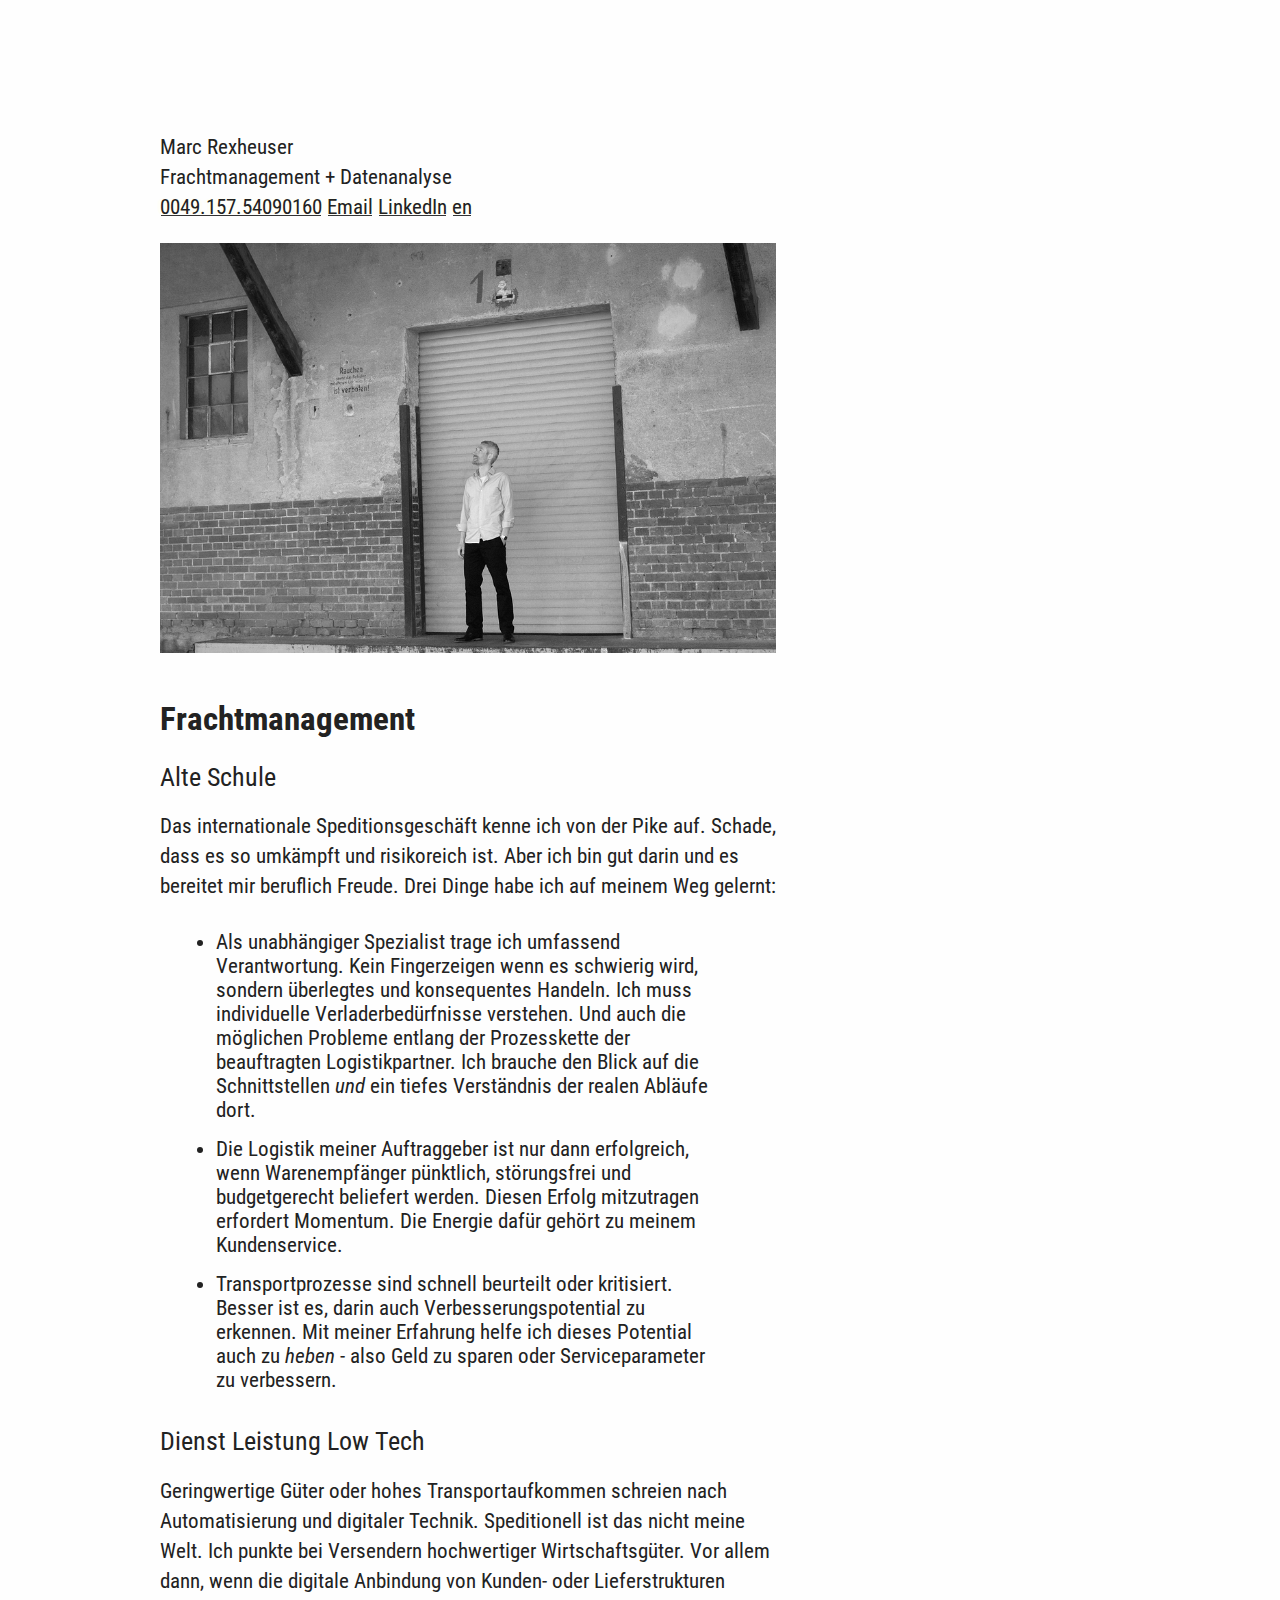
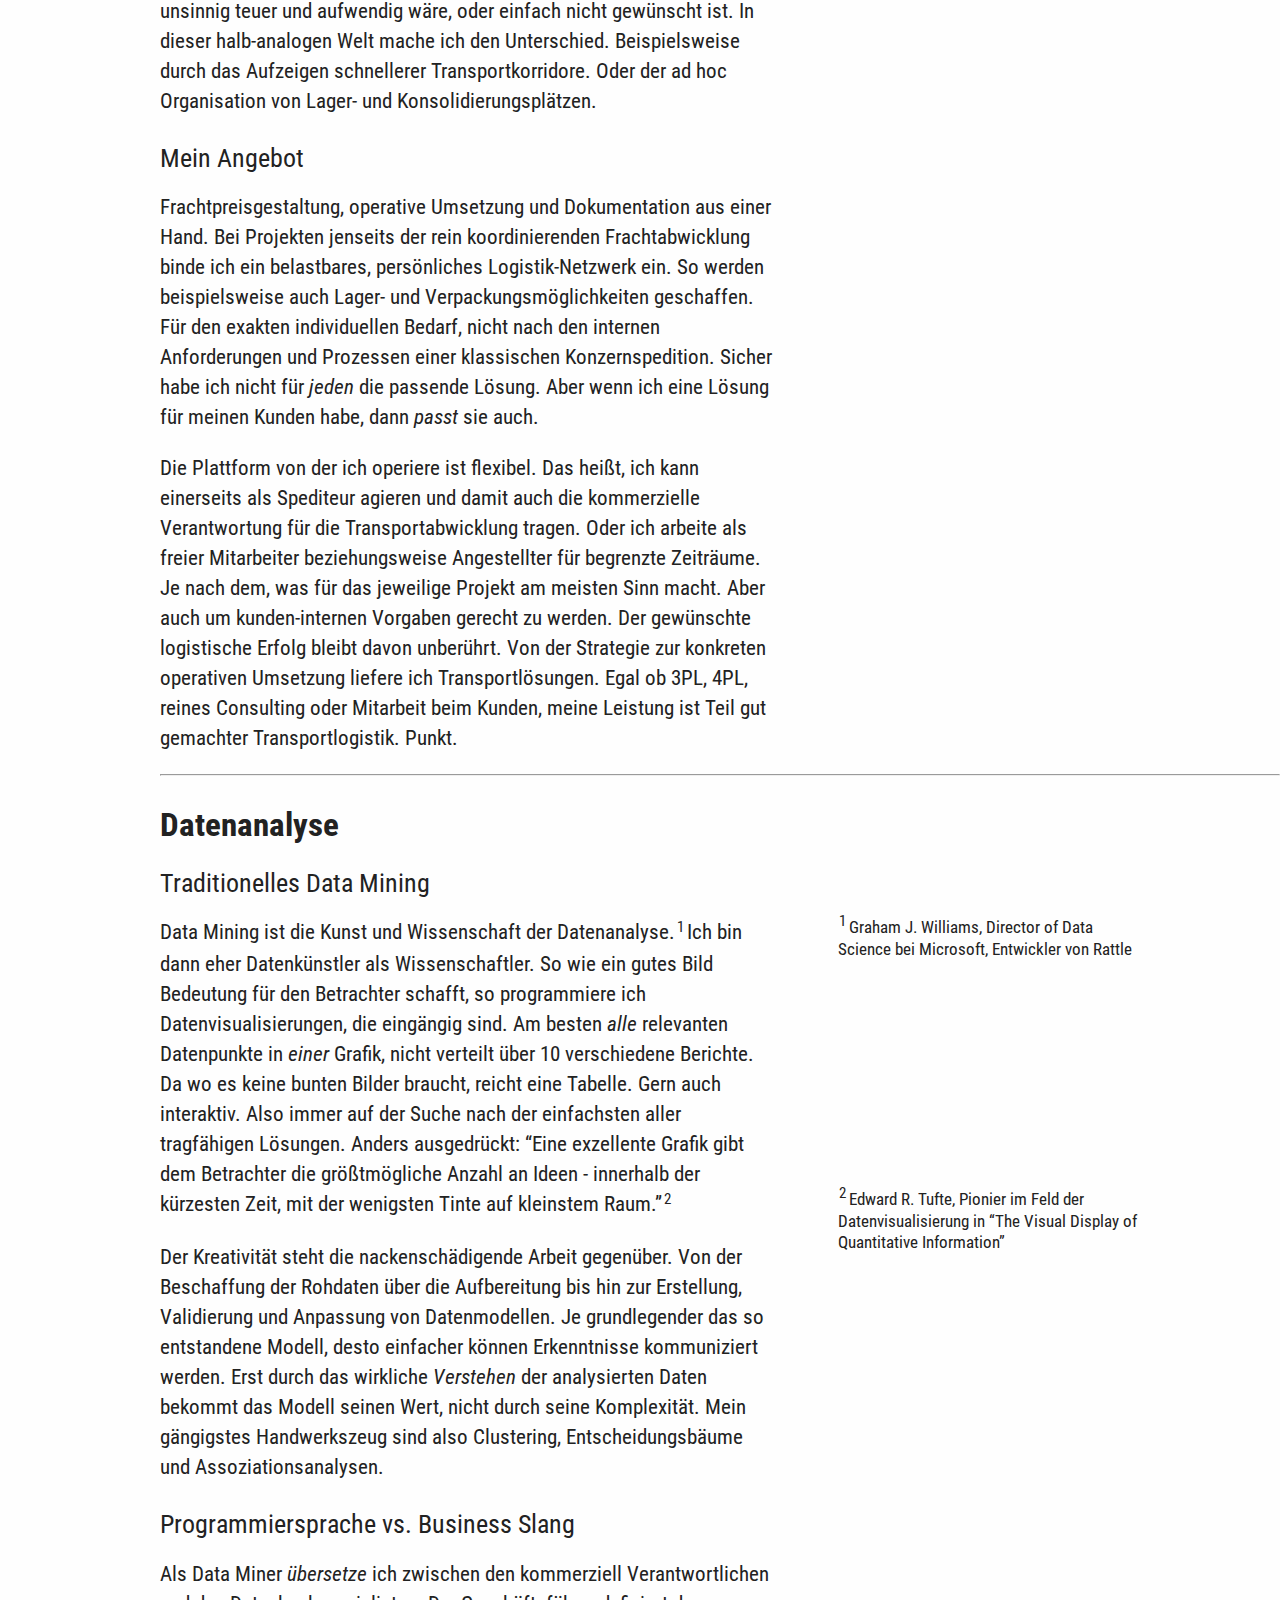
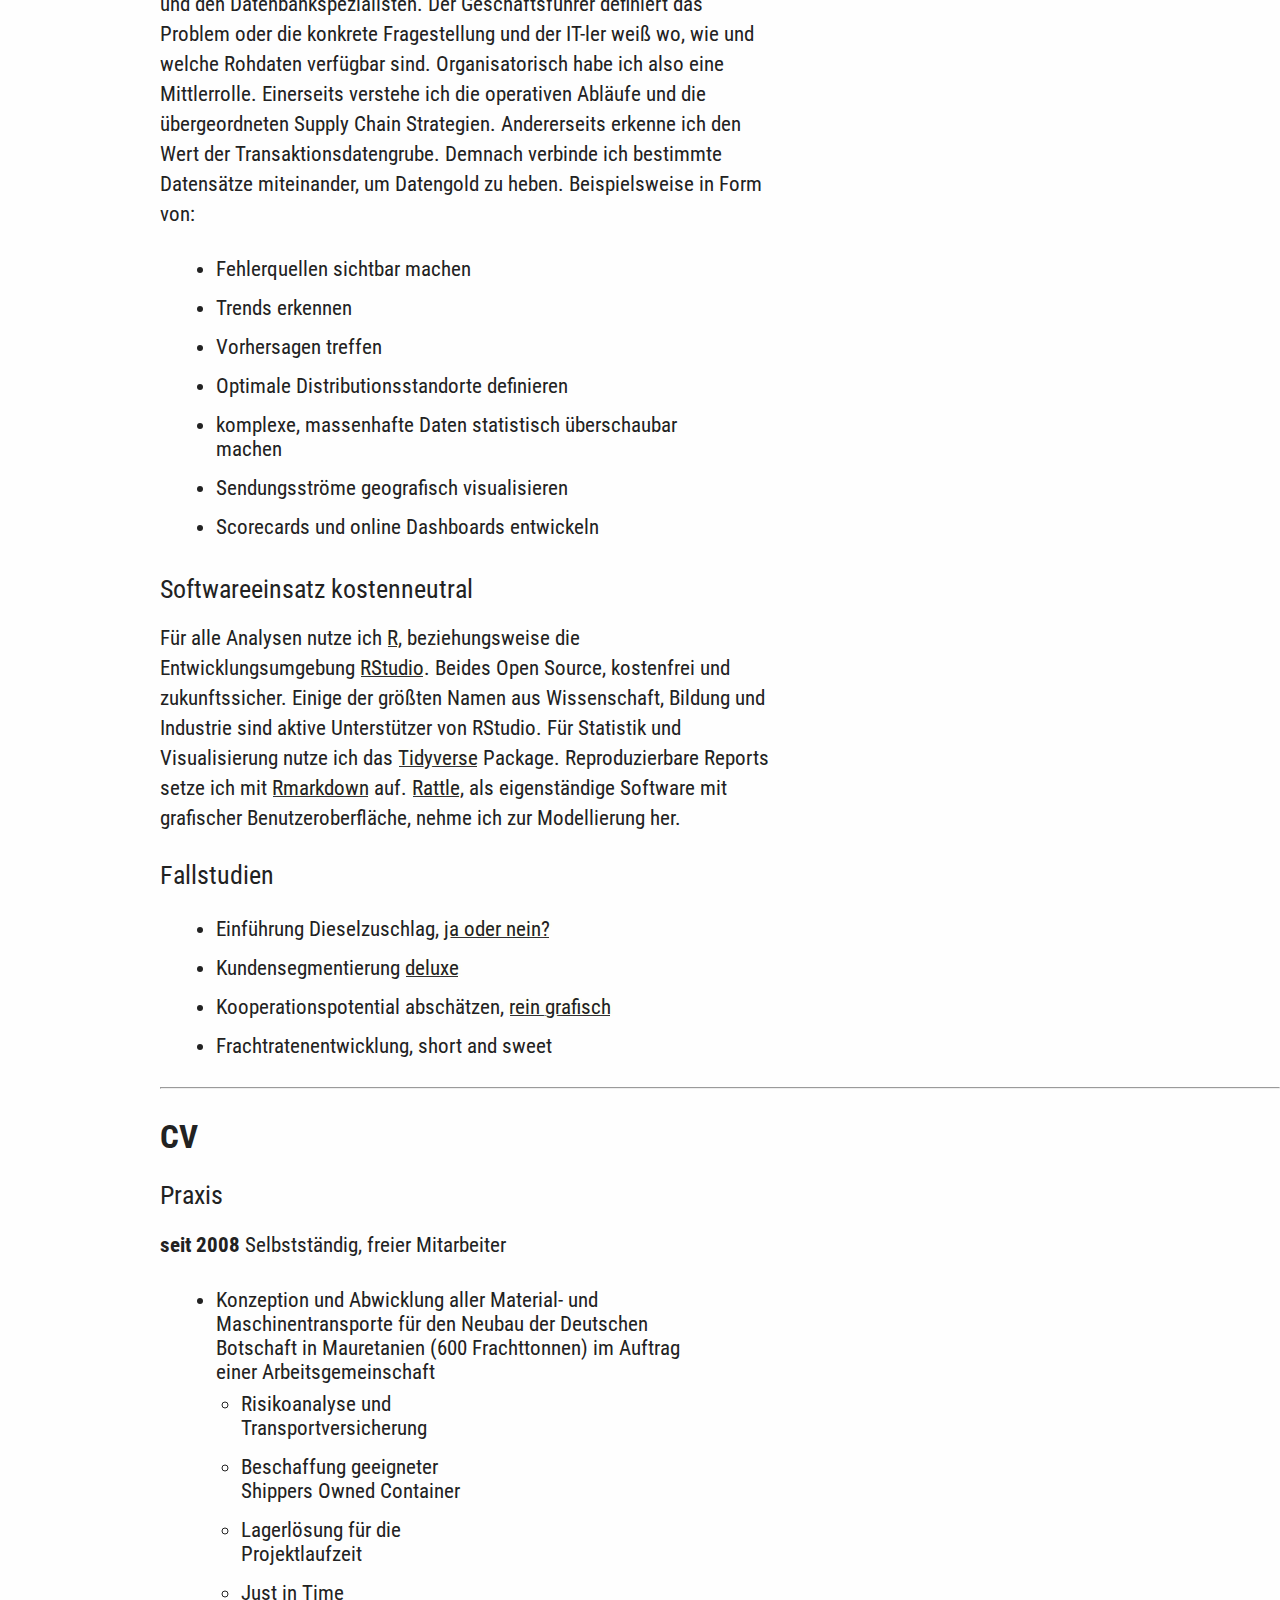
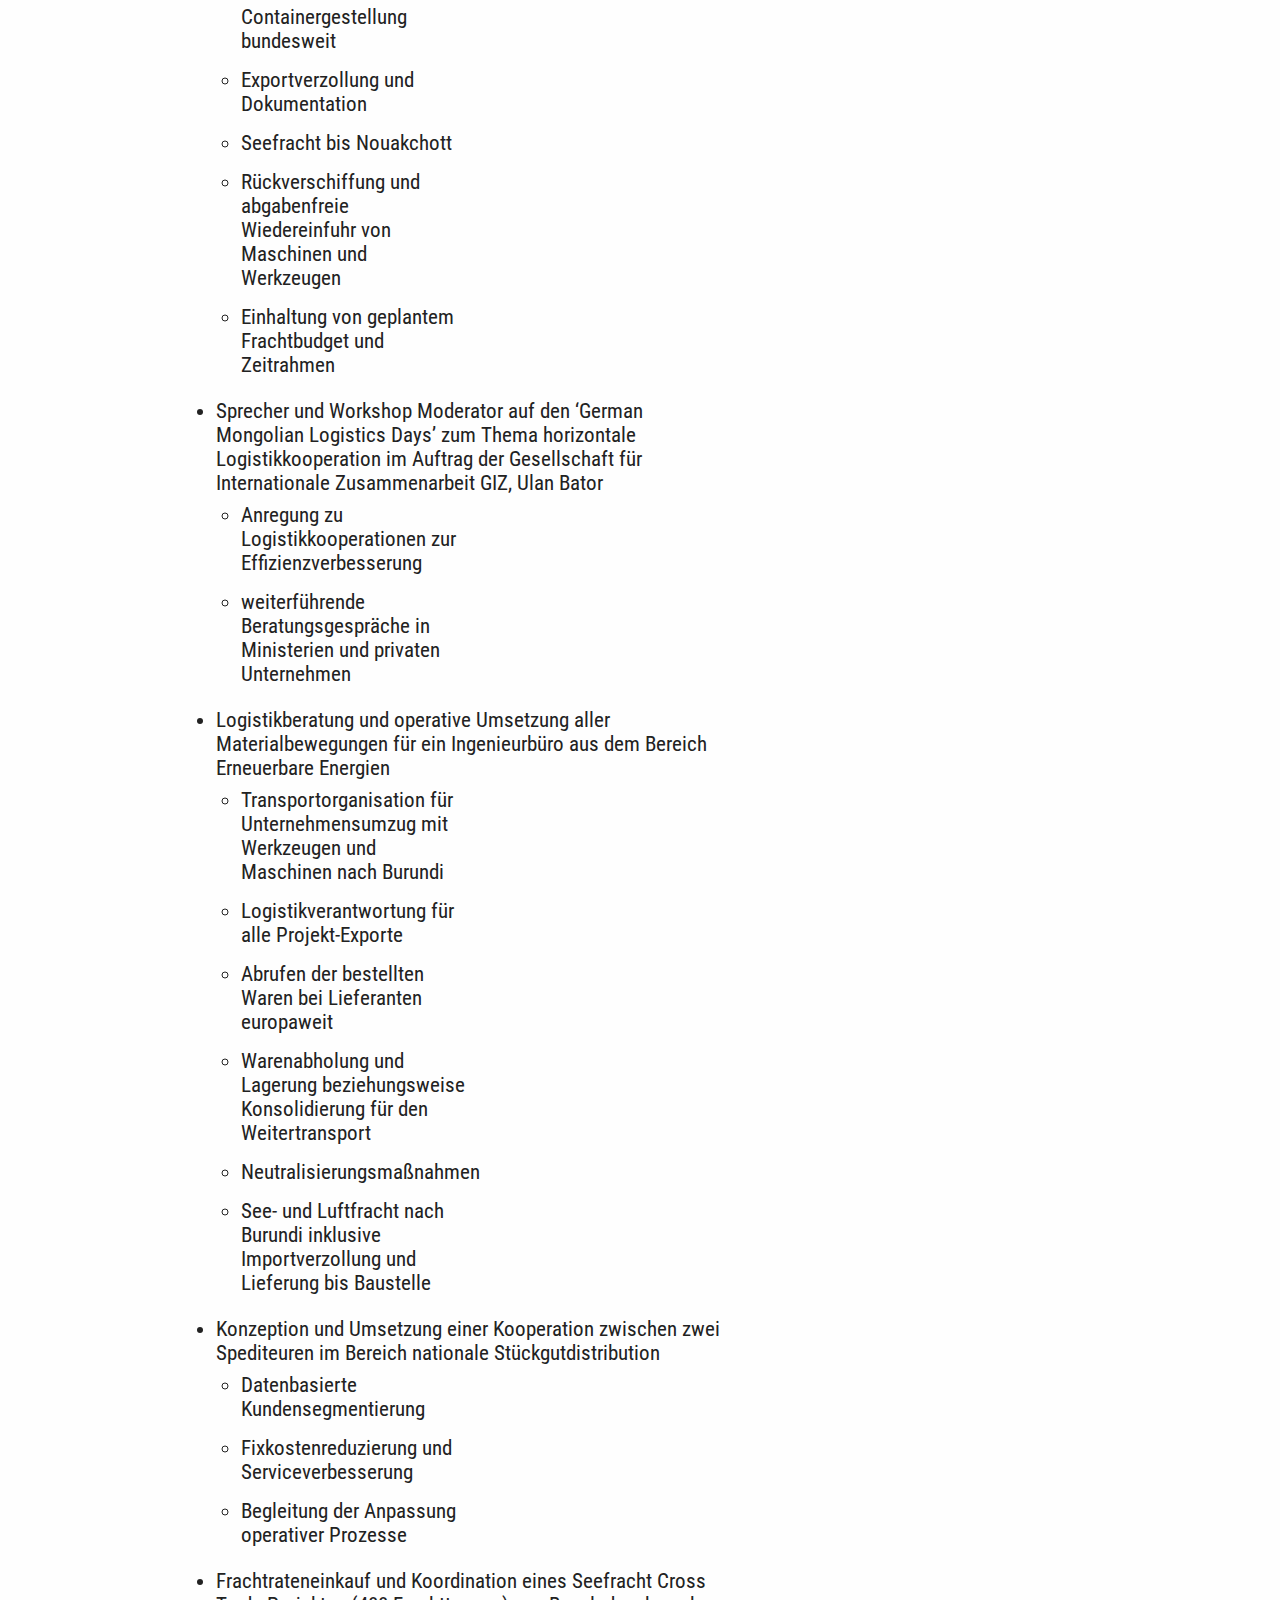
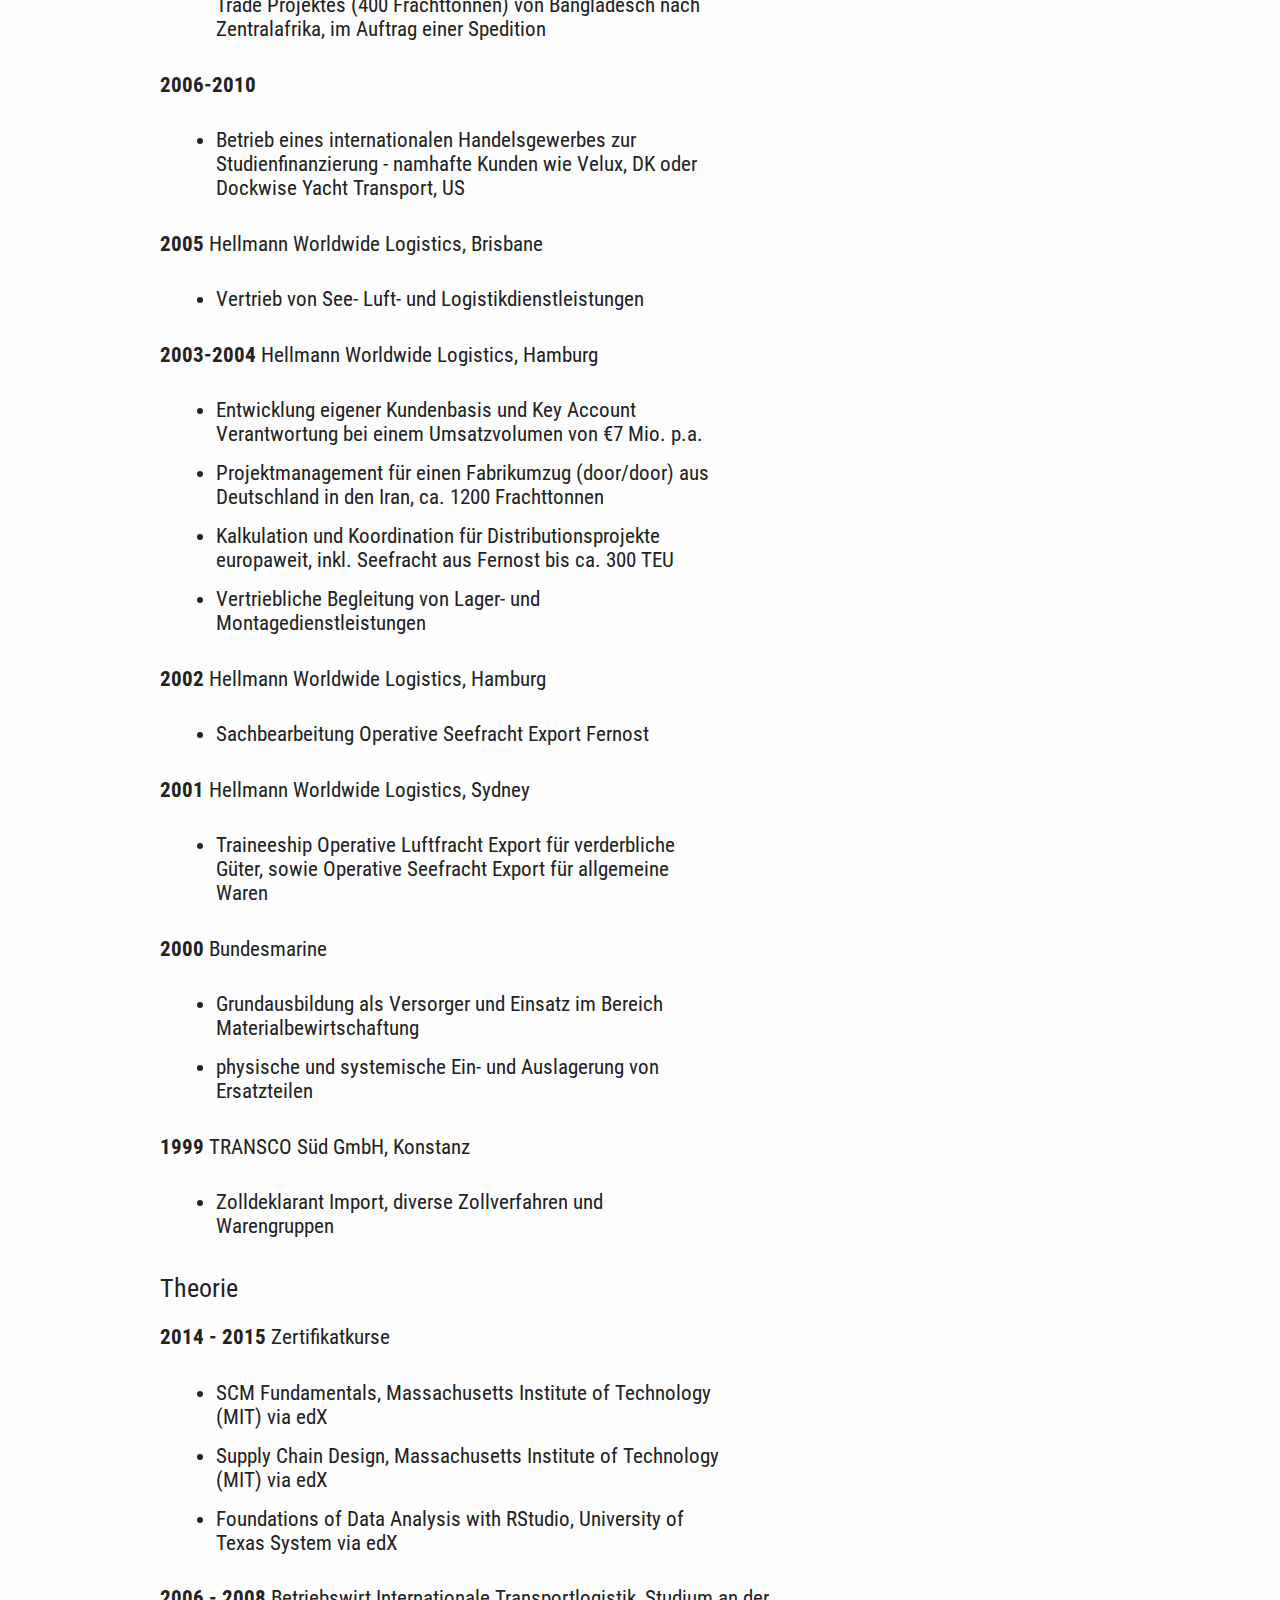
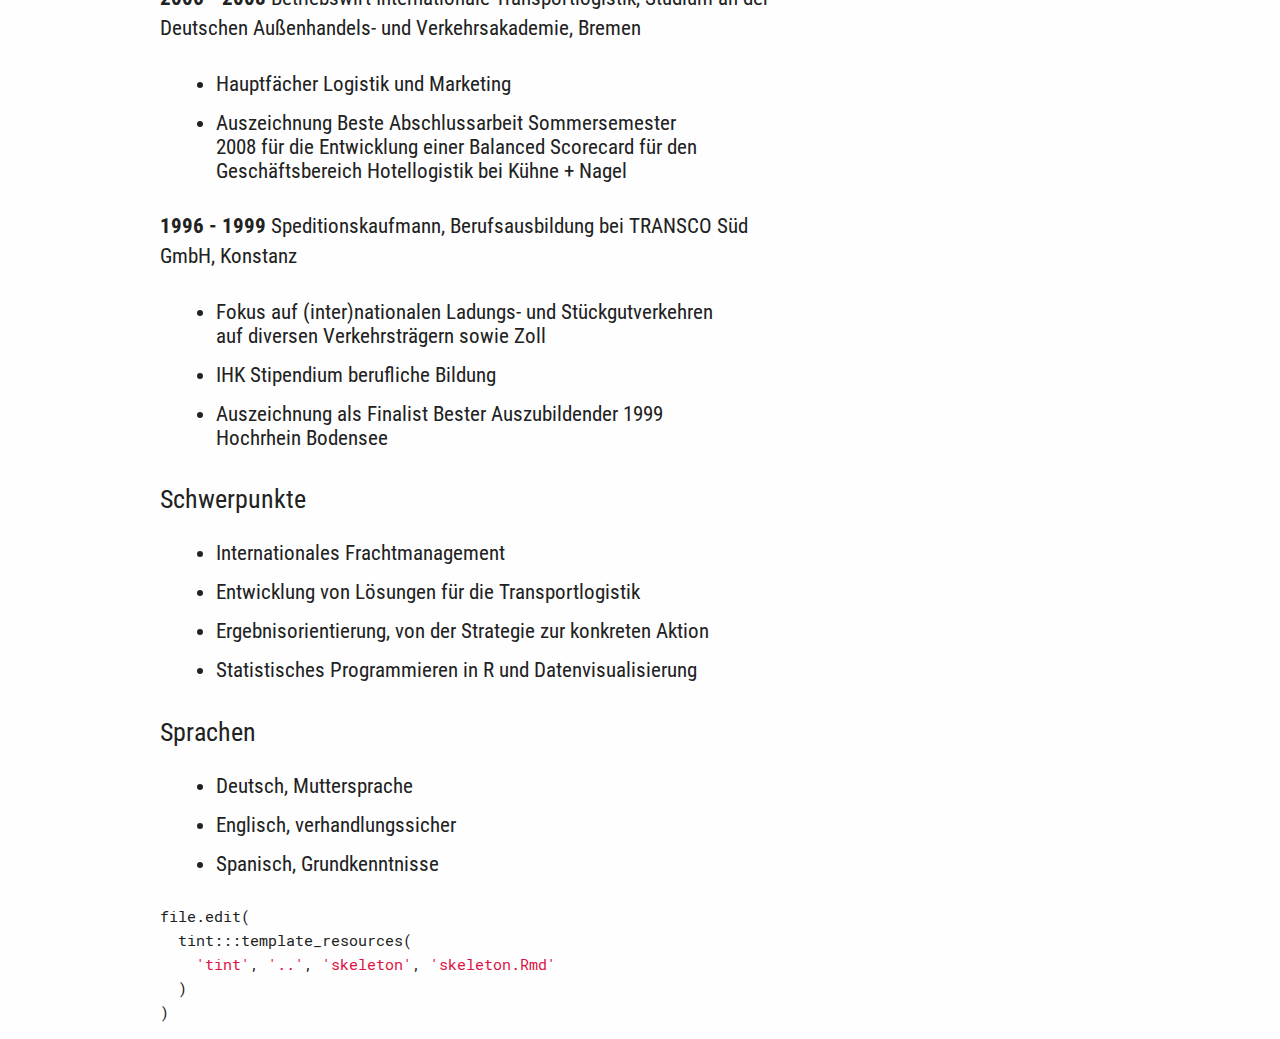
==== index.html @ 7b743d79 "." ====
<!DOCTYPE html>

<html>

<head>

<meta charset="utf-8" />
<meta name="generator" content="pandoc" />
<meta http-equiv="X-UA-Compatible" content="IE=EDGE" />

<meta name="viewport" content="width=device-width, initial-scale=1" />



<title></title>

<link href="data:text/css;charset=utf-8,%0A%40charset%20%22UTF%2D8%22%3B%0A%40font%2Dface%20%7B%0Afont%2Dfamily%3A%20%22Roboto%22%3B%0Asrc%3A%20url%28data%3Aapplication%2Fx%2Dfont%2Dtruetype%3Bbase64%2CAAEAAAAOAIAAAwBgR0RFRgslCyYAAVUwAAAASEdQT1ON2EyrAAFVeAAAksBHU1VCJCceuwAB6DgAAAQ%2BT1MvMrivKbYAAAFoAAAAYFZETVhu6nZPAAASiAAABeBjbWFwlNaWLgAAGGgAAA7iZ2x5Zqn0FAgAAC%2BwAAD8BGhlYWT3eUBlAAAA7AAAADZoaGVhCywJXgAAASQAAAAkaG10eMBzVnEAAAHIAAAQwGxvY2Hm%2BKbaAAAnTAAACGJtYXhwBE8BKgAAAUgAAAAgbmFtZcg85rwAASu0AAAEeXBvc3RDYN%2BZAAEwMAAAJP0AAQAAAAEAAL5RdFpfDzz1AAkIAAAAAADE8BEuAAAAAM%2Bu4%2FH6jf3VCTAIcwAAAAkAAgAAAAAAAAABAAAHbP4MAAAJSfqN%2FdgJMAABAAAAAAAAAAAAAAAAAAAEMAABAAAEMACwABYAeAAFAAEAAAAAAAAAAAAAAAAAAwABAAMEigGQAAUAAAWaBTMAAAEfBZoFMwAAA9EAZgIAAAAAAAAAAAAAAAAA4AAC%2F1AAIFsAAAAgAAAAAHB5cnMAQAAA%2F%2F0GAP4AAGYHmgIAIAABn08BAAAEOgWwAAAAIAACAfsAAAAAAAAB%2BwAAAfsAAAKPAIgE%2BwBGBH4AbgXcAGkE%2BQBlAWUAZwK8AIUCyAAmA3IAHASJAE4BkgAdAjUAJQIbAJADTAASBH4AcwR%2BAKoEfgBdBH4AXgR%2BADUEfgCaBH0AgwR%2BAE0EfgBwBH4AZAHwAIYBsQApBBEASARkAJgELgCGA8cASwcvAGoFOAAcBPsAqQU1AHcFPwCpBIwAqQRsAKkFcwB6BbQAqQItALcEagA1BQQAqQROAKkG%2FACpBbQAqQWAAHYFDACpBYAAbQTtAKgEvwBQBMYAMQUwAIwFFwAcBxkAPQUEADkEzgAPBMoAVgIfAJIDSAAoAh8ACQNYAEADnAAEAnkAOQRaAG0EfQCMBDAAXASDAF8EPQBdAscAPAR9AGAEaACMAfEAjQHp%2F78EDgCNAfEAnAcDAIsEagCMBJAAWwR9AIwEjABfArUAjAQgAF8CnQAJBGkAiAPgACEGAwArA%2FcAKQPJABYD9wBYArUAQAHzAK8CtQATBXEAgwHzAIsEYQBpBKYAWwW0AGkE2AAfAesAkwToAFoDWABmBkkAWwOTAJMDwQBmBG4AfwZKAFoDqgB4Av0AggRHAGEC7wBCAu8APgKCAHsEiACaA%2BkAQwIWAJMB%2BwB0ArkAegOjAHoDwABmBdwAVQY1AFAGOQBvA8kARAd6%2F%2FIERABZBYEAdgS6AKYEwgCLBsEATgSwAH4EkQBHBIkAWwScAJUFmwAeAfoAmwRzAJoETwAjAioAIwWLAKIEiACRB6EAaQdEAGEB%2FACgArn%2F5AV%2FAGUEkwBbBZAAjATzAIgCA%2F%2B0BDcAYgPEAKkDjQCMA2oAgQHxAI0CrQB5AioAMgPGAHsC%2FABeAloAfgAA%2FTYAAP2GAAD8iwAA%2FV4AAPwnAe%2F9OAINALcECwBxAhcAkwRzALEFpAAfBXIAZwU%2BADIEkQB4BbUAsgSRAEUFuwBNBYkAWgVSAHEEhQBkBL0AoAQCAC4EiABgBFAAYwQlAG0EiACRBI4AegKXAMMEbgAlA%2BwAZQTFACkEiACRBE0AZQSIAGAELABRBF0AjwWjAFcFmgBfBpcAegShAHkEQv%2FaBkgASgX%2FACoFZAB7CJkAMQikALEGggA%2BBbQAsAULAKIGBAAyB0MAGwS%[base64]%2F%2BcETgBnBskAJwbkAJwEif%2F9BJ4AnAcIAJwGKwCBBFb%2F3AcsALgF%2BQCZBNIAKARGAA8HDADKBgwAvAbRAJMF4QCWCQUAtwfRAJsEJABQA9sATAVyAGcEjABbBQoAFgQDAC4FcgBnBIkAWwcBAJwGJAB%2BBwkAnAYsAIEFMgB1BEcAZAT9AHQAAPxnAAD8cQAA%2FWYAAP2kAAD6jQAA%2BqQEVv%2FcBRsAqASKAIwEZACiA5AAkQTbALEEBgCRBQkAowR%2BAJoGjABFBYQAPgfPAKgFtACRCDEAsAb0AJEF7gBxBNMAbQctADQFXAAfBXAAlgRrAIMFcACKBi8APwS%2B%2F90FCQCjBFoAmgWyALEEiACRBYcAXQSoAGgEqABpBLcAOgNJADsE9gBXBpQAWQbkAGQGVgA2BSsAMQRKAFMECAB5B8EARAZ1AD8H%2BwCpBqEAkAT2AHYEHQBlBa0AIwUgAEYFZACWBBQAAAgpAAAEFAAACCkAAAK5AAACCgAAAVwAAAR%2FAAACMAAAAaIAAADRAAAAAAAABUAAogY%[base64]%2FsASCAGUEZACYBBEAPgQvAIUECAArAkwAtQKPAG4CAwBcBG4AHwAAAAAIMwBbCDUAXALvAFADC%2F%2BiA%2FP%[base64]%2F7YEDgBpBDoAHgN5AFcD9ABpBG8AWgTDAGQEiABgBUwAsQUkALIEEwCSBT0AsgQPAJIDnwCBA54AgQR%2BAE0FfgCDBYEAfgWuAH4FkwCyBeAAfgXjAH4D1QCgBIIAgwRYAA8EzwA%2BBGsAZQQuAEoEuQCCBQAAeAQgADsEfQCMBDIAXASTAFsEjABbBJ4AWgSNAIwEnABbBDAAXAQ9AF0EfQBgBH4AhQR%2BAFoFPwCpBYAAdwRaAG0DagCBAfsAAAI1ACUFXQAlBV0AJQSGAAAExgAxAp3%2F9AU4ABwFOAAcBTgAHAU4ABwFOAAcBTgAHAU4ABwFNQB3BIwAqQSMAKkEjACpBIwAqQIt%2F%2BACLQCwAi3%2F6QIt%2F9YFtACpBYAAdgWAAHYFgAB2BYAAdgWAAHYFMACMBTAAjAUwAIwFMACMBM4ADwRaAG0EWgBtBFoAbQRaAG0EWgBtBFoAbQRaAG0EMABcBD0AXQQ9AF0EPQBdBD0AXQH6%2F8YB%2BgCWAfr%2FzwH6%2F7wEagCMBJAAWwSQAFsEkABbBJAAWwSQAFsEaQCIBGkAiARpAIgEaQCIA8kAFgPJABYFOAAcBFoAbQU4ABwEWgBtBTgAHARaAG0FNQB3BDAAXAU1AHcEMABcBTUAdwQwAFwFNQB3BDAAXAU%2FAKkFGQBfBIwAqQQ9AF0EjACpBD0AXQSMAKkEPQBdBIwAqQQ9AF0EjACpBD0AXQVzAHoEfQBgBXMAegR9AGAFcwB6BH0AYAVzAHoEfQBgBbQAqQRoAIwCLf%2B3Afr%2FnQIt%2F7YB%2Bv%2BcAi3%2F7AH6%2F9ICLQAJAfH%2F%2BgItAKoGlwC3A9oAjQRqADUCA%2F%2B0BQQAqQQOAI0ETgChAfEAkwROAKkB8QBXBE4AqQKHAJwETgCpAs0AnAW0AKkEagCMBbQAqQRqAIwFtACpBGoAjARq%2F84FgAB2BJAAWwWAAHYEkABbBYAAdgSQAFsE7QCoArUAjATtAKgCtQBTBO0AqAK1AGMEvwBQBCAAXwS%2FAFAEIABfBL8AUAQgAF8EvwBQBCAAXwS%2FAFAEIABfBMYAMQKdAAkExgAxAp0ACQTGADECxQAJBTAAjARpAIgFMACMBGkAiAUwAIwEaQCIBTAAjARpAIgFMACMBGkAiAUwAIwEaQCIBxkAPQYDACsEzgAPA8kAFgTOAA8EygBWA%2FcAWATKAFYD9wBYBMoAVgP3AFgHev%2FyBsEATgWBAHYEiQBbBID%2FwQSA%2F8EEJgAoBIUAEwSFABMEhQATBIUAEwSFABMEhQATBIUAEwR8AGAD5gCKA%2BYAigPmAIoD5gCKAej%2FvgHoAI4B6P%2FHAej%2FtATjAIoEuwBgBLsAYAS7AGAEuwBgBLsAYAR8AHQEfAB0BHwAdAR8AHQEKwANBIUAEwSFABMEhQATBHwAYAR8AGAEfABgBHwAYASAAIoD5gCKA%2BYAigPmAIoD5gCKA%2BYAigSsAGMErABjBKwAYwSsAGME4wCKAej%2FlQHo%2F5QB6P%2FKAej%2F4wHoAIkDzwArBFQAigO0AIIDtACKA7QAigO0AIoE4wCKBOMAigTjAIoEuwBgBLsAYAS7AGAESgCKBEoAigRKAIoEIABDBCAAQwQgAEMEIABDBCYAKAQmACgEfAB0BHwAdAR8AHQEfAB0BHwAdAR8AHQGFQAxBCsADQQrAA0EIwBHBCMARwQjAEcIQABDBTgAHATw%2F%2FAGGP%2F%2BApEABAWUAD0FMv94BWYAMwKX%2F5sFOAAcBPsAqQSMAKkEygBWBbQAqQItALcFBACpBvwAqQW0AKkFgAB2BQwAqQTGADEEzgAPBQQAOQIt%2F9YEzgAPBIUAZARQAGMEiACRApcAwwRdAI8EcwCaBJAAWwSIAJoD4AAhA%2FcAKQKX%2F%2BYEXQCPBJAAWwRdAI8GlwB6BIwAqQRzALEEvwBQAi0AtwIt%2F9YEagA1BSQAsgUEAKkFBwBNBTgAHAT7AKkEcwCxBIwAqQW0ALEG%2FACpBbQAqQWAAHYFtQCyBQwAqQU1AHcExgAxBQQAOQRaAG0EPQBdBJ4AnASQAFsEfQCMBDAAXAPJABYD9wApBD0AXQNbAJoEIABfAfEAjQH6%2F7wB6f%2B%2FBFIAnAPJABYHGQA9BgMAKwcZAD0GAwArBxkAPQYDACsEzgAPA8kAFgFlAGcCjwCIBB4AoAS4ADwCA%2F%2B0AZkAMAb8AKkHAwCLBTgAHARaAG0FgP9HBzUAPAd%2FADwEjACpBbQAsQQ9AF0EngCcBYkAWgWaAF8FCgAWBAP%2F%2BwhZAFsJSQB2BL8AUAQQAFgFNQB3BDAAXATOAA8EAgAuAi0AtwdDABsGIAAVAi0AtwU4ABwEWgBtBTgAHARaAG0Hev%2FyBsEATgSMAKkEPQBdBYcAXQQ3AGIENwBiB0MAGwYgABUEvwBQBBAAWAW0ALEEngCcBbQAsQSeAJwFgAB2BJAAWwVyAGcEjABbBXIAZwSMAFsFZACTBE0AZAUHAE0DyQAWBQcATQPJABYFBwBNA8kAFgV6AJYEWQBnBusAsgY2AJ0FBAA5A%2FcAKQSDAF8FqQAvBKAAKAU4ABwEWgBtBTgAHARaAG0FOAAcBFoAbQU4ABwEWv%2FKBTgAHARaAG0FOAAcBFoAbQU4ABwEWgBtBTgAHARaAG0FOAAcBFoAbQU4ABwEWgBtBTgAHARaAG0FOAAcBFoAbQSMAKkEPQBdBIwAqQQ9AF0EjACpBD0AXQSMAKkEPQBdBIz%2F8AQ9%2F7oEjACpBD0AXQSMAKkEPQBdBIwAqQQ9AF0CLQC3AfoAmwItAKMB8QCFBYAAdgSQAFsFgAB2BJAAWwWAAHYEkABbBYAARwSQ%2F8UFgAB2BJAAWwWAAHYEkABbBYAAdgSQAFsFfwBlBJMAWwV%2FAGUEkwBbBX8AZQSTAFsFfwBlBJMAWwV%[base64]%2FBL7%2F3QRoAIwFBf%2FUBQX%2F1ARzAAMDW%2F%2F8BTgACwQi%2F9MFtACxBJ4AnAW0AKkEnQCcBvwAqQXvAJ0FqQAvBKAAKATOAA8EAgAuBQQAOQP3ACkEUABjBGwAEgY%2FAJAAAAAAAg8AoAAAAAEAAQEBAQEADAD4CP8ACAAI%2F%2F4ACQAJ%2F%2F0ACgAK%2F%2F0ACwAL%2F%2F0ADAAM%2F%2F0ADQAN%2F%2FwADgAO%2F%2FwADwAP%2F%2FwAEAAQ%2F%2FwAEQAR%2F%2FsAEgAS%2F%2FsAEwAT%2F%2FsAFAAU%2F%2FsAFQAU%2F%2FoAFgAV%2F%2FoAFwAW%2F%2FoAGAAX%2F%2FoAGQAY%2F%2FkAGgAZ%2F%2FkAGwAa%2F%2FkAHAAb%2F%2FkAHQAc%2F%2FgAHgAd%2F%2FgAHwAe%2F%2FgAIAAf%2F%2FgAIQAg%2F%2FcAIgAh%2F%2FcAIwAi%2F%2FcAJAAj%2F%2FcAJQAk%2F%2FYAJgAl%2F%2FYAJwAm%2F%2FYAKAAn%2F%2FYAKQAn%2F%2FUAKgAo%2F%2FUAKwAp%2F%2FUALAAq%2F%2FUALQAr%2F%2FQALgAs%2F%2FQALwAt%2F%2FQAMAAu%2F%2FQAMQAv%2F%2FMAMgAw%2F%2FMAMwAx%2F%2FMANAAy%2F%2FMANQAz%2F%2FIANgA0%2F%2FIANwA1%2F%2FIAOAA2%2F%2FIAOQA3%2F%2FEAOgA4%2F%2FEAOwA5%2F%2FEAPAA6%2F%2FEAPQA6%2F%2FAAPgA7%2F%2FAAPwA8%2F%2FAAQAA9%2F%2FAAQQA%2B%2F%2B8AQgA%2F%2F%2B8AQwBA%2F%2B8ARABB%2F%2B8ARQBC%2F%2B4ARgBD%2F%2B4ARwBE%2F%2B4ASABF%2F%2B4ASQBG%2F%2B0ASgBH%2F%2B0ASwBI%2F%2B0ATABJ%2F%2B0ATQBK%2F%2BwATgBL%2F%2BwATwBM%2F%2BwAUABN%2F%2BwAUQBN%2F%2BsAUgBO%2F%2BsAUwBP%2F%2BsAVABQ%2F%2BsAVQBR%2F%2BoAVgBS%2F%2BoAVwBT%2F%2BoAWABU%2F%2BoAWQBV%2F%2BkAWgBW%2F%2BkAWwBX%2F%2BkAXABY%2F%2BkAXQBZ%2F%2BgAXgBa%2F%2BgAXwBb%2F%2BgAYABc%2F%2BgAYQBd%2F%2BcAYgBe%2F%2BcAYwBf%2F%2BcAZABg%2F%2BcAZQBg%2F%2BYAZgBh%2F%2BYAZwBi%2F%2BYAaABj%2F%2BYAaQBk%2F%2BUAagBl%2F%2BUAawBm%2F%2BUAbABn%2F%2BUAbQBo%2F%2BQAbgBp%2F%2BQAbwBq%2F%2BQAcABr%2F%2BQAcQBs%2F%2BMAcgBt%2F%2BMAcwBu%2F%2BMAdABv%2F%2BMAdQBw%2F%2BIAdgBx%2F%2BIAdwBy%2F%2BIAeABz%2F%2BIAeQBz%2F%2BEAegB0%2F%2BEAewB1%2F%2BEAfAB2%2F%2BEAfQB3%2F%2BAAfgB4%2F%2BAAfwB5%2F%2BAAgAB6%2F%2BAAgQB7%2F98AggB8%2F98AgwB9%2F98AhAB%2B%2F98AhQB%2F%2F94AhgCA%2F94AhwCB%2F94AiACC%2F94AiQCD%2F90AigCE%2F90AiwCF%2F90AjACG%2F90AjQCG%2F9wAjgCH%2F9wAjwCI%2F9wAkACJ%2F9wAkQCK%2F9sAkgCL%2F9sAkwCM%2F9sAlACN%2F9sAlQCO%2F9oAlgCP%2F9oAlwCQ%2F9oAmACR%2F9oAmQCS%2F9kAmgCT%2F9kAmwCU%2F9kAnACV%2F9kAnQCW%2F9gAngCX%2F9gAnwCY%2F9gAoACZ%2F9gAoQCZ%2F9cAogCa%2F9cAowCb%2F9cApACc%2F9cApQCd%2F9YApgCe%2F9YApwCf%2F9YAqACg%2F9YAqQCh%2F9UAqgCi%2F9UAqwCj%2F9UArACk%2F9UArQCl%2F9QArgCm%2F9QArwCn%2F9QAsACo%2F9QAsQCp%2F9MAsgCq%2F9MAswCr%2F9MAtACs%2F9MAtQCs%2F9IAtgCt%2F9IAtwCu%2F9IAuACv%2F9IAuQCw%2F9EAugCx%2F9EAuwCy%2F9EAvACz%2F9EAvQC0%2F9AAvgC1%2F9AAvwC2%2F9AAwAC3%2F9AAwQC4%2F88AwgC5%2F88AwwC6%2F88AxAC7%2F88AxQC8%2F84AxgC9%2F84AxwC%2B%2F84AyAC%2F%2F84AyQC%2F%2F80AygDA%2F80AywDB%2F80AzADC%2F80AzQDD%2F8wAzgDE%2F8wAzwDF%2F8wA0ADG%2F8wA0QDH%2F8sA0gDI%2F8sA0wDJ%2F8sA1ADK%2F8sA1QDL%2F8oA1gDM%2F8oA1wDN%2F8oA2ADO%2F8oA2QDP%2F8kA2gDQ%2F8kA2wDR%2F8kA3ADS%2F8kA3QDS%2F8gA3gDT%2F8gA3wDU%2F8gA4ADV%2F8gA4QDW%2F8cA4gDX%2F8cA4wDY%2F8cA5ADZ%2F8cA5QDa%2F8YA5gDb%2F8YA5wDc%2F8YA6ADd%2F8YA6QDe%2F8UA6gDf%2F8UA6wDg%2F8UA7ADh%2F8UA7QDi%2F8QA7gDj%2F8QA7wDk%2F8QA8ADl%2F8QA8QDl%2F8MA8gDm%2F8MA8wDn%2F8MA9ADo%2F8MA9QDp%2F8IA9gDq%2F8IA9wDr%2F8IA%2BADs%2F8IA%2BQDt%2F8EA%2BgDu%2F8EA%2BwDv%2F8EA%2FADw%2F8EA%2FQDx%2F8AA%2FgDy%2F8AA%2FwDz%[base64]%[base64]%2FAIEBiABwAYwBjQBlAHQBgwGFAYQAwQGJAGoAeQC1AIQAhwB%[base64]%2BAKAArACtAL8AxgDPAOYA7wD%2BAQ8BEQElAScBMAE4AUABUwFfAWcBfgF%2FAZIBoQGwAfAB%2BwH%[base64]%2BwT%2B%2F%2F%2F9%2F%2F8AAAAAAAIADQAgACIAoAChAK0ArgDAAMcA0ADnAPAA%2FwEQARIBJgEoATEBOQFBAVQBYAFoAX8BkgGgAa8B8AH6AfwCGAIaAjcCWQK8AsYCyQLYAvMDAAMDAwkDDwMjA4QDjAOOA5MDowOxA7oDygPRA9YEAAQmBDAERgRQBGMEcAR6BIgEzwTYBOIE9gUCBREeAB4%2BHoAeoB7yHvQfTSAAIBMgFyAgICUgMCAyIDkgPCBEIHQgfyCjIKcgqyEFIRMhFiEiISYhLiFbIgIiBiIPIhEiGiIeIisiSCJgImQlyu4B9sP7Af7%2F%2F%2Fz%2F%2FwABBCz%2F9QAA%2F%2BIAAP%2FAAAD%2FvwAAAUUAAAFAAAABPAAAAToAAAE4AAABNgAAATAAAAEyAAD%2FAf70%2FucBdQAAALUAeAB6%2FmH%2BQACq%2FdT9pf3E%2Fa%2F9o%2F2i%2FZ39mP2FAAD%2FhP%2BDAAAAAP0FAAD%2FZPz5%2FPYAAPy1AAD8rQAA%2FKIAAPycAAD%2BsgAA%2Fq8AAPxFAADlaeUp5NnlDORt5QrkHuFWAADhTeFM4UrhQeMv4TnjJ%2BEw4QHg9wAA4NEAAOB14GjgZuBb34%[base64]%2FgH%2FAgUCBgIHAggCCQIKAH8CAQIVAhYCFwIYAhkCGgCAAIECGwIcAh0CHgIfAIIAgwIgAiECIgIjAiQCJQCEAIUCMAIxAjICMwI0AjUAhgCHAjYCNwI4AjkCOgCIAgAEBACJAgIAigJpAmoCawJsAm0CbgCLAIwAjQJ3AngCeQJ6AnsCfAJ9AI4AjwJ%[base64]%2BANQDPwDVANYA1wNAAzkA2ANBA0IDQwNEA0UDRgNHANkA2gNIA0kA5QDmAOcA6ANKAOkA6gDrA0sA7ADtAO4A7wNMAPADTQNOAPEDTwDyA1ADcANRAP0DUgD%2BA1MDVANVA1YA%[base64]%2BA38DgAE9AT4EJQQmAT8BQAQhBCIEEAQRBCMEJAFBA4sDigOMA40DjgOPA5ABQgFDBBIEEwOlA6YBRAFFA6cDqAQpBCoBRgOpBCsDqgOrAWIBYwQtBCwBdwQFAXkBkgNkA2wDbQAEBl4AAADqAIAABgBqAAAAAgANACEAfgCgAKwArQC%2FAMYAzwDmAO8A%2FgEPAREBJQEnATABOAFAAVMBXwFnAX4BfwGSAaEBsAHwAfsB%2FwIZAhsCNwJZArwCxwLJAt0C8wMBAwMDCQMPAyMDigOMA5IDoQOwA7kDyQPOA9ID1gQlBC8ERQRPBGIEbwR5BIYEzgTXBOEE9QUBBRAFEx4BHj8ehR7xHvMe%2BR9NIAsgFSAeICIgJiAwIDMgOiA8IEQgdCB%2FIKQgpyCsIQUhEyEWISIhJiEuIV4iAiIGIg8iEiIaIh4iKyJIImAiZSXK7gL2w%2FsE%2Fv%2F%2F%2Ff%2F%2FAAAAAAACAA0AIAAiAKAAoQCtAK4AwADHANAA5wDwAP8BEAESASYBKAExATkBQQFUAWABaAF%2FAZIBoAGvAfAB%[base64]%2BwH%2B%2F%2F%2F8%2F%2F8AAQQs%2F%2FUAAP%2FiAAD%2FwAAA%2F78AAAFFAAABQAAAATwAAAE6AAABOAAAATYAAAEwAAABMgAA%2FwH%2B9P7nAXUAAAC1AHgAev5h%2FkAAqv3U%2FaX9xP2v%2FaP9ov2d%2FZj9hQAA%2F4T%2FgwAAAAD9BQAA%2F2T8%2Bfz2AAD8tQAA%2FK0AAPyiAAD8nAAA%2FrIAAP6vAAD8RQAA5WnlKeTZ5QzkbeUK5B7hVgAA4U3hTOFK4UHjL%2BE54yfhMOEB4PcAAODRAADgdeBo4GbgW9%2BP4FDgJN%[base64]%2FwIFAgYCBwIIAgkCCgB%2FAgECFQIWAhcCGAIZAhoAgACBAhsCHAIdAh4CHwCCAIMCIAIhAiICIwIkAiUAhACFAjACMQIyAjMCNAI1AIYAhwI2AjcCOAI5AjoAiAIABAQAiQICAIoCaQJqAmsCbAJtAm4AiwCMAI0CdwJ4AnkCegJ7AnwCfQCOAI8CfgJ%[base64]%[base64]%2FA4ABPQE%2BBCUEJgE%[base64]%2BBRIFJgU6BYIGFAYwBnQGsgbeBvgHDgdUB2wHeAeeB7wHzAfuCAQIRgh0CLwI7AlACVQJfgmSCbwJ3An0CgoKHgosCj4KUgpgCm4KwAsACz4Lfgu%2BC%2BQMPAxkDIAMrgzMDNgNGA1ADX4Nvg38DhwOcA6cDsIO1g70DxIPQA9WD5IPoA%2FcEBQQMhB2ELYRChE0EUgRyhHwEmQSrBK4EsgTRBNSE4wTrBPcFCIUMBRYFHIUiBSuFMAU%2FhUKFRwVLhVAFYgVsBXSFiYWVhayFy4Xihe4GAoYShh0GIAYnBi4GNAY%2Fhk6GYAZ7BoKGkYalBriGxobUBtwG7QbyBvcHAAcFhxQHHgcqBy%2BHPIdAB0OHRgdOh1QHWYddB2iHaodvB3SHhweMB5MHl4efB7KHvwfQh%2BWH%2BwgBCBmILYg%2BiEkIWYhiCHIIioiViKWItojHCNEI3YjwiP8JE4kpCTgJTIlaCWqJfAmKiZYJnAmoibQJvwnTCdiJ4YntigEKBwoRihgKIAosijmKRQpVimeKdAqKipkKnYqpCrQKyArNitSK3YrkiuqK7wr0Cw4LFAsdCyOLK4s4C0WLUQthC3MLf4uRC6GLsovBC80L04vkC%2FSMAowVDCeMMAw5DESMUIxiDHGMhIyWDK8Mx4zZDOoM9Az%2BjRKNJY1HDWgNew2OjZwNqQ20DbkNwY3FjcmOBA4ZjieONQ5HDkyOUY5cjmiOcg57joOOi46SjpmOpQ6yDsqO4o7qDvGO%2FY8IjxKPJw85j0UPUY9dD2ePeQ%2BGj5UPmQ%2BdD6iPuY%2FSj%2BiP%2FJAQECOQNRBHEFYQZZB2EIaQlBChkLWQtZC1kLWQtZC1kLWQtZC1kLWQtZC1kLWQuBC6kL2Qw5DJkM%2BQ0pDVkNiQ4pDpEPIQ%2BpD9kQGRLREyETeROxE9kUeRWhFuEX%2BRnxGwkcYR0BHfkeQR6JHtEfGSBxIMEhOSFxIckjuSSJJhEmoSbZJxEniSfBKBEocSkhKSEssS35LskvWS%2FBMCkw0TExMaEymTORNDE0mTTxNfk2WTaJNyE3mTfZOGE4uTmhOlk7WTwhPWk9uT5hPsE%2FYT%2FhQEFAmUFpQbFCkUPZRFlFWUaZRulIcUmZSsFLCUvJTOFNWU5BT0lPmVDhUelSIVMRU5FTyVRpVOFVmVfhWAFY6VoZWylciV2ZXgleeV7pX1lgAWD5YYliiWOJZKFlWWZhZ4ln0WipaXFp6WrhazFscW1pbbluuW%2BxcLFyAXL5c%2Fl08XXpduF4MXlxerF7SXxZfbF90X3xfhF%2B6X%2FBgIGA8YHBgfGCIYJRgoGCsYLhgxGDQYNxg6GD0YQBhDGEYYSRhMGE8YUhhVGFgYWxheGGEYZBhnGGoYbRhwGHMYdhh5GHwYfxiCGIUYiBiLGI4YkRiUGJcYmhidGKAYoximGKkYrBivGLIYtRi4GLsYvhjBGMQYxxjKGM0Y25j3mPqY%2FZkAmQOZBpkJmQyZD5kSmRWZGJkbmR6ZIZkkmSeZNZlNGVAZUxlWGVkZXBlfGWIZZRloGWsZbhlxGXQZdxl6GX0ZgBmDGY2ZnBmfGaIZpRmoGasZrhmxGbQZtxm6Gb0ZwBnDGcYZyRnMGc8Z0hnVGdgZ2xneGeEZ5BnnGeoZ7RnwGfMZ9hn5GfwZ%2FxoCGgUaCBoLGg4aERoUGhcaGhodGiAaIxomGikaLBovGjIaNRo4GjsaPhpBGkQaRxpKGk0aUBpimnOadpp5mnyaf5qCmoWaiJqLmo6akZqUmpeampqdmqCao5qmmqmarJqvmrKatZq4mruavprBmsSax5rKms2a0JrTmtaa2Zrcmt%2Ba4prlmuia65rumvGa9Jr3mvqa%2FZsAmw8bEhsVGxgbGxseGyEbJBsnGzUbOBs7Gz4bQRtEG0cbShtNG1AbWptdm2CbY5tmm2mbbJtvm3KbdZt4m3ubfpuBm4Sbh5uKm42bkJuTm5abmZucm5%2Bbopulm6ibq5u9G8AbwxvGG8kbzBvPG9Ib1RvYG9sb3hvhG%2BQb5xvqG%2Bwb7hvwG%2FIb9Bv2G%2Fgb%2Bhv8G%2F4cABwCHAQcBhwJHAwcDxwSHBUcGBwbHB0cHxwhHCMcJRwoHCscLhwxHDQcNxw6HE8cURxUHFYcWBxbHF4cYBxiHGQcZhxpHGscbRxvHHEccxx1HHcceRx7HH0cgByCHIQck5yVnJecmpydnJ%2BcoZyknKacqZysnK%2Bcspy1nLicu5y%2BnMGcxJzGnMicy5zOnNGc05zWnNmc3JzfnOKc5ZzpnOyc75zynPWc95z5nPyc%2F50CnQWdCJ0LnQ6dEZ0TnRWdF50anR2dH50inSWdKJ0rnS2dL50ynTWdOJ06nT2dQJ1DnUadSZ1MnU%2BdUp1VnVidW51dnV%2BdYp1lnWida51unXGddJ13nXqdfZ2AnYOdh52LnY6dkZ2TnZadmZ2cnZ%2Bdop2lnaidq52unbGdtJ23nbqdvZ3BncWdyJ3Lnc6d0Z3Unded2p3dneGd5Z3oneud7p3xnfSd9536nf2eAJ4DngaeCZ4Mng%2BeE54XnhqeHZ4gniOeJp4pniyeL54ynjWeOJ47nj6eQZ5EnkeeS55PnlKeVZ5YnlueXp5hnmSeZ55qnm2ecJ5znnaeeZ58nn%2Begp6Fnoiei56OnpGelJ6XnpqenZ6gnqOepp6pnryewJ7DnsaeyZ7Mns%2Be0p7Vntie257enuGe5J7nnuqe7Z7wnvOe9p74nwYfE58anyGfKx80nzifPJ8%2Fn0KfRZ9In0ufTp9Wn14faB9xn3Ofdp95H3kfgIAAAACAIgEEgIjBgAABQALAAABAyMTNTMFAyMTNTMBFR5vAYwBDh5vAYwFeP6aAVySiP6aAWSKAAAAAAIARgAABKIFsAAbAB8AAAEhAyMTIzUhEyE1IRMzAyETMwMzFSMDMxUjAyMDIRMhAsz%2B%2BFCPUO8BCUX%2B%2FgEdUo9SAQhSkFLM50Xh%2B1CQngEIRf74AZr%2BZgGaiQFiiwGg%2FmABoP5gi%2F6eif5mAiMBYgABAG7%2FMAQRBpwAQQAAATQuAicuAzU0PgI3NTMVHgEVIzQuAiMiDgIVFB4CFx4DFRQOAgcVIzUuAzUzFB4CMzI%2BAgNYHkNrTl%2BXajgyXYRTlai7uCA%2FXTw%2FXDweHEJuU2CWZzY2ZY9YlE2Pb0K5MlFjMkNoSCYBdy1MQjgaHU1oiFlTiWU%2FCtvcF%2BzNQ3BSLiI9VjQwTUA5Gx9NZoZYV4pkPAm%2Fvwc4aqNyVXBCGiE9VwAAAAAFAGn%2F6wWDBcUAFQArAEEAVwBbAAATND4CMzIeAh0BFA4CIyIuAjUzFB4CMzI%2BAj0BNC4CIyIOAhUBND4CMzIeAh0BFA4CIyIuAjUzFB4CMzI%2BAj0BNC4CIyIOAhUFJwEXaSlNb0VGb0wpKE1uRUZvTimKFCg9KSg8JxMUJz0oKTwnFAI7KU1vRUZvTSkpTW5FRm9OKYoUKD0pKDwnExQnPSgoPCgU%2FgdpAsdpBJg%2BbVIwMFJtPk09bVEwMFFtPSNAMh4eMUEjTSNBMh4eMkEj%2FM09blEwMFFuPU4%2BbVEwMFFtPiNBMh4eMkEjTiNBMR4eMUEj90IEckIAAAADAGX%2F7ATzBcQALgA9AFAAABM0PgI3LgM1ND4CMzIeAhUUDgIPAQE%2BATUzFAYHFyMnDgMjIi4CBTI2NwEHDgMVFB4CAxQWFzc%2BAzU0LgIjIg4CZSlLaD4lPCsXNGCGUlCAWjAdNEkrbgFEICSnPD%2FQ3mEmWmFmMW2vekEB10iKO%2F6dKjY%2FIAkjR2xfQDZpHzEiERctQiosQi0XAYdCa19WLC1SUVIrVYRaLzJUcD41V01DIVH%2BfT2RU33UVvlzIjMhET1tl6o6NgGpHyhLQDMQNV9HKQPlN3dCShUqMDkmHjgrGx82RwAAAQBnBCEA%2FQYAAAUAABMDIxM1M%2F0VgQGVBZH%2BkAFgfwABAIX%2BKgKVBmsAGwAAEzQ%2BBDcXDgICHQEUEh4BFwcuBTWFLk1lbW0wJjt5ZD8%2FZHk7Ji9ubWVNLgJPkf%2FYsohgGnotnuf%2B0L4Ovv7Q6KIwcRpgibDY%2FpIAAQAm%2FioCNwZrABsAAAEUDgQHJz4CEj0BNAIuASc3HgUVAjcuTWVtbi8nO3pjP0NmeDYnL25tZU0uAkWS%2FtiwiWAacS2h6gEyvg6%2BATTqoSxxGmCIstj%2FkQAAAAABABwCYQNVBbAADgAAASU3BQMzAyUXBRMHCwEnAUr%2B0i4BLgmZCgEpLv7Nxny6tH0D11qXcAFY%2FqNumFv%2B8V4BIP7nWwAAAAABAE4AkgQ0BLYACwAAASEVIREjESE1IREzAp4Blv5quv5qAZa6Aw2v%2FjQBzK8BqQABAB3%2B3gE0ANsACwAAJRQOAgcnPgE9ATMBNBctQCppLzO1Ry1iYFgiSEKLUZcAAAABACUCHwINArYAAwAAASE1IQIN%2FhgB6AIflwAAAQCQ%2F%2FUBdgDRAAsAADc0NjMyFhUUBiMiJpA5OTk7Ozk5OWEwQEAwLj4%2BAAABABL%2FgwMQBbAAAwAAFyMBM7GfAmCefQYtAAAAAgBz%2F%2BwECgXEABUAKwAAARQOAiMiLgI9ATQ%2BAjMyHgIVJzQuAiMiDgIVERQeAjMyPgI1BApAd6lqaap4QkF4qWlqqnhAuSNGZ0NCZ0UkJEdnQkRmRSICbbP1l0JCl%2FWz3rPylEBAlPKzH3usazAwa6x7%2FuZ6r3A0NHCvegAAAAABAKoAAALZBbcABgAAISMRBTUlMwLZuv6LAhIdBNGJqMcAAAABAF0AAAQzBcQAJAAAKQE1AT4DNTQuAiMiDgIVIzQ%2BAjMyHgIVFA4CBwEhBDP8RgHdQlczFCJAXj1KbUgkuT14snVno3E8LEpkN%2F55AtuFAhJJcF1RKjZfRiksTm1CXKR6RzhnkFdAgoF%2FPf5YAAAAAQBe%2F%2BwD%2BQXEAD4AAAEzMj4CNTQmIyIOAhUjND4CMzIeAhUUDgIHHgMVFA4CIyIuAjUzFB4CMzI%2BAjU0LgIrAQGGhEhsSCR%2BgTthRSa5QHalZWOic0AbN1c8SGE6GEZ8qGNfqH5JuiZIZkBAZkgmLFFyR4QDMiZDWzZ9gyNBXTlUkm0%2FNWeaZilaVksZF0tcZjFmn2w5NWeXYTldQyQhRGZERGRBIAAAAgA1AAAEUAWwAAoADgAAATMVIxEjESE1ATMBIREHA4bKyrr9aQKMxf2BAcUWAemX%2Fq4BUm0D8fw5AsooAAAAAAEAmv%2FsBC0FsAAqAAAbASEVIQM%2BATMyHgIVFA4CIyIuAiczHgEzMj4CNTQuAiMiDgIHzkoC6v2zLCd7UWShcDw5cq11WJ16TgmvEZB2QmZHJSZKbUYvRDYtGQLaAtar%2FnMXKEV%2FtG9psYFJMWSYZn1%2FLlZ7TER2VzINGCMVAAAAAgCD%2F%2BwEGwWxACEANgAAARUjIg4CBz4BMzIeAhUUDgIjIi4CPQE0PgQzAyIOAgcVFB4CMzI%2BAjU0LgIDThGFung%2BCDyhXW2dZjE6cqhvdrB1Ohk%2BZ5vVjOIxWks5Dy9PZjdAZEUkIUJkBbGdUIWsXEU%2FU4esWmi1hU1in8hlV2bLuZ91Qv1wHzZJKkRilWU0MVl6SUF5XTgAAAAAAQBNAAAEJQWwAAYAAAkBIwEhNSEEJf2lwgJZ%2FOwD2AVI%2BrgFGJgAAAMAcP%2FsBA4FxAAjADcASwAAARQGBx4DFRQOAiMiLgI1ND4CNy4BNTQ%2BAjMyHgIDNC4CIyIOAhUUHgIzMj4CAzQuAiMiDgIVFB4CMzI%2BAgPsc2I4W0EjR32pYmKqfEciP1o4YXBAcp5dXZ1zQJcpSmc%2BP2ZIJyZIZ0FAZ0gnIiNBWjY2WkEjI0BaNzdaQCMENG2qMBhIW2w9ZJppNjZpmmQ9bFxIGDCqbF%2BVZjY2ZpX8%2Bj1mSSgoSWY9P2JFJCRFYgLjNlxDJiNBXTo4XEEjI0FcAAAAAgBk%2F%2F8D%2BAXEACEANgAAJTI%2BAjcOASMiLgI1ND4CMzIeAh0BFA4EKwE1EzI%2BAjc1NC4CIyIOAhUUHgIBQ5bCcS4EOqFgbJ1lMTpxqW99sHA0EzVfmt2XEvAvWEo7Ei5NZTdBZEUkIEFjm1GHr15FVFWJrllouIlPZabTb0Nfw7egd0WcAeUeNkgqSmOZaDY0W3xJQXtgOv%2F%2FAIb%2F9QFtBEQAJgAQ9gAABwAQ%2F%2FcDc%2F%2F%2FACn%2B3gFVBEQAJwAQ%2F98DcwAGAA4MAAABAEgAwwN6BEoABgAAAQUVATUBFQEIAnL8zgMyAoT9xAF7kgF6xAAAAgCYAY8D2gPPAAMABwAAASE1IREhNSED2vy%2BA0L8vgNCAy6h%2FcCgAAEAhgDEA9wESwAGAAAJATUBFQE1Axv9awNW%2FKoCigEDvv6Gkv6FwAACAEv%2F9QN2BcQAJQAxAAABPgM3PgM1NCYjIg4CFSM%2BAzMyHgIVFA4CBw4BFQM0NjMyFhUUBiMiJgFlARIoQTAiPy8cbmksUT8muQFAbpVXYJVmNSpHWjA3JsE3NjY4ODY2NwGaSGZUTzEjP0NOM2l3FzFLNFWGXTE1Y41XRHZrXy0zgEr%2Bwy09PS0tOzsAAAACAGr%2BOwbQBZcATwBiAAABDgUjIiYnDgEjIi4CNz4DMzIeAhcDBh4CMzI%2BAjc2Ai4BIyIOAQIHBhIeATMyPgI3Fw4DIyIkJgI3NhI2JDMyBBYSAQYWMzI%2BAjc0NxMuASMiDgIGxwMWKkFZdEheeRk2i0pKbUUaCQxQdpFNNlNDORw0BhQnMxg8XkElAwlEnvuunf61aAgJTaP1oCxbV04fJSNaY2Yuvv7XyWIJCYDdATO8wAEnw1779Q5RWBo4NzIUAS4ZPCM2YUw0AfY9fnRlSytYUFVTP3KhY4TUlFARHSYW%2FdZJWzIRP22UVLsBJ85td9n%2B0re7%2FtbRcAsVHRJzFiEXC4HyAVnXzQFd%2F5CD8f6o%2FtaOmBYvSzUGAwH3DRA4cKYAAgAcAAAFHQWwAAcACgAAASEDIwEzASMBIQMDzf2eicYCLKgCLcX9TQHv%2BAF8%2FoQFsPpQAhoCqQADAKkAAASIBbAAFAAhACwAADMRITIeAhUUBgceAxUUDgIjAREhMj4CNTQuAiMlITI%2BAjU0JiMhqQHccLB7QXRkPV9BIkV%2Bsm3%2BwwE9RWtKJyBFakn%2BugEiPmZJKIyP%2FuQFsC1fkmZmnSsRQlpwPWadazYCqf30JUNhPDxiRCWaIDxXN3htAAAAAQB3%2F%2BwE2AXEACsAAAEOAyMiLgI9ATQ%2BAjMyHgIXIy4DIyIOAh0BFB4CMzI%2BAjcE2AxNiMSDgdKVUVKY2Yd7voVOC8ELLlF4VGGTYzItXI5hXH5TLgwBzmexgUlgsfiZkpn5sWFIgbNsTHpWLkuHv3OUa7yNUSxTeU0AAAIAqQAABMYFsAANABsAADMRITIeAh0BFA4CIwMRMzI%2BAj0BNC4CI6kBm5DsqV1dq%2FSXysp0sHY7PHSobAWwYLL%2Bnlae%2FrFfBRL7i0uKwnhZfcOHRgAAAAABAKkAAARGBbAACwAAASERIRUhESEVIREhA%2BD9iQLd%2FGMDk%2F0tAncCof38nQWwnv4sAAAAAQCpAAAELwWwAAkAAAEhESMRIRUhESEDzP2dwAOG%2FToCYwKD%2FX0FsJ7%2BDgABAHr%2F7ATcBcQALwAAJQ4DIyIuAQI9ATQSPgEzMh4CFyMuAyMiDgIdARQeAjMyPgI3ESE1IQTcFUp5sHuF36FaTZXajX28hE4OwAsvUnhUZpRgLzxtmV1ObUsuD%2F6vAhC%2FHklALF6xAQGjcqMBALJeQ3ekYTtpTy5KisR7dH7GikgVHyUQAUecAAAAAAEAqQAABQgFsAALAAAhIxEhESMRMxEhETMFCMH9IsDAAt7BAqH9XwWw%2FY4CcgAAAAEAtwAAAXcFsAADAAAhIxEzAXfAwAWwAAEANf%2FsA8wFsAAXAAABMxEUDgIjIi4CNTMUHgIzMj4CNQMLwUR7qWRlqHpEwChGYjs5YkgoBbD7%2BWyncDozaZ9rRWRBHyVIbEcAAAABAKkAAAUFBbAADAAAAQcRIxEzETcBMwkBIwIbssDAngHp6P3DAmrmAqW5%2FhQFsP0wsAIg%2FX380wAAAAABAKkAAAQcBbAABQAAJSEVIREzAWoCsvyNwZ2dBbAAAAEAqQAABlIFsAAOAAAJAjMRIxETASMBExEjEQGhAdwB3PnAEv4ik%2F4jE8AFsPtcBKT6UAI3AmT7ZQSY%2FZ%2F9yQWwAAAAAQCpAAAFCAWwAAkAACEjAREjETMBETMFCMH9I8HBAt%2B%2FBGL7ngWw%2B5kEZwACAHb%2F7AUJBcQAFQArAAABFAIOASMiLgECPQE0Ej4BMzIeARIVJzQuAiMiDgIdARQeAjMyPgI1BQlTmNiFgdicVlaa2IGF2ZlTvzVmk11Zkmc4OWiSWV6SZTQCqaT%2B%2FbZgYLYBA6RcowEFtmFhtv77owKCyIhGRojIgl6DyIlGRonIgwACAKkAAATABbAADgAbAAABESMRITIeAhUUDgIjJSEyPgI1NC4CIyEBacACGXy%2BgUNDgb58%2FqcBWVR5TSQkTXlU%2FqcCOv3GBbBCd6NhaaVwO50qS2c%2BOGlQMAAAAAIAbf8KBQYFxAAYAC4AAAEUAgcFByUGIyIuAQI9ATQSPgEzMh4BEhUnNC4CIyIOAh0BFB4CMzI%2BAjUFAYZ5AQSD%2Fs1IUIHYnFZWmtiBhdmaU8A1ZZNeWZFnODlnkllekmU0AqnT%2Fs9WzHn0EmC2AQOkXKMBBbZhYbb%2B%2B6MCgsiIRkaIyIJeg8iJRkaJyIMAAAIAqAAABMkFsAAOABsAAAEhESMRITIEFRQGBwEVIwEhMj4CNTQuAiMhAr%2F%2BqsEB4vYBCZODAVbO%2FW4BJ051TiclTnhT%2Ft8CTf2zBbDg1ojKMv2WDALqK0ljOT9nSigAAAEAUP%2FsBHIFxAA9AAABNC4CJy4DNTQ%2BAjMyHgIVIzQuAiMiDgIVFB4CFx4DFRQOAiMiLgQ1MxQeAjMyNgOxH0%2BGZ2yve0JHgrZwe8CDRMEnUHhSTXJKJCdSgVp8tHU5SIW7c0OGe2lOLME7Y4FHmKIBcDNOQTkeH09nhFVVkWs8SnqgVT1oTCokP1YzLkxANhkjVWyGVVmQZjcZMkpieklLa0YhfAAAAAEAMQAABJcFsAAHAAABIREjESE1IQSX%2Fiy%2F%2Fi0EZgUS%2Bu4FEp4AAAABAIz%2F7ASqBbAAGQAAAREUDgIjIi4CNREzERQeAjMyPgI1EQSqVpHAam%2FAjVG%2BMVh7S0x8WDAFsPwme7h6PT16uHsD2vwmVX1TKChTfVUD2gAAAAABABwAAAT9BbAABgAAJQEzASMBMwKLAaDS%2FeSq%2FeXR%2FwSx%2BlAFsAAAAQA9AAAG7QWwABIAAAEXNwEzARc3EzMBIwEnBwEjATMB4xwpASCiARkoH%2BLB%2Fp%2Bv%2FtQXF%2F7Jr%2F6gwAHLwK0D%2BPwIsMQD5PpQBCVvb%2FvbBbAAAAAAAQA5AAAEzgWwAAsAAAkBMwkBIwkBIwkBMwKEAV3i%2FjQB1%2BT%2Bmv6Y4wHY%2FjPhA4ICLv0u%2FSICOP3IAt4C0gAAAAEADwAABLsFsAAIAAAJATMBESMRATMCZQF82v4KwP4K3ALVAtv8b%2F3hAh8DkQAAAAEAVgAABHoFsAAJAAAlIRUhNQEhNSEVATkDQfvcAx787wP3nZ2QBIKejQAAAQCS%2FsgCCwaAAAcAAAEjETMVIREhAgu%2Fv%2F6HAXkF6Pl4mAe4AAAAAAEAKP%2BDAzgFsAADAAATMwEjKLACYLAFsPnTAAABAAn%2ByAGDBoAABwAAEyERITUzESMJAXr%2BhsHBBoD4SJgGiAABAEAC2QMUBbAABgAAAQMjATMBIwGqvqwBK38BKqsEu%2F4eAtf9KQAAAQAE%2F2kDmAAAAAMAAAUhNSEDmPxsA5SXlwAAAAEAOQTYAdoF%2FgADAAABIwEzAdqf%2Fv7fBNgBJgACAG3%2F7APqBE4ALAA7AAAhLgEnDgMjIi4CNTQ%2BAjsBNTQmIyIOAhUjND4CMzIeAhURFBYXFSUyPgI3NSMiBhUUHgIDKAoMBBpBTVoyU4dfNER%2FtG%2B4dHE0Vj0iuj1wn2JYlWo8ExP%2BCzJYSDUPmp%2BsGjVNFD0hGzElFTJWdUNXhVouVWFzHC8%2BIjpyWzktW4hb%2Fgk3eSwQjRwtOh%2FeY2QnRDEdAAIAjP%2FsBCAGAAAVACsAAAEUDgIjIiYnByMRMxE%2BATMyHgIVIzQuAiMiDgIHER4DMzI%2BAjUEIDhsnGRrnDYJqrk2mGdmnWs4uR5DbE4zUkEwERIxQVIzS2pEIAIRd8mTUktGfQYA%2FcNDSFCRy3xRj2w%2FGi4%2BJP4sJD4uGj5qj1EAAQBc%2F%2BwD7AROACsAACUyPgI3Mw4DIyIuAj0BND4CMzIeAhcjLgMjIg4CHQEUHgICPjFaRSsErwRHdJlWerV4Ozt4tHpfm3FABK8EJ0JbOFZxRRwcRHKDIDhNLUiDYztXlMRtKm3ElFc8aZBTMldBJkRvi0YqSItuRAAAAAIAX%2F%2FsA%2FAGAAAVACsAABM0PgIzMhYXETMRIycOASMiLgI1MxQeAjMyPgI3ES4DIyIOAhVfPXCdYWOUNrmqCTaYZ1%2BdcD25IUZsSzFOPzESEjA%2FTjBMbUYhAiZ8y5FQQz8CNPoAdEJGUpPJd1GPaj4XKjojAfEhOCkXP2yPUQAAAgBd%2F%2BwD8wROAB8AKwAABSIuAj0BND4CMzIeAh0BIR4DMzI2NxcOAwMiDgIHITUuAwJNcbeCRk%2BEqlx0qG00%2FSMCLVN1SmKIM3EaSmOAaDheSjEJAh4DHT1gFE6LwHIqhNCOS1GOwnJTS4JgOFBCWChLOyMDyilOdEsONmpUNAABADwAAALKBhUAGAAAMxEjNTM1ND4CMzIXBy4BIyIGHQEzFSMR56urMVyEU0A%2FChU1Glpi5%2BcDq49yV4dcLxGWBAVpYnKP%2FFUAAAAAAgBg%2FlYD8gROACkAPwAAEzQ%2BAjMyFhc3MxEUDgIjIi4CJzceAzMyPgI9AQ4BIyIuAjUzFB4CMzI%2BAjcRLgMjIg4CFWA7b55jZ5g2CalDeqhmKm1vZiRgIkhJSyVBaksoNpVkYZ1vPLohRWxLMU8%2FMBISMD9OMExsRiECJnzLkVBIRHj73WunczwTK0g1byo4Ig8lSmtHXj5CUpPJd1GPaj4YKjojAe4hOSoXP2yPUQABAIwAAAPfBgAAFwAAAT4BMzIeAhURIxE0LgIjIgYHESMRMwFFOqJkT4BaMbkcN1E1WogmubkDt0dQK1%2BVav07Asc%2FWTgaYE78%2FQYAAAAAAAIAjQAAAWgFxAADAA8AACEjETMDNDYzMhYVFAYjIiYBVbm5yDc2Njg4NjY3BDoBHy0%2BPi0tPDwAAv%2B%2F%2FksBWQXEAA8AGwAAAREUBiMiJic1HgEzMjY1EQM0NjMyFhUUBiMiJgFLjI8aQBcULxE%2BQRM3NTY4ODY2NgQ6%2B0WWngoIlAUDQ1MEuwEfLD8%2BLS08PAAAAAABAI0AAAQMBgAADAAAAQcRIxEzETcBMwkBIwG6dLm5YwFR4f5bAdbZAfV5%2FoQGAPxfdwFk%2Fjz9igAAAAABAJwAAAFVBgAAAwAAISMRMwFVubkGAAABAIsAAAZ4BE4AKgAAARc%2BATMyFhc%2BATMyHgIVESMRNC4CIyIOAgcRIxE0LgIjIgYHESMRAToFOJ9qaaErNq12V4ZdMLkhPFY0OVg%2FJQW6ITxVNWN4HrkEOnhCSlNbTmAtYJRm%2FTkCyERaNhUkPVMv%2FTICxz9ZOBpWRfzqBDoAAAEAjAAAA98ETgAXAAABFz4BMzIeAhURIxE0LgIjIgYHESMRATsGOqRmT4BaMbkcN1E1WogmuQQ6iElTK1%2BVav07Asc%2FWTgaYE78%2FQQ6AAAAAgBb%2F%2BwENAROABUAKwAAEzQ%2BAjMyHgIdARQOAiMiLgI1MxQeAjMyPgI9ATQuAiMiDgIVW0V%2FtnFzt4BERIC2cnK2gEW6Jk1zTUx0TCcnTXRNTHJNJgIndsmUVFSUyXYWdsmTU1OTyXZRkG1AQG2QURZQkW1BQW2RUAAAAAIAjP5gBB4ETgAVACsAAAEUDgIjIiYnESMRMxc%2BATMyHgIVIzQuAiMiDgIHER4DMzI%2BAjUEHjhrnGRmmTe5qQk3nGdmnWw3uSJIbkwvTT4wEhIwPk4wS21IIgIRd8mTUkA9%2FfcF2nhESFCRy3xRj2w%2FFig3IP37IDcnFkBskVEAAgBf%2FmAD7wROABUAKQAAEzQ%2BAjMyFhc3MxEjEQ4BIyIuAjUzFB4CMzI2NxEuAyMiDgIVXzpvoGZjljYIqrk2lGBln247uSJIbUtceiYTMT5LLUxuSCICJnzLkVBCP236JgIEOj5Sk8l3UZFsQFJAAhIfNCYWQW2RUQAAAAEAjAAAApcETgARAAABLgEjIgYHESMRMxc%2BATMyFhcClxgpGmB5Hrm0Ayp%2BWhQ0CgOUBANUR%2F0ABDp9Q04JBQABAF%2F%[base64]%2F7AJWBUAAGwAAAREzFSMRFB4CMzI2NxUOASMiLgI1ESM1MxEBh8rKFCErFxczDhZGMjNbRCjFxQVA%2FvqP%2FWEqMxwJCQOWBg4dRG9RAp6PAQYAAAAAAQCI%2F%2BwD3AQ6ABcAACUOASMiLgI1ETMRFB4CMzI2NxEzESMDKDOcblCCXjO5IjhIJnGJILmwazxDLWGZbAK7%2FUNJXzcVVkgDE%2FvGAAEAIQAAA7oEOgAGAAAlATMBIwEzAfEBDL3%2BfI3%2BeL37Az%2F7xgQ6AAABACsAAAXTBDoADAAAJRMzASMJASMBMxsBMwRK0Ln%2BxZb%2B%2Bf8Alv7GuNX8lf8DO%2FvGAzT8zAQ6%2FNYDKgABACkAAAPKBDoACwAAARMzCQEjCwEjCQEzAffw2P6eAW3W%2BvrXAW3%2BntYCrwGL%2Fen93QGV%2FmsCIwIXAAABABb%2BSwOwBDoAGwAAARMzAQ4DIyIuAic1HgMzMj4CPwEBMwHu%2FMb%2BTQ8wTWxJCx4eGgcEDg8NBC9IOCkRKf5%2BygEPAyv7HyheUTcEBQUClgEBAQESKUQybgQuAAEAWAAAA7MEOgAJAAAlIRUhNQEhNSEVAToCefylAlX9tAM0l5eIAxmZgwAAAQBA%2FpICngY9ACgAAAEuAz0BNC4CIzUyNj0BND4CNxcOAx0BFAYHHgEdARQeAhcCeGaJUiMYM1E4cGQjUolmJjtQMRVPWFdQFTFQO%2F6SHV54kE7ONlg%2BIpGAbc9Pj3ldHXMTRFtvPc9loi8vo2TOPm5bRBMAAAAAAQCv%2FvIBRAWwAAMAAAEjETMBRJWV%2FvIGvgAAAAEAE%2F6SAnIGPQAqAAAXPgM9ATQ2Ny4BPQE0LgInNx4DHQEUHgIzFSIOAh0BFA4CBxM7UTEVVl9fVhUxUDsmZolTIhgzUTg4UTMYIlOJZvsTRFtuPs5ooiwromnPPW9bRBNzHV15j0%2FPNlg%2BIZEiPlg2zk6QeF4dAAEAgwGSBO8DIgAlAAABFA4CIyIuAicuASMiBhUHND4CMzIeAhceAzMyPgI1BO8wVndHLEtHRSc0VTJOVKEvVnZIK01HRiUbLywsGSc%2FLRgDCU2IZjwSIjQjLzNrXgJOhmI4EyM0IRklGAwfOE0vAAACAIv%2BmAFmBE0AAwAPAAATMxMjExQGIyImNTQ2MzIWqqgNwsk3NjY4ODY2NwKs%2B%2BwFTC0%2BPi0tPDwAAAABAGn%2FCwP5BSYAMQAAJTI%2BAjczDgMHFSM1LgM9ATQ%2BAjc1MxUeAxcjLgMjIg4CHQEUHgICSzFaRSsErwM4XXxHumCOXy4vXo5guk19WjQDrwQnQls4VnFFHBxEcoMgOE0tP3VeQg3p6xFhjrFhKmCxjmES4t8MRWWCSTJXQSZEb4tGKkiLbkQAAQBbAAAEaAXEACsAAAEXFAYHIQchNTM%2BAzUnIzUzAzQ%2BAjMyHgIVIzQuAiMiDgIVEyEVAcEIHiAC3QH7%2BE0aIxYJCKWgCUN3o2Bhmmk4vyhCVi4xVj8lCQE%2FAm7cRoAvnZ0GNUhQId2dAQRno3A7OWaPVz9XOBklR2hD%2FvydAAACAGn%2F5QVbBPEAIwA3AAAlDgEjIiYnByc3LgE1NDY3JzcXPgEzMhYXNxcHHgEVFAYHFwcBFB4CMzI%2BAjU0LgIjIg4CBE9Mu2loukyGgosyNjs1k4KTS7JkZLRLlYSXNDo2MI%2BE%2FGBDc5pYV5pzQkJzmldYmnNDcD9FRD6Ih41LtWZquk2XiJY5P0A5mImaTbloZLRLkIgCe1%2BmfEhIfKZfXqZ7R0d7pgABAB8AAAStBbAAFgAACQEzASEVIRUhFSERIxEhNSE1ITUhATMCZgFs2%2F5eATj%2BgAGA%2FoDB%2FoYBev6GATn%2BXtwDDgKi%2FTB9pXz%2BvgFCfKV9AtAAAAACAJP%2B8gFNBbAAAwAHAAATETMZASMRM5O6urr%2B8gMX%2FOkDyAL2AAAAAgBa%2FhEEeQXEAEkAXgAAARQGBx4BFRQOAiMiLgI1NxQeAjMyPgI1NC4CJy4DNTQ2Ny4BNTQ%2BAjMyHgIVIzQuAiMiDgIVFB4CFx4DJSYnDgEVFB4CFx4BFz4BNTQuAgR5YlhFSEZ%2FtG9gvJNbuj1geDtIcU0oIlGHZW6teEBfV0JHRYC1b3O2f0S5KE5yS05zSiQeTodqcK54P%[base64]%2BPi0tPDwAAwBb%2F%2BsF5gXEACcAOwBXAAABFA4CIyIuAj0BND4CMzIeAhUjNCYjIg4CHQEUHgIzMjY1JRQeAjMyPgI1NC4CIyIOAgc0PgQzMh4EFRQOBCMiLgQEXy5We0xQgFowMFqAUEx7Vi%2BSX1sySzMaGjNLMlxd%[base64]%2FIaesbD0%2FRU%2BhLFFyRkBqTCkMDv6kK1gcay5DKxU8AsEiJiMzIDxUM294NEJFNjMMM1U%2BIyNFZ0X%2BxjFYLHsoG44SICkYLDIA%2F%2F8AZgCXA2QDswAmAXL6%2FgAHAXIBRP%2F%2BAAEAfwF3A74DIAAFAAABIxEhNSEDvrr9ewM%2FAXcBCKEABABa%2F%2BsF5QXEABsALwBQAF0AABM0PgQzMh4EFRQOBCMiLgQ3FB4CMzI%2BAjU0LgIjIg4CBREjESEyHgIVFAYHHgMdARQWFxUjLgI0PQE0JiMnMz4DNTQuAisBWjNcgp61YmK1nYJcMzNcgp21YmK1noJcM3Neodl7e9iiXV2i2Ht72aFeAcCNARRKd1QtQT8iLx0NBwqRBQYDQ1CjnCA6LBoTKkUzhwLZasGmh180NF%2BHpsFqasGnh2E0NGGHp8FqhuaqYWGq5oaF5algYKnl0P6uA1EgP2FAP10gDio1PyM3JkIXEA0oKiYLNUhFgAEQHi0eJTMgDgABAHgFIQNCBbAAAwAAASE1IQNC%2FTYCygUhjwAAAgCCA8ACfAXEABMAJwAAEzQ%2BAjMyHgIVFA4CIyIuAjcUHgIzMj4CNTQuAiMiDgKCKUVdNDRbRCgoRFs0NF1FKX0VIy8bGy8jExMjLxsbLyMVBMA1X0cpKUdfNTZdRSgoRV02HC8iExMiLxwcMSQUFCQxAAACAGEAAQP1BPMACwAPAAABIRUhESMRITUhETMBITUhAooBa%2F6Vp%2F5%2BAYKnAUD8vQNDA1eY%2FmIBnpgBnPsOlwAAAQBCApsCqwW7AB4AAAEhNQE%2BATU0JiMiBhUjND4CMzIeAhUUDgIPASECq%2F2pASBDNkA8S0edKU1vRkNqSicbMUcssAGPAptsAQ89WCExPUw5Nl9HKiE%2BWDYoR0VGKJEAAQA%[base64]%2B%2FtoAAQCa%2FmAD7gQ6ABcAAAERFB4CMzI2NxEzESMnDgEjIiYnESMRAVMiPFAubHwduqYKK4JaSXEquQQ6%2FZJngUgaUUcDIPvGdEFHIyb%2BKwXaAAABAEMAAANABbAADgAAIREjIi4CNTQ%2BAjMhEQKGV3e4fUBAfbh3ARECCEZ9rGVkrH1H%2BlAAAQCTAmsBeQNJAAsAABM0NjMyFhUUBiMiJpM5OTk7Ozk5OQLZMEBAMC8%2FPwABAHT%2BTQGqAAAAFwAAIQceAxUUDgIjJzI%2BAjU0LgInNwEdDBw3LBonTXFKByI9LRoTJz4qIDQFFyk9Ky9NOB5rCxgmGhkhFQwEhgAAAQB6AqIB7wW3AAYAAAEjEQc1JTMB753YAWMSAqICWTmAdQAAAgB6ArIDJwXEABUAKwAAEzQ%2BAjMyHgIdARQOAiMiLgI1MxQeAjMyPgI9ATQuAiMiDgIVejBZf05Qf1kvL1l%2BT09%2FWjCjFi1ELi1DLBYWLUMuLUMtFgRjTYJeNDRegk1QTYJeNDRegk0uTjkhITlOLlAtTjkhITlOLQAA%2F%2F8AZgCYA3gDtQAmAXMNAAAHAXMBagAA%2F%2F8AVQAABZEFrQAnAcH%2F2wKYACcBdAEYAAgABwHEAtYAAAAA%2F%2F8AUAAABckFrQAnAXQA7AAIACcBwf%2FWApgABwHCAx4AAAAA%2F%2F8AbwAABe0FuwAnAXQBlwAIACcBxAMyAAAABwHDADECmwAAAAIARP5%2FA3gETQAlADEAAAEOAwcOAxUUFjMyPgI1Mw4DIyIuAjU0PgI3PgE1ExQGIyImNTQ2MzIWAkwBEihALiA8Lhx0bStSPia5AUBtlVdimGk3K0VYLTYkwTc2Njg4NjY3AqhIZFJOMiM%2FRVAzbXMZM0w0VYdfMjNijVpEeGthLDN7SwE9LT4%2BLSw8PAAAAAL%2F8gAAB1cFsAAPABIAACkBAyEDIwEhFSETIRUhEyEBIQMHV%2FyND%2F3MzeIDcAO3%2FU0UAk79uBYCwfqvAcgfAWH%2BnwWwmP4pl%2F3tAXgC3QAAAQBZAM4D3QRjAAsAABMJATcJARcJAQcJAVkBSv64dwFJAUl3%2FrgBSnf%2Btf61AUkBUAFPe%2F6xAU97%2FrH%2BsHsBUf6vAAADAHb%2FowUdBewAHAAoADQAAAEUAg4BIyInByM3JgI9ATQSPgEzMhYXNzMHHgEVBRQWFwEmIyIOAhUhNCYnARYzMj4CNQUJU5jYhauDYI%2BQWmRWmtiBbbZIZ4yfQ0j8LDIwAjRkqFmSZzgDFR0b%2FdxYe16SZTQCqaT%2B%2FbZgUpvnWwESslyjAQW2YUA9pf9b9ZhcfcBEA4hvRojIgl6cP%2FyPQEaJyIMAAAACAKYAAARdBbAAEAAdAAABESEyHgIVFA4CIyERIxETESEyPgI1NC4CIwFgARV2tnxAQHy2dv7ruroBFVFySSIiSXJRBbD%2B20BynFtcnHFA%2FscFsP5D%2Fd4uTWEzNGNNLwABAIv%2F7ARqBhIARQAAISMRND4CMzIeAhUUDgQVFB4EFRQOAiMiLgInNx4DMzI%2BAjU0LgQ1ND4ENTQuAiMiBhUBRLk5Z5FYUYtkORMcIhwTNE1bTTQ6Zo1UKVpSRBMrETQ%2FRiM7UzUZNE5aTjQVHiUeFR00RilocgRXbqZvOChUf1c2UUE2NTgiLkpERVFkQFZ%2FUykMFBoOmwsaFxAbMEAlL0xFRVNmRChCOzc6PycySzMZjZYAAAAAAwBO%2F%2BwGfAROADwATQBZAAAFIiYnDgMjIi4CNTQ2OwE1NCYjIg4CFSc0PgIzMhYXPgEzMh4CHQEhHgMzMj4CNxcOAyUyPgI3NSMiDgIVFB4CASIOAgchNTQuAgTuh8ZAGU5rilRWhFov493fbmg4WkAjuD5xnmBzsDI%2FrmlspXA5%2FSgDKVF6UztfTD0ZQBE%2BXn78liZQS0AX3UFjQiIZMk0DIjxhRy0IAhocPWIUX1UhQTMfLlR4Sp2uVWt7HzRFJxNGd1YxU1NPV0R%2FtHB2TYZjORUfJhGIDSknHJYVJC4Z7SA2RickPi4aAzQvVHFCHzllTC0AAAACAH7%2F7AQtBiwAJQA9AAABFhIdARQOAiMiLgI1ND4CMzIWFy4BJwcnNy4BJzceARc3FwM0JicuAyMiDgIVFB4CMzI%2BAjUDNHaDRn2rZWmvfkZDeKRhVZE2GmFC2knAR55WOXfQV71JaAEBDi9CVTRKck4pJ0tuR0BnSCcFFX3%2BsdBie82SUUyDsmZzvYVJPzNppUKUY4MxRBefG2FFgWT88w4cDhowJhYyXYVSPnhfOz1slFcAAAAAAwBHAKwELQS6AAMADwAbAAABITUhATQ2MzIWFRQGIyImETQ2MzIWFRQGIyImBC38GgPm%2FaA5OTk7Ozk5OTk5OTs7OTk5Ali4ATowQEAwLz4%2B%2FP4wQEAwLj8%2FAAADAFv%2FeQQ0BLkAHQAqADYAABM0PgIzMhYXNzMHHgEdARQOAiMiJicHIzcuATUzFBYXAS4BIyIOAhUhNCYnARYzMj4CNVtFf7ZxOWYuSXtmXmVEgLZyNV4rSntkY2u6MDEBVh1DJkxyTSYCZiws%2Fqw3Qkx0TCcCJ3bJlFQWFJXOSumRFnbJk1MSEZbMSO%2BVW584ArcPEUFtkVBVmDj9UBlAbZBRAAIAlf5gBCcGAAAVACsAAAEUDgIjIiYnESMRMxE%2BATMyHgIVIzQuAiMiDgIHER4DMzI%2BAjUEJzhrnGRmmTe5uTeYZGadbDe5IkhuTC9NPjASEjA%2BTjBLbUgiAhF3yZNSQD399weg%2FcpARFCRy3xRj2w%2FFig3IP37IDcnFkBskVEAAgAeAAAFiQWwABMAFwAAATMVIxEjESERIxEjNTMRMxEhETMBITUhBQKHh8H9IsCFhcAC3sH8YQLe%2FSIEj4%2F8AAKh%2FV8EAI8BIf7fASH9jsIAAAAAAQCbAAABVQQ6AAMAACEjETMBVbq6BDoAAQCaAAAEPwQ6AAwAAAEjESMRMxEzATMJASMBv2u6ulsBjd%2F%2BPAHo6QHN%2FjMEOv42Acr98%2F3TAAABACMAAAQbBbAADQAAASUVBREhFSERBzU3ETMBaQEH%2FvkCsvyNhYXBA0xUolT9850CbSqiKgKhAAEAIwAAAgsGAAALAAABNxUHESMRBzU3ETMBbJ%2BfuZCQuQNlPaI9%2FT0CfDeiNwLiAAEAov5LBPEFsAAaAAABERQOAiMiJic3HgMzMjY9AQERIxEzAREE8S1UekwgNR4OCBsdGghCRv0zwMACzQWw%2BfxWg1ouCAqaAwUEAmdcVARq%2B5YFsPuYBGgAAAAAAQCR%2FksD8AROACcAAAEXPgEzMh4CFREUDgIjIiYnNx4DMzI2NRE0LgIjIgYHESMRATcNNp9qVIdfMyxTeEsfNh4OCB0eGwdBSB88WDlefSW6BDqaUV0wZp9v%2FP1UglktCAqdAwUDAl5cAv9LZz4bSD381AQ6AAAAAgBp%2F%2BsHCQXFABsALQAAKQEOASMiLgI1ETQ%2BAjMyFhchFSERIRUhESEFMjY3ES4BIyIOAhURFB4CBwn8sUSTTXzNk1FQks18TZVEA0X9LQJ3%2FYkC3fuNN2wzM2w5VYlgNDRhiggNV57chAEwhNyeVw0Inv4snf38GgcHBI0HCDlwpW3%2Bzm2mcTkAAAADAGH%2F7AcABE4AKwBBAE0AABM0PgIzMhYXPgEzMh4CHQEhHgMzMjY3Fw4DIyImJw4BIyIuAjUzFB4CMzI%2BAj0BNC4CIyIOAhUBIg4CByE1NC4CYUJ8s3GJyT1BxHBvpm42%2FTIDKU1vSW2VMkoZRl93SYfNPz7HhnK0fEK5I0pxTUxwSiMkSXFNTW9KIwQtNVpHLwoCDh4%2FYAIndsmUVHVkZnNIgLFqek2GYzk%2FLX4YLyYXcGRjcVOTyXZRkG5AQG6QURZQkW1BQW2RUAGPLlBvQBo2ZEwtAAABAKAAAAKCBhUAEQAAMxE0PgIzMhYXBy4BIyIGFRGgL1d%2BTyRHJBcSLB1aXQSsV4dcLwwJjgUGb2L7VAAB%2F%2BT%2BSwK8BhUAKQAAASMRFA4CIyImJzceAzMyNjURIzUzNTQ%2BAjMyFhcHLgEjIgYdATMCYMssU3hLHzQcDgcbHRsHQUerqy9XfU8kRyQWEzIdWlXLA6v7%2FFSCWS0ICpMDBQMCaFwEBI9yV4dcLwwJkwUFaWJyAAACAGX%2F7AWdBjgAHwA1AAABFAIOASMiLgECPQE0Ej4BMzIWFz4DNTMUBgceARUnNC4CIyIOAh0BFB4CMzI%2BAjUE%2BFOY2IWB2JxWVprYgXnHSzRILRSng4UwM781ZpNdWZJnODlokllekmU0Aqmk%2Fv22YGC2AQOkXKMBBbZhUEsEKEVhPaPJHlXUgAKCyIhGRojIgl6DyIlGRonIgwACAFv%2F7AS6BLEAIQA3AAATND4CMzIWFz4DNTMUDgIHHgEdARQOAiMiLgI1MxQeAjMyPgI9ATQuAiMiDgIVW0V%2FtnFrrT8sNR0KlRYxTzkjJkSAtnJytoBFuiZNc01MdEwnJ010TUxyTSYCJ3bJlFRJQQYmPlIxRHFXPA9Bm1cWdsmTU1OTyXZRkG1AQG2QURZQkW1BQW2RUAAAAAABAIz%2F7AYdBgIAJQAAARU%2BAzUzFA4CBxEUDgIjIi4CNREzERQeAjMyPgI1EQSqPlIxFJ4pWI5kVpHAam%2FAjVG%2BMVh7S0x8WDAFsNQGK0lpQ2ScbD0F%2FYJ7uHo9PXq4ewPa%2FCZVfVMoKFN9VQPaAAAAAQCI%2F%2BwFEASRACMAAAEUDgIHESMnDgEjIi4CNREzERQeAjMyNjcRMxU%2BAzUFEB1Gd1qwBDOcblCCXjO5IjhIJnGJILk8QiEHBJFQelMsAvy6azxDLWGZbAK7%2FUNJXzcVVkgDE4ICGzVQNwAAAf%2B0%2FksBZQQ6ABEAAAERFAYjIiYnNx4DMzI2NREBZaqYHjQdDgcbHRsHQUgEOvttqrIICpMDBQMCaFwEkwAAAAIAYv%2FsA%2BkETwAhAC0AAAEyHgIdARQOAiciLgI9ASEuAyMiDgIHJz4DEzI%2BAjchFRQeAgH%2FcLWARUx%2FqFtvpm42As0DKUxvSTdbTD4ZSRlGX3dlNFpHLwr98x4%2FYARPUJDHdix3xo5PAUeAsWp5TYZkOREdKBZ9GDAmGPw1LlBuQRo2ZEwtAAABAKkE5AMGBgAACAAAARUjJwcjNRMzAwaZlpWZ9nAE7gqqqgwBEAAAAQCMBOMC9gX%2FAAgAAAE3MxUDIwM1MwHAlqD%2BcfudBVWqCv7uARIKAAEAgQTLAtgF1wAVAAABFA4CIyIuAjUzFB4CMzI%2BAjUC2ClOb0VFb04qlxAjOSkoOSQQBdc7YkcoKEdiOx42KRgYKTYeAAAAAAEAjQTuAWgFwgALAAATNDYzMhYVFAYjIiaNNzY2ODg2NjcFVy0%2BPi0tPDwAAgB5BLQCJwZQABMAJwAAEzQ%2BAjMyHgIVFA4CIyIuAjcUHgIzMj4CNTQuAiMiDgJ5ITpOLi1POiEhOk8tLk46IWMRHyoaGSsfEREfKxkaKh8RBYArTDkgIDlMKyxKNx8fN0osFiogExMfKhcYKiETEyEqAAABADL%2BTwGSADgAGQAAIQ4DFRQWMzI2NxcOASMiLgI1ND4CNwF%2BID4wHSIsITMQDRhMPClGMx4dP2FEGDI4OyEhJxIIeQ8dGDBHLyhQTUcfAAEAewTZAz4F6AAfAAABFA4CIyIuAiMiDgIVJzQ%2BAjMyHgIzMj4CNQM%2BITtOLTNCNjgqFSQbD3whOU8tK0E7PigVJBsQBdw3Wj8iHiMeER4pGAc3W0EkHiQeER8pGAAAAAIAXgTQAywF%2FwADAAcAAAEzASMDMwMjAl3P%2FvOpbcXalgX%2F%2FtEBL%2F7RAAAAAgB%2B%2FmsB1f%2B1ABMAIwAAFzQ%2BAjMyHgIVFA4CIyIuAjcUHgIzMjY1NCYjIg4CfhwvPyQjPS4bGy49IyQ%2FLxxXDhgfEiMwMCMSHxgO8iQ%2BLBkZLD4kJTwrFxcrPCURHxYNMCMkMg0YHwAB%2FTYE2P42Bf8AAwAAASMDM%2F42foKwBNgBJwAAAf2GBNv%2BoQYAAAMAAAEzAyP99ayndAYA%2FtsA%2F%2F%2F8iwTZ%2F04F6AAHAKD8EAAAAAAAAf1eBNn%2BlAZ0ABMAAAEnPgE1NC4CIzcyFhUUDgIPAf10AUtGGi09IgeVmhsrOB0BBNmZBR4nFR4SCWpnVSY2JBQERwAC%2FCcE5P8HBe4AAwAHAAABIwEzASMDM%2F4Cqf7O4QH%2FlvbOBOQBCv72AQoAAAH9OP6i%2FhP%2FdgALAAAFNDYzMhYVFAYjIib9ODc2Njg4NjY39S0%2BPi0tPDwAAQC3BO4BmwY%2FAAMAABMzAyPtrnRwBj%2F%2BrwAAAAMAcQTwA4MGiAADAA8AGwAAATMDIwU0NjMyFhUUBiMiJiU0NjMyFhUUBiMiJgHhvGWH%2FsA3NjY4ODY2NwI3NzY2ODg2NjcGiP74JS09PS0tPDwrLT4%2BLS08PAD%2F%2FwCTAmsBeQNJAAYAdgAAAAEAsQAABDAFsAAFAAABIREjESEEMP1CwQN%2FBRL67gWwAAAAAAIAHwAABXMFsAADAAYAAAEzASElIQEChqoCQ%2FqsAQYDTP5nBbD6UJ0EKAAAAwBn%2F%2BwE%2BgXEAAMAGQAvAAABITUhBRQCDgEjIi4BAj0BNBI%2BATMyHgESFSc0LgIjIg4CHQEUHgIzMj4CNQPA%2FfwCBAE6U5jYhYHYnFZWmtiBhdmZU781ZpNdWZJnODlokllekmU0ApSXgqT%2B%2FbZgYLYBA6RcowEFtmFhtv77owKCyIhGRojIgl6DyIlGRonIgwAAAAEAMgAABQMFsAAGAAAJASMBMwEjApr%2BZs4CEqwCE88Eift3BbD6UAADAHgAAAQhBbAAAwAHAAsAADchFSETIRUhAyEVIXgDqfxXVwLy%2FQ5TA5T8bJ2dAz%2BdAw6eAAAAAAEAsgAABQEFsAAHAAAhIxEhESMRIQUBwf0ywARPBRL67gWwAAEARQAABEQFsAAMAAAJASEVITUJATUhFSEBAvL%2BQwMP%2FAEB4f4fA879JAG7As79z52PAkoCR5Ce%2FdQAAAMATQAABXQFsAAdACoANwAAATMyHgIVFA4CKwEVIzUjIi4CNTQ%2BAjsBNTMDIg4CFRQeAjsBETMRMzI%2BAjU0LgIjA0ICeM2WVVWWzXgCwgV3zJZVVZbMdwXCx1iJXTExXYlYBcIEWIheMTFeiFgE91CQynl6yZJQr69QkMl6ecqSULn%2BqDhmkFhZj2U3Awr89jdmkFlYj2Y3AAAAAAEAWgAABSEFsAAfAAABPgM1ETMRFA4CBxEjES4DNREzERQeAhcRMwMWS3pWL8FNi8BzwXC6hkvALlJ0R8ECCwtAZ41YAg798n%2FJkFUL%2FpYBagtWkMl%2BAg798leMZ0AMA6QAAAABAHEAAATLBcQAMwAAJT4DPQE0LgIjIg4CHQEUHgIXFSE1My4DPQE0PgIzMh4CHQEUDgIHMxUhAuFDbU0qMl%2BGVFOFXjMsT29E%2FhTdNFQ6IFGSzXx8zpNRIDpUNNz%2BHKINVI3GgHN1sng%2BPniydXOAx41TDaKdMoGToVJxjuqoXV2o6o5xUqGTgTKdAAIAZP%2FrBHcETgAiADgAAAERFB4CMzI2NxcOASMiJicOASMiLgI9ATQ%2BAjMyFhc3ARQeAjMyPgI3ES4DIyIOAhUD7g0WHRAKEgYXHzsgRl8UNJttZJxsODhrnWZqmDQR%2FcwgQ2tLMU4%2BMBISMT5NL0xrRCAEOvztLjohDQMCiRYMTVhQVU2KwHIVgNWaVlNOjf26TYdkOhwxRCkBvihFMxxFdZxXAAAAAAIAoP6ABE0FxAAcADwAAAEyHgIVFAYHHgEVFA4CIyImJxEjETQ%2BBBMyPgI1NC4CIyIOAhURHgEzMj4CNTQuAisBNQJdYZ9vPWJYe4NEeaZjUZ4%2BuiA7UmNwOUJeOxwfPVs8N15GKCyQXkVrSSchQWA%2BjwXEOmiQV1uYLi3DgmulcTsuMf41BbE4ZlpKNB39liI9VDItVUIpJkNcNvzFND8rTWo%2FNGdRMpgAAAABAC7%2BYAPfBDoACAAACQEzAREjEQEzAgoBGL3%2Bhbr%2BhL0BFAMm%2B%2F%2F%2BJwHgA%2FoAAAACAGD%[base64]%2BaIpMAAAAAQBj%2F%2BwD7ARNADoAAAEiBhUUHgIzMj4CNTMUDgIjIi4CNTQ2Ny4BNTQ%2BAjMyHgIVIzQuAiMiDgIVFB4COwEVAht9gCNEYz89Y0YmuU%2BAo1NipnhEaWRYYj5xoGJZnndFuSdDXDRAXT0dGjlZP80B3lNbI0AwHCA0RSZZgFMoLFN4TV5%2BICR6SUx2TyktU3dKJD4vGhwuOyAjOyoYlAAAAAEAbf6BA8MFsAAsAAABFQEOAxUUHgIfAR4DFQ4DByc%2BATU0Ji8BLgM1ND4CNwEhNQPD%2FqI7WT0fEic8K4E3X0YnASM1PRtiLzNIUVpXeEkhHkNqTAEX%2FYMFsHj%2BVUV7e4RMMEYzIgwmEBssST0oVk9EFlQ1VS0jMhYXFz1XdU83iJyrWQE8mAABAJH%2BYQPwBE4AGQAAARc%2BATMyHgIVESMRNC4CIyIOAgcRIxEBOAs4oWdUh18zuR88WDkxUD8wELoEOohJUyhfnHX7qwRRS2Q8GRgsPCX87wQ6AAADAHr%2F7AQSBcQAFQAeACsAAAEUDgIjIi4CPQE0PgIzMh4CFQUhNTQmIyIGFQUhFRQeAjMyPgI1BBJAd6pqaap4QkF4qWlqqnhB%2FSECJYuIhowCJf3bJEdnQkRmRSICgKn4o1BQo%2Fipuaj2oE1NoPaoGDfj8fHjzydxsXxBQXyxcQAAAAABAMP%2F9AJLBDoAEwAAAREUHgIzMjY3Fw4BIyIuAjURAXwUISsXFzMNARZHMjNbRCcEOvzZKjIcCQgElwYNHUNvUQMmAAEAJf%2FvBDsF7gAlAAABMh4CFwEeATMyNjcXDgEjIi4CJwMBIwEnLgEjIgYHJz4DAQU5UjsnDgGrFC0jCRUIBgwrFy5GOTEY5v7izgGKYBc1LQkdCQEHGBsbBe4ZLkAo%2B6szJwECmAQIDixPQgJR%2FPUEBes4LgEBjgIFAwIAAAAAAQBl%2FncDqQXEAEYAAAEuASMiDgIVFB4COwEVIyIGFRQeAh8BHgMVFA4CByc%2BAzU0LgIvAS4DNTQ%2BAjcuATU0PgIzMh4CFwNyN3E9T3JJIyRPe1eNjbrML05lN249YUIjJDU9GmsXJxwQESU6KjpjpHZCLFJ0SHaDRX60byNHRDwXBQgPFR80RCUxUTkgmJylQ2VKLw0bDx8vRjUoVU5DFlQaKyouHRQdFxQKDRdAaJlwTH1jSBYqmGBSgFguBgsOCAAAAAEAKf%2F0BKQEOgAbAAABIxEUHgIzMjY3Fw4BIyIuAjURIREjESM1IQRxnBQhKxcXMw0BFkcyM1tEJ%2F5wuqkESAOh%2FXIqMhwJCASXBg0dQ29RAo38XwOhmQACAJH%2BYAQfBE4AFgAsAAABFA4CIyImJxEjETU0PgIzMh4CFSM0LgIjIg4CFREeAzMyPgI1BB82aptkZZk3ukd6o1tzrnQ6uR5CakxGYz8dEjA%2BTjBLbEUhAfRyv4pNQDz9%2BAPhAYHEhENWmtWAV5x1RUdthD3%2B1SA2JxY6ZIZNAAEAZf6KA%2BEETgAuAAABMh4CFSM0LgIjIg4CHQEQBR4DFQ4DByc%2BAzU0JicmAj0BND4CAj1bmnA%2Frx8%2BWz1MbEYhAWM7ZkoqASM0PRpiFyQYDUlT7Pg%2FeLAETjVkk10yWEEmRG%2BLRir%2B7l8QHzBNPSdUUEMWVRoqKS4dLCsSNAEB0yptxJRXAAACAGD%2F7AR7BDoAFgAsAAABIR4BHQEUDgIjIi4CPQE0PgIzIQEUHgIzMj4CPQE0LgIjIg4CFQR7%2FuRhZ0F9s3Jys31CQnyycQI6%2FJ8jSnBNTHFJJCRKcU1McEkjA6FI0oUXZLiOVVOTyXYWccKOUv3XUZBtQEBtkFEWTIloPT1oiUwAAAABAFH%2F7APZBDoAFwAAASERFB4CMzI2NxcOASMiLgI1ESE1IQPZ%2Fo0RHSYVGzARKi9XMDlbPiH%2BpQOIA6T9aSk0HQsRCYIgFCBIclECjZYAAAEAj%2F%2FsA%2FYEOgAfAAABERQeAjMyPgI1JgInMx4DFRQOAiMiLgI1EQFJHjZJLElwTCYDRTPDFikfEzl2s3lckmc3BDr9cFBxRyBNe5pOiAEDfS9vgpRUdNKhXzRuqXUCjgAAAAACAFf%[base64]%2F4oBUMEOgAlAAABET4DNSYCJzMeAxUUDgIHESMRLgM1ETMRFB4CFxEDHGWMVyYDRzXCFyohFDqD0pi5d7%2BGSLoxV3pIBDr8Tg5Vd45HhgECey5ugZNTbcmfZwz%2BOQHJDFSW25IB5v4Yb6JuPwsDsQAAAQB6%2F%2BwGGQQ6ADgAAAEGAgcUHgIzMj4CNREzERQeAjMyPgI1JgInMx4DFRQOAiMiJicOASMiLgI1ND4CNwHEPVAEGDRUPDBROyG7ITtRMDxUNBgEUD3DGjElFypel2x3pCoppHdsl14qFiYwGwQ6ff78iVecdkUlUYJdASv%2B1V2CUSVFdZxYiQEEfS9vg5VUc9KgX3l1dXlfoNJzVJWDby8AAAACAHn%2F7AR5BcYALAA7AAABDgEHFRQOAiMiLgI1ETcRFBYzMjY9AS4DPQE0PgIzMh4CFRE%2BATcBFB4CFxE0JiMiDgIVBHkfSiY%2BcZ9hZaZ2QbqMfHSCcLR%2BRDJaekhOfVcvI0Uf%2FZQmTHBKTEwgNigWAnMMEASgb6pzO0B2qWgBTgL%2BsI%2BbkpimEFyHrWMPU4FZLjFfi1r%2BnwMNCAFSPnFdRBABV3FmFS1IMwAAAf%2FaAAAEbgW8ACQAAAETPgMzMhYXBy4BIyIGBwERIxEBLgEjIgYHJz4BMzIeAhcCJOEYMjlCKCI7HyQFHxAgNRX%2B17%2F%2B2BY1HxEeBSQeOiMlQzw1GAMGAfs3SCsRCxCXAwUhLv13%2FcYCPAKHLiEFA5YQDA8pSTkAAgBK%2F%2BwGGwQ6ABoAOAAAASMeARUUDgIjIiYnDgEjIi4CNTQ2NyM1IQEuASchDgEHFB4CMzI%2BAj0BMxUUHgIzMj4CBhuIHSMnVYlid6QpKaN3YolWJiQcdAXR%2Fv4CKiL8uyIrAhQsRjIvUTshuyE7UTAxRSwUA6FOtm1z0qBfeXZ2eV%2Bg0nNttk6Z%2FfZft1tauF9XnHZFJVGCXfv7XYJRJUV1nAABACr%2F9QWxBbAAIwAAASERPgMzMh4CFRQOAiMnMj4CNS4BIyIGBxEjESE1IQSU%2FfYkTUtHHnnAhkc%2Bfbp8AlZ1SCACo6JKkUXB%2FmEEagUS%2FjkLEgwHPXWqbmilcj2WKk1sQo6WFxf9WgUSngABAHv%2F7ATcBcQALgAAAQ4DIyIuAj0BND4CMzIeAhcjLgMjIg4CByEVIRUUHgIzMj4CNwTcDE2IxIOB0pVRUpjZh3u%2BhU4LwAsvUXhUYJJiNAECOv3GLVyOYVx%2BUy4MAc5nsYFJYLH4mZGZ%2BrFhSIGzbEx6Vi5JhbpxnQJrvI1RLFN5TQACADEAAAhDBbAAHgArAAABESEyHgIVFA4CIyERIQMGAg4BKwE1MzI%2BAjcTAREhMj4CNTQuAiME9gFfeLh%2BQEF9uHj94f4HAwIzb7KBMihNbUUhAgQDdwFfUHNJIiJJc1AFsP3LQ3ejYWCjd0MFEv30x%2F7dv12dQ5TrpwKq%2FS39wDFRaTc3Z1AwAAAAAAIAsQAACE0FsAAWACMAAAEhETMRITIeAhUUDgIjIREhESMRMwERITI%2BAjU0LgIjAXICzsABX3i4fUFBfbh4%2FeH9MsHBA44BX1BzSSIiSXNQAzkCd%2F2ePW%2BaXF2dckACnP1kBbD9Af31K0lgNDNeSCoAAAAAAQA%2BAAAF1AWwABsAAAEhET4BMzIeAhURIxE0LgIjIgYHESMRITUhBKb98EifaHS4f0TBJktxTFulT8D%2BaARoBRL%2BUBIWMWuse%2F45AcdVcUMcFhT9PgUSngAAAAABALD%2BmQT%2FBbAACwAAEzMRIREzESERIxEhsMECzsD%2BQMH%2BMgWw%2Bu0FE%2FpQ%2FpkBZwACAKIAAASxBbAAEAAdAAABIREhMh4CFRQOAiMhESEBESEyPgI1NC4CIwQh%2FUIBX3i5fUFBfrh4%2FeADf%2F1CAV9Qc0kiIklzUAUS%2Fkw9cJ1hYKBzQAWw%2FRD93S5OZTc3YUkqAAAAAgAy%2FpoFyQWwABAAFwAAASMRIREjAzM%2BAzcTIREzAQYCByERIQXHv%2FvrwAF3GUhDMgUgA2e%2B%2FH0Ka0wCxf4S%2FpsBZf6aAgMcaarzpwJK%2Bu0Cyfr%2BnGsEdQAAAAABABsAAAc1BbAAFQAAASMRIxEjASMJATMBMxEzETMBMwkBIwSonMCl%2FmTwAer%2BPOMBg6XAngGD4v48AervApj9aAKY%2FWgDAAKw%2FYgCeP2IAnj9Ufz%2FAAAAAQBQ%2F%2BwEagXEADoAAAEyPgI1NC4CIyIOAhUjND4CMzIeAhUUBgceARUUDgIjIi4CNTMUHgIzMj4CNTQmKwE1Al9SdkojJk56VD9uUS%2FAT4azZXW%2Bhkl8b32EUI7FdV64klrALlV3SFKAWC6poqYDNSRBWTY0XEUoJUFaNV2WaDg1aZpmZaYwKquAZp9sOTFnoHA3YkkqKEdhOod%2BngAAAAEAsQAABP8FsAAJAAABMxEjEQEjETMRBD%2FAwP0zwcEFsPpQBGL7ngWw%2B54AAQAvAAAE9gWwABMAAAERIxEhAwYCDgErATUzMj4CNxME9sD9%2BBEGMWajeTUoRmA8HwYXBbD6UAUS%2FfTH%2Ft2%2FXZ1Ek%2BunAqoAAQBN%2F%2BsEywWwABsAAAkBMwEOAyMiLgInNx4DMzI%2BAj8BATMCnQFP3%2F39FzVPclUMHx0YBQYGGBsaCCo5KRwNJv4Q1wJjA037QzNfSiwCAgMCmAEBAQEbKzccWQQ2AAAAAwBT%2F8QF4wXsAB0AKgA3AAABMzIeAhUUDgIrARUjNSMiLgI1ND4COwE1MwMiDgIVFB4COwERMxEzMj4CNTQuAiMDeBt%2B2J9bW5%2FYfhu5HX7Yn1pan9h%2BHbnWYphoNTVomGIduR1hmGc2NmeYYQUfVpvXgoLYnFbFxVaa2IKC2JxWzf6bP3KhYmOgcj4DZ%2FyZP3KhY2Kgcj4AAAAAAQCv%2FqEFlwWwAAsAABMzESERMxEzAyMRIa%2FBAs7AmRKt%2B9cFsPrtBRP68f4AAV8AAQCWAAAEyAWwABkAAAERIxEOAyMiLgI1ETMRFB4CMzI2NxEEyMEqVl1pPXS4f0PBJktxS2m%2FWwWw%2BlACWwwUDgcxa6x7Acf%2BOVVxQxwdGQK2AAAAAQCwAAAG1wWwAAsAAAERIREzESERMxEhEQFxAfW%2FAfLA%2BdkFsPrtBRP67QUT%2BlAFsAAAAAEAsP6hB2sFsAAPAAABESERMxEhETMRMwMjESERAXEB9b8B8sCUEqb5%2FQWw%2Bu0FE%2FrtBRP66P4JAV8FsAAAAAACABEAAAW4BbAAEAAdAAATIREhMh4CFRQOAiMhESEBESEyPgI1NC4CIxECWQFfeLl9QUF%2BuHj94f5nAlkBX1BzSSIiSXNQBbD9rj1wnWFgoHNABRj9qP3dLk5lNzdhSSoAAAAAAwCyAAAGMAWwAA4AGwAfAAABITIeAhUUDgIjIREzGQEhMj4CNTQuAiMBIxEzAXIBX3i5fUFBfrh4%2FeHAAV9Qc0kiIklzUANfwMADXj1wnWFgoHNABbD9EP3dLk5lNzdhSSr9QAWwAAACAKMAAASxBbAADgAbAAABITIeAhUUDgIjIREzGQEhMj4CNTQuAiMBYwFfeLl9QUF%2BuHj94cABX1BzSSIiSXNQA149cJ1hYKBzQAWw%2FRD93S5OZTc3YUkqAAAAAAEAk%2F%2FsBPQFxAAtAAABHgMzMj4CNyE1ITQuAiMiDgIHIz4DMzIeAh0BFA4CIyIuAicBVAwuU35cYI1dLQH9wwI9M2OTYFR4US4LwQtOhb57h9mYUlGV0oGDxIhNDAHOTXlTLFCKumqec72HSi5Wekxss4FIYbH6mZGZ%2BLFgSYGxZwAAAAIAt%2F%2FsBtoFxAAbADEAAAEUAg4BIyIuAicjESMRMxEzPgMzMh4BEhUnNC4CIyIOAh0BFB4CMzI%2BAjUG2lOY2IV90ppbBtHAwNACV5vVgIXZmVO%2FNWaTXVmSZzg5aJJZXpJlNAKppP79tmBaqfSa%2FYMFsP1koP%2ByX2G2%2FvujAoLIiEZGiMiCXoPIiUZGiciDAAIAWQAABGQFsAAPABwAACERIQEjAS4BNTQ%2BAjMhEQEUHgIzIREhIg4CA6P%2BsP7TzQFSiZFHhr13AdL87ShPdk4BF%2F7vUHlQKAI3%2FckCbDbGkWqjcDr6UAP5P2tPLAI%2BJ0poAAACAGH%[base64]%2Fs4BMnRzc3T%2Bzu8BBP767QQ6JElwTEt5IAwxQlArTXNMJwHb%2FrpWTk1VlJidAAAAAAEAmgAAA0cEOgAFAAABIREjESEDR%2F4NugKtA6H8XwQ6AAAAAAIALv7CBJMEOgAQABkAADc%2BAzcTIREzESMRIREjEwEOAwchESGDIT0yJAgQArmLuf0NuQEByQUbKTQeAfL%2Bs5cnUnWmeQGW%2FF3%2BKwE%2B%2FsIB1QINX52BZykC%2BAAAAQAVAAAGBAQ6ABUAAAEjESMRIwEjCQEzATMRMxEzATMJASMD64K5gv7R6gGD%2FqLgARd%2FuX4BGeD%2BoQGD6gHW%2FioB1v4qAjACCv5AAcD%2BQAHA%2FfX90QAAAAEAWP%2FtA6wETQA6AAABMj4CNTQuAiMiDgIVIzQ%2BAjMyHgIVFAYHHgEVFA4CIyIuAjUzFB4CMzI%2BAjU0JisBNQISOk4wFRg0UjswUz4kuEJxllRelWg3WFFeXz5vm15PmnpLuCRAWzc6WTsebXO5AnYWKTojIDsuHBovPiRKd1MtKU92TEl6JCB%2BXk14UiwoUoBZJkU1IB0wQCNbT5wAAAABAJwAAAQBBDoACQAAATMRIxEBIxEzEQNIubn%2BDbm5BDr7xgMV%2FOsEOvzqAAEAnAAABD8EOgAMAAABIxEjETMRMwEzCQEjAd2Hurp5AWzg%2FlQB0OsBzf4zBDr%2BNgHK%2Ffj9zgAAAQAoAAAEAwQ6ABMAAAERIxEhAw4DKwE%2FATI%2BAjcTBAO6%2FpENBydSiGc2BCg2RSoVBhQEOvvGA6H%2Byprom06lATNtrHkBzwAAAQCdAAAFUgQ6AAwAACUBMxEjEQEjAREjETMC%2BwFw57n%2BooD%2Bm7nw9QNF%2B8YDE%2FztAyT83AQ6AAABAJwAAAQABDoACwAAISMRIREjETMRIREzBAC5%2Fg%2B6ugHxuQHO%2FjIEOv4rAdUAAAABAJwAAAQBBDoABwAAISMRIREjESEEAbn%2BDroDZQOh%2FF8EOgABACgAAAOwBDoABwAAASERIxEhNSEDsP6Vuf6cA4gDpPxcA6SWAAAAAwBk%[base64]%2FisRElaa1YAVcsCKTSD%2BVQGoDg9NisByFVecdUULCfzxCAk6ZIdNTYdkOgoIAxEICUV1nFcAAAEAnP6%2FBIIEOgALAAATMxEhETMRMwMjESGcugHyuYESpvzSBDr8XQOj%2FF3%2BKAFBAAEAZwAAA70EOwAVAAAhIxEOASMiLgI1ETMRFBYzMjY3ETMDvbo5ekdgm2w7uXhxRns5ugGIDxExZZloATz%2BxIZ5EQ8CGgAAAAEAnAAABeAEOgALAAABESERMxEhETMRIREBVgGMuQGLuvq8BDr8XQOj%2FF0Do%2FvGBDoAAAABAJH%2BvwZtBDoADwAAAREhETMRIREzETMDIxEhEQFLAYy5AYu6mBKl%2BtsEOvxdA6P8XQOj%2FF7%2BJwFBBDoAAAAAAgAeAAAEvwQ6ABAAHQAAEyERITIeAhUUDgIjIREhAREhMj4CNTQuAiMeAfoBE2OXZjQ0Zpdj%2FjT%2BvwH6ARM8VDMXFzNUPAQ6%2Fos1XYFMS4NgOAOi%2Foz%2BaSI4SCYkSjwlAAAAAAMAnQAABX8EOgAOABIAHwAAASEyHgIVFA4CIyERMwEjETMBESEyPgI1NC4CIwFWARNjl2Y0NGaXY%2F40uQQpurr71wETPFQzFxczVDwCxTVdgUxLg2A4BDr7xgQ6%2FfT%2BaSI4SCYkSjwlAAAAAAIAnQAAA%2F0EOgAOABsAAAEhMh4CFRQOAiMhETMZASEyPgI1NC4CIwFWARNjl2Y0NGaXY%2F40uQETPFQzFxczVDwCxTVdgUxLg2A4BDr99P5pIjhIJiRKPCUAAAAAAQBk%2F%2BwD4AROAC0AAAEiDgIVIzQ%2BAjMyHgIdARQOAiMiLgI1MxQeAjMyPgI3ITUhLgMCCC5XRSqwRnWXUnGweD8%2FeLBxW5pwP7AlQlk0RmdGJQX%2BagGUBihFZQO2HzlOLkmEZDtXlMRtKm3ElFc8aY9TMlhBJjtgfEKYP3RaNgACAJ3%2F7AYvBE4AGwAxAAABIT4DMzIeAh0BFA4CIyIuAichESMRMwEUHgIzMj4CPQE0LgIjIg4CFQFXAQIKTX6raHO3gEREgLZya65%2FSwj%2B%2F7q6AbkmTXNNTHRMJydNdE1Mck0mAm9osH9IVJTJdhZ2yZNTSoO0a%2F4oBDr911GQbUBAbZBRFlCRbUFBbZFQAAACAC8AAAPHBDoADwAcAAABESMRIQMjAS4BNTQ%2BAjMDFB4CMyERISIOAgPHuv7p%2F8gBEGhvN2mZYuEXMUw2ASH%2B9jxVNhoEOvvGAaX%2BWwHBJp9qR3lYMv60IUAxHwFnIDNCAAAAAf%2Fn%2FksD4AYAADEAAAEhET4BMzIeAh0BMxEUDgIjIiYnNx4DMzI2NRE0LgIjIgYHESMRIzUzNTMVIQJj%2FuI6omRPgFoxASxTeEsgNh0PBxweGwhBRxw3UTVaiCa5paW5AR4Euf7%2BR1ArX5Vq%2F%2F3hVIJZLQcKlAMFAwJnXQMgP1k4GmBO%2FP0EuZewsAABAGf%2F7AP3BE4ALQAAJTI%2BAjczDgMjIi4CPQE0PgIzMh4CFyMuAyMiDgIHIRUhHgMCSTFaRSsErwRHdJlWerV4Ozt4tHpfm3FABK8EJ0JbOE1sRSQEAZX%2BawQjRW2DIDhNLUiDYztXlMRtKm3ElFc8aZBTMldBJjldeECYQXhcOAAAAAACACcAAAaGBDoAHgArAAABESEyHgIVFA4CIyERIREUDgIrAT8BMj4CNREBESEyPgI1NC4CIwPfARNil2Y1NWaXYv4z%2FrAoWZBnNgMpNkwxFgLDARM8UzQXFzRTPAQ6%2FmQyWXlIR3tcNAOh%2Fsqa6JtOmwE2ca95Ac%2F9zP6PIjdEIiFAMh8AAAAAAgCcAAAGpwQ6ABYAIwAAASERMxEhMh4CFRQOAiMhESERIxEzAREhMj4CNTQuAiMBVgHxuQETY5dmNDRml2P%2BNP4PuroCqgETPFM0Fxc0UzwCoQGZ%2FmMyWHlIR3tcNAIK%2FfYEOv3M%2Fo8iN0QiIUAyHwAAAAAB%2F%2F0AAAPfBgAAHwAAASERPgEzMh4CFREjETQuAiMiBgcRIxEjNTM1MxUhAnn%2BzDqiZE%2BAWjG5HDdRNVqIJrmPj7kBNAS%2B%2FvlHUCtflWr9OwLHP1k4GmBO%2FP0EvperqwABAJz%2BnAQBBDoACwAAAREhETMRIREjESERAVYB8rn%2Brbn%2BpwQ6%2FF0Do%2FvG%2FpwBZAQ6AAAAAQCc%2F%2BwGdQWwACwAAAERFA4CIyImJw4BIyIuAjURMxEUHgIzMj4CNREzERQeAjMyPgI1EQZ1P3GaWm2rMTSycVeVbD3BIDlNLjVaQSTHIj5TMjFUPSIFsPvdaZ1oM1dZWVczaJ1pBCP73UJiQSAgQWJCBCP73UJiQSAgQWJCBCMAAAAAAQCB%2F%2BsFrQQ6ACwAAAERFA4CIyImJw4BIyIuAjURMxEUHgIzMj4CNREzERQeAjMyPgI1EQWtOWWJUV6ULTCbYk6EYDa5Gi5BJi1MOCC6HTNHKilGMx0EOv0nX4xdLklLS0kuXYxfAtn9JzhUOBsbOFQ4Atn9JzhUOBsbOFQ4AtkAAAAAAv%2FcAAAD%2FAYWABYAIwAAASERITIeAhUUDgIjIREjNTMRMxEhAREhMj4CNTQuAiMClv6%2FARJjl2Y1NWaXY%2F40v7%2B6AUH%2BvwESPFQzFxczVDwEOv6wN2OHUE%2BKZjoEOpcBRf67%2FYH%2BRSU%2BTionUEEoAAEAuP%2FtBqAFxQA1AAABMz4DMzIeAhcjLgMjIg4CByEVIRUUHgIzMj4CNzMOAyMiLgI9ASMRIxEzAXjHBFaX1YR7voVOC8ELLlF4VF6PYzYDAh794i1cjmFcflMuDMEMTYjEg4HSlVHHwMADQZLuqFxIgbNsTHpWLkaAs22YGmu8jVEsU3lNZ7GBSWCx%2BJka%2FVcFsAABAJn%2F7AWhBE4AMwAAATM%2BAzMyHgIXIy4DIyIOAgchFSEeAzMyPgI3Mw4DIyIuAicjESMRMwFTwAdCd61yX5txQASvBCdCWzhNbEUkBAG2%2FkoEI0VtTjFaRSsErwRHdJlWcq53QgfAuroCaGSxhE08aZBTMldBJjldeECYQXhcOCA4TS1Ig2M7TISwZP4wBDoAAAAAAgAoAAAE5AWwAAsADgAAASMRIxEjAyMBMwEjASEDA4mqvJ6YxQINqwIExf2fAZPHAbb%2BSgG2%2FkoFsPpQAloCSQAAAAACAA8AAAQlBDoACwAQAAABIxEjESMDIwEzASMBIQMnBwLtdbl8d70Bup8Bvb7%2BGQEvgBgYASn%2B1wEp%2FtcEOvvGAcEBO1lZAAACAMoAAAb1BbAAEwAWAAABIQEzASMDIxEjESMDIxMhESMRMwEhAwGKAYgBNKsCBMWWqryemMWf%2FrLAwAJFAZPHAloDVvpQAbb%2BSgG2%2FkoBuf5HBbD8qgJJAAAAAAIAvAAABeQEOgATABgAAAEhATMBIwMjESMRIwMjEyMRIxEzASEDJwcBdgEPAQOfAb2%2BenW5fHe9edG6ugHJAS%2BAGBgBwQJ5%2B8YBKf7XASn%2B1wEp%2FtcEOv2HATtZWQAAAAIAkwAABj8FsAAoACwAAAE1IQEzMh4CFREjETQuAisBBxEjEScjIg4CFREjETQ%2BAjsBATMBMwEhAfYD0%2F54GXK0fULBJEhuSngVwQ2ISm1JJMBCfbNyKP542wF2EAEa%2FbsFqQf9ei9pqHn%2BjwFxU21BGiP9lwJ2FhpBbVP%2BjwFxeahpLwKG%2FXoB6AAAAgCWAAAFSwQ6ACMAJwAAMzU0PgI3ASEBHgMdASM1NC4CKwEHESMRJyMiDgIdAQEzEyGWOWuaYv7hA7%2F%2B4F%2BWaTe6IEBhQjMLuQY%2BQmFBHwGiCLf%2Bi6R1pGkyAwHf%2FiEFNGmjcqSkVG9CGxP%2BTwG7CRtCb1SkAlwBRgAAAAIAtwAACHIFsAAsADAAACERNDY3IREjETMRIQEzFzUhATMyHgIVESMRNC4CKwEHESMRJyMiDgIVEQEzASECxiko%2FmDAwANa%2FnnbBAPT%2FngZcrR9QsEkSG5KeBXBDYhKbUkkAhUQARr9uwFxYJA0%2FWsFsP18AoQHB%2F16L2moef6PAXFTbUEaI%2F2XAnYWGkFtU%2F6PAyoB6AAAAgCbAAAHOwQ6ACgALAAAITU0NjchESMRMxEhASEBHgMdASM1NC4CKwEHESMRJyMiDgIdAQEzEyEChiUk%2Foa6ugLR%2FuEDv%2F7gX5ZpN7ogQGFCMwu5Bj5CYUEfAaIIt%2F6LpF%2BONP47BDr%2BIgHe%2FiEFNGmjcqSkVG9CGxP%2BTwG7CRtCb1SkAlwBRgAAAAACAFD%2BRgOqB4YAPgBHAAABMj4CNTQuAiMhNSEyHgIVFA4CBx4BFRQOAisBIgYVFB4CFwcuAyc0PgI7ATI%2BAjU0JisBNQE3MxUDIwM1MwGiU3dLIyNIbkv%2BzgEyaLB%2FRyI%2FWzqDiUiBsGc1UUQiMTgWSi5dSzABLlZ8TS1Fbkwoq6SNAQqWoP5x%2B50DNyNBWjYxVkAmmDZlklwzXlBBFimtg2aebDk%2FMig8LR8KfBM8T2U8QmA%2FHihIYzuJhZcDpaoK%2Fu4BEgoAAAIATP5GA3cGMAA8AEUAAAEyPgI1NC4CIyE1ITIeAhUUBgceARUUDgIrASIGFRQeAhcHLgMnND4COwEyPgI1NCYrATUTNzMVAyMDNTMBmkhmQR4ePl1A%2FtMBLV6gdEFmW2luQnWhXjBRRCIxOBZKLl1LMAEuVntNKTteQSKUj43BlqD%2BcfudAmkXKjskHzgpGJkqUHNISnYkIHlYTXhSLD8yKDwtHwp8EzxPZTxCYD8eGS09JVVRlwMdqgr%2B7gESCgAAAAADAGf%2F7AT6BcQAFQAgACkAAAEUAg4BIyIuAQI9ATQSPgEzMh4BEhUBIg4CByEuAwMyEjchHgME%2BlOY2IWB2JxWVprYgYXZmVP9tliPZzoCAxQCN2WRWbbKCPzsBDxojgKppP79tmBgtgEDpFyjAQW2YWG2%2FvujAhpDg8F9fcGDQ%2FtwAQD0erp%2FQQAAAAMAW%2F%2FsBDQETgAVACAAKwAAEzQ%2BAjMyHgIdARQOAiMiLgI1ATI%2BAjchHgMTIg4CByEuA1tFf7Zxc7eARESAtnJytoBFAe1FbEwtBv2fBi1MbEREaUsuBwJeCC5MawIndsmUVFSUyXYWdsmTU1OTyXb%2BcjVcfEdHfFw1AzM0WXdERHdZNAAAAAABABYAAATdBcMAFAAAARc3AT4DMxcHIyIOAgcBIwEzAkMhIwEBGThHVzguAQ0ZKSMeD%2F58qv4H0AF2goEDKU5wRiEBqw4hOCn7eQWwAAAAAAEALgAABAsETQAWAAABFzcTPgMzMhYXBy4BIyIGBwEjATMB2xcZnRU3QEcmHTQZFQUXDh88EP7Xjf6DvQE8ZGQCH0JcOhoHEZQDBTAt%2FLQEOgAAAAQAZ%2F9zBPoGNQADAAcAHQAzAAABIxEzESMRMwEUAg4BIyIuAQI9ATQSPgEzMh4BEhUnNC4CIyIOAh0BFB4CMzI%2BAjUDFrm5ubkB5FOY2IWB2JxWVprYgYXZmVO%2FNWaTXVmSZzg5aJJZXpJlNASzAYL5PgGLAauk%2Fv22YGC2AQOkXKMBBbZhYbb%2B%2B6MCgsiIRkaIyIJeg8iJRkaJyIMAAAAEAFv%2FiQQ0BLYAAwAHAB0AMwAAASMRMxEjETMBND4CMzIeAh0BFA4CIyIuAjUzFB4CMzI%2BAj0BNC4CIyIOAhUCobm5ubn9ukV%2FtnFzt4BERIC2cnK2gEW6Jk1zTUx0TCcnTXRNTHJNJgNGAXD60wFvAS92yZRUVJTJdhZ2yZNTU5PJdlGQbUBAbZBRFlCRbUFBbZFQAAAAAAMAnP%2FrBm8HUQBAAFYAYgAAATIeAhURFA4CIyImJw4BIyIuAjURND4CMxUiDgIVERQeAjMyPgI1ETMRFB4CMzI%2BAjURNC4CIxMVIyIuAiMiBh0BIzU0NjMyHgIzAT4BPQEzFRQOAgcE21eUbD09bJRXcLI0NLBwV5VsPT1slVcuTTkgIDlNLjVaQSTBJUFaNS5NOCAgOE0uaCtXh25dLTQ9gH9uPGhue1D9%2FCEknR0sNRgFrzhxqnL9xXKpcThVWFhVOHGpcgI7cqpxOJ4kSm5L%2FcVLb0kkIEFiQgGs%2FlRCYkEgJElvSwI7S25KJAHCfycwJzU4EiRubCcwJ%2F6QKEcmYGYdPDUsDQAAAAADAH7%2F6wWqBfEAQABWAGIAAAEyHgIVERQOAiMiJicOASMiLgI1ETQ%2BAjMVIg4CFREUHgIzMj4CPQEzFRQeAjMyPgI1ETQuAiMTFSMiLgIjIgYdASM1NDYzMh4CMwE%2BAT0BMxUUDgIHBEJOhGA2NmCETmOcMC%2BcYk6EYDY2YIROJkEuGhouQSYtTDgguSA5TC0mQC4aGi5AJqosV4duXSw0PoB%2FbzxobHxQ%2FfwhI54dLDUYBEQzZ5tn%2Ft5ommYzSktLSjNmmmgBImebZzOYIEBiQv7eQmJAIBs4VDjr6zhUOBsgQGJCASJCYkAgAcd%2FJy8nNDgSJG5sJzAn%2FoYoRydfZh08NSwNAAACAJz%2F7AZ1BwQABwA0AAABNSEXIRUjNQURFA4CIyImJw4BIyIuAjURMxEUHgIzMj4CNREzERQeAjMyPgI1EQH4AysB%2FrWoA0Q%2FcZpabasxNLJxV5VsPcEgOU0uNVpBJMciPlMyMVQ9IgaYbGx9fej73WmdaDNXWVlXM2idaQQj%2B91CYkEgIEFiQgQj%2B91CYkEgIEFiQgQjAAIAgf%2FrBa0FsQAHADQAAAE1IRchFSM1AREUDgIjIiYnDgEjIi4CNREzERQeAjMyPgI1ETMRFB4CMzI%2BAjURAYgDKwP%2Bs6gC7DlliVFelC0wm2JOhGA2uRouQSYtTDgguh0zRyopRjMdBUVsbH9%2F%2FvX9J1%2BMXS5JS0tJLl2MXwLZ%2FSc4VDgbGzhUOALZ%2FSc4VDgbGzhUOALZAAAAAAEAdf6EBLwFxQAkAAABIxEuAz0BND4CMzIeAhcjLgMjIg4CHQEUHgI7AQMUv2yxfkVRk819e8aLTAHBAS1Xf1RVh18yMl6GVXP%2BhAFsDmej1n36h%2BSnXkR%2FtXBMe1UuSX6pYPxiqn5JAAAAAAEAZP6CA%2BAETgAkAAABIxEuAz0BND4CMzIeAhUjNC4CIyIOAh0BFB4COwECorlekWMzP3mwcVuZcD%2BvJkJZM0xtRiEhRW1NZf6CAXAQYY%2BzYyptxJRXPGqPVDJYQSZEb4tGKkiLb0QAAQB0AAAEkAU%2BABMAAAEFByUDIxMlNwUTJTcFEzMDBQclAlgBIUT%2B3bao4f7fRAElzf7eRgEjvKXnASVI%2FuABvqx7qv6%2FAY6re6sBbat9qwFL%2FmireqoAAAH8ZwSm%2FycF%2FAAHAAABFSc3IScXFf0NpgECGwGlBSN9AelsAdgAAAAB%2FHEFF%2F9kBhUAFQAAATI%2BAjMyFh0BIzU0JiMiDgIrATX8m098bGg8b3%2BAPjQsXW6HVywFligvKGxuJBI3NScvJ34AAAH9ZgUW%2FlQGVwAFAAABNTMVFwf9ZrM7TQXce4x0QQAAAf2kBRb%2BkwZXAAUAAAEnNyczFf3xTTsBtQUWQXSMewAI%2Bo3%[base64]%2F7LHTZOMDFONx1wChgmGxolFwv9UB02TjExTjcdcAsXJhsaJRcL%2FU0dN04xMU43HXALFyYbGyUXCv7eHTdOMDFONx1wChgmGxolFws1HTdOMDFPNx1xChgmGxolFwoE8ylFMhwcMkUpFCQcEREcJBT%2B6ylFMhwcMkUpFCQcEREcJBT%2BCSlFMhwcMkUpFCQcEREcJBT9%2BSlFMhwcMkUpFCQcEREcJBT%2B5ClFMhwcMkUpFCQcEREcJBQFGilFMhwcMkUpFCQcEREcJBT%2BCSlFMhwcMkUpFCQcEREcJBT9%2BSlFMhwcMkUpFCQcEREcJBQAAAAI%2BqT%2BYwHjBcYABAAJAA4AEwAYAB0AIgAnAAAFFwMjEwMnEzMDATcFFSUFByU1BQE3JRcFAQcFJyUDJwM3EwEXEwcD%2FqcLemBGOgx6YEYCHQ0BTf6m%2B3UN%2FrMBWgOcAgFARP7b%2FPMC%2FsBFASYrEZRBxgNfEZVCxDwO%2Fq0BYQSiDgFS%2FqD%2BEQx8Ykc7DHxiRwGuEJlEyPyOEZlFyALkAgFGRf7V%2FOMC%2FrtHASsAAv%2FcAAAD%2FAZxABYAIwAAASERITIeAhUUDgIjIREjNTM1MxUhAREhMj4CNTQuAiMClv6%2FARJjl2Y1NWaXY%2F40v7%2B6AUH%2BvwESPFQzFxczVDwFGP3SN2OHUE%2BKZjoFGJjBwfyi%2FkUlPk4qJ1BBKAAAAAMAqAAABNgFsAADABIAHwAAAQcBNwERIxEhMh4CFRQOAiMlITI%2BAjU0LgIjIQTYbv6Rbf4AwAIZfL6BQ0OBvnz%2BpwFZVHlNJCRNeVT%2BpwI%2FZgGUZ%2F5m%2FcYFsEJ3o2FppXA7nSpLZz44aVAwAAMAjP5gBCMETgADABkALwAAJQcBNyUUDgIjIiYnESMRMxc%2BATMyHgIVIzQuAiMiDgIHER4DMzI%2BAjUEI27%2Btm4BRThrnGRmmTe5qQk3nGdmnWw3uSJIbkwvTT4wEhIwPk4wS21IIg9nAXZnjHfJk1JAPf33Bdp4REhQkct8UY9sPxYoNyD9%2ByA3JxZAbJFRAAEAogAABCMHAAAJAAABIxUhESMRIREzBCMC%2FULBAsi5BRgG%2Bu4FsAFQAAAAAQCRAAADQwV3AAcAAAEhESMRIREzA0P%2BCLoB%2BLoDofxfBDoBPQAAAAEAsf7fBHwFsAAbAAABIREzMh4CFRQOAiMnMj4CNS4BKwERIxEhBDD9QrWN3ZpRPXexdAJQb0QeAczOtcEDfwUS%2Fi9OldaIgsuLSZM5aJNay9T9YQWwAAABAJH%2B5AO%2BBDoAHwAAASERMzIeAhUUDgQHJz4DNTQuAisBESMRIQM%2B%2Fg10b7uITRImPFVwRzFGYDoYMVZ3SHS6Aq0Dof7lQHqxcSVYXVpMOQ2SEj1QYDVMdVAp%2FhwEOgABAKMAAAT%2FBbAAFAAACQIjASMVIzUjESMRMxEzETMRMwEE0v5wAb3x%2FqJQlGjBwWiUTQFDBbD9Tv0CAo709P1yBbD9fwEA%2FwACgQAAAQCaAAAEfwQ6ABQAAAkCIwEjFSM1IxEjETMRMzUzFTMBBFr%2BrgF36%2F7rMpRlurpllCoBAwQ6%2Ff79yAHNwsL%2BMwQ6%2FjbV1QHKAAAAAAEARQAABooFsAAOAAABIxEjESE1IREzATMJASMDkLHA%2FiYCmpYB%2Fe%2F91AJV6wKO%2FXIFGJj9fgKC%2FT79EgAAAAABAD4AAAV8BDoADgAAASMRIxEhNSERMwEzCQEjAxqHuv5lAlV5AWzg%2FlQB0OsBzf4zA6KY%2FjYByv34%2Fc4AAAAAAQCoAAAHhAWwAA0AAAEhESEVIREjESERIxEzAWgC3gM%2B%2FYPB%2FSLAwAM%2BAnKY%2BugCof1fBbAAAAABAJEAAAVqBDoADQAAASERIRUhESMRIREjETMBSwHxAi7%2Bi7n%2BD7q6AmUB1Zn8XwHO%2FjIEOgAAAAEAsP7fB80FsAAdAAABMzIeAhUUDgIjJzI%2BAjUuASsBESMRIREjESEE%2F3mN3ZpRPXexdAJQb0QeAczOecH9MsAETwNBTpXWiILLi0mTOWiTWsvU%2FWEFEvruBbAAAQCR%2FuQGsAQ6ACEAAAEzMh4CFRQOBAcnPgM1NC4CKwERIxEhESMRIQP2qHPDjU8SJjxWcEcwRmA5GTNcfkyouf4OugNlAoZAerFxJVhdWkw5DZISPVBgNUx1UCn%2BHAOh%2FF8EOgAAAAACAHH%2F5AWiBcUAMwBFAAAFIiYnDgEjIi4CPQE0PgIzFyIOAh0BFB4CMzI3JgI9ATQ%2BAjMyHgIdARQCBxYzARQWFz4BPQE0LgIjIg4CFQWib8VWRZ1YjOWjWUJ5qWcBPmNFJDtvnmNGOHmEO2yXXVyYbDxvZmh5%2FX14dWJoHjlRNDNROR4cJiMgImu8%2FpOsheaqYaVHfKljrnLDj1ENYQEVquN0yZNUUpLLefSe%2FvZfGgI0mO1KSOeN%2BVWOZDg6ZoxSAAAAAgBt%2F%2BsEnARPADMARQAABSImJw4BIyIuAj0BND4CMxUiDgIdARQeAjMyNy4BPQE0PgIzMh4CHQEUBgcWMwEUFhc%2BAT0BNC4CIyIOAhUEnFueRTmCSm62gUczXYFPJj0sFypPcUguLF5jLFJ1SUl2UyxDPU9h%2Fg9RTjM2ESIyICAxIREMHRwgIlqf2H06Zq2ASJ4vVHREPFyfdEILT9qAaF6dcT9FeKRfaXLDSxUBqWqnOTmeX2w8aU4tKEdiOwAAAQA0%2FqEGkwWwAA8AAAEhNSEVIREhETMRMwMjESEBq%2F6JA7n%2BfwLOwJkSrfvXBRiYmPuFBRP68f4AAV8AAQAf%2Fr8FFwQ7AA8AAAEhNSEVIxEhETMRMwMjESEBMf7uAsT4AfK5gRKm%2FNIDo5iY%2FPQDo%2Fxd%2FigBQQAAAgCWAAAEyAWwAAMAHQAAASMRMwERIxEOAyMiLgI1ETMRFB4CMzI2NxEDF5WVAbHBKlZdaT10uH9DwSZLcUtpv1sBPgK9AbX6UAJbDBQOBzFrrHsBx%[base64]%2FWwWw%2FaUMFA0IMWuse%2F45AcdVcUMcHhn9SwAAAgA%2F%2F%2BoFvQXDACwAOQAABSIuAj0BLgM1MxQWFzU0PgIzMh4CHQEhFRQeAjMyPgI3Fw4DASE1NC4CIyIOAhUD6ZbmnlFPeFAomFBXVZTGcobLiEX8gjBnoXI9Z1VEHC8RQWGC%2FgMCviVShmFUg1ovFlym5olkCj5igk5afRQFiealXF6t9plxXWGqf0kQGB0OjwwhHxYDWiFdo3hGSX6pYAAAAAAC%2F93%2F7ARjBE4AJgAyAAAFIi4CPQEuATUzFBYXPgMzMh4CHQEhHgMzMjY3Fw4DAyIOAgchNS4DAr1xt4JGeHiVMDQQWX2ZUXSobTT9IwItU3VKYogzcRpKY4BoOF5KMQkCHgMdPWAUTovAchAdr4ZFZBpppHE6UY7CclNLgmA4UEJYKEs7IwPKKU50Sw42alQ0AAAAAQCj%2FtYEzAWwABwAACEjETMRMwEzAR4DFRQOAiMnMj4CNS4BIyEBZMHBhQIB4v34esCFRjx4tHcCUW9DHQLJyf7wBbD9jwJx%2FYgLVpPLf3%2FLjkyYOmiRV8vSAAABAJr%2B%2FgQZBDoAIAAAAR4DFRQOBAcnPgM1NC4CKwERIxEzETMBMwJ%2FWZRqOhImPFVwRzBGXzoZM1x%2BTKu6ulsBiuACZA5DbZdgJFRZVUk2DJIQOUtZMkxtRSD%2BMwQ6%2FjYBygAAAQCx%2FksE%2FgWwABsAAAERIREzERQOAiMiJic3HgMzMjY1ESERIxEBcgLMwC1UekwfNR4OCBsdGghBSP00wQWw%2FW4Ckvn8VoNaLggKmgMFBAJnXALV%2FX8FsAAAAAABAJH%2BSwP1BDoAGQAAAREhETMRFAYjIiYnNx4DMzI2NREhESMRAUsB8bmrmB41HQ8HHB0aB0JI%2Fg%2B6BDr%2BKwHV%2B22qsggKkwMFAwJoXAIn%2FjIEOgACAF3%2F7AUSBcQAIgAuAAABMh4BEh0BFAIOASMiLgI9ASE1NC4CIyIOAgcnPgMTMj4CNyEVFB4CAoCf9ahWXqPbfZXhmU0D9DRxsHxBbFpIHi8SRGaJkFuQaDwH%2FM8rYpwFxGi6%2Fv6aXpv%2B%2FrlmXaz2mHwHcMaTVRAZHg2PDCIgF%2FrGSoGwZSJdo3lFAAEAaP%[base64]%2FYgDZQH%2BcmqlcjtJg7RqVqiFUropSmhASXFOKSxUe0%2BNA6GZdv4RCEFvm2Nln205MWigbzhiSysoSGM7T3FIIpcAAAD%2F%2FwA6%2FksEdAWwACYArEQAACYByqtAAAcBzwDwAAAAAP%2F%2FADv%2BSwOWBDoAJgDnTwAAJgHKrI4ABwHPAOEAAAAAAAIAVwAABGUFsAAOABsAAAERMxEhIi4CNTQ%2BAjMBESEiDgIVFB4CMwOjwv3feLh9QEB9uHgBX%2F6hUHJJIiJJclADcwI9%2BlBDd6NgYaF0QP0qAjguTWQ3N2lRMQAAAgBZAAAGZQWwACAALQAAISIuAjU0PgIzIREzETc%2BATc2JiczHgMHDgMjJREhIg4CFRQeAjMCR3i4fUFBfbh4AWDBWG9yAwIgHroNGRMKAQJFcpdU%2Fuf%2BoFBySCIiSHJQQ3ejYGGhdEACPfrrAQKSe06tTidSVFQoa6BrNZ0COC5NZDc3aVExAAIAZP%2FpBm4GGAAsAEMAABM0PgIzMhYXETMRBh4CMz4DNzYmJzceAQcOAyMGJicOASMiLgI1AS4BIyIOAh0BFB4CMzI%2BAjcuASdkOGudZl%2BPM7kBGC1AJ0ZsSScCAiEesxsqAgJOgqxfdaIpNKFyZJxsOALHJHZZTGtEICBDa0svTD0wEgICAQIJgNWaVkQ%2FAk37QTBPOR8BOGeTXGTKZAFiymeLz4hEAlZiWF5NisByATc7S0Nzm1cVTYViOBYnNiAOHxEAAAAAAQA2%2F%2BkF0wWwAD4AAAE0LgIrATUzMj4CNTQuAiMhNSEyFhUUBgceAx0BFB4CMz4DNzYmJzMeAwcOAyMGLgInAr8jQV48w5BVeUwjIklzUf6aAWby%2Fnl0P1Y0FxQnNyI9XUAiAgIhHroNGRQLAQJJe6FaTHpXMQQBczphRSaeIEBgQDlcQiSe0cpzpzAUQ1hrPEUlPS0ZATlnkFhky2QxY2VnM4rOikQCJE99VwAAAAABADH%2F4wToBDoANwAAJQYWMz4BNzYmJzMeAwcOAyMGJic1NCYrASczMjY1NC4CIyEnITIeAhUUBgceAx0BAucBJzdwdgMCIR%2B0DRkUCwECRnOWUoeJB2tn0wK7fXAcOlw%2F%2FvoGAQxmoG05YFw0RywT1SgwApuJTqNOJ09QUShxp243A3CDS0lQllhKJ0EvG5YsUnhMUXIkDy89SipNAAAAAgBT%2FtcD9QWwACsANwAAEzUzMj4CNTQuAiMhNSEyFhUUBgceAx0BFBYXFSMuAz0BNC4CIwEUDgIHJz4BPQEzsKJZfE0jIkp0Uf7tARPv%2B3VxP1c1Fx4mvhcZDAMkRWI9AmoXLUAqaS8ztQJ5mCJCYD88YEMlmNLMcaYxFEJZaz2IP24lGRVART8UhDtiRSb9xy1iYFgiSEKLUZcAAgB5%2FscD2AQ6ACsANwAAEzUzMjY1NC4CIyE1ITIeAhUUBgceAx0BFB4CFxUjLgM9ATQmIwEUDgIHJz4BPQEzwtSBbxs5XED%2B4wEdZp9sOWBeNUgtEwUOFxK%2FFBYKAmtoAiUXLUAqaS8ztQG5llhMJ0EvGpYrU3dMU3MjDzNDUS1hEisqJgwTDTE0LwxfUVz%2Bdy1iYFgiSEKLUZcAAQBE%2F%2BkHcAWwAC0AAAEhERQCDgErATUzMj4CNREhERQeAjM%2BAzc2Jic3HgEHDgMjBi4CJwQn%2FiAxbrB%2FNSlLa0UgA2EWLD8nRGlIJgIBIB66GyoCAk6Dq19Sglw1BQUS%2Fe7C%2Ft%2B%2FXp1FlOejArD7qi9NNx8BN2aRWmTKZAFiymeLz4hEAilZjGMAAAABAD%2F%2F6QY4BDoALwAAASERFA4CKwE%2FATI%2BAjURIREUHgIzPgM3NiYnMx4DBw4DIwYuAicDMf69KFmOZzkDKjZNMBYCtRcsPyc4VzsfAgIhHrMNGRMLAQJFc5dTUH9bNAQDof7NmumcT6UBNG%2BteAHM%2FR8wTzkfATJcglFfwF4uXmBhMIC%2BfT4CKVmMYgAAAAABAKn%2F6QdxBbAAJQAAAREUHgIzPgM3NiYnNx4BBw4DIwYuAicRIREjETMRIREE6RYsPidFaUgmAgIiHrsbKwICT4KsYFGCXDUE%2FULBwQK%2BBbD7qi9NNx8BN2aRWmTKZAFiymeLz4hEAilZjGMBJ%2F1%2FBbD9bgKSAAABAJD%2F6QZLBDoAJwAAASERIxEzESERMxEUHgIzPgM3NiYnMx4DBw4DIwYuAicDQ%2F4GubkB%2BrkXLD8nOFc8HwICIh2yDRkUCwECRXOXVFB%2FWzQEAc3%2BMwQ6%2FioB1v0fME85HwEyXIJRX8BeLl5gYTCAvn0%2BAilZjGIAAAAAAQB2%2F%2BsEoAXFACsAAAUiLgI1ETQ%2BAjMyFhcHLgEjIg4CFREUHgIzPgE3NiYnMx4BBw4DArmB1phUVJjWgXOuQjtBj1hbkGM1NWOQW42WAwIdF7oTJgECUIauFV6l4oUBBoXipV4tK4ohI0l8p17%2B%2BF%2BofUkCmYZatllYtltxp283AAAAAQBl%2F%2BsDxwROAC0AACU%2BAzc0JiczHgEHDgMjIi4CPQE0PgIzMhYXBy4BIyIOAh0BFB4CAlE1RywTAQoKsgsRAQI5Y4hPd7d9QT94r3Fhiy0sLnlGTGxFISNKdIIBGCw%2FJzl6OTp3O1J5UCdYlcRsKmzElFgjH5AbH0Vvi0UqR4tvRQAAAQAj%2F%2BkFRwWwACEAAAEhNSEVIREUHgIzPgM3NiYnNx4BBw4DIwYuAicB%2Fv4lBID%2BHBcrPydEaUgnAgIiHrobKwMCToKsX1GCXTUEBRKenvxIL003HwE3ZpFaZMpkAWLKZ4vPiEQCKVmMYwAAAQBG%2F%2BkEtwQ6ACEAAAEhNSEVIREUHgIzPgE3NiYnMx4DBw4DIwYuAicBrP6aA4v%2BlRctPyhxdwMCIR2yDRkUCwECRXSXU1CBWzUEA6SWlv21ME85HwKdiU%2BnTydRUlIpcahvNwIpWYxiAAAAAQCW%2F%2BwE%2FwXFADoAAAEiBhUUHgIzMj4CNTMUDgIjIi4CNTQ2Ny4BNTQ%2BAjMyHgIVIzQuAiMiDgIVFB4COwEVAsm2uzNhj1xRhF8zwWCcxmZ%2B1JlWjYd4hk%2BRzX5swpFVwTVbfEdeiFkqJ1SDXbkCl36HOmFHKCpJYjdwoGcxOWyfZoCrKjCmZWabaTU4aZZdNVpCJSlFXDQ2WUEkngAA%2F%2F8AogKLBIwDIgBGAYbZAEzNQAD%2F%2FwCQAosFyAMiAEYBhoQAZmZAAP%2F%2FAA3%2BbAOhAAAAJwBBAAn%2FAwAGAEEJAAABAGAEMQF4BhMACwAAEzQ%2BAjcXDgEdASNgFy1BKWowMLgEqS1jYFgiSEKLUnsAAAABADAEFgFHBgAACwAAARQOAgcnPgE9ATMBRxctQCppLzG3BYAuY2BXIkhCi1KDAAABACT%2B5QE7ALUACwAAJRQOAgcnPgE9ATMBOxctQCppLy%2B5Ti1iYFgiSUKLUGoAAP%2F%2FAFAEFgFnBgAARwFmAZcAAMABQAAAAP%2F%2FAGgEMQK7BhMAJgFlCAAABwFlAUMAAP%2F%2FADwEFgKGBgAAJgFmDAAABwFmAT8AAAACACT%2B0wJkAPYACwAXAAAlFA4CByc%2BAT0BMwUUDgIHJz4BPQEzATsXLUAqaS8vuQEpFy1BKmkvL7pOL2hkXCRIR5NWq6gvaGRcJEhHk1arAAEARgAABCQFsAALAAABIREjESE1IREzESEEJP5suv5wAZC6AZQDofxfA6GZAXb%2BigAAAAABAFf%2BYAQ0BbAAEwAAKQERIxEhNSERITUhETMRIRUhESEENP5quv5zAY3%2BcwGNugGW%2FmoBlv5gAaCXAwqZAXb%2Bipn89gAAAAABAIoCFwIiA98AFQAAEzQ%2BAjMyHgIdARQOAiMiLgI1ih00Sy8wTDUcHDVLMC9LNR0DGStJNB4eNEkrPStINR0dNUgr%2F%2F8AlP%2F1Ay8A0QAmABAEAAAHABABuQAA%2F%2F8AlP%2F1BM4A0QAmABAEAAAnABABuQAAAAcAEANYAAAABgBE%2F%2BsHVwXFACEANwBNAGMAeQB9AAABND4CMzIWFz4BMzIeAh0BFA4CIyImJw4BIyIuAjUBND4CMzIeAh0BFA4CIyIuAjUBFB4CMzI%2BAj0BNC4CIyIOAhUFFB4CMzI%2BAj0BNC4CIyIOAhUBFB4CMzI%2BAj0BNC4CIyIOAhUTJwEXAzcpTm5FTnQkI3RORm9NKSlMb0VOdSQjdE1Gb04p%2FQ0pTm5FRm9NKSlMbkZGb04pA34UKDwpKDwoExQoPCkoPCcUAcoUKDwpKDwnFBQoPCkoPCcU%2B0MUKDwpKDwoExQoPCkoPCcU3mgCx2gBZT1uUTBCNzdCMFFuPU4%2BbVEwQTc3QTBRbT4DgT5tUjAwUm0%2BTT1tUTAwUW09%2FMwjQTIeHjJBI04jQTIeHjJBI04jQTIeHjJBI04jQTIeHjJBIwLmI0AyHh4xQSNNI0IyHh4yQiP71kIEckIAAAAAAQBsAJkCIAO1AAYAAAkBIwE1ATMBHgECjf7ZASeNAib%2BcwGEEwGFAAEAWQCYAg4DtQAGAAATARUBIwkB5wEn%2FtmOAQL%2B%2FgO1%2FnsT%2FnsBjgGPAAAAAQA7AG4DagUiAAMAADcnARejaALHaG5CBHJC%2F%2F8ANgKbArsFsAIHAcQAAAKbAAAAAQB6AosC%2BAW6ABcAABMXPgEzMh4CFREjETQuAiMiBgcRIxH6HiNwSTxgQyWqFSU1ITtLFKoFq3tBSSNLdFH%2BBAHcNksuFDsy%2Fc4DIAAAAAABAFsAAARoBcQAMwAAASEXFAYHIQchNTM%2BAzUnIzUzJyM1Myc0PgIzMh4CFSM0LgIjIg4CFRchFSEXIQMV%2FrEDHiAC3QH7%2BE0aIxYJA6qmBKKdBkN3o2Bhmmk4vyhCVi4xVj8lBgFc%2FqkEAVMB1kRGgC%2BdnQY1SFAhRX2Ifbdno3A7OWaPVz9XOBklR2hDt32IAAAAAwCn%2F%2BwGAgWwAA4AGwA3AAABESMRITIeAhUUDgIjJzMyPgI1NC4CKwElETMVIxEUHgIzMjY3FQ4BIyIuAjURIzUzEQFguQF6fK9wNDRwr3zBwVdsPRUVPWxXwQPTysoUISsXFzMOFkYyM1tEKMXFAjX9ywWwQ3ejYGCkd0OYMlFpODhqUzIo%2FvqP%2FWEqMxwJCQOWBg4dRG9RAp6PAQYAAAEAX%2F%2FsBBwFxAAvAAABIR4DMzI2NxcOASMiLgInIzUzNSM1Mz4DMzIWFwcuASMiDgIHIRUhFSEDUf6AAjNbf046bTMUOHk%2FdcSOUQOysrKyBVKOwXQ%2FdT0UMm86TX1aNAMBf%2F6AAYACHWeYZTEREaAOEEaM04x8iX2IzopFEQ6iEBMvYZNkfYkAAAAABAB7%2F%[base64]%2FgRoAsdoBB40XUUoMFFtPU0%2BbVIwKUVeNBsxJRceMkIjTSNAMh4YJy8Y%2FUc9blEwMFFuPU4%2BbVEwMFFtPiNBMh4eMkEjTiNBMh4eMkEj90IEckIAAAAAAgBo%2F%[base64]%2BT1B%2FWTCjFi1ELi1DLBYWLUMuLUMtFv68zP2vucsCVLcBnI4CPU1%2FWzIyW39NYk1%2FWjExWn9NLks2Hh42Sy5iLUs2Hh42Sy37mQRu%2B5IFsPuPBHEAAgBnA5cEOAWwAAwAFAAAAQMjAxEjETMbATMRIwEjESMRIzUhA96MNIxacJCQcFr%2BC5NblAGCBSH%2BdgGJ%2FncCGf5xAY%2F95wHI%2FjgByFEAAAACAJj%2F7ASTBE4AHwAoAAAlDgEjIi4ENTQ%2BBDMyHgIdASERHgEzMjY3ASIGBxEhES4BBBZVumNIh3RgRCUpSWN1gEJntIZO%2FQA3jE5euVn%2BkEuNOQIcNYleNT0oSmZ9j01Nj31mSihSkMZ1L%2F64Mzs7PwMqQTn%2B6wEeND3%2F%2FwBU%2F%2FUFswWbACcBwf%2FaAoYAJwF0AOYAAAAHAcgDFAAAAAD%2F%2FwBk%2F%2FUGUwW0ACcBwwAmApQAJwF0AaUAAAAHAcgDtAAAAAD%2F%2FwBj%2F%2FUGSQWkACcBxQAIAo8AJwF0AYMAAAAHAcgDqgAAAAD%2F%2FwBZ%2F%2FUF%2FQWkACcBxwAfAo8AJwF0ASAAAAAHAcgDXgAAAAAAAgBq%2F%2BsEMgXsACYAPAAAATIWFy4DIyIGByc%2BAzMyHgESHQEUDgIjIi4CPQE0PgIXIg4CHQEUHgIzMj4CPQEuAwI8XaY6C0RmgUdQhUcQGz1LXTyKzolFQn21cnKzfEE%2FeK2ATXFJJCRJcExOcUokBSVHbQP%2BTURusXxDIBuXDBkTDXbY%2Fs67O4rur2RQjsFxF2m0hEuYN157RBdMiWc9SH2pYUIZSUIvAAAAAAEAqf8rBOUFsAAHAAAFIxEhESMRIQTluf02uQQ81QXt%2BhMGhQAAAAABAEX%2B8wSrBbAADAAACQEhFSE1CQE1IRUhAQNr%2FbsDhfuaAmH9nwQZ%2FMcCRgJB%2FUqYjwLMAtKQmP1CAAABAKgCiwPrAyIAAwAAASE1IQPr%2FL0DQwKLlwAAAQA%2FAAAEmAWwAAgAAAkBMwEjAyM1IQIwAau9%2FeKN9bkBOwEcBJT6UAJ0mgADAGL%2F6wfLBE4AKQBDAF0AAAEUDgIjIi4CJw4DIyIuAj0BND4CMzIeAhc%2BAzMyHgIVBRQeAjMyPgQ3NS4FIyIOAhUhNC4CIyIOBAcVHgUzMj4CNQfLRn%2B0bV2TcFMcHFJwkl1utH9GRn%2BzbV2TcVIcHFNxlF1tsn9G%2BVAnTXBKO2FNOikZBQUZKTtNYjtJcEwnBfcoTG9IPGFOOykZBQUZKTtNYTtIcUwoAg9tx5dZQ2iAPj6AaENZl8dtGm3Hl1pDaYA%2BPoBpQ1qXx20aUZFsPy5IWVdKFioVSVdZSC5AbJBRUZBsQC5IWVdJFSoWSldZSC4%2FbJFRAAH%2FsP5LAo4GFQAiAAAFFA4CIyImJzceAzMyNjURND4CMzIWFwcuASMiBhURAWUsU3dMHjgdEgcVFhUISlEvV31PJUckGBEtHVlda1R9USgKCpECBQQCVV0FGVeGWy8MCY4FBm1i%2BucAAgBlARgECwPzACEAQwAAEz4BMzYeAhceAzMyNjcVDgEjIi4CJy4DByIGDwE%[base64]%2Fe2NX2uuAQyV%2Fl8B%2F5led8P%2B35QBtQGP8zu4oP%2BhAQY7y6H%2F%2F%2F8APgACA4EEPQBmAB4AYUAAOZoABwGG%2F5b9d%2F%2F%2FAIUAAQPcBFAAZgAgAHNAADmaAAcBhv%2Fd%2FXYAAgArAAAD3AWwAAUACQAAATMJASMJBAG8jAGU%2FnCN%2FmwB1v7pARwBGAWw%2FSf9KQLXAg%2F98f3yAg4AAAD%2F%2FwC1AKcBmwT1ACcAEAAlALIABwAQACUEJAAAAAIAbgJ5AjMEOgADAAcAABMjETMBIxEz%2B42NATiNjQJ5AcH%2BPwHBAAABAFz%2FXwFXAO8ACwAAJRQOAgcnPgE9ATMBVxIkNyVpJiSxoChXVk4eSDp3RVIAAAACAB8AAAPNBhUAGQAdAAAzESM1MzU0PgIzMhYXBy4BIyIGHQEzFSMRISMRM8qrqzdmk1xJiUkfLXlId2nd3QJJuroDq49eXI5hMiManBIga2tej%2FxVBDoAFgBb%2FnIH7gWuABUAJAAyAEQASgBQAFYAXABmAGoAbgByAHYAegB%[base64]%2FoRKQUBKSkJASQO6XBwyRShYbV04MCk2%2BcRxxAUox2%2F4bQE1xAXsATZv%2FFx%2BNDMxMQXQARb9WwEV%2FVwBFAIKARb9WwEV%2FVwBFLxddjo8XfzxcXFxcXFxByJvb29vb28B1DFQOiAgOlAxcDBROiAgOlEw%2FrgCJUlNJj4QDUYtTU4BSEVOTkVwRU5ORQFP%2FoYoPywYUVMvLDYs%2FMkBO8pxccr%2BxQYfAR10qal0%2FuOp%2FLapLCcmLgIDSnR0dHR0dPk4cXFxcXFxA8RQKR7%2B0%2Fx%2B%2BvwV%2BX78fvr8FfkABQBc%2FdUH1whzAAMAKQAtADEANQAACQMFND4CNz4DNTQuAiMiDgIHMz4DMzIWFRQGBw4DFRcjFTMDMxUjAzMVIwQYA7%2F8QfxEBA8FDxkVIjwtGytRdkpAblMwAcsBER0kFDk4NSgjNCIRysrKSwQEAgQEBlL8MfwxA8%2FxGSghHA4SND9KKUBnSSceQWVGGycZDEA0NE0aGSszQjBbqv1MBAqeBAACAFD%2F9QKdAyAAFQAjAAABFA4CIyIuAj0BND4CMzIeAhUnNCYjIgYdARQWMzI2NQKdKkxtQkJtTisqTmxCQ21NKp1HQ0JHSUJCRgFFVn5TKSlTflaKVX9UKSlUf1UPZFxcZKdlXV1lAAH%2Fov7fAswDQQAVAAADMzIeAhUUDgIjJzI%2BAjUuASsBXtWN3ZpRPXexdAJQb0QeAczO1QNBTpXWiILLi0mTOWiTWsvUAAAAAAL%2FXgTRA0YGggAGAAoAAAEjJwcjATMFIwMzA0bFqqrEASKY%2Fo%2BMyMcE0Z6eAQdYAQIAAAACAG4E5ARYBpUABgAKAAABMwEjJwcjATMDIwGSmAEixamqxgMiyMmNBer%2B%2Bp6eAbH%2B%2FQAAAgBbBKYC%2FwZ5ABUAGQAAARQOAiMiLgI1MxQeAjMyPgI1ByMnMwL%2FL1h9Tk59WC%2BWFC1HNDNHLRRnl9LYBbA7YUcnJ0dhOx41KRgYKTUeBc4AAAAAAQCfBI4BlgY7AAsAABM0PgI3Fw4BHQEjnxopMRhrIxu5BQ8tWVBBFVM7aj14AAAAAgATAAAEcASNAAcACgAAASEDIwEzASMBIQMDRv34br0B36YB2Lz9xgGRxwEX%2FukEjftzAa4B%2FQADAIoAAAPvBI0AFAAfACgAADMRITIeAhUUBgceAxUUDgIjAREhMjY1NC4CIyUzMjY1NCYrAYoBlmOfcTxfWDVRNhs7bpxh%2FvoBBnN6GjhXPP7y6mx8fXjdBI0mT3hRUX4hDTZJWC5TfFQqAhL%2BhWJVLEkzHI1VU1tSAAAAAQBg%2F%2FAEMASdACsAAAEOAyMiLgI9ATQ%2BAjMyHgIXIy4DIyIOAh0BFB4CMzI%2BAjcEMAlEd6xxcbaCRkeEu3Rtp3VECbkIJkRkR094USklTHVQS2hFJwkBeVaQaDtNjst9ZX3Lj047aZJYOVw%2FIjZmk11mWZFpOSA9WjsAAAIAigAABB8EjQANABkAADMRITIeAh0BFA4CIwMRMzI%2BAj0BNCYjigFpfM2SUVCV0oGkpGCQYDC9twSNTpDMfj9%2By49OA%2FT8ozdok11BwM0AAQCKAAADrgSNAAsAAAEhESEVIREhFSERIQNX%2FewCa%2FzcAx79mwIUAg7%2BiZcEjZn%2BsgAAAAEAigAAA5sEjQAJAAABIREjESEVIREhA0v9%2BLkDEf2oAggB8%2F4NBI2Z%2FpgAAQBj%2F%2FAENQSdAC8AACUOAyMiLgI9ATQ%2BAjMyHgIXIy4DIyIOAh0BFB4CMzI%2BAjc1ITUhBDUTQ2uZaHTCjE5Fgr54b6VzQgy4CCdEY0VTelAoMVp%2FTz5ZPScM%2FucB0ZYYOjIiS4%2FOhFSEz49LN2KIUC5POyE3Z5ZfVmGXZzYPFhoL7pAAAQCKAAAEWASNAAsAACEjESERIxEzESERMwRYuf2kubkCXLkB8v4OBI39%2FQIDAAAAAQCXAAABUQSNAAMAACEjETMBUbq6BI0AAQAr%2F%2FADTQSNABcAAAEzERQOAiMiLgI1MxQeAjMyPgI1ApK7O2ePVFmXbj%2B6ITtUMy1KNh0EjfzFU4NcMCpVg1k0SjAWGzVLMAAAAAEAigAABFcEjQAMAAABBxEjETMRNwEzCQEjAdaTubmCAY3j%2FiECAeECB47%2BhwSN%2FdWQAZv9%2Bf16AAAAAAEAigAAA4sEjQAFAAAlIRUhETMBQwJI%2FP%2B5l5cEjQAAAQCKAAAFdwSNAA4AAAkCMxEjERMBIwETESMRAXoBhwGF8bgT%2FnKI%2FnMTuASN%2FHEDj%2FtzAZECFfxaA6L97%2F5vBI0AAAABAIoAAARYBI0ACQAAISMBESMRMwERMwRYuP2jubkCXbgDbPyUBI38kwNtAAIAYP%[base64]%2F7mARpFYj8eHj9iRf7mAbb%2BSgSNN2GHUFSGXTGYHzZMLSpOPCQAAAACAFn%2FNgRXBJ0AGQArAAABFAYHFwclDgEjIi4CPQE0PgIzMh4CFSc0JiMiDgIdARQeAjMyNjUEVXBm2Hz%2B%2BR0%2FIHG7iEtLhrtxc72GSbesnEp4VC4uVXlKnKoCJKbzRqBvxwcGTpHRhEOE0ZNOTpPRhALG0jZnmGNFY5loNtPHAAIAigAABCUEjQAQAB0AAAEhESMRITIeAhUUBgcBFSMBMzI%2BAjU0LgIrAQJa%2Fum5AapqpXI7fG8BIMb95PY%2FX0AgHz9iQ%2FEBwf4%2FBI0vW4VVdZ4q%2Fh4KAlgfNkorLk43HwAAAAABAEP%2F8APdBJ0AOwAAATQuAicuAzU0PgIzMh4CFSM0LgIjIg4CFRQeAhceAxUUDgIjIi4CNTMUHgIzMjYDIxg%2BaVFhnW48PnKgYmmlczy5IEFjQj9cPh4gRnBQYZZnNT90o2RZrIdUui9Qazx%2BggEqJToxKhQYPlZwSEZ2VTA5YYFJLUs2HxotPiQiNy8pFBlCWHFISnVRLC1biVw6UjQYWwAAAAEAKAAAA%2F0EjQAHAAABIREjESE1IQP9%2FnG5%2FnMD1QP0%2FAwD9JkAAAABAHT%2F8AQKBI0AGQAAAREUDgIjIi4CNREzERQeAjMyPgI1EQQKSX2nXmKoe0a3KEhmPj5lSCcEjfz0ZJZlMjJllmQDDPz0QV49Hh49XkEDDAAAAAABABQAAARTBI0ACAAAARc3ATMBIwEzAhoZGgFAxv43rf43xwEkXlwDa%2FtzBI0AAAABADEAAAXxBI0AEgAAARc3EzMTFzcTMwEjAScHASMBMwGvCw%2F4pfQNDMa4%2Ftau%2FvwBAf70rf7XtwEmUEADd%2FyGO1ADZftzA5UFBfxrBI0AAAEAJgAABDEEjQALAAAJATMJASMJASMJATMCKAEf3P51AZnc%2FtX%2B2NwBlv5z2wLaAbP9vv21Abv%2BRQJLAkIAAAABAA0AAAQcBI0ACAAACQEzAREjEQEzAhQBOND%2BUrn%2BWNACSgJD%2FQr%2BaQGiAusAAAABAEcAAAPgBI0ACQAAJSEVITUBITUhFQEvArH8ZwKY%2FXEDeJeXfAN4mXkAAAIAY%2F%2FwA6sEnQAVACMAAAEUDgIjIi4CPQE0PgIzMh4CFSc0JiMiBh0BFBYzMjY1A6s7bZtgX5xuPDtum19gnG08unhzcnh6cnN2AfGDwX8%2BPn%2FBg66DwH49PX7Agxymo6Om5aeoqKcAAQCYAAACnQSQAAYAACEjEQU1JTMCnbr%2BtQHrGgOvY5%2BlAAAAAQBOAAADygSdACQAACkBNQE%2BAzU0LgIjIg4CFSM0PgIzMh4CFRQOAgcBIQPK%2FJ8BqzlLLRMdNk4xQmA%2BHro6caRpXJNmNyhFXDX%2BuAJ%2BgwGdNFRHPR4nRTIdIDlRMUyHZTsxWXtKN2ZlZzf%2B6QAAAAEATv%2FwA58EnQA8AAABMzI%2BAjU0JiMiDgIVIzQ%2BAjMyHgIVFA4CBx4DFRQOAiMiLgI1MxQeAjMyNjU0LgIrAQFgej5dPR9scDFTPCG5PGyXWluVazsXL0kxPFEyFkFynFtVmXRFuSI%2BWTZwfyZFYz16ApsbMUMoU2AYKz4nRXZVMCtTfFEkSUM5FBI4R1MtUX9XLSlSe1MnQi8aYlszSi8XAAAAAgAwAAAD5ASNAAoADgAAATMVIxEjESEnATMBIREHAzWvr7r9uAMCQsP9wQGFGgGdl%2F76AQZzAxT9EAH8LwAAAAEAgP%2FwA8UEjQAqAAAbASEVIQM%2BATMyHgIVFA4CIyIuAiczHgEzMj4CNTQuAiMiDgIHpEUCqP30JSFtSFuUaDgzZ55rT5FySQeyDoBiOlg6HSJCXzwqPjAnFQJDAkqi%2Ft8QIDZlkVpRjWk9KlJ7UVtWI0FZNjNVPiMLExkOAAAAAgBy%2F%2FADuwSTACMAOAAAARUjIg4CBz4DMzIeAhUUDgIjIi4CPQE0PgQzAyIOAgcVFB4CMzI%2BAjU0LgIDAA91pm03Bhc8R1EtYY1cLTdpmmNpoGw3Gz1hjbt5zilLPzEPJ0NYMDZWPB8dOVYEk5w3YoVOGSwgE0BsjUxUkWw9SHylXVRZpZF2VS%2F92BUmNB4oSnFMJyRBWDQyWEImAAAAAAEAQgAAA8AEjQAGAAAJASMBITUhA8D96MMCF%2F1GA34EJPvcA%2FSZAAADAGD%2F8AOtBJ0AHwAxAEUAAAEUBgceARUUDgIjIi4CNTQ2Ny4BNTQ%2BAjMyHgIDNC4CIyIOAhUUFjMyPgIDNC4CIyIOAhUUHgIzMj4CA5BjVWJzQnKaWFqackFxYlVgO2iPVVWQajycIz9YNTZXPSF%2FbjVYPiIeHjhNLi9LNR0dNkwvLk02HgNaVocmJpNiUXxUKytUfFFjkicmhlZOeFIrK1J4%2FZ4sSDQcHDRILFtkGjFHAjonQTAaGS5CKSlBLxkZL0EAAgBV%2F%2FoDmgSdAB8ANAAAJTI%2BAjcOASMiLgI1ND4CMzIeAh0BFA4CKwE1EzI%2BAjc1NC4CIyIOAhUUHgIBI3ekaTMFLIddYI9dLjdqmmRtn2gyOo%2F0uhLgKks%2BLw4mQVYwN1Y7Hxw5VpI0XX9KMD5Aa45OVJRvQUqBrGNFgumxaJgBfxYnNB5CR21JJShFWzMwWkUpAAIAgwTZAtIG0AAVADMAAAEUDgIjIi4CNTMUHgIzMj4CNRMUDgIjIi4CIyIGFSc0PgIzMh4CMzI%[base64]%2FakBIEM2QDxLR50pTW9GQ2pKJxsxRyywAY9sAQ89WCExPUw5Nl9HKiE%2BWDYoR0VGKJEAAAABAD7%2F9QKaAyAAMgAAATMyNjU0JiMiDgIVIzQ%2BAjMyHgIVFAYHHgEVFA4CIyIuAjUzFBYzMjY1NCYrAQEJVEpIP0YcMCQUnSxOaTxBbE0rRkJNSC9ScEE4a1Qznk9DRklXSVQByz0wLToNGCIVM1E6Hx05VDc3WxkVXkU4VjofGzlYPS08PDM%2BNQAAAAIANgAAArsDFQAKAA4AAAEzFSMVIzUhJwEzATMRBwJQa2ud%2FokGAXmh%2FoTfEQErgqmpZgIG%2FhYBIRwAAAEAW%2F%2F1AqcDFQAmAAAbASEVIQc%2BATMyFhUUDgIjIi4CJzMeATMyPgI1NCYjIg4CB3AyAd7%2BoxYSSy6AjyNJb0s4Z1EzA5sFSzskNCEQTkobKB8XCwGDAZKEqggViXk2YkksHjpVNjQvFiY0Hz5NCAwPCAAAAgBW%2F%2FUCqwMeAB0ALAAAARUjIgYHPgEzMh4CFRQOAiMiLgI9ATQ%2BAjMDIgYHFRQWMzI%2BAjU0JgIoC4iVDB9ePT9fPyApS2xDR3FQKjlwpm2PM00RUz8gMyQURwMeg21wISwpR2E3OWNJKSxRdEg3aKRxPP5uLCAiVFUWJTQePkwAAAAAAQA6AAACpQMVAAYAAAkBIwEhNSECpf6jpgFd%2FjsCawK7%2FUUCk4IAAAMAT%2F%2F1Ap8DIAAfACsANwAAARQGBx4BFRQOAiMiLgI1NDY3LgE1ND4CMzIeAgM0JiMiBhUUFjMyNgM0JiMiBhUUFjMyNgKLPzhASy1QbD8%2FbFAtSkA4PylKZTw8ZkopiU4%2BP0tMPz9MFEA4Nz8%2FODg%2FAkM6WRobYUI5VTkcHDlVOUJhGxpZOjZSOB0dOFL%2BazQ6OjQ1OjoBiy43NTAuODgAAAAAAgBJ%2F%2FkClQMgAB0ALgAANzI2Nw4BIyIuAjU0PgIzMh4CHQEUDgIrATUTMjY3NTQmIyIOAhUUHgLeiIULH1Y1P2FCISlLbERGbkwoNGylcQ6fMkURTzwgMiMSESMzeGJmHSQnRWE7OWdMLSxTeEwzaKJuOX8BACodPFNQGCk3Hx40JxYAAQCPAosDCwMiAAMAAAEhNSEDC%2F2EAnwCi5cAAAMAngRAAm4GcgADABcAJwAAATMHIwc0PgIzMh4CFRQOAiMiLgI3FB4CMzI2NTQmIyIOAgGxvdxyghwvPiMiPS4aGi49IiM%2BLxxVDhgfEiMwMCMSHxgOBnK41yQ%2BLBkZLD4kJDwrGBgrPCQSHxcNMSQmMg0YIAAAAAIAgQRwAqMF1gAFAA8AAAETMxUDIyU0NjcXDgEdASMBhlnExFn%2B%2B1xWSSopqASCAUMM%2FrlTVo4tOi1oSE8AAAABAGf%2BmQEhAJkAAwAAASMRMwEhurr%2BmQIAAAAAAQAb%2FmQBwgBCABkAADceAxUUDgIjIiYnNx4BMzI2NTQuAif4NUwyFyQ9Uy9JXh0fEj0nQDEWJC8YQhtBRkkjM040Gx0PeggTMycbMS4pFAAB%2F7b%2BSwFnAJgAEQAAJRUUBiMiJic3HgMzMjY9AQFnqpgeNB0OBxsdGwdBSJjxqrIICp0DBQMCXlzxAAACAGkE5APsBs8ABgAaAAABIycHIwEzFyc%2BATU0LgIjNzIWFRQOAg8BA0aqxcWpARC8vgFBOxYmNB0FgIYWJjAaAQTkuroBBnyDBBohEhoQB1xYSSEvHxIDPAAAAAMAHv5KBBEETgA%2BAFUAawAAASMeAR0BFA4CIyImJw4BFRQeAjsBMh4CFRQOAiMiLgI1ND4CNy4BNTQ%2BAjcuAT0BND4CMzIXIQEiJw4DFRQeAjMyPgI1NC4CIwEUHgIzMj4CPQE0LgIjIg4CFQQRlx0ePnCdXypLIxUfFCIuG61hmGo4SInHgHGudTwdMUAkGh4UICoVUlw%2FcZ1fUEcBb%2F2MKyUYKx8SIUVpSFSDWi4WNVdA%2FqsjQFo4N1k%2FIiNAWTc3WUAjA6cqYDYWSYJiOQsKETMmFyATCCNIb0s5eWNALUxkODBQQjMSFjwnJz4yKA8ymFoWToRfNhT78gYLIi02HiE7LRokN0MgIjQkEwKlJ0o6IyM6SicWKks5ISE5SyoAAP%2F%2FAFcAAAKGBbcABgATrQAAAgBpBOQDRgbUAAYAJgAAASMnByMlMzcUDgIjIi4CIyIOAhUnND4CMzIeAjMyPgI1A0aqxcWpAS2DwxksOyEmMiorHw8eGA5NGSs7IR8yLjAdDx4YDgTknp705R44LBoWGxYNFRsOEx46LRwWGhYMFRoOAAABAFr%2BTAR0BEkALwAAEzIeAhcbATMBEx4DMzoBPgE3Bw4BIyIuAicDASMBAy4DIyIGByc%2BA8JIYkIrEXP%2Fu%2F6g0Q8eIycYCBkbGQgvCyUNOlRCNx2P%2FufEAYOoDiMrNiINKwwBCRkcHgRJN1FdJ%2F75AgT9L%2F4iITcoFwIBAp4HCCNEZUMBR%2F2%2FAxABgyNCMx8EAZQCBQUDAAIAZP%2FrBFgETgAWACwAACUOASMiLgI9ATQ%2BAjMyFhc3MwMTIwEUHgIzMj4CNzUuAyMiDgIVA4IzuY5knGw4OGudZou3MyKwanGw%2FXUgQ2tLP15DLQ4LKkRgQExrRCDxfIpNisByFYDVmlaIee394v3kAfRNh2Q6QW2NTCRKjW9DRXWcVwAAAAACAGD%2F6wQnBbAAJQA%2BAAABFSEeAxceAx0BFA4CIyIuAj0BND4CNzYXLgMnNRMUHgIzMj4CPQE0LgInLgEjIg4CFQO0%[base64]%2BAjU0LgIjIQFywQIO8Pt6c0BXNRccJ8YWGQwDJERiPf6aATlXeUwjIklyUP61AnT9jAWv0sxzpTAUQ1lrPYY9cSUYFEFFPxSCO2BFJZ0iQV8%2BOl9DJAAAAAABALIAAAUdBbAADAAAASMRIxEzETMBMwkBIwIjscDAlgH97%2F3UAlXrAo79cgWw%2FX4Cgv0%2B%2FRIAAAEAkgAABBQGAAAMAAABIxEjETMRMwEzCQEjAcyAurp%2BATvb%2FoYBrtsB9f4LBgD8jgGs%2FhP9swAAAQCyAAAE%2BgWwAAsAAAERIxEzETMBMwkBIwFywMAMAmPx%2FWsCve0Ctf1LBbD9eQKH%2FTv9FQAAAAABAJIAAAPxBhgADAAAASMRIxEzETMBMwkBIwFQBLq6AQGK8P4rAf%2FkAfP%2BDQYY%2FHUBrf4N%[base64]%2BAAABAE0AAAQiBbAAEgAAAQ4FDwEjNzYaATY3ITUhBCJdjGZGMB8MD7oPFlZ%2BpGX84gPVBRhxy720tLljm5u0ATcBGP97mAAAAAABAIP%2F6wTdBcQALQAAARQOAiMiLgI9ATQ%2BAjMyHgIXIy4DIyIOAh0BFB4CMzI2PQEhNSEE3UqIv3WB2p9aU5bRfYHAhU0OvwsvU3xYVYtiNjxrlFiipP67AgYCEXrKklBZqPSbuprzqVlDd6RhO2lPLkWAuHK8dbqARMXCL5wAAAEAfv%2FrBR0FxQArAAABDgMjIi4BAj0BNBI%2BATMyHgIXIy4DIyIOAh0BFB4CMzI%2BAjcFHAtRi8V%2FhuWoYFuj44l8x5BWDMELOFyBVGKdbzxBdJ9fWH5WMwwBzmiwgklnvAEJojyiAQm9aEiBtGxMelYvUpTOfD59zpRSLFR5TQAAAQB%2B%2F%2BsFHgXEAC8AACUOAyMiLgECPQE0Ej4BMzIeAhcjLgMjIg4CHQEUHgIzMj4CNxEhNSEFHhRSgbN2i%2B%2BxZV2l5IaFx4lQD8AMMVeDXV6dcj9HfKpjSXFTNg7%2BsAIPvh1KQCxlvgEQrBusARC%2BZUN3pGE7aU8uUpbUgx2H1pZPFSAlEAFGmwAAAAACALIAAAURBbAADQAbAAAzESEyHgESHQEUAgYEIwMRMzI%2BAj0BNC4CI7IBsZL7uGlou%2F7%2BmuDfd72DRkeBtW8FsGO4%2FvqjKqP%2B%2B7djBRL7i0%2BQy3ssgsuNSgAAAAIAfv%2FrBV8FxQAVACsAAAEUAg4BIyIuAQI9ATQSPgEzMh4BEhUnNC4CIyIOAh0BFB4CMzI%2BAjUFX1%2Bm5YWC5KpiYankgoXlqF%2B%2FQXSfXlqddkRFdp5aX59yQALCoP71wWtrwQELoCugAQvBbGzB%2FvWgAn7OlFFRlM5%2BLX%2FQlFFRlNB%2FAAIAfv8EBV8FxQAaADAAAAEUDgIHFwclBiMiLgECPQE0Ej4BMzIeARIVJzQuAiMiDgIdARQeAjMyPgI1BV8tU3VI%2BoP%2BzDk8guSqYmGp5IKF5ahfv0F0n15anXZERXaeWl%2BfckACwm7CpIIsw3nzDGvAAQuhKaABDcFsbMH%2B86ACftCUUVGU0H4rf9CUUVGU0H8AAAABAKAAAALJBI0ABgAAISMRBTUlMwLJuf6QAgofA6aLqMoAAAABAIMAAAQgBKAAIgAAKQE1AT4DNTQuAiMiDgIVIzQ%2BAjMyHgIVFAYHASEEIPyHAeo3PyAHHDlVOTxjSCi5RHmoY2SaaTVrYv6OAniDAbgxSz42HSVFNiAkQ2A8VJZwQTRbe0Zhs1j%2BswAAAAABAA%2F%2BowPeBI0AIAAAASE1IRUBHgMVFA4CIyImJzceATMyPgI1NCYrATUC5P10A3L%2BgFOTbkBVls56a8dqNE2uW12TZTa5wDwD9Jl2%2FmwLSHObYIPKikgzNIspLzdhh1CrpWcAAgA%2B%2FrYEoASNAAoADgAAJTMVIxEjESE1ATMBIREHA9vFxbr9HQLWx%2F08Agoclpf%2BtwFJbQQh%2FAkC%2FDUAAQBl%2FqAEBQSMACgAABsBIRUhAz4BNzYeAhUUDgIjIiYnNx4BMzI%2BAjU0LgIjIg4CB4ZmAxT9fjYtfVpmo3I%2BQ4bGgmrJXDpDrWVPf1owKU1wRkFXOSMNAXQDGKv%2BdBonAQFGgLZvbr%2BOUjY8izQxOGSHUEV2WDIUJTQgAAEASv62A%2FIEjQAGAAAJASMBITUhA%2FL9oLoCV%2F0bA6gEI%2FqTBT%2BYAAACAIL%2BqQQ%2FBKEAIwA2AAAFMj4CNw4BIyIuAjU0PgIzMh4CHQEUAg4BIyImJzceARMyPgI3NTQmIyIOAhUUHgIB31SPbUcLO5pZbKx5QEh8qF9vt4NJWp7YfkKUPyYxbL09YkozDqGSO2ZLKyhKa786dK1yNDVKhrhufcGEREWM1Y%2FzsP7ztl0cII4UHgH8HTA%2FIpTFxS5biltFf2A6AAAAAgB4%2F%2BsEiQShABUAKwAAARQOAiMiLgI9ATQ%2BAjMyHgIVJzQuAiMiDgIdARQeAjMyPgI1BIlNir9xcb%2BLT06LvnFxv4tOujBYfEtKfFgxMll8Skx7Vy8CPJLelUxMld6SE5LelkxMlt6SDmmgbDc3bKBpLWmhbDg4bKFpAAEAOwAAA9IFsAAGAAAJASMBITUhA9L9vroCQP0lA5cFSPq4BRiYAAACAIz%2F7AQ0BgAAFQArAAABFA4CIyImJwcjETMRPgEzMh4CFSM0LgIjIg4CBxEeAzMyPgI1BDQ%2Bc6NkbZ42D6C5NphnZqNzPrkmTHJLM1JBMBESMUFSM0twTCYCEnfJk1NNSIEGAP3DQ0hPkct8U5BqPRouPiT%2BLCQ%2BLxo%2BbI9RAAEAXP%2FsA%2B8ETgArAAAlMj4CNzMOAyMiLgI9ATQ%2BAjMyHgIXIy4DIyIOAh0BFB4CAkAxWkUrBLAER3WZVnq2eDw8eLZ6X5txQASwBCdCWzdWckUdHEVzgyA4TS1Ig2M7V5TEbSptxJRXPGmQUzJXQSZEb4tGKkiLbkQAAAACAFv%2F7AQABgAAFQArAAATND4CMzIWFxEzESMnDgEjIi4CNTMUHgIzMj4CNxEuAyMiDgIVW0N3pGFjlDa5oQ42m2hfo3dEuSdOcksxTj8xEhIwP04wTHNOJwImfMuRUEM%2FAjT6AHhESFKTyXdRj2s%2BGCo6IwHxITgpFz1rkFMAAAIAW%2F5WBAAETgAlADsAABM0PgIzMhYXNzMRFA4CIyIuAic3HgEzMjY9AQ4BIyIuAjUzFB4CMzI%2BAjcRLgMjIg4CFVtBdqRjaps2D50%2BeK9xKFxfXCc3P59PlYo2lmRho3ZCuSdNcksxTz8xEhIwP08wTHNNJwImfMuRUExIgPwUebuBQw0ZKBuKKjKwqCg%2FQlKTyXdRj2s%2BGCs7IwHrIjkqGD1rkFMAAAIAWv%2FsBEQETgAVACsAABM0PgIzMh4CHQEUDgIjIi4CNTMUHgIzMj4CPQE0LgIjIg4CFVpIgrhxcrqER0eDuXJxuYNIuSlRdU1MdlAqKlF2TUx1UCkCJ3bJlFRUlMl2FnbJk1NTk8l2UZBtQEBtkFEWUJFtQUFtkVAAAAACAIz%2BYAQyBE4AFQArAAABFA4CIyImJxEjETMXPgEzMh4CFSM0LgIjIg4CBxEeAzMyPgI1BDI%2Bc6JkZpk3uZ8POJxqZqRyPrkpT3RML00%2BMBISMD5OMEt0TikCEXfJk1JAPf33Bdp9RktQkct8U5BrPRYoNyD9%2ByA3JxZAbJFRAAIAW%2F5gA%2F8ETgAVACkAABM0PgIzMhYXNzMRIxEOASMiLgI1MxQeAjMyNjcRLgMjIg4CFVtBdqZmZJk2DqC5NpRgZaV2QbkpTnRLW3smEzE%2BSy1MdE8pAiV8y5JQRUFy%2BiYCBDo%2BUpPId1GQbEBSQQIRHzQmFj9tklMAAAABAFz%2F7APcBE4AKwAAJTI%2BAjcXDgMjIi4CPQE0PgIzMh4CFwcuAyMiDgIdARQeAgI%2BMVVBKQWpCERtkFV6tXg7O3i0el6TaT0IqQgmPFU3VnFFHBxEcoMhOEsqJj90WDRXlMRtKm3ElFc5YH9FJjFVQCVEb4tGKkiLbkQAAgBd%2F%2BwD8wROAB8AKQAABSIuAj0BND4CMzIeAh0BIR4DMzI2NxcOAwMiBgchNTQuAgJxecWLS0%2BEqlx0qG00%2FSQENFuAUFyMMDkXP1ZsfXOYEQIgHD5jFFCQxnYsf8iKSUqEtGp6S4JhNzYkfxQoIRUDyqCWGTdmUDAAAAIAYP5WA%2FIETgAlADsAABM0PgIzMhYXNzMRFA4CIyIuAic3HgEzMjY9AQ4BIyIuAjUzFB4CMzI%2BAjcRLgMjIg4CFWA7b55japo2EJ0%2FeK9wJFNWUiM3N4xGlYk2lWRhnW88uiFFbEsxTz8wEhIwP04wTGxGIQIlfMuSUExHf%2FwCdLV8QQoVIRaKISinnjo%2BQlKTyHdRjms%2BGCo7IwHuITkqFz1rkVMAAAIAhf%2FsBBwFxAAjADYAAAEyFhcHLgEjIg4CBz4BMzIeAhUUDgIjIi4CPQE0Ej4BAyIGBxUUHgIzMj4CNTQuAgLFO3EmIxpNN1KLaUMKM5NiZKBxPD51qWtdqX9LWpzSAWCIJi5MZThFZkMgI0doBcQUEYwIETt0q3AwOUqBsGVvu4lMQonPjdSyARK6X%2F1yTz%2BVaZhhLztjg0hGeVkzAAACAFr%2F7APxBcUAIwA2AAAlMj4CNw4BIyIuAjU0PgIzMh4CFREUDgIjIiYnNx4BEzI%2BAjc1NCYjIg4CFRQeAgHNToNgNwI4kVRopnQ%2BRXigXGqwfkZQjsJyP4k8Ji1lkDlaRS8Ol4g3X0coJUZlgjRqom4zNEqGuG59wYRERYzVj%2F6xleCVSxogjhQeAd8cLz4il8TGLluKW0V%2FYDoAAAAAAgCpAAAEvAWwAA0AFwAAMxEhMh4CHQEUDgIjAxEzMjY9ATQmI6kBm5DppVpZqPGXysrp4uHZBbBNmeOV9pXimE0FEvuL4t355tcAAAIAd%2F8KBQYFxAAYAC4AAAEUAgcXByUGIyIuAj0BND4CMzIeAhUnNC4CIyIOAh0BFB4CMzI%2BAjUE93pw%2BYP%2B0EhTgdWYU1OX1IGF1pZQvzJikF5ZjmM1NmSOWV6QYTECWcH%2B%2BErDefEPTpzom%2Fya6pxPT5zqmgJ4rW80NG%2BteP55rm80NG%2BueQACAG3%2F7APqBE4ALAA9AAAhLgEnDgMjIi4CNTQ%2BAjsBNTQmIyIOAhUjND4CMzIeAhURFBYXFSUyPgI3NSMiDgIVFB4CAygLDQMXPk5cNFOHXzQ%2Ffbx9qXJxNlc9Ibo9cJ9iWJVqPBMT%2FgsyWEg1D4tRgVkvGjVNFkUkHTUpGChQdU5OhGA3c2FSGy49IjpzWzgkUH5b%2Fes3eSwQjRgnMRn3HDVOMjFDKRIAAAD%2F%2FwCBBMsC2AXXAgYAnAAA%2F%2F8AAAAAAAAAAAIGAAMAAP%2F%2FACUCHwINArYCBgAPAAAAAgAlAAAE5AWwABEAIwAAMxEjNTMRITIeAh0BFA4CIxMhETMyPgI9ATQuAisBESHHoqIBm5DsqV1dq%2FSXUP7mynSwdjs8dKhs2wEaApqXAn9gsv6eVp7%2BsV8Cmv4DS4rCeFl9w4dG%2Fh8AAAAAAgAlAAAE5AWwABEAIwAAMxEjNTMRITIeAh0BFA4CIxMhETMyPgI9ATQuAisBESHHoqIBm5DsqV1dq%2FSXUP7mynSwdjs8dKhs2wEaApqXAn9gsv6eVp7%2BsV8Cmv4DS4rCeFl9w4dG%2Fh8AAAAAAQAAAAAD%2FQYAAB8AAAEhET4BMzIeAhURIxE0LgIjIgYHESMRIzUzNTMVIQJ8%2Fuc6omRPgFoxuRw3UTVaiCa5qqq5ARkE0v7lR1ArX5Vq%2FTsCxz9ZOBpgTvz9BNKXl5cAAQAxAAAElwWwAA8AAAEjESMRIzUzESE1IRUhETMDque%2F1tb%2BLQRm%2FiznAzf8yQM3lwFEnp7%2BvAAB%2F%2FT%2F7AJwBUAAIwAAAREzFSMVMxUjERQeAjMyNjcVDgEjIi4CNREjNTM1IzUzEQGHysrp6RQhKxcXMw4WRjIzW0Qo2trFxQVA%2FvqPupf%2BsiozHAkJA5YGDh1Eb1EBTZe6jwEGAAAA%2F%2F8AHAAABR0HNAImACMAAAAHAEIBMAE2%2F%2F8AHAAABR0HNAImACMAAAAHAHMBvwE2%2F%2F8AHAAABR0HNgImACMAAAAHAJoAyQE2%2F%2F8AHAAABR0HIgImACMAAAAHAKAAxQE6%2F%2F8AHAAABR0G%2BwImACMAAAAHAGgA%2BQE2%2F%2F8AHAAABR0HkQImACMAAAAHAJ4BUAFB%2F%2F8AHAAABR0HlAImACMAAAAHAcsBWgEi%2F%2F8Ad%2F5EBNgFxAImACUAAAAHAHcB0v%2F3%2F%2F8AqQAABEYHQAImACcAAAAHAEIA%2BwFC%2F%2F8AqQAABEYHQAImACcAAAAHAHMBigFC%2F%2F8AqQAABEYHQgImACcAAAAHAJoAlAFC%2F%2F8AqQAABEYHBwImACcAAAAHAGgAxAFC%2F%2F%2F%2F4AAAAYEHQAImACsAAAAHAEL%2FpwFC%2F%2F8AsAAAAlEHQAImACsAAAAHAHMANQFC%2F%2F%2F%2F6QAAAkYHQgImACsAAAAHAJr%2FQAFC%2F%2F%2F%2F1gAAAl8HBwImACsAAAAHAGj%2FcAFC%2F%2F8AqQAABQgHIgImADAAAAAHAKAA%2BwE6%2F%2F8Adv%2FsBQkHNgImADEAAAAHAEIBUgE4%2F%2F8Adv%2FsBQkHNgImADEAAAAHAHMB4QE4%2F%2F8Adv%2FsBQkHOAImADEAAAAHAJoA6wE4%2F%2F8Adv%2FsBQkHJAImADEAAAAHAKAA5wE8%2F%2F8Adv%2FsBQkG%2FQImADEAAAAHAGgBGwE4%2F%2F8AjP%2FsBKoHNAImADcAAAAHAEIBKwE2%2F%2F8AjP%2FsBKoHNAImADcAAAAHAHMBugE2%2F%2F8AjP%2FsBKoHNgImADcAAAAHAJoAxAE2%2F%2F8AjP%2FsBKoG%2BwImADcAAAAHAGgA9AE2%2F%2F8ADwAABLsHNAImADsAAAAHAHMBiAE2%2F%2F8Abf%2FsA%2BoF%2FgImAEMAAAAHAEIA1QAA%2F%2F8Abf%2FsA%2BoF%2FgImAEMAAAAHAHMBZAAA%2F%2F8Abf%2FsA%2BoGAAImAEMAAAAGAJpuAAAA%2F%2F8Abf%2FsA%2BoF7AImAEMAAAAGAKBqBAAA%2F%2F8Abf%2FsA%2BoFxQImAEMAAAAHAGgAngAA%2F%2F8Abf%2FsA%2BoGWwImAEMAAAAHAJ4A9QAL%2F%2F8Abf%2FsA%2BoGXwImAEMAAAAHAcsA%2F%2F%2Ft%2F%2F8AXP5EA%2BwETgImAEUAAAAHAHcBP%2F%2F3%2F%2F8AXf%2FsA%2FMF%2FgImAEcAAAAHAEIAxQAA%2F%2F8AXf%2FsA%2FMF%2FgImAEcAAAAHAHMBVAAA%2F%2F8AXf%2FsA%2FMGAAImAEcAAAAGAJpeAAAA%2F%2F8AXf%2FsA%2FMFxQImAEcAAAAHAGgAjgAA%2F%2F%2F%2FxgAAAWcF%2FQImAIoAAAAGAEKN%2FwAA%2F%2F8AlgAAAjcF%2FQImAIoAAAAGAHMb%2FwAA%2F%2F%2F%2FzwAAAiwF%2FwImAIoAAAAHAJr%2FJv%2F%2F%2F%2F%2F%2FvAAAAkUFxAImAIoAAAAHAGj%2FVv%2F%2F%2F%2F8AjAAAA98F7AImAFAAAAAGAKBhBAAA%2F%2F8AW%2F%2FsBDQF%2FgImAFEAAAAHAEIA0AAA%2F%2F8AW%2F%2FsBDQF%2FgImAFEAAAAHAHMBXwAA%2F%2F8AW%2F%2FsBDQGAAImAFEAAAAGAJppAAAA%2F%2F8AW%2F%2FsBDQF7AImAFEAAAAGAKBlBAAA%2F%2F8AW%2F%2FsBDQFxQImAFEAAAAHAGgAmQAA%2F%2F8AiP%2FsA9wF%2FgImAFcAAAAHAEIAxwAA%2F%2F8AiP%2FsA9wF%2FgImAFcAAAAHAHMBVgAA%2F%2F8AiP%2FsA9wGAAImAFcAAAAGAJpgAAAA%2F%2F8AiP%2FsA9wFxQImAFcAAAAHAGgAkAAA%2F%2F8AFv5LA7AF%2FgImAFsAAAAHAHMBGwAA%2F%2F8AFv5LA7AFxQImAFsAAAAGAGhVAAAA%2F%2F8AHAAABR0G7gImACMAAAAHAG4AxwE%2B%2F%2F8Abf%2FsA%2BoFuAImAEMAAAAGAG5sCAAA%2F%2F8AHAAABR0HDgImACMAAAAHAJwA9AE3%2F%2F8Abf%2FsA%2BoF2AImAEMAAAAHAJwAmQABAAIAHP5PBR0FsAAeACEAAAkBIw4DFRQWMzI2NxcOASMiLgI1NDY3AyEDIwEDIQMC8AItJiA%2BMB0iLCEzEA0YTDwpRjMeUFmH%2FZ6JxgIsowHv%2BAWw%2BlAYMjg7ISEnEgh5Dx0YMEcvQoE5AXP%2BhAWw%2FGoCqQAAAgBt%2Fk8D6gROAEMAUgAAJS4BJw4DIyIuAjU0PgI7ATU0JiMiDgIVIzQ%2BAjMyHgIVERQWFxUjDgMVFBYzMjY3Fw4BIyIuAjU0NicyPgI3NSMiBhUUHgIDJAgLAxpBTVoyU4dfNER%2FtG%2B4dHE0Vj0iuj1wn2JYlWo8ExMhID4wHSIsITMQDRhMPClGMx5P1zJYSDUPmp%2BsGjVNBxQ5HhsxJRUyVnVDV4VaLlVhcxwvPiI6cls5LVuIW%2F4JN3ksEBgyODshIScSCHkPHRgwRy9CgL4cLTof3mNkJ0QxHQAAAP%2F%2FAHf%2F7ATYB1UCJgAlAAAABwBzAcYBV%2F%2F%2FAFz%2F7APsBf4CJgBFAAAABwBzATMAAP%2F%2FAHf%2F7ATYB1cCJgAlAAAABwCaANABV%2F%2F%2FAFz%2F7APsBgACJgBFAAAABgCaPQAAAP%2F%2FAHf%2F7ATYBxkCJgAlAAAABwCdAa4BV%2F%2F%2FAFz%2F7APsBcICJgBFAAAABwCdARsAAP%2F%2FAHf%2F7ATYB1cCJgAlAAAABwCbAOYBWP%2F%2FAFz%2F7APsBgACJgBFAAAABgCbUwEAAP%2F%2FAKkAAATGB0ICJgAmAAAABwCbAJ8BQ%2F%2F%2FAF%2F%2F7AVZBgAAJgBGAAAABwFmBBIAAP%2F%2FAKkAAARGBvoCJgAnAAAABwBuAJIBSv%2F%2FAF3%2F7APzBbgCJgBHAAAABgBuXAgAAP%2F%2FAKkAAARGBxoCJgAnAAAABwCcAL8BQ%2F%2F%2FAF3%2F7APzBdgCJgBHAAAABwCcAIkAAf%2F%2FAKkAAARGBwQCJgAnAAAABwCdAXIBQv%2F%2FAF3%2F7APzBcICJgBHAAAABwCdATwAAAABAKn%2BTwRGBbAAIwAAASERIRUjDgMVFBYzMjY3Fw4BIyIuAjU0NjchESEVIREhA%2BD9iQLdSSA%2BMB0iLCEzEA0YTDwpRjMeSlH9XQOT%2FS0CdwKh%2FfydGDI4OyEhJxIIeQ8dGDBHLz99NwWwnv4sAAAAAgBd%2FmgD8wROADUAQQAAJQ4BBzMOAxUUFjMyNjcXDgEjIi4CNTQ2Ny4DPQE0PgIzMh4CHQEhHgMzMjY3ASIOAgchNS4DA%2BUfW0ABID4wHSIsITMQDRhMPClGMx4vM2%2BzfkVPhKpcdKhtNP0jAi1TdUpiiDP%2BwjheSjEJAh4DHT1gvTBWHhgyODshIScSCHkPHRgwRy8zZC8CT4q%2FcSqE0I5LUY7CclNLgmA4UEICoSlOdEsONmpUNAAAAP%2F%2FAKkAAARGB0ICJgAnAAAABwCbAKoBQ%2F%2F%2FAF3%2F7APzBgACJgBHAAAABgCbdAEAAP%2F%2FAHr%2F7ATcB1cCJgApAAAABwCaAMgBV%2F%2F%2FAGD%2BVgPyBgACJgBJAAAABgCaVQAAAP%2F%2FAHr%2F7ATcBy8CJgApAAAABwCcAPMBWP%2F%2FAGD%2BVgPyBdgCJgBJAAAABwCcAIAAAf%2F%2FAHr%2F7ATcBxkCJgApAAAABwCdAaYBV%2F%2F%2FAGD%2BVgPyBcICJgBJAAAABwCdATMAAP%2F%2FAHr99gTcBcQCJgApAAAABwGRAaP%2Bl%2F%2F%2FAGD%2BVgPyBpMCJgBJAAAABwGbASsAWP%2F%2FAKkAAAUIB0ICJgAqAAAABwCaAPEBQv%2F%2FAIwAAAPfB0ECJgBKAAAABwCaAB0BQf%2F%2F%2F7cAAAJ6By4CJgArAAAABwCg%2FzwBRv%2F%2F%2F50AAAJgBeoCJgCKAAAABwCg%2FyIAAv%2F%2F%2F7YAAAKABvoCJgArAAAABwBu%2Fz4BSv%2F%2F%2F5wAAAJmBbYCJgCKAAAABwBu%2FyQABv%2F%2F%2F%2BwAAAJDBxoCJgArAAAABwCc%2F2sBQ%2F%2F%2F%2F9IAAAIpBdcCJgCKAAAABwCc%2F1EAAAABAAn%2BTwF3BbAAGgAAISMOAxUUFjMyNjcXDgEjIi4CNTQ2NxEzAXciID4wHSIsITMQDRhMPClGMx5SXMAYMjg7ISEnEgh5Dx0YMEcvQ4I5BaUAAAAC%2F%2Fr%2BTwFoBcQAGgAmAAAhIw4DFRQWMzI2NxcOASMiLgI1NDY3ETMDNDYzMhYVFAYjIiYBVQ8gPjAdIiwhMxANGEw8KUYzHk1Vucg3NjY4ODY2NxgyODshIScSCHkPHRgwRy9BfjgENgEfLT4%2BLS08PAAA%2F%2F8AqgAAAYUHBAImACsAAAAHAJ0AHQFC%2F%2F8At%2F%2FsBfkFsAAmACsAAAAHACwCLQAA%2F%2F8Ajf5LA0oFxAAmAEsAAAAHAEwB8QAA%2F%2F8ANf%2FsBIIHNQImACwAAAAHAJoBfAE1%2F%2F%2F%2FtP5LAjkF2AImAJgAAAAHAJr%2FM%2F%2FY%2F%2F8Aqf5YBQUFsAImAC0AAAAHAZEBlP75%2F%2F8Ajf5FBAwGAAImAE0AAAAHAZEBEf7m%2F%2F8AoQAABBwHLwImAC4AAAAHAHMAJgEx%2F%2F8AkwAAAjQHlAImAE4AAAAHAHMAGAGW%2F%2F8Aqf4JBBwFsAImAC4AAAAHAZEBbP6q%2F%2F8AV%2F4JAVUGAAImAE4AAAAHAZH%2F%2B%2F6q%2F%2F8AqQAABBwFsAImAC4AAAAHAWYCE%2F%2Bw%2F%2F8AnAAAAtsGAAAmAE4AAAAHAWYBlAAA%2F%2F8AqQAABBwFsAImAC4AAAAHAJ0BvP3F%2F%2F8AnAAAAqAGAAAmAE4AAAAHAJ0BOP22%2F%2F8AqQAABQgHNAImADAAAAAHAHMB9QE2%2F%2F8AjAAAA98F%2FgImAFAAAAAHAHMBWwAA%2F%2F8Aqf4JBQgFsAImADAAAAAHAZEB0P6q%2F%2F8AjP4JA98ETgImAFAAAAAHAZEBM%2F6q%2F%2F8AqQAABQgHNgImADAAAAAHAJsBFQE3%2F%2F8AjAAAA98GAAImAFAAAAAGAJt7AQAA%2F%2F%2F%2FzgAAA98GAgImAFAAAAAGAWaeAgAA%2F%2F8Adv%2FsBQkG8AImADEAAAAHAG4A6QFA%2F%2F8AW%2F%2FsBDQFuAImAFEAAAAGAG5nCAAA%2F%2F8Adv%2FsBQkHEAImADEAAAAHAJwBFgE5%2F%2F8AW%2F%2FsBDQF2AImAFEAAAAHAJwAlAAB%2F%2F8Adv%2FsBQkHNwImADEAAAAHAKEBawE4%2F%2F8AW%2F%2FsBDQF%2FwImAFEAAAAHAKEA6QAA%2F%2F8AqAAABMkHNAImADQAAAAHAHMBgAE2%2F%2F8AjAAAAtIF%2FgImAFQAAAAHAHMAtgAA%2F%2F8AqP4JBMkFsAImADQAAAAHAZEBY%2F6q%2F%2F8AU%2F4JApcETgImAFQAAAAHAZH%2F9%2F6q%2F%2F8AqAAABMkHNgImADQAAAAHAJsAoAE3%2F%2F8AYwAAAs0GAAImAFQAAAAGAJvXAQAA%2F%2F8AUP%2FsBHIHNgImADUAAAAHAHMBjQE4%2F%2F8AX%2F%2FsA7sF%2FgImAFUAAAAHAHMBUQAA%2F%2F8AUP%2FsBHIHOAImADUAAAAHAJoAlwE4%2F%2F8AX%2F%2FsA7sGAAImAFUAAAAGAJpbAAAA%2F%2F8AUP5NBHIFxAImADUAAAAHAHcBnwAA%2F%2F8AX%2F5FA7sETgImAFUAAAAHAHcBXf%2F4%2F%2F8AUP3%2FBHIFxAImADUAAAAHAZEBdf6g%2F%2F8AX%2F32A7sETgImAFUAAAAHAZEBM%2F6X%2F%2F8AUP%2FsBHIHOAImADUAAAAHAJsArQE5%2F%2F8AX%2F%2FsA7sGAAImAFUAAAAGAJtxAQAA%2F%2F8AMf3%2FBJcFsAImADYAAAAHAZEBZv6g%2F%2F8ACf3%2FAlYFQAImAFYAAAAHAZEAxf6g%2F%2F8AMf5NBJcFsAImADYAAAAHAHcBkAAA%2F%2F8ACf5NApkFQAImAFYAAAAHAHcA7wAA%2F%2F8AMQAABJcHNgImADYAAAAHAJsAogE3%2F%2F8ACf%2FsAxoGdwAmAFYAAAAHAWYB0wB3%2F%2F8AjP%2FsBKoHIgImADcAAAAHAKAAwAE6%2F%2F8AiP%2FsA9wF7AImAFcAAAAGAKBcBAAA%2F%2F8AjP%2FsBKoG7gImADcAAAAHAG4AwgE%2B%2F%2F8AiP%2FsA9wFuAImAFcAAAAGAG5eCAAA%2F%2F8AjP%2FsBKoHDgImADcAAAAHAJwA7wE3%2F%2F8AiP%2FsA9wF2AImAFcAAAAHAJwAiwAB%2F%2F8AjP%2FsBKoHkQImADcAAAAHAJ4BSwFB%2F%2F8AiP%2FsA9wGWwImAFcAAAAHAJ4A5wAL%2F%2F8AjP%2FsBKoHNQImADcAAAAHAKEBRAE2%2F%2F8AiP%2FsBAwF%2FwImAFcAAAAHAKEA4AAAAAEAjP57BKoFsAAzAAABERQOAgcOAxUUFjMyNjcXDgEjIi4CNTQ2NyIGIyIuAjURMxEUHgIzMj4CNREEqihHYzweOCsaIiwhMxANGEw8KUYzHiYpBQwFb8CNUb4xWHtLTHxYMAWw%2FCZTiW5RGxYwNTgfIScSCHkPHRgwRy8uWysBPXq4ewPa%2FCZVfVMoKFN9VQPaAAABAIj%2BTwPmBDoALgAAIQ4DFRQWMzI2NxcOASMiLgI1NDY3Jw4BIyIuAjURMxEUHgIzMjY3ETMRA9IgPjAdIiwhMxANGEw8KUYzHk5YBDOcblCCXjO5IjhIJnGJILkYMjg7ISEnEgh5Dx0YMEcvQn84ZTxDLWGZbAK7%2FUNJXzcVVkgDE%2FvGAAD%2F%2FwA9AAAG7Qc2AiYAOQAAAAcAmgHFATb%2F%2FwArAAAF0wYAAiYAWQAAAAcAmgEkAAD%2F%2FwAPAAAEuwc2AiYAOwAAAAcAmgCSATb%2F%2FwAW%2FksDsAYAAiYAWwAAAAYAmiUAAAD%2F%2FwAPAAAEuwb7AiYAOwAAAAcAaADCATb%2F%2FwBWAAAEegc0AiYAPAAAAAcAcwGHATb%2F%2FwBYAAADswX%2BAiYAXAAAAAcAcwEhAAD%2F%2FwBWAAAEegb4AiYAPAAAAAcAnQFvATb%2F%2FwBYAAADswXCAiYAXAAAAAcAnQEJAAD%2F%2FwBWAAAEegc2AiYAPAAAAAcAmwCnATf%2F%2FwBYAAADswYAAiYAXAAAAAYAm0EBAAD%2F%2F%2F%2FyAAAHVwdAAiYAfwAAAAcAcwLJAUL%2F%2FwBO%2F%2BwGfAX%2FAiYAhAAAAAcAcwJ6AAH%2F%2FwB2%2F6MFHQd%2BAiYAgQAAAAcAcwHqAYD%2F%2FwBb%2F3kENAX%2BAiYAhwAAAAcAcwE4AAD%2F%2F%2F%2FBAAAEHwSNAiYBnwAAAAcByv8y%2F3j%2F%2F%2F%2FBAAAEHwSNAiYBnwAAAAcByv8y%2F3j%2F%2FwAoAAAD%2FQSNAiYBrwAAAAYBykXgAAD%2F%2FwATAAAEcAYcAiYBnAAAAAcAQgDVAB7%2F%2FwATAAAEcAYcAiYBnAAAAAcAcwFkAB7%2F%2FwATAAAEcAYeAiYBnAAAAAYAmm4eAAD%2F%2FwATAAAEcAYKAiYBnAAAAAYAoGoiAAD%2F%2FwATAAAEcAXjAiYBnAAAAAcAaACeAB7%2F%2FwATAAAEcAZ5AiYBnAAAAAcAngD1ACn%2F%2FwATAAAEcAZ8AiYBnAAAAAcBywD%2FAAr%2F%2FwBg%2FkoEMASdAiYBngAAAAcAdwF0%2F%2F3%2F%2FwCKAAADrgYcAiYBoAAAAAcAQgCoAB7%2F%2FwCKAAADrgYcAiYBoAAAAAcAcwE3AB7%2F%2FwCKAAADrgYeAiYBoAAAAAYAmkEeAAD%2F%2FwCKAAADrgXjAiYBoAAAAAYAaHEeAAD%2F%2F%2F%2B%2BAAABXwYcAiYBpAAAAAYAQoUeAAD%2F%2FwCOAAACLwYcAiYBpAAAAAYAcxMeAAD%2F%2F%2F%2FHAAACJAYeAiYBpAAAAAcAmv8eAB7%2F%2F%2F%2B0AAACPQXjAiYBpAAAAAcAaP9OAB7%2F%2FwCKAAAEWAYKAiYBqQAAAAcAoACVACL%2F%2FwBg%2F%2FAEWgYcAiYBqgAAAAcAQgDuAB7%2F%2FwBg%2F%2FAEWgYcAiYBqgAAAAcAcwF9AB7%2F%2FwBg%2F%2FAEWgYeAiYBqgAAAAcAmgCHAB7%2F%2FwBg%2F%2FAEWgYKAiYBqgAAAAcAoACDACL%2F%2FwBg%2F%2FAEWgXjAiYBqgAAAAcAaAC3AB7%2F%2FwB0%2F%2FAECgYcAiYBsAAAAAcAQgDPAB7%2F%2FwB0%2F%2FAECgYcAiYBsAAAAAcAcwFeAB7%2F%2FwB0%2F%2FAECgYeAiYBsAAAAAYAmmgeAAD%2F%2FwB0%2F%2FAECgXjAiYBsAAAAAcAaACYAB7%2F%2FwANAAAEHAYcAiYBtAAAAAcAcwEzAB7%2F%2FwATAAAEcAXWAiYBnAAAAAYAbmwmAAD%2F%2FwATAAAEcAX2AiYBnAAAAAcAnACZAB8AAgAT%2Fk8EcASNAB4AIQAACQEjDgMVFBYzMjY3Fw4BIyIuAjU0NjcDIQMjAQMhAwKYAdgmID4wHSIsITMQDRhMPClGMx5TXWj9%2BG69Ad94AZHHBI37cxgyODshIScSCHkPHRgwRy9EgzkBCv7pBI39IQH9AP%2F%2FAGD%2F8AQwBhwCJgGeAAAABwBzAWkAHv%2F%2FAGD%2F8AQwBh4CJgGeAAAABgCacx4AAP%2F%2FAGD%2F8AQwBeACJgGeAAAABwCdAVEAHv%2F%2FAGD%2F8AQwBh4CJgGeAAAABwCbAIkAH%2F%2F%2FAIoAAAQfBh4CJgGfAAAABgCbMh8AAP%2F%2FAIoAAAOuBdYCJgGgAAAABgBuPyYAAP%2F%2FAIoAAAOuBfYCJgGgAAAABgCcbB8AAP%2F%2FAIoAAAOuBeACJgGgAAAABwCdAR8AHgABAIr%2BTwOuBI0AIwAAASERIRUjDgMVFBYzMjY3Fw4BIyIuAjU0NjchESEVIREhA1f97AJrPSA%2BMB0iLCEzEA0YTDwpRjMeSlH9ygMe%2FZsCFAIO%2FomXGDI4OyEhJxIIeQ8dGDBHLz99NwSNmf6yAAD%2F%2FwCKAAADrgYeAiYBoAAAAAYAm1cfAAD%2F%2FwBj%2F%2FAENQYeAiYBogAAAAYAmnEeAAD%2F%2FwBj%2F%2FAENQX2AiYBogAAAAcAnACcAB%2F%2F%2FwBj%2F%2FAENQXgAiYBogAAAAcAnQFPAB7%2F%2FwBj%2FfwENQSdAiYBogAAAAcBkQFP%2Fp3%2F%2FwCKAAAEWAYeAiYBowAAAAcAmgCQAB7%2F%2F%2F%2BVAAACWAYKAiYBpAAAAAcAoP8aACL%2F%2F%2F%2BUAAACXgXWAiYBpAAAAAcAbv8cACb%2F%2F%2F%2FKAAACIQX2AiYBpAAAAAcAnP9JAB8AAf%2Fj%2Fk8BUQSNABoAACEjDgMVFBYzMjY3Fw4BIyIuAjU0NjcRMwFRIiA%2BMB0iLCEzEA0YTDwpRjMeVV%2B6GDI4OyEhJxIIeQ8dGDBHL0WEOQR%2BAAD%2F%2FwCJAAABZAXgAiYBpAAAAAYAnfweAAD%2F%2FwAr%2F%2FAEDQYeAiYBpQAAAAcAmgEHAB7%2F%2FwCK%2FgUEVwSNAiYBpgAAAAcBkQEU%2Fqb%2F%2FwCCAAADiwYcAiYBpwAAAAYAcwceAAD%2F%2FwCK%2FgcDiwSNAiYBpwAAAAcBkQEQ%2Fqj%2F%2FwCKAAADiwSNAiYBpwAAAAcBZgG8%2Fo3%2F%2FwCKAAADiwSNAiYBpwAAAAcAnQFm%2FTf%2F%2FwCKAAAEWAYcAiYBqQAAAAcAcwGPAB7%2F%2FwCK%2FgMEWASNAiYBqQAAAAcBkQFs%2FqT%2F%2FwCKAAAEWAYeAiYBqQAAAAcAmwCvAB%2F%2F%2FwBg%2F%2FAEWgXWAiYBqgAAAAcAbgCFACb%2F%2FwBg%2F%2FAEWgX2AiYBqgAAAAcAnACyAB%2F%2F%2FwBg%2F%2FAEWgYdAiYBqgAAAAcAoQEHAB7%2F%2FwCKAAAEJQYcAiYBrQAAAAcAcwEnAB7%2F%2FwCK%2FgcEJQSNAiYBrQAAAAcBkQEN%2Fqj%2F%2FwCKAAAEJQYeAiYBrQAAAAYAm0cfAAD%2F%2FwBD%2F%2FAD3QYcAiYBrgAAAAcAcwE%2BAB7%2F%2FwBD%2F%2FAD3QYeAiYBrgAAAAYAmkgeAAD%2F%2FwBD%2Fk0D3QSdAiYBrgAAAAcAdwFTAAD%2F%2FwBD%2F%2FAD3QYeAiYBrgAAAAYAm14fAAD%2F%2FwAo%2FgED%2FQSNAiYBrwAAAAcBkQEU%2FqL%2F%2FwAoAAAD%2FQYeAiYBrwAAAAYAm1EfAAD%2F%2FwB0%2F%2FAECgYKAiYBsAAAAAYAoGQiAAD%2F%2FwB0%2F%2FAECgXWAiYBsAAAAAYAbmYmAAD%2F%2FwB0%2F%2FAECgX2AiYBsAAAAAcAnACTAB%2F%2F%2FwB0%2F%2FAECgZ5AiYBsAAAAAcAngDvACn%2F%2FwB0%2F%2FAEFAYdAiYBsAAAAAcAoQDoAB4AAQB0%2FnQECgSNADAAAAERFA4CBw4DFRQWMzI2NxcOASMiLgI1NDY3Ii4CNREzERQeAjMyPgI1EQQKIj1VMx45LBsiLCEzEA0YTDwpRjMeKy9iqHtFtyhIZj4%2BZUgnBI389ENvWkMWFzE1OR8hJxIIeQ8dGDBHLzFgLTNklmQDDPz0QV49Hh49XkEDDP%2F%2FADEAAAXxBh4CJgGyAAAABwCaATsAHv%2F%2FAA0AAAQcBh4CJgG0AAAABgCaPR4AAP%2F%2FAA0AAAQcBeMCJgG0AAAABgBobR4AAP%2F%2FAEcAAAPgBhwCJgG1AAAABwBzATMAHv%2F%2FAEcAAAPgBeACJgG1AAAABwCdARsAHv%2F%2FAEcAAAPgBh4CJgG1AAAABgCbUx8AAP%2F%2FAEP%2F8Af9BJ0AJgGuAAAABwGuBCAAAP%2F%2FABwAAAUdBj8CJgAjAAAABgCpMQAAAP%2F%2F%2F%2FAAAASqBj8AJgAnZAAABwCp%2FzkAAP%2F%2F%2F%2F4AAAVsBkEAJgAqZAAABwCp%2F0cAAv%2F%2FAAQAAAHbBkAAJgArZAAABwCp%2F00AAf%2F%2FAD3%2F7AUdBj8AJgAxFAAABgCphgAAAP%2F%2F%2F3gAAAUfBj8AJgA7ZAAABwCp%2FsEAAP%2F%2FADMAAATfBj8AJgC1FAAABwCp%2F3wAAP%2F%2F%2F5v%2F9AKtBnQCJgC%2BAAAABwCq%2Fyr%2F7P%2F%2FABwAAAUdBbACBgAjAAD%2F%2FwCpAAAEiAWwAgYAJAAA%2F%2F8AqQAABEYFsAIGACcAAP%2F%2FAFYAAAR6BbACBgA8AAD%2F%2FwCpAAAFCAWwAgYAKgAA%2F%2F8AtwAAAXcFsAIGACsAAP%2F%2FAKkAAAUFBbACBgAtAAD%2F%2FwCpAAAGUgWwAgYALwAA%2F%2F8AqQAABQgFsAIGADAAAP%2F%2FAHb%2F7AUJBcQCBgAxAAD%2F%2FwCpAAAEwAWwAgYAMgAA%2F%2F8AMQAABJcFsAIGADYAAP%2F%2FAA8AAAS7BbACBgA7AAD%2F%2FwA5AAAEzgWwAgYAOgAA%2F%2F%2F%2F1gAAAl8HBwImACsAAAAHAGj%2FcAFC%2F%2F8ADwAABLsG%2BwImADsAAAAHAGgAwgE2%2F%2F8AZP%2FrBHcGOgImALYAAAAHAKkBdf%2F7%2F%2F8AY%2F%2FsA%2BwGOQImALoAAAAHAKkBK%2F%2F6%2F%2F8Akf5hA%2FAGOgImALwAAAAHAKkBRv%2F7%2F%2F8Aw%2F%2F0AksGJQImAL4AAAAGAKkq5gAA%2F%2F8Aj%2F%2FsA%2FYGdAImAMYAAAAGAKoh7AAA%2F%2F8AmgAABD8EOgIGAIsAAP%2F%2FAFv%2F7AQ0BE4CBgBRAAD%2F%2FwCa%2FmAD7gQ6AgYAdAAA%2F%2F8AIQAAA7oEOgIGAFgAAP%2F%2FACkAAAPKBDoCBgBaAAD%2F%2F%2F%2Fm%2F%2FQCbwWxAiYAvgAAAAcAaP%2BA%2F%2Bz%2F%2FwCP%2F%2BwD9gWxAiYAxgAAAAYAaHfsAAD%2F%2FwBb%2F%2BwENAY6AiYAUQAAAAcAqQFE%2F%2Fv%2F%2FwCP%2F%2BwD9gYlAiYAxgAAAAcAqQEi%2F%2Bb%2F%2FwB6%2F%2BwGGQYiAiYAyQAAAAcAqQJT%2F%2BP%2F%2FwCpAAAERgcHAiYAJwAAAAcAaADEAUL%2F%2FwCxAAAEMAdAAiYArAAAAAcAcwGQAUIAAQBQ%2F%2BwEcgXEAD0AAAE0LgInLgM1ND4CMzIeAhUjNC4CIyIOAhUUHgIXHgMVFA4CIyIuBDUzFB4CMzI2A7EfT4ZnbK97QkeCtnB7wINEwSdQeFJNckokJ1KBWny0dTlIhbtzQ4Z7aU4swTtjgUeYogFwM05BOR4fT2eEVVWRazxKeqBVPWhMKiQ%2FVjMuTEA2GSNVbIZVWZBmNxkySmJ6SUtrRiF8AAD%2F%2FwC3AAABdwWwAgYAKwAA%2F%2F%2F%2F1gAAAl8HBwImACsAAAAHAGj%2FcAFC%2F%2F8ANf%2FsA8wFsAIGACwAAP%2F%2FALIAAAUdBbACBgHYAAD%2F%2FwCpAAAFBQcuAiYALQAAAAcAcwF7ATD%2F%2FwBN%2F%2BsEywcaAiYA2QAAAAcAnADaAUP%2F%2FwAcAAAFHQWwAgYAIwAA%2F%2F8AqQAABIgFsAIGACQAAP%2F%2FALEAAAQwBbACBgCsAAD%2F%2FwCpAAAERgWwAgYAJwAA%2F%2F8AsQAABP8HGgImANcAAAAHAJwBMQFD%2F%2F8AqQAABlIFsAIGAC8AAP%2F%2FAKkAAAUIBbACBgAqAAD%2F%2FwB2%2F%2BwFCQXEAgYAMQAA%2F%2F8AsgAABQEFsAIGALEAAP%2F%2FAKkAAATABbACBgAyAAD%2F%2FwB3%2F%2BwE2AXEAgYAJQAA%2F%2F8AMQAABJcFsAIGADYAAP%2F%2FADkAAATOBbACBgA6AAD%2F%2FwBt%2F%2BwD6gROAgYAQwAA%2F%2F8AXf%2FsA%2FMETgIGAEcAAP%2F%2FAJwAAAQBBcQCJgDrAAAABwCcAKL%2F7f%2F%2FAFv%2F7AQ0BE4CBgBRAAD%2F%2FwCM%2FmAEHgROAgYAUgAAAAEAXP%2FsA%2BwETgArAAAlMj4CNzMOAyMiLgI9ATQ%2BAjMyHgIXIy4DIyIOAh0BFB4CAj4xWkUrBK8ER3SZVnq1eDs7eLR6X5txQASvBCdCWzhWcUUcHERygyA4TS1Ig2M7V5TEbSptxJRXPGmQUzJXQSZEb4tGKkiLbkQAAP%2F%2FABb%2BSwOwBDoCBgBbAAD%2F%2FwApAAADygQ6AgYAWgAA%2F%2F8AXf%2FsA%2FMFxQImAEcAAAAHAGgAjgAA%2F%2F8AmgAAA0cF6gImAOcAAAAHAHMAzf%2Fs%2F%2F8AX%2F%2FsA7sETgIGAFUAAP%2F%2FAI0AAAFoBcQCBgBLAAD%2F%2F%2F%2B8AAACRQXEAiYAigAAAAcAaP9W%2F%2F%2F%2F%2F%2F%2B%2F%2FksBWQXEAgYATAAA%2F%2F8AnAAABD8F6QImAOwAAAAHAHMBO%2F%2Fr%2F%2F8AFv5LA7AF2AImAFsAAAAGAJxQAQAA%2F%2F8APQAABu0HNAImADkAAAAHAEICLAE2%2F%2F8AKwAABdMF%2FgImAFkAAAAHAEIBiwAA%2F%2F8APQAABu0HNAImADkAAAAHAHMCuwE2%2F%2F8AKwAABdMF%2FgImAFkAAAAHAHMCGgAA%2F%2F8APQAABu0G%2BwImADkAAAAHAGgB9QE2%2F%2F8AKwAABdMFxQImAFkAAAAHAGgBVAAA%2F%2F8ADwAABLsHNAImADsAAAAHAEIA%2BQE2%2F%2F8AFv5LA7AF%2FgImAFsAAAAHAEIAjAAA%2F%2F8AZwQhAP0GAAIGAAkAAP%2F%2FAIgEEgIjBgACBgAEAAD%2F%2FwCg%2F%2FUDigWwACYELwAAAAcELwIPAAD%2F%2FwA8AAAEHAYVACYASAAAAAcATgLHAAD%2F%2F%2F%2B0%2FksCPwXYAiYAmAAAAAcAm%2F9J%2F9n%2F%2FwAwBBYBRwYAAgYBZgAA%2F%2F8AqQAABlIHNAImAC8AAAAHAHMCmQE2%2F%2F8AiwAABngF%2FgImAE8AAAAHAHMCrQAA%2F%2F8AHP5rBR0FsAImACMAAAAHAKIBfwAA%2F%2F8Abf5rA%2BoETgImAEMAAAAHAKIAxwAA%2F%2F%2F%2FR%2F%2FsBQkGowImADEAAAAHAcz%2BxgDN%2F%2F8APAAABpQGFQAmAEgAAAAHAZICxwAA%2F%2F8APAAABuMGFQAmAEgAAAAnAEgCxwAAAAcATgWOAAD%2F%2FwCpAAAERgdAAiYAJwAAAAcAQgD7AUL%2F%2FwCxAAAE%2FwdAAiYA1wAAAAcAQgFtAUL%2F%2FwBd%2F%2BwD8wX%2BAiYARwAAAAcAQgDFAAD%2F%2FwCcAAAEAQXqAiYA6wAAAAcAQgDe%2F%2Bz%2F%2FwBaAAAFIQWwAgYAtAAA%2F%2F8AX%2F4oBUMEOgIGAMgAAP%2F%2FABYAAATdBugCJgEUAAAABwCnBDkA%2Bv%2F%2F%2F%2FsAAAQLBcECJgEVAAAABwCnA9T%2F0%2F%2F%2FAFv%2BSwhABE4AJgBRAAAABwBbBJAAAP%2F%2FAHb%2BSwkwBcQAJgAxAAAABwBbBYAAAP%2F%2FAFD%2BUQRqBcQCJgDWAAAABwHNAZz%2FuP%2F%2FAFj%2BUgOsBE0CJgDqAAAABwHNAUP%2Fuf%2F%2FAHf%2BUQTYBcQCJgAlAAAABwHNAeX%2FuP%2F%2FAFz%2BUQPsBE4CJgBFAAAABwHNAVL%2FuP%2F%2FAA8AAAS7BbACBgA7AAD%2F%2FwAu%2FmAD3wQ6AgYAuAAA%2F%2F8AtwAAAXcFsAIGACsAAP%2F%2FABsAAAc1BxoCJgDVAAAABwCcAfgBQ%2F%2F%2FABUAAAYEBcQCJgDpAAAABwCcAY3%2F7f%2F%2FALcAAAF3BbACBgArAAD%2F%2FwAcAAAFHQcOAiYAIwAAAAcAnAD0ATf%2F%2FwBt%2F%2BwD6gXYAiYAQwAAAAcAnACZAAH%2F%2FwAcAAAFHQb7AiYAIwAAAAcAaAD5ATb%2F%2FwBt%2F%2BwD6gXFAiYAQwAAAAcAaACeAAD%2F%2F%2F%2FyAAAHVwWwAgYAfwAA%2F%2F8ATv%2FsBnwETgIGAIQAAP%2F%2FAKkAAARGBxoCJgAnAAAABwCcAL8BQ%2F%2F%2FAF3%2F7APzBdgCJgBHAAAABwCcAIkAAf%2F%2FAF3%2F7AUSBtkCJgFBAAAABwBoANMBFP%2F%2FAGL%2F7APpBE8CBgCZAAD%2F%2FwBi%2F%2BwD6QXGAiYAmQAAAAcAaACHAAH%2F%2FwAbAAAHNQcHAiYA1QAAAAcAaAH9AUL%2F%2FwAVAAAGBAWxAiYA6QAAAAcAaAGS%2F%2Bz%2F%2FwBQ%2F%2BwEagccAiYA1gAAAAcAaAC3AVf%2F%2FwBY%2F%2B0DrAXFAiYA6gAAAAYAaF4AAAD%2F%2FwCxAAAE%2Fwb6AiYA1wAAAAcAbgEEAUr%2F%2FwCcAAAEAQWkAiYA6wAAAAYAbnX0AAD%2F%2FwCxAAAE%2FwcHAiYA1wAAAAcAaAE2AUL%2F%2FwCcAAAEAQWxAiYA6wAAAAcAaACn%2F%2Bz%2F%2FwB2%2F%2BwFCQb9AiYAMQAAAAcAaAEbATj%2F%2FwBb%2F%2BwENAXFAiYAUQAAAAcAaACZAAD%2F%2FwBn%2F%2BwE%2BgXEAgYBEgAA%2F%2F8AW%2F%2FsBDQETgIGARMAAP%2F%2FAGf%2F7AT6BwICJgESAAAABwBoASgBPf%2F%2FAFv%2F7AQ0BeECJgETAAAABwBoAIgAHP%2F%2FAJP%2F7AT0Bx0CJgDiAAAABwBoAQ0BWP%2F%2FAGT%2F7APgBcUCJgD6AAAABgBofAAAAP%2F%2FAE3%2F6wTLBvoCJgDZAAAABwBuAK0BSv%2F%2FABb%2BSwOwBbgCJgBbAAAABgBuIwgAAP%2F%2FAE3%2F6wTLBwcCJgDZAAAABwBoAN8BQv%2F%2FABb%2BSwOwBcUCJgBbAAAABgBoVQAAAP%2F%2FAE3%2F6wTLB0ECJgDZAAAABwChAS8BQv%2F%2FABb%2BSwPRBf8CJgBbAAAABwChAKUAAP%2F%2FAJYAAATIBwcCJgDcAAAABwBoAQkBQv%2F%2FAGcAAAO9BbECJgD0AAAABgBoZOwAAP%2F%2FALIAAAYwBwcAJgDhDwAAJwArBLkAAAAHAGgB0wFC%2F%2F8AnQAABX8FsQAmAPkAAAAnAIoEKgAAAAcAaAFt%2F%2Bz%2F%2FwA5%2FksFDgWwAiYAOgAAAAcBzwOnAAD%2F%2FwAp%2FksEHAQ6AiYAWgAAAAcBzwK1AAD%2F%2FwBf%2F%2BwD8AYAAgYARgAA%2F%2F8AL%2F5LBawFsAImANgAAAAHAc8ERQAA%2F%2F8AKP5LBLsEOgImAO0AAAAHAc8DVAAA%2F%2F8AHP6iBR0FsAImACMAAAAHAKgFAgAA%2F%2F8Abf6iA%2BoETgImAEMAAAAHAKgESgAA%2F%2F8AHAAABR0HugImACMAAAAHAKYE7gFG%2F%2F8Abf%2FsA%2BoGhAImAEMAAAAHAKYEkwAQ%2F%2F8AHAAABR0HngImACMAAAAHAZkAwwEJ%2F%2F8Abf%2FsBMAGaQImAEMAAAAGAZlo1AAA%2F%2F8AHAAABR0HmgImACMAAAAHAZgAxwEY%2F%2F%2F%2Fyv%2FsA%2BoGZQImAEMAAAAGAZhs4wAA%2F%2F8AHAAABR0HzwImACMAAAAHAdAAyAEA%2F%2F8Abf%2FsBFkGmgImAEMAAAAGAdBtywAA%2F%2F8AHAAABR0H2gImACMAAAAHAdMAxwEG%2F%2F8Abf%2FsA%2BoGpQImAEMAAAAGAdNs0QAA%2F%2F8AHP6iBR0HNgImACMAAAAnAJoAyQE2AAcAqAUCAAD%2F%2FwBt%2FqID6gYAAiYAQwAAACYAmm4AAAcAqARKAAAAAP%2F%2FABwAAAUdB9ICJgAjAAAABwHcAOoBSP%2F%2FAG3%2F7APqBpwCJgBDAAAABwHcAI8AEv%2F%2FABwAAAUdB9MCJgAjAAAABwGaAO4BWv%2F%2FAG3%2F7APqBp0CJgBDAAAABwGaAJMAJP%2F%2FABwAAAUdCEACJgAjAAAABwHdAO4BPf%2F%2FAG3%2F7APqBwoCJgBDAAAABwHdAJMAB%2F%2F%2FABwAAAUdCBUCJgAjAAAABwHAAO4BRf%2F%2FAG3%2F7APqBt8CJgBDAAAABwHAAJMAD%2F%2F%2FABz%2BogUdBw4CJgAjAAAAJwCcAPQBNwAHAKgFAgAA%2F%2F8Abf6iA%2BoF2AImAEMAAAAnAJwAmQABAAcAqARKAAD%2F%2FwCp%2FqwERgWwAiYAJwAAAAcAqATAAAr%2F%2FwBd%2FqID8wROAiYARwAAAAcAqASMAAD%2F%2FwCpAAAERgfGAiYAJwAAAAcApgS5AVL%2F%2FwBd%2F%2BwD8waEAiYARwAAAAcApgSDABD%2F%2FwCpAAAERgcuAiYAJwAAAAcAoACQAUb%2F%2FwBd%2F%2BwD8wXsAiYARwAAAAYAoFoEAAD%2F%2FwCpAAAE5geqAiYAJwAAAAcBmQCOARX%2F%2FwBd%2F%2BwEsAZpAiYARwAAAAYBmVjUAAD%2F%2F%2F%2FwAAAERgemAiYAJwAAAAcBmACSAST%2F%2F%2F%2B6%2F%2BwD8wZlAiYARwAAAAYBmFzjAAD%2F%2FwCpAAAEfwfbAiYAJwAAAAcB0ACTAQz%2F%2FwBd%2F%2BwESQaaAiYARwAAAAYB0F3LAAD%2F%2FwCpAAAERgfmAiYAJwAAAAcB0wCSARL%2F%2FwBd%2F%2BwD8walAiYARwAAAAYB01zRAAD%2F%2FwCp%2FqwERgdCAiYAJwAAACcAmgCUAUIABwCoBMAACv%2F%2FAF3%2BogPzBgACJgBHAAAAJgCaXgAABwCoBIwAAAAA%2F%2F8AtwAAAfgHxgImACsAAAAHAKYDZAFS%2F%2F8AmwAAAd4GggImAIoAAAAHAKYDSgAO%2F%2F8Ao%2F6rAX4FsAImACsAAAAHAKgDawAJ%2F%2F8Ahf6sAWgFxAImAEsAAAAHAKgDTQAK%2F%2F8Adv6iBQkFxAImADEAAAAHAKgFGAAA%2F%2F8AW%2F6iBDQETgImAFEAAAAHAKgEngAA%2F%2F8Adv%2FsBQkHvAImADEAAAAHAKYFEAFI%2F%2F8AW%2F%2FsBDQGhAImAFEAAAAHAKYEjgAQ%2F%2F8Adv%2FsBT0HoAImADEAAAAHAZkA5QEL%2F%2F8AW%2F%2FsBLsGaQImAFEAAAAGAZlj1AAA%2F%2F8AR%2F%2FsBQkHnAImADEAAAAHAZgA6QEa%2F%2F%2F%2Fxf%2FsBDQGZQImAFEAAAAGAZhn4wAA%2F%2F8Adv%2FsBQkH0QImADEAAAAHAdAA6gEC%2F%2F8AW%2F%2FsBFQGmgImAFEAAAAGAdBoywAA%2F%2F8Adv%2FsBQkH3AImADEAAAAHAdMA6QEI%2F%2F8AW%2F%2FsBDQGpQImAFEAAAAGAdNn0QAA%2F%2F8Adv6iBQkHOAImADEAAAAnAJoA6wE4AAcAqAUYAAD%2F%2FwBb%2FqIENAYAAiYAUQAAACYAmmkAAAcAqASeAAAAAP%2F%2FAGX%2F7AWdBy8CJgCUAAAABwBzAd4BMf%2F%2FAFv%2F7AS6Bf4CJgCVAAAABwBzAWUAAP%2F%2FAGX%2F7AWdBy8CJgCUAAAABwBCAU8BMf%2F%2FAFv%2F7AS6Bf4CJgCVAAAABwBCANYAAP%2F%2FAGX%2F7AWdB7UCJgCUAAAABwCmBQ0BQf%2F%2FAFv%2F7AS6BoQCJgCVAAAABwCmBJQAEP%2F%2FAGX%2F7AWdBx0CJgCUAAAABwCgAOQBNf%2F%2FAFv%2F7AS6BewCJgCVAAAABgCgawQAAP%2F%2FAGX%2BogWdBjgCJgCUAAAABwCoBQkAAP%2F%2FAFv%2BmQS6BLECJgCVAAAABwCoBJv%2F9%2F%2F%2FAIz%2BogSqBbACJgA3AAAABwCoBO4AAP%2F%2FAIj%2BogPcBDoCJgBXAAAABwCoBFEAAP%2F%2FAIz%2F7ASqB7oCJgA3AAAABwCmBOkBRv%2F%2FAIj%2F7APcBoQCJgBXAAAABwCmBIUAEP%2F%2FAIz%2F7AYdB0ACJgCWAAAABwBzAdUBQv%2F%2FAIj%2F7AUQBeoCJgCXAAAABwBzAWP%2F7P%2F%2FAIz%2F7AYdB0ACJgCWAAAABwBCAUYBQv%2F%2FAIj%2F7AUQBeoCJgCXAAAABwBCANT%2F7P%2F%2FAIz%2F7AYdB8YCJgCWAAAABwCmBQQBUv%2F%2FAIj%2F7AUQBnACJgCXAAAABwCmBJL%2F%2FP%2F%2FAIz%2F7AYdBy4CJgCWAAAABwCgANsBRv%2F%2FAIj%2F7AUQBdgCJgCXAAAABgCgafAAAP%2F%2FAIz%2BmgYdBgICJgCWAAAABwCoBQn%2F%2BP%2F%2FAIj%2BogUQBJECJgCXAAAABwCoBFcAAP%2F%2FAA%2F%2BogS7BbACJgA7AAAABwCoBLsAAP%2F%2FABb%2BBQOwBDoCJgBbAAAABwCoBRz%2FY%2F%2F%2FAA8AAAS7B7oCJgA7AAAABwCmBLcBRv%2F%2FABb%2BSwOwBoQCJgBbAAAABwCmBEoAEP%2F%2FAA8AAAS7ByICJgA7AAAABwCgAI4BOv%2F%2FABb%2BSwOwBewCJgBbAAAABgCgIQQAAAACAF%2F%2F7ASsBgAAHQAzAAABIxEjJw4BIyIuAj0BND4CMzIWFxEhNSE1MxUzARQeAjMyPgI3ES4DIyIOAhUErLyqCTaYZ1%2BdcD09cJ1hY5Q2%2FvkBB7m8%2FGwhRmxLMU4%2FMRISMD9OMExtRiEE0vsudEJGUpPJdxV8y5FQQz8BBpeXl%2FyoUY9qPhcqOiMB8SE4KRc%2FbI9RAAAA%2F%2F8AX%2F7NBKwGAAAmAEYAAAAnAcoBoQJHAAcAQQCf%2F2T%2F%2FwCy%2FpgFRAWwAiYB2AAAAAcBzQQj%2F%2F%2F%2F%2FwCc%2FpkEgQQ6AiYA7AAAAAcBzQNgAAD%2F%2FwCp%2FpkFqQWwAiYAKgAAAAcBzQSIAAD%2F%2FwCc%2FpkEogQ6AiYA7wAAAAcBzQOBAAD%2F%2FwAx%2FpkElwWwAiYANgAAAAcBzQI%2FAAD%2F%2FwAo%2FpkDsAQ6AiYA8QAAAAcBzQHGAAD%2F%2FwA5%2FpkE%2BAWwAiYAOgAAAAcBzQPXAAD%2F%2FwAp%2FpkEBgQ6AiYAWgAAAAcBzQLlAAD%2F%2FwCW%2FpkFZgWwAiYA3AAAAAcBzQRFAAD%2F%2FwBn%2FpkEXgQ7AiYA9AAAAAcBzQM9AAD%2F%2FwCW%2FpkEyAWwAiYA3AAAAAcBzQL%2BAAD%2F%2FwBn%2FpkDvQQ7AiYA9AAAAAcBzQH1AAD%2F%2FwCx%2FpkEMAWwAiYArAAAAAcBzQDvAAD%2F%2FwCa%2FpkDRwQ6AiYA5wAAAAcBzQDVAAD%2F%2FwAb%2FpkHggWwAiYA1QAAAAcBzQZhAAD%2F%2FwAV%2FpkGPQQ6AiYA6QAAAAcBzQUcAAD%2F%2FwA%2F%2FlUFvQXDAiYBOwAAAAcBzQMG%2F7z%2F%2F%2F%2Fd%2FlgEYwROAiYBPAAAAAcBzQIB%2F7%2F%2F%2FwCMAAAD3wYAAgYASgAAAAL%2F1AAABLEFsAAWACMAAAEjFSEyHgIVFA4CIyERIzUzNTMVMwMRITI%2BAjU0LgIjAlDtAV94uX1BQX64eP3hz8%2FA7e0BX1BzSSIiSXNQBFDyPXCdYWCgc0AEUJfJyf3Z%2Fd0uTmU3N2FJKgAAAAL%2F1AAABLEFsAAWACMAAAEjFSEyHgIVFA4CIyERIzUzNTMVMwMRITI%2BAjU0LgIjAlDtAV94uX1BQX64eP3hz8%2FA7e0BX1BzSSIiSXNQBFDyPXCdYWCgc0AEUJfJyf3Z%2Fd0uTmU3N2FJKgAAAAEAAwAABDAFsAANAAABIREjESM1MxEhFSERIQJ%2F%2FvPBrq4Df%2F1CAQ0CrP1UAqyXAm2e%2FjEAAAAAAf%2F8AAADRwQ6AA0AAAEhESMRIzUzESEVIREhAnj%2B3LqengKt%2Fg0BJAHf%2FiEB35cBxJn%2B1QAAAAABAAsAAAUxBbAAFAAAASMRIxEjNTM1MxUhFSERMwEzCQEjAjexwLu7wAEB%2Fv%2BWAf3v%2FdQCVesCjv1yBDeX4uKX%2FvcCgv0%2B%2FRIAAAAAAf%2FTAAAEIAYAABQAAAEHESMRIzUzNTMVMxUjETcBMwkBIwHOdLnOzrn19WMBUeH%2BWwHW2QH1ef6EBMGXqKiX%2FZ53AWT%2BPP2KAAAA%2F%2F8Asf6bBbIHGgImANcAAAAnAJwBMQFDAAcADgR%2B%2F73%2F%2FwCc%2FpsEtQXEAiYA6wAAACcAnACi%2F%2B0ABwAOA4H%2Fvf%2F%2FAKn%2BmwW7BbACJgAqAAAABwAOBIf%2Fvf%2F%2FAJz%2BmwS0BDoCJgDvAAAABwAOA4D%2Fvf%2F%2FAKn%2Bmwb4BbACJgAvAAAABwAOBcT%2Fvf%2F%2FAJ3%2BmwYGBDoCJgDuAAAABwAOBNL%2Fvf%2F%2FAC%2F%2BmwWoBbACJgDYAAAABwAOBHT%2Fvf%2F%2FACj%2BmwS3BDoCJgDtAAAABwAOA4P%2FvQABAA8AAAS7BbAADgAAASMRIxEjNTMBMwkBMwEzA6bhwNuU%2FlHcAXoBfNr%2BUZoCCf33AgmXAxD9JQLb%2FPAAAAAAAQAu%2FmAD3wQ6AA4AAAUjESMRIzUzATMJATMBMwNK5rrcv%2F6hvQEfARi9%2FqPIC%2F5rAZWXA6782gMm%2FFIAAQA5AAAEzgWwABEAAAEjASMJASMBIzUzATMJATMBMwPEpAGu5P6a%2FpjjAa%2Bgkf5r4QFfAV3i%2FmuWAp79YgI4%2FcgCnpcCe%2F3SAi79hQAAAAABACkAAAPKBDoAEQAAASMBIwsBIwEjNTMBMxsBMwEzAzyzAUHW%2BvrXAUGqnv7W1u3w2P7WpwHh%2Fh8Blf5rAeGXAcL%2BdQGL%2Fj4AAAD%2F%2FwBj%2F%2BwD7ARNAgYAugAA%2F%2F8AEgAABC8FsAImACgAAAAHAcr%2Fg%2F5%2F%2F%2F8AkAKLBcgDIgBGAYaEAGZmQAAAAgCg%2F%[base64]%[base64]%[base64]%[base64]%2FAUABQQFCAUMBRAFFAUYBRwFIAUkBSgFLAUwBTQFOAU8BUAFRAVIBUwFUAVUBVgFXAVgBWQFaAVsBXAFdAV4BXwFgAWEBYgFjAWQBZQFmAWcBaAFpAWoBawFsAW0BbgFvAXABcQFyAXMBdAF1AXYBdwF4AXkBegF7AXwBfQF%[base64]%2BAL8AvAHRAdIB0wHUAdUB1gHXAdgAjAHZAdoB2wHcAd0AmACaAJkA7wClAJIAnACnAI8AlACVALkB3gHfAeAAwAHhAeIB4wHkAeUB5gHnAegB6QHqAesB7AHtAe4B7wHwAfEB8gHzAfQB9QH2AfcB%2BAH5AfoB%2BwH8Af0B%2FgH%2FAgACAQICAgMCBAIFAgYCBwIIAgkCCgILAgwCDQIOAg8CEAIRAhICEwIUAhUCFgIXAhgCGQIaAhsCHAIdAh4CHwIgAiECIgIjAiQCJQImAicCKAIpAioCKwIsAi0CLgIvAjACMQIyAjMCNAI1AjYCNwI4AjkCOgI7AjwCPQI%[base64]%2FgJZAloCWwJcAP8BAAJdAl4CXwJgAmECYgJjAmQCZQJmAmcCaAJpAmoA%2BAD5AmsCbAJtAm4CbwJwAnECcgJzAnQCdQJ2AncCeAJ5AnoCewJ8An0CfgJ%2FAoACgQKCAoMChAKFAoYChwKIAokCigKLAowCjQKOAo8CkAKRApICkwKUApUClgKXApgCmQKaApsCnAKdAp4A%[base64]%2BAL5AvoC%2BwL8Av0C%2FgL%2FAwADAQMCAwMDBAMFAwYDBwMIAwkDCgMLAwwDDQMOAw8DEAMRAxIDEwMUAxUDFgMXAxgDGQMaAxsDHAMdAx4DHwMgAyEDIgMjAyQDJQMmAycDKAMpAyoDKwMsAy0DLgMvAzADMQMyAzMDNAM1AzYDNwM4AzkDOgM7AzwDPQM%[base64]%2FA8ADwQPCA8MDxAPFA8YDxwPIA8kDygPLA8wDzQPOA88D0APRA9ID0wPUA9UD1gPXA9gD2QPaA9sD3APdA94D3wPgA%2BED4gPjA%2BQD5QPmA%2BcD6APpA%2BoD6wPsA%2B0D7gPvA%2FAD8QPyA%2FMD9AP1A%2FYD9wP4A%2FkD%2BgP7A%2FwD%2FQP%2BA%[base64]%2F%2FwABAAAAAWtlcm4ACAAAAAEAAAABAAQAAgAAAAQADk4IVBp04AABfFwABAAAAaYDVgNcA2IDaAPaA%2BQD9gQcBDIEPAReBIAEhgTUBQIFJAVGBWwFkgWYBoIGiAauBtQHNgfIB%2BoICAgiCCwIOghECE4IWAiCCJwIqgjICM4I7AkGCQwJzgpACmYK2AreCugK7gr0CvoLGAsmC1ALWgtwC4oLkAuqC7ALtgvsC%2FIL%2FAwqDFAMdgyYDLoM3A0KDWwNgg2kDcYOEA4yDlQOhg6sDtIO3A7mDwAPEg8cDzYPPA9SD6APug%2FUD%2BoQDBAuEEgQThBwEJIQtBEmEVARdhGUEa4ScBJ6EsgTFhMgEyYTLBMyEzgTPhNkE24TeBOWE6gTuhPME9YT8BQCFCgUThR0FJoVhBX2FmgW2hdMF74YMBiiGLQYyhjgGPYZDBkuGVAZchmUGbYZ3BoCGigaThp0GnoagBqGGowbHhs8G1obeBuWG7Qb0hvwG%2FocBBwOHBgcIhxMHHYcoBzKHPQdEh0wHaIdwB4yHlAewh7gHvIfBB8WHygfTh9kH24fhB%2BOH6Qfrh%2FEH84f5B%2FuIBAgGiA8IF4ggCCiIMQgyiEYIUYhdCGiIdAh8iH8Ih4iKCJKIlQiXiKEIq4i1CL%2BIyQjTiNcI2ojeCRiJUwmNiY8JkImSCZOJlQmWiaAJxInMCfCJ%2BQoBigoKJoosCjSKPQpGimsKh4qKCo%2BKmAqgiqkKvIrFCs2K1wrgixsLP4tYC2CLhQuHi5ILmYukC6mL2gvii%2BsL7IwADBOMJgxCjEUMdYx7DIOMjAyVjJ8Mo4zeDPaM%2Fg0AjQsNEY0ZDRqNHQ0fjScNMI06DUONaA1vjXENco10DXyNfw2bjaMNrI2yDbSNvg3FjcoN7o32Df6OFw4YjiEOPY5FDmGOaQ5ujnEOc452Do6OkA6ZjqQOro61DseOzw7hjukO%2B48DDxuPHQ85j0EPXY9lD4GPiQ%2Blj60PyY%2FRD%2B2P9RARkBkQNZA9EFmQYRB9kIUQoZCpEMWQzRDSkNUQ2pDdEOKQ5RDqkO0Q8pD1EPqQ%2FRECkQURCpENERWRHhEnkTIRO5FGEU%2BRWhFjkW4Rd5GCEYuRlhGfkaoRtJG2EbeR3BHjkggSD5I0EjuSTxJXkpISqpKsEtyS3xL3kvkS%2B5MFEzWTSRNRk1oAAEAWQALAAEAWQALAAEAEf8gABwAIf%2FDAFb%2F7wBZ%2F98Alv%2FuALP%2F5QC0%2F9EAvwARAMX%2FyADUABMA4f%2FFAPH%2FygEv%2F58BOP9RATn%2FewE7%2F8oBPP%2FdAUH%2F8gFJ%2F3UBS%2F%2FKAVP%2FTwFU%2F4wBov%2F1Aar%2F9QGv%2F8cBsP%2FxAbH%2FzQGy%2F90BtP%2FEAAIBDAALAVP%2F5gAEAAv%2F5gA%2F%2F%2FQAX%2F%2FvATz%2F7QAJAH%2F%2F3wCw%2F%2FMAsv%2FwAL%2F%2F6gDU%2F98A4f%2FgAVP%2F4AGc%2F%2B0Bs%2F%2F1AAUASP%2FuAFn%2F6gGx%2F%2FABsv%2FtAbT%2F8AACAFT%2F5gGc%2F8AACADUABUA6AAVATj%2F5AE5%2F%2BUBO%2F%2FkAUn%2F4wFL%2F%2BIBU%2F%2FkAAgA1AAVAOgAFQE4%2F%2BQBOf%2FlATv%2F5AFJ%2F%2BMBS%2F%2FiAVP%2F5AABAZz%2F6wATAFn%2FwQCz%2F8UAxf%2B0AOX%2F1wDx%2F7kBBP%2ByARf%2F0gEb%2F8gBL%2F%2BgATn%2FxQFB%2F%2BQBSv%2FMAUz%2FzAFU%2F8sBVf%2FvAZ7%2F6AGi%2F%2BYBqv%2FnAaz%2F5wALAFn%2FpAGcABMBnv%2FzAaL%2F8QGq%2F%2FIBrP%2FxAa%2F%2FOwGw%2F9oBsf9UAbL%2FkQG0%2Fz8ACADUABUA6AAVATj%2F5AE5%2F%2BUBO%2F%2FkAUn%2F4wFL%2F%2BIBU%2F%2FkAAgA1AAVAOgAFQE4%2F%2BQBOf%2FlATv%2F5AFJ%2F%2BMBS%2F%2FiAVP%2F5AAJAH%2F%2F3wCw%2F%2FMAsv%2FwAL%2F%2F6gDU%2F98A4f%2FgAVP%2F4AGc%2F%2B0Bs%2F%2F1AAkAVgAOAH%2F%2FnwC%2F%2F94Awv%2FlANT%2FqADo%2F8oBRv%2FjAZz%2FxgHW%2F%2FUAAQGcAA4AOgAD%2F9gAVP%2B1AFn%2FxwBr%2FrgAev8oAH%2F%2FTQCE%2F44Ah%2F%2BhALP%2FrgC6%2F34Avv9nAMH%2FhwDC%2F2UAxf%2BeAMf%2FagDI%2F3MAyf9eANT%2FpQDhAA8A5f%2FkAOb%2FoADo%2F3QA6v%2BAAPH%2FsgD4%2F30A%2Bv%2BAAPz%2FeQEC%2F30BBP9%2FARf%2FmAEb%2F9oBJ%2F%2BBASn%2FmAEt%2F30BL%2F%2BzATP%2FoAE5%2F3wBO%2F%2BaATz%2FbAFB%2F%2BYBRv9rAUr%2FkgFM%2F60BUP97AVMADwFU%2F5EBVf%2FyAZz%2FrwGe%2F7kBov%2B5Aar%2FuQGs%2F7kBrv%2B8Aa%2F%2F8QGy%2F%2FEBs%2F%2FtAdT%2FqQHW%2F8kAAQGc%2F%2BsACQALABQAPwARAFT%2F4gBfABMBnP%2B0AZ7%2F2QGi%2F9kBqv%2FZAaz%2F2QAJAAsADwA%2FAAwAVP%2FrAF8ADgGc%2F8sBnv%2FpAaL%2F5wGq%2F%2BcBrP%2FnABgAs%2F%2FUAL3%2F7QC%2FABEAxf%2FgAMf%2F5wDI%2F%2BUAyf%2FuANQAEgDl%2F%2BkA8f%2FXAS%2F%2F1wE5%2F9MBO%2F%2FWATz%2FxQFB%2F%2BcBSQANAUsADAFU%2F9YBVf%2FyAZ7%2F6QGi%2F%2BcBqv%2FnAaz%2F6QHW%2F%2FAAJAAI%2F%2BIACwAUAAz%2FzwA%2FABIASP%2FqAFT%2F2ABW%2F%2BoAXwATAGv%2FrgB6%2F80Af%2F%2BgAIT%2FwQCH%2F8AAs%2F%2FQALf%2F6gC6%2F8YAuwANAL3%2F6QC%2B%2F9YAwf%2FoAML%2FugDF%2F%2BkAx%2F%2FLAMj%2F2gDJ%2F8cBbv%2FTAZz%2FqwGe%2F80Bov%2FLAar%2FywGs%2F8sBr%2F%2FzAbL%2F8wGz%2F%2B8B1P%2FoAdb%2F7gAIAFn%2F5QCz%2F8sAyP%2FkAZwADQGe%2F%2B0Bov%2FrAar%2F7AGs%2F%2BwABwDx%2F%2FABBP%2FxARv%2F8wEv%2F%2FEBSv%2FzAUz%2F6QFU%2F9MABgDF%2F%2BoA6P%2FuAPH%2FsAEv%2F%2BwBVP%2FsAdT%2F6AACAPH%2F9QFm%2F7AAAwALABQAPwASAF8AEwACAPH%2FwAFm%2F7AAAgDx%2F8ABZv%2BwAAIA8f%2FAAWb%2FsAAKAMX%2F6gDo%2F7gA8f%2FqAQT%2F8AEb%2F%2FEBL%2F%2FrAUr%2F9QFU%2F%2BwBZv%2BwAdT%2F6gAGAMX%2F6gDo%2F%2B4A8f%2BwAS%2F%2F7AFU%2F%2BwB1P%2FoAAMASAAPAFYAMgBZABEABwBIAA0AwQALAML%2F6gDFAAwA6P%2FIARf%2F8QHW%2F%2FUAAQEX%2F%2FEABwBIAA0AwQALAML%2F6gDFAAwA6P%2FIARf%2F8QHW%2F%2FUABgDF%2F%2BoA6P%2FuAPH%2FsAEv%2F%2BwBVP%2FsAdT%2F6AABAPH%2F9QAwAFT%2FbQBZ%2F4wAa%2F2%2FAHr%2BfQB%2F%2FrwAhP8rAIf%2FSwCz%2F2EAuv8PAL7%2B6ADB%2Fx8Awv7lAMX%2FRgDH%2Fu0AyP79AMn%2B2QDU%2F1IA4QAFAOX%2FvQDm%2F0kA6P7%2BAOr%2FEwDx%2F2gA%2BP8OAPr%2FEwD8%2FwcBAv8OAQT%2FEQEX%2FzwBG%2F%2BsASf%2FFQEp%2FzwBLf8OAS%2F%2FagEz%2F0kBOf8MATv%2FPwE8%2FvEBQf%2FAAUb%2B7wFK%2FzEBTP9fAVD%2FCgFTAAUBVP8wAVX%2F1QHU%2F1kB1v%2BPABwAIf%2FDAFb%2F7wBZ%2F98Alv%2FuALP%2F5QC0%2F9EAvwARAMX%2FyADUABMA4f%2FFAPH%2FygEv%2F58BOP9RATn%2FewE7%2F8oBPP%2FdAUH%2F8gFJ%2F3UBS%2F%2FKAVP%2FTwFU%2F4wBov%2F1Aar%2F9QGv%2F8cBsP%2FxAbH%2FzQGy%2F90BtP%2FEAAkAf%2F%2FfALD%2F8wCy%2F%2FAAv%2F%2FqANT%2F3wDh%2F%2BABU%2F%2FgAZz%2F7QGz%2F%2FUAHAAh%2F8MAVv%2FvAFn%2F3wCW%2F%2B4As%2F%2FlALT%2F0QC%2FABEAxf%2FIANQAEwDh%2F8UA8f%2FKAS%2F%2FnwE4%2F1EBOf97ATv%2FygE8%2F90BQf%2FyAUn%2FdQFL%2F8oBU%2F9PAVT%2FjAGi%2F%2FUBqv%2F1Aa%2F%2FxwGw%2F%2FEBsf%2FNAbL%2F3QG0%2F8QAAQC%2FAA0AAgCz%2F8IAvwAQAAEAv%2F%2FiAAEAwv%2FyAAEAvwAOAAcASAANAMEACwDC%2F%2BoAxQAMAOj%2FyAEX%2F%2FEB1v%2F1AAMAxf%2FtAPH%2FwAHU%2F%2BwACgC6%2F%2BYAvf%2FrAL7%2F6QDA%2F%2FAAwf%2FnAMX%2F4wDH%2F84AyP%2FUAMn%2F2wHW%2F%2B4AAgDx%2F8ABZv%2BwAAUAvf%2FsAL8ADwDB%2F%2BoAxf%2FEAMf%2F5wAGAEj%2F6QC9%2F%2B4AvwAQAMH%2F7ADF%2FyAB1P%2FaAAEAvwAPAAYAxf%2FqAOj%2F7gDx%2F6sBL%2F%2FsAVT%2F7AHU%2F%2BgAAQDx%2F9UAAQDFAAsADQBIAAwAwQALAMUADAGc%2F78Bnv%2FuAaL%2F7AGq%2F%2B0BrP%2FsAa7%2F9QGvAA4BsQANAbQADQHW%2F%2B0AAQDx%2F9gAAgDx%2F6oB1P%2FhAAsA4f%2FUAPH%2FyQEE%2F%2BUBG%2F%2FjAS%2F%2FxAE4%2F%2BEBSf%2FUAUr%2F9QFL%2F%2BcBU%2F%2FSAVT%2FyQAJAOH%2FwwDx%2F88BL%2F%2FOATj%2F5wE7%2F98BSf%2FRAUv%2F7AFT%2F6ABVP%2FRAAkA4f%2FDAPH%2FzwEv%2F84BOP%2FnATv%2F3wFJ%2F9EBS%2F%2FsAVP%2FoAFU%2F9EACADh%2F8kA8f%2FfAQT%2F7QEb%2F%2BsBL%2F%2FfATv%2F6QFK%2F%2FUBVP%2FgAAgA1AAVAOgAFQE4%2F%2BQBOf%2FlATv%2F5AFJ%2F%2BMBS%2F%2FiAVP%2F5AAIAOH%2F5gDx%2F9ABL%2F%2FOATj%2F6AFJ%2F%2BcBS%2F%2FtAVP%2F5gFU%2F9AACwDUABQA4f%2FgAOgAEwE4%2F%2BEBOf%2FgATz%2F4QFB%2F%2BkBSf%2FfAUv%2F3gFT%2F98BVf%2FyABgAs%2F%2FUAL3%2F7QC%2FABEAxf%2FgAMf%2F5wDI%2F%2BUAyf%2FuANQAEgDl%2F%2BkA8f%2FXAS%2F%2F1wE5%2F9MBO%2F%2FWATz%2FxQFB%2F%2BcBSQANAUsADAFU%2F9YBVf%2FyAZ7%2F6QGi%2F%2BcBqv%2FnAaz%2F6QHW%2F%2FAABQAZ%2F%2FIA4f%2FxAUn%2F8gFL%2F%2FIBU%2F%2FyAAgA1AAVAOgAFQE4%2F%2BQBOf%2FlATv%2F5AFJ%2F%2BMBS%2F%2FiAVP%2F5AAIANQAFQDoABUBOP%2FkATn%2F5QE7%2F%2BQBSf%2FjAUv%2F4gFT%2F%2BQAEgDU%2F64A4QASAOb%2F4ADo%2F60A6v%2FWAPj%2F3wD8%2F9IBAv%2FgARf%2FzgEn%2F90BKf%2FiAS3%2F4AEz%2F%2BABOf%2FpATz%2F2gFG%2F70BUP%2FfAVMAEQAIANQAFQDoABUBOP%2FkATn%2F5QE7%2F%2BQBSf%2FjAUv%2F4gFT%2F%2BQACADUABUA6AAVATj%2F5AE5%2F%2BUBO%2F%2FkAUn%2F4wFL%2F%2BIBU%2F%2FkAAwA1AATAOH%2F5gDi%2F%2FQA6AASAPH%2F5wEv%2F%2BcBOP%2FlATn%2F6AFJ%2F%2BYBS%2F%2FmAVP%2F5gFU%2F%2BcACQDh%2F8MA8f%2FPAS%2F%2FzgE4%2F%2BcBO%2F%2FfAUn%2F0QFL%2F%2BwBU%2F%2BgAVT%2F0QAJAOH%2FwwDx%2F88BL%2F%2FOATj%2F5wE7%2F98BSf%2FRAUv%2F7AFT%2F6ABVP%2FRAAIA1P%2FiAVP%2F5AACANT%2F4QDo%2F%2BQABgDo%2F%2B4A8f%2FuAQT%2F9AEb%2F%2FEBL%2F%2FvAVT%2F7wAEAPH%2F9AEE%2F%2FUBL%2F%2F1AVT%2F9QACAOj%2FyQEX%2F%2B4ABgDoABQA8f%2FtAPf%2F4gEv%2F%2B0BOf%2FtAVT%2F7QABARf%2F8QAFARf%2F6wGe%2F%2BsBov%2FpAar%2F6wGs%2F%2BsAEwBIAA0Awv%2BrAMP%2FwADH%2F9UA6P%2BqARf%2F4gEbAAwBSgALAUwACwGc%2F78Bnv%2FuAaL%2F7AGq%2F%2B0BrP%2FsAa7%2F9QGvAA4BsQANAbQADQHW%2F7AABgDF%2F%2BoA6P%2FuAPH%2FsAEv%2F%2BwBVP%2FsAdT%2F6AAGAOgAFADx%2F%2FAA%2FAAMAS%2F%2F8AE5%2F%2BYBVP%2FwAAUA6AA6APH%2F4wEv%2F%2BIBOf%2FjAVT%2F4wAIAPH%2FugEE%2F88BG%2F%2FbAS%2F%2FUAE5%2F50BSv%2FwAUz%2F8gFU%2F0wACADx%2F7oBBP%2FPARv%2F2wEv%2F1ABOf%2BdAUr%2F8AFM%2F%2FIBVP9MAAYAxf%2FqAOj%2F7gDx%2F7ABL%2F%2FsAVT%2F7AHU%2F%2BgAAQDo%2F%2B8ACADx%2F7oBBP%2FPARv%2F2wEv%2F1ABOf%2BdAUr%2F8AFM%2F%2FIBVP9MAAgA8f%2B6AQT%2FzwEb%2F9sBL%2F9QATn%2FnQFK%2F%2FABTP%2FyAVT%2FTAAIAPH%2FugEE%2F88BG%2F%2FbAS%2F%2FUAE5%2F50BSv%2FwAUz%2F8gFU%2F0wAHAAh%2F8MAVv%2FvAFn%2F3wCW%2F%2B4As%2F%2FlALT%2F0QC%2FABEAxf%2FIANQAEwDh%2F8UA8f%2FKAS%2F%2FnwE4%2F1EBOf97ATv%2FygE8%2F90BQf%2FyAUn%2FdQFL%2F8oBU%2F9PAVT%2FjAGi%2F%2FUBqv%2F1Aa%2F%2FxwGw%2F%2FEBsf%2FNAbL%2F3QG0%2F8QACgDF%2F%2BoA6P%2B4APH%2F6gEE%2F%2FABG%2F%2FxAS%2F%2F6wFK%2F%2FUBVP%2FsAWb%2FsAHU%2F%2BoACQALABQAPwARAFT%2F4gBfABMBnP%2B0AZ7%2F2QGi%2F9kBqv%2FZAaz%2F2QAHAEgADQDBAAsAwv%2FqAMUADADo%2F8gBF%2F%2FxAdb%2F9QAGAMX%2F6gDo%2F%2B4A8f%2BwAS%2F%2F7AFU%2F%2BwB1P%2FoADAAVP9tAFn%2FjABr%2Fb8Aev59AH%2F%2BvACE%2FysAh%2F9LALP%2FYQC6%2Fw8Avv7oAMH%2FHwDC%2FuUAxf9GAMf%2B7QDI%2Fv0Ayf7ZANT%2FUgDhAAUA5f%2B9AOb%2FSQDo%2Fv4A6v8TAPH%2FaAD4%2Fw4A%2Bv8TAPz%2FBwEC%2Fw4BBP8RARf%2FPAEb%2F6wBJ%2F8VASn%2FPAEt%2Fw4BL%2F9qATP%2FSQE5%2FwwBO%2F8%2FATz%2B8QFB%2F8ABRv7vAUr%2FMQFM%2F18BUP8KAVMABQFU%2FzABVf%2FVAdT%2FWQHW%2F48AAgDo%2F8kBF%2F%2FuABMAWf%2FBALP%2FxQDF%2F7QA5f%2FXAPH%2FuQEE%2F7IBF%2F%2FSARv%2FyAEv%2F6ABOf%2FFAUH%2F5AFK%2F8wBTP%2FMAVT%2FywFV%2F%2B8Bnv%2FoAaL%2F5gGq%2F%2BcBrP%2FnABMAWf%2FBALP%2FxQDF%2F7QA5f%2FXAPH%2FuQEE%2F7IBF%2F%2FSARv%2FyAEv%2F6ABOf%2FFAUH%2F5AFK%2F8wBTP%2FMAVT%2FywFV%2F%2B8Bnv%2FoAaL%2F5gGq%2F%2BcBrP%2FnAAIA6P%2FJARf%2F7gABAFkACwABAFkACwABAFkACwABAFkACwABAFkACwAJAZ7%2F8gGi%2F%2FIBqv%2FyAaz%2F8gGv%2F8ABsP%2FsAbH%2FxwGy%2F9gBtP%2B%2FAAIBsf%2FuAbL%2F9QACAar%2F6wGs%2F%2BsABwGq%2F%2B8BrP%2FwAa%2F%2FuwGw%2F%2BwBsf%2B3AbL%2F1QG0%2F7QABAGv%2F%2B4Bsf%2FxAbP%2F7AG0%2F%2BoABAGv%2F%2BkBsf%2FrAbL%2F8QG0%2F%2BUABAGv%2F%2FIBsf%2FxAbL%2F9QG0%2F%2B4AAgGxAA0BtAANAAYASAALALr%2F8gDH%2F%2FEAyf%2FvAdQADwHW%2F%2B4ABAAL%2F%2BYAP%2F%2F0AF%2F%2F7wE8%2F%2B0ACQB%2F%2F98AsP%2FzALL%2F8AC%2F%2F%2BoA1P%2FfAOH%2F4AFT%2F%2BABnP%2FtAbP%2F9QAJAH%2F%2F3wCw%2F%2FMAsv%2FwAL%2F%2F6gDU%2F98A4f%2FgAVP%2F4AGc%2F%2B0Bs%2F%2F1AAkAf%2F%2FfALD%2F8wCy%2F%2FAAv%2F%2FqANT%2F3wDh%2F%2BABU%2F%2FgAZz%2F7QGz%2F%2FUACQB%2F%2F98AsP%2FzALL%2F8AC%2F%2F%2BoA1P%2FfAOH%2F4AFT%2F%2BABnP%2FtAbP%2F9QA6AAP%2F2ABU%2F7UAWf%2FHAGv%2BuAB6%2FygAf%2F9NAIT%2FjgCH%2F6EAs%2F%2BuALr%2FfgC%2B%2F2cAwf%2BHAML%2FZQDF%2F54Ax%2F9qAMj%2FcwDJ%2F14A1P%2BlAOEADwDl%2F%2BQA5v%2BgAOj%2FdADq%2F4AA8f%2ByAPj%2FfQD6%2F4AA%2FP95AQL%2FfQEE%2F38BF%2F%2BYARv%2F2gEn%2F4EBKf%2BYAS3%2FfQEv%2F7MBM%2F%2BgATn%2FfAE7%2F5oBPP9sAUH%2F5gFG%2F2sBSv%2BSAUz%2FrQFQ%2F3sBUwAPAVT%2FkQFV%2F%2FIBnP%2BvAZ7%2FuQGi%2F7kBqv%2B5Aaz%2FuQGu%2F7wBr%2F%2FxAbL%2F8QGz%2F%2B0B1P%2BpAdb%2FyQAcACH%2FwwBW%2F%2B8AWf%2FfAJb%2F7gCz%2F%2BUAtP%2FRAL8AEQDF%2F8gA1AATAOH%2FxQDx%2F8oBL%2F%2BfATj%2FUQE5%2F3sBO%2F%2FKATz%2F3QFB%2F%2FIBSf91AUv%2FygFT%2F08BVP%2BMAaL%2F9QGq%2F%2FUBr%2F%2FHAbD%2F8QGx%2F80Bsv%2FdAbT%2FxAAcACH%2FwwBW%2F%2B8AWf%2FfAJb%2F7gCz%2F%2BUAtP%2FRAL8AEQDF%2F8gA1AATAOH%2FxQDx%2F8oBL%2F%2BfATj%2FUQE5%2F3sBO%2F%2FKATz%2F3QFB%2F%2FIBSf91AUv%2FygFT%2F08BVP%2BMAaL%2F9QGq%2F%2FUBr%2F%2FHAbD%2F8QGx%2F80Bsv%2FdAbT%2FxAAcACH%2FwwBW%2F%2B8AWf%2FfAJb%2F7gCz%2F%2BUAtP%2FRAL8AEQDF%2F8gA1AATAOH%2FxQDx%2F8oBL%2F%2BfATj%2FUQE5%2F3sBO%2F%2FKATz%2F3QFB%2F%2FIBSf91AUv%2FygFT%2F08BVP%2BMAaL%2F9QGq%2F%2FUBr%2F%2FHAbD%2F8QGx%2F80Bsv%2FdAbT%2FxAAcACH%2FwwBW%2F%2B8AWf%2FfAJb%2F7gCz%2F%2BUAtP%2FRAL8AEQDF%2F8gA1AATAOH%2FxQDx%2F8oBL%2F%2BfATj%2FUQE5%2F3sBO%2F%2FKATz%2F3QFB%2F%2FIBSf91AUv%2FygFT%2F08BVP%2BMAaL%2F9QGq%2F%2FUBr%2F%2FHAbD%2F8QGx%2F80Bsv%2FdAbT%2FxAAcACH%2FwwBW%2F%2B8AWf%2FfAJb%2F7gCz%2F%2BUAtP%2FRAL8AEQDF%2F8gA1AATAOH%2FxQDx%2F8oBL%2F%2BfATj%2FUQE5%2F3sBO%2F%2FKATz%2F3QFB%2F%2FIBSf91AUv%2FygFT%2F08BVP%2BMAaL%2F9QGq%2F%2FUBr%2F%2FHAbD%2F8QGx%2F80Bsv%2FdAbT%2FxAAcACH%2FwwBW%2F%2B8AWf%2FfAJb%2F7gCz%2F%2BUAtP%2FRAL8AEQDF%2F8gA1AATAOH%2FxQDx%2F8oBL%2F%2BfATj%2FUQE5%2F3sBO%2F%2FKATz%2F3QFB%2F%2FIBSf91AUv%2FygFT%2F08BVP%2BMAaL%2F9QGq%2F%2FUBr%2F%2FHAbD%2F8QGx%2F80Bsv%2FdAbT%2FxAAcACH%2FwwBW%2F%2B8AWf%2FfAJb%2F7gCz%2F%2BUAtP%2FRAL8AEQDF%2F8gA1AATAOH%2FxQDx%2F8oBL%2F%2BfATj%2FUQE5%2F3sBO%2F%2FKATz%2F3QFB%2F%2FIBSf91AUv%2FygFT%2F08BVP%2BMAaL%2F9QGq%2F%2FUBr%2F%2FHAbD%2F8QGx%2F80Bsv%2FdAbT%2FxAAEAAv%2F5gA%2F%2F%2FQAX%2F%2FvATz%2F7QAFAEj%2F7gBZ%2F%2BoBsf%2FwAbL%2F7QG0%2F%2FAABQBI%2F%2B4AWf%2FqAbH%2F8AGy%2F%2B0BtP%2FwAAUASP%2FuAFn%2F6gGx%2F%2FABsv%2FtAbT%2F8AAFAEj%2F7gBZ%2F%2BoBsf%2FwAbL%2F7QG0%2F%2FAACADUABUA6AAVATj%2F5AE5%2F%2BUBO%2F%2FkAUn%2F4wFL%2F%2BIBU%2F%2FkAAgA1AAVAOgAFQE4%2F%2BQBOf%2FlATv%2F5AFJ%2F%2BMBS%2F%2FiAVP%2F5AAIANQAFQDoABUBOP%2FkATn%2F5QE7%2F%2BQBSf%2FjAUv%2F4gFT%2F%2BQACADUABUA6AAVATj%2F5AE5%2F%2BUBO%2F%2FkAUn%2F4wFL%2F%2BIBU%2F%2FkAAgA1AAVAOgAFQE4%2F%2BQBOf%2FlATv%2F5AFJ%2F%2BMBS%2F%2FiAVP%2F5AAJAH%2F%2F3wCw%2F%2FMAsv%2FwAL%2F%2F6gDU%2F98A4f%2FgAVP%2F4AGc%2F%2B0Bs%2F%2F1AAkAf%2F%2FfALD%2F8wCy%2F%2FAAv%2F%2FqANT%2F3wDh%2F%2BABU%2F%2FgAZz%2F7QGz%2F%2FUACQB%2F%2F98AsP%2FzALL%2F8AC%2F%2F%2BoA1P%2FfAOH%2F4AFT%2F%2BABnP%2FtAbP%2F9QAJAH%2F%2F3wCw%2F%2FMAsv%2FwAL%2F%2F6gDU%2F98A4f%2FgAVP%2F4AGc%2F%2B0Bs%2F%2F1AAkAf%2F%2FfALD%2F8wCy%2F%2FAAv%2F%2FqANT%2F3wDh%2F%2BABU%2F%2FgAZz%2F7QGz%2F%2FUAAQGc%2F%2BsAAQGc%2F%2BsAAQGc%2F%2BsAAQGc%2F%2BsAJAAI%2F%2BIACwAUAAz%2FzwA%2FABIASP%2FqAFT%2F2ABW%2F%2BoAXwATAGv%2FrgB6%2F80Af%2F%2BgAIT%2FwQCH%2F8AAs%2F%2FQALf%2F6gC6%2F8YAuwANAL3%2F6QC%2B%2F9YAwf%2FoAML%2FugDF%2F%2BkAx%2F%2FLAMj%2F2gDJ%2F8cBbv%2FTAZz%2FqwGe%2F80Bov%2FLAar%2FywGs%2F8sBr%2F%2FzAbL%2F8wGz%2F%2B8B1P%2FoAdb%2F7gAHAPH%2F8AEE%2F%2FEBG%2F%2FzAS%2F%2F8QFK%2F%2FMBTP%2FpAVT%2F0wAHAPH%2F8AEE%2F%2FEBG%2F%2FzAS%2F%2F8QFK%2F%2FMBTP%2FpAVT%2F0wAHAPH%2F8AEE%2F%2FEBG%2F%2FzAS%2F%2F8QFK%2F%2FMBTP%2FpAVT%2F0wAHAPH%2F8AEE%2F%2FEBG%2F%2FzAS%2F%2F8QFK%2F%2FMBTP%2FpAVT%2F0wAHAPH%2F8AEE%2F%2FEBG%2F%2FzAS%2F%2F8QFK%2F%2FMBTP%2FpAVT%2F0wAHAPH%2F8AEE%2F%2FEBG%2F%2FzAS%2F%2F8QFK%2F%2FMBTP%2FpAVT%2F0wAHAPH%2F8AEE%2F%2FEBG%2F%2FzAS%2F%2F8QFK%2F%2FMBTP%2FpAVT%2F0wACAPH%2F9QFm%2F7AAAgDx%2F%2FUBZv%2BwAAIA8f%2F1AWb%2FsAACAPH%2F9QFm%2F7AAAgDx%2F8ABZv%2BwAAoAxf%2FqAOj%2FuADx%2F%2BoBBP%2FwARv%2F8QEv%2F%2BsBSv%2F1AVT%2F7AFm%2F7AB1P%2FqAAoAxf%2FqAOj%2FuADx%2F%2BoBBP%2FwARv%2F8QEv%2F%2BsBSv%2F1AVT%2F7AFm%2F7AB1P%2FqAAoAxf%2FqAOj%2FuADx%2F%2BoBBP%2FwARv%2F8QEv%2F%2BsBSv%2F1AVT%2F7AFm%2F7AB1P%2FqAAoAxf%2FqAOj%2FuADx%2F%2BoBBP%2FwARv%2F8QEv%2F%2BsBSv%2F1AVT%2F7AFm%2F7AB1P%2FqAAoAxf%2FqAOj%2FuADx%2F%2BoBBP%2FwARv%2F8QEv%2F%2BsBSv%2F1AVT%2F7AFm%2F7AB1P%2FqAAcASAANAMEACwDC%2F%2BoAxQAMAOj%2FyAEX%2F%2FEB1v%2F1AAcASAANAMEACwDC%2F%2BoAxQAMAOj%2FyAEX%2F%2FEB1v%2F1ABwAIf%2FDAFb%2F7wBZ%2F98Alv%2FuALP%2F5QC0%2F9EAvwARAMX%2FyADUABMA4f%2FFAPH%2FygEv%2F58BOP9RATn%2FewE7%2F8oBPP%2FdAUH%2F8gFJ%2F3UBS%2F%2FKAVP%2FTwFU%2F4wBov%2F1Aar%2F9QGv%2F8cBsP%2FxAbH%2FzQGy%2F90BtP%2FEAAcA8f%2FwAQT%2F8QEb%2F%2FMBL%2F%2FxAUr%2F8wFM%2F%2BkBVP%2FTABwAIf%2FDAFb%2F7wBZ%2F98Alv%2FuALP%2F5QC0%2F9EAvwARAMX%2FyADUABMA4f%2FFAPH%2FygEv%2F58BOP9RATn%2FewE7%2F8oBPP%2FdAUH%2F8gFJ%2F3UBS%2F%2FKAVP%2FTwFU%2F4wBov%2F1Aar%2F9QGv%2F8cBsP%2FxAbH%2FzQGy%2F90BtP%2FEAAcA8f%2FwAQT%2F8QEb%2F%2FMBL%2F%2FxAUr%2F8wFM%2F%2BkBVP%2FTABwAIf%2FDAFb%2F7wBZ%2F98Alv%2FuALP%2F5QC0%2F9EAvwARAMX%2FyADUABMA4f%2FFAPH%2FygEv%2F58BOP9RATn%2FewE7%2F8oBPP%2FdAUH%2F8gFJ%2F3UBS%2F%2FKAVP%2FTwFU%2F4wBov%2F1Aar%2F9QGv%2F8cBsP%2FxAbH%2FzQGy%2F90BtP%2FEAAcA8f%2FwAQT%2F8QEb%2F%2FMBL%2F%2FxAUr%2F8wFM%2F%2BkBVP%2FTAAQAC%2F%2FmAD%2F%2F9ABf%2F%2B8BPP%2FtAAQAC%2F%2FmAD%2F%2F9ABf%2F%2B8BPP%2FtAAQAC%2F%2FmAD%2F%2F9ABf%2F%2B8BPP%2FtAAQAC%2F%2FmAD%2F%2F9ABf%2F%2B8BPP%2FtAAkAf%2F%2FfALD%2F8wCy%2F%2FAAv%2F%2FqANT%2F3wDh%2F%2BABU%2F%2FgAZz%2F7QGz%2F%2FUABQBI%2F%2B4AWf%2FqAbH%2F8AGy%2F%2B0BtP%2FwAAIA8f%2F1AWb%2FsAAFAEj%2F7gBZ%2F%2BoBsf%2FwAbL%2F7QG0%2F%2FAAAgDx%2F%2FUBZv%2BwAAUASP%2FuAFn%2F6gGx%2F%2FABsv%2FtAbT%2F8AACAPH%2F9QFm%2F7AABQBI%2F%2B4AWf%2FqAbH%2F8AGy%2F%2B0BtP%2FwAAIA8f%2F1AWb%2FsAAFAEj%2F7gBZ%2F%2BoBsf%2FwAbL%2F7QG0%2F%2FAAAgDx%2F%2FUBZv%2BwAAgA1AAVAOgAFQE4%2F%2BQBOf%2FlATv%2F5AFJ%2F%2BMBS%2F%2FiAVP%2F5AACAPH%2FwAFm%2F7AACADUABUA6AAVATj%2F5AE5%2F%2BUBO%2F%2FkAUn%2F4wFL%2F%2BIBU%2F%2FkAAgA1AAVAOgAFQE4%2F%2BQBOf%2FlATv%2F5AFJ%2F%2BMBS%2F%2FiAVP%2F5AAIANQAFQDoABUBOP%2FkATn%2F5QE7%2F%2BQBSf%2FjAUv%2F4gFT%2F%2BQACADUABUA6AAVATj%2F5AE5%2F%2BUBO%2F%2FkAUn%2F4wFL%2F%2BIBU%2F%2FkAAgA1AAVAOgAFQE4%2F%2BQBOf%2FlATv%2F5AFJ%2F%2BMBS%2F%2FiAVP%2F5AABAZz%2F6wATAFn%2FwQCz%2F8UAxf%2B0AOX%2F1wDx%2F7kBBP%2ByARf%2F0gEb%2F8gBL%2F%2BgATn%2FxQFB%2F%2BQBSv%2FMAUz%2FzAFU%2F8sBVf%2FvAZ7%2F6AGi%2F%2BYBqv%2FnAaz%2F5wALAFn%2FpAGcABMBnv%2FzAaL%2F8QGq%2F%2FIBrP%2FxAa%2F%2FOwGw%2F9oBsf9UAbL%2FkQG0%2Fz8ACwBZ%2F6QBnAATAZ7%2F8wGi%2F%2FEBqv%2FyAaz%2F8QGv%2FzsBsP%2FaAbH%2FVAGy%2F5EBtP8%2FAAsAWf%2BkAZwAEwGe%2F%2FMBov%2FxAar%2F8gGs%2F%2FEBr%2F87AbD%2F2gGx%2F1QBsv%2BRAbT%2FPwALAFn%2FpAGcABMBnv%2FzAaL%2F8QGq%2F%2FIBrP%2FxAa%2F%2FOwGw%2F9oBsf9UAbL%2FkQG0%2Fz8ACADUABUA6AAVATj%2F5AE5%2F%2BUBO%2F%2FkAUn%2F4wFL%2F%2BIBU%2F%2FkAAIA8f%2FAAWb%2FsAAIANQAFQDoABUBOP%2FkATn%2F5QE7%2F%2BQBSf%2FjAUv%2F4gFT%2F%2BQAAgDx%2F8ABZv%2BwAAgA1AAVAOgAFQE4%2F%2BQBOf%2FlATv%2F5AFJ%2F%2BMBS%2F%2FiAVP%2F5AACAPH%2FwAFm%2F7AAAgDx%2F8ABZv%2BwAAkAf%2F%2FfALD%2F8wCy%2F%2FAAv%2F%2FqANT%2F3wDh%2F%2BABU%2F%2FgAZz%2F7QGz%2F%2FUACgDF%2F%2BoA6P%2B4APH%2F6gEE%2F%2FABG%2F%2FxAS%2F%2F6wFK%2F%2FUBVP%2FsAWb%2FsAHU%2F%2BoACQB%2F%2F98AsP%2FzALL%2F8AC%2F%2F%2BoA1P%2FfAOH%2F4AFT%2F%2BABnP%2FtAbP%2F9QAKAMX%2F6gDo%2F7gA8f%2FqAQT%2F8AEb%2F%2FEBL%2F%2FrAUr%2F9QFU%2F%2BwBZv%2BwAdT%2F6gAJAH%2F%2F3wCw%2F%2FMAsv%2FwAL%2F%2F6gDU%2F98A4f%2FgAVP%2F4AGc%2F%2B0Bs%2F%2F1AAoAxf%2FqAOj%2FuADx%2F%2BoBBP%2FwARv%2F8QEv%2F%2BsBSv%2F1AVT%2F7AFm%2F7AB1P%2FqAAMASAAPAFYAMgBZABEAAwBIAA8AVgAyAFkAEQADAEgADwBWADIAWQARADoAA%2F%2FYAFT%2FtQBZ%2F8cAa%2F64AHr%2FKAB%2F%2F00AhP%2BOAIf%2FoQCz%2F64Auv9%2BAL7%2FZwDB%2F4cAwv9lAMX%2FngDH%2F2oAyP9zAMn%2FXgDU%2F6UA4QAPAOX%2F5ADm%2F6AA6P90AOr%2FgADx%2F7IA%2BP99APr%2FgAD8%2F3kBAv99AQT%2FfwEX%2F5gBG%2F%2FaASf%2FgQEp%2F5gBLf99AS%2F%2FswEz%2F6ABOf98ATv%2FmgE8%2F2wBQf%2FmAUb%2FawFK%2F5IBTP%2BtAVD%2FewFTAA8BVP%2BRAVX%2F8gGc%2F68Bnv%2B5AaL%2FuQGq%2F7kBrP%2B5Aa7%2FvAGv%2F%2FEBsv%2FxAbP%2F7QHU%2F6kB1v%2FJADoAA%2F%2FYAFT%2FtQBZ%2F8cAa%2F64AHr%2FKAB%2F%2F00AhP%2BOAIf%2FoQCz%2F64Auv9%2BAL7%2FZwDB%2F4cAwv9lAMX%2FngDH%2F2oAyP9zAMn%2FXgDU%2F6UA4QAPAOX%2F5ADm%2F6AA6P90AOr%2FgADx%2F7IA%2BP99APr%2FgAD8%2F3kBAv99AQT%2FfwEX%2F5gBG%2F%2FaASf%2FgQEp%2F5gBLf99AS%2F%2FswEz%2F6ABOf98ATv%2FmgE8%2F2wBQf%2FmAUb%2FawFK%2F5IBTP%2BtAVD%2FewFTAA8BVP%2BRAVX%2F8gGc%2F68Bnv%2B5AaL%2FuQGq%2F7kBrP%2B5Aa7%2FvAGv%2F%2FEBsv%2FxAbP%2F7QHU%2F6kB1v%2FJADoAA%2F%2FYAFT%2FtQBZ%2F8cAa%2F64AHr%2FKAB%2F%2F00AhP%2BOAIf%2FoQCz%2F64Auv9%2BAL7%2FZwDB%2F4cAwv9lAMX%2FngDH%2F2oAyP9zAMn%2FXgDU%2F6UA4QAPAOX%2F5ADm%2F6AA6P90AOr%2FgADx%2F7IA%2BP99APr%2FgAD8%2F3kBAv99AQT%2FfwEX%2F5gBG%2F%2FaASf%2FgQEp%2F5gBLf99AS%2F%2FswEz%2F6ABOf98ATv%2FmgE8%2F2wBQf%2FmAUb%2FawFK%2F5IBTP%2BtAVD%2FewFTAA8BVP%2BRAVX%2F8gGc%2F68Bnv%2B5AaL%2FuQGq%2F7kBrP%2B5Aa7%2FvAGv%2F%2FEBsv%2FxAbP%2F7QHU%2F6kB1v%2FJAAEBnP%2FrAAEBnP%2FrAAEBnP%2FrAAEBnP%2FrAAEBnP%2FrAAEBnP%2FrAAkACwAPAD8ADABU%2F%2BsAXwAOAZz%2FywGe%2F%2BkBov%2FnAar%2F5wGs%2F%2BcAJAAI%2F%2BIACwAUAAz%2FzwA%2FABIASP%2FqAFT%2F2ABW%2F%2BoAXwATAGv%2FrgB6%2F80Af%2F%2BgAIT%2FwQCH%2F8AAs%2F%2FQALf%2F6gC6%2F8YAuwANAL3%2F6QC%2B%2F9YAwf%2FoAML%2FugDF%2F%2BkAx%2F%2FLAMj%2F2gDJ%2F8cBbv%2FTAZz%2FqwGe%2F80Bov%2FLAar%2FywGs%2F8sBr%2F%2FzAbL%2F8wGz%2F%2B8B1P%2FoAdb%2F7gAHAEgADQDBAAsAwv%2FqAMUADADo%2F8gBF%2F%2FxAdb%2F9QAkAAj%2F4gALABQADP%2FPAD8AEgBI%2F%2BoAVP%2FYAFb%2F6gBfABMAa%2F%2BuAHr%2FzQB%2F%2F6AAhP%2FBAIf%2FwACz%2F9AAt%2F%2FqALr%2FxgC7AA0Avf%2FpAL7%2F1gDB%2F%2BgAwv%2B6AMX%2F6QDH%2F8sAyP%2FaAMn%2FxwFu%2F9MBnP%2BrAZ7%2FzQGi%2F8sBqv%2FLAaz%2FywGv%2F%2FMBsv%2FzAbP%2F7wHU%2F%2BgB1v%2FuAAgAWf%2FlALP%2FywDI%2F%2BQBnAANAZ7%2F7QGi%2F%2BsBqv%2FsAaz%2F7AAIAFn%2F5QCz%2F8sAyP%2FkAZwADQGe%2F%2B0Bov%2FrAar%2F7AGs%2F%2BwACABZ%2F%2BUAs%2F%2FLAMj%2F5AGcAA0Bnv%2FtAaL%2F6wGq%2F%2BwBrP%2FsABwAIf%2FDAFb%2F7wBZ%2F98Alv%2FuALP%2F5QC0%2F9EAvwARAMX%2FyADUABMA4f%2FFAPH%2FygEv%2F58BOP9RATn%2FewE7%2F8oBPP%2FdAUH%2F8gFJ%2F3UBS%2F%2FKAVP%2FTwFU%2F4wBov%2F1Aar%2F9QGv%2F8cBsP%2FxAbH%2FzQGy%2F90BtP%2FEAAUASP%2FuAFn%2F6gGx%2F%2FABsv%2FtAbT%2F8AAIANQAFQDoABUBOP%2FkATn%2F5QE7%2F%2BQBSf%2FjAUv%2F4gFT%2F%2BQACADUABUA6AAVATj%2F5AE5%2F%2BUBO%2F%2FkAUn%2F4wFL%2F%2BIBU%2F%2FkAAkAf%2F%2FfALD%2F8wCy%2F%2FAAv%2F%2FqANT%2F3wDh%2F%2BABU%2F%2FgAZz%2F7QGz%2F%2FUAJAAI%2F%2BIACwAUAAz%2FzwA%2FABIASP%2FqAFT%2F2ABW%2F%2BoAXwATAGv%2FrgB6%2F80Af%2F%2BgAIT%2FwQCH%2F8AAs%2F%2FQALf%2F6gC6%2F8YAuwANAL3%2F6QC%2B%2F9YAwf%2FoAML%2FugDF%2F%2BkAx%2F%2FLAMj%2F2gDJ%2F8cBbv%2FTAZz%2FqwGe%2F80Bov%2FLAar%2FywGs%2F8sBr%2F%2FzAbL%2F8wGz%2F%2B8B1P%2FoAdb%2F7gAcACH%2FwwBW%2F%2B8AWf%2FfAJb%2F7gCz%2F%2BUAtP%2FRAL8AEQDF%2F8gA1AATAOH%2FxQDx%2F8oBL%2F%2BfATj%2FUQE5%2F3sBO%2F%2FKATz%2F3QFB%2F%2FIBSf91AUv%2FygFT%2F08BVP%2BMAaL%2F9QGq%2F%2FUBr%2F%2FHAbD%2F8QGx%2F80Bsv%2FdAbT%2FxAACAQwACwFT%2F%2BYABQBI%2F%2B4AWf%2FqAbH%2F8AGy%2F%2B0BtP%2FwAAgAWf%2FlALP%2FywDI%2F%2BQBnAANAZ7%2F7QGi%2F%2BsBqv%2FsAaz%2F7AAIANQAFQDoABUBOP%2FkATn%2F5QE7%2F%2BQBSf%2FjAUv%2F4gFT%2F%2BQACADUABUA6AAVATj%2F5AE5%2F%2BUBO%2F%2FkAUn%2F4wFL%2F%2BIBU%2F%2FkABMAWf%2FBALP%2FxQDF%2F7QA5f%2FXAPH%2FuQEE%2F7IBF%2F%2FSARv%2FyAEv%2F6ABOf%2FFAUH%2F5AFK%2F8wBTP%2FMAVT%2FywFV%2F%2B8Bnv%2FoAaL%2F5gGq%2F%2BcBrP%2FnAAgA1AAVAOgAFQE4%2F%2BQBOf%2FlATv%2F5AFJ%2F%2BMBS%2F%2FiAVP%2F5AAIANQAFQDoABUBOP%2FkATn%2F5QE7%2F%2BQBSf%2FjAUv%2F4gFT%2F%2BQACQB%2F%2F98AsP%2FzALL%2F8AC%2F%2F%2BoA1P%2FfAOH%2F4AFT%2F%2BABnP%2FtAbP%2F9QAJAFYADgB%2F%2F58Av%2F%2FeAML%2F5QDU%2F6gA6P%2FKAUb%2F4wGc%2F8YB1v%2F1ADoAA%2F%2FYAFT%2FtQBZ%2F8cAa%2F64AHr%2FKAB%2F%2F00AhP%2BOAIf%2FoQCz%2F64Auv9%2BAL7%2FZwDB%2F4cAwv9lAMX%2FngDH%2F2oAyP9zAMn%2FXgDU%2F6UA4QAPAOX%2F5ADm%2F6AA6P90AOr%2FgADx%2F7IA%2BP99APr%2FgAD8%2F3kBAv99AQT%2FfwEX%2F5gBG%2F%2FaASf%2FgQEp%2F5gBLf99AS%2F%2FswEz%2F6ABOf98ATv%2FmgE8%2F2wBQf%2FmAUb%2FawFK%2F5IBTP%2BtAVD%2FewFTAA8BVP%2BRAVX%2F8gGc%2F68Bnv%2B5AaL%2FuQGq%2F7kBrP%2B5Aa7%2FvAGv%2F%2FEBsv%2FxAbP%2F7QHU%2F6kB1v%2FJACQACP%2FiAAsAFAAM%2F88APwASAEj%2F6gBU%2F9gAVv%2FqAF8AEwBr%2F64Aev%2FNAH%2F%2FoACE%2F8EAh%2F%2FAALP%2F0AC3%2F%2BoAuv%2FGALsADQC9%2F%2BkAvv%2FWAMH%2F6ADC%2F7oAxf%2FpAMf%2FywDI%2F9oAyf%2FHAW7%2F0wGc%2F6sBnv%2FNAaL%2FywGq%2F8sBrP%2FLAa%2F%2F8wGy%2F%2FMBs%2F%2FvAdT%2F6AHW%2F%2B4AGACz%2F9QAvf%2FtAL8AEQDF%2F%2BAAx%2F%2FnAMj%2F5QDJ%2F%2B4A1AASAOX%2F6QDx%2F9cBL%2F%2FXATn%2F0wE7%2F9YBPP%2FFAUH%2F5wFJAA0BSwAMAVT%2F1gFV%2F%2FIBnv%2FpAaL%2F5wGq%2F%2BcBrP%2FpAdb%2F8AAIANQAFQDoABUBOP%2FkATn%2F5QE7%2F%2BQBSf%2FjAUv%2F4gFT%2F%2BQAJAAI%2F%2BIACwAUAAz%2FzwA%2FABIASP%2FqAFT%2F2ABW%2F%2BoAXwATAGv%2FrgB6%2F80Af%2F%2BgAIT%2FwQCH%2F8AAs%2F%2FQALf%2F6gC6%2F8YAuwANAL3%2F6QC%2B%2F9YAwf%2FoAML%2FugDF%2F%2BkAx%2F%2FLAMj%2F2gDJ%2F8cBbv%2FTAZz%2FqwGe%2F80Bov%2FLAar%2FywGs%2F8sBr%2F%2FzAbL%2F8wGz%2F%2B8B1P%2FoAdb%2F7gACAPH%2FwAFm%2F7AACgDF%2F%2BoA6P%2B4APH%2F6gEE%2F%2FABG%2F%2FxAS%2F%2F6wFK%2F%2FUBVP%2FsAWb%2FsAHU%2F%2BoABwBIAA0AwQALAML%2F6gDFAAwA6P%2FIARf%2F8QHW%2F%2FUACgDF%2F%2BoA6P%2B4APH%2F6gEE%2F%2FABG%2F%2FxAS%2F%2F6wFK%2F%2FUBVP%2FsAWb%2FsAHU%2F%2BoABQBI%2F%2B4AWf%2FqAbH%2F8AGy%2F%2B0BtP%2FwADAAVP9tAFn%2FjABr%2Fb8Aev59AH%2F%2BvACE%2FysAh%2F9LALP%2FYQC6%2Fw8Avv7oAMH%2FHwDC%2FuUAxf9GAMf%2B7QDI%2Fv0Ayf7ZANT%2FUgDhAAUA5f%2B9AOb%2FSQDo%2Fv4A6v8TAPH%2FaAD4%2Fw4A%2Bv8TAPz%2FBwEC%2Fw4BBP8RARf%2FPAEb%2F6wBJ%2F8VASn%2FPAEt%2Fw4BL%2F9qATP%2FSQE5%2FwwBO%2F8%2FATz%2B8QFB%2F8ABRv7vAUr%2FMQFM%2F18BUP8KAVMABQFU%2FzABVf%2FVAdT%2FWQHW%2F48ACADUABUA6AAVATj%2F5AE5%2F%2BUBO%2F%2FkAUn%2F4wFL%2F%2BIBU%2F%2FkAAgA1AAVAOgAFQE4%2F%2BQBOf%2FlATv%2F5AFJ%2F%2BMBS%2F%2FiAVP%2F5AABAZz%2F6wATAFn%2FwQCz%2F8UAxf%2B0AOX%2F1wDx%2F7kBBP%2ByARf%2F0gEb%2F8gBL%2F%2BgATn%2FxQFB%2F%2BQBSv%2FMAUz%2FzAFU%2F8sBVf%2FvAZ7%2F6AGi%2F%2BYBqv%2FnAaz%2F5wATAFn%2FwQCz%2F8UAxf%2B0AOX%2F1wDx%2F7kBBP%2ByARf%2F0gEb%2F8gBL%2F%2BgATn%2FxQFB%2F%2BQBSv%2FMAUz%2FzAFU%2F8sBVf%2FvAZ7%2F6AGi%2F%2BYBqv%2FnAaz%2F5wASANT%2FrgDhABIA5v%2FgAOj%2FrQDq%2F9YA%2BP%2FfAPz%2F0gEC%2F%2BABF%2F%2FOASf%2F3QEp%2F%2BIBLf%2FgATP%2F4AE5%2F%2BkBPP%2FaAUb%2FvQFQ%2F98BUwARABwAIf%2FDAFb%2F7wBZ%2F98Alv%2FuALP%2F5QC0%2F9EAvwARAMX%2FyADUABMA4f%2FFAPH%2FygEv%2F58BOP9RATn%2FewE7%2F8oBPP%2FdAUH%2F8gFJ%2F3UBS%2F%2FKAVP%2FTwFU%2F4wBov%2F1Aar%2F9QGv%2F8cBsP%2FxAbH%2FzQGy%2F90BtP%2FEAAIBDAALAVP%2F5gAwAFT%2FbQBZ%2F4wAa%2F2%2FAHr%2BfQB%2F%2FrwAhP8rAIf%2FSwCz%2F2EAuv8PAL7%2B6ADB%2Fx8Awv7lAMX%2FRgDH%2Fu0AyP79AMn%2B2QDU%2F1IA4QAFAOX%2FvQDm%2F0kA6P7%2BAOr%2FEwDx%2F2gA%2BP8OAPr%2FEwD8%2FwcBAv8OAQT%2FEQEX%2FzwBG%2F%2BsASf%2FFQEp%2FzwBLf8OAS%2F%2FagEz%2F0kBOf8MATv%2FPwE8%2FvEBQf%2FAAUb%2B7wFK%2FzEBTP9fAVD%2FCgFTAAUBVP8wAVX%2F1QHU%2F1kB1v%2BPAAUASP%2FuAFn%2F6gGx%2F%2FABsv%2FtAbT%2F8AAIANQAFQDoABUBOP%2FkATn%2F5QE7%2F%2BQBSf%2FjAUv%2F4gFT%2F%2BQACADUABUA6AAVATj%2F5AE5%2F%2BUBO%2F%2FkAUn%2F4wFL%2F%2BIBU%2F%2FkAAkAf%2F%2FfALD%2F8wCy%2F%2FAAv%2F%2FqANT%2F3wDh%2F%2BABU%2F%2FgAZz%2F7QGz%2F%2FUACQBWAA4Af%2F%2BfAL%2F%2F3gDC%2F%2BUA1P%2BoAOj%2FygFG%2F%2BMBnP%2FGAdb%2F9QAEAAv%2F5gA%2F%2F%2FQAX%2F%2FvATz%2F7QA6AAP%2F2ABU%2F7UAWf%2FHAGv%2BuAB6%2FygAf%2F9NAIT%2FjgCH%2F6EAs%2F%2BuALr%2FfgC%2B%2F2cAwf%2BHAML%2FZQDF%2F54Ax%2F9qAMj%2FcwDJ%2F14A1P%2BlAOEADwDl%2F%2BQA5v%2BgAOj%2FdADq%2F4AA8f%2ByAPj%2FfQD6%2F4AA%2FP95AQL%2FfQEE%2F38BF%2F%2BYARv%2F2gEn%2F4EBKf%2BYAS3%2FfQEv%2F7MBM%2F%2BgATn%2FfAE7%2F5oBPP9sAUH%2F5gFG%2F2sBSv%2BSAUz%2FrQFQ%2F3sBUwAPAVT%2FkQFV%2F%2FIBnP%2BvAZ7%2FuQGi%2F7kBqv%2B5Aaz%2FuQGu%2F7wBr%2F%2FxAbL%2F8QGz%2F%2B0B1P%2BpAdb%2FyQAYALP%2F1AC9%2F%2B0AvwARAMX%2F4ADH%2F%2BcAyP%2FlAMn%2F7gDUABIA5f%2FpAPH%2F1wEv%2F9cBOf%2FTATv%2F1gE8%2F8UBQf%2FnAUkADQFLAAwBVP%2FWAVX%2F8gGe%2F%2BkBov%2FnAar%2F5wGs%2F%2BkB1v%2FwAAcA8f%2FwAQT%2F8QEb%2F%2FMBL%2F%2FxAUr%2F8wFM%2F%2BkBVP%2FTAAIA8f%2F1AWb%2FsAAKAMX%2F6gDo%2F7gA8f%2FqAQT%2F8AEb%2F%2FEBL%2F%2FrAUr%2F9QFU%2F%2BwBZv%2BwAdT%2F6gAGAMX%2F6gDo%2F%2B4A8f%2BwAS%2F%2F7AFU%2F%2BwB1P%2FoAAcASAANAMEACwDC%2F%2BoAxQAMAOj%2FyAEX%2F%2FEB1v%2F1AAEBF%2F%2FxAAIA8f%2F1AWb%2FsAACAOj%2FyQEX%2F%2B4ABwBIAA0AwQALAML%2F6gDFAAwA6P%2FIARf%2F8QHW%2F%2FUACQALAA8APwAMAFT%2F6wBfAA4BnP%2FLAZ7%2F6QGi%2F%2BcBqv%2FnAaz%2F5wAJAAsADwA%2FAAwAVP%2FrAF8ADgGc%2F8sBnv%2FpAaL%2F5wGq%2F%2BcBrP%2FnAAkACwAPAD8ADABU%2F%2BsAXwAOAZz%2FywGe%2F%2BkBov%2FnAar%2F5wGs%2F%2BcAJAAI%2F%2BIACwAUAAz%2FzwA%2FABIASP%2FqAFT%2F2ABW%2F%2BoAXwATAGv%2FrgB6%2F80Af%2F%2BgAIT%2FwQCH%2F8AAs%2F%2FQALf%2F6gC6%2F8YAuwANAL3%2F6QC%2B%2F9YAwf%2FoAML%2FugDF%2F%2BkAx%2F%2FLAMj%2F2gDJ%2F8cBbv%2FTAZz%2FqwGe%2F80Bov%2FLAar%2FywGs%2F8sBr%2F%2FzAbL%2F8wGz%2F%2B8B1P%2FoAdb%2F7gAHAEgADQDBAAsAwv%2FqAMUADADo%2F8gBF%2F%2FxAdb%2F9QABAFkACwABAFkACwABAFkACwAIANQAFQDoABUBOP%2FkATn%2F5QE7%2F%2BQBSf%2FjAUv%2F4gFT%2F%2BQAAgDx%2F8ABZv%2BwABwAIf%2FDAFb%2F7wBZ%2F98Alv%2FuALP%2F5QC0%2F9EAvwARAMX%2FyADUABMA4f%2FFAPH%2FygEv%2F58BOP9RATn%2FewE7%2F8oBPP%2FdAUH%2F8gFJ%2F3UBS%2F%2FKAVP%2FTwFU%2F4wBov%2F1Aar%2F9QGv%2F8cBsP%2FxAbH%2FzQGy%2F90BtP%2FEAAcA8f%2FwAQT%2F8QEb%2F%2FMBL%2F%2FxAUr%2F8wFM%2F%2BkBVP%2FTAAkAf%2F%2FfALD%2F8wCy%2F%2FAAv%2F%2FqANT%2F3wDh%2F%2BABU%2F%2FgAZz%2F7QGz%2F%2FUABQBI%2F%2B4AWf%2FqAbH%2F8AGy%2F%2B0BtP%2FwAAIA8f%2F1AWb%2FsAAJAAsAFAA%2FABEAVP%2FiAF8AEwGc%2F7QBnv%2FZAaL%2F2QGq%2F9kBrP%2FZAAcASAANAMEACwDC%2F%2BoAxQAMAOj%2FyAEX%2F%2FEB1v%2F1AAQAC%2F%2FmAD%2F%2F9ABf%2F%2B8BPP%2FtACQACP%2FiAAsAFAAM%2F88APwASAEj%2F6gBU%2F9gAVv%2FqAF8AEwBr%2F64Aev%2FNAH%2F%2FoACE%2F8EAh%2F%2FAALP%2F0AC3%2F%2BoAuv%2FGALsADQC9%2F%2BkAvv%2FWAMH%2F6ADC%2F7oAxf%2FpAMf%2FywDI%2F9oAyf%2FHAW7%2F0wGc%2F6sBnv%2FNAaL%2FywGq%2F8sBrP%2FLAa%2F%2F8wGy%2F%2FMBs%2F%2FvAdT%2F6AHW%2F%2B4ABwBIAA0AwQALAML%2F6gDFAAwA6P%2FIARf%2F8QHW%2F%2FUACADUABUA6AAVATj%2F5AE5%2F%2BUBO%2F%2FkAUn%2F4wFL%2F%2BIBU%2F%2FkABgAs%2F%2FUAL3%2F7QC%2FABEAxf%2FgAMf%2F5wDI%2F%2BUAyf%2FuANQAEgDl%2F%2BkA8f%2FXAS%2F%2F1wE5%2F9MBO%2F%2FWATz%2FxQFB%2F%2BcBSQANAUsADAFU%2F9YBVf%2FyAZ7%2F6QGi%2F%2BcBqv%2FnAaz%2F6QHW%2F%2FAAAQEX%2F%2FEACADUABUA6AAVATj%2F5AE5%2F%2BUBO%2F%2FkAUn%2F4wFL%2F%2BIBU%2F%2FkABwAIf%2FDAFb%2F7wBZ%2F98Alv%2FuALP%2F5QC0%2F9EAvwARAMX%2FyADUABMA4f%2FFAPH%2FygEv%2F58BOP9RATn%2FewE7%2F8oBPP%2FdAUH%2F8gFJ%2F3UBS%2F%2FKAVP%2FTwFU%2F4wBov%2F1Aar%2F9QGv%2F8cBsP%2FxAbH%2FzQGy%2F90BtP%2FEAAcA8f%2FwAQT%2F8QEb%2F%2FMBL%2F%2FxAUr%2F8wFM%2F%2BkBVP%2FTABwAIf%2FDAFb%2F7wBZ%2F98Alv%2FuALP%2F5QC0%2F9EAvwARAMX%2FyADUABMA4f%2FFAPH%2FygEv%2F58BOP9RATn%2FewE7%2F8oBPP%2FdAUH%2F8gFJ%2F3UBS%2F%2FKAVP%2FTwFU%2F4wBov%2F1Aar%2F9QGv%2F8cBsP%2FxAbH%2FzQGy%2F90BtP%2FEAAcA8f%2FwAQT%2F8QEb%2F%2FMBL%2F%2FxAUr%2F8wFM%2F%2BkBVP%2FTAAUASP%2FuAFn%2F6gGx%2F%2FABsv%2FtAbT%2F8AACAPH%2F9QFm%2F7AAAgDx%2F%2FUBZv%2BwAAIA8f%2F1AWb%2FsAAYALP%2F1AC9%2F%2B0AvwARAMX%2F4ADH%2F%2BcAyP%2FlAMn%2F7gDUABIA5f%2FpAPH%2F1wEv%2F9cBOf%2FTATv%2F1gE8%2F8UBQf%2FnAUkADQFLAAwBVP%2FWAVX%2F8gGe%2F%2BkBov%2FnAar%2F5wGs%2F%2BkB1v%2FwAAEBF%2F%2FxAAkAf%2F%2FfALD%2F8wCy%2F%2FAAv%2F%2FqANT%2F3wDh%2F%2BABU%2F%2FgAZz%2F7QGz%2F%2FUACgDF%2F%2BoA6P%2B4APH%2F6gEE%2F%2FABG%2F%2FxAS%2F%2F6wFK%2F%2FUBVP%2FsAWb%2FsAHU%2F%2BoACgDF%2F%2BoA6P%2B4APH%2F6gEE%2F%2FABG%2F%2FxAS%2F%2F6wFK%2F%2FUBVP%2FsAWb%2FsAHU%2F%2BoABgDF%2F%2BoA6P%2FuAPH%2FsAEv%2F%2BwBVP%2FsAdT%2F6AASANT%2FrgDhABIA5v%2FgAOj%2FrQDq%2F9YA%2BP%2FfAPz%2F0gEC%2F%2BABF%2F%2FOASf%2F3QEp%2F%2BIBLf%2FgATP%2F4AE5%2F%2BkBPP%2FaAUb%2FvQFQ%2F98BUwARAAcASAANAMEACwDC%2F%2BoAxQAMAOj%2FyAEX%2F%2FEB1v%2F1ABIA1P%2BuAOEAEgDm%2F%2BAA6P%2BtAOr%2F1gD4%2F98A%2FP%2FSAQL%2F4AEX%2F84BJ%2F%2FdASn%2F4gEt%2F%2BABM%2F%2FgATn%2F6QE8%2F9oBRv%2B9AVD%2F3wFTABEABwBIAA0AwQALAML%2F6gDFAAwA6P%2FIARf%2F8QHW%2F%2FUAEgDU%2F64A4QASAOb%2F4ADo%2F60A6v%2FWAPj%2F3wD8%2F9IBAv%2FgARf%2FzgEn%2F90BKf%2FiAS3%2F4AEz%2F%2BABOf%2FpATz%2F2gFG%2F70BUP%2FfAVMAEQAHAEgADQDBAAsAwv%2FqAMUADADo%2F8gBF%2F%2FxAdb%2F9QAYALP%2F1AC9%2F%2B0AvwARAMX%2F4ADH%2F%2BcAyP%2FlAMn%2F7gDUABIA5f%2FpAPH%2F1wEv%2F9cBOf%2FTATv%2F1gE8%2F8UBQf%2FnAUkADQFLAAwBVP%2FWAVX%2F8gGe%2F%2BkBov%2FnAar%2F5wGs%2F%2BkB1v%2FwAAEBF%2F%2FxABwAIf%2FDAFb%2F7wBZ%2F98Alv%2FuALP%2F5QC0%2F9EAvwARAMX%2FyADUABMA4f%2FFAPH%2FygEv%2F58BOP9RATn%2FewE7%2F8oBPP%2FdAUH%2F8gFJ%2F3UBS%2F%2FKAVP%2FTwFU%2F4wBov%2F1Aar%2F9QGv%2F8cBsP%2FxAbH%2FzQGy%2F90BtP%2FEAAcA8f%2FwAQT%2F8QEb%2F%2FMBL%2F%2FxAUr%2F8wFM%2F%2BkBVP%2FTABwAIf%2FDAFb%2F7wBZ%2F98Alv%2FuALP%2F5QC0%2F9EAvwARAMX%2FyADUABMA4f%2FFAPH%2FygEv%2F58BOP9RATn%2FewE7%2F8oBPP%2FdAUH%2F8gFJ%2F3UBS%2F%2FKAVP%2FTwFU%2F4wBov%2F1Aar%2F9QGv%2F8cBsP%2FxAbH%2FzQGy%2F90BtP%2FEAAcA8f%2FwAQT%2F8QEb%2F%2FMBL%2F%2FxAUr%2F8wFM%2F%2BkBVP%2FTABwAIf%2FDAFb%2F7wBZ%2F98Alv%2FuALP%2F5QC0%2F9EAvwARAMX%2FyADUABMA4f%2FFAPH%2FygEv%2F58BOP9RATn%2FewE7%2F8oBPP%2FdAUH%2F8gFJ%2F3UBS%2F%2FKAVP%2FTwFU%2F4wBov%2F1Aar%2F9QGv%2F8cBsP%2FxAbH%2FzQGy%2F90BtP%2FEAAcA8f%2FwAQT%2F8QEb%2F%2FMBL%2F%2FxAUr%2F8wFM%2F%2BkBVP%2FTABwAIf%2FDAFb%2F7wBZ%2F98Alv%2FuALP%2F5QC0%2F9EAvwARAMX%2FyADUABMA4f%2FFAPH%2FygEv%2F58BOP9RATn%2FewE7%2F8oBPP%2FdAUH%2F8gFJ%2F3UBS%2F%2FKAVP%2FTwFU%2F4wBov%2F1Aar%2F9QGv%2F8cBsP%2FxAbH%2FzQGy%2F90BtP%2FEAAcA8f%2FwAQT%2F8QEb%2F%2FMBL%2F%2FxAUr%2F8wFM%2F%2BkBVP%2FTABwAIf%2FDAFb%2F7wBZ%2F98Alv%2FuALP%2F5QC0%2F9EAvwARAMX%2FyADUABMA4f%2FFAPH%2FygEv%2F58BOP9RATn%2FewE7%2F8oBPP%2FdAUH%2F8gFJ%2F3UBS%2F%2FKAVP%2FTwFU%2F4wBov%2F1Aar%2F9QGv%2F8cBsP%2FxAbH%2FzQGy%2F90BtP%2FEAAcA8f%2FwAQT%2F8QEb%2F%2FMBL%2F%2FxAUr%2F8wFM%2F%2BkBVP%2FTABwAIf%2FDAFb%2F7wBZ%2F98Alv%2FuALP%2F5QC0%2F9EAvwARAMX%2FyADUABMA4f%2FFAPH%2FygEv%2F58BOP9RATn%2FewE7%2F8oBPP%2FdAUH%2F8gFJ%2F3UBS%2F%2FKAVP%2FTwFU%2F4wBov%2F1Aar%2F9QGv%2F8cBsP%2FxAbH%2FzQGy%2F90BtP%2FEAAcA8f%2FwAQT%2F8QEb%2F%2FMBL%2F%2FxAUr%2F8wFM%2F%2BkBVP%2FTABwAIf%2FDAFb%2F7wBZ%2F98Alv%2FuALP%2F5QC0%2F9EAvwARAMX%2FyADUABMA4f%2FFAPH%2FygEv%2F58BOP9RATn%2FewE7%2F8oBPP%2FdAUH%2F8gFJ%2F3UBS%2F%2FKAVP%2FTwFU%2F4wBov%2F1Aar%2F9QGv%2F8cBsP%2FxAbH%2FzQGy%2F90BtP%2FEAAcA8f%2FwAQT%2F8QEb%2F%2FMBL%2F%2FxAUr%2F8wFM%2F%2BkBVP%2FTABwAIf%2FDAFb%2F7wBZ%2F98Alv%2FuALP%2F5QC0%2F9EAvwARAMX%2FyADUABMA4f%2FFAPH%2FygEv%2F58BOP9RATn%2FewE7%2F8oBPP%2FdAUH%2F8gFJ%2F3UBS%2F%2FKAVP%2FTwFU%2F4wBov%2F1Aar%2F9QGv%2F8cBsP%2FxAbH%2FzQGy%2F90BtP%2FEAAcA8f%2FwAQT%2F8QEb%2F%2FMBL%2F%2FxAUr%2F8wFM%2F%2BkBVP%2FTABwAIf%2FDAFb%2F7wBZ%2F98Alv%2FuALP%2F5QC0%2F9EAvwARAMX%2FyADUABMA4f%2FFAPH%2FygEv%2F58BOP9RATn%2FewE7%2F8oBPP%2FdAUH%2F8gFJ%2F3UBS%2F%2FKAVP%2FTwFU%2F4wBov%2F1Aar%2F9QGv%2F8cBsP%2FxAbH%2FzQGy%2F90BtP%2FEAAcA8f%2FwAQT%2F8QEb%2F%2FMBL%2F%2FxAUr%2F8wFM%2F%2BkBVP%2FTABwAIf%2FDAFb%2F7wBZ%2F98Alv%2FuALP%2F5QC0%2F9EAvwARAMX%2FyADUABMA4f%2FFAPH%2FygEv%2F58BOP9RATn%2FewE7%2F8oBPP%2FdAUH%2F8gFJ%2F3UBS%2F%2FKAVP%2FTwFU%2F4wBov%2F1Aar%2F9QGv%2F8cBsP%2FxAbH%2FzQGy%2F90BtP%2FEAAcA8f%2FwAQT%2F8QEb%2F%2FMBL%2F%2FxAUr%2F8wFM%2F%2BkBVP%2FTABwAIf%2FDAFb%2F7wBZ%2F98Alv%2FuALP%2F5QC0%2F9EAvwARAMX%2FyADUABMA4f%2FFAPH%2FygEv%2F58BOP9RATn%2FewE7%2F8oBPP%2FdAUH%2F8gFJ%2F3UBS%2F%2FKAVP%2FTwFU%2F4wBov%2F1Aar%2F9QGv%2F8cBsP%2FxAbH%2FzQGy%2F90BtP%2FEAAcA8f%2FwAQT%2F8QEb%2F%2FMBL%2F%2FxAUr%2F8wFM%2F%2BkBVP%2FTABwAIf%2FDAFb%2F7wBZ%2F98Alv%2FuALP%2F5QC0%2F9EAvwARAMX%2FyADUABMA4f%2FFAPH%2FygEv%2F58BOP9RATn%2FewE7%2F8oBPP%2FdAUH%2F8gFJ%2F3UBS%2F%2FKAVP%2FTwFU%2F4wBov%2F1Aar%2F9QGv%2F8cBsP%2FxAbH%2FzQGy%2F90BtP%2FEAAcA8f%2FwAQT%2F8QEb%2F%2FMBL%2F%2FxAUr%2F8wFM%2F%2BkBVP%2FTAAUASP%2FuAFn%2F6gGx%2F%2FABsv%2FtAbT%2F8AACAPH%2F9QFm%2F7AABQBI%2F%2B4AWf%2FqAbH%2F8AGy%2F%2B0BtP%2FwAAIA8f%2F1AWb%2FsAAFAEj%2F7gBZ%2F%2BoBsf%2FwAbL%2F7QG0%2F%2FAAAgDx%2F%2FUBZv%2BwAAUASP%2FuAFn%2F6gGx%2F%2FABsv%2FtAbT%2F8AACAPH%2F9QFm%2F7AABQBI%2F%2B4AWf%2FqAbH%2F8AGy%2F%2B0BtP%2FwAAIA8f%2F1AWb%2FsAAFAEj%2F7gBZ%2F%2BoBsf%2FwAbL%2F7QG0%2F%2FAAAgDx%2F%2FUBZv%2BwAAUASP%2FuAFn%2F6gGx%2F%2FABsv%2FtAbT%2F8AACAPH%2F9QFm%2F7AABQBI%2F%2B4AWf%2FqAbH%2F8AGy%2F%2B0BtP%2FwAAIA8f%2F1AWb%2FsAAIANQAFQDoABUBOP%2FkATn%2F5QE7%2F%2BQBSf%2FjAUv%2F4gFT%2F%2BQACADUABUA6AAVATj%2F5AE5%2F%2BUBO%2F%2FkAUn%2F4wFL%2F%2BIBU%2F%2FkAAkAf%2F%2FfALD%2F8wCy%2F%2FAAv%2F%2FqANT%2F3wDh%2F%2BABU%2F%2FgAZz%2F7QGz%2F%2FUACgDF%2F%2BoA6P%2B4APH%2F6gEE%2F%2FABG%2F%2FxAS%2F%2F6wFK%2F%2FUBVP%2FsAWb%2FsAHU%2F%2BoACQB%2F%2F98AsP%2FzALL%2F8AC%2F%2F%2BoA1P%2FfAOH%2F4AFT%2F%2BABnP%2FtAbP%2F9QAKAMX%2F6gDo%2F7gA8f%2FqAQT%2F8AEb%2F%2FEBL%2F%2FrAUr%2F9QFU%2F%2BwBZv%2BwAdT%2F6gAJAH%2F%2F3wCw%2F%2FMAsv%2FwAL%2F%2F6gDU%2F98A4f%2FgAVP%2F4AGc%2F%2B0Bs%2F%2F1AAoAxf%2FqAOj%2FuADx%2F%2BoBBP%2FwARv%2F8QEv%2F%2BsBSv%2F1AVT%2F7AFm%2F7AB1P%2FqAAkAf%2F%2FfALD%2F8wCy%2F%2FAAv%2F%2FqANT%2F3wDh%2F%2BABU%2F%2FgAZz%2F7QGz%2F%2FUACgDF%2F%2BoA6P%2B4APH%2F6gEE%2F%2FABG%2F%2FxAS%2F%2F6wFK%2F%2FUBVP%2FsAWb%2FsAHU%2F%2BoACQB%2F%2F98AsP%2FzALL%2F8AC%2F%2F%2BoA1P%2FfAOH%2F4AFT%2F%2BABnP%2FtAbP%2F9QAKAMX%2F6gDo%2F7gA8f%2FqAQT%2F8AEb%2F%2FEBL%2F%2FrAUr%2F9QFU%2F%2BwBZv%2BwAdT%2F6gAJAH%2F%2F3wCw%2F%2FMAsv%2FwAL%2F%2F6gDU%2F98A4f%2FgAVP%2F4AGc%2F%2B0Bs%2F%2F1AAoAxf%2FqAOj%2FuADx%2F%2BoBBP%2FwARv%2F8QEv%2F%2BsBSv%2F1AVT%2F7AFm%2F7AB1P%2FqAAkAf%2F%2FfALD%2F8wCy%2F%2FAAv%2F%2FqANT%2F3wDh%2F%2BABU%2F%2FgAZz%2F7QGz%2F%2FUACgDF%2F%2BoA6P%2B4APH%2F6gEE%2F%2FABG%2F%2FxAS%2F%2F6wFK%2F%2FUBVP%2FsAWb%2FsAHU%2F%2BoACgDF%2F%2BoA6P%2B4APH%2F6gEE%2F%2FABG%2F%2FxAS%2F%2F6wFK%2F%2FUBVP%2FsAWb%2FsAHU%2F%2BoAAQGc%2F%2BsAAQGc%2F%2BsAJAAI%2F%2BIACwAUAAz%2FzwA%2FABIASP%2FqAFT%2F2ABW%2F%2BoAXwATAGv%2FrgB6%2F80Af%2F%2BgAIT%2FwQCH%2F8AAs%2F%2FQALf%2F6gC6%2F8YAuwANAL3%2F6QC%2B%2F9YAwf%2FoAML%2FugDF%2F%2BkAx%2F%2FLAMj%2F2gDJ%2F8cBbv%2FTAZz%2FqwGe%2F80Bov%2FLAar%2FywGs%2F8sBr%2F%2FzAbL%2F8wGz%2F%2B8B1P%2FoAdb%2F7gAHAEgADQDBAAsAwv%2FqAMUADADo%2F8gBF%2F%2FxAdb%2F9QAkAAj%2F4gALABQADP%2FPAD8AEgBI%2F%2BoAVP%2FYAFb%2F6gBfABMAa%2F%2BuAHr%2FzQB%2F%2F6AAhP%2FBAIf%2FwACz%2F9AAt%2F%2FqALr%2FxgC7AA0Avf%2FpAL7%2F1gDB%2F%2BgAwv%2B6AMX%2F6QDH%2F8sAyP%2FaAMn%2FxwFu%2F9MBnP%2BrAZ7%2FzQGi%2F8sBqv%2FLAaz%2FywGv%2F%2FMBsv%2FzAbP%2F7wHU%2F%2BgB1v%2FuAAcASAANAMEACwDC%2F%2BoAxQAMAOj%2FyAEX%2F%2FEB1v%2F1ACQACP%2FiAAsAFAAM%2F88APwASAEj%2F6gBU%2F9gAVv%2FqAF8AEwBr%2F64Aev%2FNAH%2F%2FoACE%2F8EAh%2F%2FAALP%2F0AC3%2F%2BoAuv%2FGALsADQC9%2F%2BkAvv%2FWAMH%2F6ADC%2F7oAxf%2FpAMf%2FywDI%2F9oAyf%2FHAW7%2F0wGc%2F6sBnv%2FNAaL%2FywGq%2F8sBrP%2FLAa%2F%2F8wGy%2F%2FMBs%2F%2FvAdT%2F6AHW%2F%2B4ABwBIAA0AwQALAML%2F6gDFAAwA6P%2FIARf%2F8QHW%2F%2FUAEwBZ%2F8EAs%2F%2FFAMX%2FtADl%2F9cA8f%2B5AQT%2FsgEX%2F9IBG%2F%2FIAS%2F%2FoAE5%2F8UBQf%2FkAUr%2FzAFM%2F8wBVP%2FLAVX%2F7wGe%2F%2BgBov%2FmAar%2F5wGs%2F%2BcACADUABUA6AAVATj%2F5AE5%2F%2BUBO%2F%2FkAUn%2F4wFL%2F%2BIBU%2F%2FkADoAA%2F%2FYAFT%2FtQBZ%2F8cAa%2F64AHr%2FKAB%2F%2F00AhP%2BOAIf%2FoQCz%2F64Auv9%2BAL7%2FZwDB%2F4cAwv9lAMX%2FngDH%2F2oAyP9zAMn%2FXgDU%2F6UA4QAPAOX%2F5ADm%2F6AA6P90AOr%2FgADx%2F7IA%2BP99APr%2FgAD8%2F3kBAv99AQT%2FfwEX%2F5gBG%2F%2FaASf%2FgQEp%2F5gBLf99AS%2F%2FswEz%2F6ABOf98ATv%2FmgE8%2F2wBQf%2FmAUb%2FawFK%2F5IBTP%2BtAVD%2FewFTAA8BVP%2BRAVX%2F8gGc%2F68Bnv%2B5AaL%2FuQGq%2F7kBrP%2B5Aa7%2FvAGv%2F%2FEBsv%2FxAbP%2F7QHU%2F6kB1v%2FJABgAs%2F%2FUAL3%2F7QC%2FABEAxf%2FgAMf%2F5wDI%2F%2BUAyf%2FuANQAEgDl%2F%2BkA8f%2FXAS%2F%2F1wE5%2F9MBO%2F%2FWATz%2FxQFB%2F%2BcBSQANAUsADAFU%2F9YBVf%2FyAZ7%2F6QGi%2F%2BcBqv%2FnAaz%2F6QHW%2F%2FAAAQEX%2F%2FEAMABU%2F20AWf%2BMAGv9vwB6%2Fn0Af%2F68AIT%2FKwCH%2F0sAs%2F9hALr%2FDwC%2B%2FugAwf8fAML%2B5QDF%2F0YAx%2F7tAMj%2B%2FQDJ%2FtkA1P9SAOEABQDl%2F70A5v9JAOj%2B%2FgDq%2FxMA8f9oAPj%2FDgD6%2FxMA%2FP8HAQL%2FDgEE%2FxEBF%2F88ARv%2FrAEn%2FxUBKf88AS3%2FDgEv%2F2oBM%2F9JATn%2FDAE7%2Fz8BPP7xAUH%2FwAFG%2Fu8BSv8xAUz%2FXwFQ%2FwoBUwAFAVT%2FMAFV%2F9UB1P9ZAdb%2FjwACAOj%2FyQEX%2F%2B4AGACz%2F9QAvf%2FtAL8AEQDF%2F%2BAAx%2F%2FnAMj%2F5QDJ%2F%2B4A1AASAOX%2F6QDx%2F9cBL%2F%2FXATn%2F0wE7%2F9YBPP%2FFAUH%2F5wFJAA0BSwAMAVT%2F1gFV%2F%2FIBnv%2FpAaL%2F5wGq%2F%2BcBrP%2FpAdb%2F8AABARf%2F8QACAPH%2FwAFm%2F7AACQDh%2F8MA8f%2FPAS%2F%2FzgE4%2F%2BcBO%2F%2FfAUn%2F0QFL%2F%2BwBU%2F%2BgAVT%2F0QAwAFT%2FbQBZ%2F4wAa%2F2%2FAHr%2BfQB%2F%2FrwAhP8rAIf%2FSwCz%2F2EAuv8PAL7%2B6ADB%2Fx8Awv7lAMX%2FRgDH%2Fu0AyP79AMn%2B2QDU%2F1IA4QAFAOX%2FvQDm%2F0kA6P7%2BAOr%2FEwDx%2F2gA%2BP8OAPr%2FEwD8%2FwcBAv8OAQT%2FEQEX%2FzwBG%2F%2BsASf%2FFQEp%2FzwBLf8OAS%2F%2FagEz%2F0kBOf8MATv%2FPwE8%2FvEBQf%2FAAUb%2B7wFK%2FzEBTP9fAVD%2FCgFTAAUBVP8wAVX%2F1QHU%2F1kB1v%2BPABMAWf%2FBALP%2FxQDF%2F7QA5f%2FXAPH%2FuQEE%2F7IBF%2F%2FSARv%2FyAEv%2F6ABOf%2FFAUH%2F5AFK%2F8wBTP%2FMAVT%2FywFV%2F%2B8Bnv%2FoAaL%2F5gGq%2F%2BcBrP%2FnAAgA1AAVAOgAFQE4%2F%2BQBOf%2FlATv%2F5AFJ%2F%2BMBS%2F%2FiAVP%2F5AAIANQAFQDoABUBOP%2FkATn%2F5QE7%2F%2BQBSf%2FjAUv%2F4gFT%2F%2BQAJAAI%2F%2BIACwAUAAz%2FzwA%2FABIASP%2FqAFT%2F2ABW%2F%2BoAXwATAGv%2FrgB6%2F80Af%2F%2BgAIT%2FwQCH%2F8AAs%2F%2FQALf%2F6gC6%2F8YAuwANAL3%2F6QC%2B%2F9YAwf%2FoAML%2FugDF%2F%2BkAx%2F%2FLAMj%2F2gDJ%2F8cBbv%2FTAZz%2FqwGe%2F80Bov%2FLAar%2FywGs%2F8sBr%2F%2FzAbL%2F8wGz%2F%2B8B1P%2FoAdb%2F7gABMZYABAAAAAcAGABCAJgDygRIBLIE9AAKADb%2F2ADN%2F9gA0f%2FYAS7%2F2AE2%2F9gClP%2FYApb%2F2AKY%2F9gDR%2F%2FYBAr%2F2AAVADgAFAA5ABIAOwAWARQAFAIfABYCpgASAqgAFgKqABYDEQAWAyAAFgMjABYDWQASA1sAEgNdABIDXwAWA3QAFAN8ABYD%2FgAWBAAAFgQCABYEJwAWAMwADv8WABD%2FFgAj%2F1YALP74ADYAFABD%2F94ARf%2FrAEb%2F6wBH%2F%2BsASf%2FrAFH%2F6wBT%2F%2BsAV%2F%2FqAFj%2F6ABb%2F%2BgAkf%2FrAJX%2F6wCX%2F%2BoArf9WAK%2F%2FVgC2%2F%2BsAuP%2FoAMP%2F6wDE%2F%2BsAxv%2FqAM0AFADRABQA8v%2FrAP7%2F6wEI%2F1YBE%2F%2FrARX%2F6AEZ%2F%2BsBHf%2FrAS4AFAE1%2F%2BsBNgAUAUf%2F6wFI%2F%2BsBUv%2FrAWf%2FFgFr%2FxYBb%2F8WAXD%2FFgIF%2F1YCBv9WAgf%2FVgII%2F1YCCf9WAgr%2FVgIL%2F1YCIP%2FeAiH%2F3gIi%2F94CI%2F%2FeAiT%2F3gIl%2F94CJv%2FeAif%2F6wIo%2F%2BsCKf%2FrAir%2F6wIr%2F%2BsCMf%2FrAjL%2F6wIz%2F%2BsCNP%2FrAjX%2F6wI2%2F%2BoCN%2F%2FqAjj%2F6gI5%2F%2BoCOv%2FoAjv%2F6AI8%2F1YCPf%2FeAj7%2FVgI%2F%2F94CQP9WAkH%2F3gJD%2F%2BsCRf%2FrAkf%2F6wJJ%2F%2BsCS%2F%2FrAk3%2F6wJP%2F%2BsCUf%2FrAlP%2F6wJV%2F%2BsCV%2F%2FrAln%2F6wJb%2F%2BsCXf%2FrAmv%2B%2BAJ%2F%2F%2BsCgf%2FrAoP%2F6wKUABQClgAUApgAFAKb%2F%2BoCnf%2FqAp%2F%2F6gKh%2F%2BoCo%2F%2FqAqX%2F6gKp%2F%2BgDDP9WAxT%2FVgMk%2F%2BsDKP%2FqAyr%2F6wMs%2F%2BgDL%2F%2FqAzD%2F6wMx%2F%2BoDOP74Azz%2FVgNHABQDSf%2FeA0r%2F6wNM%2F%2BsDTv%2FrA0%2F%2F6ANR%2F%2BsDWP%2FoA2D%2F6ANp%2F1YDav%2FeA3D%2F6wN1%2F%2BgDdv%2FrA3v%2F6wN9%2F%2BgDgv9WA4P%2F3gOE%2F1YDhf%2FeA4n%2F6wOL%2F%2BsDjP%2FrA5b%2F6wOY%2F%2BsDmv%2FrA57%2F6AOg%2F%2BgDov%2FoA6n%2F6wOs%2F1YDrf%2FeA67%2FVgOv%2F94DsP9WA7H%2F3gOy%2F1YDs%2F%2FeA7T%2FVgO1%2F94Dtv9WA7f%2F3gO4%2F1YDuf%2FeA7r%2FVgO7%2F94DvP9WA73%2F3gO%2B%2F1YDv%2F%2FeA8D%2FVgPB%2F94Dwv9WA8P%2F3gPF%2F%2BsDx%2F%2FrA8n%2F6wPL%2F%2BsDzf%2FrA8%2F%2F6wPR%2F%2BsD0%2F%2FrA9n%2F6wPb%2F%2BsD3f%2FrA9%2F%2F6wPh%2F%2BsD4%2F%2FrA%2BX%2F6wPn%2F%2BsD6f%2FrA%2Bv%2F6wPt%2F%2BsD7%2F%2FrA%2FH%2F6gPz%2F%2BoD9f%2FqA%2Ff%2F6gP5%2F%2BoD%2B%2F%2FqA%2F3%2F6gP%2F%2F%2BgEAf%2FoBAP%2F6AQKABQAHwA2%2F9UAOP%2FkADn%2F7AA7%2F90Azf%2FVANH%2F1QEU%2F%2BQBLv%2FVATb%2F1QIf%2F90ClP%2FVApb%2F1QKY%2F9UCpv%2FsAqj%2F3QKq%2F90DEf%2FdAyD%2F3QMj%2F90DR%2F%2FVA1n%2F7ANb%2F%2BwDXf%2FsA1%2F%2F3QN0%2F%2BQDfP%2FdA%2F7%2F3QQA%2F90EAv%2FdBAr%2F1QQn%2F90AGgA2%2F7AAOP%2FtADv%2F0ADN%2F7AA0f%2BwART%2F7QEu%2F7ABNv%2BwAh%2F%2F0AKU%2F7AClv%2BwApj%2FsAKo%2F9ACqv%2FQAxH%2F0AMg%2F9ADI%2F%2FQA0f%2FsANf%2F9ADdP%2FtA3z%2F0AP%2B%2F9AEAP%2FQBAL%2F0AQK%2F7AEJ%2F%2FQABAALP%2FuADf%2F7gIb%2F%2B4CHP%2FuAh3%2F7gIe%2F%2B4Ca%2F%2FuApr%2F7gKc%2F%2B4Cnv%2FuAqD%2F7gKi%2F%2B4CpP%2FuAzj%2F7gPw%2F%2B4D8v%2FuAEcABAAQAAkAEABF%2F%2BgARv%2FoAEf%2F6ABJ%2F%2BgAU%2F%2FoAJH%2F6ACV%2F%2BgAtv%2FoAMP%2F6ADE%2F%2BgA8v%2FoAP7%2F6AEZ%2F%2BgBHf%2FoATX%2F6AFH%2F%2BgBSP%2FoAVL%2F6AFlABABZgAQAWgAEAFpABABagAQAif%2F6AIo%2F%2BgCKf%2FoAir%2F6AIr%2F%2BgCQ%2F%2FoAkX%2F6AJH%2F%2BgCSf%2FoAkv%2F6AJN%2F%2BgCT%2F%2FoAlH%2F6AJT%2F%2BgCVf%2FoAlf%2F6AJZ%2F%2BgCW%2F%2FoAl3%2F6AMk%2F%2BgDSv%2FoA07%2F6ANR%2F%2BgDYQAQA2IAEANmABADcP%2FoA3b%2F6AN7%2F%2BgDif%2FoA4v%2F6AOM%2F%2BgDmP%2FoA6n%2F6APF%2F%2BgDx%2F%2FoA8n%2F6APL%2F%2BgDzf%2FoA8%2F%2F6APR%2F%2BgD0%2F%2FoA%2Bf%2F6APp%2F%2BgD6%2F%2FoA%2B%2F%2F6AABK5YABAAAACcAWAFOAawBxgIIAn4DdARqBUQF3gh4Cj4LEAwGDcwN%2Fg4wDq4QlBEKEdwT%2FhS0FhoW1BdaF7gYehjwGQIZLBp%2BHLwc3h30HnIenB7GH0wAPQBF%2F%2BwARv%2FsAEf%2F7ABJ%2F%2BwAU%2F%2FsAJH%2F7ACV%2F%2BwAtv%2FsAMP%2F7ADE%2F%2BwA8v%2FsAP7%2F7AEZ%2F%2BwBHf%2FsATX%2F7AFH%2F%2BwBSP%2FsAVL%2F7AIn%2F%2BwCKP%2FsAin%2F7AIq%2F%2BwCK%2F%2FsAkP%2F7AJF%2F%2BwCR%2F%2FsAkn%2F7AJL%2F%2BwCTf%2FsAk%2F%2F7AJR%2F%2BwCU%2F%2FsAlX%2F7AJX%2F%2BwCWf%2FsAlv%2F7AJd%2F%2BwDJP%2FsA0r%2F7ANO%2F%2BwDUf%2FsA3D%2F7AN2%2F%2BwDe%2F%2FsA4n%2F7AOL%2F%2BwDjP%2FsA5j%2F7AOp%2F%2BwDxf%2FsA8f%2F7APJ%2F%2BwDy%2F%2FsA83%2F7APP%2F%2BwD0f%2FsA9P%2F7APn%2F%2BwD6f%2FsA%2Bv%2F7APv%2F%2BwAFwBR%2F%2BwBE%2F%2FsAjH%2F7AIy%2F%2BwCM%2F%2FsAjT%2F7AI1%2F%2BwCf%2F%2FsAoH%2F7AKD%2F%2BwDKv%2FsAzD%2F7ANM%2F%2BwDlv%2FsA5r%2F7APZ%2F%2BwD2%2F%2FsA93%2F7APf%2F%2BwD4f%2FsA%2BP%2F7APl%2F%2BwD7f%2FsAAYADv%2BEABD%2FhAFn%2F4QBa%2F%2BEAW%2F%2FhAFw%2F4QAEAAs%2F%2BwAN%2F%2FsAhv%2F7AIc%2F%2BwCHf%2FsAh7%2F7AJr%2F%2BwCmv%2FsApz%2F7AKe%2F%2BwCoP%2FsAqL%2F7AKk%2F%2BwDOP%2FsA%2FD%2F7APy%2F%2BwAHQAE%2F%2FIACf%2FyAFj%2F8wBb%2F%2FMAuP%2FzARX%2F8wFl%2F%2FIBZv%2FyAWj%2F8gFp%2F%2FIBav%2FyAjr%2F8wI7%2F%2FMCqf%2FzAyz%2F8wNP%2F%2FMDWP%2FzA2D%2F8wNh%2F%2FIDYv%2FyA2b%2F8gN1%2F%2FMDff%2FzA57%2F8wOg%2F%2FMDov%2FzA%2F%2F%2F8wQB%2F%2FMEA%2F%2FzAD0AJf%2FzACn%2F8wAx%2F%2FMAM%2F%2FzAIH%2F8wCQ%2F%2FMAlP%2FzAK7%2F8wDO%2F%2FMBA%2F%2FzARL%2F8wEW%2F%2FMBGP%2FzARr%2F8wEc%2F%2FMBNP%2FzAVH%2F8wHg%2F%2FMB4f%2FzAeP%2F8wHk%2F%2FMCDP%2FzAhb%2F8wIX%2F%2FMCGP%2FzAhn%2F8wIa%2F%2FMCQv%2FzAkT%2F8wJG%2F%2FMCSP%2FzAlb%2F8wJY%2F%2FMCWv%2FzAlz%2F8wJ%2B%2F%2FMCgP%2FzAoL%2F8wKz%2F%2FMDEP%2FzAx3%2F8wND%2F%2FMDRv%2FzA2v%2F8wN3%2F%2FMDev%2FzA5X%2F8wOX%2F%2FMDmf%2FzA9j%2F8wPa%2F%2FMD3P%2FzA97%2F8wPg%2F%2FMD4v%2FzA%2BT%2F8wPm%2F%2FMD6P%2FzA%2Br%2F8wPs%2F%2FMD7v%2FzAD0AJf%2FmACn%2F5gAx%2F%2BYAM%2F%2FmAIH%2F5gCQ%2F%2BYAlP%2FmAK7%2F5gDO%2F%2BYBA%2F%2FmARL%2F5gEW%2F%2BYBGP%2FmARr%2F5gEc%2F%2BYBNP%2FmAVH%2F5gHg%2F%2BYB4f%2FmAeP%2F5gHk%2F%2BYCDP%2FmAhb%2F5gIX%2F%2BYCGP%2FmAhn%2F5gIa%2F%2BYCQv%2FmAkT%2F5gJG%2F%2BYCSP%2FmAlb%2F5gJY%2F%2BYCWv%2FmAlz%2F5gJ%2B%2F%2BYCgP%2FmAoL%2F5gKz%2F%2BYDEP%2FmAx3%2F5gND%2F%2BYDRv%2FmA2v%2F5gN3%2F%2BYDev%2FmA5X%2F5gOX%2F%2BYDmf%2FmA9j%2F5gPa%2F%2BYD3P%2FmA97%2F5gPg%2F%2BYD4v%2FmA%2BT%2F5gPm%2F%2BYD6P%2FmA%2Br%2F5gPs%2F%2BYD7v%2FmADYAI%2F%2FkADr%2F0gA7%2F9MArf%2FkAK%2F%2F5ADV%2F9IBCP%2FkAgX%2F5AIG%2F%2BQCB%2F%2FkAgj%2F5AIJ%2F%2BQCCv%2FkAgv%2F5AIf%2F9MCPP%2FkAj7%2F5AJA%2F%2BQCqP%2FTAqr%2F0wMM%2F%2BQDEf%2FTAxT%2F5AMg%2F9MDIf%2FSAyP%2F0wM8%2F%2BQDSP%2FSA1%2F%2F0wNp%2F%2BQDfP%2FTA3%2F%2F0gOC%2F%2BQDhP%2FkA43%2F0gOn%2F9IDrP%2FkA67%2F5AOw%2F%2BQDsv%2FkA7T%2F5AO2%2F%2BQDuP%2FkA7r%2F5AO8%2F%2BQDvv%2FkA8D%2F5APC%2F%2BQD%2Fv%2FTBAD%2F0wQC%2F9MEDP%2FSBBT%2F0gQn%2F9MAJgAO%2Fx4AEP8eACP%2FzQCt%2F80Ar%2F%2FNAQj%2FzQFn%2Fx4Ba%2F8eAW%2F%2FHgFw%2Fx4CBf%2FNAgb%2FzQIH%2F80CCP%2FNAgn%2FzQIK%2F80CC%2F%2FNAjz%2FzQI%2B%2F80CQP%2FNAwz%2FzQMU%2F80DPP%2FNA2n%2FzQOC%2F80DhP%2FNA6z%2FzQOu%2F80DsP%2FNA7L%2FzQO0%2F80Dtv%2FNA7j%2FzQO6%2F80DvP%2FNA77%2FzQPA%2F80Dwv%2FNAKYARf%2FcAEb%2F3ABH%2F9wASf%2FcAE%2F%2F8wBQ%2F%2FMAUf%2FWAFL%2F8wBT%2F9wAV%2F%2FdAFj%2F4QBb%2F%2BEAkf%2FcAJX%2F3ACX%2F90Atv%2FcALj%2F4QC8%2F%2FMAw%2F%2FcAMT%2F3ADG%2F90A5%2F%2FzAOv%2F8wDs%2F%2FMA7v%2FzAO%2F%2F8wDw%2F%2FMA8v%2FcAPP%2F8wD1%2F%2FMA9v%2FzAPn%2F8wD7%2F%2FMA%2Fv%2FcAQD%2F8wET%2F9YBFf%2FhARn%2F3AEd%2F9wBMf%2FzATX%2F3AFA%2F%2FMBRf%2FzAUf%2F3AFI%2F9wBUv%2FcAif%2F3AIo%2F9wCKf%2FcAir%2F3AIr%2F9wCMP%2FzAjH%2F1gIy%2F9YCM%2F%2FWAjT%2F1gI1%2F9YCNv%2FdAjf%2F3QI4%2F90COf%2FdAjr%2F4QI7%2F%2BECQ%2F%2FcAkX%2F3AJH%2F9wCSf%2FcAkv%2F3AJN%2F9wCT%2F%2FcAlH%2F3AJT%2F9wCVf%2FcAlf%2F3AJZ%2F9wCW%2F%2FcAl3%2F3AJ4%2F%2FMCev%2FzAnz%2F8wJ9%2F%2FMCf%2F%2FWAoH%2F1gKD%2F9YCm%2F%2FdAp3%2F3QKf%2F90Cof%2FdAqP%2F3QKl%2F90Cqf%2FhAyT%2F3AMm%2F%2FMDKP%2FdAyr%2F1gMs%2F%2BEDL%2F%2FdAzD%2F1gMx%2F90DSv%2FcA0v%2F8wNM%2F9YDTf%2FzA07%2F3ANP%2F%2BEDUf%2FcA1L%2F8wNX%2F%2FMDWP%2FhA2D%2F4QNo%2F%2FMDcP%2FcA3H%2F8wN1%2F%2BEDdv%2FcA3v%2F3AN9%2F%2BEDif%2FcA4v%2F3AOM%2F9wDkv%2FzA5T%2F8wOW%2F9YDmP%2FcA5r%2F1gOe%2F%2BEDoP%2FhA6L%2F4QOm%2F%2FMDqf%2FcA8X%2F3APH%2F9wDyf%2FcA8v%2F3APN%2F9wDz%2F%2FcA9H%2F3APT%2F9wD2f%2FWA9v%2F1gPd%2F9YD3%2F%2FWA%2BH%2F1gPj%2F9YD5f%2FWA%2Bf%2F3APp%2F9wD6%2F%2FcA%2B3%2F1gPv%2F9wD8f%2FdA%2FP%2F3QP1%2F90D9%2F%2FdA%2Fn%2F3QP7%2F90D%2Ff%2FdA%2F%2F%2F4QQB%2F%2BEEA%2F%2FhBAf%2F8wQJ%2F%2FMEE%2F%2FzBCD%2F8wQi%2F%2FMEJP%2FzAHEABP%2FaAAn%2F2gBF%2F%2FAARv%2FwAEf%2F8ABJ%2F%2FAAU%2F%2FwAFf%2F7wBY%2F9wAW%2F%2FcAJH%2F8ACV%2F%2FAAl%2F%2FvALb%2F8AC4%2F9wAw%2F%2FwAMT%2F8ADG%2F%2B8A8v%2FwAP7%2F8AEV%2F9wBGf%2FwAR3%2F8AE1%2F%2FABR%2F%2FwAUj%2F8AFS%2F%2FABZf%2FaAWb%2F2gFo%2F9oBaf%2FaAWr%2F2gIn%2F%2FACKP%2FwAin%2F8AIq%2F%2FACK%2F%2FwAjb%2F7wI3%2F%2B8COP%2FvAjn%2F7wI6%2F9wCO%2F%2FcAkP%2F8AJF%2F%2FACR%2F%2FwAkn%2F8AJL%2F%2FACTf%2FwAk%2F%2F8AJR%2F%2FACU%2F%2FwAlX%2F8AJX%2F%2FACWf%2FwAlv%2F8AJd%2F%2FACm%2F%2FvAp3%2F7wKf%2F%2B8Cof%2FvAqP%2F7wKl%2F%2B8Cqf%2FcAyT%2F8AMo%2F%2B8DLP%2FcAy%2F%2F7wMx%2F%2B8DSv%2FwA07%2F8ANP%2F9wDUf%2FwA1j%2F3ANg%2F9wDYf%2FaA2L%2F2gNm%2F9oDcP%2FwA3X%2F3AN2%2F%2FADe%2F%2FwA33%2F3AOJ%2F%2FADi%2F%2FwA4z%2F8AOY%2F%2FADnv%2FcA6D%2F3AOi%2F9wDqf%2FwA8X%2F8APH%2F%2FADyf%2FwA8v%2F8APN%2F%2FADz%2F%2FwA9H%2F8APT%2F%2FAD5%2F%2FwA%2Bn%2F8APr%2F%2FAD7%2F%2FwA%2FH%2F7wPz%2F%2B8D9f%2FvA%2Ff%2F7wP5%2F%2B8D%2B%2F%2FvA%2F3%2F7wP%2F%2F9wEAf%2FcBAP%2F3AA0AAT%2FoAAJ%2F6AAV%2F%2FxAFj%2FxQBb%2F8UAl%2F%2FxALj%2FxQDG%2F%2FEBFf%2FFAWX%2FoAFm%2F6ABaP%2BgAWn%2FoAFq%2F6ACNv%2FxAjf%2F8QI4%2F%2FECOf%2FxAjr%2FxQI7%2F8UCm%2F%2FxAp3%2F8QKf%2F%2FECof%2FxAqP%2F8QKl%2F%2FECqf%2FFAyj%2F8QMs%2F8UDL%2F%2FxAzH%2F8QNP%2F8UDWP%2FFA2D%2FxQNh%2F6ADYv%2BgA2b%2FoAN1%2F8UDff%2FFA57%2FxQOg%2F8UDov%2FFA%2FH%2F8QPz%2F%2FED9f%2FxA%2Ff%2F8QP5%2F%2FED%2B%2F%2FxA%2F3%2F8QP%2F%2F8UEAf%2FFBAP%2FxQA9AEX%2F5wBG%2F%2BcAR%2F%2FnAEn%2F5wBT%2F%2BcAkf%2FnAJX%2F5wC2%2F%2BcAw%2F%2FnAMT%2F5wDy%2F%2BcA%2Fv%2FnARn%2F5wEd%2F%2BcBNf%2FnAUf%2F5wFI%2F%2BcBUv%2FnAif%2F5wIo%2F%2BcCKf%2FnAir%2F5wIr%2F%2BcCQ%2F%2FnAkX%2F5wJH%2F%2BcCSf%2FnAkv%2F5wJN%2F%2BcCT%2F%2FnAlH%2F5wJT%2F%2BcCVf%2FnAlf%2F5wJZ%2F%2BcCW%2F%2FnAl3%2F5wMk%2F%2BcDSv%2FnA07%2F5wNR%2F%2BcDcP%2FnA3b%2F5wN7%2F%2BcDif%2FnA4v%2F5wOM%2F%2BcDmP%2FnA6n%2F5wPF%2F%2BcDx%2F%2FnA8n%2F5wPL%2F%2BcDzf%2FnA8%2F%2F5wPR%2F%2BcD0%2F%2FnA%2Bf%2F5wPp%2F%2BcD6%2F%2FnA%2B%2F%2F5wBxAAQADAAJAAwARf%2FoAEb%2F6ABH%2F%2BgASf%2FoAFH%2F6gBT%2F%2BgAWAALAFsACwCR%2F%2BgAlf%2FoALb%2F6AC4AAsAw%2F%2FoAMT%2F6ADy%2F%2BgA%2Fv%2FoARP%2F6gEVAAsBGf%2FoAR3%2F6AE1%2F%2BgBR%2F%2FoAUj%2F6AFS%2F%2BgBZQAMAWYADAFoAAwBaQAMAWoADAIn%2F%2BgCKP%2FoAin%2F6AIq%2F%2BgCK%2F%2FoAjH%2F6gIy%2F%2BoCM%2F%2FqAjT%2F6gI1%2F%2BoCOgALAjsACwJD%2F%2BgCRf%2FoAkf%2F6AJJ%2F%2BgCS%2F%2FoAk3%2F6AJP%2F%2BgCUf%2FoAlP%2F6AJV%2F%2BgCV%2F%2FoAln%2F6AJb%2F%2BgCXf%2FoAn%2F%2F6gKB%2F%2BoCg%2F%2FqAqkACwMk%2F%2BgDKv%2FqAywACwMw%2F%2BoDSv%2FoA0z%2F6gNO%2F%2BgDTwALA1H%2F6ANYAAsDYAALA2EADANiAAwDZgAMA3D%2F6AN1AAsDdv%2FoA3v%2F6AN9AAsDif%2FoA4v%2F6AOM%2F%2BgDlv%2FqA5j%2F6AOa%2F%2BoDngALA6AACwOiAAsDqf%2FoA8X%2F6APH%2F%2BgDyf%2FoA8v%2F6APN%2F%2BgDz%2F%2FoA9H%2F6APT%2F%2BgD2f%2FqA9v%2F6gPd%2F%2BoD3%2F%2FqA%2BH%2F6gPj%2F%2BoD5f%2FqA%2Bf%2F6APp%2F%2BgD6%2F%2FoA%2B3%2F6gPv%2F%2BgD%2FwALBAEACwQDAAsADABa%2F%2B0AXP%2FtAOn%2F7QKs%2F%2B0Crv%2FtArD%2F7QNQ%2F%2B0DgP%2FtA47%2F7QOo%2F%2B0EDf%2FtBBX%2F7QAMAFr%2F8gBc%2F%2FIA6f%2FyAqz%2F8gKu%2F%2FICsP%2FyA1D%2F8gOA%2F%2FIDjv%2FyA6j%2F8gQN%2F%2FIEFf%2FyAB8AWP%2F0AFr%2F8gBb%2F%2FQAXP%2FzALj%2F9ADp%2F%2FIBFf%2F0Ajr%2F9AI7%2F%2FQCqf%2F0Aqz%2F8wKu%2F%2FMCsP%2FzAyz%2F9ANP%2F%2FQDUP%2FyA1j%2F9ANg%2F%2FQDdf%2F0A33%2F9AOA%2F%2FIDjv%2FyA57%2F9AOg%2F%2FQDov%2F0A6j%2F8gP%2F%2F%2FQEAf%2F0BAP%2F9AQN%2F%2FIEFf%2FyAHkABP%2FKAAn%2FygA2%2F9IAOP%2FUADr%2F9AA7%2F9MAT%2F%2FRAFD%2F0QBS%2F9EAWP%2FmAFr%2F7wBb%2F%2BYAuP%2FmALz%2F0QDN%2F9IA0f%2FSANX%2F9ADZ%2F%2B0A3P%2FhAOf%2F0QDp%2F%2B8A6%2F%2FRAOz%2F0QDu%2F9EA7%2F%2FRAPD%2F0QDz%2F9EA9f%2FRAPb%2F0QD5%2F9EA%2B%2F%2FRAQD%2F0QEU%2F9QBFf%2FmAS7%2F0gEx%2F9EBNv%2FSAUD%2F0QFF%2F9EBZf%2FKAWb%2FygFo%2F8oBaf%2FKAWr%2FygIf%2F9MCMP%2FRAjr%2F5gI7%2F%2BYCeP%2FRAnr%2F0QJ8%2F9ECff%2FRApT%2F0gKW%2F9ICmP%2FSAqj%2F0wKp%2F%2BYCqv%2FTAxH%2F0wMg%2F9MDIf%2F0AyP%2F0wMm%2F9EDLP%2FmAzv%2F7QNH%2F9IDSP%2F0A0v%2F0QNN%2F9EDT%2F%2FmA1D%2F7wNS%2F9EDV%2F%2FRA1j%2F5gNf%2F9MDYP%2FmA2H%2FygNi%2F8oDZv%2FKA2j%2F0QNx%2F9EDdP%2FUA3X%2F5gN8%2F9MDff%2FmA3%2F%2F9AOA%2F%2B8Djf%2F0A47%2F7wOS%2F9EDlP%2FRA53%2F7QOe%2F%2BYDn%2F%2FtA6D%2F5gOh%2F%2B0Dov%2FmA6P%2F4QOm%2F9EDp%2F%2F0A6j%2F7wP%2B%2F9MD%2F%2F%2FmBAD%2F0wQB%2F%2BYEAv%2FTBAP%2F5gQH%2F9EECf%2FRBAr%2F0gQM%2F%2FQEDf%2FvBA7%2F4QQQ%2F%2BEEE%2F%2FRBBT%2F9AQV%2F%2B8EIP%2FRBCL%2F0QQk%2F9EEJ%2F%2FTAB0ANv%2B%2BAFj%2F7wBb%2F%2B8AuP%2FvAM3%2FvgDR%2F74BFf%2FvAS7%2FvgE2%2F74COv%2FvAjv%2F7wKU%2F74Clv%2B%2BApj%2FvgKp%2F%2B8DLP%2FvA0f%2FvgNP%2F%2B8DWP%2FvA2D%2F7wN1%2F%2B8Dff%2FvA57%2F7wOg%2F%2B8Dov%2FvA%2F%2F%2F7wQB%2F%2B8EA%2F%2FvBAr%2FvgA0ADb%2F5gA4%2F%2BcAOv%2FyADv%2F5wBa%2F%2FEAzf%2FmANH%2F5gDV%2F%2FIA2f%2FuANz%2F6ADp%2F%2FEBFP%2FnAS7%2F5gE2%2F%2BYCH%2F%2FnApT%2F5gKW%2F%2BYCmP%2FmAqj%2F5wKq%2F%2BcDEf%2FnAyD%2F5wMh%2F%2FIDI%2F%2FnAzv%2F7gNH%2F%2BYDSP%2FyA1D%2F8QNf%2F%2BcDdP%2FnA3z%2F5wN%2F%2F%2FIDgP%2FxA43%2F8gOO%2F%2FEDnf%2FuA5%2F%2F7gOh%2F%2B4Do%2F%2FoA6f%2F8gOo%2F%2FED%2Fv%2FnBAD%2F5wQC%2F%2BcECv%2FmBAz%2F8gQN%2F%2FEEDv%2FoBBD%2F6AQU%2F%2FIEFf%2FxBCf%2F5wCIACMAEAAl%2F%2BgAKf%2FoADH%2F6AAz%2F%2BgANv%2FgADj%2F4AA7%2F98Agf%2FoAJD%2F6ACU%2F%2BgArQAQAK7%2F6ACvABAAzf%2FgAM7%2F6ADPABAA0f%2FgANgAEADc%2F%2BEA7QAQAPT%2F4AD%2FABABA%2F%2FoAQgAEAES%2F%2BgBFP%2FgARb%2F6AEY%2F%2BgBGv%2FoARz%2F6AEu%2F%2BABNP%2FoATb%2F4AFNABABUf%2FoAeD%2F6AHh%2F%2BgB4%2F%2FoAeT%2F6AIFABACBgAQAgcAEAIIABACCQAQAgoAEAILABACDP%2FoAhb%2F6AIX%2F%2BgCGP%2FoAhn%2F6AIa%2F%2BgCH%2F%2FfAjwAEAI%2BABACQAAQAkL%2F6AJE%2F%2BgCRv%2FoAkj%2F6AJW%2F%2BgCWP%2FoAlr%2F6AJc%2F%2BgCfv%2FoAoD%2F6AKC%2F%2BgClP%2FgApb%2F4AKY%2F%2BACqP%2FfAqr%2F3wKz%2F%2BgDDAAQAxD%2F6AMR%2F98DFAAQAx3%2F6AMg%2F98DI%2F%2FfAzwAEAND%2F%2BgDRv%2FoA0f%2F4ANf%2F98DaQAQA2v%2F6AN0%2F%2BADd%2F%2FoA3r%2F6AN8%2F98DggAQA4QAEAOV%2F%2BgDl%2F%2FoA5n%2F6AOj%2F%2BEDpP%2FgA6oAEAOrABADrAAQA64AEAOwABADsgAQA7QAEAO2ABADuAAQA7oAEAO8ABADvgAQA8AAEAPCABAD2P%2FoA9r%2F6APc%2F%2BgD3v%2FoA%2BD%2F6APi%2F%2BgD5P%2FoA%2Bb%2F6APo%2F%2BgD6v%2FoA%2Bz%2F6APu%2F%2BgD%2Fv%2FfBAD%2F3wQC%2F98ECv%2FgBA7%2F4QQP%2F%2BAEEP%2FhBBH%2F4AQlABAEJgAQBCf%2F3wAtADb%2F8QA4%2F%2FQAOv%2F0ADv%2F8ADN%2F%2FEAz%2F%2F1ANH%2F8QDV%2F%2FQA2P%2F1ANn%2F8wEU%2F%2FQBLv%2FxATb%2F8QFN%2F%2FUCH%2F%2FwApT%2F8QKW%2F%2FECmP%2FxAqj%2F8AKq%2F%2FADEf%2FwAyD%2F8AMh%2F%2FQDI%2F%2FwAzv%2F8wNH%2F%2FEDSP%2F0A1%2F%2F8AN0%2F%2FQDfP%2FwA3%2F%2F9AON%2F%2FQDnf%2FzA5%2F%2F8wOh%2F%2FMDp%2F%2F0A6r%2F9QP%2B%2F%2FAEAP%2FwBAL%2F8AQK%2F%2FEEDP%2F0BBT%2F9AQl%2F%2FUEJ%2F%2FwAFkAIwAPADb%2F5gA4%2F%2BYAOgAOADv%2F5gCtAA8ArwAPAM3%2F5gDPAA4A0f%2FmANUADgDYAA4A2QALANz%2F5QDtAA8A9P%2FoAP8ADwEIAA8BFP%2FmAS7%2F5gE2%2F%2BYBTQAOAgUADwIGAA8CBwAPAggADwIJAA8CCgAPAgsADwIf%2F%2BYCPAAPAj4ADwJAAA8ClP%2FmApb%2F5gKY%2F%2BYCqP%2FmAqr%2F5gMMAA8DEf%2FmAxQADwMg%2F%2BYDIQAOAyP%2F5gM7AAsDPAAPA0f%2F5gNIAA4DX%2F%2FmA2kADwN0%2F%2BYDfP%2FmA38ADgOCAA8DhAAPA40ADgOdAAsDnwALA6EACwOj%2F%2BUDpP%2FoA6cADgOqAA4DqwAPA6wADwOuAA8DsAAPA7IADwO0AA8DtgAPA7gADwO6AA8DvAAPA74ADwPAAA8DwgAPA%2F7%2F5gQA%2F%2BYEAv%2FmBAr%2F5gQMAA4EDv%2FlBA%2F%2F6AQQ%2F%2BUEEf%2FoBBQADgQlAA4EJgAPBCf%2F5gAuADb%2F4wA6%2F%2BUAO%2F%2FkAM3%2F4wDP%2F%2BUA0f%2FjANX%2F5QDY%2F%2BUA2f%2FpAO3%2F6gD%2F%2F%2BoBLv%2FjATb%2F4wFN%2F%2BUCH%2F%2FkApT%2F4wKW%2F%2BMCmP%2FjAqj%2F5AKq%2F%2BQDEf%2FkAyD%2F5AMh%2F%2BUDI%2F%2FkAzv%2F6QNH%2F%2BMDSP%2FlA1%2F%2F5AN8%2F%2BQDf%2F%2FlA43%2F5QOd%2F%2BkDn%2F%2FpA6H%2F6QOn%2F%2BUDqv%2FlA6v%2F6gP%2B%2F%2BQEAP%2FkBAL%2F5AQK%2F%2BMEDP%2FlBBT%2F5QQl%2F%2BUEJv%2FqBCf%2F5AAhADb%2F4gA6%2F%2BQAzf%2FiAM%2F%2F5ADR%2F%2BIA1f%2FkANj%2F5ADZ%2F%2BkA7f%2FrAP%2F%2F6wEu%2F%2BIBNv%2FiAU3%2F5AKU%2F%2BIClv%2FiApj%2F4gMh%2F%2BQDO%2F%2FpA0f%2F4gNI%2F%2BQDf%2F%2FkA43%2F5AOd%2F%2BkDn%2F%2FpA6H%2F6QOn%2F%2BQDqv%2FkA6v%2F6wQK%2F%2BIEDP%2FkBBT%2F5AQl%2F%2BQEJv%2FrABcANv%2FrADv%2F8wDN%2F%2BsA0f%2FrAS7%2F6wE2%2F%2BsCH%2F%2FzApT%2F6wKW%2F%2BsCmP%2FrAqj%2F8wKq%2F%2FMDEf%2FzAyD%2F8wMj%2F%2FMDR%2F%2FrA1%2F%2F8wN8%2F%2FMD%2Fv%2FzBAD%2F8wQC%2F%2FMECv%2FrBCf%2F8wAwAE%2F%2F7wBQ%2F%2B8AUv%2FvAFr%2F8AC8%2F%2B8A5%2F%2FvAOn%2F8ADr%2F%2B8A7P%2FvAO7%2F7wDv%2F%2B8A8P%2FvAPP%2F7wD1%2F%2B8A9v%2FvAPn%2F7wD7%2F%2B8BAP%2FvATH%2F7wFA%2F%2B8BRf%2FvAjD%2F7wJ4%2F%2B8Cev%2FvAnz%2F7wJ9%2F%2B8DJv%2FvA0v%2F7wNN%2F%2B8DUP%2FwA1L%2F7wNX%2F%2B8DaP%2FvA3H%2F7wOA%2F%2FADjv%2FwA5L%2F7wOU%2F%2B8Dpv%2FvA6j%2F8AQH%2F%2B8ECf%2FvBA3%2F8AQT%2F%2B8EFf%2FwBCD%2F7wQi%2F%2B8EJP%2FvAB0ABP%2FyAAn%2F8gBY%2F%2FUAW%2F%2F1ALj%2F9QEV%2F%2FUBZf%2FyAWb%2F8gFo%2F%2FIBaf%2FyAWr%2F8gI6%2F%2FUCO%2F%2F1Aqn%2F9QMs%2F%2FUDT%2F%2F1A1j%2F9QNg%2F%2FUDYf%2FyA2L%2F8gNm%2F%2FIDdf%2F1A33%2F9QOe%2F%2FUDoP%2F1A6L%2F9QP%2F%2F%2FUEAf%2F1BAP%2F9QAEAPT%2F7QOk%2F%2B0ED%2F%2FtBBH%2F7QAKAAT%2F9QAJ%2F%2FUBZf%2F1AWb%2F9QFo%2F%2FUBaf%2F1AWr%2F9QNh%2F%2FUDYv%2F1A2b%2F9QBUAEX%2F8ABG%2F%2FAAR%2F%2FwAEn%2F8ABR%2F%2BsAU%2F%2FwAJH%2F8ACV%2F%2FAAtv%2FwAMP%2F8ADE%2F%2FAA8v%2FwAP7%2F8AET%2F%2BsBGf%2FwAR3%2F8AE1%2F%2FABR%2F%2FwAUj%2F8AFS%2F%2FACJ%2F%2FwAij%2F8AIp%2F%2FACKv%2FwAiv%2F8AIx%2F%2BsCMv%2FrAjP%2F6wI0%2F%2BsCNf%2FrAkP%2F8AJF%2F%2FACR%2F%2FwAkn%2F8AJL%2F%2FACTf%2FwAk%2F%2F8AJR%2F%2FACU%2F%2FwAlX%2F8AJX%2F%2FACWf%2FwAlv%2F8AJd%2F%2FACf%2F%2FrAoH%2F6wKD%2F%2BsDJP%2FwAyr%2F6wMw%2F%2BsDSv%2FwA0z%2F6wNO%2F%2FADUf%2FwA3D%2F8AN2%2F%2FADe%2F%2FwA4n%2F8AOL%2F%2FADjP%2FwA5b%2F6wOY%2F%2FADmv%2FrA6n%2F8APF%2F%2FADx%2F%2FwA8n%2F8APL%2F%2FADzf%2FwA8%2F%2F8APR%2F%2FAD0%2F%2FwA9n%2F6wPb%2F%2BsD3f%2FrA9%2F%2F6wPh%2F%2BsD4%2F%2FrA%2BX%2F6wPn%2F%2FAD6f%2FwA%2Bv%2F8APt%2F%2BsD7%2F%2FwAI8ABAANAAkADQBD%2F%2FAARf%2BwAEb%2FsABH%2F7AASf%2BwAFH%2F1gBT%2F7AAWAALAFsACwCR%2F7AAlf%2BwALb%2FsAC4AAsAxP%2BwAO3%2FrwDy%2F7AA%2Fv%2BwAP%2F%2FrwET%2F9YBFQALARn%2FsAEd%2F7ABNf%2BwAUf%2FsAFI%2F7ABUv%2BwAWUADQFmAA0BaAANAWkADQFqAA0CIP%2FwAiH%2F8AIi%2F%2FACI%2F%2FwAiT%2F8AIl%2F%2FACJv%2FwAif%2FsAIo%2F7ACKf%2BwAir%2FsAIr%2F7ACMf%2FWAjL%2F1gIz%2F9YCNP%2FWAjX%2F1gI6AAsCOwALAj3%2F8AI%2F%2F%2FACQf%2FwAkP%2FsAJF%2F7ACR%2F%2BwAkn%2FsAJL%2F7ACTf%2BwAk%2F%2FsAJR%2F7ACU%2F%2BwAlX%2FsAJX%2F7ACWf%2BwAlv%2FsAJd%2F7ACf%2F%2FWAoH%2F1gKD%2F9YCqQALAyT%2FsAMq%2F9YDLAALAzD%2F1gNJ%2F%2FADSv%2BwA0z%2F1gNO%2F7ADTwALA1H%2FsANYAAsDYAALA2EADQNiAA0DZgANA2r%2F8ANw%2F7ADdQALA3b%2FsAN7%2F7ADfQALA4P%2F8AOF%2F%2FADif%2BwA4v%2FsAOM%2F7ADlv%2FWA5j%2FsAOa%2F9YDngALA6AACwOiAAsDqf%2BwA6v%2FrwOt%2F%2FADr%2F%2FwA7H%2F8AOz%2F%2FADtf%2FwA7f%2F8AO5%2F%2FADu%2F%2FwA73%2F8AO%2F%2F%2FADwf%2FwA8P%2F8APF%2F7ADx%2F%2BwA8n%2FsAPL%2F7ADzf%2BwA8%2F%2FsAPR%2F7AD0%2F%2BwA9n%2F1gPb%2F9YD3f%2FWA9%2F%2F1gPh%2F9YD4%2F%2FWA%2BX%2F1gPn%2F7AD6f%2BwA%2Bv%2FsAPt%2F9YD7%2F%2BwA%2F8ACwQBAAsEAwALBCb%2FrwAIAO0AEAD0%2F%2FAA%2FwAQA6T%2F8AOrABAED%2F%2FwBBH%2F8AQmABAARQBFAAwARgAMAEcADABJAAwAUwAMAJEADACVAAwAtgAMAMMADADEAAwA7QAYAPIADAD0%2F%2FcA%[base64]%2F%2FcDqQAMA6sAGAPFAAwDxwAMA8kADAPLAAwDzQAMA88ADAPRAAwD0wAMA%2BcADAPpAAwD6wAMA%2B8ADAQP%2F%2FcEEf%2F3BCYAGAAfAFj%2F9ABa%2F%2FAAW%2F%2F0ALj%2F9ADp%2F%2FAA7f%2FzAP%2F%2F8wEV%2F%2FQCOv%2F0Ajv%2F9AKp%2F%2FQDLP%2F0A0%2F%2F9ANQ%2F%2FADWP%2F0A2D%2F9AN1%2F%2FQDff%2F0A4D%2F8AOO%2F%2FADnv%2F0A6D%2F9AOi%2F%2FQDqP%2FwA6v%2F8wP%2F%2F%2FQEAf%2F0BAP%2F9AQN%2F%2FAEFf%2FwBCb%2F8wAKAAT%2F1gAJ%2F9YBZf%2FWAWb%2F1gFo%2F9YBaf%2FWAWr%2F1gNh%2F9YDYv%2FWA2b%2F1gAKAAT%2F9QAJ%2F%2FUBZf%2F1AWb%2F9QFo%2F%2FUBaf%2F1AWr%2F9QNh%2F%2FUDYv%2F1A2b%2F9QAhAEoAIABNACAATgAgAFH%2FgABV%2F5ABE%2F%2BAAjH%2FgAIy%2F4ACM%2F%2BAAjT%2FgAI1%2F4ACf%2F%2BAAoH%2FgAKD%2F4ACi%2F%2BQAo3%2FkAKP%2F5ACkf%2BQApP%2FkAMq%2F4ADMP%2BAA0z%2FgANT%2F5ADlv%2BAA5r%2FgAPZ%2F4AD2%2F%2BAA93%2FgAPf%2F4AD4f%2BAA%2BP%2FgAPl%2F4AD7f%2BAAF4ABAALAAkACwBF%2F%2BsARv%2FrAEf%2F6wBJ%2F%2BsAUf%2FpAFP%2F6wCR%2F%2BsAlf%2FrALb%2F6wDD%2F%2BsAxP%2FrAPL%2F6wD%2B%2F%2BsBE%2F%2FpARn%2F6wEd%2F%2BsBNf%2FrAUf%2F6wFI%2F%2BsBUv%2FrAWUACwFmAAsBaAALAWkACwFqAAsCJ%2F%2FrAij%2F6wIp%2F%2BsCKv%2FrAiv%2F6wIx%2F%2BkCMv%2FpAjP%2F6QI0%2F%2BkCNf%2FpAkP%2F6wJF%2F%2BsCR%2F%2FrAkn%2F6wJL%2F%2BsCTf%2FrAk%2F%2F6wJR%2F%2BsCU%2F%2FrAlX%2F6wJX%2F%2BsCWf%2FrAlv%2F6wJd%2F%2BsCf%2F%2FpAoH%2F6QKD%2F%2BkDJP%2FrAyr%2F6QMw%2F%2BkDSv%2FrA0z%2F6QNO%2F%2BsDUf%2FrA2EACwNiAAsDZgALA3D%2F6wN2%2F%2BsDe%2F%2FrA4n%2F6wOL%2F%2BsDjP%2FrA5b%2F6QOY%2F%2BsDmv%2FpA6n%2F6wPF%2F%2BsDx%2F%2FrA8n%2F6wPL%2F%2BsDzf%2FrA8%2F%2F6wPR%2F%2BsD0%2F%2FrA9n%2F6QPb%2F%2BkD3f%2FpA9%2F%2F6QPh%2F%2BkD4%2F%2FpA%2BX%2F6QPn%2F%2BsD6f%2FrA%2Bv%2F6wPt%2F%2BkD7%2F%2FrAAILIgAEAAAN9hVWACEAHQAAABH%2Fzv%2BPABL%2F9f%2Fv%2F4j%2F9P%2B7%2F3%2F%2F9QAM%2F6n%2Fov%2FJAAAAAAAAAAAAAAAAAAAAAAAAAAAAAAAAAAAAAAAAAAAAAAAAAAAAAAAAAAAAAP%2FlAAAAAP%2Fo%2F8kAAP%2FzAAAAAAAAAAAAAAAAAAAAAAAAAAAAAAAAAAAAEQAA%2F%2BUAEQAAAAAAAAAAAAD%2F4wAAAAAAAP%2Fk%2F%2BQAAAASABEAAAAAAAAAAAAAAAAAAAAAAAAAAAAA%2F%2BEAAAAAAAAAAAAAAAAAAAAA%2F%2BUAAAAA%2F%2Br%2F1QAAAAD%2F6%2F%2Fq%2F5r%2F6QAAAAAAAAAAAAAAAAAAAAAAAAAAAAAAAAAAAAAAAAAAAAAAAP%2FjAAAAAAAAAAAAAAAAAAAAAAAAAAAAAAAAAAAAAAAAAAAAAAAAAAAAAP%2FmAAAAAAAAAAAAAP%2FtAAAAFP%2FvAAAAAAAAAAAAAAAAAAAAAAAA%2F%2B0AAAAAAAAAAAAAAAAAAAAA%2F8v%2FuP98%2F37%2F5AAAAAD%2FnQAPABD%2Fof%2FEABAAEAAAAAD%2FsQAA%2FyYAAP%2Bd%2F7P%2FGP%2BT%2F%2FD%2Fj%2F%2BM%2FxAAAP%2BS%2F3L%2FDP8P%2F70AAAAA%2F0QABQAH%2F0v%2FhgAHAAcAAAAA%2Fz4AAP56AAD%2FRP9q%2FmL%2FM%2F%2FR%2Fyz%2FJwAAAAAAAAAAAAD%2F2AAAAAAAAP%2FsAAAAAAAAAAAAAAAAAAAAAAAAAAAAAAAA%2F%2BwAAAAAAAAAAAAAAAAAAAAAAAD%2F2P%2BjAAD%2F4QAAAAD%2F5QAAAAD%2F6QAAAAAAAAAAAAAAAAAAAAAAAP%2FmAAD%2FwP%2FpAAAAAAAAAAAAAAAA%2F3sAAAAA%2F7%2F%2Fyv6wAAD%2Fcf7t%2F9QAAP9R%2FxEAAAAAABMAAAAAAAAAAAAAAAAAAAAAAAAAAAAAAAD%2FyQAPAAD%2F2QAAAAAAAP%2FzAAAAAAAAAAAAAAAAAAAAAP92%2F%2BH%2BvP%2Fm%2F%2FMAAAAAAAAAAP%2F1AAD%2FOAAAAAAAAAAAAAAAAAAAAAAAAAAAAAAAAAAAAAAAAAAAAAD%2F6gAAAAAAAAAAAAAAAAAAAAAAAAAAAAAAAAAA%2F%2FUAAAAA%2F%2FMAAAAA%2F9IAAAAA%2F%2BQAAAAAAAAAAAAA%2F7UAAP8fAAD%2F1AAA%2F9sAAAAA%2F9IAAAAAAAAAEf%2Fh%2F9EAEf%2FnAAAAAP%2FrAAAAAP%2FrAAAADgAAAAAAAAAAAAAAAAAA%2F%2BYAAP%2FSAAAAAAAAAAAAAAAAAAD%2F7AAAAAD%2F4%2F%2BgAAD%2FvwARABH%2F2f%2FiABIAEgAAAAD%2FogAN%2Fy0AAP%2B%2F%2F%2Bn%2FzP%2FY%2F%2FD%2Ft%2F%2FG%2F6AAAAAAAAAAAAAAAAAAAAAA%2F%2BEAAAAO%2F%2B0AAAAAAAAAAAAA%2F9UAAP%2BFAAD%2F4QAA%2F8QAAAAA%2F98AAAAAAAAAAP%2FlAAAAAP%2FmAAAAAP%2FrAAAAAP%2FtAAAAAAAAAAAAAAANAAAAAAAA%2F%2BsAAAAAAAAAAAAAAAAAAAAA%2F8oAAP%2Fp%2F7v%2F6QAAAAD%2FvQAAABIAAAAAAAAAEgAAAAD%2FpQAA%2Fm0AAP%2B9AAD%2Fif%2BaAAD%2Fkf%2FSAAAAAAAA%2F%2FEAAAAAAAAAAP%2B9AAAAAAAAAAAAAAAAAAAAAAAAAAAAAAAAAAAAAAAAAAAAAAAAAAAAAAAAAAAAAAAAAAAAAAAAAAD%2F9QAAAAAAAAAAAAAAAAAAAAAAAAAAAAAAAAAAAAAAAAAAAAAAAAAAAAAAAAAAAAD%2F9QAA%2F%2FIAAAAA%2F%2BMAAAAAAAAAAP%2FxAAAAAAAAAAAAAAAAAAAAAAAA%2F%2FEAAAAAAAAAAAAAAAAAAAAA%2F%2FMAAAAAAAAAAP%2FyAAAAAAAAAAAAAAAAAAAAAAAAAAAAAAAAAAAAAAAAAAAAAAAAAAAAAAAAAAAAAAAAAAAAAAAAAAD%2FmAAAAAAAAAAAAAAAAAAAAAAAAAAAAAAAAAAAAAAAAAAAAAAAAAAAAAAAAAAAAAD%2F8QAA%2F%2FAAAAAA%2F3gAAAAAAAAAAP%2FwAAAAAAAAAAAAAAAAAAAAAAAA%2F%2BsAAAAAAAAAAAAAAAAAAAAAAAAAAP%2FXAAAAAAAP%2F%2FEAAAAAAAAAAAAAAAAAAAAAAAAAAP%2BVAAD%2F8wAAAAAAAAAA%2F%2FEAAAAAAAAAAAASAAAAAAAAAAAAEP%2FsAAAAAAAAAAAAAAAAAAAAAAAAAAD%2FhQAA%2F%2B0AAAAAAAAAAP%2FYAAAAAAAAAAAAAAAAAAAAAAAAAAD%2F7AAAAAAAAAAAAAAAAAAAAAAAAAAAAAAAAP%2FsAAAAAAAAAAAAAAAAAAAAAAAAAAAAAAAAAAAAAAAA%2F%2FAAAAAAAAAAAAAAAAAAAAAAAAAAAAAAAAD%2F8AAAAAAAAAAAAAAAAAAAAAAAAAAAAAAAAAAAAAD%2Flf%2FDAAAAAAAAAAAAAAAAAAAAAP%2BIAAAAAAAA%2F8UAAAAA%2F%2BwAAP%2FO%2F7AAAAAAAAAAAAAAAAAAAAAA%2F1YAAAAAAAAAAAAAAAAAAAAAAAAAAAAAAAAAAAAAAAAAAAAAAAAAAAAAAAAAAP%2F1AAAAAAAAAAAAAP%2FAAAAAAP71AAAAAP%2FI%2F63%2F5%2F%2FrAAD%2F8AAAAAAAAP%2FJAAAAAAAAAAAAAAAAAAAAAP%2Fd%2F9kAAAAAAAD%2FeQAAAAAAAAAAAAAAAAAAAAAAAAAAAAAAAAAAAAD%[base64]%2BQD7AF0A%[base64]%[base64]%2FgQDAZAEBgQGAZYECAQIAZcECgQKAZgEDAQNAZkEEgQVAZsEGAQYAZ8EGgQbAaAEHQQdAaIEIQQhAaMEIwQjAaQEJwQnAaUAAQAHAAMACgAoADMANAA9AEgAAQAnAE0AVgBZAF0AmQCwALIAswC0ALsAvgC%2FAMAAxQDHAMgAyQDNANEA0wDUANYA3gDiAOMA5ADlAOYA6ADqAOwA8QDzAPYA%2BwD%[base64]%[base64]%2BgNFA0oA%2FQNMA1IBAwNYA1kBCgNbA1sBDANdA10BDQNfA2IBDgNmA2sBEgNuA24BGANwA3ABGQN0A3UBGgN6A4UBHAOIA4kBKAOLA44BKgOVA5YBLgOaA5oBMAOcA6IBMQOnA6gBOAOsA9QBOgPWA9YBYwPYA%2BUBZAPtA%2B0BcgPwA%2FABcwPyA%2FIBdAP%[base64]%2BQD5ACAA%2BgD6ABUA%[base64]%[base64]%2BAAMCfwJ%[base64]%2BAAcDPwM%[base64]%2BAAIDfwN%[base64]%[base64]%2FgP%2BAA8D%2FwP%[base64]%2F%[base64]%2FAsACwQLCAsMCxALFAsYCxwLIAskCygLLAswCzQLOAs8C0ALRAtICuAK5AroCuwK8Ar0CvgK%[base64]%2BQL5AvoC%2BgL7AvsC%2FAL8%2F%2F%2F%2F%2FwL%2BAv4C%2FwL%[base64]%29%20format%28%22truetype%22%29%3B%0Afont%2Dweight%3A%20400%3B%0Afont%2Dstyle%3A%20normal%3B%0A%7D%0A%40font%2Dface%20%7B%0Afont%2Dfamily%3A%20%22Roboto%20Mono%22%3B%0Asrc%3A%20url%28data%3Aapplication%2Fx%2Dfont%2Dtruetype%3Bbase64%2CAAEAAAAQAQAABAAAR0RFRgsxCzIAAAEMAAAAQEdTVULmEd8TAAABTAAAAkhPUy8yutXqlgAAA5QAAABgY21hcFPnoi8AAAP0AAAIamN2dCBh8hRdAAGy3AAAAJxmcGdt4RTb8AABs3gAAAuXZ2FzcAAAABAAAbLUAAAACGdseWY%2FNAUOAAAMYAABZrxoZWFk%2BTEQEAABcxwAAAA2aGhlYQwDA%2BIAAXNUAAAAJGhtdHgdyjhbAAFzeAAAECJsb2Nh4fU58gABg5wAAAgkbWF4cAXUDRoAAYvAAAAAIG5hbWVFbG%2FAAAGL4AAAAyBwb3N05UKn6QABjwAAACPRcHJlcDd1O78AAb8QAAAArgABAAAADAAAAAAAAAACAAgAzADMAAEBIQEnAAEBWAFjAAEBeAF4AAEBfQF%2BAAEBgAGAAAEBkgGUAAEBzAHMAAEAAQAAAAoAHgAsAAFERkxUAAgABAAAAAD%2F%[base64]%[base64]%2BMA2wADBM4BkAAFAAAFmgUzAAABHwWaBTMAAAPRAGYCAAAAAAAAAAAAAAAAAOAAAv8QACBbAAAAIAAAAABweXJzAEAAAP%2F9CGL91QAACGICKyAAAZ9PAQAABDoFsAAAACAAAQAAAAMAAAADAAAAHAABAAAAAAZgAAMAAQAAABwABAZEAAAA4ACAAAYAYAAAAAIACQANACEAfgCgAKwArQC%2FAMYAzwDmAO8A%2FgEPAREBJQEnATABUwFfAWcBfgF%2FAZIBoQGwAfAB%2FwIbAjcCWQK8AscCyQLdAvMDAQMDAwkDDwMjA4oDjAOSA6EDsAO5A8kDzgPSA9YEJQQvBEUETwRiBG8EdwSGBM4E1wThBPUFAQUQBRMeAR4%2FHoUe8R7zHvkfTSALIBUgHiAiICYgMCAzIDogPCBEIHQgfyCkIKcgrCEFIRMhFiEiISYhLiFeIgIiBiIPIhIiGiIeIisiSCJgImUlyvbD%2Fv%2F%2F%2Ff%2F%2FAAAAAAACAAkADQAgACIAoAChAK0ArgDAAMcA0ADnAPAA%[base64]%2F7%2F%2F%2Fz%2F%2FwABBAwEBv%2F1AAD%2F4gFD%2F8ABN%2F%2B%2FAAABKgAAASUAAAEhAAABHwAAAR0AAAETAAABFv8V%2FwP%2B9v7pAVgAAAAA%2FmP%2BQgCN%2Fdb9pf3G%2FbH9pf2k%2FZ%2F9mv2HAAD%2FZ%2F9mAAAAAP0HAAD%2FR%2Fz7%2FPgAAPy2AAD8rgAA%2FKMAAPyfAAD%2BkQAA%2Fo4AAPxHAADlTOUM5L3k6%2BRR5OnkAeFYAADhT%2BFO4UzhQ%2BMT4TvjC%2BEy4QPg%2BQAA4NMAAOB34GrgaOBd35HgUuAm34Peqd9333bfb99s32DfRN8t3yrbxgrOApMBlwABAAAAAAAAAAAA2AAAAAAAAAAAAAAA0AAAANoAAAEEAAABHgAAAR4AAAEeAAABYAAAAAAAAAAAAAAAAAFiAWwAAAAAAAAAAAAAAAAAAAAAAAAAAAAAAAABWgAAAAABYgF%2BAAABlgAAAAAAAAGuAAAB9gAAAh4AAAJAAAACTAAAAtYAAALmAAAC%2BgAAAAAAAAAAAAAAAAAAAAAC7gAAAAAAAAAAAAAAAAAAAAAAAAAAAt4AAALeAAAAAAAAAAAAAAAAAAAAAAAAAAAAAAAAAAAAAAAAAAAAAAAAAAAAAAAAAAAAAwQQAeoB6wHsAe0B7gHvAH8B5gH6AfsB%2FAH9Af4B%[base64]%2BgL7ALAC%2FAL9ALEC%2FgL%[base64]%2FAzcDOAM5AzoBAAEBAQIDOwNSAzwBAwEEAQUD%2BgNTA1QBEwEUARUBFgNVA1YBJgEnA%2F8EAAP5A%2FgBKAEpASoBKwP7A%2FwBLAEtA%2FMD9ANXA1gD5QPmAS4BLwP9A%2F4BMAExA%2BcD6AEyATMBNAE1ATYBNwNZA1oD6QPqA1sDXAQHBAgD6wPsATgBOQPtA%2B4BOgE7ATwD9wE9AT4D9QP2A10DXgNfAT8BQAQFBAYBQQFCBAEEAgPvA%2FAEAwQEAUMDagNpA2sDbANtA24DbwFEAUUD8QPyA4QDhQFGAUcDhgOHBAkECgFIA4gECwOJA4oBZAFlBA0EDAF5A%[base64]%2BgH%2FAgMCBgIFAgcCCQIIAgoCDAIOAg0CDwIQAhICEQITAhQCFQIXAhYCGAIaAhkCHAIbAh0CHgFuAG8AYgBjAGcBcAB1AIMAbQBpAX8AcwBoAY0AfwCBAYoAcAGOAY8AZQB0AYUBhwGGAMMBiwBqAHkAtwCEAIcAfgBhAGwBiQCVAYwArwBrAHoBcgADAeoB7QH%[base64]%2BRWCAZYBZRWBAZYFk%2F6OAWJ9bf6OAWJ9AAAAAAIAPQAABJkFsAAbAB8AdEuwF1BYQCcOCwIDDAICAAEDAGEIAQYGPEsPCgIEBAVZCQcCBQU%2FSw0BAQE9AUwbQCUJBwIFDwoCBAMFBGIOCwIDDAICAAEDAGEIAQYGPEsNAQEBPQFMWUAaHx4dHBsaGRgXFhUUExIRERERERERERAQCB0rASEDIxMjNSETITUhEzMDIRMzAzMVIwMzFSMDIwMhEyECw%2F74UI9Q7wEJRf7%2BAR1Sj1IBCFKPUs3oReL8UI%2BeAQhF%2FvgBmv5mAZqJAWKLAaD%2BYAGg%2FmCL%2Fp6J%2FmYCIwFiAAEAov8wBEUGnAA9AEJAPxANAgIALisCAwUCSgABAgQCAQRwAAQFAgQFbgAAAAIBAAJjAAUDAwVXAAUFA1kAAwUDTTo4NDMtLCQUHgYIFysBNiYnLgM1ND4CNzUzFRYWFyM0LgIjIgYHFB4CFx4DFRQOAgcVIzUuAzUzFB4CMzI%2BAgOLAYeTXZZrOjNdhVGVqLoBuCE%2FXDt5fAEgRW1NXpZoNzdkj1eVTo9uQrkyT2QzQWhIJwF3W4IwHUxpiFlUiGU%2BCtzcF%2B3MQ3FRLn5rMk5ANxofTGaGWVeKYzwJwL8IOGuicVRvQhwgPVcABQAs%2F%2BsEngXFABUAKwBBAFcAWwA%2BQDtbWgICA1kBBgcCSgACAAEEAgFjAAQABwYEB2MAAwMAWwAAAERLAAYGBVsABQVFBUwpKSkpKSkpJAgIHCsTND4CMzIeAhUVFA4CIyIuAjUzFB4CMzI%2BAjU1NC4CIyIOAhUBND4CMzIeAhUVFA4CIyIuAjUzFB4CMzI%2BAjU1NC4CIyIOAhUFJwEXLCNDZEFCZUMjI0NkQUFlRCOKDiAxJCMxHg8PHzEkIzEfDgHPI0RkQUJkRCMjRGNBQmVEI4oPHzIkIzEeDg4fMiMkMR8O%2Fn9vAjdvBKo5Z04tLU5nOU05Zk0tLU1mOR85LRsbLTkfTR87LRsbLTsf%2FKg5Zk4tLU5mOU45Zk0tLU1mOR86LRsbLTofTh86LRsbLToflj4EDT4AAwBr%2F%[base64]%2BAzU0LgIjIg4CayhIZD1DTzNehFJHdFEsHzdMLF4BMyMoAadJRrXdU0qyYmOgcD0BsEeEOf69HDI%2BIQsgPlw6Mi11HygWCRMlNCErQSsWAXVDcmNZK1uiWFWDWS4yVXA%2BNVdMRCFQ%2Fm1AmFiA21jtbj9DOmiRnTQwAa8YKU5FORMzWEImA%2BY4dUFdFS4vMBceOSsbIDZHAAEB7gQhAo0GAAAFAC1LsCFQWEALAAAAAVkAAQE%2BAEwbQBAAAQAAAVUAAQEAWQAAAQBNWbQSEQIIFisBAyMTNTMCjRWKAZ4Fkf6QAWB%2FAAAAAQFl%2FioDdQZrABsABrMUBwEwKwE0PgQ3Fw4CAhUVFBIWFhcHLgU1AWUtTGNtbjInPnthPT1hez4nMm9tY0stAk%2BP%2FNeyimIcei%2Bi5%2F7Tuw67%2FtLopTJxHGGLsdf8jwAAAQFA%2FioDUQZrABsABrMUBwEwKwEUDgQHJz4CEjU1NAImJic3HgUVA1EtTGNtbzInPnthPUBleTknMm9tY0wtAkWP%2FNexi2EccS6l6gEwuw67ATHrpC5xHGKKstf8jwAAAQCgAPEEYATIAA4AGkAXDg0MCwoJCAcGAwIBDABHAAAAaRQBCBUrASU3BQMzAyUXBQEHAwMnAhn%2BhzYBbRmyHQFrNv6CAQCS1tSSAqtgr5cBpf5VlrJe%2FrxuAWv%2BnmoAAQB3AJIEXQS2AAsAJkAjAAUAAgVVBAEAAwEBAgABYQAFBQJZAAIFAk0RERERERAGCBorASEVIREjESE1IREzAsYBl%2F5puf5qAZa5Aw24%2Fj0Bw7gBqQAAAAEBYv6wAoMA2wALABBADQYFAgBHAAAAaRoBCBUrJRQOAgcnNjY1NTMCgxctQCpzMCjJKy9nZVwkP0aeVbMAAAABANoCMQPXAskAAwAYQBUAAQAAAVUAAQEAWQAAAQBNERACCBYrASE1IQPX%2FQMC%2FQIxmAAAAQHw%2F%2B0DFAEHABMAE0AQAAAAAVsAAQFFAUwoJAIIFislND4CMzIeAhUUDgIjIi4CAfATJDYkJDclExMlNyQkNiQTeB40JxYWJzQeHTMmFRUmMwAAAQD8%2F4MEAQWwAAMAE0AQAAABAHMAAQE8AUwREAIIFisFIwEzAaKmAmClfQYtAAAAAwCR%2F%2BwEQAXFABUAHQAlAChAJR8eFxYEAwIBSgACAgFbAAEBREsAAwMAWwAAAEUATCYoKSQECBgrARQOAiMiLgI1ETQ%2BAjMyHgIVAQEmJiMiBhUFARYWMzI2NQRAQHiucG%2BvekFAea9vcK95QP0LAjcQiYGSiwI7%2FcoRjH2TiQIti9eTTEyT14sBVYvXlE1NlNeL%2FtABs5GXxb1X%2Fk%2BNlMi8AAABANAAAAMGBbAABgAUQBEFBAMCBABIAAAAPQBMEAEIFSshIxEFNSUzAwa5%2FoMCJw8ExJGp1AAAAAEAVQAABCsFxAAkAC5AKwIBAAQBSgACAQQBAgRwAAEBA1sAAwNESwAEBABZAAAAPQBMGiQUKxAFCBkrISE1AT4DNTQuAiMiDgIVIzQ%2BAjMyHgIVFA4CBwEhBCv8RgHdQFY0FiNDXzxJa0cjukB5r3BnpXI9LEtjN%2F55AtuFAhJHbl1TLDZfRikqTW5EXKN6SD1slFdBf3x5PP5YAAEAXv%2FsA%2FkFxAA%2BAEVAQh4BBwABSgACAQABAgBwAAUHBgcFBnAAAAAHBQAHYwABAQNbAAMDREsABgYEWwAEBEUETD48NDIuLSknJBQmIAgIGCsBMzI%2BAjU0JiMiDgIVIzQ%2BAjMyHgIVFA4CBx4DFRQOAiMiLgI1MxQeAjMyPgI1NC4CIyMBhoRGa0kmgn07YUUmukF2pWVionRAGjZVO0dfORdGfKliYKl8SbknSGc%2FP2ZIJy1Rc0WEAzEmQlw3f4EjQlw5U5NtPzVommUqWlVLGRdKXGYyZp5tOTZolmA5XkIkIURlRURjQiAAAgBLAAAEZwWwAAoADgArQCgNAQAECAEBAAJKBQEAAwEBAgABYgAEBDxLAAICPQJMERIREREQBggaKwEzFSMRIxEhNQEzASERBwOcy8u5%2FWgCjMX9fAHLHgHpl%2F6uAVJtA%2FH8OQLROAABALv%2F7ARPBbAAKgA8QDkFAQYCKgEEBgJKAAQGBQYEBXAAAgAGBAIGYwABAQBZAAAAPEsABQUDWwADA0UDTCgiFCgjEREHCBsrExMhFSEDNjYzMh4CFRQOAiMiLgInMxYWMzI%2BAjU0LgIjIg4CB%2FBJAuv9sSkreE9loHA8OHGsdFmee08KsBGVdUJmRSMnSmxGLkM2LxkC2gLWtP58GSZGf7RuaLKBSTJkmGV8gC9XektEdlcyDRgiFgAAAAIAjf%2FsBCUFsQAnADwAOkA3CQEEAS0BBQQCSgABBgEEBQEEYwAAAANbAAMDPEsABQUCWwACAkUCTCkoNDIoPCk8HSgqIQcIGCsBFSMiDgQHPgMzMh4CFRQOAiMiLgQ1NTQ%2BBDMDIg4CBxUUHgIzMj4CNTQuAgNYEFyRbk80HAQaRE9bMm2eZjA5cqlvT4NoTjMaGTxmm9aP4i9YTDoRLk5mOEFkRSMgQmQFsaYmQltsdj0fNScXU4isWWa0h04uT2x8hkNXZMm4oXZE%2FXAeNkwuPmCVZjUyWHtIQHleOAAAAQBwAAAESAWwAAYAH0AcAAEBAgFKAAEBAlkAAgI8SwAAAD0ATBEREQMIFysBASMBITUhBEj9pcICWfzsA9gFSPq4BQ6iAAAAAwCx%2F%2BwETwXEACUAOQBNADVAMhcDAgIFAUoABQACAwUCYwAEBAFbAAEBREsAAwMAWwAAAEUATEpIQD42NCwqIiAsBggVKwEGBgceAxUUDgIjIi4CNTQ%2BAjcuAzU0PgIzMh4CAzQuAiMiDgIVFB4CMzI%2BAgM0LgIjIg4CFRQeAjMyPgIELgF0YThbQSNJfahgYql9SCJAWjgwTjYeQHGdXVyedEKYKUpnPT9mSCcnSGdAPWZJKSIlQVo2NlhAIyNBWTY1WkEkBDRtqjAYR1xsPWOaaTc2aZpkPW1bSBgYQ1NiNl%2BVZjY2ZpX8%2Bj1mSSgoSWY9P2NEJCREYwLjN1xDJSNCXTk5W0EjI0FcAAIAlf%2F%2FBCkFxAAnADwAQ0BALQEEBQcBAQQCSgcBBAABAAQBYwAFBQJbAAICREsGAQAAA1sAAwM9A0wpKAEANDIoPCk8JSQXFQ0LACcBJwgIFCslMj4ENw4DIyIuAjU0PgIzMh4EFRUUDgQjIzUTMj4CNzU0LgIjIg4CFRQeAgF1Y5ZvSi8WAxg%2BTl84bJ1mMDlxqXBUh2dKLxYSNWCa3JcT8C9ZSzsRLU1lOUFkRSQgQWOkI0BXaXU9HjUoF1WKrlhnt4lRL1Nxg49IQ13DtqF4RqUB3B85TS88YZhpODRbfUhAe2A7AP%2F%2FAiL%2F7QNGBHMCJgAQMgABBwAQADIDbAAJsQEBuANssDMrAP%2F%2FAeb%2BsAM9BHMCJwAQACkDbAEHAA4AhAAAAAmxAAG4A2ywMysAAAAAAQCqAMQD%2BgRLAAgABrMHBAEwKwEHFwUVATUBFQGWNTUCZPywA1AClxES7MQBe5IBesQAAAIArQFtBCoDrQADAAcAIkAfAAEAAAMBAGEAAwICA1UAAwMCWQACAwJNEREREAQIGCsBITUhESE1IQQq%2FIMDffyDA30DDKH9wKAAAAABALIAxQQlBEwACAAGswQBATArEzUBFQE1JTcnsgNz%2FI0Chzw8A42%2F%2FoaS%2FoXA9BETAAAAAgC%2F%2F%[base64]%2BAzc%2BAzU0JiMiDgIVIz4DMzIeAhUUDgIHDgMVAzQ2MzIWFRQGIyImAf8BCiA8MiJHOyZ%2BdS9ZRSq5AURznVtln246Mk5hLx4hEATOOTk5Ozs5OTkBmkhdSUMuI0pRWjJtcxcxSzRUhl0xM2KMWkh%2FcWIqHTQ2PSf%2BxzBAQDAuPj4AAAACAED%2F%[base64]%2BAjcXDgMjIiYmAjc%2BBTMyHgIBBhYzMjY3EyYjIg4CBIcDIEFmSj1RESNnPjFILREGCThZdkdDWBosAwoTHBAlOSYUAQQyZ5ZgZad6RgQFMGqlcB4%2BPDYWIBlARkggk9OFOwUEKklngJlWer6BQP1LBSwwMVAeJxweNU82IQMVUKeIVkA5OEE0XoJOb7N9QzUk%2FggpMx0KOWGCSX%2FKjEpfquyMiNSTTQkRGA91ExwTCWe6AQGZZ8OqjWY4X7D3%2FvZmcjY%2FAb0NM12FAAAAAAIAUQAABJAFsAAHAAoAJUAiCgEEAgFKAAQAAAEEAGIAAgI8SwMBAQE9AUwREREREAUIGSsBIQMjATMBIwEhAwNl%2Fhp1uQHWmwHOuP3ZAYPAAXn%2BhwWw%2BlACGgJ4AAAAAAMArAAABGAFsAAWACMAMAA%2BQDsMAQMEAUoABAcBAwIEA2MABQUAWwAAADxLAAICAVsGAQEBPQFMFxcAADAuJiQXIxciGhgAFgAVIQgIFSszESEeAwcOAwceAxUWDgIHAREhPgM1Ni4CJyUhPgM1NC4CJyOsAbFarIZQAQEjPVIuOmFGJwFQhq9d%2FugBHTpoUC8BK0xmO%2F7ZAQI0ZE4wL09nNv0FsAEtXpJmOV5LOBQRP1lwQWacaTgBAqn99AElQmA9PmBDJAKaAR87Vjk9VjcaAQAAAQBr%2F%[base64]%2BYlZV2rHE3AQE4cKx2BbACY7H3lmuW97FjAQUY%2B38BUYy%2Bb21vvYtQAgAAAAABALYAAAQ0BbAACwApQCYABQAAAQUAYQAEBANZAAMDPEsAAQECWQACAj0CTBEREREREAYIGisBIREhFSERIRUhESEDz%2F2gAsX8ggN1%2FUQCYAKh%2FfydBbCe%2FiwAAAEAvwAABD0FsAAJACNAIAAEAAABBABhAAMDAlkAAgI8SwABAT0BTBEREREQBQgZKwEhESMRIRUhESED2P2iuwN%2B%2FT0CXgKD%2FX0FsJ7%2BDgAAAQBk%2F%2BsEXAXEADUAOUA2MQACBAUBSgACAwYDAgZwAAYABQQGBWEAAwMBWwABAURLAAQEAFsAAABFAEwRFS0kFC0iBwgbKyUGBicuBSc1PgUzMh4CFyMuAyMiDgQVFR4FFxY%2BAjcTITUhBFxc7o5al3haPR8BARs4VHWUXGasgE4JtwsuS2hFQmZMMiAOAREkOE9oQiZTTkQXAv7YAdi%2FbGgBATVdfpOhUqlRoZR%2FXTY%2FdaVmP2tMKy1MZXB0Nqs3dXBkTC0BAQgYKSEBR5wAAAEAjQAABD8FsAALACFAHgAEAAEABAFhBQEDAzxLAgEAAD0ATBEREREREAYIGishIxEhESMRMxEhETMEP6%2F9q66uAlWvAqH9XwWw%2FY4CcgAAAQCuAAAEHgWwAAsAI0AgBQEBAQBZAAAAPEsEAQICA1kAAwM9A0wRERERERAGCBorEyEVIREhFSE1IREhrgNw%2FqMBXfyQAVX%2BqwWwofuRoKAEbwAAAQBi%2F%2BwEFgWwABcAIkAfAAIAAwACA3AAAAA8SwADAwFbAAEBRQFMJBQlEAQIGCsBMxEOAyMiLgInMx4DMzI%2BAjcDWb0CSX6rZWane0oJvAMrSmdAQmhJJwIFsPwLZap7RT5zo2U9aE0qMVRvPgAAAAEArAAABKQFsAAMAB9AHAoGAQMAAQFKAgEBATxLAwEAAD0ATBITERIECBgrAQcRIxEzETcBMwEBIwILor29jQGr4f4DAh%2FhAqS4%2FhQFsP05sAIX%2FYP8zQABAMYAAARHBbAABQAZQBYAAgI8SwAAAAFaAAEBPQFMEREQAwgXKyUhFSERMwF%2FAsj8f7mdnQWwAAEAlAAABEwFsAAOAC5AKwoHAQMCAAFKAAIAAQACAXAFBAIAADxLAwEBAT0BTAAAAA4ADhMTERIGCBgrARMBMxEjERMBIwMTESMRAXntAQDmtA%2F%2B82r3D7QFsP0oAtj6UAJFAmD88AL7%2FbX9uwWwAAABAI8AAAQ%2BBbAACQAeQBsHAgIAAgFKAwECAjxLAQEAAD0ATBIREhAECBgrISMBAyMRMwETMwQ%2BvP3LA7u8AjUDuwRA%2B8AFsPvCBD4AAgBq%2F%[base64]%2FAAAEeQWwAA4AGwArQCgAAwUBAgADAmMABAQBWwABATxLAAAAPQBMAAAbGREPAA4ADSERBggWKwERIxEhHgMVFA4CByUhPgM1NC4CJyEBeLkB2GKvhE1NhK9i%2FuEBH0BsUC0tT21A%2FuECSP24BbACOm6iaWmhbjoBmAEnSGdCQmpKKAEAAAIAXv8KBIwFxAAgAD4AK0AoCAUCAAMBSgcGAgBHAAICAVsAAQFESwADAwBbAAAARQBMLS0tKQQIGCsBDgMHFwclBiMiLgQnNT4FMzIeBBcnLgUjIg4EFRUUHgQzMj4ENwRuARo1Uzr7f%[base64]%2BAzU0LgInIwKQ%2Ft24AatmtIdNKUhkPAE1AcP9v%2Fg%2BblMwLlJxQ%2FMCUv2uBbACNmyjbkd2YEoa%2FZIMAuoBJUZlQkZpRyQBAAABAHb%2F7ARpBcQAPwAzQDAAAQIEAgEEcAAEBQIEBW4AAgIAWwAAAERLAAUFA1sAAwNFA0w8OjY1MS8kFC4GCBcrATQuAicuAzU0PgIzMh4CFyMuAyMiDgIVHgMXHgUVFA4CIyIuAiczHgMzMj4CA6g9YHM1TZ%[base64]%2Fj60%2Fj4EOAUS%2Bu4FEp4AAAAAAQCL%2F%2BwEQgWwABkAIUAeBAMCAQE8SwACAgBbAAAARQBMAAAAGQAZJRUlBQgXKwETDgMjIi4CJxMzEx4DMzI%2BAjcTBEACAkZ%[base64]%2Bvsb27vb6xsG%2B7oQGKBCb6UARJ%2B7cFsPvaBCYAAAAAAQBXAAAEjwWwAAsAH0AcCQYDAwEAAUoDAQAAPEsCAQEBPQFMEhISEQQIGCsBATMBASMBASMBATMCcQE62v5ZAbHY%2Fr7%2BvdsBsv5Z2QN1Ajv9Lv0iAkb9ugLeAtIAAAAAAQA9AAAEeQWwAAgAHEAZBgMCAQABSgIBAAA8SwABAT0BTBISEQMIFysBATMBAyMDATMCWwFM0v47A6wD%2FjvTAtUC2%2Fxv%2FeECHwORAAEAcgAABDcFsAAJAClAJgkBAgMEAQEAAkoAAgIDWQADAzxLAAAAAVkAAQE9AUwREhEQBAgYKyUhFSEnASE1IRcBRQLy%2FD0CAtX9OAObAp2dkASCno0AAAABAar%2ByAM2BoAABwAiQB8AAwAAAQMAYQABAgIBVQABAQJZAAIBAk0REREQBAgYKwEjETMVIREhAzbd3f50AYwF6Pl4mAe4AAABAOf%2FgwPuBbAAAwATQBAAAQABcwAAADwATBEQAggWKxMzASPnpwJgpwWw%2BdMAAAABAZX%2ByAMiBoAABwAiQB8AAAADAgADYQACAQECVQACAgFZAAECAU0REREQBAgYKwEhESE1MxEjAZUBjf5z3t4GgPhImAaIAAABAOcCpQPlBbAACAAbQBgHAQABAUoCAQABAHMAAQE8AUwRERADCBcrASMBMwEjAycHAZOsAUB%2FAT%2Brxg8PAqUDC%2Fz1AeZERAABAJv%2FaQQwAAAAAwAYQBUAAQAAAVUAAQEAWQAAAQBNERACCBYrBSE1IQQw%2FGsDlZeXAAAAAQGfBL8DLQXJAAMA2kuwClBYQAsAAAEAcwABATwBTBtLsAxQWEALAAABAHMAAQE%2BAUwbS7AOUFhACwAAAQBzAAEBPAFMG0uwEFBYQAsAAAEAcwABAT4BTBtLsBJQWEALAAABAHMAAQE8AUwbS7AWUFhACwAAAQBzAAEBPgFMG0uwF1BYQAsAAAEAcwABATwBTBtLsBlQWEALAAABAHMAAQE%2BAUwbS7AbUFhACwAAAQBzAAEBPAFMG0uwKlBYQAsAAAEAcwABAT4BTBtACQABAAFyAAAAaVlZWVlZWVlZWVm0ERACCBYrASMDMwMtlvjfBL8BCgAAAAACAJz%2F7AQ2BE4ALgA9AERAQTQBBQYtAwIABQJKAAMCAQIDAXAAAQAGBQEGYwACAgRbAAQER0sHAQUFAFsAAABFAEwwLzc1Lz0wPSQUJSgnCAgZKyEmJicOAyMiLgI1ND4CMzM1NC4CIyIOAhUjPgMzMh4CFREUFhcVJTI%2BAjc1IyIGFRQeAgN1Cw0DHEVTXjVWi2E1R4K3ccokQl87N1c8IboBO2%2BfZVyec0IUEv34Nl5NOBCsorQbNlIVPyIcMiYWMlV1RFmGWSxVMU43HhwuPyI7cls4LVuIW%2F4JNnktEI0cLjsg22BnKEQxHAAAAAACAK%2F%2F7ARDBgAAFQArAKJLsBlQWEAPDQEEAyEgAgUECAEABQNKG0APDQEEAyEgAgUECAEBBQNKWUuwGVBYQBsAAgI%[base64]%2FMRESMUBQMExtRSECEXTJlFRKRXsGAP3GQkZSkst5T49tQBktPST%2BJyQ9Lhk%2FbI5PAAAAAQCP%2F%2BwEMwROACsAO0A4AAQFAQUEAXAAAQAFAQBuAAUFA1sAAwNHSwYBAAACWwACAkUCTAEAIiAcGxcVDAoGBQArASsHCBQrJTI%2BAjczDgMjIi4CNTU0PgIzMh4CFSMuAyMiDgIVFRQeAgJ7Ml9KLQGvAUl6nlZ7uHs%2BPnu4e2ChdUKvASlGYThWdUgfH0d1giA5TS1Ig2M7WJXDbCprxJVYPWmQUjFXQiZFb4pGKkeLb0UAAgCL%2F%2BwEHAYAABUAKQCKQA8IAQUAISACBAUNAQIEA0pLsBlQWEAbAAEBPksABQUAWwAAAEdLAAQEAlsDAQICPQJMG0uwIVBYQB8AAQE%2BSwAFBQBbAAAAR0sAAgI9SwAEBANbAAMDRQNMG0AfAAUFAFsAAABHSwABAQJZAAICPUsABAQDWwADA0UDTFlZQAknKSMREyQGCBorEzQ%2BAjMyFhcRMxEjJwYGIyIuAjUzFB4CMzI%2BAjcRJiYjIg4CFYs9caBjYZE1uaoINpZkYp9wPrkiR25NL0w%2BMBIkeltOb0ciAiZ5y5JSQT4CMfoAckJEVJTJdE%2BObD8WKTkjAfZCVUBtj08AAAAAAgCH%2F%2BwERQROAB8AKwBAQD0bGgIDAgFKAAUAAgMFAmEHAQQEAVsAAQFHSwADAwBbBgEAAEUATCEgAQAmJSArISsYFhIRDAoAHwEfCAgUKwUiLgI1NTQ%2BAjMyHgIVFSEeAzMyNjcXDgMDIg4CByE1LgMCjHK%[base64]%2B1gEqPW%2BcYEJ9QhYpbT6CgwGh%2Fl8Dq49MaJ1qNhYRmQ4VAYKFTI%2F8VQAAAAACAIz%2BVgQdBE4AKQA%2FAI9LsBlQWEAUCAEGADU0AgUGIQEEBRYVAgMEBEobQBQIAQYBNTQCBQYhAQQFFhUCAwQESllLsBlQWEAgAAYGAFsBAQAAR0sABQUEWwAEBEVLAAMDAlsAAgJBAkwbQCQAAQE%2FSwAGBgBbAAAAR0sABQUEWwAEBEVLAAMDAlsAAgJBAkxZQAopKScpJRMkBwgbKxM0PgIzMhYXNzMRFA4CIyIuAic3HgMzMj4CNTUGBiMiLgI1MxQeAjMyPgI3ES4DIyIOAhWMO3CgZWSXNQmoQ3moZipsb2clYCJISkolQmpLKDaTYWOgbzy5IUduTTBNPTASEjA%2BTC5Ob0chAiZ5y5JSR0N2%2B91rpnQ8EytINW8pOSIPJklsRl0%2BQVSUyXRPjmw%2FFyo6IwHwIjgpF0Btj08AAAEArgAABCwGAAAVAEm2EQACAQIBSkuwIVBYQBYABAQ%[base64]%2FpABWDc4Nzg4Nzg3BDr8ZqCgAvkBvS4%2FPy4tPDwAAAAAAgDT%2FksDWAXDABcAIwA1QDILAQIDCgEBAgJKAAUFBFsABARESwADAwBZAAAAP0sAAgIBWwABAUkBTCQjFUQ1EAYIGisBIREUDgIjIiYnNx4DMzI%2BAjURIQE0NjMyFhUUBiMiJgErAiI5bZ1kOWM3DRE0NTEONFxEJ%2F6XAU82ODg4ODg4NgQ6%2B79ooG05BwqYAwUDARtAaU0DoAG%2BLT8%2FLS09PQABALAAAARqBgAADABFtwoGAQMAAgFKS7AhUFhAEQABAT5LAAICP0sDAQAAPQBMG0AXAAEBAFkDAQAAPUsAAgI%2FSwMBAAA9AExZthITERIECBgrAQcRIxEzETcBMwEBIwHyiLq6eQFj4f5KAfnrAfmD%2FooGAPxUggFk%2Fj39iQAAAAEAywAABFUGAAAJAD9LsCFQWEAWAAQEAFkAAAA%2BSwMBAQECWQACAj0CTBtAFAAAAAQBAARhAwEBAQJZAAICPQJMWbcREREREAUIGSsTIREhFSE1IREhywIpAWH8dgFw%[base64]%2FL8DK0FGAS4m%2FKMEOgAAAQCuAAAEKQROABcATbYUAQIBAgFKS7AbUFhAEwACAgBbBQQCAABHSwMBAQE9AUwbQBcFAQQEP0sAAgIAWwAAAEdLAwEBAT0BTFlADQAAABcAFxMlFSMGCBgrARc2NjcyHgIVESMRNC4CIyIGBxEjEQFUDTusalWLYjW5ID9bO12NKrkEOqBUXwEwZp1s%2FVECq0hkPhxdTPz4BDoAAgB6%2F%2BwEUgROABUAKwAfQBwAAwMAWwAAAEdLAAICAVsAAQFFAUwpKSkkBAgYKxM0PgIzMh4CFRUUDgIjIi4CNTMUHgIzMj4CNTU0LgIjIg4CFXpEf7Zyc7d%2FRER%2FtnJzt39EuSZNdE1Mc00mJ01zTU1yTSYCJ3XJlFVVlMl1FnXIlFRUlMh1UJFuQEBukVAWT5FuQUFukU8AAAAAAgCt%2FmAEPwROABUAJwBiQA8NAQQCHx4CBQQIAQAFA0pLsBlQWEAbAAQEAlsDAQICP0sABQUAWwAAAEVLAAEBQQFMG0AfAAICP0sABAQDWwADA0dLAAUFAFsAAABFSwABAUEBTFlACSUpIxETJAYIGisBFA4CIyImJxEjETMXNjYzMh4CFSM0LgIjIgYHERYWMzI%2BAjUEPzhsn2Zjlza5qQk2mWVooGw4uSNJcE5ZeSQkeFxNcEgjAhF0yZRUQDz9%2BAXadkNHUpLLeU%[base64]%2BAjMyFhc3MxEjEQYGIyIuAjUzFB4CMzI2NxEuAyMiDgIVjDpwo2hgkzYIqrk2kF5noXA7uSNIb01ZeCYTMT1JK01wSSMCJnnLklJBPmv6JgICOT1UlMl0T5BuQVBAAhYfMyYVQm%[base64]%2FUoEOqxZZwAAAAEAr%2F%2FsBDYETgA7ADNAMAABAgQCAQRwAAQFAgQFbgACAgBbAAAAR0sABQUDWwADA0UDTDo4NDMvLSQULgYIFysBNC4CJy4DNTQ%2BAjMyHgIVIzQuAiMiDgIVFB4CFx4DFRQOAiMiLgI1Mx4DMzI2A30aPmZMXZltPD5wm11koHA9uSRAWzk7WTseGDtjTGSebDlBdKJgbqx3P7kENU9gL3WIAR8hNSwlDxM2S2VDQnNWMjRce0cjQzQgGiw6HyAyKCAPFTdNZkNIdlQuO2GARTlOMBRWAAAAAAEAjv%2FsBCkFQAAfADlANg8BAgEQAQMCAkoHAQYABnIEAQEBAFkFAQAAP0sAAgIDWwADA0UDTAAAAB8AHxEVKSUREQgIGisBESEVIREUHgIzMj4CNxcOAyMiLgI1ESE1IRECZAGc%2FmQgOEkpHkA9NREaF0JOVytIfVw1%2FuQBHAVA%2FvqP%2FbQ%2FUjEUBwoLBIMOFQ8IKVmNZAJMjwEGAAEAtP%2FsBB8EOgAXAES1EwECAQFKS7AZUFhAEgMBAQE%2FSwACAgBbBAEAAEUATBtAFgMBAQE%2FSwAEBD1LAAICAFsAAABFAExZtxETJRUiBQgZKyUGBiMiLgI1ETMRFB4CMzI2NxEzESMDbDaialWKYjW5HDhRNXGLIrqolVBZNXCteQKD%2FXtYdEUcXE4DCPvGAAEAYgAABGUEOgAIABtAGAEBAQABSgIBAAA%2FSwABAT0BTBEREwMIFysBFzcBMwEjATMCVhESAS%2B9%2FkeN%2FkO%2BAQpDQwMw%2B8YEOgAAAAABADAAAASnBDoAEgAhQB4NBgEDAgABSgQBAgAAP0sDAQICPQJMERQRFBMFCBkrARc3EzMTFzcTMwMjAycHAyMDMwFSFhutd6wdG3ik5pKpHBunkuakAYibmwKy%2FU6qqgKy%2B8YCl6io%2FWkEOgABAG4AAARyBDoACwAfQBwJBgMDAQABSgMBAAA%2FSwIBAQE9AUwSEhIRBAgYKwEBMwEBIwEBIwEBMwJtASHZ%2Fm0Bntb%2B1f7V2AGe%2Fm3WAqkBkf3p%2Fd0BnP5kAiMCFwAAAAABAET%2BSwSFBDoAHAAkQCEaAQICAAFKBAEAAD9LAwECAgFcAAEBSQFMFjEkNRIFCBkrARcBMwEOAyMiLgInNzIeAjMyPgI3NwEzAjwwAUrP%2FdsTO1RwSQ0gIBwJHgcYGhgHJj8xIwpK%2Fi7PAYCDAz37HypeUDYDBQYClwICASo6PhSQBAcAAAAAAQCgAAAEPQQ6AAkAKUAmCQECAwQBAQACSgACAgNZAAMDP0sAAAABWQABAT0BTBESERAECBgrJSEVITUBITUhFQGMArH8YwKG%2FYMDcJeXiAMZmYMAAQFD%[base64]%2BcgKxBbAAAwATQBAAAQE8SwAAAEEATBEQAggWKwEjETMCsZWV%2FnIHPgAAAAABAUP%2BkgPnBj0AKAA3QDQJAQQDAUoAAgABAwIBYwADAAQAAwRjAAAFBQBXAAAABVsABQAFTygnIB8eHRQTEhEQBggVKwU%2BAzU1NDY3JiY1NTQuAic3HgUVFRQWMxUGBhUVFA4CBwFDPVIxFW50dG4NK1RIFEVtVDsmEoqMjIosXY5i%2BwJAY3s%2BqXe1Li%2B1eKo9fGNAAnMCKERaZ201qpGBkQGCkKlQo4ZWAgAAAQAwAZIEnAMiACUALkArJQACAQITEgIAAwJKAAIAAQMCAWMAAwAAA1cAAwMAWwAAAwBPJikmJAQIGCsBFA4CIyIuAicmJgciDgIVJzQ%[base64]%2FwpBVIuPz8uMEFBAAAAAAEAk%2F8LBDcFJgAxAEtASBwZAgUDDgsCAgACSgAEBQEFBAFwAAEABQEAbgADAAUEAwVjBgEAAgIAVwYBAAACWQACAAJNAQAoJiIhGxoNDAYFADEBMQcIFCslMj4CNzMOAwcVIzUuAzU1ND4CNzUzFR4DFSMuAyMiDgIVFRQeAgJ%2FMl9KLQGvATpig0m5YJFgMTFgkWC5UIRgNa8BKUZhOFZ1SB8fR3WCIDlNLUB1X0IM6OsSY46wXypfr49jEuLeDEVmgkkxV0ImRW%[base64]%2B%2B5gAAAAAAgBn%2F%[base64]%2BAjU0LgIjIg4CA6M%2BllVVlT5og3AmKCwqeIN1PI9QUJA8eIR8KCwoJHSE%2FScyV3dFRXZXMTFXdkVFd1cyVDI2NjBsh3M%2Fk1FWmkF8h3osMDEtfYiAQJhVUJE%2Bd4gCHkqEYzs7Y4RKSoRjOjpjhAAAAAEAIQAABKsFsAAXADNAMAkBAQgBAgMBAmIHAQMGAQQFAwRhCgEAADxLAAUFPQVMFxYVFBEREREREhEREQsIHSsBATMBIRUhBxUhFSERIxEhNSE1ITUhATMCZgFx1P5bAT7%2BfAEBhf57uf6EAXz%2BhAE8%2FlvUAwsCpf0weQKneP66AUZ4qXkC0AACAf%2F%2B8gK4BbAAAwAHACRAIQAABAEBAAFdAAICA1kAAwM8AkwAAAcGBQQAAwADEQUIFSsBETMRESMRMwH%2Fubm5%2FvIDF%2FzpA8gC9gAAAgBX%2FhEEdAXEAEkAXwA5QDZYTSgDBAEEAUoABAUBBQQBcAABAgUBAm4AAgAAAgBfAAUFA1sAAwNEBUw8OjY1MS8kFCoGCBcrARQGBxYWFRQOAiMiLgI1NxQeAjMyPgI1NC4CJy4DNTQ2NyYmNTQ%[base64]%2FrBIMETgAjADcATQBOQEsAAgMFAwIFcAoBBQQDBQRuAAEAAwIBA2MABAAABgQAYwAHBwhbAAgIR0sABgYJWwAJCUUJTAAASkhAPjQyKigAIwAjKSISKSILCBkrARQGIyIuAjU1ND4CMzIWFSMmJiMiDgIVFRQeAjMyNjclFB4CMzI%2BAjU0LgIjIg4CBzQ%2BBDMyHgIVFA4CIyIuAgNeg3Y%2BYEIkJEJgPnaEbgFDSCY5JhISJjkmSEIB%2FcFEeKNfXqN4RER4o15fo3hEVyVEYXaKS3HCj1JSj8JxccOPUgG7dHcsTWo%[base64]%2BAzMyHgIVERQWFyUyPgI3NSMiBhUUFgMMDwYecFR2g62ejQE%2BP0NRAaEBLVFyRUFrSyoMDv6LGzszJwiMT1tAAsEsNStDAXppcHc0QUY1NAwzVj4iI0VoRP7GMFgtexEdJBJtQjEtMQAA%2F%2F8A1AB2A9cDkgInAXT%2FSP%2FdAQcBdACX%2F90AErEAAbj%2F3bAzK7EBAbj%2F3bAzKwAAAAEAvQF3A%2FsDIAAFAD5LsApQWEAWAAABAQBnAAIBAQJVAAICAVkAAQIBTRtAFQAAAQBzAAIBAQJVAAICAVkAAQIBTVm1EREQAwgXKwEjESE1IQP7uf17Az4BdwEIoQAAAAQAV%2F%2FrBIAETQATACcANwBAAExASTQBBwgBSgYBBAcCBwQCcAAFAAkIBQljAAgKAQcECAdhAAMDAFsAAABHSwACAgFbAAEBRQFMKChAPjo4KDcoNxghFSgoKCQLCBsrEzQ%2BAjMyHgIVFA4CIyIuAjcUHgIzMj4CNTQuAiMiDgIFFSMRMzIeAhUUBgcTIycnMzY2NTQmIyNXUo%2FDcXHCj1JSj8JxccOPUldEeKNfXqN4RER4o15fo3hEAU5r0zdYPyJGQpNueH13MEY8SWgCHHXNmFdXmM11dc2XWFiXzXViq4BKSoCrYmKsf0lJf6yZ%2FQJ7GDBIMDhOFv7h%2FWEBLio3LAAAAQEBBSEDywWwAAMAE0AQAAAAAVkAAQE8AEwREAIIFisBITUhA8v9NgLKBSGPAAAAAgFpA8ADYgXEABMAJwAfQBwAAwMAWwAAAERLAAEBAlsAAgI%2FAUwoKCgkBAgYKwE0PgIzMh4CFRQOAiMiLgI3FB4CMzI%[base64]%2F6VqP5%2FAYGoAUH8vQNDA1eY%[base64]%[base64]%2FNAAAAQGaBL8DMgXJAAMA2kuwClBYQAsAAQABcwAAADwATBtLsAxQWEALAAEAAXMAAAA%2BAEwbS7AOUFhACwABAAFzAAAAPABMG0uwEFBYQAsAAQABcwAAAD4ATBtLsBJQWEALAAEAAXMAAAA8AEwbS7AWUFhACwABAAFzAAAAPgBMG0uwF1BYQAsAAQABcwAAADwATBtLsBlQWEALAAEAAXMAAAA%2BAEwbS7AbUFhACwABAAFzAAAAPABMG0uwKlBYQAsAAQABcwAAAD4ATBtACQAAAQByAAEBaVlZWVlZWVlZWVm0ERACCBYrATMBIwJS4P70jAXJ%2FvYAAAABALz%2BYAQQBDoAFgBdQAsJAQABEw4CAgACSkuwGVBYQBgGBQIBAT9LAAAAAlsDAQICPUsABARBBEwbQBwGBQIBAT9LAAICPUsAAAADWwADA0VLAAQEQQRMWUAOAAAAFgAWEiMREyUHCBkrAREUHgIzMjY3ETMRIycGBiMiJxEjEQF1IDtRMGt9HbqnCSyBWpJSuQQ6%2FZJkgEocUkcDH%2FvGdEFHSf4rBdoAAAAAAQDTAAAD0AWwAA4AH0AcAAAAAVsAAQE8SwMBAgI9AkwAAAAOAA4oIQQIFishESMiLgI1ND4CMyERAxZXdrd%2BQUF%2Bt3YBEQIIRnysZmWrfUf6UAAAAQH4AmsC3gNJAAsAGEAVAAABAQBXAAAAAVsAAQABTyQiAggWKwE0NjMyFhUUBiMiJgH4Ojk4Ozs4OToC2TBAQDAvPz8AAAAAAQHN%[base64]%2BT09%2FWS8vWH5PUH9ZMKMWLUQuLEMsFxctQy0tQy0WBHVJe1kyMll7SXVIe1kyMll7SCpHNB4eNEcqdSlHNR4eNUcpAP%2F%2FAPEAmAP%2BA7UCJwF1%2F2UAAAAHAXUAvgAAAAD%2F%2FwAwAAAEjQW2AC8Bwf74Au85mgAmAXb2CAEPAcQBQgAAOZoAEbEAAbgC77AzK7EBAbAIsDMrAP%2F%2FACQAAASWBbICJgF2uggALwHB%2FuwC6zmaAQ8BlgFPAAA5mgARsQABsAiwMyuxAQG4AuuwMysA%2F%2F8AJQAABK4FuAImAXY5BwAvAcQBYwAAOZoBDwHD%2Fw0C6DmaABGxAAGwB7AzK7EDAbgC6LAzKwAAAgDM%[base64]%2FbpVXYZlpNy9JWy0dIA8DHjo5OTo6OTk6AqFHXEhDLSNLUlozbXMXMUs0VIZdMTNijFpIgHFjKx0yNTwnATswQUEwLj8%2FAAACACAAAASrBbAADwASADtAOBIBBQQBSgAFAAYIBQZhAAgAAQcIAWEABAQDWQADAzxLAAcHAFkCAQAAPQBMEREREREREREQCQgdKyEhAyEDIwEhFSETIRUhEyEBMwMEq%2F3tAf7Ke8YCMAJE%2Fq8CAS7%2B0gEBZfzz%2BQIBYf6fBbCY%2FimX%2Fe0BeALCAAAAAAEAtQDOBDoEYwALAAazCQMBMCsTAQE3AQEXAQEHAQG1AUr%2BuXcBSAFJd%2F64AUt3%2FrT%2BtQFJAVEBTnv%2BsQFPe%2F6y%2Fq97AVH%2BrwAAAAADAEf%2FowSMBewAJQA0AEMAPkA7HQEEAjk4KikgDQYFBAoBAAUDSgABAAFzAAMDPksABAQCWwACAkRLAAUFAFsAAABFAEwtLRMtEyYGCBorAQ4FIyImJwcjEy4DNTU%2BBTMyFhc3MwMeAxcFFhYXASYmIyIOBAchJiYnARYWMzI%2BBDcEWQEZNFFwkVpbjjlojqAiMiEQARk1UXCRWmadO2OOoRwpGw0B%2FL8BFx0B8iVvTkBiSDAdDQECigEPE%2F4VJWRCQWNHLx0LAQKETp%2BUgGA3NzCwAQ4xcHh9PaZOn5SBYTdFO6j%2B8C9pb3M4pkWbRgNLNUEuTWVvcTM6gT78wikvLk1lb3I0AAACAKgAAAReBbAAEAAdADRAMQAABwEFBAAFYwAEAAECBAFjBgEDAzxLAAICPQJMEREAABEdERwUEgAQABARKCEICBcrAREhMh4CFRQOAiMhESMRExEhMj4CNTQuAiMBYQEVdbV9QUF9tXX%2B67m5ARVOckskJEpzTgWw%2Fts%2FcZxdXZxxP%2F7HBbD%2BQ%2F3eLUtiNTZjTS0AAQCp%2F%2BsETAYWAEMAUUAKIwEDBCIBAAMCSkuwF1BYQBQAAQAEAwEEYwADAwBbAgEAAD0ATBtAGAABAAQDAQRjAAAAPUsAAwMCWwACAkUCTFlAC0E%2FKSceHCUQBQgWKyEjETQ%2BAjMyHgIVFA4CFRQeBBUUDgIjIi4CJzceAzMyPgI1NC4ENTQ%2BBDU0LgIjIgYHAWG4O2mQVUuCYjgoMCctRFBELTNcf0wpWFFEFCoSNT9FIi9ELBUtRFBELhQfJB8UHjE%2FIGN3AQQ%2FcLB4PylUf1ZPa1RNMi5KRkZSZEFVflQqCxMaEJsLGxcPGzBAJi9NRUdTZ0QnQjs3Oz8mMkszGqSbAAADACv%2F7ASpBE4AOwBIAFcAakBnIQEDBUw2AggHNwMCAAgDSgAEAwIDBAJwCgECDAEHCAIHYw4JAgMDBVsGAQUFR0sPCwIICABbAQ0CAABFAExKST08AQBPTUlXSldDQjxIPUgyMCsqJSMfHRkYFhQRDwkHADsBOxAIFCsFIiYnDgMjIi4CNTQ2MzM1NCYjIgYVJzQ%2BAjMyFhc2NjMyHgIVFSEVFB4CMzI%2BAjcXDgMDIg4CBxUhNTQuAgEyNjcDIyIOAhUUHgIDgGeULhMzQlAwR2xKJ9DFPz5EP06zLVN2SFN9Jyt3SlF7VCv%2BBxs7XEImOy8mEC4NLkVdXS1BKhUBAUkUKDr98CVMHAE9NVQ6HxMlNxRLRx01KBgsT3FFpriUTFtTSwhFb08rNjUzODVhiVTqVkJoSCcOFRgLiAodGhMDyidCWDBFgCNBMx%2F8zCsdASUjO00rHzcpGAACAEn%2F7AQqBfEAJQA9ADFALhYBAgEBSiUkIyAfHBsaGQkBSAABAAIDAQJjAAMDAFsAAABFAEw5Ny8tKCgECBYrARYSFRUUDgIjIi4CNTQ%2BAjMyFhcmJicFJzcmJic3FhYXNxcDNCY1LgMjIg4CFRQeAjMyPgI1A01odUuGt21stYNISYOzaViZORdaPv72Se8pVy45UI8%2F5kmvARE5UGc%2BRXBPKipPc0pIc1EsBQZ2%2FrfOPorbmVFLhLJmc7yGSUQ4bqg%2FmGOJGykQnxZJM4Rk%2FPwNGA0bMycXOWKCST55XztAc6NjAAAAAwBzALEEWQS0AAMADwAbACxAKQACAAMBAgNjAAEAAAQBAGEABAUFBFcABAQFWwAFBAVPJCQkIxEQBggaKwEhNSEBNDYzMhYVFAYjIiYDNDYzMhYVFAYjIiYEWfwaA%2Bb9ojc2Njg4NjY3Ajc2Njg4NjY3Ali4ATktPj4tLTw8%2FP4tPj4tLD09AAMAev95BFIEuQAdACoANgA%2BQDsLCAIEAC8uIiEEBQQaFwICBQNKAAEAAXIAAwIDcwAEBABbAAAAR0sABQUCWwACAkUCTCorEykTJAYIGisTND4CMzIWFzczBxYWFRUUDgIjIiYnByM3JiY1MxQWFwEmJiMiDgIVITQmJwEWMzI%2BAjV6RH%2B2cjllLUl7ZV5lRH%2B2cjZfK0p7ZWNquTAwAVYdQSZNck0mAmYsLf6sN0RMc00mAid1yZRVFRSUzUvqkBZ1yJRUExGXzUnulFudOQK2DxFBbpFPVZg5%2FU8aQG6RUAAAAAIArf5gBD8GFgAVACcAOkA3DQEEAx8eAgUECAEABQNKAAIDAnIABAQDWwADA0dLAAUFAFsAAABFSwABAUEBTCUpIxETJAYIGisBFA4CIyImJxEjETMRNjYzMh4CFSM0LgIjIgYHERYWMzI%2BAjUEPzZrnGZkmji5uTeYZGieaja5IkduTVt8JSZ6XkxuRiICEXTJlFRBPv31B7b9tEBEUpLLeU%2BPbUBTQv36QVJBbpBPAAAAAAIAGAAABLwFsAATABcANkAzCAYCAAsFAgEKAAFhAAoAAwIKA2EJAQcHPEsEAQICPQJMFxYVFBMSEREREREREREQDAgdKwEzFSMRIxEhESMRIzUzETMRIREzASE1IQQ8gICv%2FauucnKuAlWv%2FPwCVf2rBI%2BP%2FAACof1fBACPASH%2B3wEh%2FY7CAAABAMsAAARVBDoACQAhQB4ABAQAWQAAAD9LAwEBAQJZAAICPQJMERERERAFCBkrEyERIRUhNSERIcsCKQFh%2FHYBcP6QBDr8ZqCgAvkAAgCA%2F%2B0ETAWwAAMAGQBPS7AbUFhAGgAEAQUBBAVwAgEBATxLAAUFAFsDAQAAPQBMG0AeAAQBBQEEBXACAQEBPEsAAAA9SwAFBQNbAAMDRQNMWUAJIhQlEREQBggaKyEjETMhMxEUDgIjIi4CNTMUFjMyPgI1ATm5uQJauSlVgVdJe1gyulBELjwkDwWw%[base64]%2FXjv6gMcNjg4ODg4ODb9vjc4Nzg4Nzg3BDr7wWifbjgHCp4DBQMBGT1nTQOeofxmoKAC%2BQG6LT8%2FLS09PSwtPz8tLT09AAAAAAEAugAABHIEOgAMAB9AHAoGAQMAAQFKAgEBAT9LAwEAAD0ATBITERIECBgrAQcRIxEzETcBMwEBIwIJlrm5bgGO3%2F44AezqAd2F%2FqgEOv3teAGb%2FiH9pQABADoAAARLBbAADQAmQCMLCgkIAwIBAAgAAgFKAAICPEsAAAABWgABAT0BTBURFAMIFysBJRUFESEVIREHNTcRMwGDAQb%2B%2BgLI%2FH%2BQkLkDTVOiU%2F3ynQJwLaItAp4AAAABAMsAAARVBgAAEQBOQA0NDAsKAwIBAAgAAwFKS7AhUFhAFgADAwRZAAQEPksCAQAAAVkAAQE9AUwbQBQABAADAAQDYQIBAAABWQABAT0BTFm3ERURERQFCBkrASUHBREhFSE1IREFNSURITUhAvQBIgH%2B3wFh%2FHYBcP6tAVP%2BkAIpA82EooT9daCgAjaaopoB56EAAQCv%2FksEHQWwABoAN0A0GRQTAwIDCgEBAgkBAAEDSgUEAgMDPEsAAgI9SwABAQBbAAAASQBMAAAAGgAaERUnJQYIGCsBExQOAiMiJic3HgMzMjY1NQERIxEzAREEHAErUXZMHjMdDggbHRoGQUP%2BBbm5AfsFsPn3UoFaLwgKkwMFAwJtV1sEK%[base64]%2BPfEk%2B%2FNYEOgAAAAIAT%2F%[base64]%2BVD6ERWGbbTs6bJthRYY%2BAaL%2BcwFY%2FqgBl%2F1NMTIZMho5WDoeHjxYBw1DhMOAAcOAw4REDAiY%2FiSY%2FfMUAwSiAgIlVo1p%2Fjtpj1YlAAADAC7%2F7ASwBE4ALABCAE8AR0BECAEHABsBAwIkHAIEAwNKCgEIAAIDCAJhCQEHBwBbAQEAAEdLBgEDAwRbBQEEBEUETERDS0lDT0RPKSkkJyUVJCQLCBwrEzQ%2BAjMyFhc2NjMyHgIVFSEVFB4CMzI2NxcOAyMiJicGBiMiLgI1MxQeAjMyPgI1NTQuAiMiDgIVJSE1NC4CIyIOAhUuLVeAUlSALC14RlN5Tyb%2BNhQoPitEWyA3ES08TDBXgy0sf1NTgFgtuhEmPCsqOyYSEiY9Kio7JRIB%[base64]%2BSwRKBisAKQA%2FQDwgAQYFIQEEBgsBAgAKAQECBEoABQAGBAUGYwMBAAAEWQcBBAQ%2FSwACAgFbAAEBSQFMEyUlERMnJRAICBwrASMRFA4CIyImJzceAzMyNjcRIzUzNTQ%2BAjMyFhcHJiYjBgYHFTMDf9QyXYdVKVAnDgspLCcLVVwBsbE6bZpgL1kvFxpHKIJ8AdQDq%2FwhXZBhMxAUlAgLCQR8bQPfj2NglWU0FhGTDRABe3VjAAAAAAIAY%2F%2FsBMYF%2BgAjAEEAVUAKGQEDASABBAMCSkuwKFBYQBoAAgI%2BSwADAwFbAAEBREsABAQAWwAAAEUATBtAGgACAQJyAAMDAVsAAQFESwAEBABbAAAARQBMWbctLRUtJgUIGSsBDgUjIi4EJzU%2BBTMyFhc2NjczFgYHFhYXJy4FIyIOBAcVHgUzMj4ENwRaARk0UXCRWlqRcFI1GgEBGTVRcJFacak9NjIBpwFkXiwoArcBDB0wSGJBQGJIMB0NAQENHjBIYkFBY0cvHQsBAoROn5SAYDc3YIGUnk6mTp%2BUgWE3VEcSbFN%2FqCNYymQCNHFvZU0tLk1lb3EzqDNyb2ZNLi5NZW9yNAAAAAACAHf%2F7ASuBKoAHQAzAC9ALAgBBAAPAQMEAkoAAQABcgAEBABbAAAAR0sAAwMCWwACAkUCTCkpKxUkBQgZKxM0PgIzMhYXNjY1MwYGBxYWFRUUDgIjIi4CNTMUHgIzMj4CNTU0LgIjIg4CFXdEf7ZyYJ49NjOoAVtWKSpEf7Zyc7d%2FRLkmTXRNTHNNJidNc01Nck0mAid1yZRVOzURaFN5oiREpFwWdciUVFSUyHVQkW5AQG6RUBZPkW5BQW6RTwABAIv%2F7AWDBegAIwAzQDABAQEDAUoGBQIDAzxLAAEBAFkAAAA%2BSwAEBAJbAAICRQJMAAAAIwAjJRUlEhYHCBkrARU%2BAzUzFAYHEw4DIyIuAicTMxMeAzMyPgI3EwRALTwkD6ecpgECRn6uaGqufEYBArAEASdJbUdHbEkmAgMFsLgGIjtVOLS5C%2F1mZrKFTUyFs2YD2vwmQXhcODddeEED2gAAAAEAtP%[base64]%2FN6VUFk1cK15AoP9e1h0RRxcTgMIjRJvZQAAAAEAsP5LAyoEOgAXAClAJgsBAgMKAQECAkoAAwMAWQAAAD9LAAICAVsAAQFJAUwVRDUQBAgYKwEhERQOAiMiJic3HgMzMj4CNREhAQQCJjltnWQ5YzcNETM2MQ40W0Qn%2FpQEOvu%2FaKBtOQcKmAMFAwEbQGlNA6AAAAIAsf%2FsBF8ETwAfACsAQ0BAGwEDABoBAgMCSgACAAUEAgVhAAMDAFsGAQAAR0sHAQQEAVsAAQFFAUwhIAEAJiUgKyErGBYSEQwKAB8BHwgIFCsBMh4CFRUUDgInIi4CNTUhLgMjIgYHJz4DEzI%2BAjchFRQeAgJhdr2ER06Fr2B1rXI4AvQDLFF2TnGhNkkbS2N9ZzlhSzIL%2FcshQ2gET1GRxnUsdcaPUAFIgLFpeUyGZDo%2BLn0ZMCYX%2FDUuUW5AGjZkTC0AAAAAAQDBBOQDHgXtAAgAHUAaBgMAAwACAUoBAQACAHMAAgI%2BAkwSEhEDCBcrARUjJwcjNTczAx6alpWY9XAE%2FRmXlxrvAAABATAE4wObBe0ACAAbQBgGAQEAAUoAAQABcwIBAAA%2BAEwSEhEDCBcrATczFQcjJzUzAmSXoP5y%2B50FVZgS%2BPUVAAAAAAEBOwSnA5EFsgAVAB5AGwACAAACAF8EAwIBATwBTAAAABUAFSQUJAUIFysBFA4CIyIuAjUzFB4CMzI%2BAjUDkSpObkRFbk4rlhIkOCgnNyQSBbI7Y0YnJ0ZjOx43KBgYKDceAAABAfIE4QLYBb4ACwATQBAAAQEAWwAAAEQBTCQiAggWKwE0NjMyFhUUBiMiJgHyOjk5Ojo5OToFTjBAQDAuPz8AAgGaBF4DMQXnABMAIwAcQBkAAgABAgFfAAMDAFsAAAA%2BA0wmKCgkBAgYKwE0PgIzMh4CFRQOAiMiLgI3FB4CMzI%[base64]%2BAUxZtiMnJSQECBgrARQOAiMiLgQjIgYHJzQ%2BAjMyHgIzMj4CNQM6HzZMLSE0KyYnLBssOQFoHzZLLipDP0EnFSYbEQXTLVI9JA4VGRUOQS4YLVM%2FJh4jHhIeKRcAAAAAAgD2BOID1gXvAAMABwAXQBQDAQEBAFkCAQAAPgFMEREREAQIGCsBMwEjAzMDIwL14f7PqUrP9ZYF7%2F7zAQ3%2B8wAAAAACAa3%2BhgLd%2F6sAEwAfAD9LsBtQWEATAAAAAwIAA2MAAgIBWwABAUEBTBtAGAAAAAMCAANjAAIBAQJXAAICAVsAAQIBT1m2JCYoJAQIGCsFND4CMzIeAhUUDgIjIi4CNxYWMzI2NTQmIyIGAa0YKjggHzYpGBgpNh8gOCoYVgEnHBomJhocJ%2BkgNycWFic3ICA2JhUVJjYgGyYlHB0nJwAAAfzKBLz9%2BwYWAAMAEUAOAAEAAXIAAABpERACCBYrASMDM%2F37frOyBLwBWgAB%2FWgEvP6WBhcAAwARQA4AAAEAcgABAWkREAIIFisBMwMj%2FeqsunQGF%2F6l%2F%2F%2F8iATj%2FzgF8QAHAKL7%2FgAAAAAAAf1ZBNn%2BjwZ0ABMALkArEgEDAAFKAAIAAQACAWMAAAMDAFcAAAADWQQBAwADTQAAABMAExEWEQUIFysBJzY2NTQuAiM3MhYVFA4CBwf9bwFHShsuPCEHkJ8bLDgcAQTZmQUcKRYeEghqZFgmNiQUBEcAAAAC%2FAUE5P7lBe4AAwAHABdAFAIBAAABWQMBAQE%2BAEwREREQBAgYKwEjATMBIwMz%2FeCp%2Fs7hAf%2BW9s8E5AEK%2FvYBCgAAAAH9J%2F6o%2Fg3%2FhQALABhAFQAAAQEAVwAAAAFbAAEAAU8kIgIIFisFNDYzMhYVFAYjIib9Jzo5OTo6OTk66zBAQDAuPz8AAQIpBPcDLQZ6AAMAGEAVAAABAQBVAAAAAVkAAQABTREQAgcWKwEzAyMCasOqWgZ6%2Fn0AAAMBEwTiA%2FMGvwADAA8AGwAhQB4AAAABAwABYQUBAwMCWwQBAgIwA0wkJCQjERAGBxorATMDIwU0NjMyFhUUBiMiJiU0NjMyFhUUBiMiJgJ0zXaH%2Fs85OTk6Ojk5OQH7OTk5Ojo5OTkGv%2F74ZzBAQDAuQEAuMEBAMC5AQP%2F%2FAjACawMWA0kCBgB2OAAAAQC1AAAEMAWwAAUAGUAWAAAAAlkAAgIoSwABASkBTBEREAMHFysBIREjESEEMP0%2FugN7BRj66AWwAAAAAgAuAAAEtAWwAAMABgAfQBwGAQIAAUoAAAAoSwACAgFaAAEBKQFMEREQAwcXKwEzASE3IQECNKAB4Pt68AKp%2FroFsPpQlwQcAAAAAAMAav%2FsBGEFxAADACEAPwApQCYAAQAABQEAYQAEBANbAAMDMEsABQUCWwACAjECTC0tLScREAYHGisBITUhBQ4FIyIuBCc1PgUzMh4EFycuBSMiDgQHFR4FMzI%2BBDcDTf4wAdABFAEZNFFwkVpakXBSNRoBARk1UXCRWlqScFE1GQG3AQwdMEhiQUBiSDAdDQEBDR4wSGJBQWNHLx0LAQKUl6dOn5SAYDc3YIGUnk6mTp%2BUgWE3N2CBlKBOAjRxb2VNLS5NZW9xM6gzcm9mTS4uTWVvcjQAAAEANgAABKAFsAAGABVAEgABAShLAgEAACkATBEREQMHFysBASMBMwEjAmr%2Bib0B5KEB5b0EnPtkBbD6UAAAAAADAJEAAAQ3BbAAAwAHAAsAKUAmAAIAAwACA2EABQUEWQAEBChLAAAAAVkAAQEpAUwRERERERAGBxorNyEVIRMhFSEDIRUhkQOm%2FFpVAvL9DlMDlvxql5cDPpgDCpgAAAABAKIAAAQqBbAABwAbQBgAAQEDWQADAyhLAgEAACkATBERERAEBxgrISMRIREjESEEKrn96rkDiAUY%2BugFsAAAAQBwAAAEbwWwAAwAL0AsBwEDAgwGAAMAAwUBAQADSgADAwJZAAICKEsAAAABWQABASkBTBEUEREEBxgrAQEhFSE1AQE1IRUhAQMZ%2FjwDGvwBAeX%2BGwPN%2FRkBwwLN%2FcuYkAJJAkeQmP3OAAAAAwBFAAAEhwWwABkAJAAvACBAHSsqIB8XDQoACAABAUoAAQEoSwAAACkATBwbAgcWKwEeAxUUDgIHFSM1LgM1ND4CNzUzARQeAhcRDgMFNC4CJxE%2BAwLDYaV5RUV5pWG5YqV6RER6pWK5%2FjkkRWRBQWRFJALTJEVjQEBjRSQE4ghSirpvcLuLVAfExAdSirxwb7yKUwfO%2FSNQhWE7BgLuBztihE1Pg2E7B%2F0SBztihQABAGUAAARyBbAAHwAgQB0dEA0ABAEAAUoDAgIAAChLAAEBKQFMFxcXFgQHGCsBPgM1ETMRFA4CBxEjES4DNREzERQeAhcRMwLHN1k%2FI7k%2FcJ5euV%2BccD65Ij9ZNrkB3ww4Wn1QAmb9mna3gkwL%2FrwBRAtMgrd2Amb9mlB8WjgMA9AAAAABAGEAAARsBcQALwAqQCcSAAICAAFKAAAAA1sAAwMwSwQBAgIBWQUBAQEpAUwRGioRGSgGBxorJTYSNTU0LgIjIg4CFRUWEhcVITUhLgM1NTQ%2BAjMyHgIVFRQOAgchFSECqICILVV8Tk16VS4BjYH%2BPAEGPmNFJEmHvnV1v4dKJENiPgEK%2FjzBHQEg%2BVF1tXtAQHu1dVH7%2FuIdwZcvh6GwWU%2BL66lfX6nri09ZsaCHL5cAAAACAIH%[base64]%2FbscP2RHWXcmEzA9SStIZT8cBDr82yYzHg0EAooVDUNKRUhPi79wFX3Vm1hMR3%2F9ukuGZTxSQQITHzQmFUZ3m1UAAAACAK7%[base64]%2BAjU0LgIjIg4CFREWFjMyPgI1NC4CIyM1AmthnnA9Ylh5hUR6pmJRnj66R3mhWEBePB0gPls6N19FKC2QXUNrSigiQl89jwXEOWmQV1yXLyzCg2ulcjsuMv41BbFSk25A%2FZYiPFQzLlZCKCdEXDX8xTU%2FK01rPzVmUTKYAAAAAAEAR%2F5gBJYEOgAKAB1AGgkFAgMBAAFKAgEAACtLAAEBLQFMEhIQAwcXKwEzAREjEQEzARc3A9i%2B%2Fja6%2FjW%2BAVQYGgQ6%2B%2FX%2BMQHWBAT88GFhAAAAAAIAeP%2FsBGYGHAAxAEcANEAxCAEBACwJAgQBAkoABAEDAQQDcAAAAAEEAAFjAAMDAlsAAgIxAkxDQjg2IiAnJAUHFisBND4CMzIWFwcuAyMiDgIVFB4CFxYSFRUUDgIjIi4CNTU0PgI3Ny4DExQeAjMyPgI1NTQuAicmDgIVAQc2Y4xWUJ9LKRc%2FSE4oKkUyHBc2WUPc30SBunZ4u4JENl1%2FSAQvTDYeKyZPeFJRdk4mLVJzR1F4UCgE9UVuTCgvJoIJFhMNFCQzHxYvMDAXSf7szxVxwY5RUY7BcRVXmHhSEQsTNkVR%2FTdNimc9PWeKTRU%2FfWlLDAE9aYtMAAEAi%2F%2FsBGAETQA8AE5ASx0BAAcBSgAFBgcGBQdwAAIAAQACAXAABwgBAAIHAGMABgYEWwAEBDNLAAEBA1sAAwMxA0wBADs5MS8rKiYkFhQODQkHADwBPAkHFCsBIgYVFB4CMzI%2BAjUzDgUjIi4CNTQ2NyYmNTQ%2BAjMyHgIXIzQuAiMiDgIVFB4CMzMVAmqRlChNckpCcFEuuQEnRV5sdzxstINIcWpfaUJ7r2xfq4FMAbkvTmg6S2xGIR5CaErzAd5RXSVALxseNUUnO2FLNyURK1N4Tl9%2BHyN5S051TygsU3dLJT8tGhotPCIlOyoWlAAAAAABAHX%2BgQQvBbAAKgAlQCIBAQABAUoWFQIARwAAAAFZAgEBASgATAAAACoAKikoAwcUKwEVAQ4DFRQWFxceAxUOAwcnNjY1NCYnJy4DNTQ%2BAjcBITUEL%2F5nRW5NKVxa3TZgRikBIzQ%2FHGIxMktQtVl%2FUSYqV4ZcATL9LAWweP5VQnV4gk5jYhIyDBouSz4nVk9FFlQ2VSwjOBAjEDtZelE5h5ikVwE8mAABAKT%2BYQQrBE4AFQBVthIBAgMCAUpLsBtQWEAXAAICAFsFBAIAADNLAAMDKUsAAQEtAUwbQBsFAQQEK0sAAgIAWwAAADNLAAMDKUsAAQEtAUxZQA0AAAAVABUTIxUjBgcYKwEXNjY3Mh4CFREjETQmIyIGBxEjEQFLDTeqcFqOZDa6gH9liCe6BDqgVF8BLGOfc%2Fu0BEiQfU1B%2FNgEOgAAAwC5%2F%[base64]%2FhN5f392%2FhMB7XeAf3cCLYrXk01Nk9eKAVWK15VNTZXXiu%2BNusrKugEkgbrIyLoAAAAAAQC4%2F%2BwEOgQ6ABUAKUAmCgEBAwsBAgECSgADAwBZAAAAK0sAAQECWwACAjECTBUlJRAEBxgrEyETFB4CMzI2NxcGBiMiLgI1ESG4AhkBGy88IS1OHSk%2BdD5IcU8q%2FqAEOv0IQUslChwRgiwaIlKHZQJNAAABADn%[base64]%2F%2BdwQuBcQARAAsQClEAQADNwECAQJKJCMCAkcAAQACAQJfAAAAA1sAAwMwAExCQCEoIgQHFysBJiYjIg4CFRQeAjMzFSMiBhUUHgIXFx4DFQ4DByc%2BAzUmJicnLgM1ND4CNy4DNTQ%2BAjMyFhcD9zlxPV%2BHVykqXZFmjo7d4zdde0NvNl9HKQEjNT4bYRgkGQ0BTk06crqESC9Zfk9BZkcmS43IfkeMMAUIDxUeM0QnM1E5HpicpURmSi4MGQ0ZLUo9J1RPRBZUGyopLR0sKxENFkFnmnBMfmJIFhU7SlcxU4BYLRYRAAAAAAEAWf%[base64]%2FpK5hAPzA6H9aywzHAgQCYIgEx5FclQCi%2FxfA6GZAAACAKX%2BYARGBE4AFgAuAC9ALCQBBAMIAQAEAkoAAwMCWwACAjNLAAQEAFsAAAAxSwABAS0BTCspJhMkBQcZKwEUDgIjIiYnESMRNTQ%2BAjMyHgIVIzQuAiMiDgQVER4DMzI%2BAjUERjZpm2Zqozu5SX%2BpYHWvczm5HkJqTTFQPi0dDxM0Q1QzTG1FIAH0cL%2BLTkRA%2FfAD4QF%2FxIVEWJvUflWcdkYgOEpTVyn%2B2yE5KRc7ZoZLAAABAHj%[base64]%2F%2BwEhgQ6ABYALAAhQB4EAQAAAlsAAgIrSwADAwFbAAEBMQFMKSUpKBAFBxkrASEWFhUVFA4CIyIuAjU1ND4CMyEBFB4CMzI%2BAjU1NC4CIyIOAhUEhv7lYWdBe7Ryc7R8QUF8s3ICN%2FygJElxTUxwSiMkSXFNTHBJJAOhSNOEF2O4jlZUlMh1FnDDjlL911CRbkBAbpFQFkyJaD09aIlMAAABAK3%2F6wQyBDoAGQArQCgKAQEACwECAQJKAwEAAARZAAQEK0sAAQECWwACAjECTBEVJyUQBQcZKwEhAxQeAjMyNjcXDgMjIi4CNREhNSEEMv6dARssOiEsTRspHjs6Ox5Ib00o%2FpgDhQOc%2FahASyYLGxGDFhsPBiRTh2UCTp4AAAEAnv%2FsBD8EOgAfACFAHgQDAgEBK0sAAAACWwACAjECTAAAAB8AHykXJQUHFysBERQeAjMyPgI1JgInMx4DFRQOAiMiLgI1EQFXJkZjPE1uRyIDRTTDFykgEjRwsn5uq3Y%2BBDr9lVl%2BUSVNe5pOhgEFfTBxgpNSctOhYDp3t30CaQAAAAIAbv4iBHcEOgAlADMALUAqCQECACYjEwAEAQICSggBAEgAAQIBcwACAgBbAAAAKwJMMS8lJBoYAwcUKwUuAzU0EjcXDgMHFB4CFxE0PgIzMh4CFRQOAgcRIxM%2BAzUuAyMiBgcCDXGdZC17gGUtPicTAhk2WD8ePV5AToZkOTBopHW5uUNePBsCFy1ELiEeAQ4PZ5e9ZqoBE1uFKWJpbDRAgG1TEgK0MFlFKVSRxXBlvJhnD%2F4xAmsSUm%2BBP0aKbUQwJwABAGH%2BKASABDoAIwAmQCMiFRIBBAEAAUoAAQEAWQQDAgMAACsBTAAAACMAIxcZGQUHFysBET4DNSYCJzMWEhUUDgIHESMRLgM1ETMRFB4CFxECvElmPx0CMSbDIC8wa6x9uWObbDi5IT1WNQQ6%2FFISVnWKRIYBAH1f%2FwCka8aeaQ7%2BNwHLDliY14wB5v4YZ5xvQw8DrAAAAAEAT%2F%[base64]%2FtWvpkd2nFWHAQV%2BYf78pW%2FRomJtZmZtYqLRb6UBBGEAAAAAAgCY%2F%[base64]%2FrBFb00pAZWWphBah65kD1GBWi8zYIpY%[base64]%2BAzMyFhcHJiMiBgcBESMRASYmIyIHJzY2MzIeAhcTFzcDORo4P0YoHDUbFg4eIzsS%2Fti4%2FtYSOyMdDhcbNR0nRj85GrMYGATXP1g2FwcRlQkmKP17%2FbwCQAKJJycJlREHFzZYP%2F5pWFgAAgAu%2F%2BwElgQ6ABoANAA2QDMMAQYHAUoABwAGAAcGcAUDAgAABFkABAQrSwgBBgYBWwIBAQExAUwjEycUERckJxAJBx0rASMWFhUUDgIjIiYnBgYjIi4CNTQ2NyM1IQMmJichBgYHFB4CMzI2NTUzFRQWMzI%2BAgSWfiAqHUFrTlp6ICB5Wk5rQR0pIWkEaO4CLyb%2BDSYvAgoYJx5DSrpKQx0nGAoDoWr7jFmjfUttZ2ZuS32jWYz7apn9dXz9eXn9fDttUzKmr%2Fv7r6YxUm4AAAEAKv%[base64]%2BAB49H2ypdDzKwAI6UTEWAYGJIDweuP6lBBMFGP45AgRAdqtqxtGRJURhPIueBAL9UQUYmAAAAAEAgf%2FsBGsFxQAvAEFAPgACAwQDAgRwCAEHBQYFBwZwAAQABQcEBWEAAwMBWwABAR1LAAYGAFsAAAAeAEwAAAAvAC8lERUkFCkkCQYbKwEOAyMiLgI1ETQ%2BAjMyHgIXIy4DIyIOAhUVIRUhFRQeAjMyPgI3BGsKSH2wcnW7g0ZGg7t1crB9SAq5CixKbUtPd1EpAjv9xSlRd09LbUsrCgG3Zal6Q1ed2YMBOYPanFc%2FeK1uS3ZQKkN1oV5LmFhfoXZDJ01zTQAAAgAeAAAEnQWwABwAKQA6QDcAAAkBBwQAB2MAAgIFWQgBBQUWSwYBBAQBWwMBAQEXAUwdHQAAHSkdKCAeABwAHCElESghCgYZKwERMzIeAhUUDgIjIREjAxQCBgYjIzUzMhITEwERMzI%2BAjU0LgIjAutbVIFWLCxWgVT%2B7MUBH0Z0VSAWSDcBAwI0Wyw9JRERJj0rBbD9x0V3ol5eondEBRj97Lj%2B4cZnlwE7ATICrP0v%2FbgzU2k3NmhSMgACAIMAAASLBbAAFgAjAF9LsCNQWEAdAgEACQgCBAcABGMGAQEBFksABwcDXAUBAwMXA0wbQCMAAgkBCAQCCGMAAAAEBwAEYQYBAQEWSwAHBwNcBQEDAxcDTFlAERcXFyMXIiIREREoIREQCgYcKwEzETMRMzIeAhUUDgIjIxEjESMRMwERMzI%2BAjU0LgIjATv6uDFbiVsuLluJW%2Bn6uLgBsjEzRSsSEypFMwM5Anf9lz5vmFpam3JBAqH9XwWw%2FP%2F98i1KXzMzXkgsAAABAEMAAARoBbAAGgAxQC4CAQMBFAECAwJKAAEAAwIBA2MFAQAABlkABgYWSwQBAgIXAkwRERIlFSMQBwYbKwEhETY2FzIeAhURIxE0LgIjIgcRIxEhNSEEQP4WHDYaY51sOrkcO1k9ODS5%2FqYD%2FQUY%2FjwEBAEuYphq%2FjcByURfPBsG%2FUMFGJgAAQCi%2FpkEKgWwAAsAI0AgAAQDBHMCAQAAFksAAQEDWgUBAwMXA0wRERERERAGBhorEzMRIREzESERIxEhorkCFrn%2Bnbn%2BlAWw%2BucFGfpQ%2FpkBZwAAAgCiAAAETAWwABAAHQAvQCwAAQYBBQQBBWMAAAADWQADAxZLAAQEAlsAAgIXAkwREREdERwiESghEAcGGSsBIREhMh4CFRQOAiMhESEBESEyPgI1NC4CIwQd%2FT8BCnS1fEFBfLV0%2FjwDe%2F0%2FAQpOcUojI0pxTgUY%2FkE8b5xhYKByPwWw%2FRL91S5OZzk4Y0krAAAAAAIARv6ZBHgFsAAQABcAK0AoAgEAAwBRAAcHBFkABAQWSwYFAgMDAVkAAQEXAUwRFBEWEREREAgGHCsBIxEhESMDMz4DNxMhETMBBgIHIREhBGan%2FT%2BdG0EuRjIeBSACiX%2F9kwlCQAHA%2FuH%2BmwFl%2FpkB%2Fh5xr%2FKgAkn65wLQ8v6TcQSBAAEAHQAABK4FsAAVADFALhMIAgAFAUoHAQUCAQABBQBhCAYCBAQWSwkDAgEBFwFMFRQREREREhERERAKBh0rASMRIxEjAyMBAzMTMxEzETMTMwMBIwL7Nrc%2BzeYBDebXrkW3Pq3Y6AEO5QKL%2FXUCi%2F11AtcC2f1zAo39cwKN%2FSn9JwAAAAEAWf%[base64]%2Fbn2HUY%2FEc1%2B3kFq6MFZ4SFGBWzAtVn1PtwMyAYdwN15GKCVDXDZdlWc4NGicZmekMCqqgWefbTgxaKFvOWRKKyhIZDxFY0EfmAAAAAEAogAABCoFsAAJAB5AGwkEAgEAAUoDAQAAFksCAQEBFwFMERIREAQGGCsBMxEjEwEjETMDA3G5uQH96bm5AQWw%2BlAEMfvPBbD70AABAC8AAAQrBbAAEQAnQCQAAQEEWQUBBAQWSwADAwBbAgEAABcATAAAABEAESElEREGBhgrAREjESEDFA4CIyM1MzISERMEK7n%2BWwImVYpkMyhmVQQFsPpQBRj9kKL9rluXAQ0BBAMIAAEAK%2F%2FrBLUFsAAaACdAJBgNAQMCAAwBAQICSgMBAAAWSwACAgFcAAEBHgFMFiclEgQGGCsBFwEzAQ4DIyImJzceAzMyPgI3NwEzAi9HAWjX%2FekXO1R3U0RpGhgNJSsrEy5GNCQNKv4O0AL3vwN4%2B0A0X0gqGAuNAwkIBRssOBxVBD4AAAEApv6hBLQFsAALACNAIAAEAQRSAgEAABZLAwEBAQVaAAUFFwVMEREREREQBgYaKxMzESERMxEzAyMRIaa5Agm5kxKm%2FKoFsPrnBRn67P4FAV8AAAEAqwAABCcFsAAZAC9ALBgBAwIDAQEDAkoAAwABAAMBYwUEAgICFksAAAAXAEwAAAAZABklFSURBgYYKwERIxEOAyMiLgI1ETMRFB4CMzI2NxEEJ7khQkdRMGGYaDe5GzdUOVOQSAWw%2BlACWwwSDgcxbKp5Acj%2BOFVxRR0dGAK7AAAAAAEAfQAABFAFsAALACVAIgYFAwMBARZLAgEAAARaAAQEFwRMAAAACwALEREREREHBhkrAREzETMRMxEzESERATbVuNW4%2FC0FsPrnBRn65wUZ%2BlAFsAAAAAABAH3%2BoQSqBbAAEQAtQCoABQAFUggHAwMBARZLBAICAAAGWgAGBhcGTAAAABEAERERERExEREJBhsrAREzETMRMzUzETMRMwMjESERATbVuJVAuFoSpfyKBbD65wUZ%2BucBBRj66P4JAV8FsAACADIAAAR5BbAAEAAdAC9ALAABBgEFBAEFYwADAwBZAAAAFksABAQCWwACAhcCTBERER0RHCIRKCEQBwYZKxMhETMyHgIVFA4CIyERIQERMzI%2BAjU0LgIjMgHqkG%2BsdT09daxv%2Frf%2BzwHqkEloQx8fQ2hJBbD9qT1vnGBfn3NABRj9qv3VL05nODdjSisAAAADAJAAAARLBbAADgASAB8ALUAqAAAHAQYFAAZjBAECAhZLAAUFAVwDAQEBFwFMExMTHxMeIhERESggCAYaKwEzMh4CFRQOAiMhETMBIxEzAREzMj4CNTQuAiMBSVxfkWMyMmORX%2F7ruQMCubn8%2Flw3TjAWFjFNNwNZPW%2BdX1%2Bfc0AFsPpQBbD9Ev3VL09mODdiSiwAAgCoAAAEUQWwAA4AGwApQCYAAAUBBAMABGMAAgIWSwADAwFcAAEBFwFMDw8PGw8aIhEoIAYGGCsBITIeAhUUDgIjIREzEREhMj4CNTQuAiMBYQEKdLV8QUF8tXT%2BPbkBCk5xSiMjSnFOA1k8b5xhYKByPwWw%2FRL91S5OZzk4Y0krAAAAAQBy%2F%2BwEUwXFAC8AQUA%2BAAQDAgMEAnAIAQcBAAEHAHAAAgABBwIBYQADAwVbAAUFHUsAAAAGWwAGBh4GTAAAAC8ALykkFCURFSQJBhsrAR4DMzI%2BAjU1ITUhNTQuAiMiDgIHIz4DMzIeAhURFA4CIyIuAicBKwEnSm1HTnpULf4cAeQsVHpPR21KJwG5AUN9sG51voZJSYa%2BdW6wfUMBAdFMe1cwQHKeXlqXXV6fckAwV31MZbKETFSZ14P%2BtIPWmVRFf7NuAAACAHf%2F7ARqBcQAHQAxAF9LsBlQWEAfAAQAAQcEAWEABgYDWwUBAwMWSwAHBwBbAgEAAB4ATBtAJwAEAAEHBAFhAAMDFksABgYFWwAFBR1LAAICF0sABwcAWwAAAB4ATFlACyknJRERERUkCAYcKwEUDgIjIi4CNTUjESMRMxEzNTQ%2BAjMyHgIVJzQmIyIOAhURFB4CMzI%2BAjUEai5ciVpWglcscrm5citXglZbiVwuuVFkLT4mEBAmPi4yRSoTAgN%2Fx4lISInHf3r9gwWw%2FWSYf8eKSEiKx38CvLwvXo1e%2FlVfjl4vL16OXwAAAAIAQQAABCYFsAAPABwAM0AwBQEABAFKAAQAAAEEAGEABQUCWwACAhZLBgMCAQEXAUwAABkXFhQADwAPKBERBwYXKyERIQEjASYmNTQ%2BAjMhEQEUHgIzMxEjIg4CA23%2Byv7PxQFVjJRHhb11AbL9CSlQeE7%2F%2BVB5UioCX%2F2hApIzvItknWs4%2BlAEDjtmSyoCICVFYwACAIH%2F7ARHBhEALgBEADhANSoBBAMBSgACAAJyBQEABgEDBAADYwAEBAFbAAEBHgFMMC8BADs5L0QwRB4dDAoALgEuBwYUKwEyHgIVFRQOAiMiLgI9AzQSNjY3PgM1MxQOBAcOAwc%2BAxciDgIVFRQeAjMyPgI1NTQuAgKGaqZ0PUF8s3JytHxCRX%[base64]%2F%2BzAE0cHR1b%2F7M8XyFh3zvBDokSHBNTXYgDDFCUCxNc00mAdv%2BulRQTlSUSk5RTAAAAQC3AAAEKgQ6AAUAGUAWAAAAAlkAAgIYSwABARcBTBEREAMGFysBIREjESEEKv1HugNzA6H8XwQ6AAAAAgA2%2FsIEmgQ6ABAAGQAzQDAEAQIBAlEABwcAWQAAABhLBggFAwEBA1kAAwMXA0wAABkYFxYAEAAQERERERYJBhkrNz4DNxMhETMDIxEhESMDAQ4DByERIZwrOyYXBxACuYsSp%2F0NphIByQUPFiEYAbr%2BspcGT4i8dAGW%2FF3%2BKwE%2B%2FsIB1QINVJiFcCwC%2BAAAAQARAAAErAQ6ABUAMUAuEwgCAAUBSgcBBQIBAAEFAGEIBgIEBBhLCQMCAQEXAUwVFBERERESEREREAoGHSsBIxEjESMDIwEBMxMzETMRMxMzAQEjAvU6uTvX3wEp%2FvrWvTu5O77W%2FvgBKuAB1v4qAdb%2BKgIzAgf%2BQAHA%2FkABwP35%2Fc0AAQCH%2F%2B0ESgRNADwATkBLGwEHAAFKAAIBAAECAHAABQcGBwUGcAgBAAAHBQAHYwABAQNbAAMDH0sABgYEWwAEBB4ETAEAOzkxLysqJCIUEg4NCQcAPAE8CQYUKwEyNjU0LgIjIg4CFSM%2BAzMyHgIVFAYHFhYVFA4CIyIuBDUzFB4CMzI%2BAjU0LgIjIzUCfICAI0NkQTpoTy%2B5AU2Bq19kpnhCaltnc0mArGQ8d2xeRSi5LlJwQUBqSykmSGY%2F8QJ2UUsiPC0aGi0%2FJUt3UywoT3VOS3kjH35fTnhTKhEkN0thOydFNR8bMEAlLkEpEpwAAQClAAAEJwQ6AAkAHkAbCQQCAQABSgMBAAAYSwIBAQEXAUwREhEQBAYYKwEzESMRASMRMxEDbrm5%2Fe%2B4uAQ6%2B8YDHvziBDr84QAAAAEApAAABJUEOgAMACdAJAoBAAMBSgADAAABAwBhBAECAhhLBQEBARcBTBIREREREAYGGisBIxEjETMRMwEzAQEjAg2wubmgAZPh%2FjAB9OsBzf4zBDr%2BNgHK%2Fff9zwAAAAEANwAABCYEOgATACdAJAABAQRZBQEEBBhLAAMDAFsCAQAAFwBMAAAAEwATISUREQYGGCsBESMRIQMUDgIjIzc3Mj4CNRMEJrr%2BcgEkVI5qNgMpOUsrEQIEOvvGA6H%2BypTmnlOlATlxqnEBzwAAAAABAIkAAAQpBDoADAAgQB0IBQIBAAFKBAEAABhLAwICAQEXAUwREhIREQUGGSslEzMRIxEDIwMRIxEzAlzm57nUgNq57%2FUDRfvGApv9ZQKz%2FU0EOgABAKUAAAQnBDoACwAhQB4ABAABAAQBYQUBAwMYSwIBAAAXAEwRERERERAGBhorISMRIREjETMRIREzBCe5%2FfC5uQIQuQHO%2FjIEOv4rAdUAAAEApQAABCcEOgAHABtAGAABAQNZAAMDGEsCAQAAFwBMEREREAQGGCshIxEhESMRIQQnuf3wuQOCA6H8XwQ6AAABAGgAAAR7BDoABwAbQBgCAQAAA1kAAwMYSwABARcBTBERERAEBhgrASERIxEhNSEEe%[base64]%2FkYQYI%2B4aBZpt49fD%2F5sAZUQX463aBZCfGZKEvzoEkpmfERDe2ZKEgMWEktme0IAAAAAAQCq%2Fr8EkAQ6AAsAI0AgAAQBBFICAQAAGEsDAQEBBVoABQUXBUwRERERERAGBhorEzMRIREzETMDIxEhqrkB8rqBEqb80gQ6%2FF0Do%2Fxd%2FigBQQAAAQCNAAAEJwQ6ABUAKUAmEwEDAgIBAQMCSgADAAEAAwFjBAECAhhLAAAAFwBMEyMVIxAFBhkrISMRBgYjIi4CNREzERYWMzI2NxEzBCe5RJFVZKJzPrkBg3pRlEW5AYsREjJlmWcBO%2F7FhXoSEQIXAAEAgQAABEwEOgALACVAIgYFAwMBARhLAgEAAARaAAQEFwRMAAAACwALEREREREHBhkrAREzETMRMxEzESERATrQudC5%2FDUEOvxdA6P8XQOj%2B8YEOgAAAAABAHb%2BvwSYBDoAEQAtQCoABQAFUggHAwMBARhLBAICAAAGWgAGBhcGTAAAABEAERERERExEREJBhsrAREzETMRMzUzETMRMwMjESERAS%2FQuZo2uVcSpfyVBDr8XQOj%2FF0BA6L8Xv4nAUEEOgACADkAAAR3BDoAEAAdAC9ALAABBgEFBAEFYwADAwBZAAAAGEsABAQCWwACAhcCTBERER0RHCIRKCEQBwYZKxMhETMyHgIVFA4CIyERIQERMzI%2BAjU0LgIjOQHlyGCWZjU1ZpZg%2Fn%2F%2B1AHlyDpRNBgYNFI5BDr%2BZjJYekhIfFs1A6L%2BZ%2F6OHjNCIyJDNSIAAAADAJAAAAQ%2FBDoADgASAB8ALUAqAAAHAQYFAAZjBAECAhhLAAUFAVwDAQEBFwFMExMTHxMeIhERESggCAYaKwEzMh4CFRQOAiMhETMBIxEzAREzMj4CNTQuAiMBSWNXh1svL1uGWP7kuQL2ubn9CmMvQikTEylCLwKgMll6R0d8XDUEOvvGBDr9z%2F6OHzNBIyFDNiIAAgClAAAEQAQ6AA4AGwApQCYAAAUBBAMABGMAAgIYSwADAwFcAAEBFwFMDw8PGw8aIhEoIAYGGCsBITIeAhUUDgIjIREzEREhMj4CNTQuAiMBXgFLYZdoNzZomGH9%2FLkBSzpUNhkaNlM6AqAxWHpJSH1bNAQ6%2Fc%2F%2Bjh4yQiQjQzUhAAAAAQCB%2F%2BwEOgROAC0ASEBFAAEABwABB3AABAYFBgQFcAAHAAYEBwZhCAEAAAJbAAICH0sABQUDWwADAx4DTAEAKSgnJiIgHBsXFQwKBgUALQEtCQYUKwEiDgIVIzQ%2BAjMyHgIVFRQOAiMiLgI1MxQeAjMyPgI3ITUhLgMCPDJgSy6wSnugVn%2FAf0BAgL9%2FYKJ2Q7AqSGE4VHZNJwX%2BUwGrBipMdAO2IDlNLkmEZDtYlMRsKmzElVc8aY9TMlhBJjthfEGYP3RaNgACAHH%[base64]%2FrD%2B%2F8gBEWhwOWqaYOMYM0w1AVr%2BvTlWOBwEOvvGAaX%2BWwHBJp9qSHlXMv60IkAxHgFnHzNBAAAAAf%2Fp%[base64]%2B4FVfATFon23j%2FeGotAcKlAMFAwJpW1kCq4WCAVdI%2FO4EuZewsAAAAAABAI%2F%2F7AQzBE4ALQBIQEUABAUGBQQGcAABBwAHAQBwAAYABwEGB2EABQUDWwADAx9LCAEAAAJbAAICHgJMAQApKCcmIiAcGxcVDAoGBQAtAS0JBhQrJTI%[base64]%2B8IfSXhaLQQeKTYgDQI0Qi9BKRISKUEvBDr%2BZDJZeUhHe1s1A6H%2BypLmn1SbAT12rHABz%2F3M%2Fo8jNkQiIUAyHwAAAgCCAAAEkgQ6ABYAIwAxQC4CAQAJCAIEBwAEYwYBAQEYSwAHBwNcBQEDAxcDTBcXFyMXIiIREREoIREQCgYcKwEzETMRMzIeAhUUDgIjIREjESMRMwERMzI%2BAjU0LgIjATv5uVNSf1UsLFV%2FUv70%2Bbm5AbJTKjokEBAkOioCoQGZ%2FmMyWXlHR3tbNQIK%2FfYEOv3M%2Fo8jNkQiIUAyHwAAAAEAHAAABCsGAAAdADZAMxMCAgIDAUoIAQYFAQABBgBhAAMDAVsAAQEfSwAHBwJZBAECAhcCTBERERETIxUjEAkGHSsBIRE2NjcyHgIVESMRNCYHIgYHESMRIzUzNTMVIQKZ%2Fs06qmpVi2I1uX92WZEtuZGRuQEzBL7%2B21VfATFon239VwKrhYIBV0j87gS%2Bl6urAAABAKX%2BnAQnBDoACwApQCYAAwIDcwYFAgEBGEsAAAACWgQBAgIXAkwAAAALAAsREREREQcGGSsBESERMxEhESMRIREBXgIQuf6euf6ZBDr8XQOj%2B8b%2BnAFkBDoAAAEAa%2F%2FsBH8FsAAkAC1AKgkBAAMBSgcGBAMCAhZLBQEDAwBbAQEAAB4ATAAAACQAJCMTIxUkJQgGGisBExQOAiMiJicGBiMiLgI1EzMTFBYzMjY1EzMRFBYzMjY1EwR%2BAStObUJOdCAgdE1DbU4rAbgBOzQ8RQG%2FRT00OgEFsPuOUn5WLEpJSEssVn5SBHL7jlhkZFgEcvuOWGRkWARyAAABAF%2F%2F6wR6BDsAJAAtQCoJAQADAUoHBgQDAgIYSwUBAwMAWwEBAAAeAEwAAAAkACQjEyMVJCUIBhorAREUDgIjIiYnBgYjIi4CNRMzERQWMzI2NREzExQWMzI2NREEeitPbkJOdSEgdE5Dbk4sAbk8NTxHvwFGPTQ9BDv9AVJ%2BVSxKSUhLLFV%2BUgL%2F%2FQFYYmJYAv%2F9AVhiYlgC%2FwACABwAAAQ8BhgAFgAjADdANAAFBAVyBgEEAwEAAQQAYQABCQEIBwEIYwAHBwJcAAICFwJMFxcXIxciIhEREREoIRAKBhwrASERITIeAhUUDgIjIREjNTMRMxEhAREhMj4CNTQuAiMC1%2F6%2BARNhlmc2NmeWYf40wMC5AUL%2BvgETOlI1GRk1UjoENP5sMVl6SEh8XDQENJgBTP60%2FT3%2Bjh4zQSQiRDUhAAABAH3%[base64]%2BJV1F6VTEHpwUYKj4sL0UtFwEa%2FuYXLUUvLD4qFwanBzFVelFXiV8ylri4A0BjgcuMSjttnGA9Y0cmNmWSXGWXm12TZTYkQ2E%2BWJdvPkqLy4Gb%2FVcFsAAAAQCb%2F%[base64]%2BAzMyHgIVIzQuAiMiDgIHIQPH%2FtUCFSpDLx4yJRUBrzJVc0BZhVswA4%2B5uY8CMFuGWUd0Ui2vEyQzIS9DKxUBASsB0EJ4XTcbMD8kQHVaNUuDsGb%2BMAQ6%2Fi1msYRMOGCBSihKOCE4XnlAAAACACcAAASyBbAACwAOAClAJg4BBgQBSgAGAgEAAQYAYQAEBBZLBQMCAQEXAUwREREREREQBwYbKwEjESMRIwMjATMBIwEhAwNlobmUk70B%2BqAB8b39twGEwAG4%2FkgBuP5IBbD6UAJZAksAAAACAFcAAASBBDoACwAQAClAJg8BBgQBSgAGAgEAAQYAYQAEBBhLBQMCAQEXAUwREREREREQBwYbKwEjESMRIwMjATMBIwEhAycHA0qAuYd2vQHEnwHHvv4EAUWLGBkBKf7XASn%2B1wQ6%2B8YBwQFXUlIAAgBxAAAEvAWwABMAFgAzQDAWAQcGAUoKAQcEAgIAAQcAYggBBgYWSwkFAwMBARcBTBUUExIRERERERERERALBh0rASMRIxEjAyMTIxEjETMRMxMzASMBMwMDoUaURWi9dai5udHQnwFSvP6l22gB1P4sAdT%2BLAHU%2FiwFsPzFAzv6UAJ1AgQAAAIAcAAABL0EOgATABYAM0AwFgEHBgFKCgEHBAICAAEHAGEIAQYGGEsJBQMDAQEXAUwVFBMSEREREREREREQCwYdKwEjESMRIwMjEyMRIxEzETMTMwEjATMDA6tInU9dvWOXubnN1Z8BU73%2BqtNlASX%2B2wEl%2FtsBJf7bBDr9jAJ0%2B8YBxgFcAAACAFUAAASFBbAAJAAnADhANRkBAwQBSgIBAAYBBAMABGMACAgBWQABARZLCQcFAwMDFwNMAAAnJgAkACQxEiUVERIVCgYbKzMDND4CMzMBIQEeAxURIxE0LgIjIwcRIxEnIyIOAhURARMhVgExXYdWA%2F6vA9%2F%2By1aGXTC5FixDLkQJuQNQLkMrFQFhzP5SAatii1kpApb9agEpWYpi%2FlUBqz1SMhYU%2FZICfQUWMlI9%2FlUDPgHaAAAAAgBpAAAEWQQ6ACMAJwA5QDYbGAIDBAFKAgEABgEEAwAEYwAICAFZAAEBGEsJBwUDAwMXA0wAACcmACMAIxMSJRURERUKBhsrMzU0PgI3ASEBHgMVFSMnNC4CIyMHESMRJyMiDgIVFQEzEyFpK1N3S%2F7mA7D%2B5UlyUCq5ARQoPSoxCroFPSo9KBQBQgWy%2FpbbY49cLwMB3%2F4gBTBdjGHb20NZNhcR%[base64]%2BjIH%2B%2FgMYBY2S%2FgwB9EtBFP2UAmkXAkFJ%2FgwB9FA8%[base64]%2BkXz4AlALioz%2B0QEvTEAd%2FmIBpRYCQEr%2B0QEvUTv%2BRQQ6%2FhkB5%2F4yAT8AAAACAMr%2BRgQkB3QAPgBHAFRAUUUBBwYVAQUAAkonJgIDRwgBBgcGcgAHAgdyCQEAAAUEAAVjAAEBAlsAAgIWSwAEBANbAAMDHgNMAQBHRkRDQUA9OzMwHxwMCgkHAD4BPgoGFCsBNjY1NC4CIyE1ITIeAhUUDgIHFhYVFA4CIyMiBhUUHgIXBy4DJzQ%2BAjMzMj4CNTQuAiMjNRM3MxUHIyc1MwIcn5klSm1I%2Fs4BMmavgEkjQFw5gI5KgbBlNU5HITI3F0ovXUsvATBXeksuQm1NKi1WfE%2BNrZeg%2FnL7nQM3AYJxMldAJJg1ZZJdNV5QQBYorIRmn2w4PjMoPSwfCnwUO1BkPENgPh4oR2M8RWZCIZcDpZgS%2BPUVAAAAAAIA3v5GBAkGHgA8AEUAVEBRQwEHBhMBBQACSiUkAgNHCAEGBwZyAAcCB3IJAQAABQQABWMAAQECWwACAhhLAAQEA1sAAwMeA0wBAEVEQkE%2FPjs5MS4dGgwKCQcAPAE8CgYUKwEyNic0LgIjITUhMh4CFRQGBxYWFRQOAiMjIgYXFB4CFwcuAyc0PgIzMzI%2BAjU0LgIjIzUTNzMVByMnNTMCLImFASFAXDz%2B1AEsW591RGhbZ3JEdqBbME5IASEyNxdLLl1LMAEwV3tLKTddQiYpTGxDjaWXoP5y%2B50CaVVLITgoF5kpUHNJS3YjH3lZTnhSKz4zKD0sHwp8FDtQZDxDYD4eGCw%2BJis%2FKBSXAx2YEvj1FQAAAAADAGP%2F7ARaBcQAHQAuAD8AN0A0BgECBwEEBQIEYQADAwFbAAEBHUsABQUAWwAAAB4ATDAvHx45Ny8%2FMD8oJh4uHy4tJggGFisBDgUjIi4EJzU%2BBTMyHgQXBSE1LgUjIg4EBwUhFR4FMzI%2BBDcEWgEZNFFwkVpakXBSNRoBARk1UXCRWlqScFE1GQH8vwKKAQwdMEhiQUBiSDAdDQECiv12AQ0eMEhiQUFjRy8dCwEChE6flIBgNzdggZSeTqZOn5SBYTc3YIGUoE4JCzRxb2VNLS5NZW9xM6MFM3JvZk0uLk1lb3I0AAAAAwBd%2F%2BwENQROABUAIAArADdANAAFAAMCBQNhBwEEBABbAAAAH0sGAQICAVsAAQEeAUwiIRcWJyYhKyIrHBsWIBcgKSQIBhYrEzQ%2BAjMyHgIVFRQOAiMiLgI1ATI%2BAjchHgMTIg4CByEuA11Ef7Zyc7d%2FRER%2FtnJzt39EAe1Fa0wsB%2F2gByxNa0REakwuBwJfCC1MawIndcmUVVWUyXUWdciUVFSUyHX%2BcTVce0ZGe1w1AzQ0WnlERHlaNAABABoAAAThBcMAFABBtQEBAgEBSkuwG1BYQBEAAQEAWwMBAAAdSwACAhcCTBtAFQADAxZLAAEBAFsAAAAdSwACAhcCTFm2ERUhJwQGGCsBFzcBPgMzFwcjIg4CBwEjATMCRyIiAQIYOEZYOC4BDRsqIxwO%2Fn2q%[base64]%[base64]%2Bk%2FnEMGy0gICsaDAwaKyAhLBsMAedzu4VISIW7cwHhc7yFSEiFvHP%2Bq6MCavseJ1xPNQMFBgKQAQICASk6PhVeBDtLSHNRKytRc0j900h0USwsUXRIAAAAAwA3%[base64]%2Bk%2FY8IHDUtLTUbCAgcNi0sNRsIAih1yZRUVJTJdRd1yZNUVJPJdWKzAnr7HidcTzUDBQYCkAECAgEpOj4VXgQ7%2FddQkG5BQW6QUBdOkG5CQm6QTgAAAAAEAGr%[base64]%2BBTMyHgQXJy4FIyIOBAcVHgUzMj4ENwLCubm5uQGfARk0UXCRWlqRcFI1GgEBGTVRcJFaWpJwUTUZAbcBDB0wSGJBQGJIMB0NAQENHjBIYkFBY0cvHQsBBLMBgvk%2BAYsBhk6flIBgNzdggZSeTqZOn5SBYTc3YIGUoE4CNHFvZU0tLk1lb3EzqDNyb2ZNLi5NZW9yNAAAAAAEAHr%[base64]%2B2cnO3f0REf7Zyc7d%2FRLkmTXRNTHNNJidNc01Nck0mA0YBhfqWAZcBL3XJlFVVlMl1FnXIlFRUlMh1UJFuQEBukVAWT5FuQUFukU8AAAMATf%2FrBIMHUQA0AEwAWABpQGY%[base64]%2BdP0rYW1kWAH8%2FgRYZG1hAtV0fgEBu38oLyc2NxIkbmwTGyEcE%2F6QKEcmYGYdOzUtDQAAAAADAGf%[base64]%2FkMhIosWJC8ZBE0yY5Jg%2FoZXhFktRkZGRi1ZhFcBemCSYzKXAXl2%2FoZhaWBYAQ3%2B81hgaWEBenZ5AQGqfygvJzY3EiVuaycvKP6PKEcmYGYdOzUtDQAAAAACAHH%[base64]%2F%[base64]%2FuCo%2FvEDditPbkJOdSEgdE5Dbk4sAbk8NTxHvwFGPTQ9BbBsf3%2F%2B9%2F0BUn5VLEpJSEssVX5SAv%2F9AVhiYlgC%2F%2F0BWGJiWAL%2FAAEAl%[base64]%2FoIBbw5rpdV594PkqWFFgLNuS3xXME2Bq175X6yDTQAAAQC%2F%2FoIEOwROACQAU7UCAQAEAUpLsB1QWEAdAAIDBAMCBHAAAwMBWwABAR9LAAQEAFkAAAAaAEwbQBoAAgMEAwIEcAAEAAAEAF0AAwMBWwABAR8DTFm3KSQUKxAFBhkrASMRLgM1NTQ%2BAjMyHgIVIzQuAiMiDgIVFRQeAjMzAv25X5FiMz54sHJbmnA%2FryZBWjRMbEYhIEZsTWb%2BggFwEGGQs2Iqa8SVWD1qj1MxWEImRW%2BLRSpHi29FAAABAHYAAASSBT4AEwAnQCQTEhEQDQwLCgkIBwYDAgEPAAEBSgABAAFyAAAAFwBMGRQCBhYrAQUHJQMjEyU3BRMlNwUTMwMFByUCWgEhRP7dtqjh%2Ft9EASXN%2Ft5GASO8pecBJUj%2B4AG%2BrHuq%2Fr8Bjqt7qwFtq32rAUv%2BaKt6qgAAAAEA0QSmA5EF%[base64]%2FAUXA%2FAGFQAXAE9LsCZQWEAVAAEAAwIBA2MEAQICAFsFAQAAFgJMG0AbBQEAAwIAVwABAAMCAQNjBQEAAAJbBAECAAJPWUARAQAWFBEPDAsIBgAXARcGBhQrATI%2BBDMyFhUVIzU0JiMiDgIjIzUBJjRaT0hHSChugIA%2FMy1eb4dVLAWWExwhHBNsbiQSODQnLyd%2BAAAAAQHDBRYCsgZXAAUAEkAPBQQDAAQARwAAAGkRAQYVKwE1MwcXBwHDtAE8TgXce4x0QQAAAAECPAUWAyoGVwAFABFADgUCAQMARwAAAGkTAQYVKwEnNzUzFQKITDq0BRZBdIx7AAj%2B5%[base64]%2Bar6uppaSgnoSZhJmVk4%2BOiohug26Df315eHRyWG1YbWlnY2JeXEJXQldTUU1MSEYsQSxBPTs3NjIwFisWKyclISAcGgAVABUkFCQoBhcrATQ%2BAjMyHgIVIzQuAiMiDgIVATQ%2BAjMyHgIVIzQuAiMiDgIVEzQ%2BAjMyHgIVIzQuAiMiDgIVATQ%2BAjMyHgIVIzQuAiMiDgIVATQ%2BAjMyHgIVIzQuAiMiDgIVATQ%2BAjMyHgIVIzQuAiMiDgIVATQ%2BAjMyHgIVIzQuAiMiDgIVEzQ%2BAjMyHgIVIzQuAiMiDgIVAdQdN04wME43HnALGCUbGyUXCgHeHjZOMDBOOB5xCxglGxolFwpJHjZOMDBONx5wCxglGxolFwv%2Byh42TjAwTjcecAsYJRsaJRcL%2FU8dN04wME43HnALGCUbGiUXC%2F1NHjdOMDBONx5wCxglGxslFwr%2B3h43TTAwTjcecAsYJRsaJBgLNR43TTAwTjgecQsYJRsaJRYLBPMpRTIcHDJFKRQkHBERHCQU%2FuspRTIcHDJFKRQkHBERHCQU%2FgkpRTIcHDJFKRQkHBERHCQU%2FfkpRTIcHDJFKRQkHBERHCQU%2FuQqRTEcHDFFKhQlHBAQHCUUBRopRTIcHDJFKRQkHBERHCQU%2FgkpRTIcHDJFKRQkHBERHCQU%2FfkpRTIcHDJFKRQkHBERHCQUAAAIAE7%[base64]%2Bpvt0Df6zAVoDnAIBQUT%2B2vzzAv7ARQEmKxGUQcYDYBGVQsU8Dv6tAWEEog4BUv6g%2FhEMfGJHOwx8YkcBrhCZRMj8jhGZRcgC5AIBRkX%2B1fzjAv67RwErAAAAAAMAvwAABHkFsAADABIAHwA2QDMDAgIDBAEBAAICSgADBQECAAMCYwAEBAFbAAEBFksAAAAXAEwEBB8dFRMEEgQRIRUGBhYrAQcBNwERIxEhHgMVFA4CByUhPgM1NC4CJyEEMYT%2BlYP%2Bs7kB2GKvhE1NhK9i%2FuEBH0BsUC0tT21A%2FuEB00YB7Eb%2Bif24BbACOm6iaWmhbjoBmAEnSGdCQmpKKAEAAwCt%[base64]%2BAjUENnD%2BlXEBczhsn2Zjlza5qQk2mWVooGw4uSNJcE5ZeSQkeFxNcEgjAl0BdV6ZdMmUVEA8%2FfgF2nZDR1KSy3lPj21AU0H990BRQW6QTwAAAQC2AAAERwb%2FAAcAH0AcAAMCA3IAAAACWQACAhZLAAEBFwFMEREREAQGGCsBIREjESERMwRH%2FSm6Ati5BRj66AWwAU8AAAAAAQC2AAAEMQV3AAcAH0AcAAMCA3IAAAACWQACAhhLAAEBFwFMEREREAQGGCsBIREjESERMwQx%2FT%2B6AsG6A6H8XwQ6AT0AAAAAAQC5%2FuAEfwWwABsALEApAAEABAUBBGMAAwACAwJfAAAABlkABgYWSwAFBRcFTBERJhEYIRAHBhsrASERMzIeAhUUDgIjJzI%2BAjUmJiMjESMRIQQ0%2FT%2B4jt2ZUD14sXMCUW9EHgLLzri6A3sFGP4qUJXWhoPLikmTOWiTWsfY%2FWAFsAAAAQC4%[base64]%2Fro2lWW5uWWVNgEpBbD9Ufz%2FApT19f1sBbD9ewEB%2Fv8ChQABAKMAAAR%2BBDoAFAA7QDgBAQEGAUoIAQYDAQECBgFhAAcAAgAHAmEKCQIFBRhLBAEAABcATAAAABQAFBEREREREREREgsGHSsJAiMBIxUjNSMRIxEzETM1MxUzAQRZ%2Fq4Bd%2Br%2B6jOUWrq6WpQsAQMEOv3%2B%2FcgBzcLC%2FjMEOv421dUBygABAC0AAASmBbAADgAtQCoMAQAEAUoABAAAAQQAYQACAgNZBQEDAxZLBgEBARcBTBIRERERERAHBhsrASMRIxEhNSERMwEzAQEjApVquP66Af5iAR7T%2FrsBbeICk%2F1tBRiY%2FXoChv0%2F%2FREAAAABADgAAASxBDoADgAtQCoMAQAEAUoABAAAAQQAYQACAgNZBQEDAxhLBgEBARcBTBIRERERERAHBhsrASMRIxEhNSERMxMzAQEjAryGuf67Af5%2F%2BeD%2BtwFs6gHN%2FjMDoZn%2BNgHK%2Ff79yAAAAAABAHIAAASaBbAADQAnQCQAAAAEAwAEYQACAgFZBgEBARZLBQEDAxcDTBERERERERAHBhsrASERIRUhESMRIREjETMBKwFzAfz%2BvLj%2Bjbm5Ax8CkZj66AKH%2FXkFsAAAAAABAG4AAAScBDoADQAnQCQAAAAEAwAEYQACAgFZBgEBARhLBQEDAxcDTBERERERERAHBhsrASERIRUhESMRIREjETMBJwF8Afn%2BwLn%2BhLm5AmUB1Zn8XwHO%2FjIEOgAAAAABAG3%2B3wSaBbAAHQAuQCsAAAADBAADYwACAAECAV8ABQUHWQAHBxZLBgEEBBcETBEREREYERgQCAYcKwEeAxUUDgIjJzI%2BAjUuAycRIxEhESMRIQLha6VwOTBhkGACOk4vEwEePmBDuf79uAJ0A0ECU5jTgYHKjEqTO2mTV16YazsC%2FWIFGProBbAAAAEAdP7lBHwEOgAhAC9ALA4NAgJHAAAAAQIAAWMAAwMFWQAFBRhLBAECAhcCTCEgHx4dHBsaGBcgBgYVKwEzMh4CFQ4FByc%2BAzUuAyMjESMRIxEjESECzQhdnHA%2BARAiNUtiPTA5TS8UASI%2BVzYIuee5AlkChUJ8sG0mWVxZTDgNkhI8T2A2SXVQK%2F4dA6H8XwQ6AAACAGj%[base64]%2BQklFNTYPHy8fIC4gDx4BIR8bHWau6YUBF3jSnFueQnGXV%2F7nZbCDTQQEW%2FybAVNltIZOTIW0aP6YjPFYDA0CAYDLREPFdAFrRXpaMzZbeEMAAgBc%2F%2BsEiwRPADMARQAzQDA3MR8DBAMDAQAEAkoHAQMDAlsFAQICH0sGAQQEAFsBAQAAHgBMLBkpKREZJBAIBhwrBSYmJwYGIyIuAjU1ND4CMxUiDgIVFRQeAjMyNyYmNTU0PgIzMh4CFRUUBgcWMwEUFhc2Njc1NC4CIyIOAhUEi1qeRTmDSm%2B1gUcyXIJQKD4qFipOckgvLF5lK1F2S0t3UStCPk9h%2Fg9RTTM2ARAhMiIiMSAQDAEdHCAjW5%[base64]%2Ft%2FBRn67P4FAV8AAAABADT%2BvwSLBDoADwArQCgABgMGUgIBAAABWQQBAQEYSwUBAwMHWgAHBxcHTBEREREREREQCAYcKwEjNSEVIxEhETMRMwMjESEBHOgCheQBfbmAEqb9SQOjl5f89AOj%2FF3%[base64]%2F%2BlACWwwSDgcxbKp5Acj%[base64]%2BuQGDelGURbnTAjb89wGLERIyZZlnATv%2BxYV6EhECFwABAOMAAARfBbAAGQAvQCwDAQMBGAECAwJKAAEAAwIBA2MAAAAWSwUEAgICFwJMAAAAGQAZJRUlEQYGGCszETMRPgMzMh4CFQMjETQuAiMiBgcR47khQUdRMGGYaTcBuRs3VDlTkEcFsP2jDBMOBzFsqnn%2BOQHHVXFFHR0Y%2FUYAAAIAJv%2FqBIkFwwApADQAUkBPDwEFAQYBAwUkAQQDJQEABARKCAEFAAMEBQNhAAYGAlsAAgIdSwABARhLAAQEAFsHAQAAHgBMKyoBADIwKjQrNCAeGRgVEwwLACkBKQkGFCsFIi4CNTUuAzUzFhYXND4CMzISERUhFRQeAjMyPgI3Fw4DASE1NC4CIyIGFQMqfL%2BCQ0FhQSGVATQ6RnqlX9XG%2FVokT3xYL01BNRYvDzVMZv54Ae0VM1dDf4wWWJ3XgJAMP19%2BS1R4GZDmolf%2B1f7ivIhan3dGEBoeDogMIx8WA1hwTolmPPPmAAAAAgAm%2F%2BwEhQROACYAMgBVQFINAQYBBQEDBiEBBAMiAQAEBEoAAQUGBQEGcAAGAAMEBgNhCAEFBQJbAAICH0sABAQAWwcBAAAeAEwoJwEALSwnMigyHx0ZGBMRCgkAJgEmCQYUKwUiLgI1NSYmNTMWFhc%2BAzMyHgIVFSEeAzMyNjcXDgMDIg4CByE1NC4CAv5ur3pCgH%2BUATY7D1B0kVBrn2gz%[base64]%2FWYFsP2MAnQAAAABALT%2B%2FgQ8BDoAHgApQCYLCgIBRwADAAABAwBjBAECAhhLAAEBFwFMHh0cGxoZGBcWFAUGFCsBHgMVFA4CByc%2BAzU0LgIjIxEjETMRMwEzAq9Wj2Y5KliLYTE%2FVzgZMld3R8e5uXcBeOACZA5EbZZgOIh9YhKSEDhJWzNMbUUg%2FjMEOv42AcoAAQC2%2FksEGQWwABsAO0A4DgEDBQ0BAgMCSgAAAAQFAARhBwYCAQEWSwAFBRdLAAMDAlsAAgIhAkwAAAAbABsREyclEREIBhorAREhETMRFA4CIyImJzceAzMyNjURIREjEQFvAfG5KlF2TB00HQ4IGx0aBkFD%2Fg%2B5BbD9bAKU%2BfdSgVovCAqTAwUDAm1XAt79ewWwAAEAs%2F5LBBYEOgAbADtAOA4BAwUNAQIDAkoAAAAEBQAEYQcGAgEBGEsABQUXSwADAwJbAAICIQJMAAAAGwAbERMnJRERCAYaKwERIREzERQOAiMiJic3HgMzMjY1ESERIxEBbAHxuSxSeEweNR0OCBwdGgdCR%2F4PuQQ6%2FisB1fttU4FZLwgKkwMFAwJqWgIn%2FjIEOgACAFr%2F6wRXBcQAIgAuAENAQB4BAwAdAQIDAkoAAgAFBAIFYQADAwBbBgEAAB1LBwEEBAFbAAEBHgFMJCMBACkoIy4kLhkXEhEMCgAiASIIBhQrATIeAhUVFA4CJyIuAjU1ITU0LgIjIg4CByc%2BAxMyPgI3IRUUHgICPoLIiUZPi71vfrx%2BPwNEJ1WGXjVZSj0ZLxE7V3JbUXtULAH9dSFLeQXEX6jniNqM7q5hAVaf4IqmXWKug0wQGR8OiAwjIBb6vk%2BGs2NaU5JtPwABAJT%2F6wRSBbAAJAA8QDkEAQABJAECAAJKAAQGBQYEBXAAAgAGBAIGYwAAAAFZAAEBFksABQUDWwADAx4DTCYkFCgSERAHBhsrASE1IRcBHgMVFA4CIyIuAjUzFB4CMzI%2BAjU0JiMjNQNK%2FXQDZQH%2BZWyqdT5Jg7NqV6mEUbkqSmk%2FR3FOKqefjwUYmHb%2BFAZAb59kZp5uOTJooG85Y0srKUhkO5yOlwABAIn%2BdQRIBDoAJABpQAsEAQABJAUCBQACSkuwMFBYQCQABQADAAUDcAADBAADBG4AAAABWQABARhLAAQEAlsAAgIaAkwbQCEABQADAAUDcAADBAADBG4ABAACBAJfAAAAAVkAAQEYAExZQAkmJBQrERAGBhorASE1IRcBHgMVFA4CIyIuAjUzFB4CMzI%2BAjU0JiMjNQMs%2FYgDZQH%2BcmmlcjxJg7RqV6iEUropS2g%2FSHFOKqufjQOhmXb%2BEQhBb5xiZZ5uOTJooG44Y0orKEhjO52NlwAAAP%2F%2FAEL%2BSwR7BbACJgCuSwAAJwHK%2Fw0APwEHAdD%2FTwAAAAixAQGwP7AzKwAA%2F%2F8AdP5LBHwEOgImAOhSAAAnAcr%2FP%2F9kAQcB0P9EAAAACbEBAbj%2FZLAzKwAAAgBhAAAEMAWwAA4AGwAwQC0FAQIAAwQCA2MAAAAWSwYBBAQBXAABARcBTA8PAAAPGw8aEhAADgANIREHBhYrAREzESEiLgI1ND4CMwERISIOAhUUHgIzA3e5%2Fhh1tXxBQXy1dQEv%2FtFOckojI0pyTgNtAkP6UEJ2o2BhoHI%2F%2FSoCPy5NZjg5alIxAAACAE0AAASNBbAAIAAtAGZLsBdQWEAcBAEBAAUDAQVjAAICFksIBgIDAwBcBwEAABcATBtAIwAEAQUBBAVwAAEABQMBBWMAAgIWSwgGAgMDAFwHAQAAFwBMWUAZISEBACEtISwkIhgXEA4NDAsJACABHwkGFCshIi4CNTQ%2BAjMzETMRNz4DNzYmJzMWFgcOAyMnESMiDgIVFB4CMwHPXpBiMjJikF5yuTEpPSoWAQIgHbMbKAICOV9%2FR%2BpyNk0wFhYwTTZDd6JfX6BzQAJD%2BuYBAS9Wd0hbxVtbwGB2sng8lwI%2FLk5mNzhqUjIAAAIAZf%2FoBJQGGAArAEAAQUA%2BCAEGAD0sAgIDIwEEAgNKAAEAAXIAAwYCBgMCcAAGBgBbAAAAH0sHAQICBFwFAQQEHgRMKScjJxclEyQIBhwrEzQ%2BAjMyFhcRMxEGHgIzPgM3NiYnNxYWBw4DIwYnBgYjIi4CNQEmJiMiDgIVFRQeAjMWNjcmJidlJktySzRUIbkBCxgjFyIyIREBAh8dshwoAgIyVnRDqEMlaUdKcEwmAdcWPCkuPyYQECY%2BLS5AFwMEAQJAb8COUSYjAhP7HCRBMB0BPGqRV2TKZAFiymeGzIxIA4Y%2FREh%2BqmIBqyEoPWeFSIM%2Bb1YyATAoFCoXAAABADf%2F6QSKBbAAOgA7QDgbAQABAUoABQIBAgUBcAABAAAEAQBjAAICA1sAAwMWSwAEBAZbAAYGHgZMODYvLiclISYhJAcGGCsBNC4CIyM1MzI2NTQuAiMjNTMyHgIVFAYHHgMVFRQeAjM%2BAzc2JiczFhYHDgMjBiYnAfcbMUUqhVKBdx06Vzvh4WKbbDlkWzFFLBMOHCkbK0EsFwIBIB2zGioCAjphg0qJmAYBcjpiRieYhX87X0MkmDZnmmRyqjAVQ1hqO2kcMiUWATtqkldkymViymeHzYtHAouXAAAAAAEAUP%[base64]%2F6lBFIFsAArADcAQEA9FQEEAB4BAwUCSjIxAgNHAAAGAQQFAARjAAEBAlsAAgIWSwAFBQNZAAMDFwNMAAA3NgArACogHyEmIQcGFysBNTMyNjU0LgIjITUhMh4CFRQGBx4DFRUUFhcVIy4DNTU0LgIjARQOAgcnNjY1NTMBEKOpmyRLc07%2B7AEUdLZ9QndwPlY2GR4nvxcZDAMmRWE8AmcXLUAqczAoyQJ5mIGCPGFDJJg1aJtmc6QxFEJYbD2IP20mGRVBRT8ThDxiRSX9py9nZVwkP0aeVbMAAAAAAgDQ%2FpIEMAQ6ACkANQA4QDUTAQMAAUowLyAeGQUERwAEAwRzAAAFAQMEAANjAAEBAlsAAgIYAUwAADU0ACkAKCEkIQYGFysBNTMyNjU0JiMhNyEyHgIVFAYHHgMVFRQeAhcVIy4DNTU0JicBFA4CByc2NjU1MwEZ1Hx0dXv%2B4wEBHGSebjpiXjRJLhUFDRcSvxQWCgJuZQImFy1AKnMwKMkBuZZWTlBhlitSd01UcyMPMkJRLmESKiomDRMOMDMvDV9SWgH%2BVC9nZVwkP0aeVbMAAAABABT%2F6QSlBbAAKwBeS7AXUFhAHwAFAAIABQJwAAAAA1kAAwMWSwQBAgIBWwYBAQEXAUwbQCcABQACAAUCcAAAAANZAAMDFksAAgIBWwABARdLAAQEBlsABgYeBkxZQAonFyUVISUQBwYbKwEjExQCBgYjIzUzMj4CNRMhExQeAjM%2BAzc2Jic3FhYHDgMjBiYnAmPKASNTiWUiFzRGKhIBAjkBCBEcEyIxIRABARUUsxQdAgIyVnNCeoMFBRj96Lj%2B4sRml06b55kCsPtfGzMnGAE8apJWZMpkAWLKZ4bMjEgCkJYAAAAAAQAv%2F%[base64]%2BgkSGxMhMiIRAQIgHbMbKAICMlZzQ3mEBcUdRHJUJgMXJDAbCwQ6%2FOcgOSwaATRegU5fwF5dv2F8vIBBApigAoD%2BzZLnoFWlATtzqnABzAAAAAEAb%2F%[base64]%2B4QkQDEdATxrkVZkymQBYspnhc2MSAKhqgFR%2FXsFsP1sApQAAAABAHX%2F6QR%2BBDoAIwBhS7AXUFhAIgAGAgMCBgNwAAMAAAUDAGEEAQICGEsABQUBXAcBAQEXAUwbQCYABgIDAgYDcAADAAAFAwBhBAECAhhLAAEBF0sABQUHXAAHBx4HTFlACycXJREREREQCAYcKwEhESMRMxEhETMRFB4CMz4DNzYmJzMWFgcOAyMGJicCO%2F7zubkBDbkKFyIXHSwcDwEBFhSyFB4CAi9RbT%2BBjQUBzf4zBDr%2BKgHW%2FOcgOSwaATRegU5fwF5dv2F8vIBBApigAAAAAAEAjv%2FrBHUFxQAtADxAOQ4BAgEPAQQCAkoABAIDAgQDcAACAgFbAAEBHUsAAwMAWwUBAAAeAEwBACQjHhwTEQwKAC0BLQYGFCsFIi4CNRE0PgIzMhYXByYmIyIOAhURFB4CMzY2NzYmJzMeAwcOAwKUdb%2BISkqIv3VwrkM7QY9WT3xVLS1VfE%2BNlwMCHRezChQRCgECToOtFV%2Bm4oMBBoPhp18sLIQhI0p%2FqV7%2B%2BF%2BqgEoCnYhatVosWltbLXCobzcAAAABAKD%2F6wRQBE4AKwA8QDkdAQQDHgEBBAJKAAEEAAQBAHAABAQDWwADAx9LBQEAAAJbAAICHgJMAQAiIBsZEA4HBgArASsGBhQrJTY2NzQmJzMWFhUOAyMiLgI1NTQ%2BAjMyFhcHJiYjIg4CFRUUHgICtHloAgYOsgsQAkBulVeAxodHRIK%2Be2ufNSw2jFFWelAlKFSDggFiWjVvNjZuNleAVClZlMRsKmzDlFkiIJAcHkVvikYqR4tvRQAAAAEATP%2FqBJUFsAAhACpAJwAEAAMABANwAgEAAAFZAAEBFksAAwMFWwAFBR4FTCcXJREREAYGGisBITUhFSERFB4CMz4DNzYmJzcWFgcOAyMGLgInAbX%2BlwOo%2FnoTJjgkNU81GwICIR2zGyoDAj9skFJNeVUvBAUYmJj8QS1POiEBO2mSWGTKZAFiymeHzYtHAStai18AAAAAAQBJ%2F%2BkEagQ6ACEAKkAnAAQAAwAEA3ACAQAAAVkAAQEYSwADAwVbAAUFHgVMKRclEREQBgYaKwEhNSEVIREUHgIzPgM3NiYnMx4DBw4DIwYmJwGa%2Fq8Dhf6GEyc4JTBIMhkCAiEdsg0ZEwsBAj1oiU6brggDpJaW%2FbUuTjohAStObEJPqE4nUVJSKW6ncTkCsb8AAAEAbP%2FsBG8FxQA%[base64]%2F%2FwBJAosEiAMiAEcBiP9uAABTM0AAAAD%2F%2FwBOAosEjQMiAEcBiP9zAABTM0AAAAD%2F%2FwCm%2FmoEOwAAAicAQQAL%2FwEBBgBBCwAACbEAAbj%2FAbAzKwAAAQHsBA8C%2FwYdAAsAEEANBgUCAEgAAABpGgEIFSsBND4CNxcGBhUVIwHsFy1AKmUvL7UEoS9oZVwkSEeUVpUAAAEBzQQHAuAGFgALABBADQYFAgBHAAAAaRoBCBUrARQOAgcnNjY1NTMC4BctQCplLy%2B1BYMvaGVcJEhHlFaWAAABAbz%2B0QLTAOEACwAQQA0GBQIARwAAAGkaAQgVKyUUDgIHJzY2NTUzAtMXLUAqaS8vuUwvZ2RdJElGlFaXAAD%2F%2FwHPBAcC4wYWAEcBaASvAADAAEAAAAD%2F%2FwFJBA8DoQYdAicBZ%2F9dAAAABwFnAKIAAAAA%2F%2F8BLQQHA4wGFgInAWj%2FYAAAAAcBaACsAAAAAAACAS%2F%2BzwNoAN8ACwAXABRAERIRBgUEAEcBAQAAaRsaAggWKyUUDgIHJzY2NTUzBRQOAgcnNjY1NTMCRhctQCppLy%2B5ASIXLUAqaS8vuUsvaGRdJElGlFaXlC9oZF0kSUaUVpcAAQB3AAAEVQWwAAsAI0AgAAQEPEsCAQAAA1kFAQMDP0sAAQE9AUwRERERERAGCBorASERIxEhNSERMxEhBFX%2Ba7n%2BcAGQuQGVA6H8XwOhmQF2%2FooAAQB5%2FmAEVgWwABMANEAxAAYGPEsIAQQEBVkHAQUFP0sJAQMDAFkCAQAAPUsAAQFBAUwTEhEREREREREREAoIHSshIREjESE1IREhNSERMxEhFSERIQRW%2Fmm5%2FnMBjf5zAY25AZf%2BaQGX%2FmABoJcDCpkBdv6Kmfz2AAAAAAEBmgIXAzED3AAVABhAFQAAAQEAVwAAAAFbAAEAAU8pJAIIFisBND4CMzIeAhUVFA4CIyIuAjUBmh00Sy8vTDUcHDVLLy9LNR0DFitJNB4eNEkrOitINR0dNUgrAAAA%2F%2F8BXP%2FtBDoBBwInABD%2FbAAAAAcAEAEmAAAAAP%2F%2FAQn%2F7QUmAQcCJwAQ%2FxkAAAAnABAAnAAAAAcAEAISAAAAAAAGADb%[base64]%2BAjU1NC4CIyIOAhUFFB4CMzI%2BAjU1NC4CIyIOAhUBFB4CMzI%2BAjU1NC4CIyIOAhUBVh8%2BWzw6WB8fVzo9Wz4fHz1bPDpZHx9XOT1cPh%2F%2B4B8%2BWzw9Wz4fID1aPDxcPiB5RAMQRH4LGikeHSgYCwsZKR0eKBkL%2FqALGSkeHSgYCwsZKB4dKBkL%2FuALGigeHCgZCwsZKB4dKBkLAS84ZU0uKiMjKi5NZTgsOGZNLSkjIyktTWY4A6k4Zk0uLk1mOCw4ZUwuLkxlOP0%2FVAKBVPzDHjotGxstOh4sHjktHBwtOR4sHjotGxstOh4sHjktHBwtOR4DUR45LRsbLTkeLB45LRwcLTkeAAAAAQGMAJkDQAO1AAYAHkAbAwEAAQFKAAEAAAFVAAEBAFkAAAEATRMRAggWKwEBIwE1ATMCPgECjf7ZASeNAib%2BcwGEEwGFAAAAAQGMAJgDQAO1AAYAJkAjBQECAAEBSgIBAQAAAVUCAQEBAFkAAAEATQAAAAYABhMDCBUrAQEVASMBAQIaASb%2B2o4BAv7%2BA7X%2BexP%2BewGOAY8AAAAAAQErANUDngTRAAMABrMCAAEwKyUnARcBnHECAXLVQgO6QgAAAgEPAjgEGAXDAAoADgArQCgNAQAECAEBAAJKBQEAAwEBAgABYQACAgRZAAQEPAJMERIREREQBggaKwEzFSMVIzUhJwEzASERBwOBl5ej%2FjQDAcmp%[base64]%[base64]%2B%2FpLGyQWCQOsqAWjnwZCd6NgYJhpOLkoQ1cwM1lAJQYBYf6jBAFZAddHRYQwl5cHOElRIEd6inu5ZqJxPDhmjlc%2FWTkbJ0lrQ7l7igAAAAACAH%2F%2F7ASzBbAAKQA2AJ1LsBlQWLULAQIBAUobtQsBBQEBSllLsBlQWEAyAAgGCwYIC3AACgAEAQoEYwALCwZbAAYGPEsDAQAAB1kJAQcHP0sAAQECWwUBAgJFAkwbQDYACAYLBggLcAAKAAQBCgRjAAsLBlsABgY8SwMBAAAHWQkBBwc%2FSwAFBT1LAAEBAlsAAgJFAkxZQBI2NCwqKSgRFCERJBUlJRAMCB0rASMRFB4CMzI2NxcGBiMiLgI1ESMOAyMjESMRMzIeAhczETMRMwEzMj4CNTQuAiMjBJ6wDxkkFRQrDBkXUSo0Vj8jWQg1WXtORbn%2BTntYNghZubD8mkUtQCkTEyhBLUUDq%2F18LDwlEQoEhBEWJE14UwKDUopjN%2F3LBbA4Y4lSAQb%2B%2Bv6SMlJoODhrUzIAAAAAAQB%2F%2F%2BsEOQXEAC8AUEBNIQEIByIBBggJAQEACgECAQRKCQEGCgEFBAYFYQsBBAMBAAEEAGEACAgHWwAHB0RLAAEBAlsAAgJFAkwvLi0sKyolJBERERQlJBAMCB0rASEeAzMyNjcXBgYjIi4CJyM1MzUjNTM%2BAzMyFhcHJiYjIg4CByEVIRUhA27%2BfgIzWoBPO240Ejh4P3XDjVADs7OzswVRjMB0P3U9EjRvPE5%2BWjMDAYL%2BfgGCAh9nm2c0ERGaDxBIjtOLeop7iM6KRhEOmxATMmOWZHuKAAAAAAQASf%2FrBJQFxQArAEEAVwBbAA1AClpYUUY7MA8EBDArARQOAiMiLgI1NTQ%2BAjMyHgIVIzQuAiMiDgIVFRQeAjMyPgI1EzQ%[base64]%2FrA%2FMFyQAkADEACLUtJRIAAjArBSIuAjU1BgYjNTI2NxE0PgIzMh4CFRUUDgIHFRQeAjMDPgM1NTQmIyIGFQNUbJ5pMzFoODpoLylQc0o8ZEgnNGWTYBc4WkTtNk80Gi0pQjsVQnemZQ4MDbAODQHfVoxjNi1TdEgpTamjkTRXRG1NKQI%2FJ2BrcTgrTlBzagAEAHkAAAR2BcAACQAfADUAOQANQAo4Ni8kGQ4FAAQwKyEjARMjETMBAzMXND4CMzIeAhUVFA4CIyIuAjU3FB4CMzI%2BAjU1NC4CIyIOAhUTITUhAuOw%2FvUBsK8BDAGwUxUoPCYnPSgVFSg8Jyc7KRVlBA0XExMXDQQFDRcTEhcMBdn%2BzQEzA5P8bQWw%2FHEDj7UoSDYfHzZIKM4oRzUfHzVHKAkXJx0RER0nF7wWKB0RER0oFv3VXwAAAgBnA5cENwWwAAwAFAAItRMPBgECMCsBAyMDESMRMxMTMxEjASMRIxEjNSED3Yw0i1pwj5BwWv4MlFuTAYIFIf52AYn%2BdwIZ%2FnEBj%2F3nAcj%2BOAHIUQAAAAIAmf%2FsBJQETgAdACYACLUiHg4CAjArJQYGIyIuAjU0PgQzMh4CFRUhERYWMxY2NwEiBgcRIREmJgQXVbpjbr%2BNUilIY3WBQme1hU79ADeMTl65Wf6QTIw5Ahw2iF41PVmZzHNMj3xnSilSksZzL%2F64MzsBPD8DKkI4%2FusBHjM%2BAAAA%2F%2F8AUP%2F2BLkFrwAvAcH%2FGALoOZoAJgF2%2BAABDwHIAYYAADmaAAmxAAG4AuiwMysA%2F%2F8AMv%2F2BMEFugAvAcP%2FGgLqOZoAJgF2H%2FcBDwHIAY4AADmaABKxAAG4AuqwMyuxAQG4%2F%2FewMyv%2F%2FwAk%2F%2FoErQWyAC8Bxf8EAus5mgAmAXYIAAEPAcgBegAEOZoAEbEAAbgC67AzK7ECA7AEsDMrAP%2F%2FAED%2F9gSnBbIALwHH%2Fy8C6zmaACYBdtMAAQ8ByAF0AAA5mgAJsQABuALrsDMrAAACAH7%2F6wRGBewAJgA8AAi1MScbEAIwKwEyFhcuAyMiBgcnPgMzMhYWEhUVFA4CIyIuAjU1ND4CFyIOAhUVFB4CMzI%2BAjU1LgMCUFumPAtCZIJKTodHEB0%2FS1s6j8%2BHQUF8tXRys3xBP3itgE1wSiQkSXBMT3FKIwYoSGsD%2FkxFabB%2BRyAblw0ZFAt83P7RtDuI7rBlUY3BcRdptIRLmDdee0QXTIlnPUl%2BqGBCHElBLQAAAAABAKf%2FKwQlBbAABwAGswYAATArBSMRIREjESEEJbn99LkDftUF7foTBoUAAAEAM%2F7zBJgFsAAMAAazCAMBMCsBASEVITUBATUhFSEBA1j9vAOE%2B5sCYP2gBBn8xwJFAkH9SpiPAswC0pCY%2FUIAAAAAAQCpAosD7AMiAAMAGEAVAAEAAAFVAAEBAFkAAAEATREQAggWKwEhNSED7Py9A0MCi5cAAAEAOQAABJIFsAAKAAazBQMBMCsBFzcBMwEjAyM1IQIYFhkBjr394o31uQE7AVFpaQRf%[base64]%2BP5LA9MGKwAgAAazFAIBMCsFFAYjIiYnNx4DMzI2NRE0PgIzMhYXByYmIyIGFRECqqiaHjUdDggcHRoHQkcuV35PJUYlGBEtHVpcWae1CAqTAwUDAmpaBRtWhlwxDAmOBQZxYPrlAAAAAAIAjQEUBD4D%[base64]%2Fu8BYoD%2BHgIzSk0x5P7MgAG0AW24M4Wg%2F6GUM2Gh%2FwAA%2F%2F8AuwAJBA0EmgBnAB4AEwC8QAA5mgEHAYgAEv1%2BABGxAAGwvLAzK7EBAbj9frAzKwAAAP%2F%2FAMIABwQ1BK0AZwAgABAAz0AAOZoBBwGIABr9fAARsQABsM%2BwMyuxAQG4%2FXywMysAAAAAAgCOAAAEPwWwAAUADQAItQwIAwACMCsBMwEBIwEhAScHAQEXNwIejQGU%2Fm%2BN%2Fm0C8v70ERH%2B%2BgEMEBIFsP0n%2FSkC1wIKMzP99v33MzMAAAABAS7%2FVgIoAO8ACwAGswoFATArJRQOAgcnNjY1NTMCKBEkNyVpJSWwqSpcWlMgSD5%[base64]%2BN2dYKCMkKSkjIykCDh4XGh8zPDAtOjL8kT5sAtdtPfvVqmwDQ6o9%2FkUdGxsdRiSZQ5n9sJhDmUOZ%2FbCYZzMhIEEz%2FlE%2BPj4%2BPj4D7T09PT09PQIlNkJCNj42QkI2dysrFycICSIVKyj%2B0XcmKysmPiYrKyZVGB4YGi4tMi3Q%2FWqubz8%2Fb64DX51AXV1AnV3%2BMRoWFRhdAc9AQEBAQED8RD8%2FPz8%2FPwJmEBcsUor%2Bp4kBFon%2Bp4r%2Bp4kBFokAAAUAD%2F3VBK8IcwADACkALQAxADUAD0AMNDIwLiwqEgQCAAUwKwkDBTQ%2BAjc%2BAzU0LgIjIg4CBzM2NjMyFhUUDgIHDgMVFyMVMwMzFSMDMxUjAmICTf2z%2Fa0CugYMEQsWLSQXJUVmQDhhSSsBywIpGCUgERgbCh0jFQjKyspsBAQCBAQGUvwx%2FDEDz%2FsZJx8dEB83OUApQGdJJx5BZUY3MEA0GjMvJw0kKCYyMFuq%2FVYECp4EAAIAuP%2FwBAAEnQAVACsACLUlGg8EAjArAQ4DIyIuAic1PgMzMh4CFycuAyMiDgIHFR4DMzI%2BAjcEAAEvZZ9vb59mMAEBMGWeb2%2BeZjEBuwEVNVpFRVo1FQEBFjVbRUVaNBQBAfFkuY9VVY%2B5ZK5kuY1UVI25ZBw5dl48PF91OeU5dmI%2BPmJ2OQABAToAAAOkAyAAHgAsQCkCAQAEAUoAAgEEAQIEcAADAAECAwFjAAQEAFkAAAA9AEwaJBInEAUIGSshITUBNjY1NCYjIgYHIzQ%2BAjMyHgIVFA4CBwchA6T9qQEgQThCOkpHAZ4qTm9FQmpKKBszRyuvAY9sAQ88VyMxPUs6NmBHKSE%2BVzcoR0VHJ5EAAAIBEQTkA%2B8G%2BQAGACYACLUmFgUAAjArASMnByMBMzcUDgIjIi4CIyIOAhUnND4CMzIeAjMyPgI1A%2B%[base64]%2BQaVAAYACgAItQkHBQACMCsBIycHIwEzBSMDMwP5xaqqxAEimP6PjMnIBOSengEGWAEDAAAAAgELBOQE9AaVAAYACgAItQkHAgACMCsBMwEjJwcjATMDIwIvlwEjxamqxgMix8iNBer%2B%2Bp6eAbH%2B%2FQAAAgEwBKYDrAanABUAGQAItRgWBAACMCsBFA4CIyIuAjUzFB4CMzI%2BAjUnIyczA6wuU3VISXVTLZUUKUAsKz8pFFOX0tgFsDtiRicnRmI7HjYpFxcpNh4pzgAAAAABAfkEjgLwBjsACwAGswoFATArATQ%2BAjcXBgYVFSMB%2BRopMRhrIxu5BQ8sWVBCFVM7aj14AAAAAAIANgAABI4EjQAHAAoAJUAiCgEEAgFKAAIEAnIABAAAAQQAYgMBAQE9AUwREREREAUIGSsBIQMjATMBIwEhAwNm%2FfpuvAHdpQHWu%2F3JAY%2FHARf%2B6QSN%[base64]%2F7r%2BShSQisuSlor4wSNDh4wR149ME07Kw4MLkVbNz1gSjQiEAIS%2FoUBEytFMzRJLxcBjQERJ0AvNEMmDwEAAQBu%2F%2FAENgSdACcANEAxAAIDBQMCBXAGAQUEAwUEbgABAAMCAQNjAAQEAFsAAABFAEwAAAAnACcpIhQpJAcIGSsBDgMjIi4CJzU%2BAzMyHgIXIyYmIyIOAgcVHgMzFjY3BDYMUn6jXnW2fUIBAUSBuXdeoXlODLkVh31VeEwjAQEgSHVUgI0XAXlgkmQzWJbGb2Vxx5ZXNmaUXnaAQ2%2BPS2ZJjnBFAXl6AAAAAAIAtwAABFMEjQANABsAKkAnAAAFAQMCAANjAAICAVsEAQEBPQFMDg4AAA4bDhoRDwANAAwhBggVKzMRIR4DFxUOAwcDETM%2BAzc1LgMntwFrec2VVQEBWJnQe6WlXI9jNQEBMV%2BMWwSNAlCRyns%2FfsqPTgED9PyjATlok1pBWJFpOgEAAAEAyAAABCMEjQALACdAJAADAAQFAwRhAAUAAAEFAGEAAQECWQACAj0CTBEREREREAYIGisBIREhFSERIRUhESEDxf3AAp78pQNV%2FWgCQAIO%2FomXBI2Z%2FrIAAAAAAQDnAAAEPQSNAAkAIUAeAAIAAwQCA2EABAAAAQQAYQABAT0BTBEREREQBQgZKwEhESMRIRUhESED5P3DwANW%2FWoCPQHz%2Fg0EjZn%2BmAAAAAABAHz%2F8ARBBJ0ALQA3QDQpAAIEBQFKAAIDBgMCBnAAAQADAgEDYwAGAAUEBgVhAAQEAFsAAABFAEwRFSkiFCkkBwgbKyUOAyMiLgInNT4DMzIeAhcjJiYjIg4CBxUeAzMyPgI3NyE1IQRBKWd0fDx5wIZJAQFCfrt6WZ16UQ63GY1wV3lLIQEBKFN%2BVyFGQz4ZAf7rAcyWMUAmD1eXynRUdMuXVy9ci1trbkRykUxWTpJwRQUQHRjukAAAAAEAmwAAA%2FkEjQALACFAHgAEAAEABAFhBQEDAwBZAgEAAD0ATBEREREREAYIGishIxEhESMRMxEhETMD%2BbL%2BBrKyAfqyAfL%2BDgSN%2Ff0CAwAAAQDZAAAEEASMAAsAIUAeAAAFAQECAAFhBAECAgNZAAMDPQNMEREREREQBggaKxMhFSERIRUhNSERIdkDN%2F69AUP8yQE7%2FsUEjKH8taCgA0sAAAAAAQCW%2F%2FAD5gSNABcAH0AcAAACAHIAAgMCcgADAwFbAAEBRQFMJBQlEAQIGCsBMwMOAyMiLgInMxQeAjMyPgI3Ayi%2BAgJEcZRQV5hzSQi%2BKERYMS9QPCMCBI386l%2BSYzMsXZFlPlk4GSE9WTkAAQC0AAAEgASNAAwAH0AcCgYBAwABAUoCAQEBAFkDAQAAPQBMEhMREgQIGCsBBxEjETMRNwEzAQEjAgCTubmCAYzj%2FiICAOECB47%2BhwSN%2FdaPAZv9%2Bf16AAEA0QAABFIEjQAFABlAFgACAAJyAAAAAVoAAQE9AUwRERADCBcrJSEVIREzAZUCvfx%2FxJeXBI0AAQCbAAAEOgSNAAwAJ0AkCAUCAgABSgACAAEAAgFwBAEAAAFZAwEBAT0BTBESEhERBQgZKwETMxEjEQMjAxEjETMCbdzxsNqD4rD4AlgCNftzA7%2F9fwJz%2FE8EjQABAMIAAAQPBI0ACQAeQBsHAgIAAgFKAwECAgBZAQEAAD0ATBIREhAECBgrISMBEyMRMwEDMwQPrP4LBbGuAfUGsANs%2FJQEjfyTA20AAgCC%2F%2FAESgSdABUAKwAdQBoAAQACAwECYwADAwBbAAAARQBMKSkpJAQIGCsBDgMjIi4CJzU%2BAzMyHgIXJy4DIyIOAgcVHgMzMj4CNwRKAT15tHh3tHo%2FAQE%[base64]%2FvY9QHq%[base64]%2B6LkBqlShfUskQFcyASLH%2FeT2L1tHLStIXjLxAcH%2BPwSNAShWhl8%2FYEs5Fv4aCgJYARgxSzU4TzIYAQABAIr%2F8AQ5BJ0ARQA0QDEAAQIEAgEEcAAEBQIEBW4AAAACAQACYwAFBQNbAAMDRQNMQkA8Ozc1Hx0ZGBQSBggUKwE2LgQnLgM1ND4EMzIeAhcjLgMjIg4CFRQeBBceAxUUDgQjIi4CJzMeAzMyPgIDfwEaLTo%2FPxtFmYFTJ0JYY2cwVJ9%[base64]%2BV7z%2BWQQMA%2FT8DAP0mQAAAQC1%2F%2FAEKwSNABkAIUAeBAMCAQIBcgACAgBbAAAARQBMAAAAGQAZJRUlBQgXKwETDgMjIi4CJxMzEx4DMzI%2BAjcTBCoBAkd4oFtcoHdGAQG1AQElQ187O19DJQEBBI389F%2BUaDY2ZpVgAwz89DtdQCIiQF07AwwAAQBWAAAEgwSNAAgAG0AYAQEBAAFKAgEAAQByAAEBPQFMERETAwgXKwEXNwEzASMBMwJQHB0BMcn%2BQK7%2BQcgBNmtqA1j7cwSNAAAAAAEALwAABLsEjQAMACBAHQoFAgEAAUoEAwIAAQByAgEBAT0BTBIREhERBQgZKwETMwMjAwMjAzMTEzMDeJes6Z%2B8wZ%2Foq5i4mgFTAzr7cwM%2B%2FMIEjfzGAzoAAAAAAQBgAAAEZgSNAAsAH0AcCQYDAwEAAUoDAQAAAVkCAQEBPQFMEhISEQQIGCsBATMBASMBASMBATMCXwEd2%2F54AZfc%2Ftj%2B2twBlP512wLaAbP9vv21Abv%2BRQJLAkIAAAAAAQBNAAAEgQSNAAgAHEAZBgMCAQABSgIBAAEAcgABAT0BTBISEQMIFysBATMBESMRATMCZgFH1P5Au%2F5H1AJEAkn9CP5rAaEC7AAAAAEAuQAABEIEjQAJACdAJAkBAgMEAQEAAkoAAwACAAMCYQAAAAFZAAEBPQFMERIREAQIGCslIRUhNQEhNSEXAZ8Co%2Fx3Aov9fgNnAZeXfAN4mXkAAAIBUgTgA5oHAwARACUACLUcEgQAAjArARQOAiMiLgI1MxYWMzI2NycnNjY1NC4CIzcyFhUUDgIHFwOaKktsQkJsTSqRAUdMSkYB0gZFRxssOiAHjJkaKjYbAwWwL0w3Hh43TC8wQ0MwEXwEFh8RFw0GUkxEHSkbEAM%2BAAABAQ4AAANSBJAABgAGswUAATArISMRBTUlMwNSuv52AioaA691nrgAAQC2AAAEMgSdACQABrMXAAEwKyEhNQE%2BAycuAyMmDgIHIz4DMzIeAhUUDgIHASEEMvyfAaseRjonAQEiOkwqNltCJwO6A0p5nFVMj29DMUpZKv64An6DAZ0dQUpTLyxFMBoBGzhSN1qLXjArVH1TPXNqXyf%2B6QAAAQDF%2F%[base64]%2F76AQZzAxT9EAIXQQAAAAEA0f%2FwBBUEjQAoAAazEQEBMCsTEyEVIQM2NjMyHgIVFA4CIyIuAiczFhY3Mj4CNTQuAiMmBgf1RAKo%2FfUmM2s5VpJqPEBxmVhOjnBMCrITgls2VzwgKUZdND5jMgJDAkqi%2Ft8XGThmkFhbkGQ1KlN6UVtXASVBWDU2VjwhASQiAAAAAAIA4f%2FwBCoEkwAfADQACLUqIBMAAjArARUjDgMHNjY3Mh4CFRQOAiMiLgInNT4DNwMiDgIHFR4DMzI%2BAjU0LgIDbw9dnndJCTWVTlWKYjU%2Fb5dXYp5vPQEBVKLsmM8nSkAzDwEeO1o%2BNFY9ISE8VQSTnAEuWohaOT0BO2mOU1mTaDpHe6VfVJXwqFsB%2FdgUJjYiIzVsVzYlQVgzM1hBJgABALwAAAQ6BI0ABgAGswUBATArAQEjASE1IQQ6%2FejDAhf9RgN%2BBCT73AP0mQAAAAADANH%2F8AQeBJ0AJwA7AE8ACrdKQDYsIg4DMCsBFA4CBx4DFRQOAiMiLgI1ND4CNy4DNTQ%2BAjMyHgIDNC4CIyIOAhUUHgIzMj4CAzQuAiMiDgIVFB4CMzI%2BAgQAHjNFJy1QPCJLeZdMTJd4SyI6Ty0nRDIdQ22NSUmPb0ScKkNWLCxVQigpQ1UsLFVDKR0kO0wnKUk5ISI5SygoSzojA1owUEExERI0Rlk2Vn1SJydRflY2WUY0EhIxQU8wUnlQKChQef2aMEoxGRkxSjAxSC8XFy9IAj4qQy0YGC1CKytCLRgYLUIAAAAAAgC6%2F%2FoD%2FwSdAB8ANAAItSogHRECMCslPgM3BgYjIi4CNTQ%2BAjMyHgIXFQ4DByM1EzI%2BAjc1LgMjIg4CFRQeAgGIW5x1SAgzj05VjGM2P3CXWWedajcBAVOg65gS3ydKPzIPAR06WTw1VjwhIDtUkgEqVYJaNjo7aZBTWpVsPUyBrGFFlu2nWQGYAX8VJzYiPTRoUzMpRVsyMlpEKAAAAAIBP%2F%2F1A40DIAAVACMACLUfGA8EAjArARQOAiMiLgI1NTQ%2BAjMyHgIVJzQmIyIGFRUUFjMyNjUDjSpMbENEbU0rKk1tQ0NtTSqeRkNDRkdEQkUBRVV%2BVCkpVH5VilR%[base64]%2F1A5QDIAAvAAazHg8BMCsBMzI2NTQmIyIGByM0PgIzMh4CFRQGBxYVFA4CIyIuAjUzFhYzMjYnNCYjIwIDVEZMQkM5SgGdLU1oPEBsTitHQZYvU3BAOWtTM54BT0FETAFXSFQByzozLTowLDNSOR8dOVQ3OFoZKo44VjofGzlYPS47PDM%2FNAAAAgEjAAADqAMVAAoADgArQCgNAQAECAEBAAJKBQEAAwEBAgABYQAEBAJZAAICPQJMERIREREQBggaKwEzFSMVIzUhJwEzATMRBwM9a2ud%2FokGAXmh%2FoTfEQErgqmpZgIG%2FhYBIRwAAAABAUD%2F9QOMAxUAKAAGsxEBATArARMhFSEHNjYzMh4CFRQOAiMiLgInMxYWMzI%2BAjU0JiMiDgIHAVUyAd7%2BoxYUSi0%2FZUYlJElvSjhoUTIDmwZKOyQzIhBQSBooHxgMAYMBkoSqCBUjQ2A8NmJKKx47VDYzMBUnNB8%2FTAgMDwgAAAIBO%2F%2F1A5ADHgAcACsACLUjHRAAAjArARUjIAc2NjMyHgIVFA4CIyIuAjU1ND4CMwMiBgcVFhY3Mj4CNTQmAw0L%2FvAZIF48P18%2FIClLbENHcU8rOXCmbo8zThEBUj8gMyQUSAMeg90hLClHYDg5Y0gqLFF0SDdnpHI8%2Fm4tICFUVgEWJTQeP0sAAAAAAQEwAAADmwMVAAYABrMFAQEwKwEBIwEhNSEDm%2F6ipgFe%2FjsCawK7%2FUUCk4IAAAAAAwE%2B%2F%[base64]%2FTC5PbD4%2BbVAuS0A3QClKZTw7ZkoqiRYlMx49Tk4%2BHjImFRVBNjZBQjY2QAJDO1gaGmFDOVU5HBw5VTlDYRoaWDs2UjgdHThS%2FmsaKRwPOTU2OQ8cKQFxLzY1MC83NwAAAAACAUD%2F%2BQOMAyAAGwAsAAi1IhwZDwIwKyUyNjcGBiMiLgI1ND4CMzIeAhUVFAYHIzUTMjY3NTQmIyIOAhUUHgIB1YeGCx9WNT9hQSIpTGxERm1MKNbgDp8wRxFOPCAyIxMSIjR4YWcdJCdFYTs5Zk0tLFR4SzPR3wF%2FAQAqHTxRUhgpNx8eNSYWAAAAAAEBNQKLA7IDIgADAAazAgABMCsBITUhA7L9gwJ9AouXAAAAAAMB0QRAA6gGcgADABcAIwAKtyAaEggCAAMwKwEzByMHND4CMzIeAhUUDgIjIi4CNxYWMzI2NzQmIyIGAuLG3Hx%2FHC8%2BIyI%2BLRsbLT4iIz4vHFUBMiQjMAExIyQyBnK41yQ%[base64]%2B5uf6ZAgEAAAABAWn%2BZAMRAEIAGQAGswkAATArJR4DFRQOAiMiJic3FhYzMjY1NC4CJwJHNE0xGCQ9Uy9IXh8gEz0mPjMWJS4YQhtBRkkjM001Gx0PeggTMCobMi0qEwAAAQFg%[base64]%2BAjcmJjU1ND4CMzIXIQEiJwYGFRQeAjMyPgI1NC4CIwEUHgIzMj4CNTU0LgIjIg4CFQRglh0eP3GdXlJGFB8TIy4brGCZajlLjMd7bqx2Px0xQSQbHhQgKhVRXkBxnV5QSAFu%2FYwpJTFEJEZoRFCCWzIYNlY%2B%2FqwkQVk2NVlAJCRBWTY1WUAkA6cqYDYWSoJiOBURMyYXHxQII0huTDx6YT4sS2U5MFBCMxIWOygmPjMnEDGYWxZOhGA1FPvyBhZaPiM8KxkiNkQiIzUjEgKlKEo5IyM5SigWK0s4ISE4SysAAAAAAQCy%2Ft8D3ANBABUABrMKAAEwKxMzMh4CFRQOAiMnMj4CNSYmIyOy1o7dmVA9eLFzAlFvRB4Cy87WA0FQldaGg8uKSZM5aJNax9gAAAIAywAAAwEFwwAFABEACLUOCAIAAjArEyERIxEhATQ2MzIWFRQGIyImywIpuf6QAVg3ODc4ODc4NwQ6%2B8YDmQG9Lj8%2FLi08PAAAAAABAaD%2F7AP7BhgAFQAGsw4AATArAREUHgIzMj4CNxcGBiMiLgI1EQJZFS9NOB43MiwSFEaGRl1%2FTCEGGPtiSF02FQoPEQeRIB4vY5tsBJMA%2F%2F8A0AAAAwYFsAIGABMAAP%2F%2FAFQAAAQsBbACBgAZ5AAAAgDMAAAESwSNAA4AGwApQCYAAQAEAwEEYwADBQECAAMCYwAAAD0ATAAAGxkRDwAOAA0hEQYIFisBESMRIR4DFRQOAgclIT4DNTQuAichAYS4AcpUnXpKSnmeVP7uARIxXEUqKkVcMf7uAbb%2BSgSNAS5biVxfh1cqAZgBFzJNNzZQNRwBAAAAAAEAa%2F5MBHsESQArAAazFQABMCsTMh4CFxMBMwETHgMzMjY3BwYGIyIuAicDASMBAy4DIyIGByc2NtRHaUsyD3YBCrz%2BlOAOHSEoGBAOEQILJA07W0c4GJr%2B2MUBkrcOIis3Ig0pDgESPQRJNlBeKP78AgH9Ov4XIDcoGAIDngcII0VlQgFK%2FbwDCQGKIkI0HwQBlAUKAAAAAgCjAAAEYAWvACIALQAItSsjAwECMCsBESMRITIeAhUGBgceAxUVFBYXFSMuAzU1NC4CIyUzNjY1NC4CIyMBXLkBmXW1fEABdXA%2BVjUYHSa%2BFxkMAiVFYDz%2B%2Fs2pliNJck7gAnn9hwWvNWmaZnGlMRRDWGs9iT5uJhgVQUU%2BE4U8YUUmlwGCgDxhQyUAAAAAAQCpAAAEtgWwAAwAJ0AkCgEAAwFKAAMAAAEDAGEEAQICFksFAQEBFwFMEhEREREQBgYaKwEjESMRMxEzATMBASMCDau5uZwBu9T%2BEQIY4wKT%2FW0FsP16Aob9P%2F0RAAAAAgB5%2F%2BwEXwXCABkAJQAItSIcEQACMCsTIREUHgIzMj4CNxcOAyMiLgI1ESEBNDYzMhYVFAYjIiZ5AiIgN0opHkA9NBIZF0JOVitIfVw1%2FpgBUjc2Njg4NjY3BDr9JT9TMBQHCwsFhQ4VDwgpWY1kAjoBvi0%2BPi0sPT0AAAEAoP%2FsBGgGAAAaAAazEgIBMCsTITcDFB4CMzI%2BAjcXDgMjIi4CNRMhoAFouh4gN0opHkA9NREZF0JOVitIfVw1Gv6cBf8B%2B18%2FUzAUBwsLBYUOFQ8IKVmNZAQAAAAAAAEAzgAAA%2FEFsAAKAAazCQUBMCs3IREFNSUzESEVIdoBN%2F69Ae0PASf86aAEJHGotfrwoAACAI3%2FmARjBOsAQQBSAAi1SEI2KwIwKwEmJicGBiMiLgI1ND4CMzMuAyMiDgIXFx4DMzI%2BAjcXDgMjIi4CJycmPgIzMh4CFREUFhcVJTI%2BAjc1IyIOAhUUHgIDwAgLAyNnQkFkRCM4Y4dQYQUpRV45XYtcLQIBAjlljVYcOjcwEjEZP0VGIIzJg0EDAQNDiMqDVpZwQRAR%2FpshNywdB0gzWEEkESM2AQYPLhkmNy1Oaj1Md1MsO1w%2FIUeFvnc8erp%2BQAkQFg2EExwTCWKv85Atj%2FGwYjNpoG7%2BjS5mJg6BEh4lEvQSKUQxJD8uGgAAAAACAFr%2F6wSaBcQALwBAAAi1OzAZBQIwKwEVIxEGBiciLgI1ND4CNy4DNTQ%2BAjMyHgIVIzQuAiMiDgIVFB4CMwciDgIVFB4CMxY%2BAjcRBJrFWNuGXqR6Rhc4XUc1TDEXRXWaVWCbbTu5ITxXNjBXQicgP1s8A0FpSiksT29CHj88NBMDMZf99U5WAThrnWUzaF1LFxlLVlsqZZloND9tk1M5XEIjIEBfPzhcRCWXIUNlRERiQB4BCxQaDwHKAAEAj%2F%2FsBH8FxAAxAAazFAQBMCshIxE0EjMyHgIXAR4DFRQOAiMiJic3FhYzMj4CNTQmIyM1AS4DIyIOAhUBR7jb40t%2Fb2Es%2Ftlglmc2Q3imYz16PjYjXz0%2FYkUkkpBvAQwVMDxHK1FmOhUDwf8BBCM%2BVTL%2BcAlBb5phZqBtORcamBQfKUhlPJqOlwF1EyQcETtkhEoAAAAAAQDS%2F%2BwEQQSdAC8AYkANIiEODQQBAi8BAwACSkuwGVBYQBwAAQIAAgEAcAAEAAIBBAJjAAAAA1sFAQMDPQNMG0AgAAECAAIBAHAABAACAQQCYwADAz1LAAAABVsABQVFBUxZQAkuIxUkJiIGCBorJRYWMzI%2BAjU0JiMjNRMmJiMiDgIVESMRNDYzMh4CFwEeAxUUDgIjIiYnAgsgVDYyTjYdiIdU7R1UPz9TMRW4xMxBcGNXJ%2F7uUYJbMTtpkVc5bze1FB8hO1ExYlWJAScXJyxLZTj9DwLx1dcdMUMm%2FrYHL09tRlqMYDIXGv%2F%2FATsEpwORBbICBgCeAAD%2F%2FwAAAAAAAAAAAgYAAwAA%2F%2F8A2gIxA9cCyQIGAA8AAAAC%2F9QAAASOBbAAEQAjADdANAcBAQQBAAUBAGEABgYCWwACAjxLAAUFA1sIAQMDPQNMAAAjIiEfFhQTEgARABAhEREJCBcrMxEjNTMRIR4DFxUOAwcTIxEzPgM3NS4DJyMRM7nl5QFRmO%2BlVwEBV6XvmEfclXascTcBAThwrHaV3AKalwJ%2FAmOx95ZrlvexYwECmv39AVGMvm9tb72LUAL%2BGQAAAAL%2F1AAABI4FsAARACMAN0A0BwEBBAEABQEAYQAGBgJbAAICPEsABQUDWwgBAwM9A0wAACMiIR8WFBMSABEAECEREQkIFyszESM1MxEhHgMXFQ4DBxMjETM%2BAzc1LgMnIxEzueXlAVGY76VXAQFXpe%2BYR9yVdqxxNwEBOHCsdpXcApqXAn8CY7H3lmuW97FjAQKa%2Ff0BUYy%2Bb21vvYtQAv4ZAAAAAQAaAAAESgYAAB0AYrYTAgICAwFKS7AhUFhAIAgBBgUBAAEGAGEABwc%2BSwADAwFbAAEBR0sEAQICPQJMG0AgCAEGBQEAAQYAYQADAwFbAAEBR0sABwcCWQQBAgI9AkxZQAwREREREyMVIxAJCB0rASERNjY3Mh4CFREjETQmByIGBxEjESM1MzUzFSECl%2F7uOqpqVYtiNbl%2FdlmRLbmysrkBEgTS%2FsdVXwExaJ9t%2FVcCq4WCAVdI%2FO4E0peXlwAAAQBMAAAEhAWwAA8AKUAmBwEDAgEAAQMAYQYBBAQFWQAFBTxLAAEBPQFMERERERERERAICBwrASMRIxEjNTMRITUhFSERMwOt67Te3v4%2BBDj%2BPusDN%2FzJAzeXAUSenv68AAAAAAEAjv%2FsBCkFQAAnAEhARRMBBAMUAQUEAkoLAQoACnIHAQIGAQMEAgNhCAEBAQBZCQEAAD9LAAQEBVsABQVFBUwAAAAnACcmJRERFSklEREREQwIHSsBESEVIRUzFSMVFB4CMzI%2BAjcXDgMjIi4CNTUjNTM1ITUhEQJkAZz%2BZOrqIDhJKR5APTURGhdCTlcrSH1cNdnZ%2FuQBHAVA%2FvqPupf7P1IxFAcKCwSDDhUPCClZjWT7l7qPAQYAAAD%2F%2FwBRAAAEkAcjAiYAIwAAAQcAQv%2BZAVoACbECAbgBWrAzKwD%2F%2FwBRAAAEkAcgAiYAIwAAAQcAcwCFAVcACbECAbgBV7AzKwD%2F%2FwBRAAAEkAdIAiYAIwAAAQcAnACHAVsACbECAbgBW7AzKwD%2F%2FwBRAAAEkAdSAiYAIwAAAQcAogCTAWEACbECAbgBYbAzKwD%2F%2FwBRAAAEkAcgAiYAIwAAAQcAaAAPAVsACbECArgBW7AzKwD%2F%2FwBRAAAEkAeLAiYAIwAAAQcAoAAOAaQACbECArgBpLAzKwD%2F%2FwBRAAAEkAgYAiYAIwAAAQcBy%2F%2F8AaYACbECA7gBprAzKwD%2F%2FwBr%2Fk0EXQXEAiYAJQAAAAYAdzYAAAD%2F%2FwC2AAAENAcjAiYAJwAAAQcAQv%2BPAVoACbEBAbgBWrAzKwD%2F%2FwC2AAAENAcgAiYAJwAAAQcAcwB7AVcACbEBAbgBV7AzKwD%2F%2FwC2AAAENAdIAiYAJwAAAQcAnAB9AVsACbEBAbgBW7AzKwD%2F%2FwC2AAAENAcgAiYAJwAAAQcAaAAFAVsACbEBArgBW7AzKwD%2F%2FwCuAAAEHgcjAiYAKwAAAQcAQv9bAVoACbEBAbgBWrAzKwD%2F%2FwCuAAAEHgcgAiYAKwAAAQcAcwBHAVcACbEBAbgBV7AzKwD%2F%2FwCuAAAEHgdIAiYAKwAAAQcAnABJAVsACbEBAbgBW7AzKwD%2F%2FwCuAAAEHgcgAiYAKwAAAQcAaP%2FSAVsACbEBArgBW7AzKwD%2F%2FwCPAAAEPgdSAiYAMAAAAQcAogBsAWEACbEBAbgBYbAzKwD%2F%2FwBq%2F%2BwEYQc4AiYAMQAAAQcAQv%2BdAW8ACbECAbgBb7AzKwD%2F%2FwBq%2F%2BwEYQc1AiYAMQAAAQcAcwCJAWwACbECAbgBbLAzKwD%2F%2FwBq%2F%2BwEYQddAiYAMQAAAQcAnACLAXAACbECAbgBcLAzKwD%2F%2FwBq%2F%2BwEYQdnAiYAMQAAAQcAogCXAXYACbECAbgBdrAzKwD%2F%2FwBq%2F%2BwEYQc1AiYAMQAAAQcAaAATAXAACbECArgBcLAzKwD%2F%2FwCL%2F%2BwEQgcXAiYANwAAAQcAQv%2B3AU4ACbEBAbgBTrAzKwD%2F%2FwCL%2F%2BwEQgcUAiYANwAAAQcAcwCjAUsACbEBAbgBS7AzKwD%2F%2FwCL%2F%2BwEQgc8AiYANwAAAQcAnAClAU8ACbEBAbgBT7AzKwD%2F%2FwCL%2F%2BwEQgcUAiYANwAAAQcAaAAtAU8ACbEBArgBT7AzKwD%2F%2FwA9AAAEeQcfAiYAOwAAAQcAcwBxAVYACbEBAbgBVrAzKwD%2F%2FwCc%2F%2BwENgXhAiYAQwAAAQYAQpUYAAixAgGwGLAzK%2F%2F%2FAJz%2F7AQ2Bd4CJgBDAAABBwBzAIEAFQAIsQIBsBWwMysAAP%2F%2FAJz%2F7AQ2BgYCJgBDAAABBwCcAIMAGQAIsQIBsBmwMysAAP%2F%2FAJz%2F7AQ2BhACJgBDAAABBwCiAI8AHwAIsQIBsB%2BwMysAAP%2F%2FAJz%2F7AQ2Bd4CJgBDAAABBgBoCxkACLECArAZsDMr%2F%2F8AnP%2FsBDYGSQImAEMAAAEGAKAKYgAIsQICsGKwMyv%2F%2FwCc%2F%2BwENgbWAiYAQwAAAQYBy%2FhkAAixAgOwZLAzK%2F%2F%2FAI%2F%2BTQQzBE4CJgBFAAAABgB3SwAAAP%2F%2FAIf%2F7ARFBeICJgBHAAABBgBCkBkACLECAbAZsDMr%2F%2F8Ah%2F%2FsBEUF3wImAEcAAAEGAHN8FgAIsQIBsBawMyv%2F%2FwCH%2F%2BwERQYHAiYARwAAAQYAnH4aAAixAgGwGrAzK%2F%2F%2FAIf%2F7ARFBd8CJgBHAAABBgBoBhoACLECArAasDMr%2F%2F8AywAABFUFzAImAIoAAAEGAEK%2BAwAIsQEBsAOwMyv%2F%2FwDLAAAEVQXJAiYAigAAAAcAcwCqAAD%2F%2FwDLAAAEVQXxAiYAigAAAQcAnACsAAQACLEBAbAEsDMrAAD%2F%2FwDLAAAEVQXJAiYAigAAAQYAaDQEAAixAQKwBLAzK%2F%2F%2FAK4AAAQpBhACJgBQAAABBgCiex8ACLEBAbAfsDMr%2F%2F8Aev%2FsBFIF4QImAFEAAAEGAEKKGAAIsQIBsBiwMyv%2F%2FwB6%2F%2BwEUgXeAiYAUQAAAQYAc3YVAAixAgGwFbAzK%2F%2F%2FAHr%2F7ARSBgYCJgBRAAABBgCceBkACLECAbAZsDMr%2F%2F8Aev%2FsBFIGEAImAFEAAAEHAKIAhAAfAAixAgGwH7AzKwAA%2F%2F8Aev%2FsBFIF3gImAFEAAAEGAGgAGQAIsQICsBmwMyv%2F%2FwC0%2F%2BwEHwXNAiYAVwAAAQYAQokEAAixAQGwBLAzK%2F%2F%2FALT%2F7AQfBcoCJgBXAAABBgBzdQEACLEBAbABsDMr%2F%2F8AtP%2FsBB8F8gImAFcAAAEGAJx3BQAIsQEBsAWwMyv%2F%2FwC0%2F%2BwEHwXKAiYAVwAAAQYAaAAFAAixAQKwBbAzK%2F%2F%2FAET%2BSwSFBcoCJgBbAAABBwBzAIkAAQAIsQEBsAGwMysAAP%2F%2FAET%2BSwSFBcoCJgBbAAABBgBoEwUACLEBArAFsDMr%2F%2F8AUQAABJAG%2BgImACMAAAEHAG4AEwFKAAmxAgG4AUqwMysA%2F%2F8AnP%2FsBDYFuAImAEMAAAEGAG4PCAAIsQIBsAiwMyv%2F%2FwBRAAAEkAdKAiYAIwAAAQcAngAPAZgACbECAbgBmLAzKwD%2F%2FwCc%2F%2BwENgYIAiYAQwAAAQYAngtWAAixAgGwVrAzKwACAFH%2BTwSQBbAAHgAhAD1AOiEBBgAaAQEEDAECAQ0BAwIESgAGAAQBBgRiAAAAPEsFAQEBPUsAAgIDWwADA0kDTBERGiUlERAHCBsrATMBIwYGFRQWMxY2NxcGBiMiLgI1ND4CNwMhAyMBIQMCJ5sBzjBOXiQqIDUQHxxVQSlGNB4aMUYsa%2F4adbkBYAGDwAWw%2BlAqb0IiKQETCHkQHBgwRy8kSEVAGwFg%2FocCGgJ4AAIAnP5PBDYETgBDAFIAWEBVSQEHCC0DAgAHOAEFADkBBgUESgADAgECAwFwAAEACAcBCGMAAgIEWwAEBEdLCQEHBwBbAAAARUsABQUGWwAGBkkGTEVETEpEUkVSJS8kFCUoJwoIGyslJiYnDgMjIi4CNTQ%2BAjMzNTQuAiMiDgIVIz4DMzIeAhURFBYXFSMGBhUUFjMWNjcXBgYjIi4CNTQ2JzI%2BAjc1IyIGFRQeAgNvCAoDHEVTXjVWi2E1R4K3ccokQl87N1c8IboBO2%2BfZVyec0IUEiZOXiQqIDUQHxxVQSlGNB5b8DZeTTgQrKK0GzZSDhU2HRwyJhYyVXVEWYZZLFUxTjceHC4%2FIjtyWzgtW4hb%2Fgk2eS0QKm9CIikBEwh5EBwYMEcvRIe1HC47INtgZyhEMRwA%2F%2F8Aa%2F%2FsBF0HNQImACUAAAEHAHMAqgFsAAmxAQG4AWywMysA%2F%2F8Aj%2F%2FsBDMF3gImAEUAAAEHAHMAkwAVAAixAQGwFbAzKwAA%2F%2F8Aa%2F%2FsBF0HXQImACUAAAEHAJwArAFwAAmxAQG4AXCwMysA%2F%2F8Aj%2F%2FsBDMGBgImAEUAAAEHAJwAlQAZAAixAQGwGbAzKwAA%2F%2F8Aa%2F%2FsBF0HLgImACUAAAEHAJ8ANAFwAAmxAQG4AXCwMysA%2F%2F8Aj%2F%2FsBDMF1wImAEUAAAEGAJ8dGQAIsQEBsBmwMyv%2F%2FwBr%2F%2BwEXQdeAiYAJQAAAQcAnQA1AXEACbEBAbgBcbAzKwD%2F%2FwCP%2F%2BwEMwYHAiYARQAAAQYAnR4aAAixAQGwGrAzK%2F%2F%2FAJsAAARwB0kCJgAmAAABBwCd%2F9oBXAAJsQIBuAFcsDMrAP%2F%2FAIv%2F7AXmBhUAJgBGAAABBwFoAwb%2F%2FwAJsQIBuP%2F%2FsDMrAP%2F%2FALYAAAQ0BvoCJgAnAAABBwBuAAkBSgAJsQEBuAFKsDMrAP%2F%2FAIf%2F7ARFBbkCJgBHAAABBgBuCgkACLECAbAJsDMr%2F%2F8AtgAABDQHSgImACcAAAEHAJ4ABQGYAAmxAQG4AZiwMysA%2F%2F8Ah%2F%2FsBEUGCQImAEcAAAEGAJ4GVwAIsQIBsFewMyv%2F%2FwC2AAAENAcZAiYAJwAAAQcAnwAFAVsACbEBAbgBW7AzKwD%2F%2FwCH%2F%2BwERQXYAiYARwAAAQYAnwYaAAixAgGwGrAzKwABALb%2BTwQ0BbAAIQBBQD4OAQMCDwEEAwJKAAgAAAEIAGEABwcGWQAGBjxLAAEBAlkFAQICPUsAAwMEWwAEBEkETBERERclJREREAkIHSsBIREhFSMGBhUUFjMWNjcXBgYjIi4CNTQ2NyERIRUhESEDz%2F2gAsVUTl4kKiA1EB8cVUEpRjQeUEj9iwN1%2FUQCYAKh%2FfydKm9CIikBEwh5EBwYMEcvP381BbCe%2FiwAAgCH%2FmEERQROADMAPwBKQEczAQUEDQEAAg4BAQADSgAHAAQFBwRhCAEGBgNbAAMDR0sABQUCWwACAkVLAAAAAVsAAQFBAUw1NDo5ND81PyQVKRclKQkIGislBgYHMwYGFRQWMxY2NxcGBiMiLgI1NDY3LgM1NTQ%2BAjMyHgIVFSEeAzMyNjcBIg4CByE1LgMENyJrSwFOXiQqIDUQHxxVQSlGNB43M2%2B5hUlUi7Fdda90Ofz7AzNZfEtjmjP%2BrjhkUDcLAkYDI0RnvTNbHSpvQiIpARMIeRAcGDBHLzVpMANQi71vKoPPj0xRj8JxU0qCYThQQgKhKU9zSw42alQ0%2F%2F8AtgAABDQHSQImACcAAAEHAJ0ABgFcAAmxAQG4AVywMysA%2F%2F8Ah%2F%2FsBEUGCAImAEcAAAEGAJ0HGwAIsQIBsBuwMyv%2F%2FwBk%2F%2BsEXAddAiYAKQAAAQcAnACRAXAACbEBAbgBcLAzKwD%2F%2FwCM%2FlYEHQYGAiYASQAAAQYAnG0ZAAixAgGwGbAzK%2F%2F%2FAGT%2F6wRcB18CJgApAAABBwCeABkBrQAJsQEBuAGtsDMrAP%2F%2FAIz%2BVgQdBggCJgBJAAABBgCe9lYACLECAbBWsDMr%2F%2F8AZP%2FrBFwHLgImACkAAAEHAJ8AGQFwAAmxAQG4AXCwMysA%2F%2F8AjP5WBB0F1wImAEkAAAEGAJ%2F2GQAIsQIBsBmwMyv%2F%2FwBk%2FiUEXAXEAiYAKQAAAQcBkQCx%2Fs8ACbEBAbj%2Bz7AzKwD%2F%2FwCM%2FlYEHQaTAiYASQAAAQYBnAdYAAixAgGwWLAzK%2F%2F%2FAI0AAAQ%2FB0gCJgAqAAABBwCcAHEBWwAJsQEBuAFbsDMrAP%2F%2FAK4AAAQsB28CJgBKAAABBwCcACQBggAJsQEBuAGCsDMrAP%2F%2FAK4AAAQeB1ICJgArAAABBwCiAFUBYQAJsQEBuAFhsDMrAP%2F%2FAMsAAARVBfsCJgCKAAABBwCiALgACgAIsQEBsAqwMysAAP%2F%2FAK4AAAQeBvoCJgArAAABBwBu%2F9YBSgAJsQEBuAFKsDMrAP%2F%2FAMsAAARVBaQCJgCKAAABBgBuOPQACbEBAbj%2F9LAzKwAAAP%2F%2FAK4AAAQeB0oCJgArAAABBwCe%2F9IBmAAJsQEBuAGYsDMrAP%2F%2FAMsAAARVBfMCJgCKAAABBgCeNEEACLEBAbBBsDMrAAEArv5PBB4FsAAhADtAOBABBAMRAQUEAkoIAQEBAFkAAAA8SwcBAgIDWQYBAwM9SwAEBAVbAAUFSQVMEREXJSUREREQCQgdKxMhFSERIRUhBgYVFBYzFjY3FwYGIyIuAjU0NjchNSERIa4DcP6jAV3%2B3E5eJCogNRAfHFVBKUY0HlBI%2FmkBVf6rBbCh%2B5GgKm9CIikBEwh5EBwYMEcvP381oARvAAAAAAIAy%2F5PBFUFwwAfACsARkBDDgEDAg8BBAMCSgAJCQhbAAgIREsABwcAWQAAAD9LBgEBAQJZBQECAj1LAAMDBFsABARJBEwqKCMRERclJREREAoIHSsTIREhFSEGBhUUFjMWNjcXBgYjIi4CNTQ2NyE1IREhATQ2MzIWFRQGIyImywIpAWH%2Bn05eJCogNRAfHFVBKUY0HlBI%2FowBcP6QAVg3ODc4ODc4NwQ6%2FGagKm9CIikBEwh5EBwYMEcvP381oAL5Ab0uPz8uLTw8%2F%2F8ArgAABB4HGQImACsAAAEHAJ%2F%2F0gFbAAmxAQG4AVuwMysA%2F%2F8AYv%2FsBN8HOwImACwAAAEHAJwBwQFOAAmxAQG4AU6wMysA%2F%2F8AsP5LA%2FUF6AImAJoAAAEHAJwA1%2F%2F7AAmxAQG4%2F%2FuwMysA%2F%2F8ArP4%2BBKQFsAImAC0AAAEHAZEAtv7oAAmxAQG4%2FuiwMysA%2F%2F8AsP5ABGoGAAImAE0AAAEHAZEAYv7qAAmxAQG4%2FuqwMysA%2F%2F8AxgAABEcHAAImAC4AAAEHAHP%2FNgE3AAmxAQG4ATewMysA%2F%2F8AywAABFUHZgImAE4AAAEHAHMAogGdAAmxAQG4AZ2wMysA%2F%2F8Axv44BEcFsAImAC4AAAEHAZEAt%2F7iAAmxAQG4%2FuKwMysA%2F%2F8Ay%2F45BFUGAAImAE4AAAEHAZEA0v7jAAmxAQG4%2FuOwMysA%2F%2F8AxgAABEcFsAImAC4AAAEHAWgA8v%2BaAAmxAQG4%2F5qwMysA%2F%2F8AywAABOEGBAAmAE4AAAEHAWgCAf%2FuAAmxAQG4%2F%2B6wMysA%2F%2F8AxgAABEcFsAImAC4AAAEHAJ8AdP3FAAmxAQG4%2FcWwMysA%2F%2F8AywAABFgGAAAmAE4AAAEHAJ8BgP3nAAmxAQG4%2FeewMysA%2F%2F8AjwAABD4HIAImADAAAAEHAHMAXgFXAAmxAQG4AVewMysA%2F%2F8ArgAABCkF3gImAFAAAAEGAHNtFQAIsQEBsBWwMyv%2F%2FwCP%2FjgEPgWwAiYAMAAAAQcBkQCE%2FuIACbEBAbj%2B4rAzKwD%2F%2FwCu%2FjgEKQROAiYAUAAAAQcBkQCT%2FuIACbEBAbj%2B4rAzKwD%2F%2FwCPAAAEPgdJAiYAMAAAAQcAnf%2FqAVwACbEBAbgBXLAzKwD%2F%2FwCuAAAEKQYHAiYAUAAAAQYAnfkaAAixAQGwGrAzK%2F%2F%2F%2F7oAAAQpBhYCJgBQAAAABwFo%2Fe0AAP%2F%2FAGr%2F7ARhBw8CJgAxAAABBwBuABcBXwAJsQIBuAFfsDMrAP%2F%2FAHr%2F7ARSBbgCJgBRAAABBgBuBAgACLECAbAIsDMr%2F%2F8Aav%2FsBGEHXwImADEAAAEHAJ4AEwGtAAmxAgG4Aa2wMysA%2F%2F8Aev%2FsBFIGCAImAFEAAAEGAJ4AVgAIsQIBsFawMyv%2F%2FwBq%2F%2BwEbwdfAiYAMQAAAQcAowCZAXAACbECArgBcLAzKwD%2F%2FwB6%2F%2BwEXAYIAiYAUQAAAQcAowCGABkACLECArAZsDMrAAD%2F%2FwC1AAAEcgcUAiYANAAAAQcAcwB4AUsACbECAbgBS7AzKwD%2F%2FwFJAAAEMQXeAiYAVAAAAQYAc1gVAAixAQGwFbAzK%2F%2F%2FALX%2BOARyBbACJgA0AAABBwGRAJz%2B4gAJsQIBuP7isDMrAP%2F%2FARD%2BOAQxBE4CJgBUAAABBwGR%2F%2BL%2B4gAJsQEBuP7isDMrAP%2F%2FALUAAARyBz0CJgA0AAABBwCdAAMBUAAJsQIBuAFQsDMrAP%2F%2FARQAAAQxBgcCJgBUAAABBgCd5BoACLEBAbAasDMr%2F%2F8Adv%2FsBGkHNQImADUAAAEHAHMAggFsAAmxAQG4AWywMysA%2F%2F8Ar%2F%2FsBDYF3gImAFUAAAEHAHMAhAAVAAixAQGwFbAzKwAA%2F%2F8Adv%2FsBGkHXQImADUAAAEHAJwAhAFwAAmxAQG4AXCwMysA%2F%2F8Ar%2F%2FsBDYGBgImAFUAAAEHAJwAhgAZAAixAQGwGbAzKwAA%2F%2F8Adv5EBGkFxAImADUAAAEGAHdR9wAJsQEBuP%2F3sDMrAAAA%2F%2F8Ar%2F5FBDYETgImAFUAAAEGAHdE%2BAAJsQEBuP%2F4sDMrAAAA%2F%2F8Adv4kBGkFxAImADUAAAEHAZEAtf7OAAmxAQG4%2Fs6wMysA%2F%2F8Ar%2F4lBDYETgImAFUAAAEHAZEAqP7PAAmxAQG4%2Fs%2BwMysA%2F%2F8Adv%2FsBGkHXgImADUAAAEHAJ0ADQFxAAmxAQG4AXGwMysA%2F%2F8Ar%2F%2FsBDYGBwImAFUAAAEGAJ0PGgAIsQEBsBqwMyv%2F%2FwBM%2Fi4EhAWwAiYANgAAAQcBkQCj%2FtgACbEBAbj%2B2LAzKwD%2F%2FwCO%2Fi4EKQVAAiYAVgAAAQcBkQEF%2FtgACbEBAbj%2B2LAzKwD%2F%2FwBM%2Fk0EhAWwAiYANgAAAAYAdz8AAAD%2F%2FwBd%2Fk8EaQSNAiYBrwAAAQYAdzACAAixAQGwArAzK%2F%2F%2FAI7%2BTQQpBUACJgBWAAAABwB3AKEAAP%2F%2FAEwAAASEBz0CJgA2AAABBwCdAA0BUAAJsQEBuAFQsDMrAP%2F%2FAI7%2F7AR8BrMAJgBWAAABBwFoAZwAnQAIsQEBsJ2wMysAAP%2F%2FAIv%2F7ARCB0YCJgA3AAABBwCiALEBVQAJsQEBuAFVsDMrAP%2F%2FALT%2F7AQfBfwCJgBXAAABBwCiAIMACwAIsQEBsAuwMysAAP%2F%2FAIv%2F7ARCBu4CJgA3AAABBwBuADEBPgAJsQEBuAE%2BsDMrAP%2F%2FALT%2F7AQfBaUCJgBXAAABBgBuA%2FUACbEBAbj%2F9bAzKwAAAP%2F%2FAIv%2F7ARCBz4CJgA3AAABBwCeAC0BjAAJsQEBuAGMsDMrAP%2F%2FALT%2F7AQfBfQCJgBXAAABBgCeAEIACLEBAbBCsDMr%2F%2F8Ai%2F%2FsBEIHfwImADcAAAEHAKAALAGYAAmxAQK4AZiwMysA%2F%2F8AtP%2FsBB8GNQImAFcAAAEGAKD%2FTgAIsQECsE6wMyv%2F%2FwCL%2F%2BwEiQc%2BAiYANwAAAQcAowCzAU8ACbEBArgBT7AzKwD%2F%2FwC0%2F%2BwEWwX0AiYAVwAAAQcAowCFAAUACLEBArAFsDMrAAAAAQCL%[base64]%[base64]%2F17WHRFHFxOAwj7xgAAAP%2F%2FAEkAAASeB0gCJgA5AAABBwCcAH8BWwAJsQEBuAFbsDMrAP%2F%2FADAAAASnBfICJgBZAAABBgCcfgUACLEBAbAFsDMr%2F%2F8APQAABHkHRwImADsAAAEHAJwAcwFaAAmxAQG4AVqwMysA%2F%2F8ARP5LBIUF8gImAFsAAAEHAJwAiwAFAAixAQGwBbAzKwAA%2F%2F8APQAABHkHHwImADsAAAEHAGj%2F%2FAFaAAmxAQK4AVqwMysA%2F%2F8AcgAABDcHFAImADwAAAEHAHMAnQFLAAmxAQG4AUuwMysA%2F%2F8AoAAABD0FygImAFwAAAEHAHMAmgABAAixAQGwAbAzKwAA%2F%2F8AcgAABDcHDQImADwAAAEHAJ8AJwFPAAmxAQG4AU%2BwMysA%2F%2F8AoAAABD0FwwImAFwAAAEGAJ8kBQAIsQEBsAWwMyv%2F%2FwByAAAENwc9AiYAPAAAAQcAnQAoAVAACbEBAbgBULAzKwD%2F%2FwCgAAAEPQXzAiYAXAAAAQYAnSUGAAixAQGwBrAzK%2F%2F%2FACAAAASrByACJgB%2FAAABBwBzANcBVwAJsQIBuAFXsDMrAP%2F%2FACv%2F7ASpBd8CJgCEAAABBwBzAJgAFgAIsQMBsBawMysAAP%2F%2FAEf%2FowSMB14CJgCBAAABBwBzAHsBlQAJsQMBuAGVsDMrAP%2F%2FAHr%2FeQRSBd0CJgCHAAABBgBzUBQACLEDAbAUsDMr%2F%2F%2F%2F5wAABFMEjQImAaAAAAEHAcr%2Bsv94AAmxAgG4%2F3iwMysA%2F%2F%2F%2F5wAABFMEjQImAaAAAAEHAcr%2Bsv94AAmxAgG4%2F3iwMysA%2F%2F8AXQAABGkEjQImAa8AAAEGAcrz4AAJsQEBuP%2FgsDMrAAAA%2F%2F8ANgAABI4F%2FwImAZ0AAAEGAEKLNgAIsQIBsDawMyv%2F%2FwA2AAAEjgX8AiYBnQAAAQYAc3czAAixAgGwM7AzK%2F%2F%2FADYAAASOBiQCJgGdAAABBgCceTcACLECAbA3sDMr%2F%2F8ANgAABI4GLgImAZ0AAAEHAKIAhQA9AAixAgGwPbAzKwAA%2F%2F8ANgAABI4F%2FAImAZ0AAAEGAGgBNwAIsQICsDewMyv%2F%2FwA2AAAEjgZnAiYBnQAAAQcAoAAAAIAACLECArCAsDMrAAD%2F%2FwA2AAAEjgb0AiYBnQAAAQcBy%2F%2FuAIIACLECA7CCsDMrAAD%2F%2FwBu%2FkoENgSdAiYBnwAAAQYAdyr9AAmxAQG4%2F%2F2wMysAAAD%2F%2FwDIAAAEIwX%2FAiYBoQAAAQcAQv9tADYACLEBAbA2sDMrAAD%2F%2FwDIAAAEIwX8AiYBoQAAAQYAc1kzAAixAQGwM7AzK%2F%2F%2FAMgAAAQjBiQCJgGhAAABBgCcWzcACLEBAbA3sDMr%2F%2F8AyAAABCMF%2FAImAaEAAAEGAGjkNwAIsQECsDewMyv%2F%2FwDZAAAEEAXjAiYBpQAAAQYAQqYaAAixAQGwGrAzK%2F%2F%2FANkAAAQQBeACJgGlAAABBwBzAJIAFwAIsQEBsBewMysAAP%2F%2FANkAAAQQBggCJgGlAAABBwCcAJQAGwAIsQEBsBuwMysAAP%2F%2FANkAAAQQBeACJgGlAAABBgBoHBsACLEBArAbsDMr%2F%2F8AwgAABBYGLgImAaoAAAEHAKIA3AA9AAixAQGwPbAzKwAA%2F%2F8Agv%2FwBEoF%2FwImAasAAAEGAEKtNgAIsQIBsDawMyv%2F%2FwCC%2F%2FAESgX8AiYBqwAAAQcAcwCZADMACLECAbAzsDMrAAD%2F%2FwCC%2F%2FAESgYkAiYBqwAAAQcAnACbADcACLECAbA3sDMrAAD%2F%2FwCC%2F%2FAESgYuAiYBqwAAAQcAogCnAD0ACLECAbA9sDMrAAD%2F%2FwCC%2F%2FAESgX8AiYBqwAAAQYAaCM3AAixAgKwN7AzK%2F%2F%2FALX%2F8AQrBf8CJgGwAAABBgBCqTYACLEBAbA2sDMr%2F%2F8Atf%2FwBCsF%2FAImAbAAAAEHAHMAlQAzAAixAQGwM7AzKwAA%2F%2F8Atf%2FwBCsGJAImAbAAAAEHAJwAlwA3AAixAQGwN7AzKwAA%2F%2F8Atf%2FwBCsF%2FAImAbAAAAEGAGgfNwAIsQECsDewMyv%2F%2FwBNAAAEgQX8AiYBtAAAAQYAc2IzAAixAQGwM7AzK%2F%2F%2FADYAAASOBdYCJgGdAAABBgBuBSYACLECAbAmsDMr%2F%2F8ANgAABI4GJgImAZ0AAAEGAJ4BdAAIsQIBsHSwMysAAgA2%2Fk8EkQSNABwAHwBEQEEfAQYFFwEAAwsBAQAMAQIBBEoHAQUGBXIABgADAAYDYgQBAAA9SwABAQJbAAICSQJMAAAeHQAcABwRGCUlEQgIGSsBASMGBhUUFjMWNjcXBgYjIi4CNTQ2NwMhAyMBAyEDArgB1iNOXiQqIDUQHxxVQSlGNB5dUmf9%2Bm68Ad13AY%2FHBI37cypvQiIpARMIeRAcGDBHL0WHNgEI%2FukEjf0hAfv%2F%2FwBu%2F%2FAENgX8AiYBnwAAAQYAc2gzAAixAQGwM7AzK%2F%2F%2FAG7%2F8AQ2BiQCJgGfAAABBgCcajcACLEBAbA3sDMr%2F%2F8Abv%2FwBDYF9QImAZ8AAAEGAJ%2FzNwAIsQEBsDewMyv%2F%2FwBu%2F%2FAENgYlAiYBnwAAAQYAnfQ4AAixAQGwOLAzK%2F%2F%2FALcAAARTBiUCJgGgAAABBgCduzgACLECAbA4sDMr%2F%2F8AyAAABCMF1gImAaEAAAEGAG7oJgAIsQEBsCawMyv%2F%2FwDIAAAEIwYmAiYBoQAAAQYAnuR0AAixAQGwdLAzK%2F%2F%[base64]%2FWgCQAIO%2FomXKm9CIikBEwh5EBwYMEcvP381BI2Z%2FrIAAP%2F%2FAMgAAAQjBiUCJgGhAAABBgCd5TgACLEBAbA4sDMr%2F%2F8AfP%2FwBEEGJAImAaMAAAEGAJx0NwAIsQEBsDewMyv%2F%2FwB8%2F%2FAEQQYmAiYBowAAAQYAnv10AAixAQGwdLAzK%2F%2F%2FAHz%2F8ARBBfUCJgGjAAABBgCf%2FTcACLEBAbA3sDMr%2F%2F8AfP4rBEEEnQImAaMAAAEHAZEAnf7VAAmxAQG4%2FtWwMysA%2F%2F8AmwAAA%2FkGJAImAaQAAAEHAJwAngA3AAixAQGwN7AzKwAA%2F%2F8A2QAABBAGEgImAaUAAAEHAKIAoAAhAAixAQGwIbAzKwAA%2F%2F8A2QAABBAFugImAaUAAAEGAG4gCgAIsQEBsAqwMyv%2F%2FwDZAAAEEAYKAiYBpQAAAQYAnhxYAAixAQGwWLAzKwABANn%2BTwQQBIwAIQA5QDYQAQQDEQEFBAJKAAAIAQECAAFhBwECAgNZBgEDAz1LAAQEBVsABQVJBUwRERclJRERERAJCB0rEyEVIREhFSEGBhUUFjMWNjcXBgYjIi4CNTQ2NyE1IREh2QM3%2Fr0BQ%2F7qTl4kKiA1EB8cVUEpRjQeUEj%2BlAE7%2FsUEjKH8taAqb0IiKQETCHkQHBgwRy8%2FfzWgA0sA%2F%2F8A2QAABBAF2QImAaUAAAEGAJ8cGwAIsQEBsBuwMyv%2F%2FwCW%2F%2FAEdwYkAiYBpgAAAQcAnAFZADcACLEBAbA3sDMrAAD%2F%2FwC0%2FjQEgASNAiYBpwAAAQcBkQBr%2Ft4ACbEBAbj%2B3rAzKwD%2F%2FwC2AAAEUgX8AiYBqAAAAQcAc%2F8cADMACLEBAbAzsDMrAAD%2F%2FwDR%2FjYEUgSNAiYBqAAAAQcBkQBo%2FuAACbEBAbj%2B4LAzKwD%2F%2FwDRAAAEUgSNAiYBqAAAAQcBaACU%2FncACbEBAbj%2Bd7AzKwD%2F%2FwDRAAAEUgSNAiYBqAAAAQcAnwAZ%2FTcACbEBAbj9N7AzKwD%2F%2FwDCAAAEDwX8AiYBqgAAAQcAcwDOADMACLEBAbAzsDMrAAD%2F%2FwDC%2FjIEDwSNAiYBqgAAAQcBkQDv%2FtwACbEBAbj%2B3LAzKwD%2F%2FwDCAAAEDwYlAiYBqgAAAQYAnVk4AAixAQGwOLAzK%2F%2F%2FAIL%2F8ARKBdYCJgGrAAABBgBuJyYACLECAbAmsDMr%2F%2F8Agv%2FwBEoGJgImAasAAAEGAJ4jdAAIsQIBsHSwMyv%2F%2FwCC%2F%2FAEfwYmAiYBqwAAAQcAowCpADcACLECArA3sDMrAAD%2F%2FwCQAAAELAX8AiYBrQAAAQYAcx4zAAixAgGwM7AzK%2F%2F%2FAJD%2BNgQsBI0CJgGtAAABBwGRAEX%2B4AAJsQIBuP7gsDMrAP%2F%2FAJAAAAQsBiUCJgGtAAABBgCdqjgACLECAbA4sDMr%2F%2F8Aiv%2FwBDkF%2FAImAa4AAAEGAHNxMwAIsQEBsDOwMyv%2F%2FwCK%2F%2FAEOQYkAiYBrgAAAQYAnHM3AAixAQGwN7AzK%2F%2F%2FAIr%2BTQQ5BJ0CJgGuAAAABgB3PQAAAP%2F%2FAIr%2F8AQ5BiUCJgGuAAABBgCd%2FTgACLEBAbA4sDMr%2F%2F8AXf4wBGkEjQImAa8AAAEHAZEAlP7aAAmxAQG4%2FtqwMysA%2F%2F8AXQAABGkGJQImAa8AAAEGAJ35OAAIsQEBsDiwMyv%2F%2FwC1%2F%2FAEKwYuAiYBsAAAAQcAogCjAD0ACLEBAbA9sDMrAAD%2F%2FwC1%2F%2FAEKwXWAiYBsAAAAQYAbiMmAAixAQGwJrAzK%2F%2F%2FALX%2F8AQrBiYCJgGwAAABBgCeH3QACLEBAbB0sDMr%2F%2F8Atf%2FwBCsGZwImAbAAAAEHAKAAHgCAAAixAQKwgLAzKwAA%2F%2F8Atf%[base64]%2FPRAblpGFyZeNiIpARMIeRAcGDBHLypUKDZmlWADDPz0O11AIiJAXTsDDAAA%2F%2F8ALwAABLsGJAImAbIAAAEHAJwBLQA3AAixAQGwN7AzKwAA%2F%2F8ATQAABIEGJAImAbQAAAEGAJxkNwAIsQEBsDewMyv%2F%2FwBNAAAEgQX8AiYBtAAAAQYAaO03AAixAQKwN7AzK%2F%2F%2FALkAAARCBfwCJgG1AAABBwBzAKAAMwAIsQEBsDOwMysAAP%2F%2FALkAAARCBfUCJgG1AAABBgCfKjcACLEBAbA3sDMr%2F%2F8AuQAABEIGJQImAbUAAAEGAJ0rOAAIsQEBsDiwMyv%2F%2FwBRAAAEkAZ6AiYAIwAAAAcAq%2F7AAAD%2F%2FwAPAAAEmAZ6ACYAJ2QAAAcAq%2F3mAAD%2F%2F%2F%2F9AAAEowZ8ACYAKmQAAQcAq%2F3UAAIACLEBAbACsDMrAAD%2F%2F%2F%2FsAAAEggZ8ACYAK2QAAQcAq%2F3DAAIACLEBAbACsDMrAAD%2F%2FwAJ%2F%2BwEdQZ6ACYAMRQAAAcAq%2F3gAAD%2F%2F%2F%2ByAAAE3QZ6ACYAO2QAAAcAq%2F2JAAD%2F%2FwAFAAAEgAZ6ACYAtxQAAAcAq%2F3cAAD%2F%2FwC4%2F%2BwEOgZ6AiYAwAAAAQYArOS7AAmxAQO4%2F7uwMysAAAD%2F%2FwBRAAAEkAWwAgYAIwAA%2F%2F8ArAAABGAFsAIGACQAAP%2F%2FALYAAAQ0BbACBgAnAAD%2F%2FwByAAAENwWwAgYAPAAA%2F%2F8AjQAABD8FsAIGACoAAP%2F%2FAK4AAAQeBbACBgArAAD%2F%2FwCsAAAEpAWwAgYALQAA%2F%2F8AlAAABEwFsAIGAC8AAP%2F%2FAI8AAAQ%2BBbACBgAwAAD%2F%2FwBq%2F%2BwEYQXEAgYAMQAA%2F%2F8AvwAABHkFsAIGADIAAP%2F%2FAEwAAASEBbACBgA2AAD%2F%2FwA9AAAEeQWwAgYAOwAA%2F%2F8AVwAABI8FsAIGADoAAP%2F%2FAK4AAAQeByACJgArAAABBwBo%2F9IBWwAJsQECuAFbsDMrAP%2F%2FAD0AAAR5Bx8CJgA7AAABBwBo%2F%2FwBWgAJsQECuAFasDMrAP%2F%2FAIH%2F6wSKBn4CJgC4AAABBgCrDwQACLECAbAEsDMr%2F%2F8Ai%2F%2FsBGAGfQImALwAAAEGAKsUAwAIsQEBsAOwMyv%2F%2FwCk%2FmEEKwZ%2BAiYAvgAAAQYAqxwEAAixAQGwBLAzK%2F%2F%2FALj%2F7AQ6BmoCJgDAAAABBgCrDvAACbEBAbj%2F8LAzKwAAAP%2F%2FAJ7%2F7AQ%2FBnoCJgDIAAABBgCswLsACbEBA7j%2Fu7AzKwAAAP%2F%2FALoAAARyBDoCBgCNAAD%2F%2FwB6%2F%2BwEUgROAgYAUQAA%2F%2F8AvP5gBBAEOgIGAHQAAP%2F%2FAGIAAARlBDoCBgBYAAD%2F%2FwBuAAAEcgQ6AgYAWgAA%2F%2F8AuP%2FsBDoFyQImAMAAAAEGAGgFBAAIsQECsASwMyv%2F%2FwCe%2F%2BwEPwXJAiYAyAAAAQYAaOIEAAixAQKwBLAzK%2F%2F%2FAHr%2F7ARSBn4CJgBRAAABBgCrCQQACLECAbAEsDMr%2F%2F8Anv%2FsBD8GagImAMgAAAEGAKvr8AAJsQEBuP%2FwsDMrAAAA%2F%2F8AT%2F%2FsBIkGagImAMsAAAEGAKsV8AAJsQEBuP%2FwsDMrAAAA%2F%2F8AtgAABDQHIAImACcAAAEHAGgABQFbAAmxAQK4AVuwMysA%2F%2F8AtQAABDAHIAImAK4AAAEHAHMAgAFXAAmxAQG4AVewMysAAAEAdv%2FsBGkFxAA%2FADNAMAABAgQCAQRwAAQFAgQFbgACAgBbAAAAHUsABQUDWwADAx4DTDw6NjUxLyQULgYGFysBNC4CJy4DNTQ%2BAjMyHgIXIy4DIyIOAhUeAxceBRUUDgIjIi4CJzMeAzMyPgIDqD1gczVNn4NTU4aqVl%2BwiFICvgguTGlCNWVPLwE%2BX28xNm5mWEIlV4quV2G6k1wDvQk4WHNENmlSNAFwQ1w%2FKhEZRmaLXl6UZjU%2FcqJkP2dKKR48WDo%2FVzwoDxErOEZZa0FikmExPHGjaERpSSUbOVf%2F%2FwCuAAAEHgWwAgYAKwAA%2F%2F8ArgAABB4HIAImACsAAAEHAGj%2F0gFbAAmxAQK4AVuwMysA%2F%2F8AYv%2FsBBYFsAIGACwAAP%2F%2FAKkAAAS2BbACBgHaAAD%2F%2FwCsAAAEpAcOAiYALQAAAQcAcwB%2BAUUACbEBAbgBRbAzKwD%2F%2FwAr%2F%2BsEtQdKAiYA2wAAAQcAngAhAZgACbEBAbgBmLAzKwD%2F%2FwBRAAAEkAWwAgYAIwAA%2F%2F8ArAAABGAFsAIGACQAAP%2F%2FALUAAAQwBbACBgCuAAD%2F%2FwC2AAAENAWwAgYAJwAA%2F%2F8AogAABCoHPgImANkAAAEHAJ7%2F%2BQGMAAmxAQG4AYywMysA%2F%2F8AlAAABEwFsAIGAC8AAP%2F%2FAI0AAAQ%2FBbACBgAqAAD%2F%2FwBq%2F%2BwEYQXEAgYAMQAA%2F%2F8AogAABCoFsAIGALMAAP%2F%2FAL8AAAR5BbACBgAyAAD%2F%2FwBr%2F%2BwEXQXEAgYAJQAA%2F%2F8ATAAABIQFsAIGADYAAP%2F%2FAEUAAASHBbACBgC1AAD%2F%2FwBXAAAEjwWwAgYAOgAA%2F%2F8AnP%2FsBDYETgIGAEMAAP%2F%2FAIf%2F7ARFBE4CBgBHAAD%2F%2FwClAAAEJwXzAiYA7AAAAQYAnvRBAAixAQGwQbAzK%2F%2F%2FAHr%2F7ARSBE4CBgBRAAD%2F%2FwCt%2FmAEPwROAgYAUgAAAAEAj%2F%[base64]%2BKRipHi29F%2F%2F8ARP5LBIUEOgIGAFsAAP%2F%2FAG4AAARyBDoCBgBaAAD%2F%2FwCH%2F%2BwERQXfAiYARwAAAQYAaAYaAAixAgKwGrAzK%2F%2F%2FALcAAAQqBckCJgDoAAAABgBzcwAAAP%2F%2FAK%2F%2F7AQ2BE4CBgBVAAD%2F%2FwDLAAAEVQXDAgYASwAA%2F%2F8AywAABFUFyQImAIoAAAEGAGg0BAAIsQECsASwMyv%2F%2FwDT%2FksDWAXDAgYATAAA%2F%2F8ApAAABJUFyQImAO0AAAAGAHMnAAAA%2F%2F8ARP5LBIUF9AImAFsAAAEGAJ4TQgAIsQEBsEKwMyv%2F%2FwBJAAAEngcjAiYAOQAAAQcAQv%2BRAVoACbEBAbgBWrAzKwD%2F%2FwAwAAAEpwXNAiYAWQAAAQYAQpAEAAixAQGwBLAzK%2F%2F%2FAEkAAASeByACJgA5AAABBwBzAH0BVwAJsQEBuAFXsDMrAP%2F%2FADAAAASnBcoCJgBZAAABBgBzfAEACLEBAbABsDMr%2F%2F8ASQAABJ4HIAImADkAAAEHAGgABwFbAAmxAQK4AVuwMysA%2F%2F8AMAAABKcFygImAFkAAAEGAGgGBQAIsQECsAWwMyv%2F%2FwA9AAAEeQciAiYAOwAAAQcAQv%2BFAVkACbEBAbgBWbAzKwD%2F%2FwBE%2FksEhQXNAiYAWwAAAQYAQp0EAAixAQGwBLAzK%2F%2F%2FAe4EIQKNBgACBgAJAAD%2F%2FwFiBCEDXwYAAgYABAAA%2F%2F8B5v%2F1B5kFsAAmBBAAAAAHBBAEzQAA%2F%2F8AsP5LA%2FsF6QImAJoAAAEGAJ1g%2FAAJsQEBuP%2F8sDMrAAAA%2F%2F8BzQQHAuAGFgIGAWgAAP%2F%2FAJQAAARMByACJgAvAAABBwBzAHUBVwAJsQEBuAFXsDMrAP%2F%2FAF0AAARyBd4CJgBPAAABBwBzAJwAFQAIsQEBsBWwMysAAP%2F%2FAFH%2BhgSQBbACJgAjAAAABgCkJQAAAP%2F%2FAJz%2BhgQ2BE4CJgBDAAAABgCk6gAAAP%2F%2F%2F4n%2F7ARhBlYCJgAxAAABBwHM%2FZQAkgAIsQICsJKwMysAAP%2F%2FALYAAAQ0ByMCJgAnAAABBwBC%2F48BWgAJsQEBuAFasDMrAP%2F%2FAKIAAAQqBxcCJgDZAAABBwBC%2F4IBTgAJsQEBuAFOsDMrAP%2F%2FAIf%2F7ARFBeICJgBHAAABBgBCkBkACLECAbAZsDMr%2F%2F8ApQAABCcFzAImAOwAAAEHAEL%2FfQADAAixAQGwA7AzKwAA%2F%2F8AZQAABHIFsAIGALYAAP%2F%2FAGH%2BKASABDoCBgDKAAD%2F%2FwAaAAAE4QdCAiYBFQAAAQcAqQRZAVQACbEBArgBVLAzKwD%2F%2FwA1AAAEYAYaAiYBFgAAAQcAqQQwACwACLEBArAssDMrAAD%2F%2FwBZ%2Fi8EcAXEAiYA2AAAAQYBzvGWAAmxAQG4%2F5awMysAAAD%2F%2FwCH%2FjkESgRNAiYA6wAAAQYBzgigAAmxAQG4%2F6CwMysAAAD%2F%2FwBr%2FjkEXQXEAiYAJQAAAQYBzv%2BgAAmxAQG4%2F6CwMysAAAD%2F%2FwCP%2FjkEMwROAiYARQAAAQYBzhOgAAmxAQG4%2F6CwMysAAAD%2F%2FwA9AAAEeQWwAgYAOwAA%2F%2F8AR%2F5gBJYEOgIGALoAAP%2F%2FAK4AAAQeBbACBgArAAD%2F%2FwAdAAAErgdKAiYA1wAAAQcAngANAZgACbEBAbgBmLAzKwD%2F%2FwARAAAErAXzAiYA6gAAAQYAnvRBAAixAQGwQbAzK%2F%2F%2FAK4AAAQeBbACBgArAAD%2F%2FwBRAAAEkAdKAiYAIwAAAQcAngAPAZgACbECAbgBmLAzKwD%2F%2FwCc%2F%2BwENgYIAiYAQwAAAQYAngtWAAixAgGwVrAzK%2F%2F%2FAFEAAASQByACJgAjAAABBwBoAA8BWwAJsQICuAFbsDMrAP%2F%2FAJz%2F7AQ2Bd4CJgBDAAABBgBoCxkACLECArAZsDMr%2F%2F8AIAAABKsFsAIGAH8AAP%2F%2FACv%2F7ASpBE4CBgCEAAD%2F%2FwC2AAAENAdKAiYAJwAAAQcAngAFAZgACbEBAbgBmLAzKwD%2F%2FwCH%2F%2BwERQYJAiYARwAAAQYAngZXAAixAgGwV7AzK%2F%2F%2FAFr%2F6wRXBvICJgFDAAABBwBo%2F%2FsBLQAJsQICuAEtsDMrAP%2F%2FALH%2F7ARfBE8CBgCbAAD%2F%2FwCx%2F%2BwEXwXfAiYAmwAAAQYAaCgaAAixAgKwGrAzK%2F%2F%2FAB0AAASuByACJgDXAAABBwBoAA0BWwAJsQECuAFbsDMrAP%2F%2FABEAAASsBckCJgDqAAABBgBo9AQACLEBArAEsDMr%2F%2F8AWf%2FrBHAHNQImANgAAAEHAGj%2F%2FAFwAAmxAQK4AXCwMysA%2F%2F8Ah%2F%2FtBEoF3QImAOsAAAEGAGgKGAAIsQECsBiwMyv%2F%2FwCiAAAEKgbuAiYA2QAAAQcAbv%2F9AT4ACbEBAbgBPrAzKwD%2F%2FwClAAAEJwWkAiYA7AAAAQYAbvj0AAmxAQG4%2F%2FSwMysAAAD%2F%2FwCiAAAEKgcUAiYA2QAAAQcAaP%2F5AU8ACbEBArgBT7AzKwD%2F%2FwClAAAEJwXJAiYA7AAAAQYAaPQEAAixAQKwBLAzK%2F%2F%2FAGr%2F7ARhBzUCJgAxAAABBwBoABMBcAAJsQICuAFwsDMrAP%2F%2FAHr%2F7ARSBd4CJgBRAAABBgBoABkACLECArAZsDMr%2F%2F8AY%2F%2FsBFoFxAIGARMAAP%2F%2FAF3%2F7AQ1BE4CBgEUAAD%2F%2FwBj%2F%2BwEWgcbAiYBEwAAAQcAaAAUAVYACbEDArgBVrAzKwD%2F%2FwBd%2F%2BwENQX6AiYBFAAAAQYAaNA1AAixAwKwNbAzK%2F%2F%2FAHL%2F7ARTBzYCJgDjAAABBwBo%2F%2FEBcQAJsQECuAFxsDMrAP%2F%2FAIH%2F7AQ6Bd4CJgD7AAABBgBo7RkACLEBArAZsDMr%2F%2F8AK%2F%2FrBLUG%2BgImANsAAAEHAG4AJQFKAAmxAQG4AUqwMysA%2F%2F8ARP5LBIUFpQImAFsAAAEGAG4X9QAJsQEBuP%2F1sDMrAAAA%2F%2F8AK%2F%2FrBLUHIAImANsAAAEHAGgAIQFbAAmxAQK4AVuwMysA%2F%2F8ARP5LBIUFygImAFsAAAEGAGgTBQAIsQECsAWwMyv%2F%2FwAr%2F%2BsEtQdKAiYA2wAAAQcAowCnAVsACbEBArgBW7AzKwD%2F%2FwBE%2FksEhQX0AiYAWwAAAQcAowCZAAUACLEBArAFsDMrAAD%2F%2FwCrAAAEJwcgAiYA3QAAAQcAaP%2BzAVsACbEBArgBW7AzKwD%2F%2FwCNAAAEJwXJAiYA9QAAAQYAaBsEAAixAQKwBLAzK%2F%2F%2FAJAAAARLByACJgDhAAABBwBo%2F%2BEBWwAJsQMCuAFbsDMrAP%2F%2FAJAAAAQ%2FBckCJgD5AAABBgBoQwQACLEDArAEsDMr%2F%2F8AV%2F5LBRYFsAImADoAAAAHAdACBAAA%2F%2F8Abv5LBKUEOgImAFoAAAAHAdABkwAA%2F%2F8Ai%2F%2FsBBwGAAIGAEYAAP%2F%2FAC%2F%2BSwTjBbACJgDaAAAABwHQAdEAAP%2F%2FADf%2BSwTeBDoCJgDuAAAABwHQAcwAAP%2F%2FAFH%2BqASQBbACJgAjAAAABwCqBN8AAP%2F%2FAJz%2BqAQ2BE4CJgBDAAAABwCqBKMAAP%2F%2FAFEAAASQB8YCJgAjAAABBwCoBMgBUgAJsQIBuAFSsDMrAP%2F%2FAJz%2F7AQ2BoQCJgBDAAABBwCoBMQAEAAIsQIBsBCwMysAAP%2F%2FAFEAAATpB%2B4CJgAjAAABBwGa%2F%2FUBWQAJsQICuAFZsDMrAP%2F%2FAJz%2F7ATlBqwCJgBDAAABBgGa8RcACLECArAXsDMr%2F%2F%2F%2F%2FAAABJAH3QImACMAAAEHAZn%2F7AFIAAmxAgK4AUiwMysA%2F%2F%2F%2F%2BP%2FsBDYGmwImAEMAAAEGAZnoBgAIsQICsAawMyv%2F%2FwBRAAAEuwgEAiYAIwAAAQcBmAABATUACbECArgBNbAzKwD%2F%2FwCc%2F%2BwEuAbDAiYAQwAAAQYBmP70AAmxAgK4%2F%2FSwMysAAAD%2F%2FwBRAAAEkAgvAiYAIwAAAQcBl%2F%2FzATYACbECArgBNrAzKwD%2F%2FwCc%2F%2BwENgbuAiYAQwAAAQYBl%2B%2F1AAmxAgK4%2F%2FWwMysAAAD%2F%2FwBR%2FqgEkAdIAiYAIwAAACcAnACHAVsBBwCqBN8AAAAJsQIBuAFbsDMrAP%2F%2FAJz%2BqAQ2BgYCJgBDAAAAJwCcAIMAGQEHAKoEowAAAAixAgGwGbAzKwAA%2F%2F8AUQAABJAH3gImACMAAAEHAcIAAAFUAAmxAgK4AVSwMysA%2F%2F8AnP%2FsBDYGnAImAEMAAAEGAcL8EgAIsQICsBKwMyv%2F%2FwBRAAAEkAghAiYAIwAAAQcBmwADAXoACbECArgBerAzKwD%2F%2FwCc%2F%2BwENgbfAiYAQwAAAQYBmwA4AAixAgKwOLAzK%2F%2F%2FAFEAAASQCEwCJgAjAAABBwG2%2F%2FQBSQAJsQICuAFJsDMrAP%2F%2FAJz%2F7AQ2BwoCJgBDAAABBgG28AcACLECArAHsDMr%2F%2F8AUQAABJAIIQImACMAAAEHAc3%2F1AFRAAmxAgK4AVGwMysA%2F%2F8AnP%2FsBDYG3wImAEMAAAEGAc3QDwAIsQICsA%2BwMyv%2F%2FwBR%2FqgEkAdKAiYAIwAAACcAngAPAZgBBwCqBN8AAAAJsQIBuAGYsDMrAP%2F%2FAJz%2BqAQ2BggCJgBDAAAAJgCeC1YBBwCqBKMAAAAIsQIBsFawMyv%2F%2FwC2%2FrIENAWwAiYAJwAAAQcAqgTSAAoACLEBAbAKsDMrAAD%2F%2FwCH%2FqgERQROAiYARwAAAAcAqgTjAAD%2F%2FwC2AAAENAfGAiYAJwAAAQcAqAS%2BAVIACbEBAbgBUrAzKwD%2F%2FwCH%2F%2BwERQaFAiYARwAAAQcAqAS%2FABEACLECAbARsDMrAAD%2F%2FwC2AAAENAdSAiYAJwAAAQcAogCJAWEACbEBAbgBYbAzKwD%2F%2FwCH%2F%2BwERQYRAiYARwAAAQcAogCKACAACLECAbAgsDMrAAD%2F%2FwC2AAAE3wfuAiYAJwAAAQcBmv%2FrAVkACbEBArgBWbAzKwD%2F%2FwCH%2F%2BwE4AatAiYARwAAAQYBmuwYAAixAgKwGLAzK%2F%2F%2F%2F%2FIAAAQ0B90CJgAnAAABBwGZ%2F%2BIBSAAJsQECuAFIsDMrAP%2F%2F%2F%2FP%2F7ARFBpwCJgBHAAABBgGZ4wcACLECArAHsDMr%2F%2F8AtgAABLIIBAImACcAAAEHAZj%2F%2BAE1AAmxAQK4ATWwMysA%2F%2F8Ah%2F%2FsBLMGxAImAEcAAAEGAZj59QAJsQICuP%2F1sDMrAAAA%2F%2F8AtgAABDQILwImACcAAAEHAZf%2F6QE2AAmxAQK4ATawMysA%2F%2F8Ah%2F%2FsBEUG7wImAEcAAAEGAZfq9gAJsQICuP%2F2sDMrAAAA%2F%2F8Atv6yBDQHSAImACcAAAAnAJwAfQFbAQcAqgTSAAoAEbEBAbgBW7AzK7ECAbAKsDMrAP%2F%2FAIf%2BqARFBgcCJgBHAAAAJgCcfhoBBwCqBOMAAAAIsQIBsBqwMyv%2F%2FwCuAAAEHgfGAiYAKwAAAQcAqASKAVIACbEBAbgBUrAzKwD%2F%2FwDLAAAEVQZwAiYAigAAAQcAqATt%2F%2FwACbEBAbj%2F%2FLAzKwD%2F%2FwCu%2FrIEHgWwAiYAKwAAAQcAqgSeAAoACLEBAbAKsDMrAAD%2F%2FwDL%2FrIEVQXDAiYASwAAAQcAqgUGAAoACLECAbAKsDMrAAD%2F%2FwBq%2FqAEYQXEAiYAMQAAAQcAqgTf%2F%2FgACbECAbj%2F%2BLAzKwD%2F%2FwB6%2Fp8EUgROAiYAUQAAAQcAqgTN%2F%2FcACbECAbj%2F97AzKwD%2F%2FwBq%2F%2BwEYQfbAiYAMQAAAQcAqATMAWcACbECAbgBZ7AzKwD%2F%2FwB6%2F%2BwEUgaEAiYAUQAAAQcAqAS5ABAACLECAbAQsDMrAAD%2F%2FwBq%2F%2BwE7QgDAiYAMQAAAQcBmv%2F5AW4ACbECArgBbrAzKwD%2F%2FwB6%2F%2BwE2gasAiYAUQAAAQYBmuYXAAixAgKwF7AzK%2F%2F%2FAAD%2F7ARhB%2FICJgAxAAABBwGZ%2F%2FABXQAJsQICuAFdsDMrAP%2F%2F%2F%2B3%2F7ARSBpsCJgBRAAABBgGZ3QYACLECArAGsDMr%2F%2F8Aav%2FsBL8IGQImADEAAAEHAZgABQFKAAmxAgK4AUqwMysA%2F%2F8Aev%2FsBK0GwwImAFEAAAEGAZjz9AAJsQICuP%2F0sDMrAAAA%2F%2F8Aav%2FsBGEIRAImADEAAAEHAZf%2F9wFLAAmxAgK4AUuwMysA%2F%2F8Aev%2FsBFIG7gImAFEAAAEGAZfk9QAJsQICuP%2F1sDMrAAAA%2F%2F8Aav6gBGEHXQImADEAAAAnAJwAiwFwAQcAqgTf%2F%2FgAErECAbgBcLAzK7EDAbj%2F%2BLAzK%2F%2F%2FAHr%2BnwRSBgYCJgBRAAAAJgCceBkBBwCqBM3%2F9wARsQIBsBmwMyuxAwG4%2F%2FewMysAAAD%2F%2FwBj%2F%2BwExgcgAiYAlgAAAQcAcwCEAVcACbECAbgBV7AzKwD%2F%2FwB3%2F%2BwErgXeAiYAlwAAAQYAc3wVAAixAgGwFbAzK%2F%2F%2FAGP%2F7ATGByMCJgCWAAABBwBC%2F5gBWgAJsQIBuAFasDMrAP%2F%2FAHf%2F7ASuBeECJgCXAAABBgBCkBgACLECAbAYsDMr%2F%2F8AY%2F%2FsBMYHxgImAJYAAAEHAKgExwFSAAmxAgG4AVKwMysA%2F%2F8Ad%2F%2FsBK4GhAImAJcAAAEHAKgEvwAQAAixAgGwELAzKwAA%2F%2F8AY%2F%2FsBMYHUgImAJYAAAEHAKIAkgFhAAmxAgG4AWGwMysA%2F%2F8Ad%2F%2FsBK4GEAImAJcAAAEHAKIAigAfAAixAgGwH7AzKwAA%2F%2F8AY%2F6oBMYF%2BgImAJYAAAAHAKoE0wAA%2F%2F8Ad%2F6fBK4EqgImAJcAAAEHAKoEy%2F%2F3AAmxAgG4%2F%2FewMysA%2F%2F8Ai%2F6oBEIFsAImADcAAAAHAKoEyAAA%2F%2F8AtP6oBB8EOgImAFcAAAAHAKoEkQAA%2F%2F8Ai%2F%2FsBEIHugImADcAAAEHAKgE5gFGAAmxAQG4AUawMysA%2F%2F8AtP%2FsBB8GcQImAFcAAAEHAKgEuP%2F9AAmxAQG4%2F%2F2wMysA%2F%2F8Ai%2F%2FsBYMHIAImAJgAAAEHAHMAdAFXAAmxAQG4AVewMysA%2F%2F8AtP%2FsBT8FyQImAJkAAAAGAHN2AAAA%2F%2F8Ai%2F%2FsBYMHIwImAJgAAAEHAEL%2FiAFaAAmxAQG4AVqwMysA%2F%2F8AtP%2FsBT8FzAImAJkAAAEGAEKKAwAIsQEBsAOwMyv%2F%2FwCL%2F%2BwFgwfGAiYAmAAAAQcAqAS3AVIACbEBAbgBUrAzKwD%2F%2FwC0%2F%2BwFPwZwAiYAmQAAAQcAqAS5%2F%2FwACbEBAbj%2F%2FLAzKwD%2F%2FwCL%2F%2BwFgwdSAiYAmAAAAQcAogCCAWEACbEBAbgBYbAzKwD%2F%2FwC0%2F%2BwFPwX7AiYAmQAAAQcAogCEAAoACLEBAbAKsDMrAAD%2F%2FwCL%2FqAFgwXoAiYAmAAAAQcAqgTN%2F%2FgACbEBAbj%2F%2BLAzKwD%2F%2FwC0%2FqgFPwSTAiYAmQAAAAcAqgSQAAD%2F%2FwA9%2FrIEeQWwAiYAOwAAAQcAqgTDAAoACLEBAbAKsDMrAAD%2F%2FwBE%2FgsEhQQ6AiYAWwAAAQcAqgWn%2F2MACbEBAbj%2FY7AzKwD%2F%2FwA9AAAEeQfFAiYAOwAAAQcAqAS0AVEACbEBAbgBUbAzKwD%2F%2FwBE%2FksEhQZxAiYAWwAAAQcAqATM%2F%2F0ACbEBAbj%2F%2FbAzKwD%2F%2FwA9AAAEeQdRAiYAOwAAAQcAogB%2FAWAACbEBAbgBYLAzKwD%2F%2FwBE%2FksEhQX8AiYAWwAAAQcAogCXAAsACLEBAbALsDMrAAAAAgCL%2F%[base64]%2F%2F%2B5xfxjIkduTS9MPjASJHpbTm9HIgTS%2By5yQkRUlMl0FXnLklJBPgEDl5eX%2FKhPjmw%2FFik5IwH2QlVAbY9P%2F%2F8Ai%2F7tBOEGAAAmAEYAAAAnAcoBLwJHAQYAQTCEABKxAgG4AkewMyuxAwG4%2F4SwMysAAP%2F%2FAKn%2BoATfBbACJgHaAAABBwHOAiAABwAIsQEBsAewMysAAP%2F%2FAKT%2BmQS6BDoCJgDtAAAABwHOAfsAAP%2F%2FAI3%2BmQSoBbACJgAqAAAABwHOAekAAP%2F%2FAKX%2BmQSwBDoCJgDwAAAABwHOAfEAAP%2F%2FAEz%2BmQSEBbACJgA2AAAABwHOAIwAAP%2F%2FAGj%2BmQR7BDoCJgDyAAAABwHOAJUAAP%2F%2FAFf%2BmQTnBbACJgA6AAAABwHOAigAAP%2F%2FAG7%2BmQR2BDoCJgBaAAAABwHOAbcAAP%2F%2FAKv%2BmQSwBbACJgDdAAAABwHOAfEAAP%2F%2FAI3%2BmQSwBDoCJgD1AAAABwHOAfEAAP%2F%2FAKv%2BmQQnBbACJgDdAAAABwHOAN4AAP%2F%2FAI3%2BmQQnBDoCJgD1AAAABwHOAN0AAP%2F%2FALX%2BmQQwBbACJgCuAAAABwHO%2FzoAAP%2F%2FALf%2BmQQqBDoCJgDoAAAABwHO%2FwsAAP%2F%2FAB3%2BmQT7BbACJgDXAAAABwHOAjwAAP%2F%2FABH%2BmQTvBDoCJgDqAAAABwHOAjAAAP%2F%2FACb%2BOwSJBcMCJgE9AAABBwHOAL%2F%2FogAJsQIBuP%2BisDMrAP%2F%2FACb%2BOwSFBE4CJgE%2BAAABBwHOAJv%2FogAJsQIBuP%2BisDMrAP%2F%2FAK4AAAQsBgACBgBKAAAAAgASAAAEQAQ6ABYAIwA3QDQGAQQDAQABBABhAAEJAQgHAQhjAAUFGEsABwcCXAACAhcCTBcXFyMXIiIRERERKCEQCgYcKwEhFSEyHgIVFA4CIyERIzUzNTMVIQERITI%2BAjU0LgIjAo%2F%2BzwFLYZdoNzZomGH9%2FJOTuQEx%2Fs8BSzpUNhkaNlM6AyODMVh6SUh9WzQDI5eAgP5P%2Fo4eMkIkI0M1IQAC%2F9QAAARRBbAAFgAjADdANAYBBAMBAAEEAGEAAQkBCAcBCGMABQUWSwAHBwJcAAICFwJMFxcXIxciIhEREREoIRAKBhwrASMVITIeAhUUDgIjIREjNTM1MxUzAxEhMj4CNTQuAiMCUfABCnS1fEFBfLV0%2Fj3U1Lnw8AEKTnFKIyNKcU4EUPc8b5xhYKByPwRQl8nJ%2Fdv91S5OZzk4Y0krAAAAAAL%2F1AAABFEFsAAWACMAN0A0BgEEAwEAAQQAYQABCQEIBwEIYwAFBRZLAAcHAlwAAgIXAkwXFxcjFyIiERERESghEAoGHCsBIxUhMh4CFRQOAiMhESM1MzUzFTMDESEyPgI1NC4CIwJR8AEKdLV8QUF8tXT%2BPdTUufDwAQpOcUojI0pxTgRQ9zxvnGFgoHI%2FBFCXycn92%2F3VLk5nOThjSSsAAAAAAf%2F9AAAEMAWwAA0AJ0AkBgEDAgEAAQMAYQAFBQRZAAQEFksAAQEXAUwREREREREQBwYbKwEhESMRIzUzESEVIREhAnr%2B9bq4uAN7%2FT8BCwKs%2FVQCrJcCbZj%2BKwAB%2F%2FsAAAQqBDoADQAnQCQGAQMCAQABAwBhAAUFBFkABAQYSwABARcBTBERERERERAHBhsrASERIxEjNTMRIRUhESECeP75ury8A3P9RwEHAd%2F%2BIQHflwHEmf7VAAEACQAABMoFsAAUADZAMxIBAAcBSgUBAwYBAgcDAmEABwAAAQcAYQgBBAQWSwkBAQEXAUwUExEREREREREREAoGHSsBIxEjESM1MzUzFSEVIREzATMBASMCIau5tLS5ARD%2B8JwBu9T%2BEQIY4wKT%2FW0EaZewsJf%2BwQKG%2FT%2F9EQAAAf%2FzAAAEfgYAABQAN0A0Eg4BAwAGAUoEAQIFAQEGAgFhAAMDAFkHAQAAF0sABgYYSwcBAAAXAEwSExEREREREggGHCsBBxEjESM1MzUzFTMVIxE3ATMBASMCBoi60dG68vJ5AWPh%2FkoB%2BesB%2BYP%2BigTBl6iol%2F2TggFk%2Fj39if%2F%2FAKL%2BigTjBz4CJgDZAAAAJwCe%2F%2FkBjAEHAA4CYP%2FaABKxAQG4AYywMyuxAgG4%2F9qwMyv%2F%2FwCl%2FooE4AXzAiYA7AAAACYAnvRBAQcADgJd%2F9oAEbEBAbBBsDMrsQIBuP%2FasDMrAAAA%2F%2F8Ajf6KBNgFsAImACoAAAEHAA4CVf%2FaAAmxAQG4%2F9qwMysA%2F%2F8Apf6KBOAEOgImAPAAAAEHAA4CXf%2FaAAmxAQG4%2F9qwMysA%2F%2F8AlP6KBQIFsAImAC8AAAEHAA4Cf%2F%2FaAAmxAQG4%2F9qwMysA%2F%2F8Aif6KBOQEOgImAO8AAAEHAA4CYf%2FaAAmxAQG4%2F9qwMysA%2F%2F8AL%2F6KBOQFsAImANoAAAEHAA4CYf%2FaAAmxAQG4%2F9qwMysA%2F%2F8AN%2F6KBN8EOgImAO4AAAEHAA4CXP%2FaAAmxAQG4%2F9qwMysAAAEAPQAABHkFsAAOAClAJgoBAwQBSgYBAwIBAAEDAGEFAQQEFksAAQEXAUwREhEREREQBwYbKwEjAyMDIzUzATMBATMBMwOb5wOsA%2BSf%2FoDTAUsBTNL%2Bf6MCEv3uAhKXAwf9JQLb%2FPkAAQBH%2FmAElgQ6ABAAK0AoCwEDBAFKBQEEBBhLBgEDAwBZAgEAABdLAAEBGgFMERQREREREAcGGysFIxEjESM1MwEzARc3ATMBMwOx5bret%2F5cvgFUGBoBTb7%2BX7wL%2FmsBlZcDrvzwYWEDEPxSAAAAAAEAVwAABI8FsAARAC9ALA0BBAUEAQEAAkoHAQQDAQABBABiBgEFBRZLAgEBARcBTBESEREREhEQCAYcKwEjASMBASMBIzUzATMBATMBMwOuqgGL2P6%2B%2Fr3bAYyypf6M2QE2ATra%2FoydAp79YgJG%2FboCnpcCe%2F3FAjv9hQABAG4AAARyBDoAEQAvQCwNAQQFBAEBAAJKBwEEAwEAAQQAYgYBBQUYSwIBAQEXAUwREhERERIREAgGHCsBIwEjAQEjASM1MwEzAQEzATMDopwBbNb%2B1f7V2AFstaf%2BrdYBHgEh2f6tjgHh%2Fh8BnP5kAeGXAcL%2BbwGR%2Fj7%2F%2FwCL%2F%2BwEYARNAgYAvAAA%2F%2F8AEQAABD0FsAImACgAAAEHAcr%2B3P5%2FAAmxAQG4%2Fn%2BwMysA%2F%2F8ATgKLBI0DIgBHAYj%2FcwAAUzNAAAAAAAIB5v%[base64]%2BrEwQEAwLj4%2BAAEAAAACAEGW3YYmXw889QALCAAAAAAAxPARLgAAAADRgrNb%[base64]%[base64]%2FBM0AVwTNAR8EzQBaBM0BHATNANQEzQC9BM0AVwTNAQEEzQFpBM0AnATNATwEzQFDBM0BmgTNALwEzQDTBM0B%[base64]%2FIgEUv1ZBFL8BQRS%[base64]%2F%2BkEzQCPBM0AJgTNAIIEzQAcBM0ApQTNAGsEzQBfBM0AHATNAH0EzQCbBM0AJwTNAFcEzQBxBM0AcATNAFUEzQBpBM0AUATNAFEEzQDKBM0A3gTNAGMEzQBdBM0AGgTNAFEEzQBFBM0ANwTNAGoEzQB6BM0ATQTNAGcEzQBxBM0AXwTNAJcEzQC%[base64]%2FBM0AfwTNAEkEzQDdBM0AeQTNAGcEzQCZBM0AUATNADIEzQAkBM0AQATNAH4EzQCnBM0AMwTNAKkEzQA5BM0ANQTNAPgEzQCNBM0AqQTNALsEzQDCBM0AjgTNAS4EzQAABM0AXATNAA8EzQC4BM0BOgTNAREEzQD8BM0AEATNAQsEzQEwBM0B%[base64]%2BBM0BQATNATUEzQHRBM0B9QTNAXQEzQIGBM0BaQTNAWAEzQBuBM0AsgTNAMsEzQGgBM0A0ATNAFQEzQDMBM0AawTNAKMEzQCpBM0AeQTNAKAEzQDOBMsAjQTNAFoEzQCPBM0A0gTNATsEzQAABM4A2gTr%2F9QE6%2F%[base64]%[base64]%2F%2BcEzf%[base64]%2F9BTH%2F7AThAAkFMf%[base64]%[base64]%2F%2FATN%2F%2FgEzQBRBM0AnATNAFEEzQCcBM0AUQTNAJwEzQBRBM0AnATNAFEEzQCcBM0AUQTNAJwEzQBRBM0AnATNAFEEzQCcBM0AtgTNAIcEzQC2BM0AhwTNALYEzQCHBM0AtgTNAIcEzf%2FyBM3%2F8wTNALYEzQCHBM0AtgTNAIcEzQC2BM0AhwTNAK4EzQDLBM0ArgTNAMsEzQBqBM0AegTNAGoEzQB6BM0AagTNAHoEzQAABM3%[base64]%2FUBM3%2F1ATN%2F%2F0Ezf%2F7BOEACQTh%2F%2FMEzQCiAKUAjQClAJQAiQAvADcAPQBHAFcAbgCLABEATgAAAAAB5gAAAAAAAAAAAAAAAAA2AKgBHgG6AmQCjAK8AuwDHANIA2gDggOsA8QEFgQyBIAE9gUqBYgF%2BAYcBqIHFgcoBzwHVgd8B5YIQgkYCUgJsgoUClgKhgquCxYLPgtoC6ALzAvoDCAMRgymDOoNVg2gDhAOMg5uDo4OvA7sDxIPPg9iD3oPng%2FCD9wQWBDQEWIRvBJAEqAS5hOGE9AUDhRgFKAU1hVGFZQV4hZQFsoXIheOF9wYJBhKGIAYsBj0GR4ZdhmOGeQaNBpwGtobOhvAHAQcKhzMHP4djh4wHkgeeB76HxIfXB%2BSIA4gjCEIIV4hiCGsIeQiACJMIloidiKSIq4jKiNwI5YkGiRkJOYllCYIJkwmvicYJ1wngifSKFAofCisKPYpQCmsKlwq7CsiK4AsBixmLLgtGC1ULbgt2i38Li4uTi6SLsgvIC9CL5IvqC%2B%2BL8gwAjAkMEYwYDCeMKYwxDDqMVYxdjGmMcYx%2FDJUMpYy8DOkNDg0YjTgNVo1rjX%2BNmQ2njeyOCg4ijjkOUA5kjnSOhQ6djrCOyY7vjw6PKI9Pj2iPgA%2BZj6qPtQ%2FHj9gP6JAGkBAQHRAtkDgQSJBTkGEQcxCFkJYQrxDMkN8Q%2FZEUERuRLZE%2BEVwRZZFxkX%2BRihGUEZwRpJG8EcaR1JHfke0R%2FxIRkiISOxJYkmuShhKfEraSypLdEuiS%2FJMQEyUTURN0k4ITkBOhE7ITyRPfk%2FaUDZQxFFQUcRSIlJqUsBTSlPqVJ5VdFYkVvZXdlf2WFRYsljyWUxZmFmyWcpbUlvgXDJcqlzOXPJdNF14Xbxd%2Fl40Xmpeml7KXxBfWl%2FaYFRgjGDAYSphoGHgYlZiymMOY1JjnGPmZExkoGUMZSJlOGV%[base64]%2BbH6QftJ%2FIn86f65%2F%2FoA2gEqAdoC8gPCBMIF2gY6CNIJ6goyCyILqgzSDToN6g6yEQIRmhIyEtIS8hMSFCIVUhZyFzIYKhjqGVIbMhyqHdofsh%2FSH%2FIgEiFaIqIkIiTqJmImqibyJzongifKKBIoWiiKKNIpGiliKaop8io6KoIqyisSK1oroivqLDIseizCLQotUi2aLeIuIi5qLrIu%2Bi86L3ovui%2FqMCowajCqMOoxKjFaMaIx4jIiMmIyojLiMyozajOqM%2Bo0KjRqNLI08jU6NXo1wjYCN2I50joaOmI6qjryOzo7ejvCPAI8SjySPNo9Gj1iPaI96j4qP4JBgkHKQgpCUkKSQtpDGkNiQ6JD6kQqRHJEukUCRUpFkkXaRiJGYkeySUpJkknaSiJKakqySvpLQkuKS9JMGkxiTKpM8k06TXpNwk4KTlJOkk7CTwpPSk%2BST9JQGlBiUKpQ6lEyUXpRwlICUkpSklLaUyJTalOyU%2FpUQlSKVMpVElVaVYpVylX6VkJWilbSVxpXYleqV%2FJYMlh6WLpZAllKWyJcolzqXSpdcl26XgJeSl6SXtpfGl9iX6Jf6mAyYHpgumECYUphkmHSYhJiUmKaYtpjImNqY7Jj%2BmQ6ZHpkumT6ZUJlimXKZhJmUmaaZuJnKmdqZ6pn8mg6aHpoumj6aTpqomriayJrYmuia%2BJsImxibKJt%2Bm46bnpuum76b0Jvim%2FScBJwUnGacdpyInJqcrJy%2BnNCc4pz0nQadFp0mnTadSJ1YnWqdep2KnZqdpp22ncid2J3qnfqeCp4cni6epp64nsie2J7qnvqfCp8WnyKfNJ9Gn1KfXp9qn3yfhJ%2BMn5SfnJ%2Bkn6yftJ%2B8n8SfzJ%2FUn9yf5J%2Fsn%2F6gEKAgoDCgQKBSoGSgbKB0oHyghKCMoJygrKC8oM6g4KDyoQShdKF8oY6hlqGeobChwqHKodKh2qHiofSh%2FKIEogyiFKIcoiSiLKI0ojyiRKJMolyiZKJsosaizqLWouai8qL6owKjEqMaoyajNqNIo1ijaqN6o4yjnKOuo76jxqPOo9qj7KP0pAakGKQkpDCkQqRUpGakdqSIpJCkmKSqpLykzqTgpPKlBKUMpRSlHKUupT6lRqVYpWileqWKpZKlmqWspbylzqXWpeal%2BKYIphqmKqY8pk6mYKZwpoKmkqaapqKmtKbEptam5qb4pwqnHKcspz6nUKdip3KnhKeUp6CnrKe0p8CnzKfYp%2BSn9qgIqBqoKqg8qEyoXqhwqIKolKiqqMCo0qjiqPSpBKkWqSapOKlIqV6pcqmEqZCpoqm0qcap2KnqqfqqDKocqi6qQKpSqmSqfqqSqqSqtqrIqtqq7Kr%2BqxCrIqs0q0SrVqtmq3iriqucq66ryKviq%2FSsBKwWrCasOKxKrFysbqx6rIysmKykrLasyKzarOas%2BK0IrRqtLK0%2BrVCtYq1urYCtkq2krbatyK3arniukq6krrCuvK7IrtSu4K7srvivBK8QrxyvKK80r0CvTK9Yr2qvfK%[base64]%[base64]%[base64]%2FAcABwQHCAcMBxAHFAcYBxwHIAckBygHLAcwBzQHOAc8AsgCzAdAAtgC3AMQB0QC0ALUAxQCCAMIAhwHSAKsAxgC%2BAL8AvAHTAdQB1QHWAdcB2AHZAdoAjAHbAdwB3QHeAd8AmACaAJkA7wClAJIAnACnAI8AlACVALkB4AHhAeIB4wHkAeUB5gHnAegB6QHqAesB7AHtAe4B7wHwAfEB8gHzAfQB9QH2AfcB%2BAH5AfoB%2BwH8Af0B%2FgH%[base64]%2BAIAAgQDsALoCOQI6AjsCPAI9Aj4A%2FQD%2BAj8CQAJBAkIA%2FwEAAkMCRAJFAkYCRwJIAkkCSgJLAkwCTQJOAk8CUAD4APkCUQJSAlMCVAJVAlYCVwJYAlkCWgJbAlwCXQJeAl8CYAJhAmICYwJkAmUCZgJnAmgCaQJqAmsCbAJtAm4CbwJwAnECcgJzAnQCdQJ2AncCeAJ5AnoCewJ8An0CfgJ%2FAoACgQKCAPsA%[base64]%2BAL5AvoC%2BwL8Av0C%2FgL%2FAwADAQMCAwMDBAMFAwYDBwMIAwkDCgMLAwwDDQMOAw8DEAMRAxIDEwMUAxUDFgMXAxgDGQMaAxsDHAMdAx4DHwMgAyEDIgMjAyQDJQMmAycDKAMpAyoDKwMsAy0DLgMvAzADMQMyAzMDNAM1AzYDNwM4AzkDOgM7AzwDPQM%[base64]%2FA8ADwQPCA8MDxAPFA8YDxwPIA8kDygPLA8wDzQPOA88D0APRA9ID0wPUA9UD1gPXA9gD2QPaA9sD3APdA94D3wPgA%2BED4gPjA%2BQD5QPmA%2BcD6APpA%2BoD6wPsA%2B0D7gPvA%2FAD8QPyA%2FMD9AP1A%2FYD9wP4A%2FkD%2BgP7A%2FwD%2FQP%2BA%[base64]%2F%2FwAPAAAAAAAAAAAAAAAAAAAAAAAAAAAAAAAAAAAAAAAAAAAAAAAAALkAuQCXAJcFsAAABDoAAP5gCGL91QXE%2F%2BwETv%2Fs%2FksIYv3VALkAuQCXAJcFsAAABbAEOv%2Fs%2FmAIYv3VBcT%2F7AXFBE7%2F7P5gCGL91QC5ALkAlwCXBbAAAAXhBDoAAP5gCGL91QXE%2F%2BwF4QRO%2F%2Bz%2BSwhi%[base64]%[base64]%[base64]%2FKy2wbCywOyuwQCstsG0ssDwrLrEuARQrLbBuLLA8K7A%[base64]%2F4WwBI2xAgBEsQVkRAAA%29%20format%28%22truetype%22%29%3B%0Afont%2Dweight%3A%20400%3B%0Afont%2Dstyle%3A%20normal%3B%0A%7D%0A%40font%2Dface%20%7B%0Afont%2Dfamily%3A%20%22Roboto%20Condensed%22%3B%0Asrc%3A%20url%28data%3Aapplication%2Fx%2Dfont%2Dtruetype%3Bbase64%2CAAEAAAASAQAABAAgR0RFRqISorEAAgq8AAAB%2FEdQT1M7eeH%2BAAIMuAAAUihHU1VC4PO1sAACXuAAABgST1MvMqCnsM4AAAGoAAAAYGNtYXBAJkhyAAAaiAAAEshjdnQgJEEG5QAAL%[base64]%2FbQBkAAIKkAAAACBwcmVwdKCP7AAALwwAAADbAAEAAAACAADoB8kgXw889QAbCAAAAAAAxPARLgAAAADQ21ZX%2Bhv91Qf7CHMAAAAJAAIAAAAAAAAAAQAAB2z%2BDAAACDX6G%2F5KB%2FsAAQAAAAAAAAAAAAAAAAAABOQAAQAABOQAjwAWAFIABQABAAAAAAAOAAACAAIUAAYAAQADA6wBkAAFAAAFmgUzAAABHwWaBTMAAAPRAGYCAAAAAgAAAAAAAAAAAOAACv9QACF%2FAAAAIQAAAABHT09HAEAAAP%2F9BgD%2BAABmB5oCACAAAZ8AAAAABDoFsAAgACAAAwMjAGgAKAAAACgAAAHVAAAB1QAAAfcAnAKPAIgEYgCDA%2FMAbwUQAGsEWQBnAWUAZwKDAIECjAA2A3IAHAP5AFYBkgAdAfwALwIbAJAC9wAfA%2FMAcwPzAKAD8wBeA%2FMAYgPzADwD8wCRA%2FMAhAPzAFUD8wB0A%2FMAaAHeAIoBnwArA5EATwPVAJQDrgCIA2AAUAYnAGsEnAArBF0AnQSJAHwEkQCdA%2FkAnQPYAJ0EugB8BPYAnQIAAKUD3gA7BFwAnQPNAJ0GCwCdBPQAnQTOAH0EbwCdBM4AdAQ%2FAJ0EJQBVBCoAPAR%2BAIIEewAqBhgARwRoAEQEMgAeBC4AWwIBAIkC9AAzAgEAHgL4AEUDPQAYAnkAOQPVAHID8gCFA7IAYAP4AF8DvwBjAogARQPxAGED3QCEAdUAiAHK%2F%2BkDmwCFAdUAkgYFAIUD3wCEBAQAXwPyAIUEAQBfAm8AhAOlAGMCXQAXA94AgQNsAC4FMwAyA4MANANVACMDgwBeAnMASAHzAK8CcwAnBLcAfQHaAIgD1gBoBBYAYAW0AGkEPwAqAesAkwRMAFwDWABmBkkAWwMrAIwDWABjA%2BYAfwZKAFoDUAB9Av0AggPCAGkCowBIAqMARQKCAHsD%2FQCTA3oARwHyAIoB1QB3AqMAeQM5AHYDWABlBRkAUgVsAFEFYwBvA18ARwZ%2F%2F%2F4DxABbBM4AdQQfAJoELQCFBdMAUwQbAHYEAABPA%2F0AYQQRAI4E5AAuAeEAkgPuAJMDzQA1AgAAMwTLAJYD%2FQCKBp0AagY4AGYB4ACYBMcAWAJ6AAUEvgBfBAYAYQTeAIIEZgCBAef%2F4QO6AGgDbQClAzsAigNRAH0DagCBAfEAjQKtAHkCBwA7A2sAgQKnAFsCGwB0ACj9MgAo%2Fd8AKP0jACj92QAo%2FNYAAP04Ag0AtwOfAGYB8wCKA%2BcApgTqACoEvwBmBJQAOAQGAHoE9wCmBAYAUAT5AFEEzQBVBKcAbwP1AGQEIwCVA44AOwP9AGYDxABkA7QAewP9AIkD%2BQB1AmUAvAPjAC8DcwBjBCkAMwP9AIkDxwBlA%2F0AZgOwAFkD2QCIBPEAVQTnAFsFsQB2BA8AdgO5%2F%2FcFbgBYBTUAMwS4AHgHZAA8B2sApgWlAEsE%2BAClBGYAlwVIADcGVAAsBCQAVAT0AKUE7QA%2BBGIAXAVqAFwFHQCmBM4AiwaEAKYGvACmBTcAKgYLAKcEaQCYBLgAkQYgAKYEgABeA%2BAAZQQHAJQC%2BACSBEoAOQVMACUDkgBbBBMAlAPXAJUEFAA5BSsAlAQSAJQEEwCUA2YANgUIAGQEMgCUA9YAaAWhAJQFxwCJBE4ALAVwAJQD0wCUA8cAZAWmAJQD3AAtA90AAAPHAGkF1wA2BfIAlAP%2BABYEEwCUBgoAkgU0AHcD0f%2F0Bi8ApQUtAJAENgA3A8MAHQYUALQFPQCuBfoAjAUrAI8H2QCkBtoAkgOjAEwDZABOBL8AZgP7AGEEbQAkA4wAOwS%2FAGYD%2FQBhBgUAkgU8AHkGCgCSBTQAdwSQAHIDxwBkBGIAbwAo%2FPsAKP0SACj94AAo%2FhgAAPobAAD6LAPR%2F%2FQEdgCdA%2FkAhQPXAJcDKwCJBFAApgOMAIkEbQCYA%2FwAkwWvAEkE3ABMBqMAnQTrAIkHDACnBgsAiQUiAHAEOwBtBkEARQSzAC8EwwCLA94AewTEAFcFZgBRBCX%2F8ARtAJgD2wCTBPYApgP9AIkExwBYBBUAaAQVAGkEKwBQAuoATwRyAGEFygBjBfMAZAV8AEIEgQA%2BA8MAVAOMAHwGrQBOBZYATQbrAJsFuwCLBFQAcQOeAGQE7gAyBHgAUAS4AJQC6gB2A5UAAAcDAAADlQAABwMAAAJxAAAB3gAAAUwAAAPvAAAB%2FgAAAYcAAADYAAAAKAAAAf0ALwH9AC8ElAChBW0AnwM6ABYBjgBkAY4AOAGPADABjgBTAqwAbQKzAEQCnAAwA90AUAQAAF4CsgCKA10AjwS5AI8A%2FAAvBo0ARgItAG8CLQBcAzoARQKjAEAC%2FgB6BBYAXwWIAC0FrQCbB0sAnQZVAEcFXACFA%2FMAZwUwAC0DswAyBAIAKwSaAF4ErAAtBR8AfANhAHAHFwCXBGEAaQUXAJgFVQBWBeUAXwXkAGAFiwBZA%2FsAbQTrAKAEHABQA%2F8AogRKAEkG%2FgBgAeL%2F3QPxAGcD1QCUA5EARgOvAIgDigA0AiwAswJkAG4B4gBYBGAARQPrACgECABFBfUARQX1AEUEWwBFBa8AYgAoAAAIMwBbCDUAXAKjAFUCowBWAqMAQwKjAFkCowBbAqMAQAKjAEUCowBIAqMAeQKjAFUDowBOA6sAHAPTADMFPgA9A%2BYAIwPpAG8DpgA1A6EASgO6AIMEJwBbA9oAgwQnAGIERACDBTgAgwNKAIMDyQCDA1wAMwHGAIsERQCDBBMAYANSAIMDbgCDA%2FAAgwPtAGADzgCDBAQAIwHlAJwDOAB9A6QAdgOi%2F3wDkgBrA6EAawM8AH0DPACSAnMAkwO2ACQEMABkBJ4ApgR8AKYDoACKBJUApgOjAIoE0wB9BPIAfQTfAKYFJQB9BSgAfQNgAJoD8QCCA6EASgO9AD4DvAAlAz8AgwPmACMEJwBiA%2BYAIwMdAEUENACDA3sASgS0AGIEewBiBFMAcQTFADUD7QBgBkMANQZPAIMExQA1BDMAgwPWAIMEggA5BTcALAO8AE0ETACDA8oAggQsADUDogAxBIUAgwPnAEUFiQCDBdsAgwR6ABwFRQCDA84AgwPuAE0FpACDA%2F4AVwOPABwFaQAsA%2FEAggSAAIIEkgA3BQEAYgPYABwEHQAzBZEANQPnAEUD5wCDBQ8AEwQ4AGMDvABNBCcAYgO9AD4DdwBQBxMAgwQZADYD8gCFA7AAYAQIAF8EAABfBBIAYAQCAIUEEQBfA8AAYwPxAGEDPAB9AzgAfAF4AF4B4P%2FjAxAAVQPMACEDPwCDBDMASAPeAGkCowBRAqMAQAKjAFsCowBZAqMAQwKjAFYCowBRA6sAUgQpAIcFuABiBF4AdwOrAEYB5%2F%2FhAej%2F4QHiAJIB4gAPAeIAkgPOAIMB1QAAAfwALwSvABIErwASA%2Fv%2F8QQqADwCXQACBJwAKwScACsEnAArBJwAKwScACsEnAArBJwAKwSJAHwD%2BQCdA%2FkAnQP5AJ0D%2BQCdAgD%2FyQIAAJkCAP%2F6AgD%2FvwT0AJ0EzgB9BM4AfQTOAH0EzgB9BM4AfQR%2BAIIEfgCCBH4AggR%2BAIIEMgAeA9UAcgPVAHID1QByA9UAcgPVAHID1QByA9UAcgOyAGADvwBjA78AYwO%2FAGMDvwBjAeH%2FuQHhAIkB4f%2FqAeH%2FrwPfAIQEBABfBAQAXwQEAF8EBABfBAQAXwPeAIED3gCBA94AgQPeAIEDVQAjA1UAIwScACsD1QByBJwAKwPVAHIEnAArA9UAcgSJAHwDsgBgBIkAfAOyAGAEiQB8A7IAYASJAHwDsgBgBJEAnQSOAF8D%2BQCdA78AYwP5AJ0DvwBjA%2FkAnQO%2FAGMD%2BQCdA78AYwP5AJ0DvwBjBLoAfAPxAGEEugB8A%2FEAYQS6AHwD8QBhBLoAfAPxAGEE9gCdA90AhAIA%2F9IB4f%2FCAgD%2F0gHh%2F8ICAP%2FVAeH%2FxQIAACQB1QAQAgAAkwXeAKUDnwCIA94AOwHn%2F%2BEEXACdA5sAhQPNAJAB1QCFA80AnQHVAFgDzQCdAmsAkgPNAJ0CsQCSBPQAnQPfAIQE9ACdA98AhAT0AJ0D3wCEA9%2F%2F1QTOAH0EBABfBM4AfQQEAF8EzgB9BAQAXwQ%2FAJ0CbwCEBD8AnQJvAFYEPwCdAm8AXQQlAFUDpQBjBCUAVQOlAGMEJQBVA6UAYwQlAFUDpQBjBCUAVQOlAGMEKgA8Al0AFwQqADwCXQAXBCoAPAKFABcEfgCCA94AgQR%2BAIID3gCBBH4AggPeAIEEfgCCA94AgQR%2BAIID3gCBBH4AggPeAIEGGABHBTMAMgQyAB4DVQAjBDIAHgQuAFsDgwBeBC4AWwODAF4ELgBbA4MAXgZ%2F%2F%2F4F0wBTBM4AdQP9AGED8P%2FWA%2FD%2F1gOmADUEBAAjBAQAIwQEACMEBAAjBAQAIwQEACMEBAAjA%2B0AYANuAIMDbgCDA24AgwNuAIMBxv%2BtAcYAfQHG%2F94Bxv%2BjBEQAgwQnAGIEJwBiBCcAYgQnAGIEJwBiA%2BkAbwPpAG8D6QBvA%2BkAbwOrABwEBAAjBAQAIwQEACMD7QBgA%2B0AYAPtAGAD7QBgA%2FAAgwNuAIMDbgCDA24AgwNuAIMDbgCDBBMAYAQTAGAEEwBgBBMAYARFAIMBxv%2B2Acb%2FtgHG%2F7kBxgAYAcYAeANcADMDyQCDA0oAdwNKAIMDSgCDA0oAgwREAIMERACDBEQAgwQnAGIEJwBiBCcAYgO6AIMDugCDA7oAgwOhAEoDoQBKA6EASgOhAEoDpgA1A6YANQOmADUD6QBvA%2BkAbwPpAG8D6QBvA%2BkAbwPpAG8FPgA9A6sAHAOrABwDowBOA6MATgOjAE4EnAArBF3%2FmwVa%2F6cCZP%2BpBOL%2F5QSW%2FzQEu%2F%2FlAmX%2FvQScACsEXQCdA%2FkAnQQuAFsE9gCdAgAApQRcAJ0GCwCdBPQAnQTOAH0EbwCdBCoAPAQyAB4EaABEAgD%2FvwQyAB4D9QBkA8QAZAP9AIkCZQC8A9kAgAPuAJMEBABfA%2F0AkwNsAC4DgwA0AmX%2F2wPZAIgEBABfA9kAiAWxAHYD%2BQCdA%2BcApgQlAFUCAAClAgD%2FvwPeADsEfACmBFwAnQRiAFwEnAArBF0AnQPnAKYD%2BQCdBPQApQYLAJ0E9gCdBM4AfQT3AKYEbwCdBIkAfAQqADwEaABEA9UAcgO%2FAGMEEwCUBAQAXwPyAIUDsgBgA1UAIwODADQDvwBjAvgAkgOlAGMB1QCIAeH%2FrwHK%2F%2BkD1wCVA1UAIwYYAEcFMwAyBhgARwUzADIGGABHBTMAMgQyAB4DVQAjAWUAZwKPAIgD7gCcAef%2F4QGOADgGCwCdBgUAhQScACsD1QByA%2FkAnQT0AKUDvwBjBBMAlATNAFUE5wBbBG0AJAOMAAsHWQBfCCMAfQQkAFQDkgBbBIkAfAOyAGAEMgAeA44AOwIAAKUGVAAsBUwAJQIAAKUEnAArA9UAcgScACsD1QByBn%2F%2F%2FgXTAFMD%2BQCdA78AYwTHAFgDugBoA7oAaAZUACwFTAAlBCQAVAOSAFsE9AClBBMAlAT0AKUEEwCUBM4AfQQEAF8EvwBmA%2FsAYQS%2FAGYD%2BwBhBLgAkQPHAGQEYgBcA1UAIwRiAFwDVQAjBGIAXANVACMEzgCLA9YAaAYLAKcFcACUBGgARAODADQD%2BABfBO0APgQUADkEnAArA9UAcgScACsD1QByBJwAKwPVAHIEnAAiA9X%2FzQScACsD1QByBJwAKwPVAHIEnAArA9UAcgScACsD1QByBJwAKwPVAHIEnAArA9UAcgScACsD1QByBJwAKwPVAHID%2BQCdA78AYwP5AJ0DvwBjA%2FkAnQO%2FAGMD%2BQCdA78AYwP5%2F%2BwDv%2F%2B%2BA%2FkAnQO%2FAGMD%2BQCdA78AYwP5AJ0DvwBjAgAApQHhAJICAACMAdUAdwTOAH0EBABfBM4AfQQEAF8EzgB9BAQAXwTOADoEBP%2FIBM4AfQQEAF8EzgB9BAQAXwTOAH0EBABfBL4AXwQGAGEEvgBfBAYAYQS%2BAF8EBgBhBL4AXwQGAGEEvgBfBAYAYQR%[base64]%2F%2FAD3QCEBGn%2F4gRp%2F%2BID5wAKAvgAEASQAA4DtP%2FMBPQApQQTAJQE9gCdBBIAlAYLAJ0FKwCUBO0APgQUADkEMgAeA44AOwRoAEQDgwA0A8QAZAPYACEFbQCfA%2FMAXgPzAGID8wA8A%2FMAkQQHAGgEGwCHBLoAfAPxAGEE9ACdA98AhAScACsD1QA1A%2FkAVAO%2FACYCAP83AeH%2FJwTOAH0EBAAwBD8ATAJv%2F6EEfgB3A94AJgQd%2FwIEXQCdA%2FIAhQSRAJ0D%2BABfBJEAnQP4AF8E9gCdA90AhARcAJ0DmwCFBFwAnQObAIUDzQCdAdUAeAYLAJ0GBQCFBPQAnQPfAIQEbwCdA%2FIAhQQ%2FAJ0CbwB2BCUAVQOlAGMEKgA8Al0AFwR7ACoDbAAuBHsAKgNsAC4GGABHBTMAMgQuAFsDgwBeBRT%2BdgQEACMDqv9zBIH%2FjgIC%2F48EMf%2FTA%2Bf%2FOQRd%2F%2BIEBAAjA84AgwNuAIMDowBOBEUAgwHGAIsDyQCDBTgAgwQnAGID2gCDA6YANQOrABwD0wAzAcb%2FowOrABwDbgCDAz8AgwOhAEoBxgCLAcb%2FowNcADMDyQCDA6IAMQQEACMDzgCDAz8AgwNuAIMETACDBTgAgwRFAIMEJwBiBDQAgwPaAIMD7QBgA6YANQPTADMDvABNBEUAgwPtAGADqwAcBQ8AEwRMAIMDogAxBLQAYgScACsD1QByA%2FkAnQO%[base64]%2FwIbAjcCWQK8AscCyQLdAvMDAQMDAwkDDwMjA4oDjAOSA6EDsAO5A8kDzgPSA9YEJQQvBEUETwRiBG8EeQSGBM4E1wThBPUFAQUQBRMeAR4%2FHoUe8R7zHvkfTSALIBEgFSAeICIgJyAwIDMgOiA8IEQgdCB%2FIKQgqiCsILEguiC9IQUhEyEWISIhJiEuIV4iAiIGIg8iEiIaIh4iKyJIImAiZSXK7gL2w%2FsE%2Fv%2F%2F%2Ff%2F%2FAAAAAAACAA0AIACgAKEArQCuAMAAxwDQAOcA8AD%2FARABEgEmASgBMQFUAWABaAF%[base64]%2BwH%2B%2F%2F%2F8%2F%2F8AAQAA%2F%2Fb%2F5AGk%2F8IBmP%2FBAAABiwAAAYYAAAGCAAABgAAAAX4AAAF2AAABeP8V%2Fwb%2FBP73%2FuoBugAAAAD%2BZP5DAO%2F91%2F3W%2Fcj9s%2F2n%2Fab9of2c%2FYkAAP%2FK%2F8kAAAAA%2FQkAAP%2Bq%2FP38%2BgAA%2FLkAAPyxAAD8pgAA%2FKAAAP70AAD%2B8QAA%2FEkAAOWu5W7lH%2BVO5LPlTOVc4VvhVwAA4VThU%2BFR4UnjdeFB423hOOEJ4P8AAODaAADg1eDO4M3ghuB54HfgbN%2BT4GHgNd%2BS3qvfht%2BF337fe99v31PfPN8529UTnwrfBqMCqwGvAAEAAAAAAAAAAAAAAAAAAAAAANoAAADkAAABDgAAASgAAAEoAAABKAAAAWoAAAAAAAAAAAAAAAAAAAFqAXQAAAAAAAAAAAAAAAAAAAAAAAAAAAAAAAABYgAAAAABagGGAAABngAAAAAAAAG2AAAB%[base64]%[base64]%2FAUAEWARZA8ADwQPCAUEBQgRnBGgBQwFEBGMEZARSBFMEZQRmAUUDzQPMA84DzwPQA9ED0gFGAUcEVARVA%2BcD6AFIAUkD6QPqBGsEbAFKA%2BsEbQPsA%2B0BaQFqBG8EbgF%[base64]%2BAAAAIgAAAD5AAAA%2FQAAAnwAAAD%2BAAAA%2FgAAAIoAAAD%[base64]%2FAAABfwAAAJQAAAGPAAABjwAAAJUAAAGSAAABkgAAAJYAAAGgAAABoQAAAJcAAAGvAAABsAAAAJkAAAHwAAAB8AAAA6oAAAH6AAAB%2BgAAAlEAAAH7AAAB%2BwAAAmwAAAH8AAAB%[base64]%2BAAADvgAAAMQAAAO%[base64]%2BAAAEPgAAA5IAAAQ%[base64]%[base64]%2BQAAA%2BcAAAT6AAAE%2BwAAAUgAAAT8AAAE%2FQAAA%2BkAAAT%2BAAAE%2FwAABGsAAAUAAAAFAAAAAUoAAAUBAAAFAQAAA%2BsAAAUCAAAFEAAAAUsAAAURAAAFEQAABG0AAAUSAAAFEwAAA%2BwAAB4AAAAeAQAAA64AAB4%2BAAAePwAAA6wAAB6AAAAehQAAA58AAB6gAAAe8QAAA%2B4AAB7yAAAe8wAAA6UAAB70AAAe%[base64]%[base64]%2FAAD%2B%2FwAAAaoAAP%2F8AAD%2F%2FQAAAauwACxLsAlQWLEBAY5ZuAH%2FhbCEHbEJA19eLbABLCAgRWlEsAFgLbACLLABKiEtsAMsIEawAyVGUlgjWSCKIIpJZIogRiBoYWSwBCVGIGhhZFJYI2WKWS8gsABTWGkgsABUWCGwQFkbaSCwAFRYIbBAZVlZOi2wBCwgRrAEJUZSWCOKWSBGIGphZLAEJUYgamFkUlgjilkv%[base64]%2BhEWS2wDCuwACsAsgEOAisBsg8BAisBtw86MCUbEAAIKwC3AUg7LiEUAAgrtwJYSDgoFAAIK7cDUkM0JRYACCu3BF5NPCsZAAgrtwU2LCIZDwAIK7cGcV1GMhsACCu3B5F3XDojAAgrtwh%[base64]%2FmAAFAKbACADIQALBDoAFASNABAFsAAUBhgAFQGmABEGwAAOAAAAAAAAAF8AXwBfAF8AXwCZAL4BOgGuAj4C2wLyAyEDTgOBA6YDxQPbA%2FwEEwRgBI4E3AVJBY4F7gZXBoQHBgduB3oHhgekB8sH6ghPCQIJQQmdCesKMwpzCqkLCAtKC2ULlwvaC%2F4MTAyIDN0NJw2EDd0OPg5oDqYO1g8pD34Prg%2FmEAoQIRBGEGwQhxCnESIRghHSEjISmBLpE2QTqRPiFC4UahSAFOoVNBWBFeYWSRaGFvAXQxeKF7oYCBhPGJIYyhkJGSAZXhmjGdcaMxqdGwAbXht9HBgcRxztHVUdYR1%2BHjYeTB6IHssfHR%2BFH6Uf9iAcIDsgcCCiIOsg9yERISshRSGoIgsiSSLDIxUjgCQyJKEk8iViJb8mHSY4Jogm0ScOJ18nuig8KNcpCClsKdMqPiqeKvMrUSt%2FK%2BEsDywzLEEsbCyLLMQs9S05LWstqS3GLeMt7C4gLlEubS6JLs4u1i78Lykvpy%2FUMBYwRDCAMO8xSDGsMiAykDLDMzYzojP5NEI0wTTuNUM1sjYENlw2tDcIN0o3izfyOEo4rTkkOXY56jpKOsE7NjumO%2Fo8NjyLPOY9VD3LPhA%2BWj6dPw0%2FQz%2BGP8NADEBiQMRBDkGAQfpCU0K7Qy9DVUOrRB1ElkTPRSZFbUW1RhFGP0ZrRvVHK0drR6hH7EhCSKNI7EldSdpKMkqsSylLnEwITG1MqU0ITWhNzU5QTu5POk%2BIT%2FNQYFDUUURR0lJaUuZTeVP4VHFUtVT5VWNVylaFV0ZXzFhLWJtY6FkZWTVZb1mFWZtabFrfW0ZbnFwKXDhcYVy2XQldX13AXhRec169XyZfhF%2FhYHZhAWFRYZRh5GIyYnVi4mNQY6Zj%2F2RWZK5lFWV3ZdFl4GXvZjxmmWcbZ4hn7WhOaKxpFGl4adpqP2qVauJrMWt%2Fa%2FJsIGwgbCBsIGwgbCBsIGwgbCBsIGwgbCBsIGwobDBsOmxEbFtsf2yjbMVs4GzsbPhtMG1ubc9t8m3%2Bbg5uIm73bxJvLW9Ab1RvmnAicL1xS3FXcixyjnMJc6Z0DnSGdN91SHXsdlJ25HdCd6R3vnfYd%2FJ4DHh1eJt403jueSJ5rHnuenF6sHrOeux7JXs4e2J7hXuRe%2FV8R3zhfWp9436ofqiAV4DDgNeBWoGHgeeCPIJ%2Bgu6DPYNog6%2BD54QWhF2EqoTZhReFQYWjhfmGUoabhu6HJ4d4h5yH24gRiCyIbYjJiQCJQ4mKidaKOop5ipOK1osei2WLvIwpjGqMgIzUjYON645Ojp6O448kj2WPv5AkkG%2BQzJEzkV2RsJIhkoyS%2BZMjk1iT05QElFCUgpTBlS6VhZXnlkSWspckl5OX5ZgkmHqY0ZlDmbmZ9ZpFmo2a0psNm06bjZvXnC2cOZyFnO%2Bdap2%2BngCeg57kn0WfoqA1oEagnqDqoTeheaHiokOipKMjo7ukPaTUpUOloqX0plOm0Kccp4Cn4KhCqL6pHqmFqZupzqnWqiaqUqqWquurTKtgq3KrhquYq6%2Brw6vprEysy60drUqtUq1arWKtba11rcetx63Prjyuqa8Hr0mvrq%2FFr9yv87AKsCOwPLBIsFSwa7CCsJmwsrDJsOCw97EQsSexPrFVsWyxg7GcsbOxyrHhsfqyEbIosj%2ByVbJrsoOynLKosrSyyrLhsvezD7MlszuzUrNrs4GzmLOvs8Wz27PztAm0ILQ2tE60YLR4tI%2B0oLS3tM21OLXVtee1%2BbYQtia2PbZUtmu2gbaYtse23rbvtwa3HLczt0q3t7g5uFC4Zrh9uJO4qrjAuNe47rj6uQy5I7k1uUy5Y7l6uZG5qLm%2Fucq51bnsufi6BLobujK6PrpKumG6eLqEupC6pbrauua68rsJuyC7LLs4u0%2B7Zbt1u4e7nbu0u8q73rv3vAm8ILwsvDi8SrxgvHK8ibygvLa8wrzOvNq85rz4vQm9Fb0hvS29Ob1QvWC9d72NvZ%2B9tb3MveK99r4PviO%2BPL6XvwS%2FG78yv0m%2FX794v4%2B%2Fpr%2B9v9S%2F68ABwBjAKsBBwFjAfsCkwLfAzsDlwPvBEcEpwULBV8FjwXnBkMGmwb7B1cHrwgLCG8IxwkjCX8J1wovCo8K6wtHC58L%2FwxbDLMNCw63Dv8PVw%2BzEAsQYxC7ERMRbxM7E5MT6xRDFJ8UzxUnFYMV3xY7FmcWvxcbF0sXoxfTGCcYVxizGOMZPxmDGdsaPxqbGssbIxt%2FG9ccBxxLHHsc0x0DHVsdsx4LHm8e0yBbILchDyFvIcsiJyJ%2FIqsi2yMLIzsjayObI8skOyRbJHskmyS7JNsk%2ByUbJTslWyV7JZsluyXbJfsmXybDJx8neyfXKC8omyi7KNso%2BykbKTspnyn%2FKlsqtysTK3cr0y1XLXct2y37LhsuYy6%2FLt8u%2Fy8fLz8vmy%2B7L9sv%2BzAbMDswWzB7MJswuzDbMTMxUzFzMpcytzLXMzczkzOzM9M0NzRXNLM1CzVnNcM2HzZ7Nt83QzefN%2Fc4Fzg3OGc4wzjjOT85hzm3Oec6QzqfOvc7UztzO5M79zxbPIs8uzzrPRs9Sz17PZs9uz3bPjc%2Bkz6zPw8%2FZz%2FDQCNAQ0BjQL9BF0F7QZtB%2B0JfQsNDJ0OHQ%[base64]%2FNcU1y3XRdde13bXj9en18LX3Nfz2ArYIdg42E%2FYZth92JPYn9ir2LfYw9jV2OfY%2FtkV2SzZQ9la2XHZiNme2arZttnC2c7Z4Nny2gnaH9qc2rHavdrJ2tXa4drt2vnbBdsR2x3bKds120HbTdtZ22Xbcdt924nbkdvt3EncitzI3SvdiN2j3b3dyd3V3eHd7d353gXeT96e3vbfS99T31%2Ffad9x33nfgd%2BJ35Hfmd%2Bw38ff3t%2F14A7gJ%2BBA4FngcuCL4KTgveDW4O%2FhCOEh4S3hOeFF4VHhXeFp4XXhgeGN4Z%2FhseG94cnh1eHh4e3h%2BeIF4hHiKOI64kbiUuJe4mriduKC4pnir%2BK74sfi0%2BLf4uvi9%2BMD4w%2FjG%2BMn4zPjP%2BNL41fjX%2BNn443jleOd46XjreO1473jxePN49Xj3eP25A7kJuQ95EXkTeRm5G7kgOSW5J7kpuSu5LbkzOTU5Nzk5OTs5PTk%2FOUE5QzlmeXl5kfmT%[base64]%2F2tAlMu5f7t4sABsNjY%2FlAFsPqmBQT9fgJ5%2Bw0Cev1eAl2JAl4AAgCc%2F%2FUBZgWwAAMADQA8sgQODxESObAEELAB0ACwAEVYsAIvG7ECHD5ZsABFWLAJLxuxCRA%2BWbIEBQorWCHYG%2FRZsgAEAhESOTAxASMDMwMyFhQGIyImNDYBTJ8NulkyMzMyMzIyAZsEFfsXPVo7O1o9AAACAIgEEgIjBgAABAAJABkAsAMvsgIKAxESObACL7AH0LADELAI0DAxAQMjEzMFAyMTMwEVHm8BjAEOHm8BjAV4%2FpoB7oj%2BmgHuAAIAgwAABCwFsAAbAB8AjwCwAEVYsAwvG7EMHD5ZsABFWLAQLxuxEBw%2BWbAARViwAi8bsQIQPlmwAEVYsBovG7EaED5Zsh0MAhESOXywHS8YsgADCitYIdgb9FmwBNCwHRCwBtCwHRCwC9CwCy%2ByCAMKK1gh2Bv0WbALELAO0LALELAS0LAIELAU0LAdELAW0LAAELAY0LAIELAe0DAxASMDIxMjNTMTIzUzEzMDMxMzAzMVIwMzFSMDIwMzEyMCms5EhkTD2jvV7EWGRc5Fh0WiuTu1zESHc847zgGa%2FmYBmokBYosBoP5gAaD%2BYIv%2Bnon%2BZgIjAWIAAQBv%2FzADhQacACoAbbIDKywREjkAsABFWLAJLxuxCRw%2BWbAARViwHi8bsR4QPlmyAx4JERI5sAkQsAzQsAkQsBDQsAkQshIBCitYIdgb9FmwAxCyGAEKK1gh2Bv0WbAeELAh0LAeELAl0LAeELIoAQorWCHYG%2FRZMDEBNCYnJiY1NDY3NTMVFhYVIzQmIgYVFBYXFhYVFAYHFSM1JiY1MxQWMzI2AtRkerOkn4mNjJmvZrJja3m1naidi56osHBmaHcBd1t9NUHRoaTPFtzdGevLi6h6b2V5M0TLoaTQFcDAF%2BbAi5Z9AAUAa%2F%2FrBLUFxQAMABoAJwA1ADkAeACwAEVYsAMvG7EDHD5ZsABFWLAkLxuxJBA%2BWbADELAK0LAKL7IQBAorWCHYG%2FRZsAMQshcECitYIdgb9FmwJBCwHdCwHS%2BwJBCyKgQKK1gh2Bv0WbAdELIyBAorWCHYG%2FRZsjYkAxESObA2L7I4AyQREjmwOC8wMRM0NjMyFhUVFAYiJjUXFBYzMjY1NTQmIyIGFQE0NjIWFRUUBiMiJjUXFBYzMjY1NTQmIyIGFQUnARdrjXFwj43gkIFGOTdFRjg5RAHLjuCQkG5wkIFGOThERjg3Rv5XYQJVYgSYgquoiUmDqKiJBlBjYVZJUWNkU%2FzQg6moi0eEqKiJBVFjZFNLUWJhVfRCBHJCAAMAZ%2F%2FsBEgFxAAeACcAMwCYshA0NRESObAQELAf0LAQELAs0ACwAEVYsAkvG7EJHD5ZsABFWLAcLxuxHBA%2BWbAARViwFy8bsRcQPlmyKwkcERI5siIJHBESObIDKyIREjmyECIrERI5shEJHBESObITHAkREjmyGQkcERI5shYRGRESObAcELIfAQorWCHYG%2FRZsiEZERESObAJELIxAQorWCHYG%2FRZMDETNDY3JiY1NDYzMhYVFAYHBwE2NTMUBxMjJwYGIyImBTI3AQcGFRQWAxQWFzc2NjQmIyIGZ2OMUj2rkISqRFZnAQAvnmay1Eo5ole32gGRdWL%2B3x55eBg2K009LFA9QUkBh2evdHOVSae7sIRWkktY%2Fo93lfyk%2FwBrO0TkTW4BpRlzg3SQA%2BU2ckBCMVuEWnAAAQBnBCEA%2FQYAAAQAEACwAy%2ByAgUDERI5sAIvMDETAyMTM%2F0VgQGVBZH%2BkAHfAAEAgf4qAkwGawASABCyCBMUERI5ALAFL7APLzAxExASNzY3FwYCAwcQExYXByYnAoGOgk9JI3iaBwFjS2wjXF%2FtAk8BBgHOrmkxenP%2BMf7lUf6g%2FvLLb3E%2BjgFlAAABADb%2BKgIBBmsAEQAQsgcSExESOQCwDi%2BwBC8wMQEQAwYHJzYSEzUQAyYnNxYXEgIByGx0I36aAn1FWCNuZ9MCRf5C%2Fqm4TnF5AfEBKCQBfAEspF1xSqn%2BpAABABwCYQNVBbAADgAgALAARViwBC8bsQQcPlmwANAZsAAvGLAJ0BmwCS8YMDEBJTcFAzMDJRcFEwcDAycBSv7SLgEuCZkKASku%2Fs3GfLq0fQPXWpdwAVj%2Bo26YW%2F7xXgEg%2FudbAAABAFYAkgOdBLYACwAaALAJL7AA0LAJELIGAQorWCHYG%2FRZsAPQMDEBIRUhESMRITUhETMCVAFJ%2Frey%2FrQBTLIDDa%2F%2BNAHMrwGpAAEAHf7eATQA2wAIABcAsAkvsgQFCitYIdgb9FmwANCwAC8wMRMnNjc1MxUUBoZpXgS1Y%2F7eSIOLp5FlygAAAQAvAh8BzAK2AAMAEQCwAi%2ByAQEKK1gh2Bv0WTAxASE1IQHM%2FmMBnQIflwABAJD%2F9QF2ANEACQAbALAARViwBy8bsQcQPlmyAgUKK1gh2Bv0WTAxNzQ2MhYVFAYiJpA5cjs7cjlhMEBAMC4%2BPgABAB%2F%2FgwKzBbAAAwATALAAL7AARViwAi8bsQIcPlkwMRcjATO1lgH%2FlX0GLQAAAgBz%2F%2BwDfwXEAA0AGwA5ALAARViwCi8bsQocPlmwAEVYsAMvG7EDED5ZsAoQshEBCitYIdgb9FmwAxCyGAEKK1gh2Bv0WTAxARACIyICAzUQEjMyEhMHNCYjIgYHERQWMzI2NwN%2FvMnDwAS9yMW9BbFmcG1mAmptbGYCAm3%2Bvv7BATIBM%2FoBPwE6%2Ftb%2B0gLn29fZ%2FtTm59rgAAEAoAAAAoQFtwAGADkAsABFWLAFLxuxBRw%2BWbAARViwAC8bsQAQPlmyBAAFERI5sAQvsgMBCitYIdgb9FmyAgMFERI5MDEhIxEFNSUzAoSy%2Fs4ByBwE0YmoxwAAAQBeAAADowXEABcATQCwAEVYsBAvG7EQHD5ZsABFWLAALxuxABA%2BWbIXAQorWCHYG%2FRZsALQsgMQFxESObAQELIJAQorWCHYG%2FRZsBAQsAzQshUXEBESOTAxISE1ATY2NTQmIyIGFSM0NjMyFhUUAwEhA6P80gGfXklsWG95sdy9rsjh%2FrwCW4UCJn%2BjW3SQmZDJ%2BNWx2P7Z%2FlgAAQBi%2F%2BwDbAXEACUAbrIGJicREjkAsABFWLANLxuxDRw%2BWbAARViwGC8bsRgQPlmyABgNERI5sAAvss8AAV2yLwABXbKfAAFxsA0QsgYBCitYIdgb9FmwABCyJQEKK1gh2Bv0WbITJQAREjmwGBCyHwEKK1gh2Bv0WTAxATMyNjUQIyIGFSM0NjMyFhUUBgcWERQGIyImNTMUFjMyNjUQIyMBV3FtdsZfbLDVpqzKaVTO2a%2Bt1bFwYWN1%2B2oDMoZ0AQCKcK%2Fj18VlrylM%2FvfD59u5dImGiQEJAAACADwAAAO1BbAACgANAE%2ByCQ4PERI5sAkQsAzQALAARViwCS8bsQkcPlmwAEVYsAQvG7EEED5ZsgEJBBESObABL7ICAQorWCHYG%2FRZsAbQsAEQsAvQsg0JBBESOTAxATMVIxEjESE1ATMBIREDE6Kisf3aAh26%2Fe0BYgHpl%2F6uAVJtA%2FH8OQK0AAABAJH%2F7AOdBbAAHQBhALAARViwAS8bsQEcPlmwAEVYsA0vG7ENED5ZsAEQsgQBCitYIdgb9FmyBw0BERI5sAcvshoBCitYIdgb9FmyBQcaERI5sA0QsBHQsA0QshQBCitYIdgb9FmwBxCwHdAwMRMTIRUhAzYzMhIVFAIjIiYnMxYWMzI2NTQmIyIHB70%2FAnn%2BHCJaaKrC07ikzg%2BmD3FbZ3R9alg1LwLaAtar%2FnM%2F%2Fvjf4v7%2B1r19f7OYj7QuLwACAIT%2F7AOOBbEAFQAiAGKyFCMkERI5sBQQsB3QALAARViwAC8bsQAcPlmwAEVYsA0vG7ENED5ZsAAQsgEBCitYIdgb9FmyBQANERI5sgcADRESObAHL7IWAQorWCHYG%2FRZsA0Qsh0BCitYIdgb9FkwMQEVIwYGBzYzMhIVFAIjIgIRNRASNjcDIgYHFRQWMzI2NTQmAt0dscgPYZehvdGwsdiC%2FbytSHobfVtjcHAFsZ0E5%2Bh6%2FvfX5f72AToBBEcBLAFkrQP9cG5VSbHft5aUuwABAFUAAAOYBbAABgAyALAARViwBS8bsQUcPlmwAEVYsAEvG7EBED5ZsAUQsgMBCitYIdgb9FmyAAMFERI5MDEBASMBITUhA5j%2BC7kB9P13A0MFSPq4BRiYAAADAHT%2F7AN%2BBcQAFgAhAC0AebIULi8REjmwFBCwGtCwFBCwJdAAsABFWLAULxuxFBw%2BWbAARViwCS8bsQkQPlmyKwkUERI5sCsvss8rAV2yrysBcbIaAQorWCHYG%2FRZsgMaKxESObIOKxoREjmwCRCyHwEKK1gh2Bv0WbAUELIlAQorWCHYG%2FRZMDEBFAYHFhYVFAYgJjU0NjcmJjU0NjMyFgM0JiMiBhUUFjI2AzQmIyIGFRQWMzI2A2JhUmFu1f6g1W1eUl7Ho6LHlXZgYnFvzG4baFFVZGZTVWQENG2qMDK7d7zh4bx4vTAwqW242Nb8n32XmHx%2BjIwDIm%2BMinFyhogAAAIAaP%2F%2FA20FxAAVACEAYrIUIiMREjmwFBCwHdAAsABFWLAILxuxCBw%2BWbAARViwES8bsREQPlmyAAgRERI5shYIERESObAWL7ICAQorWCHYG%2FRZsBEQshIBCitYIdgb9FmwCBCyHQEKK1gh2Bv0WTAxAQYjIgI1NBIzMhIRFRQCBgYjNTM2NgMyNjc1NCYjIgYQFgK7ao6fvM2xuM9JjtylH7zD0kB6In5ZYHFuAm6HAQzZ5AEU%2FsH%2B5jfy%2FtS4X5wE3QEEa1dOteW9%2FtK%2FAP%2F%2FAIr%2F9QFxBEQAJgAS%2BgAABwAS%2F%2FsDc%2F%2F%2FACv%2B3gFZBEQAJwAS%2F%2BMDcwAGABAOAAABAE8AwwL7BEoABgAWALAARViwBS8bsQUYPlmwAtCwAi8wMRMFFQE1ARX9Af79VAKsAoT9xAF7kgF6xAACAJQBjwNRA88AAwAHACUAsAcvsAPQsAMvsgABCitYIdgb9FmwBxCyBAEKK1gh2Bv0WTAxASE1IREhNSEDUf1DAr39QwK9Ay6h%2FcCgAAABAIgAxANYBEsABgAWALAARViwAi8bsQIYPlmwBdCwBS8wMQEBNQEVATUCpv3iAtD9MAKLAQK%2B%2FoaS%2FoXAAAIAUP%2F1AwoFxAAYACIAX7IJIyQREjmwCRCwGdAAsABFWLAQLxuxEBw%[base64]%2BOwXLBZcANABBAIqyOUJDERI5sDkQsCLQALAxL7AARViwAy8bsQMQPlmwAEVYsAgvG7EIED5ZsgUxAxESObIPMQMREjmwDy%2BwAxCyFQIKK1gh2Bv0WbAxELIbAgorWCHYG%2FRZsAgQsCnQsCkvsiICCitYIdgb9FmwCBCyOAIKK1gh2Bv0WbAPELI%2FAgorWCHYG%2FRZMDEBBgIjIicGBiMiJjc2EjYzMhYXAwYzMjY3EgAhIgYCBwIAITI2NxcGBiMiJAITEhIkMzIEEgEGFjMyNjc3EyYjIgYFwgi3n5swLW85enoQDGegV0duRC0Qc1lxBw%2F%2B8f7wqPyRCA4BEwECTZkxITWtWdH%2B0ZYJCbsBPsjOAS2S%2FKsLQkUsURsCJywtXXoB9uv%2B4Z9QT%2BnMowEFlCw%2B%2Fdbn2LwBhwGWx%2F6J9%2F6F%2FlUtInMnMuABpwEcARMBuO7h%2Fl3%2Bjo6YYFoUAf0X8AAAAgArAAAEcwWwAAcACgBGALAARViwBC8bsQQcPlmwAEVYsAIvG7ECED5ZsABFWLAGLxuxBhA%2BWbIJBAIREjmwCS%2ByAAEKK1gh2Bv0WbIKBAIREjkwMQEhAyMBMwEjASEDA0T%2BFHG8AdWdAda8%2FdEBjccBfP6EBbD6UAIaApYAAwCdAAAD6AWwAA4AFgAfAFUAsABFWLABLxuxARw%2BWbAARViwAC8bsQAQPlmyFwABERI5sBcvsg8BCitYIdgb9FmyCA8XERI5sAAQshABCitYIdgb9FmwARCyHwEKK1gh2Bv0WTAxMxEhMhYVFAYHFhYVFAYjAxEzMjY1ECMnMzI2NTQmIyOdAZ%2FHyWZXZHXXx%2Fb6aHre%2FutfdWpt6AWwwsJmnCseuoPE4AKp%2FfSJfAEHmoBqeG0AAAEAfP%2FsBC4FxAAaAECyAxscERI5ALAARViwCi8bsQocPlmwAEVYsAMvG7EDED5ZsAoQshEBCitYIdgb9FmwAxCyFwEKK1gh2Bv0WTAxAQYGIyIAEREQADMyFhcjJiYjIgYVERQWIDY3BC4M79rb%2Fv4BCeXT5wq5DH6BlaCVAR5%2BDwHO6vgBTQEdAQgBHAFK%2FeuymOnh%2FvXd7I64AAIAnQAABBEFsAAJABMARrICFBUREjmwAhCwE9AAsABFWLABLxuxARw%2BWbAARViwAC8bsQAQPlmwARCyCgEKK1gh2Bv0WbAAELILAQorWCHYG%2FRZMDEzESEyABEVEAAhAxEzMjY3ETQmI50BW%2F8BGv7i%2FvCPk8GyArGzBbD%2Bwf7f9P7f%2FsUFEvuL3dkBAubXAAEAnQAAA6wFsAALAE4AsABFWLAGLxuxBhw%2BWbAARViwBC8bsQQQPlmyCwQGERI5sAsvsgABCitYIdgb9FmwBBCyAgEKK1gh2Bv0WbAGELIIAQorWCHYG%2FRZMDEBIREhFSERIRUhESEDV%2F39Alj88QMF%2FbICAwKh%2FfydBbCe%2FiwAAQCdAAADkwWwAAkAQACwAEVYsAQvG7EEHD5ZsABFWLACLxuxAhA%2BWbIJAgQREjmwCS%2ByAAEKK1gh2Bv0WbAEELIGAQorWCHYG%2FRZMDEBIREjESEVIREhA0D%2BFLcC9v3BAewCg%2F19BbCe%2Fg4AAQB8%2F%2BwELAXEAB8AVbIKICEREjkAsABFWLAKLxuxChw%2BWbAARViwAy8bsQMQPlmwChCyEQEKK1gh2Bv0WbADELIYAQorWCHYG%2FRZsh8KAxESObAfL7IcAQorWCHYG%2FRZMDElBwYhIgADERASMzIWFyMmJiMiBgcRFBYzMjc3ESE1IQQsIIr%2B9uz%2B8wP19NDrDLcLgYOdkgOonZRNG%2F72AcG1KKEBOQEeAR4BMgEx6NeImc3h%2Ftfc60gZAVCcAAEAnQAABFYFsAALAFUAsABFWLAGLxuxBhw%2BWbAARViwCi8bsQocPlmwAEVYsAAvG7EAED5ZsABFWLAELxuxBBA%2BWbAAELAJ0LAJL7KfCQFysi8JAV2yAgEKK1gh2Bv0WTAxISMRIREjETMRIREzBFa4%2Fba3twJKuAKh%2FV8FsP2OAnIAAAEApQAAAVwFsAADAB0AsABFWLACLxuxAhw%2BWbAARViwAC8bsQAQPlkwMSEjETMBXLe3BbAAAAEAO%2F%2FsA0sFsAAPAC4AsABFWLAALxuxABw%2BWbAARViwBS8bsQUQPlmwCdCwBRCyDAEKK1gh2Bv0WTAxATMRFAYjIiY1MxQWMzI2NQKTuNW0uc63bmJfcgWw%2B%2FnR7ODGfYyYiQABAJ0AAARVBbAADABMsgoNDhESOQCwAEVYsAQvG7EEHD5ZsABFWLAILxuxCBw%2BWbAARViwAi8bsQIQPlmwAEVYsAsvG7ELED5ZsgAEAhESObIGBAIREjkwMQEHESMRMxE3ATMBASMB44%2B3t3gBiNz%2BJwH%2B2wKfrf4OBbD9QZ8CIP1%2F%2FNEAAAEAnQAAA5AFsAAFACgAsABFWLAELxuxBBw%2BWbAARViwAi8bsQIQPlmyAAEKK1gh2Bv0WTAxJSEVIREzAVUCO%2F0NuJ2dBbAAAAEAnQAABW0FsAAOAFkAsABFWLAALxuxABw%2BWbAARViwAi8bsQIcPlmwAEVYsAQvG7EEED5ZsABFWLAILxuxCBA%2BWbAARViwDC8bsQwQPlmyAQAEERI5sgcABBESObIKAAQREjkwMQkCMxEjERMBIwETESMRAYkBfAF87LcR%2FoOM%2FoURtwWw%2B1wEpPpQAjcCOPuRBGv9zP3JBbAAAAEAnQAABFQFsAAJAEyyAQoLERI5ALAARViwBS8bsQUcPlmwAEVYsAgvG7EIHD5ZsABFWLAALxuxABA%2BWbAARViwAy8bsQMQPlmyAgUAERI5sgcFABESOTAxISMBESMRMwERMwRUuP25uLgCSbYEYvueBbD7mQRnAAIAff%2FsBFAFxAANABoARrIDGxwREjmwAxCwEdAAsABFWLAKLxuxChw%2BWbAARViwAy8bsQMQPlmwChCyEQEKK1gh2Bv0WbADELIXAQorWCHYG%2FRZMDEBEAIjIgADERAAMzIAEwc0JiMiBgcRFBYgNjcEUP7q4f77BQEC5%2BYBAQO3l5yXmwGbATSUAwJY%2Ftb%2BvgE5AR4BEgEkAUv%2Bw%2F7aCufh5N7%2B%2B9%2Fq2N8AAgCdAAAEIAWwAAoAEwBNsgoUFRESObAKELAM0ACwAEVYsAMvG7EDHD5ZsABFWLABLxuxARA%2BWbILAwEREjmwCy%2ByAAEKK1gh2Bv0WbADELISAQorWCHYG%2FRZMDEBESMRITIWFRQGByUhMjY1NCYjIQFUtwHQy%2Bjdyf7aARl6goZ1%2FuYCOv3GBbDzytLjBJ2SiIOeAAIAdP8KBFsFxAASACAARrIIISIREjmwCBCwHdAAsABFWLAPLxuxDxw%2BWbAARViwCC8bsQgQPlmwDxCyFgEKK1gh2Bv0WbAIELIdAQorWCHYG%2FRZMDEBFAIHFwclBiMiAAMREAAzMgATBzQmIyIGBxEUFjMyNjcESGdf2Xz%2B%2Bj874%2F77AwEC5%2BkBAAK3l52WmwGbmZiWBAJZwP73SsN57w0BPwEhAQkBJgFJ%2Fr%2F%2B2gbn4eTe%2Fvzg6tTdAAIAnQAABB0FsAAOABYAYbIVFxgREjmwFRCwBdAAsABFWLAELxuxBBw%2BWbAARViwAi8bsQIQPlmwAEVYsA0vG7ENED5ZshAEAhESObAQL7IAAQorWCHYG%2FRZsgsABBESObAEELIVAQorWCHYG%2FRZMDEBIREjESEyFhUUBgcBFSMBMzI2NRAjIwJV%2FwC4AZjW3HdtARrF%2Ff3ec4n%2B3AJN%2FbMFsN%2FXh8kz%2FZUMAuqUfAEYAAABAFX%2F7APSBcQAJwBOsgkoKRESOQCwAEVYsAkvG7EJHD5ZsABFWLAdLxuxHRA%[base64]%2FAFsAAHAC4AsABFWLAGLxuxBhw%2BWbAARViwAi8bsQIQPlmwBhCyAAEKK1gh2Bv0WbAE0DAxASERIxEhNSED8P6Bt%2F6CA7QFEvruBRKeAAEAgv%2FsBAEFsAARADyyBBITERI5ALAARViwAC8bsQAcPlmwAEVYsAgvG7EIHD5ZsABFWLAELxuxBBA%2BWbINAQorWCHYG%2FRZMDEBEQYGIyImJxEzERQWMzI2NREEAQLs09jkArZ9i4x9BbD79c%2Fq5dQEC%2Fv8k5GRkwQEAAABACoAAARTBbAABgA4sgAHCBESOQCwAEVYsAEvG7EBHD5ZsABFWLAFLxuxBRw%2BWbAARViwAy8bsQMQPlmyAAEDERI5MDEBATMBIwEzAj0BTcn%2BO6D%2BPMgBGQSX%2BlAFsAABAEcAAAXiBbAAEgBZALAARViwAy8bsQMcPlmwAEVYsAgvG7EIHD5ZsABFWLARLxuxERw%2BWbAARViwCi8bsQoQPlmwAEVYsA8vG7EPED5ZsgEDChESObIGAwoREjmyDQMKERI5MDEBFzcTMxMXNxMzASMDJwcDIwEzAbMTHemZ4h0Vsrf%2B3qXzDw%2F8pv7ftwHLo5AD%2BPwIlKgD5PpQBCVWVvvbBbAAAQBEAAAEJwWwAAsAawCwAEVYsAEvG7EBHD5ZsABFWLAKLxuxChw%2BWbAARViwBC8bsQQQPlmwAEVYsAcvG7EHED5ZsgABBBESOUAJhgCWAKYAtgAEXbIGAQQREjlACYkGmQapBrkGBF2yAwAGERI5sgkGABESOTAxAQEzAQEjAQEjAQEzAjYBEtf%2BhQGD2f7o%2FufZAYX%2Bg9YDggIu%2FS79IgI4%2FcgC3gLSAAABAB4AAAQRBbAACAAxALAARViwAS8bsQEcPlmwAEVYsAcvG7EHHD5ZsABFWLAELxuxBBA%2BWbIAAQQREjkwMQEBMwERIxEBMwIYASrP%2FmK3%2FmLQAtUC2%2Fxv%2FeECHwORAAABAFsAAAPZBbAACQBEALAARViwBy8bsQccPlmwAEVYsAIvG7ECED5ZsgABCitYIdgb9FmyBAACERI5sAcQsgUBCitYIdgb9FmyCQUHERI5MDElIRUhNQEhNSEVASYCs%2FyCApf9cANcnZ2QBIKejQAAAQCJ%2FsgB1QaAAAcAIgCwBC%2BwBy%2ByAAEKK1gh2Bv0WbAEELIDAQorWCHYG%2FRZMDEBIxEzFSERIQHVm5v%2BtAFMBej5eJgHuAAAAQAz%2F4MC2AWwAAMAEwCwAi%2BwAEVYsAAvG7EAHD5ZMDETMwEjM6cB%2FqYFsPnTAAEAHv7IAWsGgAAHACUAsAIvsAEvsAIQsgUBCitYIdgb9FmwARCyBgEKK1gh2Bv0WTAxEyERITUzESMeAU3%2Bs52dBoD4SJgGiAAAAQBFAtkCsQWwAAYAJ7IABwgREjkAsABFWLADLxuxAxw%2BWbAA0LIBBwMREjmwAS%2BwBdAwMQEDIxMzEyMBe5Oj%2FHb6oQS7%2Fh4C1%2F0pAAEAGP9pAyUAAAADABsAsABFWLADLxuxAxA%2BWbIAAQorWCHYG%2FRZMDEFITUhAyX88wMNl5cAAAEAOQTYAdoF%2FgADACMAsAEvsg8BAV2wANAZsAAvGLABELAC0LACL7QPAh8CAl0wMQEjATMB2p%2F%2B%2Ft8E2AEmAAACAHL%2F7ANpBE4AHgApAHmyDyorERI5sA8QsCDQALAARViwFy8bsRcYPlmwAEVYsAQvG7EEED5ZsABFWLAALxuxABA%2BWbICFwQREjmyCxcEERI5sAsvsBcQsg8BCitYIdgb9FmyEhcLERI5sAQQsh8BCitYIdgb9FmwCxCyIwEKK1gh2Bv0WTAxISYnBiMiJjU0NjczNTQmIyIGFSM0NjYzMhYXERYXFSUyNjcRIwYGFRQWArEQB16Sk6Xgw4JWWFBksWKmZqatAgEh%2FlxBdhtkfpJKI1OKpZalwgJzYVJfSVOXVqWe%2Fd59XBCNSDYBAgJtYlxTAAACAIX%2F7AOUBgAADwAbAGSyExwdERI5sBMQsAzQALAIL7AARViwDC8bsQwYPlmwAEVYsAMvG7EDED5ZsABFWLAHLxuxBxA%2BWbIFDAMREjmyCgwDERI5sAwQshMBCitYIdgb9FmwAxCyGAEKK1gh2Bv0WTAxARQCIyInByMRMxE2MzIWFwc0JiMiBxEWMzI2NwOUtq2sVgmhsFejsrIBsGt4iUNCjHhoAQHp%2Ff8AlIAGAP3Di%2Fz%2BBsCjlP39kqixAAABAGD%2F7ANqBE4AGwBLsg4cHRESOQCwAEVYsA4vG7EOGD5ZsABFWLAHLxuxBxA%2BWbIAAQorWCHYG%2FRZsgMHDhESObISDgcREjmwDhCyFQEKK1gh2Bv0WTAxJTI2NzMGBiMiJjU1NDYzMhYXIyYmIyIGBxUUFgH8WGoFpwbRl8nT0smmwwanBmdbdnICcYNtZZzN%2Ffp39f%2FStnh4m7GKv54AAgBf%2F%2BwDbAYAAA8AGwBkshgcHRESObAYELAD0ACwBi%2BwAEVYsAMvG7EDGD5ZsABFWLAMLxuxDBA%2BWbAARViwCC8bsQgQPlmyBQMMERI5sgoDDBESObAMELITAQorWCHYG%2FRZsAMQshgBCitYIdgb9FkwMRM0EjMyFxEzESMnBiMiAic3FBYzMjcRJiMiBgdfu6%2BbV7GiCVeiqL8CsWx6hEFEgHpsAQJO%2BgEGfgIw%2BgB0iAEF7gq2q4UCIoKrsQAAAgBj%2F%2BwDbwROABUAHQBpsgceHxESObAHELAW0ACwAEVYsAcvG7EHGD5ZsABFWLAALxuxABA%2BWbIaAAcREjmwGi%2B0vxrPGgJdsgsBCitYIdgb9FmwABCyEAEKK1gh2Bv0WbITBwAREjmwBxCyFgEKK1gh2Bv0WTAxBSImJzU0EjMyFhMVIRUUFjMyNjcXBgEiBgchNSYmAgfK2ALTvb68Av2kg3tOdzRcc%2F8AbmoHAaoHYRTx6YPyARPy%2FwB0Ga6eO0BwogPKl58YmoQAAQBFAAACdAYVABQAY7IHFRYREjkAsABFWLAILxuxCB4%2BWbAARViwAy8bsQMYPlmwAEVYsBAvG7EQGD5ZsABFWLAALxuxABA%2BWbADELIBAQorWCHYG%2FRZsAgQsg0BCitYIdgb9FmwARCwEtCwE9AwMTMRIzUzNTY2MzIXByYjIhUVMxUjEdKNjQOhkzU2CSYrl7m5A6uPfaW5EZYJ12aP%2FFUAAgBh%2FlYDbgROABkAJQCDsh0mJxESObAdELAL0ACwAEVYsAMvG7EDGD5ZsABFWLAGLxuxBhg%2BWbAARViwCy8bsQsSPlmwAEVYsBYvG7EWED5ZsgUDFhESObIPCxYREjmwCxCyEQEKK1gh2Bv0WbIUAxYREjmwFhCyHQEKK1gh2Bv0WbADELIiAQorWCHYG%2FRZMDETNBIzMhc3MxEUBiMiJic3FjMyNzUGIyImJzcUFjMyNxEmIyIGB2G4saVWCaDOuFDHMkhuhd0GVp6ovASxa3qEQkV%2FemwBAk79AQONefu8yddPOnps8Y1%2F%2Fe0TtquHAh2Fq7EAAQCEAAADWgYAABEASbIKEhMREjkAsBAvsABFWLACLxuxAhg%2BWbAARViwBS8bsQUQPlmwAEVYsA4vG7EOED5ZsgACBRESObACELIKAQorWCHYG%2FRZMDEBNjMgExEjETQmIyIGBxEjETMBNWWdAR8EsFVVQmkgsbEDy4P%2Bgf0xAsd%2Fa1hH%2FO4GAAAAAgCIAAABUQXEAAMADQA%2BsgcODxESObAHELAB0ACwAEVYsAIvG7ECGD5ZsABFWLABLxuxARA%2BWbACELAH0LAHL7ILBQorWCHYG%2FRZMDEhIxEzExQGIyImNDYyFgFDsbEOMjMyMjJkMwQ6AR8tPDxaPj8AAv%2Fp%2FksBQQXEAAwAFgBJshAXGBESObAQELAA0ACwAEVYsAwvG7EMGD5ZsABFWLADLxuxAxI%2BWbIIAQorWCHYG%2FRZsAwQsBDQsBAvshQFCitYIdgb9FkwMQERAiMiJycWMzI2NRETFAYjIiY0NjIWATkD6zYrARsqLS25MjMyMTFkMwQ6%2Bz7%2B0xKUCENTBLsBHy08PFo%2BPwABAIUAAAOIBgAACwBCsgkMDRESOQCwBC%2BwAEVYsAgvG7EIGD5ZsABFWLACLxuxAhA%2BWbAARViwCi8bsQoQPlmyAAQCERI5sgYEAhESOTAxAQcRIxEzEQEzAQEjAZResbEBUdT%2BqAGFzgHvbP59BgD8aQHR%2Fjz9igABAJIAAAFDBgAAAwATALACL7AARViwAC8bsQAQPlkwMSEjETMBQ7GxBgAAAAEAhQAABX8ETgAcAHeyBB0eERI5ALAARViwAy8bsQMYPlmwAEVYsAcvG7EHGD5ZsABFWLAALxuxABg%2BWbAARViwGi8bsRoQPlmwAEVYsBQvG7EUED5ZsABFWLALLxuxCxA%2BWbIBAxoREjmyBRoHERI5sAcQsg8BCitYIdgb9FmwF9AwMQEXNjMyFzYzIBMRIxE0JiMiBgcRIxEmIyIHESMRASsEY6K1SGa2ASsHsFRkUGQIsgO0hjewBDpkeJ2d%2Fov9JwLIdnN8YP0rAtDhhvzVBDoAAQCEAAADWgROABEAU7ILEhMREjkAsABFWLADLxuxAxg%2BWbAARViwAC8bsQAYPlmwAEVYsAYvG7EGED5ZsABFWLAPLxuxDxA%2BWbIBAwYREjmwAxCyCwEKK1gh2Bv0WTAxARc2MyATESMRNCYjIgYHESMRASsFZ6ABHwSwVVVCaSCxBDp1if6B%2FTECx39rWEf87gQ6AAIAX%2F%2FsA6QETgAMABkAQ7IJGhsREjmwCRCwENAAsABFWLACLxuxAhg%2BWbAARViwCS8bsQkQPlmyEAEKK1gh2Bv0WbACELIWAQorWCHYG%2FRZMDETNBIgEhcVFAIjIgInNxQWMzITNTQmIyIGFV%2FlAXjlA%2BS%2BvOMEsYNv6geEb22DAk%2FsARP%2B9Ody6%2F7uAQrjEKe%2FAVJ6psHBpQACAIX%2BYAOSBE4ADwAbAG6yGBwdERI5sBgQsAzQALAARViwDC8bsQwYPlmwAEVYsAkvG7EJGD5ZsABFWLAGLxuxBhI%2BWbAARViwAy8bsQMQPlmyBQwDERI5sgoMAxESObAMELITAQorWCHYG%2FRZsAMQshgBCitYIdgb9FkwMQEQBiMiJxEjETMXNjMyFhcHNCYjIgcRFjMyNjcDkrmpo1iwoAlZprKwA7BwfH9CQYJ4cQEB6f7%2F%2FHv9%2BQXaeIz49xG2rX%2F9zXytsgAAAgBf%2FmADawROAA8AGwBrshgcHRESObAYELAD0ACwAEVYsAMvG7EDGD5ZsABFWLAGLxuxBhg%2BWbAARViwCC8bsQgSPlmwAEVYsAwvG7EMED5ZsgUDDBESObIKAwwREjmyEwEKK1gh2Bv0WbADELIYAQorWCHYG%2FRZMDETNBIzMhc3MxEjEQYjIiYnNxQWMzI3ESYjIgYHX7i2nVcIorFWmK%2B8ArFwenxESHd6cAECTv0BA35q%2BiYB%2F3P%2F9Aq2sHcCRHiwsQAAAQCEAAACQwROAA0ARrIEDg8REjkAsABFWLALLxuxCxg%2BWbAARViwCC8bsQgYPlmwAEVYsAUvG7EFED5ZsAsQsgIBCitYIdgb9FmyCQsFERI5MDEBJiMiBxEjETMXNjMyFwJDJSuINrGsA0eCKhwDlAeV%2FPoEOm6CDgABAGP%2F7ANDBE4AJgBjsgonKBESOQCwAEVYsAovG7EKGD5ZsABFWLAdLxuxHRA%[base64]%2F%2FsAhAFQAAVAF%2ByDhYXERI5ALAARViwAS8bsQEYPlmwAEVYsBMvG7ETGD5ZsABFWLANLxuxDRA%2BWbABELAA0LAAL7ABELIDAQorWCHYG%2FRZsA0QsggBCitYIdgb9FmwAxCwEdCwEtAwMQERMxUjERQWMzI3BwYjIiY1ESM1MxEBbKOjKjMjJAI8P2lupaUFQP76j%2F1hQEIMlhSWiQKgjwEGAAABAIH%2F7ANYBDoAEABTsgoREhESOQCwAEVYsAYvG7EGGD5ZsABFWLANLxuxDRg%2BWbAARViwAi8bsQIQPlmwAEVYsBAvG7EQED5ZsgANAhESObACELIKAQorWCHYG%2FRZMDElBiMiJicRMxEUMzI3ETMRIwKsWKmTlgGwmKE9sahfc8vCAsH9TP2QAyH7xgAAAQAuAAADOAQ6AAYAOLIABwgREjkAsABFWLABLxuxARg%2BWbAARViwBS8bsQUYPlmwAEVYsAMvG7EDED5ZsgAFAxESOTAxARMzASMBMwG3zbT%2Bv4T%2Bu7QBDQMt%2B8YEOgAAAQAyAAAE%2FgQ6AAwAYLIFDQ4REjkAsABFWLABLxuxARg%2BWbAARViwCC8bsQgYPlmwAEVYsAsvG7ELGD5ZsABFWLADLxuxAxA%2BWbAARViwBi8bsQYQPlmyAAsDERI5sgULAxESObIKCwMREjkwMQETMwEjAwMjATMTEzMDq6Sv%2FveN086O%2FvmuqMmMATcDA%2FvGAwb8%2BgQ6%2FRAC8AAAAQA0AAADSgQ6AAsAUwCwAEVYsAEvG7EBGD5ZsABFWLAKLxuxChg%2BWbAARViwBC8bsQQQPlmwAEVYsAcvG7EHED5ZsgAKBBESObIGCgQREjmyAwAGERI5sgkGABESOTAxARMzAQEjAwMjAQEzAb25zf7aAS3Lv8DMAS3%2B28sCrwGL%2Fen93QGV%2FmsCIwIXAAEAI%2F5LAy0EOgAQAEOyABESERI5ALAARViwAS8bsQEYPlmwAEVYsA8vG7EPGD5ZsABFWLAGLxuxBhI%2BWbIADwYREjmyCgEKK1gh2Bv0WTAxARMzAQYGIyInNRcyNjc3ATMBrMW8%2Fp4okl0kOCdNVxsj%2FsLBASYDFPsti5EQlgRJWnkEMQAAAQBeAAADMgQ6AAkARACwAEVYsAcvG7EHGD5ZsABFWLACLxuxAhA%2BWbIAAQorWCHYG%2FRZsgQAAhESObAHELIFAQorWCHYG%2FRZsgkFBxESOTAxJSEVITUBITUhFQEoAgr9LAHw%2FhQCvJeXiAMZmYMAAAEASP6SAkkGPQAYACyyExkaERI5ALANL7AAL7IHDQAREjmwBy%2ByBgMKK1gh2Bv0WbITBgcREjkwMQEmJic1NCM1MjU1NjY3FwYDFRQHFhUVEhcCJZeZAaysAZaaJKAEk5MFnv6SMuK5z%2FGR8c644zNzP%2F7w2OJaWuPb%2FvQ%2BAAEAr%2F7yAUQFsAADABMAsAAvsABFWLACLxuxAhw%2BWTAxASMRMwFElZX%2B8ga%2BAAABACf%2BkgIoBj0AFwAssgUYGRESOQCwCy%2BwFy%2ByEQsXERI5sBEvshIDCitYIdgb9FmyBRIRERI5MDEXNhM1NDcmNTUCJzcWFhcVFjMVIhUVEAUnoAWfnwKjJJaXBAWnrP7P%2Bz8BDN3nU1LszwEWQHMx3bLs4ZHxzP6UZAAAAQB9AZIEPAMiABkANwCwAy%2BwCdCwCS%2BwAxCwDNCwDC%2BwCRCyEAEKK1gh2Bv0WbADELIWAQorWCHYG%2FRZsBAQsBnQMDEBFAYjIiYnJiYjIgYVBzQ2MzIWFxYWMzI2NQQ8o3ZAdEcoRCY%2BQpmheEh0PilDJztOAwmb3D1OLzNrXgKe0ElCMjB1XgAAAgCI%2FpgBUgRNAAMADQAysgQODxESObAEELAA0ACwAi%2BwAEVYsAkvG7EJGD5ZsgQFCitYIdgb9FmyAAQCERI5MDETMxMjEyImNDYzMhYUBqGgDbpZMzIyMzIzMwKs%2B%2BwE4T5aPDxaPgABAGj%2FCwNxBSYAIQBSsgAiIxESOQCwAEVYsBQvG7EUGD5ZsABFWLAKLxuxChA%2BWbAH0LIAAQorWCHYG%2FRZsAoQsAPQsBQQsBHQsBQQsBjQsBQQshsBCitYIdgb9FkwMSUyNjczBgYHFSM1JgI1NTQSNzUzFRYWFyMmJiMiBhUVFBYCAk50BqcGpHewk6WklLB%2BnQanBm5UcXl4g3hafccc6u0jARnZJc8BHCXk4BnRlmmHx8Qjv8YAAQBgAAAD0gXEACAAbrIbISIREjkAsABFWLATLxuxExw%2BWbAARViwBS8bsQUQPlmyHhMFERI5sB4vsgABCitYIdgb9FmwBRCyAwEKK1gh2Bv0WbAH0LAI0LAAELAM0LAeELAO0LIXBRMREjmwExCyGgEKK1gh2Bv0WTAxARcGByEHITUzNjY1JyM1MwM0NjMyFhUjNCYjIgYVEyEVAZsHAjUCZwH8kjoiKgaDfgfVraG%2FtmZVUmcIAQQCbtyZXJ2dCodj3Z0BBMbv07JueZx7%2FvydAAACAGn%2F5QVbBPEAGwAqAD%2ByAissERI5sAIQsCfQALAARViwAi8bsQIQPlmwENCwEC%2BwAhCyHwEKK1gh2Bv0WbAQELInAQorWCHYG%2FRZMDElBiMiJwcnNyY1NDcnNxc2MzIXNxcHFhUUBxcHARQWFjI2NjU0JiYjIgYGBE%2Bf0c%2BfhoKLaHCTgpOew8SflYSXbmaPhPxgc8TixHFxxXBxxHNwhIKIh42cys6jl4iWeHmYiZqjy8SfkIgCe3vUenvTe3rTeXjUAAABACoAAAQKBbAAFgBrALAARViwFi8bsRYcPlmwAEVYsAEvG7EBHD5ZsABFWLAMLxuxDBA%2BWbIPEwMrsgAMFhESObQPEx8TAl2wExCwA9CwExCyEgIKK1gh2Bv0WbAG0LAPELAH0LAPELIOAgorWCHYG%2FRZsArQMDEBATMBMxUhFSEVIREjESE1ITUhNTMBMwIaAR%2FR%2FqX7%2FskBN%2F7Juf7OATL%2Bzv7%2BpNEDMAKA%2FTB9pXz%2BvgFCfKV9AtAAAAIAk%2F7yAU0FsAADAAcAGACwAC%2BwAEVYsAYvG7EGHD5ZsgUBAyswMRMRMxERIxEzk7q6uv7yAxf86QPIAvYAAgBc%2FhED3gXEAC4APQCCsiA%2BPxESObAgELA20ACwCC%2BwAEVYsCAvG7EgHD5ZshQIIBESObAUELI4AQorWCHYG%[base64]%2FcQGvvlQxiGSpxuHOAoOWdl9ZaD9FxKBdiylluabI4s18nHJjZGN0a5aXGxcnlWVmPR0VFmNEWWwAAAIAZgTwAu8FxQAIABEAHQCwBy%2ByAgUKK1gh2Bv0WbAL0LAHELAQ0LAQLzAxEzQ2MhYUBiImJTQ2MhYUBiImZjdsODhsNwGuN2w4OGw3BVstPT1aPDwrLT4%2BWjw8AAADAFv%2F6wXmBcQAGwAqADkAlbInOjsREjmwJxCwA9CwJxCwNtAAsABFWLAuLxuxLhw%2BWbAARViwNi8bsTYQPlmyAzYuERI5sAMvtA8DHwMCXbIKLjYREjmwCi%2B0AAoQCgJdsg4KAxESObIRAgorWCHYG%2FRZsAMQshgCCitYIdgb9FmyGwMKERI5sDYQsiAECitYIdgb9FmwLhCyJwQKK1gh2Bv0WTAxARQGIyImNTU0NjMyFhUjNCYjIgYVFRQWMzI2NSUUEgQgJBI1NAIkIyIEAgc0EiQgBBIVFAIEIyIkAgRfrZ6dvb%2BboKySX1tebGxeXF39AaABEwFAARKgnv7toaD%2B7J9zuwFLAYABSru0%2FrXGxf61tgJVmaHTtm6w06SVY1WKe3F4ilRlhKz%2B26amASWsqgEip6X%2B3KrKAVrHx%2F6mysX%2BqNHPAVgAAAIAjAKzAq0FxAAZACEAa7IMIiMREjmwDBCwGtAAsABFWLATLxuxExw%2BWbIDIhMREjmwAy%2ByCQMTERI5sAkvsBMQsgwDCitYIdgb9FmyDxMJERI5sAMQsBnQsBkvsAMQshoDCitYIdgb9FmwCRCyHQQKK1gh2Bv0WTAxAScGIyImNTQlMzU0IyIGFSc0NjMyFhURFBclMjc1IyIVFAIRDj9nZWwBF1pcNDqZk3RyhBb%2B10E4RpECwURSfGfjBDSHNjMMaIGPhf7GYFV7PZRzXv%2F%2FAGMAlwL4A7MAJgF69P4ABwF6ARD%2F%2FgABAH8BdwNAAyAABQAaALAEL7AB0LABL7AEELICAQorWCHYG%2FRZMDEBIxEhNSEDQLL98QLBAXcBCKEABABa%2F%2BsF5QXEAA4AHgA0AD0AqbI2Pj8REjmwNhCwC9CwNhCwE9CwNhCwI9AAsABFWLADLxuxAxw%2BWbAARViwCy8bsQsQPlmyEwQKK1gh2Bv0WbADELIbBAorWCHYG%2FRZsiALAxESObAgL7IiAwsREjmwIi%2B0ACIQIgJdsjUgIhESObA1L7K%2FNQFdtAA1EDUCXbIfAgorWCHYG%2FRZsigfNRESObAgELAv0LAvL7AiELI9AgorWCHYG%2FRZMDETNBIkIAQSFRQCBCMiJAI3FBIEMzIkEjU0AiQjIgQCBREjESEyFhUUBxYXFRQXFSMmNCcmJyczNjY1NCYjI1q7AUsBgAFKu7T%2BtcbF%2FrW2c6ABE6ChARSdnf7soaD%2B7J8BwI0BFJmpgHoBEZEOAxBzsJxIWE5kigLZygFax8f%2BpsrF%2FqjRzwFYx6z%2B26apASKsqwEhp6X%2B3PX%2BrgNRg317QTKaPVYmECS5EWAEgAJCNkk9AAABAH0FIQLjBbAAAwARALABL7ICAworWCHYG%2FRZMDEBITUhAuP9mgJmBSGPAAIAggPAAnwFxAALABYALwCwAEVYsAMvG7EDHD5ZsAzQsAwvsgkCCitYIdgb9FmwAxCyEgIKK1gh2Bv0WTAxEzQ2MzIWFRQGIyImFzI2NTQmIyIGFBaClWpok5NoaZb%2FNkpKNjdLSwTAaJybaWqWlhZHOTpLT2xKAAIAaQAAA2sE8wALAA8ARgCwCS%2BwAEVYsA0vG7ENED5ZsAkQsADQsAkQsgYBCitYIdgb9FmwA9CwDRCyDgEKK1gh2Bv0WbIFDgYREjm0CwUbBQJdMDEBIRUhESMRITUhETMBITUhAkIBKf7Xnv7FATueAQP9QgK%2BA1aX%2FmIBnpcBnfsNmAAAAQBIApsCVwW7ABYAWbIIFxgREjkAsABFWLAPLxuxDxw%2BWbAARViwAC8bsQAUPlmyFQIKK1gh2Bv0WbICABUREjmyAw8AERI5sA8QsggCCitYIdgb9FmyDAAPERI5shMPABESOTAxASE1ATY1NCYjIgYVIzQ2MzIWFRQHByECV%2F4AAQBSMC06NZWPcXSCYckBQwKbbAEgYUQxPUw5cpR%2Fbmtw2AABAEUCjwJIBboAJQBosh8mJxESOQCwAEVYsA0vG7ENHD5ZsABFWLAYLxuxGBQ%2BWbIBGA0REjl8sAEvGLANELIGAgorWCHYG%2FRZsgoNGBESObIbGA0REjmwGBCyHwIKK1gh2Bv0WbABELIkAgorWCHYG%2FRZMDETMzI1NCYjIgYVIzQ2MzIWFRQGBxYVFAYjIiY1MxQWMzI2NTQnI%2FJCdTA1KjiVimt2hjs4fZRzcoqWOTM2N3dLBGVtLDsxK2F8eWg3WxkokGx7f2otPDwzcgEAAQB7BNgCHAX%2BAAMAIwCwAi%2ByDwIBXbAA0LAAL7QPAB8AAl2wAhCwA9AZsAMvGDAxATMBIwE84P70lQX%2B%2FtoAAAEAk%2F5gA2oEOgASAGCyDRMUERI5ALAARViwAC8bsQAYPlmwAEVYsAcvG7EHGD5ZsABFWLAQLxuxEBI%2BWbAARViwDS8bsQ0QPlmwAEVYsAkvG7EJED5ZsA0QsgQBCitYIdgb9FmyCwcNERI5MDEBERYWMzI3ETMRIycGIyInESMRAUMCTluTN7KfCEqEcz%2BwBDr9fp%2BXhgMy%2B8ZmekP%2BMQXaAAEARwAAAtkFsAALACCyAgwNERI5ALAARViwAC8bsQAQPlmxCQorWNgb3FkwMSERIyImJjU0NjMzEQInRX27Y%2BC%2F8wIIdNaK1f%2F6UAABAIoCawFfA0kACQAWsgMKCxESOQCwAi%2BxCAorWNgb3FkwMRM0NjIWFRQGIiaKNWo2Nmo1AtkwQEAwLz8%2FAAEAd%2F5NAYIAAAAOADSyCQ8QERI5ALAAL7AARViwBy8bsQcSPlmwABCyAQwKK1gh2Bv0WbAHELEICitY2BvcWTAxIQcWFhUUBiMnMjU0Jic3ARAKPECFfAaANU8cNA1aRmBya2MtKQmGAAABAHkCogG%2BBbcABgBAsgEHCBESOQCwAEVYsAUvG7EFHD5ZsABFWLAALxuxABQ%2BWbIEAAUREjmwBC%2ByAwIKK1gh2Bv0WbICAwUREjkwMQEjEQc1JTMBvpWwATQRAqICWTmAdQAAAgB2ArICwgXEAAwAGQBAshYaGxESObAWELAJ0ACwAEVYsAIvG7ECHD5ZsgkaAhESObAJL7IPAworWCHYG%2FRZsAIQshYDCitYIdgb9FkwMRM0NiAWFRUUBiMiJjUXFBYyNjU1NCYjIgYHdqABDKCghYegm0yASktAP0sBBGOax8SiS53Ex54EZXFyZ01jcm9jAP%2F%2FAGUAmAMPA7UAJgF7CQAABwF7ATgAAP%2F%2FAFIAAATKBa0AJwG1%2F9kCmAAnAXwA7AAIAQcBsgJpAAAAEACwAEVYsAUvG7EFHD5ZMDH%2F%2FwBRAAAE%2FgWtACcBfADHAAgAJwG1%2F9gCmAEHAbQCpwAAABAAsABFWLAJLxuxCRw%2BWTAx%2F%2F8AbwAABQ8FuwAnAXwBUQAIACcBsgKuAAABBwGzACoCmwAQALAARViwIC8bsSAcPlkwMQACAEf%[base64]%2BLSw8PAAC%2F%2F4AAAZQBbAADwASAHcAsABFWLAGLxuxBhw%2BWbAARViwAC8bsQAQPlmwAEVYsAQvG7EEED5ZshEGABESObARL7ICAQorWCHYG%2FRZsAYQsggBCitYIdgb9FmyCwAGERI5sAsvsgwBCitYIdgb9FmwABCyDgEKK1gh2Bv0WbISBgAREjkwMSEhAyEDIwEhFSETIRUhEyEBIQMGUP0FDf42qNgC4wM7%2FbwRAe%2F%2BFhMCT%2FuBAXEZAWH%2BnwWwmP4pl%2F3tAXgC0wABAFsAzgNcBGMACwA4ALADL7IJDAMREjmwCS%2ByCgkDERI5sgQDCRESObIBCgQREjmwAxCwBdCyBwQKERI5sAkQsAvQMDETAQE3AQEXAQEHAQFdARP%2B63EBEAEQcP7qARRx%2FvL%2B8wFJAU4BUXv%2BtgFKe%2F6v%2FrJ7AUf%2BuQAAAwB1%2F6MEawXsABYAHwAoAGayAykqERI5sAMQsBzQsAMQsCXQALAARViwDy8bsQ8cPlmwAEVYsAMvG7EDED5ZshkPAxESObIiDwMREjmwIhCwGtCwDxCyHAEKK1gh2Bv0WbAZELAj0LADELIlAQorWCHYG%2FRZMDEBEAAjIicHIzcmETU0EjYzMhc3MwMWEwUUFwEmIyICFSU0JwEWMzISEQRY%2FvTkjG5Pg3qheuOUs3tUg4hxBPzTRgHPUoiUpwJ3Jf5ASGOWpAKp%2Fr3%2Bhk6X6cEBZFTQAUCvd5%2F%2B%2FrX%2B42%2FkjANydP7f%2BQKnefyqQgEVAQUAAAIAmgAAA8UFsAAMABYAV7IIFxgREjmwCBCwD9AAsABFWLAALxuxABw%2BWbAARViwCi8bsQoQPlmyAQAKERI5sAEvsg4KABESObAOL7IJAQorWCHYG%2FRZsAEQsg0BCitYIdgb9FkwMQERMxYWFRQGIyMRIxETETMyNjU0JicjAUvfv9zfxtWxsdpwf39s3QWw%2FtsC6b7A6f7HBbD%2BRP3dl3h7lwEAAQCF%2F%2BwD1AYSACsAW7IoLC0REjkAsABFWLAFLxuxBR4%2BWbAARViwEy8bsRMQPlmwAEVYsAAvG7EAED5Zsg0FExESObATELIaAQorWCHYG%2FRZsh8TBRESObAFELIpAQorWCHYG%2FRZMDEhIxE0NjMyFhUUBhUUHgIVFAYjIiYnNxYWMzI1NC4CNTQ%2BAjU0JiMiAwE1sLaenKttPp1Gq5tClyEnIXItqT%2BZSiYtJlZDqgMEV9HqsKJ9y0U0XpKGTKWsKx2bHDCwNWKNjVE8W1NZOWRl%2FuYAAAMAU%2F%2FsBYcETgApADQAPACzsgI9PhESObACELAt0LACELA40ACwAEVYsBcvG7EXGD5ZsABFWLAbLxuxGxg%2BWbAARViwAC8bsQAQPlmwAEVYsAUvG7EFED5ZsgIbABESObI5GwAREjmwOS%2B0vznPOQJdsAzQsBcQshABCitYIdgb9FmyEwwXERI5shkbABESObA5ELIfAQorWCHYG%2FRZsAAQsiMBCitYIdgb9FmyJhsAERI5sCrQsB8QsC7QsBAQsDXQMDEFIicGBiMiJjU0NjMzNTQmIyIGFSc0NjMyFzYzMhIVFSEWFjMyNzcXBgYlMjc3NSMGBhUUFgEiBgchNTQmBDfcczjAc4ufwLuxV1BRba%2FNoMZXb6q0xf2mBYt6fmInOzOt%2FQheYh6xW29TArdbdwwBp2gUrFJaq5mdrlVre21SE462mZn%2B%2FulyrsFMH4g3QpZYHvcBbFZRWQM0rogfh5AAAgB2%2F%2BwDmgYsAB0AKwBUsgcsLRESObAHELAo0ACwAEVYsBkvG7EZHj5ZsABFWLAHLxuxBxA%2BWbIPGQcREjmwDy%2ByERkHERI5siIBCitYIdgb9FmwBxCyKAEKK1gh2Bv0WTAxARIRFRQGBiMiJiY1NDY2MzIXJicHJzcmJzcWFzcXAycmJiMiBhUUFjMyNjcCwdlluXNxumhhsGt9YiputUSkbpk2xpWfRGcCGm1DcoWCZGJ5AgUW%2Fvb%2BZ1yf%2FY9%2B4oeT6oFkuYSPY4JbMp81iX5k%2FPM8O0fApo3D3K4AAwBPAKwDlgS6AAMADQAXAE6yBxgZERI5sAcQsADQsAcQsBHQALACL7IBAQorWCHYG%2FRZsAIQsQwKK1jYG9xZsQYKK1jYG9xZsAEQsRAKK1jYG9xZsRYKK1jYG9xZMDEBITUhATQ2MhYVFAYiJhE0NjIWFRQGIiYDlvy5A0f99jVqNjZqNTVqNjZqNQJYuAE6MEBAMC8%2BPvz%2BMEBAMC4%2FPwAAAwBh%2F3oDowS4ABMAGwAjAGayAyQlERI5sAMQsBnQsAMQsCHQALAARViwAy8bsQMYPlmwAEVYsA0vG7ENED5ZshYDDRESObIeAw0REjmwHhCwF9CwAxCyGQEKK1gh2Bv0WbAWELAf0LANELIhAQorWCHYG%2FRZMDETNBIzMhc3MwcWERQCIyInByM3JhMUFwEmIyIGBTQnARYzMjZh5rlaTjxyVqPmu1FLPXJVq7BBARkvPGyDAeA5%2FuosNG%2BAAif1ATInkc6b%2FsLz%2Fs4gks2UATa0bgKmIdi3qGz9YRnZAAACAI7%2BYAObBgAADgAZAGSyFxobERI5sBcQsAzQALAIL7AARViwDC8bsQwYPlmwAEVYsAYvG7EGEj5ZsABFWLADLxuxAxA%2BWbIFDAMREjmyCgwDERI5sAwQshIBCitYIdgb9FmwAxCyFwEKK1gh2Bv0WTAxARQCIyInESMRMxE2MzISBzQmIyIHERYzMjYDm76knV6wsFycqL2wfHB%2BQ0GCbX0CEff%2B0mz%2BCAeg%2Fd1x%2Ftf%2FtNeK%2FeKG1gACAC4AAATEBbAAEwAXAGsAsABFWLAPLxuxDxw%2BWbAARViwCC8bsQgQPlmyFAgPERI5sBQvshAUDxESObAQL7AA0LAQELIXAQorWCHYG%2FRZsAPQsAgQsAXQsBQQsgcBCitYIdgb9FmwFxCwCtCwEBCwDdCwDxCwEtAwMQEzFSMRIxEhESMRIzUzETMRIREzASE1IQRWbm64%2Fbi4cHC4Aki4%2FQACSP24BI6O%2FAACof1fBACOASL%2B3gEi%2FY7CAAEAkgAAAUMEOgADAB0AsABFWLACLxuxAhg%2BWbAARViwAC8bsQAQPlkwMSEjETMBQ7GxBDoAAAEAkwAAA68EOgAMAGgAsABFWLAELxuxBBg%2BWbAARViwCC8bsQgYPlmwAEVYsAIvG7ECED5ZsABFWLALLxuxCxA%2BWbACELAG0LAGL7KfBgFdtL8GzwYCXbIvBgFdsv8GAV2yAQEKK1gh2Bv0WbIKAQYREjkwMQEjESMRMxEzATMBASMBkEyxsT4BP9T%2BhQGV3gHN%2FjMEOv42Acr99v3QAAABADUAAAOQBbAADQBbALAARViwDC8bsQwcPlmwAEVYsAYvG7EGED5ZsgEMBhESObABL7AA0LABELICAQorWCHYG%2FRZsAPQsAYQsgQBCitYIdgb9FmwAxCwCNCwCdCwABCwC9CwCtAwMQE3FQcRIRUhEQc1NxEzAVXPzwI7%2FQ1oaLgDUU59Tv3JnQKOJ30nAqUAAAEAMwAAAdAGAAALAEoAsABFWLAKLxuxCh4%2BWbAARViwBC8bsQQQPlmyAQQKERI5sAEvsADQsAEQsgIBCitYIdgb9FmwA9CwBtCwB9CwABCwCdCwCNAwMQE3FQcRIxEHNTcRMwFSfn6xbm6xA2k5ezn9EgKeMnsyAucAAQCW%2FksEPQWwABMAWrIGFBUREjkAsABFWLAALxuxABw%2BWbAARViwEC8bsRAcPlmwAEVYsAQvG7EEEj5ZsABFWLAOLxuxDhA%2BWbAEELIJAQorWCHYG%2FRZsg0OEBESObISDgAREjkwMQERFAYjIic3FjMyNTUBESMRMwERBD2VhDQtCyEyY%2F3Jt7cCNwWw%2BfystRKaDtFGBEf7uQWw%2B7oERgAAAQCK%2FksDawROABoAYbINGxwREjkAsABFWLADLxuxAxg%2BWbAARViwAC8bsQAYPlmwAEVYsAovG7EKEj5ZsABFWLAYLxuxGBA%2BWbIBGAMREjmwChCyDwEKK1gh2Bv0WbADELIVAQorWCHYG%2FRZMDEBFzYzMhYXERQGIyInNxYzMjURNCYjIgcRIxEBKAxfpJibAZKCMS0MHjRkV2WARLEEOpGl1cn896qyEp0NxAL1jH92%2FMUEOgACAGr%2F6wX9BcQAFwAjAJGyASQlERI5sAEQsBrQALAARViwDC8bsQwcPlmwAEVYsA4vG7EOHD5ZsABFWLAALxuxABA%2BWbAARViwAy8bsQMQPlmwDhCyEAEKK1gh2Bv0WbITAA4REjmwEy%2ByFAEKK1gh2Bv0WbAAELIWAQorWCHYG%2FRZsAMQshgBCitYIdgb9FmwDBCyHQEKK1gh2Bv0WTAxISEGIyImAjURNBI2MzIXIRUhESEVIREhBTI3ESYjIgYVERQWBf39NpNcitl3dNqKZYwCwP2yAgL9%2FgJY%2FEdTV1Jai5ybFZcBEa0BMKwBD5kUnv4snf38Gw0EkA7n1v7Q0e0AAAMAZv%2FsBesETgAeACkAMQChsgUyMxESObAFELAj0LAFELAt0ACwAEVYsAMvG7EDGD5ZsABFWLAJLxuxCRg%2BWbAARViwFy8bsRcQPlmwAEVYsBsvG7EbED5ZsgYJFxESObIuCRcREjmwLi%2ByDQEKK1gh2Bv0WbAXELIRAQorWCHYG%2FRZshMJFxESObIZCRcREjmwGxCyIQEKK1gh2Bv0WbADELInAQorWCHYG%2FRZsCrQMDETNBIzMhYXNjYzMhYVFSEWFjMyNxcHBiMiJwYjIgI1FxQWMjY1NCYjIgYlIgYHITU0JmbeuW6lNDefWrPE%2FbQEgWybYkYMccbbc3LSut6xetp5e2xrewNdTnQOAZZpAif2ATFqXV5p%2B%2Bx2q8Rsfg13wcEBL%2F4IutXV0LvU09OtgBqAkwABAJgAAAI5BhUADAAysgMNDhESOQCwAEVYsAQvG7EEHj5ZsABFWLAALxuxABA%2BWbAEELIJAQorWCHYG%2FRZMDEzETY2MzIXByYjIhURmAGaizBLFh8pkgSvq7sVjgvd%2B2AAAAIAWP%2FsBFIFxAAXAB8AW7IAICEREjmwGNAAsABFWLAQLxuxEBw%2BWbAARViwAC8bsQAQPlmyBRAAERI5sAUvsBAQsgkBCitYIdgb9FmwABCyGAEKK1gh2Bv0WbAFELIbAQorWCHYG%2FRZMDEFIgARNSE1EAIjIgcHJzY2MyAAERUUAgYnMhI3IRUUFgJU8%2F73A0HFtIVuMiopvWkBAwEvhO2Nh68N%2FXmjFAFZAUV1BwECARw5G48pPP6F%2FrNUxP6%2Ft54BAt4i398AAQAF%2FksCZgYVAB4AcbIUHyAREjkAsABFWLAVLxuxFR4%2BWbAARViwEC8bsRAYPlmwAEVYsB0vG7EdGD5ZsABFWLAFLxuxBRI%2BWbAdELIAAworWCHYG%2FRZsAUQsgsBCitYIdgb9FmwABCwDtCwD9CwFRCyGgEKK1gh2Bv0WTAxASMRFAYjIic3FhcXMjURIzUzNTY2MzIXByYjIgcVMwIVnZOCMysMDzMQZI2NAZuIMEsVHDOIAp0Dq%2Fv8qbMSkwcFAdQD9I93rbcVkwrEeQACAF%2F%2F7ATIBjcAFwAlAFuyAyYnERI5sAMQsCLQALAARViwDC8bsQwcPlmwAEVYsAMvG7EDED5Zsg4MAxESObAOL7IVBAorWCHYG%2FRZsAwQshsBCitYIdgb9FmwAxCyIgEKK1gh2Bv0WTAxARAAIyImAjU1NBI2MzIXNjY1MxQGBxYXBxACIyICFRUUEjMyEhEEQv705JLjfnzjksuDS0Cfbm1SA7WlmJSnqpOXpAKp%2Fr3%2BhqsBP9Bf0AFBrpkNi3SexyGn9Q4BAAEY%2Ft%2F5XPr%2B4AEVAQUAAgBh%2F%2BwEFQSwABQAHwBbsgMgIRESObADELAd0ACwAEVYsAMvG7EDGD5ZsABFWLASLxuxEhA%2BWbIFEgMREjmwBS%2ByDAQKK1gh2Bv0WbASELIXAQorWCHYG%2FRZsAMQsh0BCitYIdgb9FkwMRM0EjMyFzY2NTMUBgcWFxUUAiACNRcUFjI2NTQmIyIGYea5sHI3L41WWj0B5v6K5rCC3oCEbWyDAif1ATKJDGN8kqcchqkb8%2F7OAS%2F%2BCLXZ2cu32NgAAQCC%2F%2BwFRgYCABkAVLIMGhsREjkAsABFWLARLxuxERw%2BWbAARViwGS8bsRkcPlmwAEVYsAwvG7EMED5ZsgEMGRESObABL7IIBAorWCHYG%2FRZsAwQshUBCitYIdgb9FkwMQEVNjY1MxQGBxEGAiMiJicRMxEWFjMyNjcRBAFdUpadqAT5xMnxBLYBiH%2BAiAEFsNULh5XS0Qz9dtn%2B%2FP7eA%2Bj8IZysrJ0D3gABAIH%2F7ARlBJAAGQBosgcaGxESOQCwAEVYsBMvG7ETGD5ZsABFWLANLxuxDRg%2BWbAARViwCC8bsQgQPlmwAEVYsAQvG7EEED5ZshUTCBESObAVL7IDBAorWCHYG%2FRZsgYIExESObAIELIQAQorWCHYG%2FRZMDEBFAYHESMnBiMiJicRMxEUMzI3ETMVNjY3NwRlfJGoBFipk5YBsJihPbFFPQQCBJCxlgT8u19zy8ICwf1M%2FZADIYMBOUVaAAH%2F4f5LAVMEOgANACgAsABFWLAALxuxABg%2BWbAARViwBC8bsQQSPlmyCgEKK1gh2Bv0WTAxAREUBiMiJzcWFjMyNREBU5KDMisMCjsMZAQ6%2B22qshKTBQjUBIMAAgBo%2F%2BsDZQRPABQAHABlsggdHhESObAIELAV0ACwAEVYsAAvG7EAGD5ZsABFWLAILxuxCBA%2BWbINAAgREjmwDS%2BwABCyEAEKK1gh2Bv0WbISAAgREjmwCBCyFQEKK1gh2Bv0WbANELIYAQorWCHYG%2FRZMDEBMhIVFRQGBiciJjU1ISYmIyIHJzYTMjY3IRUUFgHDvuRsuGK0wwJMBIBtmWVEcO5McxH%2BamkET%2F7X%2ByWX%2BooC%2Bu10q8VsfYb8NaKLGoCTAAEApQTkArEGAAAIADQAsAQvsAfQsAcvtA8HHwcCXbIFBAcREjkZsAUvGLAB0BmwAS8YsAQQsALQsgMEBxESOTAxARUjJwcjNRMzArGOeHiO0WkE7gqqqgwBEAAAAQCKBOMCpQX%2FAAgAIACwBC%2BwAdCwAS%2B0DwEfAQJdsgAEARESObAI0LAILzAxATczFQMjAzUzAZZ3mNto2JQFVaoK%2Fu4BEgr%2F%2FwB9BSEC4wWwAQYAcAAAAAoAsAEvsQID9DAxAAEAgQTLAtgF1wAMACayCQ0OERI5ALADL7IPAwFdsgkECitYIdgb9FmwBtCwBi%2BwDNAwMQEUBiAmNTMUFjMyNjUC2KX%2B9KaXTElGTwXXeZOUeEZPTkcAAQCNBO4BaAXCAAgAGLICCQoREjkAsAcvsgIFCitYIdgb9FkwMRM0NjIWFAYiJo03bDg4bDcFVy0%2BPlo8PAACAHkEtAInBlAACQAUACqyAxUWERI5sAMQsA3QALADL7AH0LAHL7I%2FBwFdsAMQsA3QsAcQsBLQMDEBFAYjIiY0NjIWBRQWMzI2NCYjIgYCJ3xbXHt7uHv%2BtUMxMERDMTJCBYBXdXasenpWL0RCYkVGAAABADv%2BTwFvADgADwArsgEQERESOQCwEC%2BwAEVYsAovG7EKEj5ZsgUDCitYIdgb9FmwEBCwD9AwMSEGBhUUMzI3FwYjIiY1NDcBYE8%2BPyYtCj5OTVvhRmcxSBp5LGdXunEAAAEAgQTZAt0F6AAXAD4AsAMvsAjQsAgvtA8IHwgCXbADELAL0LALL7AIELIPAworWCHYG%[base64]%2F%2B0QEv%2FtEAAgB0%2FmsBoP%2B1AAoAFgAzALACL0ALAAIQAiACMAJAAgVdsA7QsA4vsggHCitYIdgb9FmwAhCyFAcKK1gh2Bv0WTAxFzQ2MhYVFAYjIiY3FBYzMjY1NCYjIgZ0WnxWVEBBV00tHh0qKh0eLfJJXl5JR1xdRiMwMCMkMjIAAAH9MgTY%2FqoF%2FgADAB4AsAEvsADQGbAALxiwARCwAtCwAi%2B0DwIfAgJdMDEBIwMz%2FqqV49UE2AEmAAAB%2Fd8E2P9XBf4AAwAeALACL7AB0LABL7QPAR8BAl2wAhCwA9AZsAMvGDAxATMDI%2F6C1e2LBf7%2B2gD%2F%2F%2F0jBNn%2FfwXoAAcApPyiAAAAAf3ZBNn%2B4AZ0AA4AMQCwAC%2BwB9CwBy9ACQ8HHwcvBz8HBF2yBgYKK1gh2Bv0WbIBAAYREjmyDQABERI5MDEBJzY2NTQjNzIWFRQGBwf96AE7N4AGgYBBOgEE2ZkEHydOamdVQE4KRwAC%2FNYE5P9XBe4AAwAHADcAsAEvsADQGbAALxiwARCwBdCwBS%2BwBtCwBi%2B2DwYfBi8GA12wA9CwAy%2BwABCwBNAZsAQvGDAxASMBMwEjAzP%2Bdp7%2B%2FtQBrYvOwgTkAQr%2B9gEKAAH9OP6i%2FhP%2FdgAIABEAsAIvsgcFCitYIdgb9FkwMQU0NjIWFAYiJv04N2w4OGw39S0%2BPlo8PAAAAQC3BO4BmwY%2FAAMAHQCwAi%2BwANCwAC%2ByDwABXbIDAgAREjkZsAMvGDAxEzMDI%2B2udHAGP%2F6vAAADAGYE8AMfBogAAwANABcANwCwCS%2BwAtCwAi%2BwAdCwAS%2BwAhCwA9AZsAMvGLAJELIEBQorWCHYG%2FRZsBDQsAkQsBXQsBUvMDEBMwMjJzIWFAYjIiY0NgU0NjIWFAYjIiYBqrBefrQzMjIzMjIyAb4yZDMzMjMxBoj%2B%2BEU9Wjw8Wj1sLD8%2BWjw8AP%2F%2FAIoCawFfA0kABgB4AAAAAQCmAAADmwWwAAUAKwCwAEVYsAQvG7EEHD5ZsABFWLACLxuxAhA%2BWbAEELIAAQorWCHYG%2FRZMDEBIREjESEDm%2F3DuAL1BRL67gWwAAIAKgAABK4FsAADAAYALwCwAEVYsAAvG7EAHD5ZsABFWLACLxuxAhA%2BWbIEAQorWCHYG%2FRZsgYCABESOTAxATMBITchAQIuoAHg%2B3zxAqX%2BuwWw%2BlCdBAQAAAMAZv%2FsBEkFxAADABQAIgCBsggjJBESObAIELAB0LAIELAf0ACwAEVYsBAvG7EQHD5ZsABFWLAILxuxCBA%2BWbIDEAgREjmwAy%2ByzwMBXbKfAwFxtL8DzwMCcbL%2FAwFdsi8DAV2yXwMBcrIAAQorWCHYG%2FRZsBAQshgBCitYIdgb9FmwCBCyHwEKK1gh2Bv0WTAxASE1IQUUAgYjIiYCJzU0EjYgFhIXBxACIyICBxUUEjMyEhEDOf5ZAacBEHzglJLhfwF64wEo4nsBtqWXkKkCqJWWpAKTmILW%2Fr%2BmqAE9z2XQAUCvqf7E0gYBAAEY%2Fuv3avn%2B3wEVAQUAAAEAOAAABFQFsAAGADEAsABFWLADLxuxAxw%2BWbAARViwAS8bsQEQPlmwAEVYsAUvG7EFED5ZsgADARESOTAxAQEjATMBIwJF%2FrjFAb2hAb7GBG%2F7kQWw%2BlAAAAMAegAAA5IFsAADAAcACwBPALAARViwCC8bsQgcPlmwAEVYsAIvG7ECED5ZsgABCitYIdgb9FmwAhCwBdCwBS%2ByLwUBXbIGAQorWCHYG%2FRZsAgQsgoBCitYIdgb9FkwMTchFSETIRUhAyEVIXoDGPzoRgKF%2FXtFAw38852dAz%2BdAw6eAAEApgAABE8FsAAHADgAsABFWLAGLxuxBhw%2BWbAARViwAC8bsQAQPlmwAEVYsAQvG7EEED5ZsAYQsgIBCitYIdgb9FkwMSEjESERIxEhBE%2B4%2Fca3A6kFEvruBbAAAQBQAAADsAWwAAwAPACwAEVYsAgvG7EIHD5ZsABFWLADLxuxAxA%2BWbIBAQorWCHYG%2FRZsAXQsAgQsgoBCitYIdgb9FmwB9AwMQEBIRUhNQEBNSEVIQECnf6JAor8oAGJ%2FncDOf2fAXUCzv3PnY8CSgJHkJ791AAAAwBRAAAErgWwABMAGwAjAGyyCiQlERI5sAoQsBTQsAoQsBzQALAARViwEi8bsRIcPlmwAEVYsAkvG7EJED5ZshESCRESObARL7AA0LIICRIREjmwCC%2BwC9CwCBCyHQEKK1gh2Bv0WbAU0LARELIVAQorWCHYG%2FRZsBzQMDEBMhYWFRQGBiMVIzUiADU0ADM1MwMRIyIGFRQWAREzMjY1NCYC3YLWeXrUg7nL%2FvgBB8y5uQaEk5IBRASEk5ME94z8m5z9jK%2BvATTv7gE3ufueAwrStLPRAwr89tK0stIAAQBVAAAEaQWwABgAXLIAGRoREjkAsABFWLAELxuxBBw%2BWbAARViwES8bsREcPlmwAEVYsBcvG7EXHD5ZsABFWLALLxuxCxA%2BWbIWBAsREjmwFi%2BwANCwFhCyDQEKK1gh2Bv0WbAK0DAxATY2NxEzERQGBgcRIxEmAjURMxEUFhcRMwKzd4YBuG3HgrjF4bd%2FcLgCDRvSpAIS%2Fe%2Bc9pIQ%2FpUBaxwBLuwCD%2F3yo9MdA6EAAAEAbwAABCMFxAAlAFOyByYnERI5ALAARViwGi8bsRocPlmwAEVYsA8vG7EPED5ZsABFWLAkLxuxJBA%2BWbAaELIHAQorWCHYG%2FRZsA8QshEBCitYIdgb9FmwItCwI9AwMSU2Ejc1NCYjIgYVFRASFxUhNTMmAjU1NBI2MzIWEhUVFAIHMxUhAntxewKZiIaZgHT%2BWblXaXbZionZeWlXt%2F5hohsBE%2FaD5fj45nL%2B%2F%2F7nGqKdYQEvqHK6ASKhnv7cunKo%2FtBhnQAAAgBk%2F%2BsD0wROABUAIAB8sh4hIhESObAeELAS0ACwAEVYsBIvG7ESGD5ZsABFWLAVLxuxFRg%2BWbAARViwCC8bsQgQPlmwAEVYsAwvG7EMED5ZsAgQsgMBCitYIdgb9FmyChIIERI5shQSCBESObAMELIZAQorWCHYG%2FRZsBIQsh4BCitYIdgb9FkwMQERFjMyNxcGIyInBiMiAhEQEjMyFzcBFBYzMjcRJiMiBgNqATsOChUrQ3gjW6ejwcGko1sO%2FkB2a4JCRX5sdgQ6%2FOeQBYkilZUBGQEFAQsBOo97%2Fbq1vaQB6afeAAIAlf6AA7QFxAAUACkAYrIAKisREjmwGNAAsA8vsABFWLAALxuxABw%[base64]%2BQQWyarxs%2Fntnho1y%2FL1nnYR2pwGYAncAAQA7%2FmADXQQ6AAgAOLIACQoREjkAsABFWLABLxuxARg%2BWbAARViwBy8bsQcYPlmwAEVYsAQvG7EEEj5ZsgAHBBESOTAxARMzAREjEQEzAdDas%2F7Isf7HtAE3AwP8B%2F4fAe0D7QAAAgBm%2F%2BwDlgYcAB0AKQBisicqKxESObAnELAU0ACwAEVYsAMvG7EDHj5ZsABFWLAULxuxFBA%2BWbADELIJAQorWCHYG%2FRZsg4UAxESObAOL7InBgorWCHYG%2FRZshonDhESObAUELIhAQorWCHYG%2FRZMDETNDYzMhcXJiYjIgYVFAQSFxUUAiMiAhE0EjcnJiYTFBYzMjY1NCYnIgbPrJVwcAExgzFCSQFlrATdurzdmncBTVpJe2xqe4FlaX0E9YqdN6AaIUg%2BcZX%2B9MUm7P7bASUBAakBBSIFJ4z9Y7DLx8mL2RjMAAABAGT%2F7ANgBE0AJQBvsgMmJxESOQCwAEVYsBUvG7EVGD5ZsABFWLAKLxuxChA%2BWbIDAQorWCHYG%2FRZsAoQsAbQsAoQsCLQsCIvsi8iAV2yvyIBXbIjAQorWCHYG%2FRZsg8jIhESObIZFSIREjmwFRCyHAEKK1gh2Bv0WTAxARQWMzI2NTMUBiMiJjU0NyYmNTQ2MzIWFSM0JiMiBhUUMzMVIwYBF3BcVnew16ar1K1KU8SrndGwbFJYZrmrurgBMExjblGcuK%2BVukIkekmVpbOOR2RdSKCUAwABAHv%2BgQNJBbAAHgBGsggfIBESOQCwDy%2BwAEVYsAAvG7EAHD5ZsABFWLAVLxuxFRA%2BWbAAELIcAQorWCHYG%2FRZsAHQsBUQsggBCitYIdgb9FkwMQEVAQYGFRQWFxcWFhUGBgcnNjU0JycmJjU0EjcTITUDSf7pfk8uOspLQAJcO1xMf0eMc4Ru5%2F3uBbB4%2FlW123tgXhlDGVlORqk4VGJVRCcWK6KjgQFIlgE8mAABAIn%2BYQNrBE4AEQBTsgwSExESOQCwAEVYsAMvG7EDGD5ZsABFWLAALxuxABg%2BWbAARViwBy8bsQcSPlmwAEVYsA8vG7EPED5ZsgEPAxESObADELIMAQorWCHYG%2FRZMDEBFzYzMhYXESMRNCYjIgcRIxEBKApmn6CSArBVZ4Y%2BsgQ6fpLFyPugBFKIe5b84AQ6AAMAdf%2FsA4IFxAANABYAHgCSsgMfIBESObADELAT0LADELAb0ACwAEVYsAovG7EKHD5ZsABFWLADLxuxAxA%2BWbIOAwoREjmwDi%2ByXw4BXbL%2FDgFdtI8Onw4CcbS%2FDs8OAnGyLw4BcbLPDgFdsi8OAV207w7%2FDgJxsAoQshMBCitYIdgb9FmwDhCyGAEKK1gh2Bv0WbADELIbAQorWCHYG%2FRZMDEBEAIjIgIDNRASMzISEwUhNTQmIyIGFQUhFRQSMjY1A4LLu7nNAcm9u8gE%2FaQBqm1oZ24Bqv5Wb85tAoD%2Bv%2F6tAVEBPMABOwFQ%2Frz%2B0C834%2FHx488n3v7%2F%2BuYAAQC8%2F%2FQCDwQ6AAwAKACwAEVYsAAvG7EAGD5ZsABFWLAILxuxCBA%2BWbIDAQorWCHYG%2FRZMDEBERYzMjcHBiMiJjURAWwDWi4YATlEZ24EOvzNdQyXE5KNAycAAQAv%2F%2B8DoQXuABoASrIQGxwREjkAsAAvsABFWLAMLxuxDBA%2BWbAARViwES8bsREQPlmwDBCyBwEKK1gh2Bv0WbIQAAwREjmwABCyFwEKK1gh2Bv0WTAxEzIWFwEWFjMyNxcGIyImJwMDIwEnJiYjBzc28lFmHAFvDyEaFQoEISRVVSPE18UBRFYSKCAoAR8F7lJd%2B6szJwOYDFRiAk%2F9DAP89DktAo4MAAABAGP%2BdwMrBcQALQBWsgsuLxESOQCwGC%[base64]%2F9AP5BDoAFQBcsg0WFxESOQCwAEVYsBQvG7EUGD5ZsABFWLAKLxuxChA%2BWbAARViwEC8bsRAQPlmwFBCyAAEKK1gh2Bv0WbAKELIFAQorWCHYG%2FRZsAAQsA7QsA%2FQsBLQsBPQMDEBIxEUFjMyNxUGIyImJxEhESMRIzUhA9B5KjMtGDlEaWwB%2FsewigOdA6H9ckI%2FDJcTlIYCk%2FxfA6GZAAIAif5gA5METgAOABoAV7IRGxwREjmwERCwANAAsABFWLAALxuxABg%2BWbAARViwCS8bsQkSPlmwAEVYsAYvG7EGED5ZsggABhESObIRAQorWCHYG%2FRZsAAQshcBCitYIdgb9FkwMQEyEhEUAiMiJxEjETQ2NgMWMzI2NTQmIyIGFQIFvNK6pJtfsmGuXUGCbHl0alpwBE7%2Bzv7Y7f7la%2F4JA%2BWc7YD8u4bBxdDd2qcAAQBl%2FooDWgROACEAQ7IAIiMREjkAsBQvsABFWLAALxuxABg%2BWbAARViwGy8bsRsQPlmwABCyBwEKK1gh2Bv0WbAbELINAQorWCHYG%2FRZMDEBMhYVIzQmIyIGFRUQBRcWFhUGBgcnNjY1NCYnJAMnNDY2AfWiw6ZmWWd4AQB5T0cCWj1cMho%2FRP6BFAFktgRO1LVyf9m1IP76YSkcYE5CqDpVQUcwLSsSYwF3V5j6igACAGb%2F7APcBDoAEAAbAEyyCBwdERI5sAgQsBnQALAARViwDy8bsQ8YPlmwAEVYsAgvG7EIED5ZsA8QsgABCitYIdgb9FmwCBCyFAEKK1gh2Bv0WbAAELAZ0DAxASMWERUUBgYjIgI1NTQSMyEBFBYyNjU0JiMiBgPc6KJpuXa53967Ad39O3raenpvbXgDoZb%2B8hKM74QBL%2F0P7AEn%2Fde22NbOrM7OAAABAFn%2F7ANUBDoADwBJsgEQERESOQCwAEVYsA4vG7EOGD5ZsABFWLAJLxuxCRA%2BWbAOELIAAQorWCHYG%2FRZsAkQsgQBCitYIdgb9FmwABCwDNCwDdAwMQEhERQzMjcXBiMiAxEhNSEDVP7TTCcjKURgxgb%2B4wL7A6T9aYUagjQBFwKhlgABAIj%2F7AN1BDoAEgA8sg4TFBESOQCwAEVYsAAvG7EAGD5ZsABFWLAILxuxCBg%2BWbAARViwDi8bsQ4QPlmyAwEKK1gh2Bv0WTAxAREQMzI2NSYDMxYREAIjIiYnEQE5nWaJBWS4Ydy7qK0BBDr9ff7L%2F7HlASPq%2FuL%2B9%2F7D4NoClAAAAgBV%2FiIEmwQ6ABgAIQBfsg4iIxESObAOELAZ0ACwFy%2BwAEVYsAUvG7EFGD5ZsABFWLAPLxuxDxg%2BWbAARViwFi8bsRYQPlmwANCwAC%2BwFhCyGQEKK1gh2Bv0WbAL0LAPELIfAQorWCHYG%2FRZMDEFJgI1EDcXBgcUFhcRNDYzMhYWFRQCBxEjEzY2NSYmIyIVAhjX7NZhfAqUfnhncMJy8uGwsIebBYRqLxAYAS7%2BAV2phYP%2Bq%2BMbAspqe435lPL%2B2xn%2BMgJoGdmkrNVOAAABAFv%2BKASSBDoAGABVsgAZGhESOQCwDS%2BwAEVYsBQvG7EUGD5ZsABFWLAYLxuxGBg%2BWbAARViwBi8bsQYYPlmwAEVYsA8vG7EPED5ZsAzQsAwvsgEBCitYIdgb9FmwF9AwMQERNjY1JgMzFhEQAgcRIxEmAhERMxEQBRECv4acBWG3YPHisNjcsgECBDr8UBvnq%2BcBHOj%2B5f7%2B%2FtIX%2FjgByhwBNAERAef%2BHf5wPAOvAAEAdv%2FsBTYEOgAhAFeyGiIjERI5ALAARViwAC8bsQAYPlmwAEVYsBIvG7ESGD5ZsABFWLAYLxuxGBA%2BWbAARViwHC8bsRwQPlmyBQEKK1gh2Bv0WbIJHAAREjmyGgUYERI5MDEBAgcUFjMyNjcRMxEWFjI2NSYDMxYREAIjIicGIyICERA3AZ9yB1hSUVoCsgFapFgHcrlwr6HJR0fJoa9wBDr%2B6fPO4KSjATn%2BzaWo38%2FzARfv%2FuX%2B5%2F7V6ekBKwEZASDqAAIAdv%2FsA9cFxgAfACgAbrIUKSoREjmwFBCwJtAAsABFWLAZLxuxGRw%2BWbAARViwBi8bsQYQPlmyHRkGERI5sB0vsgIBCitYIdgb9FmyCxkGERI5sAYQsg8BCitYIdgb9FmwAhCwE9CwHRCwI9CwGRCyJgEKK1gh2Bv0WTAxAQYHFQYGIyImJxE3ERQWMzI2NTUmAjU0NjMyFhURNjcBFBYXESYjIgcD1zU8A8KqrNIDsW5iWmW52p%2BEh5k8L%2F4EeWgEbG4DAnMYB6zQ7PHMAVgC%2FrCPm5GZqCcBG86gu8Sz%2FqIJDgFSer0jAWTEtAAB%2F%2FcAAAPGBbwAGgBJsgAbHBESOQCwAEVYsAQvG7EEHD5ZsABFWLAXLxuxFxw%2BWbAARViwDS8bsQ0QPlmyAAQNERI5sAQQsgkBCitYIdgb9FmwEtAwMQETNjYzMhcHJiMiBwMRIxEDJiMiByc2MzIWFwHewSNURDsxIQsbMxX%2Bt%2FwWMh0LHzE6SlwhAx8B91pMG5cIT%2F18%2FcECQQKCTwiWHFxeAAIAWP%2FsBTIEOgASACUAcLIIJicREjmwCBCwHtAAsABFWLARLxuxERg%2BWbAARViwBi8bsQYQPlmwAEVYsAovG7EKED5ZsBEQsgABCitYIdgb9FmyCBEGERI5sA%2FQsBDQsBXQsBbQsAoQshsBCitYIdgb9FmyHwoVERI5sCPQMDEBIxYVEAIjIicGIyICETQ3IzUhAyYnIQYHFBYzMjY3ETMVEDMyNgUycDWdkMhHRcmSmzVdBNrtBD39bj0ERj9RWgKyrT9EA6G0vf7p%2FtPp6QEuARa9tJn99qzFxazQ3qSjAQnx%2FqHgAAABADP%2F9QTiBbAAGABushEZGhESOQCwAEVYsBcvG7EXHD5ZsABFWLAKLxuxChA%2BWbAARViwEy8bsRMQPlmwFxCyAAEKK1gh2Bv0WbIEFwoREjmwBC%2BwChCyCwEKK1gh2Bv0WbAEELIQAQorWCHYG%2FRZsAAQsBXQsBbQMDEBIRE2MzIWFRQGIycyNjUCIyIHESMRITUhA%2Bv%2BWIVg0eneygJ7dwT%2Fc3G5%2FqkDuAUS%2Fjwt7tzX5ZaLmgEkKv1WBRKeAAABAHj%2F7AQyBcQAHwCGsgMgIRESOQCwAEVYsAsvG7ELHD5ZsABFWLADLxuxAxA%2BWbALELAP0LALELISAQorWCHYG%2FRZshYDCxESObAWL7S%2FFs8WAnGyzxYBXbKfFgFxsv8WAV2yLxYBXbJfFgFyso8WAXKyFwEKK1gh2Bv0WbADELIcAQorWCHYG%2FRZsAMQsB%2FQMDEBBgYjIgADNTQSNjMyFhcjJiYjIgIHIRUhFRQSMzI2NwQyF%2FLM2f71AXrll8PrFrgVgnWWpgIB0%2F4tnZCAhBgBzur4AW4BMZTJATWn%2FOyzl%2F738J0C8%2F7ujLkAAgA8AAAHEAWwABkAIgB0sgkjJBESObAJELAa0ACwAEVYsBgvG7EYHD5ZsABFWLAILxuxCBA%2BWbAARViwEC8bsRAQPlmyABgIERI5sAAvsBgQsgoBCitYIdgb9FmwEBCyEgEKK1gh2Bv0WbAAELIaAQorWCHYG%2FRZsBIQsBvQsBzQMDEBITIWFhUUBgchESEDAgIGByM1Nz4CNxMhEREhMjY1NCYnBEoBJX6%2BZeK%2F%2FiP%2BYxYMTpZ6OSNIUCsJGgMFASNufntqA3tvyoXK8gEFEv2c%2FvT%2B5oYCnQIGX8%2FcAwH9Lf3AoIJ%2FnQIAAgCmAAAHFQWwABIAGwCCsgEcHRESObABELAT0ACwAEVYsBIvG7ESHD5ZsABFWLACLxuxAhw%2BWbAARViwDy8bsQ8QPlmwAEVYsAwvG7EMED5ZsgACDxESObAAL7IEDAIREjmwBC%2BwABCyDgEKK1gh2Bv0WbAEELITAQorWCHYG%2FRZsAwQshQBCitYIdgb9FkwMQEhETMRITIWFRQGIyERIREjETMBESEyNjU0JicBXgI5uAEhxt%2Fgxv4o%2Fce4uALxASRvfHhsAzkCd%2F2e4sDC6gKc%2FWQFsP0B%2FfWQeHOOAgABAEsAAAT%2FBbAAFQBdsg4WFxESOQCwAEVYsBQvG7EUHD5ZsABFWLAILxuxCBA%2BWbAARViwEC8bsRAQPlmwFBCyAAEKK1gh2Bv0WbIEFAgREjmwBC%2ByDQEKK1gh2Bv0WbAAELAS0LAT0DAxASERNjMyFhcRIxEmJiMiBxEjESE1IQQA%2Fk95lNHOBLkBan%2BAjbj%2BtAO1BRL%2BVCTX2v4nAc%2BZhCb9OgUSngABAKX%2BmQROBbAACwBIALAJL7AARViwAC8bsQAcPlmwAEVYsAQvG7EEHD5ZsABFWLAGLxuxBhA%2BWbAARViwCi8bsQoQPlmyAgEKK1gh2Bv0WbAD0DAxEzMRIREzESERIxEhpbgCObj%2Bjrn%2BggWw%2Bu0FE%2FpQ%2FpkBZwACAJcAAAQXBbAADAAVAFuyDxYXERI5sA8QsAPQALAARViwCy8bsQscPlmwAEVYsAkvG7EJED5ZsAsQsgABCitYIdgb9FmyAgsJERI5sAIvsg0BCitYIdgb9FmwCRCyDgEKK1gh2Bv0WTAxASERIRYWFRQGIyERIQERITI2NTQmIwOM%2FcMBJsTe4cf%2BKAL1%2FcMBJHB8e3AFEv5MAePHyOsFsP0Q%2Fd2afnyPAAIAN%2F6aBQUFsAAOABUAX7ISFhcREjmwEhCwDdAAsAYvsABFWLANLxuxDRw%2BWbAARViwBC8bsQQQPlmyAAEKK1gh2Bv0WbICBAYREjmwAi%2BwABCwCNCwCdCwD9CwENCwDRCyEQEKK1gh2Bv0WTAxJTMDIxEhESMDMzYSNxMhASERIQMGAgRaqwK3%2FKS4AWtGWQwcAvH9CwI9%2FnkVDFad%2Ff4BZf6aAgNZAWbdAnf67QR1%2Firn%2FrEAAQAsAAAGNgWwABUAhgCwAEVYsAkvG7EJHD5ZsABFWLANLxuxDRw%2BWbAARViwES8bsREcPlmwAEVYsAIvG7ECED5ZsABFWLAGLxuxBhA%2BWbAARViwFC8bsRQQPlmwAhCwENCwEC%2ByLxABXbLPEAFdsgABCitYIdgb9FmwBNCyCBAAERI5sBAQsAvQshMAEBESOTAxASMRIxEjASMBATMBMxEzETMBMwEBIwQQf7iH%2Fr7kAZP%2BjdgBLoe4gAEu1%2F6OAZLjApj9aAKY%2FWgDBQKr%2FYgCeP2IAnj9Vvz6AAEAVP%2FsA8sFxAAoAHuyJikqERI5ALAARViwCi8bsQocPlmwAEVYsBUvG7EVED5ZsAoQsgMBCitYIdgb9FmyBgoVERI5siUVChESObAlL7LPJQFdsp8lAXG0ryW%2FJQJysiQBCitYIdgb9FmyECQlERI5shsVChESObAVELIeAQorWCHYG%2FRZMDEBNCYjIgYVIzQ2MzIWFRQGBxYVFAYjIiYnJjUzFBYzMjY1NCcjNTMyNgMBhXZkhbfuss%2Fkal3Z%2BcxYoz16t41ue5Pzlol0eQQpdYiMabPg3MJlpjBX%2FsbkOTpzwnKakXn%2BB55%2BAAABAKUAAARLBbAACQBdALAARViwAC8bsQAcPlmwAEVYsAcvG7EHHD5ZsABFWLACLxuxAhA%2BWbAARViwBS8bsQUQPlmyBAACERI5QAmKBJoEqgS6BARdsgkAAhESOUAJhQmVCaUJtQkEXTAxATMRIxEBIxEzEQOUt7f9ybi4BbD6UARi%2B54FsPueAAABAD4AAARFBbAAEQBNsgQSExESOQCwAEVYsAAvG7EAHD5ZsABFWLABLxuxARA%2BWbAARViwCS8bsQkQPlmwABCyAwEKK1gh2Bv0WbAJELILAQorWCHYG%2FRZMDEBESMRIQMCAgYHIzU3PgI3EwRFuP5pFgxOlno4IklSKgkYBbD6UAUS%2FZz%2B9P7mhgKdAgZl3OIC6AAAAQBc%2F%2BsEGgWwABAAQ7IAERIREjkAsABFWLAQLxuxEBw%2BWbAARViwAS8bsQEcPlmwAEVYsAcvG7EHED5ZsgAHEBESObILAQorWCHYG%2FRZMDEBATMBDgIjIic3FzI3NwEzAkIBBNT%2BXS5JZk1FEgRPUCMw%2FnDMAoADMPtDdV80CZgEYY8EOAADAFz%2FxAUYBewAGQAiACsAW7IMLC0REjmwDBCwIdCwDBCwI9AAsBgvsAsvshYYCxESObAWL7AA0LIJCxgREjmwCS%2BwDdCwFhCyGgEKK1gh2Bv0WbAJELIlAQorWCHYG%2FRZsCDQsBoQsCPQMDEBMxYWEhUUAgYHIxUjNSMiJgI1NBI2MzM1MwMiBhUUFhczETMRMzI2NTQmJwMTGYflgIDkiRixGIrkgIHjixexyZSrqJUasReVqaWSBR4BmP71pab%2B85kBxMSYAQ6lpgEOl87%2Bm%2BbOzeUBA2f8merLxukDAAEApv6hBNIFsAALADsAsAkvsABFWLAALxuxABw%2BWbAARViwBC8bsQQcPlmwAEVYsAovG7EKED5ZsgIBCitYIdgb9FmwBtAwMRMzESERMxEzAyMRIaa4Ajm3hBKk%2FIoFsPrtBRP68f4AAV8AAAEAiwAABCcFsAARAEayBRITERI5ALAARViwES8bsREcPlmwAEVYsAovG7EKHD5ZsABFWLACLxuxAhA%2BWbIOAgoREjmwDi%2ByBQEKK1gh2Bv0WTAxAREjEQYjIiYnETMRFhYzMjcRBCe4mKvRzAS4AWp%2BnaYFsPpQAlo01tsB2f4xmYQ1ArcAAQCmAAAF3wWwAAsASACwAEVYsAAvG7EAHD5ZsABFWLADLxuxAxw%2BWbAARViwBy8bsQccPlmwAEVYsAkvG7EJED5ZsgEBCitYIdgb9FmwBdCwBtAwMQERIREzESERMxEhEQFeAYu2AYi4%2BscFsPrtBRP67QUT%2BlAFsAABAKb%2BoQZdBbAADwBUALALL7AARViwAC8bsQAcPlmwAEVYsAMvG7EDHD5ZsABFWLAHLxuxBxw%2BWbAARViwDS8bsQ0QPlmyAQEKK1gh2Bv0WbAF0LAG0LAJ0LAK0LAC0DAxAREhETMRIREzETMDIxEhEQFeAYu2AYi4fhKc%2BvcFsPrtBRP67QUT%2Buf%2BCgFfBbAAAAIAKgAABOgFsAALABQAXrIBFRYREjmwARCwDNAAsABFWLAALxuxABw%2BWbAARViwCC8bsQgQPlmyAgAIERI5sAIvsAAQsgoBCitYIdgb9FmwAhCyDAEKK1gh2Bv0WbAIELINAQorWCHYG%2FRZMDETIREhMhYQBiMhESEBESEyNjU0JicqAfgBIsbe38f%2BJ%2F7BAfgBJG58eW4FsP2u5P5y7AUY%2Faj93ZeBfY0BAAADAKcAAAVdBbAACgAOABcAbbIWGBkREjmwFhCwBtCwFhCwDNAAsABFWLAJLxuxCRw%2BWbAARViwDS8bsQ0cPlmwAEVYsAcvG7EHED5ZsABFWLALLxuxCxA%2BWbIABwkREjmwAC%2ByDwEKK1gh2Bv0WbAHELIQAQorWCHYG%2FRZMDEBIRYWFRQGIyERMwEjETMBESEyNjU0JiMBXgEmxN7hx%2F4ptwP%2Ft7f8AQEkcHx7cANeAePHyOsFsPpQBbD9EP3dmn58jwAAAgCYAAAEFwWwAAoAEwBNsg0UFRESObANELAB0ACwAEVYsAkvG7EJHD5ZsABFWLAHLxuxBxA%2BWbIACQcREjmwAC%2ByCwEKK1gh2Bv0WbAHELIMAQorWCHYG%2FRZMDEBIRYWFRQGIyERMxERITI2NTQmIwFPASbE3uHH%2Fim3ASRwfHtwA14B48fI6wWw%2FRD93Zp%2BfI8AAAEAkf%2FsBEsFxAAeAH6yDB8gERI5ALAARViwEy8bsRMcPlmwAEVYsBsvG7EbED5ZsgAbExESObIDAQorWCHYG%2FRZsggbExESObAIL7IvCAFxss8IAV2y%2FwgBXbIvCAFdsp8IAXGyXwgBcrIHAQorWCHYG%2FRZsBMQsgwBCitYIdgb9FmyDxMbERI5MDEBFhYzMhI3ITUhNAIjIgYHIzY2MzIAERUUAgYjIiYnAUoYhX%2BMnwL%2BKQHXqJZ2gBW5FuvD5QERd96QzPIXAc68iQEH957yAQ%2BYsuz8%2FpD%2Bw4nI%2Fs%2Bp%2BOoAAAIApv%2FsBdQFxAAWACMAfLIEJCUREjmwBBCwINAAsABFWLAMLxuxDBw%2BWbAARViwEy8bsRMcPlmwAEVYsAkvG7EJED5ZsABFWLADLxuxAxA%2BWbINCQwREjl8sA0vGLKQDQFdsggBCitYIdgb9FmwExCyGgEKK1gh2Bv0WbADELIhAQorWCHYG%2FRZMDEBEAIjIgADNSMRIxEzETM1NhI2MzIAEwc0JiMiBgcRFBYgNjcF1P7q4f77BaS3t6QBdtuX5gEBA7eXnJebAZsBNJQDAlj%2B1v6%2BATkBHjr9gwWw%2FWRKvwEWkf7D%2FtoK5%2BHk3v773%2BrY3wACAF4AAAPQBbAADAAVAGGyEBYXERI5sBAQsArQALAARViwCi8bsQocPlmwAEVYsAAvG7EAED5ZsABFWLADLxuxAxA%2BWbIRCgAREjmwES%2ByAQEKK1gh2Bv0WbIFAQoREjmwChCyEgEKK1gh2Bv0WTAxIREjAyMBJhE0NjchEQEUFhczESMiBgMY%2FPvDAR3u5c4BkP11hHfY1nyBAjf9yQJvbwEbzekB%2BlAD%2BYSfAgI%2BlgAAAgBl%2F%2BwDlQYRABkAJABYsholJhESObAaELAN0ACwEC%2BwAEVYsAcvG7EHED5ZsgAHEBESObAAL7IVABAREjmyDRAVERI5shgABxESObIaAQorWCHYG%2FRZsAcQsh8BCitYIdgb9FkwMQEyEhUVFAIgAjU1EBI3NjY1MwcGBwcGBgc2FyIGFRQWMjY1NCYCIKvK4P6Q4NLLdVOPAQyyeoSNFXqIant62Hx9A%2Fz%2B8eMP8P7hASL1WwFPAZMvG0o9J8Y1IiS2k5yYtLWwycrGnLYAAAMAlAAAA5wEOgAOABUAHACOsgIdHhESObACELAV0LACELAX0ACwAEVYsAEvG7EBGD5ZsABFWLAALxuxABA%2BWbIWAQAREjmwFi%2B0vxbPFgJdtJ8WrxYCcbL%2FFgFdsg8WAXG0LxY%2FFgJdtG8WfxYCcrIPAQorWCHYG%2FRZsggPFhESObAAELIQAQorWCHYG%2FRZsAEQshsBCitYIdgb9FkwMTMRITIWFRQGBxYWFRQGIwMRMzI1NCMnMzI1NCcjlAFrusROS1Nlu6vy9LO18rnPw8UEOpiRS3ggFoZflp0B2%2F66pKKUmJkEAAABAJIAAALXBDoABQArALAARViwBC8bsQQYPlmwAEVYsAIvG7ECED5ZsAQQsgABCitYIdgb9FkwMQEhESMRIQLX%2Fm2yAkUDofxfBDoAAgA5%2FsIEAwQ6AA4AFABbshIVFhESObASELAE0ACwDC%2BwAEVYsAQvG7EEGD5ZsABFWLAKLxuxChA%2BWbIAAQorWCHYG%2FRZsAbQsAfQsAwQsAnQsAcQsA%2FQsBDQsAQQshEBCitYIdgb9FkwMTc3NhMTIREzESMRIREjEyEhESEDAoI1Vg0PAlx%2Bsf2ZsgEBDQGO%2FwAJDpdMhAEBAdL8Xf4rAT7%2BwgHVAvj%2B%2BP7EAAEAJQAABSMEOgAVAJAAsABFWLAJLxuxCRg%2BWbAARViwDS8bsQ0YPlmwAEVYsBEvG7ERGD5ZsABFWLACLxuxAhA%2BWbAARViwBi8bsQYQPlmwAEVYsBQvG7EUED5ZsAIQsBDQsBAvsr8QAV2y%2FxABXbIvEAFdss8QAXGyAAEKK1gh2Bv0WbAE0LIIEAAREjmwEBCwC9CyEwAQERI5MDEBIxEjESMDIwEBMxMzETMRMxMzAQEjA2NnsGfi3gE3%2FuTV0mWwY9XV%2FuMBN98B1v4qAdb%2BKgI0Agb%2BQAHA%2FkABwP35%2Fc0AAAEAW%2F%2FtAy0ETQAmAIayHScoERI5ALAARViwJC8bsSQYPlmwAEVYsAgvG7EIED5ZshgkCBESObAYL7S%[base64]%2BWbAARViwAi8bsQIQPlmwAEVYsAUvG7EFED5ZsgQHAhESObIJBwIREjkwMQEzESMRASMRMxECzbCw%2FnixsQQ6%2B8YDFfzrBDr86gAAAQCVAAADsgQ6AAwAdwCwAEVYsAQvG7EEGD5ZsABFWLAILxuxCBg%2BWbAARViwAi8bsQIQPlmwAEVYsAsvG7ELED5ZsAIQsAbQsAYvsp8GAV2y%2FwYBXbLPBgFxsp8GAXG0vwbPBgJdsi8GAV2ybwYBcrIBAQorWCHYG%2FRZsgoBBhESOTAxASMRIxEzETMBMwEBIwGqZLGxWAEn0%2F6XAYPeAc3%2BMwQ6%2FjYByv39%2FckAAQA5AAADfwQ6AA8ATbIEEBEREjkAsABFWLAALxuxABg%2BWbAARViwAS8bsQEQPlmwAEVYsAgvG7EIED5ZsAAQsgMBCitYIdgb9FmwCBCyCgEKK1gh2Bv0WTAxAREjESEDAgYHIzU3NjYTEwN%2Fsf7jEQ6IljstSj0KEQQ6%2B8YDof6R%2Fs%2F%2FAqMECrMBBwHPAAEAlAAABJUEOgAMAFkAsABFWLABLxuxARg%2BWbAARViwCy8bsQsYPlmwAEVYsAMvG7EDED5ZsABFWLAGLxuxBhA%2BWbAARViwCS8bsQkQPlmyAAsDERI5sgULAxESObIICwMREjkwMSUBMxEjEQEjAREjETMClwEi3LD%2B73n%2B6bDk9QNF%2B8YC6v0WAvz9BAQ6AAEAlAAAA3wEOgALAIoAsABFWLAGLxuxBhg%2BWbAARViwCi8bsQoYPlmwAEVYsAAvG7EAED5ZsABFWLAELxuxBBA%2BWbAAELAJ0LAJL7JvCQFdtL8JzwkCXbI%2FCQFxtM8J3wkCcbIPCQFytJ8JrwkCcbL%2FCQFdsg8JAXGynwkBXbIvCQFdtG8JfwkCcrICAQorWCHYG%2FRZMDEhIxEhESMRMxEhETMDfLD%2BerKyAYawAc7%2BMgQ6%2FisB1QABAJQAAAN9BDoABwA4ALAARViwBi8bsQYYPlmwAEVYsAAvG7EAED5ZsABFWLAELxuxBBA%2BWbAGELICAQorWCHYG%2FRZMDEhIxEhESMRIQN9sP55sgLpA6H8XwQ6AAEANgAAAzAEOgAHADEAsABFWLAGLxuxBhg%2BWbAARViwAi8bsQIQPlmwBhCyAAEKK1gh2Bv0WbAE0LAF0DAxASERIxEhNSEDMP7ZsP7dAvoDpPxcA6SWAAADAGT%2BYASjBgAAGQAkAC8Af7IHMDEREjmwBxCwH9CwBxCwKtAAsAYvsABFWLADLxuxAxg%2BWbAARViwCi8bsQoYPlmwAEVYsBMvG7ETEj5ZsABFWLAQLxuxEBA%2BWbAARViwFy8bsRcQPlmwChCyHQEKK1gh2Bv0WbAQELIiAQorWCHYG%2FRZsCjQsB0QsC3QMDETEBIzMhcRMxE2MzISERQCIyInESMRBiMiAgE0JiMiBxEWMzI2JRQWMzI3ESYjIgZksJtANLE4S5ywsJpMObE3PpqwA49uZCsiHzBjbf0iZWIoHyQhY2YCCQEOATcWAcj%2BMhz%2Byv7c8%2F7qGv5bAaAVARkBBczhD%2FznDMCyuLoLAx0M2QABAJT%2BvwPvBDoACwA7ALAIL7AARViwAC8bsQAYPlmwAEVYsAQvG7EEGD5ZsABFWLAKLxuxChA%2BWbICAQorWCHYG%2FRZsAbQMDETMxEhETMRMwMjESGUsgGHsHISnf1UBDr8XQOj%2FF3%2BKAFBAAABAGgAAANCBDsAEABGsgQREhESOQCwAEVYsAgvG7EIGD5ZsABFWLAPLxuxDxg%2BWbAARViwAC8bsQAQPlmyDA8AERI5sAwvsgQBCitYIdgb9FkwMSEjEQYjIiYnETMRFjMyNxEzA0KyYWamuAOxBqpkY7IBhBzNvgFI%2FrPuHgIcAAEAlAAABQoEOgALAEgAsABFWLAALxuxABg%2BWbAARViwAy8bsQMYPlmwAEVYsAcvG7EHGD5ZsABFWLAJLxuxCRA%2BWbIBAQorWCHYG%2FRZsAXQsAbQMDEBESERMxEhETMRIREBRgExsAEysfuKBDr8XQOj%2FF0Do%2FvGBDoAAQCJ%2Fr8FhgQ6AA8ASwCwDC%2BwAEVYsAAvG7EAGD5ZsABFWLADLxuxAxg%2BWbAARViwBy8bsQcYPlmwAEVYsA0vG7ENED5ZsgEBCitYIdgb9FmwBdCwCdAwMQERIREzESERMxEzAyMRIREBOwExsAEysYcSnfuyBDr8XQOj%2FF0Do%2Fxd%2FigBQQQ6AAIALAAABBQEOgALABQAXrIBFRYREjmwARCwDNAAsABFWLAALxuxABg%2BWbAARViwCC8bsQgQPlmyAgAIERI5sAIvsAAQsgoBCitYIdgb9FmwAhCyDAEKK1gh2Bv0WbAIELINAQorWCHYG%2FRZMDETIREzFhYQBgchESEBETMyNjU0JicsAbbfm7i6mf5x%2FvoBttxPVVNLBDr%2BiwG8%2FrzDAQOi%2Foz%2BaWtdWnMCAAADAJQAAATABDoACQANABYAbbIFFxgREjmwBRCwC9CwBRCwEtAAsABFWLAMLxuxDBg%2BWbAARViwCS8bsQkYPlmwAEVYsAYvG7EGED5ZsABFWLAKLxuxChA%2BWbIABgkREjmwAC%2ByDgEKK1gh2Bv0WbAGELIPAQorWCHYG%2FRZMDEBMxYWEAYHIREzASMRMwERMzI2NTQmJwFE35u4upn%2BcbADfLGx%2FITcTldWSwLFAbz%2BvMMBBDr7xgQ6%2FfT%2BaWpeXHIBAAIAlAAAA3YEOgAJABIATbIMExQREjmwDBCwAdAAsABFWLAILxuxCBg%2BWbAARViwBi8bsQYQPlmyAAYIERI5sAAvsgoBCitYIdgb9FmwBhCyCwEKK1gh2Bv0WTAxATMWFhAGByERMxERMzI2NTQmJwFE35u4upn%2BcbDcTldWSwLFAbz%2BvMMBBDr99P5pal5ccgEAAQBk%2F%2BwDWQROAB8AgrIAICEREjkAsABFWLAILxuxCBg%2BWbAARViwEC8bsRAQPlmwCBCyAAEKK1gh2Bv0WbIdCBAREjmwHS%2B0Lx0%2FHQJdtL8dzx0CXbSfHa8dAnG0bx1%2FHQJysgMIHRESObIUEAgREjmwEBCyFwEKK1gh2Bv0WbAdELIaAQorWCHYG%2FRZMDEBIgYVIzQ2NjMyEhUVFAYGIyImNTMUFjMyNjchNSEmJgHKTnCoY6hbst1ktnaZzKhvTl53Cv7FATkMcwO2fVddqmX%2B0%2FsemPqK3qloibeimJatAAIAlP%2FsBU4ETgATAB8AkbIUICEREjmwFBCwDNAAsABFWLAELxuxBBg%2BWbAARViwEy8bsRMYPlmwAEVYsAsvG7ELED5ZsABFWLAQLxuxEBA%2BWbIBEBMREjl8sAEvGLKAAQFdtBABIAECcbRAAVABAl20UAFgAQJxsg4BCitYIdgb9FmwCxCyFwEKK1gh2Bv0WbAEELIdAQorWCHYG%2FRZMDEBMzYSMzISFxcUAiMiAicjESMRMwEUFjMyNjU0JiMiBgFEyhPhqbTkCgHmu7LgDsmwsAF4gm9tgoRtbIMCb9wBA%2F7l5T3z%2Fs4BEdr%2BKQQ6%2Fde12djMt9jYAAACAC0AAANHBDoADQAWAGGyFBcYERI5sBQQsA3QALAARViwAC8bsQAYPlmwAEVYsAEvG7EBED5ZsABFWLAFLxuxBRA%2BWbISAAEREjmwEi%2ByAwEKK1gh2Bv0WbIHAwAREjmwABCyEwEKK1gh2Bv0WTAxAREjESMDIxMmJjU0NjMDFBYzMxEjIgYDR7HR2r7qWFzAorFWSePTT2AEOvvGAaX%2BWwHEJp5olbX%2BtFBhAWdlAAEAAP5LA1oGAAAkAIeyDCUmERI5ALAhL7AARViwBC8bsQQYPlmwAEVYsAovG7EKEj5ZsABFWLAbLxuxGxA%2BWbK%2FIQFdsi8hAV2yDyEBXbIkBCEREjmwJC%2ByAAEKK1gh2Bv0WbICGwQREjmwChCyEAEKK1gh2Bv0WbAEELIXAQorWCHYG%2FRZsAAQsB3QsCQQsB%2FQMDEBIxU2MyATERQGIyInNxYXFzI2NRE0JiMiBgcRIxEjNTM1MxUzAh7pZZ0BHwSRgzEtDQ40Dy81VVVCaSCxhISx6QS57oP%2BgfzYqrISkwcFAWhcAyB%2Fa1hH%2FO4EuZivrwABAGn%2F7ANyBE4AHgCZsgAfIBESOQCwAEVYsA8vG7EPGD5ZsABFWLAILxuxCBA%2BWbIAAQorWCHYG%2FRZsgMIDxESObITDwgREjmwDxCyFgEKK1gh2Bv0WbIaDwgREjmwGi%2B0DxofGgJytJ8arxoCcbS%2FGs8aAl2y%2FxoBXbIPGgFxtC8aPxoCXbTPGt8aAnG0bxp%2FGgJysp8aAXKyGwEKK1gh2Bv0WTAxJTI2NzMOAiMiAhE1NBIzMhYXIyYmIyIGByEVIRYWAgNOdAanBGSqXb7c3r2fyQanBm5TaHoIATj%2ByAh4g3haXqdkASUBAh%2F4ASTcrGmHrKKYpqcAAgA2AAAFjQQ6ABcAIAB5sgkhIhESObAJELAY0ACwAEVYsBYvG7EWGD5ZsABFWLAILxuxCBA%2BWbAARViwDy8bsQ8QPlmyABYIERI5sAAvsBYQsgoBCitYIdgb9FmwDxCyEQEKK1gh2Bv0WbAAELIYAQorWCHYG%2FRZsAgQshkBCitYIdgb9FkwMQEzFhcWFRQGByERIwMCBgcjNTc2NjcTIRERMzI2NTQmIwNb4ahcTbed%2FnH9ExGIkzgiTEILFAJW3E1YWEwCngJoWIqXugEDof5k%2FufrAaMDBZ3VAh39zP6PaFdTXwACAJQAAAWuBDoAEgAbAHuyARwdERI5sAEQsBPQALAARViwAi8bsQIYPlmwAEVYsBEvG7ERGD5ZsABFWLALLxuxCxA%2BWbAARViwDy8bsQ8QPlmyARELERI5sAEvsATQsAEQsg0BCitYIdgb9FmwBBCyEwEKK1gh2Bv0WbALELIUAQorWCHYG%2FRZMDEBIREzETMWFhUUBgchESERIxEzAREzMjY1NCYjAUYBhrDimra1m%2F5u%2FnqysgI23E1YWEwCoQGZ%2FmMCsZiWugICCv32BDr9zP6PaFdTXwABABYAAANaBgAAGQB5sgwaGxESOQCwFi%2BwAEVYsAQvG7EEGD5ZsABFWLAHLxuxBxA%2BWbAARViwEC8bsRAQPlmyvxYBXbIvFgFdsg8WAV2yGRAWERI5sBkvsgABCitYIdgb9FmyAgQHERI5sAQQsgwBCitYIdgb9FmwABCwEtCwGRCwFNAwMQEjFTYzIBMRIxE0JiMiBgcRIxEjNTM1MxUzAjT%2FZZ0BHwSwVVVCaSCxbm6x%2FwS%2B84P%2Bgf0xAsd%2Fa1hH%2FO4EvperqwAAAQCU%2FpwDfQQ6AAsARQCwCC%2BwAEVYsAAvG7EAGD5ZsABFWLADLxuxAxg%2BWbAARViwBS8bsQUQPlmwAEVYsAkvG7EJED5ZsgEBCitYIdgb9FkwMQERIREzESERIxEhEQFGAYew%2Fuaw%2FuEEOvxdA6P7xv6cAWQEOgAAAQCS%2F%2BwFggWwAB4AYLIGHyAREjkAsABFWLANLxuxDRw%2BWbAARViwFS8bsRUcPlmwAEVYsB4vG7EeHD5ZsABFWLAELxuxBBA%2BWbAARViwCC8bsQgQPlmyEQEKK1gh2Bv0WbIGEQQREjmwGtAwMQERBgYjIicGIyImNREzERQWMzI2NREzERQWMzI2NREFggG%2BqL9TWcWhuLlbRVpmv15TUl4FsPvawtympt3FBCL73YSBi3oEI%2FvdeYyMeQQjAAEAd%2F%2FrBMcEOgAeAGCyBh8gERI5ALAARViwAC8bsQAYPlmwAEVYsAwvG7EMGD5ZsABFWLAVLxuxFRg%2BWbAARViwBC8bsQQQPlmwAEVYsAgvG7EIED5ZsgYVBBESObIRAQorWCHYG%2FRZsBrQMDEBEQYGIyInBiMiJicRMxEUFjMyNjURMxEUFjMyNjcRBMcCq5KfS0%2BpjKIBsUY4TFWxUT9DSwEEOv0frcGKisKwAt39J3FueWYC2f0ncW52ZQLdAAL%2F9AAAA3UGFgASABsAbbIDHB0REjmwAxCwFdAAsBIvsABFWLAPLxuxDx4%2BWbAARViwCS8bsQkQPlmwEhCyAAEKK1gh2Bv0WbICEgkREjmwAi%2BwABCwC9CwEhCwDdCwAhCyEwEKK1gh2Bv0WbAJELIUAQorWCHYG%2FRZMDEBIREzMhYVFAYHIREjNTMRMxEhAREzMjY1NCYnAlD%2B89qguLWa%2FmyenrEBDf7z209WVksEOv6wx6qozgMEOpcBRf67%2FYH%2BRXVmY3wBAAABAKX%2F7QWrBcUAJwCJsh8oKRESOQCwAEVYsAUvG7EFHD5ZsABFWLAnLxuxJxw%2BWbAARViwHi8bsR4QPlmwAEVYsCQvG7EkED5ZshAFHhESObAQL7AA0LIJBR4REjmwBRCyDAEKK1gh2Bv0WbAQELIRAQorWCHYG%2FRZsB4QshYBCitYIdgb9FmyGh4FERI5sBEQsCLQMDEBMzYSNjMyEhcjJiYjIgYHIRUhFRQSMzI2NjczBgYjIgADJyMRIxEzAV2UBX7gk8XsE7cYgHWSpAcByv42nJBZcUETtxfyzNH%2B9woBlLi4A0DBASed%2FwDot5P67Zca8%2F7uP4KE6vgBVgEfR%2F1XBbAAAQCQ%2F%2BwE2AROACUAybINJicREjkAsABFWLAELxuxBBg%2BWbAARViwJS8bsSUYPlmwAEVYsBwvG7EcED5ZsABFWLAiLxuxIhA%2BWbIPBBwREjmwDy%2B0vw%2FPDwJdtD8PTw8CcbTPD98PAnG0bw9%2FDwJytA8PHw8CcrSfD68PAnGy%2Fw8BXbIPDwFxtC8PPw8CXbKfDwFysADQsggEHBESObAEELILAQorWCHYG%2FRZsA8QshABCitYIdgb9FmwHBCyFAEKK1gh2Bv0WbIXHAQREjmwEBCwINAwMQEzNhIzMhYXIyYmIyIGByEVIRYWMzI2NzMOAiMiJiYnIxEjETMBQo4O2LOeywanBm5UancIAWX%2Bmwh4aU50BqcEZ6ddeLFnCY6ysgJn4gEF261ph66hl6aneFpeqWJ125T%2BMAQ6AAIANwAABDoFsAALAA4AVgCwAEVYsAgvG7EIHD5ZsABFWLACLxuxAhA%2BWbAARViwBi8bsQYQPlmwAEVYsAovG7EKED5Zsg0IAhESObANL7IAAQorWCHYG%2FRZsATQsg4IAhESOTAxASMRIxEjAyMBMwEjASEDAwJ0s2t%2BuwG2oAGtvP4hATWZAbb%2BSgG2%2FkoFsPpQAloCHwAAAgAdAAADlwQ6AAsAEABWALAARViwCC8bsQgYPlmwAEVYsAIvG7ECED5ZsABFWLAGLxuxBhA%2BWbAARViwCi8bsQoQPlmyDQIIERI5sA0vsgEBCitYIdgb9FmwBNCyDwgCERI5MDEBIxEjESMDIwEzASMBMwMnBwKBTrBSYLQBcJcBc7T%2Bf%2B1oEA8BKf7XASn%2B1wQ6%2B8YBwQE7Q0MAAgC0AAAF9gWwABMAFgB8ALAARViwAi8bsQIcPlmwAEVYsBIvG7ESHD5ZsABFWLAELxuxBBA%2BWbAARViwCC8bsQgQPlmwAEVYsAwvG7EMED5ZsABFWLAQLxuxEBA%2BWbIVAgQREjmwFS%2BwANCwFRCyBgEKK1gh2Bv0WbAK0LAGELAO0LIWAgQREjkwMQEhATMBIwMjESMRIwMjEyERIxEzASEDAW0BOwEBoAGtu3x1s2t%2Bu4T%2B9rm5Ae4BNpkCWQNX%2BlABtv5KAbb%2BSgG4%2FkgFsPyqAiEAAAIArgAABQ8EOgATABgAfwCwAEVYsAIvG7ECGD5ZsABFWLASLxuxEhg%2BWbAARViwBC8bsQQQPlmwAEVYsAgvG7EIED5ZsABFWLAMLxuxDBA%2BWbAARViwEC8bsRAQPlmyABASERI5sAAvsAHQsg4BCitYIdgb9FmwC9CwB9CwARCwFNCwFdCyFxIEERI5MDEBMxMzASMDIxEjESMDIxMjESMRMwEzAycHAV%2FO2JcBc7ViTbFSYLNkmrGxAXvsaA8PAcECefvGASn%2B1wEp%2FtcBKP7YBDr9hwE7QkIAAgCMAAAFbwWwAB0AIAB2sh4hIhESObAeELAO0ACwAEVYsBwvG7EcHD5ZsABFWLAVLxuxFRA%2BWbAARViwDi8bsQ4QPlmwAEVYsAYvG7EGED5ZshoVHBESObAaL7AA0LAaELIRAQorWCHYG%2FRZsAvQsBoQsB7QsBwQsiABCitYIdgb9FkwMQEyFhYXESMRJiYnIwcRIxEnIyIGBxEjETY2NzMBIQETIQO%2FnLZdAbgBZHhrErgJbYFpArcDyNAk%2FrYECP385v40AypdwJP%2BhgF6j4ADI%2F2XAnoSgI7%2BggGA1dMCAob9iQHZAAIAjwAABJsEOgAbAB4AdrIcHyAREjmwHBCwDdAAsABFWLAaLxuxGhg%2BWbAARViwFC8bsRQQPlmwAEVYsA0vG7ENED5ZsABFWLAFLxuxBRA%2BWbIZFBoREjmwGS%2BwANCwGRCyEAEKK1gh2Bv0WbAJ0LAZELAc0LAaELIeAQorWCHYG%2FRZMDEBFhYXFSM1JiYnIwcRIxEnIyIGBxUjNTY2NwMhARMhA0SupgOxAllqLQiwAzJuWgOxAbCy7wMw%2FmiN%2FuYCWwvTybS0kH8BEf5NAb8FfY26q9XVBgHf%2FjYBMgAAAgCkAAAHTgWwACIAJQCcsiUmJxESObAlELAe0ACwAEVYsAgvG7EIHD5ZsABFWLALLxuxCxw%2BWbAARViwBS8bsQUQPlmwAEVYsCIvG7EiED5ZsABFWLAbLxuxGxA%2BWbAARViwEy8bsRMQPlmyCQUIERI5sAkvsgQBCitYIdgb9FmwCRCwDdCwDS%2BwBBCwGNCwBBCwHtCwCRCwI9CwCxCyJQEKK1gh2Bv0WTAxIRE0NyERIxEzESEBIQEyFhYXESMRJiYnIwcRIxEnIyIGBxEBEyECakX%2Brrm5Asv%2BtwQJ%2Fractl0BuAFkeWoTtwpsgWkCAcLm%2FjQBc7hp%2FWwFsP18AoT9el3Ak%2F6GAXqPgAMl%2FZkCeBSAjv6CAzkB2QACAJIAAAZLBDoAIQAkAJayHiUmERI5sB4QsCTQALAARViwCC8bsQgYPlmwAEVYsAsvG7ELGD5ZsABFWLAFLxuxBRA%2BWbAARViwIS8bsSEQPlmwAEVYsBovG7EaED5ZsABFWLASLxuxEhA%2BWbIJBQgREjmwCS%2ByBAEKK1gh2Bv0WbAJELAN0LAEELAd0LAW0LAJELAi0LALELIkAQorWCHYG%2FRZMDEhNTY3IREjETMRIQMhAxYWFxUjNSYmJyMHESMRJyMGBgcVARMhAj4BPf7HsbECXe4DMO%2BvpgOyAllqLAmwAzxmWAIBWo3%2B5qyyZv48BDr%2BIgHe%2FiEL08m0tJB%2FARP%2BTwG%2FBQJ8krQCcAEyAAIATP5GAxwHhgAmAC8AirInMDEREjmwJxCwAtAAsBcvsCsvsABFWLAFLxuxBRw%2BWbAARViwES8bsREQPlmwBRCyAwEKK1gh2Bv0WbIlEQUREjmwJS%2ByIgEKK1gh2Bv0WbIMIiUREjmwERCyHAEKK1gh2Bv0WbIPKwFdsCsQsCjQsCgvtA8oHygCXbInKygREjmwL9CwLy8wMQE0JichNTMyFhUUBgcWERQGIyMGFRQXByYmNTQ2IDc2NRAnIzUzMgM3MxUDIwM1MwJZd2T%2B%2Fva63W1h4di5JnKER2x4lAFFMxP8gXP4hniX22jXlAQqbX8CmNiyZ6QtVf79w%2BYCbnFJfTWoY3mFlDdDAQkEmAOlqgr%2B7gESCgACAE7%2BRgL%2FBjAAJwAwAJqyKDEyERI5sCgQsB7QALAXL7AsL7AARViwBS8bsQUYPlmwAEVYsBEvG7ERED5ZsAUQsgMBCitYIdgb9FmyJgURERI5sCYvtC8mPyYCXbS%2FJs8mAl20nyavJgJxsiMBCitYIdgb9FmyDCMmERI5sBEQsh0BCitYIdgb9FmwLBCwKdCwKS%2B0DykfKQJdsigsKRESObAw0LAwLzAxATQmJyE1MzIWFRQGBxYVFAYjIwYVFBcHJiY1NDYzMzI2NTQnIzUzMgM3MxUDIwM1MwI9ZFj%2B%2FPqsyldOt8epKXCESWh7lZIgVmTag3fUoXiX22nWkwMJQlUBmauKSXckQq%2BUrwNtcUl9M6lkeYVdS6IDmAMdqgr%2B7gESCgADAGb%2F7ARJBcQAEAAXAB4AibIEHyAREjmwBBCwEdCwBBCwGNAAsABFWLAMLxuxDBw%2BWbAARViwBC8bsQQQPlmwDBCyEQEKK1gh2Bv0WbIUBAwREjmwFC%2ByLxQBXbLPFAFdsi8UAXGy%2FxQBXbJfFAFdtE8UXxQCcbKfFAFxsAQQshgBCitYIdgb9FmwFBCyHAEKK1gh2Bv0WTAxARQCBiMiJgInNTQSNiAWEhcBIgIHISYCAzISNyEWEgRJfOCUkuF%2FAXrjASjiewH%2BDpKnAgJ3BKWRkaIG%2FYoGqAKp1v6%2FpqgBPc9l0AFAr6n%2BxNICEv7p7vkBDPtwAQD05%2F7zAAMAYf%2FsA6METgAMABIAGACTsgMZGhESObADELAQ0LADELAX0ACwAEVYsAMvG7EDGD5ZsABFWLAKLxuxChA%2BWbITCgMREjmwEy%2B0vxPPEwJdtJ8TrxMCcbRvE38TAnK0zxPfEwJxsv8TAV2yDxMBcbQvEz8TAl2ynxMBcrIOAQorWCHYG%2FRZsAoQshABCitYIdgb9FmwAxCyFwEKK1gh2Bv0WTAxEzQSMzISFxcUAiACNQUhFhYyNgEhJiYiBmHmubTkCgHm%2FormAo7%2BJAuBxn%2F%2BMAHaDn7EfQIn9QEy%2FuXlPfP%2BzgEv%2FkOgs7QBN5qusQAAAQAkAAAELgXDAA8ARrIBEBEREjkAsABFWLAPLxuxDxw%2BWbAARViwBS8bsQUcPlmwAEVYsA0vG7ENED5ZsgENDxESObAFELIHAQorWCHYG%2FRZMDEBFxM2NjMXByMGBgcBIwEzAgUd4ipyYS0BDyYtFP66n%2F5SxwF2ewOPqJEBqwE%2BUft5BbAAAAEAOwAAA30ETQAQAEayARESERI5ALAARViwBC8bsQQYPlmwAEVYsBAvG7EQGD5ZsABFWLANLxuxDRA%2BWbIBBA0REjmwBBCyCQEKK1gh2Bv0WTAxARcTNjMyFwcmIyIGBwMjATMBsA%2BHRpQ9IBMLExowCviF%2FsC0ATxOAm3yGJQIMC38tAQ6AAACAGb%2FcwRJBjQAEwAnAFKyBSgpERI5sAUQsBnQALAARViwDS8bsQ0cPlmwAEVYsAMvG7EDED5ZsAbQsA0QsBDQshcBCitYIdgb9FmwGtCwAxCyJAEKK1gh2Bv0WbAh0DAxARACBxUjNSYCAzUQEjc1MxUWEhEnNAInFSM1BgIVFRQSFzUzFTYSNQRJ1L2xvt8E4r%2BxvNW2cmmxbH9%2BbbFqcQKp%2FuP%2BkSeDgSMBagEUcAEiAXMjd3op%2FpD%2B4gTYAQYpXGAj%2FvXdXtj%2B7yRiXygBCNoAAAIAYf%2BJA6MEtQATACUAWLIDJicREjmwAxCwHNAAsABFWLADLxuxAxg%2BWbAARViwEC8bsRAQPlmwAxCwBtCwEBCwDdCwEBCyIwEKK1gh2Bv0WbAU0LADELIdAQorWCHYG%2FRZsBrQMDETNBI3NTMVFhIVFRQCBxUjNSYCNQE2NjU0JicVIzUGBhUUFhc1M2GxlbCYtLOZsJawAfZKUFFJsEVRUEawAifWASMjcnEj%2FtzcENL%2B1yFsbSMBJNj%2BgibJoYnMJVtZJsWji8UnXgAAAwCS%2F%2BsFfAdRACwAQABJAKayCkpLERI5sAoQsDLQsAoQsEnQALAARViwFC8bsRQcPlmwAEVYsA0vG7ENED5ZsBQQsADQsA0QsAfQsgoNFBESObAUELIVAQorWCHYG%2FRZsA0QshwBCitYIdgb9FmyIBQNERI5sCXQsBUQsCzQsBQQsDjQsDgvsC%2FQsi0CCitYIdgb9FmwLxCwNNCwNC%2ByPAIKK1gh2Bv0WbA4ELBE0LBJ0LBJLzAxATIWFxEUBiMiJicGBiMiJicRNDYzFSIGFREUFjMyNjURMxEUFjMyNjURNCYjExUjIi4CIyIVFSM1NjYzMh4CATY3NTMVBgYHBCWgtgG2oV2ULS2TXJ%2B4ArihRVtbRVpmuWVcRVpaRVUpRXKgJhJUdwFqXCE8oF7%2BiDkBlAJRMgWv8NH9wdLyUVJSUezPAkTU8Z6Slf3FlpGLegGs%2FlR5jJGWAjuVkgHCfyRQCnMMKG1pEVAd%2FpBRQGRqNHIdAAADAHn%2F6wTJBfEAKgA9AEYAurIJR0gREjmwCRCwMdCwCRCwRtAAsABFWLASLxuxEhg%2BWbAARViwCy8bsQsQPlmwEhCwANCwCxCwB9CwBy%2ByCQsSERI5sBIQshMBCitYIdgb9FmwCxCyGgEKK1gh2Bv0WbIeEgsREjmwBxCyIwEKK1gh2Bv0WbATELAq0LASELA20LA2L7As0LAsL7IrAgorWCHYG%2FRZsCwQsDLQsDIvsjkCCitYIdgb9FmwNhCwQdCwQS%2BwRtCwRi8wMQEyFhcRFAYjIicGIyImJxE0NjMVIgYVERQWMzI2NzUzFRYWMzI2NRE0JiMTFSMiJicmIyIGFSM1NDMyHgIBNjc1MxUGBgcDmoyiAaOMq09PqYqjAqKNOEdHOEpVAbEBVUs3R0c3lSlKen4qIyQwd8ghOaRc%2Fos3ApUCUTIERNfB%2FtrE14uL0r8BLMPZmICE%2Ft6EgHRn7%2FBjd4CEASKEgAHHfyk%2FFTRKHuAQUhz%2Bhk5AZ2o0ch0AAAIAkv%2FsBYIHAwAeACYAl7IGJygREjmwBhCwJdAAsABFWLANLxuxDRw%2BWbAARViwFS8bsRUcPlmwAEVYsB4vG7EeHD5ZsABFWLAILxuxCBA%2BWbAARViwBC8bsQQQPlmyBggVERI5sAgQshEBCitYIdgb9FmwBBCyGgEKK1gh2Bv0WbAVELAk0LAkL7Ai0LAiL7IhBgorWCHYG%2FRZsCIQsCbQsCYvMDEBEQYGIyInBiMiJjURMxEUFjMyNjURMxEUFjMyNjURJTUhFSEVIzUFggG%2BqL9TWcWhuLlbRVpmv15TUl785gK8%2FuugBbD72sLcpqbdxQQi%2B92EgYt6BCP73XmMjHkEI%2Bhra319AAACAHf%2F6wTHBbAAHgAmAIWyBicoERI5sAYQsCPQALAARViwDS8bsQ0YPlmwAEVYsBUvG7EVGD5ZsABFWLAeLxuxHhg%2BWbAARViwCC8bsQgQPlmwBNCwBC%2ByBggNERI5sAgQshEBCitYIdgb9FmwGtCwDRCwJdCwJS%2BwJtCwJi%2ByIAYKK1gh2Bv0WbAmELAj0LAjLzAxAREGBiMiJwYjIiYnETMRFBYzMjY1ETMRFBYzMjY3EQE1IRchFSM1BMcCq5KfS0%2BpjKIBsUY4TFWxUT9DSwH9MAK8A%2F7ooAQ6%2FR%2BtwYqKwrAC3f0ncW55ZgLZ%2FSdxbnZlAt0BC2trgIAAAAEAcv6EBBMFxQAZAEmyGBobERI5ALAAL7AARViwCi8bsQocPlmwAEVYsAIvG7ECED5ZsAoQsA7QsAoQshEBCitYIdgb9FmwAhCyGQEKK1gh2Bv0WTAxASMRJgInNTQSNjMyEhUjNiYjIgIVFRQSFzMCtbay2gF514bU97gCkoN%2Fn56BbP6EAW4gAVL0%2FbIBH5%2F%2B%2BOCdrf770%2FTN%2FvsBAAABAGT%2BggNZBE4AGQBJshgaGxESOQCwAC%2BwAEVYsAovG7EKGD5ZsABFWLACLxuxAhA%2BWbAKELAO0LAKELIRAQorWCHYG%2FRZsAIQshgBCitYIdgb9FkwMQEjESYCNTU0NjYzMhYVIzQmIyIGFRUUFhczAlOxkqxltnaZy6ZvT2d5dmVj%2FoIBcyIBIdcjmvmJ3qtmi9e5HqvZAgAAAQBvAAAD8AU%2BABMAEwCwDi%2BwAEVYsAQvG7EEED5ZMDEBFwcnAyMTJzcXEyc3FxMzAxcHJwIT8z70mJe98z72p%2FM%2F9ZmVv%2FZB8gG%2BrHuq%2Fr8Bjqt7qwFtq32rAUv%2BaKt6qgAB%2FPsEpv9mBfwABwARALAAL7IDBgorWCHYG%2FRZMDEBFSc3IScXFf2YnQEBzgGdBSN9AelsAdgAAAH9EgUX%2F5YGFQATADWyAhQVERI5ALAOL7AI0LAIL7IAAgorWCHYG%2FRZsA4QsAXQsAUvsA4Qsg8CCitYIdgb9FkwMQEyFhUVIzU0IyIOAgcjNTI%2BAv7NXmt4VCNQXHNEMl9ZqDsGFWtvJAtzKC0nAX4aVBEAAf3gBRb%2BtAZXAAUADACwAS%2BwBdCwBS8wMQE1MxUXB%2F3gpDBHBdx7jHRBAAAB%2FhgFFv7tBlcABQAMALADL7AA0LAALzAxASc3JzMV%2Fl9HMAGmBRZBdIx7AAj6G%2F7EAbYFrwAMABoAJwA1AEIATwBcAGoAegCwRS%2BwUy%2BwYC%2BwOC%2BwAEVYsAIvG7ECHD5ZsgkLCitYIdgb9FmwRRCwENCwRRCyTAsKK1gh2Bv0WbAX0LBTELAe0LBTELJaCworWCHYG%[base64]%2BdHAzMC4zAd50XV91cTUuLDNIdV1fdHA1XDP%2By3RdX3RwNS4tM%2F1Pc750cDMwLjP9TXS%2BdHAzMC4z%2Ft51XV90cDVcMzV1XV91cTUuLTME81RoaFQuNzUw%2FutUaGdVMTQ1MP4JVWdoVDE0Ny79%2BVRoaFQxNDcu%2FuRUaGhULjc3LgUaVGhoVC43NTD%2BCVVnaFQxNDcu%2FflVZ2dVMTQ1MAAI%2Biz%2BYwFrBcYABAAJAA4AEwAYAB0AIgAnADkAsCEvsBIvsAsvsBsvsCYvsABFWLAHLxuxBxw%2BWbAARViwFi8bsRYaPlmwAEVYsAIvG7ECEj5ZMDEFFwMjEwMnEzMDATcFFSUFByU1BQE3JRcFAQcFJyUDJwM3EwEXEwcD%2Fi8LemBGOgx6YEYCHQ0BTf6m%2B3UN%2FrMBWgOcAgFARP7b%2FPMC%2FsBFASYrEZRBxgNgEZRCxDwO%2Fq0BYQSiDgFS%2FqD%2BEQx8Ykc7DHxiRwGuEJlEyPyOEZlFyALkAgFGRf7V%2FOMC%2FrtHASsAAAL%2F9AAAA3UGcQASABsAdLIDHB0REjmwAxCwFdAAsABFWLANLxuxDRw%2BWbAARViwES8bsREcPlmwAEVYsAkvG7EJED5ZsBEQsgABCitYIdgb9FmyAg0JERI5sAIvsAAQsAvQsAzQsAIQshMBCitYIdgb9FmwCRCyFAEKK1gh2Bv0WTAxASERMzIWFRQGByERIzUzNTMVIQERMzI2NTQmJwJQ%2FvPaoLi1mv5snp6xAQ3%2B89tPVlZLBRj90seqqM4DBRiYwcH8ov5FdWZjfAEAAgCdAAAEPQWwAA4AGwBNsgQcHRESObAEELAX0ACwAEVYsAMvG7EDHD5ZsABFWLABLxuxARA%2BWbIWAwEREjmwFi%2ByAAEKK1gh2Bv0WbADELIUAQorWCHYG%2FRZMDEBESMRITIWFRQHFwcnBiMTNjU0JichESEyNyc3AVW4AdDK6lVxZnhjj%2BYWhXP%2B5AEYUDheaAI6%2FcYFsPLLtm%2BPZ5g2AS47ToWbAf3FH3dmAAIAhf5gA50ETgASACEAbrIbIiMREjmwGxCwENAAsABFWLAQLxuxEBg%2BWbAARViwDS8bsQ0YPlmwAEVYsAovG7EKEj5ZsABFWLAHLxuxBxA%2BWbIJEAcREjmyDhAHERI5sBAQshYBCitYIdgb9FmwBxCyGwEKK1gh2Bv0WTAxARQHFwcnBiMiJxEjETMXNjMyEgc0JiMiBxEWMzI3JzcXNgOSWGNnXklfnV6woAheoqi9sHxwfkNBgkMxWGdFIgIR7pV%2FZng1bP4IBdpne%2F7X%2F7TXiv3ihihyZ1lkAAABAJcAAAOOBwAACQAysgMKCxESOQCwAEVYsAYvG7EGHD5ZsABFWLAELxuxBBA%2BWbAGELICAQorWCHYG%2FRZMDEBIxUhESMRIREzA44D%2FcO3AkewBRgG%2Bu4FsAFQAAEAiQAAAtIFdgAHACsAsABFWLAELxuxBBg%2BWbAARViwAi8bsQIQPlmwBBCyAAEKK1gh2Bv0WTAxASERIxEhETMC0v5psgGZsAOh%2FF8EOgE8AAABAKb%2B3wPoBbAAFQBbsgoWFxESOQCwCS%2BwAEVYsBQvG7EUHD5ZsABFWLASLxuxEhA%2BWbAUELIAAQorWCHYG%2FRZsgMUCRESObADL7AJELIKAQorWCHYG%2FRZsAMQshABCitYIdgb9FkwMQEhETMyABEQAiMnMjY1JiYnIxEjESEDm%2F3DjfIBC9HBAnJxAZuolbgC9QUS%2Fi%2F%2B0v7t%2Fvv%2B5JO80sjVAv1hBbAAAAEAif7lAz8EOgAVAFuyCxYXERI5ALAKL7AARViwFC8bsRQYPlmwAEVYsBIvG7ESED5ZsBQQsgABCitYIdgb9FmyAxQKERI5sAMvsAoQsgsBCitYIdgb9FmwAxCyEAEKK1gh2Bv0WTAxASERMzISFQ4CByc2NSYmIyMRIxEhAs7%2BbVDK6gJSkGMtxAKHdlWyAkUDof7k%2Fv3YZcOIFZJA85Go%2Fh0EOgABAJgAAARUBbAAFABiALAARViwAC8bsQAcPlmwAEVYsAwvG7EMHD5ZsABFWLACLxuxAhA%2BWbAARViwCi8bsQoQPlmwD9CwDy%2ByLw8BXbLPDwFdsggBCitYIdgb9FmyAQgPERI5sAXQsA8QsBLQMDEJAiMBIxUjNSMRIxEzETMRMxEzEwQz%2FrQBbeb%2B9T2MSri4Sow6%2FQWw%2FVP8%2FQKO9PT9cgWw%2FX8BAP8AAoEAAQCTAAAD7wQ6ABQAewCwAEVYsA0vG7ENGD5ZsABFWLAULxuxFBg%2BWbAARViwCi8bsQoQPlmwAEVYsAMvG7EDED5ZsAoQsA7QsA4vsp8OAV2y%2Fw4BXbKfDgFxtL8Ozw4CXbIvDgFdsm8OAXKyCQEKK1gh2Bv0WbIBCQ4REjmwBdCwDhCwEtAwMQkCIwMjFSM1IxEjETMRMzUzFTMTA9T%2B4gE53toejEmxsUmMGNAEOv4D%2FcMBzcLC%2FjMEOv421dUBygABAEkAAAWbBbAADgBrALAARViwBi8bsQYcPlmwAEVYsAovG7EKHD5ZsABFWLACLxuxAhA%2BWbAARViwDS8bsQ0QPlmyCAYCERI5sAgvsi8IAV2yzwgBXbIBAQorWCHYG%2FRZsAYQsgQBCitYIdgb9FmyDAEIERI5MDEBIxEjESE1IREzATMBASMDFYm4%2FnUCQ3ABmeT%2BMgHw4AKO%2FXIFGJj9fgKC%2FUD9EAABAEwAAATHBDoADgCAALAARViwBi8bsQYYPlmwAEVYsAovG7EKGD5ZsABFWLACLxuxAhA%2BWbAARViwDS8bsQ0QPlmwAhCwCdCwCS%2BynwkBXbL%2FCQFdsp8JAXG0vwnPCQJdsi8JAV2ybwkBcrIAAQorWCHYG%2FRZsAYQsgQBCitYIdgb9FmyDAAJERI5MDEBIxEjESE1IREzATMBASMCvmSy%2FqQCDlgBJ9T%2BlgGE3gHN%2FjMDoZn%2BNgHK%2Ffz9ygAAAQCdAAAGUQWwAA0AXgCwAEVYsAIvG7ECHD5ZsABFWLAMLxuxDBw%2BWbAARViwBi8bsQYQPlmwAEVYsAovG7EKED5ZsAHQsAEvsi8BAV2wAhCyBAEKK1gh2Bv0WbABELIIAQorWCHYG%2FRZMDEBIREhFSERIxEhESMRMwFVAkkCs%2F4FuP23uLgDPgJymProAqH9XwWwAAEAiQAABJcEOgANAJsAsABFWLACLxuxAhg%2BWbAARViwDC8bsQwYPlmwAEVYsAYvG7EGED5ZsABFWLAKLxuxChA%2BWbAGELAB0LABL7JvAQFdtL8BzwECXbI%2FAQFxtM8B3wECcbIPAQFytJ8BrwECcbL%2FAQFdsg8BAXGynwEBXbIvAQFdtG8BfwECcrACELIEAQorWCHYG%2FRZsAEQsggBCitYIdgb9FkwMQEhESEVIREjESERIxEzATsBhgHW%2Ftqw%2FnqysgJlAdWZ%2FF8Bzv4yBDoAAAEAp%2F7fBqIFsAAXAGiyERgZERI5ALAHL7AARViwFi8bsRYcPlmwAEVYsBQvG7EUED5ZsABFWLARLxuxERA%2BWbIBERYREjmwAS%2BwBxCyCAEKK1gh2Bv0WbABELIOAQorWCHYG%2FRZsBYQshIBCitYIdgb9FkwMQEzMgAREAIjJzI2NSYmJyMRIxEhESMRIQRQVfIBC9HBAnJxAZuoXbj9xrcDqQNB%2FtL%2B7f77%2FuSTvNLI1QL9YQUS%2Bu4FsAAAAQCJ%2FuUFvwQ6ABcAaLIRGBkREjkAsAgvsABFWLAWLxuxFhg%2BWbAARViwFC8bsRQQPlmwAEVYsBEvG7ERED5ZsgERFhESObABL7AIELIJAQorWCHYG%2FRZsAEQsg4BCitYIdgb9FmwFhCyEgEKK1gh2Bv0WTAxATMyEhUOAgcnNicmJiMjESMRIREjESEDcofS9AJTj2MtxwUCkXyMsP55sgLpAoX%2B%2FNdjxocVkkLxlaT%2BHQOh%2FF8EOgAAAgBw%2F%2BQE0gXFACcANACMsgQ1NhESObAEELAo0ACwAEVYsA0vG7ENHD5ZsABFWLAeLxuxHhw%2BWbAARViwAC8bsQAQPlmwAEVYsAQvG7EEED5ZsgIEHhESObACL7ANELIOAQorWCHYG%2FRZsAQQshUBCitYIdgb9FmwABCyJwEKK1gh2Bv0WbACELAr0LAeELIxAQorWCHYG%2FRZMDEFIicGIyImAic1NBI2MxUiBgcVFBIzMjcmETU0NjYzMhIVFRQCBxYzARQWFzYRNTQmIyIGFQTStph6kJTuhwFjsG9ZbwG6lz0s11mhZJrEXlVWZ%2F3xXFqYW0xJXhxJQrIBPsKysAEkoqX7zrTr%2FtYOygFg2Jn9jv7M%2FOye%2FvhfHAI0k%2BdKlAEq7K%2FQ0rEAAAIAbf%2FrA%2FwETwAkADEAhbIEMjMREjmwBBCwJdAAsABFWLAcLxuxHBg%2BWbAARViwDC8bsQwYPlmwAEVYsAQvG7EEED5ZsADQsAAvsgIEHBESObACL7AMELINAQorWCHYG%2FRZsAQQshQBCitYIdgb9FmwABCyJAEKK1gh2Bv0WbACELAn0LAcELIuAQorWCHYG%2FRZMDEFIicGIyImAic1NBIzFSIGFRUUFjMyNyYRNTQ2MzIWFRUUBxYzARQXNjU1NCcmIyIGBwP8l3pje3e9awGogzhCgm0nI6SUeniYbEJV%2FmhySxoaLCsxAQw5QpUBDqVAzwEMnquUOL7zDKIBD1%2FC6ffQYuOcFgGpynJ1uGeDT06MdwAAAQBF%2FqEFpQWwABMAWwCwES%2BwAEVYsAcvG7EHHD5ZsABFWLAMLxuxDBw%2BWbAARViwEy8bsRMQPlmwBxCyCAEKK1gh2Bv0WbAA0LAHELAF0LAD0LAC0LATELIKAQorWCHYG%2FRZsA7QMDEBITUhNTMVIRUhESERMxEzAyMRIQF5%2FswBNLgBNv7KAjm5ghKj%2FIkFGJcBAZf7hQUT%2BvH%2BAAFfAAEAL%2F6%2FBGYEOgAPAEsAsA0vsABFWLADLxuxAxg%2BWbAARViwDy8bsQ8QPlmwAxCyBAEKK1gh2Bv0WbAA0LAPELIGAQorWCHYG%2FRZsAMQsAjQsAYQsArQMDEBIzUhFSMRIREzETMDIxEhAQ3eAlPFAYexcRKc%2FVUDo5eX%2FPQDo%2Fxd%2FigBQQAAAQCLAAAEJwWwABcAT7IEGBkREjkAsABFWLAALxuxABw%2BWbAARViwCi8bsQocPlmwAEVYsAwvG7EMED5ZsgcADBESObAHL7AE0LAHELIQAQorWCHYG%2FRZsBPQMDEBERYWMxEzETY3ETMRIxEGBxUjNSImJxEBQwFqfoxUY7i4ZVKM0cwEBbD%2BMZmEATb%2B1AwfArf6UAJaIgrw6NbbAdkAAAEAewAAA1UEOwAWAE%2ByBhcYERI5ALAARViwCy8bsQsYPlmwAEVYsBUvG7EVGD5ZsABFWLAALxuxABA%2BWbIPFQAREjmwDy%2ByBwEKK1gh2Bv0WbAE0LAPELAS0DAxISMRBgcVIzUmJicRMxEWFxEzETY3ETMDVbExQI2QmgGxBHaNNjuxAYQOCYiGEc%2BwAUD%2Bs8UiART%2B6wcRAhwAAAEAVwAAA%2FMFsAASAEayBhMUERI5ALAARViwAS8bsQEcPlmwAEVYsBIvG7ESED5ZsABFWLALLxuxCxA%2BWbIGEgEREjmwBi%2ByDwEKK1gh2Bv0WTAxMxEzETY2MzIWFxEjESYmIyIHEVe4UpBh0cwEuAFqfqGiBbD9phwY1tv%2BJwHPmYQ2%2FUoAAgBR%2F%2BoE9AXDABwAJABksiMlJhESObAjELAN0ACwAEVYsA4vG7EOHD5ZsABFWLAALxuxABA%2BWbIeDgAREjmwHi%2ByEgEKK1gh2Bv0WbAE0LAeELAK0LAAELIXAQorWCHYG%2FRZsA4QsiIBCitYIdgb9FkwMQUiABE1JiY1MxQXNBI2MzISERUhFRQWMzI3FwYGASE1NCYjIgIDb%2FT%2B5oSMkIB41X7a7v0ls6OXfCsqsP5GAiSLhnyXFgFSAShbFcWgwCmyAR%2Bi%2FqX%2BvW1d3vVTjyo4A1oh5Nr%2B%2FwAC%2F%2FD%2F7APIBE4AGAAfAHKyEyAhERI5sBMQsBrQALAARViwDC8bsQwYPlmwAEVYsAAvG7EAED5Zsh0MABESObAdL7S%2FHc8dAl2yEAEKK1gh2Bv0WbAD0LAdELAJ0LAAELIUAQorWCHYG%2FRZshYMABESObAMELIZAQorWCHYG%2FRZMDEFIgI1JiY1MxQXNjYzMhIRFSEWFjMyNxcGAyIGByE1AgJhvednZopLHduQt8T9pQKNb5NWa3P%2FV3YPAacQFAEg%2FB2uhYwyx%2B3%2B7%2F75TqDFkljRA8qflw4BKAAAAQCY%2FtYELQWwABYAXbIVFxgREjkAsA4vsABFWLACLxuxAhw%2BWbAARViwBi8bsQYcPlmwAEVYsAAvG7EAED5ZsgQAAhESObAEL7AI0LAOELIPAQorWCHYG%2FRZsAQQshYBCitYIdgb9FkwMSEjETMRMwEzARYSFRACIycyNjUmJiMjAVC4uGIBpdb%2BRs%2Fh1sMCcnACm6bXBbD9jwJx%2FYcY%2Ftb7%2Fvz%2B4Ji60MrTAAEAk%2F7%2BA5YEOgAUAGayCxUWERI5ALAGL7AARViwEC8bsRAYPlmwAEVYsBMvG7ETGD5ZsABFWLANLxuxDRA%2BWbIRDRAREjl8sBEvGLRAEVARAl2wANCwBhCyBwMKK1gh2Bv0WbARELIMAQorWCHYG%2FRZMDEBFhYVBgYHJzY1AiEjESMRMxEzATMCOqarBLWNLcQE%2FvCEsbE%2BAUHTAmQf5bGd9x2SOeYBHv4zBDr%2BNgHKAAABAKb%2BSwRNBbAAFABmsgoVFhESOQCwAEVYsAAvG7EAHD5ZsABFWLADLxuxAxw%2BWbAARViwCC8bsQgSPlmwAEVYsBIvG7ESED5ZsgESABESOXywAS8YsAgQsg0BCitYIdgb9FmwARCyEQEKK1gh2Bv0WTAxAREhETMRFAYjIic3FjMyNREhESMRAV4CN7iVhTEvDCExZP3JuAWw%2FW4Ckvn8rLUSmg7SAsb9fwWwAAABAIn%2BSwNxBDoAFQBmsgoWFxESOQCwAEVYsAAvG7EAGD5ZsABFWLADLxuxAxg%2BWbAARViwEy8bsRMQPlmwAEVYsAgvG7EIEj5ZsgETABESOXywAS8YsAgQsg4BCitYIdgb9FmwARCyEgEKK1gh2Bv0WTAxAREhETMRFAYjIic3FhYzMjURIREjEQE7AYawk4IzKw0MPAll%2FnqyBDr%2BKwHV%2B22psxKTBgfVAhb%2BMgQ6AAIAWP%2FsBFIFxAAXAB8AXrIIICEREjmwCBCwGNAAsABFWLAALxuxABw%2BWbAARViwCC8bsQgQPlmyDQAIERI5sA0vsAAQshEBCitYIdgb9FmwCBCyGAEKK1gh2Bv0WbANELIbAQorWCHYG%2FRZMDEBIAARFRQCBiMiABE1ITUQAiMiBwcnNjYTMhI3IRUUFgIgAQMBL4TtjfP%2B9wNBxbSFbjIqKb2dh68N%2FXmjBcT%2Bhf6zVMT%2Bv7cBWQFFdQcBAgEcORuPKTz6xgEC3iLf3wAAAQBo%2F%2BsDnwWwABsAaLICHB0REjkAsABFWLAALxuxABw%2BWbAARViwBy8bsQcQPlmwABCyGQEKK1gh2Bv0WbAB0LICAAcREjmwAi%2ByDQAHERI5sAcQshABCitYIdgb9FmwAhCyFgEKK1gh2Bv0WbACELAY0DAxARcBFhYQBiMiJicmNTMUFjMyNjU0JiMjNQEhNQNwAf6quMzowFCXOHC4eV5ugoeAfQE1%2FfgFsH3%2BHg7o%2FnbmOTtzwnKaknidjpcBvp4AAAEAaf51A5sEOgAbAFyyBRwdERI5ALALL7AARViwAi8bsQIYPlmyAAEKK1gh2Bv0WbIEAAIREjmyGwsCERI5sBsvsAXQshALAhESObALELITAQorWCHYG%2FRZsBsQshoBCitYIdgb9FkwMQEhNSEXARYWFRQGIyImJjUzFBYzMjY1NCYjIzUCh%2F4KAtoB%2FrK2x%2Ba%2FcLZnsnxfcoOHgYIDoZl2%2FhIQ48TD52e%2FgnSclXmfi5cA%2F%2F8AUP5LA98FsAAmALBEAAAmAdi%2BQAAHAiwA6AAA%2F%2F8AT%2F5LAyYEOgAmAOtPAAAmAdi9jgAHAiwA2wAAAAIAYQAAA%2BAFsAAKABMAULIEFBUREjmwBBCwDdAAsABFWLABLxuxARw%2BWbAARViwAy8bsQMQPlmyAAEDERI5sAAvsAMQsgsBCitYIdgb9FmwABCyDAEKK1gh2Bv0WTAxAREzESEiJjU0NjcBESEiBhUUFhcDJrr%2BI8Hh2L4BL%2F7dbn17agNzAj36UPPKxe0E%2FSoCOJWBg50CAAACAGMAAAWSBbAAFgAfAFOyByAhERI5sAcQsBfQALAARViwCC8bsQgcPlmwAEVYsAAvG7EAED5ZsgcACBESObAHL7AAELIXAQorWCHYG%2FRZsArQsAcQshgBCitYIdgb9FkwMSEiJjU0NjchETMRNzY2NzYnMxYHBgYjJxEhIgYVFBYXAgbC4di%2FATC5PllbAwI1sjsDBMip8P7cbX17aPPKxe0EAj366wECknupoNF4xuWdAjiVgYOdAgACAGT%2F5wWFBhgAHgAqAHyyGSssERI5sBkQsCnQALAARViwAy8bsQMYPlmwAEVYsAYvG7EGHj5ZsABFWLAYLxuxGBA%[base64]%2B0FcewLUucPPAWLKZ6j5hQSsqAEZAjR52eSzuYZLAAEAQv%2FnBP0FsAAoAFyyIikqERI5ALAARViwCS8bsQkcPlmwAEVYsCEvG7EhED5ZsgEpCRESObABL7IAAQorWCHYG%2FRZsAkQsgcBCitYIdgb9FmyDwABERI5sCEQshUBCitYIdgb9FkwMRM1MzY2NTQjITUhFhYVFAcWExUWFjM2Njc2JzMWFgcGAiMGJic1JiYj6XaCd%2Bz%2B1gExytPFxQEBPTJaZgIENbEZIQEE0qeMkwYBb18CeZ4BeIf7ngHRyehhR%2F70TUtZAtK1wNNwwmH8%2FtYEpKVFdY8AAQA%2B%2F%2BMEOAQ6ACUAWbIPJicREjkAsABFWLAdLxuxHRg%2BWbAARViwDi8bsQ4QPlmyAgEKK1gh2Bv0WbIXJh0REjmwFy%2ByFAEKK1gh2Bv0WbAdELIbAQorWCHYG%[base64]%2FRZsAkQsgcBCitYIdgb9FmyDwABERI5sBoQsRIKK1jYG9xZMDETNTMyNjUQJyM1MxYWFRQHFhMVMxUUBgcnNjcjJic1NCYjn4mDfOrp7cbPwbgGnVZHZEUMazECb10CeZd%2BhQEDApcC0srjZEX%2FALGUX8lBSHRtMaCdfI8AAQB8%2FscDYgQ6AB8AX7IfICEREjkAsBYvsABFWLAILxuxCBg%2BWbAARViwGS8bsRkQPlmyASAIERI5sAEvsgABCitYIdgb9FmwCBCyBgEKK1gh2Bv0WbIOAAEREjmwGRCyEQ4KK1gh2Bv0WTAxEzUzNjU0IyM1MxYWFRQHFhcVMxUUBgcnNjcjJic1NCO1ubC95e6suqKgApJWSGNHC2ExAakBuJcEn7KWAqeYoEo1x0%2BUYMlASHd6IYhbtAABAE7%2F6wZeBbAAIgBbsgAjJBESOQCwAEVYsA4vG7EOHD5ZsABFWLAgLxuxIBA%2BWbAARViwBi8bsQYQPlmwDhCyAAEKK1gh2Bv0WbAGELIJAQorWCHYG%2FRZsCAQshMBCitYIdgb9FkwMQEhAwICBiMjNTc%2BAjcTIREUFjMyNjc2JzcWFgcOAiMgEQOD%2FoMWDE%2BYfjEiSVIqCRgC5kc9aXoCAjSxFyMCAmm8df7DBRL9nP7y%2FuaGnQIGZdziAuj7rGFz0LnJyQFiymeo%2BYUBcwAAAQBN%2F%2BsFWwQ6ACAAW7IAISIREjkAsABFWLAMLxuxDBg%2BWbAARViwHS8bsR0QPlmwAEVYsAUvG7EFED5ZsAwQsgABCitYIdgb9FmwBRCyBwEKK1gh2Bv0WbAdELIRAQorWCHYG%2FRZMDEBIwMCBgcjNTc2NjcTIREUFjMyNjc2JzMWFgcGAiMiJjUCu%2FcTEYiSOSJMQgsUAk9JP1RgAgQ2qhcjAQTGnZqeA6H%2BZP7n6wGjAwWd1QId%2FSBgeL2lusNdv2Hp%2FvC6swABAJv%2F4wZtBbAAHABgshMdHhESOQCwAEVYsBkvG7EZHD5ZsABFWLAcLxuxHBw%2BWbAARViwFi8bsRYQPlmwAEVYsBEvG7ERED5ZsgQBCitYIdgb9FmyGhYZERI5fLAaLxiyFQEKK1gh2Bv0WTAxAREUFjM2Njc2JzcWFgcOAiMEAxEhESMRMxEhEQRJSDttdwIEN7IXJQICab13%2FtQP%2FcO5uQI9BbD7q2RvAtG2v9MBYspnp%2FiHCAF3ASf9fwWw%2FW4CkgAAAQCL%2F%2BcFbwQ6AB0AaLIcHh8REjkAsABFWLAFLxuxBRg%2BWbAARViwCC8bsQgYPlmwAEVYsAIvG7ECED5ZsABFWLAaLxuxGhA%2BWbIGAgUREjl8sAYvGLKABgFdsgEBCitYIdgb9FmwGhCyDQEKK1gh2Bv0WTAxASERIxEzESERMxEUFjM2Njc2JzMXFgcOAiMGJicCzf5usLABkrBLPVZfAgQ2qRkjAgJco2eVnQYBzf4zBDr%2BKgHW%2FSBlcwK9o7PKap51muR7BLm5AAEAcf%2FrA%2FsFxQAgAECyACEiERI5ALAARViwCS8bsQkcPlmwAEVYsAAvG7EAED5ZsAkQsg4BCitYIdgb9FmwABCyFQEKK1gh2Bv0WTAxBSImAicRNBI2MzIXByYjIgIVFRQSMzY2NzYnMxcWBwYGAl6N4X4BfeKOvHU4b4qJrKuKbXUDAiywIREBBOMVngEZrQEMrgEcoFiKRP7%2F0%2F7K%2Fv0CmYaczbNbW87wAAABAGT%2F6wNBBE4AHQA9shIeHxESOQCwAEVYsBIvG7ESGD5ZsABFWLALLxuxCxA%2BWbIAAQorWCHYG%2FRZsBIQshcBCitYIdgb9FkwMSU2Njc0JzMWBwYGIyICNTU0EjMyFwcmIyIGFRUUFgIHR0ACEKoXAQSlkLrp4LGdUylSdWh5goICUFl6cpdVmqgBMPke7AEwQpA63bIfrdkAAQAy%2F%2BMEkAWwABgARrIFGRoREjkAsABFWLACLxuxAhw%2BWbAARViwFi8bsRYQPlmwAhCyAAEKK1gh2Bv0WbAE0LAF0LAWELIJAQorWCHYG%2FRZMDEBITUhFSERFBYzNjY3Nic3FhYHDgIjBAMBtf59A8j%2Bc0g8a3cEBDexFyQDAmm8df7TDwUSnp78SGByAs26v9MBYspnqPmFCAF3AAABAFD%2F5wQVBDoAGABGsgUZGhESOQCwAEVYsAIvG7ECGD5ZsABFWLAVLxuxFRA%2BWbACELIAAQorWCHYG%2FRZsATQsAXQsBUQsgkBCitYIdgb9FkwMQEhNSEVIREUFjM2Njc2JzMXFgcGBiMGJicBc%2F7dAvn%2B20k%2BWFwCBDWpGCQCBMaek50IA6SWlv21Y3QCnYmep1eKZM7xBLe7AAABAJT%2F7ARPBcUAKABxsicpKhESOQCwAEVYsBYvG7EWHD5ZsABFWLALLxuxCxA%2BWbIDAQorWCHYG%2FRZsgYLFhESObIlCxYREjmwJS%2ByzyUBXbKfJQFxsiYBCitYIdgb9FmyECYlERI5shsWCxESObAWELIeAQorWCHYG%2FRZMDEBFBYzMjY1MxQGBiMiJDU0NyYmNTQ2MzIWFhUjNCYjIgYVFBYzMxUjBAFNo4x7n7l414Te%2FvbpZXL3333RdLiZcYWXioKdpv7qAZJ4kplzhL5m5sT%2BVzCmZcPcZ7l0Z4%2BIdnd9ngQAAAIAdgRwAowF1gAFAA0AIwCwCy%2BwB9CwBy%2BwAdCwAS%2BwCxCwBNCwBC%2BwBdAZsAUvGDAxARMzFQMjAzMVFhcHJjUBdVy7xlH%2FnwM%2FRZwElAFCFf7DAVJfd1U7YLn%2F%2FwAvAh8BzAK2AAYAEQAA%2F%2F8ALwIfAcwCtgAGABEAAP%2F%2FAKECiwPrAyIARgGX3wBMzUAA%2F%2F8AnwKLBQEDIgBGAZecAGZmQAD%2F%2FwAW%2FmwDIwAAACcAQ%2F%2F%2B%2FwMBBgBD%[base64]%2FRZsADQsAAvMDETJzY1NTMVFAaUZFCxVv7lSYOYbGRiyQAAAQBTBBYBVAYAAAgADACwCC%2BwBNCwBC8wMQEVFhcHJiYnNQEBA1BkRVYCBgCSjYNIPsRgiAD%2F%2FwBtBDECiwYTACYBbAkAAAcBbAEmAAD%2F%2FwBEBBYCWgYAACYBbQwAAAcBbQEiAAAAAgAw%2FtMCPgD2AAgAEQAwsgoSExESObAKELAF0ACwEi%2ByBAUKK1gh2Bv0WbAA0LAAL7AJ0LAJL7AEELAN0DAxEyc2NzUzFRQGFyc2NzUzFRQGlGRNA7FWxWNNA7FX%2FtNIiJi7pGnRRUiImLukadMAAAEAUAAAA48FsAALAEsAsABFWLAILxuxCBw%2BWbAARViwBi8bsQYYPlmwAEVYsAovG7EKGD5ZsABFWLACLxuxAhA%2BWbAKELIAAQorWCHYG%2FRZsATQsAXQMDEBIREjESE1IREzESEDj%2F62sf68AUSxAUoDofxfA6GZAXb%2BigABAF7%2BYAOdBbAAEwB8ALAARViwDC8bsQwcPlmwAEVYsAovG7EKGD5ZsABFWLAOLxuxDhg%2BWbAARViwAi8bsQISPlmwAEVYsAAvG7EAED5ZsABFWLAELxuxBBA%2BWbIGAQorWCHYG%2FRZsA4QsggBCitYIdgb9FmwCdCwENCwEdCwBhCwEtCwE9AwMSEhESMRITUhESE1IREzESEVIREhA53%2Bt7L%2BvAFE%2FrwBRLIBSf63AUn%2BYAGglwMKmQF2%2FoqZ%2FPYAAAEAigIXAiIDywANABayCg4PERI5ALADL7EKCitY2BvcWTAxEzQ2MzIWFRUUBiMiJjWKb1xbcm5eXW8DBFdwbV0lV25vWP%2F%2FAI%2F%2F9QLrANEAJgAS%2FwAABwASAXUAAP%2F%2FAI%2F%2F9QRPANEAJgAS%2FwAAJwASAXUAAAAHABIC2QAAAAEALwIeAMwCtwADAA8AsAIvsQEKK1jYG9xZMDETIzUzzJ2dAh6ZAAAGAEb%2F6wY5BcUAFQAhACUAMwBBAE4AxrImT1AREjmwJhCwAtCwJhCwGtCwJhCwJNCwJhCwOdCwJhCwQtAAsABFWLAYLxuxGBw%2BWbAARViwEi8bsRIQPlmwA9CwAy%2ByBQMSERI5sAfQsAcvsBIQsA7QsA4vshASAxESObAYELAf0LAfL7IiEhgREjmwIi%2ByJBgSERI5sCQvsBIQsikECitYIdgb9FmwAxCyMAQKK1gh2Bv0WbAfELI3BAorWCHYG%2FRZsBgQsj4ECitYIdgb9FmwKRCwRNCwMBCwS9AwMQE0NjMyFzYzMhYVFRQGIyInBiMiJjUBNDYyFhUVFAYiJjUBJwEXAxQWMzI2NTU0JiMiBhUBFBYzMjY1NTQmIyIGFQEUFjI2NTU0JiMiBhUCwI5xe0JBfXGOjm9%2BQkJ6cJD9ho3ij47gkAE4YQJWYJJGOThERzY3R%2F2GRjk3RUY4N0YD90ZwREc2N0YBZYOpcXGpikeDqXBwqIkDfIKrqohIgqmoifwdQgRyQvw3UWNkU0tTYGBXAupQY2FWSVFjYlb8g1FjZFNLU2BhVQABAG8AmQHoA7UABgAQALAFL7ICBwUREjmwAi8wMQETIwM1EzMBFdOB%2BPiBAib%2BcwGEEwGFAAABAFwAmAHXA7UABgAQALAAL7IDBwAREjmwAy8wMRMTFQMjEwPf%2BPiD09MDtf57E%2F57AY4BjwABAEUAbgL7BSIAAwAJALAAL7ACLzAxNycBF6VgAlVhbkIEckIA%2F%2F8AQAKQAmEFpQMHAbIAAAKQABMAsABFWLAJLxuxCRw%2BWbAN0DAxAAABAHoCiwKWBboADwBTsgoQERESOQCwAEVYsAAvG7EAHD5ZsABFWLADLxuxAxw%2BWbAARViwDS8bsQ0UPlmwAEVYsAYvG7EGFD5ZsgENAxESObADELIKAworWCHYG%2FRZMDETFzYzMhERIxEmIyIHESMR8xw%2Bc9aiA2dOIaEFq3eG%2Fsf%2BCgHqtWL9wwMgAAEAXwAAA9IFxAAoAJeyICkqERI5ALAARViwGC8bsRgcPlmwAEVYsAYvG7EGED5ZsigYBhESObAoL7IAAgorWCHYG%2FRZsAYQsgQBCitYIdgb9FmwCNCwCdCwABCwDdCwKBCwD9CwKBCwFNCwFC%2B2DxQfFC8UA12yEQIKK1gh2Bv0WbIcBhgREjmwGBCyHwEKK1gh2Bv0WbAUELAj0LARELAl0DAxASEXBgchByE1MzY2NScjNTMnIzUzJzQ2MzIWFSM0JiMiBhUXIRUhFyECtf7rAgI1AmcB%2FJI6IioCiIQEgH0F1a2hv7ZkV1JnBQEh%2FuMEARkB1kSZXJ2dCodjRX2IfbfG79Oyan2ce7d9iAAABQAtAAAFXAWwABsAHwAjACYAKQCxALAARViwFy8bsRccPlmwAEVYsBovG7EaHD5ZsABFWLAMLxuxDBA%2BWbAARViwCS8bsQkQPlmyEAwXERI5sBAvsBTQsBQvtA8UHxQCXbAk0LAkL7AY0LAYL7AA0LAAL7AUELITAQorWCHYG%2FRZsB%2FQsCPQsAPQsBAQsBzQsBwvsCDQsCAvsATQsAQvsBAQsg8BCitYIdgb9FmwC9CwKdCwB9CyJhcMERI5sicJGhESOTAxATMVIxUzFSMRIwMhESMRIzUzNSM1MxEzASERMwEzJyMFMzUjJTMnATUjBJ2%2Fv7%2B%2Fuv3%2Bt7e5ubm5twELAT63%2FQD6Ta0Bp6Lv%2FqZeXgJJUwOsmJSY%2FhgB6P4YAeiYlJgCBP38AgT80JSUlJi2%2FOefAAIAm%2F%2FsBSYFsAAfACcAorIjKCkREjmwIxCwEdAAsABFWLAWLxuxFhw%2BWbAARViwGi8bsRoYPlmwAEVYsB4vG7EeGD5ZsABFWLAKLxuxChA%2BWbAARViwFC8bsRQQPlmwHhCyAAMKK1gh2Bv0WbAKELIFAQorWCHYG%2FRZsAAQsA7QsA%2FQsiEUFhESObAhL7ISAQorWCHYG%2FRZsB4QsB3QsB0vsBYQsiYBCitYIdgb9FkwMQEjERQWMzI3FQYjIiY1ESMGBgcjESMRITIWFzMRMxEzATMyNhAmJyMFJqIpNCUgPEFpbnAPvaeksAFGq8UQcbKi%2FCWWamplY6IDq%2F1hP0MMlhSWiQKgs78E%2FcsFsL25AQb%2B%2Bv6ShAFAhQP%2F%2FwCd%2F%2BwG6AWwACYANgAAAAcAVwOlAAAABwBHAAAGDgWwAB8AIwAnACsAMAA0ADkA6bI4OjsREjmwOBCwHtCwOBCwI9CwOBCwJtCwOBCwK9CwOBCwLdCwOBCwMdAAsABFWLAfLxuxHxw%2BWbAARViwAi8bsQIcPlmwAEVYsBsvG7EbHD5ZsABFWLAQLxuxEBA%[base64]%2BUsi%2F7AfC3NAqx9IsqNQQoeFf1zPQQTATFEEg8PA9QB3P4kmMKY%2Fh4B4v4eAeKYwpgB3P4kAdz8ysLCwsLC%2FqYqlqoWF6MCrFFWVgAAAgCFAAAE1gQ6AA0AGwBkALAARViwFi8bsRYYPlmwAEVYsAAvG7EAGD5ZsABFWLALLxuxCxA%2BWbAARViwDi8bsQ4QPlmyEQEKK1gh2Bv0WbIFEQAREjmwBS%2BwABCyCgEKK1gh2Bv0WbIPCgsREjmwDy8wMQEyFhcRIxEmJiMhESMRAREzESEyNjURMxEGBgcCbZOOA7EBT1n%2B%2FrABRbABAllRsAKNkgQ6wcH%2BpQFTfnP8XwQ6%2B8YC3f27dIMCq%2F1Mw8IBAAEAZ%2F%2FsA4sFxAAjAIeyFSQlERI5ALAARViwFi8bsRYcPlmwAEVYsAkvG7EJED5ZsiMJFhESObAjL7IAAgorWCHYG%2FRZsAkQsgQBCitYIdgb9FmwABCwDNCwIxCwD9CwIxCwH9CwHy%2B2Dx8fHy8fA12yIAIKK1gh2Bv0WbAQ0LAfELAT0LAWELIbAQorWCHYG%2FRZMDEBIRYWMzI3FwYjIgIDIzUzNSM1MxISMzIXByYjIgYHIRUhFSEC5%2F7JAoyCY1QUZ2bQ8QSSkpKSCO3PW3MUXFx5kAYBN%2F7JATcCHcDVIqAeASYBC3yJfQEBASQfoiPAx32JAAQALQAABQMFsAAZAB4AIwAoALgAsABFWLALLxuxCxw%2BWbAARViwAS8bsQEQPlmwCxCyKAEKK1gh2Bv0WbIkKAEREjmwJC%2BycCQBcbYAJBAkICQDXbIcAQorWCHYG%[base64]%2FSrwIBrs1a%2Fr8BAwP97wISMv4gARmH%2FmAB2ER4%2FuQCOv3GAzCXXpf0hHCXSBaX9gG3NF6XWQHlVQEAAQAyAAADfwWwABgAdrIPGRoREjkAsABFWLAXLxuxFxw%2BWbAARViwCy8bsQsQPlmwFxCyAAEKK1gh2Bv0WbAXELAS0LASL7AD0LIFAQorWCHYG%2FRZsBIQsA3QsA0vsggBCitYIdgb9FmyDAgNERI5sAUQsBDQsBHQsAAQsBXQsBbQMDEBIxYXMwcjAiEBFSMBJzMyNyE3ISYnITchA1TDNQ%2BqK30g%2FoEBn9r%2BPwHf2Sn%2BGCsBuyPF%2FwAsAyEFEk93nv6a%2FcQMAml9yJ6%2FB54AAAEAK%2F%2FuA6cFsAAeAI0AsABFWLARLxuxERw%2BWbAARViwBS8bsQUQPlmyExEFERI5sBMvsBfQsBcvsgAXAV2yGAEKK1gh2Bv0WbAZ0LAI0LAJ0LAXELAW0LAL0LAK0LATELIUAQorWCHYG%2FRZsBXQsAzQsA3QsBMQsBLQsA%2FQsA7QsAUQshoBCitYIdgb9FmyHgURERI5sB4vMDEBFRQCBiMiJxEHNTc1BzU3ETMVNxUHFTcVBxE2EhE1A6d74ZZLaNfX19e31tbW1pigAwNa1P7BqBICWW6ybplusm4BWvxusm6ZbrJu%2FdkCARABCVgAAAEAXgAABDwEOgAYAFyyABkaERI5ALAARViwGC8bsRgYPlmwAEVYsBAvG7EQED5ZsABFWLAKLxuxChA%2BWbAARViwBS8bsQUQPlmyAAoYERI5sAAvsgkBCitYIdgb9FmwDNCwABCwFtAwMQEWEhMVIzUmAicRIxEGAhUVIzU0EjY3NTMCpL%2FYAbACd2%2BwanywY7l6sANwJf6S%2FuG%2BytgBAST9OQLGJv743Ly8uQEpuRjLAAACAC0AAARdBbAAFgAfAG0AsABFWLAMLxuxDBw%2BWbAARViwAy8bsQMQPlmyBgMMERI5sAYvsgUBCitYIdgb9FmwAdCwBhCwCtCwCi%2B0DwofCgJdsgkBCitYIdgb9FmwFNCwBhCwFdCwChCwF9CwDBCyHwEKK1gh2Bv0WTAxASERIxEjNTM1IzUzESEyFhUUBgchFSEBITI2NTQmJyECof7xtq%2Bvr68B0Mjp3sz%2B3wEP%2FvEBGnt%2FgnL%2B4AET%2Fu0BE56JnQLZ8MnS6QKJASaUin2eAgAEAHz%2F6wS1BcUAGgAnADUAOQCishs6OxESObAbELAA0LAbELAo0LAbELA40ACwAEVYsAovG7EKHD5ZsABFWLAkLxuxJBA%2BWbAKELAD0LADL7INCgMREjmwChCyEQQKK1gh2Bv0WbADELIXBAorWCHYG%2FRZshoDChESObAkELAd0LAdL7AkELIrBAorWCHYG%2FRZsB0QsjIECitYIdgb9FmyNiQKERI5sDYvsjgKJBESObA4LzAxARQGIyImNTU0NjMyFhUjNCYiBhUVFBYzMjY1EzQ2MhYVFRQGIyImNRcUFjMyNjU1NCYjIgYVBScBFwJWgWpoh4RpZ4aBOmQ5OzIvO%2BKO4JCQbnCQgUY5OERGODdG%2FldiAlViBB5ukKaLR4SpkHA8S2VTSU9kTTn9R4OpqItHhKioiQVRY2RTS1FiYVX0QgRyQgAAAgBw%2F%2BsDAgYTABcAIQBkshMiIxESObATELAY0ACwAEVYsAwvG7EMHj5ZsABFWLAALxuxABA%2BWbIGDAAREjmwBi%2ByBQEKK1gh2Bv0WbAT0LAAELIXAQorWCHYG%[base64]%2BWbAARViwJS8bsSUcPlmwAEVYsAcvG7EHHD5ZsABFWLAiLxuxIhA%2BWbAARViwIC8bsSAQPlmwBxCwDtCwDi%2BwAtCwAi%2ByAQMKK1gh2Bv0WbAOELIVAworWCHYG%2FRZsAcQshsDCitYIdgb9FmyISUiERI5siYgJxESOTAxASE1IQE0NjMyFhUVFAYjIiYnNxQWMzI1NTQmIyIGFQEjAREjETMBETMGhf31Agv91qCFhqCfhYaeA5pKQ4pKQkFK%2FujD%2Fi2wwgHWrgGcjgI9nL27ol6eubaXCmJr3VJha2tj%2B5sEbvuSBbD7jwRxAAIAaQOXA58FsAAMABQAbQCwAEVYsAYvG7EGHD5ZsABFWLAJLxuxCRw%2BWbAARViwEy8bsRMcPlmyARUGERI5sAEvsgAJARESObIDAQYREjmwBNCyCAEJERI5sAEQsAvQsAYQsQ0KK1jYG9xZsAEQsA%2FQsA0QsBHQsBLQMDEBAyMDESMRMxMTMxEjASMRIxEjNSEDTnIsclFldHRlUf5eeFJ5AUMFIf52AYn%2BdwIZ%2FnEBj%2F3nAcj%2BOAHIUQAAAgCY%2F%2BwEkwROABUAHABisgIdHhESObACELAW0ACwAEVYsAovG7EKGD5ZsABFWLACLxuxAhA%2BWbIaCgIREjmwGi%2ByDwoKK1gh2Bv0WbACELITCgorWCHYG%2FRZshUKAhESObAKELIWCgorWCHYG%2FRZMDElBiMiJgI1NBI2MzIWFhcVIREWMzI3ASIHESERJgQWt7uR9IeQ%2BISF44QD%2FQB3msSs%2FpCXegIcc15ynQEBk48BA5%2BL85A%2B%2FrhuegMqev7rAR5x%2F%2F8AVv%2F1BOMFmwAnAbX%2F3QKGACcBfAC%2FAAABBwGuApgAAAAQALAARViwBS8bsQUcPlkwMf%2F%2FAF%2F%2F9QVnBbQAJwGzABoClAAnAXwBYgAAAQcBrgMcAAAAEACwAEVYsA0vG7ENHD5ZMDH%2F%2FwBg%2F%2FUFYwWkACcBsQAFAo8AJwF8AUUAAAEHAa4DGAAAABAAsABFWLABLxuxARw%2BWTAx%2F%2F8AWf%2F1BSQFpAAnAa8AFgKPACcBfADyAAABBwGuAtkAAAAQALAARViwBS8bsQUcPlkwMQACAG3%2F6wOaBewAGgAnAFSyFCgpERI5sBQQsCHQALAML7AARViwFC8bsRQQPlmyAAwUERI5sAAvsAwQsgYBCitYIdgb9FmwABCyGwEKK1gh2Bv0WbAUELIhAQorWCHYG%2FRZMDEBMhYXJgIjIgcnNzYzMhITFRQCBiMiAjU1NBIXIgYVFBYzMjY1NSYmAfNEgzARr3RpgwwwYHfg8gNluHq53dbCbnp7a255C4AD%2Fk1EzwEPO5cXLv5f%2FnZLvf7VowEi9w7eAQ6YuLOuy%2FLiPVl6AAABAKD%2FKwRLBbAABwAnALAEL7AARViwBi8bsQYcPlmwBBCwAdCwBhCyAgEKK1gh2Bv0WTAxBSMRIREjESEES7H9t7EDq9UF7foTBoUAAQBQ%2FvMEBQWwAAwANQCwAy%2BwAEVYsAgvG7EIHD5ZsAMQsgIBCitYIdgb9FmwBdCwCBCyCgEKK1gh2Bv0WbAH0DAxAQEhFSE1AQE1IRUhAQMM%2Fg0C7PxLAgL9%2FgNx%2FVcB9AJB%2FUqYjwLMAtKQmP1CAAEAogKLA18DIgADABsAsABFWLACLxuxAhY%2BWbIBAQorWCHYG%2FRZMDEBITUhA1%2F9QwK9AouXAAEASQAABBYFsAAIADyyAwkKERI5ALAHL7AARViwAS8bsQEcPlmwAEVYsAMvG7EDED5ZsgABAxESObAHELIGAQorWCHYG%2FRZMDEBATMBIwMjNSEB%2FAFmtP4rhNSgASEBPAR0%2BlACdJoAAwBg%2F%2BsGlAROABsAKAA1AG%2ByBzY3ERI5sAcQsCLQsAcQsC%2FQALAARViwBC8bsQQQPlmwAEVYsAkvG7EJED5ZsBLQsBIvsBjQsBgvsgcYBBESObIVGAQREjmwCRCyHwEKK1gh2Bv0WbASELImAQorWCHYG%2FRZsCzQsB8QsDPQMDEBFAIGIyImJwIjIiYmJzU0EjYzMhYXNjYzMhIVBRQWMzI2NzUmJiMiBgU0JiMiBgcVFhYzMjYGlGy9dHfBRYryc7xtAmy9c3jCRETCea%2Fs%2BnyEal6YKCqZXWmDBNSDaF2ZKyeaXmmEAg%2BT%2FwCRrKz%2BqI38kiOTAQCSraqqrf6%2F8A6y29iuKrDU3LGt4NGzKqvb3QAAAf%2Fd%2FksCQwYVABUAPbICFhcREjkAsABFWLAOLxuxDh4%2BWbAARViwAy8bsQMSPlmyCAEKK1gh2Bv0WbAOELITAQorWCHYG%2FRZMDEFFAYjIic3FjMyNxE0NjMyFwcmIyIVAVOSgjIwEB8hdQGciDRIFx0rkWupoRSRDa8FHK%2B4FY4L2QAAAgBnARgDeQP0ABYALQB4shwuLxESObAcELAF0ACwGi%2BwA9CwAy%2BwCNCwCC%2BwAxCwC9CwCBCyDgEKK1gh2Bv0WbADELITAQorWCHYG%2FRZsA4QsBbQsBoQsB%2FQsB8vsBoQsCLQsB8QsiUBCitYIdgb9FmwGhCyKgEKK1gh2Bv0WbAlELAt0DAxEzY2MzYXFxYzMjY3BwYjIicnJgciBgcXNjYzNhcXFjMyNjcVBiMiJycmByIGB2gocDdDO4o0QDdnKAFVcUE2izhBN3EoAihvN0VAfzdBN2coVXFBNoc7QjdxKAOFMzoCIFQcRDy%2BbR5VHgJEPOUzOwIkTh9EPL1tHlIgAkQ8AAEAlACbA1EE1QATADcAsBMvsgABCitYIdgb9FmwBNCwExCwB9CwExCwD9CwDy%2ByEAEKK1gh2Bv0WbAI0LAPELAL0DAxASEHJzcjNTM3ITUhExcHMxUjByEDUf5GeVdbjt1%2B%2FqUBq4JXZZ7tfgFrAY%2F0O7mg%2F6EBBjvLof8A%2F%2F8ARgACAwMEPgBmACAAYUAAOZoBBwGX%2F6T9dwAdALAARViwBS8bsQUYPlmwAEVYsAgvG7EIED5ZMDEA%2F%2F8AiAACA1gEPwBmACIAYUAAOZoBBwGX%2F%2Bb9dwAdALAARViwAi8bsQIYPlmwAEVYsAgvG7EIED5ZMDEAAAIANAAAA1YFsAAFAAkAOLIICgsREjmwCBCwAdAAsABFWLAALxuxABw%2BWbAARViwAy8bsQMQPlmyBgADERI5sggAAxESOTAxATMBASMBAQMTEwGChAFQ%2FrSF%2Fq8Bj9vg2wWw%2FSf9KQLXAgH9%2F%2F3%2FAgEA%2F%2F8AswCnAZoE9QAnABIAJACyAQcAEgAjBCQACQCwAC%2BwCtwwMQAAAgBuAnkCBQQ6AAMABwAsALAARViwAi8bsQIYPlmwAEVYsAYvG7EGGD5ZsAIQsADQsAAvsATQsAXQMDETIxEzASMRM%2FKEhAEThIQCeQHB%2Fj8BwQAAAQBY%2F18BPwDvAAgAILIICQoREjkAsAkvsATQsAQvtEAEUAQCXbAA0LAALzAxFyc2NzUzFRQGu2M9AqhJoUhufF5MXrIA%2F%2F8ARQAABEwGFQAmAEoAAAAHAEoB2AAAAAIAKAAAA1QGFQAWABoAdrIIGxwREjmwCBCwGNAAsABFWLAILxuxCB4%2BWbAARViwEy8bsRMYPlmwAEVYsBovG7EaGD5ZsABFWLAWLxuxFhA%2BWbAARViwGC8bsRgQPlmwExCyFAEKK1gh2Bv0WbAB0LATELAE0LAIELIOAQorWCHYG%2FRZMDEzESM1MzU2NjMyFhcHJiMiBhUVMxUjESEjETO1jY0CtaI%2Fcj8eYWNkUa%2BvAe2ysgOrj2SxxiManDJqbF6P%2FFUEOgAAAQBFAAADcAYVABYAXACwAEVYsBIvG7ESHj5ZsABFWLAGLxuxBhg%2BWbAARViwCS8bsQkQPlmwAEVYsBYvG7EWED5ZsBIQsgIBCitYIdgb9FmwBhCyBwEKK1gh2Bv0WbAL0LAGELAO0DAxASYjIhUVMxUjESMRIzUzNTY2MzIFESMCv2I3o7m5sY2NAambVAEFsQVlEtFsj%2FxVA6uPdq63PfooAAACAEUAAAVcBhUAJwArALiyEywtERI5sBMQsCnQALAARViwFS8bsRUePlmwAEVYsAgvG7EIHj5ZsABFWLAqLxuxKhg%2BWbAARViwIC8bsSAYPlmwAEVYsBEvG7ERGD5ZsABFWLAELxuxBBg%2BWbAARViwJy8bsScQPlmwAEVYsCQvG7EkED5ZsABFWLApLxuxKRA%2BWbAEELIBAQorWCHYG%2FRZsAgQsg0BCitYIdgb9FmwFRCyGwEKK1gh2Bv0WbABELAm0LAi0DAxMxEjNTM1NjYzMhcHJiMiFRUhNTY2MzIWFwcmIyIGFRUzFSMRIxEhESEjETPSjY0DoZM1NgkmK5cBPAK1oj5zPx5hZWJSsLCx%2FsQD2bCwA6uPfaW5EZYJ12ZkscYjGpwya2tej%2FxVA6v8VQQ6AAEARQAABVwGFQAnAKKyEygpERI5ALAARViwFS8bsRUePlmwAEVYsAgvG7EIHj5ZsABFWLAELxuxBBg%2BWbAARViwES8bsREYPlmwAEVYsB8vG7EfGD5ZsABFWLAnLxuxJxA%2BWbAARViwIy8bsSMQPlmwAEVYsBgvG7EYED5ZsB8QsiIBCitYIdgb9FmwJdCwAdCwCBCyDQEKK1gh2Bv0WbAVELIcAQorWCHYG%2FRZMDEzESM1MzU2NjMyFwcmIyIVFSE1NjYzMgURIxEmIyIVFTMVIxEjESER0o2NA6GTNTYJJiuXATwBqZtTAQWwYjejubmx%2FsQDq499pbkRlgnXZnautz36KAVlEtBtj%2FxVA6v8VQABAEX%2F7AQBBhUAJgCCsgInKBESOQCwAEVYsAovG7EKGD5ZsABFWLATLxuxExg%2BWbAARViwJS8bsSUYPlmwAEVYsB8vG7EfED5ZsCUQsg8BCitYIdgb9FmyAwEKK1gh2Bv0WbAKELIIAworWCHYG%2FRZsBXQsBbQsB8QshoBCitYIdgb9FmwFhCwI9CwJNAwMQEmJiMiFREjESM1MzU2NjMyFhcRMxUjERQWMzI3BwYjIiY1ESM1MwKtHVwfkrGNjQKailHITaOjKTQmIAE8QGlupaUFWRET3ftgA6uPeae7Oyr%2Bio%2F9YT9DDJYUlokCoI8AAAEAYv%2FsBWEGEQBOALqyBU9QERI5ALA3L7AARViwTS8bsU0YPlmwAEVYsDAvG7EwGD5ZsABFWLA7LxuxOxg%2BWbAARViwHC8bsRwQPlmwAEVYsEcvG7FHED5ZsDcQsgMBCitYIdgb9FmwTRCxDAorWNgb3FmwMBCyEAEKK1gh2Bv0WbAcELEfCitY2BvcWbAcELIjAQorWCHYG%2FRZsDsQsj0DCitYIdgb9FmwRxCyQgEKK1gh2Bv0WbBNELJLAworWCHYG%2FRZMDEBNCYjIgYVFBcXFhcVIzQmIyIGFRQWFxYWFRQGIyImNTMWFjMyNjU0JicuAjU0NjMyFyY1NDYzMhYVFTMVIxEUFjMyNxUGIyImNREjNTMEDVNNSkkPMBsCsWBOTVlBfMaMwKSo0rAFaF1YXFJ%2FjXk4wJZGPiqyiaSuo6MpNCYgPz5pbqWlBI9ydVhGPDWdYFYOSGhPRjZCNk2Vb4yqwpVcZE9DOFE5OldqSYSvFGZQfaTFxU2P%2FWE%2FQwyWFJaJAqCPAAAWAFv%2BcgfuBa4ADQAaACgANwA9AEMASQBPAFYAWgBeAGIAZgBqAG4AdgB6AH4AggCGAIoAjgG%2BshCPkBESObAQELAA0LAQELAb0LAQELAw0LAQELA80LAQELA%2B0LAQELBG0LAQELBK0LAQELBQ0LAQELBX0LAQELBb0LAQELBh0LAQELBj0LAQELBn0LAQELBt0LAQELBw0LAQELB30LAQELB70LAQELB%2F0LAQELCE0LAQELCI0LAQELCM0ACwPS%2BwAEVYsEYvG7FGHD5Zsn5JAyuyensDK7KCdwMrsn86AyuyCj1GERI5sAovsAPQsAMvsA7QsA4vsAoQsA%2FQsA8vslAODxESObBQL7JvBworWCHYG%2FRZshVQbxESObAKELIeBworWCHYG%2FRZsAMQsiUHCitYIdgb9FmwDxCwKdCwKS%2BwDhCwLtCwLi%2ByNAcKK1gh2Bv0WbA9ELI8CgorWCHYG%2FRZsD0QsGvQsGfQsGPQsD7QsDwQsGzQsGjQsGTQsD%2FQsDoQsEHQsEYQsGDQsFzQsFjQsEvQskoKCitYIdgb9FmwWtCwXtCwYtCwR9CwSRCwTtCwDhCyUQcKK1gh2Bv0WbAPELJ2BworWCHYG%[base64]%2BaGWAAkO8YnJUMjTQ%2Fo9KQUBKSkJASQO6XGlSWG1daCk2%2BcRxxAUox2%2F4bQE1xAXsATZv%2FFx%2BZ2LLARb9WwEV%2FVwBFAIKARb9WwEV%2FVwBFLxddjo8XfzxcXFxcXFxByJvb29vb28B1GJ5eF51X3x4Xv6zAiVJTVQgDUYtmwFIRU5ORXBFTk5FAU%2F%2Bhk5dUVNbNiz8yQE7ynFxyv7FBh8BHXSpqXT%2B46n8tqlTUgQDSnR0dHR0dPk4cXFxcXFxA8RQKR7%2B0%2Fx%2B%2BvwV%2BX78fvr8FfkABQBc%2FdUH1whzAAMAHAAgACQAKABSsxEPEAQrswQPHAQrswoPFwQrsAQQsB3QsBwQsB7QALAhL7AlL7IcHgMrsCUQsADQsAAvsCEQsALQsAIvsg0AAhESObANL7IfHgIREjmwHy8wMQkDBTQ2NzY2NTQmIyIGBzM2NjMyFhUUBwYGFRcjFTMDMxUjAzMVIwQYA7%2F8QfxEBA8eJEpcp5WQoALLAjorOThdWy%2FKyspLBAQCBAQGUvwx%2FDEDz%2FE6Ohgnh0qAl4t%2FMzRANF88QVxMW6r9TAQKngT%2F%2FwBVAo0CTAW4AwcBtgAAApgAEwCwAEVYsAkvG7EJHD5ZsA%2FQMDEAAAMAVv%2F1AksDIAASAB4AJwCNshwoKRESObAcELAR0LAcELAf0ACwAEVYsBAvG7EQFj5ZsABFWLAILxuxCBA%2BWbIjCBAREjmwIy%2B23yPvI%2F8jA12y%2FyMBcbQPIx8jAnK2DCMcIywjA12yFgIKK1gh2Bv0WbICFiMREjmyDCMWERI5sAgQshwCCitYIdgb9FmwEBCyHwIKK1gh2Bv0WTAxARQHFhYVFAYiJjU0NyY1NDYyFgM0JiMiBhUUFjMyNgMiFRQWMjY0JgI7ZTY%2FhuiHdGV%2F2H%2BEOS4vNjYwLzdnVSxULC0CQ3Y3G2FCanl5aoQ6N3Zmd3f%2BOzQ6OjQ1OjoB8GUuODhcNwABAEMAAAJSAxUABgAyALAARViwBS8bsQUWPlmwAEVYsAIvG7ECED5ZsAUQsgQCCitYIdgb9FmyAAUEERI5MDEBASMBITUhAlL%2B4Z0BIP6NAg8Cu%2F1FApOCAAACAFn%[base64]%2BMC49NwMeg2puSI56dpikjj7U5f5uKx8kVVROPz5MAAABAFv%2F9QJTAxUAGgBVALAARViwAS8bsQEWPlmwAEVYsAwvG7EMED5ZsAEQsgQCCitYIdgb9FmyBwEMERI5sAcvshgCCitYIdgb9FmyEAwYERI5sAwQshICCitYIdgb9FkwMRMTIRUhBzYzMhYUBiMiJiczFjMyNjU0JiMiB20qAZf%2B4xAzO213iHNpkASSCmEwNjs5OysBgwGShKodifKUfWZjSEc%2BTSsAAAIAQAAAAmEDFQAKAA4ASQCwAEVYsAkvG7EJFj5ZsABFWLAELxuxBBA%2BWbIBCQQREjmwAS%2ByAgIKK1gh2Bv0WbAG0LABELAL0LIICwYREjmyDQkEERI5MDEBMxUjFSM1IScBMwEzEQcCDVRUlP7MBQE2l%2F7FpwoBK4KpqWYCBv4WARcSAAEARf%2F1AkgDIAAlAHiyHyYnERI5ALAARViwDS8bsQ0WPlmwAEVYsBgvG7EYED5ZsgENGBESOXywAS8YtoMBkwGjAQNdsA0QsgYCCitYIdgb9FmyCQENERI5sAEQsiQCCitYIdgb9FmyEwEkERI5shwYDRESObAYELIfAgorWCHYG%2FRZMDETMzI1NCYjIgYVIzQ2MzIWFRQGBxYVFAYjIiY1MxQWMzI2NTQnI%2FJCdTA1KjiVimt2hjs4fZRzcoqWOTM2N3dLActtLDsxK2F8eWg3WxkokGx7f2otPDwzcgEAAQBIAAACVwMgABYAVbIIFxgREjkAsABFWLAPLxuxDxY%2BWbAARViwAC8bsQAQPlmyFQIKK1gh2Bv0WbAC0LIDDxUREjmwDxCyCAIKK1gh2Bv0WbILDwAREjmyFBUPERI5MDEhITUBNjU0JiMiBhUjNDYzMhYVFAcHIQJX%2FgABAFIwLTo1lY9xdIJhyQFDbAEgYUQxPUw5cpR%2Fbmtw2AABAHkAAAG%2BAxUABgA1ALAARViwBS8bsQUWPlmwAEVYsAEvG7EBED5ZsgQFARESObAEL7IDAgorWCHYG%2FRZsALQMDEhIxEHNSUzAb6VsAE0EQJZOYB1AAIAVf%2F1AkwDIAAMABUARrIJFhcREjmwCRCwE9AAsABFWLAJLxuxCRY%2BWbAARViwAy8bsQMQPlmwCRCyDwIKK1gh2Bv0WbADELITAgorWCHYG%2FRZMDEBFAYiJic1NDYzMhYXJzQiFRUUMzI3AkyE7IYBg3h3gwKVzmliAwFFo62sn4%2Bfsq2bBsDDpMK3AAABAE4AAANYBI0ACQBEALAARViwBy8bsQcaPlmwAEVYsAIvG7ECED5ZsgABCitYIdgb9FmyBAACERI5sAcQsgUBCitYIdgb9FmyCQUHERI5MDElIRUhNQEhNSEVAR0CO%2Fz2Aij93ALzl5d8A3iZeQAAAQAcAAADjQSNAAgAMQCwAEVYsAEvG7EBGj5ZsABFWLAHLxuxBxo%2BWbAARViwBC8bsQQQPlmyAAEEERI5MDEBEzMBESMRATMB1PPG%2Fp2x%2FqPGAmgCJf0N%2FmYBpgLnAAEAMwAAA6QEjQALAFMAsABFWLABLxuxARo%2BWbAARViwCi8bsQoaPlmwAEVYsAQvG7EEED5ZsABFWLAHLxuxBxA%2BWbIAAQQREjmyBgEEERI5sgMABhESObIJBgAREjkwMQETMwEBIwMDIwEBMwHo39H%2BugFS0ujm0QFO%2FrjQAtoBs%2F2%2B%2FbUBu%2F5FAksCQgABAD0AAAUPBI0AEABVsgwREhESOQCwAEVYsAMvG7EDGj5ZsABFWLAKLxuxChA%2BWbAARViwDS8bsQ0QPlmyAQMKERI5sgUDChESObADELAI0LAJ0LIMAwoREjmwD9CwENAwMQEXNxMzExc3EzMDIwMDIwMzAYgEBcmcxQMEnq%2F1pc3UpPOtASYqGgN3%2FIYRJgNl%2B3MDffyDBI0AAQAjAAADwwSNAAgAMQCwAEVYsAMvG7EDGj5ZsABFWLAHLxuxBxo%2BWbAARViwBS8bsQUQPlmyAQMFERI5MDEBFzcTMwEjATMB3hUV%2Fr3%2BgqT%2Bgr4BJFVTA2v7cwSNAAEAb%2F%2FwA3wEjQARADyyBBITERI5ALAARViwAC8bsQAaPlmwAEVYsAgvG7EIGj5ZsABFWLAELxuxBBA%2BWbINAQorWCHYG%2FRZMDEBEQYGIyImJxEzERQWMzI2NREDfALUsbLSAq5vaWJ0BI387rLZ0rkDEvz0eYF5gQMMAAABADUAAANwBI0ABwAuALAARViwBi8bsQYaPlmwAEVYsAIvG7ECED5ZsAYQsgABCitYIdgb9FmwBNAwMQEhESMRITUhA3D%2BurH%2BvAM7A%2FT8DAP0mQABAEr%2F8ANWBJ0AJgBVshAnKBESOQCwAEVYsAkvG7EJGj5ZsABFWLAcLxuxHBA%2BWbIDHAkREjmwCRCyEAEKK1gh2Bv0WbADELIVAQorWCHYG%[base64]%2BWbAARViwDS8bsQ0QPlmyDgIEERI5sA4vsgEBCitYIdgb9FmyCgEEERI5sAQQshQBCitYIdgb9FkwMQEjESMRITIWFRQHExUjATMyNjU0IyMCAs6xAWq4wsDtvf5duF5t0LMBwf4%2FBI24rORY%2Fh0KAlhuXNIAAAIAW%2F82A8YEnQASACAARrIIISIREjmwCBCwHdAAsABFWLAPLxuxDxo%2BWbAARViwCC8bsQgQPlmwDxCyFgEKK1gh2Bv0WbAIELIdAQorWCHYG%2FRZMDEBFAYHFwcnBiMiAic1EBIzMhIXBzQmIyIGBxUUFjMyNjcDv19XvXbiLzG%2F8ATuw8XrA66IfXSLAot4e4cBAiSm80agb8ULASn8UgEAATb%2B1P4KxtLPv0%2FB2dDEAAACAIMAAAOTBI0ACgATAE2yChQVERI5sAoQsAzQALAARViwAy8bsQMaPlmwAEVYsAEvG7EBED5ZsgsDARESObALL7IAAQorWCHYG%2FRZsAMQshIBCitYIdgb9FkwMQERIxEhMhYVFAYjJzMyNjU0JicjATOwAZOt0Mm24eNgbGxc5wG2%2FkoEjcapq72YaGZidQEAAAIAYv%2FwA8QEnQAOABwARrIDHR4REjmwAxCwEtAAsABFWLALLxuxCxo%2BWbAARViwAy8bsQMQPlmwCxCyEgEKK1gh2Bv0WbADELIZAQorWCHYG%2FRZMDEBEAIjIgIRNTQSNjMyEhEnNCYjIgYHFRQWMzI2NwPE68XD72zEgMbsroh8dokDjXd7hgECJP78%2FtABMwEFP6kBAov%2Bzv73B8bS0bhUwtjQxAABAIMAAAPABI0ACQBFALAARViwBS8bsQUaPlmwAEVYsAgvG7EIGj5ZsABFWLAALxuxABA%2BWbAARViwAy8bsQMQPlmyAgUAERI5sgcFABESOTAxISMBESMRMwERMwPAsP4jsLAB3bADbPyUBI38kwNtAAABAIMAAAS0BI0ADgBgsgEPEBESOQCwAEVYsAAvG7EAGj5ZsABFWLACLxuxAho%2BWbAARViwBC8bsQQQPlmwAEVYsAgvG7EIED5ZsABFWLAMLxuxDBA%2BWbIBAAQREjmyBwAEERI5sgoABBESOTAxCQIzESMREwEjARMRIxEBZwE1ATTkrxH%2BxoH%2BxRKvBI38cQOP%2B3MBkQHx%2FH4Dff4U%2Fm8EjQABAIMAAAMVBI0ABQAoALAARViwBC8bsQQaPlmwAEVYsAIvG7ECED5ZsgABCitYIdgb9FkwMSUhFSERMwEzAeL9brCXlwSNAAABAIMAAAPBBI0ACwBIsgkMDRESOQCwAEVYsAQvG7EEGj5ZsABFWLACLxuxAhA%2BWbAARViwCi8bsQoQPlmyAAQCERI5sgYEAhESObAEELAH0LAI0DAxAQcRIxEzEQEzAQEjAah1sLABntb%2BdgGk1QH%2Fg%2F6EBI395AIc%2Ffv9eAABADP%2F8ALhBI0ADwA1sgUQERESOQCwAEVYsAAvG7EAGj5ZsABFWLAFLxuxBRA%2BWbAJ0LAFELIMAQorWCHYG%2FRZMDEBMxEUBiMiJjUzFBYzMjY1Ai6zt5ajvrFaVkZUBI38xZ%2FDtaZeZmphAAABAIsAAAE8BI0AAwAdALAARViwAi8bsQIaPlmwAEVYsAAvG7EAED5ZMDEhIxEzATyxsQSNAAABAIMAAAPBBI0ACwBTALAARViwBi8bsQYaPlmwAEVYsAovG7EKGj5ZsABFWLAALxuxABA%2BWbAARViwBC8bsQQQPlmyCQAKERI5fLAJLxiyowkBXbICAQorWCHYG%2FRZMDEhIxEhESMRMxEhETMDwbD%2BIrCwAd6wAfL%2BDgSN%2Ff0CAwAAAQBg%2F%2FADoQSdABwAXLIJHR4REjkAsABFWLAJLxuxCRo%2BWbAARViwAi8bsQIQPlmyDQkCERI5sAkQsg8BCitYIdgb9FmwAhCyFQEKK1gh2Bv0WbIcCQIREjmwHC%2ByGQEKK1gh2Bv0WTAxJQYhIgInNRASMzIWFyMmIyIDBxQWMzI3NzUjNSEDoG%2F%2B8sv3AeTOqswZsCG88RABlIB8OxTdAYyWpgEs%2FVcBCQEkurfZ%2Fp6Hvtc2FO6QAAEAgwAAAxgEjQAJAEEAsABFWLAELxuxBBo%2BWbAARViwAi8bsQIQPlmwCdCwCS%2ByHwkBXbIAAQorWCHYG%2FRZsAQQsgYBCitYIdgb9FkwMQEhESMRIRUhESEC1v5dsAKV%2FhsBowHz%2Fg0EjZn%2BmAAAAQCDAAADLQSNAAsAVACwAEVYsAYvG7EGGj5ZsABFWLAELxuxBBA%2BWbAL0LALL7LfCwFdsh8LAV2yAAEKK1gh2Bv0WbAEELICAQorWCHYG%2FRZsAYQsggBCitYIdgb9FkwMQEhESEVIREhFSERIQLk%2Fk8B%2Bv1WAqT%2BDAGxAg7%2BiZcEjZn%2BsgACAIMAAAONBI0ACQATAEayAhQVERI5sAIQsBPQALAARViwAS8bsQEaPlmwAEVYsAAvG7EAED5ZsAEQsgoBCitYIdgb9FmwABCyCwEKK1gh2Bv0WTAxMxEhMgARFRQABwMRMzI2NTU0JiODATHWAQP%2B%2B9t6dZmdlJYEjf7S%2FwA5%2B%2F7XAgP0%2FKPNw0DAzQAAAQBg%2F%2FADoASdABsAQLIDHB0REjkAsABFWLAKLxuxCho%2BWbAARViwAy8bsQMQPlmwChCyEQEKK1gh2Bv0WbADELIYAQorWCHYG%2FRZMDEBBgYjIgI1NTQSMzIWFyMmJiMiBhUVFBYzMjY3A6AS1rHA5%2BrHrdERsQ5qZn6CfHprbRABeb%2FKASn%2FYPkBLM%2B%2FgnTOwGTAzGuHAAADAIMAAANoBI0ADgAWAB4AaACwAEVYsAEvG7EBGj5ZsABFWLAALxuxABA%2BWbIXAAEREjmwFy%[base64]%2BWbAARViwBi8bsQYQPlmyCQQCERI5sAkvsgABCitYIdgb9FmyCgQCERI5MDEBIQMjATMBIwEhAwLS%2FmBcswGTnAGNsv42AT6eARf%2B6QSN%2B3MBrgHlAAEAnASOAYMGOwAIAAwAsAAvsATQsAQvMDEBFwYHFSM1NDYBH2Q1ArBNBjtTYXSFgkqtAAACAH0E3wKCBooADAAQAEkAsAMvsgoICitYIdgb9FmwB9CwBy%2BwDNCwDC%2BwBxCwENCwEC%2BwDdCwDS9ADw8NHw0vDT8NTw1fDW8NB12wEBCwD9AZsA8vGDAxARQGIyImNTMUFjI2NSUzFyMCgo50c5CQPWw8%2FuaQVVwFsF5zcl84PDw42sYAAAIAdgThA%2BgGlQAGAAoAXQCwAy%2ByDwMBXbAF0LAFL7AA0LAAL7YPAB8ALwADXbADELAC0BmwAi8YsgQDABESObAG0BmwBi8YsAMQsAnQsAkvsAfQsAcvtg8HHwcvBwNdsAkQsArQGbAKLxgwMQEzEyMnByMBMwMjAXKM%2BriIibkCtryvgwXo%2FvmfnwG0%2Fv0AAAL%2FfATPAuwGggAGAAoAXQCwAy%2ByDwMBXbAE0BmwBC8YsADQGbAALxiwAxCwAdCwAS%2BwBtCwBi%2B2DwYfBi8GA12yAgMGERI5sAMQsAjQsAgvsAfQGbAHLxiwCBCwCtCwCi%2B2DwofCi8KA10wMQEjJwcjEzMFIwMzAuy4iYq2%2Bov%[base64]%2BivlwE0MXAFb3A5MwEE5Lq6AQZ8gwUZIUNcWEk2Rgg8AAACAGsE5ALsBtQABgAaAIUAsAMvsAHQsAEvsAbQsAYvQAkPBh8GLwY%2FBgRdsgQDBhESORmwBC8YsADQsgIGARESObAGELAK0LAKL7Q%[base64]%2ByCggKK1gh2Bv0WbAM0LAML7AH0LAHL7AP0LAPL7AN0LANL0APDw0fDS8NPw1PDV8Nbw0HXbAPELAQ0BmwEC8YMDEBFAYjIiY1MxQWMjY1JzMHIwKCjnRzkJA9bDxMj4hdBbBec3JfODw8ONrGAAABAJICiwKwAyIAAwARALACL7IBAQorWCHYG%[base64]%2BWbAARViwFC8bsRQSPlmwJhCyAAMKK1gh2Bv0WbIHFCQREjmwBy%2ByDgcUERI5sA4vsjQBCitYIdgb9FmyGjQOERI5sh4HJBESObAUELIuAQorWCHYG%[base64]%2FUv7bVKFgm3pUiCsvSnpXaMUKn8gU%2B%2FgXWzxJWnJMTT8BAqVUentXElh3d1wAAgBk%2F%2BsDxQROAA8AHABushodHhESObAaELAI0ACwAEVYsAgvG7EIGD5ZsABFWLALLxuxCxg%2BWbAARViwAi8bsQIQPlmwAEVYsA8vG7EPED5ZsgAIAhESObIKCAIREjmwAhCyEwEKK1gh2Bv0WbAIELIaAQorWCHYG%2FRZMDElBiMiAhEQEjMyFzczAxMjARQWMzI2NzUmJiMiBgMCXN6jwcGk2V4Zp1xhpv32dmtTbSEXdFVsdtjtARkBBQELATrm0v3i%2FeQB9LW9uM8kvczeAAIApgAABDcFrwAWAB4AYbIYHyAREjmwGBCwBNAAsABFWLADLxuxAxw%2BWbAARViwAS8bsQEQPlmwAEVYsA8vG7EPED5ZshcDARESObAXL7IAAQorWCHYG%2FRZsgkXABESObADELIdAQorWCHYG%2FRZMDEBESMRITIWFRQHFhMVFhcVIyYnNSYmIyUzMjY1ECMhAV64AcTL08m%2BAgE3vjACAW5d%2FuP5h3Pq%2FvcCdP2MBa%2FSzOVjRv70kpA9GDOYp3aMnYR8AQAAAAEApgAABG0FsAAMAGgAsABFWLAELxuxBBw%2BWbAARViwCC8bsQgcPlmwAEVYsAIvG7ECED5ZsABFWLALLxuxCxA%2BWbIGAgQREjl8sAYvGLRjBnMGAl20MwZDBgJdspMGAV2yAQEKK1gh2Bv0WbIKAQYREjkwMQEjESMRMxEzATMBASMB54q3t3ABmuT%2BMgHw4AKO%2FXIFsP1%2BAoL9QP0QAAABAIoAAAOQBgAADABTALAARViwBC8bsQQePlmwAEVYsAgvG7EIGD5ZsABFWLACLxuxAhA%2BWbAARViwCy8bsQsQPlmyBwgCERI5sAcvsgABCitYIdgb9FmyCgAHERI5MDEBIxEjETMRMxMzAQEjAaZqsrJq7M%2F%2B0AFf0AH1%2FgsGAPyOAaz%2BE%2F2zAAABAKYAAARWBbAACwBMALAARViwAy8bsQMcPlmwAEVYsAcvG7EHHD5ZsABFWLABLxuxARA%2BWbAARViwCi8bsQoQPlmyAAMBERI5sgUDARESObIJAAUREjkwMQERIxEzETMBMwEBIwFdt7cKAevk%2FeACQOACqP1YBbD9eQKH%2FTX9GwAAAQCKAAADeQYYAAsATLIJDA0REjkAsABFWLAHLxuxBxg%2BWbAARViwBC8bsQQePlmwAEVYsAIvG7ECED5ZsABFWLAKLxuxChA%2BWbIABAIREjmyBgQCERI5MDEBIxEjETMRATMBASMBPQGysgEz5f57AarYAfP%2BDQYY%2FHgBqv4P%2FbcAAAEAff%2FrBGsFxQAeAEyyDB8gERI5ALAARViwDC8bsQwcPlmwAEVYsAMvG7EDED5ZsAwQsBDQsAwQshMBCitYIdgb9FmwAxCyGwEKK1gh2Bv0WbADELAe0DAxAQYCIyImAic1NBI2MzIAFyMmJiMiAhEVFBIWMzI2NwRqFPjMlfWKAYTxl8wBAxO4FJl9m7lZoWOBiRcBzuL%2B%2F7UBRcxE0gFJtf754qal%2Fsz%2B%2Fjif%2Fv6Ql68AAAEAff%2FrBGsFxAAhAFyyDCIjERI5ALAARViwDC8bsQwcPlmwAEVYsAMvG7EDED5ZshADDBESObAMELITAQorWCHYG%2FRZsAMQshoBCitYIdgb9FmyIQwDERI5sCEvsh4BCitYIdgb9FkwMSUGBiMiJgInNTQSNjMyFhcjJiYjIgIHBxASMzI2NxEhNSEEajrzlpz9jwKE8ZrL9x24GZN7kLwKAc6kXY8h%2FvcBv75jcLQBStIq2wFOtuTblov%2B4OtR%2Fv%2F%2BvzowAUabAAACAKYAAAReBbAACwAVAEayAxYXERI5sAMQsBXQALAARViwAS8bsQEcPlmwAEVYsAAvG7EAED5ZsAEQsgwBCitYIdgb9FmwABCyDQEKK1gh2Bv0WTAxMxEhMgQSFxUUAgQHAxEzMhIRNTQCI6YBdKUBCZQClP7wrbCrwNzUugWwsP7CyDjR%2FsCwAQUS%2B4sBKAEDJv4BJgACAH3%2F6wSlBcUAEQAiAEayBCMkERI5sAQQsB%2FQALAARViwDS8bsQ0cPlmwAEVYsAQvG7EEED5ZsA0QshYBCitYIdgb9FmwBBCyHwEKK1gh2Bv0WTAxARQCBiMiJgInNTQSNjMyFhIXBzQCJiMiBgIVFRQSFjMyEjcEpYn0lpH0jgKM9pKT9IsCtlmhZGChXV2iYJLACgLCzf6xu7kBScc5ywFPvrj%2Bt8kMoQEAkJH%2FAJ4vn%2F79kgEd5gACAH3%2FBASlBcUAFQAmAE2yCCcoERI5sAgQsCPQALAARViwES8bsREcPlmwAEVYsAgvG7EIED5ZsgMIERESObARELIaAQorWCHYG%2FRZsAgQsiMBCitYIdgb9FkwMQEUAgcXByUGIyImAjU1NBI2MzIWEhcHNAImIyIGAhUVFBIWMzISNwSlk4DTff79KyiS94yL95KT9IsCtlmhZGCiXF2iYJLACgLC1v6pWb957wi9AU3MKssBUL%2B4%2FrbKDKIBAZCS%2Fv6dLZ%2F%2B%2FZIBHeYAAAEAmgAAAoAEjQAGADIAsABFWLAFLxuxBRo%2BWbAARViwAC8bsQAQPlmyBAAFERI5sAQvsgMBCitYIdgb9FkwMSEjEQU1JTMCgLD%2BygHMGgOmi6jKAAEAggAAA4sEoAAYAFSyCRkaERI5ALAARViwES8bsREaPlmwAEVYsAAvG7EAED5ZshcBCitYIdgb9FmwAtCyFhcRERI5sgMRFhESObARELIJAQorWCHYG%2FRZsBEQsAzQMDEhITUBNjc3NCYjIgYVIzQ2NjMyFhUUBwEhA4v9FAGNeAgCYE1cc7BksGugvq7%2B3wH7gwG4fVs1U22Md2%2B%2FbbqWtLj%2BswABAEr%2FEwNWBXMAKwBmALAARViwCS8bsQkaPlmwAEVYsCIvG7EiED5ZsgIiCRESObAJELAM0LAJELAQ0LAJELITAQorWCHYG%2FRZsAIQshkBCitYIdgb9FmwIhCwH9CwIhCwJtCwIhCyKQEKK1gh2Bv0WTAxATQmJicmNTQ2NzUzFRYWFSM0JiMiBhUUHgMVFAYHFSM1JiY1MxQWMzI2AqVj70igqYqMiaKwbGBYZXLwkUeejoybubF2b2NiASpTWUgsY6%2BBrBDa3RfAhmNqWFFFW0pjiFx%2FpRPi4RXCkmhwWwAAAQA%2BAAADbgSdACAAbrIUISIREjkAsABFWLAULxuxFBo%2BWbAARViwBi8bsQYQPlmyIBQGERI5sCAvsgAECitYIdgb9FmwBhCyBAEKK1gh2Bv0WbAI0LAJ0LAAELAN0LAgELAP0LIYIBQREjmwFBCyGwEKK1gh2Bv0WTAxASEXFgchByE1MzY2JycjNTMnJjYzMhYVIzQmIyIGFxchAr3%2BsgEEKwIlAf0MCSAhAwGBfgMGsZqdsbFSS0VSAgMBUQH0IslxmJgMrYEieXvH7s61a3yPinsAAAEAJQAAA5YEjQAXAIoAsABFWLAXLxuxFxo%2BWbAARViwAS8bsQEaPlmwAEVYsA0vG7ENED5ZsgANFxESObIQDRcREjmwEC%2ByDxABXbAU0LAUL7QPFB8UAnFADw8UHxQvFD8UTxRfFG8UB12wA9CwFBCyEwQKK1gh2Bv0WbAG0LAQELAI0LAQELIPBAorWCHYG%2FRZsAvQMDEBEzMBMxUhBxUhFSEVIzUhNSE1ITUzATMB3fPG%2FtnL%2FvwDAQf%2B%2BbH%2B%2BQEH%2FvnR%2FtnGAmkCJP2MeQdEeN3deEt5AnQAAQCDAAADCwSNAAUAMrIBBgcREjkAsABFWLAELxuxBBo%2BWbAARViwAi8bsQIQPlmwBBCyAAEKK1gh2Bv0WTAxASERIxEhAwv%2BKLACiAP0%2FAwEjQAAAgAjAAADwwSNAAMACAA8sgUJChESObAFELAC0ACwAEVYsAIvG7ECGj5ZsABFWLAALxuxABA%2BWbIFAgAREjmyBwEKK1gh2Bv0WTAxISEBMwMnBwMhA8P8YAF%2BpD0VFdEBzQSN%2Ft1TVf0wAAMAYv%2FwA8QEnQADABIAIACJsgchIhESObAHELAB0LAHELAW0ACwAEVYsA8vG7EPGj5ZsABFWLAHLxuxBxA%2BWbIDDwcREjmwAy%2ByvwMBXbQfAy8DAnG0rwO%2FAwJxtN8D7wMCXbQfAy8DAl203wPvAwJxsgABCitYIdgb9FmwDxCyFgEKK1gh2Bv0WbAHELIdAQorWCHYG%2FRZMDEBITUhFxACIyICETU0EjYzMhIRJzQmIyIGBxUUFjMyNjcC2f5%2BAYLr68XD72zEgMbsroh8dokDjXd7hgEB%2BZlu%2Fvz%2B0AEzAQU%2FqQECi%2F7O%2FvcHxtLRuFTC2NDEAAEAIwAAA8MEjQAIADiyBwkKERI5ALAARViwAi8bsQIaPlmwAEVYsAAvG7EAED5ZsABFWLAELxuxBBA%2BWbIHAgAREjkwMTMjATMBIwMnB%2BG%2BAX6kAX69%2FhUVBI37cwNqU1UAAwBFAAAC2ASNAAMABwALAGOyBAwNERI5sAQQsAHQsAQQsAnQALAARViwCi8bsQoaPlmwAEVYsAAvG7EAED5ZsgIBCitYIdgb9FmyBwoAERI5sAcvsr8HAV2yBAEKK1gh2Bv0WbAKELIIAQorWCHYG%2FRZMDEhITUhAyE1IRMhNSEC2P1tApM1%2FdQCLDX9bQKTmAF7mAFJmQABAIMAAAOxBI0ABwA%2FsgEICRESOQCwAEVYsAYvG7EGGj5ZsABFWLAALxuxABA%2BWbAARViwBC8bsQQQPlmwBhCyAgEKK1gh2Bv0WTAxISMRIREjESEDsbH%2BM7ADLgP0%2FAwEjQAAAQBKAAADRASNAAwAQ7IGDQ4REjkAsABFWLAILxuxCBo%2BWbAARViwAy8bsQMQPlmyAQEKK1gh2Bv0WbAF0LAIELIKAQorWCHYG%2FRZsAfQMDEBASEVITUBATUhFSEBAi%2F%2B6AIt%2FQYBD%2F7xAtL9%2BwEYAjr%2BX5mQAbcBtpCZ%2Fl8AAwBiAAAEUgSNABEAGAAeAG%2ByCB8gERI5sAgQsBXQsAgQsBvQALAARViwEC8bsRAaPlmwAEVYsAgvG7EIED5Zsg8QCBESObAPL7AA0LIJCBAREjmwCS%2BwBtCwCRCyFQEKK1gh2Bv0WbAPELIWAQorWCHYG%2FRZsBvQsBUQsBzQMDEBFhYVFAYHFSM1JiY1NDY3NTMBFBYXEQYGBRAnETY2ArO%2B4ea5sb7i4r6x%2Fl57dnd6ApHvdHsEFhH7xsv7D29uD%2F3IyvsPd%2F21mZQLAnELl5UBHxf9kAyWAAABAGIAAAQYBI0AFQBcsgAWFxESOQCwAEVYsAMvG7EDGj5ZsABFWLAPLxuxDxo%2BWbAARViwFC8bsRQaPlmwAEVYsAkvG7EJED5ZshMDCRESObATL7AA0LATELILAQorWCHYG%2FRZsAjQMDEBNhMRMxEGAgcRIxEmAicRMxEQFxEzApbMBrADybaytskDsdGyAb86AUoBSv677f7jHP7eASAYAR7yAUX%2BzP6WMwLRAAABAHEAAAPhBJ0AIgBcsgcjJBESOQCwAEVYsBkvG7EZGj5ZsABFWLAPLxuxDxA%2BWbAARViwIS8bsSEQPlmwDxCyEQEKK1gh2Bv0WbAO0LAA0LAZELIHAQorWCHYG%2FRZsBEQsB%2FQsCDQMDElNjY3NTQmIyIGFRUUFhcVITUzJhE1NDY2MzISFRUQBzMVIQJbbmUDin9%2BiG9r%2FnuTmWzJgsjxmJj%2Bep0ey8k%2FssHCtSLM3yCdl5sBPB6a84T%2B2%2FUb%2FsmalwAAAQA1%2F%2BwEdwSNABgAa7IHGRoREjkAsABFWLACLxuxAho%2BWbAARViwDS8bsQ0QPlmwAEVYsBcvG7EXED5ZsAIQsgABCitYIdgb9FmwBNCwBdCyCAINERI5sAgvsA0Qsg4BCitYIdgb9FmwCBCyFAEKK1gh2Bv0WTAxASE1IRUhETYzMhYVECE1MjY1NCYjIgcRIwFZ%2FtwC%2FP7YgHyywP50emFgYXaGsAP0mZn%2B2S%2FQxP6El2l8g3kx%2Fc0AAQBg%2F%2FADoASdAB0AfbIDHh8REjmyaBUBXQCwAEVYsAovG7EKGj5ZsABFWLADLxuxAxA%2BWbIOCgMREjmwChCyEQEKK1gh2Bv0WbIVCgMREjl8sBUvGLRgFXAVAl20YBVwFQJxsqAVAV2yFgEKK1gh2Bv0WbADELIaAQorWCHYG%2FRZsh0DChESOTAxAQYGIyICNTU0EjMyFhcjJiYjIgYHIRUhFhYzMjY3A6AS1rHA5%2BrHrdERsQ5qZn1%2FBAFj%2Fp0Cf3VrbRABeb%2FKASn%2FYPkBLM%2B%2FgnTDr5i0wGuHAAIANQAABfUEjQAXACAAdrIBISIREjmwARCwGNAAsABFWLAQLxuxEBo%2BWbAARViwAC8bsQAQPlmwAEVYsAgvG7EIED5ZsBAQsgIBCitYIdgb9FmwCBCyCgEKK1gh2Bv0WbISEAAREjmwEi%2ByGAEKK1gh2Bv0WbAAELIZAQorWCHYG%2FRZMDEhIREhAw4CByM3Nz4CNxMhETMyFhAGAREzMjY1NCYjBID%2BeP67DQpChGs2BCM2PSAHEgKg2a3HyP5721pnZ1kD9P5d7u11AaUBAUqfxAI5%2FkrD%2FrTIAj%2F%2BWXZiX3AAAAIAgwAABgAEjQARABoAhLIBGxwREjmwARCwEtAAsABFWLARLxuxERo%2BWbAARViwAi8bsQIaPlmwAEVYsA4vG7EOED5ZsABFWLALLxuxCxA%2BWbIADhEREjl8sAAvGLIEAgsREjmwBC%2BwABCyDQEKK1gh2Bv0WbAEELISAQorWCHYG%2FRZsAsQshMBCitYIdgb9FkwMQEhETMRMzIWEAYjIREhESMRMwERMzI2NTQmIwEzAdCx2K3HyK3%2BeP4wsLACgdpZaWlYAooCA%2F5Kw%2F60yAHy%2Fg4Ejf2y%2Fll1Y2BvAAEANQAABHYEjQAVAFqyBxYXERI5ALAARViwAi8bsQIaPlmwAEVYsAwvG7EMED5ZsABFWLAULxuxFBA%2BWbACELIAAQorWCHYG%2FRZsATQsAXQsggCDBESObAIL7IRAQorWCHYG%2FRZMDEBITUhFSERNjMyFhcRIxE0JiMiBxEjAVf%2B3gL8%2Fth9f7W7AbFfYXOJsgP0mZn%2B2i7QxP6YAWSHeTD9zAAAAQCD%2FpsDsASNAAsAT7IDDA0REjkAsAIvsABFWLAGLxuxBho%2BWbAARViwCi8bsQoaPlmwAEVYsAAvG7EAED5ZsABFWLAELxuxBBA%2BWbIIAQorWCHYG%2FRZsAnQMDEhIREjESERMxEhETMDsP7DsP7AsAHNsP6bAWUEjfwLA%2FUAAgCDAAADgASNAAwAFQBesgMWFxESObADELAN0ACwAEVYsAsvG7ELGj5ZsABFWLAJLxuxCRA%2BWbALELIAAQorWCHYG%2FRZsgMLCRESObADL7AJELINAQorWCHYG%2FRZsAMQshMBCitYIdgb9FkwMQEhETMyFhUUBgchESEBMjY1NCYjIxEDHv4V1bPFwKf%2BagKb%2Fu9ZaWlY2wP3%2FuDEpaLIBASN%2FAt1Y2Bv%2FlkAAAIAOf6sBEQEjQAPABUAW7ITFhcREjmwExCwBdAAsAkvsABFWLAFLxuxBRo%2BWbAARViwCy8bsQsQPlmyAAEKK1gh2Bv0WbAH0LAI0LAJELAN0LAIELAQ0LAR0LAFELISAQorWCHYG%2FRZMDE3NzY2NxMhETMRIxEhESMTISERIQMChCQ8NQYMAp18sf1XsQEBDAHS%2Fr4KDpgyVPfDAbX8C%2F4UAVT%2BrQHrA1z%2BwP6iAAEALAAABQoEjQAVAJGyARYXERI5ALAARViwCS8bsQkaPlmwAEVYsA0vG7ENGj5ZsABFWLARLxuxERo%2BWbAARViwAi8bsQIQPlmwAEVYsAYvG7EGED5ZsABFWLAULxuxFBA%2BWbIQCQIREjl8sBAvGLKgEAFdtGAQcBACXbIAAQorWCHYG%2FRZsATQshMQABESObATELAI0LAQELAL0DAxASMRIxEjAyMBATMTMxEzETMTMwEBIwM8SLJJ794BOv7g1Ok%2Fsj%2Fo1f7fATveAfb%2BCgH2%2FgoCVAI5%2FgMB%2Ff4DAf390v2hAAEATf%[base64]%2BWbAARViwBy8bsQcaPlmwAEVYsAIvG7ECED5ZsABFWLAFLxuxBRA%2BWbIEAAIREjmyCQACERI5MDEBMxEjEQEjETMRAxiwsP4bsLAEjftzA1X8qwSN%2FKsAAQCCAAADmwSNAAwAaLIKDQ4REjkAsABFWLAELxuxBBo%2BWbAARViwCC8bsQgaPlmwAEVYsAIvG7ECED5ZsABFWLALLxuxCxA%2BWbIGAgQREjl8sAYvGLKgBgFdtGAGcAYCXbIBAQorWCHYG%2FRZsgoBBhESOTAxASMRIxEzETMBMwEBIwF9S7CwSAE30%2F6AAZfjAfb%2BCgSN%2FgMB%2Ff3G%2Fa0AAAEANQAAA6gEjQAPAE2yBBARERI5ALAARViwAC8bsQAaPlmwAEVYsAEvG7EBED5ZsABFWLAILxuxCBA%2BWbAAELIDAQorWCHYG%2FRZsAgQsgoBCitYIdgb9FkwMQERIxEhAwICBwc3NzY2NxMDqLD%2Buw0Lh5JNBCVKQAoWBI37cwP0%2FoL%2Bsf7lCwGlAweR3wJuAAEAMf%2FsA30EjQARAEOyARITERI5ALAARViwAi8bsQIaPlmwAEVYsBEvG7ERGj5ZsABFWLAILxuxCBA%2BWbIBCAIREjmyDAEKK1gh2Bv0WTAxARcTMwEHBgYjIic3FzI2NwEzAbcg3Mr%2BnxkldltGEARQLTUS%2FrLLAjBbArj8PDxTTgiTBT0qA6QAAAEAg%2F6sBEoEjQALAEWyCQwNERI5ALACL7AARViwBi8bsQYaPlmwAEVYsAovG7EKGj5ZsABFWLAELxuxBBA%2BWbIAAQorWCHYG%2FRZsAjQsAnQMDElMwMjESERMxEhETMDsZkSnPznsAHNsZj%2BFAFUBI38CwP1AAABAEUAAANjBI0AEQBGsgQSExESOQCwAEVYsAgvG7EIGj5ZsABFWLAQLxuxEBo%2BWbAARViwAC8bsQAQPlmyDQgAERI5sA0vsgQBCitYIdgb9FkwMSEjEQYjIiY1ETMRFBYzMjcRMwNjsHeFtb2xYGF5g7ABwC7RxwFj%2Fp2HeTACMwAAAQCDAAAFBQSNAAsAT7IFDA0REjkAsABFWLACLxuxAho%2BWbAARViwBi8bsQYaPlmwAEVYsAovG7EKGj5ZsABFWLAALxuxABA%2BWbIEAQorWCHYG%2FRZsAjQsAnQMDEhIREzESERMxEhETMFBft%2BsAE4sgE4sASN%2FAsD9fwLA%2FUAAQCD%2FqwFoASNAA8AWLILEBEREjkAsAIvsABFWLAGLxuxBho%2BWbAARViwCi8bsQoaPlmwAEVYsA4vG7EOGj5ZsABFWLAELxuxBBA%2BWbIAAQorWCHYG%2FRZsAjQsAnQsAzQsA3QMDElMwMjESERMxEhETMRIREzBQaaEp37krABOLIBOLGY%2FhQBVASN%2FAsD9fwLA%2FUAAAIAHAAABCsEjQAMABUAXrIIFhcREjmwCBCwFNAAsABFWLAHLxuxBxo%2BWbAARViwAy8bsQMQPlmwBxCyBQEKK1gh2Bv0WbIKBwMREjmwCi%2BwAxCyDQEKK1gh2Bv0WbAKELITAQorWCHYG%2FRZMDEBFAYHIREhNSERMzIWATI2NTQmIyMRBCu%2Bo%2F5k%2Fu4Bw9ivxf6PWmdnWdwBbqHIBQP0mf5KxP6FdmJfcP5ZAP%2F%2FAIMAAATCBI0AJgIJAAAABwHIA4YAAAACAIMAAAOABI0ACgATAFCyCBQVERI5sAgQsAvQALAARViwBS8bsQUaPlmwAEVYsAMvG7EDED5ZsggFAxESObAIL7ADELILAQorWCHYG%2FRZsAgQshEBCitYIdgb9FkwMQEUBgchETMRMzIWATI2NTQmIyMRA4DAp%2F5qsNWzxf6NWWlpWNsBbqLIBASN%2FkrE%2FoV1Y2Bv%2FlkAAAEATf%2FwA4wEnQAdAHWyAx4fERI5ALAARViwEy8bsRMaPlmwAEVYsBovG7EaED5ZsgAaExESObIDAQorWCHYG%2FRZsgkTGhESOXywCS8YtGAJcAkCXbKgCQFdtGAJcAkCcbIGAQorWCHYG%2FRZsBMQsgwBCitYIdgb9FmyDxMaERI5MDETFhYzMjY3ITUhJiYjIgYHIzY2MzISERUUAiMiJif9D21tdH4E%2Fp0BYwWAfGJrEbAP0a7E7ebAs9cPAXmCcLy4mK%2FDbYm70%2F7Z%2Fvxf%2Bv7Xz7oAAgCD%2F%2FAFQQSdABMAIQCKsgQiIxESObAEELAY0ACwAEVYsBAvG7EQGj5ZsABFWLALLxuxCxo%2BWbAARViwAy8bsQMQPlmwAEVYsAgvG7EIED5Zsg0ICxESOXywDS8YtGANcA0CcbKgDQFdtGANcA0CXbIGAQorWCHYG%2FRZsBAQshcBCitYIdgb9FmwAxCyHgEKK1gh2Bv0WTAxARACIyICJyMRIxEzETM2EjMyEhEnNCYjIgYVFRQWMzI2NwVB68W87gissLCsDOu5xuyuiHx2jI13e4YBAiT%2B%2FP7QAR%2Fv%2FgIEjf4J7wEY%2Fs7%2B9wfG0tfDQ8LY0MQAAgBXAAADegSNAA0AFABhshMVFhESObATELAH0ACwAEVYsAcvG7EHGj5ZsABFWLAALxuxABA%2BWbAARViwCS8bsQkQPlmyEQcAERI5sBEvsgsBCitYIdgb9FmyAQsHERI5sAcQshIBCitYIdgb9FkwMTMTJiY1NDYzIREjESMDExQzMxEjIlf0ZV%2B9sAGGsOPWKL3U1rsCDiadZ6Oy%2B3MB3%2F4hAzC4AXwAAQAcAAADWgSNAA0AULIBDg8REjkAsABFWLAILxuxCBo%2BWbAARViwAi8bsQIQPlmyDQgCERI5sA0vsgABCitYIdgb9FmwBNCwDRCwBtCwCBCyCgEKK1gh2Bv0WTAxASMRIxEjNTMRIRUhETMCOriwtrYCiP4ouAH9%2FgMB%2FZcB%2BZn%2BoAAAAQAs%2FqwFQASNABkAqrIIGhsREjkAsABFWLAQLxuxEBo%2BWbAARViwFC8bsRQaPlmwAEVYsBgvG7EYGj5ZsABFWLANLxuxDRA%2BWbAARViwCi8bsQoQPlmwAEVYsAUvG7EFED5ZshcKGBESOXywFy8YsqAXAV20YBdwFwJdtGAXcBcCcbIHAQorWCHYG%2FRZsgAHFxESObAFELIBAQorWCHYG%2FRZsAcQsAvQsg8XBxESObAXELAS0DAxARMzESMRIwMjESMRIwMjAQEzEzMRMxEzEzMDz%2B2En3XwSLJJ794BOv7g1Ok%2Fsj%2Fo1QJf%2Fjf%2BFgFUAfb%2BCgH2%2FgoCVAI5%2FgMB%2Ff4DAf0AAAEAgv6sA70EjQAQAICyABESERI5ALADL7AARViwCy8bsQsaPlmwAEVYsA8vG7EPGj5ZsABFWLAJLxuxCRA%2BWbAARViwBS8bsQUQPlmyDQkLERI5fLANLxi0YA1wDQJxsqANAV20YA1wDQJdsggBCitYIdgb9FmyAAgNERI5sAUQsgEBCitYIdgb9FkwMQEBMxEjESMBIxEjETMRMwEzAgQBMImgZf7FS7CwSAE30wJT%2FkP%2BFgFUAfb%2BCgSN%2FgMB%2FQAAAQCCAAAEUQSNABQAeLILFRYREjkAsABFWLAGLxuxBho%2BWbAARViwEy8bsRMaPlmwAEVYsAkvG7EJED5ZsABFWLARLxuxERA%2BWbIAERMREjl8sAAvGLKgAAFdtGAAcAACXbRgAHAAAnGwBNCwABCyEAEKK1gh2Bv0WbIIEAAREjmwDNAwMQEzNTMVMwEzAQEjASMVIzUjESMRMwEyQosyATbU%2Fn8Bl%2BP%2BxTSLQrCwApDk5AH9%2Fcb9rQH2zs7%2BCgSNAAABADcAAARjBI0ADgB9sgAPEBESOQCwAEVYsAYvG7EGGj5ZsABFWLAKLxuxCho%2BWbAARViwAi8bsQIQPlmwAEVYsA0vG7ENED5ZsggCBhESOXywCC8YsqAIAV20YAhwCAJdtGAIcAgCcbIBAQorWCHYG%2FRZsAYQsgQBCitYIdgb9FmyDAEIERI5MDEBIxEjESE1IREzATMBASMCREmx%2Fu0BxEcBNtX%2BfwGX4wH2%2FgoD9Zj%2BAwH9%2Fcb9rQACAGL%2F6wSbBJ8AIwAuAJSyFC8wERI5sBQQsCTQALAARViwCy8bsQsaPlmwAEVYsBsvG7EbGj5ZsABFWLAALxuxABA%2BWbAARViwBC8bsQQQPlmyAgQbERI5sAIvsAsQsgwBCitYIdgb9FmwBBCyEwEKK1gh2Bv0WbACELImAQorWCHYG%2FRZshUTJhESObIhAiYREjmwGxCyLAEKK1gh2Bv0WTAxBSInBiMiAAM1EBIzFSIGFRUUFjMyNyYDNTQSMzIWFxUQBxYzARAXNhE1NCYjIgMEm7uNcovo%2FvUBy7JhbKaeLinBAbCanK0Bm0ts%2FgCriUlRjgsUPD0BRgEiIQEAASuewskh6OUJsQFEKOkBBvvvQP7etBQB%2Ff7afIMBEjeso%2F7jAP%2F%2FABwAAAONBI0AJgG4AAABBwHYADD%2B3gAIALIACgFdMDEAAQAz%2FqwD4gSNAA8Aa7IKEBEREjkAsAYvsABFWLAPLxuxDxo%2BWbAARViwAS8bsQEaPlmwAEVYsAgvG7EIED5ZsABFWLALLxuxCxA%2BWbIAAQsREjmyCgsBERI5sgMKABESObAIELIEAQorWCHYG%2FRZsg0AChESOTAxARMzARMzESMRIwMDIwEBMwHo39H%2BuvuVoHDo5tEBTv640ALaAbP9vv5L%2FhYBVAG7%2FkUCSwJCAAABADX%2BrAUhBI0ADwBcsgkQERESOQCwAi%2BwAEVYsAgvG7EIGj5ZsABFWLAOLxuxDho%2BWbAARViwBC8bsQQQPlmyAAEKK1gh2Bv0WbAIELIGAQorWCHYG%2FRZsArQsAvQsAAQsAzQsA3QMDElMwMjESERITUhFSERIREzBIeaEpz85%2F7bAvz%2B2QHMsZj%2BFAFUA%2FSZmfykA%2FUAAAEARQAAA2MEjQAXAE%2ByBBgZERI5ALAARViwCy8bsQsaPlmwAEVYsBYvG7EWGj5ZsABFWLAALxuxABA%2BWbIQCwAREjmwEC%2ByBwEKK1gh2Bv0WbAE0LAQELAT0DAxISMRBgcVIzUmJjURMxEUFhc1MxU2NxEzA2OwTkqMoamxS06MRVOwAcAdC8jDDczAAWH%2BnXl5C%2B%2FrCh8CMwABAIMAAAOgBI0AEQBGsgQSExESOQCwAEVYsAAvG7EAGj5ZsABFWLAILxuxCBA%2BWbAARViwEC8bsRAQPlmyBAAIERI5sAQvsg0BCitYIdgb9FkwMRMzETYzMhYXESMRNCYjIgcRI4OwgHy1uwGwYGF2hrAEjf5AL9DE%2FpgBZId5Mf3NAAACABP%2F8ASuBJ0AGQAhAGSyEyIjERI5sBMQsBvQALAARViwDC8bsQwaPlmwAEVYsAAvG7EAED5Zsh4MABESObAeL7IQAQorWCHYG%2FRZsAPQsB4QsAnQsAAQshQBCitYIdgb9FmwDBCyGgEKK1gh2Bv0WTAxBSIANSYmNTMUFzYSMzISFxUhFBYzMjcXBgYDIgYHITU0JgMd2v74jJyQmAj2utPmAv09npR6cDQvmIFxkQYCE4sQASH0DcOpxBvhAR3%2B8f6Nsr9HkigvBBHBpRugqwACAGP%2F8APWBJ0AFgAeAF6yCB8gERI5sAgQsBfQALAARViwAC8bsQAaPlmwAEVYsAgvG7EIED5Zsg0ACBESObANL7AAELIRAQorWCHYG%2FRZsAgQshcBCitYIdgb9FmwDRCyGgEKK1gh2Bv0WTAxATISFRUUBgYjIgInNSE1NCYjIgcnNjYTMjY3IRUUFgIC1f9wy33T5gICwp2Vd3I0MqJ0cZAG%2Fe6KBJ3%2B2%2FV9mvOJAQ%2F8jQGxwUiSKDD77cOkG5%2BtAAEATf%2FtA08EjQAbAGmyGRwdERI5ALAARViwAi8bsQIaPlmwAEVYsAsvG7ELED5ZsAIQsgABCitYIdgb9FmyBAACERI5shsCCxESObAbL7AF0LIQCwIREjmwCxCyEwEKK1gh2Bv0WbAbELIZAQorWCHYG%2FRZMDEBITUhFwEWFhUUBiMiJiY1MxYWMzI2NTQmIyM1Aj%2F%2BLwK8Af7hla7atG2xVrEFaFZqc2tnbgP0mXb%2BmhLEiae%2BV5dlV2Zoal9qpQAAAwBi%2F%2FADxASdAA4AFQAcAJSyAx0eERI5sAMQsA%2FQsAMQsBbQALAARViwCy8bsQsaPlmwAEVYsAMvG7EDED5Zsg8BCitYIdgb9FmyGgsDERI5sBovtB8aLxoCXbTfGu8aAl20rxq%2FGgJxtN8a7xoCcbQfGi8aAnGyvxoBXbRvGn8aAnK0zxrfGgJyshIBCitYIdgb9FmwCxCyFgEKK1gh2Bv0WTAxARACIyICETU0EjYzMhIRATI2NyEWFhMiBgchJiYDxOvFw%2B9sxIDG7P5QdYUH%2FfwIi25wiQgCBAeHAiT%2B%2FP7QATMBBT%2BpAQKL%2Fs7%2B9%2F4ovLS0vAN3vLOzvAABAD4AAANuBJ0AJwC6sh0oKRESOQCwAEVYsB0vG7EdGj5ZsABFWLAMLxuxDBA%2BWbIGHQwREjmwBi%2ByDwYBXbIPBgFxsk8GAXGwAdCwAS9ACR8BLwE%2FAU8BBF2yAAEBXbICBAorWCHYG%2FRZsAYQsgcECitYIdgb9FmwDBCyCgEKK1gh2Bv0WbAO0LAP0LAHELAR0LAGELAT0LACELAW0LABELAY0LIhAR0REjlACRshKyE7IUshBF2wHRCyJAEKK1gh2Bv0WTAxASEVIRcVIRUhBgchByE1MzY3IzUzNScjNTMnJjYzMhYVIzQmIyIGFwFqAVP%2BsAMBTf6vCBsCJQH9DAksD3%2BCA398AQaxmp2xsVJLRVICAqh5XRB5Z0qYmBGgeRBdeUDH7s61a3yPigAAAQBQ%2F%2FADKQSdACIAm7IUIyQREjkAsABFWLAVLxuxFRo%[base64]%2Fq0BUwGW%2FvEclR7ZzXltecvdH5UciYd5bQAEAIMAAAaZBJ0AAwARAB8AKQCosiAqKxESObAgELAB0LAgELAE0LAgELAS0ACwAEVYsCgvG7EoGj5ZsABFWLAmLxuxJho%2BWbAARViwBy8bsQcaPlmwAEVYsCMvG7EjED5ZsABFWLAhLxuxIRA%2BWbAHELAO0LAOL7AC0LACL7QAAhACAl2yAQMKK1gh2Bv0WbAOELIVAworWCHYG%2FRZsAcQshwDCitYIdgb9FmyIiYjERI5sichKBESOTAxJSE1IQE0NjMyFhUVFAYjIiY1FxQWMzI2NzU0JiMiBgcBIwERIxEzAREzBl3%2BKAHY%2FfCkgYWiooOCpZpKQz9JAktBP0sB%2Ftmw%2FiOwsAHdsL2OAgOXuLmbT5a4tp0FW2hkV1xaaGVa%2FK8DbPyUBI38kwNtAAIANgAAA9MEjQAWAB8Ag7IAICEREjmwGNAAsABFWLAMLxuxDBo%[base64]%2FsA6UGAAAPABoAZLITGxwREjmwExCwDNAAsAgvsABFWLAMLxuxDBg%2BWbAARViwAy8bsQMQPlmwAEVYsAYvG7EGED5ZsgUMAxESObIKDAMREjmwDBCyEwEKK1gh2Bv0WbADELIYAQorWCHYG%2FRZMDEBFAIjIicHIxEzETYzMhIRJzQmIyIHERYzMjYDpc%2Blq1wMmbBdnavLsINxikJBjW%2BDAhLy%2FsyFcQYA%2FdZ4%2FtP%2FAAa21KH%2BF5%2FWAAABAGD%2F7ANpBE4AHABLsgAdHhESOQCwAEVYsA8vG7EPGD5ZsABFWLAILxuxCBA%2BWbIAAQorWCHYG%2FRZsgMIDxESObITDwgREjmwDxCyFgEKK1gh2Bv0WTAxJTI2NzMOAiMiAhE1NBIzMhYXIyYmIyIGFRUUFgH6TnQGpwRnp12%2B3N68oMkGpwZuVHJ3eYN4Wl6pYgElAQIf%2BAEk3Kxph8jEIsLDAAIAX%2F%2FsA3wGAAAQABsAZLIUHB0REjmwFBCwBNAAsAcvsABFWLAELxuxBBg%2BWbAARViwDS8bsQ0QPlmwAEVYsAkvG7EJED5ZsgYEDRESObILBA0REjmwDRCyFAEKK1gh2Bv0WbAEELIZAQorWCHYG%2FRZMDETNDY2MzIXETMRIycGIyImJjcUFjMyNxEmIyIGX2CvbJVdsJkMXaJorWSwhnGEQkV%2FdIUCJp%2F7jm8CIfoAaHyM%2Fpuv2pECCo7ZAAACAF%2F%2BVgN8BE4AGwAmAIOyHycoERI5sB8QsAzQALAARViwBC8bsQQYPlmwAEVYsAcvG7EHGD5ZsABFWLAMLxuxDBI%2BWbAARViwGC8bsRgQPlmyBgQYERI5shAMGBESObAMELITAQorWCHYG%2FRZshYEGBESObAYELIfAQorWCHYG%2FRZsAQQsiQBCitYIdgb9FkwMRM0NjYzMhc3MxEGAiMiJic3FhYzMjY1BiMiJiY3FBYzMjcRJiMiBl9hrWyjXg2VAdLBSatANDGLQnltXJlqrGKwhnCFQkSBcoYCJqL9iYNv%2FBDw%2Fvw2M4opM67Ab4v9nbLXkwIEktYAAgBg%2F%2BwDsgROAA8AGgBDsgwbHBESObAMELAT0ACwAEVYsAQvG7EEGD5ZsABFWLAMLxuxDBA%2BWbITAQorWCHYG%2FRZsAQQshkBCitYIdgb9FkwMRM0NjYzMhIVFRQGBiMiAjUXFBYzMjY1NCYiBmBrwXu%2B7WvCfL3ssIdycImM3ogCJ53%2BjP7L%2Bg6e%2FIsBM%2FoIsN7cyLPc3gACAIX%2BYAOjBE4ADwAaAG6yGBscERI5sBgQsAzQALAARViwDC8bsQwYPlmwAEVYsAkvG7EJGD5ZsABFWLAGLxuxBhI%2BWbAARViwAy8bsQMQPlmyBQwDERI5sgoMAxESObAMELITAQorWCHYG%2FRZsAMQshgBCitYIdgb9FkwMQEUAiMiJxEjETMXNjMyEhcHNCYjIgcRFjMyNgOjzaadXrCYDGGjosoJr4l0fkNBgnCLAhHz%2Fs5s%2FggF2myA%2FuzqKrHaiv3iht0AAAIAX%2F5gA3sETgAOABkAa7ISGhsREjmwEhCwA9AAsABFWLADLxuxAxg%2BWbAARViwBi8bsQYYPlmwAEVYsAgvG7EIEj5ZsABFWLAMLxuxDBA%2BWbIFAwwREjmyCgMMERI5shIBCitYIdgb9FmwAxCyFwEKK1gh2Bv0WTAxEzQSMzIXNzMRIxEGIyICNxQWMzI3ESYjIgZf0q2cXguYsFyTp9awi3B7Rkd4c4oCJfYBM3Vh%2BiYB8mYBM%2FGv3oMCLYPdAAIAY%2F%2FsA28ETgAVAB0AYrIIHh8REjmwCBCwFtAAsABFWLAILxuxCBg%2BWbAARViwAC8bsQAQPlmyGggAERI5sBovtL8azxoCXbIMAQorWCHYG%2FRZsAAQshABCitYIdgb9FmwCBCyFgEKK1gh2Bv0WTAxBSICJyc0NjYzMhYVFSEWFjMyNxcGBgMiBgchNTQmAivF%2BAoBarpsuMT9pQacfotaNDGYkVp4CwGoaRQBFORQmvaK%2FfN2n8ZafzY8A8qnjxmIlQACAGH%2BVgNuBE4AGQAkAIOyHSUmERI5sB0QsArQALAARViwAi8bsQIYPlmwAEVYsAYvG7EGGD5ZsABFWLAKLxuxChI%2BWbAARViwFy8bsRcQPlmyBAIXERI5sg4KFxESObAKELIRAQorWCHYG%2FRZshUXAhESObAXELIdAQorWCHYG%2FRZsAIQsiIBCitYIdgb9FkwMRM0EiAXNzMRBgYjIiYnNxYWMzI2NzUGIyICNxQWMzI3ESYjIgZhxQFIXQ2WAdW%2FR5M1NCx2OHhsAVyYocexd26FQUZ%2Bb3gCJfsBLoJu%2B%2F%2Fq%2BS4oiiEoo5wubgEz8bbSkgIHkM4AAAIAfQTgAm8HAwANABwAZQCwAy%2BwB9CwBy9ADQ8HHwcvBz8HTwdfBwZdsAMQsgoECitYIdgb9FmwBxCwDdCwDS%2BwBxCwDtCwDi%2BwFdCwFS9ADw8VHxUvFT8VTxVfFW8VB12wFNCyDxQOERI5shsOFRESOTAxARQGIyImNTMUFjMyNjUnJzY2NTQjNzIWFRQGBwcCb4pucIqKOjY0OqMBOzR8Bn17PjgBBbBfcXNdNzw8NxF8BBgdO1JOQjA8CD4AAAIAfATZAncG0AAMACAAawCwAy%[base64]%2FpkBDwCZAAMAEgCwBC%2BwAtCwAi%2BwAdCwAS8wMQEjETMBD7Gx%2FpkCAAAB%2F%2BP%2BSwFVAJgADQAzsgMODxESOQCwDi%2BwAEVYsAQvG7EEEj5ZsgoBCitYIdgb9FmwDhCyDQ4KK1gh2Bv0WTAxJRUGBiMiJzcWFjMyNTUBVQKRgjQpDAo7DGSY%2BqWuEp0FCMHqAP%2F%2FAFUAAAI5BbcABgAVtQAAAQAh%2FqMDVASNABgATgCwCy%2BwAEVYsAIvG7ECGj5ZsgEBCitYIdgb9FmwBNCyBQsCERI5sAUvsAsQshABCitYIdgb9FmwBRCyFwEKK1gh2Bv0WbIYFwUREjkwMQEhNSEVARYWFRQAIyInNxYzMjY1NCYjIzUCbP3yAur%2ByYy3%2Fv7XqrAxh5GMrI%2BeMAP0mXb%2BbBj5sPn%2B2meLWMqlqadnAAEAgwAAAwsFxAAHADKyAwgJERI5ALAARViwBi8bsQYaPlmwAEVYsAQvG7EEED5ZsAYQsgIBCitYIdgb9FkwMQEzESERIxEhAluw%2FiiwAdgFxP4w%2FAwEjQACAEj%2BtgP3BI0ACgAOAEsAsABFWLAJLxuxCRo%2BWbAARViwAi8bsQIQPlmwAEVYsAYvG7EGED5ZsgABCitYIdgb9FmwBhCwBdCwBS%2BwABCwDNCyDQkCERI5MDElMxUjESMRITUBMwEhEQcDUaamsf2oAk67%2FcMBjBKWl%2F63AUltBCH8CQLtJgAAAQBp%2FqADdwSMABsATgCwDS%2BwAEVYsAEvG7EBGj5ZsgQBCitYIdgb9FmyBw0BERI5sAcvshgBCitYIdgb9FmyBQcYERI5sA0QshIBCitYIdgb9FmwBxCwG9AwMRMTIRUhAzY3NhIVFAIjIic3FjMyNjU0JiMiBgeCWAKc%2Fe8qUnWpzPHOvZI2a657lIZqU1oXAXQDGKv%2BdEACAv714e%2F%2B4nKLZdKhj7Y8UQACAFH%2F%2BQJGAyAAEQAdAGeyEh4fERI5sBIQsAfQALAARViwBy8bsQcWPlmwAEVYsA4vG7EOED5ZsgIOBxESObACL7YMAhwCLAIDXbAOELIPAgorWCHYG%2FRZsAIQshICCitYIdgb9FmwBxCyGAIKK1gh2Bv0WTAxAQYjIiY0NjMyFhUVFAYjNTI2JzI3NTQmIyIGFRQWAa83TmZzi212h7bLd2lYQiI7LSw4NwE4OY32nqyZMdHgf16iQ0BTUFNEQE8A%2F%2F8AQAKYAmEFrQMHAbIAAAKYABMAsABFWLAJLxuxCRw%2BWbAN0DAxAP%2F%2FAFsCjQJTBa0DBwGxAAACmAAQALAARViwAS8bsQEcPlkwMf%2F%2FAFkCjQJYBbYDBwGwAAACmAATALAARViwAC8bsQAcPlmwFNAwMQD%2F%2FwBDApgCUgWtAwcBrwAAApgAEACwAEVYsAUvG7EFHD5ZMDH%2F%2FwBWAo0CSwW4AwcBrgAAApgAGQCwAEVYsBAvG7EQHD5ZsBbQsBAQsB%2FQMDEA%2F%2F8AUQKRAkYFuAMHAjIAAAKYABMAsABFWLAHLxuxBxw%2BWbAY0DAxAAABAFL%2BtgNkBI0ABgAlALABL7AARViwBS8bsQUaPlmyAwEKK1gh2Bv0WbIAAwUREjkwMQEBIwEhNSEDZP4EsAHz%2FacDEgQj%2BpMFP5gAAgCH%2FqkDtAShABcAJABRsgUlJhESObAFELAf0ACwEy%2BwAEVYsAsvG7ELGj5ZsBMQsgABCitYIdgb9FmyBRMLERI5sAUvshgBCitYIdgb9FmwCxCyHwEKK1gh2Bv0WTAxBTI2NwYjIgI1NBIzMhITFRQCBiMiJzcWEzI2NzU0JiMiBhUUFgGpjLQVX4y119msx98CfOaXhmMjYcZVdxx%2FdGF5gr%2Fn1lkBFOLpAR3%2B2%2F74%2B9z%2BvLA8jjIB%2FFpNm8XFw6uUygAAAgBi%2F%2FAFeASdABgAIgCOshojJBESObAaELAO0ACwAEVYsAwvG7EMGj5ZsABFWLAELxuxBBA%2BWbAARViwAC8bsQAQPlmyDwwAERI5sA8vshEBCitYIdgb9FmyFAwAERI5sBQvshUBCitYIdgb9FmwBBCyFwEKK1gh2Bv0WbAY0LAEELIZAQorWCHYG%2FRZsAwQshwBCitYIdgb9FkwMSEhIgYjIgIRNTQSNjMyFhchFSERIRUhESEFNxEnIgYHFRQWBXj99mq5N8PvbMSAOqpfAh3%2BDAGw%2FlAB%2Bvycurx2iQONEAEzAQU%2FqQECiw8Bmf6ymP6JDQcDZwnRuFTC2AACAHf%2F6wPnBKEADAAaAEayEBscERI5sBAQsAPQALAARViwCS8bsQkaPlmwAEVYsAMvG7EDED5ZsAkQshABCitYIdgb9FmwAxCyFwEKK1gh2Bv0WTAxARACIyICAzUQEiASESc0JiMiBhUVFBYzMjY3A%2Bfry8ztAe0Blu2xjXp7jI18eYsBAjz%2B6P7HATsBFBUBFgE8%2FsT%2B5xHT2d%2FQKsvj2NAAAAEARgAAA1IFsAAGADIAsABFWLAFLxuxBRw%2BWbAARViwAS8bsQEQPlmwBRCyAwEKK1gh2Bv0WbIAAwUREjkwMQEBIwEhNSEDUv4isQHd%2FaYDDAVI%2BrgFGJgA%2F%2F%2F%2F4f5LAVMEOgIGAJsAAP%2F%2F%2F%2BH%2BSwFTBDoABgCbAAD%2F%2FwCSAAABQwQ6AAYAjAAA%2F%2F8AD%2F5ZAUMEOgAmAIwAAAAGAKPUCv%2F%2FAJIAAAFDBDoABgCMAAAAAQCD%2F%2BwDbwSdACAAPbIIISIREjkAsABFWLAULxuxFBo%2BWbAARViwHi8bsR4QPlmyAgEKK1gh2Bv0WbAUELINAQorWCHYG%2FRZMDElFjMyNjU0JiMjNRMmIyIDESMREiEyFxcDFhYVFAYjIicBmkJGSVNtZkq6O0iiBK8IAU2ghzPliZm3lmBZtTN7Y2JViQEnPv76%2FQEDBAGZgjX%2BthGiha3LMf%2F%2FAC8CHwHMArYCBgARAAAAAgASAAAELwWwAA0AGwB9sg4cHRESObAOELAG0ACwAEVYsAUvG7EFHD5ZsABFWLAALxuxABA%2BWbIEAAUREjmwBC%2ByzwQBXbIPBAFysp8EAXGyLwQBXbJ%2FBAFysgEBCitYIdgb9FmwD9CwABCyEAEKK1gh2Bv0WbAFELIZAQorWCHYG%2FRZsAQQsBrQMDEzESM1MxEhMgARFRAAIRMjETMyNjcRNCYjIxEzu6mpAVv%2FARr%2B4v7wL76TwbICsbOkvgKalwJ%2F%2FsH%2B3%2FT%2B3%2F7FApr%2BA93ZAQLm1%2F4fAAACABIAAAQvBbAADQAbAH2yDhwdERI5sA4QsAbQALAARViwBS8bsQUcPlmwAEVYsAAvG7EAED5ZsgQABRESObAEL7LPBAFdsg8EAXKynwQBcbIvBAFdsn8EAXKyAQEKK1gh2Bv0WbAP0LAAELIQAQorWCHYG%2FRZsAUQshkBCitYIdgb9FmwBBCwGtAwMTMRIzUzESEyABEVEAAhEyMRMzI2NxE0JiMjETO7qakBW%2F8BGv7i%2FvAvvpPBsgKxs6S%2BApqXAn%2F%2Bwf7f9P7f%2FsUCmv4D3dkBAubX%2Fh8AAAH%2F8QAAA3gGAAAZAGoAsBcvsABFWLAELxuxBBg%2BWbAARViwEC8bsRAQPlmwAEVYsAgvG7EIED5Zsi8XAV2yDxcBXbIVEBcREjmwFS%2ByEgEKK1gh2Bv0WbAB0LICEAQREjmwBBCyDAEKK1gh2Bv0WbAVELAY0DAxASMRNjMgExEjETQmIyIGBxEjESM1MzUzFTMCD7xlnQEfBLBVVUJpILGxsbG8BNL%2B%2BYP%2Bgf0xAsd%2Fa1hH%2FO4E0peXlwAAAQA8AAAD8AWwAA8ATACwAEVYsAovG7EKHD5ZsABFWLACLxuxAhA%2BWbIPCgIREjmwDy%2ByAAEKK1gh2Bv0WbAE0LAPELAG0LAKELIIAQorWCHYG%2FRZsAzQMDEBIxEjESM1MxEhNSEVIREzAzC%2Ft6io%2FoIDtP6BvwM3%2FMkDN5cBRJ6e%2FrwAAQAC%2F%2BwCIAVAAB0AcwCwAEVYsAEvG7EBGD5ZsABFWLARLxuxERA%2BWbABELAA0LAAL7ABELIEAQorWCHYG%2FRZsAEQsAXQsAUvsgAFAV2yCAEKK1gh2Bv0WbARELIMAQorWCHYG%2FRZsAgQsBXQsAUQsBjQsAQQsBnQsAEQsBzQMDEBETMVIxUzFSMRFBYzMjcHBiMiJjURIzUzNSM1MxEBbKOjtLQqMyMkAjw%2FaW66uqWlBUD%2B%2Bo%2B6l%2F6yQEIMlhSWiQFPl7qPAQYA%2F%2F8AKwAABHMHNAImACUAAAEHAEQA4gE2ABQAsABFWLAELxuxBBw%2BWbEMCPQwMf%2F%2FACsAAARzBzQCJgAlAAABBwB1AXEBNgAUALAARViwBS8bsQUcPlmxDQj0MDH%2F%2FwArAAAEcwc2AiYAJQAAAQcAnQCnATYAFACwAEVYsAQvG7EEHD5ZsQ8G9DAx%2F%2F8AKwAABHMHIgImACUAAAEHAKQAowE6ABQAsABFWLAFLxuxBRw%2BWbEOBPQwMf%2F%2FACsAAARzBvsCJgAlAAABBwBqAKsBNgAXALAARViwBC8bsQQcPlmxEQT0sBvQMDEA%2F%2F8AKwAABHMHkQImACUAAAEHAKIBAgFBABcAsABFWLAELxuxBBw%2BWbEOBvSwGNAwMQD%2F%2FwArAAAEcweUAiYAJQAAAAcB2QEtASL%2F%2FwB8%2FkQELgXEAiYAJwAAAAcAeQGD%2F%2Ff%2F%2FwCdAAADrAdAAiYAKQAAAQcARACsAUIAFACwAEVYsAYvG7EGHD5ZsQ0I9DAx%2F%2F8AnQAAA6wHQAImACkAAAEHAHUBOwFCABQAsABFWLAGLxuxBhw%2BWbEOCPQwMf%2F%2FAJ0AAAOsB0ICJgApAAABBwCdAHEBQgAUALAARViwBi8bsQYcPlmxEAb0MDH%2F%2FwCdAAADrAcHAiYAKQAAAQcAagB1AUIAFwCwAEVYsAYvG7EGHD5ZsRIE9LAb0DAxAP%2F%2F%2F8kAAAFqB0ACJgAtAAABBwBE%2F5ABQgAUALAARViwAi8bsQIcPlmxBQj0MDH%2F%2FwCZAAACOgdAAiYALQAAAQcAdQAeAUIAFACwAEVYsAMvG7EDHD5ZsQYI9DAx%2F%2F%2F%2F%2BgAAAgYHQgImAC0AAAEHAJ3%2FVQFCABQAsABFWLACLxuxAhw%2BWbEIBvQwMf%2F%2F%2F78AAAJIBwcCJgAtAAABBwBq%2F1kBQgAXALAARViwAi8bsQIcPlmxCgT0sBTQMDEA%2F%2F8AnQAABFQHIgImADIAAAEHAKQAxwE6ABQAsABFWLAGLxuxBhw%2BWbENBPQwMf%2F%2FAH3%2F7ARQBzYCJgAzAAABBwBEAPoBOAAUALAARViwCi8bsQocPlmxHAj0MDH%2F%2FwB9%2F%2BwEUAc2AiYAMwAAAQcAdQGJATgAFACwAEVYsAovG7EKHD5ZsR0I9DAx%2F%2F8Aff%2FsBFAHOAImADMAAAEHAJ0AvwE4ABQAsABFWLAKLxuxChw%2BWbEdBvQwMf%2F%2FAH3%2F7ARQByQCJgAzAAABBwCkALsBPAAUALAARViwCi8bsQocPlmxHgT0MDH%2F%2FwB9%2F%2BwEUAb9AiYAMwAAAQcAagDDATgAFwCwAEVYsAovG7EKHD5ZsSoE9LAi0DAxAP%2F%2FAIL%2F7AQBBzQCJgA5AAABBwBEAM8BNgAUALAARViwCS8bsQkcPlmxEwj0MDH%2F%2FwCC%2F%2BwEAQc0AiYAOQAAAQcAdQFeATYAFACwAEVYsBEvG7ERHD5ZsRQI9DAx%2F%2F8Agv%2FsBAEHNgImADkAAAEHAJ0AlAE2ABQAsABFWLARLxuxERw%2BWbEUBvQwMf%2F%2FAIL%2F7AQBBvsCJgA5AAABBwBqAJgBNgAXALAARViwCS8bsQkcPlmxGQT0sCLQMDEA%2F%2F8AHgAABBEHNAImAD0AAAEHAHUBOwE2ABQAsABFWLABLxuxARw%2BWbELCPQwMf%2F%2FAHL%2F7ANpBf4CJgBFAAABBwBEAI0AAAAUALAARViwFy8bsRcYPlmxKwn0MDH%2F%2FwBy%2F%2BwDaQX%2BAiYARQAAAQcAdQEcAAAAFACwAEVYsBcvG7EXGD5ZsSwJ9DAx%2F%2F8Acv%2FsA2kGAAImAEUAAAEGAJ1SAAAUALAARViwFy8bsRcYPlmxLAH0MDH%2F%2FwBy%2F%2BwDaQXsAiYARQAAAQYApE4EABQAsABFWLAXLxuxFxg%2BWbEtAfQwMf%2F%2FAHL%2F7ANpBcUCJgBFAAABBgBqVgAAFwCwAEVYsBcvG7EXGD5ZsToB9LAx0DAxAP%2F%2FAHL%2F7ANpBlsCJgBFAAABBwCiAK0ACwAXALAARViwFy8bsRcYPlmxLQT0sDfQMDEA%2F%2F8Acv%2FsA2kGXwImAEUAAAAHAdkA2P%2Ft%2F%2F8AYP5EA2oETgImAEcAAAAHAHkBBP%2F3%2F%2F8AY%2F%2FsA28F%2FgImAEkAAAEGAER%2BAAAUALAARViwBy8bsQcYPlmxHwn0MDH%2F%2FwBj%2F%2BwDbwX%2BAiYASQAAAQcAdQENAAAAFACwAEVYsAcvG7EHGD5ZsSAJ9DAx%2F%2F8AY%2F%2FsA28GAAImAEkAAAEGAJ1DAAAUALAARViwBy8bsQcYPlmxIAH0MDH%2F%2FwBj%2F%2BwDbwXFAiYASQAAAQYAakcAABcAsABFWLAHLxuxBxg%2BWbElAfSwLtAwMQD%2F%2F%2F%2B5AAABWgX9AiYAjAAAAQYARID%2FABQAsABFWLACLxuxAhg%2BWbEFCfQwMf%2F%2FAIkAAAIqBf0CJgCMAAABBgB1Dv8AFACwAEVYsAMvG7EDGD5ZsQYJ9DAx%2F%2F%2F%2F6gAAAfYF%2FwImAIwAAAEHAJ3%2FRf%2F%2FABQAsABFWLACLxuxAhg%2BWbEIAfQwMf%2F%2F%2F68AAAI4BcQCJgCMAAABBwBq%2F0n%2F%2FwAXALAARViwAi8bsQIYPlmxCwH0sBTQMDEA%2F%2F8AhAAAA1oF7AImAFIAAAEGAKRFBAAUALAARViwAy8bsQMYPlmxFQH0MDH%2F%2FwBf%2F%2BwDpAX%2BAiYAUwAAAQcARACIAAAAFACwAEVYsAIvG7ECGD5ZsRsJ9DAx%2F%2F8AX%2F%2FsA6QF%2FgImAFMAAAEHAHUBFwAAABQAsABFWLACLxuxAhg%2BWbEcCfQwMf%2F%2FAF%2F%2F7AOkBgACJgBTAAABBgCdTQAAFACwAEVYsAIvG7ECGD5ZsR4B9DAx%2F%2F8AX%2F%2FsA6QF7AImAFMAAAEGAKRJBAAUALAARViwAy8bsQMYPlmxHQH0MDH%2F%2FwBf%2F%2BwDpAXFAiYAUwAAAQYAalEAABcAsABFWLACLxuxAhg%2BWbEhAfSwKtAwMQD%2F%2FwCB%2F%2BwDWAX%2BAiYAWQAAAQYARH4AABQAsABFWLAHLxuxBxg%2BWbESCfQwMf%2F%2FAIH%2F7ANYBf4CJgBZAAABBwB1AQ0AAAAUALAARViwDS8bsQ0YPlmxEwn0MDH%2F%2FwCB%2F%2BwDWAYAAiYAWQAAAQYAnUMAABQAsABFWLAHLxuxBxg%2BWbEVAfQwMf%2F%2FAIH%2F7ANYBcUCJgBZAAABBgBqRwAAFwCwAEVYsAcvG7EHGD5ZsRgB9LAh0DAxAP%2F%2FACP%2BSwMtBf4CJgBdAAABBwB1ANwAAAAKALABL7ETCfQwMf%2F%2FACP%2BSwMtBcUCJgBdAAABBgBqFgAAFwCwAEVYsBAvG7EQGD5ZsRgB9LAh0DAxAP%2F%2FACsAAARzBu4CJgAlAAABBwBwAKcBPgATALAARViwBC8bsQQcPlmwDNwwMQD%2F%2FwBy%2F%2BwDaQW4AiYARQAAAQYAcFIIAAkAsBcvsCrcMDEA%2F%2F8AKwAABHMHDgImACUAAAEHAKAApgE3ABMAsABFWLAELxuxBBw%2BWbAN3DAxAP%2F%2FAHL%2F7ANpBdgCJgBFAAABBgCgUQEAEwCwAEVYsBcvG7EXGD5ZsCzcMDEAAAIAK%2F5PBHMFsAAWABkAeLIZGhsREjmwGRCwFtAAsABFWLAALxuxABw%2BWbAARViwES8bsREQPlmwAEVYsBQvG7EUED5ZsABFWLABLxuxARA%2BWbAARViwDC8bsQwSPlmyBwMKK1gh2Bv0WbIXFAAREjmwFy%2ByEwEKK1gh2Bv0WbIZABQREjkwMQEBIwYGFRQzMjcXBiMiJjU0NwMhAyMBAyEDAp0B1iZPPj8mLQo%2BTk1bjXH%2BFHG8AdV4AY3HBbD6UEZnMUgaeSxnV5JnAXb%2BhAWw%2FGoClgACAHL%2BTwNpBE4ALQA4AJqyDzk6ERI5sA8QsC%2FQALAARViwFy8bsRcYPlmwAEVYsCkvG7EpEj5ZsABFWLAELxuxBBA%2BWbAARViwHi8bsR4QPlmwANCwAC%2ByAhcEERI5sgsXBBESObALL7AXELIPAQorWCHYG%2FRZshILFxESObApELIkAworWCHYG%2FRZsAQQsi4BCitYIdgb9FmwCxCyMgEKK1gh2Bv0WTAxJSYnBiMiJjU0NjczNTQmIyIGFSM0NjYzMhYXERYXFSMGBhUUMzI3FwYjIiY1NCcyNjcRIwYGFRQWAq8RBF6Sk6Xgw4JWWFBksWKmZqatAgEhIU8%2BPyYtCj5OTVteQXYbZH6SSgUpSIqllqXCAnNhUl9JU5dWpZ793n1cEEZnMUgaeSxnV5LuSDYBAgJtYlxT%2F%2F8AfP%2FsBC4HVQImACcAAAEHAHUBbgFXAAoAsAovsR0I9DAx%2F%2F8AYP%2FsA2oF%2FgImAEcAAAEHAHUA7wAAAAoAsA4vsR4J9DAx%2F%2F8AfP%2FsBC4HVwImACcAAAEHAJ0ApAFXABQAsABFWLAKLxuxChw%2BWbEdBvQwMf%2F%2FAGD%2F7ANqBgACJgBHAAABBgCdJQAAFACwAEVYsA4vG7EOGD5ZsR4B9DAx%2F%2F8AfP%2FsBC4HGQImACcAAAEHAKEBVgFXABQAsABFWLAKLxuxChw%2BWbEhBPQwMf%2F%2FAGD%2F7ANqBcICJgBHAAABBwChANcAAAAUALAARViwDi8bsQ4YPlmxIgH0MDH%2F%2FwB8%2F%2BwELgdXAiYAJwAAAQcAngC4AVgAFACwAEVYsAovG7EKHD5ZsR8G9DAx%2F%2F8AYP%2FsA2oGAAImAEcAAAEGAJ45AQAUALAARViwDi8bsQ4YPlmxIAH0MDH%2F%2FwCdAAAEEQdCAiYAKAAAAQcAngB%2FAUMAFACwAEVYsAEvG7EBHD5ZsRkG9DAx%2F%2F8AX%2F%2FsBIAGAgAmAEgAAAEHAaIDQQUTAEMAsuAgAXGyHyABXbKfIAFdsh8gAXG0zyDfIAJxsl8gAXKyTyABcbLPIAFdtE8gXyACXbJgIAFdsmAgAXGy4CABXTAxAP%2F%2FAJ0AAAOsBvoCJgApAAABBwBwAHEBSgATALAARViwBi8bsQYcPlmwDdwwMQD%2F%2FwBj%2F%2BwDbwW4AiYASQAAAQYAcEMIAAkAsAcvsB7cMDEA%2F%2F8AnQAAA6wHGgImACkAAAEHAKAAcAFDABMAsABFWLAGLxuxBhw%2BWbAP3DAxAP%2F%2FAGP%2F7ANvBdgCJgBJAAABBgCgQgEAEwCwAEVYsAcvG7EHGD5ZsCDcMDEA%2F%2F8AnQAAA6wHBAImACkAAAEHAKEBIwFCABQAsABFWLAGLxuxBhw%2BWbETBPQwMf%2F%2FAGP%2F7ANvBcICJgBJAAABBwChAPUAAAAUALAARViwBy8bsQcYPlmxJAH0MDEAAQCd%2Fk8DrAWwABsAgLIRHB0REjkAsABFWLAWLxuxFhw%2BWbAARViwDy8bsQ8SPlmwAEVYsAQvG7EEED5ZsABFWLAULxuxFBA%2BWbIbFgQREjmwGy%2ByAAEKK1gh2Bv0WbAUELICAQorWCHYG%2FRZsAPQsA8QsgoDCitYIdgb9FmwFhCyGAEKK1gh2Bv0WTAxASERIRUjBgYVFDMyNxcGIyImNTQ3IREhFSERIQNX%2Ff0CWD9PPj8mLQo%2BTk1bhf3QAwX9sgIDAqH9%2FJ1GZzFIGnksZ1ePZAWwnv4sAAACAGP%2BaANvBE4AIwArAH6yECwtERI5sBAQsCTQALALL7AARViwFy8bsRcYPlmwAEVYsBAvG7EQED5ZsiABCitYIdgb9FmyAhAgERI5sAsQsgYDCitYIdgb9FmyKBcQERI5sCgvtL8ozygCXbIbAQorWCHYG%2FRZsiMXEBESObAXELIkAQorWCHYG%2FRZMDElBgcGFRQzMjcXBiMiJjU0NyYmJzU0EjMyFhMVIRUUFjMyNjcBIgYHITUmJgNmSntzPyYtCj5OTVtTucoD072%2BvAL9pIN7Tnc0%2FuluagcBqgdhjmcmaV1IGnksZ1dwVwjv3ofyARPy%2FwB0Ga6eO0ACuJefGJqE%2F%2F8AnQAAA6wHQgImACkAAAEHAJ4AhQFDABQAsABFWLAGLxuxBhw%2BWbERBvQwMf%2F%2FAGP%2F7ANvBgACJgBJAAABBgCeVwEAFACwAEVYsAcvG7EHGD5ZsSIB9DAx%2F%2F8AfP%2FsBCwHVwImACsAAAEHAJ0AmAFXABQAsABFWLAKLxuxChw%2BWbEiBvQwMf%2F%2FAGH%2BVgNuBgACJgBLAAABBgCdOgAAFACwAEVYsAMvG7EDGD5ZsSgB9DAx%2F%2F8AfP%2FsBCwHLwImACsAAAEHAKAAlwFYABMAsABFWLAKLxuxChw%2BWbAi3DAxAP%2F%2FAGH%2BVgNuBdgCJgBLAAABBgCgOQEAEwCwAEVYsAMvG7EDGD5ZsCjcMDEA%2F%2F8AfP%2FsBCwHGQImACsAAAEHAKEBSgFXABQAsABFWLAKLxuxChw%2BWbEmBPQwMf%2F%2FAGH%2BVgNuBcICJgBLAAABBwChAOwAAAAUALAARViwAy8bsQMYPlmxLAH0MDH%2F%2FwB8%2FfYELAXEAiYAKwAAAAcBogFV%2Fpf%2F%2FwBh%2FlYDbgaTAiYASwAAAQcB0QDrAFgACQCwAy%2BwKtwwMQD%2F%2FwCdAAAEVgdCAiYALAAAAQcAnQC%2BAUIAFACwAEVYsAcvG7EHHD5ZsRAG9DAx%2F%2F8AhAAAA1oHQQImAEwAAAEHAJ0AEQFBAAkAsBEvsBTcMDEA%2F%2F%2F%2F0gAAAi4HLgImAC0AAAEHAKT%2FUQFGABQAsABFWLADLxuxAxw%2BWbEHBPQwMf%2F%2F%2F8IAAAIeBeoCJgCMAAABBwCk%2F0EAAgAUALAARViwAy8bsQMYPlmxBwH0MDH%2F%2F%2F%2FSAAACOAb6AiYALQAAAQcAcP9VAUoAEwCwAEVYsAIvG7ECHD5ZsAXcMDEA%2F%2F%2F%2FwgAAAigFtgImAIwAAAEHAHD%2FRQAGABMAsABFWLACLxuxAhg%2BWbAF3DAxAP%2F%2F%2F9UAAAIsBxoCJgAtAAABBwCg%2F1QBQwATALAARViwAi8bsQIcPlmwB9wwMQD%2F%2F%2F%2FFAAACHAXXAiYAjAAAAQcAoP9EAAAAEwCwAEVYsAIvG7ECGD5ZsAfcMDEA%2F%2F8AJP5YAVwFsAImAC0AAAAGAKPpCf%2F%2FABD%2BTwFRBcQCJgBNAAAABgCj1QD%2F%2FwCTAAABbgcEAiYALQAAAQcAoQAGAUIAFACwAEVYsAIvG7ECHD5ZsQsE9DAx%2F%2F8Apf%2FsBUsFsAAmAC0AAAAHAC4CAAAA%2F%2F8AiP5LAxYFxAAmAE0AAAAHAE4B1QAA%2F%2F8AO%2F%2FsA90HNQImAC4AAAEHAJ0BLAE1ABQAsABFWLAALxuxABw%2BWbEUBvQwMf%2F%2F%2F%2BH%2BSwIDBdgCJgCbAAABBwCd%2F1L%2F2AAUALAARViwDS8bsQ0YPlmxEAH0MDH%2F%2FwCd%2FlgEVQWwAiYALwAAAAcBogFX%2Fvn%2F%2FwCF%2FkUDiAYAAiYATwAAAAcBogDl%2Fub%2F%2FwCQAAADkAcvAiYAMAAAAQcAdQAVATEAFACwAEVYsAUvG7EFHD5ZsQgI9DAx%2F%2F8AhQAAAiYHlAImAFAAAAEHAHUACgGWABMAsABFWLADLxuxAx4%2BWbAG3DAxAP%2F%2FAJ3%2BCQOQBbACJgAwAAAABwGiAS%2F%2Bqv%2F%2FAFj%2BCQFDBgACJgBQAAAABwGiAAD%2Bqv%2F%2FAJ0AAAOQBbECJgAwAAABBwGiAZcEwgAQALAARViwCi8bsQocPlkwMf%2F%2FAJIAAAJvBgIAJgBQAAABBwGiATAFEwBQALIfCAFdsp8IAV20HwgvCAJxsq8IAXG0Lwg%2FCAJyst8IAXK2XwhvCH8IA3K0zwjfCAJxsk8IAXGyzwgBXbRPCF8IAl2yYAgBXbLwCAFyMDH%2F%2FwCdAAADkAWwAiYAMAAAAAcAoQFw%2FcX%2F%2FwCSAAACdAYAACYAUAAAAAcAoQEM%2Fbb%2F%2FwCdAAAEVAc0AiYAMgAAAQcAdQGVATYAFACwAEVYsAgvG7EIHD5ZsQwI9DAx%2F%2F8AhAAAA1oF%2FgImAFIAAAEHAHUBEwAAABQAsABFWLADLxuxAxg%2BWbEUCfQwMf%2F%2FAJ3%2BCQRUBbACJgAyAAAABwGiAYP%2Bqv%2F%2FAIT%2BCQNaBE4CJgBSAAAABwGiAP7%2Bqv%2F%2FAJ0AAARUBzYCJgAyAAABBwCeAN8BNwAUALAARViwBi8bsQYcPlmxDwb0MDH%2F%2FwCEAAADWgYAAiYAUgAAAQYAnl0BABQAsABFWLADLxuxAxg%2BWbEWAfQwMf%2F%2F%2F9UAAANaBgQCJgBSAAABBwGi%2F30FFQAGALAXLzAx%2F%2F8Aff%2FsBFAG8AImADMAAAEHAHAAvwFAAAkAsAovsBvcMDEA%2F%2F8AX%2F%2FsA6QFuAImAFMAAAEGAHBNCAATALAARViwAi8bsQIYPlmwG9wwMQD%2F%2FwB9%2F%2BwEUAcQAiYAMwAAAQcAoAC%2BATkAEwCwAEVYsAovG7EKHD5ZsB3cMDEA%2F%2F8AX%2F%2FsA6QF2AImAFMAAAEGAKBMAQATALAARViwAi8bsQIYPlmwHdwwMQD%2F%2FwB9%2F%2BwEUAc3AiYAMwAAAQcApQE0ATgADQCwCi%2BxHQj0sB%2FQMDEA%2F%2F8AX%2F%2FsA6QF%2FwImAFMAAAEHAKUAwgAAABcAsABFWLADLxuxAxg%2BWbEcCfSwINAwMQD%2F%2FwCdAAAEHQc0AiYANgAAAQcAdQEzATYACgCwBC%2BxGQj0MDH%2F%2FwCEAAACpAX%2BAiYAVgAAAQcAdQCIAAAAFACwAEVYsAsvG7ELGD5ZsRAJ9DAx%2F%2F8Anf4JBB0FsAImADYAAAAHAaIBKf6q%2F%2F8AVv4JAkMETgImAFYAAAAHAaL%2F%2Fv6q%2F%2F8AnQAABB0HNgImADYAAAEHAJ4AfQE3AAoAsAQvsRsG9DAx%2F%2F8AXQAAAngGAAImAFYAAAEGAJ7TAQAUALAARViwCy8bsQsYPlmxEgH0MDH%2F%2FwBV%2F%2BwD0gc2AiYANwAAAQcAdQE8ATgACgCwCS%2BxKgj0MDH%2F%2FwBj%2F%2BwDQwX%2BAiYAVwAAAQcAdQETAAAAFACwAEVYsAovG7EKGD5ZsSkJ9DAx%2F%2F8AVf%2FsA9IHOAImADcAAAEHAJ0AcgE4ABQAsABFWLAJLxuxCRw%2BWbEqBvQwMf%2F%2FAGP%2F7ANDBgACJgBXAAABBgCdSQAAFACwAEVYsAovG7EKGD5ZsSkB9DAx%2F%2F8AVf5NA9IFxAImADcAAAAHAHkBVwAA%2F%2F8AY%2F5FA0METgImAFcAAAAHAHkBKP%2F4%2F%2F8AVf3%2FA9IFxAImADcAAAAHAaIBN%2F6g%2F%2F8AY%2F32A0METgImAFcAAAAHAaIBCP6X%2F%2F8AVf%2FsA9IHOAImADcAAAEHAJ4AhgE5AAoAsAkvsSwG9DAx%2F%2F8AY%2F%2FsA0MGAAImAFcAAAEGAJ5dAQAKALAKL7ErAfQwMf%2F%2FADz9%2FwPwBbACJgA4AAAABwGiASv%2BoP%2F%2FABf9%2FwIQBUACJgBYAAAABwGiAKr%2BoP%2F%2FADz%2BTQPwBbACJgA4AAAABwB5AUsAAP%2F%2FABf%2BTQJMBUACJgBYAAAABwB5AMoAAP%2F%2FADwAAAPwBzYCJgA4AAABBwCeAH8BNwAUALAARViwBi8bsQYcPlmxDQb0MDH%2F%2FwAX%2F%2BwCpAZ5ACYAWAAAAQcBogFlBYoABgCwGi8wMf%2F%2FAIL%2F7AQBByICJgA5AAABBwCkAJABOgAUALAARViwES8bsREcPlmxFQT0MDH%2F%2FwCB%2F%2BwDWAXsAiYAWQAAAQYApD8EABQAsABFWLANLxuxDRg%2BWbEUAfQwMf%2F%2FAIL%2F7AQBBu4CJgA5AAABBwBwAJQBPgAJALAAL7AS3DAxAP%2F%2FAIH%2F7ANYBbgCJgBZAAABBgBwQwgAEwCwAEVYsAcvG7EHGD5ZsBLcMDEA%2F%2F8Agv%2FsBAEHDgImADkAAAEHAKAAkwE3ABMAsABFWLARLxuxERw%2BWbAU3DAxAP%2F%2FAIH%2F7ANYBdgCJgBZAAABBgCgQgEAEwCwAEVYsAcvG7EHGD5ZsBTcMDEA%2F%2F8Agv%2FsBAEHkQImADkAAAEHAKIA7wFBAA0AsAAvsRUG9LAc0DAxAP%2F%2FAIH%2F7ANYBlsCJgBZAAABBwCiAJ4ACwAXALAARViwBy8bsQcYPlmxFAT0sB7QMDEA%2F%2F8Agv%2FsBAEHNQImADkAAAEHAKUBCQE2AA0AsAAvsRQI9LAW0DAxAP%2F%2FAIH%2F7AOBBf8CJgBZAAABBwClALgAAAAXALAARViwDS8bsQ0YPlmxEwn0sBfQMDEAAAEAgv57BAEFsAAfAFSyGyAhERI5ALANL7AARViwHy8bsR8cPlmwAEVYsBcvG7EXHD5ZsABFWLASLxuxEhA%2BWbIbAQorWCHYG%2FRZsgQSGxESObANELIIAworWCHYG%2FRZMDEBERQGBwYVFDMyNxcGIyImNTQ3IiYnETMRFBYzMjY1EQQBfnhuPyYtCj5OTVtC3%2BMDtn2LjH0FsPv9mdYvaVhIGnksZ1diUeTRBA%2F7%2FJORkZMEBAAAAQCB%2Fk8DXQQ6AB8Ae7IaICEREjkAsABFWLAdLxuxHRg%2BWbAARViwFi8bsRYYPlmwAEVYsAovG7EKEj5ZsABFWLASLxuxEhA%2BWbAARViwAC8bsQAQPlmwAEVYsA8vG7EPED5ZsAoQsgUDCitYIdgb9FmyEB0SERI5sBIQshoBCitYIdgb9FkwMSEGBhUUMzI3FwYjIiY1NDcnBiMiJicRMxEUMzI3ETMRA05PPj8mLQo%2BTk1bhwRYqZOWAbCYoT2xRmcxSBp5LGdXkGRec8vCAsH9TP2QAyH7xv%2F%2FAEcAAAXiBzYCJgA7AAABBwCdAXEBNgAUALAARViwAy8bsQMcPlmxFwb0MDH%2F%2FwAyAAAE%2FgYAAiYAWwAAAQcAnQDpAAAAFACwAEVYsAwvG7EMGD5ZsQ8B9DAx%2F%2F8AHgAABBEHNgImAD0AAAEHAJ0AcQE2ABQAsABFWLABLxuxARw%2BWbELBvQwMf%2F%2FACP%2BSwMtBgACJgBdAAABBgCdEgAAFACwAEVYsAEvG7EBGD5ZsRMB9DAx%2F%2F8AHgAABBEG%2BwImAD0AAAEHAGoAdQE2ABcAsABFWLAILxuxCBw%2BWbEQBPSwGdAwMQD%2F%2FwBbAAAD2Qc0AiYAPgAAAQcAdQE6ATYAFACwAEVYsAcvG7EHHD5ZsQwI9DAx%2F%2F8AXgAAAzIF%2FgImAF4AAAEHAHUA4wAAABQAsABFWLAHLxuxBxg%2BWbEMCfQwMf%2F%2FAFsAAAPZBvgCJgA%2BAAABBwChASIBNgAUALAARViwBy8bsQccPlmxEQT0MDH%2F%2FwBeAAADMgXCAiYAXgAAAQcAoQDLAAAAFACwAEVYsAcvG7EHGD5ZsREB9DAx%2F%2F8AWwAAA9kHNgImAD4AAAEHAJ4AhAE3ABQAsABFWLAHLxuxBxw%2BWbEPBvQwMf%2F%2FAF4AAAMyBgACJgBeAAABBgCeLQEAFACwAEVYsAcvG7EHGD5ZsQ8B9DAx%2F%2F%2F%2F%2FgAABlAHQAImAIEAAAEHAHUCQgFCABQAsABFWLAGLxuxBhw%2BWbEVCPQwMf%2F%2FAFP%2F7AWHBf8CJgCGAAABBwB1AgUAAQAKALAXL7E%2FCfQwMf%2F%2FAHX%2FowRrB34CJgCDAAABBwB1AYsBgAAUALAARViwDy8bsQ8cPlmxKwj0MDH%2F%2FwBh%2F3oDowX%2BAiYAiQAAAQcAdQD5AAAAFACwAEVYsAMvG7EDGD5ZsSYJ9DAx%2F%2F%2F%2F1gAAA40EjQImAc0AAAEHAdj%2FRP94ADEAsh8XAXG03xfvFwJxst8XAXK0HxcvFwJdsh8XAXKyTxcBcbTvF%2F8XAl2yXxcBXTAxAP%2F%2F%2F9YAAAONBI0CJgHNAAABBwHY%2F0T%2FeAAxALIfFwFxtN8X7xcCcbLfFwFytB8XLxcCXbIfFwFysk8XAXG07xf%2FFwJdsl8XAV0wMQD%2F%2FwA1AAADcASNAiYBvQAAAQYB2DPgAA0AsgMKAV2ysAoBXTAxAP%2F%2FACMAAAPfBhwCJgHQAAABBwBEAJQAHgAUALAARViwBC8bsQQaPlmxDAb0MDH%2F%2FwAjAAAD3wYcAiYB0AAAAQcAdQEjAB4AFACwAEVYsAUvG7EFGj5ZsQ0G9DAx%2F%2F8AIwAAA98GHgImAdAAAAEGAJ1ZHgAUALAARViwBC8bsQQaPlmxDwT0MDH%2F%2FwAjAAAD3wYKAiYB0AAAAQYApFUiABQAsABFWLAFLxuxBRo%2BWbEOAvQwMf%2F%2FACMAAAPfBeMCJgHQAAABBgBqXR4AFwCwAEVYsAQvG7EEGj5ZsRIC9LAb0DAxAP%2F%2FACMAAAPfBnkCJgHQAAABBwCiALQAKQAXALAARViwBC8bsQQaPlmxDgb0sBjQMDEA%2F%2F8AIwAAA98GfAImAdAAAAEHAdkA3wAKAA8AsBgvsA3QsBgQsB3QMDEA%2F%2F8AYP5KA6AEnQImAc4AAAAHAHkBNP%2F9%2F%2F8AgwAAAy0GHAImAcwAAAEGAERnHgAUALAARViwBi8bsQYaPlmxDQb0MDH%2F%2FwCDAAADLQYcAiYBzAAAAQcAdQD2AB4AFACwAEVYsAcvG7EHGj5ZsQ4G9DAx%2F%2F8AgwAAAy0GHgImAcwAAAEGAJ0sHgAUALAARViwBi8bsQYaPlmxEAT0MDH%2F%2FwCDAAADLQXjAiYBzAAAAQYAajAeABcAsABFWLAGLxuxBho%2BWbETAvSwHNAwMQD%2F%2F%2F%2BtAAABTgYcAiYByAAAAQcARP90AB4AFACwAEVYsAIvG7ECGj5ZsQUG9DAx%2F%2F8AfQAAAh4GHAImAcgAAAEGAHUCHgAUALAARViwAy8bsQMaPlmxBgb0MDH%2F%2F%2F%2FeAAAB6gYeAiYByAAAAQcAnf85AB4AFACwAEVYsAIvG7ECGj5ZsQgE9DAx%2F%2F%2F%2FowAAAiwF4wImAcgAAAEHAGr%2FPQAeABcAsABFWLACLxuxAho%2BWbELAvSwFNAwMQD%2F%2FwCDAAADwAYKAiYBwwAAAQYApHEiABQAsABFWLAGLxuxBho%2BWbENAvQwMf%2F%2FAGL%2F8APEBhwCJgHCAAABBwBEAKUAHgAUALAARViwCy8bsQsaPlmxHgb0MDH%2F%2FwBi%2F%2FADxAYcAiYBwgAAAQcAdQE0AB4AFACwAEVYsAsvG7ELGj5ZsR8G9DAx%2F%2F8AYv%2FwA8QGHgImAcIAAAEGAJ1qHgAUALAARViwCy8bsQsaPlmxHwT0MDH%2F%2FwBi%2F%2FADxAYKAiYBwgAAAQYApGYiABQAsABFWLALLxuxCxo%2BWbEgAvQwMf%2F%2FAGL%2F8APEBeMCJgHCAAABBgBqbh4AFwCwAEVYsAsvG7ELGj5ZsS0C9LAk0DAxAP%2F%2FAG%2F%2F8AN8BhwCJgG8AAABBwBEAIMAHgAUALAARViwCS8bsQkaPlmxEwb0MDH%2F%2FwBv%2F%2FADfAYcAiYBvAAAAQcAdQESAB4AFACwAEVYsBEvG7ERGj5ZsRQG9DAx%2F%2F8Ab%2F%2FwA3wGHgImAbwAAAEGAJ1IHgAUALAARViwCS8bsQkaPlmxFgT0MDH%2F%2FwBv%2F%2FADfAXjAiYBvAAAAQYAakweABcAsABFWLAJLxuxCRo%2BWbEZAvSwItAwMQD%2F%2FwAcAAADjQYcAiYBuAAAAQcAdQDzAB4AFACwAEVYsAEvG7EBGj5ZsQsG9DAx%2F%2F8AIwAAA98F1gImAdAAAAEGAHBZJgATALAARViwBC8bsQQaPlmwDNwwMQD%2F%2FwAjAAAD3wX2AiYB0AAAAQYAoFgfABQAsABFWLAELxuxBBo%2BWbEOCPQwMQACACP%2BTwPfBI0AFgAZAHeyGRobERI5sBkQsBbQALAARViwFi8bsRYaPlmwAEVYsAwvG7EMEj5ZsABFWLAULxuxFBA%2BWbAARViwAS8bsQEQPlmwDBCyBwMKK1gh2Bv0WbABELAR0LARL7IXFBYREjmwFy%2ByEwEKK1gh2Bv0WbIZFhQREjkwMQEBIwYGFRQzMjcXBiMiJjU0NwMhAyMBAyEDAlIBjSVPPj8mLQo%2BTk1blFf%2BYFyzAZNTAT6eBI37c0ZnMUgaeSxnV5ZoAQz%2B6QSN%2FSEB5QD%2F%2FwBg%2F%2FADoAYcAiYBzgAAAQcAdQEgAB4ACgCwCi%2BxHgb0MDH%2F%2FwBg%2F%2FADoAYeAiYBzgAAAQYAnVYeABQAsABFWLAKLxuxCho%2BWbEeBPQwMf%2F%2FAGD%2F8AOgBeACJgHOAAABBwChAQgAHgAUALAARViwCi8bsQoaPlmxIwL0MDH%2F%2FwBg%2F%2FADoAYeAiYBzgAAAQYAnmofABQAsABFWLAKLxuxCho%2BWbEgBPQwMf%2F%2FAIMAAAONBh4CJgHNAAABBgCeHx8AFACwAEVYsAEvG7EBGj5ZsRkE9DAx%2F%2F8AgwAAAy0F1gImAcwAAAEGAHAsJgATALAARViwBi8bsQYaPlmwDdwwMQD%2F%2FwCDAAADLQX2AiYBzAAAAQYAoCsfABQAsABFWLAGLxuxBho%2BWbEPCPQwMf%2F%2FAIMAAAMtBeACJgHMAAABBwChAN4AHgAUALAARViwBi8bsQYaPlmxEwL0MDEAAQCD%2Fk8DLQSNABsAjLIRHB0REjkAsABFWLAWLxuxFho%2BWbAARViwDy8bsQ8SPlmwAEVYsAQvG7EEED5ZsABFWLAULxuxFBA%2BWbIbFBYREjmwGy%2B0HxsvGwJdsr8bAV2yAAEKK1gh2Bv0WbAUELICAQorWCHYG%2FRZsAPQsA8QsgoDCitYIdgb9FmwFhCyGAEKK1gh2Bv0WTAxASERIRUjBgYVFDMyNxcGIyImNTQ3IREhFSERIQLk%2Fk8B%2BjZPPj8mLQo%2BTk1bhf4sAqT%2BDAGxAg7%2BiZdGZzFIGnksZ1ePZASNmf6yAP%2F%2FAIMAAAMtBh4CJgHMAAABBgCeQB8AFACwAEVYsAYvG7EGGj5ZsREE9DAx%2F%2F8AYP%2FwA6EGHgImAcoAAAEGAJ1RHgAUALAARViwCS8bsQkaPlmxHwT0MDH%2F%2FwBg%2F%2FADoQX2AiYBygAAAQYAoFAfABQAsABFWLAJLxuxCRo%2BWbEgCPQwMf%2F%2FAGD%2F8AOhBeACJgHKAAABBwChAQMAHgAUALAARViwCS8bsQkaPlmxIwL0MDH%2F%2FwBg%2FfwDoQSdAiYBygAAAAcBogES%2Fp3%2F%2FwCDAAADwQYeAiYByQAAAQYAnW4eABQAsABFWLAHLxuxBxo%2BWbEQBPQwMf%2F%2F%2F7YAAAISBgoCJgHIAAABBwCk%2FzUAIgAUALAARViwAy8bsQMaPlmxBwL0MDH%2F%2F%2F%2B2AAACHAXWAiYByAAAAQcAcP85ACYAEwCwAEVYsAIvG7ECGj5ZsAXcMDEA%2F%2F%2F%2FuQAAAhAF9gImAcgAAAEHAKD%2FOAAfABQAsABFWLACLxuxAho%2BWbEHCPQwMf%2F%2FABj%2BTwFMBI0CJgHIAAAABgCj3QD%2F%2FwB4AAABUwXgAiYByAAAAQYAoeseABQAsABFWLACLxuxAho%2BWbELAvQwMf%2F%2FADP%2F8AN8Bh4CJgHHAAABBwCdAMsAHgAUALAARViwAC8bsQAaPlmxFAT0MDH%2F%2FwCD%2FgUDwQSNAiYBxgAAAAcBogDl%2Fqb%2F%2FwB3AAADFQYcAiYBxQAAAQYAdfweABQAsABFWLAFLxuxBRo%2BWbEIBvQwMf%2F%2FAIP%2BBwMVBI0CJgHFAAAABwGiAOH%2BqP%2F%2FAIMAAAMVBI4CJgHFAAABBwGiAU0DnwAQALAARViwCi8bsQoaPlkwMf%2F%2FAIMAAAMVBI0CJgHFAAAABwChASf9N%2F%2F%2FAIMAAAPABhwCJgHDAAABBwB1AT8AHgAUALAARViwCC8bsQgaPlmxDAb0MDH%2F%2FwCD%2FgMDwASNAiYBwwAAAAcBogEv%2FqT%2F%2FwCDAAADwAYeAiYBwwAAAQcAngCJAB8AFACwAEVYsAYvG7EGGj5ZsQ8E9DAx%2F%2F8AYv%2FwA8QF1gImAcIAAAEGAHBqJgAJALALL7Ad3DAxAP%2F%2FAGL%2F8APEBfYCJgHCAAABBgCgaR8AFACwAEVYsAsvG7ELGj5ZsR8I9DAx%2F%2F8AYv%2FwA8QGHQImAcIAAAEHAKUA3wAeABcAsABFWLALLxuxCxo%2BWbEfBvSwI9AwMQD%2F%2FwCDAAADlAYcAiYBvwAAAQcAdQDoAB4AFACwAEVYsAQvG7EEGj5ZsRgG9DAx%2F%2F8Ag%2F4HA5QEjQImAb8AAAAHAaIA4f6o%2F%2F8AgwAAA5QGHgImAb8AAAEGAJ4yHwAUALAARViwBC8bsQQaPlmxGwT0MDH%2F%2FwBK%2F%2FADVgYcAiYBvgAAAQcAdQD7AB4AFACwAEVYsAkvG7EJGj5ZsSkG9DAx%2F%2F8ASv%2FwA1YGHgImAb4AAAEGAJ0xHgAUALAARViwCS8bsQkaPlmxKQT0MDH%2F%2FwBK%2Fk0DVgSdAiYBvgAAAAcAeQEZAAD%2F%2FwBK%2F%2FADVgYeAiYBvgAAAQYAnkUfAAoAsAkvsSsE9DAx%2F%2F8ANf4BA3AEjQImAb0AAAAHAaIA5%2F6i%2F%2F8ANQAAA3AGHgImAb0AAAEGAJ47HwAUALAARViwBi8bsQYaPlmxDQT0MDH%2F%2FwA1%2Fk8DcASNAiYBvQAAAAcAeQEHAAL%2F%2FwBv%2F%2FADfAYKAiYBvAAAAQYApEQiABQAsABFWLARLxuxERo%2BWbEVAvQwMf%2F%2FAG%2F%2F8AN8BdYCJgG8AAABBgBwSCYAEwCwAEVYsAkvG7EJGj5ZsBPcMDEA%2F%2F8Ab%2F%2FwA3wF9gImAbwAAAEGAKBHHwAUALAARViwCS8bsQkaPlmxFQj0MDH%2F%2FwBv%2F%2FADfAZ5AiYBvAAAAQcAogCjACkAFwCwAEVYsAkvG7EJGj5ZsRUG9LAf0DAxAP%2F%2FAG%2F%2F8AOGBh0CJgG8AAABBwClAL0AHgAXALAARViwES8bsREaPlmxFAb0sBjQMDEAAAEAb%2F50A3wEjQAfAGGyGyAhERI5ALAARViwHy8bsR8aPlmwAEVYsBcvG7EXGj5ZsABFWLANLxuxDRI%2BWbAARViwEi8bsRIQPlmyAx8SERI5sA0QsggDCitYIdgb9FmwEhCyGwEKK1gh2Bv0WTAxAREQBwYGFRQzMjcXBiMiJjU0NyYmJxEzERQWMzI2NREDfLlOPD8mLQo%2BTk1bS6%2FNAa5vaWJ0BI39AP79aEVlMUgaeSxnV21SAtW1AxD89HmBeYEDDP%2F%2FAD0AAAUPBh4CJgG6AAABBwCdAPwAHgAUALAARViwBC8bsQQaPlmxEwT0MDH%2F%2FwAcAAADjQYeAiYBuAAAAQYAnSkeABQAsABFWLAILxuxCBo%2BWbENBPQwMf%2F%2FABwAAAONBeMCJgG4AAABBgBqLR4AFwCwAEVYsAgvG7EIGj5ZsRAC9LAZ0DAxAP%2F%2FAE4AAANYBhwCJgG3AAABBwB1APMAHgAUALAARViwCC8bsQgaPlmxDAb0MDH%2F%2FwBOAAADWAXgAiYBtwAAAQcAoQDbAB4AFACwAEVYsAcvG7EHGj5ZsREC9DAx%2F%2F8ATgAAA1gGHgImAbcAAAEGAJ49HwAUALAARViwBy8bsQcaPlmxDwT0MDH%2F%2FwArAAAEcwY%2FAiYAJQAAAAYArewA%2F%2F%2F%2FmwAABBAGPwAmAClkAAAHAK3%2B5AAA%2F%2F%2F%2FpwAABLoGQQAmACxkAAAHAK3%2B8AAC%2F%2F%2F%2FqQAAAcAGQAAmAC1kAAAHAK3%2B8gAB%2F%2F%2F%2F5f%2FsBGQGPwAmADMUAAAHAK3%2FLgAA%2F%2F%2F%2FNAAABHUGPwAmAD1kAAAHAK3%2BfQAA%2F%2F%2F%2F5QAABDcGPwAmALkUAAAHAK3%2FLgAA%2F%2F%2F%2Fvf%2F0AnYGdAImAMIAAAEHAK7%2FV%2F%2FsAB0AsABFWLAMLxuxDBg%2BWbEWAfSwD9CwFhCwItAwMQD%2F%2FwArAAAEcwWwAgYAJQAA%2F%2F8AnQAAA%2BgFsAIGACYAAP%2F%2FAJ0AAAOsBbACBgApAAD%2F%2FwBbAAAD2QWwAgYAPgAA%2F%2F8AnQAABFYFsAIGACwAAP%2F%2FAKUAAAFcBbACBgAtAAD%2F%2FwCdAAAEVQWwAgYALwAA%2F%2F8AnQAABW0FsAIGADEAAP%2F%2FAJ0AAARUBbACBgAyAAD%2F%2FwB9%2F%2BwEUAXEAgYAMwAA%2F%2F8AnQAABCAFsAIGADQAAP%2F%2FADwAAAPwBbACBgA4AAD%2F%2FwAeAAAEEQWwAgYAPQAA%2F%2F8ARAAABCcFsAIGADwAAP%2F%2F%2F78AAAJIBwcCJgAtAAABBwBq%2F1kBQgAXALAARViwAi8bsQIcPlmxCwT0sBTQMDEA%2F%2F8AHgAABBEG%2BwImAD0AAAEHAGoAdQE2ABcAsABFWLAILxuxCBw%2BWbEQBPSwGdAwMQD%2F%2FwBk%2F%2BsD0wY6AiYAugAAAQcArQEl%2F%2FsAFACwAEVYsBIvG7ESGD5ZsSMB9DAx%2F%2F8AZP%2FsA2AGOQImAL4AAAEHAK0A5%2F%2F6ABQAsABFWLAVLxuxFRg%2BWbEoAfQwMf%2F%2FAIn%2BYQNrBjoCJgDAAAABBwCtAP7%2F%2BwAUALAARViwAy8bsQMYPlmxFAH0MDH%2F%2FwC8%2F%2FQCDwYlAiYAwgAAAQYArR%2FmABQAsABFWLAALxuxABg%2BWbEPAfQwMf%2F%2FAID%2F7AN1BnQCJgDKAAABBgCuGuwAHQCwAEVYsAAvG7EAGD5ZsRwB9LAV0LAcELAo0DAxAP%2F%2FAJMAAAOvBDoCBgCNAAD%2F%2FwBf%2F%2BwDpAROAgYAUwAA%2F%2F8Ak%2F5gA2oEOgIGAHYAAP%2F%2FAC4AAAM4BDoCBgBaAAD%2F%2FwA0AAADSgQ6AgYAXAAA%2F%2F%2F%2F2%2F%2F0AmQFsQImAMIAAAEHAGr%2Fdf%2FsABcAsABFWLAMLxuxDBg%2BWbEUAfSwHdAwMQD%2F%2FwCI%2F%2BwDdQWxAiYAygAAAQYAajjsABcAsABFWLAALxuxABg%2BWbEaAfSwI9AwMQD%2F%2FwBf%2F%2BwDpAY6AiYAUwAAAQcArQD8%2F%2FsAFACwAEVYsAIvG7ECGD5ZsRwB9DAx%2F%2F8AiP%2FsA3UGJQImAMoAAAEHAK0A4%2F%2FmABQAsABFWLAALxuxABg%2BWbEVAfQwMf%2F%2FAHb%2F7AU2BiICJgDNAAABBwCtAdz%2F4wAUALAARViwAC8bsQAYPlmxJAH0MDH%2F%2FwCdAAADrAcHAiYAKQAAAQcAagB1AUIAFwCwAEVYsAYvG7EGHD5ZsRME9LAc0DAxAP%2F%2FAKYAAAObB0ACJgCwAAABBwB1AUIBQgAUALAARViwBC8bsQQcPlmxCAj0MDEAAQBV%2F%2BwD0gXEACcATrIJKCkREjkAsABFWLAJLxuxCRw%2BWbAARViwHS8bsR0QPlmyAwkdERI5sAkQshEBCitYIdgb9FmyGAkdERI5sB0QsiUBCitYIdgb9FkwMQE0JiQmJjU0NjMyFhYVIzQmIyIGFRQWFxYWFRQGIyImJjUzFBYzMjYDGXb%2BzKNR57uAyGy4gnpveoSK17nmxn%2FXe7iXgnl6AXBtdG55m2St4HPMeoeUfHBcfDFH0Kix1W%2FJgoeWfP%2F%2FAKUAAAFcBbACBgAtAAD%2F%2F%2F%2B%2FAAACSAcHAiYALQAAAQcAav9ZAUIAFwCwAEVYsAIvG7ECHD5ZsQsE9LAU0DAxAP%2F%2FADv%2F7ANLBbACBgAuAAD%2F%2FwCmAAAEbQWwAgYB3QAA%2F%2F8AnQAABFUHLgImAC8AAAEHAHUBLwEwAAoAsAQvsQ8I9DAx%2F%2F8AXP%2FrBBoHGgImAN0AAAEHAKAAhwFDABMAsABFWLAQLxuxEBw%2BWbAU3DAxAP%2F%2FACsAAARzBbACBgAlAAD%2F%2FwCdAAAD6AWwAgYAJgAA%2F%2F8ApgAAA5sFsAIGALAAAP%2F%2FAJ0AAAOsBbACBgApAAD%2F%2FwClAAAESwcaAiYA2wAAAQcAoADPAUMAEwCwAEVYsAgvG7EIHD5ZsA3cMDEA%2F%2F8AnQAABW0FsAIGADEAAP%2F%2FAJ0AAARWBbACBgAsAAD%2F%2FwB9%2F%2BwEUAXEAgYAMwAA%2F%2F8ApgAABE8FsAIGALUAAP%2F%2FAJ0AAAQgBbACBgA0AAD%2F%2FwB8%2F%2BwELgXEAgYAJwAA%2F%2F8APAAAA%2FAFsAIGADgAAP%2F%2FAEQAAAQnBbACBgA8AAD%2F%2FwBy%2F%2BwDaQROAgYARQAA%2F%2F8AY%2F%2FsA28ETgIGAEkAAP%2F%2FAJQAAAN9BcQCJgDvAAABBgCgXe0AEwCwAEVYsAgvG7EIGD5ZsA3cMDEA%2F%2F8AX%2F%2FsA6QETgIGAFMAAP%2F%2FAIX%2BYAOSBE4CBgBUAAAAAQBg%2F%2BwDagROABsAPbIOHB0REjkAsABFWLAOLxuxDhg%2BWbAARViwBy8bsQcQPlmyAAEKK1gh2Bv0WbAOELIVAQorWCHYG%2FRZMDElMjY3MwYGIyImNTU0NjMyFhcjJiYjIgYHFRQWAfxYagWnBtGXydPSyabDBqcGZ1t2cgJxg21lnM39%2Bnf1%2F9K2eHibsYq%2Fnv%2F%2FACP%2BSwMtBDoCBgBdAAD%2F%2FwA0AAADSgQ6AgYAXAAA%2F%2F8AY%2F%2FsA28FxQImAEkAAAEGAGpHAAAXALAARViwBy8bsQcYPlmxJQH0sC7QMDEA%2F%2F8AkgAAAtcF6gImAOsAAAEHAHUAnf%2FsABQAsABFWLAELxuxBBg%2BWbEICfQwMf%2F%2FAGP%2F7ANDBE4CBgBXAAD%2F%2FwCIAAABUQXEAgYATQAA%2F%2F%2F%2FrwAAAjgFxAImAIwAAAEHAGr%2FSf%2F%2FABcAsABFWLACLxuxAhg%2BWbELAfSwFNAwMQD%2F%2F%2F%2Fp%2FksBQQXEAgYATgAA%2F%2F8AlQAAA7IF6QImAPAAAAEHAHUA%2Bf%2FrABQAsABFWLAELxuxBBg%2BWbEPCfQwMf%2F%2FACP%2BSwMtBdgCJgBdAAABBgCgEQEAEwCwAEVYsBAvG7EQGD5ZsBTcMDEA%2F%2F8ARwAABeIHNAImADsAAAEHAEQBrAE2ABQAsABFWLADLxuxAxw%2BWbEUCPQwMf%2F%2FADIAAAT%2BBf4CJgBbAAABBwBEASQAAAAUALAARViwCy8bsQsYPlmxDgn0MDH%2F%2FwBHAAAF4gc0AiYAOwAAAQcAdQI7ATYAFACwAEVYsAQvG7EEHD5ZsRUI9DAx%2F%2F8AMgAABP4F%2FgImAFsAAAEHAHUBswAAABQAsABFWLAMLxuxDBg%2BWbEPCfQwMf%2F%2FAEcAAAXiBvsCJgA7AAABBwBqAXUBNgAXALAARViwAy8bsQMcPlmxGgT0sCPQMDEA%2F%2F8AMgAABP4FxQImAFsAAAEHAGoA7QAAABcAsABFWLALLxuxCxg%2BWbEUAfSwHdAwMQD%2F%2FwAeAAAEEQc0AiYAPQAAAQcARACsATYAFACwAEVYsAgvG7EIHD5ZsQoI9DAx%2F%2F8AI%2F5LAy0F%2FgImAF0AAAEGAERNAAAUALAARViwEC8bsRAYPlmxEgn0MDH%2F%2FwBnBCEA%2FQYAAgYACwAA%2F%2F8AiAQSAiMGAAIGAAYAAP%2F%2FAJz%2F9QNdBbAAJgAFAAAABwAFAfcAAP%2F%2F%2F%2BH%2BSwILBdgCJgCbAAABBwCe%2F2b%2F2QAUALAARViwAC8bsQAYPlmxEgH0MDH%2F%2FwA4BBYBOAYAAgYBbQAA%2F%2F8AnQAABW0HNAImADEAAAEHAHUCHwE2ABQAsABFWLACLxuxAhw%2BWbERCPQwMf%2F%2FAIUAAAV%2FBf4CJgBRAAABBwB1Ai4AAAAKALADL7EfCfQwMf%2F%2FACv%2BawRzBbACJgAlAAAABwCmAU0AAP%2F%2FAHL%2BawNpBE4CJgBFAAAABwCmAKoAAP%2F%2FAJ0AAAOsB0ACJgApAAABBwBEAKwBQgAUALAARViwBi8bsQYcPlmxDQj0MDH%2F%2FwClAAAESwdAAiYA2wAAAQcARAELAUIAFACwAEVYsAgvG7EIHD5ZsQsI9DAx%2F%2F8AY%2F%2FsA28F%2FgImAEkAAAEGAER%2BAAAUALAARViwBy8bsQcYPlmxHwn0MDH%2F%2FwCUAAADfQXqAiYA7wAAAQcARACZ%2F%2BwAFACwAEVYsAgvG7EIGD5ZsQsJ9DAx%2F%2F8AVQAABGkFsAIGALgAAP%2F%2FAFv%2BKASSBDoCBgDMAAD%2F%2FwAkAAAELgboAiYBGAAAAQcAqwOLAPoAFwCwAEVYsA8vG7EPHD5ZsREI9LAV0DAxAP%2F%2FAAsAAAN9BcECJgEZAAABBwCrAzX%2F0wAXALAARViwEC8bsRAYPlmxEgn0sBbQMDEA%2F%2F8AX%2F5LBzEETgAmAFMAAAAHAF0EBAAA%2F%2F8Aff5LB%2FsFxAAmADMAAAAHAF0EzgAA%2F%2F8AVP5RA8sFxAImANoAAAAHAisBWf%2B4%2F%2F8AW%2F5SAy0ETQImAO4AAAAHAisBE%2F%2B5%2F%2F8AfP5RBC4FxAImACcAAAAHAisBmv%2B4%2F%2F8AYP5RA2oETgImAEcAAAAHAisBG%2F%2B4%2F%2F8AHgAABBEFsAIGAD0AAP%2F%2FADv%2BYANdBDoCBgC8AAD%2F%2FwClAAABXAWwAgYALQAA%2F%2F8ALAAABjYHGgImANkAAAEHAKABgQFDABMAsABFWLANLxuxDRw%2BWbAZ3DAxAP%2F%2FACUAAAUjBcQCJgDtAAABBwCgAPf%2F7QATALAARViwDS8bsQ0YPlmwGdwwMQD%2F%2FwClAAABXAWwAgYALQAA%2F%2F8AKwAABHMHDgImACUAAAEHAKAApgE3ABMAsABFWLAELxuxBBw%2BWbAO3DAxAP%2F%2FAHL%2F7ANpBdgCJgBFAAABBgCgUQEAEwCwAEVYsBcvG7EXGD5ZsCzcMDEA%2F%2F8AKwAABHMG%2BwImACUAAAEHAGoAqwE2ABQAsABFWLAELxuxBBw%2BWbESBPQwMf%2F%2FAHL%2F7ANpBcUCJgBFAAABBgBqVgAAFwCwAEVYsBcvG7EXGD5ZsTEB9LA60DAxAP%2F%2F%2F%2F4AAAZQBbACBgCBAAD%2F%2FwBT%2F%2BwFhwROAgYAhgAA%2F%2F8AnQAAA6wHGgImACkAAAEHAKAAcAFDABMAsABFWLAGLxuxBhw%2BWbAP3DAxAP%2F%2FAGP%2F7ANvBdgCJgBJAAABBgCgQgEAEwCwAEVYsAcvG7EHGD5ZsCDcMDEA%2F%2F8AWP%2FsBFIG2QImAUUAAAEHAGoAeAEUABcAsABFWLAALxuxABw%2BWbEvBPSwJ9AwMQD%2F%2FwBo%2F%2BsDZQRPAgYAnAAA%2F%2F8AaP%2FrA2UFxgImAJwAAAEGAGpAAQAXALAARViwAC8bsQAYPlmxJAH0sC3QMDEA%2F%2F8ALAAABjYHBwImANkAAAEHAGoBhgFCABcAsABFWLANLxuxDRw%2BWbEdBPSwJtAwMQD%2F%2FwAlAAAFIwWxAiYA7QAAAQcAagD8%2F%2BwAFwCwAEVYsA0vG7ENGD5ZsR0B9LAm0DAxAP%2F%2FAFT%2F7APLBxwCJgDaAAABBwBqAGcBVwAXALAARViwCi8bsQocPlmxMAT0sDnQMDEA%2F%2F8AW%2F%2FtAy0FxQImAO4AAAEGAGohAAAXALAARViwJC8bsSQYPlmxLgH0sDfQMDEA%2F%2F8ApQAABEsG%2BgImANsAAAEHAHAA0AFKABMAsABFWLAILxuxCBw%2BWbAL3DAxAP%2F%2FAJQAAAN9BaQCJgDvAAABBgBwXvQAEwCwAEVYsAcvG7EHGD5ZsAvcMDEA%2F%2F8ApQAABEsHBwImANsAAAEHAGoA1AFCABcAsABFWLAILxuxCBw%2BWbERBPSwGtAwMQD%2F%2FwCUAAADfQWxAiYA7wAAAQYAamLsABcAsABFWLAILxuxCBg%2BWbERAfSwGtAwMQD%2F%2FwB9%2F%2BwEUAb9AiYAMwAAAQcAagDDATgAFwCwAEVYsAovG7EKHD5ZsSIE9LAr0DAxAP%2F%2FAF%2F%2F7AOkBcUCJgBTAAABBgBqUQAAFwCwAEVYsAIvG7ECGD5ZsSEB9LAq0DAxAP%2F%2FAGb%2F7ARJBcQCBgEWAAD%2F%2FwBh%2F%2BwDowROAgYBFwAA%2F%2F8AZv%2FsBEkHAgImARYAAAEHAGoAyQE9ABcAsABFWLAMLxuxDBw%2BWbElBPSwL9AwMQD%2F%2FwBh%2F%2BwDowXHAiYBFwAAAQYAakMCABcAsABFWLADLxuxAxg%2BWbEgAfSwKdAwMQD%2F%2FwCR%2F%2BwESwcdAiYA5gAAAQcAagCyAVgAFwCwAEVYsBMvG7ETHD5ZsSYE9LAv0DAxAP%2F%2FAGT%2F7ANZBcUCJgD%2BAAABBgBqOAAAFwCwAEVYsAgvG7EIGD5ZsScB9LAw0DAxAP%2F%2FAFz%2F6wQaBvoCJgDdAAABBwBwAIgBSgAJALABL7AR3DAxAP%2F%2FACP%2BSwMtBbgCJgBdAAABBgBwEggACQCwAS%2BwEdwwMQD%2F%2FwBc%2F%2BsEGgcHAiYA3QAAAQcAagCMAUIAFwCwAEVYsBAvG7EQHD5ZsRgE9LAh0DAxAP%2F%2FACP%2BSwMtBcUCJgBdAAABBgBqFgAAFwCwAEVYsBAvG7EQGD5ZsRgB9LAh0DAxAP%2F%2FAFz%2F6wQaB0ECJgDdAAABBwClAP0BQgANALABL7ETCPSwFdAwMQD%2F%2FwAj%2FksDUAX%2FAiYAXQAAAQcApQCHAAAADQCwAS%2BxEwn0sBXQMDEA%2F%2F8AiwAABCcHBwImAOAAAAEHAGoArwFCABcAsABFWLAKLxuxChw%2BWbEZBPSwItAwMQD%2F%2FwBoAAADQgWxAiYA%2BAAAAQYAaijsABcAsABFWLAJLxuxCRg%2BWbEYAfSwIdAwMQD%2F%2FwCnAAAFXQcHACYA5Q8AACcALQQBAAABBwBqAVsBQgAXALAARViwCi8bsQocPlmxHwT0sCjQMDEA%2F%2F8AlAAABMAFsQAmAP0AAAAnAIwDfQAAAQcAagEA%2F%2BwAFwCwAEVYsAkvG7EJGD5ZsR4B9LAn0DAxAP%2F%2FAET%2BSwRnBbACJgA8AAAABwIsAxIAAP%2F%2FADT%2BSwOaBDoCJgBcAAAABwIsAkUAAP%2F%2FAF%2F%2F7ANsBgACBgBIAAD%2F%2FwA%2B%2FksE8wWwAiYA3AAAAAcCLAOeAAD%2F%2FwA5%2FksELwQ6AiYA8QAAAAcCLALaAAD%2F%2FwAr%2FqIEcwWwAiYAJQAAAAcArASwAAD%2F%2FwBy%2FqIDaQROAiYARQAAAAcArAQNAAD%2F%2FwArAAAEcwe6AiYAJQAAAQcAqgQwAUYACgCwBC%2BxCwj0MDH%2F%2FwBy%2F%2BwDaQaEAiYARQAAAQcAqgPbABAACgCwFy%2BxKgH0MDH%2F%2FwArAAAEhAfDAiYAJQAAAQcB0wCcAS4AFwCwAEVYsAQvG7EEHD5ZsRAI9LAU0DAxAP%2F%2FAHL%2F7AQvBo4CJgBFAAABBgHTR%2FkAFwCwAEVYsBcvG7EXGD5ZsS8J9LAz0DAxAP%2F%2FACIAAARzB78CJgAlAAABBwHUAKYBPQAYALAARViwBC8bsQQcPlmxDgj0sRMO9DAx%2F%2F%2F%2Fzf%2FsA2kGiQImAEUAAAEGAdRRBwAXALAARViwFy8bsRcYPlmxLQn0sDLQMDEA%2F%2F8AKwAABHMH6gImACUAAAEHAdUApgEbABcAsABFWLAFLxuxBRw%2BWbEMCPSwINAwMQD%2F%2FwBy%2F%2BwDwga1AiYARQAAAQYB1VHmABcAsABFWLAXLxuxFxg%2BWbEtCfSwMdAwMQD%2F%2FwArAAAEcwfaAiYAJQAAAQcB1gCmAQYAFwCwAEVYsAUvG7EFHD5ZsQwM9LAV0DAxAP%2F%2FAHL%2F7ANpBqUCJgBFAAABBgHWUdEAFwCwAEVYsBcvG7EXGD5ZsSsG9LA00DAxAP%2F%2FACv%2BogRzBzYCJgAlAAAAJwCdAKcBNgEHAKwEsAAAABQAsABFWLAELxuxBBw%2BWbEPBvQwMf%2F%2FAHL%2BogNpBgACJgBFAAAAJgCdUgABBwCsBA0AAAAUALAARViwFy8bsRcYPlmxLAH0MDH%2F%2FwArAAAEcwe3AiYAJQAAAQcB1wDOAS0ADACwBC%2BwDtywGNAwMf%2F%2FAHL%2F7ANpBoICJgBFAAABBgHXefgADACwFy%2BwLdywN9AwMf%2F%2FACsAAARzB7cCJgAlAAABBwHSAM4BLQAMALAEL7AO3LAY0DAx%2F%2F8Acv%2FsA2kGggImAEUAAAEGAdJ5%2BAAMALAXL7At3LA30DAx%2F%2F8AKwAABHMIQAImACUAAAEHAikA0QE9ABYAsABFWLAELxuxBBw%2BWbAO3LAn0DAx%2F%2F8Acv%2FsA2kHCgImAEUAAAEGAil8BwAMALAXL7At3LA40DAx%2F%2F8AKwAABHMIFQImACUAAAEHAioA0QFFAAwAsAQvsA7csBjQMDH%2F%2FwBy%2F%2BwDaQbfAiYARQAAAQYCKnwPAAwAsBcvsC3csDfQMDH%2F%2FwAr%2FqIEcwcOAiYAJQAAACcAoACmATcBBwCsBLAAAAATALAARViwBC8bsQQcPlmwDtwwMQD%2F%2FwBy%2FqIDaQXYAiYARQAAACYAoFEBAQcArAQNAAAAEwCwAEVYsBcvG7EXGD5ZsCzcMDEA%2F%2F8Anf6sA6wFsAImACkAAAAHAKwEcQAK%2F%2F8AY%2F6iA28ETgImAEkAAAAHAKwERgAA%2F%2F8AnQAAA6wHxgImACkAAAEHAKoD%2BgFSAAoAsAYvsQwI9DAx%2F%2F8AY%2F%2FsA28GhAImAEkAAAEHAKoDzAAQAAoAsAcvsR4B9DAx%2F%2F8AnQAAA6wHLgImACkAAAEHAKQAbQFGABQAsABFWLAGLxuxBhw%2BWbEPBPQwMf%2F%2FAGP%2F7ANvBewCJgBJAAABBgCkPwQAFACwAEVYsAcvG7EHGD5ZsSEB9DAx%2F%2F8AnQAABE4HzwImACkAAAEHAdMAZgE6ABcAsABFWLAHLxuxBxw%2BWbEPCPSwFdAwMQD%2F%2FwBj%2F%2BwEIAaOAiYASQAAAQYB0zj5ABcAsABFWLAHLxuxBxg%2BWbEhCfSwJ9AwMQD%2F%2F%2F%2FsAAADrAfLAiYAKQAAAQcB1ABwAUkAFwCwAEVYsAYvG7EGHD5ZsQ8I9LAU0DAxAP%2F%2F%2F77%2F7ANvBokCJgBJAAABBgHUQgcAFwCwAEVYsAcvG7EHGD5ZsR8J9LAm0DAxAP%2F%2FAJ0AAAPhB%2FYCJgApAAABBwHVAHABJwAXALAARViwBi8bsQYcPlmxDwj0sBPQMDEA%2F%2F8AY%2F%2FsA7MGtQImAEkAAAEGAdVC5gAXALAARViwBy8bsQcYPlmxHwn0sDPQMDEA%2F%2F8AnQAAA6wH5gImACkAAAEHAdYAcAESABcAsABFWLAGLxuxBhw%2BWbEPDPSwFtAwMQD%2F%2FwBj%2F%2BwDbwalAiYASQAAAQYB1kLRABcAsABFWLAHLxuxBxg%2BWbEfBvSwKNAwMQD%2F%2FwCd%2FqwDrAdCAiYAKQAAACcAnQBxAUIBBwCsBHEACgAUALAARViwBi8bsQYcPlmxEAb0MDH%2F%2FwBj%2FqIDbwYAAiYASQAAACYAnUMAAQcArARGAAAAFACwAEVYsAcvG7EHGD5ZsSAB9DAx%2F%2F8ApQAAAb0HxgImAC0AAAEHAKoC3QFSAAoAsAIvsQQI9DAx%2F%2F8AkgAAAa0GggImAIwAAAEHAKoCzQAOAAoAsAIvsQQB9DAx%2F%2F8AjP6rAWcFsAImAC0AAAAHAKwDVAAJ%2F%2F8Ad%2F6sAVIFxAImAE0AAAAHAKwDPwAK%2F%2F8Aff6iBFAFxAImADMAAAAHAKwEvwAA%2F%2F8AX%2F6iA6QETgImAFMAAAAHAKwEVgAA%2F%2F8Aff%2FsBFAHvAImADMAAAEHAKoESAFIAAoAsAovsRsI9DAx%2F%2F8AX%2F%2FsA6QGhAImAFMAAAEHAKoD1gAQABQAsABFWLACLxuxAhg%2BWbEaAfQwMf%2F%2FAH3%2F7AScB8UCJgAzAAABBwHTALQBMAAXALAARViwCi8bsQocPlmxHgj0sCTQMDEA%2F%2F8AX%2F%2FsBCoGjgImAFMAAAEGAdNC%2BQAXALAARViwAy8bsQMYPlmxHQn0sCPQMDEA%2F%2F8AOv%2FsBFAHwQImADMAAAEHAdQAvgE%2FABcAsABFWLAKLxuxChw%2BWbEcCPSwI9AwMQD%2F%2F%2F%2FI%2F%2BwDpAaJAiYAUwAAAQYB1EwHABcAsABFWLACLxuxAhg%2BWbEdCfSwItAwMQD%2F%2FwB9%2F%2BwEUAfsAiYAMwAAAQcB1QC%2BAR0AFwCwAEVYsAovG7EKHD5ZsRwI9LAw0DAxAP%2F%2FAF%2F%2F7AO9BrUCJgBTAAABBgHVTOYAFwCwAEVYsAIvG7ECGD5ZsR0J9LAh0DAxAP%2F%2FAH3%2F7ARQB9wCJgAzAAABBwHWAL4BCAAXALAARViwCi8bsQocPlmxHAz0sCXQMDEA%2F%2F8AX%2F%2FsA6QGpQImAFMAAAEGAdZM0QAXALAARViwAy8bsQMYPlmxGwb0sCTQMDEA%2F%2F8Aff6iBFAHOAImADMAAAAnAJ0AvwE4AQcArAS%2FAAAAFACwAEVYsAovG7EKHD5ZsR0G9DAx%2F%2F8AX%2F6iA6QGAAImAFMAAAAmAJ1NAAEHAKwEVgAAABQAsABFWLACLxuxAhg%2BWbEeAfQwMf%2F%2FAF%2F%2F7ATIBy8CJgCXAAABBwB1AX0BMQAUALAARViwDC8bsQwcPlmxKAj0MDH%2F%2FwBh%2F%2BwEFQX%2BAiYAmAAAAQcAdQEcAAAAFACwAEVYsAMvG7EDGD5ZsSIJ9DAx%2F%2F8AX%2F%2FsBMgHLwImAJcAAAEHAEQA7gExABQAsABFWLAMLxuxDBw%2BWbEnCPQwMf%2F%2FAGH%2F7AQVBf4CJgCYAAABBwBEAI0AAAAUALAARViwAy8bsQMYPlmxIQn0MDH%2F%2FwBf%2F%2BwEyAe1AiYAlwAAAQcAqgQ8AUEAFACwAEVYsAwvG7EMHD5ZsTQI9DAx%2F%2F8AYf%2FsBBUGhAImAJgAAAEHAKoD2wAQABQAsABFWLADLxuxAxg%2BWbEuAfQwMf%2F%2FAF%2F%2F7ATIBx0CJgCXAAABBwCkAK8BNQAUALAARViwDC8bsQwcPlmxKQT0MDH%2F%2FwBh%2F%2BwEFQXsAiYAmAAAAQYApE4EABQAsABFWLADLxuxAxg%2BWbEjAfQwMf%2F%2FAF%2F%2BogTIBjcCJgCXAAAABwCsBK4AAP%2F%2FAGH%2BmQQVBLACJgCYAAAABwCsBFL%2F9%2F%2F%2FAIL%2BogQBBbACJgA5AAAABwCsBJUAAP%2F%2FAIH%2BogNYBDoCJgBZAAAABwCsBBMAAP%2F%2FAIL%2F7AQBB7oCJgA5AAABBwCqBB0BRgAKALAAL7ESCPQwMf%2F%2FAIH%2F7ANYBoQCJgBZAAABBwCqA8wAEAAKALAGL7ERAfQwMf%2F%2FAIL%2F7AVGB0ACJgCZAAABBwB1AX4BQgAUALAARViwGS8bsRkcPlmxHAj0MDH%2F%2FwCB%2F%2BwEZQXqAiYAmgAAAQcAdQEa%2F%2BwAFACwAEVYsBMvG7ETGD5ZsRwJ9DAx%2F%2F8Agv%2FsBUYHQAImAJkAAAEHAEQA7wFCABQAsABFWLARLxuxERw%2BWbEbCPQwMf%2F%2FAIH%2F7ARlBeoCJgCaAAABBwBEAIv%2F7AAUALAARViwDS8bsQ0YPlmxGwn0MDH%2F%2FwCC%2F%2BwFRgfGAiYAmQAAAQcAqgQ9AVIAFACwAEVYsBkvG7EZHD5ZsSgI9DAx%2F%2F8Agf%2FsBGUGcAImAJoAAAEHAKoD2f%2F8ABQAsABFWLATLxuxExg%2BWbEoAfQwMf%2F%2FAIL%2F7AVGBy4CJgCZAAABBwCkALABRgAUALAARViwGS8bsRkcPlmxHQT0MDH%2F%2FwCB%2F%2BwEZQXYAiYAmgAAAQYApEzwABQAsABFWLATLxuxExg%2BWbEdAfQwMf%2F%2FAIL%2BmgVGBgICJgCZAAAABwCsBLX%2F%2BP%2F%2FAIH%2BogRlBJACJgCaAAAABwCsBBkAAP%2F%2FAB7%2BogQRBbACJgA9AAAABwCsBG0AAP%2F%2FACP%2BBQMtBDoCJgBdAAAABwCsBL3%2FY%2F%2F%2FAB4AAAQRB7oCJgA9AAABBwCqA%2FoBRgAKALABL7EJCPQwMf%2F%2FACP%2BSwMtBoQCJgBdAAABBwCqA5sAEAAKALABL7ERAfQwMf%2F%2FAB4AAAQRByICJgA9AAABBwCkAG0BOgAUALAARViwAS8bsQEcPlmxDAT0MDH%2F%2FwAj%2FksDLQXsAiYAXQAAAQYApA4EABQAsABFWLABLxuxARg%2BWbEUAfQwMQACAF%2F%2F7AQOBgAAFwAjAIyyICQlERI5sCAQsBHQALAUL7AARViwDS8bsQ0YPlmwAEVYsAYvG7EGED5ZsABFWLACLxuxAhA%2BWbIvFAFdsg8UAV2yFwIUERI5sBcvsgABCitYIdgb9FmyBA0GERI5sg8NBhESObAQ0LAXELAS0LAGELIbAQorWCHYG%2FRZsA0QsiABCitYIdgb9FkwMQEjESMnBiMiAic1NBIzMhcRIzUzNTMVMwEUFjMyNxEmIyIGBwQOoqIJV6KovwK7r5tXy8uxov0CbHqEQUSAemwBBNL7LnSIAQXub%2FoBBn4BApeXl%2FyAtquFAiKCq7H%2F%2FwBf%2Fs0EDgYAACYASAAAACcB2AFeAkcBBwBDAIL%2FZAAIALIvHwFdMDH%2F%2FwCm%2FpgEkgWwAiYB3QAAAAcCKwOD%2F%2F%2F%2F%2FwCV%2FpkD9AQ6AiYA8AAAAAcCKwLlAAD%2F%2FwCd%2FpkE7gWwAiYALAAAAAcCKwPfAAD%2F%2FwCU%2FpkEFQQ6AiYA8wAAAAcCKwMGAAD%2F%2FwA8%2FpkD8AWwAiYAOAAAAAcCKwH2AAD%2F%2FwA2%2FpkDMAQ6AiYA9QAAAAcCKwGTAAD%2F%2FwBE%2FpkEUAWwAiYAPAAAAAcCKwNBAAD%2F%2FwA0%2FpkDgwQ6AiYAXAAAAAcCKwJ0AAD%2F%2FwCL%2FpkEvAWwAiYA4AAAAAcCKwOtAAD%2F%2FwBo%2FpkD2gQ7AiYA%2BAAAAAcCKwLLAAD%2F%2FwCL%2FpkEJwWwAiYA4AAAAAcCKwJ4AAD%2F%2FwBo%2FpkDQgQ7AiYA%2BAAAAAcCKwGUAAD%2F%2FwCm%2FpkDmwWwAiYAsAAAAAcCKwDkAAD%2F%2FwCS%2FpkC1wQ6AiYA6wAAAAcCKwDOAAD%2F%2FwAs%2FpkGgQWwAiYA2QAAAAcCKwVyAAD%2F%2FwAl%2FpkFXAQ6AiYA7QAAAAcCKwRNAAD%2F%2FwBR%2FlUE9AXDAiYBPwAAAAcCKwKZ%2F7z%2F%2F%2F%2Fw%2FlkDyAROAiYBQAAAAAcCKwG0%2F8D%2F%2FwCEAAADWgYAAgYATAAAAAL%2F4gAABBcFsAASABsAYQCwAEVYsA8vG7EPHD5ZsABFWLAKLxuxChA%2BWbICCg8REjmwAi%2ByDg8CERI5sA4vsgsBCitYIdgb9FmwAdCwDhCwEdCwAhCyEwEKK1gh2Bv0WbAKELIUAQorWCHYG%2FRZMDEBIxUhFhYVFAYjIREjNTM1MxUzAxEhMjY1NCYjAgCxASbE3uHH%2Fim2trexsQEkcHx7cARQ8gHjx8jrBFCXycn92f3dmn58jwAC%2F%2BIAAAQXBbAAEgAbAGEAsABFWLAQLxuxEBw%2BWbAARViwCi8bsQoQPlmyAgoQERI5sAIvshECEBESObARL7IBAQorWCHYG%2FRZsAvQsBEQsA7QsAIQshMBCitYIdgb9FmwChCyFAEKK1gh2Bv0WTAxASMVIRYWFRQGIyERIzUzNTMVMwMRITI2NTQmIwIAsQEmxN7hx%2F4ptra3sbEBJHB8e3AEUPIB48fI6wRQl8nJ%2Fdn93Zp%2BfI8AAQAKAAADmwWwAA0ATgCwAEVYsAgvG7EIHD5ZsABFWLACLxuxAhA%2BWbINCAIREjmwDS%2Byeg0BXbIAAQorWCHYG%2FRZsATQsA0QsAbQsAgQsgoBCitYIdgb9FkwMQEjESMRIzUzESEVIREzAijKuJycAvX9w8oCrP1UAqyXAm2e%2FjEAAAEAEAAAAtcEOgANAEkAsABFWLAILxuxCBg%2BWbAARViwAi8bsQIQPlmyDQgCERI5sA0vsgABCitYIdgb9FmwBNCwDRCwBtCwCBCyCgEKK1gh2Bv0WTAxASMRIxEjNTMRIRUhETMCLuqygoICRf5t6gHf%2FiEB35cBxJn%2B1QABAA4AAASBBbAAFAB%2BALAARViwCC8bsQgcPlmwAEVYsBAvG7EQHD5ZsABFWLACLxuxAhA%2BWbAARViwEy8bsRMQPlmyDggCERI5sA4vsi8OAV2yzw4BXbIBAQorWCHYG%2FRZsgcIAhESObAHL7IEAQorWCHYG%2FRZsAcQsArQsAQQsAzQshIBDhESOTAxASMRIxEjNTM1MxUzFSMRMwEzAQEjAfuKt6yst7u7cAGa5P4yAfDgAo79cgQ3l%2BLil%2F73AoL9QP0QAAAB%2F8wAAAOkBgAAFAB0ALAARViwCC8bsQgePlmwAEVYsBAvG7EQGD5ZsABFWLACLxuxAhA%2BWbAARViwEy8bsRMQPlmyDhACERI5sA4vsgEBCitYIdgb9FmyBwgQERI5sAcvsgQBCitYIdgb9FmwBxCwCtCwBBCwDNCyEgEOERI5MDEBIxEjESM1MzUzFTMVIxEzEzMBASMBumqy0tKymppq7M%2F%2B0AFf0AH1%2FgsEwZeoqJf9zQGs%2FhP9s%2F%2F%2FAKX%2BmwT%2BBxoCJgDbAAAAJwCgAM8BQwEHABADyv%2B9ABMAsABFWLAILxuxCBw%2BWbAN3DAxAP%2F%2FAJT%2BmwQxBcQCJgDvAAAAJgCgXe0BBwAQAv3%2FvQATALAARViwCC8bsQgYPlmwDdwwMQD%2F%2FwCd%2FpsFCQWwAiYALAAAAAcAEAPV%2F73%2F%2FwCU%2FpsEMAQ6AiYA8wAAAAcAEAL8%2F73%2F%2FwCd%2FpsGEwWwAiYAMQAAAAcAEATf%2F73%2F%2FwCU%2FpsFSQQ6AiYA8gAAAAcAEAQV%2F73%2F%2FwA%2B%2FpsE9wWwAiYA3AAAAAcAEAPD%2F73%2F%2FwA5%2FpsEMwQ6AiYA8QAAAAcAEAL%2F%2F70AAQAeAAAEEQWwAA4AVrIKDxAREjkAsABFWLAILxuxCBw%2BWbAARViwCy8bsQscPlmwAEVYsAIvG7ECED5ZsgYIAhESObAGL7IFAQorWCHYG%2FRZsADQsgoIAhESObAGELAO0DAxASMRIxEjNTMBMwEBMwEzAyu4t690%2Fp3QASoBKs%2F%2BnH4CCf33AgmXAxD9JQLb%2FPAAAAEAO%2F5gA10EOgAOAGOyCg8QERI5ALAARViwCC8bsQgYPlmwAEVYsAsvG7ELGD5ZsABFWLACLxuxAhI%2BWbAARViwAC8bsQAQPlmwAEVYsAQvG7EEED5ZsgYBCitYIdgb9FmyCgsAERI5sA3QsA7QMDEFIxEjESM1MwEzExMzATMC4r2xsJz%2B27Th2rP%2B36YL%2FmsBlZcDrvz9AwP8UgAAAQBEAAAEJwWwABEAYwCwAEVYsAsvG7ELHD5ZsABFWLAOLxuxDhw%2BWbAARViwAi8bsQIQPlmwAEVYsAUvG7EFED5ZshELAhESObARL7IAAQorWCHYG%2FRZsgQLAhESObAH0LARELAJ0LINCwIREjkwMQEjASMBASMBIzUzATMBATMBMwNIgwFi2f7o%2FufZAWN9cf6x1gEUARLX%2FrJ3Ap79YgI4%2FcgCnpcCe%2F3SAi79hQABADQAAANKBDoAEQBjALAARViwCy8bsQsYPlmwAEVYsA4vG7EOGD5ZsABFWLACLxuxAhA%2BWbAARViwBS8bsQUQPlmyEQ4CERI5sBEvsgABCitYIdgb9FmyBA4CERI5sAfQsBEQsAnQsg0OAhESOTAxASMBIwMDIwEjNTMDMxMTMwMzAtKRAQnLv8DMAQiIfvbLtrnN%2BIcB4f4fAZX%2BawHhlwHC%2FnUBi%2F4%2B%2F%2F8AZP%2FsA2AETQIGAL4AAP%2F%2FACEAAAOTBbACJgAqAAAABwHY%2F4%2F%2Bf%2F%2F%2FAJ8CiwUBAyIARgGXnABmZkAA%2F%2F8AXgAAA6MFxAIGABYAAP%2F%2FAGL%2F7ANsBcQCBgAXAAD%2F%2FwA8AAADtQWwAgYAGAAA%2F%2F8Akf%2FsA50FsAIGABkAAP%2F%2FAGj%2F%2FwNtBcQABgAdAAD%2F%2FwCH%2F%2BwDkwXEAAYAFBQA%2F%2F8AfP%2FsBCwHVQImACsAAAEHAHUBYgFXABQAsABFWLAKLxuxChw%2BWbEiCPQwMf%2F%2FAGH%2BVgNuBf4CJgBLAAABBwB1AQQAAAAUALAARViwAy8bsQMYPlmxKAn0MDH%2F%2FwCdAAAEVAc0AiYAMgAAAQcARAEGATYAFACwAEVYsAYvG7EGHD5ZsQsI9DAx%2F%2F8AhAAAA1oF%2FgImAFIAAAEHAEQAhAAAABQAsABFWLADLxuxAxg%2BWbETCfQwMf%2F%2FACsAAARzByACJgAlAAABBwCrA7QBMgAXALAARViwBC8bsQQcPlmxDAj0sBDQMDEA%2F%2F8ANf%2FsA2kF6wImAEUAAAEHAKsDX%2F%2F9ABcAsABFWLAXLxuxFxg%2BWbErCfSwL9AwMQD%2F%2FwBUAAADrAcsAiYAKQAAAQcAqwN%2BAT4AFwCwAEVYsAYvG7EGHD5ZsQ0I9LAR0DAxAP%2F%2FACb%2F7ANvBesCJgBJAAABBwCrA1D%2F%2FQAXALAARViwBy8bsQcYPlmxHwn0sCPQMDEA%2F%2F%2F%2FNwAAAbgHLAImAC0AAAEHAKsCYQE%2BABcAsABFWLACLxuxAhw%2BWbEFCPSwCdAwMQD%2F%2F%2F8nAAABqAXpAiYAjAAAAQcAqwJR%2F%2FsAFwCwAEVYsAIvG7ECGD5ZsQUJ9LAJ0DAxAP%2F%2FAH3%2F7ARQByICJgAzAAABBwCrA8wBNAAXALAARViwCi8bsQocPlmxHAj0sCDQMDEA%2F%2F8AMP%2FsA6QF6wImAFMAAAEHAKsDWv%2F9ABcAsABFWLACLxuxAhg%2BWbEbCfSwH9AwMQD%2F%2FwBMAAAEHQcgAiYANgAAAQcAqwN2ATIAFwCwAEVYsAQvG7EEHD5ZsRgI9LAc0DAxAP%2F%2F%2F6EAAAJDBesCJgBWAAABBwCrAsv%2F%2FQAXALAARViwCy8bsQsYPlmxDwn0sBPQMDEA%2F%2F8Ad%2F%2FsBAEHIAImADkAAAEHAKsDoQEyABcAsABFWLAJLxuxCRw%2BWbETCPSwF9AwMQD%2F%2FwAm%2F%2BwDWAXrAiYAWQAAAQcAqwNQ%2F%2F0AFwCwAEVYsAcvG7EHGD5ZsRIJ9LAW0DAxAP%2F%2F%2FwIAAAQqBj8AJgDPZAAABwCt%2FksAAP%2F%2FAJ3%2BrAPoBbACJgAmAAAABwCsBHQACv%2F%2FAIX%2BmQOUBgACJgBGAAAABwCsBGL%2F9%2F%2F%2FAJ3%2BrAQRBbACJgAoAAAABwCsBG8ACv%2F%2FAF%2F%2BogNsBgACJgBIAAAABwCsBHEAAP%2F%2FAJ3%2BCQQRBbACJgAoAAAABwGiAS7%2Bqv%2F%2FAF%2F9%2FwNsBgACJgBIAAAABwGiATD%2BoP%2F%2FAJ3%2BrARWBbACJgAsAAAABwCsBMAACv%2F%2FAIT%2BrANaBgACJgBMAAAABwCsBFkACv%2F%2FAJ0AAARVBy4CJgAvAAABBwB1AS8BMAAKALAEL7EPCPQwMf%2F%2FAIUAAAOIBz8CJgBPAAABBwB1AQEBQQAJALAEL7AO3DAxAP%2F%2FAJ3%2B%2BwRVBbACJgAvAAAABwCsBJgAWf%2F%2FAIX%2B6AOIBgACJgBPAAAABwCsBCYARv%2F%2FAJ3%2BrAOQBbACJgAwAAAABwCsBHAACv%2F%2FAHj%2BrAFTBgACJgBQAAAABwCsA0AACv%2F%2FAJ3%2BrAVtBbACJgAxAAAABwCsBVkACv%2F%2FAIX%2BrAV%2FBE4CJgBRAAAABwCsBVcACv%2F%2FAJ3%2BrARUBbACJgAyAAAABwCsBMQACv%2F%2FAIT%2BrANaBE4CJgBSAAAABwCsBD8ACv%2F%2FAJ0AAAQgB0ACJgA0AAABBwB1ATYBQgAUALAARViwAy8bsQMcPlmxFgj0MDH%2F%2FwCF%2FmADkgX1AiYAVAAAAQcAdQFK%2F%2FcACgCwDC%2BxHgn0MDH%2F%2FwCd%2FqwEHQWwAiYANgAAAAcArARqAAr%2F%2FwB2%2FqwCQwROAiYAVgAAAAcArAM%2BAAr%2F%2FwBV%2FqID0gXEAiYANwAAAAcArAR4AAD%2F%2FwBj%2FpoDQwROAiYAVwAAAAcArARJ%2F%2Fj%2F%2FwA8%2FqID8AWwAiYAOAAAAAcArARsAAD%2F%2FwAX%2FqICEAVAAiYAWAAAAAcArAPrAAD%2F%2FwAqAAAEUwcuAiYAOgAAAQcApACSAUYAFACwAEVYsAYvG7EGHD5ZsQoE9DAx%2F%2F8ALgAAAzgF4wImAFoAAAEGAKQO%2BwAUALAARViwAS8bsQEYPlmxCgH0MDH%2F%2FwAq%2FqwEUwWwAiYAOgAAAAcArASWAAr%2F%2FwAu%2FqwDOAQ6AiYAWgAAAAcArAQTAAr%2F%2FwBH%2FqwF4gWwAiYAOwAAAAcArAVvAAr%2F%2FwAy%2FqwE%2FgQ6AiYAWwAAAAcArATsAAr%2F%2FwBb%2FqwD2QWwAiYAPgAAAAcArARnAAr%2F%2FwBe%2FqwDMgQ6AiYAXgAAAAcArAQgAAr%2F%2F%2F52%2F%2BwElgXWACYAM0YAAAcBWv4AAAD%2F%2FwAjAAAD3wUcAiYB0AAAAAcArf%2FI%2Ft3%2F%2F%2F9zAAADaQUfACYBzDwAAAcArf68%2FuD%2F%2F%2F%2BOAAAD%2FQUcACYByTwAAAcArf7X%2Ft3%2F%2F%2F%2BPAAABeAUeACYByDwAAAcArf7Y%2Ft%2F%2F%2F%2F%2FT%2F%2FADzgUcACYBwgoAAAcArf8c%2Ft3%2F%2F%2F85AAADyQUcACYBuDwAAAcArf6C%2Ft3%2F%2F%2F%2FiAAAD6wUbACYB9AoAAAcArf8r%2Ftz%2F%2FwAjAAAD3wSNAgYB0AAA%2F%2F8AgwAAA2gEjQIGAc8AAP%2F%2FAIMAAAMtBI0DBgHMAAAAOQCwAEVYsAYvG7EGGj5ZsABFWLAFLxuxBRA%2BWbIKBQYREjmwCi%2BxAQH0sAUQsQIB9LAGELEJAfQwMQD%2F%2FwBOAAADWASNAgYBtwAA%2F%2F8AgwAAA8EEjQIGAckAAP%2F%2FAIsAAAE8BI0CBgHIAAD%2F%2FwCDAAADwQSNAgYBxgAA%2F%2F8AgwAABLQEjQIGAcQAAP%2F%2FAGL%2F8APEBJ0CBgHCAAD%2F%2FwCDAAADkwSNAgYBwQAA%2F%2F8ANQAAA3AEjQIGAb0AAP%2F%2FABwAAAONBI0CBgG4AAD%2F%2FwAzAAADpASNAgYBuQAA%2F%2F%2F%2FowAAAiwF4wImAcgAAAEHAGr%2FPQAeABcAsABFWLACLxuxAho%2BWbELAvSwFNAwMQD%2F%2FwAcAAADjQXjAiYBuAAAAQYAai0eABcAsABFWLAILxuxCBo%2BWbEQAvSwGdAwMQD%2F%2FwCDAAADLQXjAiYBzAAAAQYAajAeABcAsABFWLAGLxuxBho%2BWbETAvSwHNAwMQD%2F%2FwCDAAADEwYcAiYB6wAAAQcAdQD3AB4AFACwAEVYsAQvG7EEGj5ZsQgG9DAx%2F%2F8ASv%2FwA1YEnQIGAb4AAP%2F%2FAIsAAAE8BI0CBgHIAAD%2F%2F%2F%2BjAAACLAXjAiYByAAAAQcAav89AB4AFwCwAEVYsAIvG7ECGj5ZsQsC9LAU0DAxAP%2F%2FADP%2F8ALhBI0CBgHHAAD%2F%2FwCDAAADwQYcAiYBxgAAAQcAdQDmAB4ACgCwBC%2BxDgb0MDH%2F%2FwAx%2F%2BwDfQX2AiYCAgAAAQYAoCUfABQAsABFWLACLxuxAho%2BWbEUCPQwMf%2F%2FACMAAAPfBI0CBgHQAAD%2F%2FwCDAAADaASNAgYBzwAA%2F%2F8AgwAAAwsEjQIGAesAAP%2F%2FAIMAAAMtBI0CBgHMAAD%2F%2FwCDAAADyAX2AiYB%2FwAAAQYAoHofABQAsABFWLAILxuxCBo%2BWbENCPQwMf%2F%2FAIMAAAS0BI0CBgHEAAD%2F%2FwCDAAADwQSNAgYByQAA%2F%2F8AYv%2FwA8QEnQIGAcIAAP%2F%2FAIMAAAOxBI0CBgHwAAD%2F%2FwCDAAADkwSNAgYBwQAA%2F%2F8AYP%2FwA6AEnQIGAc4AAP%2F%2FADUAAANwBI0CBgG9AAD%2F%2FwAzAAADpASNAgYBuQAAAAEATf5QA08EnQApAKGyGyorERI5ALAARViwJy8bsScaPlmwAEVYsAovG7EKEj5ZsABFWLAJLxuxCRA%2BWbIbCScREjmwGy%2ByvxsBXbSvG78bAnG03xvvGwJdtB8bLxsCXbRvG38bAnKyGAEKK1gh2Bv0WbIDGBsREjmwCRCwDNCwDC%2ByEAknERI5sAkQshMBCitYIdgb9FmwJxCyIAEKK1gh2Bv0WbIjJwkREjkwMQEUBgcWFhUUBgcRIxEmJjUzFhYzMjY1NCcjNTM2NTQmIyIGFSM0NjMyFgNAYFZeZ6uPsYSTsQVjW2pzzXp7vW1hVV%2ByyJ6yzQNfVowpIo9hi60U%2FloBqReqhlRiYFjEApgDrVVcWU6RsqkAAAEAg%2F6ZBFoEjQAPAF0AsAEvsABFWLAJLxuxCRo%2BWbAARViwAy8bsQMQPlmwAEVYsAYvG7EGED5ZsgsDCRESOXywCy8YsqALAV2yBAEKK1gh2Bv0WbAJELAM0LADELIOAQorWCHYG%2FRZMDEBIxEjESERIxEzESERMxEzBFqxmP4isLAB3rCZ%2FpkBZwHy%2Fg4Ejf39AgP8DAAAAQBg%2FlYDoASdAB4AYbIbHyAREjkAsABFWLANLxuxDRo%2BWbAARViwBC8bsQQSPlmwAEVYsAMvG7EDED5ZsAbQsAYvshENAxESObANELIUAQorWCHYG%2FRZsAMQshsBCitYIdgb9FmyHgMNERI5MDEBBgYHESMRJgInNTQSMzIWFyMmJiMiBhUVFBYzMjY3A6APqI%2Bxl64E6set0RGxDmpmfoJ8emttEAF5pMkW%2FmABpSIBFc93%2BQEsz7%2BCdM7AZMDMa4cA%2F%2F8AHAAAA40EjQIGAbgAAP%2F%2FABP%2BUQSuBJ0CJgIYAAAABwIrAlb%2FuP%2F%2FAIMAAAPIBdYCJgH%2FAAABBgBweyYAEwCwAEVYsAgvG7EIGj5ZsAvcMDEA%2F%2F8AMf%2FsA30F1gImAgIAAAEGAHAmJgAJALACL7AS3DAxAP%2F%2FAGIAAARSBI0CBgHyAAD%2F%2FwAr%2Fk8EcwWwAiYAJQAAAAcAowFEAAD%2F%2FwBy%2Fk8DaQROAiYARQAAAAcAowChAAD%2F%2FwCd%2FlkDrAWwAiYAKQAAAAcAowEFAAr%2F%2FwBj%2Fk8DbwROAiYASQAAAAcAowDaAAD%2F%2FwAj%2Fk8D3wSNAiYB0AAAAAcAowD0AAD%2F%2FwCD%2FlcDLQSNAiYBzAAAAAcAowDAAAj%2F%2FwB3%2FqwBUgQ6AiYAjAAAAAcArAM%[base64]%2FagBkAAAAAAAAAAAAAAAAAAAAAAAAAAAAAQACAAgAAv%2F%[base64]%2BgABAPwA%2FAABAP4BAAABAQIBAgABAQcBCAABARUBGQABARsBGwABAR8BIQABASMBJAADATgBOQABAT4BQAABAUUBRQABAU0BTQABAU8BTwABAVMBUwABAVUBVwABAVkBWQABAaIBogADAaMBqQACAbcB0AABAdwB3AABAd4B3gABAesB6wABAfQB9AABAfYB9gABAf0B%2FwABAgECAgABAgQCBAABAggCCAABAgoCDAABAhICEgABAhcCGQABAhsCGwABAj4CQgABAkYCrgABArEDVwABA1kDcAABA3IDfgABA4ADiQABA4sDpgABA6oDqgABA6wDswABA7UDtwABA7oDvgABA8AD6wABA%2B0ERwABBEkEVwABBFoEWgABBF0EXgABBGAEZgABBGgEaQABBGsEbgABBHYErwABBLEEzwABBNEE2AABBNoE2wABBN0E4wABAAEAAAAKAFwAmgAEREZMVAAaY3lybAAoZ3JlawA2bGF0bgBEAAQAAAAA%2F%2F8AAgAAAAQABAAAAAD%2F%2FwACAAEABQAEAAAAAP%2F%2FAAIAAgAGAAQAAAAA%2F%[base64]%[base64]%2FA4ADgQOCA4MDhAOFA4YDhwOIA4kDigOLA4wDjQOOA7oDvAO%2BA9MD2QPfBEgESgROBFYEWARdBGkE3QTfAAIAAAAEAA4PzhXyNWIAAQNUAAQAAAGlCtIK0gaCC3AKgAr%[base64]%2FAr%2BD5oPmg%2BaD5oMZgtwC3ALcAtwC3ALcAtwCv4MAAwADAAMAA7uDu4O7g7uDu4Pmg%2BaD5oPmg%2BaDEYMRgxGDEYPEAviC%2BIL4gviC%2BIL4gviDBYMFgwWDBYNtgwgDCAMIAwgDCAMTAxMC3AL4gtwC%2BILcAviCv4K%2Fgr%2BCv4PmgwADBYMAAwWDAAMFgwADBYMAAwWDu4Ntg7uDu4O7g7uDu4MRg6gCiIKIgoiCiIO7g22Du4Ntg7uDbYNtg%2BaDCAPmgwgD5oMIApQClAKUAxmDGYMZgxGDEYMRgxGDEYMRgqsDxAMTA8QCl4KXgpeC3AMAA7uDu4Pmg8QC3AKgAwACl4O7g7uDqAO7g7uD5oKigxmDxANUg7uDxANtgwgDEwMIAwADeYO7g7uDEYOoA6gCyYLcAqADeYMAA7uDu4PmgqKCv4MZg1SC%2BIMFgwgCxAMTA2wDBYNSAxMCqwKrAqsDxAMTArSCtIK0g7uDbYLcAviDAAMFgrYDEwK%2Fg8QDEwO7g1SDbAO7gtwC%2BILcAviDAAMFgwWDBYNUg2wD5oMIAwgCxALJgxMCyYMTAsmDEwNUg2wC3AL4gtwC%2BILcAviC3AL4gtwC%2BILcAviC3AL4gtwC%2BILcAviC3AL4gtwC%2BILcAviDAAMFgwADBYMAAwWDAAMFgwADBYMAAwWDAAMFgwADBYO7g7uD5oMIA%2BaDCAPmgwgD5oMIA%[base64]%2FANMA3QBAAN8A3wBLAOEA4wBMAOUA5wBPAOkA7QBSAPAA8ABXAPUA9wBYAPoA%2BwBbAP0A%2FwBdAQMBBABgAQkBCQBiAQwBDABjARcBGQBkASsBLQBnATABMABqATIBMgBrAUkBSQBsAWwBbQBtAW8BcQBvAb0BvQByAb8BwABzAcIBwgB1AcUBxgB2Ac0BzQB4AdAB0AB5AeEB4QB6AeMB5AB7AkYCRwB9AkkCSQB%[base64]%2BkD6gFRA%2B4EFgFTBBgEGAF8BBoEJwF9BC8ELwGLBDIEMgGMBDQENAGNBEAERQGOBEgESAGUBEoESgGVBEwETAGWBE4ETwGXBFQEVwGZBFoEWgGdBFwEXQGeBF8EXwGgBGMEYwGhBGUEZQGiBGkEaQGjBKkEqQGkAAEAE%2F8gAAIAVv%2FmAdD%2FwAABAdAADgADAA0AFABBABIAYQATAAEA9f%2F1AAEAwwANAAIAt%2F%2FCAMMAEAABAMP%2F4gABAMb%2F8gABAMMADgACAMn%2F7QD1%2F8AACQC%2B%2F%2BYAwf%2FrAML%2F6QDE%2F%2FAAxf%2FnAMn%2F4wDL%2F84AzP%2FUAM3%2F2wAFAMH%2F7ADDAA8Axf%2FqAMn%2FxADL%2F%2BcABQBK%2F%2BkAwf%2FuAMMAEADF%2F%2BwAyf8gAAEAwwAPAAUAyf%2FqAOz%2F7gD1%2F6sBM%2F%2FsAVj%2F7AABAPX%2F1QABAMkACwAMAEoADADFAAsAyQAMAbgADQG7AA0BvQAOAb7%2F9QHA%2F%2BwBwv%2FtAcr%2F7AHO%2F%2B4B0P%2B%2FAAEA9f%2FYAAEA9f%2BqAAsA5f%2FUAPX%2FyQEI%2F%2BUBH%2F%2FjATP%2FxAE8%2F%2BEBTf%2FUAU7%2F9QFP%2F%2BcBV%2F%2FSAVj%2FyQAIAOX%2FyQD1%2F98BCP%2FtAR%2F%2F6wEz%2F98BP%2F%2FpAU7%2F9QFY%2F%2BAACADl%2F%2BYA9f%2FQATP%2FzgE8%2F%2BgBTf%2FnAU%2F%2F7QFX%2F%2BYBWP%2FQAAsA2AAUAOX%2F4ADsABMBPP%2FhAT3%2F4AFA%2F%2BEBRf%2FpAU3%2F3wFP%2F94BV%2F%2FfAVn%2F8gAFABv%2F8gDl%2F%2FEBTf%2FyAU%2F%2F8gFX%2F%2FIADADYABMA5f%2FmAOb%2F9ADsABIA9f%2FnATP%2F5wE8%2F%2BUBPf%2FoAU3%2F5gFP%2F%2BYBV%2F%2FmAVj%2F5wACANj%2F4gFX%2F%2BQAAgDY%2F%2BEA7P%2FkAAYA7P%2FuAPX%2F7gEI%2F%2FQBH%2F%2FxATP%2F7wFY%2F%2B8ABAD1%2F%2FQBCP%2F1ATP%2F9QFY%2F%2FUABgDsABQA9f%2FtAPv%2F4gEz%2F%2B0BPf%2FtAVj%2F7QAFARv%2F6wHA%2F%2BsBwv%2FrAcr%2F6QHO%2F%2BsAEgBKAA0Axv%2BrAMf%2FwADL%2F9UA7P%2BqARv%2F4gEfAAwBTgALAVAACwG4AA0BuwANAb0ADgG%2B%2F%2FUBwP%2FsAcL%2F7QHK%2F%2BwBzv%2FuAdD%2FvwAGAOwAFAD1%2F%2FABAAAMATP%2F8AE9%2F%2BYBWP%2FwAAUA7AA6APX%2F4wEz%2F%2BIBPf%2FjAVj%2F4wABAOz%2F7wAIAPX%2FugEI%2F88BH%2F%2FbATP%2FUAE9%2F50BTv%2FwAVD%2F8gFY%2F0wAAgG4AA0BuwANAAQBuP%2FuAbr%2F9QG7%2F%2FEBvf%2FyAAQBuP%2FlAbr%2F8QG7%2F%2BsBvf%2FpAAQBuP%2FqAbn%2F7AG7%2F%2FEBvf%2FuAAcBuP%2B0Abr%2F1QG7%2F7cBvP%2FsAb3%2FuwHA%2F%2FABwv%2FvAAIBwP%2FrAcL%2F6wACAbr%2F9QG7%2F%2B4ACQG4%2F78Buv%2FYAbv%2FxwG8%2F%2BwBvf%2FAAcD%2F8gHC%2F%2FIByv%2FyAc7%2F8gALAFv%2FpAG4%2Fz8Buv%2BRAbv%2FVAG8%2F9oBvf87AcD%2F8QHC%2F%2FIByv%2FxAc7%2F8wHQABMAAwBKAA8AWAAyAFsAEQAIAFv%2F5QC3%2F8sAzP%2FkAcD%2F7AHC%2F%2BwByv%2FrAc7%2F7QHQAA0AAgEQAAsBV%2F%2FmAAgAWAAOAIH%2FnwDD%2F94Axv%2FlANj%2FqADs%2F8oBSv%2FjAdD%2FxgAJAA0ADwBBAAwAVv%2FrAGEADgHA%2F%2BcBwv%2FnAcr%2F5wHO%2F%2BkB0P%2FLAAEAWwALAAkADQAUAEEAEQBW%2F%2BIAYQATAcD%2F2QHC%2F9kByv%2FZAc7%2F2QHQ%2F7QABAAN%2F%2BYAQf%2F0AGH%2F7wFA%2F%2B0ABQDJ%2F%2BoA7P%2FuAPX%2FsAEz%2F%2BwBWP%2FsABIA2P%2BuAOUAEgDq%2F%2BAA7P%2BtAO7%2F1gD8%2F98BAP%2FSAQb%2F4AEb%2F84BK%2F%2FdAS3%2F4gEx%2F%2BABN%2F%2FgAT3%2F6QFA%2F9oBSv%2B9AVT%2F3wFXABEAHAAj%2F8MAWP%2FvAFv%2F3wCZ%2F%2B4At%2F%2FlALj%2F0QDDABEAyf%2FIANgAEwDl%2F8UA9f%2FKATP%2FnwE8%2F1EBPf97AT%2F%2FygFA%2F90BRf%2FyAU3%2FdQFP%2F8oBV%2F9PAVj%2FjAG4%2F8QBuv%2FdAbv%2FzQG8%2F%2FEBvf%2FHAcL%2F9QHK%2F%2FUABwD1%2F%2FABCP%2FxAR%2F%2F8wEz%2F%2FEBTv%2FzAVD%2F6QFY%2F9MABQBK%2F%2B4AW%2F%2FqAbj%2F8AG6%2F%2B0Bu%2F%2FwAAIA9f%2F1AW3%2FsAAJAMn%2F6gDs%2F7gA9f%2FqAQj%2F8AEf%2F%2FEBM%2F%2FrAU7%2F9QFY%2F%2BwBbf%2BwAAEB0P%2FrAAYASgANAMUACwDG%2F%2BoAyQAMAOz%2FyAEb%2F%2FEAOAAE%2F9gAVv%2B1AFv%2FxwBt%2FrgAfP8oAIH%2FTQCG%2F44Aif%2BhALf%2FrgC%2B%2F34Awv9nAMX%2FhwDG%2F2UAyf%2BeAMv%2FagDM%2F3MAzf9eANj%2FpQDlAA8A6f%2FkAOr%2FoADs%2F3QA7v%2BAAPX%2FsgD8%2F30A%2Fv%2BAAQD%2FeQEG%2F30BCP9%2FARv%2FmAEf%2F9oBK%2F%2BBAS3%2FmAEx%2F30BM%2F%2BzATf%2FoAE9%2F3wBP%2F%2BaAUD%2FbAFF%2F%2BYBSv9rAU7%2FkgFQ%2F60BVP97AVcADwFY%2F5EBWf%2FyAbn%2F7QG6%2F%2FEBvf%2FxAb7%2FvAHA%2F7kBwv%2B5Acr%2FuQHO%2F7kB0P%2BvAAIA7P%2FJARv%2F7gAXALf%2F1ADB%2F%2B0AwwARAMn%2F4ADL%2F%2BcAzP%2FlAM3%2F7gDYABIA6f%2FpAPX%2F1wEz%2F9cBPf%2FTAT%2F%2F1gFA%2F8UBRf%2FnAU0ADQFPAAwBWP%2FWAVn%2F8gHA%2F%2BkBwv%2FnAcr%2F5wHO%2F%2BkAAQEb%2F%2FEAAgD1%2F8ABbf%2BwAAkA5f%2FDAPX%2FzwEz%2F84BPP%2FnAT%2F%2F3wFN%2F9EBT%2F%2FsAVf%2FoAFY%2F9EALgBW%2F20AW%2F%2BMAG39vwB8%2Fn0Agf68AIb%2FKwCJ%2F0sAt%2F9hAL7%2FDwDC%2FugAxf8fAMb%2B5QDJ%2F0YAy%2F7tAMz%2B%2FQDN%2FtkA2P9SAOUABQDp%2F70A6v9JAOz%2B%2FgDu%2FxMA9f9oAPz%2FDgD%2B%2FxMBAP8HAQb%2FDgEI%2FxEBG%2F88AR%2F%2FrAEr%2FxUBLf88ATH%2FDgEz%2F2oBN%2F9JAT3%2FDAE%2F%2Fz8BQP7xAUX%2FwAFK%2Fu8BTv8xAVD%2FXwFU%2FwoBVwAFAVj%2FMAFZ%2F9UAEwBb%2F8EAt%2F%2FFAMn%2FtADp%2F9cA9f%2B5AQj%2FsgEb%2F9IBH%2F%2FIATP%2FoAE9%2F8UBRf%2FkAU7%2FzAFQ%2F8wBWP%2FLAVn%2F7wHA%2F%2BcBwv%2FnAcr%2F5gHO%2F%2BgACADYABUA7AAVATz%2F5AE9%2F%2BUBP%2F%2FkAU3%2F4wFP%2F%2BIBV%2F%2FkACIACv%2FiAA0AFAAO%2F88AQQASAEr%2F6gBW%2F9gAWP%2FqAGEAEwBt%2F64AfP%2FNAIH%2FoACG%2F8EAif%2FAALf%2F0AC7%2F%2BoAvv%2FGAL8ADQDB%2F%2BkAwv%2FWAMX%2F6ADG%2F7oAyf%2FpAMv%2FywDM%2F9oAzf%2FHAXX%2F0wG5%2F%2B8Buv%2FzAb3%2F8wHA%2F8sBwv%2FLAcr%2FywHO%2F80B0P%2BrAAkAgf%2FfALT%2F8wC2%2F%2FAAw%2F%2FqANj%2F3wDl%2F%2BABV%2F%2FgAbn%2F9QHQ%2F%2B0AAQAYAAQAAAAHACoAVACqA9wEWgTEBQYAAQAHAAQADAAqADUANgA%2FAEoACgA4%2F9gA0f%2FYANX%2F2AEy%2F9gBOv%2FYAtr%2F2ALc%2F9gC3v%2FYA43%2F2ARM%2F9gAFQA6ABQAOwASAD0AFgEYABQCZQAWAuwAEgLuABYC8AAWA1cAFgNmABYDaQAWA58AEgOhABIDowASA6UAFgO2ABQDvgAWBEAAFgRCABYERAAWBGkAFgDMABD%2FFgAS%2FxYAJf9WAC7%2B%2BAA4ABQARf%2FeAEf%2F6wBI%2F%2BsASf%2FrAEv%2F6wBT%2F%2BsAVf%2FrAFn%2F6gBa%2F%2BgAXf%2FoAJP%2F6wCY%2F%2BsAmv%2FqALH%2FVgCz%2F1YAuv%2FrALz%2F6ADH%2F%2BsAyP%2FrAMr%2F6gDRABQA1QAUAPb%2F6wEC%2F%2BsBDP9WARf%2F6wEZ%2F%2BgBHf%2FrASH%2F6wEyABQBOf%2FrAToAFAFL%2F%2BsBTP%2FrAVb%2F6wFu%2FxYBcv8WAXb%2FFgF3%2FxYCS%2F9WAkz%2FVgJN%2F1YCTv9WAk%2F%2FVgJQ%2F1YCUf9WAmb%2F3gJn%2F94CaP%2FeAmn%2F3gJq%2F94Ca%2F%2FeAmz%2F3gJt%2F%2BsCbv%2FrAm%2F%2F6wJw%2F%2BsCcf%2FrAnf%2F6wJ4%2F%2BsCef%2FrAnr%2F6wJ7%2F%2BsCfP%2FqAn3%2F6gJ%2B%2F%2BoCf%2F%2FqAoD%2F6AKB%2F%2BgCgv9WAoP%2F3gKE%2F1YChf%2FeAob%2FVgKH%2F94Cif%2FrAov%2F6wKN%2F%2BsCj%2F%2FrApH%2F6wKT%2F%2BsClf%2FrApf%2F6wKZ%2F%2BsCm%2F%2FrAp3%2F6wKf%2F%2BsCof%2FrAqP%2F6wKx%2FvgCxf%2FrAsf%2F6wLJ%2F%2BsC2gAUAtwAFALeABQC4f%2FqAuP%2F6gLl%2F%2BoC5%2F%2FqAun%2F6gLr%2F%2BoC7%2F%2FoA1L%2FVgNa%2F1YDav%2FrA27%2F6gNw%2F%2BsDcv%2FoA3X%2F6gN2%2F%2BsDd%2F%2FqA37%2B%2BAOC%2F1YDjQAUA4%2F%2F3gOQ%2F%2BsDkv%2FrA5T%2F6wOV%2F%2BgDl%2F%2FrA57%2F6AOm%2F%2BgDrv9WA6%2F%2F3gOy%2F%2BsDt%2F%2FoA7j%2F6wO9%2F%2BsDv%2F%2FoA8T%2FVgPF%2F94Dxv9WA8f%2F3gPL%2F%2BsDzf%2FrA87%2F6wPY%2F%2BsD2v%2FrA9z%2F6wPg%2F%2BgD4v%2FoA%2BT%2F6APr%2F%2BsD7v9WA%2B%2F%2F3gPw%2F1YD8f%2FeA%2FL%2FVgPz%2F94D9P9WA%2FX%2F3gP2%2F1YD9%2F%2FeA%2Fj%2FVgP5%2F94D%2Bv9WA%2Fv%2F3gP8%2F1YD%2Ff%2FeA%2F7%2FVgP%2F%2F94EAP9WBAH%2F3gQC%2F1YEA%2F%2FeBAT%2FVgQF%2F94EB%2F%2FrBAn%2F6wQL%2F%2BsEDf%2FrBA%2F%2F6wQR%2F%2BsEE%2F%2FrBBX%2F6wQb%2F%2BsEHf%2FrBB%2F%2F6wQh%2F%2BsEI%2F%2FrBCX%2F6wQn%2F%2BsEKf%2FrBCv%2F6wQt%2F%2BsEL%2F%2FrBDH%2F6wQz%2F%2BoENf%2FqBDf%2F6gQ5%2F%2BoEO%2F%2FqBD3%2F6gQ%2F%2F%2BoEQf%2FoBEP%2F6ARF%2F%2BgETAAUAB8AOP%2FVADr%2F5AA7%2F%2BwAPf%2FdANH%2F1QDV%2F9UBGP%2FkATL%2F1QE6%2F9UCZf%2FdAtr%2F1QLc%2F9UC3v%2FVAuz%2F7ALu%2F90C8P%2FdA1f%2F3QNm%2F90Daf%2FdA43%2F1QOf%2F%2BwDof%2FsA6P%2F7AOl%2F90Dtv%2FkA77%2F3QRA%2F90EQv%2FdBET%2F3QRM%2F9UEaf%2FdABoAOP%2BwADr%2F7QA9%2F9AA0f%2BwANX%2FsAEY%2F%2B0BMv%2BwATr%2FsAJl%2F9AC2v%2BwAtz%2FsALe%2F7AC7v%2FQAvD%2F0ANX%2F9ADZv%2FQA2n%2F0AON%2F7ADpf%2FQA7b%2F7QO%2B%2F9AEQP%2FQBEL%2F0ARE%2F9AETP%2BwBGn%2F0AAQAC7%2F7gA5%2F%2B4CYf%2FuAmL%2F7gJj%2F%2B4CZP%2FuArH%2F7gLg%2F%2B4C4v%2FuAuT%2F7gLm%2F%2B4C6P%2FuAur%2F7gN%2B%2F%2B4EMv%2FuBDT%2F7gBHAAYAEAALABAAR%2F%2FoAEj%2F6ABJ%2F%2BgAS%2F%2FoAFX%2F6ACT%2F%2BgAmP%2FoALr%2F6ADH%2F%2BgAyP%2FoAPb%2F6AEC%2F%2BgBHf%2FoASH%2F6AE5%2F%2BgBS%2F%2FoAUz%2F6AFW%2F%2BgBbAAQAW0AEAFvABABcAAQAXEAEAJt%2F%2BgCbv%2FoAm%2F%2F6AJw%2F%2BgCcf%2FoAon%2F6AKL%2F%2BgCjf%2FoAo%2F%2F6AKR%2F%2BgCk%2F%2FoApX%2F6AKX%2F%2BgCmf%2FoApv%2F6AKd%2F%2BgCn%2F%2FoAqH%2F6AKj%2F%2BgDav%2FoA5D%2F6AOU%2F%2BgDl%2F%2FoA6cAEAOoABADqwAQA7L%2F6AO4%2F%2BgDvf%2FoA8v%2F6APN%2F%2BgDzv%2FoA9r%2F6APr%2F%2BgEB%2F%2FoBAn%2F6AQL%2F%2BgEDf%2FoBA%2F%2F6AQR%2F%2BgEE%2F%2FoBBX%2F6AQp%2F%2BgEK%2F%2FoBC3%2F6AQx%2F%[base64]%2BgD%2FAQIBIQFtAD0AR%2F%2FsAEj%2F7ABJ%2F%2BwAS%2F%2FsAFX%2F7ACT%2F%2BwAmP%2FsALr%2F7ADH%2F%2BwAyP%2FsAPb%2F7AEC%2F%2BwBHf%2FsASH%2F7AE5%2F%2BwBS%2F%2FsAUz%2F7AFW%2F%2BwCbf%2FsAm7%2F7AJv%2F%2BwCcP%2FsAnH%2F7AKJ%2F%2BwCi%2F%2FsAo3%2F7AKP%2F%2BwCkf%2FsApP%2F7AKV%2F%2BwCl%2F%2FsApn%2F7AKb%2F%2BwCnf%2FsAp%2F%2F7AKh%2F%2BwCo%2F%2FsA2r%2F7AOQ%2F%2BwDlP%2FsA5f%2F7AOy%2F%2BwDuP%2FsA73%2F7APL%2F%2BwDzf%2FsA87%2F7APa%2F%2BwD6%2F%2FsBAf%2F7AQJ%2F%2BwEC%2F%2FsBA3%2F7AQP%2F%2BwEEf%2FsBBP%2F7AQV%2F%2BwEKf%2FsBCv%2F7AQt%2F%2BwEMf%2FsABcAU%2F%2FsARf%2F7AJ3%2F%2BwCeP%2FsAnn%2F7AJ6%2F%2BwCe%2F%2FsAsX%2F7ALH%2F%2BwCyf%2FsA3D%2F7AN2%2F%2BwDkv%2FsA9j%2F7APc%2F%2BwEG%2F%2FsBB3%2F7AQf%2F%2BwEIf%2FsBCP%2F7AQl%2F%2BwEJ%2F%2FsBC%2F%2F7AAGABD%2FhAAS%2F4QBbv%2BEAXL%2FhAF2%2F4QBd%2F%2BEABAALv%2FsADn%2F7AJh%2F%2BwCYv%2FsAmP%2F7AJk%2F%2BwCsf%2FsAuD%2F7ALi%2F%2BwC5P%2FsAub%2F7ALo%2F%2BwC6v%2FsA37%2F7AQy%2F%2BwENP%2FsAB0ABv%2FyAAv%2F8gBa%2F%2FMAXf%2FzALz%2F8wEZ%2F%2FMBbP%2FyAW3%2F8gFv%2F%2FIBcP%2FyAXH%2F8gKA%2F%2FMCgf%2FzAu%2F%2F8wNy%2F%2FMDlf%2FzA57%2F8wOm%2F%2FMDp%2F%2FyA6j%2F8gOr%2F%2FIDt%2F%2FzA7%2F%2F8wPg%2F%2FMD4v%2FzA%2BT%2F8wRB%2F%2FMEQ%2F%2FzBEX%2F8wA9ACf%2F8wAr%2F%2FMAM%2F%2FzADX%2F8wCD%2F%2FMAkv%2FzAJf%2F8wCy%2F%2FMA0v%2FzAQf%2F8wEW%2F%2FMBGv%2FzARz%2F8wEe%2F%2FMBIP%2FzATj%2F8wFV%2F%2FMB4f%2FzAeL%2F8wHk%2F%2FMB5f%2FzAlL%2F8wJc%2F%2FMCXf%2FzAl7%2F8wJf%2F%2FMCYP%2FzAoj%2F8wKK%2F%2FMCjP%2FzAo7%2F8wKc%2F%2FMCnv%2FzAqD%2F8wKi%2F%2FMCxP%2FzAsb%2F8wLI%2F%2FMC%2Bf%2FzA1b%2F8wNj%2F%2FMDif%2FzA4z%2F8wO5%2F%2FMDvP%2FzA9f%2F8wPZ%2F%2FMD2%2F%2FzBBr%2F8wQc%2F%2FMEHv%2FzBCD%2F8wQi%2F%2FMEJP%2FzBCb%2F8wQo%2F%2FMEKv%2FzBCz%2F8wQu%2F%2FMEMP%2FzBKn%2F8wA9ACf%2F5gAr%2F%2BYAM%2F%2FmADX%2F5gCD%2F%2BYAkv%2FmAJf%2F5gCy%2F%2BYA0v%2FmAQf%2F5gEW%2F%2BYBGv%2FmARz%2F5gEe%2F%2BYBIP%2FmATj%2F5gFV%2F%2BYB4f%2FmAeL%2F5gHk%2F%2BYB5f%2FmAlL%2F5gJc%2F%2BYCXf%2FmAl7%2F5gJf%2F%2BYCYP%2FmAoj%2F5gKK%2F%2BYCjP%2FmAo7%2F5gKc%2F%2BYCnv%2FmAqD%2F5gKi%2F%2BYCxP%2FmAsb%2F5gLI%2F%2BYC%2Bf%2FmA1b%2F5gNj%2F%2BYDif%2FmA4z%2F5gO5%2F%2BYDvP%2FmA9f%2F5gPZ%2F%2BYD2%2F%2FmBBr%2F5gQc%2F%2BYEHv%2FmBCD%2F5gQi%2F%2BYEJP%2FmBCb%2F5gQo%2F%2BYEKv%2FmBCz%2F5gQu%2F%2BYEMP%2FmBKn%2F5gA2ACX%2F5AA8%2F9IAPf%2FTALH%2F5ACz%2F%2BQA2f%2FSAQz%2F5AJL%2F%2BQCTP%2FkAk3%2F5AJO%2F%2BQCT%2F%2FkAlD%2F5AJR%2F%2BQCZf%2FTAoL%2F5AKE%2F%2BQChv%2FkAu7%2F0wLw%2F9MDUv%2FkA1f%2F0wNa%2F%2BQDZv%2FTA2f%2F0gNp%2F9MDgv%2FkA47%2F0gOl%2F9MDrv%2FkA77%2F0wPB%2F9IDxP%2FkA8b%2F5APP%2F9ID6f%2FSA%2B7%2F5APw%2F%2BQD8v%2FkA%2FT%2F5AP2%2F%2BQD%2BP%2FkA%2Fr%2F5AP8%2F%2BQD%2Fv%2FkBAD%2F5AQC%2F%2BQEBP%2FkBED%2F0wRC%2F9MERP%2FTBE7%2F0gRW%2F9IEaf%2FTACYAEP8eABL%2FHgAl%2F80Asf%2FNALP%2FzQEM%2F80Bbv8eAXL%2FHgF2%2Fx4Bd%2F8eAkv%2FzQJM%2F80CTf%2FNAk7%2FzQJP%2F80CUP%2FNAlH%2FzQKC%2F80ChP%2FNAob%2FzQNS%2F80DWv%2FNA4L%2FzQOu%2F80DxP%2FNA8b%2FzQPu%2F80D8P%2FNA%2FL%2FzQP0%2F80D9v%2FNA%2Fj%2FzQP6%2F80D%2FP%2FNA%2F7%2FzQQA%2F80EAv%2FNBAT%2FzQCmAEf%2F3ABI%2F9wASf%2FcAEv%2F3ABR%2F%2FMAUv%2FzAFP%2F1gBU%2F%2FMAVf%2FcAFn%2F3QBa%2F%2BEAXf%2FhAJP%2F3ACY%2F9wAmv%2FdALr%2F3AC8%2F%2BEAwP%2FzAMf%2F3ADI%2F9wAyv%2FdAOv%2F8wDv%2F%2FMA8P%2FzAPL%2F8wDz%2F%2FMA9P%2FzAPb%2F3AD3%2F%2FMA%2Bf%2FzAPr%2F8wD9%2F%2FMA%2F%2F%2FzAQL%2F3AEE%2F%2FMBF%2F%2FWARn%2F4QEd%2F9wBIf%2FcATX%2F8wE5%2F9wBRP%2FzAUn%2F8wFL%2F9wBTP%2FcAVb%2F3AJt%2F9wCbv%2FcAm%2F%2F3AJw%2F9wCcf%2FcAnb%2F8wJ3%2F9YCeP%2FWAnn%2F1gJ6%2F9YCe%2F%2FWAnz%2F3QJ9%2F90Cfv%2FdAn%2F%2F3QKA%2F%2BECgf%2FhAon%2F3AKL%2F9wCjf%2FcAo%2F%2F3AKR%2F9wCk%2F%2FcApX%2F3AKX%2F9wCmf%2FcApv%2F3AKd%2F9wCn%2F%2FcAqH%2F3AKj%2F9wCvv%2FzAsD%2F8wLC%2F%2FMCw%2F%2FzAsX%2F1gLH%2F9YCyf%2FWAuH%2F3QLj%2F90C5f%2FdAuf%2F3QLp%2F90C6%2F%2FdAu%2F%2F4QNq%2F9wDbP%2FzA27%2F3QNw%2F9YDcv%2FhA3X%2F3QN2%2F9YDd%2F%2FdA5D%2F3AOR%2F%2FMDkv%2FWA5P%2F8wOU%2F9wDlf%2FhA5f%2F3AOY%2F%2FMDnf%2FzA57%2F4QOm%2F%2BEDrf%2FzA7L%2F3AOz%2F%2FMDt%2F%2FhA7j%2F3AO9%2F9wDv%2F%2FhA8v%2F3APN%2F9wDzv%2FcA9T%2F8wPW%2F%2FMD2P%2FWA9r%2F3APc%2F9YD4P%2FhA%2BL%2F4QPk%2F%2BED6P%2FzA%2Bv%2F3AQH%2F9wECf%2FcBAv%2F3AQN%2F9wED%2F%2FcBBH%2F3AQT%2F9wEFf%2FcBBv%2F1gQd%2F9YEH%2F%2FWBCH%2F1gQj%2F9YEJf%2FWBCf%2F1gQp%2F9wEK%2F%2FcBC3%2F3AQv%2F9YEMf%2FcBDP%2F3QQ1%2F90EN%2F%2FdBDn%2F3QQ7%2F90EPf%2FdBD%2F%2F3QRB%2F%2BEEQ%2F%2FhBEX%2F4QRJ%2F%2FMES%2F%2FzBFX%2F8wRi%2F%2FMEZP%2FzBGb%2F8wBxAAb%2F2gAL%2F9oAR%2F%2FwAEj%2F8ABJ%2F%2FAAS%2F%2FwAFX%2F8ABZ%2F%2B8AWv%2FcAF3%2F3ACT%2F%2FAAmP%2FwAJr%2F7wC6%2F%2FAAvP%2FcAMf%2F8ADI%2F%2FAAyv%2FvAPb%2F8AEC%2F%2FABGf%2FcAR3%2F8AEh%2F%2FABOf%2FwAUv%2F8AFM%2F%2FABVv%2FwAWz%2F2gFt%2F9oBb%2F%2FaAXD%2F2gFx%2F9oCbf%2FwAm7%2F8AJv%2F%2FACcP%2FwAnH%2F8AJ8%2F%2B8Cff%2FvAn7%2F7wJ%2F%2F%2B8CgP%2FcAoH%2F3AKJ%2F%2FACi%2F%2FwAo3%2F8AKP%2F%2FACkf%2FwApP%2F8AKV%2F%2FACl%2F%2FwApn%2F8AKb%2F%2FACnf%2FwAp%2F%2F8AKh%2F%2FACo%2F%2FwAuH%2F7wLj%2F%2B8C5f%2FvAuf%2F7wLp%2F%2B8C6%2F%2FvAu%2F%2F3ANq%2F%2FADbv%2FvA3L%2F3AN1%2F%2B8Dd%2F%2FvA5D%2F8AOU%2F%2FADlf%2FcA5f%2F8AOe%2F9wDpv%2FcA6f%2F2gOo%2F9oDq%2F%2FaA7L%2F8AO3%2F9wDuP%2FwA73%2F8AO%2F%2F9wDy%2F%2FwA83%2F8APO%2F%2FAD2v%2FwA%2BD%2F3APi%2F9wD5P%2FcA%2Bv%2F8AQH%2F%2FAECf%2FwBAv%2F8AQN%2F%2FAED%2F%2FwBBH%2F8AQT%2F%2FAEFf%2FwBCn%2F8AQr%2F%2FAELf%2FwBDH%2F8AQz%2F%2B8ENf%2FvBDf%2F7wQ5%2F%2B8EO%2F%2FvBD3%2F7wQ%2F%2F%2B8EQf%2FcBEP%2F3ARF%2F9wANAAG%2F6AAC%2F%2BgAFn%2F8QBa%2F8UAXf%2FFAJr%2F8QC8%2F8UAyv%2FxARn%2FxQFs%2F6ABbf%2BgAW%2F%2FoAFw%2F6ABcf%2BgAnz%2F8QJ9%2F%2FECfv%2FxAn%2F%2F8QKA%2F8UCgf%2FFAuH%2F8QLj%2F%2FEC5f%2FxAuf%2F8QLp%2F%2FEC6%2F%2FxAu%2F%2FxQNu%2F%2FEDcv%2FFA3X%2F8QN3%2F%2FEDlf%2FFA57%2FxQOm%2F8UDp%2F%2BgA6j%2FoAOr%2F6ADt%2F%2FFA7%2F%2FxQPg%2F8UD4v%2FFA%2BT%2FxQQz%2F%2FEENf%2FxBDf%2F8QQ5%2F%2FEEO%2F%2FxBD3%2F8QQ%2F%2F%2FEEQf%2FFBEP%2FxQRF%2F8UAPQBH%2F%2BcASP%2FnAEn%2F5wBL%2F%2BcAVf%2FnAJP%2F5wCY%2F%2BcAuv%2FnAMf%2F5wDI%2F%2BcA9v%2FnAQL%2F5wEd%2F%2BcBIf%2FnATn%2F5wFL%2F%2BcBTP%2FnAVb%2F5wJt%2F%2BcCbv%2FnAm%2F%2F5wJw%2F%2BcCcf%2FnAon%2F5wKL%2F%2BcCjf%2FnAo%2F%2F5wKR%2F%2BcCk%2F%2FnApX%2F5wKX%2F%2BcCmf%2FnApv%2F5wKd%2F%2BcCn%2F%2FnAqH%2F5wKj%2F%2BcDav%2FnA5D%2F5wOU%2F%2BcDl%2F%2FnA7L%2F5wO4%2F%2BcDvf%2FnA8v%2F5wPN%2F%2BcDzv%2FnA9r%2F5wPr%2F%2BcEB%2F%2FnBAn%2F5wQL%2F%2BcEDf%2FnBA%2F%2F5wQR%2F%2BcEE%2F%2FnBBX%2F5wQp%2F%2BcEK%2F%2FnBC3%2F5wQx%2F%2BcAcQAGAAwACwAMAEf%2F6ABI%2F%2BgASf%2FoAEv%2F6ABT%2F%2BoAVf%2FoAFoACwBdAAsAk%2F%2FoAJj%2F6AC6%2F%2BgAvAALAMf%2F6ADI%2F%2BgA9v%2FoAQL%2F6AEX%2F%2BoBGQALAR3%2F6AEh%2F%2BgBOf%2FoAUv%2F6AFM%2F%2BgBVv%2FoAWwADAFtAAwBbwAMAXAADAFxAAwCbf%2FoAm7%2F6AJv%2F%2BgCcP%2FoAnH%2F6AJ3%2F%2BoCeP%2FqAnn%2F6gJ6%2F%2BoCe%2F%2FqAoAACwKBAAsCif%2FoAov%2F6AKN%2F%2BgCj%2F%2FoApH%2F6AKT%2F%2BgClf%2FoApf%2F6AKZ%2F%2BgCm%2F%2FoAp3%2F6AKf%2F%2BgCof%2FoAqP%2F6ALF%2F%2BoCx%2F%2FqAsn%2F6gLvAAsDav%2FoA3D%2F6gNyAAsDdv%2FqA5D%2F6AOS%2F%2BoDlP%2FoA5UACwOX%2F%2BgDngALA6YACwOnAAwDqAAMA6sADAOy%2F%2BgDtwALA7j%2F6AO9%2F%2BgDvwALA8v%2F6APN%2F%2BgDzv%2FoA9j%2F6gPa%2F%2BgD3P%2FqA%2BAACwPiAAsD5AALA%2Bv%2F6AQH%2F%2BgECf%2FoBAv%2F6AQN%2F%2BgED%2F%2FoBBH%2F6AQT%2F%2BgEFf%2FoBBv%2F6gQd%2F%2BoEH%2F%2FqBCH%2F6gQj%2F%2BoEJf%2FqBCf%2F6gQp%2F%2BgEK%2F%2FoBC3%2F6AQv%2F%2BoEMf%2FoBEEACwRDAAsERQALAAwAXP%2FtAF7%2F7QDt%2F%2B0C8v%2FtAvT%2F7QL2%2F%2B0Dlv%2FtA8L%2F7QPQ%2F%2B0D6v%2FtBE%2F%2F7QRX%2F%2B0ADABc%2F%2FIAXv%2FyAO3%2F8gLy%2F%2FIC9P%2FyAvb%2F8gOW%2F%2FIDwv%2FyA9D%2F8gPq%2F%2FIET%2F%2FyBFf%2F8gAfAFr%2F9ABc%2F%2FIAXf%2F0AF7%2F8wC8%2F%2FQA7f%2FyARn%2F9AKA%2F%2FQCgf%2F0Au%2F%2F9ALy%2F%2FMC9P%2FzAvb%2F8wNy%2F%2FQDlf%2F0A5b%2F8gOe%2F%2FQDpv%2F0A7f%2F9AO%2F%2F%2FQDwv%2FyA9D%2F8gPg%2F%2FQD4v%2F0A%2BT%2F9APq%2F%2FIEQf%2F0BEP%2F9ARF%2F%2FQET%2F%2FyBFf%2F8gB5AAb%2FygAL%2F8oAOP%2FSADr%2F1AA8%2F%2FQAPf%2FTAFH%2F0QBS%2F9EAVP%2FRAFr%2F5gBc%2F%2B8AXf%2FmALz%2F5gDA%2F9EA0f%2FSANX%2F0gDZ%2F%2FQA3f%2FtAOD%2F4QDr%2F9EA7f%2FvAO%2F%2F0QDw%2F9EA8v%2FRAPP%2F0QD0%2F9EA9%2F%2FRAPn%2F0QD6%2F9EA%2Ff%2FRAP%2F%2F0QEE%2F9EBGP%2FUARn%2F5gEy%2F9IBNf%2FRATr%2F0gFE%2F9EBSf%2FRAWz%2FygFt%2F8oBb%2F%2FKAXD%2FygFx%2F8oCZf%2FTAnb%2F0QKA%2F%2BYCgf%2FmAr7%2F0QLA%2F9ECwv%2FRAsP%2F0QLa%2F9IC3P%2FSAt7%2F0gLu%2F9MC7%2F%2FmAvD%2F0wNX%2F9MDZv%2FTA2f%2F9ANp%2F9MDbP%2FRA3L%2F5gOB%2F%2B0Djf%2FSA47%2F9AOR%2F9EDk%2F%2FRA5X%2F5gOW%2F%2B8DmP%2FRA53%2F0QOe%2F%2BYDpf%2FTA6b%2F5gOn%2F8oDqP%2FKA6v%2FygOt%2F9EDs%2F%2FRA7b%2F1AO3%2F%2BYDvv%2FTA7%2F%2F5gPB%2F%2FQDwv%2FvA8%2F%2F9APQ%2F%2B8D1P%2FRA9b%2F0QPf%2F%2B0D4P%2FmA%2BH%2F7QPi%2F%2BYD4%2F%2FtA%2BT%2F5gPl%2F%2BED6P%2FRA%2Bn%2F9APq%2F%2B8EQP%2FTBEH%2F5gRC%2F9MEQ%2F%2FmBET%2F0wRF%2F%2BYESf%2FRBEv%2F0QRM%2F9IETv%2F0BE%2F%2F7wRQ%2F%2BEEUv%2FhBFX%2F0QRW%2F%2FQEV%2F%2FvBGL%2F0QRk%2F9EEZv%2FRBGn%2F0wAdADj%2FvgBa%2F%2B8AXf%2FvALz%2F7wDR%2F74A1f%2B%2BARn%2F7wEy%2F74BOv%2B%2BAoD%2F7wKB%2F%2B8C2v%2B%2BAtz%2FvgLe%2F74C7%2F%2FvA3L%2F7wON%2F74Dlf%2FvA57%2F7wOm%2F%2B8Dt%2F%2FvA7%2F%2F7wPg%2F%2B8D4v%2FvA%2BT%2F7wRB%2F%2B8EQ%2F%2FvBEX%2F7wRM%2F74ANAA4%2F%2BYAOv%2FnADz%2F8gA9%2F%2BcAXP%2FxANH%2F5gDV%2F%2BYA2f%2FyAN3%2F7gDg%2F%2BgA7f%2FxARj%2F5wEy%2F%2BYBOv%2FmAmX%2F5wLa%2F%2BYC3P%2FmAt7%2F5gLu%2F%2BcC8P%2FnA1f%2F5wNm%2F%2BcDZ%2F%2FyA2n%2F5wOB%2F%2B4Djf%2FmA47%2F8gOW%2F%2FEDpf%2FnA7b%2F5wO%2B%2F%2BcDwf%2FyA8L%2F8QPP%2F%2FID0P%2FxA9%2F%2F7gPh%2F%2B4D4%2F%2FuA%2BX%2F6APp%2F%2FID6v%2FxBED%2F5wRC%2F%2BcERP%2FnBEz%2F5gRO%2F%2FIET%2F%2FxBFD%2F6ARS%2F%2BgEVv%2FyBFf%2F8QRp%2F%2BcAiAAlABAAJ%2F%2FoACv%2F6AAz%2F%2BgANf%2FoADj%2F4AA6%2F%2BAAPf%2FfAIP%2F6ACS%2F%2BgAl%2F%2FoALEAEACy%2F%2BgAswAQANH%2F4ADS%2F%2BgA0wAQANX%2F4ADcABAA4P%2FhAPEAEAD4%2F%2BABAwAQAQf%2F6AEMABABFv%2FoARj%2F4AEa%2F%2BgBHP%2FoAR7%2F6AEg%2F%2BgBMv%2FgATj%2F6AE6%2F%2BABUQAQAVX%2F6AHh%2F%2BgB4v%2FoAeT%2F6AHl%2F%2BgCSwAQAkwAEAJNABACTgAQAk8AEAJQABACUQAQAlL%2F6AJc%2F%2BgCXf%2FoAl7%2F6AJf%2F%2BgCYP%2FoAmX%2F3wKCABAChAAQAoYAEAKI%2F%2BgCiv%2FoAoz%2F6AKO%2F%2BgCnP%2FoAp7%2F6AKg%2F%2BgCov%2FoAsT%2F6ALG%2F%2BgCyP%2FoAtr%2F4ALc%2F%2BAC3v%2FgAu7%2F3wLw%2F98C%2Bf%2FoA1IAEANW%2F%2BgDV%2F%2FfA1oAEANj%2F%2BgDZv%2FfA2n%2F3wOCABADif%2FoA4z%2F6AON%2F%2BADpf%2FfA64AEAO2%2F%2BADuf%2FoA7z%2F6AO%2B%2F98DxAAQA8YAEAPX%2F%2BgD2f%2FoA9v%2F6APl%2F%2BED5v%2FgA%2BwAEAPtABAD7gAQA%2FAAEAPyABAD9AAQA%2FYAEAP4ABAD%2BgAQA%2FwAEAP%2BABAEAAAQBAIAEAQEABAEGv%2FoBBz%2F6AQe%2F%2BgEIP%2FoBCL%2F6AQk%2F%2BgEJv%2FoBCj%2F6AQq%2F%2BgELP%2FoBC7%2F6AQw%2F%2BgEQP%2FfBEL%2F3wRE%2F98ETP%2FgBFD%2F4QRR%2F%2BAEUv%2FhBFP%2F4ARnABAEaAAQBGn%2F3wSp%2F%2BgALQA4%2F%2FEAOv%2F0ADz%2F9AA9%2F%2FAA0f%2FxANP%2F9QDV%2F%2FEA2f%2F0ANz%2F9QDd%2F%2FMBGP%2F0ATL%2F8QE6%2F%2FEBUf%2F1AmX%2F8ALa%2F%2FEC3P%2FxAt7%2F8QLu%2F%2FAC8P%2FwA1f%2F8ANm%2F%2FADZ%2F%2F0A2n%2F8AOB%2F%2FMDjf%2FxA47%2F9AOl%2F%2FADtv%2F0A77%2F8APB%2F%2FQDz%2F%2F0A9%2F%2F8wPh%2F%2FMD4%2F%2FzA%2Bn%2F9APs%2F%2FUEQP%2FwBEL%2F8ARE%2F%2FAETP%2FxBE7%2F9ARW%2F%2FQEZ%2F%2F1BGn%2F8ABZACUADwA4%2F%2BYAOv%2FmADwADgA9%2F%2BYAsQAPALMADwDR%2F%2BYA0wAOANX%2F5gDZAA4A3AAOAN0ACwDg%2F%2BUA8QAPAPj%2F6AEDAA8BDAAPARj%2F5gEy%2F%2BYBOv%2FmAVEADgJLAA8CTAAPAk0ADwJOAA8CTwAPAlAADwJRAA8CZf%2FmAoIADwKEAA8ChgAPAtr%2F5gLc%2F%2BYC3v%2FmAu7%2F5gLw%2F%2BYDUgAPA1f%2F5gNaAA8DZv%2FmA2cADgNp%2F%2BYDgQALA4IADwON%2F%2BYDjgAOA6X%2F5gOuAA8Dtv%2FmA77%2F5gPBAA4DxAAPA8YADwPPAA4D3wALA%2BEACwPjAAsD5f%2FlA%2Bb%2F6APpAA4D7AAOA%2B0ADwPuAA8D8AAPA%2FIADwP0AA8D9gAPA%2FgADwP6AA8D%2FAAPA%2F4ADwQAAA8EAgAPBAQADwRA%2F%2BYEQv%2FmBET%2F5gRM%2F%2BYETgAOBFD%2F5QRR%2F%2BgEUv%2FlBFP%2F6ARWAA4EZwAOBGgADwRp%2F%2BYALgA4%2F%2BMAPP%2FlAD3%2F5ADR%2F%2BMA0%2F%2FlANX%2F4wDZ%2F%2BUA3P%2FlAN3%2F6QDx%2F%2BoBA%2F%2FqATL%2F4wE6%2F%2BMBUf%2FlAmX%2F5ALa%2F%2BMC3P%2FjAt7%2F4wLu%2F%2BQC8P%2FkA1f%2F5ANm%2F%2BQDZ%2F%2FlA2n%2F5AOB%2F%2BkDjf%2FjA47%2F5QOl%2F%2BQDvv%2FkA8H%2F5QPP%2F%2BUD3%2F%2FpA%2BH%2F6QPj%2F%2BkD6f%2FlA%2Bz%2F5QPt%2F%2BoEQP%2FkBEL%2F5ARE%2F%2BQETP%2FjBE7%2F5QRW%2F%2BUEZ%2F%2FlBGj%2F6gRp%2F%2BQAIQA4%2F%2BIAPP%2FkANH%2F4gDT%2F%2BQA1f%2FiANn%2F5ADc%2F%2BQA3f%2FpAPH%2F6wED%2F%2BsBMv%2FiATr%2F4gFR%2F%2BQC2v%2FiAtz%2F4gLe%2F%2BIDZ%2F%2FkA4H%2F6QON%2F%2BIDjv%2FkA8H%2F5APP%2F%2BQD3%2F%2FpA%2BH%2F6QPj%2F%2BkD6f%2FkA%2Bz%2F5APt%2F%2BsETP%2FiBE7%2F5ARW%2F%2BQEZ%2F%2FkBGj%2F6wAXADj%2F6wA9%2F%2FMA0f%2FrANX%2F6wEy%2F%2BsBOv%2FrAmX%2F8wLa%2F%2BsC3P%2FrAt7%2F6wLu%2F%2FMC8P%2FzA1f%2F8wNm%2F%2FMDaf%2FzA43%2F6wOl%2F%2FMDvv%2FzBED%2F8wRC%2F%2FMERP%2FzBEz%2F6wRp%2F%2FMAMABR%2F%2B8AUv%2FvAFT%2F7wBc%2F%2FAAwP%2FvAOv%2F7wDt%2F%2FAA7%2F%2FvAPD%2F7wDy%2F%2B8A8%2F%2FvAPT%2F7wD3%2F%2B8A%2Bf%2FvAPr%2F7wD9%2F%2B8A%2F%2F%2FvAQT%2F7wE1%2F%2B8BRP%2FvAUn%2F7wJ2%2F%2B8Cvv%2FvAsD%2F7wLC%2F%2B8Cw%2F%2FvA2z%2F7wOR%2F%2B8Dk%2F%2FvA5b%2F8AOY%2F%2B8Dnf%2FvA63%2F7wOz%2F%2B8Dwv%2FwA9D%2F8APU%2F%2B8D1v%2FvA%2Bj%2F7wPq%2F%2FAESf%2FvBEv%2F7wRP%2F%2FAEVf%2FvBFf%2F8ARi%2F%2B8EZP%2FvBGb%2F7wAdAAb%2F8gAL%2F%2FIAWv%2F1AF3%2F9QC8%2F%2FUBGf%2F1AWz%2F8gFt%2F%2FIBb%2F%2FyAXD%2F8gFx%2F%2FICgP%2F1AoH%2F9QLv%2F%2FUDcv%2F1A5X%2F9QOe%2F%2FUDpv%2F1A6f%2F8gOo%2F%2FIDq%2F%2FyA7f%2F9QO%2F%2F%2FUD4P%2F1A%2BL%2F9QPk%2F%2FUEQf%2F1BEP%2F9QRF%2F%2FUABAD4%2F%2B0D5v%2FtBFH%2F7QRT%2F%2B0AVABH%2F%2FAASP%2FwAEn%2F8ABL%2F%2FAAU%2F%2FrAFX%2F8ACT%2F%2FAAmP%2FwALr%2F8ADH%2F%2FAAyP%2FwAPb%2F8AEC%2F%2FABF%2F%2FrAR3%2F8AEh%2F%2FABOf%2FwAUv%2F8AFM%2F%2FABVv%2FwAm3%2F8AJu%2F%2FACb%2F%2FwAnD%2F8AJx%2F%2FACd%2F%2FrAnj%2F6wJ5%2F%2BsCev%2FrAnv%2F6wKJ%2F%2FACi%2F%2FwAo3%2F8AKP%2F%2FACkf%2FwApP%2F8AKV%2F%2FACl%2F%2FwApn%2F8AKb%2F%2FACnf%2FwAp%2F%2F8AKh%2F%2FACo%2F%2FwAsX%2F6wLH%2F%2BsCyf%2FrA2r%2F8ANw%2F%2BsDdv%2FrA5D%2F8AOS%2F%2BsDlP%2FwA5f%2F8AOy%2F%2FADuP%2FwA73%2F8APL%2F%2FADzf%2FwA87%2F8APY%2F%2BsD2v%2FwA9z%2F6wPr%2F%2FAEB%2F%2FwBAn%2F8AQL%2F%2FAEDf%2FwBA%2F%2F8AQR%2F%2FAEE%2F%2FwBBX%2F8AQb%2F%2BsEHf%2FrBB%2F%2F6wQh%2F%2BsEI%2F%2FrBCX%2F6wQn%2F%2BsEKf%2FwBCv%2F8AQt%2F%2FAEL%2F%2FrBDH%2F8ACPAAYADQALAA0ARf%2FwAEf%2FsABI%2F7AASf%2BwAEv%2FsABT%2F9YAVf%2BwAFoACwBdAAsAk%2F%2BwAJj%2FsAC6%2F7AAvAALAMj%2FsADx%2F68A9v%2BwAQL%2FsAED%2F68BF%2F%2FWARkACwEd%2F7ABIf%2BwATn%2FsAFL%2F7ABTP%2BwAVb%2FsAFsAA0BbQANAW8ADQFwAA0BcQANAmb%2F8AJn%2F%2FACaP%2FwAmn%2F8AJq%2F%2FACa%2F%2FwAmz%2F8AJt%2F7ACbv%2BwAm%2F%2FsAJw%2F7ACcf%2BwAnf%2F1gJ4%2F9YCef%2FWAnr%2F1gJ7%2F9YCgAALAoEACwKD%2F%2FAChf%2FwAof%2F8AKJ%2F7ACi%2F%2BwAo3%2FsAKP%2F7ACkf%2BwApP%2FsAKV%2F7ACl%2F%2BwApn%2FsAKb%2F7ACnf%2BwAp%2F%2FsAKh%2F7ACo%2F%2BwAsX%2F1gLH%2F9YCyf%2FWAu8ACwNq%2F7ADcP%2FWA3IACwN2%2F9YDj%2F%2FwA5D%2FsAOS%2F9YDlP%2BwA5UACwOX%2F7ADngALA6YACwOnAA0DqAANA6sADQOv%2F%2FADsv%2BwA7cACwO4%2F7ADvf%2BwA78ACwPF%2F%2FADx%2F%2FwA8v%2FsAPN%2F7ADzv%2BwA9j%2F1gPa%2F7AD3P%2FWA%2BAACwPiAAsD5AALA%2Bv%2FsAPt%2F68D7%2F%2FwA%2FH%2F8APz%2F%2FAD9f%2FwA%2Ff%2F8AP5%2F%2FAD%2B%2F%2FwA%2F3%2F8AP%2F%2F%2FAEAf%2FwBAP%2F8AQF%2F%2FAEB%2F%2BwBAn%2FsAQL%2F7AEDf%2BwBA%2F%2FsAQR%2F7AEE%2F%2BwBBX%2FsAQb%2F9YEHf%2FWBB%2F%2F1gQh%2F9YEI%2F%2FWBCX%2F1gQn%2F9YEKf%2BwBCv%2FsAQt%2F7AEL%2F%2FWBDH%2FsARBAAsEQwALBEUACwRo%2F68ACADxABAA%2BP%2FwAQMAEAPm%2F%2FAD7QAQBFH%2F8ART%2F%2FAEaAAQAEUARwAMAEgADABJAAwASwAMAFUADACTAAwAmAAMALoADADHAAwAyAAMAPEAGAD2AAwA%2BP%[base64]%2F3A%2BsADAPtABgEBwAMBAkADAQLAAwEDQAMBA8ADAQRAAwEEwAMBBUADAQpAAwEKwAMBC0ADAQxAAwEUf%2F3BFP%2F9wRoABgAHwBa%2F%2FQAXP%2FwAF3%2F9AC8%2F%2FQA7f%2FwAPH%2F8wED%2F%2FMBGf%2F0AoD%2F9AKB%2F%2FQC7%2F%2F0A3L%2F9AOV%2F%2FQDlv%2FwA57%2F9AOm%2F%2FQDt%2F%2F0A7%2F%2F9APC%2F%2FAD0P%2FwA%2BD%2F9APi%2F%2FQD5P%2F0A%2Br%2F8APt%2F%2FMEQf%2F0BEP%2F9ARF%2F%2FQET%2F%2FwBFf%2F8ARo%2F%2FMACgAG%2F9YAC%2F%2FWAWz%2F1gFt%2F9YBb%2F%2FWAXD%2F1gFx%2F9YDp%2F%2FWA6j%2F1gOr%2F9YACgAG%2F%2FUAC%2F%2F1AWz%2F9QFt%2F%2FUBb%2F%2F1AXD%2F9QFx%2F%2FUDp%2F%2F1A6j%2F9QOr%2F%2FUAIQBMACAATwAgAFAAIABT%2F4AAV%2F%2BQARf%2FgAJ3%2F4ACeP%2BAAnn%2FgAJ6%2F4ACe%2F%2BAAsX%2FgALH%2F4ACyf%2BAAtH%2FkALT%2F5AC1f%2BQAtf%2FkALZ%2F5ADcP%2BAA3b%2FgAOS%2F4ADmf%2BQA9j%2FgAPc%2F4AEG%2F%2BABB3%2FgAQf%2F4AEIf%2BABCP%2FgAQl%2F4AEJ%2F%2BABC%2F%2FgAACB4oABAAACl4RvgAhAB0AAAAR%2F87%2FjwAS%2F%2FX%2F7%2F%2BI%2F%2FT%2Fu%2F9%2F%2F%2FUADP%2Bp%2F6L%2FyQAAAAAAAAAAAAAAAAAAAAAAAAAAAAAAAAAAAAAAAAAAAAAAAAAAAAAAAAAAAAD%2F5QAAAAD%2F6P%2FJAAD%2F8wAAAAAAAAAAAAAAAAAAAAAAAAAAAAAAAAAAABEAAP%2FlABEAAAAAAAAAAAAA%2F%2BMAAAAAAAD%2F5P%2FkAAAAEgARAAAAAAAAAAAAAAAAAAAAAAAAAAAAAP%2FhAAAAAAAAAAAAAAAAAAAAAP%2FlAAAAAP%2Fq%2F9UAAAAA%2F%2Bv%2F6v%2Ba%2F%2BkAAAAAAAAAAAAAAAAAAAAAAAAAAAAAAAAAAAAAAAAAAAAAAAD%2F4wAAAAAAAAAAAAAAAAAAAAAAAAAAAAAAAAAAAAAAAAAAAAAAAAAAAAD%2F5gAAAAAAAAAAAAD%2F7QAAABT%2F7wAAAAAAAAAAAAAAAAAAAAAAAP%2FtAAAAAAAAAAAAAAAAAAAAAP%2FL%2F7j%2FfP9%2B%2F%2BQAAAAA%2F50ADwAQ%2F6H%2FxAAQABAAAAAA%2F7EAAP8mAAD%2Fnf%2Bz%2Fxj%2Fk%2F%2Fw%2F4%2F%2FjP8QAAD%2Fkv9y%2Fwz%2FD%2F%2B9AAAAAP9EAAUAB%2F9L%2F4YABwAHAAAAAP8%2BAAD%2BegAA%2F0T%2Fav5i%2FzP%2F0f8s%2FycAAAAAAAAAAAAA%2F9gAAAAAAAD%2F7AAAAAAAAAAAAAAAAAAAAAAAAAAAAAAAAP%2FsAAAAAAAAAAAAAAAAAAAAAAAA%2F9j%2FowAA%2F%2BEAAAAA%2F%2BUAAAAA%2F%2BkAAAAAAAAAAAAAAAAAAAAAAAD%2F5gAA%2F8D%2F6QAAAAAAAAAAAAAAAP97AAAAAP%2B%2F%2F8r%2BsAAA%2F3H%2B7f%2FUAAD%2FUf8RAAAAAAATAAAAAAAAAAAAAAAAAAAAAAAAAAAAAAAA%2F8kADwAA%2F9kAAAAAAAD%2F8wAAAAAAAAAAAAAAAAAAAAD%2Fdv%2Fh%2Frz%2F5v%2FzAAAAAAAAAAD%2F9QAA%2FzgAAAAAAAAAAAAAAAAAAAAAAAAAAAAAAAAAAAAAAAAAAAAA%2F%2BoAAAAAAAAAAAAAAAAAAAAAAAAAAAAAAAAAAP%2F1AAAAAP%2FzAAAAAP%2FSAAAAAP%2FkAAAAAAAAAAAAAP%2B1AAD%2FHwAA%2F9QAAP%2FbAAAAAP%2FSAAAAAAAAABH%2F4f%2FRABH%2F5wAAAAD%2F6wAAAAD%2F6wAAAA4AAAAAAAAAAAAAAAAAAP%2FmAAD%2F0gAAAAAAAAAAAAAAAAAA%2F%2BwAAAAA%2F%2BP%2FoAAA%2F78AEQAR%2F9n%2F4gASABIAAAAA%2F6IADf8tAAD%2Fv%2F%2Fp%2F8z%2F2P%2Fw%2F7f%2Fxv%2BgAAAAAAAAAAAAAAAAAAAAAP%2FhAAAADv%2FtAAAAAAAAAAAAAP%2FVAAD%2FhQAA%2F%2BEAAP%2FEAAAAAP%2FfAAAAAAAAAAD%2F5QAAAAD%2F5gAAAAD%2F6wAAAAD%2F7QAAAAAAAAAAAAAADQAAAAAAAP%2FrAAAAAAAAAAAAAAAAAAAAAP%2FKAAD%2F6f%2B7%2F%2BkAAAAA%2F70AAAASAAAAAAAAABIAAAAA%2F6UAAP5tAAD%2FvQAA%2F4n%2FmgAA%2F5H%2F0gAAAAAAAP%2FxAAAAAAAAAAD%2FvQAAAAAAAAAAAAAAAAAAAAAAAAAAAAAAAAAAAAAAAAAAAAAAAAAAAAAAAAAAAAAAAAAAAAAAAAAA%2F%2FUAAAAAAAAAAAAAAAAAAAAAAAAAAAAAAAAAAAAAAAAAAAAAAAAAAAAAAAAAAAAA%2F%2FUAAP%2FyAAAAAP%2FjAAAAAAAAAAD%2F8QAAAAAAAAAAAAAAAAAAAAAAAP%2FxAAAAAAAAAAAAAAAAAAAAAP%2FzAAAAAAAAAAD%2F8gAAAAAAAAAAAAAAAAAAAAAAAAAAAAAAAAAAAAAAAAAAAAAAAAAAAAAAAAAAAAAAAAAAAAAAAAAA%2F5gAAAAAAAAAAAAAAAAAAAAAAAAAAAAAAAAAAAAAAAAAAAAAAAAAAAAAAAAAAAAA%2F%2FEAAP%2FwAAAAAP94AAAAAAAAAAD%2F8AAAAAAAAAAAAAAAAAAAAAAAAP%2FrAAAAAAAAAAAAAAAAAAAAAAAAAAD%2F1wAAAAAAD%2F%2FxAAAAAAAAAAAAAAAAAAAAAAAAAAD%2FlQAA%2F%2FMAAAAAAAAAAP%2FxAAAAAAAAAAAAEgAAAAAAAAAAABD%2F7AAAAAAAAAAAAAAAAAAAAAAAAAAA%2F4UAAP%2FtAAAAAAAAAAD%2F2AAAAAAAAAAAAAAAAAAAAAAAAAAA%2F%2BwAAAAAAAAAAAAAAAAAAAAAAAAAAAAAAAD%2F7AAAAAAAAAAAAAAAAAAAAAAAAAAAAAAAAAAAAAAAAP%2FwAAAAAAAAAAAAAAAAAAAAAAAAAAAAAAAA%2F%2FAAAAAAAAAAAAAAAAAAAAAAAAAAAAAAAAAAAAAA%2F5X%2FwwAAAAAAAAAAAAAAAAAAAAD%2FiAAAAAAAAP%2FFAAAAAP%2FsAAD%2Fzv%2BwAAAAAAAAAAAAAAAAAAAAAP9WAAAAAAAAAAAAAAAAAAAAAAAAAAAAAAAAAAAAAAAAAAAAAAAAAAAAAAAAAAD%2F9QAAAAAAAAAAAAD%2FwAAAAAD%2B9QAAAAD%2FyP%2Bt%2F%2Bf%2F6wAA%2F%2FAAAAAAAAD%2FyQAAAAAAAAAAAAAAAAAAAAD%2F3f%2FZAAAAAAAA%2F3kAAAAAAAAAAAAAAAAAAAAAAAAAAAAAAAAAAAAA%2F%[base64]%2BwA9AP0A%2FgA%[base64]%2BAs0CzQC%[base64]%2BkD6gE3A%2B4EFgE5BBgEGAFiBBoEJwFjBC8ELwFxBDIEMgFyBDQENAFzBEAERQF0BEgESAF6BEoESgF7BEwETAF8BE4ETwF9BFQEVwF%[base64]%[base64]%[base64]%2BAr4AFwK%[base64]%2BA34ADAN%[base64]%2BA74ADwO%2FA78AGQPAA8AAAgPBA8EADgPCA8IAGwPDA8MAAgPFA8UAEwPHA8cAEwPKA8oABQPLA8sAFgPNA84AFgPPA88ADgPQA9AAGwPXA9cAAwPYA9gAGAPcA9wAGAPeA94AFQPfA98AEgPgA%2BAAGQPhA%2BEAEgPiA%2BIAGQPjA%2BMAEgPkA%2BQAGQPpA%2BkADgPqA%2BoAGwPvA%2B8AEwPxA%2FEAEwPzA%2FMAEwP1A%2FUAEwP3A%2FcAEwP5A%2FkAEwP7A%2FsAEwP9A%2F0AEwP%2FA%[base64]%[base64]%2BAD4AAMA%2BQD6ABgA%2FQD9ABgA%2FwD%[base64]%[base64]%[base64]%2BQL5AAUDUgNSABEDVgNWAAUDVwNXAA4DWgNaABEDXQNdABQDYwNjAAUDZgNmAA4DZwNnABIDaQNpAA4DagNqABUDbANsABgDbgNuAAsDcANwAAgDcgNyAAIDdQN1AAsDdgN2AAgDdwN3AAsDfgN%[base64]%2BAA4DvwO%[base64]%2BAP4ABED%2BQP5ABoD%2BgP6ABED%2BwP7ABoD%2FAP8ABED%2FQP9ABoD%2FgP%2BABED%2FwP%[base64]%[base64]%2F%2FwASAAAACgAUAB4AKAA0AEEASwBVAF8AaQBzAH0AhwCRAJsApQCvAAQAAAAA%2F%2F8AEgABAAsAFQAfACkANQBCAEwAVgBgAGoAdAB%2BAIgAkgCcAKYAsAAEAAAAAP%2F%2FABIAAgAMABYAIAAqADYAQwBNAFcAYQBrAHUAfwCJAJMAnQCnALEAKAAGQVpFIABUQ1JUIAB%2BTU9MIACoTkFWIADUUk9NIAEAVFVSIAEsAAD%2F%2FwATAAMADQAXACEAKwAyADcARABOAFgAYgBsAHYAgACKAJQAngCoALIAAP%2F%2FABIABAAOABgAIgAsADgARQBPAFkAYwBtAHcAgQCLAJUAnwCpALMAAP%2F%2FABIABQAPABkAIwAtADkARgBQAFoAZABuAHgAggCMAJYAoACqALQAAP%2F%2FABMABgAQABoAJAAuADoAPgBHAFEAWwBlAG8AeQCDAI0AlwChAKsAtQAA%2F%2F8AEwAHABEAGwAlAC8AOwA%2FAEgAUgBcAGYAcAB6AIQAjgCYAKIArAC2AAD%2F%2FwATAAgAEgAcACYAMAA8AEAASQBTAF0AZwBxAHsAhQCPAJkAowCtALcAAP%2F%[base64]%2BoD9oQDBA%2BEFIQpBCCEKQQ0AABAAAAAQAIAAIByADhAegB0AHPAc4BzQHMAcsBygHJAcgBxwHGAcUBxAHDAcIBwQHAAb8BvgG9AbwBuwG6AbkBuAG3AekB6gJDAjsB6wHsAe0B7gHvAfAB8QHyAfMB9AH1AfYB9wH4AfkB%2BgH7AfwB%2FQH%2BAf8CAQICBNwCAwIEAgUCBgIHAggCCQIKAgsCDAIvAhACEQISAhUCFgIXAhgCGQIaAhwCHQIfAh4C%2BwL8Av0C%2FgL%2FAwADAQMCAwMDBAMFAwYDBwMIAwkDCgMLAwwDDQMOAw8DEAMRAxIDEwMUAxUDFgMXAxgDGQMaAxsDHAMdAx4DHwMgAyEDIgMjAyQDJQMmAycDKAMpAyoDKwMsAy0DLgMvAzADMQMyAzMDNAM1AzYDNwM4AzkDOgM7AzwDPQM%[base64]%2FAUUBRgF%[base64]%2FAb4BvQG8AbsBugG5AbgBtwL8Ay8COwH7BMkEygH8Af0B%2FgH%2FAgACAQTNBM4E0ATTBNwCAwIEAgUCBgIHAggCCQIKAgsCDAH1AfYB9wH4AfkB%2BgIvAhACEQISAhUCFgIYAhoC%2FQL%[base64]%2BQD6APsA%2FAD9AP4A%2FwEAAQEBAgEDAQQBBQEGAS0BMQEzATkBOwE9AUABRwJKAmYCZwJoAmkCagJrAmwCbQJuAm8CcAJxAnICcwJ0AnUCdgJ3AngCeQJ6AnsCfAJ9An4CfwKAAoECgwKFAocCiQKLAo0CjwKRApMClQKXApkCmwKdAp8CoQKjAqUCpwKpAqsCrQKyArQCtgK4AroCvAK%2BAsACwgLFAscCyQLLAs0CzwLRAtMC1QLZAtsC3QLfAuEC4wLlAucC6QLrAu0C7wLyAvQC9gOPA5ADkQOSA5MDlAOVA5YDlwOYA5kDmgObA5wDnQOeA7sDvQO%2FA80D1APaA%[base64]%[base64]%[base64]%2BAkECQgI%2FBOMAAQAQABQAFQAWABcAGAAZABoAGwAcAB0ATQBOAq0DmgOcBBkAAA%3D%3D%29%20format%28%22truetype%22%29%3B%0Afont%2Dweight%3A%20400%3B%0Afont%2Dstyle%3A%20normal%3B%0A%7D%0A%40font%2Dface%20%7B%0Afont%2Dfamily%3A%20%22Roboto%20Condensed%20Bold%22%3B%0Asrc%3A%20url%28data%3Aapplication%2Fx%2Dfont%2Dtruetype%3Bbase64%2CAAEAAAASAQAABAAgR0RFRqGzolMAAgQEAAAB%2FEdQT1MrmhTfAAIGAAAAWUBHU1VCPKMn9AACX0AAABiUT1MvMqHTsSAAAAGoAAAAYGNtYXBAJkhyAAAajAAAEshjdnQgBE4k2AAAL7QAAABCZnBnbVPvV6sAAC1UAAABvGdhc3AACAATAAID%2BAAAAAxnbHlmbu1HZwAAOcQAAcciaGRteIeHhmYAABWcAAAE8GhlYWT3f7K%2FAAABLAAAADZoaGVhCfQJjAAAAWQAAAAkaG10eMeSFdAAAAIIAAATlGxvY2FG5rTAAAAv%2BAAACcxtYXhwBxUC0wAAAYgAAAAgbmFtZT%2FdbC0AAgDoAAAC8HBvc3T%2FbQBkAAID2AAAACBwcmVw3Th%2BGgAALxAAAACiAAEAAAACAADpJVujXw889QAZCAAAAAAAxPARLgAAAADQ21ZL%2BjH91QhUCHMAAQAJAAIAAAAAAAAAAQAAB2z%2BDAAACGb6Mf40CFQAAQAAAAAAAAAAAAAAAAAABOUAAQAABOUAjwAWAE4ABQABAAAAAAAOAAACAAH0AAYAAQADBB4CvAAFAAAFmgUzAAABHwWaBTMAAAPRAGYCAAAAAgAAAAAAAAAAAOAACv9QACF%2FAAAAIQAAAABHT09HACAAAP%2F9BgD%2BAABmB5oCACAAAZ8AAAAABDoFsAAgACAAAwMjAGgAAAAAAAAAAAHYAAAB2AAAAhUAdwKQAD4EOABKBAwAXAUcAGEEogBIAUoAPgKWAHgClgA4A6IAGwPNAEAB9wAkAugAewJUAH4Cpv%2F%2FBAwAXwQMAJ0EDABHBAwAQwQMAD8EDABfBAwAZAQMAEQEDABiBAwAWgIyAIACCgA8A5MAPQQGAIQDogB5A5YAMgYhAEsExwAWBH0AdQSQAFoEhQB1A%[base64]%2F8oD1ABnAgQAdAXvAGgD8ABgA%2FsARgP2AGcD%2BgBBAqcAZgOiADoCdQAYA%2FAAYAOYABkFEAAiA58AIAOSABADnwBQAmIAOAIHAK0CYgA1BHUAYwIrAH0EEgBiBDIAaAWJAFAETQAfAgUAfwRrAF4DvwBdBkYAVgMlAIIDmABJA%2BEAfgZGAFYDqgCZAxwAfgPIAGECrwA9Aq8ANwKoAGUEZQCEA3wAUAJHAIMB%2FwBgAq8AhwM%2FAHIDmQBUBPsAYwVNAFYFowBeA5MASQaKAA8DwABABNEAXAREAHgEeQCBBdMARwQFAEsD%2FwBHA%2FkARwP%2BAGkFDQAxAhkAfAQ1AHoD9QAwAksALwTgAHQD%2BQBkBrsAYgYrAFgB%2BABsBM8ARgKl%2F%2F8E3QBKBBsARgUCAGkEUwBgAib%2F2QO%2FAFMDoQB2A3MAUgOqAJkDjgBpAiAAdgKqAHcCRwAqA38AewL2ADUCRgCFAAD9CgAA%2FcYAAPz4AAD9lQAA%2FJ4AAP0FArcA2wP5AFsCRwCDA%2BkAeAUhAB8EzwBRBIMAFgP%2BAGAE6wB3A%2F4AUwVpAE0FFgAuBLUAZAPyAEkENwCDA6IAHQP5AEoD6ABgA5AAWQP5AGMEJABrAoAAggPYABEDxwBlBI4APwP5AGgDlgA%2FBAkARwOuADMD2gBqBUcAMwVDAEAFqwBPBDIAcgQ0AAMFxgAhBTEAJQSaAFMHSAAzBz4AeAVNAC0E3gBoBF4AdAU%2FAB4HEQAhBFUARwTZAGoE6gA3BGgALQXJAFIFVwBqBOQAfgapAHUHKgB1BVAANAYZAHgEZQB0BIYAOQaIAHsELP%2FmBAMAWAP7AHkC9wBmBIUALAYGADEDnwBHA%2F8AZgQIAHsEAAAiBVAAeQP%2BAGYD%2FwBmA6IALQUUAEQEVQBmA%2BsAWAXIAGYGYABjBJgALwXcAHkD8gB5A6IAPgWdAH0D8gAnA%2FD%2F5AOiAEEF7QAjBfIAZgP5%2F%2FID%2FwBmBpkAbAWdAFkD8v%2F%2BBigAagU%2BAGsEsAAdA%2FcAFQaIAHwFlwBvBiMAZgUnAGcIIwCCBxYAfAOcAAEDkgAdBM8AWQP0AEYEiAAZA58AHQTPAFkD%2BQBHBpoAbAWRAGcGmQBsBZ0AWQRUAFUDxwBWBGAAZgAA%2FQgAAP0aAAD%2BEQAA%2FhsAAPoxAAD6cQPy%2F%2F4EYwB2A%2FIAZwPlAHMDTQBjA%2FIAeAPDAGMEsQB0BFEAegW%2BACkFEwBIBrYAdgTdAGMHOAB6BgQAYwWkAF0ElABUBj0AMwTWAD0ExQBiA%2B8AXwTtAFQFRP%2F0BDD%2FzQSXAHQEEwB6BOwAeAP5AGMEzwBGBA0ATwQPAFIEQwA6AwEAKQR9AFMGfAB%2FBeMAWgVzAE4EegA6BCwAQwQBAHAGpABKBeoATQbkAHMFtABXBHAAQAO%2BAEUE5QAuBHEATASRAGYC6ABiA5UAAAcDAAADlQAABwMAAAJxAAAB3gAAAUwAAAPvAAAB%[base64]%2BgB0BG4AdwUQAJQFdABkBfIAQwXmAFQGBABcBAAAXAToAJsEcwBEA94AjAQIAEEHJABcAif%[base64]%2FABYA9IALQPLAEED6ABcBCwAQwP2AFwELABBBDYAXAU%2BAFwDUABcA9kAXANpACgB7gBqBDgAXAQJAEYDSgBcA2IAXAPkAFwD9AA%2FA%2BsAXAQsAA4B6QCCA9UAaAMxAGUDvACLBLsAVgTVAFYEvQB3BRoAVgUbAFYD9wCIA%[base64]%2FABcA%2FYAMgXTAFwD%2BgA8A7cAGwYNACMEOQBaBI0AWgUBADQFYQBBA8kADARSAA8F9QAvBCgATwQoAFwFgAAnBEAARAPJAEQELABBBB8ATwOYAFUHLABcBJ4ANgQGAGcDxQBIBA0ARwQKAEcEEABCBAsAZwQPAEcD1gBOBAYAQwO2%2F2IDiwCHA7QAhwM6AGUDOwBlAzEAYgHCAFEDVgBcAf%2F%2FywKvAEwCrwA%2FAq8ARQKvAEkCrwA8Aq8ATgKvAEsEiAB3A24AZAQXAGQFoQBBBC8ASgPKAEMCJP%2FZAif%2F2QIZAHwCGQARAhkAfAPrAFwB2AAAAugAewSj%2F%2FcEo%2F%2F3BA7%2F2wRYADMCdf%2FwBMcAFgTHABYExwAWBMcAFgTHABYExwAWBMcAFgSQAFoD7QB1A%2B0AdQPtAHUD7QB1Air%2FoQIqAIICKv%2B%2FAir%2FkwTmAHUE1ABcBNQAXATUAFwE1ABcBNQAXASSAGkEkgBpBJIAaQSSAGkEVwAQA8QASAPEAEgDxABIA8QASAPEAEgDxABIA8QASAOuAEUD1ABOA9QATgPUAE4D1ABOAhn%2FmgIZAHwCGf%2B4Ahn%2FjAPwAGAD%2BwBGA%2FsARgP7AEYD%2BwBGA%2FsARgPwAGAD8ABgA%2FAAYAPwAGADkgAQA5IAEATHABYDxABIBMcAFgPEAEgExwAWA8QASASQAFoDrgBFBJAAWgOuAEUEkABaA64ARQSQAFoDrgBFBIUAXgSNAEED7QB1A9QATgPtAHUD1ABOA%2B0AdQPUAE4D7QB1A9QATgPtAHUD1ABOBK4AXwQGAEUErgBfBAYARQSuAF8EBgBFBK4AXwQGAEUE6QB1A%2FAAYAIq%2F80CGf%2FGAir%2F2wIZ%2F9QCKv%2B5Ahn%2FsgIqACQCBAAZAioAfgYWAIID%2BwBnA%2BwALgIm%2F7EEbQB1A9QAZwPUAHUCBAB0A9QAdQIEAFsD1AB1ApoAdAPUAHUC4AB0BOYAdQPwAGAE5gB1A%2FAAYATmAHUD8ABgA%2FD%2FqgTUAFwD%2BwBGBNQAXAP7AEYE1ABcA%2FsARgRuAHYCpwBmBG4AdgKnAFIEbgB2AqcACQRSAEoDogA6BFIASgOiADoEUgBKA6IAOgRSAEoDogA6BFIASgOiADoEWAAzAnUAGARYADMCdQAYBFgAMwKdABgEkgBpA%2FAAYASSAGkD8ABgBJIAaQPwAGAEkgBpA%2FAAYASSAGkD8ABgBJIAaQPwAGAF%2FgAsBRAAIgRXABADkgAQBFcAEAQ%2BAEgDnwBQBD4ASAOfAFAEPgBIA58AUAaKAA8F0wBHBNEAXAP5AEcD5P%2BqA%2BT%2FqgPSAC0ELAAOBCwADgQsAA4ELAAOBCwADgQsAA4ELAAOA%2FQAPwNiAFwDYgBcA2IAXANiAFwB7v%2BFAe4AagHu%2F6MB7v93BDYAXAQsAEEELABBBCwAQQQsAEEELABBA%2FwAWAP8AFgD%2FABYA%2FwAWAPOAAwELAAOBCwADgQsAA4D9AA%2FA%2FQAPwP0AD8D9AA%2FA%2BT%2F%2FANiAFwDYgBcA2IAXANiAFwDYgBcBAkARgQJAEYECQBGBAkARgQ4AFwB7v%2BxAe7%2FvwHu%2F50B7gA3Ae4AYwNpACgD2QBcA1AAXANQAFwDUABcA1AAXAQ2AFwENgBcBDYAXAQsAEEELABBBCwAQQPoAFwD6ABcA%2BgAWQPLAEEDywBBA8sAQQPLAEED0gAtA9IALQPSAC0D%2FABYA%2FwAWAP8AFgD%2FABYA%2FwAWAP8AFgFJQArA84ADAPOAAwDsQA5A7EAOQOxADkExwAWBFH%2FEwVN%2FxQCjv8RBOj%2FZAS7%2FtAEyf94AoD%2FkwTHABYEfQB1A%2B0AdQQ%2BAEgE6QB1AioAggRtAHUGEQB1BOYAdQTUAFwEjQB1BFgAMwRXABAEegAhAir%2FkwRXABAD8gBJA%2BgAYAP5AGMCgACCA9oAagQ1AHoD%2BwBGBGUAhAOYABkDnwAgAoD%2FngPaAGoD%2BwBGA9oAagWrAE8D7QB1A%2BkAeARSAEoCKgCCAir%2FkwPsAC4EgwB3BG0AdQRoAC0ExwAWBH0AdQPpAHgD7QB1BNkAagYRAHUE6QB1BNQAXATrAHcEjQB1BJAAWgRYADMEegAhA8QASAPUAE4D%2FwBmA%2FsARgP2AGcDrgBFA5IAEAOfACAD1ABOAvcAZgOiADoCBABnAhn%2FjAH3%2F8oECAB7A5IAEAX%2BACwFEAAiBf4ALAUQACIF%2FgAsBRAAIgRXABADkgAQAUoAPgKQAD4EKgB3Aib%2FogHMAEMGEQB1Be8AaATHABYDxABIA%2B0AdQTZAGoD1ABOA%2F8AZgUWAC4FQwBABIgAGQOf%2F%2FsHjQBGCGYAXARVAEcDnwBHBJAAWgOuAEUEVwAQA6IAHQIqAIIHEQAhBgYAMQIqAIIExwAWA8QASATHABYDxABIBooADwXTAEcD7QB1A9QATgTPAEYDvwBTA78AUwcRACEGBgAxBFUARwOfAEcE2QBqA%2F8AZgTZAGoD%2FwBmBNQAXAP7AEYEzwBZA%2FQARgTPAFkD9ABGBIYAOQOiAD4EaAAtA5IAEARoAC0DkgAQBGgALQOSABAE5AB%2BA%2BsAWAYZAHgF3AB5BHoAIQOfACAD9wBBBOoANwQAACIExwAWA8QASATHABYDxABIBMcAFgPEAEgExwACA8T%2FegTHABYDxABIBMcAFgPEAEgExwAWA8QASATHABYDxABIBMcAFgPEAEgExwAWA8QASATHABYDxABIBMcAFgPEAEgD7QB1A9QATgPtAHUD1ABOA%2B0AdQPUAE4D7QB1A9QATgPt%2F8gD1P91A%2B0AdQPUAE4D7QB1A9QATgPtAHUD1ABOAioAggIZAHwCKgBwAgQAXQTUAFwD%2BwBGBNQAXAP7AEYE1ABcA%2FsARgTUAAYD%2B%2F%2BVBNQAXAP7AEYE1ABcA%2FsARgTUAFwD%2BwBGBN0ASgQbAEYE3QBKBBsARgTdAEoEGwBGBN0ASgQbAEYE3QBKBBsARgSSAGkD8ABgBJIAaQPwAGAFAgBpBFMAYAUCAGkEUwBgBQIAaQRTAGAFAgBpBFMAYAUCAGkEUwBgBFcAEAOSABAEVwAQA5IAEARXABADkgAQBBUAQQQVAEEEgwB3BAgAewTpAHUD%2FgBmBFgAMwOiAC0EegAhA58AIATkAH4D6wBYBOQAfgPrAFgD6QB4AvcAZgcRACEGBgAxBUT%2F9AQw%2F80D8ABgBGX%2F5QRl%2F%2BUD6f%2FsAvf%2F2gSX%2F%2BMD6v%2B2BNkAagP%2FAGYE6QB1A%2F4AZgYRAHUFUAB5BOoANwQAACIEVwAQA6IAHQR6ACEDnwAgA%2BgAYAPOAAIFSAB5BAwARwQMAEMEDAA%2FBAwAXwQgAFoENABzBK4AXwQGAEUE5gB1A%2FAAYATHABYDxP%2FjA%2B0AMQPU%2F94CKv8YAhn%2FEQTUAFwD%2B%2F%2F%2BBG4ADgKn%2F3EEkgBHA%2FD%2F%2BASY%2Fq4EfQB1A%2FYAZwSFAHUD9wBBBIUAdQP3AEEE6QB1A%2FAAYARtAHUD1ABnBG0AdQPUAGcD1AB1AgQAXQYRAHUF7wBoBOYAdQPwAGAEjQB1A%2FYAZwRuAHYCpwBUBFIASgOiADoEWAAzAnUAGASgABUDmAAZBKAAFQOYABkF%2FgAsBRAAIgQ%2BAEgDnwBQBRr%2BWwQs%2F8QDnv8CBHT%2B%2BQIq%2FvcENv9PBAr%2B1QQ8%2F1IELAAOA%2BsAXANiAFwDsQA5BDgAXAHuAGoD2QBcBT4AXAQ2AFwELABBA%2FYAXAPSAC0DzgAMA%2BMADwHu%2F3cDzgAMA2IAXANWAFwDywBBAe4AagHu%2F3cDaQAoA9kAXAPzACoELAAOA%2BsAXANWAFwDYgBcBDoAXAU%2BAFwEOABcBCwAQQRGAFwD9gBcA%2FQAPwPSAC0D4wAPA8gARAQ4AFwD9AA%2FA84ADAWAACcEOgBcA%[base64]%2BAKAArACtAL8AxgDPAOYA7wD%2BAQ8BEQElAScBMAFTAV8BZwF%[base64]%2F%2F%2F3%2F%2FwAAAAAAAgANACAAoAChAK0ArgDAAMcA0ADnAPAA%2FwEQARIBJgEoATEBVAFgAWgBfwGPAZIBoAGvAfAB%2BgIYAjcCWQK8AsYCyQLYAvMDAAMDAwkDDwMjA4QDjAOOA5MDowOxA7oDygPRA9YEAAQmBDAERgRQBGMEcAR6BIgEzwTYBOIE9gUCBREeAB4%2BHoAeoB7yHvQfTSAAIBAgEyAXICAgJSAwIDIgOSA8IEQgdCB%2FIKMgpiCrILEguSC8IQUhEyEWISIhJiEuIVsiAiIGIg8iESIaIh4iKyJIImAiZCXK7gH2w%2FsB%2Fv%2F%2F%2FP%2F%2FAAEAAP%2F2%2F%2BQBpP%2FCAZj%2FwQAAAYsAAAGGAAABggAAAYAAAAF%2BAAABdgAAAXj%2FFf8G%2FwT%2B9%2F7qAboAAAAA%2FmT%2BQwDv%2Fdf91v3I%2FbP9p%2F2m%2FaH9nP2JAAD%2Fyv%2FJAAAAAP0JAAD%2Fqvz9%2FPoAAPy5AAD8sQAA%2FKYAAPygAAD%2B9AAA%2FvEAAPxJAADlruVu5R%2FlTuSz5UzlXOFb4VcAAOFU4VPhUeFJ43XhQeNt4TjhCeD%2FAADg2gAA4NXgzuDN4IbgeeB34Gzfk%2BBh4DXfkt6r34bfhd9%[base64]%[base64]%2BAn8CgACKAkYERgCLAkgAjAKvArACsQKyArMCtACNArUCtgK3ArgCuQK6ArsCvACOAI8CvQK%2BAr8CwALBAsICwwCQAJECxALFAsYCxwLIAskAkgCTAtgC2QLcAt0C3gLfAkkCSgJRAmwC9wL4AvkC%[base64]%2BA78EaQRqBE4ETwE6ATsEUARRATwBPQE%2BBFoBPwFABFgEWQPAA8EDwgFBAUIEZwRoAUMBRARjBGQEUgRTBGUEZgFFA80DzAPOA88D0APRA9IBRgFHBFQEVQPnA%2BgBSAFJA%[base64]%2BQAAAP0AAAJ8AAAA%2FgAAAP4AAACKAAAA%[base64]%2BgAAAfoAAAJRAAAB%2BwAAAfsAAAJsAAAB%[base64]%[base64]%2BAAAEsAAABLEAAARpAAAEsgAABLMAAAROAAAEtAAABLUAAAE6AAAEtgAABLcAAARQAAAEuAAABLoAAAE8AAAEuwAABLsAAARaAAAEvAAABL0AAAE%[base64]%2BAAABPkAAAPnAAAE%2BgAABPsAAAFIAAAE%2FAAABP0AAAPpAAAE%[base64]%2BAAAgowAAIKMAAARuAAAgpAAAIKQAAAF%[base64]%2BwQAAAGkAAD%2B%2FwAA%2Fv8AAAGqAAD%2F%2FAAA%2F%2F0AAAGrsAAsS7AJUFixAQGOWbgB%2F4WwhB2xCQNfXi2wASwgIEVpRLABYC2wAiywASohLbADLCBGsAMlRlJYI1kgiiCKSWSKIEYgaGFksAQlRiBoYWRSWCNlilkvILAAU1hpILAAVFghsEBZG2kgsABUWCGwQGVZWTotsAQsIEawBCVGUlgjilkgRiBqYWSwBCVGIGphZFJYI4pZL%[base64]%[base64]%2FgBOAGABMQCsAMUA1AB8AAAAFP5gABQCmwAgAyEACwQ6ABQEjQAQBbAAFAYYABUBpgARBsAADgAAAAAAAAAAAE8ATwBPAE8ATwCLALYBOQGyAlAC2ALzAyADTgOBA6gDzQPjBAoEIQR0BKIE%2BQV3BbsGIgaJBrYHNAeZB6UHsQfRB%2FgIGAiACSwJbQnmCjcKgArACvcLWguZC7UL5gwrDE8MngzcDTINfA3VDisOjA63DvQPJQ91D74P7xAnEEsQYxCIEK4QyBDnEV8RwRIUEm0SzxMgE58T5BQfFGsUpxS%2BFSsVdRXBFicWjBbJFzoXhhfOF%2F8YTRiVGNgZEBlPGWYZpRnrGiIahRrvG1MbtBvVHGwcnx1DHawduB3VHn4elB7UHxMfZh%2FhIDQgfiCnIMkg8iEkIWchcyGNIachwSImIokixCM0I4Yj7SSdJRUlaSXZJjAmjyarJvgnQSd%2FJ9EoLSivKUMpdCnVKjwqpSsCK1crtSviLEAscSyZLKcszizqLSwtWi2fLdEuDy4rLkcuUC5%2FLrEu0C7qLzYvPi9lL5IwBDAyMIIwsTDtMWQxvzIpMp0zDDNAM7E0IzSENMw1NjVlNbg2KTZ7NtA3JDeAN8Q4BThuOMg5KzmaOes6Wzq8OzA7pDwePHM8sT0HPV890T5FPoA%2ByT8PP3g%2Frz%2FzQDFAe0DSQTZBgUH4QnBCxkMzQ6dDzkQjRJBFAkU8RYVFzEYVRldGhkayRz1HdEe2R%2FNIOEiISOhJL0maSgtKZErYS1ZLx0w%2BTKFM3U07TZlN%2Fk56TvhPRU%2BUT%2F9QblDgUUpR11JbUuNTeVPgVD9UglTIVTBVlFZOVwNXflf4WElYkljDWN9ZE1kpWT9aEFqDWulbQFutW9xcBlxcXKdc%2B11QXaBd8l49Xote6l89X8VgTmCbYN5hL2F5YbtiKGKYYvNjQ2OpZANkZmTJZSRlM2VLZZll%2F2Z%2FZu1nVGe4aB1og2jpaU1psmoJalxqrGr5a3dro2uja6Nro2uja6Nro2uja6Nro2uja6Nro2ura7NrvWvHa%2F9sJWxJbGZshWyRbJ1s020SbXRtmG2kbbRtyG6Ubq9uy27ebvJvOm%2FAcFxw6HD0cbdyG3Kac2lz0XRLdKN1FXW3dhx2sXcPd3F3gnecd7Z30Hg6eGF4mXiveON5cnm0ejV6dHqDepJ6y3reewh7Kns2e5978XyPfRZ9j349fj1%2FqoAVgFyAo4EEgWuCFYJign6C3YNPg3yD3YQ4hHqE%2B4VNhXiFwYX5hiqGc4bChvOHMYdch8OIGYhziLyJEYlMiZyJwIoEijaKUoqciwCLNot4i8CMDIyMjMuM640wjXSNso4EjmSOro8Ij2iPk4%2FpkD%2BQh5DckQORdZHZkkqSdJKqkxyTT5Oak82UCpR2lNKVNZWTlfuWbpbplzyXfZfQmCWYn5kXmVWZn5npmi2aaZqsmuybN5uMm5ib5JxLnMqdIZ1jnd6eNJ6Lnt%2BfaJ90n8ygGKBjoKahEaFzoc2iQ6Lpo26kCaSBpNylJqWApfSmQ6ajpv2nXqfWqCCoeajyqTWph6n0qguqOKplqnmqjaqfqrOqxarcqvCrNas9q56sHKxurJuso6yrrLOsvqzGrRitGK0grYmt8q5VrpivAq8ZryuvQq9Ur2yvf6%2BLr5evrq%2FFr9yv9LALsCKwObBRsGOwerCMsKOwtbDNsOSw9rENsSWxPLFSsWSxerGLsaKxtbHBsc2x47H1sguyIrI5sk%2ByZrJ%2Bso%2BypbK3ss2y3rL1swuzIrM4s0%2BzYbN4s4%2BzoLOys8O0LbTLtN2077UGtRy1M7VKtVy1bbV%2FtZG1qLW5tcu13LXztgq2drb3tw63H7c2t0y3Xrdvt4a3nbept7u30rfkt%2Fu4ErgpuEC4UrhkuG%2B4eriRuJ24qbjAuNe447jvuQa5HbkpuTW5SrlcuWi5dLmLuZ25qbm1ucy53bnpufu6DLoeui%2B6QrpVume6eLqEupC6orqzusW617ruuwS7ELscuyi7NLtGu1e7Y7tvu3u7h7ueu6q7vLvSu%2BS7%2BrwMvB28MLxDvFa8brzHvTa9Tb1kvXu9kb2pvcC9173uvgW%2BHL4yvkm%2BW75yvom%2Bqb7Jvtm%2B778Gvxy%2FMr9Jv1y%2FaL90v4q%2Fob%2Byv8m%2F4L%2F2wA3AJcA7wFHAY8B5wIrAocC3wMnA38D2wQ3BI8E0wZ3Br8HFwdzB7cH%2BwhTCJcI8wqfCvcLTwuTC%2B8MHwx3DNMNLw13DaMN%2Bw5XDocO3w8PD2MPkw%2FvEB8QdxC7EP8RSxGTEcMSBxJPEqcS1xMbE0sToxPTFBcUWxSfFOsVNxabFvcXTxerGAcYYxi7GOsZGxlLGXsZqxnbGgsaYxqDGqMawxrjGwMbIxtDG2MbgxujG8Mb4xwDHCMcgxzjHSsdcx27HhMeZx6HHqcexx7nHwcfZx%2FDIAsgZyCvIQ8hayLvIw8jbyOPI68j9yQ%2FJF8kfySfJL8lByUnJUclZyWHJaclxyXnJgcmJyZHJosmqybLJ%2FsoGyg7KJco8ykTKTMpkymzKg8qUyqvKwsrUyuvLA8sbyzLLSMtQy1jLZMt2y37Llcuny7PLvsvVy%2BzMAswYzCDMKMw7zE7MWsxmzHLMfsyKzJbMnsymzK7MwMzSzNrM7Mz9zRXNLM00zTzNTs1fzXfNf82Wza7Nxs3ezfXODM4izjrOUc5pzoDOiM6QzqjOv87Xzu7PAM8RzynPQM9Tz2bPfs%2BVz7HPzc%2FZz%2BXP7c%2F50AXQEdAd0C%2FQQdBZ0HDQiNCf0LfQztDm0P3RGNEy0UXRV9Fq0XzRlNGr0b7R0NHr0gXSEdId0i%2FSQdJY0mnSgdKY0rDSx9Lf0vbTDtMl00DTWtNs037TitOW06LTrtPA09LT6tQB1BnUMNRI1F%2FUd9SO1KnUw9Ta1PHVCNUe1TXVTNVj1XnVhdWR1Z3VqdW71c3V5NX71hLWKNY%2F1lbWbdaD1o%2FWm9an1rPWxdbX1u7W%2F9d915fXo9ev17vXx9fT19%2FX69f32APYD9gb2CfYM9g%2F2EvYV9hj2G%2FYd9jV2TPZctmw2g%2FacNqL2qXasdq92sna1drh2u3bN9uG297cNNw83FDcWtxi3Grcctx63ILcityc3K7cxdzb3PPdC90j3TvdU91r3YPdm92z3cvd49373gfeE94f3iveN95D3k%2FeW95n3nnei96X3qPer9673sfe097f3uve%2Fd8P3xvfJ98z3z%2FfS99X327fhN%2BQ35zfqN%2B038DfzN%2FY3%2BTf8N%2F84AjgFOAg4CzgNOA84ETgTOBU4FzgZOBs4HTgfOCE4IzglOCc4LTgy%2BDi4PnhAeEJ4SHhKeFA4VHhWeFh4WnhceGC4YrhkuGa4aLhquGy4brhwuJR4qbi%2BuMC4w7jJOM14z3jSeNV42HjbeN544XjkQAFAGgAAAK7BbAAAwAGAAkADAAPAFAAsABFWLACLxuxAhc%2BWbAARViwAC8bsQALPlmyBAIAERI5sgUCABESObIHAgAREjmyCAIAERI5sArcsgwCABESObINAgAREjmwAhCwDtwwMSEhESEDEQMBERMDIQM1EyECu%2F2tAlMu5f7t4sABsNjY%2FlAFsPqmBQT9fgJ5%2Bw0Cev1eAl2JAl4AAAIAd%2F%2FwAawFsAADAA8AO7IHEBEREjmwBxCwAdAAsABFWLACLxuxAhc%2BWbAARViwDS8bsQ0LPlmyBwYKK1gh2Bv0WbAA0LAALzAxASMDIQE0NjMyFhUUBiMiJgGI6yEBLf7OVkVEVlVFRlUBwAPw%2BtlEV1dEQ1ZWAAIAPgPZAlAGAAAEAAkAJrIECgsREjmwBBCwCNAAsAMvsgIKAxESObACL7AH0LADELAI0DAxAQMjETMFAyMRMwEJJ6TLAUcoo8sFdv5jAieK%2FmMCJwAAAgBKAAAD8wWwABsAHwCcsh8gIRESObAfELAO0ACwAEVYsAwvG7EMFz5ZsABFWLAQLxuxEBc%2BWbAARViwAi8bsQILPlmwAEVYsBovG7EaCz5Zsh0MAhESOXywHS8YsgAHCitYIdgb9FmwBNCwHRCwBtCwHRCwC9CwCy%2ByCAcKK1gh2Bv0WbALELAO0LALELAS0LAIELAU0LAdELAW0LAAELAY0LAIELAe0DAxASMDIxMjNTMTIzUzEzMDMxMzAzMVIwMzFSMDIwMzEyMCNYY7rzy30Cq71D2uPYc9rj2zzCq2zzyvMYcphgGa%2FmYBmq0BG64BoP5gAaD%2BYK7%2B5a3%2BZgJHARsAAAEAXP8pA64GlwAtAG%2ByAy4vERI5ALAARViwDS8bsQ0XPlmwAEVYsAovG7EKFz5ZsABFWLAhLxuxIQs%2BWbAARViwJC8bsSQLPlmyAyQNERI5sA0QshQBCitYIdgb9FmwAxCyGgEKK1gh2Bv0WbAkELIrAQorWCHYG%2FRZMDEBNCYnLgI1NDY3NTMVFhYVITQmIyIGFRQWFx4CFRQGBxUjNSYmNSEUFjMyNgKRRE6Zk0i4l5eWp%2F7lRTc1PD5XoI1Es56WrbwBG0xMPUUBgFNgKkR9oW%2Bm2RTW2h32vXh2XFJHXjNMfZ5sqdQVx8cZ9cx2f1sABQBh%2F%2BwEwgXFAAwAGgAoADQAOACXsgQ5OhESObAEELAS0LAEELAb0LAEELAp0LAEELA30ACwAEVYsAIvG7ECFz5ZsABFWLAlLxuxJQs%2BWbACELAJ0LAJL7IQAgorWCHYG%2FRZsAIQshcCCitYIdgb9FmwJRCwHtCwHi%2BwJRCyLAIKK1gh2Bv0WbAeELIyAgorWCHYG%2FRZsjUlAhESObA1L7I3AiUREjmwNy8wMRM0NjIWFRUUBiMiJjUXFBYzMjY1NTQmIyIGFQE0NjMyFhUVFAYjIiY1FxQWMzI3NTQmIyIVBScBF2GT%2BpWUfHuXuDMnKC8wKSgwAYaWe3yWkn5%2FlLk1JVMEMShY%2Fk6GAlWHBJiFqKWMSYekpI0GPEdKPEo6S0s9%2FNCHpaOOSYalpokEOEx3WztJmeNMBHJMAAMASP%2FsBH8FxAAcACUAMQB1sioyMxESObAqELAP0LAqELAe0ACwAEVYsAkvG7EJFz5ZsABFWLAaLxuxGgs%2BWbAARViwFy8bsRcLPlmyEAkaERI5shgaCRESObAaELIdAQorWCHYG%2FRZsiAJGhESObIoCRoREjmwCRCyLwEKK1gh2Bv0WTAxEzQ2NyYmNTQ2MzIWFRQHBxM2NTMQBxMhJwYjIiYlMjcDBwYVFBYDFBc3NjY1NCYjIgZIXYA3QL6fj7mfULsj7268%2Fr82gam43gGlT0bmBjJPCUQvKiQ5KCw0AYhnp2lXm1Or1cWPvn9B%2Fvtnd%2F7nq%2F75TGDiCDQBRQVNZFRvA3NHZyQgRTo0R08AAQA%2BA9cBEwYAAAQAF7IBBQYREjkAsAMvsgIFAxESObACLzAxAQMjETMBEx241QVs%2FmsCKQAAAQB4%2FjkCXgZPABEAELIHEhMREjkAsA0vsAQvMDETNBISNxcGAgMVEBIXByYCAid4adF3NXGEA4N1NXbPagICUOABnAFFPpxq%2Fkn%2B4Dz%2B1P45cJo%2BAT4BltwAAQA4%2FjkCLAZPABEAELIPEhMREjkAsAQvsA0vMDEBFAICByc2EhM1EAInNxYWEhICLHfTdjRyhAKDdTRNoYJQAjjp%2FmD%2BxjyabQHBARw1ASMBy3WaJ7b%2B9P6xAAABABsCPAOVBbAADgAgALAARViwBC8bsQQXPlmwANAZsAAvGLAJ0BmwCS8YMDEBJTcFAzMDJRcFEwcDAycBVv7FPAE2E8QUATA7%2FsDSoLa1nwPCWbZ%2BAV3%2BnHu3Wv73cQEj%2FuZtAAABAEAAkgOHBLYACwAaALAJL7AA0LAJELIGAQorWCHYG%2FRZsAPQMDEBIREhESERIREhESECbAEb%2FuX%2B9P7gASABDAMw%2Fvn%2BaQGXAQcBhgABACT%2BkQGCAPYACQAesgkKCxESOQCwCi%2ByBQYKK1gh2Bv0WbAA0LAALzAxEyc3Njc1MwcGBruXJkAC9gEBav6RT0d2eOHJauQAAAEAewH6AmQC5gADABEAsAIvsgEBCitYIdgb9FkwMQEhNSECZP4XAekB%2BuwAAQB%2B%2F%2FUBxwEsAAsAIrIDDA0REjkAsABFWLAJLxuxCQs%2BWbIDBgorWCHYG%2FRZMDE3NDYzMhYVFAYjIiZ%2BW0lHXl9GR12QRFhXRUZVVgAAAf%2F%2F%2F4MCgwWwAAMAEwCwAC%2BwAEVYsAIvG7ECFz5ZMDEXIwEzzs8Btc99Bi0AAAIAX%2F%2FsA60FxAAMABkARrIDGhsREjmwAxCwENAAsABFWLAJLxuxCRc%2BWbAARViwAy8bsQMLPlmwCRCyEAEKK1gh2Bv0WbADELIWAQorWCHYG%2FRZMDEBEAIjIgIDERASIBITJTQmIyIDERQWMzI2NwOt28vJ2wTaAZjaAv7kREiHBUVJRUMCAlr%2B0v7AATcBIgETAS0BP%2F7E%2FtserKz%2Bxf6VsKyhpgABAJ0AAALOBbIABgA5ALAARViwBS8bsQUXPlmwAEVYsAAvG7EACz5ZsgQABRESObAEL7IDAQorWCHYG%2FRZsgIDBRESOTAxISERBTUlMwLO%2FuT%2B6wITHgRYa%2BzZAAEARwAAA7kFxAAZAFmyERobERI5ALAARViwES8bsREXPlmwAEVYsAAvG7EACz5ZshgBCitYIdgb9FmyAgAYERI5sgMRABESObARELIJAQorWCHYG%2FRZsgwAERESObIWEQAREjkwMSEhNQE2NjU0JiMiBhUhNDY2MzIWFRQGBwMhA7n8pgGKS0dDP0VR%2FuRvyX%2FD13ecuwHvyAH1aJ1IYW6AdIbee9fGe%2F25%2FvUAAAEAQ%2F%2FsA6cFxAAoAIeyBykqERI5ALAARViwDy8bsQ8XPlmwAEVYsBsvG7EbCz5ZsgEPGxESObABL7TfAe8BAl20fwGPAQJxtG8BfwECXbL%2FAQFxsA8QsgcBCitYIdgb9FmyCg8bERI5sAEQsicBCitYIdgb9FmyFScBERI5sh8bDxESObAbELIiAQorWCHYG%2FRZMDEBMzI2NTQmIyIGFSE0NjYzMhYVFAYHFhYVFAYjIiY1IRQWMzI2NTQnIwFbiU5JSz87S%2F7lab1zyeRnVGdl98m76QEbUj9JVaeLA1ltW1dhXEZytWbewWOpLSyweMLq57xOamxa1wEAAAIAPwAAA8UFsAAKAA4ASQCwAEVYsAkvG7EJFz5ZsABFWLAELxuxBAs%2BWbIBCQQREjmwAS%2ByAgEKK1gh2Bv0WbAG0LABELAL0LIIBgsREjmyDQkEERI5MDEBMxUjESERIScBIQEzEQcDSXx8%2FuX%2BHg0B7gEc%2FgncBgIm6%2F7FATu3A778dgHnCwABAF%2F%2F7AOyBbAAHgBqshUfIBESOQCwAEVYsAEvG7EBFz5ZsABFWLANLxuxDQs%2BWbABELIDAQorWCHYG%2FRZsgcBDRESObAHL7IbAQorWCHYG%2FRZsgUbBxESObISDQcREjmwDRCyFQEKK1gh2Bv0WbIeBw0REjkwMRMTIRUhAzYzMhIVFAIjIiYmJyEWFjMyNjU0JiMiBwd8SALB%2FicaUle0w%2BjCc8RxAQEYB0w8RkxbUlAsEgLMAuTy%2Fsg3%2FwDq2%2F70bcJ7W2SHhn6ANxkAAAIAZP%2FsA8MFvwAWACMAW7IXJCUREjmwFxCwDtAAsABFWLAALxuxABc%2BWbAARViwDi8bsQ4LPlmwABCyAQEKK1gh2Bv0WbIHAA4REjmwBy%2ByFwEKK1gh2Bv0WbAOELIeAQorWCHYG%2FRZMDEBFSMGBgc2MzISFRQGBiMiAhE1NBIkNwMiBgcVFBYzMjY1NCYDAhCfuxRbiZ69bMN7xu%2BXAR2%2BxzZJElJDRFJVBb%2FwAb2qaP7y4Y%2FmfwE%2BAQ1p8QFqwwH9JkQyZpqYk3N1kwAAAQBEAAADtQWwAAYAMgCwAEVYsAUvG7EFFz5ZsABFWLABLxuxAQs%2BWbAFELIDAQorWCHYG%2FRZsgADBRESOTAxAQEhASE1IQO1%2FjT%2B1QHO%2FbgDcQUN%2BvMExesAAwBi%2F%[base64]%2BfuRoW1Ba1rS21P54QEVIfklJrzc5Njg4cDYELWqkMTOzecLh4cJ5tDIxpGq%2F2Nr77W3Cbm7CbQNHVWZjWFZpaQAAAgBa%2F%2FEDowXEABYAIgBbshcjJBESObAXELAJ0ACwAEVYsAkvG7EJFz5ZsABFWLARLxuxEQs%2BWbIXCREREjmwFy%2ByAgEKK1gh2Bv0WbARELITAQorWCHYG%2FRZsAkQsh0BCitYIdgb9FkwMQEGIyICNTQ2NjMyFhIVFRAABSM1MzY2AzI3NTQmIyIGFRQWAoRaa6a%2FbMF3e8Bq%2Frn%2B1B0TpqdsUi9OPj1LTgIzXAEL35DvhJL%2B765n%2Foz%2BXQT0AaoBJXCCj6OhdH6R%2F%2F8AgP%2F1AckEXgAmABICAAAHABIAAgMy%2F%2F8APP6RAbkEXgAnABL%2F8gMyAAYAEBgAAAEAPQCIAxUETwAGABYAsABFWLAFLxuxBRM%2BWbAC0LACLzAxAQURATUBEQFQAcX9KALYAmnH%2FuYBbO4Bbf7mAAACAIQBNwN%2FA9YAAwAHACUAsAcvsAPQsAMvsgABCitYIdgb9FmwBxCyBAEKK1gh2Bv0WTAxASE1IREhNSEDf%2F0FAvv9BQL7Auju%2FWHtAAABAHkAhwNbBE4ABgAWALAARViwAi8bsQITPlmwBdCwBS8wMQElEQEVARECR%2F4yAuL9HgJtyQEY%2FpTu%2FpMBGAAAAgAy%2F%2FQDRwXEABgAJABdsgglJhESObAIELAc0ACwAEVYsA8vG7EPFz5ZsABFWLAiLxuxIgs%2BWbIcBgorWCHYG%2FRZsBjQsBgvsgMPGBESObAPELIIAQorWCHYG%2FRZsA8QsAvQshQYDxESOTAxATQ2NzY2NTQjIgYHITY2MzIWFRQHBwYGBwE0NjMyFhUUBiMiJgEwN0dLMmwwQAL%2B5QLVtrrOf1MpIgL%2B7ldDRVZUR0ZUAcCMpUtTajanXE7C1s%2B6mpReMWlV%2Fs5EVldDQlhYAAIAS%2F47BdcFhwAzAD8AgrI%2BQEEREjmwPhCwIdAAsABFWLAILxuxCAs%2BWbAE0LAIELAO0LAOL7IGCA4REjmwBBCyFQcKK1gh2Bv0WbAOELAw0LAwL7IbBworWCHYG%2FRZsAgQsCjQsCgvsiEHCitYIdgb9FmwCBCyNwcKK1gh2Bv0WbAOELI9BworWCHYG%2FRZMDEBBgIGIyInBiImNzYSNjMyFxcDBhYzMjY3EgAjIgADAgAzMjY3FwYGIyIkAhMSEiQzMgQSAQYWMzI2NxMmIyIGBc4FY6Ztjz1T%2FIgQD2%2BqZH9YNSwHIy9IYAQN%2FwD67%2F7YDQ4BA%2FxHmDgiNLBY4f7GmgkJwQFK0tEBMpr8wAg0OSA8EyQaFlhhAhmo%2FvuBhoP5yKMBAIxEKf2%2BUVHepwFbAXf%2BVv6V%2Fpr%2BgiUfmygx1QGdASIBFAG27tX%2Bbv6PhYhSRwHrB7YAAgAWAAAEtAWwAAcACgBGALAARViwBC8bsQQXPlmwAEVYsAIvG7ECCz5ZsABFWLAGLxuxBgs%2BWbIJBAIREjmwCS%2ByAAEKK1gh2Bv0WbIKBAIREjkwMQEhAyEBIQEhASEDAyz%2Bb07%2ByQHHAQ0Byv7G%2FmEBEIgBKv7WBbD6UAIfAgcAAAMAdQAABB0FsAAOABYAHgCTshgfIBESObAYELAC0LAYELAR0ACwAEVYsAEvG7EBFz5ZsABFWLAALxuxAAs%2BWbIXAAEREjmwFy%[base64]%2F%2BwEUgXEABsAQLIDHB0REjkAsABFWLAKLxuxChc%2BWbAARViwAy8bsQMLPlmwChCyEQEKK1gh2Bv0WbADELIYAQorWCHYG%2FRZMDEBBgAjIgARNRAAMzISFyEmJiMiBgcRFBYzMjY3BFAL%2Fv7r9%2F75ARDy7vcR%2FtkEV3R2YgNhdnRYBgHl%2Bf8AAUUBLfUBLAFF%2Fvb5mnWlvf7t2aJxlAAAAgB1AAAEJwWwAAkAEwBGshMUFRESObATELAC0ACwAEVYsAEvG7EBFz5ZsABFWLAALxuxAAs%2BWbABELIKAQorWCHYG%2FRZsAAQsgsBCitYIdgb9FkwMTMRITIAExUQACEDETMyNjc1NCYndQGB%2FwEvA%2F7R%2FvZTWJN4A3KJBbD%2BvP7m7P7h%2FrkEu%2Fw5m779zKEEAAABAHUAAAO5BbAACwBOALAARViwBi8bsQYXPlmwAEVYsAQvG7EECz5ZsgsEBhESObALL7IAAQorWCHYG%2FRZsAQQsgIBCitYIdgb9FmwBhCyCAEKK1gh2Bv0WTAxASERIRUhESEVIREhA2X%2BNgIe%2FLwDQv3kAcoCdv5%2B9AWw9f6oAAEAdQAAA5sFsAAJAEAAsABFWLAELxuxBBc%2BWbAARViwAi8bsQILPlmyCQIEERI5sAkvsgABCitYIdgb9FmwBBCyBgEKK1gh2Bv0WTAxASERIREhFSERIQNk%2Fjf%2B2gMm%2FgAByQJS%2Fa4FsPX%2BiwAAAQBf%2F%2BwEUwXEAB8AXLIdICEREjkAsABFWLAKLxuxChc%2BWbAARViwAy8bsQMLPlmyDgMKERI5sAoQshEBCitYIdgb9FmwAxCyGAEKK1gh2Bv0WbIeCgMREjmwHi%2ByHQEKK1gh2Bv0WTAxJQYGIyIAAxEQADMyFhchJiYjIgYHERQWMzI3NxEjNSEEU1X3k%2Fv%2B6gQBB%2Fzt8RP%2B4gxcYndsAneIVzYazgH1pVxdATcBKQEGAS0BRer6i2Wuvv74x7UjEgEL3gAAAQB1AAAEcgWwAAsATACwAEVYsAYvG7EGFz5ZsABFWLAKLxuxChc%2BWbAARViwAC8bsQALPlmwAEVYsAQvG7EECz5ZsgkKABESObAJL7ICAQorWCHYG%2FRZMDEhIREhESERIREhESEEcv7b%2Fk7%2B2gEmAbIBJQJv%2FZEFsP2zAk0AAQCCAAABqAWwAAMAHQCwAEVYsAIvG7ECFz5ZsABFWLAALxuxAAs%2BWTAxISERIQGo%2FtoBJgWwAAABAC7%2F7AN6BbAADQAvsgUODxESOQCwAEVYsAAvG7EAFz5ZsABFWLAFLxuxBQs%2BWbILAQorWCHYG%2FRZMDEBIREUAiMiJjUhFDMyNQJUASbsusjeASd%2FgAWw%2FBDU%2FwDu1M7uAAEAdQAABHYFsAAMAEyyAA0OERI5ALAARViwBC8bsQQXPlmwAEVYsAgvG7EIFz5ZsABFWLACLxuxAgs%2BWbAARViwCy8bsQsLPlmyAAQCERI5sgYEAhESOTAxAQcRIREhETcBIQEBIQIPdP7aASZdAQ8BaP5fAaj%2BowIykv5gBbD9hZ0B3v2A%2FNAAAAEAdQAAA58FsAAFACgAsABFWLAELxuxBBc%2BWbAARViwAi8bsQILPlmyAAEKK1gh2Bv0WTAxJSEVIREhAZsCBPzWASb09AWwAAEAdQAABZoFsAAOAFkAsABFWLAALxuxABc%2BWbAARViwAi8bsQIXPlmwAEVYsAQvG7EECz5ZsABFWLAILxuxCAs%2BWbAARViwDC8bsQwLPlmyAQAEERI5sgcABBESObIKAAQREjkwMQkCIREhERMBIwETESERAfUBEwESAYD%2B2Rv%2B3cj%2B3Rv%2B2gWw%2B%2BMEHfpQAYoCX%2FwXA%2Bn9of52BbAAAQB1AAAEbwWwAAkATLIBCgsREjkAsABFWLAFLxuxBRc%2BWbAARViwCC8bsQgXPlmwAEVYsAAvG7EACz5ZsABFWLADLxuxAws%2BWbICBQAREjmyBwUAERI5MDEhIQERIREhAREhBG%2F%2B2v5S%2FtoBJgGvASUDu%2FxFBbD8RAO8AAIAXP%2FsBHYFxAANABsARrIDHB0REjmwAxCwEdAAsABFWLAKLxuxChc%2BWbAARViwAy8bsQMLPlmwChCyEQEKK1gh2Bv0WbADELIYAQorWCHYG%2FRZMDEBEAAjIgADNRAAMzIAEwU0JiMiBgcRFBYzMjY3BHb%2B6%2Fb1%2FugCARb38wEYAv7ZcHZ1cAJyd3NwAQJV%2Ftv%2BvAFBASH5ASwBUf61%2FtUFxcC5vf79v7WxugACAHUAAAQ%2BBbAACQASAE2yCRMUERI5sAkQsAvQALAARViwAy8bsQMXPlmwAEVYsAEvG7EBCz5ZsgoDARESObAKL7IAAQorWCHYG%2FRZsAMQshEBCitYIdgb9FkwMQERIREhMgAQBiMnMzI2NTQmJyMBm%2F7aAfDYAQH%2B4cTKVFxeT80CAP4ABbD%2B9P5U%2BPVuaW2BAQAAAgBa%2FvwEewXEABAAHQBGsgYeHxESObAGELAa0ACwAEVYsA0vG7ENFz5ZsABFWLAGLxuxBgs%2BWbANELIUAQorWCHYG%2FRZsAYQshoBCitYIdgb9FkwMQEQBxcHJQciAAM1EAAzMgATBTQmIgYHFRQWMzI2NwR1w8m5%2FvRN9%2F7pAQEW9%2FEBGAX%2B2XLqcAJzdnNxAQJn%2FpektKr1BQFPASjkASwBUf68%2FtsSx765vfHIvr3CAAIAdgAABEUFsAANABUAXrIAFhcREjmwD9AAsABFWLAELxuxBBc%2BWbAARViwAi8bsQILPlmwAEVYsAwvG7EMCz5Zsg8EAhESObAPL7IAAQorWCHYG%2FRZsgoABBESObAEELIUAQorWCHYG%2FRZMDEBIxEhESEyFhUQBxMVIQEzMjY1NCMjAi6S%2FtoB1d3x0%2F%2F%2BxP6Tp1hYq6wCFP3sBbDl0%2F7edP2sDgMJdWLbAAABAEr%2F7AQFBcQAJgBOshEnKBESOQCwAEVYsAkvG7EJFz5ZsABFWLAdLxuxHQs%2BWbIECR0REjmwCRCyEQEKK1gh2Bv0WbIYCR0REjmwHRCyJQEKK1gh2Bv0WTAxATQmJyYmNTQkMzIWFhUhNCYjIgYVFBYXFhYVFAYjIiYmNSEUFjMyAtxbeNvAAQXJhtJx%2FttXUk1WYHrVwfLQjeiDASdib5oBfllbMVPfmLjfcc6DZmtbTTxhNE3grb7WdNiTfnIAAAEAMwAABCQFsAAHAC4AsABFWLAGLxuxBhc%2BWbAARViwAi8bsQILPlmwBhCyAAEKK1gh2Bv0WbAE0DAxASERIREhNSEEJP6Y%2Ftn%2BngPxBLv7RQS79QAAAQBp%2F%2BwEKAWwABAAPLIEERIREjkAsABFWLAALxuxABc%2BWbAARViwCC8bsQgXPlmwAEVYsAQvG7EECz5ZsgwBCitYIdgb9FkwMQERBgYjIiY1ESERFBYyNjcRBCgC9ubq9wEoUNJOAQWw%2FBDj8fTnA%2Bn8FnxqaXgD7wABABUAAASMBbAABgA4sgAHCBESOQCwAEVYsAEvG7EBFz5ZsABFWLAFLxuxBRc%2BWbAARViwAy8bsQMLPlmyAAEDERI5MDEBEyEBIQEhAk%2F1AUj%2BXP7O%2Fl8BRgGQBCD6UAWwAAEALAAABdQFsAAMAGCyBQ0OERI5ALAARViwAS8bsQEXPlmwAEVYsAgvG7EIFz5ZsABFWLALLxuxCxc%2BWbAARViwAy8bsQMLPlmwAEVYsAYvG7EGCz5ZsgABAxESObIFAQMREjmyCgEDERI5MDEBEyEBIQMDIQEhExMzBCeKASP%2B%2Ff7Zqqj%2B2P78ASWJq%2FcCHQOT%2BlADWvymBbD8bgOSAAABACEAAARaBbAACwBTALAARViwAS8bsQEXPlmwAEVYsAovG7EKFz5ZsABFWLAELxuxBAs%2BWbAARViwBy8bsQcLPlmyAAEEERI5sgYBBBESObIDAAYREjmyCQYAERI5MDEBEyEBASEDAyEBASECPcQBUf6qAV7%2Bq8jH%2FqsBXv6pAVEDvAH0%2FS79IgH9%2FgMC3gLSAAEAEAAABEcFsAAIADEAsABFWLABLxuxARc%2BWbAARViwBy8bsQcXPlmwAEVYsAQvG7EECz5ZsgABBBESOTAxARMhAREhEQEhAizbAUD%2Bev7W%2FnkBQAMiAo78YP3wAhADoAAAAQBIAAAD%2FgWwAAkARACwAEVYsAcvG7EHFz5ZsABFWLACLxuxAgs%2BWbIAAQorWCHYG%2FRZsgQAAhESObAHELIFAQorWCHYG%2FRZsgkFBxESOTAxJSEVITUBITUhFQGmAlj8UAJS%2FagDq%2FT0sQQK9a0AAAEAbv6tAfMGnwAHACIAsAQvsAcvsgABCitYIdgb9FmwBBCyAwEKK1gh2Bv0WTAxASMRMxUhESEB82lp%2FnsBhQW%2F%2Bc3fB%2FIAAAEACv%2BDAykFsAADABMAsAIvsABFWLAALxuxABc%2BWTAxEyEBIQoBIQH%2B%2Ft8FsPnTAAEAIv6tAacGnwAHACUAsAIvsAEvsAIQsgUBCitYIdgb9FmwARCyBgEKK1gh2Bv0WTAxEyERITUzESMiAYX%2Be2pqBp%2F4Dt8GMwAAAQAxAtkC8wWwAAYAJ7IABwgREjkAsABFWLADLxuxAxc%2BWbAA0LIBBwMREjmwAS%2BwBdAwMQEDIxMzEyMBkoPe%2FMv73QSg%2FjkC1%2F0pAAEAFf8cAxwAAAADABkAsABFWLADLxuxAws%2BWbEACitY2BvcWTAxBSE1IQMc%2FPkDB%2BTkAAABADQEygI3BgAAAwAhALABL7IPAQFdsADQGbAALxiwARCwAtCwAi%2ByDwIBXTAxASMBIQI37%2F7sAT0EygE2AAIASP%2FsA4YETgAcACYAfrIPJygREjmwDxCwHtAAsABFWLAVLxuxFRM%2BWbAARViwBC8bsQQLPlmwAEVYsBwvG7EcCz5ZsgIVBBESObILFQQREjmwCy%2BwFRCyDwEKK1gh2Bv0WbIRCxUREjl8sBEvGLAEELIdAQorWCHYG%2FRZsAsQsiEICitYIdgb9FkwMSEmJwYjIiY1NDY3MzU0JiMiFSE0NjMyFhURFhcVJTI2NzUjIgYVFAJpDAxMgoiz2cxWMjBq%2FuXhrLLDAib%2BPC9CEERIUxk7aLSPqroCV0k8fJbDuaz%2BA4xPEcomGuFcTXgAAAIAZ%2F%2FsA7MGAAAPABsAZLITHB0REjmwExCwC9AAsAgvsABFWLAMLxuxDBM%2BWbAARViwAy8bsQMLPlmwAEVYsAYvG7EGCz5ZsgUMAxESObIKDAMREjmwDBCyEwEKK1gh2Bv0WbADELIYAQorWCHYG%2FRZMDEBEAIjIicHIREhETYzMhIXBTQmIyIHERYzMjY3A7OotI1VCf77ARtQg7SoAv7lQlJZKSZeUT8CAfr%2B%2Bf75f2sGAP3ibP77%2FAyrdVH%2BE0xqmQABAEX%2F7AN1BE4AGwBLshQcHRESOQCwAEVYsA0vG7ENEz5ZsABFWLAGLxuxBgs%2BWbIAAQorWCHYG%2FRZsgIGDRESObIRDQYREjmwDRCyFAEKK1gh2Bv0WTAxJTI3IQYGIyICJzU0EjMyFhchJiYjIgYHFRQWFgHuewIBCgLWqdHcAtnUs84C%2FvYBOkNKQAIaPNegsdoBBP1W%2FwEM3ctbYmmXboRpMQAAAgBB%2F%2BwDjgYAAA8AGwBUshgcHRESObAYELAE0ACwBi%2BwAEVYsAMvG7EDEz5ZsABFWLAMLxuxDAs%2BWbIFAwwREjmyCgMMERI5shMBCitYIdgb9FmwAxCyGAEKK1gh2Bv0WTAxExASMzIXESERIScGIyICJyUUFjMyNxEmIyIGFUG0rH1TAR3%2B%2Fw1XiaqzAgEcRFFUKypUTkgCPgEKAQZsAh76AG6CAQT8C6B%2FSwHuUH6hAAIATv%2FsA5sETgAUABsAYrIHHB0REjmwBxCwGtAAsABFWLAHLxuxBxM%2BWbAARViwAC8bsQALPlmyFgAHERI5sBYvsgsICitYIdgb9FmwABCyDwEKK1gh2Bv0WbIRAAcREjmwBxCyGgEKK1gh2Bv0WTAxBSICNTUQEjMyEhMVIRYWMzI3FwYGASE1JiYiBgIc2vTg0czOAv3NBl5ijl9vNMb%2B2gEbAjyUQxQBBPJWAQABFv77%2FwCLeG9hq0hZApgaYWRqAAABACUAAAKJBhUAFABjsgcVFhESOQCwAEVYsAgvG7EIGT5ZsABFWLADLxuxAxM%2BWbAARViwEC8bsRATPlmwAEVYsAAvG7EACz5ZsAMQsgEJCitYIdgb9FmwCBCyDQEKK1gh2Bv0WbABELAS0LAT0DAxMxEjNTM1NjYzMhcHJiMiFRUzFSMRqIODAbulMk4CHSh%2BqakDZdVhs8cU4gmWWNX8mwACAEX%2BVgOfBE4AGwAnAIOyHygpERI5sB8QsAvQALAARViwAy8bsQMTPlmwAEVYsAcvG7EHEz5ZsABFWLALLxuxCw0%2BWbAARViwGC8bsRgLPlmyBQMYERI5sg8LGBESObALELISAQorWCHYG%2FRZshYDGBESObAYELIfAQorWCHYG%2FRZsAMQsiQBCitYIdgb9FkwMRMQEjMyFzczERQGIyImJzcWFjMyNjc1BiMiAiclFBYzMjcRJiMiBhVFwK2TUAv%2F6NlZxDBfKIA5X1MBUYKtvQIBG05VVyosU1RRAj4BCgEGdGD7xs%2FbRzfEKjVbZV1qAQ31CZaJPwIFRYqZAAEAYAAAA4wGAAARAEmyCxITERI5ALAQL7AARViwAi8bsQITPlmwAEVYsAYvG7EGCz5ZsABFWLAOLxuxDgs%2BWbIAAgYREjmwAhCyCwEKK1gh2Bv0WTAxATYzMhYXESERNCYjIgcRIREhAXtchpSaAf7kO0JNK%2F7lARsD23PQzv1QAq1fVUf85gYAAAIAZwAAAZsF6AADAA0APrIHDg8REjmwBxCwANAAsABFWLADLxuxAxM%2BWbAARViwAC8bsQALPlmwAxCwDNCwDC%2ByBgYKK1gh2Bv0WTAxISERIQE0NjIWFRQGIiYBkP7kARz%2B11SMVFOOUwQ6ARhCVFRCQVZWAAAC%2F8r%2BSwGWBegADAAWAEmyAxcYERI5sAMQsBTQALAARViwDC8bsQwTPlmwAEVYsAQvG7EEDT5ZsgkBCitYIdgb9FmwDBCwFdCwFS%2ByDwYKK1gh2Bv0WTAxAREUBiMiJycWMzI3EQM0NjIWFRQGIiYBkaqcQj4BLxxeAhNUjFRTjlMEOvuMucIR5wmEBHwBGEJUVEJBVlYAAAEAZwAAA9gGAAAMADsAsAQvsABFWLAILxuxCBM%2BWbAARViwAi8bsQILPlmwAEVYsAsvG7ELCz5ZsgAIAhESObIGCAIREjkwMQEHESERIRE3EyEBASEBzkz%2B5QEbI8QBUf7GAVj%2BvAGhVf60BgD8wjQBRP5C%2FYQAAAEAdAAAAZAGAAADABMAsAIvsABFWLAALxuxAAs%2BWTAxISERIQGQ%2FuQBHAYAAAABAGgAAAWFBE4AHQB3sgQeHxESOQCwAEVYsAMvG7EDEz5ZsABFWLAHLxuxBxM%2BWbAARViwAC8bsQATPlmwAEVYsAovG7EKCz5ZsABFWLATLxuxEws%2BWbAARViwGy8bsRsLPlmyAQcKERI5sgUHChESObAHELIPAQorWCHYG%2FRZsBjQMDEBFzYzMhc2MyATESERNCYjIgcXESERNCYjIgcRIREBcQhfnKJDXawBHAf%2B5TQ%2BTycC%2FuUyQEkr%2FuUEOmR4kpL%2Bd%2F07ArNeUGEi%2FSICsV1TT%2FzuBDoAAAEAYAAAA4wETgAQAFOyCxESERI5ALAARViwAy8bsQMTPlmwAEVYsAAvG7EAEz5ZsABFWLAGLxuxBgs%2BWbAARViwDi8bsQ4LPlmyAQMGERI5sAMQsgsBCitYIdgb9FkwMQEXNjMgExEhETQmIyIHESERAWoIYJsBFwj%2B5DdFTSv%2B5AQ6a3%2F%2Bef05ArJcU0%2F87gQ6AAACAEb%2F7AOyBE4ADQAZAEOyChobERI5sAoQsBDQALAARViwAy8bsQMTPlmwAEVYsAovG7EKCz5ZshABCitYIdgb9FmwAxCyFgEKK1gh2Bv0WTAxEzQSMzISFRUUAiMiAjUFEDMyNzc0JiMiBhVG6M3P6ObP0OcBHJuPCwFSS0hRAkD2ARj%2B6PhF9%2F7qARf4Av7e8neUj4%2BUAAIAZ%2F5gA7IETgAPABsAbrITHB0REjmwExCwBNAAsABFWLAMLxuxDBM%2BWbAARViwCS8bsQkTPlmwAEVYsAYvG7EGDT5ZsABFWLADLxuxAws%2BWbIFDAMREjmyCgwDERI5sAwQshMBCitYIdgb9FmwAxCyGAEKK1gh2Bv0WTAxARQCIyInESERIRc2MzIWEwU0JiMiBxEWMzI2NQOyr62EUP7lAQYKUYytrwL%2B5kVSVygmW1RBAfv%2F%2FvBr%2FgkF2mN3%2FP78DJ2CSf4FRo6WAAIAQf5gA40ETgAPABsAa7IYHB0REjmwGBCwC9AAsABFWLADLxuxAxM%2BWbAARViwBi8bsQYTPlmwAEVYsAgvG7EIDT5ZsABFWLAMLxuxDAs%2BWbIFAwwREjmyCgMMERI5shMBCitYIdgb9FmwAxCyGAEKK1gh2Bv0WTAxExASMzIXNzMRIREGIyICJyUUFjMyNxEmIyIGB0Gyr45UEvf%2B5E%2BBq7MCARxEUlYoKFVRRQECQAEKAQSAbPomAfRoAQn5C52FQwIDRoKYAAABAGYAAAKABE4ADABGsgcNDhESOQCwAEVYsAovG7EKEz5ZsABFWLAGLxuxBhM%2BWbAARViwBC8bsQQLPlmwChCyAQEKK1gh2Bv0WbIIBgQREjkwMQEnIgcRIREhFzYzMhcCfV50Kf7kAQsIQ3YwHgMpCGb9NQQ6dYkNAAEAOv%[base64]%2FuVuLTpAd62P2rF3tmcBDQJBSnIBIiQ9NEeYcY65uJuEODIkNzNAnX2RsF2mYEpKAAABABj%2F7AJIBUQAFABSsgAVFhESOQCwAEVYsBMvG7ETEz5ZsABFWLANLxuxDQs%2BWbATELAB0LAA0LAAL7ABELIECQorWCHYG%2FRZsA0QsggBCitYIdgb9FmwBBCwENAwMQERMxUjERQWMzI3BwYjIAMRIzUzEQGwkZEjMikaAkhU%2Fu4DfX0FRP721f3nQDAH3BsBOgI%2F1QEKAAEAYP%2FsA40EOgAQAFOyChESERI5ALAARViwBi8bsQYTPlmwAEVYsA0vG7ENEz5ZsABFWLACLxuxAgs%2BWbAARViwEC8bsRALPlmyAA0CERI5sAIQsgoBCitYIdgb9FkwMSUGIyImNREhERYzMjcRIREhAntYlJWaARsCZ2ErAR3%2B9mN3zcQCvf08nlQDDvvGAAEAGQAAA3oEOgAGADiyAAcIERI5ALAARViwAS8bsQETPlmwAEVYsAUvG7EFEz5ZsABFWLADLxuxAws%2BWbIABQMREjkwMQETIQEhASEByokBJ%2F7X%2FvL%2B1gEoAZACqvvGBDoAAQAiAAAE6wQ6AAwAYLIFDQ4REjkAsABFWLABLxuxARM%2BWbAARViwCC8bsQgTPlmwAEVYsAsvG7ELEz5ZsABFWLADLxuxAws%2BWbAARViwBi8bsQYLPlmyAAsDERI5sgULAxESObIKCwMREjkwMQETIQMjAwMjAyETEzMDe2EBD%2BDrmZns4AEQYJDJAdsCX%2FvGAnL9jgQ6%2FaACYAAAAQAgAAADhAQ6AAsAUwCwAEVYsAEvG7EBEz5ZsABFWLAKLxuxChM%2BWbAARViwBC8bsQQLPlmwAEVYsAcvG7EHCz5ZsgAKBBESObIGCgQREjmyAwAGERI5sgkGABESOTAxARMhAwEhAwMhAQMhAdF%2BASz3AQD%2B04WE%2FtIBAPUBLQL5AUH97%2F3XAVP%2BrQIpAhEAAQAQ%2FksDgAQ6AA8AQ7IEEBEREjkAsABFWLABLxuxARM%2BWbAARViwDi8bsQ4TPlmwAEVYsAUvG7EFDT5ZsgAOBRESObIJAQorWCHYG%2FRZMDEBEyEBAiMiJzUXMjY3NwEhAcKQAS7%2BnFDdM0EhQkMRFv7IATAB1wJj%2ByT%2B7RPdATM%2FSQRFAAABAFAAAANMBDoACQBEALAARViwBy8bsQcTPlmwAEVYsAIvG7ECCz5ZsgABCitYIdgb9FmyBAACERI5sAcQsgUBCitYIdgb9FmyCQUHERI5MDElIRUhNQEhNSEVAaABrP0EAaL%2BaALs6%2BuxAp3sqwAAAQA4%2FpgCLAY9ABYALLIRFxgREjkAsAsvsAAvsgYLABESObAGL7IFCQorWCHYG%2FRZshEFBhESOTAxASQDNTQjNTI1NRIlFwYHBxQHFhAXFhcB9v7SB4mJCAEtNmQJAZ%2BfAgtg%2FphiAV%2FY0dDU2gFbYqIwyfrhXF3%2BOCG8LgAAAQCt%2FvIBXQWwAAMAEwCwAC%2BwAEVYsAIvG7ECFz5ZMDEBIxEzAV2wsP7yBr4AAAEANf6YAioGPQAYACyyBhkaERI5ALAML7AYL7ISDBgREjmwEi%2ByEwkKK1gh2Bv0WbIGExIREjkwMRc2NjU1NDcmECcmJzcWFhcVFDMVIhUVAgU2ODajowEJZTaamQKKigj%2B08UajYfE5VhZAcoVyi%2BiMuC20NPQ09n%2BpGIAAAEAYwF3BBEDPAAXAD%2ByERgZERI5ALAPL7IDGA8REjmwAy%2BwDxCyCAEKK1gh2Bv0WbADELAL0LADELIUAQorWCHYG%2FRZsA8QsBfQMDEBFAYjIiYnJiMiBhUnNDYzMhYXFjMyNjUEEaKAPGhEPTcqNdGggUJvODo5KToDGrnqN01TZ0sDueRBQlRoTQAAAgB9%2Fo8BsgRNAAMADwAxsgcQERESObAHELAA0ACwAi%2BwAEVYsA0vG7ENEz5ZsgcGCitYIdgb9FmwANCwAC8wMRMzEyEBFAYjIiY1NDYzMhah6yH%2B0wEyVkVDV1RGR1QCfvwRBSRDV1ZEQlhYAAABAGL%2FCwORBSYAIQBdshsiIxESOQCwEi%2BwCC%2BwAEVYsBEvG7EREz5ZsABFWLAHLxuxBws%2BWbIAAQorWCHYG%2FRZsgMHERESObAHELAK0LARELAU0LIYEQcREjmwERCyGwEKK1gh2Bv0WTAxJTI2NyEGBgcVIzUmAjU1NBI3NTMVFhYXITQmIyIHBhUUFgIKPEABAQoCn4K%2Fn66un7%2BHmgL%2B9kI8cBUHRddWSo%2FSH%2BzrIgEd3xbaAR4i4uMe2aZXZqs4crGGAAABAGgAAAP0BcMAIABxsgEhIhESOQCwAEVYsBMvG7ETFz5ZsABFWLAFLxuxBQs%2BWbIeEwUREjmwHi%2ByAAEKK1gh2Bv0WbAFELIDAQorWCHYG%2FRZsAfQsAjQsAAQsAzQsA3QsB4QsA%2FQshceExESObATELIaAQorWCHYG%2FRZMDEBFwYHIRUhNTM2NzcnIzUzJzQ2MzIWFSE0JiMiBhUXMxUCEQUCNgIW%2FHZKMQUBBH95BtizuNP%2B6T03KjsI%2BgI%2FiXtH9PQPbjSa7ePK6uDCVFpgYOPtAAIAUP%2FlBUIE8QAbACsAP7ICLC0REjmwAhCwINAAsABFWLACLxuxAgs%2BWbAQ0LAQL7ACELIgCAorWCHYG%2FRZsBAQsigICitYIdgb9FkwMSUGIyInByc3JjU0Nyc3FzYzMhc3FwcWFRQHFwcBFBYWMzI2NjU0JiYjIgYGBDCfysuegY2HZG2QjY6bwcKbkI6Ua2KLjvx5bL9vbr9sbL5vcL5sa39%2BhJCJnMXMoZOQkXN1lJGXn8rBnI2RAnt2y3V1y3Z3yXR0yQAAAQAfAAAELgWwABYAcwCwAEVYsBYvG7EWFz5ZsABFWLABLxuxARc%2BWbAARViwDC8bsQwLPlmyAAwWERI5sg8MFhESObAPL7AT0LATL7QPEx8TAl2wA9CwExCyEgcKK1gh2Bv0WbAG0LAPELAH0LAPELIOBworWCHYG%2FRZsArQMDEBEyEBMxUjFTMVIxEhESE1ITUhNTMBIQInxQFC%2Fsux9PT0%2Ftr%2B%2BAEI%2FvjM%2FssBQgOKAib9NrByr%2F7rARWvcrACygACAH%2F%2B8gGFBbAAAwAHABgAsAAvsABFWLAGLxuxBhc%2BWbIFAQMrMDETESERESERIX8BBv76AQb%2B8gMb%2FOUDyAL2AAACAF7%2BPQQCBcQALwA7AIKyCDw9ERI5sAgQsDbQALAIL7AARViwHy8bsR8XPlmyNx8IERI5sDcQshMBCitYIdgb9FmyAhM3ERI5sgwTCBESObAIELIOAQorWCHYG%2FRZsjEfCBESObAxELIrAQorWCHYG%2FRZshkxKxESObIjKx8REjmwHxCyJgEKK1gh2Bv0WTAxARQHFhYVFAYjIiY1IRQzMjY1NCYnJiY1NDcmJjU0NjMyFhUhNCYjIgYVFBYXHgIlJwYVFBYXFzY1NCYEAoo6PO%2FO4PMBG7hRUlmM4a%2BJOj3zzdbp%2FuVYTE9VVYudp1H%2BC2ctV4FmNFYB4rFcM4plscXYybVKPz1OM0fCnLJdM4plrtDjyFhoTkNGSy8vb5tFJC1XTlExIzBUQlYAAAIAXQTWA1wF1QAJABMAIgCwCC%2ByDwgBXbICAworWCHYG%2FRZsAzQsAgQsBLQsBIvMDETNDYyFhUUBiImJTQ2MhYVFAYiJl1RdFFRdFEB6VF0UU18TQVVN0lJNzZJSTY2SUk2NEtLAAMAVv%2FsBeIFxAAaACgANwCRsh84ORESObAfELAJ0LAfELA00ACwAEVYsCwvG7EsFz5ZsABFWLA0LxuxNAs%2BWbICNCwREjmwAi%2B0DwIfAgJdsgosNBESObAKL7QAChAKAl2yDQoCERI5sRAKK1jYG9xZsAIQsRcKK1jYG9xZshoCChESObAsELIfCgorWCHYG%2FRZsDQQsiYKCitYIdgb9FkwMQEUBiAmNTU0NjMyFhUjNCYjIgYHFRQWMzI2NSU0AiQjIgQCEBIEICQSJTQSJCAEEhUUAgQjIiQCBF2v%2FsC9v56jrZxcWFxlAWZcWVoBppb%2B7qOf%2Fu%2BcmwERAUABE5j677sBSwGAAUu7vv63v8H%2Bt7wCVJii1bRxrtWllWBTh3F7dYdRYoWmAR2rpP7g%2Fqz%2B4KeqASCnygFax8f%2BpsrM%2FqXGyAFaAAACAIICswKrBcQAGAAgAHCyCCEiERI5sAgQsBnQALAARViwEi8bsRIXPlmyAyESERI5sAMvsgkDEhESObAJL7ASELIMAgorWCHYG%2FRZsg4JEhESOXywDi8YsAMQsBjQsBgvsAMQshkCCitYIdgb9FmwCRCyHAoKK1gh2Bv0WTAxAScGIyImNTQlMzU0IyIVJzQ2MzIWFREUFyUyNzUjIhUUAgMOPGZjbgEZVFRkpZN2dIYW%2FtM7Nj%2BIAsE%2FTXtp4wQzf2MOZoOQhP7CYk%2BCOI5uWP%2F%2FAEkAfAM2A5sAJgF62gAABwF6AS8AAAABAH4BdgNDAyUABQAaALAEL7AB0LABL7AEELICAQorWCHYG%2FRZMDEBIxEhNSEDQ8D9%2BwLFAXYBBKsABABW%2F%2BwF4gXEAA4AHAAyADsAjQCwAEVYsAMvG7EDFz5ZsABFWLALLxuxCws%2BWbADELITCgorWCHYG%[base64]%2Bt7%2FB%2Fre8BRGW%2Fu6jn%2F7vnJsBEQFAAROY%2FSWXARmXrnA8MQcKmw1CTZ6HSWFHXY0C2coBWsfH%2FqbKzP6lxsgBWsumAR2rpP7g%2Fqz%2B4KeqASBb%2Fq8DUol%2BcD4fbqVEFxAioExDhj81RjsBAAABAJkFCgMQBbEAAwARALABL7ICAgorWCHYG%2FRZMDEBITUhAxD9iQJ3BQqnAAIAfgOfApsFxAAKABMAPLIDFBUREjmwAxCwC9AAsABFWLADLxuxAxc%2BWbAL0LALL7IJAgorWCHYG%2FRZsAMQshACCitYIdgb9FkwMRM0NjMyFhUUBiImBTI2NCYiBhQWfqNubZ%2Bf2qQBETVERGpJSwSwc6Ghc3SdnQhIaExLakcAAgBhAAEDYwUGAAsADwA%2FALAJL7AARViwDS8bsQ0LPlmwCRCwANCwCRCyBgEKK1gh2Bv0WbAD0LANELIOAQorWCHYG%2FRZsgUOBhESOTAxASEVIREjESE1IREzEyE1IQJfAQT%2B%2FPf%2B%2BQEH9%2B39JQLbA7Hz%2FpQBbPMBVfr77gAAAQA9ApsCYQW7ABcAWbIIGBkREjkAsABFWLAPLxuxDxc%2BWbAARViwAC8bsQAPPlmyFgIKK1gh2Bv0WbICFgAREjmyAw8AERI5sA8QsggCCitYIdgb9FmyCwAPERI5shQPABESOTAxASE1EzY2NTQjIgYVIzQ2MzIWFRQGBwchAmH96%[base64]%2FRZMDETMzI1NCYjIgYVIzQ2MzIWFRQHFhUUBiMiJjUzFBYzMjY1NCcj%2BktOJyIbKMWRcYGTdICggXmTxysnKyNSUgRxVyQpHx1lfHhqdzIpj2p%2BhXIgMjUjWgIAAAEAZQTKAmcGAAADAIkAsAIvsg8CAV2wANCwAC%2ByDwABXbIDAgAREjlAIQsDGwMrAzsDSwNbA2sDewOLA5sDqwO7A8sD2wPrA%2FsDEF1AIQsDGwMrAzsDSwNbA2sDewOLA5sDqwO7A8sD2wPrA%2FsDEHFAIQsDGwMrAzsDSwNbA2sDewOLA5sDqwO7A8sD2wPrA%2FsDEHIwMQEhASMBKQE%2B%2FursBgD%2BygABAIT%2BYAPNBDoAEgBQsg0TFBESOQCwAEVYsAAvG7EAEz5ZsABFWLAHLxuxBxM%2BWbAARViwEC8bsRANPlmwAEVYsA0vG7ENCz5ZsgQBCitYIdgb9FmyCwcNERI5MDEBERQWMzI3ESERIScGIyInESERAZ45SmQsARz%2B%2BARGYkc0%2FuYEOv2Rf3NWAwv7xjNIIv5TBdoAAQBQAAAC%2FwWwAAsAJLICDA0REjkAsABFWLAJLxuxCRc%2BWbAARViwAC8bsQALPlkwMSERIyImJjU0NjMhEQIsQX27Y%2BC%2FARACCHTWitX%2F%2BlAAAAEAgwIdAbsDVAALABiyAwwNERI5ALADL7IJBgorWCHYG%2FRZMDETNDYzMhYVFAYjIiaDV0VGVldFRFgCuERYWERFVlYAAQBg%2FjIBvgAHAA4AG7IGDxAREjkAsAAvsAcvsggCCitYIdgb9FkwMSUHFhYVFAYjJzI1NCYnNwFOCTo%2FnpMGSTM9Gwc6DVlHboCnUiggBY8AAAEAhwKdAeAFrwAGAECyAQcIERI5ALAARViwBS8bsQUXPlmwAEVYsAAvG7EADz5ZsgQABRESObAEL7IDAgorWCHYG%2FRZsgIDBRESOTAxASMRBzUlMwHgxZQBRxICnQIjKZ95AAACAHICsgLGBcQADAAaADMAsABFWLACLxuxAhc%2BWbIJGwIREjmwCS%2ByEAIKK1gh2Bv0WbACELIXAgorWCHYG%2FRZMDETNDYgFhUVFAYjIiY1FxQWMzI2NTU0JiMiBgdypgEIpqKHhqWnRz07R0c8O0cBBGGfxMGnSJ%2FDw6QFYm5tZkphbmth%2F%2F8AVAB8A0oDmwAmAXsBAAAHAXsBXQAA%2F%2F8AYwAABKYFqgAnAbz%2F3AKYACcBfADzAAgBBwG5AkAAAAAQALAARViwBS8bsQUXPlkwMf%2F%2FAFYAAAT5BbAAJwF8ANAACAAnAbz%2FzwKeAQcBuwKYAAAAEACwAEVYsAkvG7EJFz5ZMDH%2F%2FwBeAAAFLwW7ACcBfAF7AAgAJwG5AskAAAEHAboAJwKbABAAsABFWLAgLxuxIBc%2BWTAxAAIASf5%2FA2AETgAZACUAVLIJJicREjmwCRCwHdAAsBAvsABFWLAjLxuxIxM%2BWbIdBgorWCHYG%2FRZsADQsAAvsgMQABESObAQELIJAQorWCHYG%2FRZsgwQABESObIVABAREjkwMQEUBgcGBhUUFjMyNjUhBgYjIiY1NDc3NjY3ARQGIyImNTQ2MzIWAl42SU4tOS80RAEcAtS5u82AVyEhAgEbV0NFVlRHRlQCgoCoUVxpPFBLXE7A2Mu9nphlKFxcATJEVldDQlhYAAACAA8AAAZCBbAADwASAHcAsABFWLAGLxuxBhc%2BWbAARViwAC8bsQALPlmwAEVYsAQvG7EECz5ZshEGABESObARL7ICAQorWCHYG%2FRZsAYQsggBCitYIdgb9FmyCwAGERI5sAsvsgwBCitYIdgb9FmwABCyDgEKK1gh2Bv0WbISBgAREjkwMSEhAyEDIQEhFSETIRUhEyEBMwMGQvz2DP6zhP60AoMDfP4bDQGU%2FnQNAff7%2F%2BISAU3%2BswWw7v6g7v56AVgCDAABAEAAzAN4BJAACwA4ALADL7IJDAMREjmwCS%2ByCgkDERI5sgQDCRESObIBCgQREjmwAxCwBdCyBwQKERI5sAkQsAvQMDETEwE3ExMXARMHAwNE%2F%2F79pvb3pf79%2F6by8gF2ATUBO6r%2B1QErqv7F%2FsuqASb%2B2gAAAwBc%2F6EEhgXuABcAIAApAFMAsABFWLAQLxuxEBc%2BWbAARViwBC8bsQQLPlmyGhAEERI5siMQBBESObAjELAb0LAQELIdAQorWCHYG%2FRZsBoQsCTQsAQQsiYBCitYIdgb9FkwMQEUAgYjIicHIzcmETU0EjYzMhc3MwcWEwUUFwEmIyIGBwU0JwEWMzI2NwSGg%2FSdhmxEsXinhfOci3E3sm6eAfz%2FFgFbN09xeQEB1xP%2BqzNLcHkBArfW%2FryxQIv1xQFkONcBR69GcN%2FH%2FrBBi18CwTzo4gd2X%2F1JM%2BzgAAACAHgAAAQHBbAACwAVAFeyAhYXERI5sAIQsA7QALAARViwAC8bsQAXPlmwAEVYsAkvG7EJCz5ZsgIACRESObACL7IOAAkREjmwDi%2ByBwEKK1gh2Bv0WbACELIUAQorWCHYG%2FRZMDEBETMyFhAGIyMRIREBETMyNjU0JiMjAZOf2%2Fr62qD%2B5QEbolViYFeeBbD%2B9fT%2BYvX%2B4gWw%2Fg%2F%2BSnJlZHYAAAEAgf%2FsBDUGFwAoAFuyJSkqERI5ALAARViwBS8bsQUZPlmwAEVYsBMvG7ETCz5ZsABFWLAALxuxAAs%2BWbINBRMREjmwExCyGQEKK1gh2Bv0WbIeEwUREjmwBRCyJgEKK1gh2Bv0WTAxISERNDYzMhYVFAYVFB4CFRQGIyImJzcWMzI1NC4CNTQ2NTQmIyIHAZv%2B5t7JrMlYLYY9wMRDgCIzS2JvMoI8Wz82cgQETdrwyKprsEskSZiMS7LFIBjmM4ctUoWDTWC2TkVS0QAAAwBH%2F%2BwFmARQACkAMgA5ALWyAjo7ERI5sAIQsCzQsAIQsDXQALAARViwFy8bsRcTPlmwAEVYsBsvG7EbEz5ZsABFWLAALxuxAAs%2BWbAARViwBS8bsQULPlmyAhsAERI5sjYbABESObA2L7AM0LAXELIQAQorWCHYG%[base64]%2B5uK0qmRqn7XOAv3kCWdaP2pISDDC%2FUpISHM%2FUwKxhBIBBjUUiEJGs6CdrAI3TFZIMxOWvV5gAv7836pzeCAtvzBI1UPIUUB6AqLfHFdsAAIAS%2F%2FsA78GKwAdACoAabITKywREjmwExCwJ9AAsABFWLAZLxuxGRk%2BWbAARViwCC8bsQgLPlmyDxkIERI5sA8vshMZCBESObIUGQgREjmyGxkIERI5shwZCBESObIhCQorWCHYG%2FRZsAgQsicBCitYIdgb9FkwMQEWEhUVFAIGIyImJjU0EjMyFyYnByc3Jic3Fhc3FwMnJiMiBhUUFjMyNjUC3Wp4dNCBe8ZuzrJmUStVmkmAX3lZxpaNSK0BMmRQVlRDTlgFG3v%2BtctIrP7umH%2FhiOMBDjyPY3JyXkko4TF%2BaHP9GxNKkYRwjbWdAAMARwB%2BA60E2QADAA4AGgBOsgcbHBESObAHELAA0LAHELAS0ACwAi%2ByAQEKK1gh2Bv0WbACELEMCitY2BvcWbEHCitY2BvcWbABELESCitY2BvcWbEYCitY2BvcWTAxASE1IQE0NjMyFhQGIyImETQ2MzIWFRQGIyImA638mgNm%2FbBVR0lTVEhHVVhERVdUSEdVAjroAR9DVVaEVVX9FkVUVEVCVVUAAAMAR%2F9yA7IEwAATABsAIwBmsgMkJRESObADELAZ0LADELAh0ACwAEVYsAMvG7EDEz5ZsABFWLANLxuxDQs%2BWbIWAw0REjmyHgMNERI5sB4QsBfQsAMQshkBCitYIdgb9FmwFhCwH9CwDRCyIQEKK1gh2Bv0WTAxEzQSMzIXNzMHFhEUAiMiJwcjNyYBFBcTJiMiAwU0JwMWMzITR%2B7GT0Y5mFeo7MlOQDuYWK0BGw3FGh%2BLDQE0DMEVHowNAif8ASsZi9SU%2Frr7%2FtUWkNaVATVkOQHgDv70ME9C%2FikKAQgAAgBp%2FmADtAYAAA4AGABWshEZGhESObARELAE0ACwCC%2BwAEVYsAwvG7EMEz5ZsABFWLAGLxuxBg0%2BWbAARViwAy8bsQMLPlmwDBCyEQEKK1gh2Bv0WbADELIWAQorWCHYG%2FRZMDEBFAIjIicRIREhETYzMhIBECMiBxEWMzI2A7TAo35P%2FuUBG097qb3%2B5ZdXJyZaSksCFPv%2B01z%2BGAeg%2FfVZ%2Ft3%2B%2FgE4VP4bUaAAAgAxAAAE6gWwABMAFwBrALAARViwDy8bsQ8XPlmwAEVYsAgvG7EICz5ZshQIDxESObAUL7IQFA8REjmwEC%2BwANCwEBCyFwcKK1gh2Bv0WbAD0LAIELAF0LAUELIHAQorWCHYG%2FRZsBcQsArQsBAQsA3QsA8QsBLQMDEBMxUjESERIREhESM1MzUhFSE1IQEhNSEEiGJi%2Ftv%2BT%2F7aW1sBJgGxASX9KgGx%2Fk8Eya775QJv%2FZEEG67n5%2Bf9s7gAAAEAfAAAAZcEOgADAB0AsABFWLACLxuxAhM%2BWbAARViwAC8bsQALPlkwMSEhESEBl%2F7lARsEOgAAAQB6AAAEBAQ6AAwAXwCwAEVYsAQvG7EEEz5ZsABFWLAILxuxCBM%2BWbAARViwAi8bsQILPlmwAEVYsAsvG7ELCz5ZsgYCCBESObAGL7TfBu8GAl2yXwYBXbIBAQorWCHYG%2FRZsgoBBhESOTAxASMRIREhETMTIQEBIQHmUf7lARs6yQFl%2FtABN%2F6VAY3%2BcwQ6%2FmoBlv4G%2FcAAAAEAMAAAA8IFsAANAFsAsABFWLAMLxuxDBc%2BWbAARViwBi8bsQYLPlmyAQwGERI5sAEvsADQsAEQsgICCitYIdgb9FmwA9CwBhCyBAEKK1gh2Bv0WbADELAI0LAJ0LAAELAL0LAK0DAxATcVBxEhFSERBzU3ESEBvp6eAgT81mhoASYDiDWmNf4S9AJ%2FI6YjAosAAQAvAAACGQYAAAsASgCwAEVYsAovG7EKGT5ZsABFWLAELxuxBAs%2BWbIBBAoREjmwAS%2BwANCwARCyAgIKK1gh2Bv0WbAD0LAG0LAH0LAAELAJ0LAI0DAxATcVBxEhEQc1NxEhAaxtbf7kYWEBHAOTKqcq%2FRQCgCWnJQLZAAEAdP5LBG4FsAATAFqyBhQVERI5ALAARViwAC8bsQAXPlmwAEVYsBAvG7EQFz5ZsABFWLAELxuxBA0%2BWbAARViwDi8bsQ4LPlmwBBCyCQEKK1gh2Bv0WbINDhAREjmyEg4AERI5MDEBERQGIyInNxYzMjU1AREhESEBEQRutqFGPAsqKlP%2BU%2F7aASYBrQWw%2BjnI1hHwDK4SA4b8egWw%2FH0DgwAAAQBk%2FksDkwROABoAYbINGxwREjkAsABFWLADLxuxAxM%2BWbAARViwAC8bsQATPlmwAEVYsAovG7EKDT5ZsABFWLAYLxuxGAs%2BWbIBGAMREjmwChCyDwEKK1gh2Bv0WbADELIVAQorWCHYG%2FRZMDEBFzYzMhYXERQGIyInNxYzMjURNCYjIgcRIREBbAxfmY6SA7KeQzgMJylTND5SNP7lBDqPo9rP%2FTrC0hHpDKsCr21hR%2FzmBDoAAAIAYv%2FsBksFxAAXACMAkbIBJCUREjmwARCwGtAAsABFWLAMLxuxDBc%2BWbAARViwDi8bsQ4XPlmwAEVYsAAvG7EACz5ZsABFWLADLxuxAws%2BWbAOELIQAQorWCHYG%2FRZshMADhESObATL7IUAQorWCHYG%2FRZsAAQshYBCitYIdgb9FmwAxCyGAEKK1gh2Bv0WbAMELIdAQorWCHYG%2FRZMDEhIQYjIiYCJxE0EjYzMhchFSERIRUhESEFMjcRJiMiBhURFBYGS%2F0OiWKX7oQDhO6YZIkC8P3kAcn%2BNwIe%2FCNRSFlCb4CCFJMBCqcBQK0BEpUU9f6o7f5%2BHgwD6wy0s%2F7OtbUAAwBY%2F%2BwF1gRQAB0AKAAuAJayBS8wERI5sAUQsCTQsAUQsCvQALAARViwAy8bsQMTPlmwAEVYsAcvG7EHEz5ZsABFWLAWLxuxFgs%2BWbAARViwGi8bsRoLPlmyBQcWERI5siwHFhESObAsL7IMCAorWCHYG%2FRZsBYQsg8BCitYIdgb9FmyEhYHERI5shgHFhESObAh0LADELImAQorWCHYG%2FRZsCnQMDETNBIzMhc2FzIWFRUhFhYzMjc3FwcGIyInBiMiAhEFFBYzMhM3ECMiAwEiBzM1NFjrx7dybqq50v3zDGFOalQ4Sx6Dv7p2cbnJ6gEbTEyKDAGYigwC120T9gIn%2FAErfX8C%2F%2B6gdHctILwZYn5%2BASoBAweimgEGSwE8%2FvcBCdwawgABAGwAAAJbBhUADAAysgMNDhESOQCwAEVYsAQvG7EEGT5ZsABFWLAALxuxAAs%2BWbAEELIJAQorWCHYG%2FRZMDEzETY2MzIXByYjIhURbAG7pzZWGCUpbgSat8QV4QuZ%2B28AAAIARv%2FsBG8FxAAVABwAW7IAHR4REjmwFtAAsABFWLAOLxuxDhc%2BWbAARViwAC8bsQALPlmyBQ4AERI5sAUvsA4QsggBCitYIdgb9FmwABCyFgEKK1gh2Bv0WbAFELIZAQorWCHYG%2FRZMDEFIgADNSEmJiMiByc2NjMgABEVFAIGAzI2NyEVEAJZ%2Ff7sAgMBBaGWqpEsJOhrARYBPoz2lGN%2BC%2F4mFAFiAUOrvcI%2F%2Bho0%2FpX%2BvIu%2B%2FsurAQi1nR%2F%2BzQAAAf%2F%2F%2FksCkgYVAB4AcbIUHyAREjkAsABFWLAVLxuxFRk%2BWbAARViwEC8bsRATPlmwAEVYsB0vG7EdEz5ZsABFWLAFLxuxBQ0%2BWbAdELIACQorWCHYG%2FRZsAUQsgoBCitYIdgb9FmwABCwDtCwD9CwFRCyGgEKK1gh2Bv0WTAxASMDBgYjIic3FjMyNjURIzUzNTQ2MzIXByYjIgcVMwJgoQEBqZhFOAwiKS8egoK6qTZWGCIuaQKhA2X8aLjKEecNT0sDldVcuMcV4gqNYQACAEr%2F7ATnBh4AFwAkAFuyBCUmERI5sAQQsCHQALAARViwDS8bsQ0XPlmwAEVYsAQvG7EECz5Zsg8EDRESObAPL7IVCgorWCHYG%2FRZsA0QshsBCitYIdgb9FmwBBCyIQEKK1gh2Bv0WTAxARQCBiMiJgInNTQSNjMyFzY2NTMQBxYXBTQmIgYHFRQWMzI2NwR0g%2FSdm%2FSGAYTzneeTLyS8u0YC%2FtZ74nkBe3JxeAECt9b%2BvLGuAULSSdQBR7K4GI5s%2FrJUotcK5ezo4knj8OzgAAACAEb%2F7AQSBJ8AEQAbAFuyDhwdERI5sA4QsBTQALAARViwAi8bsQITPlmwAEVYsA4vG7EOCz5ZsgQOAhESObAEL7IJCgorWCHYG%2FRZsA4QshQBCitYIdgb9FmwAhCyGQEKK1gh2Bv0WTAxEzQSIBc2NTMQBxYVFAIjIgInJRAzMhM3ECMiBkbuAYx2NaeVNOzJwOoLARmcjQsBm0tPAif8ASuSN6z%2B9lJ9tPv%2B1QER6iv%2BxQENQwE8nwABAGn%2F7AV%2BBgEAGABUsg0ZGhESOQCwAEVYsBIvG7ESFz5ZsABFWLAYLxuxGBc%2BWbAARViwDS8bsQ0LPlmyAQ0YERI5sAEvsgkKCitYIdgb9FmwDRCyFQEKK1gh2Bv0WTAxARU%2BAjUzFAYHEQYAIyIAJxEhERYzMjcRBCg%2BQh64orQC%2FwDc3v7%2FAgEoBrOyBgWw4wc5bobw2gn9vO7%2B8AEP7gPH%2FCz8%2FAPUAAEAYP%2FsBI0EmQAYAGiyBxkaERI5ALAARViwDC8bsQwTPlmwAEVYsBMvG7ETEz5ZsABFWLAELxuxBAs%2BWbAARViwCC8bsQgLPlmyFRMEERI5sBUvsgMKCitYIdgb9FmyBhMEERI5sAgQshABCitYIdgb9FkwMQEUBgcRIScGIyImNREhERYzMjcRIRU2NjUEjXmH%2FvYIWJSVmgEbAmdhKwEdMioEmbKwE%2FzcY3fNxAK9%2FTyeVAMOiBBeeQAAAf%2FZ%2FksBpwQ6AAwAKACwAEVYsAAvG7EAEz5ZsABFWLAELxuxBA0%2BWbIJAQorWCHYG%2FRZMDEBEQYGIyInNxYzMjURAacCsZ1GOA0rJ1QEOvuev84R5w2vBFUAAgBT%2F%2BsDfgRPABUAGwBesgccHRESObAHELAW0ACwAEVYsAAvG7EAEz5ZsABFWLAHLxuxBws%2BWbIMAAcREjmwDC%2BwABCyDwEKK1gh2Bv0WbAHELIWAQorWCHYG%2FRZsAwQshgICitYIdgb9FkwMQEyEhUVFAInIgI1NSEmJiMiBgcnNjYTMjcjFRQBxMfz5rq70AINDGBPQGlMSza%2FhGoX9wRP%2Ftz3Hvv%2B0AIBAO6fcngeL7w2RvyJ2xnCAAABAHYE3AMlBgAACAA5ALAEL7IPBAFdsAfQsAcvtA8HHwcCXbIFBAcREjkZsAUvGLAB0BmwAS8YsAQQsALQsgMEBxESOTAxARUjJwcjNQEzAyXdfX3YAQSiBOgMkJAQARQAAAEAUgTdAxoGAQAIACUAsAQvsg8EAV2wAdCwAS%2B0DwEfAQJdsgAEARESObAI0LAILzAxATczFQEjATUzAbV08f70sP708AVzjgv%2B5wEbCQD%2F%2FwCZBQoDEAWxAwYAcAAAAAoAsAEvsQIH9DAxAAEAaQTOAyAF9wANAB0AsAMvsgoCCitYIdgb9FmwDdCwDS%2BwB9CwBy8wMQEUBiMiJjUzFBYzMjY1AyC%2FnJ2%2Fz0tCQUoF94WkpIU%2BRUU%2BAAEAdgTWAaAF6AAJAA8AsAgvsQIKK1jYG9xZMDETNDYyFhUUBiImdlSCVFCKUAVePkxMPjxMTAAAAgB3BGICNQX4AAsAFgA6sgMXGBESObADELAM0ACwCS%2BwA9CwAy%2ByPwMBXbAJELIMBQorWCHYG%2FRZsAMQshIFCitYIdgb9FkwMRM0NjMyFhUUBiMiJhcyNjU0JiMiBhQWd4JdXIOAX2F%2B3zI6OzEvPD0FK1Z3dVhVdHYYPi0uPz5ePAAAAQAq%2FloBhwA8AA8AJbIFEBEREjkAsA8vsABFWLAKLxuxCg0%2BWbIFBworWCHYG%2FRZMDEhBgYVFDMyNxcGIyImNDY3AXdAPDMZJRtBUVtwXGIqUDVBFJ4scr6BMQABAHsE4QMGBgAAFwBAALADL7AI0LAIL7YPCB8ILwgDXbADELAL0LALL7AIELIPBworWCHYG%2FRZsAMQshQHCitYIdgb9FmwDxCwF9AwMQEUBiMiLgIjIgYVJzQ2MzIeAjMyNjUDBnFWIDFZJRYbJKByUxYpZSwWGicF9G%2BbEjgMMS4Jb50NOQ8xLgACADUE0gMcBf8AAwAHADsAsAIvsADQsAAvtA8AHwACXbACELAD0BmwAy8YsAAQsAXQsAUvsAIQsAbQsAYvsAMQsAfQGbAHLxgwMQEzAyMDMwMjAiX33M%2Bn9L%2FKBf%2F%2B0wEt%2FtMAAgCF%2FnEBz%2F%2FHAAoAFAA4sggVFhESObAIELAN0ACwAi9AEwACEAIgAjACQAJQAmACcAKAAgldsAjQsAgvsA3QsAIQsBPQMDEXNDYyFhUUBiMiJjcUFjI2NTQmIgaFX45dXkZHX2clNCIiNCXmR2ZlSElgYUggKSkgIisrAAH9CgTK%2FuUGAAADABwAsAEvsADQGbAALxiwARCwAtCwAi%2ByDwIBXTAxASMDIf7l5fYBMwTKATYAAf3GBMr%2FngYAAAMAHACwAi%2BwAdCwAS%2ByDwEBXbACELAD0BmwAy8YMDEBIQMj%2FmwBMvbiBgD%2Byv%2F%2F%2FPgE4f%2BDBgAABwCk%2FH0AAAAB%2FZUE8%2F7tBocADwAlALAAL7AH0LAHL7IBAAcREjmyCAoKK1gh2Bv0WbIOAQAREjkwMQEnNjY1NCYjNzIWFRQGBxX9pRA5MjcxBqinPTkE84YEHSAoHIlpWjhNC0EAAvyeBOT%2FqAXuAAMABwA3ALABL7AA0BmwAC8YsAEQsAXQsAUvsAbQsAYvtg8GHwYvBgNdsAPQsAMvsAAQsATQGbAELxgwMQEjAyEBIwMh%2Fnbl8wERAfnhzQEOBOQBCv72AQoAAAH9Bf6L%2Fkz%2FoQAJABYAsAAvtAAAEAACXbEFCitY2BvcWTAxBTIWFAYjIiY0Nv2oSVtbSUhbW19PeE9PeE8AAQDbBOgCLQZBAAMAGACwAi%2BwANCwAC%2ByAwIAERI5GbADLxgwMQEhAyMBJQEIpa0GQf6nAAMAWwTWA4IG2QADAA8AGwA8ALANL7AC0LACL7AB0LABL7IPAQFdsAIQsAPQGbADLxiwDRCyBwMKK1gh2Bv0WbAT0LANELAZ0LAZLzAxATMDIwU0NjMyFhUUBiMiJiU0NjMyFhUUBiMiJgHE%2BpWL%2Fr1KODlKSjk4SgIjTDY4Skg6OUkG2f6zNzZKSjY1Sko1N0hKNTNMSQD%2F%2FwCDAh0BuwNUAgYAeAAAAAEAeAAAA6kFsAAFACsAsABFWLAELxuxBBc%2BWbAARViwAi8bsQILPlmwBBCyAAEKK1gh2Bv0WTAxASERIREhA6n99f7aAzEEu%2FtFBbAAAAIAHwAABQoFsAADAAYALwCwAEVYsAAvG7EAFz5ZsABFWLACLxuxAgs%2BWbIEAQorWCHYG%2FRZsgYCABESOTAxASEBISUhAwIAATEB2fsVAYAB7PQFsPpQ9AMdAAMAUf%2FsBHsFxAADABQAIQBxsggiIxESObAIELAB0LAIELAe0ACwAEVYsBAvG7EQFz5ZsABFWLAILxuxCAs%2BWbICCBAREjl8sAIvGLQwAkACAl20AAIQAgJdsgEBCitYIdgb9FmwEBCyGAEKK1gh2Bv0WbAIELIeAQorWCHYG%2FRZMDEBITUhBRQCBiMiJgInNTQSNiAWEhUhNCYiBgcVFBYzMjY3Avz%2B4wEdAX%2BD9J2b9IYBhfMBOPOH%2FtZ74nkBe3JweQECXuqR1v68sa4BQtJJ1wFHr67%2BuNXl7OjiSePw7OAAAAEAFgAABG0FsAAGADEAsABFWLADLxuxAxc%2BWbAARViwAS8bsQELPlmwAEVYsAUvG7EFCz5ZsgADARESOTAxAQMhASEBIQJB7f7CAZMBMAGU%2FsED9PwMBbD6UAAAAwBgAAADqQWwAAMABwALAGoAsABFWLAILxuxCBc%2BWbAARViwAi8bsQILPlmyAAEKK1gh2Bv0WbIFAggREjmwBS%2B0bwV%2FBQJdtH8FjwUCcbTfBe8FAl2y%2FwUBcbKPBQFysgYBCitYIdgb9FmwCBCyCgEKK1gh2Bv0WTAxNyEVIRMhFSEDIRUhYANJ%2FLdjAob9ek0DDvzy9PQDVOoDRvUAAAEAdwAABHMFsAAHADgAsABFWLAGLxuxBhc%2BWbAARViwAC8bsQALPlmwAEVYsAQvG7EECz5ZsAYQsgIBCitYIdgb9FkwMSEhESERIREhBHP%2B2v5Q%2FtoD%2FAS7%2B0UFsAABAFMAAAO%2BBbAADAA8ALAARViwCC8bsQgXPlmwAEVYsAMvG7EDCz5ZsgEBCitYIdgb9FmwBdCwCBCyCgEKK1gh2Bv0WbAH0DAxAQEhFSE1AQE1IRUhAQLq%2FuAB9PyVAV7%2BogNd%2Fh4BHALX%2FhzzlwJIAjqX9f4rAAADAE0AAAUnBbAAFQAcACMAdbIKJCUREjmwChCwGdCwChCwINAAsABFWLAULxuxFBc%2BWbAARViwCi8bsQoLPlmyExQKERI5sBMvsADQsAAvsgsKFBESObALL7AI0LAIL7ALELIZAQorWCHYG%2FRZsBMQshoBCitYIdgb9FmwINCwGRCwIdAwMQEeAhUUBgYHFSE1LgI1NBI2NzUhARQWFxEGBgU0JicRNjYDT4nYd3fYif7bitl6eNuKASX%2BH2dVVWcCmWVTVGQFBweQ%2F6Kd%2BY0HpaQFi%2FqfogEBkgWp%2FR2IkAgCUwmZj46YCv2uCpEAAQAuAAAE4wWwABcAXLIMGBkREjkAsABFWLAELxuxBBc%2BWbAARViwES8bsREXPlmwAEVYsBYvG7EWFz5ZsABFWLALLxuxCws%2BWbIVBAsREjmwFS%2BwANCwFRCyDQEKK1gh2Bv0WbAK0DAxATY2NREhEQYHBgcRIREmAicRIRESFxEhAyFSSQEnA3d20v7a2PEEASYGoQEmAoIarpkBzf4o%2FZyZHf53AYcZATX%2BAd3%2BH%2F7vOgMsAAABAGQAAARCBcMAJgBcsgcnKBESOQCwAEVYsBsvG7EbFz5ZsABFWLAQLxuxEAs%2BWbAARViwJS8bsSULPlmwEBCyEgEKK1gh2Bv0WbAP0LAA0LAbELIHAQorWCHYG%2FRZsBIQsCPQsCTQMDElNjY3NTQmIyIGBxUUFxYXFSE1MyYCJzU0EjYzMhYSFxUUAgczFSECeUI9AVhPTFgBGh9M%2FkW4XW0BfeOOj%2BR8AWpgtP5N%2Byb922a2t7OyXtN9lyf7918BFZlZsQEam5z%2B6q5amP7qZPcAAAIASf%2FrA9kETgAVACAAfLIeISIREjmwHhCwE9AAsABFWLASLxuxEhM%2BWbAARViwFS8bsRUTPlmwAEVYsAgvG7EICz5ZsABFWLAMLxuxDAs%2BWbAIELIDAQorWCHYG%2FRZsgoSDBESObIUEgwREjmwDBCyGQEKK1gh2Bv0WbASELIeAQorWCHYG%2FRZMDEBERYzMjcXBiMiJwYjIgIREBIzMhc3ARQWMzI3ESYjIgYDgwIyBwQXMEKbPlGPpMHApn9PEf7XSUpJKChISUsEOv0XdgTcGJiXARwBDgEHATGAbP3HmZJDAf5MqAACAIP%2BagPvBcQAEwAmAGmyACcoERI5sBfQALAPL7AARViwAC8bsQAXPlmwAEVYsAwvG7EMCz5ZsiQMABESObAkL7RvJH8kAl2yIwkKK1gh2Bv0WbIGIyQREjmwABCyFwEKK1gh2Bv0WbAMELIdAQorWCHYG%2FRZMDEBMhYVFAYHFhYVFAYjIicRIRE0NgE0JiMiBhURFjMyNjU0IyM1MzYCKsDXWE5mbsaweGT%2B5vEBMkM5QE09XUhVm0M5dwXE1LZkpDErtoPM5T%2F%2BPwWaxfv%2BX01pdF%2F8%2FSx0V%2BPVBgABAB3%2BXwOFBDoACAA4sgAJChESOQCwAEVYsAEvG7EBEz5ZsABFWLAHLxuxBxM%2BWbAARViwBC8bsQQNPlmyAAcEERI5MDEBEyEBESERASEB1YkBJ%2F7Y%2Fub%2B2gEoAZgCovvU%2FlEBugQhAAIASv%2FsA7gGJAAcACgAYrImKSoREjmwJhCwFNAAsABFWLADLxuxAxk%2BWbAARViwFC8bsRQLPlmwAxCyCQkKK1gh2Bv0WbIOFAMREjmwDi%2ByJgEKK1gh2Bv0WbIaJg4REjmwFBCyIAEKK1gh2Bv0WTAxEzQ2MzIfAiYjIhUUFhcEExcUAiMiAhE0NjcnJhMUFjMyNjU0JiciBrK7p05EQgNuT3A0NAF%2BEwHvx8jwkW4DlLJTS0pRVUlKUQThmKsWFuAvXy4%2BG57%2BiT%2F2%2FtUBIgEEofshBmb935etqa9xthSrAAABAGD%2F7AOlBE0AJAB7sg8lJhESOQCwAEVYsAgvG7EIEz5ZsABFWLAiLxuxIgs%2BWbIVCCIREjmwFS%2B0HxUvFQJxso8VAV2yvxUBcbIWCAorWCHYG%2FRZsgIWFRESObIMFQgREjmwCBCyDwEKK1gh2Bv0WbAiELIcAQorWCHYG%2FRZsh4WIhESOTAxEzQ3JiY1NDYzMhYVITQmIyIGFBYzMxUjIhUUFjI2NSEUBiMiJmCtSFXiwKva%2FuVDNjhBQTmgn4pJfEsBGuKxwfEBMrhDJHlIk6i6kTY5RGY9woA3SkM2m7m0AAABAFn%2BewNOBbAAHgBYshAfIBESOQCwDy%2BwAEVYsAAvG7EAFz5ZsABFWLAULxuxFAs%2BWbAAELIcAQorWCHYG%2FRZsgEAHBESObICFAAREjmwFBCyCAEKK1gh2Bv0WbIbAAIREjkwMQEVAQcGFRQWFxcWFgcUBgcnNic2JycmJjU0Ejc3ITUDTv62KFUsPY1mUAF7Vo5JAwRFXJB%2FZYek%2FlwFsKb%2BFkGUoExZHDMobVNPxEFxVVI%2FGx4xspCPAQvC7OoAAAEAY%2F5hA5METgAPAFOyChARERI5ALAARViwAy8bsQMTPlmwAEVYsAAvG7EAEz5ZsABFWLAGLxuxBg0%2BWbAARViwDS8bsQ0LPlmyAQANERI5sAMQsgoBCitYIdgb9FkwMQEXNjMgEREhESYjIgcRIREBawpjmAEj%2FuQDb1Mz%2FuQEOnuP%2FmT7rwRfo0z86QQ6AAMAa%2F%2FsA7kFxAANABQAHABqsgMdHhESObADELAS0LADELAa0ACwAEVYsAovG7EKFz5ZsABFWLADLxuxAws%2BWbIWCgMREjl8sBYvGLQwFkAWAl2yDgEKK1gh2Bv0WbADELISAQorWCHYG%2FRZsAoQshoBCitYIdgb9FkwMQEQAiMiAhE1EBIzMhITBSEVEDMyEwEhNTQmIyIDA7ndycre3snD4AT%2B5P7pjX4L%2FuoBF0VGgAsCX%2F7U%2FrkBSQEq9AEsAUX%2ByP7d%2FjP%2BnwEnAU8vqbT%2B2QAAAQCC%2F%2FUCNQQ6AAwAKACwAEVYsAAvG7EAEz5ZsABFWLAJLxuxCQs%2BWbIEAQorWCHYG%2FRZMDEBAxQWMzI3BwYjIAMRAZ0BIzInHQJHV%2F7vAgQ6%2FRo9MwjdGgE8AwkAAAEAEf%2FuA8IGCwAXAE6yAhgZERI5ALAAL7AARViwDy8bsQ8LPlmwAEVYsAkvG7EJCz5ZsgUBCitYIdgb9FmyDQkAERI5shAADRESObAAELITAQorWCHYG%2FRZMDEBMhcBFhczFQYjIiYnAwMhAScmIyMHJzYBDKw7AWUeLh4eR2t9I36S%2Fs8BOD0bRxgcBEIGC6376WoD5gZ0awGf%2FZQEH6ZZAtkWAAABAGX%2BdwODBcQAKwBfsgwsLRESOQCwGC%2BwAEVYsCgvG7EoFz5ZsABFWLAdLxuxHQs%2BWbAoELIDAQorWCHYG%2FRZsgkdKBESObAJELIKAQorWCHYG%2FRZsB0QshEBCitYIdgb9FmyIwoJERI5MDEBJyYjIgYVFDMzFSMGBhUUFhcXFhYVFAYHJzY1NCcnJiY1ECUmNTQ2MzIXFwMbTTQ0UkypfH98c1JbboJne1WSSVWimHYBAbndu3ZQPQSuFw5MP5L0AXx6VXEgHyd1X0%2FGP3FRVz8iOzyzpQEaYU%2B5ss8bFwAAAQA%2F%2F%2FUEVwQ6ABQAXLILFRYREjkAsABFWLATLxuxExM%2BWbAARViwCi8bsQoLPlmwAEVYsA8vG7EPCz5ZsBMQsgABCitYIdgb9FmwChCyBQEKK1gh2Bv0WbAAELAN0LAO0LAR0LAS0DAxASMRFBYzMjcHBiMgAxEjESERIzUhBEmKJTAmHQFHV%2F7xBbn%2B5ZEECgNc%2FfhBLwjdGgE1AjL8pANc3gACAGj%2BYAOyBE4ADQAZAFCyEBobERI5sBAQsADQALAARViwAC8bsQATPlmwAEVYsAkvG7EJDT5ZsABFWLAGLxuxBgs%2BWbIQAQorWCHYG%2FRZsAAQshYBCitYIdgb9FkwMQEyEhEUAiMiJxEhETQSExYzMhM1NCYjIgYVAhTC3L2lfk%2F%2B5ewvKleRA0tIPUUETv7P%2FuT2%2FuFk%2FhAD2vcBHfzNRQEeIqSpqZkAAAEAP%2F6KA2cETgAeAEOyFB8gERI5ALATL7AARViwAC8bsQATPlmwAEVYsBgvG7EYCz5ZsAAQsgYBCitYIdgb9FmwGBCyDAEKK1gh2Bv0WTAxATIWFSE0IyIDBxQWFx4CFxQGByc2JzQnJiYnNTQSAeqwzf74dYQLAVBmg1kvA3xTkkoCS8axBOUETuPFvf77UH%2BDJiw%2BWEVRxz1yWU9GGj3uyjH4ASwAAAIAR%2F%2FsA98EOgAQABsAWbIGHB0REjmwBhCwE9AAsABFWLANLxuxDRM%2BWbAARViwDy8bsQ8TPlmwAEVYsAYvG7EGCz5ZsA8QsgABCitYIdgb9FmwBhCyEwEKK1gh2Bv0WbAAELAZ0DAxASMWFRQCIyICETU0EjMXNSEBEDMyEzc0JiMiAwPf05Lkv8js6ckBAeX9g5l8CwFFRZEGA06N2Of%2B6gEpAQMP8QEiAQH92P7EAQJPmY7%2B7gABADP%2F7AN5BDoAEQBJsgsSExESOQCwAEVYsBAvG7EQEz5ZsABFWLAKLxuxCgs%2BWbAQELIAAQorWCHYG%2FRZsAoQsgUBCitYIdgb9FmwABCwDtCwD9AwMQEhERQWMzI3FwYjIiY1ESE1IQN5%2FuMeHyIuHUZjiZT%2B8wNGA1H9%2BUEwEN0gsrACA%2BkAAQBq%2F%2BsDkAQ6ABIAPLIOExQREjkAsABFWLAALxuxABM%2BWbAARViwCC8bsQgTPlmwAEVYsA4vG7EOCz5ZsgMBCitYIdgb9FkwMQERFDMyNjUmAyEWERACIyImJxEBhFFDXgRPAQti4tC2vQEEOv1v086S8AEU3v7a%2Fur%2By%2BDRAp4AAAIAM%2F4iBQYESQAZACEAX7IPIiMREjmwDxCwGtAAsBgvsABFWLAGLxuxBhM%2BWbAARViwEC8bsRATPlmwAEVYsBcvG7EXCz5ZsADQsAAvsBcQshoBCitYIdgb9FmwDNCwEBCyHwEKK1gh2Bv0WTAxBSYCETQSNxcGBgcQFxE0NjMyFhYVFAIHESEBNhEmJiMiFQIO5%2FRgVsUrMwLAn3eR2Xj45v7mARrCAlVLIAokATkBAZYBC1SbPbZn%2Ft1EAjGFpov6lfX%2B2iD%2BLgLGOwEMjqEiAAEAQP4iBQMEOgAXAFiyABgZERI5ALAML7AARViwAC8bsQATPlmwAEVYsAUvG7EFEz5ZsABFWLASLxuxEhM%2BWbAARViwCy8bsQsLPlmyFgEKK1gh2Bv0WbAB0LALELAO0LAOLzAxARE2ESYDIRYREAIHESERJgIRESEREhcRAybCA1EBBGv45f7l5eYBHAKtBDr8skYBItYBENb%2B8P74%2Fsgg%2Fi4B1SUBLwEBAe7%2BC%2F7wRwNMAAEAT%2F%2FsBV8EOgAfAFqyGCAhERI5ALAARViwAC8bsQATPlmwAEVYsBAvG7EQEz5ZsABFWLAWLxuxFgs%2BWbAARViwGi8bsRoLPlmyBAEKK1gh2Bv0WbIHGgAREjmwC9CyGBAWERI5MDEBAgcQMzIRESEREDMyNjUmAyEWERACIyInBiMiAhEQNwHZaAhqbwEqbzQ2CGgBDH6%2Fu7hWVri8vn4EOv77%2F%2F6gASgBUP6v%2Ftm0rP8BBd%2F%2B2%2F7V%2FuHIyAEgASoBJd8AAAIAcv%2FsBBgFxAAeACYAZ7IFJygREjmwBRCwH9AAsABFWLAZLxuxGRc%2BWbAARViwBS8bsQULPlmyHRkFERI5sB0vsgEBCitYIdgb9FmwBRCyDgEKK1gh2Bv0WbABELAS0LAdELAh0LAZELIkAQorWCHYG%2FRZMDEBBxUUAiMiAjU1IRUUFjMyNjU1JgInNTQ2MzIWFRU3JRQXESYjIgcEGFLrw7ntAQxbTjZApMsBvJyUrUr%2BKWQBJzkDAkAZWdn%2B9wEM2e3xaoN9bV0wAQ6zGrja4Mn1EPOYTQEEeXQAAAEAAwAABDEFywAaAEWyABscERI5ALAARViwBC8bsQQXPlmwAEVYsA0vG7ENCz5ZsgAEDRESObAEELIJAQorWCHYG%2FRZsBLQsAQQsBfQsBcvMDEBEzY2MzIXByYjIgcDESERAyYjIgcnNjMyFhcCG4wpgV49RSMEJzcL9f7Y8gs3KgMgRT1ieycDJQGwg3Ma6ARG%2FWP%2BFgHoAp9GBOgaanEAAAIAIf%2FsBa8EOgASACIAcLIIIyQREjmwCBCwG9AAsABFWLARLxuxERM%2BWbAARViwBi8bsQYLPlmwAEVYsAovG7EKCz5ZsBEQsgABCitYIdgb9FmyCBEGERI5sA%2FQsBDQsBXQsBbQsAoQshoBCitYIdgb9FmyHQoWERI5sCHQMDEBIxYVEAIjIicGIyICETQ3IzUhASYnIQYHEDMyETUhFRAzMgWvaCq6tsZXWcS3uSlfBY7%2BpwQo%2FXQoBF6AASp9XwNrj6b%2B1f7hz88BIAEqopPP%2FfyUoaGU%2FqABI7u4%2FtoAAQAl%2F%2B4E9AWwABkAbrISGhsREjkAsABFWLAYLxuxGBc%2BWbAARViwCi8bsQoLPlmwAEVYsBQvG7EUCz5ZsBgQsgABCitYIdgb9FmyBBQYERI5sAQvsAoQsgsBCitYIdgb9FmwBBCyEQEKK1gh2Bv0WbAAELAW0LAX0DAxASERNjMyFhUUBiM1Mjc3NCYjIgcRIREhNSED5P6KZlDd8%2FzorA8DYFlWUf7Z%2Ft4DvwS7%2FqsZ69nV%2BOWYPmp2Ef2IBLv1AAABAFP%2F7ARTBcQAHgB%2FsgMfIBESOQCwAEVYsAsvG7ELFz5ZsABFWLADLxuxAws%2BWbIPCwMREjmwCxCyEgEKK1gh2Bv0WbIWCwMREjmwFi%2B03xbvFgJdtG8WfxYCXbQPFh8WAnG0fxaPFgJxshcBCitYIdgb9FmwAxCyGwEKK1gh2Bv0WbIeAwsREjkwMQEGACMiABE1NBI2MzIAFyEmJiMiBgchFSEWFjMyNjcEUQ3%2B9uDy%2FuuA7pzcAQYU%2FtkHYWdsbgkBVv6qBmtva18GAeXo%2Fu8BdwFKV9MBQaz%2B8PSTfLrC9MW8hYIAAgAzAAAHDgWwABgAIQB0sgkiIxESObAJELAZ0ACwAEVYsBcvG7EXFz5ZsABFWLAILxuxCAs%2BWbAARViwEC8bsRALPlmyABcIERI5sAAvsBcQsgoBCitYIdgb9FmwEBCyEgEKK1gh2Bv0WbAAELIZAQorWCHYG%2FRZsBIQsBrQsBvQMDEBMzIWFhUUAAchESEDBgIGByM1NzY2NxMhEREzMjY1NCYnBH%2Bzi9t2%2Fv7U%2FiD%2B4hQMW6%2BUSSNbTwsVA1%2BxUWdlUQPDe9uL0%2F70AwS7%2Ffz%2F%2FtWMAfQDC9D2Auj9H%2F4lhWtngwEAAAIAeAAABwIFsAASABsAkLIBHB0REjmwARCwE9AAsABFWLACLxuxAhc%2BWbAARViwES8bsREXPlmwAEVYsAsvG7ELCz5ZsABFWLAPLxuxDws%2BWbIBAgsREjmwAS%2B03wHvAQJdtG8BfwECXbIEAgsREjmwBC%2BwARCyDQEKK1gh2Bv0WbAEELITAQorWCHYG%2FRZsAsQshQBCitYIdgb9FkwMQEhESERMzIAFRQCByERIREhESEBETMyNjU0JicBngGuASer3wEF%2F9P%2BHP5S%2FtoBJgLVslJmY1MDSwJl%2Fgv%2B9dLQ%2FvYEAlf9qQWw%2FRf%2BLoRnYoQBAAABAC0AAAThBbAAFQBdsg4WFxESOQCwAEVYsBQvG7EUFz5ZsABFWLAILxuxCAs%2BWbAARViwEC8bsRALPlmwFBCyAAEKK1gh2Bv0WbIEFAgREjmwBC%2ByDQEKK1gh2Bv0WbAAELAS0LAT0DAxASERNjMyFhcRIREmJiMiBxEhESE1IQPR%2Fo9ZOvD7A%2F7ZAVpsOFv%2B2P71A6QEu%2F7cDfXk%2FjUByH9pDf1dBLv1AAEAaP6YBGUFsAALAEgAsAkvsABFWLAALxuxABc%2BWbAARViwBC8bsQQXPlmwAEVYsAYvG7EGCz5ZsABFWLAKLxuxCgs%2BWbICAQorWCHYG%2FRZsAPQMDETIREhESERIREhESFoASYBrwEo%2FqL%2B2P6JBbD7RAS8%2BlD%2BmAFoAAACAHQAAAQsBbAADAAVAFuyDxYXERI5sA8QsAPQALAARViwCy8bsQsXPlmwAEVYsAkvG7EJCz5ZsAsQsgABCitYIdgb9FmyAgsJERI5sAIvsg0BCitYIdgb9FmwCRCyDgEKK1gh2Bv0WTAxASERMzIEFRQAByERIQERMzI2NTQmJwOl%2Ffau3QEG%2FwDT%2FhsDMf32slZjYVYEu%2F7q%2B9LR%2Fv0EBbD9Af5DgWVfdwEAAgAe%2FpoFHQWwAA4AFABbshIVFhESObASELAL0ACwAS%2BwAEVYsAsvG7ELFz5ZsABFWLACLxuxAgs%2BWbABELAE0LACELIGAQorWCHYG%2FRZsA3QsA7QsA%2FQsBDQsAsQshEBCitYIdgb9FkwMQEhESERIQMzNhI3EyERMyEhESEDAgUD%2FvL9T%2F7qEGFASg8pA0WX%2FJ4Bpv74GBn%2BmgFm%2FpsCWTsBBtQCp%2FtEA8f%2Bb%2F6XAAABACEAAAcABbAAFQCLALAARViwCS8bsQkXPlmwAEVYsA0vG7ENFz5ZsABFWLARLxuxERc%2BWbAARViwAi8bsQILPlmwAEVYsAYvG7EGCz5ZsABFWLAULxuxFAs%2BWbACELAQ0LAQL7LfEAFdsm8QAV2yQBABXbIAAQorWCHYG%2FRZsATQsggQABESObAQELAL0LITABAREjkwMQEjESERIwMhAQEhEzMRIREzEyEBASEEtYv%2B2pDl%2FpIBb%2F6hAW7teAEmdOUBbf6pAWf%2BkgJP%2FbECT%2F2xAx4Ckv23Akn9twJJ%2FXH83wABAEf%2F7QP2BcMAKQBvsigqKxESOQCwAEVYsAsvG7ELFz5ZsABFWLAXLxuxFws%2BWbALELIDAQorWCHYG%2FRZsigLFxESObAoL7RvKH8oAl203yjvKAJdsv8oAXGyJQEKK1gh2Bv0WbIRJSgREjmwFxCyHwEKK1gh2Bv0WTAxATQmIyIGFSE0NjYzMhYVFAYHFhYVFAQjIiYmNSEUFjMyNjU0JiMjNTM2ArxZTENV%2Ftp1znvZ82VYZGz%2B%2BtmE1XcBJ15LVGRWUpWWlAQfUGBdTXm9aNnFZKUwKqt%2FxeZmvoNLampUcWLtAQAAAQBqAAAEZAWwAAkARQCwAEVYsAAvG7EAFz5ZsABFWLAHLxuxBxc%2BWbAARViwAi8bsQILPlmwAEVYsAUvG7EFCz5ZsgQAAhESObIJAAIREjkwMQEhESERASERIREDPgEm%2Ftr%2BU%2F7ZAScFsPpQA8T8PAWw%2FDsAAAEANwAABHIFsAAQAE2yBBESERI5ALAARViwAC8bsQAXPlmwAEVYsAEvG7EBCz5ZsABFWLAJLxuxCQs%2BWbAAELIDAQorWCHYG%2FRZsAkQsgsBCitYIdgb9FkwMQERIREhAwYCBgcjNTc2NhMTBHL%2B2f7yFAxbr5RIIlxRChMFsPpQBLv9%2FP%2F%2B1YwB9AML2wEWAr0AAQAt%2F%2BsEQQWwABEAQ7IAEhMREjkAsABFWLABLxuxARc%2BWbAARViwEC8bsRAXPlmwAEVYsAYvG7EGCz5ZsgABBhESObILAQorWCHYG%2FRZMDEBEyEBBgYHIycnFjMyNjc3ASECQcQBPP5xRJ1uIEYFCjc4ORUO%2FmABOwMpAof7bq6CAwT0BDJXNQQTAAADAFL%2FxAV8BewAFQAdACQAWLIKJSYREjmwChCwHNCwChCwIdAAsAkvsBQvshMUCRESObATL7AA0LIICRQREjmwCC%2BwC9CwCBCyIgEKK1gh2Bv0WbAc0LATELIdAQorWCHYG%2FRZsCHQMDEBMhYSFRQCBiMVITUiJgI1NBI2MzUhASIGFRQWMxEBNCYjETI2A3aT74SD75T%2B5pjuhITumAEa%2FuN0fn53Agt%2FcnJ%2FBS6Y%2Fuuxrf7xlrq6kwERrLEBFpm%2B%2Fke%2Fpp62Arn%2Bnaq5%2FUe1AAABAGr%2BoQUZBbAACwA7ALAJL7AARViwAC8bsQAXPlmwAEVYsAQvG7EEFz5ZsABFWLAKLxuxCgs%2BWbICAQorWCHYG%2FRZsAbQMDETIREhESERMwMhESFqASYBrwEnsxT%2B7vx3BbD7RAS8%2B0P9rgFfAAEAfgAABG0FsAARAEayBRITERI5ALAARViwAC8bsQAXPlmwAEVYsAkvG7EJFz5ZsABFWLABLxuxAQs%2BWbIOAAEREjmwDi%2ByBQEKK1gh2Bv0WTAxAREhEQYjIiYnESERFBYzMjcRBG3%2B2nVn7voFASdXb2txBbD6UAIlGvDiAdP%2BPYBuGgKXAAABAHUAAAY0BbAACwBIALAARViwAC8bsQAXPlmwAEVYsAMvG7EDFz5ZsABFWLAHLxuxBxc%2BWbAARViwCS8bsQkLPlmyAQEKK1gh2Bv0WbAF0LAG0DAxAREhESERIREhESERAZwBKAEmASQBJvpBBbD7RAS8%2B0QEvPpQBbAAAQB1%2FqIG4AWwAA8AVACwCy%2BwAEVYsAAvG7EAFz5ZsABFWLADLxuxAxc%2BWbAARViwBy8bsQcXPlmwAEVYsA0vG7ENCz5ZsgEBCitYIdgb9FmwBdCwBtCwCdCwCtCwAtAwMQERIREhESERIREzAyERIREBnAEoASYBJAEmrBT%2B%2BvqvBbD7RAS8%2B0QEvPs6%2FbgBXgWwAAIANAAABR4FsAAMABUAXrIBFhcREjmwARCwDdAAsABFWLAALxuxABc%2BWbAARViwCS8bsQkLPlmyAgAJERI5sAIvsAAQsgsBCitYIdgb9FmwAhCyDQEKK1gh2Bv0WbAJELIOAQorWCHYG%2FRZMDETIREzMgQVFAIHIREhAREzMjY1NCYnNAJbrd4BBP7U%2Fhv%2BzQJbsVVjYVUFsP31%2FNHQ%2FvwEBMX97P5DgWVfdwEAAAMAeAAABaIFsAAKAA4AFwBtsgIYGRESObACELAM0LACELAT0ACwAEVYsAkvG7EJFz5ZsABFWLANLxuxDRc%2BWbAARViwBy8bsQcLPlmwAEVYsAsvG7ELCz5ZsgAJBxESObAAL7IPAQorWCHYG%2FRZsAcQshABCitYIdgb9FkwMQEzMgQVFAAHIREhASERIQERMzI2NTQmJwGfrt0BBv8A0%2F4bAScEA%2F7aASb7%2FbJWY2FWA6X70tH%2B%2FQQFsPpQBbD9Af5DgWVfdwEAAgB0AAAELAWwAAoAEwBNsg0UFRESObANELAB0ACwAEVYsAkvG7EJFz5ZsABFWLAHLxuxBws%2BWbIACQcREjmwAC%2ByCwEKK1gh2Bv0WbAHELIMAQorWCHYG%2FRZMDEBMzIEFRQAByERIRERMzI2NTQmJwGbrt0BBv8A0%2F4bASeyVmNhVgOl%2B9LR%2Fv0EBbD9Af5DgWVfdwEAAQA5%2F%2BwEOQXEAB0AhrIDHh8REjkAsABFWLATLxuxExc%2BWbAARViwGi8bsRoLPlmyABoTERI5sgMBCitYIdgb9FmyCRMaERI5sAkvtH8JjwkCcbTfCe8JAl20DwkfCQJxtG8JfwkCXbL%2FCQFxsh8JAXKyBgEKK1gh2Bv0WbATELIMAQorWCHYG%2FRZsg8TGhESOTAxARYWMzI2NyE1ISYmIyIGByE2ADMyABEVEAAjIgAnAWEHX2xzZQf%2BnQFiCHBqZ2EH%2FtkUAQbc7gEc%2Fuvx4f72DQHlgoXBvvXBvHyT9AEQ%2FoL%2Bt1b%2BvP6JARHoAAIAe%2F%2FsBjAFxAAVACMAdbIbJCUREjmwGxCwBNAAsABFWLASLxuxEhc%2BWbAARViwCy8bsQsXPlmwAEVYsAMvG7EDCz5ZsABFWLAILxuxCAs%2BWbIMEgMREjmwDC%2ByBgEKK1gh2Bv0WbASELIZAQorWCHYG%2FRZsAMQsiABCitYIdgb9FkwMQEQACMiAAMjESERIREzNTQSNjMyABMFNCYjIgYHERQWMzI2NwYw%2Fuv28v7pBnX%2B2gEmdX3uovMBGAL%2B2XB2dXACcndzcAECVf7b%2FrwBOAEe%2Fb4FsP1%2BG8UBH5f%2Btf7VBcXAub3%2B%2Fb%2B1sboAAAL%2F5gAAA7sFsAAMABQAYbIQFRYREjmwEBCwCtAAsABFWLAKLxuxChc%2BWbAARViwAC8bsQALPlmwAEVYsAMvG7EDCz5ZshEKABESObARL7IBAQorWCHYG%2FRZsgUBERESObAKELISAQorWCHYG%2FRZMDEhESMDIQEmNTQ2MyERARQWMzMRIyIClJrX%2FsMBArTz3wG1%2FaBWW4iSpwIM%2FfQCdn372Or6UAPXeW0BygACAFj%2F6wO%2BBhYAGQAkAGKyGiUmERI5sBoQsAfQALAARViwES8bsREZPlmwAEVYsAcvG7EHCz5ZsgARBxESObAAL7IVEQAREjmyDhURERI5shgABxESObIaAQorWCHYG%2FRZsAcQsiABCitYIdgb9FkwMQEyEhUVFAIjIgIRNRISNzY2NTMUBgcGBgc2FyIHFRQWMzITNRACQq%2FN6snK6QLMzWI44pC5Z3ATcV2RBU1KkwUD%2Fv7t7Q%2Fs%2FugBMAEJLQFqAaM1HjcuoJ0pGpGAeev%2FJZWEAQUpAQ8AAAMAeQAAA7oEOgANABYAHgCHsgIfIBESObACELAQ0LACELAY0ACwAEVYsAEvG7EBEz5ZsABFWLAALxuxAAs%2BWbIXAQAREjmwFy%2B0HxcvFwJxtO8X%2FxcCcbK%2FFwFxso8XAV20jxefFwJysg4ICitYIdgb9FmyCA4XERI5sAAQsg8BCitYIdgb9FmwARCyHQEKK1gh2Bv0WTAxMxEhMhYVFAYHFhYVECEDFTMyNjU0JicnMzI2NTQnI3kBib3LV1Nldf57oqk3LDAtr3M5L2J5BDqckkt3IBV%2FYf7LAcDXNjQ8MAHDMTBpBAABAGYAAALgBDoABQArALAARViwBC8bsQQTPlmwAEVYsAIvG7ECCz5ZsAQQsgABCitYIdgb9FkwMQEhESERIQLg%2FqH%2B5QJ6A078sgQ6AAACACz%2BuwRcBDoADgAUAFuyEhUWERI5sBIQsAvQALAJL7AARViwBC8bsQQTPlmwAEVYsAovG7EKCz5ZsgABCitYIdgb9FmwBtCwB9CwCRCwDNCwBxCwD9CwENCwBBCyEQEKK1gh2Bv0WTAxNzY2NxMhETMRIREhESERITMRIwcCfUY8BQgCwY%2F%2B5f4N%2Ft4Bi%2FyQAQPrUKKSAcv8sf3QAUX%2BuwIwAl5r%2FsoAAAEAMQAABd8EOgAVAIEAsABFWLAJLxuxCRM%2BWbAARViwDS8bsQ0TPlmwAEVYsBEvG7EREz5ZsABFWLACLxuxAgs%2BWbAARViwBi8bsQYLPlmwAEVYsBQvG7EUCz5ZsAIQsBDQsBAvst8QAV2yAAEKK1gh2Bv0WbAE0LIIEAAREjmwEBCwC9CyEwAQERI5MDEBIxEhESMDIQEBIRMzESERMxMhAQEhA%2FVh%2FuZgj%2F6tAQn%2B8AFem1ABGlCdAV7%2B9AEL%2FqUBkP5wAZD%2BcAJHAfP%2BbQGT%2Fm0Bk%2F4U%2FbIAAQBH%2F%2BwDXQRNACQAe7IJJSYREjkAsABFWLAJLxuxCRM%[base64]%2BWbAARViwAi8bsQILPlmwAEVYsAUvG7EFCz5ZsgQHAhESObIJBwIREjkwMQEhESERAyERIRECfgEa%2Fub8%2FuQBHAQ6%2B8YCmf1nBDr9aAABAHsAAAP4BDoADABXALAARViwBC8bsQQTPlmwAEVYsAgvG7EIEz5ZsABFWLACLxuxAgs%2BWbAARViwCy8bsQsLPlmwAhCwBtCwBi%2By3wYBXbIBAQorWCHYG%2FRZsgoBBhESOTAxASMRIREhETMTIQEBIQHfSv7mARpGpAFj%2FuMBM%2F6JAY3%2BcwQ6%2FmoBlv4N%2FbkAAAEAIgAAA5kEOgAPAE2yBBARERI5ALAARViwAC8bsQATPlmwAEVYsAEvG7EBCz5ZsABFWLAILxuxCAs%2BWbAAELIDAQorWCHYG%2FRZsAgQsgoBCitYIdgb9FkwMQERIREjAwIGByMnNzY2NxMDmf7lqBAPnJpcAyA5NggTBDr7xgNO%2FrL%2B%2FPkD7AQIlqsCAQABAHkAAATMBDoADABZALAARViwAS8bsQETPlmwAEVYsAsvG7ELEz5ZsABFWLADLxuxAws%2BWbAARViwBi8bsQYLPlmwAEVYsAkvG7EJCz5ZsgALAxESObIFCwMREjmyCAsDERI5MDEBEyERIREDIwMRIREhAp7LAWP%2B5bS9rf7mAV0BWALi%2B8YCQ%2F29AjD90AQ6AAEAZgAAA5YEOgALAFMAsABFWLAGLxuxBhM%2BWbAARViwCi8bsQoTPlmwAEVYsAAvG7EACz5ZsABFWLAELxuxBAs%2BWbIJAAoREjl8sAkvGLJACQFdsgIBCitYIdgb9FkwMSEhESMRIREhETMRIQOW%2FuX5%2FuQBHPkBGwGf%2FmEEOv5PAbEAAAEAZgAAA5gEOgAHADgAsABFWLAGLxuxBhM%2BWbAARViwAC8bsQALPlmwAEVYsAQvG7EECz5ZsAYQsgIBCitYIdgb9FkwMSEhESMRIREhA5j%2B5fv%2B5AMyA078sgQ6AAABAC0AAANyBDoABwAxALAARViwBi8bsQYTPlmwAEVYsAIvG7ECCz5ZsAYQsgABCitYIdgb9FmwBNCwBdAwMQEhESERITUhA3L%2B6v7l%2FuwDRQNR%2FK8DUekAAwBE%2FmAEzwYAABkAIgAsAIOyBy0uERI5sAcQsB7QsAcQsCjQALAGL7AARViwAy8bsQMTPlmwAEVYsAovG7EKEz5ZsABFWLATLxuxEw0%2BWbAARViwEC8bsRALPlmwAEVYsBcvG7EXCz5ZsAoQsh0BCitYIdgb9FmyIAoQERI5sBcQsiYBCitYIdgb9FmwHRCwKtAwMRMQEjMyFxEhETYzMhIRFAIjIicRIREGIyICATQmIwcRFzI2JRQWFzM3ESciA0SznzIxARswOJ61tps6MP7lLTebtgNwREAcHkFB%2Fas9PxIMGHYLAhYBBgEyEwHF%2FjoU%2FtH%2B4vn%2B5BT%2BYAGeEgEaARCmpwL9dwKTmJeRAgECiQL%2B7wABAGb%2BvwQsBDoACwA7ALAIL7AARViwAC8bsQATPlmwAEVYsAQvG7EEEz5ZsABFWLAKLxuxCgs%2BWbICAQorWCHYG%2FRZsAbQMDETIREzESERMwMhESFmARz7ARuUFP76%2FVQEOvyxA0%2F8r%2F3WAUEAAAEAWAAAA4YEOgARAEayBBITERI5ALAARViwCC8bsQgTPlmwAEVYsBAvG7EQEz5ZsABFWLAALxuxAAs%2BWbINEAAREjmwDS%2ByBAEKK1gh2Bv0WTAxISERBiMiJjURIREUFjMyNxEhA4b%2B5DIv1tsBHEFULDUBHAFOCtXKAVf%2BqGNQCwIAAAEAZgAABVEEOgALAEgAsABFWLAALxuxABM%2BWbAARViwAy8bsQMTPlmwAEVYsAcvG7EHEz5ZsABFWLAJLxuxCQs%2BWbIBAQorWCHYG%2FRZsAXQsAbQMDEBETMRIREzESERIREBgssBHM0BG%2FsVBDr8sQNP%2FLEDT%2FvGBDoAAQBj%2Fr8GFgQ6AA8ASwCwDC%2BwAEVYsAAvG7EAEz5ZsABFWLADLxuxAxM%2BWbAARViwBy8bsQcTPlmwAEVYsA0vG7ENCz5ZsgEBCitYIdgb9FmwBdCwCdAwMQERMxEhETMRIREzAyERIREBf8sBHM0BG8gU%2Fvr7ZwQ6%2FLEDT%2FyxA0%2F8r%2F3WAUEEOgAAAgAvAAAEbgQ6AAwAFABbsgAVFhESObAN0ACwAEVYsAsvG7ELEz5ZsABFWLAHLxuxBws%2BWbIACwcREjmwAC%2BwCxCyCQEKK1gh2Bv0WbAAELINAQorWCHYG%2FRZsAcQsg4BCitYIdgb9FkwMQEzMhYVFAYjIREjNSERETMyNjU0IwJEkMDa3bz%2BVPoCFZQ5QoIC%2F9KwrNEDTuz92v7VTEeYAAMAeQAABVUEOgAKAA4AFgBtsgIXGBESObACELAM0LACELAT0ACwAEVYsAkvG7EJEz5ZsABFWLANLxuxDRM%2BWbAARViwBy8bsQcLPlmwAEVYsAsvG7ELCz5ZsgANBxESObAAL7IPAQorWCHYG%2FRZsAcQshABCitYIdgb9FkwMQEzMhYVFAYjIREhASERIQERMzI2NTQjAZSRv9vdvv5VARsDwf7lARv8P5Q7QoUC%2F9KwrNEEOvvGBDr92v7VTkWYAAIAeQAAA78EOgAKABIATbISExQREjmwEhCwB9AAsABFWLAJLxuxCRM%2BWbAARViwBy8bsQcLPlmyAAkHERI5sAAvsgsBCitYIdgb9FmwBxCyDAEKK1gh2Bv0WTAxATMyFhUUBiMhESERETMyNjU0IwGUkb%2Fb3b7%2BVQEblDtChQL%2F0rCs0QQ6%2Fdr%2B1U5FmAABAD7%2F7ANnBE4AGwB%2FsgAcHRESOQCwAEVYsAcvG7EHEz5ZsABFWLAOLxuxDgs%2BWbAHELIAAQorWCHYG%2FRZsgQHDhESObIRDgcREjmwDhCyFQEKK1gh2Bv0WbIaBw4REjmwGi%2B0XxpvGgJxtC8aPxoCXbSfGq8aAnG0vxrPGgJdshcHCitYIdgb9FkwMQEiBhUhNDYzMhIRFRQCIyImNSEUFjMyNyM1MyYBuzs4%2FvbZpMTo6MSvzgEKPzSAD8XEDgNjV0mq4f7X%2FvsS%2Bv7Y58BbYvKx6gAAAgB9%2F%2BwFWgROABIAHQB8sgseHxESObALELAT0ACwAEVYsAQvG7EEEz5ZsABFWLASLxuxEhM%2BWbAARViwCi8bsQoLPlmwAEVYsA8vG7EPCz5ZsgEPEhESOXywAS8YskABAV2yDQEKK1gh2Bv0WbAKELIVAQorWCHYG%2FRZsAQQshsBCitYIdgb9FkwMQEzNjYzMhIRFAIjIiYnIxEhESEBEDMyEzc0JiMiAwGYXhvjr8nu7Mm15Rdc%2FuUBGwFym4wNAVBMiw0CnMjq%2FtX%2B7%2Fv%2B1fTR%2Fk8EOv3Y%2FsUBCEienv70AAIAJwAAA3YEOgANABYAYbIEFxgREjmwBBCwEdAAsABFWLAALxuxABM%2BWbAARViwAS8bsQELPlmwAEVYsAUvG7EFCz5ZshIAARESObASL7IDCAorWCHYG%2FRZsgcDEhESObAAELITAQorWCHYG%2FRZMDEBESERIwMhEyYmNTQ2MwMUFjMzESMiBgN2%2FudpsP7jyVJZ3bx%2BRTaCgzVFBDr7xgF1%2FosBqy2XYKHK%2Fow5TQERUQAB%2F%2BT%2BSwOMBgAAIgCCsg8jJBESOQCwHy%2BwAEVYsAQvG7EEEz5ZsABFWLALLxuxCw0%2BWbAARViwGS8bsRkLPlmyLx8BXbIPHwFdsiIZHxESObAiL7IABworWCHYG%2FRZsgIECxESObALELIQAQorWCHYG%2FRZsAQQshYBCitYIdgb9FmwABCwG9CwIhCwHdAwMQEjFTYzMhYXERQGIyInNxYzMjURNCYjIgcRIREjNTM1IRUzAkPIXIaUmgGynkM4DCslUztCTSv%2B5Xx8ARvIBKXKc9DO%2FS%2FC0hHnDbACxWJUR%2FzmBKW3pKQAAQBB%2F%2BwDcAROAB0AnrIAHh8REjkAsABFWLAOLxuxDhM%2BWbAARViwBy8bsQcLPlmyAAEKK1gh2Bv0WbIDBw4REjmyEQ4HERI5sA4QshUBCitYIdgb9FmyGQ4HERI5sBkvtM8Z3xkCcbRfGW8ZAnG0vxnPGQJdsv8ZAV2yDxkBcbQvGT8ZAl20nxmvGQJxQAkPGR8ZLxk%2FGQRysm8ZAXKyGgcKK1gh2Bv0WTAxJTI2NyEUBiMiAhE1NBIzMhYVISYmIyIGBzMVIxYWAek8QQEBCdqnyeXmx7DS%2FvcCQjpARwXS0QhE11ZKqOMBJwEEE%2F8BJejAWmNxibJ7ZQAAAgAjAAAFugQ6ABYAHgB5sgkfIBESObAJELAX0ACwAEVYsAAvG7EAEz5ZsABFWLAILxuxCAs%2BWbAARViwDy8bsQ8LPlmyAQAIERI5sAEvsAAQsgoBCitYIdgb9FmwDxCyEQEKK1gh2Bv0WbABELIXAQorWCHYG%2FRZsAgQshgBCitYIdgb9FkwMQERMzIWFRQGIyERIwMCBgcjJzc2NjcTAREzMjY1NCMDkJG83du%2F%2FlSeEA%2BcmlsDIDk2CBMCw5Q7QYUEOv6syqinzQNO%2FrL%2B%2BfYD7AQIlqsCAf3C%2Fu1NQIYAAAIAZgAABcAEOgASABoAlbIBGxwREjmwARCwE9AAsABFWLACLxuxAhM%2BWbAARViwES8bsRETPlmwAEVYsAsvG7ELCz5ZsABFWLAPLxuxDws%2BWbIBEQsREjmwAS%2B03wHvAQJdsl8BAV20fwGPAQJxsgQRCxESObAEL7ABELINAQorWCHYG%2FRZsAQQshMBCitYIdgb9FmwCxCyFAEKK1gh2Bv0WTAxATMRIREzMhYVFAYjIREjESERIQERMzI2NTQjAYL5ARuRvN3bv%2F5V%2Bf7kARwCFJQ7QYUCmAGi%2FqzKqKfNAa7%2BUgQ6%2FcL%2B7U1AhgAB%2F%2FIAAAOMBgAAGQB0sg0aGxESOQCwFi%2BwAEVYsAQvG7EEEz5ZsABFWLAILxuxCAs%2BWbAARViwEC8bsRALPlmyLxYBXbIPFgFdshkQFhESObAZL7IABworWCHYG%2FRZsgIECBESObAEELINAQorWCHYG%2FRZsAAQsBLQsBkQsBTQMDEBIxU2MzIWFxEhETQmIyIHESERIzUzNSEVMwJR1lyGlJoB%2FuQ7Qk0r%2FuVubgEb1gSx1nPQzv1QAq1fVUf85gSxt5iYAAABAGb%2BmQOYBDoACwBFALAIL7AARViwAC8bsQATPlmwAEVYsAMvG7EDEz5ZsABFWLAFLxuxBQs%2BWbAARViwCS8bsQkLPlmyAQEKK1gh2Bv0WTAxAREzESERIREhESERAYL7ARv%2B9P7m%2FvQEOvyxA0%2F7xv6ZAWcEOgABAGz%2F6wYkBbAAHABgsgcdHhESOQCwAEVYsAAvG7EAFz5ZsABFWLANLxuxDRc%2BWbAARViwFC8bsRQXPlmwAEVYsAUvG7EFCz5ZsABFWLAJLxuxCQs%2BWbIHAAUREjmyEQEKK1gh2Bv0WbAZ0DAxAREUBgYjIicGIyImJxEhERQzMjcRIREUFjMyNxEGJG3HgcBnab3F7gMBKI6PBAEoT0OLBAWw%2FCGV3nOVlf%2FeA%2Bj8JvfmA%2Bv8I4B05gPrAAEAWf%2FrBV4EOgAbAGCyBhwdERI5ALAARViwAC8bsQATPlmwAEVYsAwvG7EMEz5ZsABFWLATLxuxExM%2BWbAARViwBC8bsQQLPlmwAEVYsAgvG7EICz5ZsgYTBBESObIQAQorWCHYG%2FRZsBjQMDEBEQYGIyInBiMiJicRIREWMzI3ESERFBYzMjcRBV4DzLKmWV%2BnsMwDAR0EXnYEARw1OmIEBDr9e9fzg4P20wKG%2FW7S1wKN%2FYZ7b9MCkQAAAv%2F%2BAAADvgYZABIAGwBxsgkcHRESObAJELAV0ACwAEVYsA8vG7EPGT5ZsABFWLAJLxuxCQs%2BWbISDwkREjmwEi%2ByAAcKK1gh2Bv0WbICDwkREjmwAi%2BwABCwC9CwEhCwDdCwAhCyEwEKK1gh2Bv0WbAJELIUAQorWCHYG%2FRZMDEBIxEzMhYVFAYjIREjNTMRIREzAxEzMjY1NCYnAl%2FLkL%2Fb3L%2F%2BVXp6ARzLy5Q7QUA5BDr%2B3tiztNkEOrgBJ%2F7Z%2FTv%2BvFdNSVYBAAEAav%2FtBgcFxQAjAH2yHCQlERI5ALAARViwBC8bsQQXPlmwAEVYsCMvG7EjFz5ZsABFWLAbLxuxGws%2BWbAARViwIC8bsSALPlmyDwQbERI5fLAPLxiwANCwBBCyCwMKK1gh2Bv0WbAPELIQAQorWCHYG%2FRZsBsQshQDCitYIdgb9FmwEBCwHtAwMQEzEgAzMgAXISYmIyIGByEVIRYWMzI2NyEGACMiAAMjESERIQGPfBIBFt7fAQYR%2FtsHYmhqaggBVv6pBGdvaGIIASYN%2FvHc6P7vDHr%2B2wElA1wBHAFN%2Fu7xkXq0vevSu3qI7f70AVsBKf2PBbAAAQBr%2F%2BwFBgROACQAi7IdJSYREjkAsABFWLAELxuxBBM%2BWbAARViwIy8bsSMTPlmwAEVYsCEvG7EhCz5ZsABFWLAcLxuxHAs%2BWbIPIyEREjl8sA8vGLAA0LIIDwQREjmwBBCyCwEKK1gh2Bv0WbAPELIQBworWCHYG%2FRZsBwQshQBCitYIdgb9FmyFxAcERI5sBAQsB%2FQMDEBMzY2MzIWFSEmJiMiBgczFSMWFjMyNjchFAYGIyImJyMRIREhAYdUFOC1stD%2B%2BAJCO0FEBfLzBUVCPEEBAQhksmu34RJU%2FuQBHAJ63%2FXpv1pjcXi3gGxWSnC1Zvne%2Fj0EOgAAAgAdAAAEnwWwAAsADgBWALAARViwCC8bsQgXPlmwAEVYsAIvG7ECCz5ZsABFWLAGLxuxBgs%2BWbAARViwCi8bsQoLPlmyDQgCERI5sA0vsgABCitYIdgb9FmwBNCyDggCERI5MDEBIxEjESMDIQEhASEBMwMC%2BSbyIHD%2BzAGqATEBp%2F7L%2FpDHZAGi%2Fl4Bov5eBbD6UAJ0AXIAAAIAFQAAA9YEOgALABAAVgCwAEVYsAgvG7EIEz5ZsABFWLACLxuxAgs%2BWbAARViwBi8bsQYLPlmwAEVYsAovG7EKCz5Zsg0CCBESObANL7IBCAorWCHYG%2FRZsATQsg8IAhESOTAxASMRIxEjAyEBIQEhATMnJwcCcSa2HET%2B4AFOASQBT%2F7h%2FvOWNhYVAQz%2B9AEM%2FvQEOvvGAcnQamoAAgB8AAAGbAWwABMAFgB8ALAARViwAi8bsQIXPlmwAEVYsBIvG7ESFz5ZsABFWLAELxuxBAs%2BWbAARViwCC8bsQgLPlmwAEVYsAwvG7EMCz5ZsABFWLAQLxuxEAs%2BWbIVAgQREjmwFS%2BwANCwFRCyBgEKK1gh2Bv0WbAK0LAGELAO0LIWAgQREjkwMQEzEyEBIQMjESMRIwMhEyMRIREhATMDAaP%2B8gExAaj%2BzHEo8h9w%2Fsx6wf7ZAScCJMhkAnIDPvpQAaL%2BXgGi%2Fl4Bo%2F5dBbD8xAFyAAIAbwAABXgEOgATABgAfwCwAEVYsAIvG7ECEz5ZsABFWLASLxuxEhM%2BWbAARViwBC8bsQQLPlmwAEVYsAgvG7EICz5ZsABFWLAMLxuxDAs%2BWbAARViwEC8bsRALPlmyABASERI5sAAvsAHQsg4ICitYIdgb9FmwC9CwB9CwARCwFNCwFdCyFxIEERI5MDEBMxMhASEDIxEjESMDIRMjESERIQEzJycHAYq6wgEkAU7%2B4EUmthxE%2FuBTgP7lARsBwpY2FRYByAJy%2B8YBDP70AQz%2B9AEN%2FvMEOv2P0GpqAAIAZgAABb0FsAAZABwAerIaHR4REjmwGhCwDNAAsABFWLAYLxuxGBc%2BWbAARViwBC8bsQQLPlmwAEVYsAsvG7ELCz5ZsABFWLASLxuxEgs%2BWbIXGAQREjmwFy%2BwANCwFxCyCQEKK1gh2Bv0WbAN0LAO0LIaGAQREjmwGBCyGwEKK1gh2Bv0WTAxARYWFxEhETQmJyMRIREjIgYHESERNjY3ASEBEyEEGtPNA%2F7bUl81%2FtpKYlMC%2FtsD4OP%2BxwRh%2FdCG%2FvQDHg3c2P6jAVFyZQH91wIpYW7%2BpgFd4d4EApD9ygE%2BAAIAZwAABL8EOgAYABsAdLIZHB0REjmwGRCwEtAAsABFWLAFLxuxBRM%2BWbAARViwAC8bsQALPlmwAEVYsAsvG7ELCz5ZsABFWLARLxuxEQs%2BWbIEAAUREjmwBC%2BwB9CyEAkKK1gh2Bv0WbAT0LIZBQAREjmwBRCyGgEKK1gh2Bv0WTAxMzU2NjcDIQMWFhcVITUmJiMRIREjIgYHFQE3I2cCoqfkA5rloJgE%2FuYBPEP%2B5QVIOgIBGlKlwMHNEwHZ%2FiYXzbPJwGpd%2FnkBh1pnxgKf2wAAAgCCAAAHvwWwAB8AIgCfsgojJBESObAKELAi0ACwAEVYsAcvG7EHFz5ZsABFWLALLxuxCxc%2BWbAARViwAC8bsQALPlmwAEVYsAUvG7EFCz5ZsABFWLARLxuxEQs%2BWbAARViwGC8bsRgLPlmyCQcAERI5sAkvsgMBCitYIdgb9FmwCRCwDdCyFgEKK1gh2Bv0WbAa0LAb0LIgBwAREjmwCxCyIQEKK1gh2Bv0WTAxIRE2NyMRIREhESEBIQEWFhcRIRE0JiMjESERIyIGBxEBEyECZwEk4%2F7ZAScCg%2F7JBGH%2BxtbMAf7aUmMw%2FtpLYlICAZmG%2FvQBV4Be%2FcsFsP1zAo39bg3j2f6rAVFyZv3XAilhbf6lA3sBPQAAAgB8AAAGrwQ6AB4AIQCXshsiIxESObAbELAh0ACwAEVYsAcvG7EHEz5ZsABFWLALLxuxCxM%2BWbAARViwAC8bsQALPlmwAEVYsAUvG7EFCz5ZsABFWLARLxuxEQs%2BWbAARViwFy8bsRcLPlmyCQsAERI5sAkvsgQBCitYIdgb9FmwCRCwDdCwBBCwGtCwFtCyHwsAERI5sAsQsiABCitYIdgb9FkwMSE1NDcjESERIREhAyEDFhYXFSE1JiYjESERIyIGBxUBNyMCVSLg%2FuUBGwIH4gOa5J%2BbA%2F7kATxD%2FuYGRzoCARlTpraCV%2F5xBDr%2BLAHU%2FiUXzLfFwGpd%2FnkBh1pnxgKf2wAAAgAB%2FkADJQeIACYALwCGsgAwMRESObAr0ACwFi%2BwLC%2BwAEVYsAQvG7EEFz5ZsABFWLAQLxuxEAs%2BWbAEELICAQorWCHYG%2FRZsiUEEBESObAlL7IiAQorWCHYG%2FRZsgoiJRESObAQELIcAQorWCHYG%2FRZsg8sAV2wLBCwJ9CwLBCwL9CwLy%2B0Dy8fLwJdsCjQsCgvMDEBNCMjNTMyFhUUBxYWFRQGByMGFRQXByYmJzQ2MzMyNjU0IyM1MzIDNzMVASMBNTMB4KTLy9rmwXF528E5TnNPjpUCpJwuSFPNd3yeQnTw%2FvSv%2FvTwBBil88S47lsrq33G5AMCXGI5siK9mIucYlTb9AOXjgv%2B5wEbCQACAB3%2BUAMiBgQAJQAuAKSyHS8wERI5sB0QsCbQALArL7AARViwBC8bsQQTPlmwAEVYsA8vG7EPCz5ZsABFWLAVLxuxFQ0%2BWbAEELIDAQorWCHYG%2FRZsiMEDxESOXywIy8YtEAjUCMCXbTQI%2BAjAl2yIggKK1gh2Bv0WbIKIiMREjmwDxCyHAEKK1gh2Bv0WbIPKwFdsCsQsC7QsC4vtA8uHy4CXbImKy4REjmwJ9CwJy8wMQE0IyM1MxYWFRQHFhUUBiMjBhUUFwcmJic0NjczMjY1NCMjNTMyAzczFQEjATUzAd6Y0d%2FO15jB0rgqXWNQd44Ck4c3S06th5F6OHTw%2FvSw%2FvXvAvVx1AKajapKRKmYrQJcYjmiKr5%2FfIkCRzaEtAMDjgv%2B5wEaCgADAFn%2F7ASDBcQAEAAWAB0AYbIXHh8REjmwFxCwBNCwFxCwFNAAsABFWLAMLxuxDBc%2BWbAARViwBC8bsQQLPlmyGgQMERI5sBovshIHCitYIdgb9FmwBBCyFQEKK1gh2Bv0WbAMELIXAQorWCHYG%2FRZMDEBFAIGIyImAic1NBI2IBYSFQUhFhYyNgMiBgchJiYEg4P0nZv0hgGF8wE484f%2B1f4rCHrUd%2BNqeAgB1Ah5ArfW%2FryxrgFC0knXAUevrv641XnJ09MDE83Gxs0AAAMARv%2FsA7EETgANABIAFwBksgMYGRESObADELAO0LADELAT0ACwAEVYsAMvG7EDEz5ZsABFWLAKLxuxCgs%2BWbADELIOAQorWCHYG%2FRZshEDChESObARL7AKELITAQorWCHYG%2FRZsBEQshUHCitYIdgb9FkwMRM0EjMyEhEVFAIjIgInASIHISYDMjchFkbuxsfw7MnA6gsBs4QTAS8Tg4QS%2FtESAif8ASv%2B1v77Dfv%2B1QER6gF87u79dOfnAAABABkAAARbBcIADgBGsgAPEBESOQCwAEVYsAUvG7EFFz5ZsABFWLANLxuxDRc%2BWbAARViwCy8bsQsLPlmyAQULERI5sAUQsgcBCitYIdgb9FkwMQEXEzY2MxcHIwYHASEBIQI9DqM0mngnAx89Dv71%2FtD%2BZgE3AYtIAx2%2BpAH%2BBG77rwWwAAEAHQAAA5cETgAQAEayABESERI5ALAARViwBC8bsQQTPlmwAEVYsA8vG7EPEz5ZsABFWLAMLxuxDAs%2BWbIABAwREjmwBBCyCAEKK1gh2Bv0WTAxARM2NjMyFwcmIgYHAyEBIRMBwkErl3g4IhYGQjEGt%2F7x%2FuEBKHEBVgGooq4S5wQ9LP0QBDr9awAAAgBZ%2F3kEgwYnABMAJQBSsgUmJxESObAFELAg0ACwAEVYsA0vG7ENFz5ZsABFWLAGLxuxBgs%2BWbAD0LANELAQ0LIXAQorWCHYG%2FRZsBrQsAYQsiABCitYIdgb9FmwI9AwMQEQAgcVIzUmAgM1EBI3NTMVFhITBTQmJxUjNQYDFRQWFzUzFTYTBIPxy7zG6wHpx7zP7gH%2B1kxIvIMER0K8hQwCt%2F7a%2FoYje30nAXgBH0MBIAF6KW1rJv6E%2FuABs94pXFVa%2FrlUq90tUFdPATMAAAIAR%2F%2BFA7IEswASACIAW7IDIyQREjmwAxCwGtAAsABFWLADLxuxAxM%2BWbAARViwDC8bsQwLPlmwAxCwBtCwDBCwD9CwDBCyEwEKK1gh2Bv0WbADELIbAQorWCHYG%2FRZsBjQsBMQsCDQMDETNBI3NTMVFhIVFAIHFSM1JgI1ATY3NTQnFSM1BgcVFBc1M0fDp5ymv8Konaa%2BAgFNAkqcTANJnQIn4gEkG2tsH%2F7f9eH%2B3Bttbh0BI%2BT%2B2T%2FYINdGVFlC0STbQmEAAwBs%2F%2BsGEwckACYAOQBCALOyQUNEERI5sEEQsAnQsEEQsCzQALAARViwAC8bsQAXPlmwAEVYsBIvG7ESFz5ZsABFWLAHLxuxBws%2BWbAARViwCy8bsQsLPlmyCQAHERI5sBIQshMBCitYIdgb9FmwCxCyGAEKK1gh2Bv0WbAf0LATELAm0LASELAy0LAyL7Ao0LAoL7InCgorWCHYG%2FRZsCgQsC7QsC4vsjUKCitYIdgb9FmwMhCwPdCwPS%2BwQtCwQi8wMQEyEhcRFAIjIicGIyImJxE0EjMVIhURFDMyNxEhERYzMjY1ETQmIxMVIyImJyYjIgYVIzU0MzIeAgE2NzUzFRQGBwRew%2B0F78a3Z2e3w%2B4F7siOjo0GARYGjUBOTUFcEkqNfCwgHyt7wS9fZ3D%2BXzcCoFczBbD%2FAN7%2BB%2Bf%2B%2BYmJ%2Ft4B%2BeYBCvX%2F%2Fh364AFw%2FpDgd4MB54N4AfGGLDgUMEgi3CYuJP6LUj1nZjR3HgAAAwBn%2F%2BsFKAXSACYAOQBCALOyCUNEERI5sAkQsDbQsAkQsELQALAARViwAC8bsQATPlmwAEVYsBIvG7ESEz5ZsABFWLAHLxuxBws%2BWbAARViwCy8bsQsLPlmyCRIHERI5sBIQshMBCitYIdgb9FmwCxCyGQEKK1gh2Bv0WbAg0LATELAm0LASELAy0LAyL7Ao0LAoL7InCgorWCHYG%2FRZsCgQsC7QsC4vsjUKCitYIdgb9FmwMhCwPdCwPS%2BwQtCwQi8wMQEyFhUVFAYjIicGIyImJzU0NjMVIhUVFBYzMjc1IRUWMzI1NTQmIxMVIyImJyYjIgYVIzU0MzIeAgE2NzUzFRQGBwOTudzKrZZUVJWrygLcuXoyKmADAQ0FXlxDN7gUSoZ%2BMSAeK3zDL11kcP5tNwKgVzMES%2Fnavdb6hobz1cfY%2BevsuXht3ay20%2By4eG4B%2BoYpORYvSSHdJi0l%2FpJSPWdmNHceAAACAGz%2F6wYkBx0AHAAkAIKyByUmERI5sAcQsCHQALAARViwDi8bsQ4XPlmwAEVYsBQvG7EUFz5ZsABFWLAcLxuxHBc%2BWbAARViwBS8bsQULPlmwAEVYsAkvG7EJCz5ZshEDCitYIdgb9FmwGdCwFBCwI9CwIy%2BwJNCwJC%2ByHgoKK1gh2Bv0WbAkELAh0LAhLzAxAREUBgYjIicGIyImJxEhERQzMjcRIREUFjMyNxElNSEXIRUjNQYkbceBwGdpvcXuAwEojo8EAShPQ4sE%2FMoDBQH%2BzK0FsPwhld5zlZX%2F3gPo%2FCb35gPr%2FCOAdOYD6%2BeGhn9%2FAAACAFn%2F6wVeBbEAGwAjAIKyBiQlERI5sAYQsCLQALAARViwDS8bsQ0TPlmwAEVYsBMvG7ETEz5ZsABFWLAbLxuxGxM%2BWbAARViwBC8bsQQLPlmwAEVYsAgvG7EICz5ZshABCitYIdgb9FmwGNCwExCwItCwIi%2BwI9CwIy%2ByHQoKK1gh2Bv0WbAjELAg0LAgLzAxAREGBiMiJwYjIiYnESERFjMyNxEhERQWMzI3ESU1IRchFSM1BV4DzLKmWV%2BnsMwDAR0EXnYEARw1OmIE%2FTcCyAb%2B5KsEOv171%2FODg%2FbTAob9btLXAo39hntv0wKR8IeHf38AAQBV%2FpgEBAXFABkASbIYGhsREjkAsAAvsABFWLAKLxuxChc%2BWbAARViwAi8bsQILPlmwChCwDtCwChCyEQEKK1gh2Bv0WbACELIZAQorWCHYG%2FRZMDEBIREmAjURNBI2MzISByE2JiMiBhURFBYXMwLx%2FtqtyXbZi%2BLzAv7aBE9iVV9eWMD%2BmAFfJgE%2B6gEnrwETl%2F79%2BIl9uKz%2B1qW9AQAAAQBW%2FpQDfgROABcAQ7IJGBkREjkAsAAvsABFWLAJLxuxCRM%2BWbAARViwAi8bsQILPlmwCRCyEAEKK1gh2Bv0WbACELIWAQorWCHYG%2FRZMDEBIREmAjU1NBIzMhYVITQmIyIDBxQWMzMCuf7kma7lxq3Q%2Fvc9N4QLAUlIt%2F6UAWMkAR3bF%2FgBLOXDWmP%2B%2B1CklAABAGYAAAPxBT4AEwATALAOL7AARViwBC8bsQQLPlkwMQEXBycDIxMnNxcTJzcXEzMDFwcnAhTzQvSXnr3zQfak80L1lpy89kXyAcGsgKr%2BwQGOq4CrAWirgqsBRv5rq3%2BqAAH9CASi%2F4YF%2FQAHABEAsAAvsgMKCitYIdgb9FkwMQEVJzchJxcV%2FbCoAQHVAakFIH4B7mwB3AAAAf0aBRf%2FpQYVABIAKwCwDS%2BwBNCwBC%2BwB9CwBy%2ByAAoKK1gh2Bv0WbANELIOCgorWCHYG%2FRZMDEBMhUVIzQmIyIOAgcjNTI%2BAv7cyYAsICFXcHdDHUxjtT4GFd0hSS8mLyIBhhpOEAAB%2FhEFGv7uBmwABQAMALABL7AF0LAFLzAxATUzBxcH%2FhGvAS9LBdyQomxEAAH%2BGwUa%2FvgGbAAFAAwAsAMvsADQsAAvMDEBJzcnMxX%2BZ0wwAa4FGkRsopAACPox%2FsQBzAWvAAwAGgAnADUAQgBPAFwAagB6ALBFL7BTL7BgL7A4L7AARViwAi8bsQIXPlmyCQQKK1gh2Bv0WbBFELAQ0LBFELJMBAorWCHYG%2FRZsBfQsFMQsB7QsFMQsloECitYIdgb9FmwJdCwYBCwK9CwYBCyZwQKK1gh2Bv0WbAy0LA4ELI%2FBAorWCHYG%2FRZMDEBNDYyFhUjNCYjIgYVATQ2MzIWFSM0JiMiBhUTNDYzMhYVIzQmIgYVATQ2MzIWFSM0JiMiBhUBNDYyFhUjNCYjIgYVATQ2MhYVIzQmIyIGFQE0NjMyFhUjNCYiBhUTNDYzMhYVIzQmIyIGFf0ec750cDMwLjMB3nRdX3VxNS4sM0h1XV90cDVcM%2F7LdF1fdHA1Li0z%2FU9zvnRwMzAuM%2F1NdL50cDMwLjP%2B3nVdX3RwNVwzNXVdX3VxNS4tMwTzVGhoVC43NTD%2B61RoZ1UxNDUw%2FglVZ2hUMTQ3Lv35VGhoVDE0Ny7%2B5FRoaFQuNzcuBRpUaGhULjc1MP4JVWdoVDE0Ny79%2BVVnZ1UxNDUwAAj6cf5jAbEFxgAEAAkADgATABgAHQAiACcAOQCwIS%2BwEi%2BwCy%2BwGy%2BwJi%2BwAEVYsAcvG7EHFz5ZsABFWLAWLxuxFhU%2BWbAARViwAi8bsQINPlkwMQUXAyMTAycTMwMBNwUVJQUHJTUFATclFwUBBwUnJQMnAzcTARcTBwP%2BdAt6YEY6DHpgRgIeDQFN%2Fqb7dA3%2BswFaA5wCAUFE%2Ftr88wL%2BwEUBJisRlEHGA2ARlULFPA7%2BrQFhBKIOAVL%2BoP4RDHxiRzsMfGJHAa4QmUTI%2FI4RmUXIAuQCAUZF%2FtX84wL%2Bu0cBKwAAAv%2F%2BAAADvgZOABIAGwB0sgkcHRESObAJELAV0ACwAEVYsA0vG7ENFz5ZsABFWLARLxuxERc%2BWbAARViwCS8bsQkLPlmwERCyAAcKK1gh2Bv0WbICDQkREjmwAi%2BwABCwC9CwDNCwAhCyEwEKK1gh2Bv0WbAJELIUAQorWCHYG%2FRZMDEBIxEzMhYVFAYjIREjNTM1IRUzAxEzMjY1NCYnAl%2FLkL%2Fb3L%2F%2BVXp6ARzLy5Q7QUA5BPj%2BINiztNkE%2BLienvx9%2FrxXTUlWAQAAAgB2AAAEPwWwAA4AGwBNshocHRESObAaELAE0ACwAEVYsAMvG7EDFz5ZsABFWLACLxuxAgs%2BWbIWAgMREjmwFi%2ByAAEKK1gh2Bv0WbADELIVAQorWCHYG%2FRZMDEBESERITIAFRQHFwcnBiMTNjU0JicjETMyNyc3AZz%2B2gHw2AEBeWhec2iPpAxeT83KMSBtXwIA%2FgAFsP701tF7hFqRNQFvKDVtgQH%2BOhCLWgAAAgBn%2FmADsgROABIAIQBnshYiIxESObAWELAI0ACwAEVYsBAvG7EQEz5ZsABFWLANLxuxDRM%2BWbAARViwCi8bsQoNPlmwAEVYsAcvG7EHCz5Zsg4QBxESObAQELIWAQorWCHYG%2FRZsAcQshsBCitYIdgb9FkwMQEQBxcHJwYjIicRIREhFzYzMhIBNCYjIgcRFjMyNyc3FzYDsmZZYlNIWX5P%2FuUBBghShqi9%2FuZNSlgnJlssH2NgQQwCFP77lnZYcC9d%2FhcF2lVp%2Ft3%2B%2FpqeVP4bUR2HWFdDAAABAHMAAAOxByYACQAysgMKCxESOQCwAEVYsAYvG7EGFz5ZsABFWLAELxuxBAs%2BWbAGELIDAQorWCHYG%2FRZMDEBIxUhESERIREhA7EN%2Ffb%2B2QIkARoExQr7RQWwAXYAAQBjAAADBwV1AAcAKwCwAEVYsAQvG7EEEz5ZsABFWLACLxuxAgs%2BWbAEELIAAQorWCHYG%2FRZMDEBIREhESERIQMH%2Fnj%2B5AGJARsDTvyyBDoBOwAAAQB4%2FqoEIQWwABYAW7IDFxgREjkAsAovsABFWLAVLxuxFRc%2BWbAARViwEy8bsRMLPlmwFRCyAAEKK1gh2Bv0WbIDFQoREjmwAy%2BwChCyCwEKK1gh2Bv0WbADELIRAQorWCHYG%2FRZMDEBIREzMgARFAIGIzUyEzc0JiMjESERIQOp%2FfV%2B%2BQEMc9STsA4CcXaC%2FtoDMQS7%2For%2Bzv7ms%2F7wjN8BDFW6s%2F2pBbAAAAEAY%2F7iA3kEOgAUAEqyChUWERI5ALAJL7AARViwEy8bsRMTPlmwAEVYsBEvG7ERCz5ZsBMQsgABCitYIdgb9FmyAxMJERI5sAMvsg8BCitYIdgb9FkwMQEhFTMyEhUWAgcnNjY3JiMjESERIQLe%2FqEP7fwCro13QlMBBMYU%2FuQCewNOtP795Y%2F%2B%2BjvCLIBi%2Bv5UBDoAAAEAdAAABL4FsAAUAFwAsABFWLAALxuxABc%2BWbAARViwDC8bsQwXPlmwAEVYsAIvG7ECCz5ZsABFWLAKLxuxCgs%2BWbIPCgwREjmwDy%2ByCAEKK1gh2Bv0WbIBCA8REjmwBdCwDxCwEtAwMQkCIQMjFSM1IxEhESERMxEzETMTBKP%2ByQFS%2Fom7HqAz%2FtkBJzOgEbcFsP15%2FNcCTePj%2FbMFsP21AQH%2B%2FwJLAAEAegAABEMEOgAUAGAAsABFWLANLxuxDRM%2BWbAARViwFC8bsRQTPlmwAEVYsAovG7EKCz5ZsABFWLADLxuxAws%2BWbAKELAO0LAOL7LfDgFdsgkBCitYIdgb9FmyAQkOERI5sAXQsA4QsBLQMDEBAxMhAyMVIzUjESERIREzNTMVMxMEPfH3%2FphrGY8z%2FuUBGzOPG2cEOv4M%2FboBjamp%2FnMEOv5qvr4BlgAAAQApAAAFxwWwAA4AYQCwAEVYsAYvG7EGFz5ZsABFWLAKLxuxChc%2BWbAARViwAi8bsQILPlmwAEVYsA0vG7ENCz5ZsggGAhESObAIL7IBAQorWCHYG%2FRZsAYQsgQBCitYIdgb9FmyDAEIERI5MDEBIxEhESE1IREzEyEBASEDWoD%2B2v51ArFj%2FQFm%2FpsBjP6jAlL9rgTE7P26Akb9Wvz2AAEASAAABRMEOgAOAGUAsABFWLAGLxuxBhM%2BWbAARViwCi8bsQoTPlmwAEVYsAIvG7ECCz5ZsABFWLANLxuxDQs%2BWbACELAJ0LAJL7LfCQFdsgABCitYIdgb9FmwBhCyBAEKK1gh2Bv0WbIMAAkREjkwMQEjESERITUhETMTIQEBIQL6Sv7k%2FrQCaESlAWP%2B4gE1%2FogBjf5zA07s%2FmoBlv4M%2FboAAQB2AAAGXwWwAA0AXQCwAEVYsAIvG7ECFz5ZsABFWLAMLxuxDBc%2BWbAARViwBi8bsQYLPlmwAEVYsAovG7EKCz5ZsgEGAhESObABL7ACELIEAQorWCHYG%2FRZsAEQsggBCitYIdgb9FkwMQEhESEVIREhESERIREhAZwBsQMS%2FhT%2B2v5P%2FtoBJgNjAk3r%2BzsCb%2F2RBbAAAQBjAAAEmAQ6AA0AZACwAEVYsAIvG7ECEz5ZsABFWLAMLxuxDBM%2BWbAARViwBi8bsQYLPlmwAEVYsAovG7EKCz5ZsgEGAhESOXywAS8YskABAV2wAhCyBAEKK1gh2Bv0WbABELIIAQorWCHYG%2FRZMDEBMxEhFSERIREjESERIQF%2F%2BQIg%2Fvv%2B5fn%2B5AEcAokBsez8sgGf%2FmEEOgAAAQB6%2FqcG6gWwABgAaLISGRoREjkAsAgvsABFWLAXLxuxFxc%2BWbAARViwFS8bsRULPlmwAEVYsBIvG7ESCz5ZsgEXCBESObABL7AIELIJAQorWCHYG%2FRZsAEQsg8BCitYIdgb9FmwFxCyEwEKK1gh2Bv0WTAxATMyABEUAgYjNTITNzQmIyMRIREhESERIQR2b%2FkBDHfUj7AOAnF2c%2F7a%2FlD%2B2gP8A0L%2Bzv7mtv7tht8BDFW6s%2F2sBLv7RQWwAAEAY%2F7qBc0EOgAVAFeyDxYXERI5ALAHL7AARViwFC8bsRQTPlmwAEVYsBIvG7ESCz5ZsABFWLAPLxuxDws%2BWbIBFAcREjmwAS%2ByDAEKK1gh2Bv0WbAUELIQAQorWCHYG%2FRZMDEBMzIAFRYCByc2NSYjIxEhESMRIREhA5U78wEIArGKd5UC3Tz%2B5fv%2B5AMyAqH%2B%2F%2BaQ%2Fvg4wmOr%2Bv5MA078sgQ6AAACAF3%2F6wVBBcUAJQAwAHqyFjEyERI5sBYQsCbQALAARViwDS8bsQ0XPlmwAEVYsB0vG7EdFz5ZsABFWLAELxuxBAs%2BWbAARViwAC8bsQALPlmyAgQdERI5sAIvsA0Qsg4BCitYIdgb9FmwBBCyJQEKK1gh2Bv0WbAV0LIoHQQREjmwDhCwLtAwMQUiJwYjIiQCNTU0EjYzByIGBxUUFjM3JgM1NDY2MzISERUQBxYzARQXNjc1NCYjIgMFQcObiaKr%2Fuubc8%2BBATxMAp%2BEL6sEXalqsOGMQ1H%2BDHJQAzE5VwQNQ0uwATm%2F1aoBF5z%2FtJrlwOoDxAEizpr8jv6z%2Fuyc%2Fu7HEgIA0oh%2FutWilP76AAIAVP%2FlBFQETgAgACwAjbIELS4REjmwBBCwIdAAsABFWLALLxuxCxM%2BWbAARViwGC8bsRgTPlmwAEVYsAAvG7EACz5ZsABFWLAELxuxBAs%2BWbICGAQREjmwAi%2BwCxCyDAEKK1gh2Bv0WbAEELISAQorWCHYG%2FRZsAAQsiACCitYIdgb9FmyIxgAERI5sBgQsikBCitYIdgb9FkwMQUiJwYjIgA1NTQSMxUGFRUUFhcmNTU0NjMyEhUVFAcWMwEUFzY3NTQmIyIGFQRUrINreNf%2B6dKnTmBVT6eCia51PEj%2BYDo7AiAcGiEbNC4BNPtZzgEN8xDcX36qCIKymrbp%2Fv3SjceKDwF5d1pOdJ1Wc2xOAAABADP%2BoQXqBbAADwBcsgMQERESOQCwDS%2BwAEVYsAIvG7ECFz5ZsABFWLAILxuxCBc%2BWbAARViwDi8bsQ4LPlmwAhCyAAEKK1gh2Bv0WbAE0LAF0LAOELIGAQorWCHYG%2FRZsArQsAvQMDEBITUhFSMRIREhETMDIREhATv%2B%2BAMq%2FAGvASiyFP7u%2FHcExOzs%2FDAEvPtD%2Fa4BXwAAAQA9%2Fr8EqQQ6AA8ASwCwDS%2BwAEVYsAMvG7EDEz5ZsABFWLAPLxuxDws%2BWbADELIEAQorWCHYG%2FRZsADQsA8QsgYBCitYIdgb9FmwAxCwCNCwBhCwCtAwMRMjNSEVIxEzESERMwMhESHkpwJSkPsBG5QU%2Fvr9VQNO7Oz9nQNP%2FK%2F91gFBAAABAGIAAARQBbAAFwBPsgQYGRESOQCwAEVYsAAvG7EAFz5ZsABFWLAKLxuxChc%2BWbAARViwDC8bsQwLPlmyBwAMERI5sAcvsATQsAcQshABCitYIdgb9FmwE9AwMQERFBYXETMRNjcRIREhEQYHFSM1JiYnEQGIP0WeVSsBJv7aK1WeztkDBbD%2BPm9sDgEe%2FuELCgKX%2BlACJQoL6eYR79YBzQABAF8AAAONBDoAEwBPsgMUFRESOQCwAEVYsBIvG7ESEz5ZsABFWLAKLxuxChM%2BWbAARViwAS8bsQELPlmyEAESERI5sBAvsgYBCitYIdgb9FmwA9CwEBCwDdAwMSEhEQcVIzUkEREhERQXNTMRNxEhA43%2B5TKe%2Fr0BHCeeMgEbAU4Hlps0AWsBT%2F6qbSft%2FvQKAf8AAQBUAAAEQwWwABEARrIFEhMREjkAsABFWLABLxuxARc%2BWbAARViwAC8bsQALPlmwAEVYsAkvG7EJCz5ZsgUBABESObAFL7IOAQorWCHYG%2FRZMDEzESERNjMyFhcRIRE0JiMiBxFUASZ1Z%2B76Bf7ZV29rcQWw%2Fdob8OL%2BLQHDgG4a%2FWkAAv%2F0%2F%2BkE5wXEABwAIwBksh4kJRESObAeELAW0ACwAEVYsA4vG7EOFz5ZsABFWLAALxuxAAs%2BWbIhDgAREjmwIS%2ByEgEKK1gh2Bv0WbAE0LAhELAK0LAAELIXAQorWCHYG%2FRZsA4Qsh0BCitYIdgb9FkwMQUgABE1JiY1MxQXNhI2FzISERUhFRQWMzI3FwYGAyIGFSE1EANE%2FvL%2B0ISOwVEDheuN5fz9RI%2BKpYQtK8SlZ3QBlhcBUAEuJBrksZ0wqQETmwH%2Bmv6znhO2uD%2F6Hy4E0L2VHwEzAAAC%2F83%2F7AQaBE4AGQAfAHeyGyAhERI5sBsQsBLQALAARViwDC8bsQwTPlmwAEVYsAAvG7EACz5Zsh0MABESObAdL7KPHQFdtB8dLx0CcbIQCAorWCHYG%2FRZsAPQsB0QsAnQsAAQshQBCitYIdgb9FmyFgwAERI5sAwQshoBCitYIdgb9FkwMQUiAicmJjUzFBc2NjMyEhUVIRYWMzI3FwYGAyIHITUmApvH%2Bwt%2Bg61bG%2BOrxdf90A1nUIZLiDPDlH8SARgFFAEL2h7OoZYxy%2Bz%2B5v54cHd4oFppA3ffF8gAAAEAdP6iBGkFsAAXAGCyDhgZERI5ALAHL7AARViwEi8bsRIXPlmwAEVYsBYvG7EWFz5ZsABFWLAQLxuxEAs%2BWbIUEBIREjl8sBQvGLIPAQorWCHYG%2FRZsgAPFBESObAHELIIAQorWCHYG%2FRZMDEBFhIVFAIGIycyEzc2JiMjESERIREzASEC477IeNiTAbUHAQFub8v%2B2QEnQQEFAWwDNiT%2B1vOz%2FuuL5wEYQ7iw%2FbQFsP24AkgAAQB6%2FtED4gQ6ABQAUrILFRYREjkAsAYvsABFWLAPLxuxDxM%2BWbAARViwEy8bsRMTPlmwAEVYsA0vG7ENCz5ZshENDxESOXywES8YsgwBCitYIdgb9FmyAAwRERI5MDEBFhYVFgIHJzY1JicjESERIREzEyECxoaLAq6NeJYCwWT%2B5QEbOq8BZAJVM%2BGmjP77OcJfqeQO%2FnMEOv5qAZYAAAEAeP5LBHQFsAAUAIKyChUWERI5ALAARViwAC8bsQAXPlmwAEVYsAMvG7EDFz5ZsABFWLAILxuxCA0%2BWbAARViwEi8bsRILPlmyAgASERI5fLACLxi0MAJAAgJdtKACsAICXbQAAhACAl20QAJQAgJxsAgQsg0BCitYIdgb9FmwAhCyEAEKK1gh2Bv0WTAxAREhESERFAYjIic3FjMyNREhESERAZ4BrgEotqJGPAwqKVP%2BUv7aBbD9lgJq%2BjnI1hHwDKsCZ%2F2uBbAAAAEAY%2F5LA5MEOgAUAGuyDBUWERI5ALAARViwAC8bsQATPlmwAEVYsAMvG7EDEz5ZsABFWLAILxuxCA0%2BWbAARViwEi8bsRILPlmyAhIDERI5fLACLxiyQAIBXbAIELINAQorWCHYG%2FRZsAIQshABCitYIdgb9FkwMQERMxEhEQYGIyInNxYzMjURIxEhEQF%2F%2BQEbArGdRjgMKyhU%2Bf7kBDr%2BTwGx%2B56%2FzhHnDbIBt%2F5hBDoAAAIARv%2FqBG8FxAAVABwAXrIIHR4REjmwCBCwFtAAsABFWLAALxuxABc%2BWbAARViwCC8bsQgLPlmyDQAIERI5sA0vsAAQshABCitYIdgb9FmwCBCyFgEKK1gh2Bv0WbANELIZAQorWCHYG%2FRZMDEBIAARFRQCBiciAAM1ISYmIyIHJzY2EzI2NyEVEAILAR4BRo35kP3%2B7AIDAQWhlqqRLCzMvWN%2BC%2F4mBcT%2Bmf66jcH%2BzKsCAWIBQ6u9wj%2F6IC77MLWdH%2F7NAAEAT%2F%2FrA9kFsAAcAGqyCx0eERI5ALAARViwAi8bsQIXPlmwAEVYsAsvG7ELCz5ZsAIQsgABCitYIdgb9FmyBAACERI5shwCCxESObAcL7IaCAorWCHYG%2FRZsgUaHBESObIRHAsREjmwCxCyFAEKK1gh2Bv0WTAxASE1IRcBFhYVFAYjIiYnJjUhFBYzMjY1NCYjIzUCa%2F4hAzAB%2Ftabq%2F%2FUWaY9ewEnUEBOYG5pdQS79cn%2BfSPpwMXoOTtzwk9maFaQfbwAAAEAUv51A9QEOgAbAFyyCBwdERI5ALAIL7AARViwAC8bsQATPlmyGQEKK1gh2Bv0WbIBGQAREjmyGAAIERI5sBgvsALQsg0IABESObAIELIQAQorWCHYG%2FRZsBgQshYHCitYIdgb9FkwMQEXARYWFRQGIyImJjUhFBYzMjY1NCYjIzUBITUDtAH%2B1Z6s%2FNN7yW8BHFVCUGRra3wBAv4dBDrB%2FnMh6cHD6We%2FglNqbVmRfrgBYez%2F%2FwA6%2FksEAgWwACYAsFkAACYBs6oQAAcCMAFjAAD%2F%2FwAp%2FkQDMQQ6ACYA61EAACcBs%2F%2BZ%2F2ABBwIwAR7%2F%2BQANALJQCQFdsnAJAV0wMQAAAgBTAAAECwWwAAoAEwBQsgQUFRESObAEELAN0ACwAEVYsAEvG7EBFz5ZsABFWLADLxuxAws%2BWbIAAQMREjmwAC%2BwAxCyCwEKK1gh2Bv0WbAAELIMAQorWCHYG%2FRZMDEBESERISIANTQANxMRIyIGFRQWMwLjASj%2BJ9f%2B%2BAEC0b2xUGhnUQPCAe76UAEM1tIBCgT9MgHZgGlrhQAAAgB%2FAAAGGAWwABgAIQBZsggiIxESObAIELAZ0ACwAEVYsAkvG7EJFz5ZsABFWLAALxuxAAs%2BWbIICQAREjmwCC%2BwABCyCwEKK1gh2Bv0WbAZ0LAIELIaAQorWCHYG%2FRZsBkQsCHQMDEhIiYmNTQANzMRIREzNhM0JichFhIHBgIHJREjIgYVFBYXAl2M2ngBAdG9AScqhQwcFwEgFSYCBeXJ%2FquxUmZkUnjejNIBCgQB7vtEAwEGaehLSv7%2FUfT%2B%2BAH0AdmBaGmGAQAAAgBa%2F%2BcFngYYAB4AKwB1shksLRESObAZELAp0ACwAEVYsAYvG7EGGT5ZsABFWLADLxuxAxM%[base64]%2FnBRsFsAApAFyyIyorERI5ALAARViwCS8bsQkXPlmwAEVYsCIvG7EiCz5ZsgEJKhESObABL7IAAQorWCHYG%2FRZsAkQsgcBCitYIdgb9FmyDwABERI5sCIQshUBCitYIdgb9FkwMRM1MzI2NTQnITUhFhYVFAcWFxUGFjM2Njc2JyEWFgcOAiMGJic1JiYntZxpXKT%2B3AEi4Ovy9QcBFhNAQwMENQEgIhcBAnPKf5WgCAJPQAJR%2BGBpowP4AdPM62I79VMoNgKhjMDToKJRqfmEBKmwSVhuAgABADr%2F4QRkBDoAJQBZsg8mJxESOQCwAEVYsB0vG7EdEz5ZsABFWLAOLxuxDgs%2BWbICAQorWCHYG%2FRZshcmHRESObAXL7IUCAorWCHYG%2FRZsB0QshsBCitYIdgb9FmyIxQXERI5MDEBBjM2Njc2JyEWFgcGBiMGJic1NCMjJzM2NTQnIyczFhYVFAcWFwK%2BAigtMwMCMwETIhkCBMqhpaEKQt4CnWJh4AXmt8WHqAEBBGAChneZpnqEQc%2FvBHSBSWXeBGp8AuwBqZmYSi6zAAEAQ%2F6WA%2FYFsAAhAF%2ByAyIjERI5ALAXL7AARViwCS8bsQkXPlmwAEVYsBsvG7EbCz5ZsgEiCRESObABL7IAAQorWCHYG%2FRZsAkQsgcBCitYIdgb9FmyDwABERI5sBsQshIBCitYIdgb9FkwMRMnMzI1NCYjISchMhYVFAcWExUzBwYGByc3NjcjJic1NCNxAdWxWVH%2B%2FQYBBdjww8kE3AEBZE%2BSJC8G1TICqAI%2F68dkcOvkzN9nRv73b8lu5EtPUWtfL6176AAAAQBw%2FokD4AQ6ACIAX7IeIyQREjkAsBgvsABFWLAKLxuxChM%2BWbAARViwHC8bsRwLPlmyASMKERI5sAEvsgAICitYIdgb9FmwChCyCAEKK1gh2Bv0WbIRAAEREjmwHBCyEwEKK1gh2Bv0WTAxEzUzMjY1NCYjIyczMhYWFRQHFhczBwYGByc3NjcjJic1JieW1ztAQzn0CP56u2KJkgXNAQFjUZEtKAThGAEChQF%2Fy0M5O1DpV55onVY9vsps5UtPZ2JfGnxSlgEAAAEASv%2FrBnYFsAAhAFuyACIjERI5ALAARViwDS8bsQ0XPlmwAEVYsB4vG7EeCz5ZsABFWLAHLxuxBws%2BWbANELIAAQorWCHYG%2FRZsAcQsggBCitYIdgb9FmwHhCyEQEKK1gh2Bv0WTAxASMDBgIGByM1NzY2NxMhERQzNjY3NichFhYHDgIjIiY1A0r6FAxbr5RIIltPCxQDPE5ESQIENgEgFyMCAm%2FHfbm8BLj9%2F%2F%2F%2B1YwB9AML0PYC6PvdqwGijMTPZ8dlp%2FiHzMQAAAEATf%2FrBZUEOgAhAFuyHyIjERI5ALAARViwDC8bsQwTPlmwAEVYsB4vG7EeCz5ZsABFWLAGLxuxBgs%2BWbAMELIAAQorWCHYG%2FRZsAYQsgcBCitYIdgb9FmwHhCyEQEKK1gh2Bv0WTAxASMDAgYHIyc3NjY3EyERFBYzNjY3NichFhYHDgIjIiY1AomKDw%2BcmlsDHzk2CBMCrjYwMzgCBDUBFBckAQJltG%2B%2FwgNL%2FrX%2B%2FPkD7AQHmasB%2F%2F1ASFkBkH69wF2%2FYZvlfcnCAAEAc%2F%2FnBoUFsAAdAGOyEx4fERI5ALAARViwAC8bsQAXPlmwAEVYsBkvG7EZFz5ZsABFWLARLxuxEQs%2BWbAARViwFy8bsRcLPlmwERCyBAEKK1gh2Bv0WbIcFwAREjl8sBwvGLIVAQorWCHYG%2FRZMDEBERQWMzY2NzYnIRYWBw4CIwYmJzUhESERIREhEQR%2FKiNFSQMENgEgJhQBAm%2FKfa68Cf5B%2FtkBJwG%2FBbD7xkJSAqGMxM%2BnpEin94gEyczW%2Fa4FsP2WAmoAAQBX%2F%2BMFhAQ6ABwAY7IbHR4REjkAsABFWLAELxuxBBM%2BWbAARViwCC8bsQgTPlmwAEVYsBovG7EaCz5ZsABFWLACLxuxAgs%2BWbIHAggREjl8sAcvGLIAAQorWCHYG%2FRZsBoQsg0BCitYIdgb9FkwMQEhESERIREhESERBhYzNjY3NichFhYHDgIjBAMCef75%2FuUBGwEHARsCOC80OQIENQETGSEBAmWzcP6TEwGp%2FlcEOv5cAaT9PkhXAo9%2BtsdpuFyb5nwIAZUAAAEAQP%2FrBDIFxQAhAECyACIjERI5ALAARViwCS8bsQkXPlmwAEVYsAAvG7EACz5ZsAkQsg4BCitYIdgb9FmwABCyFQEKK1gh2Bv0WTAxBSImAicRNBI2MzIXByYjIgYVERQWMzY2NzYnIRcWBw4CAmKc%2BooCi%2FucwHU8b4pxiYlxUVQDAiwBHiMRAgJ30RWeARasARCwARyeWeNE0qT%2B%2FqHSAnFllMStVFeP020AAAEARf%[base64]%2F5wSuBbAAGQBGsgUaGxESOQCwAEVYsAIvG7ECFz5ZsABFWLAWLxuxFgs%2BWbACELIAAQorWCHYG%2FRZsATQsAXQsBYQsgkBCitYIdgb9FkwMQEhNSEVIREGFjM2Njc2JyEWFgcOAiMGJicBg%2F6rA8j%2BsgEqJURKAgQ1AR8XIwICccd8sLwHBLj4%2BPzERFYCoYzA02LKZ6j6hATLygAAAQBM%2F%2BMEOgQ6ABcARrIFGBkREjkAsABFWLACLxuxAhM%2BWbAARViwFS8bsRULPlmwAhCyAAEKK1gh2Bv0WbAE0LAF0LAVELIJAQorWCHYG%2FRZMDEBIzUhFSMRFBYzNjY3NichFxYHBgYjBAMBL%2BMC%2Bfs2LDQ5AgQ1ARQaIgIE263%2BlhMDTuzs%2FipJVgJsYpONVHZWy%2FMIAZUAAAEAZv%[base64]%2B2WFJW2urs6piZndjUmkBJ3vgh%2Bn%2B6AGYfqwqMaZixNzqtkxfYFG9Be1icVVpaUyCv2joAAIAYgRvAo4F1wAFAA4AGwCwCy%2BwB9CwBy%2BwAdCwAS%2BwCxCwBdCwBS8wMQETMxUDIwEzFRYXByYmNQFsWMrNVf72owM5Tz9RBJsBPBX%2BwQFUaXM1VyOJXf%2F%2FAHsB%2BgJkAuYABgARAAD%2F%2FwB7AfoCZALmAAYAEQAA%2F%2F8AlwJSBAMDQABGAZfvAEzNQAD%2F%2FwB6AlIFCgNAAEYBl5oAZmZAAP%2F%2FAAr%2BFQMRAAAAJwBD%2F%2FX%2B%2BQEGAEP1AABWALAARViwBi8bsQYLPlmwAtC04ALwAgJdtgACEAIgAgNxtgACEAIgAgNyspACAXJACXACgAKQAqACBHFADVACYAJwAoACkAKgAgZdtgACEAIgAgNdMDEAAQBsBBcBlAYjAAkAIbIJCgsREjkAsABFWLAALxuxABk%2BWbIECgAREjmwBC8wMQEXBgcVIzU2NzYBEoJIA90BKi4GI0%2BPg6ubWGNrAAEAQwPxAWsGAAAIACGyCAkKERI5ALAARViwBC8bsQQZPlmyAAkEERI5sAAvMDETJzY3NTMVBgbFgkcD3gFdA%2FFPjYWunlvTAAEAT%2F7PAXkA5wAIABOyCAkKERI5ALAEL7AA0LAALzAxEyc2NzUzBxQG0oNAA%2BcBXP7PT3%2BPu6dX0gABAEsD8QFzBgAACQATsgUKCxESOQCwAC%2BwBdCwBS8wMQEVFBcXByYmNTUBKTAagkdfBgCfeW46T0PVXJsA%2F%2F8AdQQXAtcGIwAmAWwJAAAHAWwBQwAA%2F%2F8AUQPxArgGAAAmAW0OAAAHAW0BTQAAAAIAT%2F67ArUBBwAIABIAJbIKExQREjmwChCwBdAAsAQvsA3QsA0vsAnQsAkvsADQsAAvMDETJzY3NTMHBgYXJzY3NTMHBgcG2otAA%2BcBAVryikcD5gEBOS7%2Bu0%2BGm9zJZthFT5SP2shueWAAAAEAQwAAA4EFsAALAEsAsABFWLAILxuxCBc%2BWbAARViwBi8bsQYTPlmwAEVYsAovG7EKEz5ZsABFWLACLxuxAgs%2BWbAKELIAAQorWCHYG%2FRZsATQsAXQMDEBIREhESE1IREhESEDgf7r%2FuX%2B8gEOARsBFQNH%2FLkDR%2FMBdv6KAAEAaf5gA6gFsAATAHwAsABFWLAMLxuxDBc%2BWbAARViwCi8bsQoTPlmwAEVYsA4vG7EOEz5ZsABFWLACLxuxAg0%2BWbAARViwAC8bsQALPlmwAEVYsAQvG7EECz5ZsgYBCitYIdgb9FmwDhCyCAEKK1gh2Bv0WbAJ0LAQ0LAR0LAGELAS0LAT0DAxISERIREhNSERITUhESERIRUhESEDqP7u%2FuP%2B8AEQ%2FvABEAEdARL%2B7gES%2FmABoOsCY%2BwBdv6K7P2dAAABAIcB8wJkA%2BUADQAWsgoODxESOQCwAy%2BxCgorWNgb3FkwMRM0NjMyFhcVFAYjIiYnh4BtbIICgW1qgwIC%2FmSDfWUrZn99Y%2F%2F%2FAID%2F9QNkASwAJgASAgAABwASAZ0AAP%2F%2FAID%2F9QT6ASwAJgASAgAAJwASAZ0AAAAHABIDMwAAAAEAegH6AXMC5gADAA8AsAIvsQEKK1jYG9xZMDEBIzUzAXP5%2BQH67AAGAFr%2F7AZOBcQAFQAjACcAMwBAAEwAuLITTU4REjmwExCwG9CwExCwJtCwExCwKNCwExCwNNCwExCwRdAAsABFWLAZLxuxGRc%2BWbAARViwEi8bsRILPlmwA9CwAy%2BwB9CwBy%2BwEhCwDtCwDi%2BwGRCwINCwIC%2ByJBIZERI5sCQvsiYZEhESObAmL7ASELIrAgorWCHYG%2FRZsAMQsjECCitYIdgb9FmwKxCwN9CwMRCwPdCwIBCyQwIKK1gh2Bv0WbAZELJKAgorWCHYG%[base64]%2BcQGGEwGGAAABAFMAfAHtA5sABgAQALAAL7IDBwAREjmwAy8wMQETFQMjEwMBBOnpscHBA5v%2BehP%2BegGPAZAAAAEAJwBtAwMFKwADAAkAsAAvsAIvMDE3JwEXrYYCVYdtTARyTAD%2F%2FwA%2FApgCZgWtAwcBuQAAApgAEwCwAEVYsAkvG7EJFz5ZsA3QMDEAAAEAVgKOAqMFugAQAFOyCxESERI5ALAARViwAC8bsQAXPlmwAEVYsAMvG7EDFz5ZsABFWLAOLxuxDg8%2BWbAARViwBy8bsQcPPlmyAQ4DERI5sAMQsgsHCitYIdgb9FkwMRMXNjMyExEjETQmIyIHESMR%2BB49d9MGzS0sPhzNBa53g%2F7g%2FfQBt2lUQf3NAyAAAAEAagAAA%2FQFwwAoAJayAikqERI5ALAARViwGC8bsRgXPlmwAEVYsAYvG7EGCz5ZsigYBhESObAoL7IAAgorWCHYG%2FRZsAYQsgQBCitYIdgb9FmwCNCwCdCwABCwDdCwKBCwD9CwKBCwFNCwFC%2B2DxQfFC8UA12yEQIKK1gh2Bv0WbAYELAc0LAYELIfAQorWCHYG%2FRZsBQQsCPQsBEQsCXQMDEBIxcGByEVITUzNjc3JyM1MycjNTMnNDYzMhYVITQmIyIGFRczFSMXMwLq1QECNgIW%2FHZKMQUBAYB7A3h0A9izuNP%2B6T04KjoF5N8E2wHUHntH9PQPbjQvoG2gjsrq4MJUWmBgjqBtAAAEADMAAAWEBbAAGwAfACMAJgC9shgnKBESObAYELAf0LAYELAh0LAYELAm0ACwAEVYsBYvG7EWFz5ZsABFWLAaLxuxGhc%[base64]%2Ftnjyv7aqqqqqgEm0twBJv6PS5T%2B5oJJOQGuAwPcoKKg%2FgYB%2Bv4GAfqgoqAB1P4sAdT86qKiov64BgACAIH%2F7AWYBbAAHgAlAKKyFyYnERI5sBcQsCHQALAARViwFS8bsRUXPlmwAEVYsBkvG7EZEz5ZsABFWLAdLxuxHRM%2BWbAARViwCi8bsQoLPlmwAEVYsBMvG7ETCz5ZsB0QsgAJCitYIdgb9FmwChCyBQEKK1gh2Bv0WbAAELAN0LAO0LIgExUREjmwIC%2ByEQEKK1gh2Bv0WbAdELAc0LAcL7AVELIkAQorWCHYG%2FRZMDEBIxEUFjMyNwcGIyADESMGBiMjESERITIWFzMRIREzATMyNTQjIwWRkCMyKBoBSFX%2B7gNEIemxPP7XAWW77Bo%2BARyQ%2FBk8naE4A2X950AwB9wbAToCP6y3%2Ff4FsMOzAQr%2B9v7G39P%2F%2FwB2%2F%2BwHOwWwACYANgAAAAcAVwPiAAAABgA7AAAGcQWwAB8AIwAnACoALQAwAN%2ByLjEyERI5sC4QsA7QsC4QsCLQsC4QsCfQsC4QsCjQsC4QsC3QALAARViwGy8bsRsXPlmwAEVYsB4vG7EeFz5ZsABFWLACLxuxAhc%2BWbAARViwEC8bsRALPlmwAEVYsA0vG7ENCz5ZsgkNAhESObAJL7AF0LAFL7QPBR8FAl2wAdCwBRCyBgIKK1gh2Bv0WbAJELIKAgorWCHYG%2FRZsCrQsA7QsC3QsBLQsAkQsCXQsDDQsCHQsBXQsAYQsCbQsCLQsBbQsAEQsB3QsBnQsA0QsCnQsCzQsi4QHhESOTAxATMTIQMzFSMHMxUjAyEDIwMhAyM1MycjNTMDIRMzEzMBMzcjBTM3IxMXNyEXNyUHMwQSuDgBJEKNqhfB3XL%2B2X5Xff7ZctW4F6GEQQEkOLhF9v44VxiCAlZXE4I2Eg%2F9lw4SARQMGARAAXD%2BkKCCoP2CAn79ggJ%2BoIKgAXD%2BkAFw%2FW6CgoL%2B3mFhYGDdPQAAAgBnAAAFwQQ6AA0AGwBkALAARViwFi8bsRYTPlmwAEVYsAAvG7EAEz5ZsABFWLALLxuxCws%2BWbAARViwDi8bsQ4LPlmyEQEKK1gh2Bv0WbIFEQAREjmwBS%2BwABCyCgEKK1gh2Bv0WbIPCgsREjmwDy8wMQEyFhcRIREmJiMhESERAREhESEyNjcRIREUBCMDEauYAv7kAThN%2Fs7%2B5QFrARoBMU45AgEb%2FtXuBDqy2v6%2FATxYTfyyBDr7xgLO%2Fh1KVgKv%2FWbA4AABAGH%2F7QO0BcMAIwCPshUkJRESOQCwAEVYsBYvG7EWFz5ZsABFWLAJLxuxCQs%2BWbIjFgkREjmwIy%2ByAAcKK1gh2Bv0WbAJELIEAQorWCHYG%2FRZsAAQsAzQsCMQsA7QsCMQsBPQsBMvtg8THxMvEwNdsp8TAV2yEAcKK1gh2Bv0WbAWELIbAQorWCHYG%2FRZsBMQsB7QsBAQsCDQMDEBIRYWMzI3FwYjIgAnIzUzNSM1MzYAMzIXByYjIgYHIRUhFSEDFf78BG9xV0QkbHHg%2FvkGiYmJig8BEeBabyRJTGd4CQEC%2FvwBBAIDlJAf9B0BG%[base64]%2BAn8CcQXUAXACcQJyAnMCdAJ1AnYCdwJ4AnkCegJwtxsgABCitYIdgb9FmwCRCyCAIKK1gh2Bv0WbAJELAg0LAP0LAIELAd0LAS0LAFELAe0LAeL7AU0LAEELAm0LAX0DAxAREhESM1MzUjNTMRITIWFzMVIxcHMxUjBgYjEychFSElISYjIwEhFTMyAeL%2B2omJiYkB8KHmMbubAQGbujDip68C%2FokBeP6IATorRcoBLf7TyjwCAP4AAxCgPqABIpuHoCAeoIGPAcwiPt4t%2FlUbAAEALgAAA5gFsAAZAHWyERobERI5ALAARViwGC8bsRgXPlmwAEVYsAwvG7EMCz5ZsBgQsgEICitYIdgb9FmwGBCyFwEKK1gh2Bv0WbAT0LATL7AD0LATELISCAorWCHYG%2FRZsAbQsBIQsA7QsA4vsgkJCitYIdgb9FmyDQkOERI5MDEBIxYXMwcjBgYHARUhASczMjchNyEmJyM3IQNmrCYMqzJ6EpiaAWX%2BvP5uAeGKJP5uMgFdH3b%2BOAMyBOhGYMeQtCT9%2Bw4CNrGUx3UE9QABADD%2F7AQDBbAAHgCSALAARViwES8bsREXPlmwAEVYsAUvG7EFCz5ZshMRBRESObATL7AX0LAXL7IAFwFdsmAXAV2yGAkKK1gh2Bv0WbAZ0LAI0LAJ0LAXELAW0LAL0LAK0LATELIUCQorWCHYG%2FRZsBXQsAzQsA3QsBMQsBLQsA%2FQsA7QsAUQshoBCitYIdgb9FmyHgURERI5sB4vMDEBFRQCBiMiJxEHNTc1BzU3ESEVNxUHFTcVBxE2Njc1BAOE95yPkZycnJwBJZ2dnZ1ydwEC%2B0bU%2Fr2yFAJwOdU5dznWOQEesznVOnc61jn%2BCQLn4U0AAQBEAAAEhAQ6ABUAX7IKFhcREjkAsABFWLAVLxuxFRM%2BWbAARViwDi8bsQ4LPlmwAEVYsAovG7EKCz5ZsABFWLAFLxuxBQs%2BWbITChUREjmwEy%2BwANCwAC%2BwExCyCwEKK1gh2Bv0WbAI0DAxARYSExUhNRAnESERBhEVITUSEjc1IQLyuNgC%2FuZ4%2FuV4%2FuUC2rcBGwNcNv6R%2FvivogExdP25Akh2%2FtGjrwEKAW813QACAEIAAAS1BbAAFgAeAIqyGB8gERI5sBgQsBPQALAARViwDC8bsQwXPlmwAEVYsAMvG7EDCz5ZsgYDDBESObAGL7IFAQorWCHYG%2FRZsAHQsAYQsArQsAovsg8KAV20XwpvCgJdst8KAV2yCQEKK1gh2Bv0WbAU0LAGELAV0LAVL7AKELAX0LAXL7AMELIeAQorWCHYG%2FRZMDElIxUhNSM1MzUjNTMRITIAFRQGIyMVMwMzMjU0JiMjAw%2F9%2FtqqqqqqAe7YAQP%2B48L9%2FcG4XlLJwcHB9Ev1Arv%2B9tTW%2FEsBQNtngwAEAGb%2F7ATCBcUAGgAoADQAOACishs5OhESObAbELAA0LAbELAp0LAbELA30ACwAEVYsAovG7EKFz5ZsABFWLAlLxuxJQs%2BWbAKELAD0LADL7INCgMREjmwChCyEQIKK1gh2Bv0WbADELIXAgorWCHYG%2FRZshoDChESObAlELAe0LAeL7AlELIsAgorWCHYG%2FRZsB4QsjICCitYIdgb9FmyNSUKERI5sDUvsjcKJRESObA3LzAxARQGIyImNTU0NjMyFhUjNCYjIhUVFBYzMjY1EzQ2MzIWFRUUBiMiJjUXFBYzMjc1NCYjIhUFJwEXAmKIdnSKiXN2irgnIUQmIB4o9ZZ7fJaSfn%2BUuTUlUwQxKFj%2BQIYCVYYEKXOWoo5IiaSWdik7kkA9Rjcq%2FTyHpaOOSYalpokEOEx3WztJmeNMBHJMAAACADH%2F6wNHBdkAGAAhAGSyASIjERI5sAEQsBnQALAARViwDS8bsQ0XPlmwAEVYsAAvG7EACz5ZsgYADRESObAGL7IFCAorWCHYG%2FRZsBTQsAAQshgBCitYIdgb9FmwBhCwGdCwDRCyHgEKK1gh2Bv0WTAxBSImNQYjNTI3ETQ2NjMyFhUVFAIHFRQWMwM2NTU0JiMiFQKP4vFCSU0%2BVJlpiK2%2BolFXqGMdEzMV6uYKuw0BmI3Qa72iJ5X%2BzGM6gG8CMYCsIi45rwAABAB0AAAGlgXAAAMAEQAfACkAobIgKisREjmwIBCwAdCwIBCwBNCwIBCwEtAAsABFWLAmLxuxJhc%2BWbAARViwKC8bsSgXPlmwAEVYsAcvG7EHFz5ZsABFWLAjLxuxIws%2BWbAARViwIS8bsSELPlmwBxCwDtCwDi%2BwAtCwAi%2ByAQIKK1gh2Bv0WbAOELIVAgorWCHYG%2FRZsAcQshwCCitYIdgb9FmyIiYjERI5sicjKBESOTAxASE1IQE0NjMyFhUVFAYjIiY1FxQWMzI2NTU0JiMiBhUDIQERIREhAREhBmP%2BCAH4%2FeClhIWlo4WHpKZHPjxGSDw7SPz%2ByP7c%2FuMBOAElARwBoZQCI57Kx6c9n8jJowVfdnRiQmJycmb7rAOv%2FFEFsPxQA7AAAAIAdwOSA%2BEFsAAMABQAbQCwAEVYsAYvG7EGFz5ZsABFWLAJLxuxCRc%2BWbAARViwEy8bsRMXPlmyARUGERI5sAEvsgAJARESObIDAQYREjmwBNCyCAEJERI5sAEQsAvQsAYQsQ0KK1jYG9xZsAEQsA%2FQsA0QsBHQsBLQMDEBAyMDESMRMxMTMxEjASMRIxEjNSEDaVRBVHiUWWGLeP5mZYdsAVgE8f6hAWD%2BoAIe%2FpEBb%2F3iAbL%2BUQGvbAAAAgCU%2F%2BwEjwROABUAHABisgIdHhESObACELAW3ACwAEVYsAovG7EKEz5ZsABFWLACLxuxAgs%2BWbIaCgIREjmwGi%2ByDwUKK1gh2Bv0WbACELITBQorWCHYG%2FRZshUKAhESObAKELIWBQorWCHYG%2FRZMDElBiMiJgI1NBI2MzIWFhcVIREWMzI3ASIHESERJgQSt7uR9IeQ%2BISF44QD%2FQB3msSs%2FpCXegIcc15ynQEBk48BA5%2BL85A%2B%2FrhuegMqev7rAR5x%2F%2F8AZP%2F1BREFmAAnAbz%2F3QKGACcBfADtAAAABwG1ArIAAP%2F%2FAEP%2F9QWRBbQAJwG6AAwClAAnAXwBaAAAAQcBtQMyAAAAEACwAEVYsA0vG7ENFz5ZMDH%2F%2FwBU%2F%2FUFhAWtACcBuAAPApgAJwF8AVkAAAEHAbUDJQAAABAAsABFWLABLxuxARc%2BWTAx%2F%2F8AXP%2F1BVsFowAnAbYAIAKOACcBfAEbAAABBwG1AvwAAAAQALAARViwBS8bsQUXPlkwMQACAFz%2F6wO%2BBgIAGQAkAFuyFCUmERI5sBQQsB%2FQALAML7AARViwFC8bsRQLPlmyAAwUERI5sAAvsgIMFBESObAMELIFAQorWCHYG%2FRZsAAQshoBCitYIdgb9FmwFBCyHwEKK1gh2Bv0WTAxATIXJiYjIgcHJzc2MzISExUUAgYjIgIRNBIXIgMVEDMyNjc1JgHscmAcil9QOzYqOl5q6%2F8EacWCyOrY3JYDl0lLATQEDXOwzhoZ0B4v%2Flr%2BdkbF%2FsunAR8BCecBE%2Bv%2B7iH%2B55%2BrfoQAAAEAm%2F8CBFUFsAAHACcAsAQvsABFWLAGLxuxBhc%2BWbAEELAB0LAGELICAQorWCHYG%2FRZMDEFIREhESERIQRV%2FuP%2BgP7jA7r%2BBcn6NwauAAEARP7zBDAFsAAMADUAsAMvsABFWLAILxuxCBc%2BWbADELICAQorWCHYG%2FRZsAXQsAgQsgoBCitYIdgb9FmwB9AwMQEBIRUhNQEBNSEVIQEDRf5vAnz8FAHa%2FiYD0%2F2fAY8CRv2Y65cCzQLCl%2Bv9owABAIwCUgNmA0AAAwARALACL7IBAQorWCHYG%2FRZMDEBITUhA2b9JgLaAlLuAAEAQQAAA%2BsFsAAIADyyAwkKERI5ALAHL7AARViwAS8bsQEXPlmwAEVYsAMvG7EDCz5ZsgABAxESObAHELIGAQorWCHYG%2FRZMDEBEzMBIwMjNSECEvve%2FqfwncQBbAFaBFb6UAII7gAAAwBc%2F%2BwGyAROABgAJgA0AH2yBzU2ERI5sAcQsB%2FQsAcQsC7QALAARViwEC8bsRATPlmwAEVYsBYvG7EWEz5ZsABFWLAELxuxBAs%2BWbAARViwCS8bsQkLPlmyBxYEERI5shMWBBESObAWELIcAQorWCHYG%2FRZsAQQsiQBCitYIdgb9FmwKtCwHBCwMtAwMQEUBgYjIiYnAiMiAhE0NjYzMhYXNjYzMhIFNCYjIgYHFR4CMzI2JRQWMzI3Njc1JiYjIgYGyHDKgXTASI%2FsxPZvyYB0w0ZExHbC9%2F7sYlJKeh4ITFsxVGL7u2JUaEwjCB95SVJiAhOc%2F4ySkv7cATcBA5v%2Fjo%2BMiJP%2ByfGIraeCHDetVK2IiquwUTcchqOtAAH%2F0f5LAnQGFQAVAD2yAhYXERI5ALAARViwDi8bsQ4ZPlmwAEVYsAMvG7EDDT5ZsggBCitYIdgb9FmwDhCyEwEKK1gh2Bv0WTAxBRQGIyInNxYzMjcRNDYzMhcHJiMiFQGgraJDPQ4vGF8Buak4VBgiLG4uvskS5g2XBMu4xRXgCpcAAAIAZgDxA5ED%2FgAVACsAeLIQLC0REjmwEBCwJtAAsBgvsAPQsAMvsAjQsAgvsAMQsArQsAgQsg0JCitYIdgb9FmwAxCyEgkKK1gh2Bv0WbANELAV0LAYELAd0LAdL7AYELAg0LAdELIjCQorWCHYG%2FRZsBgQsigJCitYIdgb9FmwIxCwK9AwMRM2NjM2FxcWMzI3BwYjIicnJgciBgcXNjM2FxcWMzI2NwcGIyInJyYHIgYHZyhxN1JPZkdMalQBVWJMR2ZPUTt5JANVc05PbEZKN2goAVVpTEdmT1E3cigDkjI4Ai08J37taic8LQJINrdqAis%2FJkI87WonPC0CQjwAAAEAhABgA38EqgATADcAsBMvsgABCitYIdgb9FmwBNCwExCwB9CwExCwD9CwDy%2ByEAEKK1gh2Bv0WbAI0LAPELAL0DAxASEHJzcjNSE3ITUhNxcHMxUhByEDf%2F4wYW9EnwEKWP6eAc1fcEOi%2FvNZAWYBN9c%2Bme3E7tQ%2Fle7E%2F%2F8APQAoAx4EmgBnACAAAAC5QAA5mgAHAZf%2FuP3W%2F%2F8AeQAoA1sEmQBnACIAAAC5QAA5mgAHAZf%2F7%2F3WAAIAKAAAA3IFsAAFAAkAOLIICgsREjmwCBCwAdAAsABFWLAALxuxABc%2BWbAARViwAy8bsQMLPlmyBgADERI5sggAAxESOTAxATMBASMBAQMTEwFU8QEt%2FtTx%2FtMBpY%2BQjAWw%2FSf9KQLXAZD%2BcP5zAY0A%2F%2F8AhwCwAdEFGAAnABIACgC7AQcAEgAJA%2BwACQCwAy%2BwFdwwMQAAAgBZAo4CCQQ5AAMABwAsALAARViwAi8bsQITPlmwAEVYsAYvG7EGEz5ZsAIQsADQsAAvsATQsAXQMDETIxEzASMRM%2FSbmwEVm5sCjgGr%2FlUBqwAAAQAv%2F2sBPAEUAAgAHgCwCS%2BwBNCwBC%2ByoAQBXbQwBEAEAl2wANCwAC8wMRcnNjc1MxUGBrmKPgPMAUmVT3d5akxbw%2F%2F%2FACUAAASSBhUAJgBKAAAABwBKAgkAAAACAB0AAAPoBhUAFAAYAIOyCBkaERI5sAgQsBbQALAARViwCC8bsQgZPlmwAEVYsAMvG7EDEz5ZsABFWLAQLxuxEBM%2BWbAARViwFy8bsRcTPlmwAEVYsAAvG7EACz5ZsABFWLAVLxuxFQs%2BWbADELIBCQorWCHYG%2FRZsAgQsg0BCitYIdgb9FmwARCwEtCwE9AwMTMRIzUzNTY2MzIXByYjIgcVMxUjESEhESGgg4MC28t1qil6aZ0Cp6cCLP7kARwDZdUxzN478S6tMNX8mwQ6AAABACUAAAPwBhUAFgBcALAARViwEi8bsRIZPlmwAEVYsAYvG7EGEz5ZsABFWLAJLxuxCQs%2BWbAARViwFi8bsRYLPlmwEhCyAgEKK1gh2Bv0WbAGELIHCQorWCHYG%2FRZsAvQsAYQsA7QMDEBJiMiFRUzFSMRIREjNTM1NDYzMgURIQLURiufqan%2B5IOD0sGSASP%2B5AUhB6VJ1fybA2XVS8PNH%2FoKAAIAJQAABhwGFQAmACoAvrITKywREjmwExCwKNAAsABFWLAVLxuxFRk%2BWbAARViwCC8bsQgZPlmwAEVYsAMvG7EDEz5ZsABFWLAQLxuxEBM%2BWbAARViwHi8bsR4TPlmwAEVYsCkvG7EpEz5ZsABFWLAALxuxAAs%2BWbAARViwIi8bsSILPlmwAEVYsCcvG7EnCz5ZsAMQsgEJCitYIdgb9FmwCBCyDQEKK1gh2Bv0WbAVELIbAQorWCHYG%2FRZsAEQsCDQsCHQsCTQsCXQMDEzESM1MzU2NjMyFwcmIyIVFSE1NjYzMhcHJiYjIgcVMxUjESERIREhIREhqIODAbulMk4CHSh%2BARAC28t1qikwa0mbA6en%2FuT%2B8ARY%2FuQBHANl1WGzxxTiCZZYMczeO%2FESHKoz1fybA2X8mwQ6AAABACUAAAYcBhUAJwCcshMoKRESOQCwAEVYsAgvG7EIGT5ZsABFWLADLxuxAxM%2BWbAARViwEC8bsRATPlmwAEVYsB8vG7EfEz5ZsABFWLAALxuxAAs%2BWbAARViwGC8bsRgLPlmwAEVYsCMvG7EjCz5ZsAMQsgEJCitYIdgb9FmwCBCyDQEKK1gh2Bv0WbAIELAV0LANELAc0LABELAh0LAi0LAl0LAm0DAxMxEjNTM1NjYzMhcHJiMiFRUhNTQ2MzIFESERJiMiFRUzFSMRIREhEaiDgwG7pTJOAh0ofgEQ0sGSASP%2B5EYrn6mp%2FuT%2B8ANl1WGzxxTiCZZYS8PNH%2FoKBSEHpUnV%2FJsDZfybAAABACX%2F7ARrBhUAJACFsg4lJhESOQCwAEVYsA8vG7EPEz5ZsABFWLAaLxuxGhM%2BWbAARViwIy8bsSMTPlmwAEVYsAovG7EKCz5ZsCMQsgAJCitYIdgb9FmwChCyBQEKK1gh2Bv0WbAAELAN0LAO0LAjELIfAQorWCHYG%2FRZshMBCitYIdgb9FmwDhCwGNCwGdAwMQEjERQWMzI3BwYjIAMRIzUzNSYjIhURIREjNTM1NjYzMhcXETMEZJEjMikaAkpS%2FvAFfX0qXW7%2B5YODArqnqtNLkQNl%2FedAMAfcGwE1AkTV1ByZ%2B28DZdVktMNOHf6QAAEAOv%2FsBcMGGABHAJmyMEhJERI5ALAARViwNS8bsTUTPlmwAEVYsEYvG7FGEz5ZsABFWLAXLxuxFws%2BWbAARViwQS8bsUELPlmwRhCyCwgKK1gh2Bv0WbAXELEbCitY2BvcWbAXELIfCQorWCHYG%2FRZsixGFxESObIxRhcREjmwNRCyNwkKK1gh2Bv0WbBBELI8AQorWCHYG%2FRZsDcQsETQsEXQMDEBNCYiBhUUFhUhNCMiBhUUFhcWFhUUBiMiJiY1IRYWMzI1NCYnJiY1NDYzMhcmNTQ2MzIWFRUzFSMRFBYzMjcHBiMgAxEjNTMEEEh2P0H%2B5m4uOUB3sIvbr3e1ZwELAkFLckV3sIPNqUU0Kcyrw9SSkiE0KhoBTFL%2B8QV9fQSTUGBQR035a4Q4MiQ3M0Gee5OuXaZgSkpnJD00R5pvjrkNYU6HocrAVNX95zw0B9wbATUCRNUAABYAV%2F5yB%2BoFrgANABoAKAA3AD0AQwBJAE8AVgBaAF4AYgBmAGoAbgB2AHoAfgCCAIYAigCOATkAsD0vsABFWLBGLxuxRhc%2BWbJ%2BSQMrsnp7AyuygncDK7J%2FOgMrsgo9RhESObAKL7AD0LADL7AO0LAOL7AKELAP0LAPL7JQDg8REjmwUC%2BybwQKK1gh2Bv0WbIVUG8REjmwChCyHgQKK1gh2Bv0WbADELIlBAorWCHYG%2FRZsA8QsCnQsCkvsA4QsC7QsC4vsjQECitYIdgb9FmwPRCyPAUKK1gh2Bv0WbA9ELBr0LBn0LBj0LA%2B0LA8ELBs0LBo0LBk0LA%2F0LA6ELBB0LBGELBg0LBc0LBY0LBL0LJKBQorWCHYG%2FRZsFrQsF7QsGLQsEfQsEkQsE7QsA4QslEECitYIdgb9FmwDxCydgQKK1gh2Bv0WbB3ELCE0LB6ELCF0LB7ELCI0LB%2BELCJ0LB%[base64]%2BG0BNcQF7AE2b%2FxcfmdiywEW%2FVsBFf1cARQCCgEW%2FVsBFf1cARS8XXY6PF388XFxcXFxcQcib29vb29vAdRieXhedV98eF7%2BswIlSU1UIA1GLZsBSEVOTkVwRU5ORQFP%2FoZOXVFTWzYs%2FMkBO8pxccr%2BxQYfAR10qal0%2FuOp%2FLapU1IEA0p0dHR0dHT5OHFxcXFxcQPEUCke%2FtP8fvr8Ffl%2B%2FH76%2FBX5AAAFAFz91QfXCHMAAwAcACAAJAAoAE%2ByERADK7IEHAMrsgoXAyuwBBCwHdywHBCwHtwAsCEvsCUvshweAyuwJRCwANCwAC%2BwIRCwAtCwAi%2ByDQACERI5sA0vsh8eAhESObAfLzAxCQMFNDY3NjY1NCYjIgYHMzY2MzIWFRQHBgYVFyMVMwMzFSMDMxUjBBgDv%2FxB%2FEQEDx4kSlynlZCgAssCOis5OF1bL8rKyksEBAIEBAZS%2FDH8MQPP8To6GCeHSoCXi38zNEA0XzxBXExbqv1MBAqeBAAAAQBoAAADywYAAAwAUwCwAEVYsAQvG7EEGT5ZsABFWLAILxuxCBM%2BWbAARViwAi8bsQILPlmwAEVYsAsvG7ELCz5ZsgcIAhESObAHL7IAAQorWCHYG%2FRZsgoABxESOTAxASMRIREhETMTIQEBIQHBPf7kARw7pgFF%2FvQBLf68Ab7%2BQgYA%2FKYBlP4W%2FbAAAAEAdwAABIsFsAAMAFMAsABFWLAELxuxBBc%2BWbAARViwCC8bsQgXPlmwAEVYsAIvG7ECCz5ZsABFWLALLxuxCws%2BWbIGAgQREjmwBi%2ByAQEKK1gh2Bv0WbIKAQYREjkwMQEjESERIREzEyEBASECHYD%2B2gEmY%2F0BZv6cAYz%2BogJS%2Fa4FsP26Akb9Wvz2AAACAHgAAARQBbAAFgAeAGGyGB8gERI5sBgQsBbQALAARViwAy8bsQMXPlmwAEVYsAEvG7EBCz5ZsABFWLAQLxuxEAs%2BWbIXAwEREjmwFy%2ByAAEKK1gh2Bv0WbIJABcREjmwAxCyHQEKK1gh2Bv0WTAxAREhESEyFhUUBxYWFxUUFxUhJic1NCcnMzI2NTQjIwGe%2FtoB99Tc3mhmAj%2F%2B0TEEmLa0UlWguwI4%2FcgFsN%2FN5WQjpotPwzkcLL1v3wH0Y13PAAIASf%2FrA8oETgAPABsAbrIZHB0REjmwGRCwCNAAsABFWLAILxuxCBM%2BWbAARViwCy8bsQsTPlmwAEVYsAIvG7ECCz5ZsABFWLAPLxuxDws%2BWbIACAIREjmyCggCERI5sAIQshMBCitYIdgb9FmwCBCyGQEKK1gh2Bv0WTAxJQYjIgIREBIzMhc3MwMTIwEUFjMyEzUmJiMiBgLCW6qtx8ito1wQ%2BF5j9%2F6SSUqLCgJQQklLhpsBHwEMAQYBMpqG%2FeL95AIBmZIBF0ORoqgAAwAA%2FkoDlgROACkANQBBAJyyB0JDERI5sAcQsC%2FQsAcQsDnQALAARViwJi8bsSYTPlmwAEVYsBYvG7EWDT5ZsCYQsj8JCitYIdgb9FmyKSY%2FERI5sCkvsgACCitYIdgb9FmyBxYmERI5sAcvsg4HFhESObAOL7I0CQorWCHYG%2FRZshw0DhESObIgByYREjmwFhCyLwkKK1gh2Bv0WbAHELI5CQorWCHYG%[base64]%2BwB9CwBy%2BwAtCwAi%2BwANCwAC%2BwAhCwA9AZsAMvGLANELAT0LAHELAZ0DAxATMHIwc0NjMyFhUUBiMiJjcUFjMyNjU0JiMiBgGW%2BvGqcGpLSWhlTE5naSshICgoICErBsPQ4lBralFQaGlPJzIyJygzMwABAJACiQLvA0AAAwAdsgEEBRESOQCwAi%2ByvwIBXbIBBworWCHYG%2FRZMDEBITUhAu%2F9oQJfAom3AAIAS%2F%2F0AmADIAASABwAZ7IIHR4REjmwCBCwGNAAsABFWLAILxuxCBE%2BWbAARViwDy8bsQ8LPlmyAggPERI5sAIvtgwCHAIsAgNdsA8QshACCitYIdgb9FmwAhCyEwIKK1gh2Bv0WbAIELIYAgorWCHYG%2FRZMDEBBiMiJjU0NjMyFhcVFAYjNTI2JzI3NTQjIgYVFAGWNDpmd5lxeo8Cw9FtUiwmFUUhIwEmK4ODeKellkDX2qNFuB9TdEkzagADAE7%2F9QJfAyAAEwAcACQAeLIHJSYREjmwBxCwFtCwBxCwH9AAsABFWLARLxuxERE%2BWbAARViwBy8bsQcLPlmyIwcRERI5sCMvtgwjHCMsIwNdshYCCitYIdgb9FmyAhYjERI5sgwjFhESObAHELIbAgorWCHYG%2FRZsBEQsh8CCitYIdgb9FkwMQEUBxYVFAYjIiY1NDcmNTQ2MzIWAzQjIhUUFjMyAzQjIhUUMzICUWBujHt6kG9hiXF0h7dEQSQfQg81MzUzAkBzNzyAbXh4bX89N3Nqdnf%2BRlBQKC0BmElJTQABADwAAAJgAxUABgAyALAARViwBS8bsQURPlmwAEVYsAIvG7ECCz5ZsAUQsgQCCitYIdgb9FmyAAUEERI5MDEBASMBITUhAmD%2B89ABDv6rAiQCof1fAm%2BmAAACAEn%[base64]%2FkYrLEA6QC9iAAEARf%2F1Al0DFQAYAGiyDRkaERI5ALAARViwAi8bsQIRPlmwAEVYsA0vG7ENCz5ZsAIQsgMCCitYIdgb9FmyBwINERI5sAcvsRYKK1jYG9xZsgUWBxESObANELITAgorWCHYG%2FRZshETFhESObIYFhMREjkwMRMTIRUhBzYzMhYVFAYjIiY1MxYzMjQjIgdULgGw%2FvAOOS1ycZJ4cpzFAkdFVDYeAX0BmKKGGoR6eJyFZUXgJQAAAgA%2FAAACZgMVAAoADgBJALAARViwCS8bsQkRPlmwAEVYsAQvG7EECz5ZsgEJBBESObABL7ICAgorWCHYG%2FRZsAbQsAEQsAvQsggLBhESObINCQQREjkwMQEzFSMVIzUhJwEzATM1BwImQEDF%2FuoMASLF%2FtJpCAFHqJ%2BfiAHu%2FjLJDQAAAQA3%2F%2FUCZAMgACQAnLIeJSYREjkAsABFWLANLxuxDRE%2BWbAARViwFy8bsRcLPlmyARcNERI5fLABLxiy0AEBXbagAbABwAEDcbRQAWABAnG0kAGgAQJdtCABMAECcrANELIGAgorWCHYG%[base64]%2BWbAARViwAC8bsQALPlmyFgIKK1gh2Bv0WbICABYREjmyFRYPERI5sgMPFRESObAPELIIAgorWCHYG%2FRZsgwADxESOTAxISE1EzY2NTQjIgYVIzQ2MzIWFRQGBwchAmH96%2FArJkAiJ8eUc4OLR3ZFARGKAQExVBdUPTF2nYF3TXloVQABAIcAAAHgAxIABgA1ALAARViwBS8bsQURPlmwAEVYsAEvG7EBCz5ZsgQFARESObAEL7IDAgorWCHYG%2FRZsALQMDEhIxEHNSUzAeDFlAFHEgIjKZ95AAIATP%2F1AmIDIAANABcARrIDGBkREjmwAxCwENAAsABFWLAKLxuxChE%2BWbAARViwAy8bsQMLPlmwChCyEAIKK1gh2Bv0WbADELIVAgorWCHYG%2FRZMDEBFAYjIiYnNTQ2MzIWFyM0IyIHFRQzMjcCYox%2BgIsBjH56kALGRkICRkMBATaYqaiUq5auppaWjMCUjQAAAQA5AAADfQSNAAkARACwAEVYsAcvG7EHFT5ZsABFWLACLxuxAgs%2BWbIAAQorWCHYG%2FRZsgQAAhESObAHELIFAQorWCHYG%2FRZsgkFBxESOTAxJSEVITUBITUhFQGdAeD8xAHj%2FhUDQerqmQMI7JYAAAEADAAAA8EEjQAIADEAsABFWLABLxuxARU%2BWbAARViwBy8bsQcVPlmwAEVYsAQvG7EECz5ZsgABBBESOTAxARMhAREhEQEhAeeoATL%2BsP7k%2FrcBMwLOAb%2F9Df5mAaoC4wAAAQAPAAAD0ASNAAsAUwCwAEVYsAEvG7EBFT5ZsABFWLAKLxuxChU%2BWbAARViwBC8bsQQLPlmwAEVYsAcvG7EHCz5ZsgABBBESObIGAQQREjmyAwAGERI5sgkGABESOTAxARMhAQEhAwMhAQEhAeSMAUX%2B4QE6%2FrGZk%2F66ASj%2B3wFDAxcBdv2%2B%2FbUBfP6EAksCQgABACsAAAT4BI0ADABgsgUNDhESOQCwAEVYsAkvG7EJFT5ZsABFWLALLxuxCxU%2BWbAARViwAS8bsQEVPlmwAEVYsAMvG7EDCz5ZsABFWLAGLxuxBgs%2BWbIAAwEREjmyBQEGERI5sgoGCRESOTAxARMhAyEDAyEDIRMTMwOHYwEO1v7meHT%2B5tcBD2J5%2BAHwAp37cwJu%2FZIEjf1fAqEAAAEADQAAA%2FoEjQAIADEAsABFWLADLxuxAxU%2BWbAARViwBy8bsQcVPlmwAEVYsAUvG7EFCz5ZsgEDBRESOTAxARc3EyEBIQEhAfwGBskBKf6i%2Fs3%2BpAEpAUEjHwNQ%2B3MEjQAAAQBY%2F%2FADowSNABEAPLIFEhMREjkAsABFWLAALxuxABU%2BWbAARViwCS8bsQkVPlmwAEVYsAUvG7EFCz5Zsg4BCitYIdgb9FkwMQERFAYGIyImNREhERQWMjY1EQOjZr6BxeEBG0WMQwSN%2FQyFwWPiywLw%2FQ1mWlpmAvMAAAEALQAAA6QEjQAHAC4AsABFWLAGLxuxBhU%2BWbAARViwAi8bsQILPlmwBhCyAAEKK1gh2Bv0WbAE0DAxASERIREhNSEDpP7P%2FuP%2B1wN3A6H8XwOh7AAAAQBB%2F%2FADfQSdACUAXLIQJicREjkAsABFWLAJLxuxCRU%2BWbAARViwGy8bsRsLPlmyAxsJERI5shYJGxESObINFgkREjmwCRCyEAkKK1gh2Bv0WbIhGwMREjmwGxCyJAkKK1gh2Bv0WTAxATQmJyYmNTQ2MzIWFSE0JiMiBhUUFhcWFhAGIyImJyY1IRQWMzICbENczZ7Uqb3h%2FuZHPDU8Q1fErNC4WKU7eAEcSFtsATk5Rh04o5WWwsWnQlJCMzA%2BHzKy%2Fsa1NDRotGFNAAACAFwAAAO8BI0ADgAVAF6yABYXERI5sBTQALAARViwBC8bsQQVPlmwAEVYsAIvG7ECCz5ZsABFWLANLxuxDQs%2BWbIQBAIREjmwEC%2ByAAEKK1gh2Bv0WbILAAQREjmwBBCyFAEKK1gh2Bv0WTAxASMRIREhMhYVFAYHExUhATMyNTQnIwHdZf7kAabB1VJf1f7P%2Fu2FgHqLAZH%2BbwSNtqh6oTT%2BLAwCfJORAQAAAgBD%2FygD6gSdABIAIABGshYhIhESObAWELAH0ACwAEVYsA4vG7EOFT5ZsABFWLAHLxuxBws%2BWbAOELIWAQorWCHYG%2FRZsAcQsh0BCitYIdgb9FkwMQEUBgcXBycHIgInJzQSNiAWEhUFNCYjIgYVFRQWMzI2NwPqX1SssOg0yf8LAXbVARDVd%2F7mYlhbXmNXVGMCAi%2Be7kqTnssDASLyWKwBCYyN%2FvepAaWxsaUuprGunQAAAgBcAAADrgSNAAoAEwBNsgQUFRESObAEELAM0ACwAEVYsAMvG7EDFT5ZsABFWLABLxuxAQs%2BWbILAwEREjmwCy%2ByAAEKK1gh2Bv0WbADELISAQorWCHYG%2FRZMDEBESERITIWFRQGByczMjY1NCYjIwF3%2FuUBsbvm4ryZlkVCSj2WAX7%2BggSN4bSrzgHrUD1OXQACAEH%2F8APpBJ0ADwAdAEayDB4fERI5sAwQsBPQALAARViwDC8bsQwVPlmwAEVYsAQvG7EECz5ZsAwQshMBCitYIdgb9FmwBBCyGgEKK1gh2Bv0WTAxARQCBiAmAjU1NBI2MzIAFwU0JiMiBhUVFBYzMjY3A%2Bl01v7w13d11onIAQAL%2FuZhWFteY1hVYQECL6v%2B%2B4%2BMAQirLawBB47%2B3fMqpbGxpS6msbOfAAEAXAAAA9oEjQAJAEUAsABFWLAFLxuxBRU%2BWbAARViwCC8bsQgVPlmwAEVYsAAvG7EACz5ZsABFWLADLxuxAws%2BWbICBQAREjmyBwUAERI5MDEhIQERIREhAREhA9r%2B5f64%2FuUBGwFIARsC0%2F0tBI39LALUAAABAFwAAAThBI0ADgBgsgEPEBESOQCwAEVYsAAvG7EAFT5ZsABFWLACLxuxAhU%2BWbAARViwBC8bsQQLPlmwAEVYsAgvG7EICz5ZsABFWLAMLxuxDAs%2BWbIBAAQREjmyBwAEERI5sgoABBESOTAxARMTIREhNRMDIwMTFSERAdDOzgF1%2FuQb5bvkG%2F7lBI388gMO%2B3PoAh78%2BgMC%2FeboBI0AAQBcAAADIwSNAAUAKACwAEVYsAQvG7EEFT5ZsABFWLACLxuxAgs%2BWbIAAQorWCHYG%2FRZMDElIRUhESEBdwGs%2FTkBG%2BrqBI0AAQBcAAAD4ASNAAwATACwAEVYsAQvG7EEFT5ZsABFWLAILxuxCBU%2BWbAARViwAi8bsQILPlmwAEVYsAsvG7ELCz5ZsgACCBESObIGAgQREjmyCgIIERI5MDEBBxEhESERNxMhAQEhAdJb%2FuUBG0HFAWD%2BsQFS%2FrMBnGj%2BzASN%2FjNsAWH9%2B%2F14AAEAKP%2FwAw4EjQAOAC%2ByBQ8QERI5ALAARViwAC8bsQAVPlmwAEVYsAUvG7EFCz5ZsgsBCitYIdgb9FkwMQEhERQGIyImNSEUMzI2NQHyARzLobjCARxeKyUEjfz%2FtubMupxVXQABAGoAAAGEBI0AAwAdALAARViwAi8bsQIVPlmwAEVYsAAvG7EACz5ZMDEhIREhAYT%2B5gEaBI0AAAEAXAAAA9wEjQALAGEAsABFWLAGLxuxBhU%2BWbAARViwCi8bsQoVPlmwAEVYsAAvG7EACz5ZsABFWLAELxuxBAs%2BWbIJAAoREjl8sAkvGLRACVAJAnGywAkBXbQwCUAJAl2yAgEKK1gh2Bv0WTAxISERIREhESERIREhA9z%2B5%2F60%2FuUBGwFMARkBxf47BI3%2BIwHdAAABAEb%2F8APHBJ0AHgBoshwfIBESOQCwAEVYsAovG7EKFT5ZsABFWLADLxuxAws%2BWbIOCgMREjmyCw4BXbAKELIRAQorWCHYG%2FRZsAMQshgBCitYIdgb9FmyHQoDERI5sB0vtI8dnx0CXbIcCQorWCHYG%2FRZMDElBgYjIgIDNRASMzIWFyEmJiMiBhUVFBYzMjc1IzUhA8c84Yzb%2FAH40cXeFf7vC0ZMU2RjbVAppAHAjUhVAS0BB0ABBgEzxdBVVaGrP6qjKaXOAAEAXAAAAyEEjQAJAEAAsABFWLAELxuxBBU%2BWbAARViwAi8bsQILPlmyCQIEERI5sAkvsgABCitYIdgb9FmwBBCyBgEKK1gh2Bv0WTAxASERIREhFSEVIQL6%2Fn3%2B5QLF%2FlYBgwHF%2FjsEjezxAAEAXAAAAzwEjQALAFMAsABFWLAGLxuxBhU%2BWbAARViwBC8bsQQLPlmyCwQGERI5sAsvsp8LAXKyAAEKK1gh2Bv0WbAEELICAQorWCHYG%2FRZsAYQsggBCitYIdgb9FkwMQEhFSEVIREhFSEVIQLz%2FoQBxP0hAuD%2BOwF8AeT66gSN7NIAAAIAXAAAA6IEjQAKABQARrIOFRYREjmwDhCwAtAAsABFWLABLxuxARU%2BWbAARViwAC8bsQALPlmwARCyCwEKK1gh2Bv0WbAAELIMAQorWCHYG%2FRZMDEzESEyFhIVFRQAIwMRMzI2NzU0JidcAVaP4n%2F%2B7%2BM3Pm9hAmFvBI2O%2Fv%2BhLvL%2BwwOh%2FUmMqECwkgEAAAEAP%2F%2FwA8MEnQAaAECyChscERI5ALAARViwCi8bsQoVPlmwAEVYsAMvG7EDCz5ZsAoQshABCitYIdgb9FmwAxCyFwEKK1gh2Bv0WTAxAQYGIyICETUQEjMyFhchNCMiBgcVFBYzMjY3A8EI78TU8%2FbOxOoS%2FuSkVlEBT1xRTgEBkMHfAS0BEjEBCAE14Mm%2BoKg%[base64]%2BWbAARViwBi8bsQYLPlmyCQQCERI5sAkvsgABCitYIdgb9FmyCgQCERI5MDElIQchASEBIQEzAwLA%2Fqg%2F%2FuUBgQEJAYX%2B5P6l22%2Fd3QSN%2B3MBsgF4AAEAggRHAZgGFQAIABYAsABFWLAALxuxABk%2BWbAE0LAELzAxARcGBwcjNTY2AQmPOgMB2AFMBhVNd3%2BLjGmxAAABAGgAAAPQBhgACgBTsggLDBESOQCwAEVYsAYvG7EGEz5ZsABFWLADLxuxAxk%2BWbAARViwAS8bsQELPlmwAEVYsAkvG7EJCz5ZsgAGARESObIFBgEREjmyCAUAERI5MDEBESERIRETIQEBIQGE%2FuQBHNoBTP7CAWT%2BsgG%2B%2FkIGGPyVAY3%2BB%2F2%2FAAACAGUEyALDBm0ADAAQAEsAsAMvsgoKCitYIdgb9FmwDNCwDC%2BwB9CwBy%2BwDBCwENCwEC%2BwDdCwDS9AEQ8NHw0vDT8NTw1fDW8Nfw0IXbAQELAP0BmwDy8YMDEBFAYjIiY1MxQWMjY1JTMXIwLDpYqJprhAbkD%2BuMJgjwWyaYGCaDY6Oja7uwAAAgCLBOwEMgaBAAYACgBKALADL7AF0LAFL7AA0LAAL0ALDwAfAC8APwBPAAVdsgYFABESORmwBi8YsALQGbACLxiyBAMAERI5sAMQsAnQsAkvsAfQsAcvMDEBMxcjJwcjATMDIwGAl%2FXLdnbKAsvcy50F0uZ%2BfgGV%2FvAAAAEAVv%2FrBHQFxQAdAECyDB4fERI5ALAARViwDC8bsQwXPlmwAEVYsAMvG7EDCz5ZsAwQshMDCitYIdgb9FmwAxCyGgMKK1gh2Bv0WTAxAQYAIyImAic1NBI2MzIAFyEmJiMiAhUVFBYzMjY3BHIT%2Fvnjn%2FaIAon3neUBCRP%2B2g5nZnKEgnZgag0B5fj%2B%2FrABRdA%2F1gFLtf70%2BJN8%2Fv7gL%2BX7fYkAAQBW%2F%2BsEcwXFACEAVbIMIiMREjkAsABFWLAMLxuxDBc%2BWbAARViwAy8bsQMLPlmwDBCyEwMKK1gh2Bv0WbADELIaAworWCHYG%2FRZsiAMAxESObAgL7IfAQorWCHYG%2FRZMDElBgYjIiQCJzU0EjYzMgQXISYmIyICFRUUEjMyNjc1IzUhBHI%2F%2FZSo%2FvOWAYr8n90BAxj%2B4QxtV3eQooNGUxG3Ad22WnG0AUbOOdUBTLj76nF%2F%2FvfdMNn%2B%2FicX9d8AAgB3AAAEZQWwAAsAFQBGsgMWFxESObADELAV0ACwAEVYsAEvG7EBFz5ZsABFWLAALxuxAAs%2BWbABELIMAQorWCHYG%2FRZsAAQsg0BCitYIdgb9FkwMTMRITIEEhcVFAIEBwMRMzI2NTU0Jid3AYmxARebApr%2B6bJlT6Ovp6EFsLL%2Bwcg1zP6%2BswEEu%2Fw56%2Bkm3u0CAAIAVv%2FrBMMFxQARAB8ARrIEICEREjmwBBCwHNAAsABFWLANLxuxDRc%2BWbAARViwBC8bsQQLPlmwDRCyFQEKK1gh2Bv0WbAEELIcAQorWCHYG%2FRZMDEBFAIEIyIkAjU1NBIkMzIEEhcFNAIjIgIVFRQSMzISNQTDkf77oJ3%2B%2FJaSAQSgngEFkwH%2B25d7eZiWfHuWAsPM%2FrG9uAFS0CjMAVC8uv6wyQPQARD%2B9Nwk0f7uAQ%2FbAAIAVv8DBMMFxQAVACMARrIIJCUREjmwCBCwINAAsABFWLARLxuxERc%2BWbAARViwCC8bsQgLPlmwERCyGQEKK1gh2Bv0WbAIELIgAQorWCHYG%2FRZMDEBFAIHFwcnBiMiJAInNTQSJDMyBBIXBTQCIyICFRUUEjMyEjUEw3Vpyrr0PTei%2Fv%2BSApABBKKhAQGTAv7blH57lpR%2BfZQCy8P%2By2HFqvUNtwFNzyXUAVO7t%2F6xzwvcAQ7%2B9%2BUW3P7xAQzlAAEAiAAAAsEEjAAGADIAsABFWLAFLxuxBRU%2BWbAARViwAC8bsQALPlmyBAAFERI5sAQvsgMBCitYIdgb9FkwMSEhEQU1JTMCwf7l%2FuICHxoDMmvt2AAAAQBWAAADpgSdABgAXLIXGRoREjkAsABFWLAPLxuxDxU%2BWbAARViwAC8bsQALPlmyFwEKK1gh2Bv0WbICFwAREjmwAi%2ByAw8XERI5sA8QsggBCitYIdgb9FmyCw8AERI5shUXDxESOTAxISE1ATY2NTQjIgYVITQ2MzIWFRQGBgcHIQOm%2FMEBi0A1dztE%[base64]%2FngC7%2F7%2Fg7L%2B3fKjqDZ8iHCNeoRTA6Hsp%2F6QGvmu9P7iZ95YpgEKeQGLAAACADb%2B0wPKBIwACgAOAFIAsABFWLAJLxuxCRU%2BWbAARViwAi8bsQILPlmwAEVYsAYvG7EGCz5ZsgABCitYIdgb9FmwBhCwBdCwBS%2ByCAYJERI5sAAQsAzQsg0JAhESOTAxJTMVIxEhESEnASEBMxEHA0WFhf7m%2FhgNAfUBGv4H3wzr7P7UASy5A9T8XwIFFgABAGz%2BoAOqBIwAHQBLshoeHxESOQCwDi%2BwAEVYsAEvG7EBFT5ZsgMBCitYIdgb9FmyBwEOERI5sAcvsA4QshQBCitYIdgb9FmwBxCyGgkKK1gh2Bv0WTAxExMhFSEDNjMyFhUUBgYjIic3FhYzMjY1NCYjIgYHiDwCxP4iGTpns8Vy1pLInFUtgkJqc1lQIEISAX4DDvL%2B0i3%2F65rxhHjWLTWVjIGQKyYAAAEAQ%2F7TA6YEjAAGACUAsAEvsABFWLAFLxuxBRU%2BWbIDAQorWCHYG%2FRZsgADBRESOTAxAQEhASE1IQOm%2FjD%2B5QHB%2FccDYwPp%[base64]%2FRZsAUQsgMBCitYIdgb9FmwB9CwCNCwABCwCtCwHBCwDNCyFRwRERI5sBEQshcBCitYIdgb9FkwMQEhBgchFSE1MzY1IzUzJyY2MzIWFSE0IyIGFxchAxD%2B2wRUAi38zgk2fnoCBsevssr%2B5F4sLwQDASsB25Bg6%2BsS3qlWz%2FTaxbVvalYAAQAUAAADyQSNABgAk7IAGRoREjkAsABFWLABLxuxARU%2BWbAARViwGC8bsRgVPlmwAEVYsAwvG7EMCz5ZsgAMARESObIJDAEREjmwCS%2BwBNCwBC9ACQ8EHwQvBD8EBF1ACZ8ErwS%2FBM8EBF2yXwQBcbIFBworWCHYG%2FRZsAkQsgoHCitYIdgb9FmwDtCwCRCwEdCwBRCwFNCwBBCwFtAwMQETIQMzFSMHFTMVIxUhNSM1MzUnIzUzAyEB7qkBMvKT3xLx8f7k8PAN45jxATICzQHA%2FeOqKhmp2tqpJxyqAh0AAAEAXAAAAy8EjQAFADKyAQYHERI5ALAARViwBC8bsQQVPlmwAEVYsAIvG7ECCz5ZsAQQsgABCitYIdgb9FkwMQEhESERIQMv%2Fkj%2B5QLTA6H8XwSNAAIADQAAA%2FoEjQADAAgAPLIFCQoREjmwBRCwAtAAsABFWLACLxuxAhU%2BWbAARViwAC8bsQALPlmyBQIAERI5sgcBCitYIdgb9FkwMSEhASEDJwcDIQP6%2FBMBXAEzlAYGjwEsBI3%2Bwh8i%2FZ8AAAMAQf%2FwA%2BkEnQADABMAIQBxshAiIxESObAQELAB0LAQELAX0ACwAEVYsBAvG7EQFT5ZsABFWLAILxuxCAs%2BWbAC0LACL7JvAgFdsv8CAV2yHwIBXbKPAgFxsgEBCitYIdgb9FmwEBCyFwEKK1gh2Bv0WbAIELIeAQorWCHYG%2FRZMDEBITUhBRQCBiAmAjU1NBI2MzIAFwU0JiMiBhUVFBYzMjY3AqH%2B7QETAUh01v7w13d11onIAQAL%2FuZhWFteY1hVYQEBxuuCq%2F77j4wBCKstrAEHjv7d8yqlsbGlLqaxs58AAAEADQAAA%2FoEjQAIADiyBwkKERI5ALAARViwAi8bsQIVPlmwAEVYsAAvG7EACz5ZsABFWLAELxuxBAs%2BWbIHAgAREjkwMSEhASEBIQMnBwE2%2FtcBXAEzAV7%2B18kGBgSN%2B3MDTx8iAAMAUgAAAu4EjQADAAcACwBjsgQMDRESObAEELAB3LAEELAJ3ACwAEVYsAovG7EKFT5ZsABFWLAALxuxAAs%2BWbICAQorWCHYG%2FRZsgcKABESObAHL7JQBwFxsgQBCitYIdgb9FmwChCyCAEKK1gh2Bv0WTAxISE1ISchNSE3ITUhAu79ZAKcRP3qAhZE%2FWQCnOv67NDsAAEAXAAAA%2BoEjQAHAD%2ByAQgJERI5ALAARViwBi8bsQYVPlmwAEVYsAAvG7EACz5ZsABFWLAELxuxBAs%2BWbAGELICAQorWCHYG%2FRZMDEhIREhESERIQPq%2FuX%2BqP7lA44DofxfBI0AAAEAUwAAA4IEjQAMAEOyBg0OERI5ALAARViwCC8bsQgVPlmwAEVYsAMvG7EDCz5ZsgEBCitYIdgb9FmwBdCwCBCyCgEKK1gh2Bv0WbAH0DAxAQMhFSE1EwM1IRUhEwJpwwHc%2FNHy8gMe%2Fj66AlD%2Bm%2BuYAcEBnZfs%2FsAAAwBCAAAE5gSNABEAFwAdAG%2ByCB4fERI5sAgQsBXQsAgQsBvQALAARViwEC8bsRAVPlmwAEVYsAgvG7EICz5Zsg8QCBESObAPL7AA0LIJCBAREjmwCS%2BwBtCwCRCyFQEKK1gh2Bv0WbAPELIWAQorWCHYG%2FRZsBvQsBUQsBzQMDEBFhYVFAYHFSE1JiY1NDY3NSEBBhYXEQYFNCYnETYDI9Hy7tX%2B5dTy7tgBG%2F46Al1QqQJrVFOnBBYR8cvO%2BxRsaxH8z8zxEnf9und4DQHsGtRmeg3%2BFR8AAQBCAAAEsgSNABcAXLILGBkREjkAsABFWLARLxuxERU%2BWbAARViwFi8bsRYVPlmwAEVYsAQvG7EEFT5ZsABFWLAKLxuxCgs%2BWbIACgQREjmwAC%2ByCQEKK1gh2Bv0WbAM0LAAELAV0DAxATY2NxEhEQYCBxEhESYCAxEhERYWFxEhAwhLQgIBGwPeyf7kyd4DARsBRUkBHAIAFJWnAT3%2Bzv%2F%2B0Br%2B7gERGAEwAQIBMv7PoJ8ZAokAAAEARQAAA%2B0EnQAjAFyyByQlERI5ALAARViwGS8bsRkVPlmwAEVYsA4vG7EOCz5ZsABFWLAiLxuxIgs%2BWbAOELIQAQorWCHYG%2FRZsA3QsADQsBkQsgcBCitYIdgb9FmwEBCwINCwIdAwMSU2NjU1NCYjIhEVFBYXFSE1MyYmNTU0NjYzMgAVFRQGBzMVIQI%2FTEdfW7hIT%2F5mn1NkdtaHzQEIZVOm%2FmTyJaaeM5GU%2FtImn6gm8u5G1IcgiOSC%2FuXeFYjURe4AAAEAL%2F%2FsBMEEjQAZAGuyFhobERI5ALAARViwAi8bsQIVPlmwAEVYsA4vG7EOCz5ZsABFWLAYLxuxGAs%2BWbACELIAAQorWCHYG%2FRZsATQsAXQsggCDhESObAIL7AOELIPAQorWCHYG%2FRZsAgQshUBCitYIdgb9FkwMQEhNSEVIRU2MzIWFRQGIzUyNjU0JiMiBxEhAUT%2B6wNH%2FullYMHc2dZORVNTRVv%2B5QOh7Oy6G9nDvb3eQ1RhVRr%2BAwAAAQA%2F%2F%2FADwwSdABwAdLIKHR4REjkAsABFWLAKLxuxChU%2BWbAARViwAy8bsQMLPlmwChCyEAEKK1gh2Bv0WbIUCgMREjmwFC%2B0bxR%2FFAJdsv8UAV2yDxQBcbSPFJ8UAnG0HxQvFAJyshUBCitYIdgb9FmwAxCyGQEKK1gh2Bv0WTAxAQYGIyICETUQEjMyFhchNCMiBgczFSMWFjMyNjcDwQjvxNTz9s7E6hL%2B5KRLUArt7ghNVFFOAQGQwd8BLQESMQEIATXgyb55feuAd1dfAAIAKwAABikEjQAYACEAdrIEIiMREjmwBBCwGdAAsABFWLATLxuxExU%2BWbAARViwAy8bsQMLPlmwAEVYsAsvG7ELCz5ZsBMQsgUBCitYIdgb9FmwCxCyDQEKK1gh2Bv0WbIVEwMREjmwFS%2ByGQEKK1gh2Bv0WbADELIaAQorWCHYG%2FRZMDEBFAYjIREjAwYCBiMjJzc%2BAjcTIREzMhYFETMyNjU0JiMGKe3F%2FlDFCgtVqpYpBB89OBsGDwL0lMXt%2FbqZQ1BRQwGQst4Dof7T%2Bf77du8FCkyoyAHT%2Fo3aEf68YUZFWAAAAgBcAAAGHgSNABIAGwCXsgEcHRESObABELAT0ACwAEVYsAIvG7ECFT5ZsABFWLARLxuxERU%2BWbAARViwCy8bsQsLPlmwAEVYsA8vG7EPCz5ZsgECCxESOXywAS8YssABAV20MAFAAQJdtEABUAECcbIEAgsREjmwBC%2BwARCyDQEKK1gh2Bv0WbAEELITAQorWCHYG%2FRZsAsQshQBCitYIdgb9FkwMQEhESERMzIWFRQGIyERIREhESEBETMyNjU0JiMBdwFGARyUxO3txP5Q%2Frr%2B5QEbAmKYQ1BRQwKwAd3%2Bjdqwst4Bxf47BI39ov68YUZFWAAAAQAtAAAEvgSNABUAWrIHFhcREjkAsABFWLACLxuxAhU%2BWbAARViwDC8bsQwLPlmwAEVYsBQvG7EUCz5ZsAIQsgABCitYIdgb9FmwBNCwBdCyCAIMERI5sAgvshEBCitYIdgb9FkwMQEhNSEVIRU2MzIWFxEhESYmIyIHESEBQf7sA0f%2B6WVa0c8C%2FuQBS1lIWP7kA6Hs7Lob3dL%2BrQFOal8Z%2FgIAAAEAXP6nA%2BoEjQALAE%2ByAwwNERI5ALACL7AARViwBi8bsQYVPlmwAEVYsAovG7EKFT5ZsABFWLAALxuxAAs%2BWbAARViwBC8bsQQLPlmyCAEKK1gh2Bv0WbAJ0DAxISERIREhESERIREhA%2Br%2B1P7k%2FroBGwFYARv%2BpwFZBI38XgOiAAACAFwAAAO9BI0ADAAUAF6yCRUWERI5sAkQsBLQALAARViwCy8bsQsVPlmwAEVYsAkvG7EJCz5ZsAsQsgABCitYIdgb9FmyAwsJERI5sAMvsAkQsg0BCitYIdgb9FmwAxCyEgEKK1gh2Bv0WTAxASEVMzIWFRQGIyERIQEyNjU0IyMRA1b%2BIZXL5ubN%2FlIC%2Bv65R0yYkwOipsizss8EjfxeTkqO%2FtoAAgAs%2FrMEmQSNAA4AFABbshIVFhESObASELAJ0ACwCS%2BwAEVYsAQvG7EEFT5ZsABFWLAKLxuxCgs%2BWbIAAQorWCHYG%2FRZsAbQsAfQsAkQsAzQsAcQsA%2FQsBDQsAQQshEBCitYIdgb9FkwMTc2NjcTIREzESERIREhESEhESMHAn5MPAQEAwKJ%2FuX9yP7mAYoBP88BBetYs8cB0Pxe%2FcgBTf6zAjgCtqX%2BrAABACMAAAV7BI0AFQCfsgEWFxESOQCwAEVYsAkvG7EJFT5ZsABFWLANLxuxDRU%2BWbAARViwES8bsREVPlmwAEVYsAIvG7ECCz5ZsABFWLAGLxuxBgs%2BWbAARViwFC8bsRQLPlmyEAkCERI5fLAQLxi0gBCQEAJdssAQAV20MBBAEAJdtBAQIBACcbIAAQorWCHYG%2FRZsATQshMQABESObATELAI0LAQELAL0DAxASMRIREjAyETAyETMxEhETMTIQMTIQOdQP7lQYX%2Bp%2FLdAUaGPgEbPoQBSN7y%2FqcBtv5KAbb%2BSgJnAib%2BPgHC%2Fj4Bwv3k%2FY8AAQBE%2F%2FADdgSdACQAhbIjJSYREjkAsABFWLAJLxuxCRU%2BWbAARViwFS8bsRULPlmwCRCyAgEKK1gh2Bv0WbIFCRUREjmyIwkVERI5sCMvsv8jAV2yDyMBcbRvI38jAl2yPyMBcbKfIwFxsiAICitYIdgb9FmyDyAjERI5shkVCRESObAVELIcAQorWCHYG%2FRZMDEBNCMiBhUhNDYzMhYVFAYHFhYVFAYjIiY1IRYWMzI1NCcjNTM2Akt7Kzf%2B5NStv9RYS1hb3sW12gEcAkMyhIl2g2wDN3w2K5uwqJRYjSgjjl6et7yjPTqLjALDBAAAAQBcAAAD3gSNAAkATLIACgsREjkAsABFWLAALxuxABU%2BWbAARViwBy8bsQcVPlmwAEVYsAIvG7ECCz5ZsABFWLAFLxuxBQs%2BWbIEAAIREjmyCQACERI5MDEBIREhEQEhESERAsMBG%2F7l%2FrT%2B5QEbBI37cwKP%2FXEEjf10AAEAWgAAA8IEjQAMAFqyCg0OERI5ALAARViwBC8bsQQVPlmwAEVYsAgvG7EIFT5ZsABFWLACLxuxAgs%2BWbAARViwCy8bsQsLPlmyBgIEERI5sAYvsgEBCitYIdgb9FmyCgEGERI5MDEBIxEhESERMxMhAQEhAcNO%2FuUBG1GfAUP%2B%2BgEg%2FqkBtv5KBI3%2BPgHC%2FdT9nwABACsAAAPjBI0AEQBNsgQSExESOQCwAEVYsAAvG7EAFT5ZsABFWLABLxuxAQs%2BWbAARViwCS8bsQkLPlmwABCyAwEKK1gh2Bv0WbAJELILAQorWCHYG%2FRZMDEBESERIwMGAgYHIyc3PgI3EwPj%2FuTFCgpTpJE3BB8%2FNhoHDwSN%2B3MDof7Z9f75ewPvBQxMq8QB0gAAAQAq%2F%2BwD3QSNABAAQ7IFERIREjkAsABFWLABLxuxARU%2BWbAARViwEC8bsRAVPlmwAEVYsAcvG7EHCz5ZsgAHARESObILAQorWCHYG%2FRZMDEBEyEBBwYHIycnFjMyNjcBIQIQpAEp%2FqElWa8iRQQULyc0FP6SATEClQH4%2FG1StwUD6wQnNANcAAEAXP6zBKoEjQALAEWyCQwNERI5ALACL7AARViwBi8bsQYVPlmwAEVYsAovG7EKFT5ZsABFWLAELxuxBAs%2BWbIAAQorWCHYG%2FRZsAjQsAnQMDElMwMhESERIREhESED6sAU%2Fvr8zAEbAVgBG%2Bv9yAFNBI38XgOiAAEATwAAA8wEjQARAEayBBITERI5ALAARViwCC8bsQgVPlmwAEVYsBAvG7EQFT5ZsABFWLAALxuxAAs%2BWbINCAAREjmwDS%2ByBAEKK1gh2Bv0WTAxISERBiMiJicRIREUFjMyNxEhA8z%2B5VtF5dkEARxLW0ZaARsBlhrV0wFp%2FqdsYRkCDQAAAQBcAAAFjQSNAAsAT7IFDA0REjkAsABFWLACLxuxAhU%2BWbAARViwBi8bsQYVPlmwAEVYsAovG7EKFT5ZsABFWLAALxuxAAs%2BWbIEAQorWCHYG%2FRZsAjQsAnQMDEhIREhETMRIREzESEFjfrPARvvARzwARsEjfxeA6L8XgOiAAABAFz%2BswZNBI0ADwBYsgsQERESOQCwAi%2BwAEVYsAYvG7EGFT5ZsABFWLAKLxuxChU%2BWbAARViwDi8bsQ4VPlmwAEVYsAQvG7EECz5ZsgABCitYIdgb9FmwCNCwCdCwDNCwDdAwMSUzAyERIREhETMRIREzESEFjcAU%2Fvr7KQEb7wEc8AEb6%[base64]%2BUP7HAlSVxO3%2BU0NQUUOYAZCy3gOh7P6N2v6rYUZFWP68%2F%2F8AXAAABTQEjQAmAggAAAAHAc8DsAAAAAIAXAAAA70EjQAKABMAULIIFBUREjmwCBCwC9AAsABFWLAFLxuxBRU%2BWbAARViwAy8bsQMLPlmyCAUDERI5sAgvsAMQsgsBCitYIdgb9FmwCBCyEQEKK1gh2Bv0WTAxARQGIyERIREzMhYBMjY1NCYjIxEDve3F%2FlEBG5PG7f5SQ1BRQ5cBkLLeBI3%2Bjdr%2Bq2FGRVj%2BvAAAAQAy%2F%2FADtQSdABwAcbIMHR4REjkAsABFWLASLxuxEhU%2BWbAARViwGS8bsRkLPlmyAwEKK1gh2Bv0WbIJEhkREjmwCS%2B0bwl%2FCQJdsv8JAV2yDwkBcbSPCZ8JAnG0HwkvCQJysgYBCitYIdgb9FmwEhCyDAEKK1gh2Bv0WTAxARYWMzI2NyM1MyYmIyIHITY2MzISERUQAiMiJicBTgJOUVNNCO3tC1FKnwX%2B5Q%2FrxdD089PG7wYBkF9Xd4DrfXm%2Bx%2BL%2Byv70MP7y%2FtPjvQACAFz%2F8AWRBJ0AFQAjAIqyECQlERI5sBAQsBvQALAARViwDC8bsQwVPlmwAEVYsBEvG7ERFT5ZsABFWLAJLxuxCQs%2BWbAARViwBC8bsQQLPlmyDQkMERI5fLANLxi0QA1QDQJxssANAV20MA1ADQJdsggBCitYIdgb9FmwERCyGQEKK1gh2Bv0WbAEELIgAQorWCHYG%2FRZMDEBFAIGIyImJyMRIREhETM2EjMyFhIXBTQmIyIGFRUUFjMyNjcFkXTWibz6Gnj%2B5gEadxT9vojVdwH%2B5WJYWl5jV1RjAQIvq%2F77j%2F7Z%2FjkEjf4l4AELjP76qAalsbGlLqaxsaEAAAIAPAAAA54EjQAMABUAYbILFhcREjmwCxCwENAAsABFWLAGLxuxBhU%2BWbAARViwAC8bsQALPlmwAEVYsAgvG7EICz5ZshEGABESObARL7IKAQorWCHYG%2FRZsgEKBhESObAGELISAQorWCHYG%2FRZMDEzEyY1NDY3IREhESMDExQWMzMRIyIGPN%2Be1rYBlf7laasoQDlzczVEAhBevaG%2BA%2FtzAZn%2BZwMUQk8BHk0AAAEAGwAAA48EjQANAFCyAQ4PERI5ALAARViwCC8bsQgVPlmwAEVYsAIvG7ECCz5Zsg0IAhESObANL7IABworWCHYG%2FRZsATQsA0QsAbQsAgQsgoBCitYIdgb9FkwMQEjESERIzUzESEVIREzAnqj%2FuSgoALU%2FkijAdD%2BMAHQtwIG7P7mAAEAI%2F6zBdwEjQAZAJiyCBobERI5ALAEL7AARViwEC8bsRAVPlmwAEVYsBQvG7EUFT5ZsABFWLAYLxuxGBU%2BWbAARViwDS8bsQ0LPlmwAEVYsAovG7EKCz5ZsABFWLAFLxuxBQs%2BWbIXChgREjmwFy%2ByBwEKK1gh2Bv0WbIABxcREjmwBRCyAQEKK1gh2Bv0WbAHELAL0LIPFwcREjmwFxCwEtAwMQETMxEjESMDIxEhESMDIRMDIRMzESERMxMhBImXvOjShUD%2B5UGF%2Fqfy3QFGhj4BGz6EAUgCcf55%2FckBTQG2%2FkoBtv5KAmcCJv4%2BAcL%2BPgHCAAEAWv6zBBcEjQAQAGuyABESERI5ALADL7AARViwCy8bsQsVPlmwAEVYsA8vG7EPFT5ZsABFWLAJLxuxCQs%2BWbAARViwBS8bsQULPlmyDQkLERI5sA0vsggBCitYIdgb9FmyAAgNERI5sAUQsgEBCitYIdgb9FkwMQETMxEjESMDIxEhESERMxMhAqKxxOjEqE7%2B5QEbUZ8BQwJh%2Fon9yQFNAbb%2BSgSN%2Fj4BwgABAFoAAARpBI0AFABjsgsVFhESOQCwAEVYsAYvG7EGFT5ZsABFWLATLxuxExU%2BWbAARViwCS8bsQkLPlmwAEVYsBEvG7ERCz5ZsgARExESObAAL7AE0LAAELIQAQorWCHYG%2FRZsggQABESObAM0DAxATM1MxUzEyEBASEDIxUjNSMRIREhAXUyniifAUP%2B%2BgEg%2FqmoJZ4y%2FuUBGwLL2toBwv3U%2FZ8BtszM%2FkoEjQABADQAAATWBI0ADgBosgAPEBESOQCwAEVYsAYvG7EGFT5ZsABFWLAKLxuxChU%2BWbAARViwAi8bsQILPlmwAEVYsA0vG7ENCz5ZsggCBhESObAIL7IBAQorWCHYG%2FRZsAYQsgQBCitYIdgb9FmyDAEIERI5MDEBIxEhESE1IREzEyEBASEC1k3%2B5f7GAlVRnwFE%2FvoBH%2F6pAbb%2BSgOi6%2F4%2BAcL90%2F2gAAACAEH%2F6wUZBKwAIwAvAIKyFTAxERI5sBUQsCTQALAARViwGy8bsRsVPlmwAEVYsAQvG7EECz5ZsABFWLAALxuxAAs%2BWbICBBsREjmwAi%2BwGxCwDdCyDgEKK1gh2Bv0WbAEELIVAQorWCHYG%2FRZsAAQsiMBCitYIdgb9FmwAhCwJtCwGxCyLAEKK1gh2Bv0WTAxBSInBiMiJAInNTQ2NjMHIgYVFRQWMyYnNTQSMzISFxUUBxYzARQXNjc1NCYjIgYVBRnPnYKYsP70kwNxyoABSlWjmIsDz6qz1AKCNlr9%2B3BoBDM1M0ENNz%2BPAQqxTqH%2FifWqmyesv577MuoBF%2F746ljcqAgBq9hmbbg5koWEhgD%2F%2FwAMAAADwQSNACYBvwAAAAcBswAk%2FsoAAQAP%2FrMEDQSNAA8AaLIKEBEREjkAsAcvsABFWLABLxuxARU%2BWbAARViwDy8bsQ8VPlmwAEVYsAsvG7ELCz5ZsABFWLAJLxuxCQs%2BWbIACQEREjmyCgEJERI5sgMKABESObIEAQorWCHYG%2FRZsg0AChESOTAxARMhARMzESMRIwMDIQEBIQHkjAFF%2FuG9uuikmZP%2BugEo%2Ft8BQwMXAXb9vv6f%2FckBTQF8%2FoQCSwJCAAABAC%2F%2BswWVBI0ADwBcsgkQERESOQCwAi%2BwAEVYsAgvG7EIFT5ZsABFWLAOLxuxDhU%2BWbAARViwBC8bsQQLPlmyAAEKK1gh2Bv0WbAIELIGAQorWCHYG%2FRZsArQsAvQsAAQsAzQsA3QMDElMwMhESERITUhFSMRIREhBNTBFP76%2FMz%2B6AMw%2FgFZARrr%2FcgBTQOh7Oz9SgOiAAEATwAAA8wEjQATAE%2ByAxQVERI5ALAARViwCS8bsQkVPlmwAEVYsBIvG7ESFT5ZsABFWLAALxuxAAs%2BWbINCQAREjmwDS%2ByBgEKK1gh2Bv0WbAD0LANELAQ0DAxISERBxUjNSQDESERFhc1MxU3ESEDzP7lTp7%2BkggBHANXnk4BGwGWEtbRHgGFAWv%2BmpYf9%2FsSAg0AAAEAXAAAA9gEjQARAEayBBITERI5ALAARViwAC8bsQAVPlmwAEVYsAgvG7EICz5ZsABFWLAQLxuxEAs%2BWbIEAAgREjmwBC%2ByDQEKK1gh2Bv0WTAxEyERNjMyFhcRIRE0JiMiBxEhXAEbYz3k2QT%2B5UxaTFT%2B5QSN%2Fmoa1dP%2BlwFXbmEa%2FfQAAgAn%2F%2FAFJQSsABoAIgBksgwjJBESObAMELAd0ACwAEVYsA0vG7ENFT5ZsABFWLAALxuxAAs%2BWbIfDQAREjmwHy%2ByEQEKK1gh2Bv0WbAD0LAfELAJ0LAAELIVAQorWCHYG%2FRZsA0QshsBCitYIdgb9FkwMQUiACcmJjUzFBc%2BAjMyEhMVIRYWMzI3FwYGAyIGByE1NCYDjOr%2B4RadqdlsC4LZfuD0Af1hC4J5i3RCIr6bWWwIAYZjEAEA5Qny0cMcjt99%2FuD%2B%2BbF%2FdzTdGC0D0Il4FGyBAAIARP%2FwA%2F8ErAAVAB0AXrIIHh8REjmwCBCwFtAAsABFWLAALxuxABU%2BWbAARViwCC8bsQgLPlmyDQAIERI5sA0vsAAQshABCitYIdgb9FmwCBCyFgEKK1gh2Bv0WbANELIZAQorWCHYG%2FRZMDEBMgARFRQGBiMiAhE1ISYmIyIHJzY2EzI2NyEVFBYB4PwBI37giOD1Ap4LhHeAfkIkvZpcZwj%2BfGQErP7S%2Fvhhn%2FqMASABDaqAdzXdGS38MIl3FG5%2BAAABAET%2F7AN3BI0AFwBosg4YGRESOQCwAEVYsAAvG7EAFT5ZsABFWLAILxuxCAs%2BWbAAELIVAQorWCHYG%2FRZsgEVABESObIUAAgREjmwFC%2BwAtCwCBCwC9CwCBCyDgEKK1gh2Bv0WbAUELISCAorWCHYG%2FRZMDEBFQMWFhUUBiMiJjUhFjMyNTQjIzU3ITUDVux7kuHDttkBHAR9epB0q%2F5lBI3A%2FuAXuIipwb2me4yayN%2FsAAADAEH%2F8APpBJ0ADwAVABwAgLIMHR4REjmwDBCwENCwDBCwFtAAsABFWLAMLxuxDBU%2BWbAARViwBC8bsQQLPlmwDBCyEAEKK1gh2Bv0WbISBAwREjl8sBIvGLQwEkASAl2ywBIBXbRAElASAnG00BLgEgJxsAQQshYBCitYIdgb9FmwEhCyGgEKK1gh2Bv0WTAxARQCBiAmAjU1NBI2MzIAFwEiByEmJgMyNjchFhYD6XTW%2FvDXd3XWicgBAAv%2BLZobAWkNXUhIXA7%2BmA1cAi%2Br%2FvuPjAEIqy2sAQeO%2Ft3zASz5eYD9JYB2doAAAAEATwAAA8AEnQAmANqyJCcoERI5ALAARViwHS8bsR0VPlmwAEVYsAwvG7EMCz5ZsgYdDBESObAGL7JfBgFdtK8GvwYCXbTfBu8GAl2yDwYBXbJ%2FBgFxsAHQsAEvth8BLwE%2FAQNdtq8BvwHPAQNdsgABAV2yAgIKK1gh2Bv0WbKfAgFdsAYQsgcCCitYIdgb9FmynwcBXbAMELIKAQorWCHYG%2FRZsA7QsA%2FQsAcQsBHQsAYQsBPQsAIQsBbQsAEQsBjQsAEQsCHQslshAV2yCyEBXbAdELIjAQorWCHYG%2FRZsl8jAV0wMQEhFSEXFSEVIQYHIRUhNTM2NyM1MzUnIzUzNSY2MzIWFSE0IyIGFwHiAS7%2B2QIBJf61Ex8CLfzOCR4Nc34CfHgGx6%2Byyv7kXiwvBALPqSkcqSoj6%2BsKQ6kMOakLz%2FTPup9vagAAAQBV%2F%2FADSASgACEApbIUIiMREjkAsABFWLAVLxuxFRU%2BWbAARViwCC8bsQgLPlmyIRUIERI5sCEvsg8hAV20ECEgIQJdsgACCitYIdgb9FmwCBCyAwEKK1gh2Bv0WbAAELAL0LAhELAN0LAhELAS0LASL7YfEi8SPxIDXbK%2FEgFdsgASAV2yDwIKK1gh2Bv0WbAVELIaAQorWCHYG%2FRZsl8aAV2wEhCwHNCwDxCwHtAwMQEhFjMyNxcGIyImJyM1MzUjNTM2NjMyFwcmIyIHIRUhFSEDBv7lHIFBZhdjW7TsGnlycnoa57ZaaBZfTX4dARv%2B3QEjAXOYGuYfzLepTKq70yLmHaOqTAAEAFwAAAbCBKAAAwAPAB0AJwCvsh4oKRESObAeELAB0LAeELAE0LAeELAQ0ACwAEVYsCMvG7EjFT5ZsABFWLAmLxuxJhU%2BWbAARViwBi8bsQYVPlmwAEVYsB4vG7EeCz5ZsABFWLAhLxuxIQs%2BWbAGELAN0LANL7AD0LADL0ALAAMQAyADMANAAwVdsgACCitYIdgb9FmwDRCyEwIKK1gh2Bv0WbAGELIaAgorWCHYG%2FRZsiAjHhESObIlIx4REjkwMSUhNSEBNDYgFhUVFAYgJjUXFBYzMjY1NTQmIyIGBwEhAREhESEBESEGiv4QAfD95KQBCqal%2FvinpkY%2FPUVHPTtHAf7G%2FuX%2BuP7lARsBSAEb4pQB25W6t508mLa3nAVVZ2VYQFdkYVb8qwLT%2FS0Ejf0sAtQAAgA2AAAEWgSNABYAHwCUsgAgIRESObAY0ACwAEVYsAwvG7EMFT5ZsABFWLACLxuxAgs%2BWbAW0LAWL7AH0LIECQorWCHYG%2FRZQAlvBH8EjwSfBARdsAHQsBYQsArQsAovsv8KAV20DwofCgJxtB8KLwoCXbIJCQorWCHYG%2FRZQAlvCX8JjwmfCQRdsBTQsAoQsBfQsAwQsh8BCitYIdgb9FkwMSUjFSE1IzUzNSM1MxEhMhYVFAYjIxUzAzMyNjU0JiMjAv7r%2FubDw8PDAcK55uW9pevrqDxISD6mg4OD0UHRAifTq6zOQQESWkdFVgAAAgBn%2F%2BwDxAYAAA4AGABdshEZGhESObARELAL0ACwCC%2BwAEVYsAwvG7EMEz5ZsABFWLADLxuxAws%2BWbAARViwBi8bsQYLPlmyBQwGERI5sAwQshEBCitYIdgb9FmwAxCyFgEKK1gh2Bv0WTAxARQCIyInByMRIRE2MzISARAjIgcRFjMyEwPEyK2PVA%2F2ARtPfK%2FI%2FuWlWCoqWpUNAhH4%2FtN6ZgYA%2FfFd%2Ftr%2B%2FgE7U%2F4YTwEKAAABAEj%2F7AOJBE4AGgA9shUbHBESOQCwAEVYsA4vG7EOEz5ZsABFWLAHLxuxBws%2BWbIAAQorWCHYG%2FRZsA4QshUBCitYIdgb9FkwMSUyNjchBgYjIgIRNTQSMzIWFyEmJiMiBhUUFgH8O0gCAQgE4KTK7%2B7JsNYE%2FvgFRztNS07XVkqs3wEpAQIT%2BQEr5sJcYZm8qI8AAgBH%2F%2BwDowYAAA4AGQBdshIaGxESObASELAE0ACwBi%2BwAEVYsAMvG7EDEz5ZsABFWLAMLxuxDAs%2BWbAARViwCC8bsQgLPlmyCgMMERI5sAwQshIBCitYIdgb9FmwAxCyFwEKK1gh2Bv0WTAxEzQSMzIXESERIycGIyICJRQWMzI3ESYjIgZHzqp4UQEb9RFXiabQARtXTlQtLlFPWAIm%2BQEvXQIP%2BgBnewEz8o%2BqUQHlU6oAAgBH%2FlYDowROABgAIwB1shwkJRESObAcELAS0ACwAEVYsAMvG7EDEz5ZsABFWLAGLxuxBhM%2BWbAARViwCy8bsQsNPlmwAEVYsBYvG7EWCz5Zsg8LFhESObALELIRAQorWCHYG%2FRZsBYQshwBCitYIdgb9FmwAxCyIQEKK1gh2Bv0WTAxEzQSMzIXNzMRBgIjIiYnNxYzMjY3BiMiAiUUFjMyNxEmIyIGR8ysklAN9QPv2UmQNSpnXWpkAk98p88BG1dOVyorVE9YAif3ATBrV%2FwO6%2F75KCLROIWJWwE08pCqSgHyTaoAAAIAQv%2FsA84ETgAPABsAQ7IEHB0REjmwBBCwE9AAsABFWLAELxuxBBM%2BWbAARViwDC8bsQwLPlmyEwEKK1gh2Bv0WbAEELIZAQorWCHYG%2FRZMDETNDY2MzISFxcUBgYjIgI1BRQWMzI2NTQmIyIGQnDOh8P4CwFxzobO%2BQEaWlNRWltSUVoCJ5%2F%2Biv7p6D2h%2FYgBMP0HlqWnqZCsqwAAAgBn%2FmADwwROAA4AGQBnshcaGxESObAXELAE0ACwAEVYsAwvG7EMEz5ZsABFWLAJLxuxCRM%2BWbAARViwBi8bsQYNPlmwAEVYsAMvG7EDCz5ZsgoMAxESObAMELISAQorWCHYG%2FRZsAMQshcBCitYIdgb9FkwMQEUAiMiJxEhESEXNjMyEgU0JiMiBxEWMzI2A8PMqH5P%2FuUBBQlTharM%2FuZaTlYpKldNWQIS9f7PXP4YBdpWav7W%2FZGpTP4LSakAAgBH%2FmADowROAA4AGQBdshIaGxESObASELAL0ACwAEVYsAMvG7EDEz5ZsABFWLAGLxuxBhM%2BWbAARViwCC8bsQgNPlmwAEVYsAwvG7EMCz5ZshIBCitYIdgb9FmwAxCyFwEKK1gh2Bv0WTAxEzQSMzIXNzMRIREGIyICJRQWMzI3ESYjIgZHzquIVhD1%2FuVQeqfQARtYTlYqLFJPWQIm%2FAEsc1%2F6JgHmWgEw9Y%2BrRwH6S6oAAgBO%2F%2BwDmwROABQAGgBnsgcbHBESObAHELAV0ACwAEVYsAcvG7EHEz5ZsABFWLAALxuxAAs%2BWbIYBwAREjmwGC%2ByjxgBXbQfGC8YAnGyCwgKK1gh2Bv0WbAAELIOAQorWCHYG%2FRZsAcQshUBCitYIdgb9FkwMQUiADU1NBIzMhIVFSEWMzI2NxcGBgMiByE1NAIt1%2F7468bD2f3QG9A6hC0yOa6NgRIBGRQBJvQe%2BgEw%2Fu79gecnIMsvOAN33xrFAAACAEP%2BVgOOBE4AFwAhAIOyESIjERI5sBEQsB%2FQALAARViwAy8bsQMTPlmwAEVYsAYvG7EGEz5ZsABFWLALLxuxCw0%2BWbAARViwFS8bsRULPlmyBQMVERI5sg4LFRESObALELIQAQorWCHYG%2FRZshMVAxESObAVELIaAQorWCHYG%2FRZsAMQsh8BCitYIdgb9FkwMRM0EjMyFzczEQYCIyInNxYzMjY3BiMiAiUQMzI3ESYjIgZDv6eSTw33AvHZlm0qYlhsYwFPfKLDARqVWSgoV0tMAif%2FAShqVvwN7P77RdEzholcASv7%2FsZTAeFVnwAC%2F2IE5wMIBnwABgAKAGMAsAMvsAHQsAEvsAbQsAYvQAsPBh8GLwY%2FBk8GBV2yBAMGERI5GbAELxiwANAZsAAvGLICAwYREjmwAxCwCNCwCC%2BwB9AZsAcvGLAIELAK0LAKL0ALDwofCi8KPwpPCgVdMDEBIycHIzczBSMDMwMIynZ3yvWW%2FredytsE535%2B5mEBEAAAAgCHBOwDogbAAAYAFABrsgIVFhESObACELAI0ACwAy%2BwBNAZsAQvGLAA0BmwAC8YsAMQsAHQsAEvsAbQsAYvQAsPBh8GLwY%2FBk8GBV2wAtCwARCwB9CwBy%2BwDNCwDC%2ByCAcMERI5sg0KCitYIdgb9FmyEwgHERI5MDEBIycHIzczFyc2NTQjNzIWFRQGBxUDCMN9f8LwoJMNXlwHf301LwTshYXmZ3EILztyV00vQwg3AAIAhwTsAwgGxgAGABoAngCwAy%2BwBNAZsAQvGLAA0BmwAC8YsAMQsAHQsAEvsAMQsAXQsAUvQBMPBR8FLwU%2FBU8FXwVvBX8FjwUJXbICBQMREjmwCtCwCi9ADT8KTwpfCm8KfwqPCgZdsA3QsA0vQA8PDR8NLw0%2FDU8NXw1vDQddsAoQsBDQsBAvsA0QshQKCitYIdgb9FmwChCyFwoKK1gh2Bv0WbAUELAa0DAxASMnByM3MzcUBiMiJiMiBhUnNDYzMhYzMjY1AwjDfX%2FC9pWOQjAmcBwSFV0%2FMRx7GxAYBOx%2BfuHUP11AKh0dQF4%2FLR8AAgBlBMYCwwZtAAwAEABLALADL7IKCgorWCHYG%2FRZsAzQsAwvsAfQsAcvsAwQsA%2FQsA8vsA7QsA4vQBEPDh8OLw4%2FDk8OXw5vDn8OCF2wDxCwENAZsBAvGDAxARQGIyImNTMUFjI2NSczByMCw6WKiaa4P3A%2FXMKTjwWwaYGCaDc5OTe9uwACAGUEyALKBwoADAAbAEoAsAIvsgkKCitYIdgb9FmwDNCwDC%2ByDwwBXbAG0LAGL7AMELAb0LAbL7AT0LATL7IOGxMREjmyFAUKK1gh2Bv0WbIaDhsREjkwMQEUBiAmNTMUFjMyNjUnJzY1NCYjNzIWFRQGBwcCyqT%2B5qe6Pjw6PtUQajYxBpeTPDcBBbBogH9pMjk5Mh9qBC0gFWtQRy07CDQAAAIAYgTDAsMG5QANACEAdQCwAy%2ByCgoKK1gh2Bv0WbAN0LANL7IPDQFdsAfQsAcvsA0QsBHQsBEvtA8RHxECXbAU0LAUL0APDxQfFC8UPxRPFF8UbxQHXbARELAX0LAXL7AUELIbCgorWCHYG%2FRZsBEQsh4KCitYIdgb9FmwGxCwIdAwMQEUBiMiJjUzFBYzMjY1ExQGIyImIyIGFSc0NjMyFjMyNjUCw6iJiKi4QTc7PoFSOS54IhYccVA7I4MiFB0FsGuCgms1NzoyARFLakMxJSJLbEMxJQAAAQBR%2FpsBbADPAAMAEgCwBC%2BwAtCwAi%2BwAdCwAS8wMQEhESEBbP7lARv%2BmwI0AAEAXAAAAy8FxAAHADKyAwgJERI5ALAARViwBi8bsQYVPlmwAEVYsAQvG7EECz5ZsAYQsgIBCitYIdgb9FkwMQEhESERIREhAhUBGv5I%2FuUBuQXE%2Fd38XwSNAAH%2Fy%2F5LAZkBBQAMACcAsA0vsABFWLAELxuxBA0%2BWbIJAQorWCHYG%2FRZsA0QsAzQsAwvMDEBEQYGIyInNxYzMjcRAZkDsZ1FOAwnK1ECAQX%2Bz73MEekMngEu%2F%2F8ATAKNAmIFuAMHAb0AAAKYABMAsABFWLAKLxuxChc%2BWbAQ0DAxAP%2F%2FAD8CmAJmBa0DBwG5AAACmAATALAARViwCS8bsQkXPlmwDdAwMQD%2F%2FwBFAo0CXQWtAwcBuAAAApgAEACwAEVYsAEvG7EBFz5ZMDH%2F%2FwBJAo0CcQW9AwcBtwAAApgAEwCwAEVYsAAvG7EAFz5ZsBTQMDEA%2F%2F8APAKYAmAFrQMHAbYAAAKYABAAsABFWLAFLxuxBRc%2BWTAx%2F%2F8ATgKNAl8FuAMHAbUAAAKYABkAsABFWLARLxuxERc%2BWbAW0LARELAf0DAxAP%2F%2FAEsCjAJgBbgDBwG0AAACmAATALAARViwCC8bsQgXPlmwGNAwMQAAAQB3AAAEeQWwAAoAU7IICwwREjkAsABFWLADLxuxAxc%2BWbAARViwBi8bsQYXPlmwAEVYsAEvG7EBCz5ZsABFWLAJLxuxCQs%2BWbIAAwEREjmyBQMBERI5sggABRESOTAxAREhESERASEBASEBnf7aASYBWwFq%2FkwBy%2F6TAmv9lQWw%2FYICfv0u%2FSL%2F%2FwBkAAAClQWyAAYAFccAAAIAZP6%2FA9QEoAAXACMAUbILJCUREjmwCxCwGNAAsBMvsABFWLALLxuxCxU%2BWbATELIAAQorWCHYG%2FRZshgLExESObAYL7IEAQorWCHYG%2FRZsAsQsh4BCitYIdgb9FkwMQUyEwYjIgI1NDY2MzISExUUAgYjIic3FhMyNzU0JiMiBhUUFgG7zChfe67DbMJ3zvsCeeWYfYc0ZaRlPlhKQ1hTVgFASAER5pHuiP7M%2Fv6w7f6ptz7aLQHXR8CQnaN5g5UAAgBB%2F%2FAFfASdABUAHwCUshcgIRESObAXELAB0ACwAEVYsAsvG7ELFT5ZsABFWLAMLxuxDBU%2BWbAARViwAi8bsQILPlmwAEVYsAAvG7EACz5ZsAwQsg4BCitYIdgb9FmyEQAMERI5sBEvshIBCitYIdgb9FmwAhCyFAEKK1gh2Bv0WbAV0LACELIWAQorWCHYG%2FRZsAsQshkBCitYIdgb9FkwMSEhBSImAjU1NBI2MwUhFSEVIRUhFSEFNxEnIgYVFRQWBXr9wf7ciNd3ddaJASICRf47AXv%2BhQHD%2FJ2Fh1teYxCMAQirLawBB44Q7NLr%2BhIHAssJsaUuprEAAgBK%2F%2BsD3ASfAAwAGgBGsgMbHBESObADELAX0ACwAEVYsAovG7EKFT5ZsABFWLADLxuxAws%2BWbAKELIQAQorWCHYG%2FRZsAMQshcBCitYIdgb9FkwMQEQAiMiAgMnEBIzMhIBNCYjIgYVFRQWMzI2NwPc9tHH%2BAsB9dTR%2BP7mXVJRXFtUUFsCAj7%2B6f7EASEBAD8BFAFA%2FsP%2B%2FqKys582obWtmwABAEMAAAN%2BBbAABgAyALAARViwBS8bsQUXPlmwAEVYsAEvG7EBCz5ZsAUQsgMBCitYIdgb9FmyAAMFERI5MDEBASEBITUhA37%2BS%2F7lAbf93gM7BQ368wTF6%2F%2F%2F%2F9n%2BSwGnBDoABgCbAAD%2F%2F%2F%2FZ%2FksBpwQ6AAYAmwAA%2F%2F8AfAAAAZcEOgIGAIwAAP%2F%2FABH%2BZAGXBDoCJgCMAAAABgCj5wr%2F%2FwB8AAABlwQ6AgYAjAAAAAEAXP%2FrA6kEnAAhAD2yICIjERI5ALAARViwFS8bsRUVPlmwAEVYsB8vG7EfCz5ZsgIBCitYIdgb9FmwFRCyDAEKK1gh2Bv0WTAxJRYzMjY1NCcjNTcmIyIGFREhETY2MzIWFwMWFhUUBiMiJwHnLy0mLJhNeSkxKjb%2B7QHCtHy%2FUbp6irSRdlb9L1BDiwK22TtpZ%2F0YAu3W2X1y%2FvMdoYCqzTv%2F%2FwB7AfoCZALmAgYAEQAAAAL%2F9wAABEUFsAANABsAc7IOHB0REjmwDhCwBtAAsABFWLAFLxuxBRc%2BWbAARViwAC8bsQALPlmyBAAFERI5sAQvss8EAV2ynwQBXbJvBAFxsgEHCitYIdgb9FmwD9CwABCyEAMKK1gh2Bv0WbAFELIYAworWCHYG%2FRZsAQQsBrQMDEzESM1MxEhMgATFRAAIRMjETM2Njc1NCYnIxEzk5ycAYH%2FAS8D%2FtH%2B9kqdZotyA3KJa50CgbcCeP68%2Fubs%2FuH%2BuQKB%2FnMDnbz6zKEE%2Fn0AAAL%2F9wAABEUFsAANABsAc7IOHB0REjmwDhCwBtAAsABFWLAFLxuxBRc%2BWbAARViwAC8bsQALPlmyBAAFERI5sAQvss8EAV2ynwQBXbJvBAFxsgEHCitYIdgb9FmwD9CwABCyEAMKK1gh2Bv0WbAFELIYAworWCHYG%2FRZsAQQsBrQMDEzESM1MxEhMgATFRAAIRMjETM2Njc1NCYnIxEzk5ycAYH%2FAS8D%2FtH%2B9kqdZotyA3KJa50CgbcCeP68%2Fubs%2FuH%2BuQKB%2FnMDnbz6zKEE%2Fn0AAAH%2F2wAAA6oGAAAZAHSyDRobERI5ALAWL7AARViwBC8bsQQTPlmwAEVYsAgvG7EICz5ZsABFWLAQLxuxEAs%2BWbIvFgFdsg8WAV2yGRAWERI5sBkvsgAHCitYIdgb9FmyAgQIERI5sAQQsg0BCitYIdgb9FmwABCwEtCwGRCwFNAwMQEjFTYzMhYXESERNCYjIgcRIREjNTM1IRUzAjqhXIaUmgH%2B5DtCTSv%2B5aOjARuhBL%2Fkc9DO%2FVACrV9VR%2FzmBL%2B3iooAAAEAMwAABCQFsAAPAEwAsABFWLAKLxuxChc%2BWbAARViwAi8bsQILPlmyDwoCERI5sA8vsgAHCitYIdgb9FmwBNCwDxCwBtCwChCyCAEKK1gh2Bv0WbAM0DAxASMRIREjNTMRITUhFSERMwNMkP7ZqKj%2BngPx%2FpiQAur9FgLqtwEa9fX%2B5gAAAf%2Fw%2F%2BwCTwVEABwAgLIAHR4REjkAsABFWLABLxuxARM%[base64]%2FvAFpaV9fQVE%2FvbVnbfFQDAH3BsBNfC3ndUBCv%2F%2FABYAAAS0BzYCJgAlAAABBwBEAL8BNgATALAARViwBC8bsQQXPlmwDNwwMQD%2F%2FwAWAAAEtAc2AiYAJQAAAQcAdQF2ATYACQCwBC%2BwDdwwMQD%2F%2FwAWAAAEtAc2AiYAJQAAAQcAnQCbATYAEwCwAEVYsAQvG7EEFz5ZsA%2FcMDEA%2F%2F8AFgAABLQHMwImACUAAAEHAKQApAEzAAkAsAQvsBbcMDEA%2F%2F8AFgAABLQHCwImACUAAAEHAGoAiAE2ABYAsABFWLAELxuxBBc%2BWbAT3LAd0DAx%2F%2F8AFgAABLQHjwImACUAAAEHAKIBEQGXAAwAsAQvsBTcsBfQMDH%2F%2FwAWAAAEtAfQAiYAJQAAAAcBsgEsAQ3%2F%2FwBa%2FjEEUgXEAiYAJwAAAAcAeQF0%2F%2F%2F%2F%2FwB1AAADuQc5AiYAKQAAAQcARACFATkAEwCwAEVYsAYvG7EGFz5ZsA3cMDEA%2F%2F8AdQAAA7kHOQImACkAAAEHAHUBPAE5ABMAsABFWLAGLxuxBhc%2BWbAO3DAxAP%2F%2FAHUAAAO5BzkCJgApAAABBwCdAGEBOQATALAARViwBi8bsQYXPlmwENwwMQD%2F%2FwB1AAADuQcOAiYAKQAAAQcAagBOATkAFgCwAEVYsAYvG7EGFz5ZsBTcsB7QMDH%2F%2F%2F%2BhAAABqAc5AiYALQAAAQcARP9tATkAEwCwAEVYsAIvG7ECFz5ZsAXcMDEA%2F%2F8AggAAAooHOQImAC0AAAEHAHUAIwE5ABMAsABFWLADLxuxAxc%2BWbAG3DAxAP%2F%2F%2F78AAAJuBzkCJgAtAAABBwCd%2F0kBOQATALAARViwAi8bsQIXPlmwCNwwMQD%2F%2F%2F%2BTAAACkgcOAiYALQAAAQcAav82ATkAFgCwAEVYsAIvG7ECFz5ZsAzcsBbQMDH%2F%2FwB1AAAEbwczAiYAMgAAAQcApAC0ATMACQCwBS%2BwFdwwMQD%2F%2FwBc%2F%2BwEdgc2AiYAMwAAAQcARADDATYAEwCwAEVYsAovG7EKFz5ZsB3cMDEA%2F%2F8AXP%2FsBHYHNgImADMAAAEHAHUBegE2AAkAsAovsB7cMDEA%2F%2F8AXP%2FsBHYHNgImADMAAAEHAJ0AnwE2ABMAsABFWLAKLxuxChc%2BWbAe3DAxAP%2F%2FAFz%2F7AR2BzMCJgAzAAABBwCkAKgBMwAJALAKL7An3DAxAP%2F%2FAFz%2F7AR2BwsCJgAzAAABBwBqAIwBNgAWALAARViwCi8bsQoXPlmwJNywLtAwMf%2F%2FAGn%2F7AQoBzYCJgA5AAABBwBEAJsBNgATALAARViwCS8bsQkXPlmwEtwwMQD%2F%2FwBp%2F%2BwEKAc2AiYAOQAAAQcAdQFSATYACQCwAC%2BwE9wwMQD%2F%2FwBp%2F%2BwEKAc2AiYAOQAAAQcAnQB3ATYAEwCwAEVYsAkvG7EJFz5ZsBXcMDEA%2F%2F8Aaf%2FsBCgHCwImADkAAAEHAGoAZAE2ABYAsABFWLAJLxuxCRc%2BWbAZ3LAj0DAx%2F%2F8AEAAABEcHNgImAD0AAAEHAHUBPgE2ABMAsABFWLABLxuxARc%2BWbAL3DAxAP%2F%2FAEj%2F7AOGBgACJgBFAAABBgBENwAAEwCwAEVYsBUvG7EVEz5ZsCjcMDEA%2F%2F8ASP%2FsA4YGAAImAEUAAAEHAHUA7gAAAAkAsBUvsCncMDEA%2F%2F8ASP%2FsA4YGAAImAEUAAAEGAJ0TAAATALAARViwFS8bsRUTPlmwKdwwMQD%2F%2FwBI%2F%2BwDhgX%2BAiYARQAAAQYApBz%2BAAkAsBUvsDLcMDEA%2F%2F8ASP%2FsA4YF1QImAEUAAAEGAGoAAAAWALAARViwFS8bsRUTPlmwL9ywOdAwMf%2F%2FAEj%2F7AOGBlkCJgBFAAABBwCiAIkAYQAMALAVL7Aw3LAz0DAx%2F%2F8ASP%2FsA4YGmwImAEUAAAAHAbIApP%2FY%2F%2F8ARf4xA3UETgImAEcAAAAHAHkBBv%2F%2F%2F%2F8ATv%2FsA5sGAAImAEkAAAEGAEQyAAATALAARViwBy8bsQcTPlmwHdwwMQD%2F%2FwBO%2F%2BwDmwYAAiYASQAAAQcAdQDpAAAACQCwBy%2BwHtwwMQD%2F%2FwBO%2F%2BwDmwYAAiYASQAAAQYAnQ4AABMAsABFWLAHLxuxBxM%2BWbAe3DAxAP%2F%2FAE7%2F7AObBdUCJgBJAAABBgBq%2FAAAFgCwAEVYsAcvG7EHEz5ZsCTcsC7QMDH%2F%2F%2F%2BaAAABnQXxAiYAjAAAAQcARP9m%2F%2FEAEwCwAEVYsAIvG7ECEz5ZsAXcMDEA%2F%2F8AfAAAAoMF8QImAIwAAAEGAHUc8QATALAARViwAy8bsQMTPlmwBtwwMQD%2F%2F%2F%2B4AAACZwXxAiYAjAAAAQcAnf9C%2F%2FEAEwCwAEVYsAIvG7ECEz5ZsAjcMDEA%2F%2F%2F%2FjAAAAosFxgImAIwAAAEHAGr%2FL%2F%2FxABYAsABFWLACLxuxAhM%2BWbAM3LAW0DAx%2F%2F8AYAAAA4wF%2FgImAFIAAAEGAKQ1%2FgAJALADL7Ac3DAxAP%2F%2FAEb%2F7AOyBgACJgBTAAABBgBEUgAAEwCwAEVYsAMvG7EDEz5ZsBvcMDEA%2F%2F8ARv%2FsA7IGAAImAFMAAAEHAHUBCQAAAAkAsAMvsBzcMDEA%2F%2F8ARv%2FsA7IGAAImAFMAAAEGAJ0uAAATALAARViwAy8bsQMTPlmwHNwwMQD%2F%2FwBG%2F%2BwDsgX%2BAiYAUwAAAQYApDf%2BAAkAsAMvsCXcMDEA%2F%2F8ARv%2FsA7IF1QImAFMAAAEGAGobAAAWALAARViwAy8bsQMTPlmwItywLNAwMf%2F%2FAGD%2F7AONBgACJgBZAAABBgBETAAAEwCwAEVYsAcvG7EHEz5ZsBLcMDEA%2F%2F8AYP%2FsA40GAAImAFkAAAEHAHUBAwAAABMAsABFWLANLxuxDRM%2BWbAT3DAxAP%2F%2FAGD%2F7AONBgACJgBZAAABBgCdKAAAEwCwAEVYsAcvG7EHEz5ZsBXcMDEA%2F%2F8AYP%2FsA40F1QImAFkAAAEGAGoVAAAWALAARViwBy8bsQcTPlmwGdywI9AwMf%2F%2FABD%2BSwOABgACJgBdAAABBwB1ANoAAAAJALABL7AS3DAxAP%2F%2FABD%2BSwOABdUCJgBdAAABBgBq7QAAFgCwAEVYsA4vG7EOEz5ZsBjcsCLQMDH%2F%2FwAWAAAEtAblAiYAJQAAAQcAcACUATQAEwCwAEVYsAQvG7EEFz5ZsAzcMDEA%2F%2F8ASP%2FsA4YFsAImAEUAAAEGAHAM%2FwAJALAVL7An3DAxAP%2F%2FABYAAAS0By0CJgAlAAABBwCgAKIBNgAJALAEL7AO3DAxAP%2F%2FAEj%2F7AOGBfcCJgBFAAABBgCgGgAACQCwFS%2BwKtwwMQAAAgAW%2FloEtAWwABYAGQB1shkaGxESObAZELAA0ACwAEVYsAAvG7EAFz5ZsABFWLAMLxuxDA0%2BWbAARViwAS8bsQELPlmwAEVYsBQvG7EUCz5ZsAwQsQcKK1jYG9xZsAEQsBHQsBEvshgAARESObAYL7ISAQorWCHYG%2FRZshkAARESOTAxAQEjBgYVFDMyNxcGIyImNTQ3AyEDIQEDIQMC6gHKVkA8MxklG0FRW3BnTP5vTv7JAccCARCIBbD6UCpQNUEUnixyX4tQAST%2B1gWw%2FG8CBwACAEj%2BWgOGBE4AKwA1AKayDzY3ERI5sA8QsC3QALAARViwFS8bsRUTPlmwAEVYsCcvG7EnDT5ZsABFWLAELxuxBAs%2BWbAARViwHC8bsRwLPlmwAEVYsAAvG7EACz5ZsgIVBBESObILFQQREjmwCy%2BwFRCyDwkKK1gh2Bv0WbIRCxUREjl8sBEvGLAnELIiBworWCHYG%2FRZsAQQsiwJCitYIdgb9FmwCxCyMAgKK1gh2Bv0WTAxJSYnBiMiJjU0NjczNTQmIyIVITQ2MzIWFREWFxUjBgYVFDMyNxcGIyImNTQDMjY3NSMiBhUUAmgKDUyCiLPZzFYyMGr%2B5eGsssMCJjFAPDMZJRtBUVtwRi9CEERIUwEWPWi0j6q6AldJPHyWw7ms%2FgOMTxEqUDVBFJ4scl%2BFARomGuFcTXj%2F%2FwBa%2F%2BwEUgc%2BAiYAJwAAAQcAdQFoAT4ACQCwCi%2BwHtwwMQD%2F%2FwBF%2F%2BwDdQYAAiYARwAAAQcAdQDiAAAACQCwDS%2BwHtwwMQD%2F%2FwBa%2F%2BwEUgc%2BAiYAJwAAAQcAnQCNAT4AEwCwAEVYsAovG7EKFz5ZsB7cMDEA%2F%2F8ARf%2FsA3UGAAImAEcAAAEGAJ0HAAATALAARViwDS8bsQ0TPlmwHtwwMQD%2F%2FwBa%2F%2BwEUgc4AiYAJwAAAQcAoQFNAVAAEwCwAEVYsAovG7EKFz5ZsCTcMDEA%2F%2F8ARf%2FsA3UF%2BgImAEcAAAEHAKEAxwASABMAsABFWLANLxuxDRM%2BWbAk3DAxAP%2F%2FAFr%2F7ARSBz8CJgAnAAABBwCeAKIBPgAJALAKL7Ag3DAxAP%2F%2FAEX%2F7AN1BgECJgBHAAABBgCeHAAACQCwDS%2BwINwwMQD%2F%2FwBeAAAEJwc6AiYAKAAAAQcAngAMATkACQCwAS%2BwGNwwMQD%2F%2FwBB%2F%2BwE1gYBACYASAAAAQcBogOaBO0ACQCwBy%2BwINAwMQD%2F%2FwB1AAADuQboAiYAKQAAAQcAcABaATcAEwCwAEVYsAYvG7EGFz5ZsA3cMDEA%2F%2F8ATv%2FsA5sFsAImAEkAAAEGAHAH%2FwAJALAHL7Ac3DAxAP%2F%2FAHUAAAO5BzACJgApAAABBwCgAGgBOQAJALAGL7AP3DAxAP%2F%2FAE7%2F7AObBfcCJgBJAAABBgCgFQAACQCwBy%2BwH9wwMQD%2F%2FwB1AAADuQczAiYAKQAAAQcAoQEhAUsAEwCwAEVYsAYvG7EGFz5ZsBTcMDEA%2F%2F8ATv%2FsA5sF%2BgImAEkAAAEHAKEAzgASABMAsABFWLAHLxuxBxM%2BWbAk3DAxAAABAHX%2BWgO5BbAAGwB%2BshEcHRESOQCwAEVYsBYvG7EWFz5ZsABFWLAPLxuxDw0%2BWbAARViwBC8bsQQLPlmwAEVYsBQvG7EUCz5ZshsWBBESObAbL7IAAQorWCHYG%2FRZsBQQsgIBCitYIdgb9FmwA9CwDxCxCgorWNgb3FmwFhCyGAEKK1gh2Bv0WTAxASERIRUjBgYVFDMyNxcGIyImNTQ3IREhFSERIQNl%2FjYCHpFAPDMZJRtBUVtwX%2F47A0L95AHKAnb%2BfvQqUDVBFJ4scl%2BEUQWw9f6oAAACAE7%2BegObBE4AIQAoAICyFykqERI5sBcQsCfQALALL7AARViwFy8bsRcTPlmwAEVYsBAvG7EQCz5ZsALQsAsQsQYKK1jYG9xZsiMQFxESObAjL7QfIy8jAnGyjyMBXbS%2FI88jAl2yGwgKK1gh2Bv0WbAQELIfAQorWCHYG%2FRZsBcQsicBCitYIdgb9FkwMSUGBwYVFDMyNxcGIyImNTQ3JgI1NRASMzISExUhFhYzMjcBITUmJiIGA4pJflczGSUbQVFbcDK6xeDRzM4C%2Fc0GXmKOX%2F5PARsCPJRDjV8pQlJBFJ4scl9jQxcBANdZAQABFv77%2FwCLeG9hAUwaYWRqAP%2F%2FAHUAAAO5BzoCJgApAAABBwCeAHYBOQATALAARViwBi8bsQYXPlmwEdwwMQD%2F%2FwBO%2F%2BwDmwYBAiYASQAAAQYAniMAAAkAsAcvsCDcMDEA%2F%2F8AX%2F%2FsBFMHPgImACsAAAEHAJ0AkAE%2BABMAsABFWLAKLxuxChc%2BWbAi3DAxAP%2F%2FAEX%2BVgOfBgACJgBLAAABBgCdGAAAEwCwAEVYsAMvG7EDEz5ZsCrcMDEA%2F%2F8AX%2F%2FsBFMHNQImACsAAAEHAKAAlwE%2BAAkAsAovsCPcMDEA%2F%2F8ARf5WA58F9wImAEsAAAEGAKAfAAAJALADL7Ar3DAxAP%2F%2FAF%2F%2F7ARTBzgCJgArAAABBwChAVABUAATALAARViwCi8bsQoXPlmwJ9wwMQD%2F%2FwBF%2FlYDnwX6AiYASwAAAQcAoQDYABIAEwCwAEVYsAMvG7EDEz5ZsDDcMDEA%2F%2F8AX%2F35BFMFxAImACsAAAAHAaIBkf6O%2F%2F8ARf5WA58GuQImAEsAAAEHAdgA8ACkAAkAsAMvsCzcMDEA%2F%2F8AdQAABHIHOQImACwAAAEHAJ0AqAE5ABMAsABFWLAHLxuxBxc%2BWbAQ3DAxAP%2F%2FAGAAAAOMB34CJgBMAAABBwCdAAoBfgAJALARL7AW3DAxAP%2F%2F%2F80AAAJYBzYCJgAtAAABBwCk%2F1IBNgATALAARViwAy8bsQMXPlmwB9wwMQD%2F%2F%2F%2FGAAACUQXuAiYAjAAAAQcApP9L%2F%2B4AEwCwAEVYsAMvG7EDEz5ZsAfcMDEA%2F%2F%2F%2F2wAAAlIG6AImAC0AAAEHAHD%2FQgE3ABMAsABFWLACLxuxAhc%2BWbAF3DAxAP%2F%2F%2F9QAAAJLBaACJgCMAAABBwBw%2Fzv%2F7wATALAARViwAi8bsQITPlmwBdwwMQD%2F%2F%2F%2B5AAACcAcwAiYALQAAAQcAoP9QATkACQCwAi%2BwB9wwMQD%2F%2F%2F%2ByAAACaQXoAiYAjAAAAQcAoP9J%2F%2FEACQCwAi%2BwB9wwMQD%2F%2FwAk%2FlwBqAWwAiYALQAAAAYAo%2FoC%2F%2F8AGf5aAZsF6AImAE0AAAAGAKPvAP%2F%2FAH4AAAGoBzMCJgAtAAABBwChAAgBSwATALAARViwAi8bsQIXPlmwDNwwMQD%2F%2FwCC%2F%2BwFpAWwACYALQAAAAcALgIqAAD%2F%2FwBn%2FksDmgXoACYATQAAAAcATgIEAAD%2F%2FwAu%2F%2BwENQc2AiYALgAAAQcAnQEQATYAEwCwAEVYsAAvG7EAFz5ZsBLcMDEA%2F%2F%2F%2Fsf5LAmAF5wImAJsAAAEHAJ3%2FO%2F%2FnABMAsABFWLAMLxuxDBM%2BWbAR3DAxAP%2F%2FAHX%2BOAR2BbACJgAvAAAABwGiAWf%2Bzf%2F%2FAGf%2BIwPYBgACJgBPAAAABwGiASD%2BuP%2F%2FAHUAAAOfBzYCJgAwAAABBwB1AB4BNgATALAARViwBS8bsQUXPlmwCNwwMQD%2F%2FwB0AAACeAeIAiYAUAAAAQcAdQARAYgAEwCwAEVYsAMvG7EDGT5ZsAbcMDEA%2F%2F8Adf4FA58FsAImADAAAAAHAaIBNP6a%2F%2F8AW%2F4FAZAGAAImAFAAAAAHAaIALP6a%2F%2F8AdQAAA58FsAImADAAAAEHAaIB%2FAScABAAsABFWLAKLxuxChc%2BWTAx%2F%2F8AdAAAAtMGAQAmAFAAAAEHAaIBlwTtAAkAsAMvsAjQMDEA%2F%2F8AdQAAA58FsAImADAAAAAHAKEBj%2F3f%2F%2F8AdAAAAwEGAAAmAFAAAAAHAKEBYf2m%2F%2F8AdQAABG8HNgImADIAAAEHAHUBhgE2ABMAsABFWLAILxuxCBc%2BWbAM3DAxAP%2F%2FAGAAAAOMBgACJgBSAAABBwB1AQcAAAAJALADL7AT3DAxAP%2F%2FAHX9%2FQRvBbACJgAyAAAABwGiAZ%2F%2Bkv%2F%2FAGD%2BBQOMBE4CJgBSAAAABwGiASD%2Bmv%2F%2FAHUAAARvBzcCJgAyAAABBwCeAMABNgATALAARViwBi8bsQYXPlmwD9wwMQD%2F%2FwBgAAADjAYBAiYAUgAAAQYAnkEAAAkAsAMvsBXcMDEA%2F%2F%2F%2FqgAAA4wGAAImAFIAAAAHAaL%2FewTs%2F%2F8AXP%2FsBHYG5QImADMAAAEHAHAAmAE0AAkAsAovsBzcMDEA%2F%2F8ARv%2FsA7IFsAImAFMAAAEGAHAn%2FwAJALADL7Aa3DAxAP%2F%2FAFz%2F7AR2By0CJgAzAAABBwCgAKYBNgAJALAKL7Af3DAxAP%2F%2FAEb%2F7AOyBfcCJgBTAAABBgCgNQAACQCwAy%2BwHdwwMQD%2F%2FwBc%2F%2BwEdgc1AiYAMwAAAQcApQEgATYADACwCi%2BwHtywINAwMf%2F%2FAEb%2F7APLBf8CJgBTAAABBwClAK8AAAAMALADL7Ac3LAe0DAx%2F%2F8AdgAABEUHNgImADYAAAEHAHUBGQE2AAkAsAQvsBjcMDEA%2F%2F8AZgAAAuMGAAImAFYAAAEGAHV8AAAJALAKL7AP3DAxAP%2F%2FAHb%2BBQRFBbACJgA2AAAABwGiAUL%2Bmv%2F%2FAFL%2BBQKABE4CJgBWAAAABwGiACP%2Bmv%2F%2FAHYAAARFBzcCJgA2AAABBwCeAFMBNgAJALAEL7Aa3DAxAP%2F%2FAAkAAALRBgECJgBWAAABBgCetwAACQCwCi%2BwEdwwMQD%2F%2FwBK%2F%2BwEBQc2AiYANwAAAQcAdQFHATYACQCwCS%2BwKdwwMQD%2F%2FwA6%2F%2BwDWQYAAiYAVwAAAQcAdQDiAAAACQCwCS%2BwJ9wwMQD%2F%2FwBK%2F%2BwEBQc2AiYANwAAAQcAnQBsATYAEwCwAEVYsAkvG7EJFz5ZsCncMDEA%2F%2F8AOv%2FsA1kGAAImAFcAAAEGAJ0HAAATALAARViwCS8bsQkTPlmwJ9wwMQD%2F%2FwBK%2FjIEBQXEAiYANwAAAAcAeQFYAAD%2F%2FwA6%2FikDWQROAiYAVwAAAAcAeQDx%2F%2Ff%2F%2FwBK%2FfsEBQXEAiYANwAAAAcBogFk%2FpD%2F%2FwA6%2FfEDWQROAiYAVwAAAAcBogD9%2Fob%2F%2FwBK%2F%2BwEBQc3AiYANwAAAQcAngCBATYACQCwCS%2BwK9wwMQD%2F%2FwA6%2F%2BwDWQYBAiYAVwAAAQYAnhwAAAkAsAkvsCncMDEA%2F%2F8AM%2F4CBCQFsAImADgAAAAHAaIBUv6X%2F%2F8AGP37AkgFRAImAFgAAAAHAaIArv6Q%2F%2F8AM%2F45BCQFsAImADgAAAAHAHkBRgAH%2F%2F8AGP4yAmAFRAImAFgAAAAHAHkAogAA%2F%2F8AMwAABCQHNwImADgAAAEHAJ4AcQE2ABMAsABFWLAGLxuxBhc%2BWbAN3DAxAP%2F%2FABj%2F7AMMBoQAJgBYAAAABwGiAdAFcP%2F%2FAGn%2F7AQoBzMCJgA5AAABBwCkAIABMwAJALAAL7Ac3DAxAP%2F%2FAGD%2F7AONBf4CJgBZAAABBgCkMf4AEwCwAEVYsA0vG7ENEz5ZsBTcMDEA%2F%2F8Aaf%2FsBCgG5QImADkAAAEHAHAAcAE0AAkAsAAvsBHcMDEA%2F%2F8AYP%2FsA40FsAImAFkAAAEGAHAh%2FwATALAARViwBy8bsQcTPlmwEtwwMQD%2F%2FwBp%2F%2BwEKActAiYAOQAAAQcAoAB%2BATYACQCwAC%2BwFNwwMQD%2F%2FwBg%2F%2BwDjQX3AiYAWQAAAQYAoC8AAAkAsAYvsBTcMDEA%2F%2F8Aaf%2FsBCgHjwImADkAAAEHAKIA7QGXAAwAsAAvsBrcsB3QMDH%2F%2FwBg%2F%2BwDjQZZAiYAWQAAAQcAogCeAGEADACwBi%2BwGtywHdAwMf%2F%2FAGn%2F7AQoBzUCJgA5AAABBwClAPgBNgAMALAAL7AT3LAV0DAx%2F%2F8AYP%2FsA8UF%2FwImAFkAAAEHAKUAqQAAABYAsABFWLANLxuxDRM%2BWbAT3LAX0DAxAAEAaf6eBCgFsAAdAFGyER4fERI5ALAML7AARViwAC8bsQAXPlmwAEVYsBUvG7EVFz5ZsABFWLARLxuxEQs%2BWbAD0LAMELEHCitY2BvcWbARELIZAQorWCHYG%2FRZMDEBERAHBhUUMzI3FwYjIiY1NDcmJicRIREUFjI2NxEEKO1DMxklG0FRW3Aa4%2FMCAShQ0k4BBbD8Hv60aThMQRSeLHJfSTQC8eAD8fwWfGppeAPvAAABAGD%2BWgONBDoAIAB5shshIhESOQCwAEVYsBcvG7EXEz5ZsABFWLAeLxuxHhM%2BWbAARViwEC8bsRALPlmwAEVYsAovG7EKDT5ZsABFWLATLxuxEws%2BWbAARViwIC8bsSALPlmwChCxBQorWNgb3FmyER4TERI5sBMQshsBCitYIdgb9FkwMSEGBhUUMzI3FwYjIiY1NDY3JwYjIiY1ESERFjMyNxEhEQNtQDwzGSUbQVFbcCg7CFiUlZoBGwJnYSsBHSpQNUEUnixyXzptMGF3zcQCvf08nlQDDvvGAP%2F%2FACwAAAXUBzYCJgA7AAABBwCdATwBNgATALAARViwCS8bsQkXPlmwEdwwMQD%2F%2FwAiAAAE6wYAAiYAWwAAAQcAnQC7AAAAEwCwAEVYsAwvG7EMEz5ZsA%2FcMDEA%2F%2F8AEAAABEcHNgImAD0AAAEHAJ0AYwE2ABMAsABFWLABLxuxARc%2BWbAL3DAxAP%2F%2FABD%2BSwOABgACJgBdAAABBgCdAAAAEwCwAEVYsA8vG7EPEz5ZsBTcMDEA%2F%2F8AEAAABEcHCwImAD0AAAEHAGoAUAE2ABYAsABFWLAILxuxCBc%2BWbAQ3LAb0DAx%2F%2F8ASAAAA%2F4HNgImAD4AAAEHAHUBOAE2ABMAsABFWLAHLxuxBxc%2BWbAM3DAxAP%2F%2FAFAAAANMBgACJgBeAAABBwB1ANwAAAATALAARViwBy8bsQcTPlmwDNwwMQD%2F%2FwBIAAAD%2FgcwAiYAPgAAAQcAoQEdAUgAEwCwAEVYsAcvG7EHFz5ZsBLcMDEA%2F%2F8AUAAAA0wF%2BgImAF4AAAEHAKEAwQASABMAsABFWLAHLxuxBxM%2BWbAS3DAxAP%2F%2FAEgAAAP%2BBzcCJgA%2BAAABBwCeAHIBNgATALAARViwBy8bsQcXPlmwD9wwMQD%2F%2FwBQAAADTAYBAiYAXgAAAQYAnhYAABMAsABFWLAHLxuxBxM%2BWbAP3DAxAP%2F%2FAA8AAAZCB0ICJgCBAAABBwB1Ai8BQgATALAARViwBi8bsQYXPlmwFdwwMQD%2F%2FwBH%2F%2BwFmAYBAiYAhgAAAQcAdQH5AAEACQCwFy%2BwPNwwMQD%2F%2FwBc%2F6EEhgeAAiYAgwAAAQcAdQF9AYAAEwCwAEVYsBAvG7EQFz5ZsCzcMDEA%2F%2F8AR%2F9yA7IF%2FAImAIkAAAEHAHUA7f%2F8ABMAsABFWLADLxuxAxM%2BWbAm3DAxAP%2F%2F%2F6oAAAOiBI0CJgHUAAABBwGz%2Fxr%2FYQAlALKvGAFxsm8YAXK0HxgvGAJdst8YAXGyjxgBcbTfGO8YAl0wMQD%2F%2F%2F%2BqAAADogSNAiYB1AAAAQcBs%2F8a%2F2EAJQCyrxgBcbJvGAFytB8YLxgCXbLfGAFxso8YAXG03xjvGAJdMDEA%2F%2F8ALQAAA6QEjQImAcQAAAEGAbMQlAAIALIACgFdMDH%2F%2FwAOAAAEHQYeAiYB1wAAAQYARHAeABMAsABFWLAELxuxBBU%2BWbAM3DAxAP%2F%2FAA4AAAQdBh4CJgHXAAABBwB1AScAHgATALAARViwBS8bsQUVPlmwDdwwMQD%2F%2FwAOAAAEHQYeAiYB1wAAAQYAnUweABMAsABFWLAELxuxBBU%2BWbAP3DAxAP%2F%2FAA4AAAQdBhsCJgHXAAABBgCkVRsAEwCwAEVYsAUvG7EFFT5ZsA7cMDEA%2F%2F8ADgAABB0F8wImAdcAAAEGAGo5HgAWALAARViwBC8bsQQVPlmwE9ywHdAwMf%2F%2FAA4AAAQdBncCJgHXAAABBwCiAMIAfwAMALAEL7AU3LAX0DAx%2F%2F8ADgAABB0GuQImAdcAAAAHAbIA3f%2F2%2F%2F8AP%2F40A8MEnQImAdUAAAAHAHkBJQAC%2F%2F8AXAAAAzwGHgImAdMAAAEGAERBHgATALAARViwBi8bsQYVPlmwDdwwMQD%2F%2FwBcAAADXwYeAiYB0wAAAQcAdQD4AB4AEwCwAEVYsAcvG7EHFT5ZsA7cMDEA%2F%2F8AXAAAA0IGHgImAdMAAAEGAJ0dHgAJALAGL7AQ3DAxAP%2F%2FAFwAAANmBfMCJgHTAAABBgBqCh4AFgCwAEVYsAYvG7EGFT5ZsBTcsB7QMDH%2F%2F%2F%2BFAAABiAYeAiYBzwAAAQcARP9RAB4AEwCwAEVYsAIvG7ECFT5ZsAXcMDEA%2F%2F8AagAAAm4GHgImAc8AAAEGAHUHHgATALAARViwAy8bsQMVPlmwBtwwMQD%2F%2F%2F%2BjAAACUgYeAiYBzwAAAQcAnf8tAB4AEwCwAEVYsAIvG7ECFT5ZsAjcMDEA%2F%2F%2F%2FdwAAAnYF8wImAc8AAAEHAGr%2FGgAeABYAsABFWLACLxuxAhU%2BWbAM3LAW0DAx%2F%2F8AXAAAA9oGGwImAcoAAAEGAKReGwATALAARViwBi8bsQYVPlmwDdwwMQD%2F%2FwBB%2F%2FAD6QYeAiYByQAAAQYARG0eABMAsABFWLAMLxuxDBU%2BWbAf3DAxAP%2F%2FAEH%2F8APpBh4CJgHJAAABBwB1ASQAHgAJALAML7Ag3DAxAP%2F%2FAEH%2F8APpBh4CJgHJAAABBgCdSR4AEwCwAEVYsAwvG7EMFT5ZsCDcMDEA%2F%2F8AQf%2FwA%2BkGGwImAckAAAEGAKRSGwAJALAML7Ap3DAxAP%2F%2FAEH%2F8APpBfMCJgHJAAABBgBqNh4AFgCwAEVYsAwvG7EMFT5ZsCbcsDDQMDH%2F%2FwBY%2F%2FADowYeAiYBwwAAAQYARFAeABMAsABFWLAKLxuxChU%2BWbAT3DAxAP%2F%2FAFj%2F8AOjBh4CJgHDAAABBwB1AQcAHgAJALAAL7AU3DAxAP%2F%2FAFj%2F8AOjBh4CJgHDAAABBgCdLB4AEwCwAEVYsAovG7EKFT5ZsBbcMDEA%2F%2F8AWP%2FwA6MF8wImAcMAAAEGAGoZHgAWALAARViwCi8bsQoVPlmwGtywJNAwMf%2F%2FAAwAAAPBBh4CJgG%2FAAABBwB1AOwAHgATALAARViwAS8bsQEVPlmwC9wwMQD%2F%2FwAOAAAEHQXNAiYB1wAAAQYAcEUcABMAsABFWLAELxuxBBU%2BWbAM3DAxAP%2F%2FAA4AAAQdBhUCJgHXAAABBgCgUx4ACQCwBC%2BwDtwwMQAAAgAO%2FloEHQSNABYAGQB1shkaGxESObAZELAA0ACwAEVYsAAvG7EAFT5ZsABFWLAMLxuxDA0%2BWbAARViwAS8bsQELPlmwAEVYsBQvG7EUCz5ZsAwQsQcKK1jYG9xZsAEQsBHQsBEvshcUABESObAXL7ISCQorWCHYG%2FRZshkAFBESOTAxAQEjBgYVFDMyNxcGIyImNTQ3JyEHIQETMwMCmAGFQEA8MxklG0FRW3BtPf6oP%2F7lAYEX228EjftzKlA1QRSeLHJfjVPS3QSN%2FSUBeAD%2F%2FwA%2F%2F%2FADwwYeAiYB1QAAAQcAdQEaAB4ACQCwCi%2BwHdwwMQD%2F%2FwA%2F%2F%2FADwwYeAiYB1QAAAQYAnT8eABMAsABFWLAKLxuxChU%2BWbAf3DAxAP%2F%2FAD%2F%2F8APDBhgCJgHVAAABBwChAP8AMAATALAARViwCi8bsQoVPlmwI9wwMQD%2F%2FwA%2F%2F%2FADwwYfAiYB1QAAAQYAnlQeAAkAsAovsB%2FcMDEA%2F%2F%2F%2F%2FAAAA6IGHwImAdQAAAEGAJ6qHgAJALABL7AZ3DAxAP%2F%2FAFwAAAM8Bc0CJgHTAAABBgBwFhwAEwCwAEVYsAYvG7EGFT5ZsA3cMDEA%2F%2F8AXAAAA0QGFQImAdMAAAEGAKAkHgAJALAGL7AP3DAxAP%2F%2FAFwAAAM8BhgCJgHTAAABBwChAN0AMAATALAARViwBi8bsQYVPlmwFNwwMQAAAQBc%2FloDPASNABsAfrIRHB0REjkAsABFWLAWLxuxFhU%2BWbAARViwDy8bsQ8NPlmwAEVYsAQvG7EECz5ZsABFWLAULxuxFAs%2BWbIbFgQREjmwGy%2ByAAEKK1gh2Bv0WbAUELICAQorWCHYG%2FRZsAPQsA8QsQoKK1jYG9xZsBYQshgBCitYIdgb9FkwMQEhFSEVIwYGFRQzMjcXBiMiJjU0NyERIRUhFSEC8%2F6EAcR8QDwzGSUbQVFbcF%2F%2BiwLg%2FjsBfAHk%2BuoqUDVBFJ4scl%2BEUQSN7NIA%2F%2F8AXAAAA0wGHwImAdMAAAEGAJ4yHgATALAARViwBi8bsQYVPlmwEdwwMQD%2F%2FwBG%2F%2FADxwYeAiYB0QAAAQYAnUoeABMAsABFWLAKLxuxChU%2BWbAj3DAxAP%2F%2FAEb%2F8APHBhUCJgHRAAABBgCgUR4ACQCwCi%2BwItwwMQD%2F%2FwBG%2F%2FADxwYYAiYB0QAAAQcAoQEKADAAEwCwAEVYsAovG7EKFT5ZsCfcMDEA%2F%2F8ARv39A8cEnQImAdEAAAAHAaIBUf6S%2F%2F8AXAAAA9wGHgImAdAAAAEGAJ1KHgATALAARViwBy8bsQcVPlmwENwwMQD%2F%2F%2F%2BxAAACPAYbAiYBzwAAAQcApP82ABsAEwCwAEVYsAMvG7EDFT5ZsAfcMDEA%2F%2F%2F%2FvwAAAjYFzQImAc8AAAEHAHD%2FJgAcABMAsABFWLACLxuxAhU%2BWbAF3DAxAP%2F%2F%2F50AAAJUBhUCJgHPAAABBwCg%2FzQAHgAJALACL7AH3DAxAP%2F%2FADf%2BWgGUBI0CJgHPAAAABgCjDQD%2F%2FwBjAAABjQYYAiYBzwAAAQYAoe0wABMAsABFWLACLxuxAhU%2BWbAM3DAxAP%2F%2FACj%2F8APVBh4CJgHOAAABBwCdALAAHgATALAARViwAC8bsQAVPlmwE9wwMQD%2F%2FwBc%2FgMD4ASNAiYBzQAAAAcBogDk%2Fpj%2F%2FwBcAAADIwYeAiYBzAAAAQYAdQMeABMAsABFWLAFLxuxBRU%2BWbAI3DAxAP%2F%2FAFz%2BAwMjBI0CJgHMAAAABwGiAOX%2BmP%2F%2FAFwAAAMjBJECJgHMAAABBwGiAXQDfQAQALAARViwCi8bsQoVPlkwMf%2F%2FAFwAAAMjBI0CJgHMAAAABwChAUL9Uf%2F%2FAFwAAAPaBh4CJgHKAAABBwB1ATAAHgATALAARViwCC8bsQgVPlmwDNwwMQD%2F%2FwBc%2FfkD2gSNAiYBygAAAAcBogFM%2Fo7%2F%2FwBcAAAD2gYfAiYBygAAAQYAnmoeABMAsABFWLAGLxuxBhU%2BWbAP3DAxAP%2F%2FAEH%2F8APpBc0CJgHJAAABBgBwQhwACQCwDC%2BwHtwwMQD%2F%2FwBB%2F%2FAD6QYVAiYByQAAAQYAoFAeAAkAsAwvsCHcMDEA%2F%2F8AQf%2FwA%2BkGHQImAckAAAEHAKUAygAeAAwAsAwvsCDcsCLQMDH%2F%2FwBcAAADvAYeAiYBxgAAAQcAdQDNAB4ACQCwBC%2BwGNwwMQD%2F%2FwBc%2FgMDvASNAiYBxgAAAAcBogD6%2Fpj%2F%2FwBZAAADvAYfAiYBxgAAAQYAngceAAkAsAQvsBrcMDEA%2F%2F8AQf%2FwA30GHgImAcUAAAEHAHUBCAAeAAkAsAkvsCjcMDEA%2F%2F8AQf%2FwA30GHgImAcUAAAEGAJ0tHgATALAARViwCS8bsQkVPlmwKNwwMQD%2F%2FwBB%2FjIDfQSdAiYBxQAAAAcAeQEVAAD%2F%2FwBB%2F%2FADfQYfAiYBxQAAAQYAnkIeAAkAsAkvsCrcMDEA%2F%2F8ALf4FA6QEjQImAcQAAAAHAaIBDv6a%2F%2F8ALQAAA6QGHwImAcQAAAEGAJ4tHgATALAARViwBi8bsQYVPlmwDdwwMQD%2F%2FwAt%2FjwDpASNAiYBxAAAAAcAeQECAAr%2F%2FwBY%2F%2FADowYbAiYBwwAAAQYApDUbAAkAsAAvsB3cMDEA%2F%2F8AWP%2FwA6MFzQImAcMAAAEGAHAlHAAJALAAL7AS3DAxAP%2F%2FAFj%2F8AOjBhUCJgHDAAABBgCgMx4ACQCwAC%2BwFdwwMQD%2F%2FwBY%2F%2FADowZ3AiYBwwAAAQcAogCiAH8ADACwAC%2BwG9ywHtAwMf%2F%2FAFj%2F8APJBh0CJgHDAAABBwClAK0AHgAMALAAL7AU3LAW0DAxAAEAWP6WA6MEjQAdAFOyDR4fERI5ALAML7AARViwAC8bsQAVPlmwAEVYsBUvG7EVFT5ZsABFWLARLxuxEQs%2BWbAD0LAMELIHBworWCHYG%2FRZsBEQshkBCitYIdgb9FkwMQEREAcGFRQzMjcXBiMiJjU0NyYmJxEhERQWMjY1EQOj1k0zGSUbQVFbcCGtyQIBG0WMQwSN%2FRP%2B3mQ%2BT0EUnixyX1I5DN25Avn9DWZaWmYC8%2F%2F%2FACsAAAT4Bh4CJgHBAAABBwCdAL0AHgATALAARViwDC8bsQwVPlmwD9wwMQD%2F%2FwAMAAADwQYeAiYBvwAAAQYAnREeABMAsABFWLAILxuxCBU%2BWbAN3DAxAP%2F%2FAAwAAAPBBfMCJgG%2FAAABBgBq%2Fx4AFgCwAEVYsAgvG7EIFT5ZsBHcsBvQMDH%2F%2FwA5AAADfQYeAiYBvgAAAQcAdQDyAB4AEwCwAEVYsAgvG7EIFT5ZsAzcMDEA%2F%2F8AOQAAA30GGAImAb4AAAEHAKEA1wAwABMAsABFWLAHLxuxBxU%2BWbAS3DAxAP%2F%2FADkAAAN9Bh8CJgG%2BAAABBgCeLB4AEwCwAEVYsAcvG7EHFT5ZsA%2FcMDEA%2F%2F8AFgAABLQGQQImACUAAAAHAK3%2FUQAA%2F%2F%2F%2FEwAABB0GQgAmAClkAAAHAK3%2BOAAB%2F%2F%2F%2FFAAABNYGPwAmACxkAAAHAK3%2BOf%2F%2B%2F%2F%2F%2FEQAAAgwGQwAmAC1kAAAHAK3%2BNgAC%2F%2F%2F%2FZP%2FsBIoGQQAmADMUAAAHAK3%2BiQAA%2F%2F%2F%2B0AAABKsGQQAmAD1kAAAHAK399QAA%2F%2F%2F%2FeAAABFYGQQAmALkUAAAHAK3%2BnQAA%2F%2F%2F%2Fk%2F%2F1AroGxAImAMIAAAEHAK7%2FOP%2FrABIAsAAvsBrcsA3QsBoQsB3QMDH%2F%2FwAWAAAEtAWwAgYAJQAA%2F%2F8AdQAABB0FsAIGACYAAP%2F%2FAHUAAAO5BbACBgApAAD%2F%2FwBIAAAD%2FgWwAgYAPgAA%2F%2F8AdQAABHIFsAIGACwAAP%2F%2FAIIAAAGoBbACBgAtAAD%2F%2FwB1AAAEdgWwAgYALwAA%2F%2F8AdQAABZoFsAIGADEAAP%2F%2FAHUAAARvBbACBgAyAAD%2F%2FwBc%2F%2BwEdgXEAgYAMwAA%2F%2F8AdQAABD4FsAIGADQAAP%2F%2FADMAAAQkBbACBgA4AAD%2F%2FwAQAAAERwWwAgYAPQAA%2F%2F8AIQAABFoFsAIGADwAAP%2F%2F%2F5MAAAKSBw4CJgAtAAABBwBq%2FzYBOQAWALAARViwAi8bsQIXPlmwDNywFtAwMf%2F%2FABAAAARHBwsCJgA9AAABBwBqAFABNgAWALAARViwCC8bsQgXPlmwEdywG9AwMf%2F%2FAEn%2F6wPZBkECJgC6AAABBwCtANUAAAAJALASL7Aj3DAxAP%2F%2FAGD%2F7AOlBkECJgC%2BAAABBwCtAL8AAAAJALAIL7An3DAxAP%2F%2FAGP%2BYQOTBkECJgDAAAABBwCtALMAAAAJALADL7AS3DAxAP%2F%2FAIL%2F9QI1BiwCJgDCAAABBgCt2esAEwCwAEVYsAwvG7EMEz5ZsA%2FcMDEA%2F%2F8Aav%2FrA5EG1AImAMoAAAEGAK4P%2BwASALAAL7Ag3LAT0LAgELAj0DAx%2F%2F8AegAABAQEOgIGAI0AAP%2F%2FAEb%2F7AOyBE4CBgBTAAD%2F%2FwCE%2FmADzQQ6AgYAdgAA%2F%2F8AGQAAA3oEOgIGAFoAAP%2F%2FACAAAAOEBDoCBgBcAAD%2F%2F%2F%2Be%2F%2FUCnQXAAiYAwgAAAQcAav9B%2F%2BsAFgCwAEVYsAwvG7EMEz5ZsBXcsB%2FQMDH%2F%2FwBq%2F%2BsDkAXQAiYAygAAAQYAahj7ABYAsABFWLAALxuxABM%2BWbAb3LAl0DAx%2F%2F8ARv%2FsA7IGQQImAFMAAAEHAK0AswAAAAkAsAMvsBzcMDEA%2F%2F8Aav%2FrA5AGPAImAMoAAAEHAK0AsP%2F7ABMAsABFWLAALxuxABM%2BWbAV3DAxAP%2F%2FAE%2F%2F7AVfBjwCJgDNAAABBwCtAYr%2F%2BwAJALAAL7Ai3DAxAP%2F%2FAHUAAAO5Bw4CJgApAAABBwBqAE4BOQAWALAARViwBi8bsQYXPlmwFNywHtAwMf%2F%2FAHgAAAOpBzkCJgCwAAABBwB1ASkBOQATALAARViwBC8bsQQXPlmwCNwwMQAAAQBK%2F%2BwEBQXEACYATrIRJygREjkAsABFWLAJLxuxCRc%2BWbAARViwHS8bsR0LPlmyBAkdERI5sAkQshEBCitYIdgb9FmyGAkdERI5sB0QsiUBCitYIdgb9FkwMQE0JicmJjU0JDMyFhYVITQmIyIGFRQWFxYWFRQGIyImJjUhFBYzMgLcW3jbwAEFyYbScf7bV1JNVmB61cHy0I3ogwEnYm%2BaAX5ZWzFT35i433HOg2ZrW008YTRN4K2%2B1nTYk35yAP%2F%2FAIIAAAGoBbACBgAtAAD%2F%2F%2F%2BTAAACkgcOAiYALQAAAQcAav82ATkAFgCwAEVYsAIvG7ECFz5ZsAzcsBbQMDH%2F%2FwAu%2F%2BwDegWwAgYALgAA%2F%2F8AdwAABIsFsAIGAa4AAP%2F%2FAHUAAAR2BzYCJgAvAAABBwB1ARgBNgAJALAEL7AP3DAxAP%2F%2FAC3%2F6wRBBzACJgDdAAABBwCgAIYBOQAJALABL7AV3DAxAP%2F%2FABYAAAS0BbACBgAlAAD%2F%2FwB1AAAEHQWwAgYAJgAA%2F%2F8AeAAAA6kFsAIGALAAAP%2F%2FAHUAAAO5BbACBgApAAD%2F%2FwBqAAAEZAcwAiYA2wAAAQcAoACkATkACQCwAC%2BwDdwwMQD%2F%2FwB1AAAFmgWwAgYAMQAA%2F%2F8AdQAABHIFsAIGACwAAP%2F%2FAFz%2F7AR2BcQCBgAzAAD%2F%2FwB3AAAEcwWwAgYAtQAA%2F%2F8AdQAABD4FsAIGADQAAP%2F%2FAFr%2F7ARSBcQCBgAnAAD%2F%2FwAzAAAEJAWwAgYAOAAA%2F%2F8AIQAABFoFsAIGADwAAP%2F%2FAEj%2F7AOGBE4CBgBFAAD%2F%2FwBO%2F%2BwDmwROAgYASQAA%2F%2F8AZgAAA5gF8gImAO8AAAEGAKBB%2BwAJALAAL7AN3DAxAP%2F%2FAEb%2F7AOyBE4CBgBTAAD%2F%2FwBn%2FmADsgROAgYAVAAAAAEARf%2FsA3UETgAbAD2yFBwdERI5ALAARViwDS8bsQ0TPlmwAEVYsAYvG7EGCz5ZsgABCitYIdgb9FmwDRCyFAEKK1gh2Bv0WTAxJTI3IQYGIyICJzU0EjMyFhchJiYjIgYHFRQWFgHuewIBCgLWqdHcAtnUs84C%2FvYBOkNKQAIaPNegsdoBBP1W%2FwEM3ctbYmmXboRpMQD%2F%2FwAQ%2FksDgAQ6AgYAXQAA%2F%2F8AIAAAA4QEOgIGAFwAAP%2F%2FAE7%2F7AObBdUCJgBJAAABBgBq%2FAAAFgCwAEVYsAcvG7EHEz5ZsCTcsC7QMDH%2F%2FwBmAAAC8QX7AiYA6wAAAQcAdQCK%2F%2FsAEwCwAEVYsAQvG7EEEz5ZsAjcMDEA%2F%2F8AOv%2FsA1kETgIGAFcAAP%2F%2FAGcAAAGbBegCBgBNAAD%2F%2F%2F%2BMAAACiwXGAiYAjAAAAQcAav8v%2F%2FEAFgCwAEVYsAIvG7ECEz5ZsAzcsBbQMDH%2F%2F%2F%2FK%2FksBlgXoAgYATgAA%2F%2F8AewAAA%2FgF%2BwImAPAAAAEHAHUBEv%2F7ABMAsABFWLAELxuxBBM%2BWbAP3DAxAP%2F%2FABD%2BSwOABfcCJgBdAAABBgCgBgAACQCwAS%2BwE9wwMQD%2F%2FwAsAAAF1Ac2AiYAOwAAAQcARAFgATYAEwCwAEVYsAsvG7ELFz5ZsA7cMDEA%2F%2F8AIgAABOsGAAImAFsAAAEHAEQA3wAAABMAsABFWLALLxuxCxM%2BWbAO3DAxAP%2F%2FACwAAAXUBzYCJgA7AAABBwB1AhcBNgAJALABL7AP3DAxAP%2F%2FACIAAATrBgACJgBbAAABBwB1AZYAAAATALAARViwDC8bsQwTPlmwD9wwMQD%2F%2FwAsAAAF1AcLAiYAOwAAAQcAagEpATYAFgCwAEVYsAkvG7EJFz5ZsBXcsB%2FQMDH%2F%2FwAiAAAE6wXVAiYAWwAAAQcAagCoAAAAFgCwAEVYsAkvG7EJEz5ZsBXcsB%2FQMDH%2F%2FwAQAAAERwc2AiYAPQAAAQcARACHATYAEwCwAEVYsAgvG7EIFz5ZsArcMDEA%2F%2F8AEP5LA4AGAAImAF0AAAEGAEQjAAATALAARViwDy8bsQ8TPlmwEdwwMQD%2F%2FwA%2BA9cBEwYAAgYACwAA%2F%2F8APgPZAlAGAAIGAAYAAP%2F%2FAHf%2F8APBBbAAJgAFAAAABwAFAhUAAP%2F%2F%2F6L%2BSwJqBegCJgCbAAABBwCe%2F1D%2F5wAJALAAL7AR3DAxAP%2F%2FAEMD8QFrBgACBgFtAAD%2F%2FwB1AAAFmgc2AiYAMQAAAQcAdQISATYAEwCwAEVYsAIvG7ECFz5ZsBHcMDEA%2F%2F8AaAAABYUGAAImAFEAAAEHAHUCGgAAAAkAsAMvsCDcMDEA%2F%2F8AFv53BLQFsAImACUAAAAHAKYBOgAG%2F%2F8ASP6BA4YETgImAEUAAAAGAKZwEP%2F%2FAHUAAAO5BzkCJgApAAABBwBEAIUBOQATALAARViwBi8bsQYXPlmwDdwwMQD%2F%2FwBqAAAEZAc5AiYA2wAAAQcARADBATkAEwCwAEVYsAgvG7EIFz5ZsAvcMDEA%2F%2F8ATv%2FsA5sGAAImAEkAAAEGAEQyAAATALAARViwBy8bsQcTPlmwHdwwMQD%2F%2FwBmAAADmAX7AiYA7wAAAQYARF77ABMAsABFWLAILxuxCBM%2BWbAL3DAxAP%2F%2FAC4AAATjBbACBgC4AAD%2F%2FwBA%2FiIFAwQ6AgYAzAAA%2F%2F8AGQAABFsHFQImARgAAAEHAKsDsAEnAAwAsAUvsA%2FcsBPQMDH%2F%2F%2F%2F7AAADlwXjAiYBGQAAAQcAqwNd%2F%2FUADACwBC%2BwEdywFdAwMf%2F%2FAEb%2BSwd7BE4AJgBTAAAABwBdA%2FsAAP%2F%2FAFz%2BSwhUBcQAJgAzAAAABwBdBNQAAP%2F%2FAEf%2BHwP2BcMCJgDaAAAABwIuAUT%2FhP%2F%2FAEf%2BIANdBE0CJgDuAAAABwIuAPr%2Fhf%2F%2FAFr%2BJwRSBcQCJgAnAAAABwIuAXf%2FjP%2F%2FAEX%2BJwN1BE4CJgBHAAAABwIuAQn%2FjP%2F%2FABAAAARHBbACBgA9AAD%2F%2FwAd%2Fl8DhQQ6AgYAvAAA%2F%2F8AggAAAagFsAIGAC0AAP%2F%2FACEAAAcABzACJgDZAAABBwCgAcgBOQAJALAJL7AZ3DAxAP%2F%2FADEAAAXfBfICJgDtAAABBwCgAUz%2F%2BwAJALAJL7AZ3DAxAP%2F%2FAIIAAAGoBbACBgAtAAD%2F%2FwAWAAAEtActAiYAJQAAAQcAoACiATYACQCwBC%2BwDtwwMQD%2F%2FwBI%2F%2BwDhgX3AiYARQAAAQYAoBoAAAkAsBUvsCrcMDEA%2F%2F8AFgAABLQHCwImACUAAAEHAGoAiAE2ABYAsABFWLAELxuxBBc%2BWbAT3LAd0DAx%2F%2F8ASP%2FsA4YF1QImAEUAAAEGAGoAAAAWALAARViwFS8bsRUTPlmwL9ywOdAwMf%2F%2FAA8AAAZCBbACBgCBAAD%2F%2FwBH%2F%2BwFmARQAgYAhgAA%2F%2F8AdQAAA7kHMAImACkAAAEHAKAAaAE5AAkAsAYvsA%2FcMDEA%2F%2F8ATv%2FsA5sF9wImAEkAAAEGAKAVAAAJALAHL7Af3DAxAP%2F%2FAEb%2F6gRvBt8CJgFFAAABBwBqAFcBCgAWALAARViwAC8bsQAXPlmwJdywL9AwMf%2F%2FAFP%2F6wN%2BBE8CBgCcAAD%2F%2FwBT%2F%2BsDfgXWAiYAnAAAAQYAav4BABYAsABFWLAALxuxABM%2BWbAk3LAu0DAx%2F%2F8AIQAABwAHDgImANkAAAEHAGoBrgE5ABYAsABFWLAKLxuxChc%2BWbAe3LAo0DAx%2F%2F8AMQAABd8F0AImAO0AAAEHAGoBMv%2F7ABYAsABFWLAKLxuxChM%2BWbAe3LAo0DAx%2F%2F8AR%2F%2FtA%2FYHEwImANoAAAEHAGoAPQE%2BABYAsABFWLALLxuxCxc%2BWbAy3LA80DAx%2F%2F8AR%2F%2FsA10F1QImAO4AAAEGAGr7AAAWALAARViwCS8bsQkTPlmwLdywN9AwMf%2F%2FAGoAAARkBugCJgDbAAABBwBwAJYBNwATALAARViwCC8bsQgXPlmwC9wwMQD%2F%2FwBmAAADmAWqAiYA7wAAAQYAcDP5ABMAsABFWLAHLxuxBxM%2BWbAL3DAxAP%2F%2FAGoAAARkBw4CJgDbAAABBwBqAIoBOQAWALAARViwCC8bsQgXPlmwEtywHNAwMf%2F%2FAGYAAAOYBdACJgDvAAABBgBqJ%2FsAFgCwAEVYsAgvG7EIEz5ZsBLcsBzQMDH%2F%2FwBc%2F%2BwEdgcLAiYAMwAAAQcAagCMATYAFgCwAEVYsAovG7EKFz5ZsCTcsC7QMDH%2F%2FwBG%2F%2BwDsgXVAiYAUwAAAQYAahsAABYAsABFWLADLxuxAxM%2BWbAi3LAs0DAx%2F%2F8AWf%2FsBIMFxAIGARYAAP%2F%2FAEb%2F7AOxBE4CBgEXAAD%2F%2FwBZ%2F%2BwEgwcMAiYBFgAAAQcAagCYATcAFgCwAEVYsAwvG7EMFz5ZsCbcsDDQMDH%2F%2FwBG%2F%2BwDsQXVAiYBFwAAAQYAahQAABYAsABFWLADLxuxAxM%2BWbAg3LAq0DAx%2F%2F8AOf%2FsBDkHEwImAOYAAAEHAGoAVQE%2BABYAsABFWLATLxuxExc%2BWbAm3LAw0DAx%2F%2F8APv%2FsA2cF1QImAP4AAAEGAGrqAAAWALAARViwBy8bsQcTPlmwJNywLtAwMf%2F%2FAC3%2F6wRBBugCJgDdAAABBwBwAHgBNwAJALABL7AS3DAxAP%2F%2FABD%2BSwOABbACJgBdAAABBgBw%2Bf8ACQCwAS%2BwENwwMQD%2F%2FwAt%2F%2BsEQQcOAiYA3QAAAQcAagBsATkAFgCwAEVYsBEvG7ERFz5ZsBrcsCTQMDH%2F%2FwAQ%2FksDgAXVAiYAXQAAAQYAau0AABYAsABFWLAPLxuxDxM%2BWbAY3LAi0DAx%2F%2F8ALf%2FrBEEHOAImAN0AAAEHAKUBAAE5AAwAsAEvsBTcsBbQMDH%2F%2FwAQ%2FksDnAX%2FAiYAXQAAAQcApQCAAAAADACwAS%2BwEtywFNAwMf%2F%2FAH4AAARtBw4CJgDgAAABBwBqALoBOQAWALAARViwCi8bsQoXPlmwGtywJNAwMf%2F%2FAFgAAAOGBdACJgD4AAABBgBqJ%2FsAFgCwAEVYsAkvG7EJEz5ZsBrcsCTQMDH%2F%2FwB4AAAFogcOACYA5QQAACcALQP6AAABBwBqATABOQAWALAARViwCi8bsQoXPlmwINywKtAwMf%2F%2FAHkAAAVVBdEAJgD9AAAAJwCMA74AAAEHAGoBDf%2F8ABYAsABFWLAKLxuxChM%2BWbAf3LAp0DAx%2F%2F8AIf5LBOYFsAImADwAAAAHAjADTQAA%2F%2F8AIP5LBAYEOgImAFwAAAAHAjACbQAA%2F%2F8AQf%2FsA44GAAIGAEgAAP%2F%2FADf%2BSwWKBbACJgDcAAAABwIwA%2FEAAP%2F%2FACL%2BSwS1BDoCJgDxAAAABwIwAxwAAP%2F%2FABb%2BkQS0BbACJgAlAAAABwCsBL8ABv%2F%2FAEj%2BmwOGBE4CJgBFAAAABwCsA%2FUAEP%2F%2FABYAAAS0B7oCJgAlAAABBwCqBFgBMwAJALAEL7AL3DAxAP%2F%2FAEj%2F7AOGBoUCJgBFAAABBwCqA9D%2F%2FgAJALAVL7An3DAxAP%2F%2FABYAAATMB5MCJgAlAAABBwHbAJoBEgAWALAARViwBS8bsQUXPlmwDtywFNAwMf%2F%2FAEj%2F7AREBl4CJgBFAAABBgHbEt0AFgCwAEVYsBUvG7EVEz5ZsCrcsDDQMDH%2F%2FwACAAAEtAeSAiYAJQAAAQcCKACgARYAFgCwAEVYsAQvG7EEFz5ZsA7csBPQMDH%2F%2F%2F96%2F%2BwDhgZdAiYARQAAAQYCKBjhABYAsABFWLAVLxuxFRM%2BWbAq3LAv0DAx%2F%2F8AFgAABLQHzQImACUAAAEHAikAnAENABYAsABFWLAELxuxBBc%2BWbAO3LAS0DAx%2F%2F8ASP%2FsA7YGmAImAEUAAAEGAikU2AAWALAARViwFS8bsRUTPlmwKNywO9AwMf%2F%2FABYAAAS0B84CJgAlAAABBwIqAKABCAAWALAARViwBS8bsQUXPlmwDNywFdAwMf%2F%2FAEj%2F7AOGBpkCJgBFAAABBgIqGNMAFgCwAEVYsBUvG7EVEz5ZsCjcsDHQMDH%2F%2FwAW%2FpEEtAc2AiYAJQAAACcAnQCbATYBBwCsBL8ABgATALAARViwBS8bsQUXPlmwDdwwMQD%2F%2FwBI%2FpsDhgYAAiYARQAAACYAnRMAAQcArAP1ABAAEwCwAEVYsBUvG7EVEz5ZsCncMDEA%2F%2F8AFgAABLQHpAImACUAAAEHAisA0AE3AAwAsAQvsA7csBjQMDH%2F%2FwBI%2F%2BwDhgZuAiYARQAAAQYCK0gBAAwAsBUvsCrcsDTQMDH%2F%2FwAWAAAEtAekAiYAJQAAAQcB2gDQATcADACwBC%2BwDtywGNAwMf%2F%2FAEj%2F7AOGBm4CJgBFAAABBgHaSAEADACwFS%2BwKtywNNAwMf%2F%2FABYAAAS0CDgCJgAlAAABBwIsAMkBLgAWALAARViwBC8bsQQXPlmwDtywJtAwMf%2F%2FAEj%2F7AOGBwMCJgBFAAABBgIsQfkAFgCwAEVYsBUvG7EVEz5ZsCncsELQMDH%2F%2FwAWAAAEtAgXAiYAJQAAAQcCLQDPATIADACwBC%2BwDtywGdAwMf%2F%2FAEj%2F7AOGBuICJgBFAAABBgItR%2F0ADACwFS%2BwKtywNdAwMf%2F%2FABb%2BkQS0By0CJgAlAAAAJwCgAKIBNgEHAKwEvwAGABMAsABFWLAFLxuxBRc%2BWbAO3DAxAP%2F%2FAEj%2BmwOGBfcCJgBFAAAAJgCgGgABBwCsA%2FUAEAATALAARViwFS8bsRUTPlmwKtwwMQD%2F%2FwB1%2FpUDuQWwAiYAKQAAAAcArASGAAr%2F%2FwBO%2FosDmwROAiYASQAAAAcArARKAAD%2F%2FwB1AAADuQe9AiYAKQAAAQcAqgQeATYACQCwBi%2BwDNwwMQD%2F%2FwBO%2F%2BwDmwaFAiYASQAAAQcAqgPL%2F%2F4ACQCwBy%2BwHNwwMQD%2F%2FwB1AAADuQc2AiYAKQAAAQcApABqATYAEwCwAEVYsAYvG7EGFz5ZsA%2FcMDEA%2F%2F8ATv%2FsA5sF%2FgImAEkAAAEGAKQX%2FgAJALAHL7An3DAxAP%2F%2FAHUAAASSB5YCJgApAAABBwHbAGABFQAWALAARViwBi8bsQYXPlmwEdywFdAwMf%2F%2FAE7%2F7AQ%2FBl4CJgBJAAABBgHbDd0AFgCwAEVYsAcvG7EHEz5ZsB%2FcsCXQMDH%2F%2F%2F%2FIAAADuQeVAiYAKQAAAQcCKABmARkAFgCwAEVYsAYvG7EGFz5ZsA%2FcsBTQMDH%2F%2F%2F91%2F%2BwDmwZdAiYASQAAAQYCKBPhABYAsABFWLAHLxuxBxM%2BWbAf3LAk0DAx%2F%2F8AdQAABAQH0AImACkAAAEHAikAYgEQABYAsABFWLAGLxuxBhc%2BWbAP3LAT0DAx%2F%2F8ATv%2FsA7EGmAImAEkAAAEGAikP2AAWALAARViwBy8bsQcTPlmwHdywI9AwMf%2F%2FAHUAAAO5B9ECJgApAAABBwIqAGYBCwAWALAARViwBi8bsQYXPlmwD9ywFtAwMf%2F%2FAE7%2F7AObBpkCJgBJAAABBgIqE9MAFgCwAEVYsAcvG7EHEz5ZsB3csCbQMDH%2F%2FwB1%2FpUDuQc5AiYAKQAAACcAnQBhATkBBwCsBIYACgATALAARViwBi8bsQYXPlmwENwwMQD%2F%2FwBO%2FosDmwYAAiYASQAAACYAnQ4AAQcArARKAAAAEwCwAEVYsAcvG7EHEz5ZsB7cMDEA%2F%2F8AggAAAfIHvQImAC0AAAEHAKoDBQE2AAkAsAIvsATcMDEA%2F%2F8AfAAAAesGdQImAIwAAAEHAKoC%2Fv%2FuAAkAsAIvsATcMDEA%2F%2F8AcP6NAbcFsAImAC0AAAAHAKwDawAC%2F%2F8AXf6VAaQF6AImAE0AAAAHAKwDWAAK%2F%2F8AXP6LBHYFxAImADMAAAAHAKwExQAA%2F%2F8ARv6FA7IETgImAFMAAAAHAKwEUv%2F6%2F%2F8AXP%2FsBHYHugImADMAAAEHAKoEXAEzAAkAsAovsBzcMDEA%2F%2F8ARv%2FsA7IGhQImAFMAAAEHAKoD6%2F%2F%2BAAkAsAMvsBrcMDEA%2F%2F8AXP%2FsBNAHkwImADMAAAEHAdsAngESABYAsABFWLAKLxuxChc%2BWbAf3LAl0DAx%2F%2F8ARv%2FsBF8GXgImAFMAAAEGAdst3QAWALAARViwAy8bsQMTPlmwHdywI9AwMf%2F%2FAAb%2F7AR2B5ICJgAzAAABBwIoAKQBFgAWALAARViwCi8bsQoXPlmwH9ywJNAwMf%2F%2F%2F5X%2F7AOyBl0CJgBTAAABBgIoM%2BEAFgCwAEVYsAMvG7EDEz5ZsB3csCLQMDH%2F%2FwBc%2F%2BwEdgfNAiYAMwAAAQcCKQCgAQ0AFgCwAEVYsAovG7EKFz5ZsB3csDDQMDH%2F%2FwBG%2F%2BwD0QaYAiYAUwAAAQYCKS%2FYABYAsABFWLADLxuxAxM%2BWbAb3LAu0DAx%2F%2F8AXP%2FsBHYHzgImADMAAAEHAioApAEIABYAsABFWLAKLxuxChc%2BWbAd3LAm0DAx%2F%2F8ARv%2FsA7IGmQImAFMAAAEGAioz0wAWALAARViwAy8bsQMTPlmwG9ywJNAwMf%2F%2FAFz%2BiwR2BzYCJgAzAAAAJwCdAJ8BNgEHAKwExQAAABMAsABFWLAKLxuxChc%2BWbAe3DAxAP%2F%2FAEb%2BhQOyBgACJgBTAAAAJgCdLgABBwCsBFL%2F%2BgATALAARViwAy8bsQMTPlmwHNwwMQD%2F%2FwBK%2F%2BwE5wc5AiYAlwAAAQcAdQFyATkAEwCwAEVYsA0vG7ENFz5ZsCfcMDEA%2F%2F8ARv%2FsBBIGAAImAJgAAAEHAHUBCAAAABMAsABFWLADLxuxAxM%2BWbAe3DAxAP%2F%2FAEr%2F7ATnBzkCJgCXAAABBwBEALsBOQATALAARViwDS8bsQ0XPlmwJtwwMQD%2F%2FwBG%2F%2BwEEgYAAiYAmAAAAQYARFEAABMAsABFWLACLxuxAhM%2BWbAd3DAxAP%2F%2FAEr%2F7ATnB70CJgCXAAABBwCqBFQBNgATALAARViwDS8bsQ0XPlmwJdwwMQD%2F%2FwBG%2F%2BwEEgaFAiYAmAAAAQcAqgPq%2F%2F4AEwCwAEVYsAIvG7ECEz5ZsBzcMDEA%2F%2F8ASv%2FsBOcHNgImAJcAAAEHAKQAoAE2ABMAsABFWLANLxuxDRc%2BWbAo3DAxAP%2F%2FAEb%2F7AQSBf4CJgCYAAABBgCkNv4AEwCwAEVYsAIvG7ECEz5ZsB%2FcMDEA%2F%2F8ASv6LBOcGHgImAJcAAAAHAKwEpwAA%2F%2F8ARv6CBBIEnwImAJgAAAAHAKwET%2F%2F3%2F%2F8Aaf6LBCgFsAImADkAAAAHAKwEnAAA%2F%2F8AYP6LA40EOgImAFkAAAAHAKwD7wAA%2F%2F8Aaf%2FsBCgHugImADkAAAEHAKoENAEzAAkAsAAvsBHcMDEA%2F%2F8AYP%2FsA40GhQImAFkAAAEHAKoD5f%2F%2BAAkAsAYvsBHcMDEA%2F%2F8Aaf%2FsBX4HQgImAJkAAAEHAHUBhgFCABMAsABFWLASLxuxEhc%2BWbAb3DAxAP%2F%2FAGD%2F7ASNBewCJgCaAAABBwB1AQf%2F7AATALAARViwEy8bsRMTPlmwG9wwMQD%2F%2FwBp%2F%2BwFfgdCAiYAmQAAAQcARADPAUIAEwCwAEVYsBIvG7ESFz5ZsBrcMDEA%2F%2F8AYP%2FsBI0F7AImAJoAAAEGAERQ7AATALAARViwDS8bsQ0TPlmwGtwwMQD%2F%2FwBp%2F%2BwFfgfGAiYAmQAAAQcAqgRoAT8AEwCwAEVYsBIvG7ESFz5ZsBncMDEA%2F%2F8AYP%2FsBI0GcAImAJoAAAEHAKoD6f%2FpABMAsABFWLANLxuxDRM%2BWbAZ3DAxAP%2F%2FAGn%2F7AV%2BBz8CJgCZAAABBwCkALQBPwATALAARViwGC8bsRgXPlmwHNwwMQD%2F%2FwBg%2F%2BwEjQXpAiYAmgAAAQYApDXpABMAsABFWLATLxuxExM%2BWbAc3DAxAP%2F%2FAGn%2BggV%2BBgECJgCZAAAABwCsBM%2F%2F9%2F%2F%2FAGD%2BiwSNBJkCJgCaAAAABwCsA%2FEAAP%2F%2FABD%2BrgRHBbACJgA9AAAABwCsBIEAI%2F%2F%2FABD%2BIAOABDoCJgBdAAAABwCsBRb%2Flf%2F%2FABAAAARHB7oCJgA9AAABBwCqBCABMwAJALABL7AJ3DAxAP%2F%2FABD%2BSwOABoUCJgBdAAABBwCqA7z%2F%2FgAJALABL7AQ3DAxAP%2F%2FABAAAARHBzMCJgA9AAABBwCkAGwBMwATALAARViwAS8bsQEXPlmwDNwwMQD%2F%2FwAQ%2FksDgAX%2BAiYAXQAAAQYApAj%2BAAkAsAEvsBvcMDEAAAIAQf%2FsBBEGAAAXACMAjLIOJCUREjmwDhCwINAAsBQvsABFWLANLxuxDRM%2BWbAARViwBi8bsQYLPlmwAEVYsAIvG7ECCz5Zsi8UAV2yDxQBXbIXAhQREjmwFy%2ByAAcKK1gh2Bv0WbIEDQYREjmyDw0GERI5sBDQsBcQsBLQsAYQshsBCitYIdgb9FmwDRCyIAEKK1gh2Bv0WTAxASMRIScGIyICJzUQEjMyFzUjNTM1IRUzARQWMzI3ESYjIgYVBBGD%2Fv8NV4mqswK0rH1Tv78BHYP9TERRVCsqVE5IBML7Pm6CAQT8UgEKAQZs4LeHh%2Fx%2BoH9LAe5QfqEA%2F%2F8AQf6TBBEGAAAmAEgAAAAnAbMBIgI5AQcAQwB3%2F3cAEgCyLx8BXbKfHwFdsrAfAV0wMf%2F%2FAHf%2BmwUCBbACJgGuAAAABwIuA5YAAP%2F%2FAHv%2BmwRuBDoCJgDwAAAABwIuAwIAAP%2F%2FAHX%2BmwVFBbACJgAsAAAABwIuA9kAAP%2F%2FAGb%2BmwRrBDoCJgDzAAAABwIuAv8AAP%2F%2FADP%2BmwQkBbACJgA4AAAABwIuAgUAAP%2F%2FAC3%2BmwNyBDoCJgD1AAAABwIuAcUAAP%2F%2FACH%2BmwSfBbACJgA8AAAABwIuAzMAAP%2F%2FACD%2BmwO%2FBDoCJgBcAAAABwIuAlMAAP%2F%2FAH7%2BmwU8BbACJgDgAAAABwIuA9AAAP%2F%2FAFj%2BmwRbBDoCJgD4AAAABwIuAu8AAP%2F%2FAH7%2BmwRtBbACJgDgAAAABwIuAh0AAP%2F%2FAFj%2BmwOGBDoCJgD4AAAABwIuATsAAP%2F%2FAHj%2BmwOpBbACJgCwAAAABwIuAQEAAP%2F%2FAGb%2BmwLgBDoCJgDrAAAABwIuAOoAAP%2F%2FACH%2BmweCBbACJgDZAAAABwIuBhYAAP%2F%2FADH%2BmwZUBDoCJgDtAAAABwIuBOgAAP%2F%2F%2F%2FT%2BKQTnBcQCJgE%2FAAAABwIuAlb%2Fjv%2F%2F%2F83%2BMgQaBE4CJgFAAAAABwIuAZb%2Fl%2F%2F%2FAGAAAAOMBgACBgBMAAAAAv%2FlAAAELAWwABIAGwBhALAARViwDy8bsQ8XPlmwAEVYsAovG7EKCz5ZsgIKDxESObACL7IODwIREjmwDi%2ByCwcKK1gh2Bv0WbAB0LAOELAR0LACELITAQorWCHYG%2FRZsAoQshQBCitYIdgb9FkwMQEjFTMyBBUUAAchESM1MzUhFTMDETMyNjU0JicCRKmu3QEG%2FwDT%2FhuPjwEnqamyVmNhVgRAm%2FvS0f79BARAt7m5%2Fbr%2BQ4FlX3cBAAAC%2F%2BUAAAQsBbAAEgAbAGEAsABFWLAQLxuxEBc%2BWbAARViwCi8bsQoLPlmyAgoQERI5sAIvshECEBESObARL7IBBworWCHYG%2FRZsAvQsBEQsA7QsAIQshMBCitYIdgb9FmwChCyFAEKK1gh2Bv0WTAxASMVMzIEFRQAByERIzUzNSEVMwMRMzI2NTQmJwJEqa7dAQb%2FANP%2BG4%2BPASepqbJWY2FWBECb%2B9LR%2Fv0EBEC3ubn9uv5DgWVfdwEAAAH%2F7AAAA6kFsAANAEkAsABFWLAILxuxCBc%2BWbAARViwAi8bsQILPlmyDQgCERI5sA0vsgAHCitYIdgb9FmwBNCwDRCwBtCwCBCyCgEKK1gh2Bv0WTAxASMRIREjNTMRIRUhETMCS63%2B2oyMAzH99a0Clf1rApW3AmT1%2FpEAAAH%2F2gAAAuAEOgANAEkAsABFWLAILxuxCBM%2BWbAARViwAi8bsQILPlmyDQgCERI5sA0vsgAHCitYIdgb9FmwBNCwDRCwBtCwCBCyCgEKK1gh2Bv0WTAxASMRIREjNTMRIRUhFTMCObj%2B5YyMAnr%2BobgBxP48AcS3Ab%2Fs0wAB%2F%2BMAAASfBbAAFAB0ALAARViwCC8bsQgXPlmwAEVYsBAvG7EQFz5ZsABFWLACLxuxAgs%2BWbAARViwEy8bsRMLPlmyDggCERI5sA4vsgEBCitYIdgb9FmyBwgCERI5sAcvsgQHCitYIdgb9FmwBxCwCtCwBBCwDNCyEgEOERI5MDEBIxEhESM1MzUhFTMVIxUzEyEBASECMYD%2B2qioASaRkWP9AWb%2BnAGM%2FqICUv2uBEq3r6%2B34AJG%2FVr89gAAAf%2B2AAAD3wYAABQAeACwAEVYsAgvG7EIGT5ZsABFWLAQLxuxEBM%2BWbAARViwAi8bsQILPlmwAEVYsBMvG7ETCz5ZsAIQsA7QsA4vst8OAV2yAQEKK1gh2Bv0WbIHCBAREjmwBy%2ByBAcKK1gh2Bv0WbAHELAK0LAEELAM0LISAQ4REjkwMQEjESERIzUzNSEVMxUjETMTIQEBIQHVPf7kxsYBHH19O6YBRf70AS3%2BvAG%2B%2FkIEt7eSkrf97wGU%2Fhb9sP%2F%2FAGr%2BZgVFBzACJgDbAAAAJwCgAKQBOQEHABADw%2F%2FVABMAsABFWLAILxuxCBc%2BWbAN3DAxAP%2F%2FAGb%2BZgR6BfICJgDvAAAAJgCgQfsBBwAQAvj%2F1QATALAARViwCC8bsQgTPlmwDdwwMQD%2F%2FwB1%2FmYFUgWwAiYALAAAAAcAEAPQ%2F9X%2F%2FwBm%2FmYEeAQ6AiYA8wAAAAcAEAL2%2F9X%2F%2FwB1%2FmYGdgWwAiYAMQAAAAcAEAT0%2F9X%2F%2FwB5%2FmYFrgQ6AiYA8gAAAAcAEAQs%2F9X%2F%2FwA3%2FmYFUAWwAiYA3AAAAAcAEAPO%2F9X%2F%2FwAi%2FmYEewQ6AiYA8QAAAAcAEAL5%2F9UAAQAQAAAERwWwAA4AVrIKDxAREjkAsABFWLAILxuxCBc%2BWbAARViwCy8bsQsXPlmwAEVYsAIvG7ECCz5ZsgYIAhESObAGL7IFBworWCHYG%2FRZsADQsgoIAhESObAGELAO0DAxASMRIREjNTMBIRMTIQEzA2al%2FtaQSf7AAUDc2wFA%2FsBfAgH9%2FwIBtwL4%2FXICjv0IAAEAHf5fA4UEOgAOAGOyCg8QERI5ALAARViwCC8bsQgTPlmwAEVYsAsvG7ELEz5ZsABFWLACLxuxAg0%2BWbAARViwAC8bsQALPlmwAEVYsAQvG7EECz5ZsgYHCitYIdgb9FmyCgsAERI5sA3QsA7QMDElIxEhESM1MwMhExMhAzMDCq3%2B5php9wEokIkBJ%2FZ7C%2F5UAay3A3j9XgKi%2FIgAAQAhAAAEWgWwABEAYwCwAEVYsAsvG7ELFz5ZsABFWLAOLxuxDhc%2BWbAARViwAi8bsQILPlmwAEVYsAUvG7EFCz5ZshELAhESObARL7IABworWCHYG%2FRZsgQLAhESObAH0LARELAJ0LINCwIREjkwMQEjASEDAyEBIzUzASETEyEBMwNyUAE4%2FqvIx%2F6rAThGO%2F7aAVHExAFR%2FttFAo79cgH9%2FgMCjrcCa%2F4MAfT9lQABACAAAAOEBDoAEQBjALAARViwCy8bsQsTPlmwAEVYsA4vG7EOEz5ZsABFWLACLxuxAgs%2BWbAARViwBS8bsQULPlmyEQ4CERI5sBEvsgAHCitYIdgb9FmyBA4CERI5sAfQsBEQsAnQsg0OAhESOTAxASMTIQMDIRMjNTMDIRMTIQMzAwhb1%2F7ThYT%2B0tZNTMoBLXl%2BASzMWQHP%2FjEBU%2F6tAc%2B3AbT%2BvwFB%2Fkz%2F%2FwBg%2F%2BwDpQRNAgYAvgAA%2F%2F8AAgAAA5sFsAImACoAAAEHAbP%2Fcv5OAA0AsnANAV2yEA0BcTAxAP%2F%2FAHoCUgUKA0AARgGXmgBmZkAA%2F%2F8ARwAAA7kFxAIGABYAAP%2F%2FAEP%2F7AOnBcQCBgAXAAD%2F%2FwA%2FAAADxQWwAgYAGAAA%2F%2F8AX%2F%2FsA7IFsAIGABkAAP%2F%2FAFr%2F8QOjBcQABgAdAAD%2F%2FwBz%2F%2BwDwQXEAAYAFBQA%2F%2F8AX%2F%2FsBFMHPgImACsAAAEHAHUBawE%2BAAkAsAovsCLcMDEA%2F%2F8ARf5WA58GAAImAEsAAAEHAHUA8wAAAAkAsAMvsCrcMDEA%2F%2F8AdQAABG8HNgImADIAAAEHAEQAzwE2ABMAsABFWLAGLxuxBhc%2BWbAL3DAxAP%2F%2FAGAAAAOMBgACJgBSAAABBgBEUAAAEwCwAEVYsAMvG7EDEz5ZsBLcMDEA%2F%2F8AFgAABLQHIwImACUAAAEHAKsDzQE1ABYAsABFWLAELxuxBBc%2BWbAM3LAQ0DAx%2F%2F%2F%2F4%2F%2FsA4YF7gImAEUAAAEHAKsDRQAAABYAsABFWLAVLxuxFRM%2BWbAo3LAs0DAx%2F%2F8AMQAAA7kHJgImACkAAAEHAKsDkwE4ABYAsABFWLAGLxuxBhc%2BWbAN3LAR0DAx%2F%2F%2F%2F3v%2FsA5sF7gImAEkAAAEHAKsDQAAAABYAsABFWLAHLxuxBxM%2BWbAd3LAh0DAx%2F%2F%2F%2FGAAAAiIHJgImAC0AAAEHAKsCegE4ABYAsABFWLACLxuxAhc%2BWbAF3LAJ0DAx%2F%2F%2F%2FEQAAAhsF3gImAIwAAAEHAKsCc%2F%2FwABYAsABFWLACLxuxAhM%2BWbAF3LAJ0DAx%2F%2F8AXP%2FsBHYHIwImADMAAAEHAKsD0QE1ABYAsABFWLAKLxuxChc%2BWbAd3LAh0DAx%2F%2F%2F%2F%2Fv%2FsA7IF7gImAFMAAAEHAKsDYAAAABYAsABFWLADLxuxAxM%2BWbAb3LAf0DAx%2F%2F8ADgAABEUHIwImADYAAAEHAKsDcAE1ABYAsABFWLAELxuxBBc%2BWbAX3LAb0DAx%2F%2F%2F%2FcQAAAoAF7gImAFYAAAEHAKsC0wAAABYAsABFWLAGLxuxBhM%2BWbAO3LAS0DAx%2F%2F8AR%2F%2FsBCgHIwImADkAAAEHAKsDqQE1ABYAsABFWLAJLxuxCRc%2BWbAS3LAW0DAx%2F%2F%2F%2F%2BP%2FsA40F7gImAFkAAAEHAKsDWgAAABYAsABFWLAHLxuxBxM%2BWbAS3LAW0DAx%2F%2F%2F%2BrgAABJUGQQAmAM9kAAAHAK390wAA%2F%2F8Adf6VBB0FsAImACYAAAAHAKwEagAK%2F%2F8AZ%2F6CA7MGAAImAEYAAAAHAKwEov%2F3%2F%2F8Adf6VBCcFsAImACgAAAAHAKwEGgAK%2F%2F8AQf6LA44GAAImAEgAAAAHAKwEWAAA%2F%2F8Adf4FBCcFsAImACgAAAAHAaIA7v6a%2F%2F8AQf37A44GAAImAEgAAAAHAaIBLP6Q%2F%2F8Adf6VBHIFsAImACwAAAAHAKwEzQAK%2F%2F8AYP6VA4wGAAImAEwAAAAHAKwEVgAK%2F%2F8AdQAABHYHNgImAC8AAAEHAHUBGAE2AAkAsAQvsA%2FcMDEA%2F%2F8AZwAAA9gHOAImAE8AAAEHAHUBWwE4AAkAsAUvsA%2FcMDEA%2F%2F8Adf7IBHYFsAImAC8AAAAHAKwEkwA9%2F%2F8AZ%2F6zA9gGAAImAE8AAAAHAKwETAAo%2F%2F8Adf6VA58FsAImADAAAAAHAKwEYAAK%2F%2F8AXf6VAaQGAAImAFAAAAAHAKwDWAAK%2F%2F8Adf6VBZoFsAImADEAAAAHAKwFXQAK%2F%2F8AaP6VBYUETgImAFEAAAAHAKwFXgAK%2F%2F8Adf6NBG8FsAImADIAAAAHAKwEywAC%2F%2F8AYP6VA4wETgImAFIAAAAHAKwETAAK%2F%2F8AdQAABD4HQgImADQAAAEHAHUBIQFCAAkAsAMvsBXcMDEA%2F%2F8AZ%2F5gA8YF9wImAFQAAAEHAHUBX%2F%2F3AAkAsAwvsB7cMDEA%2F%2F8Adv6VBEUFsAImADYAAAAHAKwEbgAK%2F%2F8AVP6VAoAETgImAFYAAAAHAKwDTwAK%2F%2F8ASv6LBAUFxAImADcAAAAHAKwEkAAA%2F%2F8AOv6CA1kETgImAFcAAAAHAKwEKf%2F3%2F%2F8AM%2F6SBCQFsAImADgAAAAHAKwEfgAH%2F%2F8AGP6LAkgFRAImAFgAAAAHAKwD2gAA%2F%2F8AFQAABIwHPwImADoAAAEHAKQAjQE%2FABMAsABFWLAGLxuxBhc%2BWbAK3DAxAP%2F%2FABkAAAN6BfQCJgBaAAABBgCkDPQAEwCwAEVYsAEvG7EBEz5ZsArcMDEA%2F%2F8AFf6VBIwFsAImADoAAAAHAKwEpgAK%2F%2F8AGf6VA3oEOgImAFoAAAAHAKwEJQAK%2F%2F8ALP6VBdQFsAImADsAAAAHAKwFWQAK%2F%2F8AIv6VBOsEOgImAFsAAAAHAKwE4AAK%2F%2F8ASP6VA%2F4FsAImAD4AAAAHAKwEeAAK%2F%2F8AUP6VA0wEOgImAF4AAAAHAKwEIgAK%2F%2F%2F%2BW%2F%2FsBLwF1wAmADNGAAAHAVr9%2BQAA%2F%2F%2F%2FxAAABB0FHgImAdcAAAAHAK3%2B6f7d%2F%2F%2F%2FAgAAA3gFIQAmAdM8AAAHAK3%2BJ%2F7g%2F%2F%2F%2B%2BQAABBgFGgAmAdA8AAAHAK3%2BHv7Z%2F%2F%2F%2B9wAAAcAFIQAmAc88AAAHAK3%2BHP7g%2F%2F%2F%2FT%2F%2FwA%2FMFHgAmAckKAAAHAK3%2BdP7d%2F%2F%2F%2B1QAAA%2F0FHgAmAb88AAAHAK39%2Bv7d%2F%2F%2F%2FUgAAA%2FcFIAAmAfMKAAAHAK3%2Bd%2F7f%2F%2F8ADgAABB0EjQIGAdcAAP%2F%2FAFwAAAOdBI0CBgHWAAD%2F%2FwBcAAADPASNAgYB0wAA%2F%2F8AOQAAA30EjQIGAb4AAP%2F%2FAFwAAAPcBI0CBgHQAAD%2F%2FwBqAAABhASNAgYBzwAA%2F%2F8AXAAAA%2BAEjQIGAc0AAP%2F%2FAFwAAAThBI0CBgHLAAD%2F%2FwBcAAAD2gSNAgYBygAA%2F%2F8AQf%2FwA%2BkEnQIGAckAAP%2F%2FAFwAAAOuBI0CBgHIAAD%2F%2FwAtAAADpASNAgYBxAAA%2F%2F8ADAAAA8EEjQIGAb8AAP%2F%2FAA8AAAPQBI0CBgHAAAD%2F%2F%2F93AAACdgXzAiYBzwAAAQcAav8aAB4AFgCwAEVYsAIvG7ECFT5ZsAzcsBbQMDH%2F%2FwAMAAADwQXzAiYBvwAAAQYAav8eABYAsABFWLAILxuxCBU%2BWbAR3LAb0DAx%2F%2F8AXAAAA2YF8wImAdMAAAEGAGoKHgAWALAARViwBi8bsQYVPlmwFNywHtAwMf%2F%2FAFwAAAM9Bh4CJgHqAAABBwB1ANYAHgATALAARViwBC8bsQQVPlmwCNwwMQD%2F%2FwBB%2F%2FADfQSdAgYBxQAA%2F%2F8AagAAAYQEjQIGAc8AAP%2F%2F%2F3cAAAJ2BfMCJgHPAAABBwBq%2FxoAHgAWALAARViwAi8bsQIVPlmwDNywFtAwMf%2F%2FACj%2F8AMOBI0CBgHOAAD%2F%2FwBcAAAD4AYeAiYBzQAAAQcAdQDOAB4AEwCwAEVYsAUvG7EFFT5ZsA%2FcMDEA%2F%2F8AKv%2FsA90GFQImAgEAAAEGAKBNHgAJALABL7AU3DAxAP%2F%2FAA4AAAQdBI0CBgHXAAD%2F%2FwBcAAADnQSNAgYB1gAA%2F%2F8AXAAAAy8EjQIGAeoAAP%2F%2FAFwAAAM8BI0CBgHTAAD%2F%2FwBcAAAD3gYVAiYB%2FgAAAQYAoFceAAkAsAAvsA3cMDEA%2F%2F8AXAAABOEEjQIGAcsAAP%2F%2FAFwAAAPcBI0CBgHQAAD%2F%2FwBB%2F%2FAD6QSdAgYByQAA%2F%2F8AXAAAA%2BoEjQIGAe8AAP%2F%2FAFwAAAOuBI0CBgHIAAD%2F%2FwA%2F%2F%2FADwwSdAgYB1QAA%2F%2F8ALQAAA6QEjQIGAcQAAP%2F%2FAA8AAAPQBI0CBgHAAAAAAQBE%2Fh4DdgSdACcAqbImKCkREjkAsBYvsABFWLAJLxuxCRU%2BWbAARViwFS8bsRULPlmwCRCyAgEKK1gh2Bv0WbIFCRUREjmyJhUJERI5sCYvss8mAXG0rya%2FJgJdsj8mAXGynyYBcbL%2FJgFdsg8mAXG0byZ%2FJgJdsv8mAXGyDyYBcrKPJgFysiMICitYIdgb9FmyDyMmERI5sBUQsBjQshsVCRESObAVELIfAQorWCHYG%2FRZMDEBNCMiBhUhNDYzMhYVFAYHFhYVFAYHESERJiY1IRYWMzI1NCcjNTM2Akt7Kzf%2B5NStv9RYS1hbkYX%2B5XqHARwCQzKEiXaDbAM3fDYrm7ColFiNKCOOXn6rHf4fAeQiqoE9OouMAsMEAAEAXP6bBLEEjQAPAGsAsAEvsABFWLAJLxuxCRU%2BWbAARViwAy8bsQMLPlmwAEVYsAYvG7EGCz5ZsgsDCRESOXywCy8YssALAV20MAtACwJdtEALUAsCcbIEAQorWCHYG%2FRZsAkQsAzQsAMQsg4BCitYIdgb9FkwMQEhESMRIREhESERIREhETMEsf7l0%2F60%2FuUBGwFMARnV%2FpsBZQHF%2FjsEjf4jAd38QgAAAQA%2F%2FioDwwSdAB0ARrINHh8REjkAsAQvsABFWLANLxuxDRU%2BWbAARViwAy8bsQMLPlmwBtCwDRCyEwEKK1gh2Bv0WbADELIaAQorWCHYG%2FRZMDEBBgYHESERJgI1NRASMzIWFyE0IyIGBxUUFjMyNjcDwQaci%2F7ll6P2zsTqEv7kpFZRAU9cUU4BAZCZ0CX%2BKAHaLgEd3DUBCAE14Mm%2BoKg%2FuZhXXwD%2F%2FwAMAAADwQSNAgYBvwAA%2F%2F8AJ%2F4fBSUErAImAhcAAAAHAi4Cp%2F%2BE%2F%2F8AXAAAA94FzQImAf4AAAEGAHBJHAATALAARViwCC8bsQgVPlmwC9wwMQD%2F%2FwAq%2F%2BwD3QXNAiYCAQAAAQYAcD8cAAkAsAEvsBHcMDEA%2F%2F8AQgAABOYEjQIGAfEAAP%2F%2FABb%2BYAS0BbACJgAlAAAABwCjAU0ABv%2F%2FAEj%2BagOGBE4CJgBFAAAABwCjAIMAEP%2F%2FAHX%2BZAO5BbACJgApAAAABwCjARQACv%2F%2FAE7%2BWgObBE4CJgBJAAAABwCjANgAAP%2F%2FAA7%2BWgQdBI0CJgHXAAAABwCjAPwAAP%2F%2FAFz%2BYgM8BI0CJgHTAAAABwCjANEACP%2F%2FAF3%2BlQGkBDoCJgCMAAAABwCsA1gACgAAAAAADQCiAAMAAQQJAAAAXgAAAAMAAQQJAAEAIABeAAMAAQQJAAIACAB%[base64]%2F%2F8ADwABAAAADAAAAAAAAAACAFIAJQA%2BAAEARQBeAAEAeQB5AAMAgQCBAAEAgwCDAAEAhgCGAAEAiQCJAAEAiwCVAAEAlwCcAAEAowCjAAMApwCsAAMAsACwAAEAuQC6AAEAvgC%2BAAEAwADAAAEAwgDCAAEAxgDGAAEAygDKAAEAzADNAAEAzwDQAAEA0gDSAAEA2QDdAAEA4ADgAAEA5ADkAAEA5gDoAAEA6gD6AAEA%2FAD8AAEA%2FgEAAAEBAgECAAEBBwEIAAEBFQEZAAEBGwEbAAEBHwEhAAEBIwEkAAMBOAE5AAEBPgFAAAEBRQFFAAEBTQFNAAEBTwFPAAEBUwFTAAEBVQFXAAEBWQFZAAEBogGiAAMBowGpAAIBrQGtAAEBrwGvAAEBvgHXAAEB6gHqAAEB8wHzAAEB9QH1AAEB%2FAH%2BAAECAAIBAAECAwIDAAECBwIHAAECCQILAAECEQIRAAECFgIYAAECGgIaAAECPgJCAAECRgKuAAECsQNXAAEDWQNwAAEDcgN%2BAAEDgAOJAAEDiwOmAAEDqgOqAAEDrAOzAAEDtQO3AAEDugO%2BAAEDwAPrAAED7QRHAAEESQRXAAEEWgRaAAEEXQReAAEEYARmAAEEaARpAAEEawRuAAEEdgSvAAEEsQTQAAEE0gTZAAEE2wTcAAEE3gTkAAEAAQAAAAoAXACaAARERkxUABpjeXJsAChncmVrADZsYXRuAEQABAAAAAD%2F%2FwACAAAABAAEAAAAAP%2F%2FAAIAAQAFAAQAAAAA%2F%2F8AAgACAAYABAAAAAD%2F%[base64]%[base64]%2FIGjAyUC6AMHhDeDSwGkhAyEDINcg%2FgCz4QMhAyEN4LqgacDZINcgv4C8wOhhBUC34NCgwwDUIGogawDuoO6g1MDDALbAa6DXgO5A14DDAGwA8eDJQQ3gyUBsYGzAbWBtwG4g14BugO6gcOByQHKgeGB0QHSgeAB4YHjAe%2BB%2BgIEhAyCDgIXg6GCIwQMhAyDEoQMhAyCKII2A70CQIJDAkWCTQOfAlKDuQJaAl%2BDDAJyAnmCgQKgAwwCioKNApaCoAMlA1MC%2FgNeAwwDx4OfA%2FgD%2BAOfAvyC%2FIL8gvyC%[base64]%2BALPgs%2BCz4LPhAyDuoQMg7qEDIO6g7qEN4NTBDeDUwQ3g1MC2wLbAtsDZINkg2SDXINcg1yDXINcg1yC8wQVA14EFQLfgt%2BC34MlA0sEDIQMhDeEFQMlAugDSwLfhAyEDIP4BAyEDIQ3guqDZIQVA6GEDIQVA7qDUwNeA1MDSwPHhAyEDINcg%2FgD%2BAMSgyUC6APHg0sEDIQMhDeC6oMHg2SDoYNCg1CDUwMMA14DuQNQg58DXgLzAvMC8wQVA14C%2FIL8gvyEDIO6gyUDQoNLA1CC%[base64]%2BAQMg2SDoYO5A8eDnwOhg7kDuoO9A8eD%2BAQMhAyEFQQ3gACAIkABgAGAAAACwALAAEAEwATAAIAJQAqAAMALAA1AAkAOAA%[base64]%2BgD7AFoA%2FQD%[base64]%2FwgAAgBW%2F%2BYB1%2F%2FAAAEB1wAOAAMADQAUAEEAEgBhABMAAgD1%2F9YBbf%2BYAAEBbQAYAAEA9f%2F1AAEAwwANAAIAt%2F%2FCAMMAEAABAMP%2F4gABAMb%2F8gABAMMADgAJAL7%2F5gDB%2F%2BsAwv%2FpAMT%2F8ADF%2F%2BcAyf%2FjAMv%2FzgDM%2F9QAzf%2FbAAUAwf%2FsAMMADwDF%2F%2BoAyf%2FOAMv%2F5wABAMMADwAGAMn%2F6gDs%2F%2B4A9f%2FVAP3%2F7QEz%2F%2BwBWP%2FsAAEAyQAgAA0ASgAMAMP%2FkADFAAsAyQAMAb8ADQHCAA0BxAAOAcX%2F9QHH%2F%2BwByf%2FtAdH%2F7AHV%2F%2B4B1%2F%2B%2FAAEA9f%2FiAAEA9f%2FAAAwA5f%2FUAPX%2FyQD9%2F9EBCP%2FlAR%2F%2F4wEz%2F8QBPP%2FhAU3%2F1AFO%2F%2FUBT%2F%2FnAVf%2FZAFY%2F8kACgDl%2F8EA9f%2FNAP3%2F0gEz%2F8wBPP%2FlAT%2F%2F3wFN%2F84BT%2F%2FqAVf%2FngFY%2F84ACgDl%2F8IA9f%2FGAP3%2FzwEz%2F8ABPP%2FhAT%2F%2F3wFN%2F80BT%2F%2FoAVf%2FnwFY%2F8YACQDl%2F8kA9f%2FfAP3%2F4QEI%2F%2B0BH%2F%2FrATP%2F3wE%2F%2F%2BkBTv%2F1AVj%2F4AAJAOX%2F5gD1%2F9AA%2Ff%2FWATP%2FzgE8%2F%2BgBTf%2FnAU%2F%2F7QFX%2F%2BYBWP%2FQAAsA2AAUAOX%2F4ADsABMBPP%2FhAT3%2F4AFA%2F%2BEBRf%2FpAU3%2F3wFP%2F94BV%2F%2FfAVn%2F8gAFABv%2F8gDl%2F%2FEBTf%2FyAU%2F%2F8gFX%2F%2FIADQDYABMA5f%2FmAOb%2F9ADsABIA9f%2FnAP3%2F5wEz%2F%2BcBPP%2FlAT3%2F6AFN%2F%2BYBT%2F%2FmAVf%2F5gFY%2F%2BcACgDl%2F8QA9f%2FNAP3%2F1QEz%2F8wBPP%2FmAT%2F%2F3wFN%2F9EBT%2F%2FsAVf%2FoQFY%2F88AAgDY%2F%2BIBV%2F%2FkAAIA2P%2FhAOz%2F5AAHAOz%2F7gD1%2F%2B4A%2Ff%2FvAQj%2F9AEf%2F%2FEBM%2F%2FvAVj%2F7wAFAPX%2F9AD9%2F%2FQBCP%2F1ATP%2F9QFY%2F%2FUABwDsABQA9f%2FtAPv%2F0AD9%2F%2B4BM%2F%2FtAT3%2F7QFY%2F%2B0ABQEb%2F%2BsBx%2F%2FrAcn%2F6wHR%2F%2BkB1f%2FrABIASgANAMb%2F1gDH%2F8AAy%2F%2FVAOz%2FyAEb%2F%2BwBHwAMAU4ACwFQAAsBvwANAcIADQHEAA4Bxf%2F1Acf%2F7AHJ%2F%2B0B0f%2FsAdX%2F7gHX%2F78ABwDsABQA9f%2FwAP3%2F8AEAABYBM%2F%2FmAT3%2F3AFY%2F%2FAABwDsABIA9f%2FjAPv%2FuAD9%2F%2BMBM%2F%2B6AT3%2F2QFY%2F%2BMACQD1%2F4AA%2Ff%2FwAQj%2F2wEf%2F9wBM%2F9HAT3%2F7gFOAAcBUP%2F0AVj%2FfwACAOz%2F7wD9%2F%2B4ACQD1%2F3YA%2Ff%2FTAQj%2F2QEf%2F9sBM%2F8eAT3%2F7QFO%2F%2FABUP%2FyAVj%2FVgAJAPX%2FZAD9%2F9kBCP%2FZAR%2F%2F2wEz%2Fx4BPf%2FtAU7%2F8AFQ%2F%2FIBWP9WAAkA9f9qAP3%2FxgEI%2F9kBH%2F%2FbATP%2FHgE9%2F%2B0BTv%2FwAVD%2F8gFY%2F1YAAgG%2FAA0BwgANAAQBv%2F%2FuAcH%2F9QHC%2F%2FEBxP%2FyAAQBv%2F%2FlAcH%2F8QHC%2F%2BsBxP%2FpAAQBv%2F%2FqAcD%2F7AHC%2F%2FEBxP%2FuAAcBv%2F%2B0AcH%2F1QHC%2F7cBw%2F%2FsAcT%2FuwHH%2F%2FAByf%2FvAAIBx%2F%2FrAcn%2F6wACAcH%2F9QHC%2F%2B4ACQG%2F%2F78Bwf%2FYAcL%2FxwHD%2F%2BwBxP%2FAAcf%2F8gHJ%2F%2FIB0f%2FyAdX%2F8gALAFv%2FzAG%2F%2F7cBwf%2FXAcL%2FuAHD%2F%2B4BxP%2B9Acf%2F8gHJ%2F%2FIB0f%2FxAdX%2F8wHXABMABABKABQAWAAyAFsAEQFtABAACABb%2F%2BUAt%2F%2FLAMz%2F5AHH%2F%2BwByf%2FsAdH%2F6wHV%2F%2B0B1wANAAIBEAALAVf%2F5gAIAFgADgCB%2FtcAw%2F%2BYAMb%2FxwDY%2FxIA7P9SAUr%2FzwHX%2F4AACQANAA8AQQAMAFb%2F6wBhAA4Bx%2F%2FnAcn%2F5wHR%2F%2BcB1f%2FpAdf%2FywABAFsACwAJAA0AFABBABEAVv%2FiAGEAEwHH%2F9kByf%2FZAdH%2F2QHV%2F9kB1%2F%2B0AAQADf%2FmAEH%2F9ABh%2F%2B8BQP%2FtAAYAyf%2FqAOz%2F7gD1%2F9YA%2Ff%2FtATP%2F7AFY%2F%2BwAEgDY%2F64A5QASAOr%2F4ADs%2F60A7v%2FWAPz%2F3wEA%2F9IBBv%2FgARv%2FzgEr%2F90BLf%2FiATH%2F4AE3%2F%2BABPf%2FpAUD%2F2gFK%2F70BVP%2FfAVcAEQAdACP%2FrwBY%2F%2B8AW%2F%2FfAJn%2F7gC3%2F%2BUAuP%2FRAMMAEQDJ%2F8gA2AATAOX%2FxQD1%2F8oA%2Ff%2FQATP%2FgQE8%2F2UBPf%2BFAT%2F%2FZgFA%2F90BRf%2FyAU3%2FsQFP%2F8oBV%2F%2BpAVj%2FyAG%2F%2F8QBwf%2FdAcL%2FzQHD%2F%2FEBxP%2FHAcn%2F9QHR%2F%2FUACAD1%2F%2FAA%2Ff%2FwAQj%2F8QEf%2F%2FMBM%2F%2FxAU7%2F8wFQ%2F%2FMBWP%2FxAAUASv%2FuAFv%2F6gG%2F%2F%2FABwf%2FtAcL%2F8AACAPX%2F9QFt%2F8AACQDJ%2F%2BoA7P%2B4APX%2F4gEI%2F%2FABH%2F%2FxATP%2F6wFO%2F%2FUBWP%2FsAW3%2FkAABAdf%2F6wAGAEoADQDFAAsAxv%2FqAMkADADs%2F8gBG%2F%2FxADoABP%2FEAFb%2FvwBb%2F9EAbf9sAHz%2FbgCB%2F0MAhv%2BsAIn%2FoQC3%2F7gAvv9%2BAML%2FewDF%2F5sAxv95AMn%2FsgDL%2F34AzP99AM3%2FfADY%2F68A5QAPAOn%2F5ADq%2F6AA7P90AO7%2FgAD1%2F7IA%2FP99AP3%2FsgD%2B%2F4ABAP95AQEAKAEG%2F30BCP9%2FARv%2FZgEf%2F9oBK%2F%2BBAS3%2FmAEx%2F30BM%2F%2BzATf%2FoAE9%2F3wBP%2F%2BaAUD%2FbAFF%2F%2BYBSv9rAU7%2FkgFQ%2F60BVP97AVcADwFY%2F5EBWf%2FyAcD%2F7QHB%2F%2FEBxP%2FxAcX%2FvAHH%2F7kByf%2B5AdH%2FuQHV%2F7kB1%2F%2BvAAIA7P9oARv%2F7gAXALf%2F1ADB%2F%2B0AwwARAMn%2F4ADL%2F%2BcAzP%2FlAM3%2F7gDYABIA6f%2FpAPX%2F1wEz%2F9cBPf%2FTAT%2F%2F1gFA%2F8UBRf%2FnAU0ADQFPAAwBWP%2FWAVn%2F8gHH%2F%2BkByf%2FnAdH%2F5wHV%2F%2BkAAQEb%2F%2FEAAgD1%2F9YBbf%2BIAAoA5f%2FDAPX%2FzwD9%2F9QBM%2F%2FOATz%2F5wE%2F%2F98BTf%2FRAU%2F%2F7AFX%2F6ABWP%2FRADAAVv9%2BAFv%2FnQBt%2FvEAfP70AIH%2BqwCG%2F14Aif9LALf%2FcgC%2B%2Fw8Awv8KAMX%2FQQDG%2FwcAyf9oAMv%2FDwDM%2Fw4Azf8MANj%2FYwDlAAUA6f%2B9AOr%2FSQDs%2Fv4A7v8TAPX%2FaAD8%2Fw4A%2Ff9oAP7%2FEwEA%2FwcBAQAwAQb%2FDgEI%2FxEBG%2F7nAR%2F%2FrAEr%2FxUBLf88ATH%2FDgEz%2F2oBN%2F9JAT3%2FDAE%2F%2Fz8BQP7xAUX%2FwAFK%2Fu8BTv8xAVD%2FXwFU%2FwoBVwAFAVj%2FMAFZ%2F9UAFABb%2F8EAt%2F%2FFAMn%2FtADp%2F9cA9f%2B5AP3%2F6QEI%2F7IBG%2F%2FSAR%2F%2FyAEz%2F6ABPf%2FFAUX%2F5AFO%2F8wBUP%2FMAVj%2FywFZ%2F%2B8Bx%2F%2FnAcn%2F5wHR%2F%2BYB1f%2FoAAgA2AAVAOwAFQE8%2F%2BQBPf%2FlAT%2F%2F5AFN%2F%2BMBT%2F%2FiAVf%2F5AAiAAr%2F4gANABQADv%2FPAEEAEgBK%2F%2BoAVv%2FYAFj%2F6gBhABMAbf%2BuAHz%2FzQCB%2F6AAhv%2FBAIn%2FwAC3%2F9AAu%2F%2FqAL7%2FxgC%2FAA0Awf%2FpAML%2F1gDF%2F%2BgAxv%2B6AMn%2F6QDL%2F8sAzP%2FaAM3%2FxwF1%2F9MBwP%2FvAcH%2F8wHE%2F%2FMBx%2F%2FLAcn%2FywHR%2F8sB1f%2FNAdf%2FqwAJAIH%2F3wC0%2F%2FMAtv%2FwAMP%2F6gDY%2F98A5f%2FgAVf%2F4AHA%2F%2FUB1%2F%2FtAAEAFgAEAAAABgAmAFAApgPYBFYEwAABAAYABAAMACoANQA2AD8ACgA4%2F8QA0f%2FEANX%2FxAEy%2F8QBOv%2FEAtr%2FxALc%2F8QC3v%2FEA43%2FxARM%2F8QAFQA6ABQAOwAmAD0AFgEYABQCZQAWAuwAJgLuABYC8AAWA1cAFgNmABYDaQAWA58AJgOhACYDowAmA6UAFgO2ABQDvgAWBEAAFgRCABYERAAWBGkAFgDMABD%2B7gAS%2Fu4AJf9AAC7%2FMAA4ABQARf%2FeAEf%2F6wBI%2F%2BsASf%2FrAEv%2F6wBT%2F%2BsAVf%2FrAFn%2F6gBa%2F%2BgAXf%2FoAJP%2F6wCY%2F%2BsAmv%2FqALH%2FQACz%2F0AAuv%2FrALz%2F6ADH%2F%2BsAyP%2FrAMr%2F6gDRABQA1QAUAPb%2F6wEC%2F%2BsBDP9AARf%2F6wEZ%2F%2BgBHf%2FrASH%2F6wEyABQBOf%2FrAToAFAFL%2F%2BsBTP%2FrAVb%2F6wFu%2Fu4Bcv7uAXb%2B7gF3%2Fu4CS%2F9AAkz%2FQAJN%2F0ACTv9AAk%2F%2FQAJQ%2F0ACUf9AAmb%2F3gJn%2F94CaP%2FeAmn%2F3gJq%2F94Ca%2F%2FeAmz%2F3gJt%2F%2BsCbv%2FrAm%2F%2F6wJw%2F%2BsCcf%2FrAnf%2F6wJ4%2F%2BsCef%2FrAnr%2F6wJ7%2F%2BsCfP%2FqAn3%2F6gJ%2B%2F%2BoCf%2F%2FqAoD%2F6AKB%2F%2BgCgv9AAoP%2F3gKE%2F0AChf%2FeAob%2FQAKH%2F94Cif%2FrAov%2F6wKN%2F%2BsCj%2F%2FrApH%2F6wKT%2F%2BsClf%2FrApf%2F6wKZ%2F%2BsCm%2F%2FrAp3%2F6wKf%2F%2BsCof%2FrAqP%2F6wKx%2FzACxf%2FrAsf%2F6wLJ%2F%2BsC2gAUAtwAFALeABQC4f%2FqAuP%2F6gLl%2F%2BoC5%2F%2FqAun%2F6gLr%2F%2BoC7%2F%2FoA1L%2FQANa%2F0ADav%2FrA27%2F6gNw%2F%2BsDcv%2FoA3X%2F6gN2%2F%2BsDd%2F%2FqA37%2FMAOC%2F0ADjQAUA4%2F%2F3gOQ%2F%2BsDkv%2FrA5T%2F6wOV%2F%2BgDl%2F%2FrA57%2F6AOm%2F%2BgDrv9AA6%2F%2F3gOy%2F%2BsDt%2F%2FoA7j%2F6wO9%2F%2BsDv%2F%2FoA8T%2FQAPF%2F94Dxv9AA8f%2F3gPL%2F%2BsDzf%2FrA87%2F6wPY%2F%2BsD2v%2FrA9z%2F6wPg%2F%2BgD4v%2FoA%2BT%2F6APr%2F%2BsD7v9AA%2B%2F%2F3gPw%2F0AD8f%2FeA%2FL%2FQAPz%2F94D9P9AA%2FX%2F3gP2%2F0AD9%2F%2FeA%2Fj%2FQAP5%2F94D%2Bv9AA%2Fv%2F3gP8%2F0AD%2Ff%2FeA%2F7%2FQAP%2F%2F94EAP9ABAH%2F3gQC%2F0AEA%2F%2FeBAT%2FQAQF%2F94EB%2F%2FrBAn%2F6wQL%2F%2BsEDf%2FrBA%2F%2F6wQR%2F%2BsEE%2F%2FrBBX%2F6wQb%2F%2BsEHf%2FrBB%2F%2F6wQh%2F%2BsEI%2F%2FrBCX%2F6wQn%2F%2BsEKf%2FrBCv%2F6wQt%2F%2BsEL%2F%2FrBDH%2F6wQz%2F%2BoENf%2FqBDf%2F6gQ5%2F%2BoEO%2F%2FqBD3%2F6gQ%2F%2F%2BoEQf%2FoBEP%2F6ARF%2F%2BgETAAUAB8AOP%2FfADr%2F5AA7%2F%2BwAPf%2FdANH%2F3wDV%2F98BGP%2FkATL%2F3wE6%2F98CZf%2FdAtr%2F3wLc%2F98C3v%2FfAuz%2F7ALu%2F90C8P%2FdA1f%2F3QNm%2F90Daf%2FdA43%2F3wOf%2F%2BwDof%2FsA6P%2F7AOl%2F90Dtv%2FkA77%2F3QRA%2F90EQv%2FdBET%2F3QRM%2F98Eaf%2FdABoAOP%2FOADr%2F7QA9%2F9AA0f%2FOANX%2FzgEY%2F%2B0BMv%2FOATr%2FzgJl%2F9AC2v%2FOAtz%2FzgLe%2F84C7v%2FQAvD%2F0ANX%2F9ADZv%2FQA2n%2F0AON%2F84Dpf%2FQA7b%2F7QO%2B%2F9AEQP%2FQBEL%2F0ARE%2F9AETP%2FOBGn%2F0AAQAC7%2F7gA5%2F%2B4CYf%2FuAmL%2F7gJj%2F%2B4CZP%2FuArH%2F7gLg%2F%2B4C4v%2FuAuT%2F7gLm%2F%2B4C6P%2FuAur%2F7gN%2B%2F%2B4EMv%2FuBDT%2F7gABAGIABAAAACwAvgHcAtIDMANKA4wEAgT4Be4GyAdiCfwLwgzQDpYOyA76D3gQvhJIE94U8BZeGIAZNhqcG1IcDBySHPAdrh4kHtIe%2FCBOIowiriPEJCIkoCTKJPwlDiU4AAEALABKAE8AWABbAF8AnAC0ALYAtwC4AL8AwgDEAMkAywDMAM0A0QDTANQA1QDXANgA2gDiAOMA5gDnAOgA6QDqAOwA7gDwAPUA9wD6APsA%2FwECAQMBBAEhAW0ARwAGABAACwAQAEf%2F6ABI%2F%2BgASf%2FoAEv%2F6ABV%2F%2BgAk%2F%2FoAJj%2F6AC6%2F%2BgAx%2F%2FoAMj%2F6AD2%2F%2BgBAv%2FoAR3%2F6AEh%2F%2BgBOf%2FoAUv%2F6AFM%2F%2BgBVv%2FoAWwAEAFtABABbwAQAXAAEAFxABACbf%2FoAm7%2F6AJv%2F%2BgCcP%2FoAnH%2F6AKJ%2F%2BgCi%2F%2FoAo3%2F6AKP%2F%2BgCkf%2FoApP%2F6AKV%2F%2BgCl%2F%2FoApn%2F6AKb%2F%2BgCnf%2FoAp%2F%2F6AKh%2F%2BgCo%2F%2FoA2r%2F6AOQ%2F%2BgDlP%2FoA5f%2F6AOnABADqAAQA6sAEAOy%2F%2BgDuP%2FoA73%2F6APL%2F%2BgDzf%2FoA87%2F6APa%2F%2BgD6%2F%2FoBAf%2F6AQJ%2F%2BgEC%2F%2FoBA3%2F6AQP%2F%2BgEEf%2FoBBP%2F6AQV%2F%2BgEKf%2FoBCv%2F6AQt%2F%2BgEMf%2FoAD0AR%2F%2FsAEj%2F7ABJ%2F%2BwAS%2F%2FsAFX%2F7ACT%2F%2BwAmP%2FsALr%2F7ADH%2F%2BwAyP%2FsAPb%2F7AEC%2F%2BwBHf%2FsASH%2F7AE5%2F%2BwBS%2F%2FsAUz%2F7AFW%2F%2BwCbf%2FsAm7%2F7AJv%2F%2BwCcP%2FsAnH%2F7AKJ%2F%2BwCi%2F%2FsAo3%2F7AKP%2F%2BwCkf%2FsApP%2F7AKV%2F%2BwCl%2F%2FsApn%2F7AKb%2F%2BwCnf%2FsAp%2F%2F7AKh%2F%2BwCo%2F%2FsA2r%2F7AOQ%2F%2BwDlP%2FsA5f%2F7AOy%2F%2BwDuP%2FsA73%2F7APL%2F%2BwDzf%2FsA87%2F7APa%2F%2BwD6%2F%2FsBAf%2F7AQJ%2F%2BwEC%2F%2FsBA3%2F7AQP%2F%2BwEEf%2FsBBP%2F7AQV%2F%2BwEKf%2FsBCv%2F7AQt%2F%2BwEMf%2FsABcAU%2F%2FiARf%2F4gJ3%2F%2BICeP%2FiAnn%2F4gJ6%2F%2BICe%2F%2FiAsX%2F4gLH%2F%2BICyf%2FiA3D%2F4gN2%2F%2BIDkv%2FiA9j%2F4gPc%2F%2BIEG%2F%2FiBB3%2F4gQf%2F%2BIEIf%2FiBCP%2F4gQl%2F%2BIEJ%2F%2FiBC%2F%2F4gAGABD%2FhAAS%2F4QBbv%2BEAXL%2FhAF2%2F4QBd%2F%2BEABAALv%2FsADn%2F7AJh%2F%2BwCYv%2FsAmP%2F7AJk%2F%2BwCsf%2FsAuD%2F7ALi%2F%2BwC5P%2FsAub%2F7ALo%2F%2BwC6v%2FsA37%2F7AQy%2F%2BwENP%2FsAB0ABv%2FyAAv%2F8gBa%2F%2FMAXf%2FzALz%2F8wEZ%2F%2FMBbP%2FyAW3%2F8gFv%2F%2FIBcP%2FyAXH%2F8gKA%2F%2FMCgf%2FzAu%2F%2F8wNy%2F%2FMDlf%2FzA57%2F8wOm%2F%2FMDp%2F%2FyA6j%2F8gOr%2F%2FIDt%2F%2FzA7%2F%2F8wPg%2F%2FMD4v%2FzA%2BT%2F8wRB%2F%2FMEQ%2F%2FzBEX%2F8wA9ACf%2F8wAr%2F%2FMAM%2F%2FzADX%2F8wCD%2F%2FMAkv%2FzAJf%2F8wCy%2F%2FMA0v%2FzAQf%2F8wEW%2F%2FMBGv%2FzARz%2F8wEe%2F%2FMBIP%2FzATj%2F8wFV%2F%2FMB3P%2FzAd3%2F8wHf%2F%2FMB4P%2FzAlL%2F8wJc%2F%2FMCXf%2FzAl7%2F8wJf%2F%2FMCYP%2FzAoj%2F8wKK%2F%2FMCjP%2FzAo7%2F8wKc%2F%2FMCnv%2FzAqD%2F8wKi%2F%2FMCxP%2FzAsb%2F8wLI%2F%2FMC%2Bf%2FzA1b%2F8wNj%2F%2FMDif%2FzA4z%2F8wO5%2F%2FMDvP%2FzA9f%2F8wPZ%2F%2FMD2%2F%2FzBBr%2F8wQc%2F%2FMEHv%2FzBCD%2F8wQi%2F%2FMEJP%2FzBCb%2F8wQo%2F%2FMEKv%2FzBCz%2F8wQu%2F%2FMEMP%2FzBKn%2F8wA9ACf%2F5gAr%2F%2BYAM%2F%2FmADX%2F5gCD%2F%2BYAkv%2FmAJf%2F5gCy%2F%2BYA0v%2FmAQf%2F5gEW%2F%2BYBGv%2FmARz%2F5gEe%2F%2BYBIP%2FmATj%2F5gFV%2F%2BYB3P%2FmAd3%2F5gHf%2F%2BYB4P%2FmAlL%2F5gJc%2F%2BYCXf%2FmAl7%2F5gJf%2F%2BYCYP%2FmAoj%2F5gKK%2F%2BYCjP%2FmAo7%2F5gKc%2F%2BYCnv%2FmAqD%2F5gKi%2F%2BYCxP%2FmAsb%2F5gLI%2F%2BYC%2Bf%2FmA1b%2F5gNj%2F%2BYDif%2FmA4z%2F5gO5%2F%2BYDvP%2FmA9f%2F5gPZ%2F%2BYD2%2F%2FmBBr%2F5gQc%2F%2BYEHv%2FmBCD%2F5gQi%2F%2BYEJP%2FmBCb%2F5gQo%2F%2BYEKv%2FmBCz%2F5gQu%2F%2BYEMP%2FmBKn%2F5gA2ACX%2F5AA8%2F9IAPf%2FTALH%2F5ACz%2F%2BQA2f%2FSAQz%2F5AJL%2F%2BQCTP%2FkAk3%2F5AJO%2F%2BQCT%2F%2FkAlD%2F5AJR%2F%2BQCZf%2FTAoL%2F5AKE%2F%2BQChv%2FkAu7%2F0wLw%2F9MDUv%2FkA1f%2F0wNa%2F%2BQDZv%2FTA2f%2F0gNp%2F9MDgv%2FkA47%2F0gOl%2F9MDrv%2FkA77%2F0wPB%2F9IDxP%2FkA8b%2F5APP%2F9ID6f%2FSA%2B7%2F5APw%2F%2BQD8v%2FkA%2FT%2F5AP2%2F%2BQD%2BP%2FkA%2Fr%2F5AP8%2F%2BQD%2Fv%2FkBAD%2F5AQC%2F%2BQEBP%2FkBED%2F0wRC%2F9MERP%2FTBE7%2F0gRW%2F9IEaf%2FTACYAEP9GABL%2FRgAl%2F80Asf%2FNALP%2FzQEM%2F80Bbv9GAXL%2FRgF2%2F0YBd%2F9GAkv%2FzQJM%2F80CTf%2FNAk7%2FzQJP%2F80CUP%2FNAlH%2FzQKC%2F80ChP%2FNAob%2FzQNS%2F80DWv%2FNA4L%2FzQOu%2F80DxP%2FNA8b%2FzQPu%2F80D8P%2FNA%2FL%2FzQP0%2F80D9v%2FNA%2Fj%2FzQP6%2F80D%2FP%2FNA%2F7%2FzQQA%2F80EAv%2FNBAT%2FzQCmAEf%2F3ABI%2F9wASf%2FcAEv%2F3ABR%2F8EAUv%2FBAFP%2F1gBU%2F8EAVf%2FcAFn%2F3QBa%2F%2BEAXf%2FhAJP%2F3ACY%2F9wAmv%2FdALr%2F3AC8%2F%2BEAwP%2FBAMf%2F3ADI%2F9wAyv%2FdAOv%2FwQDv%2F8EA8P%2FBAPL%2FwQDz%2F8EA9P%2FBAPb%2F3AD3%2F8EA%2Bf%2FBAPr%2FwQD9%2F8EA%2F%2F%2FBAQL%2F3AEE%2F8EBF%2F%2FWARn%2F4QEd%2F9wBIf%2FcATX%2FwQE5%2F9wBRP%2FBAUn%2FwQFL%2F9wBTP%2FcAVb%2F3AJt%2F9wCbv%2FcAm%2F%2F3AJw%2F9wCcf%2FcAnb%2FwQJ3%2F9YCeP%2FWAnn%2F1gJ6%2F9YCe%2F%2FWAnz%2F3QJ9%2F90Cfv%2FdAn%2F%2F3QKA%2F%2BECgf%2FhAon%2F3AKL%2F9wCjf%2FcAo%2F%2F3AKR%2F9wCk%2F%2FcApX%2F3AKX%2F9wCmf%2FcApv%2F3AKd%2F9wCn%2F%2FcAqH%2F3AKj%2F9wCvv%2FBAsD%2FwQLC%2F8ECw%2F%2FBAsX%2F1gLH%2F9YCyf%2FWAuH%2F3QLj%2F90C5f%2FdAuf%2F3QLp%2F90C6%2F%2FdAu%2F%2F4QNq%2F9wDbP%2FBA27%2F3QNw%2F9YDcv%2FhA3X%2F3QN2%2F9YDd%2F%2FdA5D%2F3AOR%2F8EDkv%2FWA5P%2FwQOU%2F9wDlf%2FhA5f%2F3AOY%2F8EDnf%2FBA57%2F4QOm%2F%2BEDrf%2FBA7L%2F3AOz%2F8EDt%2F%2FhA7j%2F3AO9%2F9wDv%2F%2FhA8v%2F3APN%2F9wDzv%2FcA9T%2FwQPW%2F8ED2P%2FWA9r%2F3APc%2F9YD4P%2FhA%2BL%2F4QPk%2F%2BED6P%2FBA%2Bv%2F3AQH%2F9wECf%2FcBAv%2F3AQN%2F9wED%2F%2FcBBH%2F3AQT%2F9wEFf%2FcBBv%2F1gQd%2F9YEH%2F%2FWBCH%2F1gQj%2F9YEJf%2FWBCf%2F1gQp%2F9wEK%2F%2FcBC3%2F3AQv%2F9YEMf%2FcBDP%2F3QQ1%2F90EN%2F%2FdBDn%2F3QQ7%2F90EPf%2FdBD%2F%2F3QRB%2F%2BEEQ%2F%2FhBEX%2F4QRJ%2F8EES%2F%2FBBFX%2FwQRi%2F8EEZP%2FBBGb%2FwQBxAAb%2F2gAL%2F9oAR%2F%2FwAEj%2F8ABJ%2F%2FAAS%2F%2FwAFX%2F8ABZ%2F%2B8AWv%2FcAF3%2F3ACT%2F%2FAAmP%2FwAJr%2F7wC6%2F%2FAAvP%2FcAMf%2F8ADI%2F%2FAAyv%2FvAPb%2F8AEC%2F%2FABGf%2FcAR3%2F8AEh%2F%2FABOf%2FwAUv%2F8AFM%2F%2FABVv%2FwAWz%2F2gFt%2F9oBb%2F%2FaAXD%2F2gFx%2F9oCbf%2FwAm7%2F8AJv%2F%2FACcP%2FwAnH%2F8AJ8%2F%2B8Cff%2FvAn7%2F7wJ%2F%2F%2B8CgP%2FcAoH%2F3AKJ%2F%2FACi%2F%2FwAo3%2F8AKP%2F%2FACkf%2FwApP%2F8AKV%2F%2FACl%2F%2FwApn%2F8AKb%2F%2FACnf%2FwAp%2F%2F8AKh%2F%2FACo%2F%2FwAuH%2F7wLj%2F%2B8C5f%2FvAuf%2F7wLp%2F%2B8C6%2F%2FvAu%2F%2F3ANq%2F%2FADbv%2FvA3L%2F3AN1%2F%2B8Dd%2F%2FvA5D%2F8AOU%2F%2FADlf%2FcA5f%2F8AOe%2F9wDpv%2FcA6f%2F2gOo%2F9oDq%2F%2FaA7L%2F8AO3%2F9wDuP%2FwA73%2F8AO%2F%2F9wDy%2F%2FwA83%2F8APO%2F%2FAD2v%2FwA%2BD%2F3APi%2F9wD5P%2FcA%2Bv%2F8AQH%2F%2FAECf%2FwBAv%2F8AQN%2F%2FAED%2F%2FwBBH%2F8AQT%2F%2FAEFf%2FwBCn%2F8AQr%2F%2FAELf%2FwBDH%2F8AQz%2F%2B8ENf%2FvBDf%2F7wQ5%2F%2B8EO%2F%2FvBD3%2F7wQ%2F%2F%2B8EQf%2FcBEP%2F3ARF%2F9wAQwAQAAwAEgAMAEf%2F5wBI%2F%2BcASf%2FnAEv%2F5wBV%2F%2BcAk%2F%2FnAJj%2F5wC6%2F%2BcAx%2F%2FnAMj%2F5wD2%2F%2BcBAv%2FnAR3%2F5wEh%2F%2BcBOf%2FnAUv%2F5wFM%2F%2BcBVv%2FnAW4ADAFyAAwBdgAMAXcADAJt%2F%2BcCbv%2FnAm%2F%2F5wJw%2F%2BcCcf%2FnAon%2F5wKL%2F%2BcCjf%2FnAo%2F%2F5wKR%2F%2BcCk%2F%2FnApX%2F5wKX%2F%2BcCmf%2FnApv%2F5wKd%2F%2BcCn%2F%2FnAqH%2F5wKj%2F%2BcDav%2FnA5D%2F5wOU%2F%2BcDl%2F%2FnA7L%2F5wO4%2F%2BcDvf%2FnA8v%2F5wPN%2F%2BcDzv%2FnA9r%2F5wPr%2F%2BcEB%2F%2FnBAn%2F5wQL%2F%2BcEDf%2FnBA%2F%2F5wQR%2F%2BcEE%2F%2FnBBX%2F5wQp%2F%2BcEK%2F%2FnBC3%2F5wQx%2F%2BcAcQAGAAwACwAMAEf%2F6ABI%2F%2BgASf%2FoAEv%2F6ABT%2F%2BoAVf%2FoAFoACwBdAAsAk%2F%2FoAJj%2F6AC6%2F%2BgAvAALAMf%2F6ADI%2F%2BgA9v%2FoAQL%2F6AEX%2F%2BoBGQALAR3%2F6AEh%2F%2BgBOf%2FoAUv%2F6AFM%2F%2BgBVv%2FoAWwADAFtAAwBbwAMAXAADAFxAAwCbf%2FoAm7%2F6AJv%2F%2BgCcP%2FoAnH%2F6AJ3%2F%2BoCeP%2FqAnn%2F6gJ6%2F%2BoCe%2F%2FqAoAACwKBAAsCif%2FoAov%2F6AKN%2F%2BgCj%2F%2FoApH%2F6AKT%2F%2BgClf%2FoApf%2F6AKZ%2F%2BgCm%2F%2FoAp3%2F6AKf%2F%2BgCof%2FoAqP%2F6ALF%2F%2BoCx%2F%2FqAsn%2F6gLvAAsDav%2FoA3D%2F6gNyAAsDdv%2FqA5D%2F6AOS%2F%2BoDlP%2FoA5UACwOX%2F%2BgDngALA6YACwOnAAwDqAAMA6sADAOy%2F%2BgDtwALA7j%2F6AO9%2F%2BgDvwALA8v%2F6APN%2F%2BgDzv%2FoA9j%2F6gPa%2F%2BgD3P%2FqA%2BAACwPiAAsD5AALA%2Bv%2F6AQH%2F%2BgECf%2FoBAv%2F6AQN%2F%2BgED%2F%2FoBBH%2F6AQT%2F%2BgEFf%2FoBBv%2F6gQd%2F%2BoEH%2F%2FqBCH%2F6gQj%2F%2BoEJf%2FqBCf%2F6gQp%2F%2BgEK%2F%2FoBC3%2F6AQv%2F%2BoEMf%2FoBEEACwRDAAsERQALAAwAXP%2FtAF7%2F7QDt%2F%2B0C8v%2FtAvT%2F7QL2%2F%2B0Dlv%2FtA8L%2F7QPQ%2F%2B0D6v%2FtBE%2F%2F7QRX%2F%2B0ADABc%2F%2FIAXv%2FyAO3%2F8gLy%2F%2FIC9P%2FyAvb%2F8gOW%2F%2FIDwv%2FyA9D%2F8gPq%2F%2FIET%2F%2FyBFf%2F8gAfAFr%2F9ABc%2F%2FIAXf%2F0AF7%2F8wC8%2F%2FQA7f%2FyARn%2F9AKA%2F%2FQCgf%2F0Au%2F%2F9ALy%2F%2FMC9P%2FzAvb%2F8wNy%2F%2FQDlf%2F0A5b%2F8gOe%2F%2FQDpv%2F0A7f%2F9AO%2F%2F%2FQDwv%2FyA9D%2F8gPg%2F%2FQD4v%2F0A%2BT%2F9APq%2F%2FIEQf%2F0BEP%2F9ARF%2F%2FQET%2F%2FyBFf%2F8gBRAAb%2FygAL%2F8oAOP%2FSADr%2F1AA8%2F%2FQAPf%2FTAFr%2F5gBc%2F%2B8AXf%2FmALz%2F5gDR%2F9IA1f%2FSANn%2F9ADd%2F%2B0A4P%2FhAO3%2F7wEY%2F9QBGf%2FmATL%2F0gE6%2F9IBbP%2FKAW3%2FygFv%2F8oBcP%2FKAXH%2FygJl%2F9MCgP%2FmAoH%2F5gLa%2F9IC3P%2FSAt7%2F0gLu%2F9MC7%2F%2FmAvD%2F0wNX%2F9MDZv%2FTA2f%2F9ANp%2F9MDcv%2FmA4H%2F7QON%2F9IDjv%2F0A5X%2F5gOW%2F%2B8Dnv%2FmA6X%2F0wOm%2F%2BYDp%2F%2FKA6j%2FygOr%2F8oDtv%2FUA7f%2F5gO%2B%2F9MDv%2F%2FmA8H%2F9APC%2F%2B8Dz%2F%2F0A9D%2F7wPf%2F%2B0D4P%2FmA%2BH%2F7QPi%2F%2BYD4%2F%2FtA%2BT%2F5gPl%2F%2BED6f%2F0A%2Br%2F7wRA%2F9MEQf%2FmBEL%2F0wRD%2F%2BYERP%2FTBEX%2F5gRM%2F9IETv%2F0BE%2F%2F7wRQ%2F%2BEEUv%2FhBFb%2F9ARX%2F%2B8Eaf%2FTAGIABv%2FAAAv%2FwAA4%2F50AOv%2FHADz%2F8AA9%2F6sAUf%2FSAFL%2F0gBU%2F9IAwP%2FSANH%2FnQDT%2F%2FUA1f%2BdANn%2F8ADc%2F%2FUA3f%2FqAOD%2F5QDr%2F9IA7%2F%2FSAPD%2F0gDy%2F9IA8%2F%2FSAPT%2F0gD3%2F9IA%2Bf%2FSAPr%2F0gD%2F%2F9IBBP%2FSARj%2FxwEy%2F50BNf%2FSATr%2FnQFE%2F9IBSf%2FSAVH%2F9QFs%2F8ABbf%2FAAW%2F%2FwAFw%2F8ABcf%2FAAmX%2FqwJ2%2F9ICvv%2FSAsD%2F0gLC%2F9ICw%2F%2FSAtr%2FnQLc%2F50C3v%2BdAu7%2FqwLw%2F6sDV%2F%2BrA2b%2FqwNn%2F%2FADaf%2BrA2z%2F0gOB%2F%2BoDjf%2BdA47%2F8AOR%2F9IDk%2F%2FSA5j%2F0gOd%2F9IDpf%2BrA6f%2FwAOo%2F8ADq%2F%2FAA63%2F0gOz%2F9IDtv%2FHA77%2FqwPB%2F%2FADz%2F%2FwA9T%2F0gPW%2F9ID3%2F%2FqA%2BH%2F6gPj%2F%2BoD5f%2FlA%2Bj%2F0gPp%2F%2FAD7P%2F1BED%2FqwRC%2F6sERP%2BrBEn%2F0gRL%2F9IETP%2BdBE7%2F8ARQ%2F%2BUEUv%2FlBFX%2F0gRW%2F%2FAEYv%2FSBGT%2F0gRm%2F9IEZ%2F%2F1BGn%2FqwBlAAb%2FsQAL%2F7EAOP%2BeADr%2FxQA8%2F%2FIAPf%2BoAFH%2FzwBS%2F88AVP%2FPAFz%2F7wDA%2F88A0f%2BeANX%2FngDZ%2F%2FIA3f%2FsAOD%2F4QDr%2F88A7f%2FvAO%2F%2FzwDw%2F88A8v%2FPAPP%2FzwD0%2F88A9%2F%2FPAPn%2FzwD6%2F88A%2F%2F%2FPAQT%2FzwEY%2F8UBMv%2BeATX%2FzwE6%2F54BRP%2FPAUn%2FzwFs%2F7EBbf%2BxAW%2F%2FsQFw%2F7EBcf%2BxAmX%2FqAJ2%2F88Cvv%2FPAsD%2FzwLC%2F88Cw%2F%2FPAtr%2FngLc%2F54C3v%2BeAu7%2FqALw%2F6gDV%2F%2BoA2b%2FqANn%2F%2FIDaf%2BoA2z%2FzwOB%2F%2BwDjf%2BeA47%2F8gOR%2F88Dk%2F%2FPA5b%2F7wOY%2F88Dnf%2FPA6X%2FqAOn%2F7EDqP%2BxA6v%2FsQOt%2F88Ds%2F%2FPA7b%2FxQO%2B%2F6gDwf%2FyA8L%2F7wPP%2F%2FID0P%2FvA9T%2FzwPW%2F88D3%2F%2FsA%2BH%2F7APj%2F%2BwD5f%2FhA%2Bj%2FzwPp%2F%2FID6v%2FvBED%2FqARC%2F6gERP%2BoBEn%2FzwRL%2F88ETP%2BeBE7%2F8gRP%2F%2B8EUP%2FhBFL%2F4QRV%2F88EVv%2FyBFf%2F7wRi%2F88EZP%2FPBGb%2FzwRp%2F6gARAA4%2F74AUf%2FhAFL%2F4QBU%2F%2BEAWv%2FvAF3%2F7wC8%2F%2B8AwP%2FhANH%2FvgDV%2F74A6%2F%2FhAO%2F%2F4QDw%2F%2BEA8v%2FhAPP%2F4QD0%2F%2BEA9%2F%2FhAPn%2F4QD6%2F%2BEA%2F%2F%2FhAQT%2F4QEZ%2F%2B8BMv%2B%2BATX%2F4QE6%2F74BRP%2FhAUn%2F4QJ2%2F%2BECgP%2FvAoH%2F7wK%2B%2F%2BECwP%2FhAsL%2F4QLD%2F%2BEC2v%2B%2BAtz%2FvgLe%2F74C7%2F%2FvA2z%2F4QNy%2F%2B8Djf%2B%2BA5H%2F4QOT%2F%2BEDlf%2FvA5j%2F4QOd%2F%2BEDnv%2FvA6b%2F7wOt%2F%2BEDs%2F%2FhA7f%2F7wO%2F%2F%2B8D1P%2FhA9b%2F4QPg%2F%2B8D4v%2FvA%2BT%2F7wPo%2F%2BEEQf%2FvBEP%2F7wRF%2F%2B8ESf%2FhBEv%2F4QRM%2F74EVf%2FhBGL%2F4QRk%2F%2BEEZv%2FhAFsAOP%2FmADr%2F5wA8%2F%2FIAPf%2FnAFH%2F1gBS%2F9YAVP%2FWAFz%2F8QDA%2F9YA0f%2FmANX%2F5gDZ%2F%2FIA3f%2FuAOD%2F6ADr%2F9YA7f%2FxAO%2F%2F1gDw%2F9YA8v%2FWAPP%2F1gD0%2F9YA9%2F%2FWAPn%2F1gD6%2F9YA%2F%2F%2FWAQT%2F1gEY%2F%2BcBMv%2FmATX%2F1gE6%2F%2BYBRP%2FWAUn%2F1gJl%2F%2BcCdv%2FWAr7%2F1gLA%2F9YCwv%2FWAsP%2F1gLa%2F%2BYC3P%2FmAt7%2F5gLu%2F%2BcC8P%2FnA1f%2F5wNm%2F%2BcDZ%2F%2FyA2n%2F5wNs%2F9YDgf%2FuA43%2F5gOO%2F%2FIDkf%2FWA5P%2F1gOW%2F%2FEDmP%2FWA53%2F1gOl%2F%2BcDrf%2FWA7P%2F1gO2%2F%2BcDvv%2FnA8H%2F8gPC%2F%2FEDz%2F%2FyA9D%2F8QPU%2F9YD1v%2FWA9%2F%2F7gPh%2F%2B4D4%2F%2FuA%2BX%2F6APo%2F9YD6f%2FyA%2Br%2F8QRA%2F%2BcEQv%2FnBET%2F5wRJ%2F9YES%2F%2FWBEz%2F5gRO%2F%2FIET%2F%2FxBFD%2F6ARS%2F%2BgEVf%2FWBFb%2F8gRX%2F%2FEEYv%2FWBGT%2F1gRm%2F9YEaf%2FnAIgAJQAQACf%2F6AAr%2F%2BgAM%2F%2FoADX%2F6AA4%2F%2BAAOv%2FgAD3%2F3wCD%2F%2BgAkv%2FoAJf%2F6ACxABAAsv%2FoALMAEADR%2F%2BAA0v%2FoANMAEADV%2F%2BAA3AAQAOD%2F4QDxABAA%2BP%2FgAQMAEAEH%2F%2BgBDAAQARb%2F6AEY%2F%2BABGv%2FoARz%2F6AEe%2F%2BgBIP%2FoATL%2F4AE4%2F%2BgBOv%2FgAVEAEAFV%2F%2BgB3P%2FoAd3%2F6AHf%2F%2BgB4P%2FoAksAEAJMABACTQAQAk4AEAJPABACUAAQAlEAEAJS%2F%2BgCXP%2FoAl3%2F6AJe%2F%2BgCX%2F%2FoAmD%2F6AJl%2F98CggAQAoQAEAKGABACiP%2FoAor%2F6AKM%2F%2BgCjv%2FoApz%2F6AKe%2F%2BgCoP%2FoAqL%2F6ALE%2F%2BgCxv%2FoAsj%2F6ALa%2F%2BAC3P%2FgAt7%2F4ALu%2F98C8P%2FfAvn%2F6ANSABADVv%2FoA1f%2F3wNaABADY%2F%2FoA2b%2F3wNp%2F98DggAQA4n%2F6AOM%2F%2BgDjf%2FgA6X%2F3wOuABADtv%2FgA7n%2F6AO8%2F%2BgDvv%2FfA8QAEAPGABAD1%2F%2FoA9n%2F6APb%2F%2BgD5f%2FhA%2Bb%2F4APsABAD7QAQA%2B4AEAPwABAD8gAQA%2FQAEAP2ABAD%2BAAQA%2FoAEAP8ABAD%2FgAQBAAAEAQCABAEBAAQBBr%2F6AQc%2F%2BgEHv%2FoBCD%2F6AQi%2F%2BgEJP%2FoBCb%2F6AQo%2F%2BgEKv%2FoBCz%2F6AQu%2F%2BgEMP%2FoBED%2F3wRC%2F98ERP%2FfBEz%2F4ARQ%2F%2BEEUf%2FgBFL%2F4QRT%2F%2BAEZwAQBGgAEARp%2F98Eqf%2FoAC0AOP%2FxADr%2F9AA8%2F%2FQAPf%2FwANH%2F8QDT%2F%2FUA1f%2FxANn%2F9ADc%2F%2FUA3f%2FzARj%2F9AEy%2F%2FEBOv%2FxAVH%2F9QJl%2F%2FAC2v%2FxAtz%2F8QLe%2F%2FEC7v%2FwAvD%2F8ANX%2F%2FADZv%2FwA2f%2F9ANp%2F%2FADgf%2FzA43%2F8QOO%2F%2FQDpf%2FwA7b%2F9AO%2B%2F%2FADwf%2F0A8%2F%2F9APf%2F%2FMD4f%2FzA%2BP%2F8wPp%2F%2FQD7P%2F1BED%2F8ARC%2F%2FAERP%2FwBEz%2F8QRO%2F%2FQEVv%2F0BGf%2F9QRp%2F%2FAAWQAlAA8AOP%2FmADr%2F5gA8AA4APf%2FmALEADwCzAA8A0f%2FmANMADgDV%2F%2BYA2QAOANwADgDdAAsA4P%2FlAPEADwD4%2F%2BgBAwAPAQwADwEY%2F%2BYBMv%2FmATr%2F5gFRAA4CSwAPAkwADwJNAA8CTgAPAk8ADwJQAA8CUQAPAmX%2F5gKCAA8ChAAPAoYADwLa%2F%2BYC3P%2FmAt7%2F5gLu%2F%2BYC8P%2FmA1IADwNX%2F%2BYDWgAPA2b%2F5gNnAA4Daf%2FmA4EACwOCAA8Djf%2FmA44ADgOl%2F%2BYDrgAPA7b%2F5gO%2B%2F%2BYDwQAOA8QADwPGAA8DzwAOA98ACwPhAAsD4wALA%2BX%2F5QPm%2F%2BgD6QAOA%2BwADgPtAA8D7gAPA%2FAADwPyAA8D9AAPA%2FYADwP4AA8D%2BgAPA%2FwADwP%2BAA8EAAAPBAIADwQEAA8EQP%2FmBEL%2F5gRE%2F%2BYETP%2FmBE4ADgRQ%2F%2BUEUf%2FoBFL%2F5QRT%2F%2BgEVgAOBGcADgRoAA8Eaf%2FmAC0ABv%2B%2FAAv%2FvwA4%2F58AOv%2FJAD3%2FrQDR%2F58A1f%2BfAN3%2F7ADg%2F%2BYBGP%2FJATL%2FnwE6%2F58BbP%2B%2FAW3%2FvwFv%2F78BcP%2B%2FAXH%2FvwJl%2F60C2v%2BfAtz%2FnwLe%2F58C7v%2BtAvD%2FrQNX%2F60DZv%2BtA2n%2FrQOB%2F%2BwDjf%2BfA6X%2FrQOn%2F78DqP%2B%2FA6v%2FvwO2%2F8kDvv%2BtA9%2F%2F7APh%2F%2BwD4%2F%2FsA%2BX%2F5gRA%2F60EQv%2BtBET%2FrQRM%2F58EUP%2FmBFL%2F5gRp%2F60ALgA4%2F%2BMAPP%2FlAD3%2F5ADR%2F%2BMA0%2F%2FlANX%2F4wDZ%2F%2BUA3P%2FlAN3%2F6QDx%2F%2BoBA%2F%2FqATL%2F4wE6%2F%2BMBUf%2FlAmX%2F5ALa%2F%2BMC3P%2FjAt7%2F4wLu%2F%2BQC8P%2FkA1f%2F5ANm%2F%2BQDZ%2F%2FlA2n%2F5AOB%2F%2BkDjf%2FjA47%2F5QOl%2F%2BQDvv%2FkA8H%2F5QPP%2F%2BUD3%2F%2FpA%2BH%2F6QPj%2F%2BkD6f%2FlA%2Bz%2F5QPt%2F%2BoEQP%2FkBEL%2F5ARE%2F%2BQETP%2FjBE7%2F5QRW%2F%2BUEZ%2F%2FlBGj%2F6gRp%2F%2BQAIQA4%2F%2BIAPP%2FkANH%2F4gDT%2F%2BQA1f%2FiANn%2F5ADc%2F%2BQA3f%2FpAPH%2F6wED%2F%2BsBMv%2FiATr%2F4gFR%2F%2BQC2v%2FiAtz%2F4gLe%2F%2BIDZ%2F%2FkA4H%2F6QON%2F%2BIDjv%2FkA8H%2F5APP%2F%2BQD3%2F%2FpA%2BH%2F6QPj%2F%2BkD6f%2FkA%2Bz%2F5APt%2F%2BsETP%2FiBE7%2F5ARW%2F%2BQEZ%2F%2FkBGj%2F6wAXADj%2F6wA9%2F%2FMA0f%2FrANX%2F6wEy%2F%2BsBOv%2FrAmX%2F8wLa%2F%2BsC3P%2FrAt7%2F6wLu%2F%2FMC8P%2FzA1f%2F8wNm%2F%2FMDaf%2FzA43%2F6wOl%2F%2FMDvv%2FzBED%2F8wRC%2F%2FMERP%2FzBEz%2F6wRp%2F%2FMALwBR%2F%2B8AUv%2FvAFT%2F7wBc%2F%2FAAwP%2FvAOv%2F7wDt%2F%2FAA7%2F%2FvAPD%2F7wDy%2F%2B8A8%2F%2FvAPT%2F7wD3%2F%2B8A%2Bf%2FvAPr%2F7wD%2F%2F%2B8BBP%2FvATX%2F7wFE%2F%2B8BSf%2FvAnb%2F7wK%2B%2F%2B8CwP%2FvAsL%2F7wLD%2F%2B8DbP%2FvA5H%2F7wOT%2F%2B8Dlv%2FwA5j%2F7wOd%2F%2B8Drf%2FvA7P%2F7wPC%2F%2FAD0P%2FwA9T%2F7wPW%2F%2B8D6P%2FvA%2Br%2F8ARJ%2F%2B8ES%2F%2FvBE%2F%2F8ARV%2F%2B8EV%2F%2FwBGL%2F7wRk%2F%2B8EZv%2FvAB0ABv%2FyAAv%2F8gBa%2F%2FUAXf%2F1ALz%2F9QEZ%2F%2FUBbP%2FyAW3%2F8gFv%2F%2FIBcP%2FyAXH%2F8gKA%2F%2FUCgf%2F1Au%2F%2F9QNy%2F%2FUDlf%2F1A57%2F9QOm%2F%2FUDp%2F%2FyA6j%2F8gOr%2F%2FIDt%2F%2F1A7%2F%2F9QPg%2F%2FUD4v%2F1A%2BT%2F9QRB%2F%2FUEQ%2F%2F1BEX%2F9QArAFH%2F7gBS%2F%2B4AVP%2FuAMD%2F7gDr%2F%2B4A7%2F%2FuAPD%2F7gDy%2F%2B4A8%2F%2FuAPT%2F7gD3%2F%2B4A%2BP%2FtAPn%2F7gD6%2F%2B4A%2F%2F%2FuAQT%2F7gE1%2F%2B4BRP%2FuAUn%2F7gJ2%2F%2B4Cvv%2FuAsD%2F7gLC%2F%2B4Cw%2F%2FuA2z%2F7gOR%2F%2B4Dk%2F%2FuA5j%2F7gOd%2F%2B4Drf%2FuA7P%2F7gPU%2F%2B4D1v%2FuA%2Bb%2F7QPo%2F%2B4ESf%2FuBEv%2F7gRR%2F%2B0EU%2F%2FtBFX%2F7gRi%2F%2B4EZP%2FuBGb%2F7gAKAAb%2F9QAL%2F%2FUBbP%2F1AW3%2F9QFv%2F%2FUBcP%2F1AXH%2F9QOn%2F%2FUDqP%2F1A6v%2F9QBUAEf%2F8ABI%2F%2FAASf%2FwAEv%2F8ABT%2F8cAVf%2FwAJP%2F8ACY%2F%2FAAuv%2FwAMf%2F8ADI%2F%2FAA9v%2FwAQL%2F8AEX%2F8cBHf%2FwASH%2F8AE5%2F%2FABS%2F%2FwAUz%2F8AFW%2F%2FACbf%2FwAm7%2F8AJv%2F%2FACcP%2FwAnH%2F8AJ3%2F8cCeP%2FHAnn%2FxwJ6%2F8cCe%2F%2FHAon%2F8AKL%2F%2FACjf%2FwAo%2F%2F8AKR%2F%2FACk%2F%2FwApX%2F8AKX%2F%2FACmf%2FwApv%2F8AKd%2F%2FACn%2F%2FwAqH%2F8AKj%2F%2FACxf%2FHAsf%2FxwLJ%2F8cDav%2FwA3D%2FxwN2%2F8cDkP%2FwA5L%2FxwOU%2F%2FADl%2F%2FwA7L%2F8AO4%2F%2FADvf%2FwA8v%2F8APN%2F%2FADzv%2FwA9j%2FxwPa%2F%2FAD3P%2FHA%2Bv%2F8AQH%2F%2FAECf%2FwBAv%2F8AQN%2F%2FAED%2F%2FwBBH%2F8AQT%2F%2FAEFf%2FwBBv%2FxwQd%2F8cEH%2F%2FHBCH%2FxwQj%2F8cEJf%2FHBCf%2FxwQp%2F%2FAEK%2F%2FwBC3%2F8AQv%2F8cEMf%2FwAI8ABgANAAsADQBF%2F%2FAAR%2F%2FAAEj%2FwABJ%2F8AAS%2F%2FAAFP%2F4gBV%2F8AAWgALAF0ACwCT%2F8AAmP%2FAALr%2FwAC8AAsAyP%2FAAPH%2F1wD2%2F8ABAv%2FAAQP%2F1wEX%2F%2BIBGQALAR3%2FwAEh%2F8ABOf%2FAAUv%2FwAFM%2F8ABVv%2FAAWwADQFtAA0BbwANAXAADQFxAA0CZv%2FwAmf%2F8AJo%2F%2FACaf%2FwAmr%2F8AJr%2F%2FACbP%2FwAm3%2FwAJu%2F8ACb%2F%2FAAnD%2FwAJx%2F8ACd%2F%2FiAnj%2F4gJ5%2F%2BICev%2FiAnv%2F4gKAAAsCgQALAoP%2F8AKF%2F%2FACh%2F%2FwAon%2FwAKL%2F8ACjf%2FAAo%2F%2FwAKR%2F8ACk%2F%2FAApX%2FwAKX%2F8ACmf%2FAApv%2FwAKd%2F8ACn%2F%2FAAqH%2FwAKj%2F8ACxf%2FiAsf%2F4gLJ%2F%2BIC7wALA2r%2FwANw%2F%2BIDcgALA3b%2F4gOP%2F%2FADkP%2FAA5L%2F4gOU%2F8ADlQALA5f%2FwAOeAAsDpgALA6cADQOoAA0DqwANA6%2F%2F8AOy%2F8ADtwALA7j%2FwAO9%2F8ADvwALA8X%2F8APH%2F%2FADy%2F%2FAA83%2FwAPO%2F8AD2P%2FiA9r%2FwAPc%2F%2BID4AALA%2BIACwPkAAsD6%2F%2FAA%2B3%2F1wPv%2F%2FAD8f%2FwA%2FP%2F8AP1%2F%2FAD9%2F%2FwA%2Fn%2F8AP7%2F%2FAD%2Ff%2FwA%2F%2F%2F8AQB%2F%2FAEA%2F%2FwBAX%2F8AQH%2F8AECf%2FABAv%2FwAQN%2F8AED%2F%2FABBH%2FwAQT%2F8AEFf%2FABBv%2F4gQd%2F%2BIEH%2F%2FiBCH%2F4gQj%2F%2BIEJf%2FiBCf%2F4gQp%2F8AEK%2F%2FABC3%2FwAQv%2F%2BIEMf%2FABEEACwRDAAsERQALBGj%2F1wAIAPEAEAD4%2F%2FABAwAQA%2Bb%2F8APtABAEUf%2FwBFP%2F8ARoABAARQBH%2F%2B4ASP%2FuAEn%2F7gBL%2F%2B4AVf%2FuAJP%2F7gCY%2F%2B4Auv%2FuAMf%2F7gDI%2F%2B4A8QAOAPb%2F7gD4%2F%2BMBAv%2FuAQMADgEd%2F%2B4BIf%2FuATn%2F7gFL%2F%2B4BTP%2FuAVb%2F7gJt%2F%2B4Cbv%2FuAm%2F%2F7gJw%2F%2B4Ccf%2FuAon%2F7gKL%2F%2B4Cjf%2FuAo%2F%2F7gKR%2F%2B4Ck%2F%2FuApX%2F7gKX%2F%2B4Cmf%2FuApv%2F7gKd%2F%2B4Cn%2F%2FuAqH%2F7gKj%2F%2B4Dav%2FuA5D%2F7gOU%2F%2B4Dl%2F%2FuA7L%2F7gO4%2F%2B4Dvf%2FuA8v%2F7gPN%2F%2B4Dzv%2FuA9r%2F7gPm%2F%2BMD6%2F%2FuA%2B0ADgQH%2F%2B4ECf%2FuBAv%2F7gQN%2F%2B4ED%2F%2FuBBH%2F7gQT%2F%2B4EFf%2FuBCn%2F7gQr%2F%2B4ELf%2FuBDH%2F7gRR%2F%2BMEU%2F%2FjBGgADgAXAFr%2FwABd%2F8AAvP%2FAAPj%2F7gEZ%2F8ACgP%2FAAoH%2FwALv%2F8ADcv%2FAA5X%2FwAOe%2F8ADpv%2FAA7f%2FwAO%2F%2F8AD4P%2FAA%2BL%2FwAPk%2F8AD5v%2FuBEH%2FwARD%2F8AERf%2FABFH%2F7gRT%2F%2B4AHwBa%2F%2FQAXP%2FwAF3%2F9AC8%2F%2FQA7f%2FwAPH%2F8wED%2F%2FMBGf%2F0AoD%2F9AKB%2F%2FQC7%2F%2F0A3L%2F9AOV%2F%2FQDlv%2FwA57%2F9AOm%2F%2FQDt%2F%2F0A7%2F%2F9APC%2F%2FAD0P%2FwA%2BD%2F9APi%2F%2FQD5P%2F0A%2Br%2F8APt%2F%2FMEQf%2F0BEP%2F9ARF%2F%2FQET%2F%2FwBFf%2F8ARo%2F%2FMACgAG%2F9YAC%2F%2FWAWz%2F1gFt%2F9YBb%2F%2FWAXD%2F1gFx%2F9YDp%2F%2FWA6j%2F1gOr%2F9YADABc%2F%2BAA7f%2FgAPj%2FwgOW%2F%2BADwv%2FgA9D%2F4APm%2F8ID6v%2FgBE%2F%2F4ARR%2F8IEU%2F%2FCBFf%2F4AAEAPj%2F0gPm%2F9IEUf%2FSBFP%2F0gAKAAb%2F1wAL%2F9cBbP%2FXAW3%2F1wFv%2F9cBcP%2FXAXH%2F1wOn%2F9cDqP%2FXA6v%2F1wBbAEf%2FmABI%2F5gASf%2BYAEv%2FmABT%2F3AAVf%2BYAFf%2FGACT%2F5gAmP%2BYALr%2FmADH%2F5gAyP%2BYAPb%2FmAEC%2F5gBF%2F9wAR3%2FmAEh%2F5gBOf%2BYAUv%2FmAFM%2F5gBVv%2BYAm3%2FmAJu%2F5gCb%2F%2BYAnD%2FmAJx%2F5gCd%2F9wAnj%2FcAJ5%2F3ACev9wAnv%2FcAKJ%2F5gCi%2F%2BYAo3%2FmAKP%2F5gCkf%2BYApP%2FmAKV%2F5gCl%2F%2BYApn%2FmAKb%2F5gCnf%2BYAp%2F%2FmAKh%2F5gCo%2F%2BYAsX%2FcALH%2F3ACyf9wAtH%2FGALT%2FxgC1f8YAtf%2FGALZ%2FxgDav%2BYA3D%2FcAN2%2F3ADkP%2BYA5L%2FcAOU%2F5gDl%2F%2BYA5n%2FGAOy%2F5gDuP%2BYA73%2FmAPL%2F5gDzf%2BYA87%2FmAPY%2F3AD2v%2BYA9z%2FcAPr%2F5gEB%2F%2BYBAn%2FmAQL%2F5gEDf%2BYBA%2F%2FmAQR%2F5gEE%2F%2BYBBX%2FmAQb%2F3AEHf9wBB%2F%2FcAQh%2F3AEI%2F9wBCX%2FcAQn%2F3AEKf%2BYBCv%2FmAQt%2F5gEL%2F9wBDH%2FmAACB4oABAAACl4RvgAhAB0AAAAMABH%2F3%2F%2F0%2F87%2F6%2F%2Bz%2F%2B%2F%2F0P9q%2F4j%2FiP%2F1%2F8n%2F2QASAAAAAAAAAAAAAAAAAAAAAAAAAAAAAAAAAAAAAAAAAAAAAAAAAAD%2F6AAAAAD%2FyQAA%2F%2BUAAAAAAAAAAP%2FzAAAAAAAAAAAAAAAAAAAAAAAAAAAAAAAAAAAAEf%2FlAAAAAAAAAAAAAAAA%2F%2BQAAP%2FjAAD%2F5AAAABEAAAASABEAAAAAAAAAAAAAAAAAAAAAAAAAAAAA%2F%2BEAAAAAAAAAAP%2FqAAAAAP%2FVAAD%2FqwAAAAAAAAAAAAD%2F6%2F%2Fq%2F%2Bn%2FhgAAAAAAAAAAAAAAAAAAAAAAAAAAAAAAAAAAAAAAAAAAAAAAAAAA%2F%2BMAAAAAAAAAAAAAAAAAAAAAAAAAAAAAAAAAAAAAAAAAAAAAAAAAAAAA%2F%2B3%2F5gAAAAAAAAAAAAAAAAAU%2F%2B8AAAAAAAAAAAAAAAAAAAAA%2F%2B0AAAAAAAAAAAAAAAAAAP%2FE%2F8v%2FfP8w%2F67%2F5AAQAAD%2FpwAQAAAAEP%2B%2FAAAAD%2F9%2BAAD%2FiAAAAAD%2B%2Fv%2Bn%2F7P%2FtP7w%2F%2FD%2FWP8oAAD%2Fhv%2BS%2Fwz%2FZv9h%2F70ABwAA%2F1UABwAAAAf%2FfgAAAAX%2FDwAA%2FzMAAAAA%2Fjb%2FVf9q%2F2v%2BHv%2FR%2F18AAAAAAAAAAAAA%2F%2BwAAAAAAAAAAAAAAAAAAAAAAAAAAAAA%2F9gAAAAAAAAAAAAA%2F%2BwAAAAAAAAAAAAAAAAAAAAAAAD%2Fo%2F%2Fl%2F9j%2F4QAAAAAAAAAAAAAAAP%2FpAAAAAAAAAAAAAAAAAAAAAP%2FmAAAAAP9cAAAAAAAAAAAAAAAAAAAAAP%2BF%2F8D%2FMv%2FoAAD%2B6f7g%2FzP%2F8gAA%2F6MAAAAAABMAAAAAAAAAAAAAAAAAAAAAAAAAAAAAAAD%2FbwAA%2F%2FMADwAAAAAAAAAAAAAAAAAAAAAAAAAA%2F6cAAP9O%2F83%2F3P5s%2F%2FMAAAAAAAAAAP%2F1%2F0gAAAAAAAAAAAAAAAAAAAAAAAAAAAAAAAAAAAAAAAAAAAAAAAD%2F6gAAAAAAAAAAAAAAAAAAAAAAAAAAAAAAAAAAAAD%2F0v%2F1%2F%2FMAAAAAAAAAAAAAAAD%2F5AAAAAAAAAAA%2F7UAAAAA%2Fyn%2F1AAAAAD%2FYwAA%2F9IAAAAAAAAAEf%2FR%2F%2Bv%2F4f%2FnAA4AAAAAAAAAAAAA%2F%2BsAAAAAABEAAAAAAAAAAAAA%2F%2BYAAAAA%2F2QAAAAAAAAAAP%2FiAAAAAP%2B%2F%2F%2Bz%2F4wAS%2F6D%2F2AASAAAAEf%2FZAAAAEQAAAAD%2FagANAAD%2FGf%2B%2F%2F%2Bn%2Fxv9o%2F%2FD%2Fwf%2BgAAAAAAAAAAD%2F4QAAAAAAAAAAAAAAAAAAAA7%2F7QAAAAAAAAAA%2F9UAAAAA%2F3H%2F4QAAAAD%2FxAAA%2F98AAAAAAAAAAAAA%2F%2Bv%2F5f%2FmAAAAAAAAAAAAAAAA%2F%2B0AAAAAAAAAAAANAAAAAAAA%2F%2BsAAAAAAAAAAAAAAAAAAAAA%2F8r%2F6f%2B9AAD%2F6QAAAAD%2FrgASAAAAEgAAAAAAAP%2B7AAD%2FpQAAAAD%2Bd%2F%2B9AAD%2F0v85AAD%2FrwAAAAAAAAAAAAAAAP%2FxAAAAAAAAAAAAAP%2FvAAAAAAAAAAAAAAAAAAAAAAAAAAAAAAAAAAAAAAAAAAAAAAAAAAAAAAAAAAAAAAAAAAAAAAAAAAD%2F9QAAAAAAAAAAAAAAAAAAAAAAAAAAAAAAAAAAAAAAAAAAAAAAAP%2FxAAAAAAAA%2F%2FUAAAAAAAAAAAAA%2F%2BMAAAAAAAAAAP%2FyAAAAAAAAAAAAAAAA%2F%2FEAAAAAAAAAAAAAAAAAAAAAAAAAAP%2FzAAAAAAAAAAAAAP%2FyAAAAAAAAAAAAAAAAAAAAAAAAAAAAAAAAAAAAAAAAAAAAAAAAAAAAAAAAAAAAAAAAAAAAAAAAAAD%2FsAAAAAAAAAAAAAAAAAAAAAAAAAAAAAAAAAAAAAAAAAAAAAAAAP%2FwAAAAAAAA%2F%2FEAAAAAAAAAAAAA%2F6gAAAAAAAAAAP%2FwAAAAAAAAAAAAAAAA%2F%2BsAAAAAAAAAAAAAAAAAAAAAAAD%2F8QAAAAAAAAAAAAAAAAAPAAAAAAAAAAD%2F1wAAAAAAAAAA%2F1n%2F8wAAAAAAAAAA%2F%2FEAAAAAAAAAAAAA%2F9wAEgAAAAAAAAAAAAAAEAAAAAAAAAAAAAAAAAAAAAAAAP9T%2F%2B0AAAAAAAAAAP%2FiAAAAAAAAAAAAAP%2FYAAAAAAAAAAAAAAAAAAAAAAAAAAAAAAAAAAAAAAAAAAAAAP%2FsAAAAAAAAAAAAAAAAAAAAAAAAAAD%2F8AAAAAAAAAAAAAAAAAAAAAAAAAAAAAAAAAAAAAAAAAAAAAD%2F8AAAAAAAAAAAAAAAAAAAAAAAAAAA%2F6UAAAAAAAAAAP%2FsAAD%2F2wAAAAAAAAAAAAAAAP%2BIAAAAAAAA%2F8UAAP%2BkAAAAAP%2FOAAAAAAAAAAAAAAAAAAAAAAAAAAAAAAAA%2FuMAAAAAAAAAAAAAAAAAAAAAAAAAAAAAAAAAAAAAAAAAAAAAAAAAAAAAAAAAAAAAAAD%2FyAAAAAD%2Frf%2FA%2F58AAP%2FnAAAAAP%2FrAAAAAAAAAAAAAP%2FJAAAAAAAAAAAAAAAAAAAAAP%2FjAAD%2FtQAAAAAAAAAAAAD%2FeQAAAAAAAAAAAAAAAAAAAAAAAAAAAAD%[base64]%2BwA9AP0A%2FgA%[base64]%2BAs0CzQC%[base64]%2BkD6gE3A%2B4EFgE5BBgEGAFiBBoEJwFjBC8ELwFxBDIEMgFyBDQENAFzBEAERQF0BEgESAF6BEoESgF7BEwETAF8BE4ETwF9BFQEVwF%[base64]%[base64]%[base64]%2BAr4AFwK%[base64]%2BA34ADAN%[base64]%2BA74ADwO%2FA78AGQPAA8AAAgPBA8EADgPCA8IAGwPDA8MAAgPFA8UAEwPHA8cAEwPKA8oABQPLA8sAFgPNA84AFgPPA88ADgPQA9AAGwPXA9cAAwPYA9gAGAPcA9wAGAPeA94AFQPfA98AEgPgA%2BAAGQPhA%2BEAEgPiA%2BIAGQPjA%2BMAEgPkA%2BQAGQPpA%2BkADgPqA%2BoAGwPvA%2B8AEwPxA%2FEAEwPzA%2FMAEwP1A%2FUAEwP3A%2FcAEwP5A%2FkAEwP7A%2FsAEwP9A%2F0AEwP%2FA%[base64]%[base64]%2BAD4AAMA%2BQD6AAkA%2FQD9AAkA%2FwD%[base64]%[base64]%[base64]%2BQL5AAYDUgNSABIDVgNWAAYDVwNXAAoDWgNaABIDXQNdABQDYwNjAAYDZgNmAAoDZwNnABMDaQNpAAoDagNqABYDbANsAAkDbgNuAA0DcANwAAQDcgNyAAUDdQN1AA0DdgN2AAQDdwN3AA0DfgN%[base64]%2BAAoDvwO%[base64]%2BAP4ABID%2BQP5ABsD%2BgP6ABID%2BwP7ABsD%2FAP8ABID%2FQP9ABsD%2FgP%2BABID%2FwP%[base64]%[base64]%2F%2FwASAAAACgAUAB4AKAA0AEEASwBVAF8AaQBzAH0AhwCRAJsApQCvAAQAAAAA%2F%2F8AEgABAAsAFQAfACkANQBCAEwAVgBgAGoAdAB%2BAIgAkgCcAKYAsAAEAAAAAP%2F%2FABIAAgAMABYAIAAqADYAQwBNAFcAYQBrAHUAfwCJAJMAnQCnALEAKAAGQVpFIABUQ1JUIAB%2BTU9MIACoTkFWIADUUk9NIAEAVFVSIAEsAAD%2F%2FwATAAMADQAXACEAKwAyADcARABOAFgAYgBsAHYAgACKAJQAngCoALIAAP%2F%2FABIABAAOABgAIgAsADgARQBPAFkAYwBtAHcAgQCLAJUAnwCpALMAAP%2F%2FABIABQAPABkAIwAtADkARgBQAFoAZABuAHgAggCMAJYAoACqALQAAP%2F%2FABMABgAQABoAJAAuADoAPgBHAFEAWwBlAG8AeQCDAI0AlwChAKsAtQAA%2F%2F8AEwAHABEAGwAlAC8AOwA%2FAEgAUgBcAGYAcAB6AIQAjgCYAKIArAC2AAD%2F%2FwATAAgAEgAcACYAMAA8AEAASQBTAF0AZwBxAHsAhQCPAJkAowCtALcAAP%2F%[base64]%2ByD%2FQQEhAwEGIQlBDGENoRJhEEESYRUgABAAAAAQAIAAIBygDiAecB1wHWAdUB1AHTAdIB0QHQAc8BzgHNAcwBywHKAckByAHHAcYBxQHEAcMBwgHBAcABvwG%2BAegB6QJDAjsB6gHrAewB7QHuAe8B8AHxAfIB8wH0AfUB9gH3AfgB%2BQH6AfsB%2FAH9Af4CAAIBBN0CAgIDAgQCBQIGAgcCCAIJAgoCCwIvAg8CEAIRAhQCFQIWAhcCGAIZAhsCHAIeAh0C%2BwL8Av0C%2FgL%2FAwADAQMCAwMDBAMFAwYDBwMIAwkDCgMLAwwDDQMOAw8DEAMRAxIDEwMUAxUDFgMXAxgDGQMaAxsDHAMdAx4DHwMgAyEDIgMjAyQDJQMmAycDKAMpAyoDKwMsAy0DLgMvAzADMQMyAzMDNAM1AzYDNwM4AzkDOgM7AzwDPQM%[base64]%2BAGUAZwCFAJIAsACxALIAswC0ALUAtgC3ALgAuQDRANIA0wDUANUA1gDXANgA2QDaANsA3ADdAN4A3wDgAOEA4gDjAOQA5QDmAOcA6AEsATABMgE4AToBPAE%[base64]%2BA38DgAOBA4IDgwOEA4UDhgOHA4gDiQOKA4sDjAONA44DugO8A74D0wPZA98ESARKBE4EVgRYBF0EaQTeBOAAAQAAAAEACAACAboA2gHXAdYB1QHUAdMB0gHRAdABzwHOAc0BzAHLAcoByQHIAccBxgHFAcQBwwHCAcEBwAG%2FAb4C%2FAMvAjsEsQSyAeoB6wSzBLQEtQHsBLYB7QHuAe8EuwHwBLwEvQHxAfIB8wH6BMoEywH7AfwB%2FQH%2BAf8CAATOBM8E0QTUBN0CAgIDAgQCBQIGAgcCCAIJAgoCCwH0AfUB9gH3AfgB%2BQIvAg8CEAIRAhQCFQIXAhkC%2FQL%[base64]%2BQD6APsA%2FAD9AP4A%2FwEAAQEBAgEDAQQBBQEGAS0BMQEzATkBOwE9AUABRwJKAmYCZwJoAmkCagJrAmwCbQJuAm8CcAJxAnICcwJ0AnUCdgJ3AngCeQJ6AnsCfAJ9An4CfwKAAoECgwKFAocCiQKLAo0CjwKRApMClQKXApkCmwKdAp8CoQKjAqUCpwKpAqsCrQKyArQCtgK4AroCvAK%[base64]%2FAEOARgBSgFkAX4BkAG6AewB9gIYAjICRAJ2AogCogLMAt4DEAMaAyQDNgNoA3IDfAOGA6ADugPMA%2FYEKAQyBFQEbgSABLIExATeBQgFGgUkBS4FOAVCBWwFlgXABeoGFAAGAA4AFAAaACAAJgAsAksAAgCnAkwAAgCoAk4AAgCpA%2FAAAgCqBHoAAgCrA%[base64]%[base64]%[base64]%[base64]%[base64]%29%20format%28%22truetype%22%29%3B%0Afont%2Dweight%3A%20400%3B%0Afont%2Dstyle%3A%20normal%3B%0A%7D%0A%40font%2Dface%20%7B%0Afont%2Dfamily%3A%20%22Roboto%20Condensed%20Italic%22%3B%0Asrc%3A%20url%28data%3Aapplication%2Fx%2Dfont%2Dtruetype%3Bbase64%2CAAEAAAASAQAABAAgR0RFRqGzolMAAhyAAAAB%2FEdQT1MUWLrJAAIefAAAUehHU1VCPKMn9AACcGQAABiUT1MvMqCnsMwAAAGoAAAAYGNtYXBAJkhyAAAajAAAEshjdnQgJEEG5QAAL%[base64]%2FHBvc3T%2FYQBkAAIcVAAAACBwcmVwdKCP7AAALxAAAADbAAEAAAACAAAtrfJ4Xw889QAZCAAAAAAAxPARLgAAAADQ21ZQ%2Bjj91QhGCHMAAgAJAAIAAAAAAAAAAQAAB2z%2BDAAACDX6OP5ICEYIAAGzAAAAAAAAAAAAAAAABOUAAQAABOUAkAAWAFMABQABAAAAAAAOAAACAAGxAAYAAQADA%2BkBkAAFAAAFmgUzAAABHwWaBTMAAAPRAGYCAAAAAgAAAAAAAAAAAOAACv9QACF%2FAAAAIQAAAABHT09HAAEAAP%2F9BgD%2BAABmB5oCACAAAZ8AAAAABDoFsAAgACAAAwMtAGgAAAAAAAAAAAHRAAAB0QAAAfIAPgKFAMgESgBeA98ASwTzAL4EQgA9AWQAqgJ6AGUCgv%2BeA2IAawPkAFQBkP%2BPAfcAIwIVADUC6v%2BcA98AZAPfAO8D3wATA98AOAPfAAwD3wBqA98AcQPfAIED3wBGA98AmgHaAC8Bnf%2BdA4AASAPCAGwDnAA8A1AAqgYCAD4Eg%2F%2B%2BBEUAMARwAHAEeAAwA%2BQAMAPEADAEoABwBNoAMAH7ADcDygAQBEUAMAO6ADAF5wAwBNgAMASzAHMEVwAwBLMAagQoADAEDwAtBBQAsgRmAFkEYwCxBfMAzARQ%2F98EHAC2BBj%2F8AH8%2F%2FYC5wDJAfz%2FjgLrAFUDLv%2BUAnAAzwPCADYD3gAYA6AAQAPkAEYDrABBAn8AYwPdAAIDyQAXAdEAJQHG%2Fz4DiQAYAdEAJQXhABgDywAXA%2B8AQgPe%2F9AD7ABEAmYAFwOTACsCVQBQA8oAVwNcAHsFFQCGA3L%2FzwNF%2F6gDcv%2FzAmoAQAHuACECav%2BgBJ0AYwHW%2F%2BkDwwBRBAH%2F9wWSABIEKABTAeb%2F9wQ1%2F%2BADSADbBiMAYgMdAL0DSABWA9IAgQYkAGEDQQDoAvAA6AOvACUCmQBfApkAdQJ5ANUD6P%2FeA2kAgQHtAJwB0f%2FOApkA3gMqAL0DSAAPBPwAtgVMALUFRACeA0%2F%2F1wZX%2F5ADsQAsBLMAGQQJAC0EFwAYBbAAGQQFAFUD6wBMA%2BgALQP8%2F9kEyAAxAd0AJQPaACYDugAwAfsAMwSwACkD6AAdBnQAXAYSAFEB3AArBKwAVAJx%2FxEEpABhA%2FEATQTDAGAETgBVAeL%2FNQOnAEUDXQEUAywBJANCAOgDWgEHAewBDgKiAQECAf%2B4A1sA4wKdAMECFf%2FgAAD98AAA%2FlgAAP2fAAD%2BZQAA%2FYYAAPy7AgcBIQONAOcB7gCcA9MAOATO%2F7wEpQBoBHv%2FygPxAA4E2wA4A%2FH%2F5QTdAF4EsgCDBI0ACQPhAEsEDf%2FlA30AkAPoAE0DsQAqA6IAggPoABwD5ABqAl0AgAPP%2F8IDYwA2BBMATwPo%2F9QDtABOA%2BgAUQOeAI8DxQBkBNUAQQTLAFEFjwBdA%2FoAUAOmAIMFTgBlBRcAqgSeAHYHNf%2FXBzwAOAWEAMEE3AA4BE4AKQUp%2F5AGLf%2B9BA4AKQTYADcE0f%2FZBEoAjQVKAGgFAAA5BLMAxgZcADkGkgA4BRkAogXnADoEUQArBJ4AcwX7ADgEZ%2F%2FuA8wATwPyACcC6wAlBDP%2FmAUt%2F7YDgQAlA%2F4AJwPEACgD%2F%2F%2FUBQ0AJwP9ACcD%2FgAnA1YAbQTrAEoEHAAnA8MAfgWAACcFpQAcBDcAYwVQACcDwAAnA7QAMwWFACcDyP%2B%2BA8kAFwO0AFQFtP%2FRBc4AJwPpABcD%2FgAnBeYAZwUWAEYDvgAlBgoANwUPACMEIP%2FJA7D%2FsAXvAEYFHwBABdYAHwUNACIHpwA2Bq8AJQOR%2F8kDVP%2FLBKUAaAPmAEwEVQC6A3sAkASlAGYD6ABKBeEAbgUeAFAF5gBnBRYARgR3AGgDtABPBEoAMgAA%2FXgAAP2nAAD%2BjQAA%2FqsAAPo4AAD6TwO%2BACUEXgAwA%2BT%2F0APEACoDHQAcBDkAOAN7ABwEVQArA%2BcAJgWNAMAEwQCCBnoAMATPABwG4AA5BecAHAUFAHIEJQBgBhsAvASZAGYEqADFA8oAkQSpALoFRwCcBA8AGQRVACsDxwAmBNoAOAPoABwErABUBAAAPAQA%2F%2F0EFQAYAt4ACwRaADwFqAA9Bc8ASwVcALgEaABnA7AAnwN7AJMGhP%2FpBXX%2F5wbAAC4FmQAeBD0AZgOMAFAE0gCpBGAAhgSeAGYC3gD6A4MAAAbXAAADgwAABtcAAAJoAAAB2gAAAUwAAAPbAAAB%2BQAAAYUAAADcAAAAAAAAAfgAIwH4ACMEewCmBU0ApgMr%2F2YBjACzAYwAkQGN%2F6MBjADYAqEAvAKoAJ0Ckv%2BgA8kAgAPr%2F%2F0CpwCgA00ANASfADQA%2FgAjBmUAmgImAGICJgAGAyv%2F%2BQKZAGkC8QB%2BBAH%2F9wVoABgFiwAuBx0AMAYuADAFPQAYA98AWQUSAFADoQA%2BA%2B0AFQSB%2F%2FMEkv%2FzBQIAzwNRAFIG6wAqBEkA7AT6AIIFNgCyBcIAjQXBAI0FagCrA%2BYAVATPABwEBv%2B3A%2BoApQQzAEsG0gBLAd7%2FQgPdADMDwgBsA4D%2F2wOdABsDeQBKAiUAdwJcAHAB3v%2FfBEgAYwPXAEcD8wBjBdEAYwXRAGMERABjBY0AKgAAAAAH%2Fv%2BrCDUAXAOOAB0EZAA4BIUAOAQaAEsDpP%2BgAmoBAAMtAJYCmQA%2FApkAEwKZACQCmQAiApkAFwKZ%2F%2FgCmQACApn%2F7AKZAGoCmQAiA5H%2F4wOZAIIDwP%2FDBSAAoAPSAIgD1QBBA5QAegOPABgDpwAWBBEASgPGABYEEQBRBC0AFgUaABYDOwAXA7YAFgNM%2F%2F4BwgAeBC4AFgP%2BAE4DQwAWA14AFwPcABcD2QBMA7sAFwPv%2F7YB4AD5A5EAHQMpAQ4DkgDbBLgAggTWAIQExAA5BQcAhQUKAIUDUAC1A90AMgO5%2F5IEHf%2FdA8r%2F3AOZAA0DjwAZA6oADAOpADUDMAAWA9L%2FvgQRAFED0v%2B%2BAw%2F%2F2gQeABYDav%2FfBJoAVARjAIUEPAAKBKoAegPZAEwGHf%2FSBikAFgSqAHoEHQAXA8MAGARp%2F5QFGf%2B9A6kAFwQ1ABgDtwAVBBb%2F0gOQAEsEbAAXA9MAYgVoABcFuAAXBGIAYwUnABgDuwAYA9oAIgWDABYD6f%2FnA34ACwVJ%2F70D3QAVBGcAFQR5AHwE5QBYA8QAggQH%2F8MFcAB6A9MAYwPTABYE8gA%2FBCIARwOpABcEEQBRA6oADANmACsG5wAWBAT%2F6wPeABkDngBMA%2FMASwPrABQD%2FQBMA%2B3%2F0AP8AEsDrQBPA90AJgOQAD8DgQDRA48A0AMtAQ4DLQEOAykBDQF3%2F7QDMAAWAdz%2FNwKZAJUCmQBrApkAigKZAJUCmQCXApkAhgKZALIEfAA4AwIApgQTADUFlgBRBEYAaAOZAFEB4v81AeP%2FNQHeACUB3v%2BPAd4AJQO7ABYB0QAAAfcAIwSWABwElgAcA%2BcANQQUALICVQACBIP%2FvgSD%2F74Eg%2F%2B%2BBIP%2FvgSD%2F74Eg%2F%2B%2BBIP%2FvgRwAHAD5AAwA%2BQAMAPkADAD5AAwAfsANwH7ADcB%2BwA3AfsANwTYADAEswBzBLMAcwSzAHMEswBzBLMAcwRmAFkEZgBZBGYAWQRmAFkEHAC2A8IANgPCADYDwgA2A8IANgPCADYDwgA2A8IANgOgAEADrABBA6wAQQOsAEEDrABBAd0AJQHdACUB3QAlAd0AJQPLABcD7wBCA%2B8AQgPvAEID7wBCA%2B8AQgPKAFcDygBXA8oAVwPKAFcDRf%2BoA0X%2FqASD%2F74DwgA2BIP%2FvgPCADYEg%2F%2B%2BA8IANgRwAHADoABABHAAcAOgAEAEcABwA6AAQARwAHADoABABHgAMAR6AEYD5AAwA6wAQQPkADADrABBA%2BQAMAOsAEED5AAwA6wAQgPkADADrABBBKAAcAPdAAIEoABwA90AAgSgAHAD3QACBKAAcAPdAAIE2gAwA8kAFwH7ADcB3QAlAfsANwHdACUB%2BwA3Ad0AJQH7%2F5kB0f%2BEAfsANwXFADcDlwAlA8oAEAHi%2FzUERQAwA4kAGAO6ADAB0QAlA7oAMAHR%2F6QDugAwAmcAJQO6ADACrQAlBNgAMAPLABcE2AAwA8sAFwTYADADywAXA8sAFwSzAHMD7wBCBLMAcwPvAEIEswBzA%2B8AQgQoADACZgAXBCgAMAJm%2F6IEKAAwAmYAFwQPAC0DkwArBA8ALQOTACsEDwAtA5MAKwQPAC0DkwArBA8ALQOTACsEFACyAlUARwQUALICVQBQBBQAsgJ9AFAEZgBZA8oAVwRmAFkDygBXBGYAWQPKAFcEZgBZA8oAVwRmAFkDygBXBGYAWQPKAFcF8wDMBRUAhgQcALYDRf%2BoBBwAtgQY%2F%2FADcv%2FzBBj%2F8ANy%2F%2FMEGP%2FwA3L%2F8wZX%2F5AFsAAZBLMAGQPoAC0D3P%2FIA9z%2FyAOUAHoD7%2F%2B2A%2B%2F%2FtgPv%2F7YD7%2F%2B2A%2B%2F%2FtgPv%2F7YD7%2F%2B2A9kATANeABcDXgAXA14AFwNeABcBwgAeAcIAHgHCAB4BwgAeBC0AFgQRAFEEEQBRBBEAUQQRAFEEEQBRA9UAQQPVAEED1QBBA9UAQQOZAIID7%2F%2B2A%2B%2F%2FtgPv%2F7YD2QBMA9kATAPZAEwD2QBMA9wAFwNeABcDXgAXA14AFwNeABcDXgAXA%2F4ATgP%2BAE4D%2FgBOA%2F4ATgQuABYBwgAeAcIAHgHCAB4Bwv%2BMAcIAHgNM%2F%2F4DtgAWAzsAFwM7ABcDOwAXAzsAFwQtABYELQAWBC0AFgQRAFEEEQBRBBEAUQOnABYDpwAWA6cAFgOPABgDjwAYA48AGAOPABgDlAB6A5QAegOUAHoD1QBBA9UAQQPVAEED1QBBA9UAQQPVAEEFIACgA5kAggOZAIIDkf%2FjA5H%2F4wOR%2F%2BMEg%2F%2B%2BBEgADgU%2BABoCXwAbBMcAVQSA%2F6kEoQAdAl0APwSD%2F74ERQAwA%2BQAMAQY%2F%2FAE2gAwAfsANwRFADAF5wAwBNgAMASzAHMEVwAwBBQAsgQcALYEUP%2FfAfsANwQcALYD4QBLA7EAKgPoABwCXQCAA8UAZAPaACYD7wBCA%2Bj%2F3gNcAHsDcv%2FPAl0AXAPFAGQD7wBCA8UAZAWPAF0D5AAwA9MAOAQPAC0B%2BwA3AfsANwPKABAEZAA4BEUAMARKAI0Eg%2F%2B%2BBEUAMAPTADgD5AAwBNgANwXnADAE2gAwBLMAcwTbADgEVwAwBHAAcAQUALIEUP%2FfA8IANgOsAEED%2FgAnA%2B8AQgPe%2F9ADoABAA0X%2FqANy%2F88DrABBAusAJQOTACsB0QAlAd0AJQHG%2Fz4DxAAoA0X%2FqAXzAMwFFQCGBfMAzAUVAIYF8wDMBRUAhgQcALYDRf%2BoAWQAqgKFAMgD5AA%2BAeL%2FNQGMAJEF5wAwBeEAGASD%2F74DwgA2A%2BQAMATYADcDrABBA%2F4AJwSyAIMEywBRBFUAugN7AJAHNABCB%2FgAcwQOACkDgQAlBHAAcAOgAEAEHAC2A30AkAH7ADcGLf%2B9BS3%2FtgH7ADcEg%2F%2B%2BA8IANgSD%2F74DwgA2Blf%2FkAWwABkD5AAwA6wAQQSsAFQDpwBFA6cARQYt%2F70FLf%2B2BA4AKQOBACUE2AA3A%2F4AJwTYADcD%2FgAnBLMAcwPvAEIEpQBoA%2BYATASlAGgD5gBMBJ4AcwO0ADMESgCNA0X%2FqARKAI0DRf%2BoBEoAjQNF%2F6gEswDGA8MAfgXnADoFUAAnBFD%2F3wNy%2F88D5ABGBNH%2F2QP%2F%2F9QEg%2F%2B%2BA8IANgSD%2F74DwgA2BIP%2FvgPCADYEg%2F%2B%2BA8IANgSD%2F74DwgA2BIP%2FvgPCADYEg%2F%2B%2BA8IANgSD%2F74DwgA2BIP%2FvgPCADYEg%2F%2B%2BA8IANgSD%2F74DwgA2BIP%2FvgPCADYD5AAwA6wAQQPkADADrABBA%2BQAMAOsAEED5AAwA6wAQQPkADADrABBA%2BQAMAOsAEED5AAwA6wAQQPkADADrABBAfsANwHdACUB%2B%2F%2F3AdH%2F4wSzAHMD7wBCBLMAcwPvAEIEswBzA%2B8AQgSzAHMD7wBCBLMAcwPvAEIEswBzA%2B8AQgSzAHMD7wBCBKQAYQPxAE0EpABhA%2FEATQSkAGED8QBNBKQAYQPxAE0EpABhA%2FEATQRmAFkDygBXBGYAWQPKAFcEwwBgBE4AVQTDAGAETgBVBMMAYAROAFUEwwBgBE4AVQTDAGAETgBVBBwAtgNF%2F6gEHAC2A0X%2FqAQcALYDRf%2BoBAIARgQC%2F%2FcEZAA4A8QAKATaADAD%2FQAnBBQAsgNWAG0EUP%2FfA3L%2FzwSzAMYDwwB%2BBLMAxgPDAH4D0wA4AusAJQYt%2F70FLf%2B2BUcAnAQPABkDyQAXBFEAKwRRACsD0wAYAuv%2F%2BgR4AEwDogAxBNgANwP%2BACcE2gAwA%2F0AJwXnADAFDQAnBNH%2F2QP%2F%2F9QEHAC2A30AVARQ%2F98Dcv%2FPA7EAKgPE%2F%2BYFTQCmA98AEwPfADgD3wAMA98AagPzAJoEBwB4BKAAcAPdAAIE2AAwA8sAFwSD%2F74DwgA2A%2BQAMAOsAEEB%2BwALAd3%2FxASzAHMD7wBCBCgAMAJmABcEZgBZA8oAVwQK%2F3kERQAwA94AGAR4ADAD5ABGBHgAMAPkAEYE2gAwA8kAFwRFADADiQAYBEUAMAOJABgDugAwAdH%2F5AXnADAF4QAYBNgAMAPLABcEVwAwA97%2F0AQoADACZv%2FiBA8ALQOTACsEFACyAlUAUARjALEDXAB7BGMAsQNcAHsF8wDMBRUAhgQY%2F%2FADcv%2FzBPn%2FCQPv%2F7YDmv%2B1BGr%2FzwH%2B%2F9AEGwARA9X%2FfARGABQD7%2F%2B2A7sAFwNeABcDkf%2FjBC4AFgHCAB4DtgAWBRoAFgQtABYEEQBRA8YAFgOUAHoDmQCCA8D%2FwwHCAB4DmQCCA14AFwMwABYDjwAYAcIAHgHCAB4DTP%2F%2BA7YAFgOQAEsD7%2F%2B2A7sAFwMwABYDXgAXBDUAGAUaABYELgAWBBEAUQQeABYDxgAWA9kATAOUAHoDwP%2FDA6kAFAQuABYD2QBKA5kAggTyAD8ENQAYA5AASwSaAFQEg%2F%2B%2BA8IANgPkADADrABBA%2B%2F%2FtgNeABcB3f%[base64]%2BAKAArACtAL8AxgDPAOYA7wD%2BAQ8BEQElAScBMAFTAV8BZwF%[base64]%2F%2F%2F3%2F%2FwAAAAAAAgANACAAoAChAK0ArgDAAMcA0ADnAPAA%2FwEQARIBJgEoATEBVAFgAWgBfwGPAZIBoAGvAfAB%2BgIYAjcCWQK8AsYCyQLYAvMDAAMDAwkDDwMjA4QDjAOOA5MDowOxA7oDygPRA9YEAAQmBDAERgRQBGMEcAR6BIgEzwTYBOIE9gUCBREeAB4%2BHoAeoB7yHvQfTSAAIBAgEyAXICAgJSAwIDIgOSA8IEQgdCB%2FIKMgpiCrILEguSC8IQUhEyEWISIhJiEuIVsiAiIGIg8iESIaIh4iKyJIImAiZCXK7gH2w%2FsB%2Fv%2F%2F%2FP%2F%2FAAEAAP%2F2%2F%2BQBpP%2FCAZj%2FwQAAAYsAAAGGAAABggAAAYAAAAF%2BAAABdgAAAXj%2FFf8G%2FwT%2B9%2F7qAboAAAAA%2FmT%2BQwDv%2Fdf91v3I%2FbP9p%2F2m%2FaH9nP2JAAD%2Fyv%2FJAAAAAP0JAAD%2Fqvz9%2FPoAAPy5AAD8sQAA%2FKYAAPygAAD%2B9AAA%2FvEAAPxJAADlruVu5R%2FlTuSz5UzlXOFb4VcAAOFU4VPhUeFJ43XhQeNt4TjhCeD%2FAADg2gAA4NXgzuDN4IbgeeB34Gzfk%2BBh4DXfkt6r34bfhd9%[base64]%[base64]%2BAn8CgACKAkYERgCLAkgAjAKvArACsQKyArMCtACNArUCtgK3ArgCuQK6ArsCvACOAI8CvQK%2BAr8CwALBAsICwwCQAJECxALFAsYCxwLIAskAkgCTAtgC2QLcAt0C3gLfAkkCSgJRAmwC9wL4AvkC%[base64]%2BA78EaQRqBE4ETwE6ATsEUARRATwBPQE%2BBFoBPwFABFgEWQPAA8EDwgFBAUIEZwRoAUMBRARjBGQEUgRTBGUEZgFFA80DzAPOA88D0APRA9IBRgFHBFQEVQPnA%2BgBSAFJA%[base64]%2BQAAAP0AAAJ8AAAA%2FgAAAP4AAACKAAAA%[base64]%2BgAAAfoAAAJRAAAB%2BwAAAfsAAAJsAAAB%[base64]%[base64]%2BAAAEsAAABLEAAARpAAAEsgAABLMAAAROAAAEtAAABLUAAAE6AAAEtgAABLcAAARQAAAEuAAABLoAAAE8AAAEuwAABLsAAARaAAAEvAAABL0AAAE%[base64]%2BAAABPkAAAPnAAAE%2BgAABPsAAAFIAAAE%2FAAABP0AAAPpAAAE%[base64]%2BAAAgowAAIKMAAARuAAAgpAAAIKQAAAF%[base64]%2BwQAAAGkAAD%2B%2FwAA%2Fv8AAAGqAAD%2F%2FAAA%2F%2F0AAAGrsAAsS7AJUFixAQGOWbgB%2F4WwRB2xCQNfXi2wASwgIEVpRLABYC2wAiywASohLbADLCBGsAMlRlJYI1kgiiCKSWSKIEYgaGFksAQlRiBoYWRSWCNlilkvILAAU1hpILAAVFghsEBZG2kgsABUWCGwQGVZWTotsAQsIEawBCVGUlgjilkgRiBqYWSwBCVGIGphZFJYI4pZL%[base64]%[base64]%[base64]%2B%2FH8sf6SCfILYg%2BCE9IZMiESIxIoUitCLUIxEjRCOYI6QjviPYI%2FIkWyS%2FJPsldiXQJksnISeQJ%2B4oZyjTKTYpUSmjKe8qLyqEKugrdCw3LGss3S09LbguJy6GLu4vHi%2BOL8Mv6C%2FwMB0wPzB6MK8w9jEpMWcxgzGgMakx3TIOMjAyTDKZMqEyyDL0M3QzoDPkNBQ0UjTTNTU1oTYgNps2zzdTN984PjiPOQs5PDmTOg46YTrCOx87gzvLPBc8jDzyPWY97D5JPtQ%2FPT%2B1QDRAsEEKQUlBpkH8QmtC60MyQ35DwEQ5RHFEu0T7RUdFpUYORl9Gz0dVR7VILkivSNZJLUmhSjNKbkrHSxJLXEu7S%2BtMGEzCTPpNQU2BTclOI06MTt1PVE%2FXUDZQtVEgUZ1SEFJ%2BUr1TMVOjVBFUnVUjVW9VvlYqVplXFVeLWB9YsFlNWetaYlrWWxhbWVvOXD9dGl36Xo5fIV97X89gAWAeYFdgbmCFYVxh0GI%2BYp1jFmNHY3Njz2QoZIJk6GU%2BZZ9l7GZYZrxnHmfHaGRouGj%2BaVRpqmnuanBq92tQa61sDmx2bOltT22wbb9t024lbo5vIm%2BdcBBwgHDtcWBxzHI1cp1y%2BXNIc59z8nRtdJ90n3SfdJ90n3SfdJ90n3SfdJ90n3SfdJ90p3SvdLl0w3TadPl1F3U2dVh1ZHVwdaF14nZHdmx2eHaIdpx3jXepd8Z32XfteDh4w3llefp6BnrVe0F7ynx2fN19XH2%2BfjV%2B639gf%2FuAXIDEgN6A%2BIESgSyBo4HLggWCIYJWgwSDTIPMhAyEGoQohGGEdISjhLyEyIU2hZaGO4bWh1yIGogaiZeJ9Io5ioiK%2FItvjDCMe4ySjPuNeY2mjhKOdY64jyiPfY%2Boj%2FyQOZBtkLGRBZE4kX6RqpIXknaS1ZMjk32Tu5QNlDWUeJSzlNGVH5WDlb%2BWC5ZXlrWXMJd1l4%2BX0pgVmFmYupknmXSZ2ZpEmm%2BayJslm2mbyJvwnG%2Bc3J1RnXydsp4tnl6erJ7fnx%2BflZ%2F0oGKgxqE9obWiLKKBoryjF6Nto%2BOkaKSmpPilQqWIpcOmC6ZLppWm76b7p0unwqhNqKmo%2BKmBqeOqR6qnqz6rSquiq%2B6sQKyLrQiteK3drlOu6691sBiwj7D8sVexxLJOsq2zG7OLs%2F20h7THtSC1l7Xbti22oba3tuG3Drcitza3SLdct263hbeZt9u347hUuKK5AbkyuTq5QrlKuVW5XbmcuZy5pLoYuoy6%2BLs%2Bu6u7wrvZu%2FC8ArwbvDO8P7xLvGK8dLyLvJ%2B8trzIvN%2B8870FvRy9Lr1AvVK9Zr19vZS9pr26vcy94731vgu%2BIb45vky%2BWL5kvnq%2Bkb6nvr%2B%2B1b7mvv2%2FFr8sv0O%2FWr9wv4a%2Fnr%2B1v8y%2F4r%2F6wBHAKcBAwFHAaMB5wOfBkMGiwbTBxsHXwenB%2B8INwh7CMMJfwnHCgsKUwqXCt8LJwzzD0cPjw%2FTEBsQXxCnEOsRMxF7EasR8xI7EoMSyxMTE1sToxPrFDMUXxSLFNMVAxUzFXsVwxXzFiMWaxazFuMXExdnGCMYUxiDGMsZExlDGXMZuxn%2FGj8ahxrLGxMbVxunG%2FccPxyHHLcc5x0vHXMdux4DHksejx6%2FHu8fHx9PH5cf2yALIDsgayCbIOMhIyFrIa8h9yI7IoMixyMTI18jryP%2FJZcneyfDKAsoUyiXKOMpKylzKbsqAypLKo8q6yszK48r6yyHLSMtYy2%2FLgcuXy6jLu8vOy9rL5sv8zA7MH8wyzEjMWcxrzH%2FMkMynzLnMyszbzO7NBc0XzSjNO81NzV7Nb83dze%2FOAM4SziPONM5FzlbOaM7kzvXPBs8XzynPNc9Gz1jPas98z4fPmM%2Bqz7bPx8%2FTz%2BjP9NAG0BLQJNA10EbQWtBs0HjQidCb0KzQuNDJ0NXQ5tDy0QPRFNEl0TjRTNG60czR3dHw0gLSFNIl0jDSPNJI0lTSYNJs0njSj9KX0p%2FSp9Kv0rfSv9LH0s%2FS19Lf0ufS79L30v%2FTE9Mn0znTS9Nd027ThNOM05TTnNOk06zTv9PS0%2BTT9tQI1CHUONSl1K3UwdTJ1NHU49T11P3VBdUN1RXVJ9Uv1TfVP9VH1U%2FVV9Vf1WfVb9V31YjVkNWY1fDV%2BNYA1hPWKtYy1jrWTtZW1m3WftaV1qzWw9ba1vPXDNcj1znXQddJ11XXbNd014vXndep17XXzNfj1%2FnYENgY2CDYOdhS2F7Yath22ILYjtia2KLYqtiy2MnY4Njo2P%2FZENkp2TzZRNlM2V7Zb9mD2YvZntmy2cbZ2tnt2gTaFdop2jzaUNpj2mvac9qH2prartrB2tPa5Nr42wvbH9sz20zbX9t825nbpdux27nbxdvR293b6dv73A3cJtw%2B3Ffcb9yI3KDcudzR3OzdBt0Z3SvdPt1Q3WPddd2I3Zrdtd3P3dvd59353gveHd4u3kfeX9543pDeqd7B3tre8t8N3yffOd9L31ffY99v33vfjd%2Bf37jf0N%2Fp4AHgGuAy4EvgY%2BB%2B4Jjgr%2BDG4N3g9OEL4SLhOeFP4VvhZ%2BFz4X%2FhkeGj4brh0eHo4f%2FiFuIt4kTiWuJm4nLifuKK4pziruLA4tHjVuNr43fjg%2BOP45vjp%2BOz47%2Fjy%2BPX4%2BPj7%2BP75AfkE%2BQf5CvkN%2BRD5EvktOUd5WLlp%2BYG5mDme%2BaV5qHmrea55sXm0ebd5yfnd%2BfN6CboLug66EToTOhU6FzoZOhs6HTohuiY6K%2Foxujf6PjpEekq6UPpXOl16Y7pp%2BnA6dnp8un%2B6grqFuoi6i7qOupG6lLqXupw6oLqjuqa6qbqsuq%2B6srq1uri6vTrBusS6x7rKus260LrTutg63HrfeuJ65Xroeut67nrxevR693r6ev17AHsDewZ7CHsKewx7DnsQexJ7FHsWexh7Gnscex57IHsieyi7Lrs0uzp7PHs%2Be0S7RrtLO097UXtTe1V7V3tdO187YTtjO2U7ZztpO2s7bTuTO6m7xLvGu8m7z3vTu9W72Lvbu9674bvku%2Be76oABQBoAAACuwWwAAMABgAJAAwADwBxsgwQERESObAMELAA0LAMELAG0LAMELAJ0LAMELAN0ACwAEVYsAIvG7ECHD5ZsABFWLAALxuxABA%2BWbIEAgAREjmyBQIAERI5sgcCABESObIIAgAREjmxCgz0sgwCABESObINAgAREjmwAhCxDgz0MDEhIREhAxEDARETAyEDNRMhArv9rQJTLuX%2B7eLAAbDY2P5QBbD6pgUE%2FX4CefsNAnr9XgJdiQJeAAIAPv%2FyAeYFsAADAA8AO7ILEBEREjmwCxCwANAAsABFWLACLxuxAhw%2BWbAARViwDS8bsQ0QPlmyBwUKK1gh2Bv0WbAA0LAALzAxASMTMwE2Njc2FgcGBgcGJgEjm6m1%2FloCNS4qOAICNS0qOQGbBBX6qyxAAQI%2BLis9AgI7AAIAyAQRAqYGCAAEAAkAGQCwAy%2ByAgoDERI5sAIvsAfQsAMQsAjQMDEBAwcTFxcDIxMXAYlTblCI71NuUIgFbv6kAQH3CZH%2BpAH2CQACAF4AAARZBbAAGwAfAI0AsABFWLAMLxuxDBw%2BWbAARViwEC8bsRAcPlmwAEVYsAIvG7ECED5ZsABFWLAaLxuxGhA%2BWbIdDAIREjmwHS%2ByAAMKK1gh2Bv0WbAE0LAdELAG0LAdELAL0LALL7IIAworWCHYG%2FRZsAsQsA7QsAsQsBLQsAgQsBTQsB0QsBbQsAAQsBjQsAgQsB7QMDEBIwMjEyM3MxMjNzMTMwMzEzMDMwcjAzMHIwMjAzMTIwJjw4mHibsY0XfNGOOMh4zCjIiLmxixd64YxIqIC8N3wwGa%2FmYBmokBYosBoP5gAaD%2BYIv%2Bnon%2BZgIjAWIAAQBL%2FzADqwacACwAdLICLS4REjkAsABFWLAILxuxCBw%2BWbAARViwIC8bsSAQPlmwAEVYsCMvG7EjED5ZsgIgCBESObAIELAL0LAIELAQ0LAIELIUAQorWCHYG%2FRZsAIQshoBCitYIdgb9FmwIBCwJ9CwIBCyKgEKK1gh2Bv0WTAxATYnJiY3NjY3NzMHFhYXByM3JiYnJgYHBhYXFhYHBgYHByM3JiY3MwYWFxY2AqQSu5WDCw2zlyeKKGtwAgOrAgJKRFpxDAlSX5qACwzEoyOII4OGDa0JV1ZmiAF%2FrFtIzpOj1Rnc3x28l11cYXQCAoVtWIIvTMuTptQWwMIa5L2RjwEChgAABQC%2B%2F%2BcEbwXIAA0AHQArADoAPgCXsh4%2FQBESObAeELAB0LAeELAW0LAeELA60LAeELA70ACwAEVYsAAvG7EAHD5ZsABFWLAoLxuxKBA%2BWbAAELAH0LAHL7ISBAorWCHYG%2FRZsAAQshoECitYIdgb9FmwKBCwIdCwIS%2BwKBCyLwQKK1gh2Bv0WbAhELI3BAorWCHYG%2FRZsjsAKBESObA7L7I9ACgREjmwPS8wMQEWFgcHBgYnJiY3NzY2AxUWFhcWNjc3NSYmJyYGBwE2NhcWFgcHBgYnJiY3FxYWFxY2Nzc1JiYnJgYGBScBFwHibHQHBg2Zb2l5BwYNmS0EMis2TgwIBDErOk8JAS0PmG9qdwcGDZxtaHkHfwQxKzpOCQcEMSs5Ug%2F%2BSloDAlwFxgSpgUGOrAICqoBAkK3%2BgTg3QgECX1ZPOTdDAQJoWPzWiKcCA6iCQZKrAwKnhDs3QwECalZHOTdDAQJrs45IBGhIAAADAD3%2F6QPqBckAHAAmADMAcrIyNDUREjmwMhCwD9CwMhCwHtAAsABFWLAJLxuxCRw%[base64]%2FWQF%2FartwVoJuqMcEBK18tpFU%2FpZ6k%2F2l%[base64]%2BxGJvVgEKAVitXFRJAWECCAAAAf%2Be%2FikCDgZqABEAELICEhMREjkAsAwvsAQvMDEBBgICByckExI3Eic3FhIDBgcB7ySg544YARBrQAYKpC2Sig0FCwJJ8v5a%2Fs1Vc%2FwB2wEb%2FgGpxm%2BA%2Fjr%2B4F1TAAEAawJfA4oFsAAOACAAsABFWLAELxuxBBw%2BWbAA0BmwAC8YsAnQGbAJLxgwMQElNwUTMwMlFwUTBwMDJwGA%2FutEARYzlkYBLxP%2BxZOAg95yA9takHEBXP6obJ9b%2Fu1YASL%2B6GIAAAEAVACSA6IEtgALABoAsAkvsADQsAkQsgYBCitYIdgb9FmwA9AwMQEhByEDIxMhNyETMwJiAUAf%2FsFQrlD%2Bvh8BQUquAw2v%2FjQBzK8BqQAAAf%2BP%2Ft0A6gDbAAcAFwCwCC%2ByBAUKK1gh2Bv0WbAA0LAALzAxAyc2NzczBwYJaHQcGrEVJP7dS4%2BNl4fkAAABACMCHwHQArYAAwARALACL7IBAQorWCHYG%2FRZMDEBITchAbX%2BbhsBkgIflwAAAQA1%2F%2FIBFQDTAAgAIrIDCQoREjkAsABFWLAFLxuxBRA%2BWbIABQorWCHYG%2FRZMDE3NhYOAiY0NqQxQAJAYD4%2B0gE%2BYj0EO2JBAAAB%2F5z%2FgwM3BbAAAwATALAAL7AARViwAi8bsQIcPlkwMRcjATM2mgMDmH0GLQAAAgBk%2F%2BUDogXIAA8AHgBGsgcfIBESObAHELAa0ACwAEVYsAgvG7EIHD5ZsABFWLAALxuxABA%2BWbAIELITAQorWCHYG%2FRZsAAQshoBCitYIdgb9FkwMQUkAyY3NxISFwQTFgcDAgITNiYnJgMDBgcCFxYTEzYBlP7sFQcZJjXmtQEUFQYTLjXotAZKTdU9Nw0CC5vSPjMTFQcBbYCq%2FAE2AQ0EB%2F6caqT%2B0v7V%2FvMEL5CEBQz%2BfP6MXzz%2B4gYLAX8BUoAAAAEA7wAAAwIFtwAGADkAsABFWLAFLxuxBRw%2BWbAARViwAC8bsQAQPlmyBAAFERI5sAQvsgMBCitYIdgb9FmyAgMFERI5MDEhIxMFNyUzAgmu1v6%2BIAHUHwTLiLLCAAABABMAAAOsBcgAGABVsgoZGhESOQCwAEVYsBAvG7EQHD5ZsABFWLAALxuxABA%2BWbIXAQorWCHYG%2FRZsALQsgMQABESObAQELIJAQorWCHYG%2FRZsg0QABESObIVEAAREjkwMSEhNwE2NicmJicmBgcHNjYXFhYHBgcHASEDKvzpFgIKZVwIB05AbYsSqhTztp2vDxK2R%2F5xAkONAk50xm5NWwMDoI0ByvsEBNalwN5U%2FkQAAQA4%2F%2BgDmgXHACkAh7IIKisREjkAsABFWLAOLxuxDhw%[base64]%2BfswmtCFlVZ4YMDGFiewMyAgK%2Fmk1VAQKBfAGx5AICabhybKszKqt0w%2FIEBOCwd4QCA5iCdoYEAQAAAgAMAAADkQWwAAoADQBSsgUODxESObAFELAM0ACwAEVYsAkvG7EJHD5ZsABFWLAELxuxBBA%2BWbIBCQQREjmwAS%2ByAgEKK1gh2Bv0WbAG0LABELAL0LAI0LINCQQREjkwMQEzByMDIxMhNwEzASETAumdGp07rTv96hUCtbv9WgFRfgHpl%2F6uAVJ3A%2Bf8OQK2AAABAGr%2F5gPhBbAAHQBksgQeHxESOQCwAEVYsAEvG7EBHD5ZsABFWLAOLxuxDhA%2BWbABELIDAQorWCHYG%2FRZsgcBDhESObAHL7AOELAR0LAOELIUAQorWCHYG%2FRZsAcQshoBCitYIdgb9FmwBxCwHdAwMRMTIQchAzYXFhYXFgIGJyYmJzMWFxYSJyYmJyYGB8qvAmgb%2FixnYF6ImAYGcM6FlLICoQumgY8LB1hMMFU5At0C06v%2BckECAsuoqv7mlwQD27j6AwMBCLNgcgMCJjYAAgBx%2F%2BgDaAWyABcAJQBishkmJxESObAZELAW0ACwAEVYsAAvG7EAHD5ZsABFWLAOLxuxDhA%2BWbAAELIBAQorWCHYG%2FRZsgUADhESObIHAA4REjmwBy%2ByGAEKK1gh2Bv0WbAOELIgAQorWCHYG%2FRZMDEBByMGBgc2FxYWFxYCBicmJyYnJjcSACUBJgYPAgYWFxY2JyYmA0kPIaHhTHCMgZQGBm3Hhq5SOQMBEj4BUAER%2FvxJgisHAwdPUnaNBAJPBbKdBNb6fgQEw6ue%2Ft2gBAWicp8%2FjgGpAZEH%2FXACaWBIQpC5BAX5w2SBAAABAIEAAAQDBbAABgAyALAARViwBS8bsQUcPlmwAEVYsAEvG7EBED5ZsAUQsgMBCitYIdgb9FmyAAMFERI5MDEBASMBITchA%2FH9TLwCsf2OGAMrBT76wgUYmAADAEb%2F5wOxBckAFQAjAC8AdLIaMDEREjmwGhCwEtCwGhCwLNAAsABFWLATLxuxExw%2BWbAARViwCC8bsQgQPlmyLRMIERI5sC0vss8tAV2yGQEKK1gh2Bv0WbICGS0REjmyDS0ZERI5sAgQsiEBCitYIdgb9FmwExCyJwEKK1gh2Bv0WTAxAQYHFhYHBgYnJiY3NjcmJjc2NhcWFgE2JicjJgYGFxYWFxY2EyYmJyYGBwYWFxY2A6MV0kpKCQ%2FtsqCzDxbtQDkIDd2mlKb%2B6gtYUwJPeTkKCVRFY4doB0o6WXYKCUxJZ34EPd14NrVrufIEBOas%2BXk2pV216QQE2vyuepECAWe5WE9ZAQOVA3VKWQEClnBvgAIEzgACAJr%2F%2FgOOBcgAFwAmAGKyEScoERI5sBEQsBjQALAARViwCi8bsQocPlmwAEVYsBIvG7ESED5ZsgAKEhESObIYChIREjmwGC%2ByAgEKK1gh2Bv0WbASELIUAQorWCHYG%2FRZsAoQsh8BCitYIdgb9FkwMQEGJy4CJyYSNhcWFgcGBwIABwc3MzY2AxY3NicmJicmBwYHBwYWArZ8gVZ%2BQwIGcMiBmaIDAiRC%2Fsf1Pg8rp9yUg20TBAZMRH9IKgoEA00CbooDAV6yZp4BLp4EBPfXg7v%2BqP6wDQGcBdcBCQbIlFR8gwMGmlttPn6S%2F%2F8AL%2F%2FyAagERgAmABL6AAAHABIAkwNz%2F%2F%2F%2Fnf7dAZAERgAnABIAewNzAAYAEA4AAAEASADIAz0EUAAGABYAsABFWLAFLxuxBRg%2BWbAC0LACLzAxEwUHATcBB%2F0BwyD9qBoC2yUCf%2F26AXySAXrPAAACAGwBjwN6A88AAwAHACUAsAcvsAPQsAMvsgABCitYIdgb9FmwBxCyBAEKK1gh2Bv0WTAxASE3IQMhNyEDXf1XHAKqZf1XHAKqAy6h%2FcCgAAEAPAC%2BA1QERgAGABYAsABFWLACLxuxAhg%2BWbAF0LAFLzAxAQE3AQcBNwKb%2Fh8fAnsa%2FQIkApABArT%2BhZH%2BhMsAAAIAqv%2FyA1cFyQAYACQAXbIeJSYREjmwHhCwGNAAsABFWLAQLxuxEBw%2BWbAARViwIi8bsSIQPlmyHAUKK1gh2Bv0WbAY0LAYL7IDEBgREjmwEBCyCQEKK1gh2Bv0WbAQELAM0LIVGBAREjkwMQE%2BBCcmJicmBgcHNjYXFhYHBgcHBgcDNjY3NhYHBgYHBiYBFw1Vw0UaAwRAOExqEasT05mTmw8Onn1JF%2BoCMy4oOgICNS0qNwGZcq3JbGdAQ00BAnFaAaTKBATRoKaof1SV%2FsEsPwICOzErPgECOgACAD7%2BOwWZBZoAOgBIAIqyHklKERI5sB4QsEXQALAzL7AARViwBi8bsQYQPlmwAEVYsAAvG7EAED5Zsg0zBhESObANL7IDBg0REjmwABCyFQIKK1gh2Bv0WbAzELIdAgorWCHYG%2FRZsAYQsCrQsCovsiUCCitYIdgb9FmwBhCyPQIKK1gh2Bv0WbANELJEAgorWCHYG%2FRZMDEFJiYnBwYjJiYnJhI2FxYWFwMGFxYXFjY3NicmJicmBAICFxYWFxY3FwYjJgADNzYSEiQXFgATFQYCBgEWFxY2NzcTJicmBgMGA%2BVLWwooV2JVXQMEhcZ4Sm01gBACBEJpjx8UBw3HtZ3%2B8stvCwrDrZGPFnjA7v76CQEIiu4BNK7rAQQJC3O9%2FdkEUjJjGQR6KCZymCUIFQJUSTRsAoGAqgGCxwICOTH91VE2XQMF9%2FSaddrhAwOp%2Fq3%2BNMjh6gICUHVXBAFGAS1e0wGxAVawAwT%2Bu%2F7UX%2BD%2Bsa0BCXYDAnJOEwIBFQIE%2FP74OQAC%2F74AAAPmBbAABwAKAEYAsABFWLAELxuxBBw%2BWbAARViwAi8bsQIQPlmwAEVYsAYvG7EGED5ZsgkEAhESObAJL7IAAQorWCHYG%2FRZsgoEAhESOTAxASEDIwEzEyMBIQMDCP4ksL4Cw5rLsf5BAX9NAXz%2BhAWw%2BlACGgKUAAADADD%2F%2FwQQBbAADQAVAB4AaLIXHyAREjmwFxCwDdCwFxCwFdAAsABFWLABLxuxARw%[base64]%2FfQCAs%2BamgibAgJZnVN%2FBgEAAAEAcP%2FmBFwFyQAhAE6yFiIjERI5ALAARViwDS8bsQ0cPlmwAEVYsAMvG7EDED5ZsgANAxESObIQDQMREjmwDRCyFQEKK1gh2Bv0WbADELIeAQorWCHYG%2FRZMDEBBgAnLgInJjcTEgAXFhIHJzYmJicmBgcDBhcWFhcWNjcD7yH%2B79F0qlsCAQkoLwEu4brDCbQEJ1pOlsQkKA8FCG1dg58nAc%2Fk%2FvsGA3Tch0dEAQEBKwFMBQP%2B%2F%2BUBfIJLAgXt7P79aVaDhAMFlLcAAAIAMP%2F%2FBD0FsAAJABUARrINFhcREjmwDRCwAtAAsABFWLABLxuxARw%2BWbAARViwAC8bsQAQPlmwARCyCgEKK1gh2Bv0WbAAELIMAQorWCHYG%2FRZMDEzEwUWEgMHAgAlEwMXFjY3NzYnJiYnMPwBRufkIiMt%2FrT%2FAEXGg7roIyUKAgWFfAWwAQX%2Btf7z6v7V%2FsIBBRL7iwEC4%2BX0T06FlQQAAAEAMAAABBwFsAALAE4AsABFWLAGLxuxBhw%2BWbAARViwBC8bsQQQPlmyCwQGERI5sAsvsgABCitYIdgb9FmwBBCyAgEKK1gh2Bv0WbAGELIIAQorWCHYG%2FRZMDEBIQMhByETIQchAyEDS%2F4NWgJGHP0I%2FALwHP3EUgH0AqH9%2FJ0FsJ7%2BLAAAAQAwAAAEDQWwAAkAQACwAEVYsAQvG7EEHD5ZsABFWLACLxuxAhA%2BWbIJAgQREjmwCS%2ByAAEKK1gh2Bv0WbAEELIGAQorWCHYG%2FRZMDEBIQMjEyEHIQMhAy%2F%2BI2%2Bz%2FALhHP3TVwHeAoP9fQWwnv4OAAEAcP%2FpBF0FyQAkAFyyIiUmERI5ALAARViwDi8bsQ4cPlmwAEVYsAQvG7EEED5ZshEOBBESObAOELIVAQorWCHYG%2FRZsAQQsh0BCitYIdgb9FmyJA4EERI5sCQvsiEBCitYIdgb9FkwMSUGBwYnJiYnJjcTEjc2FxYWByc0JicmBgcDBxUSFxY2NxMhNyEDzSo3lM%2B71gYCCS0uiZDtvMcEsm9nlb4lLgYQ2098PT3%2B%2FRwBs7Y5KGwDAvrVSUkBHwEgmqEFBuzOAZSKAwfU6P7PUkX%2B5AQCMy8BUJwAAAEAMAAABMoFsAALAFUAsABFWLAGLxuxBhw%2BWbAARViwCi8bsQocPlmwAEVYsAAvG7EAED5ZsABFWLAELxuxBBA%2BWbAAELAJ0LAJL7KfCQFysi8JAV2yAgEKK1gh2Bv0WTAxISMTIQMjEzMDIRMzA82zdf3JdbP8s20COGy0AqH9XwWw%2FY4CcgABADcAAAHnBbAAAwAdALAARViwAi8bsQIcPlmwAEVYsAAvG7EAED5ZMDEzIxMz6rP9swWwAAABABD%2F5gPPBbAADwAuALAARViwAC8bsQAcPlmwAEVYsAUvG7EFED5ZsAnQsAUQsgwBCitYIdgb9FkwMQEzAwYGJyYmNzMGFhcWNjcDG7SvH%2FCtqasOswlTVV%2BEGQWw%2B%2FnU7wUG476BhgMDkZIAAAEAMAAABKwFsAAMAEyyBw0OERI5ALAARViwBC8bsQQcPlmwAEVYsAgvG7EIHD5ZsABFWLACLxuxAhA%2BWbAARViwCy8bsQsQPlmyAAQCERI5sgYEAhESOTAxAQcDIxMzAzcBMwEBIwHosVSz%2FLN5kAHS5P29AV7KAp20%2FhcFsP1MnQIX%2FXX82wABADAAAAMpBbAABQAoALAARViwBC8bsQQcPlmwAEVYsAIvG7ECED5ZsgABCitYIdgb9FkwMTchByETM%2F8CKhz9I%2Fy0nZ0FsAABADAAAAXZBbAADgBZALAARViwAC8bsQAcPlmwAEVYsAIvG7ECHD5ZsABFWLAELxuxBBA%2BWbAARViwCC8bsQgQPlmwAEVYsAwvG7EMED5ZsgEABBESObIHAAQREjmyCgAEERI5MDEBEwEzAyMTEwEjCwIjEwIPogI%2B6v2zZG%2F90YmsVWCz%2FAWw%2B14EovpQAkACHfujBHT9uv3SBbAAAAEAMAAABMgFsAAJAEyyAQoLERI5ALAARViwBS8bsQUcPlmwAEVYsAgvG7EIHD5ZsABFWLAALxuxABA%2BWbAARViwAy8bsQMQPlmyAgUAERI5sgcFABESOTAxISMBAyMTMwETMwPMr%2F6LxLT8rwF2xbIEavuWBbD7kQRvAAACAHP%2F5wRiBckAEgAhAEayGCIjERI5sBgQsAjQALAARViwCS8bsQkcPlmwAEVYsAAvG7EAED5ZsAkQshcBCitYIdgb9FmwABCyHwEKK1gh2Bv0WTAxBSYmJyY3ExIAFxYWFxcUBwMCABM3NiYnJgYHAwcGFhcEEwH6ts0DAQkqMgEl36vIEAMJKzP%2B3s4JCnJ3lcAlKwcKc3cBJU4UBPzbSUgBEAEiAT8FBNrJNkpI%2Fuv%2B3f7KA3Jhr7MEBd%2Fc%2Ft9Rq7sECQGiAAIAMAAABFgFsAAKABQATbIKFRYREjmwChCwDNAAsABFWLADLxuxAxw%2BWbAARViwAS8bsQEQPlmyDAMBERI5sAwvsgoBCitYIdgb9FmwAxCyFAEKK1gh2Bv0WTAxAQMjEwUWFgcGBCMlBTI2NicmJiclAUZjs%2FwBt7PCERL%2B%2Bs7%2FAAEHY5JEDApeTv7lAjr9xgWwAQbxvdDyngJnv2JRXwQBAAIAav8KBFoFyQAWACYARrIDJygREjmwAxCwHNAAsABFWLAOLxuxDhw%2BWbAARViwBS8bsQUQPlmwDhCyGwEKK1gh2Bv0WbAFELIjAQorWCHYG%2FRZMDElFwcnBiMmJicmNzcSABcWFhcUBwMGBhM2JyYnJgYHAwcGFhcWNjcDC7GE00I1tMwDAQkmLgEo5LjNAgkqIIwkDwUUzJbCJCkHCnF3k8MlQ8hx7gsC%2Ft1JRvcBKwFOBQT83UpI%2FvLC9wLKdVH7BwXl4v7sUa26BAfb6gACADAAAAQlBbAADgAYAGGyEBkaERI5sBAQsADQALAARViwBC8bsQQcPlmwAEVYsAIvG7ECED5ZsABFWLANLxuxDRA%2BWbIQBAIREjmwEC%2ByAAEKK1gh2Bv0WbILAAQREjmwBBCyGAEKK1gh2Bv0WTAxASMDIxMFFhYHBgYHEwcjARc%2BAicmJicnAkX7Z7P8AYG8vBMNlH%2BpAcD%2Bi89fkUYLCF1S4wJN%2FbMFsAEG5sGLyjn9mQ0C6gICYrNpTFkEAQABAC3%2F6AQUBcgAJQBVshEmJxESOQCwAEVYsAkvG7EJHD5ZsABFWLAcLxuxHBA%2BWbIDCRwREjmwCRCyEAEKK1gh2Bv0WbIXCRwREjmyHwkcERI5sBwQsiMBCitYIdgb9FkwMQE2JiQnJjc2JBcWFgcjNiYnJgYHBhYWFxYHBgQnJiY3FwYWFxY2At4LUv7%2BRI8ODgEDt7DMDbQKZmlskgwKYO9ElhEP%2Fv%2FCt9wKtAt2dG2ZAXhbe3A7e7uw6QQE%2BbyKjwICh29SfWU4e9Gy4AQE%2BL8BgZoCBIIAAAEAsgAABGcFsAAHAC4AsABFWLAGLxuxBhw%2BWbAARViwAi8bsQIQPlmwBhCyAAEKK1gh2Bv0WbAE0DAxASEDIxMhNyEES%2F6N4bPh%2Fo0cA5kFEvruBRKeAAABAFn%2F5gSEBbAAEgA8sg8TFBESOQCwAEVYsAAvG7EAHD5ZsABFWLAILxuxCBw%2BWbAARViwBC8bsQQQPlmyDgEKK1gh2Bv0WTAxAQMGBCcmJjcTMwMGFxYXFjY3EwSErx3%2B9MvBxxeusq4HBhG5f54YsAWw%2B%2F%2FW8wQE8c8EAvv9PDSvBgWPjwQPAAABALEAAAS8BbAABgA4sgAHCBESOQCwAEVYsAEvG7EBHD5ZsABFWLAFLxuxBRw%2BWbAARViwAy8bsQMQPlmyAAEDERI5MDEBATMBIwMzAfcB%2B8r9ZJzTvQEbBJX6UAWwAAABAMwAAAY%2BBbAAEgBZALAARViwAy8bsQMcPlmwAEVYsAgvG7EIHD5ZsABFWLARLxuxERw%2BWbAARViwCi8bsQoQPlmwAEVYsA8vG7EPED5ZsgEDChESObIGAwoREjmyDQMKERI5MDEBBzcBMxMXNwEzASMDNQcBIwMzAY8HMwF%2FlT0EMgFFt%2F4CoUYd%2FmijNa8BwJGPA%2FL8AIqvA9v6UAQtSlf74AWwAAAB%2F98AAASLBbAACwBrALAARViwAS8bsQEcPlmwAEVYsAovG7EKHD5ZsABFWLAELxuxBBA%2BWbAARViwBy8bsQcQPlmyAAEEERI5QAmGAJYApgC2AARdsgYBBBESOUAJiQaZBqkGuQYEXbIDAAYREjmyCQYAERI5MDEBATMBASMDASMBAzMCTwFh2%2F4ZAQHKtv6X3QHz%2FscDgwIt%2FSX9KwI3%2FckC5wLJAAABALYAAASMBbAACAAxALAARViwAS8bsQEcPlmwAEVYsAcvG7EHHD5ZsABFWLAELxuxBBA%2BWbIAAQQREjkwMQEBMwEDIxMDMwIZAaDT%2Fclcs2HxwgLXAtn8ZP3sAioDhgAB%2F%2FAAAAQ3BbAACQBEALAARViwBy8bsQccPlmwAEVYsAIvG7ECED5ZsgABCitYIdgb9FmyBAACERI5sAcQsgUBCitYIdgb9FmyCQUHERI5MDE3IQchNwEhNyEH1wKZHPycGwNE%2FYgcA0QbnZ2aBHielwAB%2F%2Fb%2ByAJuBoAABwAiALAEL7AHL7IAAQorWCHYG%2FRZsAQQsgMBCitYIdgb9FkwMQEjATMHIQEhAlaW%2FvuWGP69ATUBQwXo%2BXiYB7gAAQDJ%2F4MCQgWwAAMAEwCwAi%2BwAEVYsAAvG7EAHD5ZMDETMxMjyZzdmwWw%2BdMAAAH%2Fjv7IAgcGgAAHACUAsAIvsAEvsAIQsgUBCitYIdgb9FmwARCyBgEKK1gh2Bv0WTAxEyEBITczASPDAUT%2By%2F68GJgBBZgGgPhImAaIAAEAVQLZArAFsAAGACeyAAcIERI5ALAARViwAy8bsQMcPlmwANCyAQcDERI5sAEvsAXQMDEBAyMBMxMjAd3ipgFzdHSWBLn%2BIALX%2FSkAAAH%2FlP9pAqYAAAADABsAsABFWLADLxuxAxA%2BWbIAAQorWCHYG%2FRZMDEFITchAov9CRsC95eXAAEAzwTYAisF%2FgADACMAsAEvsg8BAV2wANAZsAAvGLABELAC0LACL7QPAh8CAl0wMQEjAzMCK4%2FNzQTYASYAAgA2%2F%2BsDWgRRAB4AKAB%2BsiApKhESObAgELAE0ACwAEVYsBYvG7EWGD5ZsABFWLAFLxuxBRA%2BWbAARViwHi8bsR4QPlmyAxYFERI5sgsWBRESObALL7AWELIPAQorWCHYG%2FRZshMWBRESOXywEy8YsAUQsh8BCitYIdgb9FmwCxCyIwEKK1gh2Bv0WTAxISY3NwYjIiY3NjYzMzc2IyIGBwc2NhcWFgcDBhcXByUyNxMnIgYGFxYCQgYBBHOFgpEIC%2F%2FPeBESmU9pDqsN35eSnQ9YCQIGAv59gl4tT2aeQQoNHh07i6mLqMpzs11LAYm6AgKvnf3rOTRuEYt%2FAQMBS4VOZQACABj%2F5QOABgAAEAAcAGSyBh0eERI5sAYQsBrQALAFL7AARViwCS8bsQkYPlmwAEVYsAAvG7EAED5ZsABFWLADLxuxAxA%2BWbICCQAREjmyBwkAERI5sAkQshQBCitYIdgb9FmwABCyGQEKK1gh2Bv0WTAxBSYnByMBMwM2FxYWBwYCBwITJiYnJgcDFhcWNhIBx6ZFJZ8BC6xta5eNjwQEKCdtFgVSTn9gWC9%2FdY4tFAaPgQYA%2FcOPBALLwmv%2B%2BF7%2B9wMDaWACA5j9%2B40FBa8BewABAED%2F5wNrBFMAGwBLsgEcHRESOQCwAEVYsBAvG7EQGD5ZsABFWLAHLxuxBxA%2BWbIAAQorWCHYG%2FRZsgQQBxESObITEAcREjmwEBCyFgEKK1gh2Bv0WTAxJRY2NzcGBicmJicmNzc2EhcWFgcnNicmAwYXFgGeVXQXoxfglo%2BqEQoLDiHzw5alB6MGoesxHwYKgQNwZgGgzgQDppZaW239AQoFBNSxAesGCf6o1U3CAAIARv%2FoA%2FUGAAAQABwAZLIIHR4REjmwCBCwFNAAsAMvsABFWLAALxuxABg%2BWbAARViwCS8bsQkQPlmwAEVYsAUvG7EFED5ZsgIACRESObIHAAkREjmwCRCyEwEKK1gh2Bv0WbAAELIZAQorWCHYG%2FRZMDEBFhcTMwEjNwYnJiY1NBI3NgMWFxY2NxMmJyYDBgIClUlorf72nRNrloeTLjByJAWgOWg1XjJ17TEYBE0EegIx%2BgB0jAQCzsBZASZm8%2Fz9xwMCPUoCJH0FDP6YsAACAEH%2F6gNsBFMAGAAhAGmyEiIjERI5sBIQsBnQALAARViwBy8bsQcYPlmwAEVYsAAvG7EAED5Zsh0HABESObAdL7S%2FHc8dAl2yDAEKK1gh2Bv0WbAAELISAQorWCHYG%2FRZshUHABESObAHELIZAQorWCHYG%2FRZMDEFJgI3NzYSFxYWDwIlBhcWFhcWNjcXBgYTJgcHBTc2NSYBq7a0GA0f9b2amwQJD%2F28DQECYFlAfUVRQLwasUcbAZ8FBgQUAgEC32v8AR0FBMu4eGcBWjNlcwECN0VxVE4DzQjeYQEaLjK2AAABAGMAAAMBBhkAFABjsgYVFhESOQCwAEVYsAgvG7EIHj5ZsABFWLADLxuxAxg%2BWbAARViwEC8bsRAYPlmwAEVYsAAvG7EAED5ZsAMQsgEBCitYIdgb9FmwCBCyDQEKK1gh2Bv0WbABELAS0LAT0DAxMxMjNzM3NjYXFhcHJiciBwczByMDY6OJGYkOGLuRNDwZKCiaIxC0GbOjA6uPa7TAAgIRlQoC22aP%2FFUAAgAC%2FlEDqARTABwAJwCDshQoKRESObAUELAg0ACwAEVYsAAvG7EAGD5ZsABFWLADLxuxAxg%2BWbAARViwCS8bsQkSPlmwAEVYsBUvG7EVED5ZsgIAFRESObINCRUREjmwCRCyDwEKK1gh2Bv0WbITABUREjmwFRCyHwEKK1gh2Bv0WbAAELIkAQorWCHYG%2FRZMDEBFhc3MwMOAicmJic3FhcWNjc3BicmJjc0NzYSAxYXFjcTJicmAwYCAp9GJJ25EXW6d1WsNVJhfG2NFxprj4uRAhMj1V8Fn3hfXTRy8C8XBE4Einr7vYDCZAQCTz13agQEgoN%2BgwQC1LlPifsBBfz%2BxwMDigIfgAUJ%2FpWvAAABABcAAANWBgAAFABJsgEVFhESOQCwEy%2BwAEVYsAIvG7ECGD5ZsABFWLAILxuxCBA%2BWbAARViwES8bsREQPlmyAAIIERI5sAIQsg0BCitYIdgb9FkwMQE2FxYWFxYHAyMTNzQnJgcHAyMBMwFkeY5odwgEB3asdwR%2BZ1keiK0BC60DyocEAYd5RUL9OwLIT5kDA3gr%2FO0GAAAAAgAlAAABzwXHAAMADwA%2BsgIQERESObACELAP0ACwAEVYsAMvG7EDGD5ZsABFWLAALxuxABA%2BWbADELAN0LANL7IHBQorWCHYG%2FRZMDEzIxMzAzY2NzYWBwYGBwYm0q28rYUCNC0rOAICNS0sNgQ6AR4rQAICPi4sPwECPgAAAv8%2B%2FkUBvwXHAAwAFwBJsgwYGRESObAMELAV0ACwAEVYsAAvG7EAGD5ZsABFWLAELxuxBBI%2BWbIJAQorWCHYG%2FRZsAAQsBPQsBMvsg0FCitYIdgb9FkwMQEDBgYnJic3FjMyNxMTNhYHBgYHBiY2NgGEzRaLcSs8Dy8WWRrShio4AgI0Li00BDMEOvtGopkDAhKUC4IE0wGLAjwxKz8BAj9WQQABABgAAAOdBgAACwBCsgUMDRESOQCwBC%2BwAEVYsAcvG7EHGD5ZsABFWLACLxuxAhA%2BWbAARViwCi8bsQoQPlmyAAIHERI5sgYHAhESOTAxAQcDIwEzAwEzAQEjAXx1Qq0BC62eAY7d%2FloBCb0B7HH%2BhQYA%2FHUBxf4y%2FZQAAQAlAAAB3QYAAAMAEwCwAi%2BwAEVYsAAvG7EAED5ZMDEzIwEz0q0BC60GAAABABgAAAVrBFIAJAB3shklJhESOQCwAEVYsAgvG7EIGD5ZsABFWLAALxuxABg%2BWbAARViwAy8bsQMYPlmwAEVYsA4vG7EOED5ZsABFWLAZLxuxGRA%2BWbAARViwIi8bsSIQPlmyARkDERI5sgYIGRESObAIELIfAQorWCHYG%2FRZsBTQMDEBBzYXFhYXNhcWFhcWBwMjEzcmJiMmBgcVAyMTNicmJyYHAyMTAXUVc5dPdxmBpm1%2BCgYHd6t2AwJHQk9%2BDnuudwQCB4F7UoysvAQ7ZXwEAk5MnwIDhHZFRv05AslUR08ChFsF%2FS8CyCgqkwUCiPzUBDoAAAEAFwAAA1YEUAAUAFOyAhUWERI5ALAARViwAy8bsQMYPlmwAEVYsAAvG7EAGD5ZsABFWLAJLxuxCRA%2BWbAARViwEi8bsRIQPlmyAQMJERI5sAMQsg4BCitYIdgb9FkwMQEHNhcWFhcWBwMjEzc0JyYHBwMjEwF1F3aWZ3kIBAd2rHcEfmdZHoitvAQ7dosCAYp3RUL9OwLIT5kDA3gr%2FO0EOgAAAgBC%2F%2BcDmgRTAA8AHwBDshQgIRESObAUELAD0ACwAEVYsAMvG7EDGD5ZsABFWLALLxuxCxA%2BWbITAQorWCHYG%2FRZsAMQshsBCitYIdgb9FkwMRM2EhceAgcHBgInLgI3FwYWFxY2PwI2JicmBgcHXiH9wXigRRAMIf7AeKBFEKcDWVp0mBoPBQNbWXadFwwCTekBHQUDheqNZuj%2B5gUDhOqMSYaUBAWvr3VIh5QEBc22YwAAAv%2FQ%2FmADgARRABAAGwBushkcHRESObAZELAI0ACwAEVYsAkvG7EJGD5ZsABFWLAGLxuxBhg%2BWbAARViwAy8bsQMSPlmwAEVYsAAvG7EAED5ZsgIACRESObIHAAkREjmwCRCyEwEKK1gh2Bv0WbAAELIYAQorWCHYG%2FRZMDEFJicDIwE3BzYXFhYHBgIHAhMmJyYHAxYXFjYSAcWaTmGsAQSbFG6ZkI4GAygnbhQPm3ZcYTB2dZYwFQR5%2FfgF2gF5jwIC07tX%2Fuhf%2FvMDBcYDA4L9y3YGBbABdAACAET%2BYAOnBFUAEAAbAGuyBhwdERI5sAYQsBTQALAARViwAC8bsQAYPlmwAEVYsAMvG7EDGD5ZsABFWLAFLxuxBRI%2BWbAARViwCS8bsQkQPlmyAgAJERI5sgcACRESObITAQorWCHYG%2FRZsAAQshgBCitYIdgb9FkwMQEWFzczASMTBicmJjc2Ejc2AxYXFjcTJicmBgICB5hIIZ%2F%2B%2FK1iaIqPkwMBKy5xHwqecV5kNW12ljEETgR7a%2FomAf93BALUt1QBJGj8%2FPvLAwN6AkdyBQWy%2FpMAAQAXAAACggRTAA0ARrIEDg8REjkAsABFWLAHLxuxBxg%2BWbAARViwCy8bsQsYPlmwAEVYsAUvG7EFED5ZsAsQsgIBCitYIdgb9FmyCQcFERI5MDEBJiMiBwMjEzcHNhcWFwJvKyKDVYatvKcYX3cYMgOVCZf8%2BQQ6AW%2BHAwEOAAABACv%2F6ANIBFAAJABcsiMlJhESOQCwAEVYsAkvG7EJGD5ZsABFWLAbLxuxGxA%2BWbIDCRsREjmyDRsJERI5sAkQshABCitYIdgb9FmyFgkbERI5sh4JGxESObAbELIiAQorWCHYG%2FRZMDEBNicnJiY3NjYXFhYHIzYmJyIGBwYXFxYHBgYnJiY3FwYWMzI2AksNd4ZoUwUI0JaRpAarAkxETWQKDFupuwoK2JuVugauAlZPU20BHV8%2FRjqCVom0AgS3jlFdAldFUTRWaKyTrwQCv5cBXmFUAAABAFD%2F7AJUBUAAFQBfsgUWFxESOQCwAEVYsAEvG7EBGD5ZsABFWLATLxuxExg%2BWbAARViwDS8bsQ0QPlmwARCwANCwAC%2BwARCyAwEKK1gh2Bv0WbANELIIAQorWCHYG%2FRZsAMQsBHQsBLQMDEBAzMHIwMHBjMWNwcGJyImNxMjNzMTAeMunxmecgIEQRgwDzg5W1wMbqEany4FQP76j%2F1fKFUBC5cUApaJAp6PAQYAAAEAV%2F%2FnA5MEOgATAFOyARQVERI5ALAARViwBy8bsQcYPlmwAEVYsBAvG7EQGD5ZsABFWLACLxuxAhA%2BWbAARViwEi8bsRIQPlmyABACERI5sAIQsg0BCitYIdgb9FkwMSUGJyYmNTcTMwMHBhYXFjcTMwMjAkhpmnN7BXWrdAQENzeRXYqtu6NfeAQCpJNbArv9QklJXwIHlgMi%2B8YAAQB7AAADbwQ6AAYAOLIABwgREjkAsABFWLABLxuxARg%2BWbAARViwBS8bsQUYPlmwAEVYsAMvG7EDED5ZsgAFAxESOTAxAQEzASMDMwF0AUW2%2Fh%2BBkqoBDwMr%2B8YEOgAAAQCGAAAFLwQ6AAwAYLIFDQ4REjkAsABFWLABLxuxARg%2BWbAARViwCC8bsQgYPlmwAEVYsAsvG7ELGD5ZsABFWLADLxuxAxA%2BWbAARViwBi8bsQYQPlmyAAsDERI5sgULAxESObIKCwMREjkwMQEBMwEjAwEjAzMTATMDWgElsP5DikX%2BsotEpSABRYkBOQMB%2B8YDBPz8BDr9FALsAAAB%2F88AAAN7BDoACwBTALAARViwAS8bsQEYPlmwAEVYsAovG7EKGD5ZsABFWLAELxuxBBA%2BWbAARViwBy8bsQcQPlmyAAoEERI5sgYKBBESObIDAAYREjmyCQYAERI5MDEBEzMBEyMDAyMBAzMBufHR%2FojMvXn50QGBxr0CsQGJ%2FeD95gGU%2FmwCLAIOAAH%2FqP5FA2wEOgAPAEOyABARERI5ALAARViwAS8bsQEYPlmwAEVYsA4vG7EOGD5ZsABFWLAGLxuxBhI%2BWbIADgYREjmyCgEKK1gh2Bv0WTAxAQEzAQYGJyYnNxcWNzcDMwFnAUi9%2FdA5nVwfQxElg0lJerYBKQMR%2Bx6IiwMBEZYGBoykBCYAAf%2FzAAADWwQ6AAkARACwAEVYsAcvG7EHGD5ZsABFWLACLxuxAhA%2BWbIAAQorWCHYG%2FRZsgQAAhESObAHELIFAQorWCHYG%2FRZsgkFBxESOTAxNyEHITcBITchB9gB9Rv9QRkCY%2F4oHAKoGZeXkgMPmY0AAQBA%2FpMCwgY%2FABsALLIaHB0REjkAsAAvsA4vsgkADhESObAJL7IIAworWCHYG%2FRZshQICRESOTAxASYnJj8CJic3Njc3EiUXBgMHBgcWFwcGBwYXAYrQGwgJHAQEfBCxIR4zATcYsiUgI5xZBgMhAwt6%2FpNV6UtHz1KMDZEK5N8BXGh1TP7u6cJeT49U%2FDW%2BPQABACH%2B8gHBBbAAAwATALAAL7AARViwAi8bsQIcPlkwMRMjATOzkgEOkv7yBr4AAf%2Bg%2FpACIwY7AB0ALLIPHh8REjkAsA4vsB0vshcdDhESObAXL7IYAworWCHYG%2FRZsgUYFxESOTAxBzYTNzY3JicmNzY3Nic3FhYXFg8CFBcHBgIHAgVgsyYfIqljBwIEIgMHeCxmdg0HCB4CgBCzPwZB%2Ft%2F7SwET48tbSJQrKvs3vzxxKaJyR0vgQY4LkQr%2BLBv%[base64]%2Fp%2FpgBjwRQAAMADwAxsggQERESObAIELAA0ACwAi%2BwAEVYsA0vG7ENGD5ZsgcFCitYIdgb9FmwAdCwAS8wMRMzAyMBBgYHBiY3NjY3Nhaqnam1AaQCNS0rOAICNS0rOAKs%2B%2BwFTixAAgI%2BLys%2FAQI9AAABAFH%2FCwN0BSYAIQBUsgciIxESOQCwAEVYsBEvG7ERGD5ZsABFWLAHLxuxBxA%2BWbIAAQorWCHYG%2FRZsgMHERESObAHELAK0LARELAU0LIYEQcREjmyGwEKK1gh2Bv0WTAxJRY2NzcGBgcHIzcmJicmEjY3NzMHFhYHIzYmJyYCBxUWFgGoT3kYoxWviS6sL2VyBAdbuYItrC1tdAWiA1VLiZwLA1iBAndeAYO9IenvIsOOrwFBxiDj4iHNkW6BAwX%2B6vhGcHUAAAH%2F9wAAA%2FwFyQAgAHCyEiEiERI5ALAARViwEy8bsRMcPlmwAEVYsAUvG7EFED5Zsh4TBRESObAeL7IAAQorWCHYG%2FRZsAUQsgMBCitYIdgb9FmwCNCwABCwDNCwHhCwDtCwExCxFgorWNgb3FmwExCyGgEKK1gh2Bv0WTAxAQcGByUHITcXNjY3NyM3Mzc2NhcWFgcnNiYnJgYHBzMHAZMdGE0CWB38qxc4LzwQH4AceyEb8KmRnwmzCEtOV3wSIP0cAm7alWUDnZwCFXNw3J39z%2FIFA9GyAWp8AwOfi%2FadAAACABL%2F5QWNBPEAHQAtAD%2ByKy4vERI5sCsQsBDQALAARViwAi8bsQIQPlmwEdCwES%2BwAhCyIgEKK1gh2Bv0WbARELIqAQorWCHYG%2FRZMDElBicmJwcnNyYnJhI3JzcXNhcWFzcXBxYXFgIHFwcBBhYWFxY2Njc2JiYnJgYGA%2BS7vseInW2fHgoTWWh1jXKztryJr2%2BtIAwSUWNzj%2FziD0qfbHXXkRAOSZ5sdtiQboYEBH6IkIZVV5YBIXWdf5R6BAJ3mJKTV1mQ%2FuZ4ln8CcnLQewQEft57c855BAR%2B3AABAFMAAASFBbAAFgBrALAARViwFi8bsRYcPlmwAEVYsAEvG7EBHD5ZsABFWLAMLxuxDBA%2BWbIPEwMrsgAMFhESObQPEx8TAl2wExCwA9CwExCyEgIKK1gh2Bv0WbAG0LAPELAH0LAPELIOAgorWCHYG%2FRZsArQMDEBATMBMwchByEHIQMjEyE3ITchNzMDMwIrAYXV%2FjPvF%2F7THQEuFv7TOLU4%2FtcWASge%2FtYW%2FNXCAzICfv0wfaV8%2Fr4BQnylfQLQAAL%2F9%2F7yAdkFsAADAAcAGACwAC%2BwAEVYsAYvG7EGHD5ZsgUBAyswMQMTMwMTIxMzCYq2iqi2hLb%2B8gMX%2FOkDyAL2AAL%2F4P4MBBAFyAAtADgAgrIGOToREjmwBhCwONAAsAcvsABFWLAeLxuxHhw%2BWbIzHgcREjmwMxCyEwEKK1gh2Bv0WbICEzMREjmyCx4HERI5sAcQsg4BCitYIdgb9FmyLh4HERI5sC4QsioBCitYIdgb9FmyGS4qERI5siIHHhESObAeELIlAQorWCHYG%2FRZMDEBBgcWBwYGJyYmNzcGFhcWNjc2JycmJjc2NyY3NjYXFhYHIzYmJyYGBwYXFxYWJQYHBhcXNjc2JycDqhG4Uw4P%2Fbi5yQ2sCW5taZYOEqBTuY4NEbRSEA%2F%2Bt7G7DasKZWNplA4Ukly5lP3sgRUVk9SIFhKUOgG3vmBpqK7OBATnxQJ%2BmQICemWISyVLxJK5ZGunqtAEBOLJfJkDAnhmjkUnR8edMpOURlk4johOHAAAAgDbBO4DUgXHAAsAFwAdALAJL7IDBQorWCHYG%2FRZsA%2FQsAkQsBXQsBUvMDETNjY3NhYHFAYHBiYlNjY3NhYHFAYHBibbATovLz0BPC8vOwGhATovMDwBPC8uPQVZLj0CATsvLjwCATotLj4CATswLzsCAToAAAMAYv%2FqBe0FyAAbACkAOgCCALAARViwLi8bsS4cPlmwAEVYsDcvG7E3ED5ZsgM3LhESObADL7QPAx8DAl2yCi43ERI5sAovtAAKEAoCXbIOCgMREjmyEQIKK1gh2Bv0WbADELIZAgorWCHYG%2FRZshsDChESObA3ELIfBAorWCHYG%2FRZsC4QsiYECitYIdgb9FkwMQEGBicmJjc3NjYXFhYHJzYmJyYGBhcXFhYXFjcFFgAXFiQSJyYAJyYEAgc2EiQXFgQSBwYCBCcjJiQCBEUOupWRoA4KFM%2BdjpsGjwZFWl9%2FHQECB09EqiP9LRYBBL67AU23FBb%2FAMG9%2FrO2WxbkAV7CsgEcjhUX5P6ovAq3%2FuiOAlWXpwQE2KdivdsCBKOUAVViAgKR%2Fx4jTVoDB78az%2F75AgTfAX2%2BzQECBQTg%2FogmxwFkywQCxP6lxMv%2BnsgBBMQBWwAAAgC9ArIC7wXHAB0AJwBwshAoKRESObAQELAe0ACwAEVYsBQvG7EUHD5ZsgMoFBESObADL7IJAxQREjmwCS%2BwFBCyDgMKK1gh2Bv0WbIQCRQREjl8sBAvGLADELAd0LAdL7ADELIeAworWCHYG%2FRZsAkQsiIECitYIdgb9FkwMQE1BiMiJjc2NjMXNzc0JyYHJzY2FxYWBwcDBgcGFyUyNzcjBgYHBhYCH01aWGMEBaWKUgoEQF4alAqWb2dwBgEwCAECBf7uOUYdQ0FXBwUiAr9FUn1fdHwBNitZAgJrC2uBAgONdRD%2Bxi4tLS56PpUCQTcmMwD%2F%2FwBWAJcDIwOzACYBevT%2BAAcBegEH%2F%2F4AAQCBAXcDSwMgAAUAGgCwBC%2BwAdCwAS%2BwBBCyAgEKK1gh2Bv0WTAxASMTITchAwGuLv4AHQKtAXcBCKEABABh%2F%2BYF7QXIAA8AHwA5AEIAhACwAEVYsAQvG7EEHD5ZsABFWLAMLxuxDBA%2BWbIUBAorWCHYG%[base64]%2FqXAs%2F7ok4QMgc1%2BuwFKuhMOgct%2Buf62vQG9NYqFAQGLlQcDRFFNCQELAgMCigYCBwYHMESUj0hlCQpBWYwC0scBZMsEAr%2F%2BpcnM%2Fp3KBAS%2FAV4ug9x2AwTcAXzDhdh0AwTW%2FoNv%2Fq4DUQEFgXI6YC4sYT1XH0ARJSRINkJFBIEBAkU6Pz4DAAEA6AUhA1QFsAADABEAsAEvsgIDCitYIdgb9FkwMQEhNyEDPf2rFwJVBSGPAAACAOgDvQLYBccACwAXAC8AsABFWLADLxuxAxw%2BWbAP0LAPL7IJAgorWCHYG%2FRZsAMQshUCCitYIdgb9FkwMRM2NhcWFgcGBicmJjcGFjMyNjc2JiMiBuwEoWdhfwIEn2Zig30GPTE2VQYGODQ2VwS3b6ECApVlcJwCApFnMUlQODBPVQACACUAAAN6BPMACwAPAEYAsAkvsABFWLANLxuxDRA%2BWbAJELAA0LAJELIGAQorWCHYG%2FRZsAPQsA0Qsg4BCitYIdgb9FmyBQ4GERI5tAsFGwUCXTAxASEHIQMjEyE3IRMzEyE3IQJZASEZ%2FuFBm0H%2BzhgBMUGbNf1WGAKqA1aX%2FmIBnpcBnfsNmAABAF8CmwKbBb8AFwBUsg4YGRESOQCwAEVYsA8vG7EPHD5ZsABFWLAALxuxABQ%2BWbIXAgorWCHYG%2FRZsALQsgQPABESObAPELIJAgorWCHYG%2FRZsA8QsAzQshQPABESOTAxASE3ATc2NzcmIyIHBzY2FzIWBwYGBwchAlH%2BDhQBDyZNCgEHO2Eckg2UbWR6BgRFUcUBMgKbdQEIKFFFJUOHAXaTAn1pQHhOtgAAAQB1Ao0CnwW%2BACMAhLIJJCUREjkAsABFWLANLxuxDRw%[base64]%2BBgeDYQUEnHRqeAKPAls0RQcMaUsEZAM9Nik3AVwBZHwCAnZjc0UrgGuGAgKBZ2cCQjNnBAAAAQDVBNgCpQX%2BAAMAIwCwAi%2ByDwIBXbAA0LAAL7QPAB8AAl2wAhCwA9AZsAMvGDAxATMBIwG%2F5v7OngX%2B%2FtoAAAH%2F3v5gA6UEOgATAFmyDRQVERI5ALAARViwAC8bsQAYPlmwAEVYsAgvG7EIGD5ZsABFWLARLxuxERI%2BWbAARViwDi8bsQ4QPlmwAEVYsAsvG7ELED5ZsA4QsgUBCitYIdgb9FkwMQEDBgcGFxY3EzMDIzcGIyYnAyMBAY5mCwEFeIhSjq68mhFcemw9V6wBBAQ6%2FZBXJ8gDBYsDM%2FvGZnwCRP4wBdoAAAEAgQAAA10FsQALACuyAAwNERI5ALAARViwCS8bsQkcPlmwAEVYsAAvG7EAED5ZsgIACRESOTAxIRMjLgI3NgAzFwMBsmA7cZ5HDBQBAr%2F7%2FQIJAnfRgdUBCAH6UAABAJwCaAFrA0wACwAPALADL7EJCitY2BvcWTAxEzY2NzYWFRQGBwYmnAE2MSw7ODArPALWL0MCAj4yL0ECAjwAAf%2FO%2FksA6wAAAA4AQLIEDxAREjkAsABFWLAHLxuxBxI%2BWbAARViwAC8bsQAQPlmyDQcAERI5sgEADRESObAHELIIBgorWCHYG%2FRZMDEzBxYWBwYGBzc2NzYnJzecEy8zAgOThQWEDQpNKio3DVVBY3MFbAtgQw4HhgABAN4CogJBBbcABgBAsgEHCBESOQCwAEVYsAUvG7EFHD5ZsABFWLAALxuxABQ%2BWbIEAAUREjmwBC%[base64]%2FkhBQlIBAnjTIkJQAgJ%2Bbv%2F%2FAA8AmALxA7UAJgF7CQAABwF7AS8AAP%2F%2FALYAAARzBa0AJwG8AEwCmAAnAXwA5gAIAQcBuQJWAAAAEACwAEVYsAUvG7EFHD5ZMDH%2F%2FwC1AAAEuwWtACcBfADCAAgAJwG8AEsCmAEHAbsCkwAAABAAsABFWLAJLxuxCRw%2BWTAx%2F%2F8AngAABLYFvwAnAXwBSAAIACcBuQKZAAABBwG6AJwCmwAQALAARViwIC8bsSAcPlkwMQAC%2F9f%2BegKLBFAAFwAjAFOyDiQlERI5sA4QsB%[base64]%2F5AAAAaDBbAADwASAHcAsABFWLAGLxuxBhw%2BWbAARViwAC8bsQAQPlmwAEVYsAQvG7EEED5ZshEGABESObARL7ICAQorWCHYG%2FRZsAYQsggBCitYIdgb9FmyCwAGERI5sAsvsgwBCitYIdgb9FmwABCyDgEKK1gh2Bv0WbISBgAREjkwMSEhEyEDIwEhByEDIQchAyEBIRMFuP0bMf5K4d0DygMpG%2F3NQQHhG%2F4lSgI%2B%2B%2BkBYGQBYf6fBbCY%2FimX%2Fe0BeALHAAEALADNA4cEZAALADgAsAMvsgkMAxESObAJL7IKCQMREjmyBAMJERI5sgEKBBESObADELAF0LIHBAoREjmwCRCwC9AwMRMBAzcTARcBEwcDASwBRtR8zgFBXv6303vN%2FsIBUgFOAVFz%2FrYBSYT%2Br%2F6ycwFH%2FroAAAMAGf%2BjBO8F7AAYACIAKQBVsh8qKxESObAfELAM0LAfELAn0ACwAEVYsA0vG7ENHD5ZsABFWLAALxuxABA%2BWbImAQorWCHYG%2FRZsCTQsBvQsA0Qsh4BCitYIdgb9FmwHNCwI9AwMQUmJwcnNyY3NhI3NiQXFhc3FwMWFxYCAgYBBhcBJicmBgYCAQEWFxYSEgH5hmNsi6hWCgQvN1MBBaataHKLuSYFBlGo6P6bBRICXj18YaNyNwKS%2FbU5XJvNUhUETJgB6qzmYQEqhsjPBAR0oAH%2B%2FnZ6q%2F5X%2FtWSAghdWwN3bAYEdPX%2BrAHA%2FKY9BAUBDQIMAAIALQAAA88FsAAMABcAV7IPGBkREjmwDxCwCNAAsABFWLAALxuxABw%2BWbAARViwCi8bsQoQPlmyAgAKERI5sAIvsg8AChESObAPL7IIAQorWCHYG%2FRZsAIQshYBCitYIdgb9FkwMQEDFxYWBwYGIycDIxMTAxc%2BAicmJicnAdc0x6u6DxD%2Bw943rf1mZslbjEULCllK1QWw%2FtsBBua0wPIB%2FscFsP5F%2FdwCAWSyYkxaBAIAAAEAGP%2FnA4YGFgAsAGmyGi0uERI5ALAARViwBS8bsQUePlmwAEVYsBUvG7EVED5ZsABFWLAALxuxABA%2BWbIKFQUREjmyDwUVERI5sBUQshoBCitYIdgb9FmyIBUFERI5siUFFRESObAFELIqAQorWCHYG%2FRZMDEzIxM2NhcWFgcOAwcHBhYXFQYGJyYnNxYzMjY3Ni4CNz4DJyYmJyYDxKy%2BHcuejZEMBB5mGAYDBsEGCsOZk2I4WFlUaQoHKnMvBgQcdxkDAzszrygEV9PsAwS0kjBUtUElF1b%2FVyGhvgQCSZpOZlM2bJt4OypKwmI5OkUDBv7UAAMAGf%2FoBWkEUgAwADoAQwDLsgJERRESObACELA00LACELA%2B0ACwAEVYsBkvG7EZGD5ZsABFWLAeLxuxHhg%2BWbAARViwAC8bsQAQPlmwAEVYsAUvG7EFED5ZsgMZABESObI%2FGQAREjmwPy%2B0vz%2FPPwJdsAzQsBkQshIBCitYIdgb9FmyFQwZERI5fLAVLxiyHBkAERI5sD8QsiUBCitYIdgb9FmwABCyKwEKK1gh2Bv0WbItGQAREjmwBRCyMQEKK1gh2Bv0WbAlELA00LAeELI7AQorWCHYG%2FRZMDEFJiYnBicmJjc2NjMXNzYnJiYnJgYHJzY2FxYWFzYXHgIXFgcHIQYXFhYXFjcXBgYlFjc3JwYGBwYWASYGByE2JycmA79knSqV4nyICQvetbUMBAEEPzlQcg2rD9udWIcgiZ1eiEYCAQcS%2Fb0HAgJiWoCNMDOt%2FSRmhS2fYIUKCUADJVaIMgGbDAEDFBQCWlCwBAKtjaC0AVYiKEhTAQJvUxOStQICTkmcAwNbr2s5N3Y2P3CGAwNsiDo%2BlQN5%2BAECclhLVgM1A5OoTTAkkgAAAgBV%2F%2BYDzgYrABwAKQBNshYqKxESObAWELAg0ACwAEVYsBgvG7EYHj5ZsABFWLAHLxuxBxA%2BWbIOBxgREjmwDi%2ByHwEKK1gh2Bv0WbAHELImAQorWCHYG%2FRZMDEBFhcWAwYCJyYCNz4CFxYXNicHJzcmJzcWFzcXAyYnJgYGFRQWFxY2NwMwTRUbMy33qqWyExB%2FuW92WwJPyzWzU5JEtHy0NecqflaIT1dSbJUcBRSgptL%2B8%2FD%2B5wUFARTHl%2Fh7AwRhqJSQbn1WNJ03hn9u%2FTx5BgRt1HN2jwQF4dcAAwBMAKkDnAS9AAMADwAbAFKyGBwdERI5sBgQsADQsBgQsAbQALACL7IBDgorWCHYG%2FRZsAIQsQ0KK1jYG9xZsgcFCitYIdgb9FmwARCxEworWNgb3FmyGQUKK1gh2Bv0WTAxASE3IQE2Njc2FhUGBgcGJgM2Njc2FhUGBgcGJgN7%2FNEgAzD%2BOgE2MSw8ATgwLTqNATYxLDsBNzAtOgJYuAE3L0MCAj0zL0ACAjz9AC9DAgI%2BMi9AAgI8AAADAC3%2FegOsBLgAFwAgACgAVbIeKSoREjmwHhCwANCwHhCwJ9AAsABFWLAALxuxABg%2BWbAARViwCy8bsQsQPlmyJgEKK1gh2Bv0WbAk0LAa0LAAELIdAQorWCHYG%2FRZsBvQsCPQMDEBFhc3FwcWBwcCACcmJwcnNyY3NDc3EgADBhcBJicmBgIlNicBFhcWEgI5VUxZeYBbAQcj%2Fve9TE1XeX9hAgYDIwECigIUAYwrM1%2BMUAHoAg%2F%2BeSgtj6kEUAIokgHPh8R0%2FvH%2BzQMCIZMBzoLLOzkVAQABNP0pSEYCqx8BBI%2F%2B9o5FRf1bFgIGAUUAAAL%2F2f5gA4MGAAAQAB4AZLIaHyAREjmwGhCwCNAAsAYvsABFWLAJLxuxCRg%2BWbAARViwAy8bsQMSPlmwAEVYsAAvG7EAED5ZsgIACRESObIHAAkREjmwCRCyEwEKK1gh2Bv0WbAAELIZAQorWCHYG%2FRZMDEFJicDIwEzAzYXFhYPAgICEyYnJgcHAxYXFjY3NzYBzZNXXqwBU6xobo2JjwUHAibdXguZZFEeXS92aJUiCAsWBGv%2BBweg%2Fd11BALnym4Q%2Fu3%2B2wLk5gMDZSj934EEBLK1M3MAAAIAMQAABQMFsAATABcAawCwAEVYsA8vG7EPHD5ZsABFWLAILxuxCBA%2BWbIUCA8REjmwFC%2ByEBQPERI5sBAvsADQsBAQshcBCitYIdgb9FmwA9CwCBCwBdCwFBCyBwEKK1gh2Bv0WbAXELAK0LAQELAN0LAPELAS0DAxATMHIwMjEyEDIxMjNzMTMwMhEzMBITchBJhrGWuys3X9y3azsWwYbTOzMwI2M7P8qgI1I%2F3KBI6O%2FAACof1fBACOASL%2B3gEi%2FY7CAAEAJQAAAY4EOgADAB0AsABFWLACLxuxAhg%2BWbAARViwAS8bsQEQPlkwMTMjEzPSrbytBDoAAAEAJgAAA9UEOgAMAGgAsABFWLAELxuxBBg%2BWbAARViwCC8bsQgYPlmwAEVYsAIvG7ECED5ZsABFWLALLxuxCxA%2BWbACELAG0LAGL7KfBgFdtL8GzwYCXbIvBgFdsv8GAV2yAQEKK1gh2Bv0WbIKAQYREjkwMQEnAyMTMwMzATMBASMBdVJQrbytVTkBhtz%2BLQEjyAHMAf4zBDr%2BNQHL%2Fez92gAAAQAwAAADKQWwAA0AWwCwAEVYsAwvG7EMHD5ZsABFWLAGLxuxBhA%2BWbIBDAYREjmwAS%2BwANCwARCyAgEKK1gh2Bv0WbAD0LAGELIEAQorWCHYG%2FRZsAMQsAjQsAnQsAAQsAvQsArQMDEBNwcHAyEHIRMHNzcTMwF31xfWYgIqHP0jcWwXbHS0A1ZNhU79zZ0CiSaFJwKhAAABADMAAAH%2BBgAACwBKALAARViwCi8bsQoePlmwAEVYsAQvG7EEED5ZsgEEChESObABL7AA0LABELICAQorWCHYG%2FRZsAPQsAbQsAfQsAAQsAnQsAjQMDEBNwcHAyMTBzc3EzMBeYUYhIGtc3QYc4CtA284hTn9FwKYMYUyAuIAAAEAKf5GBLIFsAATAFqyBhQVERI5ALAARViwAC8bsQAcPlmwAEVYsBAvG7EQHD5ZsABFWLAELxuxBBI%2BWbAARViwDi8bsQ4QPlmwBBCyCQEKK1gh2Bv0WbINDhAREjmyEg4AERI5MDEBAQYGJyInNxYzMjc3AQMjEzMBEwSy%2FvkXq4IsOhsxI2ocDv6YwLP9rQFrvwWw%2BfytuQMUmRHHVARP%2B7EFsPuyBE4AAQAd%2FkYDYARSABwAYbIRHR4REjkAsABFWLADLxuxAxg%2BWbAARViwAC8bsQAYPlmwAEVYsAsvG7ELEj5ZsABFWLAaLxuxGhA%2BWbIBAwsREjmwCxCyEAEKK1gh2Bv0WbADELIXAQorWCHYG%2FRZMDEBBzYXFhYVBwMGBiciJzcWMzI3Ezc2JicmBwMjEwFzFniVdoAFfBeogCQ%2FHTUdZB%2BABgJFRnZckK28BDuSqQMCqppf%2FP2rtgMUnBCrAxNaUl4BAnj8xAQ6AAACAFz%2F7gZbBcYAFwAkAJGyFiUmERI5sBYQsBvQALAARViwDC8bsQwcPlmwAEVYsA4vG7EOHD5ZsABFWLACLxuxAhA%2BWbAARViwAC8bsQAQPlmwDhCyEAEKK1gh2Bv0WbITDgAREjmwEy%2ByFAEKK1gh2Bv0WbAAELIXAQorWCHYG%2FRZsAIQshgBCitYIdgb9FmwDBCyHQEKK1gh2Bv0WTAxISEHIyYmJyY3ExIAMxcXIQchAyEHIQMhBRY3EyYnJgYHAwcGFgVo%2FVa0NqjGBwMKLSwBI9c0twK3HP3EUQHzHP4OWgJH%2FFdCZtJQUZHAIi8HCm0SBPjQS0EBHwEXAUoCFJ7%2BLJ39%2FBgDDASTDgIC7Nr%2B0lmntgAAAwBR%2F%2BkFxgRSACUANgBAAKyyHEFCERI5sBwQsC%2FQsBwQsDrQALAARViwCi8bsQoYPlmwAEVYsAQvG7EEGD5ZsABFWLAgLxuxIBA%2BWbAARViwGi8bsRoQPlmyBwogERI5sjsKIBESObA7L7IPAQorWCHYG%2FRZsBoQshQBCitYIdgb9FmyFgogERI5sh0KIBESObAgELIqAQorWCHYG%2FRZsAQQsjIBCitYIdgb9FmwChCyNwEKK1gh2Bv0WTAxEzYSNhcWFhc3NhcWFhcHByEHBhYXFjcXBgYnJiYnBgYnJiYnJjczBhcWFxY2Nzc2JyYnJgYHBwEmBwcFNzYnJyZaFYfGeGOaIyiGlo%2BdAgQV%2FckGB1dYi3k6N6tjZZwlTqhglakEAgetCgMLl3GXGQIKAguZa5IfBAODkVkWAYoFBgEDFQIhpQEIgwMCa1kxmQMCyKpXk0eHnAQEbn9AQwICZldmXQIE4MQ%2BOVFL5wcF18EWUU3pBwTAvxsBlwPxQQEcKjAjkgAAAQArAAACvwYcAAwAMrIBDQ4REjkAsABFWLAELxuxBB4%2BWbAARViwAC8bsQAQPlmwBBCyCQEKK1gh2Bv0WTAxMxM2NhcWFwcmJyYHAyvLF66HMksdJx%2BTJ8oEqrDCAgITkQsCA%2BP7XwACAFT%2F6ARYBcMAHQAmAF6yHycoERI5sB8QsA%2FQALAARViwFC8bsRQcPlmwAEVYsAAvG7EAED5ZsggUABESObAIL7AUELIPAQorWCHYG%2FRZsAAQsh4BCitYIdgb9FmwCBCyIgEKK1gh2Bv0WTAxBS4CNTQ3NwU3Njc2JiYnJgcnNjMeAhcWAgIHBicWNhMFBgcGFgHngbdbDBIDIgMLBQg5hF6KoB5j64jGbAMBN45jkq6GykT9jA4CCn4UA3rrl1FOdQMMNDx2yGsBA1WQYwGB%2FJ16%2Fr3%2B3luGoQTkAQIBUTWlsgAB%2FxH%2BRQQpBhoAHQBasg4eHxESOQCwFC%2BwBS%2BwAEVYsBwvG7EcGD5ZsABFWLAPLxuxDxg%2BWbAcELIAAworWCHYG%2FRZsAUQsgoBCitYIdgb9FmwABCwDdCwFBCyGQEKK1gh2Bv0WTAxASMBBgYnJic3FjMyNwEjNzM3NjYXFhcHJiMiBwczAwGY%2Fok5x4IpNjkrJF4%2FAYaJNIkkPdWIM0hCMRuISS6ZA6v7%2FKu3AwISkxCjBCmPa7XAAwIVkg3AgQACAGH%2F6AVNBjcAGgApAFuyGiorERI5sBoQsCDQALAARViwCi8bsQocPlmwAEVYsAAvG7EAED5ZsgwKABESObAML7ITBAorWCHYG%2FRZsAoQsh8BCitYIdgb9FmwABCyJgEKK1gh2Bv0WTAxBSYmAjc2Ejc2JBcWFzY2NzcGBgcWFxYCAgcGATYnAicmAgcGFxIXFhITAeZ8sVgCATI4UwECpcFxSloVmhOIeRQBAlK0f2kBLQ8CC9SUzykjBgvRndInFAOJAQOaagEzhsTMBASXEHeGAaW%2FJGpqoP5d%2Fs1EOQMhgVYBNgoH%2FvT00oL%2BxQoHAR0BIgACAE3%2F5wRbBLAAFwAkAFuyEiUmERI5sBIQsBzQALAARViwBC8bsQQYPlmwAEVYsBMvG7ETED5ZsgYEExESObAGL7INBAorWCHYG%2FRZsBMQshsBCitYIdgb9FmwBBCyIQEKK1gh2Bv0WTAxEzYSNhcWFzY3NzMGBgcWFxYCBicmJicmFwYWFxYSNzYmJyYGB1UVjMl5qGNrGA2IEm1jDgEDhOCNl64GAq0HV1qFowoHVlx5nRcCIKUBCoMDBIgeg0yYoB9MS87%2BprMEBOPAOAmZowQFARzbmacEBezQAAABAGD%2F5wXABgIAHQBUshoeHxESOQCwAEVYsAAvG7EAHD5ZsABFWLASLxuxEhw%2BWbAARViwDS8bsQ0QPlmyAQANERI5sAEvsggECitYIdgb9FmwDRCyGQEKK1gh2Bv0WTAxAQc2NjczBgYHAw4CJy4CNxMzAwYXFhYXFjY3EwR9K15rFo8Xu6lwFIzZhH2tThCnsqcHBAdlWnykHKgFsNgQg5fT0Az9g5DlegQEfOGKA9r8JTk6Y3MEBaynA9oAAQBV%2F%2BgEoQSQABwAaLIFHR4REjkAsABFWLAXLxuxFxg%2BWbAARViwDy8bsQ8YPlmwAEVYsAgvG7EIED5ZsABFWLAELxuxBBA%2BWbIZCBcREjmwGS%2ByAwQKK1gh2Bv0WbIGCBcREjmwCBCyFAEKK1gh2Bv0WTAxAQYGBwMjNwYnJiYnJjcTMwMHBhYXFjcTMwc2NzcEoRKSkJWjFGmba3kHBQd1q3QEBDc3kV2KrRqCGg8EkK%2BXBfy7X3cDA4x7R0MCu%2F1CSUlfAgeWAyKFB39VAAH%2FNf5GAZ4EOgAMACgAsABFWLAMLxuxDBg%2BWbAARViwBC8bsQQSPlmyCQEKK1gh2Bv0WTAxAQMGBicmJzcWNzI3EwGexxekhSw2GzIgah3IBDr7bqq4AgITkhICyASTAAIARf%2FoA0wEUQAXACEAZbIZIiMREjmwGRCwEtAAsABFWLAALxuxABg%[base64]%2BsbgEBKWSVVJ6R4yYBARufkZA%2FDECiKkBHCovJJIAAQEUBOIDEgYAAAgAQACwBS%2BwAdCwAS%2BxAAorWNgb3FmwBRCwBNCwBC%2BwAtCwAi%2BwBRCwB9CwBy%2B0DwcfBwJdsAPQsAAQsAbQsAYvMDEBFScnBwc1EzMDEopUlIzyYwTwDgKpqAIOAQ8AAAEBJATjAzEGAQAIACAAsAQvsALQsAIvtA8CHwICXbIABAIREjmwB9CwBy8wMQE3NxUDIwM1FwIHk5f8ZayPBVaoAw3%2B7wEQDgL%2F%[base64]%2BBVQvPgICOzAvPAICOQAAAgEBBLMCpAZRAAsAFwAlALAJL7AV0LAVL7IDCAorWCHYG%2FRZsAkQsg8ICitYIdgb9FkwMQE2NjMyFhUGBiMiJjcGFjMyNjc2JiMiBgEDAoFZUnMCgVlUc2IENisuTwYGOCouUAV4W350VVl8clUuP0cyLkJJAAH%2FuP5PAPkAOQAQACuyABESERI5ALARL7AARViwCy8bsQsSPlmyBQMKK1gh2Bv0WbARELAQ0DAxFwcGBwYXFjc3FQYjIiY3Njf5NGwHBTEVFSg9RkVQAgfzAy1gVT0DAgkReipkU7l6AAABAOME2gNPBecAEwBEALADL7AI0LAIL7QPCB8IAl2wAxCwCtCwCi%2BwC9CwCy%2BwCBCyDgMKK1gh2Bv0WbADELIRAworWCHYG%2FRZsA4QsBPQMDEBBgYnIi4CBwYHJzY2FxYWNzY3A08LaVIhMzAyH0MecAtsUi56LkMfBd1viAIgJh0BA20HbowCAmMCA24AAgDBBNADXgX%2FAAMABwA7ALACL7AA0LAAL7QPAB8AAl2wAhCwA9AZsAMvGLAAELAF0LAFL7ACELAG0LAGL7ADELAH0BmwBy8YMDEBMwEjAzMDIwKTy%2F7ypjTA45IF%2F%2F7RAS%2F%2B0QAAAv%2Fg%2FmgBAv%2B2AAsAGQAoALADL0ALAAMQAyADMANAAwVdsAnQsAkvsgAJAV2wD9CwAxCwF9AwMQc0NjMyFhUUBiMGJjcGFjMyNjc2JyYmIyIGIFdAPU5VPj1SSgUiGx8yBAICAx0UHzX4RmhdRURmAltGHjA3IA0OGB82AAH98ATY%2Fx4F%2FgADAB4AsAEvsADQGbAALxiwARCwAtCwAi%2B0DwIfAgJdMDEDIwMz4oWpwwTYASYAAf5YBNgABgX%2BAAMAHgCwAi%2BwAdCwAS%2B0DwEfAQJdsAIQsAPQGbADLxgwMQMzASPW3P7nlQX%2B%2FtoA%2F%2F%2F9nwTaAAsF5wAHAKT8vAAAAAH%2BZQTY%2F4EGdAAOACoAsAAvsAjQsAgvsj8IAV2yAQAIERI5sgYGCitYIdgb9FmyDQEAERI5MDEBNzY2NzYnJzcWFgcGBwf%2BZRdDOgQIWB0Pb3MFCIILBNmZByciPQgCawVhT38gSAAAAv2GBOT%2F0gXuAAMABwA3ALABL7AA0BmwAC8YsAEQsAXQsAUvsAbQsAYvtg8GHwYvBgNdsAPQsAMvsAAQsATQGbAELxgwMQEjAzMBIwMz%2FvqozNwBcJKayATkAQr%2B9gEKAAAB%2FLv%2Bn%2F2Q%2F3kACwARALADL7IJBQorWCHYG%2FRZMDEFNjY3NhYVBgYHBib8uwE6Ly49ATsvLD74Lz4CAjswLzwCAjkAAAEBIQTuAkEGPwADAB0AsAIvsADQsAAvsg8AAV2yAwIAERI5GbADLxgwMQEzAyMBkbCsdAY%2F%2Fq8AAwDnBO0DkAaIAAMADgAZADcAsAovsALQsAIvsAHQsAEvsAIQsAPQGbADLxiwChCyBAUKK1gh2Bv0WbAP0LAKELAV0LAVLzAxATMDIyc2FgcGBgcGJjY2JTYWBwYGBwYmNjYCVrKKgbAqOAICNS0sNgQ1Ag4qOAICNS0sNgQ0Boj%2B%2BEYCPi4rPwECPlg%2FAQI%2BLys%2BAgI%2BWEAA%2F%2F8AnAJoAWsDTAAGAHgAAAABADgAAAQVBbAABQArALAARViwBC8bsQQcPlmwAEVYsAIvG7ECED5ZsAQQsgABCitYIdgb9FkwMQEhAyMTIQP5%2FdXitP0C4AUS%2Bu4FsAAC%2F7wAAAQfBbAAAwAGAC8AsABFWLAALxuxABw%2BWbAARViwAi8bsQIQPlmyBAEKK1gh2Bv0WbIGAgAREjkwMQEzEyElIQMCrpzV%2B50BDgKQiQWw%2BlCdBAEAAwBo%2F%2BYEUgXIAAMAFgAlAGqyDCYnERI5sAwQsALQsAwQsBrQALAARViwDS8bsQ0cPlmwAEVYsAQvG7EEED5ZsgIEDRESOXywAi8YtGACcAICXbIBAQorWCHYG%2FRZsA0QshkBCitYIdgb9FmwBBCyIQEKK1gh2Bv0WTAxASE3IQEmJgI3NxISJBcWFhIHBgICBwYTAicmAgMHBhcSFxYSEzYDLP5kGwGc%2FqZ9sVcCBBSmAQOjfbBXAgI%2FgFSP9QvSnNMlCg8EC9GXzSogApOY%2FMEDiQEEmVcBCgGIygQDh%2F79nIj%2Bs%2F74UIgD%2BgE2Cgf%2B2%2F7xS4JT%2FsUKBwEJAQvMAAH%2FygAAA8gFsAAGADEAsABFWLADLxuxAxw%2BWbAARViwAS8bsQEQPlmwAEVYsAUvG7EFED5ZsgADARESOTAxAQEjATMTIwKU%2Ff3HAq2dtLoEbfuTBbD6UAADAA4AAAQCBbAAAwAHAAsATwCwAEVYsAgvG7EIHD5ZsABFWLACLxuxAhA%2BWbIAAQorWCHYG%2FRZsAIQsAXQsAUvsi8FAV2yBgEKK1gh2Bv0WbAIELIKAQorWCHYG%2FRZMDE3IQchEyEHIRMhByEqAwEc%2FP%2FUAnMc%2FY1GAvYc%2FQqdnQM%2FnQMOngAAAQA4AAAEwwWwAAcAOACwAEVYsAYvG7EGHD5ZsABFWLAALxuxABA%2BWbAARViwBC8bsQQQPlmwBhCyAgEKK1gh2Bv0WTAxISMTIQMjEyEDx7Th%2Fdnis%2F0DjgUS%2Bu4FsAAAAf%2FlAAAEAwWwAAwAPACwAEVYsAgvG7EIHD5ZsABFWLADLxuxAxA%2BWbIBAQorWCHYG%2FRZsAXQsAgQsgoBCitYIdgb9FmwB9AwMQEBIQchNwEBNyEHIQECn%2F44AnEc%2FLkbAeP%2B5xgDIRz9rAEOAs79z52ZAkoCR4ae%2FdUAAAMAXgAABLcFsAAZACIAKQBvsgsqKxESObALELAb0LALELAk0ACwAEVYsBgvG7EYHD5ZsABFWLALLxuxCxA%2BWbIAGAsREjmwAC%2ByDRgLERI5sA0vsArQsAAQsBbQsA0QsiMBCitYIdgb9FmwG9CwABCyIgEKK1gh2Bv0WbAk0DAxATMeAhcWAgYnIwcjNyMGJicnJhI2FzM3FwMDFxYSJyYmJwETIgYHBhYDOgJmn18JDo3%2FmAYktSQBjr4aBQ6O%2FZgKJ7E1kgKXzAUDaF3%2Bto%2BEryYUWAT3A2jBc6z%2BtrkGr7AEzK8rqgFItwS5Af6p%2FPQBFgFB42%2BHCfz2AwrStLe7AAEAgwAABN0FsAAbAFyyCRwdERI5ALAARViwBC8bsQQcPlmwAEVYsBIvG7ESHD5ZsABFWLAaLxuxGhw%2BWbAARViwCi8bsQoQPlmyGQQKERI5sBkvsADQsBkQsgwBCitYIdgb9FmwCdAwMQE2NjcTMwMGAAcDIxMmJicmNxMzAwYVFBYXEzMCjX6lHF20Xir%2B9M5EtEWHpQ8KC1myWAhST6a0Agsfy5wCH%2F3b6%2F7mG%2F6VAW0cyZhcXAIO%2FfE4PW2UHAOhAAABAAkAAAQzBckAIwBTsggkJRESOQCwAEVYsBcvG7EXHD5ZsABFWLAOLxuxDhA%2BWbAARViwIi8bsSIQPlmyIQEKK1gh2Bv0WbAQ0LAN0LAA0LAXELIHAQorWCHYG%2FRZMDElNhM3NicCJyYCAgcCFwchNzcCEzcSABcWFhcXFAcHAgc3ByECGPVKHw0DC8CPvkADEKkZ%2FmQesoEqDi4BJtqdwRMECAs47rUc%2FmyhPQGjyWpXARIKBf7%2F%2Fi9O%2Fso0op0BAQUBM14BLwFmBQThy0JJQk7%2BdNMDnQACAEv%2F6AOkBFIAFwAlAHmyGyYnERI5sBsQsBTQALAARViwFC8bsRQYPlmwAEVYsBcvG7EXGD5ZsABFWLANLxuxDRA%2BWbAARViwCC8bsQgQPlmyBAEKK1gh2Bv0WbIKFA0REjmyFhQNERI5sA0QshoBCitYIdgb9FmwFBCyIgEKK1gh2Bv0WTAxAQMHFBc3FwYjIicGBicmJjU0EjYXFhc3ARYXFjc3JxMmJicmBgIDpIQIIBUIMDVyD0GCSoSTdsF%2FoEcp%2FecLk2dPJQFTGk83ZopBBDr861E%2BAgOLIJRSRgIC18OwAWywAwSNfP0f1QMDbjcDAepYSwMErP66AAL%2F5f6AA8cFxwAUACkAZbIUKisREjmwFBCwHNAAsA8vsABFWLAALxuxABw%2BWbAARViwDC8bsQwQPlmyFQAMERI5sBUvsicBCitYIdgb9FmyBScVERI5sAAQshsBCitYIdgb9FmwDBCyIQEKK1gh2Bv0WTAxARYWBwYHFhYHDgInJicDIxM%2BAhM2Njc2JicmBgcDFhcWNicmJicnNwKJk6sNEb1MSQoMc7p0h1xVrfoPerkGYXoLCk1NWoQTj0GCepsEAkM7gBUFxQTYpr1yL7h9g9RwAgRR%2FkAFsWy%2Fa%2F2RAoFtXIgDAo9w%2FLZkAgLYp1JrBAKXAAEAkP5gA5sEOgAIADiyAAkKERI5ALAARViwAS8bsQEYPlmwAEVYsAcvG7EHGD5ZsABFWLAELxuxBBI%2BWbIABwQREjkwMQEBMwEDIxMDMwGNAVm1%2FhxSrViAqQE5AwH7%2FP4qAfkD4QAAAgBN%2F%2BgDdwYgACEAMQBesgoyMxESObAKELAn0ACwAEVYsAMvG7EDHj5ZsABFWLAWLxuxFhA%2BWbADELIIAQorWCHYG%2FRZsh8WAxESObAfL7AWELImAQorWCHYG%2FRZsB8Qsi4KCitYIdgb9FkwMQE2NhcWFwcmBwYGBwYEFxYXFgcOAicmJicmNzY2NzcmJgMHBhYXFjY3NicmJicGBgcBPAq%2FkmZ3EWxrQVgKDwEnQiMKBwsUhsN4lKwHAwgVvIoCQTo1BQdTWW%2BVGAgDBVVJcpQVBO2LqAICN6E%2FAgJNQGmZjkxYSnWc%2FX4DBNq7NVi0%2Bx8NK4r9VUeNngQFzrZQNGOOGgPNswAAAQAq%2F%2BcDYARRACYAlLIHJygREjkAsABFWLAXLxuxFxg%2BWbAARViwDS8bsQ0QPlmyJRcNERI5sCUvtL8lzyUCXbSfJa8lAnG0LyU%2FJQJdtG8lfyUCcrIAAQorWCHYG%2FRZsA0QsgYBCitYIdgb9FmyCQ0XERI5tAQJFAkCXbISACUREjmyGhcNERI5tAsaGxoCXbAXELIeAQorWCHYG%[base64]%2BAi8CJicmEjcBITcD0Bb%2BUaYeCQxFs3cIBWlLVSE8EEUcRqsTEau8AQ%2F%2BBBsFsIL969K8R3UiRjWBTqQ%2BWChebCAMGUGvngF01AEymAABABz%2BYQNkBE4AFABTsgoVFhESOQCwAEVYsAMvG7EDGD5ZsABFWLAALxuxABg%2BWbAARViwCS8bsQkSPlmwAEVYsBIvG7ESED5ZsgESAxESObADELIOAQorWCHYG%2FRZMDEBBzYzFhYXFgcDIxM3NCciBgcDIxMBcxV3lnF9BwQHu6y6Bow%2FZzCKrrwEO3%2BSAYt8SEj7qwRSWakDR1D83wQ6AAADAGr%2F5QOiBcsAEAAaACMAbbIYJCUREjmwGBCwCNCwGBCwIdAAsABFWLAJLxuxCRw%2BWbAARViwAC8bsQAQPlmyEgAJERI5fLASLxi0YBJwEgJdsAkQshcBCitYIdgb9FmwEhCyGwEKK1gh2Bv0WbAAELIhAQorWCHYG%2FRZMDEFJiYnJjc3EhIXBBMWBwcCAgEhNzY3EicmBgcBIQYHBhYXFhMBloaVCgcVGTLxugEPGAYTJDjt%2FvgBmwsQAwuYY4soAXj%2BYBQDBkpJv00VBcW9g5KrAVQBRQcK%2Fo1vn%2Br%2Bvv7YAzs5bT0BIAoGv9f%2B7IZNmJkDCwFvAAEAgP%2F0Ab4EOgANACgAsABFWLAALxuxABg%2BWbAARViwCS8bsQkQPlmyBAEKK1gh2Bv0WTAxAQMHBjMyNwcGJyYmNxMBvokCBEEZKw04OltaDIYEOvzXKFQKmRICApWHAyYAAf%2FC%2F%2BwDLwXsABcAUbIOGBkREjkAsAAvsABFWLAKLxuxChA%2BWbAARViwDy8bsQ8QPlmwChCyBQEKK1gh2Bv0WbIOCgAREjmyEQAKERI5sAAQshQBCitYIdgb9FkwMQEWFxMWFxc3BwYjBicnAwEjAQMmBwc3NgF7mCCtCiUQEAslGHMsE1n%2BrMYB8TIPPhMNJgXsAqz7kjgFAQOaCgWLRAI4%2FQ0ECAELRAMCkAoAAQA2%2FncDgwXIAC0AX7IeLi8REjkAsBgvsABFWLArLxuxKxw%2BWbAARViwHy8bsR8QPlmwKxCyAgEKK1gh2Bv0WbIIHysREjmwCC%2ByCgEKK1gh2Bv0WbAfELIRAQorWCHYG%2FRZsiUKCBESOTAxASYjIgYHBhYXFwcnIgYGFxYXFhcWBwYGByc3Njc2JycmJjc2NjcmJjc2NhcWFwNaZEpwlgoNcG58G2x8rlEMEX18JXoIBV5SYCc%2BCghESaSPDw6tjU1VBQn6vHBkBQgmbldlbQEBmAFs0GeaMicRNn1Jn0VXLktHOBoZNtqvmsk0K5BZo8ICAigAAQBP%2F%2FQEBwQ6ABUAU7IMFhcREjkAsABFWLAULxuxFBg%2BWbAARViwEC8bsRAQPlmwAEVYsAovG7EKED5ZsBQQshIBCitYIdgb9FmwD9CwAdCwChCyBQEKK1gh2Bv0WTAxASMDBwYzFjcHBicmJjcTIQMjEyM3IQPsdW4DBEIVMA41PVxaDGv%2B0qGsoYYbA4IDof1wKFQBC5kSAgKUiAKN%2FF8DoZkAAAL%2F1P5gA3UEUgAQAB8AULIUICEREjmwFBCwDNAAsABFWLAELxuxBBg%2BWbAARViwDy8bsQ8SPlmwAEVYsAwvG7EMED5ZshMBCitYIdgb9FmwBBCyHAEKK1gh2Bv0WTAxEzYSNhcWFgcHDgInJicDIwEWFxY2Nzc2NSYmJyYGB34Uf7hxmaIDBxp3qGiUVl6uASYxc3GWFwIMA1FJXIEfAkGUAQF8AwTv1nvB8HIDBGn%2BCAKngQQFx7IVXEmMegICtqsAAQBO%2FooDcwRUACAAQ7IOISIREjkAsBQvsABFWLAALxuxABg%2BWbAARViwGi8bsRoQPlmwABCyCAEKK1gh2Bv0WbAaELIOAQorWCHYG%2FRZMDEBFhYHByc2JicmBgcHAhcXFgcGBgcnNjY3NicnJBM3NhICRY%2BfAwGhCExQbZAbBh3dY3gKBWJRViQ6BwhBOP67JAMd%2FARPA8ilGwF0fAMCz7wp%2FvVfKzx%2BSp9EWSpaOTobFHwBgBv6AToAAgBR%2F%2BYEEwQ7ABEAHwBUshUgIRESObAVELAP0ACwAEVYsBAvG7EQGD5ZsABFWLAGLxuxBhA%2BWbAQELIAAQorWCHYG%2FRZsAYQshQBCitYIdgb9FmwEBCyHAEKK1gh2Bv0WTAxAQcWBwYAJy4CJyY3PgIzBQEWFxY2PwI2JicmBgID9%2BBuGiD%2B%2FrNkkkwCAQYYicV4Ad786guZcZcZAgYHVllgjD8DoQKt7vn%2B2wUDasp1Pjm793sB%2FTTmBwXWwRZIkpsEBJz%2B3gABAI%2F%2F6wOPBDoAEwBDsgQUFRESOQCwAEVYsBIvG7ESGD5ZsABFWLAKLxuxChA%2BWbASELIRAQorWCHYG%2FRZsAHQsAoQsgUBCitYIdgb9FkwMQEhAwcGMzI3FwYnJiYnJjcTITchA3X%2B3G8ECDceKx1JUUxTBAIFa%2F7rGwLlA6T9aCRdF4UyAgFqXDQvAo2WAAABAGT%2F5ANmBDwAFwA8sgcYGRESOQCwAEVYsAsvG7ELGD5ZsABFWLAALxuxABg%2BWbAARViwES8bsREQPlmyBgEKK1gh2Bv0WTAxAQMGFRQWFxYSAyYnFxYXEAAnJiYnJjcTAYRtBzozkbIHBBusHgL%2B9OKEjgEBBm0EOv1tSSdbWgIGAaABIYJ%2FAniI%2Fnj%2BMgYEs6I1NAKOAAIAQf4iBIAEPgAcACYAXLIdJygREjmwHRCwGtAAsBsvsABFWLASLxuxEhg%2BWbAARViwBy8bsQcYPlmwAEVYsBovG7EaED5ZsADQsBoQsh0BCitYIdgb9FmwDtCwEhCyJAEKK1gh2Bv0WTAxBSYmJyYSNjcXBgIXFhYXEzY2Fx4CFxYCBAcDIwE2Ejc2JiYHBgcBppKyEg86jWdSZmoGA2RZeg2EYF6WWAcLgf7%2FrFasARKgwgUCJVE5LQ0OGMebhAEf4UuIZf7mhm%2BYHALMan0CAWzFb6n%2By7oT%2FjICZiQBArxRoU0HBUAAAAEAUf4oBH0EPAAdAFuyAR4fERI5ALAOL7AARViwBi8bsQYYPlmwAEVYsAAvG7EAGD5ZsABFWLAXLxuxFxg%2BWbAARViwDS8bsQ0QPlmyAQEKK1gh2Bv0WbANELAQ0LAQL7ABELAc0DAxAQM2EgMmJxcWFxICBAcDIxMmJjU0NxMzAwYXFhcTAv%2BquskJBBurHgICf%2F77tFSsVaKnCVKuUg4ECqKpBDr8Ti0BWQEvgn0CfYH%2B8P6hzBH%2BOAHMHvTJQ0IB5v4XXVPjMwOvAAEAXf%2FnBR0EPAApAFayHiorERI5ALAARViwFS8bsRUYPlmwAEVYsAAvG7EAGD5ZsABFWLAiLxuxIhA%2BWbIGAQorWCHYG%2FRZsgkiABESObAP0LAiELAc0LAcL7IfIgkREjkwMQEHBgYHAhcWExMzAwYVFBcWEzYnJicXFhcWAgYnJiYnBgYnLgI3NxITAedATUgGC3qxLzCuLwp3nDslCAYjrSYDBWG%2BiV19DUCPWV97LwgGHaYEOYKd9o7%2B8wkNAWMBLP7UTTPTAwcBRM2xgn8CfoLd%2Fl%2FVBAJ%2BaoNrAwN24HlMASkBCAACAFD%2F5gPQBcsAIQAsAGuyFi0uERI5sBYQsCPQALAARViwHC8bsRwcPlmwAEVYsAYvG7EGED5ZsiUcBhESObAlL7IVAQorWCHYG%2FRZsALQsgwcBhESObAGELISAQorWCHYG%2FRZsCUQsCDQsBwQsikBCitYIdgb9FkwMQEGBwcGBicmJjc3EzcDBhcWFhcWEzcmAjc3NjYXFhYHAzcBBhYXEzc2JyYGBwPHMkUaHt%2Bol6oIAzauNwUCAk5JuTMfoKINAg6xhHx9EDtp%2Fk8ITlY5BQhYOUYKAnITC6HX9gUF4bkpAU4C%2Fq8sM1tsBAkBLbEuARO8EJvGBAXJqP6fGAFQh6gpAVI9mAICZV0AAQCDAAAENQXBABsAVLINHB0REjkAsABFWLAELxuxBBw%2BWbAARViwGC8bsRgcPlmwAEVYsA0vG7ENED5ZsgANBBESObAEELIJAQorWCHYG%2FRZsBgQshMBCitYIdgb9FkwMQEBNjYXMhcHJiMiBwEDIxMDJyYnJgcnNjMWFhcB7gEAMGRCNzotEhIoG%2F6BYbNmhQYKIwseEDIwPlEaAyAB5GlUAR2YCS79Tv3MAkwCdxwuAgEImRkCVGQAAgBl%2F%2BUFXQQ6ABMAKQCAsgYqKxESObAGELAj0ACwAEVYsBIvG7ESGD5ZsABFWLAKLxuxChA%2BWbAARViwBC8bsQQQPlmwEhCyFwEKK1gh2Bv0WbAB0LIHChIREjmwEhCyEQEKK1gh2Bv0WbAKELIdAQorWCHYG%2FRZsiASChESObAEELImAQorWCHYG%2FRZMDEBJxICJyYmJwYGJyYmJzUSNwc3IQE0JyUGAgcGFhcWExMzBwYVFBcWNhIFQGkJyMVeew08j1prdAQIfWAdBLb%2Bywb9gVg%2BAQIqKaUzLq8oCXlEXC0DoQH%2BVf3uBgKBZ4BuAwOxrEQBMOUBmP6xWlwBrP7gllNpBAwBNAEq%2FEU80gMCrQFaAAABAKr%2F8QSxBbAAGgBusgEbHBESOQCwAEVYsBkvG7EZHD5ZsABFWLAKLxuxChA%2BWbAARViwFS8bsRUQPlmwGRCyAAEKK1gh2Bv0WbIEGQoREjmwBC%2BwChCyCwEKK1gh2Bv0WbAEELISAQorWCHYG%2FRZsAAQsBfQsBjQMDEBIQM2FxYWBwYGBzc2NzYnJiYnJgcDIxMhNyEERv5mVX9eu8IREvvSCuE1EwkKYVZai3u04f6zHAOcBRL%2BOy4CAvPL0%2B8GmQfrV1BSWgMDKv1VBRKeAAABAHb%2F5gRYBcoAIgBzshQjJBESOQCwAEVYsAwvG7EMHD5ZsABFWLADLxuxAxA%2BWbIADAMREjmyEAMMERI5sAwQshMBCitYIdgb9FmyFwMMERI5fLAXLxi0YBdwFwJdtDAXQBcCXbIYAQorWCHYG%2FRZsAMQsh8BCitYIdgb9FkwMQEGACcuAjc0EjcSBRYWFyMnJicmBgMhByUHBhcWFhcWNjcD8yv%2B68N5rFUBR1KqASmwwgOzBhWxk8c5Acwc%2FkIDFgQFcmB4oS8Bz%2Bb%2B%2FQUDhfaVewGLlAEyBgX86GjcCATv%2FvGdBQplaJecAwWTtwAC%2F9cAAAbKBbAAGQAjAHmyGyQlERI5sBsQsArQALAARViwGC8bsRgcPlmwAEVYsAgvG7EIED5ZsABFWLAQLxuxEBA%2BWbIBGAgREjmwAS%2BwGBCyCgEKK1gh2Bv0WbAQELISAQorWCHYG%2FRZsAgQshsBCitYIdgb9FmwARCyIwEKK1gh2Bv0WTAxAQUeAgcGBgchEyEDBwICByM3NzY2EzcTIQMDBT4CJyYmJwRcAQ10oksLEvm6%2FhTh%2FnFxHznWpkQSH3OSJRKLAu99ZAEQW4xECglXSAN7AgRwxXvG%2FAMFEv3ZqP7N%2FvQEnAEH4QEJeAKq%2FS39wAIBa8JfU10EAAIAOP%2F9Bs8FsAATABwAiLIBHR4REjmwARCwFdAAsABFWLACLxuxAhw%2BWbAARViwEi8bsRIcPlmwAEVYsAwvG7EMED5ZsABFWLAQLxuxEBA%2BWbAA0LAAL7LPAAFdsi8AAV2yBAwCERI5sAQvsAAQsg8BCitYIdgb9FmwBBCyFAEKK1gh2Bv0WbAMELIWAQorWCHYG%2FRZMDEBIRMzAwUWFgcOAichEyEDIxMzAQMFNjY3NiYnAXsCJ26zagEPrrkOC33Pff4mdP3ZdLT9tAJVWgEQc5kPDVlfAzkCd%2F2eAQbisYDKbQMCnP1kBbD9Af31AgKWe2uJBQAAAQDBAAAE0gWwABYAXbIBFxgREjkAsABFWLAVLxuxFRw%2BWbAARViwCC8bsQgQPlmwAEVYsBEvG7ERED5ZsBUQsgABCitYIdgb9FmyBBUIERI5sAQvsg4BCitYIdgb9FmwABCwE9CwFNAwMQEhAzYXFhYHAyMTNjUmJyYHAyMTITchBFv%2BXFB9hrysFku0SgYDqW6dgLTh%2Fr4cA5oFEv5TJQME5tb%2BOQHINzSyBQMm%2FTkFEp4AAQA4%2FpkEwgWwAAsASACwCS%2BwAEVYsAAvG7EAHD5ZsABFWLAELxuxBBw%2BWbAARViwBi8bsQYQPlmwAEVYsAovG7EKED5ZsgIBCitYIdgb9FmwA9AwMQEzAyETMwMhAyMTIQE0tOECJuKz%2FP6ZPrU%2B%2Fo4FsPrtBRP6UP6ZAWcAAgAp%2F%2F0EBgWwAAwAFQBesg8WFxESObAPELAJ0ACwAEVYsAsvG7ELHD5ZsABFWLAJLxuxCRA%2BWbALELIAAQorWCHYG%2FRZsgMLCRESObADL7AJELIPAQorWCHYG%2FRZsAMQshUBCitYIdgb9FkwMQEhAwUWFgcGBCchEyEBAwU%2BAicmJwPq%2FdVMAQ6vug8Q%2Fv7D%2FiP9AuD9Ul8BEFyJRQsVlgUS%2FkwCBuC7xfkDBbD9EP3dAgFmu1%2BbCAAAAv%2BQ%2FpoEzgWwAA0AEwBVshEUFRESObARELAM0ACwBi%2BwAEVYsAwvG7EMHD5ZsABFWLAELxuxBBA%2BWbIAAQorWCHYG%2FRZsAYQsAPQsAAQsA%2FQsAjQsAwQshABCitYIdgb9FkwMSUzAyMTIQMjExc2ExMhASUTIQMCA%2B2mW7Q%2F%2FL8%2Fs1lgslSjAtz8PQIuxv6HgFWd%2Ff4BZf6aAgMCpQFzAv366gMEdf20%2FpMAAAH%2FvQAABoIFsAAVAIYAsABFWLAJLxuxCRw%2BWbAARViwDS8bsQ0cPlmwAEVYsBEvG7ERHD5ZsABFWLACLxuxAhA%2BWbAARViwBi8bsQYQPlmwAEVYsBQvG7EUED5ZsAIQsBDQsBAvsi8QAV2yzxABXbIAAQorWCHYG%2FRZsATQsggQABESObAQELAL0LITABAREjkwMQEjAyMTIwEjAQMzEzMTMwMzATMBEyMEAX90s3N9%2FlXpAhTuyLiGbrRudgGT3P4b%2FdMCmP1oApj9aAMPAqH9iAJ4%2FYgCeP1M%2FQQAAAEAKf%[base64]%2BztskQCYBvUU4JCobdgrHHCrIHbGF5rQ4NY2uQHAMzAoZ2bYgCAolvAbTkBATct2inOSyodIHKawQE67l2kwMEnXl5fwQBngABADcAAATABbAACQBdALAARViwAC8bsQAcPlmwAEVYsAcvG7EHHD5ZsABFWLACLxuxAhA%2BWbAARViwBS8bsQUQPlmyBAACERI5QAmKBJoEqgS6BARdsgkAAhESOUAJhQmVCaUJtQkEXTAxATMDIxMBIxMzAwQHuf2zwf0fuf20wQWw%2BlAEVfurBbD7qwAAAf%2FZ%2F%2FwEugWwABEATbIEEhMREjkAsABFWLAALxuxABw%2BWbAARViwAS8bsQEQPlmwAEVYsAkvG7EJED5ZsAAQsgMBCitYIdgb9FmwCRCyDAEKK1gh2Bv0WTAxAQMjEyEDBwICJyM3NzY2NzcTBLr9tOH%2Bd3IiO9iuMxIeao4mH4oFsPpQBRL91Lj%2B1%2F73BJwBBsHXywKqAAABAI3%2F5wSUBbAADwBDsgAQERESOQCwAEVYsAEvG7EBHD5ZsABFWLAOLxuxDhw%2BWbAARViwBi8bsQYQPlmyAAEGERI5sgoBCitYIdgb9FkwMQEBMwEHBiMiJzcXNjc3AzMCNAGK1v19G2KrKDQQT1UwSMjAAoIDLvsJL6MJmwcCYpwELAADAGj%2FxAUdBewAFwAhACsAWLIULC0REjmwFBCwHtCwFBCwI9AAsAovsBYvshQWChESObAUL7AB0LIIChYREjmwCC%2BwDNCwCBCyIwEKK1gh2Bv0WbAc0LAUELIeAQorWCHYG%2FRZsCvQMDEBMxYWFxYCBAcjByM3IyYmJyYSJDczNzMBBhYXFxMjDgIBAzI3NhInJiYnA3oPp9IODY%2F%2B9aQmJ60oE6XRDw2RAQigLCqn%2FX0DdnIdnxtysWACTJ5nQXuBCAV2agUcBPTCtP6ozALExQTxyLUBWccDzvyDmq0HAQNpAo36AYf8lyJAATC5gZYGAAEAOf6hBMIFsAALADsAsAkvsABFWLAALxuxABw%2BWbAARViwBC8bsQQcPlmwAEVYsAovG7EKED5ZsgIBCitYIdgb9FmwBtAwMQEzAyETMwMzAyMTIQE1tOECJuKy4IBqoT38pQWw%2Bu0FE%2Frx%2FgABXwABAMYAAASqBbAAEgBIsg8TFBESOQCwAEVYsBIvG7ESHD5ZsABFWLAKLxuxChw%2BWbAARViwAS8bsQEQPlmyDwEKERI5fLAPLxiyBQEKK1gh2Bv0WTAxAQMjEwYnJiY3EzMDBhcWFxY3EwSq%2FbRvl6S5rhdLtEsGAQOphbx9BbD6UAJbNwQC6dYBx%2F44NzOyBQM0ArgAAQA5AAAGRwWwAAsASACwAEVYsAAvG7EAHD5ZsABFWLADLxuxAxw%2BWbAARViwBy8bsQccPlmwAEVYsAkvG7EJED5ZsgEBCitYIdgb9FmwBdCwBtAwMQEDIRMzAyETMwMhEwHp4QF94rLiAXvis%2Fz67vwFsPrtBRP67QUT%2BlAFsAABADj%2BoQZHBbAADwBUALALL7AARViwAC8bsQAcPlmwAEVYsAMvG7EDHD5ZsABFWLAHLxuxBxw%2BWbAARViwDS8bsQ0QPlmyAQEKK1gh2Bv0WbAF0LAG0LAJ0LAK0LAC0DAxAQMhEzMDIRMzAzMDIxMhEwHp4QF94rLiAXvis%2BJ7aZk9%2Bx39BbD67QUT%2Bu0FE%2Frn%2FgoBXwWwAAIAov%2F8BLUFsAAMABYAXrIBFxgREjmwARCwD9AAsABFWLAALxuxABw%2BWbAARViwCS8bsQkQPlmyAwAJERI5sAMvsAAQsgsBCitYIdgb9FmwCRCyDwEKK1gh2Bv0WbADELIWAQorWCHYG%2FRZMDETIQMFFhYHBgQnIRMhAQMFNjY3JyYmJ70B6mcBDqy7DxD%2B%2FcL%2BJeL%2BygGDXwEQf54CAghYSQWw%2Fa4BBuG7xvkEBRj9qP3dAgK%2Bki5JVwQAAwA6%2F%2F0FyQWwAAoAEwAXAHCyDxgZERI5sA8QsAbQsA8QsBXQALAARViwCS8bsQkcPlmwAEVYsBYvG7EWHD5ZsABFWLAHLxuxBxA%2BWbAARViwFC8bsRQQPlmyAQkHERI5sAEvsAcQsg0BCitYIdgb9FmwARCyEwEKK1gh2Bv0WTAxAQUWFgcGBCchEzMDAwU%2BAicmJwEjEzMBggEOr7oPEP7%2Bw%2F4l%2FbKCXwEQXIlFCxWWAkCz%2FbMDXgIG4LvF%2BQMFsP0Q%2Fd0CAWa7X5sI%2FUEFsAAAAgAr%2F%2F0D6gWwAAoAEwBQsg0UFRESObANELAH0ACwAEVYsAkvG7EJHD5ZsABFWLAHLxuxBxA%2BWbIBCQcREjmwAS%2BwBxCyDQEKK1gh2Bv0WbABELITAQorWCHYG%2FRZMDEBBRYWBwYEJyETMwMDBT4CJyYnAXMBDq%2B6DxD%2B%2FsP%2BJf2ygl8BEFyJRQsVlgNeAgbgu8X5AwWw%2FRD93QIBZrtfmwgAAQBz%2F%2BYEVAXKACAAabIOISIREjkAsABFWLAULxuxFBw%2BWbAARViwHS8bsR0QPlmyAB0UERI5sgMBCitYIdgb9FmyCB0UERI5fLAILxi0YAhwCAJdsgcBCitYIdgb9FmwFBCyDQEKK1gh2Bv0WbIRFB0REjkwMQEWFhcWEzchNyE2JwInJgYHBzYAFx4CFRQCBwIlJiYnAScDbG39aR3%2BMBwBxRIFENNwnSyzKgELwXuzW0ZVpv7muMwCAc%2BzkQMIAY55nnJhASkHBZ2zAeQBCgUDgveVev5tmP7XBgX94QACADj%2F5wXaBckAGQAoAHeyICkqERI5sCAQsAHQALAARViwCi8bsQocPlmwAEVYsBAvG7EQHD5ZsABFWLAHLxuxBxA%2BWbAARViwAC8bsQAQPlmyCwcKERI5fLALLxiyBgEKK1gh2Bv0WbAQELIeAQorWCHYG%2FRZsAAQsiYBCitYIdgb9FkwMQUmJicmNyMDIxMzAzM3EgAXFhYXFxQHAwIAEzc2JicmBgcDBwYWFwQTA3K2zQMBDqBus%2F2zdJ0JLgEo5KvIEAMJKzP%2B3s4JCnJ3lcAlKwcKc3cBJU4UBPzbTmj9gwWw%2FWQ8ASsBTgUE2sk2Skj%2B6%2F7d%2FsoDcmGvswQF39z%2B31GruwQJAaIAAv%2FuAAAESAWxAA0AFwBhshEYGRESObARELAC0ACwAEVYsAsvG7ELHD5ZsABFWLADLxuxAxA%2BWbAARViwAC8bsQAQPlmyEgALERI5sBIvsgEBCitYIdgb9FmyBQsBERI5sAsQshQBCitYIdgb9FkwMSETIwEjASYmNzYkMwUDARYWFxcTJyIGBgKYYu7%2BqsgBiFlWCxIBCM4Bjv3%2BOgphT9ZkxWKURgI3%2FckCczfIf83zAfpQA4xTYAQBAj4CZroAAgBP%2F%2BgD1AYRAB4ALABbshstLhESObAbELAf0ACwAEVYsBcvG7EXHj5ZsABFWLAJLxuxCRA%2BWbIACRcREjmwAC%2ByFAAXERI5shoUABESObIfAQorWCHYG%2FRZsAkQsiYBCitYIdgb9FkwMQEWFhcWBw4CJyYmJyY%2FAhISNzc2NzcOAgQGBzYXJgYHBxUWFxY2Nzc0JgJCiZ4IAgcRhMR1lbAHAwYEBCj80lmBGY4KR3%2F%2B%2Fa8%2FkXBzlA0CC59skxkFXAP8BMyrM1KZ%2Fn0DBN24PToeJAFaAZ81FyVpAV95Szutpp%2BaA862Mzj1AwXEvV2BiAADACf%2F%2FwOLBDoADQAWAB8AjrIYICEREjmwGBCwDdCwGBCwFtAAsABFWLABLxuxARg%2BWbAARViwAC8bsQAQPlmyFwABERI5sBcvtL8XzxcCXbSfF68XAnGy%2FxcBXbIPFwFxtC8XPxcCXbRvF38XAnKyDgEKK1gh2Bv0WbIHDhcREjmwABCyEAEKK1gh2Bv0WbABELIfAQorWCHYG%2FRZMDEzEwUWFgcGBxYWBwYGJwMDFzY2NzYmJycXMjY3NiYnJye8AVSnrQoKsUVHBQnOqqY54l1rCwpHSN6qZnwKCk9bwAQ6AQWWhJ1UGn5WlacBAdv%2BugECW09KTQOVAVNNRE4DAQABACUAAAMWBDoABQArALAARViwBC8bsQQYPlmwAEVYsAIvG7ECED5ZsAQQsgABCitYIdgb9FkwMQEhAyMTIQL7%2FnmhrrwCNQOh%2FF8EOgAC%2F5j%2BwgO%2FBDoADgAVAFWyEhYXERI5sBIQsAnQALAML7AARViwBC8bsQQYPlmwAEVYsAovG7EKED5ZsgYBCitYIdgb9FmwDBCwCdCwBhCwENCwDtCwBBCyEQEKK1gh2Bv0WTAxNzY2NxMhAzMDIxMhAyMTBSUTIwMHBi1XcSFdAkyielGtN%2F2tOK1MAQkBhIT3OhM7lVzcmgHT%2FF3%2BKwE%2B%2FsIB1AIDAvj%2B3lPzAAAB%2F7YAAAU9BDoAFQCQALAARViwCS8bsQkYPlmwAEVYsA0vG7ENGD5ZsABFWLARLxuxERg%2BWbAARViwAi8bsQIQPlmwAEVYsAYvG7EGED5ZsABFWLAULxuxFBA%2BWbACELAQ0LAQL7K%2FEAFdsv8QAV2yLxABXbLPEAFxsgABCitYIdgb9FmwBNCyCBAAERI5sBAQsAvQshMAEBESOTAxASMDIxMjASMBAzMTMxMzAzMBMwETIwM3Z1KsUl7%2B0%2BMBl7bFfmZOrE9aAR3b%2FonJzwHW%2FioB1v4qAj4B%2FP5AAcD%2BQAHA%2Fe%2F91wAAAQAl%2F%2BkDMQRQACcAnbIVKCkREjkAsABFWLAlLxuxJRg%2BWbAARViwCC8bsQgQPlmyFwglERI5sBcvtL8XzxcCXbSfF68XAnG0Lxc%2FFwJdtl8Xbxd%2FFwNyshYBCitYIdgb9FmyAhYXERI5sgwIJRESObQEDBQMAl2wCBCyEAEKK1gh2Bv0WbAlELIeAQorWCHYG%2FRZsiIlCBESObQsIjwiAl20CyIbIgJdMDEBBgcWFgcGBicmJjcXBhcWFxY2NzYnJzcXNjY3NiYjIgYHBzY2FxYWAyYNpEIzBQrZnpWqBqkEKSpKUHQKE4%2BqHJNOXgkIRURJag%2BrDtKWkp4DHJpbJYFJmLcEBLuVAVM1NQICaFGbBgGcAQJUT0VbYksBkLQCBKgAAAEAJwAAA7cEOgAJAEUAsABFWLAALxuxABg%2BWbAARViwBy8bsQcYPlmwAEVYsAIvG7ECED5ZsABFWLAFLxuxBRA%2BWbIEBwIREjmyCQcCERI5MDEBMwMjEwEjEzMDAwaxvKyH%2FgOyvK2IBDr7xgMH%2FPkEOvz4AAABACgAAAPYBDoADAB3ALAARViwBC8bsQQYPlmwAEVYsAgvG7EIGD5ZsABFWLACLxuxAhA%2BWbAARViwCy8bsQsQPlmwAhCwBtCwBi%2BynwYBXbL%2FBgFdss8GAXGynwYBcbS%2FBs8GAl2yLwYBXbJvBgFysgEBCitYIdgb9FmyCgEGERI5MDEBIwMjEzMDMwEzAQEjAYtmUK28rVBOAW7b%2Fj8BEcwBzf4zBDr%2BNgHK%2FfP90wAAAf%2FU%2F%2FwDuQQ6ABEATbIEEhMREjkAsABFWLAALxuxABg%2BWbAARViwAS8bsQEQPlmwAEVYsAkvG7EJED5ZsAAQsgMBCitYIdgb9FmwCRCyDAEKK1gh2Bv0WTAxAQMjEyEDBwYGJyM3NzY2NzcTA7m8raH%2B7k8cLrKHORMgWW4cCGEEOvvGA6H%2BjpHcxgSiAgas0TUB3gAAAQAnAAAExwQ6AAwAWQCwAEVYsAEvG7EBGD5ZsABFWLALLxuxCxg%2BWbAARViwAy8bsQMQPlmwAEVYsAYvG7EGED5ZsABFWLAJLxuxCRA%2BWbIACwMREjmyBQsDERI5sggLAxESOTAxJQEzAyMTASMDAyMTMwJCAarbvK2A%2Fn13ioesvNr3A0P7xgLb%2FSUDBPz8BDoAAAEAJwAAA7YEOgALAIoAsABFWLAGLxuxBhg%2BWbAARViwCi8bsQoYPlmwAEVYsAAvG7EAED5ZsABFWLAELxuxBBA%2BWbAAELAJ0LAJL7JvCQFdtL8JzwkCXbI%2FCQFxtM8J3wkCcbIPCQFytJ8JrwkCcbL%2FCQFdsg8JAXGynwkBXbIvCQFdtG8JfwkCcrICAQorWCHYG%2FRZMDEhIxMhAyMTMwMhEzMC%2BqxQ%2FodQrryuUgF5UqwBzv4yBDr%2BKwHVAAABACcAAAO3BDoABwA4ALAARViwBi8bsQYYPlmwAEVYsAAvG7EAED5ZsABFWLAELxuxBBA%2BWbAGELICAQorWCHYG%2FRZMDEhIxMhAyMTIQL7rKH%2BhqGuvALUA6H8XwQ6AAABAG0AAANsBDoABwAxALAARViwBi8bsQYYPlmwAEVYsAIvG7ECED5ZsAYQsgABCitYIdgb9FmwBNCwBdAwMQEhAyMTITchA1L%2B4qKsov7lGwLkA6T8XAOklgADAEr%2BYASMBgAAHQApADcAkrIjODkREjmwIxCwAtCwIxCwMtAAsAMvsABFWLAALxuxABg%2BWbAARViwBy8bsQcYPlmwAEVYsA8vG7EPED5ZsABFWLASLxuxEhI%2BWbAARViwFi8bsRYQPlmwBxCyIAEKK1gh2Bv0WbAPELIlAQorWCHYG%2FRZsBYQsi8BCitYIdgb9FmwABCyNAEKK1gh2Bv0WTAxARYXEzMDNhcWFgcHBgcGJyInAyMTBiMiJj8CEhIBEicmBwMWFxY2NzcFBhUGFhcWNxMmJyYGBwHvNz1WrVg%2BPoR%2BDAkaNHDSQ0JPrU9ALnyBBgYIKswCgwaOHjCPIidqihkM%2FS8KA0VBGC%2BQJRptiRgEUAIXAcn%2BMR0CAvTga8Jx9QYd%2FloBoBPXxWQ6ARkBFP5XAQMGAQ785QsCAr%2B%2Bcn5ZMm1wAgEKAx8LAgTc3gAAAQAn%2Fr8DtwQ6AAsAOwCwCC%2BwAEVYsAAvG7EAGD5ZsABFWLAELxuxBBg%2BWbAARViwCi8bsQoQPlmyAgEKK1gh2Bv0WbAG0DAxEzMDIRMzAzMDIxMh466iAXqirKJvY5o4%2FWgEOvxdA6P8Xf4oAUEAAAEAfgAAA4kEOwASAEayDxMUERI5ALAARViwCC8bsQgYPlmwAEVYsBEvG7ERGD5ZsABFWLAALxuxABA%2BWbIOAAgREjmwDi%2ByBAEKK1gh2Bv0WTAxISMTBicmJjcTMwMHBhYXFjcTMwLNrkphXZiVEzKtMgUCPz9PdWKuAYUdAgPctgE8%2FsNRTFsDAx0CHQABACcAAAU4BDoACwBIALAARViwAC8bsQAYPlmwAEVYsAMvG7EDGD5ZsABFWLAHLxuxBxg%2BWbAARViwCS8bsQkQPlmyAQEKK1gh2Bv0WbAF0LAG0DAxAQMhEzMDIRMzAyETAZGiASehraIBJ6KtvPurvAQ6%2FF0Do%2FxdA6P7xgQ6AAEAHP6%2FBS0EOgAPAEsAsAwvsABFWLAALxuxABg%2BWbAARViwAy8bsQMYPlmwAEVYsAcvG7EHGD5ZsABFWLANLxuxDRA%2BWbIBAQorWCHYG%2FRZsAXQsAnQMDEBAyETMwMhEzMDMwMjEyETAYahASairKIBKKGtoYNjmzn70rwEOvxdA6P8XQOj%2FF3%2BKAFBBDoAAAIAYwAAA9UEOgAMABUAXrIBFhcREjmwARCwDdAAsABFWLAALxuxABg%2BWbAARViwCS8bsQkQPlmyAgAJERI5sAIvsAAQsgsBCitYIdgb9FmwAhCyDQEKK1gh2Bv0WbAJELIOAQorWCHYG%2FRZMDETIQMXFhYHBgYjIRMjAQMXNjYnJiYnfgGqQcmLmgsMzqP%2Bc6L%2FAWpHzGJyBwM7NAQ6%2FosCBLuWo8sDov6M%2FmkCAp12OEcEAAMAJ%2F%2F%2FBPAEOgALABQAGABwshAZGhESObAQELAC0LAQELAW0ACwAEVYsAovG7EKGD5ZsABFWLAXLxuxFxg%2BWbAARViwCC8bsQgQPlmwAEVYsBUvG7EVED5ZsgEXCBESObABL7AIELIOAQorWCHYG%2FRZsAEQshQBCitYIdgb9FkwMQEXHgIHBgYnIRMzAwMXNjYnJiYnASMTMwFOx1%2BFPwcM05z%2BcbysW0fLY3IHAzs0AiCtvK0CxQIEV5lhpcoBBDr99P5pAgKddjhHBP3TBDoAAAIAJ%2F%2F%2FAzgEOgALABQAULIOFRYREjmwDhCwCNAAsABFWLAKLxuxChg%2BWbAARViwCC8bsQgQPlmyAQoIERI5sAEvsAgQsg4BCitYIdgb9FmwARCyFAEKK1gh2Bv0WTAxARceAgcGBichEzMDAxc2NicmJicBTsdfhT8HDNOc%2FnG8rFtHy2NyBwM7NALFAgRXmWGlygEEOv30%2FmkCAp12OEcEAAEAM%2F%2FnA0UEUwAfAHuyDiAhERI5ALAARViwBy8bsQcYPlmwAEVYsA8vG7EPED5ZsAcQsgABCitYIdgb9FmyBAcPERI5shIHDxESObAPELIWAQorWCHYG%2FRZshwHDxESOXywHC8YtBAcIBwCcbJSHAFdskAcAV2ygBwBXbIZAQorWCHYG%2FRZMDEBJgYHBzY2FxYXFhcWAgYnJiY3FwYWFxYTNyE3ITcnJgH9T3UUoxHikdJKHQMDftaIkqQLpAhPS7FXDv7IGwEqAwISA7cCd18BldwEBuFZZsL%2BsLAEBeOhAWiHAwgBLzOYPy3UAAACACf%2F5wUjBFQAFQAkAIOyDSUmERI5sA0QsCPQALAARViwFS8bsRUYPlmwAEVYsAQvG7EEGD5ZsABFWLASLxuxEhA%2BWbAARViwDC8bsQwQPlmyABIVERI5fLAALxiygAABXbRAAFAAAl2yEQEKK1gh2Bv0WbAMELIZAQorWCHYG%2FRZsAQQsiEBCitYIdgb9FkwMQEzNjYXFhYXFgcCACcuAjcHAyMTMwEGFhcWNj8CNiYnJgYHAT%2B8PfWnl7AGAgYj%2Fvm7cZxKDclSrLysAQkHVlx0nRgCBgdXW3eeGAJv5%2F4FBObCPzr%2B8f7MBQOE4YQB%2FikEOv2HlacEBd%2B4FkqWqgQF6dAAAv%2B%2BAAADggQ7AA0AFwBhshQYGRESObAUELAN0ACwAEVYsAAvG7EAGD5ZsABFWLABLxuxARA%2BWbAARViwBS8bsQUQPlmyEgABERI5sBIvsgMBCitYIdgb9FmyBwMAERI5sAAQshMBCitYIdgb9FkwMQEDIxMjASMBJiY3NjYzAxYWFxcTJw4CA4K7rkrE%2FuPEATpEQQcM2Z7XBzsv5j%2FCQ2ovBDr7xgGl%2FlsByCmWYZu4%2Fm4wOAMBAWcBAkh5AAEAF%2F5FA1MGAAAkAISyAyUmERI5ALAhL7AARViwBC8bsQQYPlmwAEVYsAwvG7EMEj5ZsABFWLAbLxuxGxA%2BWbK%2FIQFdsi8hAV2yDyEBXbIfGyEREjmwHy%2BwI9CyAQEKK1gh2Bv0WbICBBsREjmwDBCyEQEKK1gh2Bv0WbAEELIXAQorWCHYG%2FRZsAEQsB3QMDEBIwc2FxYWFQcDBgYnJic3FjMyNxM3NCcmBwcDIxMjNzM3MwczAnjhM3eQb3kEgRangSc9HS4jah2DBH1pWxuIrdKAG38frR%2FjBLnuhQICnJFa%2FOKpuQMCE5IQyAMhT5kDA3wn%2FO0EuZivrwAAAQBU%2F%2BcDcwRSAB8AZ7IXICEREjkAsABFWLAPLxuxDxg%2BWbAARViwBy8bsQcQPlmyAAEKK1gh2Bv0WbIDBw8REjmyEw8HERI5sA8QshYBCitYIdgb9FmyGQcPERI5fLAZLxiygBkBXbIbAQorWCHYG%2FRZMDElFjY3NwYGJy4CJyYSNhcWFgcnNCYnJgYHIQchBwYWAaZQeBmjF%2BSSY5VMAgN825CSpgWiUUpjjTABNRv%2B1wUDVYECc2IBmdUEAWjAeMgBTbEEBNuqAXR6AwSYu5hFfIwAAAL%2F0QAABT0EOgAYACMAebIJJCUREjmwCRCwGtAAsABFWLAXLxuxFxg%2BWbAARViwBy8bsQcQPlmwAEVYsA8vG7EPED5ZsgEXBxESObABL7AXELIJAQorWCHYG%2FRZsA8QshEBCitYIdgb9FmwBxCyGwEKK1gh2Bv0WbABELIjAQorWCHYG%2FRZMDEBFxYWBwYGByETIwMHBgYHIzc3NjY3NxMhAwMXNjY3NicmJicDTsiInwgMy5j%2BZ6HzThQurIdHEyBZbhsMXgJGYkDLT24NBAQGPTICngIErJKavgIDof6Obe7RA6ICBqzFUAHP%2Fcz%2BjwECbFohHi84AwACACcAAAVdBDoAEgAbAHuyARwdERI5sAEQsBPQALAARViwAi8bsQIYPlmwAEVYsBEvG7ERGD5ZsABFWLALLxuxCxA%2BWbAARViwDy8bsQ8QPlmyARELERI5sAEvsATQsAEQsg0BCitYIdgb9FmwBBCyEwEKK1gh2Bv0WbALELIUAQorWCHYG%2FRZMDEBIRMzAxcWFgcGBgchEyEDIxMzAQMXNjYnJiYnAUoBeUesSMmNmQgKzZj%2BaFv%2Bh1uuvK4Bw0DLY3QNBj0yAqEBmf5jAQaujpm%2FAgIK%2FfYEOv3M%2Fo8BAqFkLzgDAAEAFwAAA1YGAAAcAHmyAx0eERI5ALAaL7AARViwBC8bsQQYPlmwAEVYsAovG7EKED5ZsABFWLATLxuxExA%2BWbK%2FGgFdsi8aAV2yDxoBXbIcGhMREjmwHC%2ByAAEKK1gh2Bv0WbICBAoREjmwBBCyDwEKK1gh2Bv0WbAAELAV0LAcELAY0DAxASMHNhcWFhcWBwMjEzc0JyYHBwMjEyM3MzczBzMCjvwueY5odwgEB3asdwR%2BZ1keiK3TaxtqHq0h%2BwS%2B9IcEAYd5RUL9OwLIT5kDA3gr%2FO0EvperqwABACf%2BnAO3BDoACwBFALAIL7AARViwAC8bsQAYPlmwAEVYsAMvG7EDGD5ZsABFWLAFLxuxBRA%2BWbAARViwCS8bsQkQPlmyAQEKK1gh2Bv0WTAxAQMhEzMDIQMjEyETAZGiAXqirLz%2B7z6sPv7pvAQ6%2FF0Do%2FvG%2FpwBZAQ6AAABAGf%2F5gX6BbAAIQBusgYiIxESOQCwAEVYsAAvG7EAHD5ZsABFWLANLxuxDRw%2BWbAARViwFy8bsRccPlmwAEVYsAkvG7EJED5ZsABFWLAELxuxBBA%2BWbIHCRcREjmwCRCyEwEKK1gh2Bv0WbAEELIdAQorWCHYG%2FRZMDEBAwYGJyYmJwYnJiY3EzMDBwYWFxY2NxMzAwcWFhcWNjcTBfq2HdigVIMdebSSlRSztLIEAjw5W3kQtLqzAwJEPlJwErMFsPveyt4FA1NQqgQD6rUEI%2FvcTVFlAgWReQQk%2B9xSUGECA4iABCQAAQBG%2F%2BUFAgQ6ACAAbrIWISIREjkAsABFWLAALxuxABg%2BWbAARViwDS8bsQ0YPlmwAEVYsBYvG7EWGD5ZsABFWLAJLxuxCRA%2BWbAARViwBC8bsQQQPlmyBwkWERI5sAkQshIBCitYIdgb9FmwBBCyHAEKK1gh2Bv0WTAxAQMGBicmJicGJyYmNxMzAwcGFxY2NxMzAwcUFhcWNjcTBQJ6GMCRSG4bbJaAhhJ6rXoEBF5KZg57rXoCNzNCWxB6BDr9KLTJBQJFQ44EAtClAtn9Jj%2BbBQV8aALa%2FSZER1MBA3NvAtoAAgAl%2F%2FwDPwYWABIAGwBxshUcHRESObAVELAJ0ACwAEVYsA8vG7EPHj5ZsABFWLAJLxuxCRA%2BWbISDwkREjmwEi%2ByAAEKK1gh2Bv0WbIDDwkREjmwAy%2BwABCwC9CwEhCwDdCwCRCyFQEKK1gh2Bv0WbADELIbAQorWCHYG%2FRZMDEBIQMXFhYHBgYnIRMjNzMTMwMhAQMXNjYnJiYnApL%2B%2FDvIjJgLDdid%2FnO8mhuZOa05AQX%2BjE3KYXUEAjk1BDr%2BsAIGwp%2Bs2QQEOpcBRf67%2FYH%2BRQICpYQ%2BTwQAAAEAN%2F%2FnBcUFygAoAImyFSkqERI5ALAARViwBC8bsQQcPlmwAEVYsCgvG7EoHD5ZsABFWLAlLxuxJRA%2BWbAARViwHS8bsR0QPlmyDx0EERI5sA8vsADQsggdBBESObAEELILAQorWCHYG%2FRZsA8QshABCitYIdgb9FmwHRCyFgEKK1gh2Bv0WbIaBCUREjmwEBCwJNAwMQEzEgAXFhIVIyYmJyYGByEHJQYXFhYXFjY3NwYAJy4CNzY3BwMjEzMBfIdJASvZs8KxA2Zkksc2AcMb%2FkkYAwNtZHegM7Iu%2Fu3Fea5WAwERlXa0%2FbQDQAFAAUoFBf8A5LSUBAXy%2B5cBh2ORowMFkLoB5%2F7%2FBQOH95JMXwH9VwWwAAABACP%2F5wTKBFMAJQCLsg0mJxESOQCwAEVYsCUvG7ElGD5ZsABFWLAELxuxBBg%2BWbAARViwIi8bsSIQPlmwAEVYsBwvG7EcED5Zsg8cBBESOXywDy8YsAHQsggEHBESObAEELILAQorWCHYG%2FRZsA8QshABCitYIdgb9FmwHBCyFgEKK1gh2Bv0WbIYHAQREjmwEBCwINAwMQEzNjYXFhYHJzYmJyYHByEHIQYXHgI2NzcGBicmJjc3BwMjEzMBPIE%2F7KuPqAKjA1JNs1IaAWEb%2FqsFAQJWongYohfkkpyzBwOPUa68rgJn9%2FUFA9evAWyCAwj%2FWZcwOWh8BHZfAZnVBAP2wisB%2FjAEOgAAAv%2FJAAADrwWwAAsADgBWALAARViwCC8bsQgcPlmwAEVYsAIvG7ECED5ZsABFWLAGLxuxBhA%2BWbAARViwCi8bsQoQPlmyDQgCERI5sA0vsgABCitYIdgb9FmwBNCyDggCERI5MDEBIwMjEyMDIwEzEyMBIQMC0XFNr01kxr4Cpp2jsP6YASo1Abb%2BSgG2%2FkoFsPpQAloCHAAC%2F7AAAAMQBDoACwAQAFYAsABFWLAILxuxCBg%2BWbAARViwAi8bsQIQPlmwAEVYsAYvG7EGED5ZsABFWLAKLxuxChA%2BWbINAggREjmwDS%2ByAQEKK1gh2Bv0WbAE0LIPCAIREjkwMQEjAyMTIwMjATMTIwEzAycHAkBSM6w0S5G3AiGTrKT%2B1eUtAhwBKf7XASn%2B1wQ6%2B8YBwQE7REUAAAIARgAABV4FsAATABYAfACwAEVYsAIvG7ECHD5ZsABFWLASLxuxEhw%2BWbAARViwBC8bsQQQPlmwAEVYsAgvG7EIED5ZsABFWLAMLxuxDBA%2BWbAARViwEC8bsRAQPlmyFQIEERI5sBUvsADQsBUQsgYBCitYIdgb9FmwCtCwBhCwDtCyFgIEERI5MDEBIQEzEyMDIwMjEyMDIxMjAyMTMwEhAwFjAS0BjpyksC1zTK9MY8e9zf1Ntf21AU0BLDUCWQNX%2BlABtv5KAbb%2BSgG4%2FkgFsPyqAh4AAAIAQAAABH0EOgATABgAfwCwAEVYsAIvG7ECGD5ZsABFWLASLxuxEhg%2BWbAARViwBC8bsQQQPlmwAEVYsAgvG7EIED5ZsABFWLAMLxuxDBA%2BWbAARViwEC8bsRAQPlmyABASERI5sAAvsAHQsg4BCitYIdgb9FmwC9CwB9CwARCwFNCwFdCyFxIEERI5MDEBMwEzEyMDIwMjEyMDIxMjAyMTMwEzAycHATvDAT%2BUrKksTDWtNUuRt5aRNK28rQEF5C0BHAHBAnn7xgEp%2FtcBKf7XASj%2B2AQ6%2FYcBO0NDAAIAHwAABXQFsAAfACIAdrIPIyQREjmwDxCwINAAsABFWLAeLxuxHhw%2BWbAARViwFy8bsRcQPlmwAEVYsBAvG7EQED5ZsABFWLAHLxuxBxA%2BWbIcEB4REjmwHC%2BwANCwHBCyEwEKK1gh2Bv0WbAM0LAcELAg0LAeELIiAQorWCHYG%2FRZMDEBMxYWBwcDIxM2JyYnJwcDIxMnJyYGBwMjEzY2MzMDBQEBIQPEFaKtCwM8tDwHAQOjYhtttHMDZ3qNGT%2BzPSDuzyLIA%2BH9nAEx%2FkIDJwHSvyT%2BjwFyNzKnCQMm%2FZgCexECAn6P%2Fn0Bcd%2FbAoUC%2FYwB2AAAAgAiAAAEbQQ6AB0AIAB2sh4hIhESObAeELAO0ACwAEVYsBwvG7EcGD5ZsABFWLAWLxuxFhA%2BWbAARViwDy8bsQ8QPlmwAEVYsAcvG7EHED5ZshsWHBESObAbL7AA0LAbELISAQorWCHYG%2FRZsAvQsBsQsB7QsBwQsiABCitYIdgb9FkwMQEWFhcWBwcjNzc2JycHAyMTJyMiBgcHIzc2NjcDIQETIQMpc4YKBgkZrRkIB5cnDU6sVQIvbH0YGq0cIM%2B0jQMZ%2Fhm%2B%2FvACWAqXfEtMpKVitQgBE%2F5OAb8IgZyquM%2FMCQHe%2FjgBMAACADYAAAdNBbAAIwAmAJayHCcoERI5sBwQsCbQALAARViwCy8bsQscPlmwAEVYsAgvG7EIHD5ZsABFWLAFLxuxBRA%2BWbAARViwIy8bsSMQPlmwAEVYsBwvG7EcED5ZsABFWLATLxuxExA%2BWbIJBQgREjmwCS%2ByBAEKK1gh2Bv0WbAJELAO0LAEELAf0LAY0LAJELAk0LALELImAQorWCHYG%2FRZMDEhEzY3BQMjEzMDIQMhATc2FgcDIxM2JyYnJwcDIxMnJyIGBwMBASEB70AeW%2F62c7X9tXACutAD6%2F5IBLazFzy0PAYBA6RgHG2zcgRmeowZPwI9ATH%2BQwF9sWkD%2FWwFsP18AoT9dwEE69D%2BjwFyNzKnCQMo%2FZoCeRMCfY3%2BfAM6AdgAAAIAJQAABg8EOgAjACYAlrIcJygREjmwHBCwJtAAsABFWLALLxuxCxg%2BWbAARViwCC8bsQgYPlmwAEVYsAUvG7EFED5ZsABFWLAjLxuxIxA%2BWbAARViwGy8bsRsQPlmwAEVYsBMvG7ETED5ZsgkFCBESObAJL7IEAQorWCHYG%2FRZsAkQsA3QsAQQsB%2FQsBjQsAkQsCTQsAsQsiYBCitYIdgb9FkwMSE3NjcFAyMTMwMhAyEBFhYXFgcHIzc3NicnBwMjEycjBgYHBwETIQHEGh9V%2Fs9PrbytUwJPlAMZ%2Frx1hQoGCRmuGQgHlyYOTqxVAjlpdxYaAba%2B%2FvCevWwD%2FjwEOv4iAd7%2BHguVfUtMpKVitQgBFf5QAb8IAoWVqwJyATAAAv%2FJ%2FkgDsweIACwANQCHsik2NxESObApELAz0ACwHS%2BwMi%2BwAEVYsAkvG7EJHD5ZsABFWLAXLxuxFxA%2BWbAJELIIAQorWCHYG%2FRZsiwXCRESObAsL7IrAQorWCHYG%2FRZshArLBESObAXELIjAQorWCHYG%2FRZsg8yAV2wMhCwNdCwNS%2B0DzUfNQJdsi0yNRESObAv0DAxATY2NzYnJiclNxcWFgcGBgcWFgcGBiMjBgYHBhcHJiY3NjYzFzI2NzYmJyc3ATc3FwMjAzUXAX94lQ4MMy1R%2FwAb6KG6DgmCc1NSCQ%2F0uyU5UAgQck9WYwYFqo4gapQODmdngxsBeZSVAfxmqo8DNQKFd249NgMBmAEG1qRoqDYqq3bE7QI6PG1HeTGmXnuMAZx8fYIEAZgDpqgDDf7vARAOAgAC%2F8v%[base64]%2BCgdRSv78G%2BySswkKvkVGBQnbpSo5UAgQclBVYwQFq5MZXHgLFdhyGwEok5b8ZqqPAmhZUEJLAgGZAQSlgpZcIXZNmLQBAjo8bUd5MaNieoxgUJoCAZgDHqgDDf7vARAOAgAAAwBo%2F%2BYEUgXIABIAGgAiAGayFCMkERI5sBQQsAjQsBQQsBzQALAARViwCS8bsQkcPlmwAEVYsAAvG7EAED5ZsAkQshMBCitYIdgb9FmyFgAJERI5fLAWLxiwABCyGwEKK1gh2Bv0WbAWELIfAQorWCHYG%2FRZMDEFJiYCNzcSEiQXHgIHBgICBwYTJgYDITYnAgEWNhMhBwYWAe19sVcCBBSmAQOjfrFVAgI%2FgFSPGI3KPQJmEQQQ%2FmSOxjr9mwgKchQDiQEEmVcBCgGIygQDif6fiP6z%2FvhQiAU6BvL%2B5nZcASr7eAbtAQ5ft9kAAAMATP%2FmA4UEUgAUABwAIwBlsgMkJRESObADELAV0LADELAd0ACwAEVYsAQvG7EEGD5ZsABFWLAOLxuxDhA%2BWbIVAQorWCHYG%2FRZsiAOBBESOXywIC8YsoAgAV2yGQEKK1gh2Bv0WbAEELIdAQorWCHYG%2FRZMDETNhI2FxYWFxYHBwYHBicuAicmNwEWEzchBxQWEyYDByE2JlUUisl6l7AGAgYDIYKDvGSUUAQCBwFRuVoR%2FjIDXNm2Xg4BzApaAiCgAQyGAwTmwj86FfmbmwUDaMJ6Pjr%2BeAgBIzlEgowDMwj%2B3S6ZrQABALoAAAShBcYADgBGsgsPEBESOQCwAEVYsAUvG7EFHD5ZsABFWLAOLxuxDhw%2BWbAARViwCy8bsQsQPlmyAQULERI5sAUQsgcBCitYIdgb9FkwMQEXATc2MxcHIwYHASMDMwHNBgF8JliiMhQNRSn96JulvAFxcwOhX8gCqwJi%2B0sFsAABAJAAAAOuBFEADwBCsgwQERESOQCwAEVYsAQvG7EEGD5ZsABFWLAPLxuxDxg%2BWbAARViwDC8bsQwQPlmwAdCwBBCyCQEKK1gh2Bv0WTAxARcTNjMyFwcmIyIHASMDNwFwAfRZjy00HhAONij%2BeYN6pQE8SgKK1RmWClH8pQQ6AQAAAgBm%2F3MEVgY1ABQAJwBVsiMoKRESObAjELAA0ACwAEVYsAsvG7ELHD5ZsABFWLAALxuxABA%2BWbAD0LALELAO0LALELIaAQorWCHYG%2FRZsBfQsAAQsiMBCitYIdgb9FmwINAwMQUHIzcmAjc2EjcSJTcXBwQTFQcCABMSJwcnNwYDBgcCFzcXBzY2NzYCRRutG5acCQMpK4wBPRmtGgELEAYk%2FvaJBYkTrRT7RCABBZUVrRV2nCEdCoODJwEl4mIBD3QBezl4AntT%2FndUVf6M%2FmIDngEHSF0CYlf%2BZMRx%2FvFCYwFiLvvcvgAAAgBK%2F4gDhgS2ABUAJQBbshYmJxESObAWELAD0ACwAEVYsAMvG7EDGD5ZsABFWLANLxuxDRA%2BWbADELAG0LANELAQ0LANELIWAQorWCHYG%2FRZsAMQsh4BCitYIdgb9FmwG9CwFhCwI9AwMRM2Ejc3FwcWFgcHBgIHByc3JiYnJjcBNjY3NicHJzcGBgcGFzcXVR3TpRisGHV7AQYg2KYXrBhpeAcECQGgZXIQD2YTrBRjcBAPYhSsAiDeAR8mcwJyJuakaPX%2B5CRtAm4jx41RSv6KNe%2FSzEtcAVw47M7KTF8BAAMAbv%2FlBZoHVgAxAEYATgCysjxPUBESObA8ELAK0LA8ELBH0ACwAEVYsBYvG7EWHD5ZsABFWLAILxuxCBA%2BWbAWELAA0LAAL7ILCBYREjmwCBCwDdCwDS%2BwFhCyFwEKK1gh2Bv0WbAIELIpAQorWCHYG%2FRZsB7QsiIWCBESObAXELAx0LAWELA90LA9L7Az0LAzL7A40LA4L7JBAgorWCHYG%2FRZsDMQskYCCitYIdgb9FmwPRCwStCwSi%2BwTtCwTi8wMQEWFhcHAwYGJyYmJwYnJiYnJjcTNjY3BwYDAwYXFBcWNjcTMwMGFxYWFxY2NxM3NiYnEwcuAwciBgcHJzc2NhcyHgIXATY3NxcHBgcEkH%2BJAgVfI8ybW4gdeLGBjgQCBlsd16kSpi9bBwFvWXsQRrVFBQMDS0NQaBJbCAczPJoLTUSdRyQqNwcCdAMJcFwoUYxTKf4jQw0SkQ4SjQWvCbybZf2y0uUFAlhJpwQEuKM0MgI72esDngb%2B5P29TiOwBwWRegGt%2FlMpLU9eAwOZkgI9U1lxBwHFgQIWUxgBPjETASNpdgIbSRsB%2FpJVPWABYHlUAAMAUP%2FmBLYF9gAvAEEASQDNsj1KSxESObA9ELAK0LA9ELBC0ACwAEVYsBYvG7EWGD5ZsABFWLAALxuxABg%2BWbAARViwCS8bsQkQPlmwAEVYsA0vG7ENED5ZsgsNFhESObAWELIXAQorWCHYG%2FRZsA0Qsh4BCitYIdgb9FmyIhYNERI5sAkQsigBCitYIdgb9FmwABCyLwEKK1gh2Bv0WbAWELA60LA6L7Ax0LAxL7IwAgorWCHYG%2FRZsDEQsDXQsDUvsj4CCitYIdgb9FmwOhCwRdCwRS%2BwSdCwSS8wMQEWFhcWBwMGBicmJwYnJiYnJjcTNjY3BwYHAwYVFBcWNjc3MwcHFhYXFjcTNicmJxMHJyYmJyMiBwcnNzY2FzIWFwE2NzcXBwYHA8ZmewoFBy4htIanOm2VcX4DAQUsHruSEYwkKQZXR2URJK0kAQQ%2BN3cnMAwEDETaCitG30IIUxUCdAMJb19H7Ev%2BJkEOEZINEoUERAaUeUdC%2FsTBxAMFho8EBKiVLywBMMPKA5cJ%2F%2F7eMy2iAwV2b%2BzsSEVSAQThAUxvKGAKAcqBAQN7Am8SASRleQJ%2BAv6JUkFeAWV2VAACAGf%2F5QX6BwMAIQApAJSyBiorERI5sAYQsCjQALAARViwDi8bsQ4cPlmwAEVYsBcvG7EXHD5ZsABFWLAhLxuxIRw%2BWbAARViwBC8bsQQQPlmwAEVYsAkvG7EJED5ZsgcJFxESObITAQorWCHYG%2FRZsAQQsh0BCitYIdgb9FmwDhCwKNCwKC%2BwKdCwKS%2ByIwYKK1gh2Bv0WbApELAm0LAmLzAxAQMGBicmJicGJyYmNxMzAwcXFhcWNjcTMwMHFhYXFjY3EyU3IQchByM3Bfq2HdmfVYEderSSlRSztLIEAQtnWXsQtLqzAwJEPlJwErP9JhMCqBP%2B9BadFwWw%2B97K3wUDU1GrBQPqtQQj%2B9xNIZEHBZF6BCT73FJQYQIDiIAEJOhra319AAIARv%2FlBQIFsAAgACgAlLIWKSoREjmwFhCwJ9AAsABFWLAOLxuxDhg%2BWbAARViwFi8bsRYYPlmwAEVYsCAvG7EgGD5ZsABFWLAELxuxBBA%2BWbAARViwCS8bsQkQPlmyBwkOERI5shIBCitYIdgb9FmwBBCyHAEKK1gh2Bv0WbAOELAn0LAnL7Ao0LAoL7IiBgorWCHYG%2FRZsCgQsCXQsCUvMDEBAwYGJyYmJwYnJiY3EzMDBwYXFjY3EzMDBxQWFxY2NxMBNyEHIQcjNwUCehjAkUhuG2yWgIYSeq16BAReSmYOe615AzczQlsQev1zEwKoEP7yF50XBDr9KLTJBQJFQ44EAtClAtn9Jj%2BbBQV8aALa%2FSZER1MBA3NvAtoBC2trgIAAAAEAaP6EBEsFyAAdAEmyCx4fERI5ALAAL7AARViwDC8bsQwcPlmwAEVYsAIvG7ECED5ZsAwQsBDQsAwQshMBCitYIdgb9FmwAhCyHAEKK1gh2Bv0WTAxASMTJgI3NDc3NhI2FxYSByM2JicmBgcHBhcWFhcXAfiyRYuYAgkkHqLihr%2FNELQQbnSGwCQiEAUFYll0%2FoQBcCQBCsBFOujBASuTAwT%2B99uZsAMF%2FufbamF%2FlQUCAAEAT%2F6CA18EUgAZAEmyGRobERI5ALAAL7AARViwCy8bsQsYPlmwAEVYsAIvG7ECED5ZsAsQsA%2FQsAsQshIBCitYIdgb9FmwAhCyGAEKK1gh2Bv0WTAxASMTJiY3Njc2EjYXFhYHJzYmJyYCBxUWFxcBmq1GcHQDAQkSh8J1kKMJoghPTICbCwWMZ%2F6CAXUm36UtYpkBB4IDBd2pAWSLAwX%2B4O0%2B4woCAAEAMgAABCMFPgATABMAsA4vsABFWLAELxuxBBA%2BWTAxARcHJwMjASc3FxMnNxcTMwEXBycB6c9M0MufAQLPTNHoz03Q0Jv%2B%2BtJOzQG2rHCp%2Fr0BlqtxqwF3q3OrAU3%2BYKtwqgAB%2FXgEpgANBfwABwARALAAL7IDBgorWCHYG%2FRZMDEBByc3ITcXB%2F4oF5kqAb8TmSYFI30B6WwB2AAAAf2nBRYAHAYTABQAKwCwDy%2BwCdCwCS%2ByAAIKK1gh2Bv0WbAPELAF0LAPELIQAgorWCHYG%2FRZMDEDMhYHByc3NTQnJg4CIyM3Mj4Cl1dcBwNzAjsnT6xLJC4MSEuqTwYTdGInARQkQQMCGFAWfhVRGAAAAf6NBRX%2FQgZXAAUADACwAS%2BwBdCwBS8wMQE3MwcXB%2F6NFaAbG0gF5nGXcjkAAAH%2BqwUW%2F6gGVwAFAAwAsAMvsADQsAAvMDEBJzc3Mwf%2B70RFFqITBRZLdYF7AAAI%2Bjj%2BwgGUBbEACwAXACMALwA7AEcAUwBfAHoAsD8vsEsvsFcvsDMvsABFWLADLxuxAxw%2BWbIJCworWCHYG%2FRZsD8QsA%2FQsD8QskULCitYIdgb9FmwFdCwSxCwG9CwSxCyUQsKK1gh2Bv0WbAh0LBXELAn0LBXELJdCworWCHYG%2FRZsC3QsDMQsjkLCitYIdgb9FkwMQE2NhcWFhUnNiMmBwE2NhcyFhUnNiMmBwM2NjMWFhUnNiMiBwE2NhcWFhUnNiMiBwE2NhcWFhUnNiMmBwE2NhcWFhUnNiMmBwE2NhcWFhUnNiMiBwM2NhcWFhUnNiMiB%2F2TCnFbWGlsBVFTHQGfCXFaWGpsBVJSGxEIcVtYaGsFUVMd%2FnsIc1hYaGsFUVUa%2FTEKcVtYaGsFUVIe%2FkIKc1pYaWwFUVQb%2FpAJcFtYaGsFUlQbJghzWVhpbAVSUxsE81llAQFmWAFmAmb%2B6lhmAWlWAWYCZv4IVWcBZVgBZmT9%2BFdnAgFlWAFmZP7jWWUBAmVYAWYCZgUZWWUBAmVYAWYCZv4IWGUBAWVYAWZk%2FfhXZwIBZVgBZmQACPpP%2FmMBUwXGAAQACQAOABMAGAAdACIAJwA5ALAhL7ASL7ALL7AbL7AmL7AARViwBy8bsQccPlmwAEVYsBYvG7EWGj5ZsABFWLACLxuxAhI%2BWTAxBRcDIxMTJxMzAwE3BQclBQclNwUBNyUXBQEHBSclEycDNxMBFxMHA%2F3FDaxlf6ENq2R%2BAawLATcR%2FsD7jgr%2ByREBQAPNAwFMPf7N%2FGgD%2FrU%2BATRpEV1DlAKzEF5FkjoS%2Fq8BYASiEAFR%2FqH%2BEQp%2FXEU8Cn9bRAGuEZlNv%2FyNEplOvwLlAgFPPv7Q%2FOYC%2FrI%2FAS8AAAIAJf%2F8Az8GcQASABsAdLIQHB0REjmwEBCwFdAAsABFWLANLxuxDRw%2BWbAARViwES8bsREcPlmwAEVYsAkvG7EJED5ZsBEQsgABCitYIdgb9FmyAg0JERI5sAIvsAAQsAvQsAzQsAIQshMBCitYIdgb9FmwCRCyFAEKK1gh2Bv0WTAxASEDFxYWBwYGJyETIzczNzMHIQEDFzY2JyYmJwK5%2FvthyIyYCw3Ynf5z4pkamSKtIgEG%2FmVNymF1BAI5NQUY%2FdICBsKfrNkEBRiYwcH8ov5FAgKlhD5PBAACADAAAARaBbAADgAdAE2yDh4fERI5sA4QsBnQALAARViwAy8bsQMcPlmwAEVYsAEvG7EBED5ZshgDARESObAYL7IAAQorWCHYG%2FRZsAMQshcBCitYIdgb9FkwMQEDIxMFFhYHBgcXBycGIxM2NzYnJiYnJQMhNjcnNwFHZLP8AbexxhMTcVVtWG2E%2FycICAUIXk7%2B5mMBBEpKRm8COv3GBbABBu7AtnuUX5g1AS1PQjMyUV8EAf3FAiB9XQAAAv%2FQ%2FmADewRSABQAJABush8lJhESObAfELAG0ACwAEVYsBAvG7EQGD5ZsABFWLANLxuxDRg%2BWbAARViwCi8bsQoSPlmwAEVYsAcvG7EHED5ZsgkQBxESObIOEAcREjmwEBCyGAEKK1gh2Bv0WbAHELIdAQorWCHYG%2FRZMDEBBgcXBycGJyYnAyMBNwc2FxYWBwcnJiYnJgcDFhcyNyc3FzY2A2wheUpuRFZTklRfrAEEmxFwlImQBQimBVRMc2BdLXQ3RkNvMzQoAhfun4ReeDUCAmr%2BBwXaAWh%2FBATjzG%2BccHgCA439338CKXZfWmDfAAABACoAAAQ9BwAACQA1sgMKCxESOQCwCC%2BwAEVYsAYvG7EGHD5ZsABFWLAELxuxBBA%2BWbAGELICAQorWCHYG%2FRZMDEBIxUhAyMTIRMzA%2FMD%2Fc7hs%2F0CNTumBRgG%2Bu4FsAFQAAEAHAAAA0gFdgAHAC4AsAYvsABFWLAELxuxBBg%2BWbAARViwAi8bsQIQPlmwBBCyAAEKK1gh2Bv0WTAxASEDIxMhEzMC9v52oq68AYw4rAOh%2FF8EOgE8AAABADj%2B3QQVBbAAFwBbsgMYGRESOQCwCi%2BwAEVYsBYvG7EWHD5ZsABFWLAULxuxFBA%2BWbAWELIAAQorWCHYG%2FRZsgMWChESObADL7AKELILAQorWCHYG%2FRZsAMQshIBCitYIdgb9FkwMQEhAxceAgcCAgc3NhM2JyYmJycDIxMhA%2Fn91VF7j8dSEh75yA%2FPQB4FBXpxlXW0%2FQLgBRL%2BLwEBkv%2Bn%2Fvb%2B4wOTBAEZh4N5igQB%2FWEFsAAAAQAc%2FuEDDQQ6ABYAW7IMFxgREjkAsAovsABFWLAVLxuxFRg%2BWbAARViwEy8bsRMQPlmwFRCyAAEKK1gh2Bv0WbICFRMREjmwAi%2BwChCyCwEKK1gh2Bv0WbACELISAQorWCHYG%2FRZMDEBIQMXHgIHBgIHJzY2JyYmJycDIxMhAvL%2BejJLc6dMDhDWmiGCfwwJXU5fVK68AjUDof7kAQR81X6l%2FvwnlizjlVxnBAH%2BHQQ6AAEAKwAABK0FsAAUAGIAsABFWLAALxuxABw%2BWbAARViwDC8bsQwcPlmwAEVYsAIvG7ECED5ZsABFWLAKLxuxChA%2BWbAP0LAPL7IvDwFdss8PAV2yCAEKK1gh2Bv0WbIBCA8REjmwBdCwDxCwEtAwMQEBEyMDJwcjNyMDIxMzAzMTMwMzAQSt%2FkDa15A8L4kvR3W0%2FbNzRzCKMzcBZgWw%2FUj9CAKOAfX1%2FXEFsP1%2BAQH%2B%2FwKCAAEAJgAABBEEOgAUAHsAsABFWLANLxuxDRg%2BWbAARViwFC8bsRQYPlmwAEVYsAovG7EKED5ZsABFWLADLxuxAxA%2BWbAKELAO0LAOL7KfDgFdsv8OAV2ynw4BcbS%2FDs8OAl2yLw4BXbJvDgFysgkBCitYIdgb9FmyAQkOERI5sAXQsA4QsBLQMDEBARMjAycHIzcjAyMTMwMzNzMHMwEEEf6Kyc6CHiaJJkZUrbytVEYpiSoVARsEOv35%2Fc0BzQHDw%2F4yBDr%2BNdbWAcsAAAEAwAAABesFsAAOAGsAsABFWLAGLxuxBhw%2BWbAARViwCi8bsQocPlmwAEVYsAIvG7ECED5ZsABFWLANLxuxDRA%2BWbIIBgIREjmwCC%2ByLwgBXbLPCAFdsgEBCitYIdgb9FmwBhCyBAEKK1gh2Bv0WbIMAQgREjkwMQEjAyMTITchAzMBMwEBIwMNinK04%2F6AGwIzcGUB%2Fev9vQFbzgKO%2FXIFGJj9fgKC%2FTb9GgABAIIAAATkBDoADgCAALAARViwBi8bsQYYPlmwAEVYsAovG7EKGD5ZsABFWLACLxuxAhA%2BWbAARViwDS8bsQ0QPlmwAhCwCdCwCS%2BynwkBXbL%2FCQFdsp8JAXG0vwnPCQJdsi8JAV2ybwkBcrIAAQorWCHYG%2FRZsAYQsgQBCitYIdgb9FmyDAAJERI5MDEBIwMjEyE3IQMzATMBASMCl2ZQrqH%2BrhsCAFBNAW%2Fb%2Fj8BEswBzf4zA6GZ%2FjYByv3y%2FdQAAAEAMAAABrYFsAANAF4AsABFWLACLxuxAhw%2BWbAARViwDC8bsQwcPlmwAEVYsAYvG7EGED5ZsABFWLAKLxuxChA%2BWbAB0LABL7IvAQFdsAIQsgQBCitYIdgb9FmwARCyCAEKK1gh2Bv0WTAxASETIQchAyMTIQMjEzMBcwI3bAKgG%2F4V47N1%2Fcp2s%2Fy0Az4Ccpj66AKh%2FV8FsAABABwAAATJBDoADQCbALAARViwAi8bsQIYPlmwAEVYsAwvG7EMGD5ZsABFWLAGLxuxBhA%2BWbAARViwCi8bsQoQPlmwBhCwAdCwAS%2BybwEBXbS%2FAc8BAl2yPwEBcbTPAd8BAnGyDwEBcrSfAa8BAnGy%2FwEBXbIPAQFxsp8BAV2yLwEBXbRvAX8BAnKwAhCyBAEKK1gh2Bv0WbABELIIAQorWCHYG%2FRZMDEBIRMhByEDIxMhAyMTMwE1AXlRAcoc%2FuSirFH%2Bh1GuvK4CZQHVmfxfAc7%2BMgQ6AAABADn%2B3QZPBbAAGABoshEZGhESOQCwBy%2BwAEVYsBcvG7EXHD5ZsABFWLAVLxuxFRA%2BWbAARViwEi8bsRIQPlmyARcHERI5sAEvsAcQsggBCitYIdgb9FmwARCyDwEKK1gh2Bv0WbAXELITAQorWCHYG%2FRZMDEBMxYSAwICBzc2EzYnJiYnIwMjEyEDIxMhBFhI1tkcHvnID89AHgUFenFfdLTh%2Fdnis%2F0DjgNABf7O%2Fv7%2B9v7jA5MEARmHg3mKBP1iBRL67gWwAAEAHP7hBV8EOgAXAGiyEBgZERI5ALAHL7AARViwFi8bsRYYPlmwAEVYsBQvG7EUED5ZsABFWLARLxuxERA%2BWbIBFgcREjmwAS%2BwBxCyCAEKK1gh2Bv0WbABELIOAQorWCHYG%2FRZsBYQshIBCitYIdgb9FkwMQEXFhIHBgIHJzY2JyYmJycDIxMhAyMTIQNgfbnJFRLUmyCFfBAKZFSUVKyi%2FoairrwC1AKFAQb%2B%2Bcal%2Fvwnli7qj1hoBAH%2BHQOh%2FF8EOgACAHL%2F4gThBccAKwA4AIyyGzk6ERI5sBsQsC%2FQALAARViwDy8bsQ8cPlmwAEVYsCEvG7EhHD5ZsABFWLAALxuxABA%2BWbAARViwBC8bsQQQPlmyAgQhERI5sAIvsA8QshABCitYIdgb9FmwBBCyGQEKK1gh2Bv0WbAAELIrAQorWCHYG%2FRZsAIQsDDQsCEQsjYBCitYIdgb9FkwMQUmJwYnJgInJyY3NzYSNjcHBgYPAgYWFhcWNyYTNxISFxYWFxcHBwIHFhcBBhUGFzYTEzc2JyYDBE6yh4aFrtEUAwILGyCLvnUTaI4jHAcGLW1VLEWcKiAq3J97igcBCCcz1Uhn%2FmgIA3inLSoGBnSjOR4GREICBAEA3kBSSrHFARqKA6UE4%2Bu8VXfKawMCEekBM9ABDwEtBQTMuTNs%2Bf7DxxYCAjM8Pc5%2BmQEmARxZ8wYI%2Fo0AAAIAYP%2FqA8EEVQAnADQAirIDNTYREjmwAxCwKdAAsABFWLANLxuxDRg%2BWbAARViwHS8bsR0YPlmwAEVYsAQvG7EEED5ZsABFWLAALxuxABA%2BWbICBB0REjmwDRCyDgEKK1gh2Bv0WbAEELIVAQorWCHYG%2FRZsAAQsicBCitYIdgb9FmyKg0EERI5sB0QsjEBCitYIdgb9FkwMQUmJwYnJiYnJyY%2BAjcHBgYCFxYWFxY3Jjc3NjYXFhYXFQcHBgcWFwEGFzY%2FAyYnJgcHA36QbXZpjaYMAQIxZJFZEkJWLQIDUEodNXQeDR2le2NtBAUOI4owW%2F68Bz5qGQ0JAQQ5WB8ZDQQ1QgIC4MMseP%2B3YgOeBof%2By1qDhgIBDbbvYNTlBQSrnh5WaeCjDwMBV41ef7leXEV%2BAwTTxgAAAQC8%2FqEFkQWwABMAWwCwES%2BwAEVYsAcvG7EHHD5ZsABFWLAMLxuxDBw%2BWbAARViwEy8bsRMQPlmwBxCyCAEKK1gh2Bv0WbAA0LAHELAF0LAD0LAC0LATELIKAQorWCHYG%2FRZsA7QMDEBITchNzMVIQchAyETMwMzAyMTIQHn%2FtUbASIBswE1G%2F7UxwIn4bXhf2qgPfyjBRiXAQGX%2B4UFE%2Frx%2FgABXwAAAQBm%2Fr8EKwQ6AA8ASwCwDS%2BwAEVYsAMvG7EDGD5ZsABFWLAPLxuxDxA%2BWbADELIEAQorWCHYG%2FRZsADQsA8QsgYBCitYIdgb9FmwAxCwCNCwBhCwCtAwMQEjNyEHIwMhEzMDMwMjEyEBPtgbAkIav4cBeqGtoW5kmTj9aQOjl5f89AOj%2FF3%2BKAFBAAABAMUAAASqBbAAGABPsgYZGhESOQCwAEVYsAAvG7EAHD5ZsABFWLALLxuxCxw%2BWbAARViwDS8bsQ0QPlmyBQANERI5sAUvsAjQsAUQshQBCitYIdgb9FmwEdAwMQEDBhcUFxMzAzY3EzMDIxMGBwcjNyYmNxMB3EsHAas7iThTZH20%2FbRvVWUuiS62qhhLBbD%2BNzkzrAsBNv7TDh0CuPpQAlsfDfHqBevRAccAAQCRAAADkAQ7ABkAT7IFGhsREjkAsABFWLANLxuxDRg%2BWbAARViwGC8bsRgYPlmwAEVYsAAvG7EAED5ZshIYABESObASL7IHAQorWCHYG%2FRZsATQsBIQsBXQMDEhIxMGBwcjNyYmJyY3EzMDBwYXEzMDNjcTMwLUrUk1PRuKHGFzCgYHM600BwxWNIo0RSxhrQGFDwiJiBKObkJCATz%2Bw0SOJQEU%2FuoMDAIdAAEAugAABJ0FsAASAD8AsABFWLACLxuxAhw%2BWbAARViwEi8bsRIQPlmwAEVYsAovG7EKED5ZsgUSAhESObAFL7IPAQorWCHYG%2FRZMDEzEzMDNhcWFgcDIxM2JyYnJgcDuv20b5ekvKoWS7RLBgEDqYW8fQWw%2FaU3BATp1P45Acg3M7IFAzT9SAACAJz%2F6wUKBckAIwAtAGSyKy4vERI5sCsQsB7QALAARViwEi8bsRIcPlmwAEVYsAAvG7EAED5ZsiUSABESObAlL7IZAQorWCHYG%2FRZsAfQsCUQsA7QsAAQsh8BCitYIdgb9FmwEhCyKgEKK1gh2Bv0WTAxBS4CJyY3NyYmNxcHBhc3EgAXHgIHBgcHIQcHBhYXFjcXBgElNzYnJicmAwcDAHy8agQDCxNuaw2MBARVA0sBE8B4pEsFAwkS%2FTwPCAaAgIKXHWD%2BWQIVBhADCrzlZBQVAXTciktKZxvCmwJEeS4LATkBOAUDgPKYS0NxXmSqwAIDVJBgA1cCImxN%2FgcI%2FnpSAAIAGf%2FqA7QEUQAkAC0AcrIeLi8REjmwHhCwJtAAsABFWLASLxuxEhg%2BWbAARViwAC8bsQAQPlmyKRIAERI5sCkvtL8pzykCXbIZAQorWCHYG%2FRZsAfQsCkQsA%2FQsAAQsh4BCitYIdgb9FmyIRIAERI5sBIQsiUBCitYIdgb9FkwMQUuAicmNzcmJjczBhcWFzY2FxYXFgcGBwchBwYWFxY3NxcGBhMmBwcFNzc2JgH7YZhVAgIKA09OCYYJBAQhQ%2BWW6DcPAQEHDf28BQNfWnZgIGI7uQyeWBkBmwQGA00UAWW9cT06FB%2BgjkUeOCLS5AIH%2F0dRPTlTSIKZAgNsJ1hibwPNCPNMAhI9anwAAAEAK%2F7SBKkFsAAXAFmyFhgZERI5ALAPL7AARViwAi8bsQIcPlmwAEVYsAYvG7EGHD5ZsABFWLAALxuxABA%2BWbAE0LAEL7AI0LAPELIQAQorWCHYG%2FRZsAQQshcBCitYIdgb9FkwMTMjEzMDMwEzARYWFxYCBgc3NhI3NiYnJ9%2B0%2FbNtWAIF3v3cm6YFA2%2FgmwuPlAUDdnjaBbD9jwJx%2FYMY5bi3%2Fr%2BwBJsEAQrjk58EAQABACb%2B%2BQPWBDoAFgBjALAGL7AARViwEi8bsRIYPlmwAEVYsBUvG7EVGD5ZsABFWLAPLxuxDxA%2BWbAT0LATL7S%2FE88TAl2yLxMBXbL%2FEwFdsADQsAYQsgcBCitYIdgb9FmwExCyDgEKK1gh2Bv0WTAxARYWBwYGByc2Njc2JicnAyMTMwMzATMCKYiHEBDWliFpegwOaWyQUK28rVU5AYfcAmAh56Kh9yWXIplugY4EAf4zBDr%2BNQHLAAABADj%2BRgTCBbAAFABwALAARViwAC8bsQAcPlmwAEVYsAMvG7EDHD5ZsABFWLAILxuxCBI%2BWbAARViwEi8bsRIQPlmyARIAERI5fLABLxiyHwEBcbRgAXABAl2ykAEBXbAIELINAQorWCHYG%2FRZsAEQshEBCitYIdgb9FkwMQEDIRMzAQYGJyYnNxYzMjcTIQMjEwHpcgIkc7T%2B%2BBaqhCo8HTMfah16%2FdxwtP0FsP1uApL5%2FKu7AwISmRLIAtX9fwWwAAEAHP5GA6sEOgAUAH4AsABFWLAALxuxABg%2BWbAARViwAy8bsQMYPlmwAEVYsAgvG7EIEj5ZsABFWLASLxuxEhA%2BWbAB0LABL7JvAQFdtL8BzwECXbL%2FAQFdsg8BAXGynwEBXbIvAQFdsj8BAXGwCBCyDQEKK1gh2Bv0WbABELIRAQorWCHYG%2FRZMDEBAyETMwMGBicmJzcWMzI3EyEDIxMBhlEBeVGsxhengig8HTEhax1c%2FodRrrwEOv4rAdX7bay1AwISkhHJAif%2BMgQ6AAACAFT%2F6QRYBcMAHQAmAF6yCScoERI5sAkQsB%2FQALAARViwAC8bsQAcPlmwAEVYsAovG7EKED5ZshIAChESObASL7AAELIZAQorWCHYG%2FRZsAoQsh4BCitYIdgb9FmwEhCyIgEKK1gh2Bv0WTAxAR4CFxYHBgIGJy4CNTQ3NwU3Njc2JiYnJgcnNhMWNhMFBgcGFgKaiMZsAwEcIrTxjoG3WwwSAyIDCwUIOYReiqAeY0GGykT9jA4CCn4FwwGB%2FJ18osH%2Bv58DA3rql1JOdQMMNDx2yGsBA1WQY%2FrGBOQBAgFRNaWyAAEAPP%2FjA%2FIFsAAZAGmyFBobERI5ALAARViwAC8bsQAcPlmwAEVYsAgvG7EIED5ZsAAQshcBCitYIdgb9FmyARcAERI5shYIABESObAWL7AC0LIMCAAREjmwCBCyDwEKK1gh2Bv0WbAWELIUAQorWCHYG%2FRZMDEBBwEWFgcGBCcmJjczBhYXFjYnJicnNwEhNwPyFv5fmqQQEf75vaWzDbMIWVWFohEUr4UcAXH%2BDhwFsIb%2BIxDqtcT3BgXxtXWTAwTepK0IAaEBtJ4AAAH%2F%2Ff5uA6sEOgAbAFyyBRwdERI5ALALL7AARViwAi8bsQIYPlmyAAEKK1gh2Bv0WbIEAAIREjmyGwsCERI5sBsvsAXQsg8CCxESObALELISAQorWCHYG%2FRZsBsQshkBCitYIdgb9FkwMQEhNyEHARYWBwYEJyYmNzMGFhcWNicnJiYnJzcCrP4fGwLFFf5lmp4QEf77u6SxC60IXVWCpAoBCmRWihwDoZmA%2FhgS5rLC%2BAYG7Ld5lAME06EUVVsDAaH%2F%2FwAY%2FkYEVwWwACYAsEIAACYBs8tAAAcCMADhAAD%2F%2FwAL%2FkYDYwQ6ACYA600AACYBs6uOAQcCMADUAAAACACyAAkBXTAxAAIAPAAABGEFsAAKABMAULIEFBUREjmwBBCwDdAAsABFWLABLxuxARw%2BWbAARViwAy8bsQMQPlmyAAEDERI5sAAvsAMQsgsBCitYIdgb9FmwABCyDAEKK1gh2Bv0WTAxARMzAyUmJjc2JDMTEyUGBhcWFhcDR2S2%2Ff49rrcREAEBxKhi%2FvCNng0HV0kDcwI9%2BlABB%2B%2B%2Bx%2Fj9KQI4AgLen1NiBAAAAgA9%2F%2F0FYQWwABcAIABashghIhESObAYELAH0ACwAEVYsAgvG7EIHD5ZsABFWLAXLxuxFxA%2BWbIGFwgREjmwBi%2BwFxCyGAEKK1gh2Bv0WbAK0LIQBhcREjmwBhCyGgEKK1gh2Bv0WTAxJSYmNzYkMwUTMwMzNjY3NCcXFhcWAgYnJxMlBgYXFhYXAaSsuxESAQHEASZkteU3dIQCDqcLBQhmy4LhY%2F7vjZ4NB1ZKAQftwMj3AQI9%2BukE49NSUQFRUar%2B65cDnQI4AgLen1NjBAAAAgBL%2F%2BYFXQYYAB8ALgCAsgIvMBESObACELAg0ACwAEVYsAMvG7EDHj5ZsABFWLAALxuxABg%2BWbAARViwGC8bsRgQPlmwAEVYsBQvG7EUED5ZsgIDGBESObIJAQorWCHYG%2FRZsg8DGBESObIWAxgREjmwABCyIgEKK1gh2Bv0WbAYELIqAQorWCHYG%2FRZMDEBFhcTMwMHBhYXFhITNic3FgcCACcmJwYnJiY3NBI2NgEmJyYGBwcGFxYXFjY3NwIDiU1qq80DAjQvip8SBgygCQED%2FvbgyCl6ooeQAjlxpwEjNWd1kxsCCgMLlDlkNQYETwRtAjr7QEA%2FVQIIAToBKWNkAWVi%2Fq3%2BXQMFo60DAtu8awEW3XL%2B6HQEBNvUFVFD1AMCPUtMAAABALj%2F6ATXBbAALABcshAtLhESOQCwAEVYsA4vG7EOHD5ZsABFWLAoLxuxKBA%2BWbIFLQ4REjmwBS%2ByBAEKK1gh2Bv0WbAOELINAQorWCHYG%2FRZshQEBRESObAoELIbAQorWCHYG%2FRZMDEBJiYnJzcXIBM2JyYnJTcFFhYHBgcWFxYGFxYXFjYTNzYnMxYVFAIGJyYmNzYCIAVKPqwcZAEMHwYFFJf%2B0BwBGbS2EBXlgAcCDQEET2iFHAcGC6cId8qJfYAJCQHJTV0EAp4BAQgzK48GAZ4BBta25HJAsDeFH3AFB%2FgBD1ZjZWRj3P6dtwICp5xrAAABAGf%2F4gQIBDoAKQBZsiYqKxESOQCwAEVYsCAvG7EgGD5ZsABFWLAPLxuxDxA%2BWbIDAQorWCHYG%2FRZshcqIBESObAXL7IWAQorWCHYG%2FRZsCAQsh8BCitYIdgb9FmyJxYXERI5MDElBxQXFhI3NCczFhcWAgYnJiY3NzYnJzcXNjY3NiYnJzcXFhYHBgYHFgcCPAEwboECDp8LBgpixn9rawYHDYe3GYhgcwsLSE7hFs6YqQkFXWJ%2FDtMeNwMJAQLST05OTp7%2B3KMDAnt0TY0IApYBAlhQTlgEAZYBBKeOTXcwObEAAAEAn%2F7XAxkFrwAnAF2yHCgpERI5ALAbL7AARViwCi8bsQocPlmwAEVYsB4vG7EeED5ZsgEoChESObABL7IAAQorWCHYG%2FRZsAoQsgkBCitYIdgb9FmyEQABERI5sB4QsRcKK1jYG9xZMDETNxcyNjYnJicnNxceAgcGBxYXFg8CNwcGByc2NyMmJz8CJiYnnxt6bpE8CxWZ6xvTdaFKCxThewQBBhgFnhYlrF9RJ2AdAQEfAQRHQAJ5lwFfsVyXBQGXAQRitnngdEOuMi%2BIGAGI4pNKc2wtRi3kQ09dBAAAAQCT%2FscDAwQ6ACQAXbIbJSYREjkAsBovsABFWLAKLxuxChg%[base64]%2BBJiZLAYnikkp7dC1TpyZjBgAB%2F%2Bn%2F4wYtBbAAIwBisiMkJRESOQCwAEVYsA4vG7EOHD5ZsABFWLAfLxuxHxA%2BWbAARViwBy8bsQcQPlmwDhCyAAEKK1gh2Bv0WbAHELIIAQorWCHYG%2FRZsB8QshQBCitYIdgb9FmyGg4fERI5MDEBIQMHAgIHIzc3NjY3NxMhAwcUFhcWEhM2JzcWFQIAJyYmNzcD4f6Qcx851KZDER9pjSYejALSuwIwL4iYEgYMpggD%2FvbeiIcLAgUS%2FdSo%2FtH%2B9QScAQbA08ECufupP0FPAggBOgEjY2QBZGP%2Br%2F5WBgW1nxgAAAH%2F5%2F%2FlBSkEOgAjAFuyACQlERI5ALAARViwDi8bsQ4YPlmwAEVYsCAvG7EgED5ZsABFWLAHLxuxBxA%2BWbAOELIAAQorWCHYG%2FRZsAcQsggBCitYIdgb9FmwIBCyFAEKK1gh2Bv0WTAxASMDBwYGByM3NzY2NzcTIQMHFBYXFhITNiczFhcUAgYnJiY3At%2FuThssqYRIFB1bbhkKYwI%2BewI0MHJ8DQQMoAkBcMB7iYgRA6H%2BjozWygOiAgauw0IB3f0eQEVQAgUBJwECXl9eXtj%2BvaYEA8GsAAEALv%2FlBjsFsAAdAGOyFB4fERI5ALAARViwAC8bsQAcPlmwAEVYsBkvG7EZHD5ZsABFWLARLxuxERA%2BWbAARViwFy8bsRcQPlmwERCyBQEKK1gh2Bv0WbIbFxkREjl8sBsvGLIWAQorWCHYG%2FRZMDEBAwcUFhcWEhM2JzcWFRQCBicmJjcTIQMjEzMDIRMEvboCMS2InA4FDKcKgt6Nh4gPLv3Wb7X9tHICKnMFsPunPkBQAggBRAEaY2QBZGPk%2Fp%2B0BALDrAEn%2FX8FsP1uApIAAAEAHv%2FnBT0EOgAdAGOyBx4fERI5ALAARViwBC8bsQQYPlmwAEVYsAgvG7EIGD5ZsABFWLAaLxuxGhA%2BWbAARViwAi8bsQIQPlmyBgIEERI5fLAGLxiyAQEKK1gh2Bv0WbAaELIOAQorWCHYG%2FRZMDEBIQMjEzMDIRMzAwcUFhcWEhM2JzMWFxYCBicmJjcCoP57Uay8rFIBhVKsewM0MHF%2BDQQMoAgCAmvBgYiHDwHN%2FjMEOv4qAdb9HkBCUwIFASMBBl5fXl7G%2FrStAgLDqwABAGb%2F5gP7BckAIQBAshAiIxESOQCwAEVYsAovG7EKHD5ZsABFWLAALxuxABA%2BWbAKELIPAQorWCHYG%2FRZsAAQshcBCitYIdgb9FkwMQUuAicmNzcSABcWFwcmJyYCDwIGFhcWNjc2JzMXEgcGAfFzrmMEAwknLAE23ap8RGp%2Bk88jJwcHd3F%2FnggDCKoFBKmAFQN33odHRPoBGwFfAwJah0UCAv793vdapcwCBOX4Wlmz%2FqunfgAAAQBQ%2F%2BcDFwRTABsAPbIWHB0REjkAsABFWLAQLxuxEBg%2BWbAARViwCS8bsQkQPlmyAAEKK1gh2Bv0WbAQELIVAQorWCHYG%2FRZMDElMjYnMxcOAicmJic1EgAXFhcHJiciBgYHBhYBrF9VBKECA1efaJiwBggBB8yPXThNb1KCUQUHX4Gp8HSjumIDBOS7OAETAXsDAkSOPAJ38JeUpwABAKn%2F5QRxBbAAGQBNsgkaGxESOQCwAEVYsAIvG7ECHD5ZsABFWLAWLxuxFhA%2BWbACELIAAQorWCHYG%2FRZsATQsAXQsBYQsgoBCitYIdgb9FmyEAIWERI5MDEBITchByEDBxQWFxYSEzYnNxYVBgIGJyYmNwIh%2FogcA6wc%2Fn%2BgAjEuhp4PBQumCQKC242HiQ8FEp6e%2FEc%2BQVACCAE9ASBjZAFlYuP%2BnLIEAsKtAAABAIb%2F5wPlBDoAGQBGshYaGxESOQCwAEVYsAIvG7ECGD5ZsABFWLAWLxuxFhA%2BWbACELIAAQorWCHYG%2FRZsATQsAXQsBYQsgoBCitYIdgb9FkwMQEhNyEHIQMHFBYXFhM2NiczFhcWAgYnJiY3AaH%2B5RsC5Bv%2B5GEDMzCsNQwCDp8LBQhhxn6Ihw8DpJaW%2FbRAQlMCBQEzUaBQUE%2Bi%2FtujAwLCqwAAAQBm%2F%2BgEfAXJACcAbLIgKCkREjkAsABFWLAYLxuxGBw%[base64]%2BxAEBU087Njc1OGOt%2F%2F8AIwIfAdACtgAGABEAAP%2F%2FACMCHwHQArYABgARAAD%2F%2FwCmAosD%2BAMiAEYBl%2BAATM1AAP%2F%2FAKcCiwUUAyIARgGXnwBmZkAA%2F%2F%2F%2FZv5sAqQAAAAnAEP%2F0v8DAQYAQ%2F4AABQAQAkAAhACIAIwAgRdsrACAV0wMQABALMEMQHzBhMABwAWALAARViwAC8bsQAePlmwBdCwBS8wMQEXBgcHIzc2AZVeYxoZqg8kBhNKioKMZO0AAAEAkQQWAdIGAAAHABYAsABFWLAELxuxBB4%2BWbAA0LAALzAxEyc2NzczBwbuXWQZGasSJQQWSo%2BCj3PpAAH%2Fo%2F7lAOAAtQAHABcAsAgvsgQFCitYIdgb9FmwANCwAC8wMRMnNjc3MwcGAV5lGROsDyT%2B5UuRimpe4QAAAQDYBBcBpwYAAAwADACwAC%2BwBtCwBi8wMQEHBhcWFwcmJicmNzcBnRcMCAceZCw3BQMGFQYAhUtHR0dEMY5KMDCAAP%2F%2FALwEMQMQBhMAJgFsCQAABwFsAR0AAP%2F%2FAJ0EFgLrBgAAJgFtDAAABwFtARkAAAAC%2F6D%2B0wHwAPYABwAPACMAsBAvsgQFCitYIdgb9FmwDNCwDC%2BwCNCwCC%2BwANCwAC8wMQMnNjc3MwcGFyc2NzczBwYCXmcaHqwYKFddZxoerBkn%2FtNKmZSslvmUSpmUrJvzAAEAgAAAA8AFsAALAEsAsABFWLAILxuxCBw%2BWbAARViwBi8bsQYYPlmwAEVYsAovG7EKGD5ZsABFWLACLxuxAhA%2BWbAKELIAAQorWCHYG%2FRZsATQsAXQMDEBIQMjEyE3IRMzAyEDqP7Aka6S%2FsUZATk7rToBQAOh%2FF8DoZkBdv6KAAAB%2F%2F3%2BYAPOBbAAEwB8ALAARViwDC8bsQwcPlmwAEVYsAovG7EKGD5ZsABFWLAOLxuxDhg%2BWbAARViwAi8bsQISPlmwAEVYsAAvG7EAED5ZsABFWLAELxuxBBA%2BWbIGAQorWCHYG%2FRZsA4QsggBCitYIdgb9FmwCdCwENCwEdCwBhCwEtCwE9AwMSEhAyMTITchEyE3IRMzAyEHIQMhAyT%2BwUGuQf7GGAE6ev7FGAE6O647AUAZ%2FsJ6AT%2F%2BYAGglwMKmQF2%2FoqZ%2FPYAAQCgAhUCLAPMAA0AFrIKDg8REjkAsAMvsQoKK1jYG9xZMDETNjYzMhYVBwYGIyImNaEGdVZRaQIGcVpSZwL9XnFtWCpabmpVAP%2F%2FADT%2F8gJ%2FANMAJgAS%2FwAABwASAWoAAP%2F%2FADT%2F8gPYANMAJgAS%2FwAAJwASAWoAAAAHABICwwAAAAEAIwIeANgCtwADAA8AsAIvsQEKK1jYG9xZMDETIzczvJkbmgIemQAGAJr%2F5wXpBcgAFQAjACcANgBFAFMAxrIrVFUREjmwKxCwAtCwKxCwGNCwKxCwJtCwKxCwPtCwKxCwU9AAsABFWLAWLxuxFhw%2BWbAARViwEi8bsRIQPlmwA9CwAy%2ByBQMSERI5sAfQsAcvsBIQsA7QsA4vshASAxESObAWELAd0LAdL7IkEhYREjmwJC%2ByJhYSERI5sCYvsBIQsiwECitYIdgb9FmwAxCyMwQKK1gh2Bv0WbAdELI6BAorWCHYG%[base64]%2BsBAKmhECQrfqoSARoSPw9OTdDAQJhVmYjeAMCaFcC7E9iAgJfV085OEMBAmpV%2FEt4AwJjVGgheAMCYlVoAAEAYgCZAhwDtQAGABAAsAUvsgIHBRESObACLzAxARMjAzcBMwEDhHKzAgEviQIb%2Fn4BgxQBhQAAAQAGAJgBwgO1AAYAEACwAC%2ByAwcAERI5sAMvMDEBEwcBIwEDAQ%2BzAv7RiwEZhAO1%2FnwU%2FnsBmAGFAAH%2F%2BQBwA1YFIAADAAkAsAAvsAIvMDE3JwEXUlkDAltwSARoSAD%2F%2FwBpApACjgWlAwcBuQBxApAAEwCwAEVYsAkvG7EJHD5ZsA3QMDEAAAEAfgKLAuIFuwATAEyyARQVERI5ALAARViwAC8bsQAcPlmwAEVYsAMvG7EDHD5ZsABFWLARLxuxERQ%2BWbAARViwCS8bsQkUPlmwAxCyDgMKK1gh2Bv0WTAxAQc2MzIWFxYHAyMTNzYjIgcDIxMBfQFQZk5aBQMEUp9NBQhQRDZhnosFrHeGb182MP4EAd03jGH9wQMgAAH%2F9wAAA%2FwFyQAnAI8AsABFWLAXLxuxFxw%2BWbAARViwBi8bsQYQPlmyJwYXERI5sCcvsgACCitYIdgb9FmwBhCyBQEKK1gh2Bv0WbAJ0LAAELAN0LAnELAP0LAnELAj0LAjL7YPIx8jLyMDXbIkAgorWCHYG%2FRZsBHQsCMQsBPQsBcQsRsKK1jYG9xZsBcQsh4BCitYIdgb9FkwMQElBwYHJQchNxc2NzcHNzM3IzczNzY2FxYWByc2JicmBgcHIQchByECiv76DBpOAlkd%2FKsXOFEgGIoWgBR9FnoWGvCqkZ8JswhKT1h8EhQBGRb%2B6xQBEgHWAUWWYQKdnAIllYMBfYh9r870BQPRsgFrewMDoo%2BifYgABQAYAAAFbwWwABsAHwAjACYAKQCxALAARViwFy8bsRccPlmwAEVYsBovG7EaHD5ZsABFWLAMLxuxDBA%2BWbAARViwCS8bsQkQPlmyEAwXERI5sBAvsBTQsBQvtA8UHxQCXbAk0LAkL7AY0LAYL7AA0LAAL7AUELITAQorWCHYG%2FRZsB%2FQsCPQsAPQsBAQsBzQsBwvsCDQsCAvsATQsAQvsBAQsg8BCitYIdgb9FmwC9CwKdCwB9CyJhcMERI5sicJGhESOTAxATMHIwczByMDIwMhAyMTIzczNyM3MxMzEyETMwEzJyMFMzcjJTcnATcjBLW6G7kauhu5VbCh%2Fr1Vs1WzGrMbtBq0Wa2qAThas%2FyJ9zGrAXugG%2B3%2By2Y9AaceVQOsmJSY%2FhgB6P4YAeiYlJgCBP38AgT80JSUlJcBt%2FzepwAAAgAu%2F%2B0FUwWwACIAKgCVsiYrLBESObAmELAb0ACwAEVYsBkvG7EZHD5ZsABFWLAeLxuxHhg%2BWbAARViwFy8bsRcQPlmwAEVYsAsvG7ELED5ZsB4QshEBCitYIdgb9FmwAdCwCxCyBgEKK1gh2Bv0WbIjFxkREjmwIy%2ByFgEKK1gh2Bv0WbAeELAf0LAfL7AeELAh0LAZELIqAQorWCHYG%2FRZMDEBIwMHBhYzMjcHBicmJicmNxMjBgYjJwMjEwUWFgc3EzMDMwEXNjY3NicnBTqdcQMCICAWLw45OkxWCAUFb2Q01aqdYqz8ATGeqA1zL64unfwDioKGBASYnAOr%2FV8pJTALmBIBAWNZMjACnr65Af3LBbABBsulAQEG%2Fvr%2BkgICwcq3CAIA%2F%2F8AMP%2FoBtEFsAAmADYAAAAHAFcDiQAAAAcAMAAABmAFsAAfACMAJwArADAAMwA4ANuyIzk6ERI5sCMQsB7QsCMQsCbQsCMQsCvQsCMQsC3QsCMQsDHQsCMQsDTQALAARViwHy8bsR8cPlmwAEVYsAIvG7ECHD5ZsABFWLAbLxuxGxw%2BWbAARViwEC8bsRAQPlmwAEVYsA0vG7ENED5ZshQQGxESObAUL7AY0LAYL7Ac0LAcL7A00LA0L7AA0LAAL7AE0LAEL7AYELIXAQorWCHYG%2FRZsCfQsCPQsCvQsAfQsBQQsCTQsCQvsCDQsCAvsCjQsCgvsAjQsAgvsA0QsC%2FQsDPQsB8QsDfQMDEBMxMzAzMHIwczByMDIwMhAyMDIzczJyM3MwMzEyETMwEzJyMFMzcjBTM3IxMHFxU3JQcHATcnNwcEBP6muK9xGo5ItRvRsaEX%2Ft7CownSG7MDjxtxCa0CAQG9lP693QmF%2FqN2TsUCdXhExFE%2FATT9jDkOAZ1BAQIdA9QB3P4kmMKY%2Fh4B4v4eAeKYwpgB3P4kAdz8ysLCwsLC%2FqgBK5WnGgG0AqMBW0lRAAIAGP%2F9BQYEOgAOABwAa7IGHR4REjmwBhCwEdAAsABFWLAOLxuxDhg%2BWbAARViwFy8bsRcYPlmwAEVYsAwvG7EMED5ZsABFWLAPLxuxDxA%2BWbISAQorWCHYG%2FRZsA4QsgsBCitYIdgb9FmyBhILERI5shALEhESOTAxARYWBwcDIxM3NiclAyMbAjMDFzI2NxMzAwYGJwKhc3MDBTStNQgIev79oqy8gH%2BsZfBZbRZ0rHIbrZEEOASjkFv%2BtwFMT6AHAvxfBDr7xgLd%2FbsCcYQCr%2F1Z08MDAAEAWf%2FtA%2F8FyAAmAI%2ByBCcoERI5ALAARViwGi8bsRocPlmwAEVYsAovG7EKED5ZsiYaChESObAmL7K%2FJgFdsgACCitYIdgb9FmwChCyBQEKK1gh2Bv0WbAAELAQ0LAmELAR0LAmELAW0LAWL7YPFh8WLxYDXbITAgorWCHYG%2FRZsBoQsh8BCitYIdgb9FmwFhCwIdCwExCwI9AwMQEhBwYWFxY3FwYnJiYnJjcHNzM3IzczPgIXFhcHJickAyEHIQchAsf%2B0QYHY2ZMagZiYqi7AwEJlRaNGI0VhyiZzoBSeyVZVP8AWAE2F%2F7TGAEuAh1RlKsCAyOjGwEE58JCQQF8iX28%2BXQCAh%2BiJAIG%2FnB9iQAEAFAAAAVIBbAAGQAeACMAKADAALAARViwCy8bsQscPlmwAEVYsAEvG7EBED5ZsAsQsigBCitYIdgb9FmwJNCwJC9ACQAkECQgJDAkBF2wBtCwBi%2B0DwYfBgJdtCAGMAYCXbKwBgFdsCPQsCMvtLAjwCMCXUAJACMQIyAjMCMEXbIAAQorWCHYG%2FRZsAYQsgMBCitYIdgb9FmwJBCyHAEKK1gh2Bv0WbAH0LAkELAK0LAKL7AkELAP0LAcELAS0LAGELAd0LAU0LADELAi0LAX0DAxAQMjEyM3MzcjNzM3BRYWFzMHJwcHNwcHBiUBNwUHBQU2NwUHEyUmJyUBemOzjqIboRChGqErAbeJsx%2FVHKQLDa4bvYX%2B1QE1Cf37EQH%2F%2Ft2CXP4tEFQBxyty%2FuUCOv3GAzCXXpf0AQV%2Fb5cBMy4ClwH7BAG6NAFeAu8EWAJZAeUCTgUBAAEAPgAAA%2F0FsAAZAHCyCBobERI5ALAARViwGC8bsRgcPlmwAEVYsAwvG7EMED5ZsBgQshcBCitYIdgb9FmwAdCwGBCwE9CwEy%2BwA9CwAy%2BwExCyEgEKK1gh2Bv0WbAG0LATELAO0LAOL7IJAQorWCHYG%2FRZsg0JDhESOTAxASMWBzMHIwYGBwEVIwE3FzI3BTchNCclNyEDtr4fCLBGdDHlwQEw0%2F6zFNfHXP4eRgGrrv75RgMRBRJhZZ61rwT9xw0Cc3MCywGeuQwCnQAAAQAV%2F%2BkDpAWwAB4AjQCwAEVYsBEvG7ERHD5ZsABFWLAFLxuxBRA%2BWbITEQUREjmwEy%2BwF9CwFy%2ByABcBXbIYAQorWCHYG%2FRZsBnQsAjQsAnQsBcQsBbQsAvQsArQsBMQshQBCitYIdgb9FmwFdCwDNCwDdCwExCwEtCwD9CwDtCwBRCyGgEKK1gh2Bv0WbIeBREREjmwHi8wMQEHBgIGJyYnEwc%2FAgc3NxMzBzcPAjcHBwM2EhM3A6QIHKr1lkdtYuQh5BnlIuM8sivkIuIZ4yHkX53KJgoDA0De%2FqunAgITAlNtvG6ObbxuAVX2bbxujm28b%2F3cBQEMAQ1YAAAB%2F%2FMAAAPoBDoAGgBfshkbHBESOQCwAEVYsBkvG7EZGD5ZsABFWLAGLxuxBhA%2BWbAARViwDS8bsQ0QPlmwAEVYsBMvG7ETED5ZshgNGRESObAYL7AA0LAAL7AYELIPAQorWCHYG%2FRZsAzQMDEBFhIHBgcHIzc2NxInAyMTBgYHByM3EgA3NzMCvJeVCgMIH6wfEAEFlIGsgXmhJCCsIDEBAsoprANuKf7Z4EY%2Bur17QAENQv05Askt%2BeDDwAEmAWInywAAAv%2FzAAAElAWwABYAIAB3sgAhIhESObAg0ACwAEVYsAwvG7EMHD5ZsABFWLACLxuxAhA%2BWbIGAgwREjmwBi%2ByBQEKK1gh2Bv0WbAB0LAGELAK0LAKL7QPCh8KAl2yCQEKK1gh2Bv0WbAU0LAGELAV0LAKELAX0LAMELIgAQorWCHYG%2FRZMDEBIQMjEyM3MzcjNzMTBRYWBwYEIyUHIQMFMjY2JyYmJyUCVf76MLIwqhypGKobqn8BtrLCERL%2B%2B87%2B5BgBB9QBCWOQQwwKXU3%2B5AET%2Fu0BE56JnQLZAQbuvNPzAYkBJgJowWJPXgQBAAQAz%2F%2FnBHIFyQAZACgAOAA8AKKyJz0%2BERI5sCcQsAHQsCcQsDjQsCcQsDnQALAARViwCi8bsQocPlmwAEVYsCEvG7EhED5ZsAoQsAPQsAMvsgADChESObINCgMREjmwChCyEAQKK1gh2Bv0WbADELIXBAorWCHYG%2FRZsCEQsBrQsBovsCEQsiwECitYIdgb9FmwGhCyNAQKK1gh2Bv0WbI5IQoREjmwOS%2ByOwohERI5sDsvMDEBBgYnJiY3NzY2FxYWByM2IyIGBhUUFjMyNwEWFgcHBgYnLgI3NzY2AxYWFxY2Nzc1JiYnJgYHBgUnARcCkwyDZGNuCAYQj2dicQJ%2BBlw2RBIoJVsdAXZreAkGDZxtR2cyBQYNmi0EMSs6TgkHBDErN04MCf5KWwMCXAQfdowCAqiCTYylAgKMdYpprx85R4b%2BdAKsfkGSqwMBUYdUQZCr%2Fkk3QwECalZHOTdDAQJiVWiNSARoSAACAFL%2F6wNfBhcAHAAnAGCyFygpERI5sBcQsB3QALAJL7AARViwDy8bsQ8ePlmwAEVYsAAvG7EAED5ZsAkQsggBCitYIdgb9FmwF9CwABCyHAEKK1gh2Bv0WbAJELAd0LAPELIkAQorWCHYG%[base64]%2BWbAARViwIC8bsSAQPlmwAEVYsCMvG7EjED5ZsAQQsAvQsAsvsALQsAIvsgEDCitYIdgb9FmwCxCyFgMKK1gh2Bv0WbAEELIdAworWCHYG%2FRZsCYQsCLQsCAQsCfQsCYQsCjQsCgvMDEBITchAxYWBwcGBicmJjc3NjYDBxYWFxY2PwImJyYHASMBAyMTMwETMwYz%2FgMaAfx1eocMCBGyhH2GDAgQtTQBAjcyQ1YLCAEIY40X%2FjG6%2Fv%2FHrP25AQTHqgGcjgOXA8CXUKrEBATBk1SoxP4%2BQT9LAQN0cFBBhwUD5vuuBHb7igWw%2B4cEeQAAAgDsA5cEGQWwAAwAFABtALAARViwBi8bsQYcPlmwAEVYsAkvG7EJHD5ZsABFWLATLxuxExw%2BWbIBFQYREjmwAS%2ByAAkBERI5sgMBBhESObAE0LIIAQkREjmwARCwC9CwBhCxDQorWNgb3FmwARCwD9CwDRCwEdCwEtAwMQEDIwMDIxMzExMzAyMBIwMjEyM3IQOuqywsR09dYCu1Z15Q%2Frt0UFBPdQ4BOwUR%2FoYBkP5wAhn%2BcwGN%2FecByP44AchRAAACAIL%2F6QR8BFIAFQAcAGKyAh0eERI5sAIQsBbQALAARViwCi8bsQoYPlmwAEVYsAIvG7ECED5ZshoKAhESObAaL7IPCgorWCHYG%2FRZsAIQshMKCitYIdgb9FmyFQoCERI5sAoQshYKCitYIdgb9FkwMSUGJyYmAjc2EiQXHgIHByEDFhcWNwMmBwMhEyYDsLi%2BhNBkDg6yAQSKgL5gCwX9FDtfj6rWzoiaMwILM11ddAQCmgECiZIBEZsEBIr7kjH%2BtmcEB38DKwN8%2FuoBH2z%2F%2FwCy%2F%2FIErwWbACcBvABNAoYAJwF8ALkAAAEHAbUChAAAABAAsABFWLAFLxuxBRw%2BWTAx%2F%2F8Ajf%2FyBS8FuAAnAboAiwKUACcBfAFXAAABBwG1AwQAAAAQALAARViwDS8bsQ0cPlkwMf%2F%2FAI3%2F8gUrBaQAJwG4AHYCjwAnAXwBOwAAAQcBtQMAAAAAEACwAEVYsAEvG7EBHD5ZMDH%2F%2FwCr%2F%2FIE7gWkACcBtgCHAo8AJwF8AOsAAAEHAbUCwwAAABAAsABFWLAFLxuxBRw%2BWTAxAAIAVP%2FkA68F7QAaACgAW7IHKSoREjmwBxCwI9AAsAwvsABFWLAULxuxFBA%2BWbIADBQREjmwAC%2ByAgwUERI5sAwQsgYBCitYIdgb9FmwABCyGwEKK1gh2Bv0WbAUELIiAQorWCHYG%2FRZMDEBFhc3NiYnJgYHNzYXFhIDBgIHAiUmJicmEjYXJgYHBwYWFxY2Nzc2JgIfilUEBG1kP3c6A4d8s7EIBTw1j%2F78lKsGBW3Vj22XGAUHU1lxmiIJBGwD%2FgSOVK3XBAMkF5hFAgL%2B2f7jn%2F6me%2F6zBgTbuaYBMaqcA7a7R42gBAbj80NWeQABABz%2FKwSxBbAABwAnALAEL7AARViwBi8bsQYcPlmwBBCwAdCwBhCyAgEKK1gh2Bv0WTAxBSMTIQMjASEDrK3t%2FcrtrQEFA5DVBe36EwaFAAH%2Ft%2F7zBDoFsAAMADUAsAMvsABFWLAILxuxCBw%2BWbADELICAQorWCHYG%2FRZsAXQsAgQsgoBCitYIdgb9FmwB9AwMQEBIQchNwEBNyEHIQEC8v2qAs8b%2FGcaAm%2F%2BihgDWBv9ZQFxAkH9SpiYAswC04aY%2FUMAAQClAosDaQMiAAMAGwCwAEVYsAIvG7ECFj5ZsgEBCitYIdgb9FkwMQEhNyEDT%2F1WGwKpAouXAAABAEsAAASQBbAACAA8sgMJChESOQCwBy%2BwAEVYsAEvG7EBHD5ZsABFWLADLxuxAxA%2BWbIAAQMREjmwBxCyBgEKK1gh2Bv0WTAxAQEzASMDIzchAbgCIbf9PIFhnxsBFgE%2BBHL6UAJ0mgAAAwBL%2F%2BUGZQRRAB4ALgA9AI2yFD4%2FERI5sBQQsCjQsBQQsDfQALAARViwGC8bsRgYPlmwAEVYsBEvG7ERGD5ZsABFWLAALxuxABA%2BWbAARViwBi8bsQYQPlmyAxgAERI5shQYABESObIiAQorWCHYG%2FRZsBEQsisBCitYIdgb9FmwGBCyMgEKK1gh2Bv0WbAAELI6AQorWCHYG%2FRZMDEFJiYnBwYnJicmJyY3Nz4CFxYWFz4CFxYWFxYCBgEGFhcWNjY3NzYmJicmBgYlNiYnJgYHBwYWFhcWNjYEeHWsHkCdxq1XPAgDBgcZjMNydKshTnmLU5CsCQmH3vv5B1ZZQYR0HQgDPWM7VYNRBLQHVVhlwDQHBTtjPU%2BDVhUDvZlq9QUFn2%2BbPTcvmvuBAwO6m4mISgIE6r6t%2Fqi5AduTqwICZMRlKli9aQMDefUskK8CAuWnKVDDbQMFcesAAf9C%2FkUCvgYaABYAPbIMFxgREjkAsABFWLAPLxuxDx4%2BWbAARViwAy8bsQMSPlmyCAEKK1gh2Bv0WbAPELIUAQorWCHYG%2FRZMDEXBgYnJic3FhcWNjcTNjYXMhcHJiMmB%2BATooIwNx4tETtNDMUUrIgnWCEsGpMia6SsAwIVkA8BA19aBRmtvwIWjw0D4gAAAgAzARcDoAP0ABUAKgB4siQrLBESObAkELAR0ACwGC%2BwAtCwAi%2BwB9CwBy%2BwAhCwCtCwBxCyDQEKK1gh2Bv0WbACELITAQorWCHYG%2FRZsA0QsBXQsBgQsB3QsB0vsBgQsB%2FQsB0QsiIBCitYIdgb9FmwGBCyKAEKK1gh2Bv0WbAiELAq0DAxEzY3MhYXFhcyNzcHBiMiJycmJiMGBwc2NzIeAhcyNwcGIyInJyYmIwYHjGB4S58aKjNZWCoWYWs%2FQSxATCdtdzZgdzdVWUoyZnQVX2w%2FQSxCSCludwOFbQJrDhcBVSq9bSkdLh0DfOduAis%2BKAF%2FvG0pHS8bA3wAAAEAbACdA3oE0wATADcAsBMvsgABCitYIdgb9FmwBNCwExCwB9CwExCwD9CwDy%2ByEAEKK1gh2Bv0WbAI0LAPELAL0DAxASEHJzcjNzM3ITchExcHMwcjByEDFf5Zn1J0hRzRp%2F60HAGZq1KBlR3gpwFcAY%2FyQbGg%2F6EBBEHDof%2F%2F%2F%2F%2FbAAIDTgRDAGYAIBFhQAA5mgAHAZf%2FNv13%2F%2F8AGwACA2gEOgBmACIUYUAAOZoABwGX%2F3b9dwACAEoAAANSBbAABQAJADiyCAoLERI5sAgQsAHQALAARViwAC8bsQAcPlmwAEVYsAMvG7EDED5ZsgYAAxESObIIAAMREjkwMQEzEwEjAwEBEwECBoHL%2FkaCzAHf%2Fs19ATQFsP0c%2FTQC4gH1%2FfX%2BCwILAP%2F%2FAHcApAHuBPcAJwASAEIAsgEHABIA2QQkAAkAsAAvsAncMDEAAAIAcAJ5AkoEOgADAAcANrIDCAkREjmwAxCwBdAAsAQvsABFWLAGLxuxBhg%2BWbAARViwAC8bsQAUPlmxAgorWNgb3FkwMRMjEzMTIxMz8YFOgryCT4ECeQHB%2Fj8BwQAB%2F9%2F%2FXwD4AO8ABwAMALAEL7AA0LAALzAxFyc2NzczBwY8XUwXEqQKIKFKdW9iQtAA%2F%2F8AYwAABMsGGQAmAEoAAAAHAEoBygAAAAIARwAAA48GGwAVABkAg7IPGhsREjmwDxCwF9AAsABFWLAILxuxCB4%2BWbAARViwAy8bsQMYPlmwAEVYsBEvG7ERGD5ZsABFWLAYLxuxGBg%2BWbAARViwAC8bsQAQPlmwAEVYsBYvG7EWED5ZsAMQsgEBCitYIdgb9FmwCBCyDgEKK1gh2Bv0WbABELAT0LAU0DAxMxMjNzM3NjYXFhYXByYjJgcHMwcjAyEjEzNHo4kZiA0az5w%2FdDkuXV20JBCqGamjAd6uvK4Dq49du8kEAicXmzUD0GqP%2FFUEOgABAGMAAAPtBhwAFwBtsgMYGRESOQCwAEVYsBIvG7ESHj5ZsABFWLAFLxuxBRg%2BWbAARViwDS8bsQ0YPlmwAEVYsAkvG7EJED5ZsABFWLAWLxuxFhA%2BWbASELICAQorWCHYG%2FRZsAUQsgcBCitYIdgb9FmwC9CwDNAwMQEmIyIHBzMHIwMjEyM3Mzc2NhcWFxcDIwMuXy%2BmIQ60GbOjraOJGYkRGMCUTGWg%2F6sFaRPiYI%2F8VQOrj3isvgQCFyf6KAACAGMAAAWIBhwAJgAqAL6yCyssERI5sAsQsCjQALAARViwFS8bsRUePlmwAEVYsAMvG7EDGD5ZsABFWLAQLxuxEBg%2BWbAARViwHi8bsR4YPlmwAEVYsCkvG7EpGD5ZsABFWLAILxuxCB4%2BWbAARViwAC8bsQAQPlmwAEVYsCIvG7EiED5ZsABFWLAnLxuxJxA%2BWbADELIBAQorWCHYG%2FRZsAgQsg0BCitYIdgb9FmwFRCyGwEKK1gh2Bv0WbABELAg0LAh0LAk0LAl0DAxMxMjNzM3NjYXFhcHJiciBwchNzY2FxYWFwcmIyYHBzMHIwMjEyEDISMTM2OjiRmJDhi8kDQ8GSgnmyMQATIKGMyjP3Q5Ll1fsiUQrBmro62j%2Fs%2BjA7ysvKwDq49rtMMEAhGWCgLbZlC90gICJhibNAPOa4%2F8VQOr%2FFUEOgABAGMAAAXKBhwAKgCrsgsrLBESOQCwAEVYsAgvG7EIHj5ZsABFWLAWLxuxFh4%2BWbAARViwAy8bsQMYPlmwAEVYsBEvG7ERGD5ZsABFWLAiLxuxIhg%2BWbAARViwAC8bsQAQPlmwAEVYsBovG7EaED5ZsABFWLAmLxuxJhA%2BWbADELIBAQorWCHYG%2FRZsAgQsg0BCitYIdgb9FmwFhCyHgEKK1gh2Bv0WbABELAk0LAl0LAo0LAp0DAxMxMjNzM3NjYXFhcHJiMmBgcHITc2NhcWFxcDIxMmIyIGBwczByMDIxMhA2OjiRmJEBm7jjQ8GTAfR2MREwEyERjAlD9fsv6s8mcrTmcREbUZtKOto%2F7PowOrj3G0vAMCEZYMAmhjeHisvgQBFSr6KAVmFGhlc4%2F8VQOr%2FFUAAQBj%2F%2B0ENwYaACQAkbIiJSYREjkAsABFWLAOLxuxDh4%2BWbAARViwCS8bsQkYPlmwAEVYsBEvG7ERGD5ZsABFWLAjLxuxIxg%2BWbAARViwBS8bsQUQPlmwAEVYsB0vG7EdED5ZsA4QsgIBCitYIdgb9FmwCRCyBwEKK1gh2Bv0WbAT0LAU0LAdELIYAQorWCHYG%2FRZsBQQsCHQsCLQMDEBJiciBwMjEyM3Mzc2NhcWFwMzByMDBwYzFjcHBicmJjcTIzczAx86U5IkzK2jiRmJDxeviZu9PJ4ZnnEDBEEXMA85OFxaC26gGZ8FWyQC1PtTA6uPca%2FAAgNm%2FouP%2FV8oVQELmBIBApiFAp6PAAEAKv%2FoBY8GEgBJAJWyL0pLERI5ALAARViwLC8bsSwYPlmwAEVYsDYvG7E2GD5ZsABFWLBILxuxSBg%2BWbAARViwQi8bsUIQPlmwSBCyMQEKK1gh2Bv0WbIDAQorWCHYG%2FRZsgpIQhESObIYSEIREjmyG0hCERI5sEIQsh8BCitYIdgb9FmwNhCyOAMKK1gh2Bv0WbI%[base64]%2F7%2BTQ8BUV0CV0VRNVdlrZGxBAK%2BmAFbZFRFXUBQZKWHuAIWWGqzYwEE0K5Vj%2F1fKVQBC5cUAgKViAKejwAAFv%2Br%2FnIIRgWuAA0AHAApADgAPgBEAEoAUABXAFsAXwBjAGcAawBvAHcAewB%2FAIMAhwCLAI8BDACwPi%2BwAEVYsEcvG7FHHD5Zsn9KAyuyfHsDK7J4gwMrsoA7AyuyCj5HERI5sAovsAPQsAMvsA7QsA4vsAoQsA%2FQsA8vslEODxESObBRL7JwBworWCHYG%2FRZshZRcBESObAKELIgBworWCHYG%2FRZsAMQsiYHCitYIdgb9FmwDxCwKtCwKi%2BwDhCwL9CwLy%2ByNQcKK1gh2Bv0WbA%2BELI9CgorWCHYG%2FRZsD4QsGzQsGjQsGTQsD%2FQsD0QsG3QsGnQsGXQsEDQsEcQskgKCitYIdgb9FmwYNCwXNCwWNCwS9CwRxCwYdCwXdCwWdCwTNCwDhCyUgcKK1gh2Bv0WbAPELJ3BworWCHYG%[base64]%2FrgFODo7VgwNBzl4VQsD0GE7CmtNUmYBWQRYLDkJ%2BWM3byS%2FFAT%2FFMAkbTf5tTIBLRS%2BHgXbFAEuMm0e%2B%2Bgeb28ODVIBShUBDxX9bhUBDhX9bxUBDRXNFAEPFP1uFAEOFP1vFAENFAFYV3sNCkUhXvzOby1vFW8sb69vLW8HAG0sbRVtLW2vbSxtAdRlegICemFuZXsCAnpg%2FrgCJQEDSkIwORUdWDAhTgQBS0NOAgJOSHI%2FUgRRRQFP%2FoVPW1JVAl8CATgp%2FMoBO8pxccr%2BxQYfAR10qal0%2FuOp%2FLapBVRIBwNLdHR0dHR0%2BThxcXFxcXEDwgEGUTcHAwH%2B0vx%2B%2BvwV%2BX78fvr8FfkABQBc%2FdUH1whzAAMAHAAgACQAKAA0ALAlL7AhL7IcHgMrsCUQsADQsAAvsCEQsALQsAIvsg0AHBESObANL7IfAh4REjmwHy8wMQkDBTQ2NzY2NTQmIyIGBzM2NjMyFhUUBwYGFRcjFTMDMxUjAzMVIwQYA7%2F8QfxEBA8eJEpcp5WQoALLAjorOThdWy%2FKyspLBAQCBAQGUvwx%2FDEDz%2FE6Ohgnh0qAl4t%2FMzRANF88QVxMW6r9TAQKngQAAQAdAAADogYAAAwAULIFDQ4REjkAsAQvsABFWLAILxuxCBg%2BWbAARViwAi8bsQIQPlmwAEVYsAsvG7ELED5ZsgYCCBESObAGL7IBAQorWCHYG%2FRZsgoBBhESOTAxASMDIwEzAzMBMwETIwGOa1iuAQuummABMNb%2Be%2BvAAfX%2BCwYA%2FI4BrP4J%2Fb0AAQA4AAAExgWwAAwAZLIKDQ4REjkAsABFWLAELxuxBBw%2BWbAARViwCC8bsQgcPlmwAEVYsAIvG7ECED5ZsABFWLALLxuxCxA%2BWbIGAgQREjmwBi%2ByzwYBXbIvBgFdsgEBCitYIdgb9FmyCgEGERI5MDEBIwMjEzMDMwEzAQEjAeiLcrP9s3BmAfzs%2Fb0BW84Cjv1yBbD9fgKC%2FTb9GgACADj%2F%2FwRGBa8AGwAlAGGyHSYnERI5sB0QsBvQALAARViwAy8bsQMcPlmwAEVYsBMvG7ETED5ZsABFWLABLxuxARA%2BWbIdAwEREjmwHS%2ByAAEKK1gh2Bv0WbIJAB0REjmwAxCyJQEKK1gh2Bv0WTAxAQMjEwUWFgcGBxYXFg8CFhcHByYnPwImJiclFzY2JycmJiclAVlttP0Bq7C2DxbofQQBBRoCAhoCshwBAR4BA0hA%2FvrokpoCAghXS%2F7zAnT9jAWvAQbUu%2BNyQ64yMLU9PycZAS5HMOBBS14EnwIBrZcjR08DAQAAAgBL%2F%2BMD%2BgRVABMAIQBusgsiIxESObALELAe0ACwAEVYsAsvG7ELGD5ZsABFWLAPLxuxDxg%2BWbAARViwAi8bsQIQPlmwAEVYsBIvG7ESED5ZsgALAhESObIOCwIREjmwAhCyFgEKK1gh2Bv0WbALELIeAQorWCHYG%2FRZMDElBicmJjU0NzY3EhcWFhc3MwMTIwEWFxY2PwI0JicmBgICsX3ShpEGGSp582eMHkOmvAGg%2FloLlV2WKAUCUUlfiEfY9QcE2b85M7JvAUIHBHds0%2F3W%2FfABWNUDBNO9I0GRsQQFnP66AAAD%2F6D%2BSAPDBFIAKAA1AEMAorI1REUREjmwNRCwD9CwNRCwOdAAsABFWLAlLxuxJRg%2BWbAARViwKC8bsSgYPlmwAEVYsBYvG7EWEj5ZsCgQsgADCitYIdgb9FmyBxYlERI5sAcvsg8HFhESObAPL7I1AQorWCHYG%2FRZshw1DxESObIgByUREjmwFhCyLwEKK1gh2Bv0WbAHELI5AQorWCHYG%2FRZsCUQskABCitYIdgb9FkwMQEHFgcHBgYnJicGBwYWFxcWFgcOAiciJiY3NjcmNzY3Jjc2Nh8CBQEnBgcGFjMWNjc2JicDBhYXFjY3NzYmJyYGBwOofBkKAhTmmztENggFLCR9o6IJB4XldWCvVgULqiAGDn1oCw%[base64]%2F%2F9wIqAyMAFAAhAGGyCyIjERI5sAsQsBzQALAARViwCy8bsQsWPlmwAEVYsBMvG7ETED5ZsgACCitYIdgb9FmyBRMLERI5sAUvtgwFHAUsBQNdshUCCitYIdgb9FmwCxCyHAIKK1gh2Bv0WTAxNxY2NwYHBiY3NjYXFhYHBwYGIyM3NzI%2FAiYmIyIGFxYWcml%2BI0I%2FV2UFB5NubXELBBTeuxAMujsyBgECKCU3RQcDK3YCZV82AgKLdnyoAgKtkSzY5oD%2FRkAxMz16UCozAAADABP%2F8gIrAyEAEgAeACoAb7IVKywREjmwFRCwENCwFRCwItAAsABFWLAQLxuxEBY%2BWbAARViwBy8bsQcQPlmyFgcQERI5sBYvsigCCitYIdgb9FmyAhYoERI5sgwoFhESObAHELIcAgorWCHYG%2FRZsBAQsiICCitYIdgb9FkwMQEGBxYHBgYnIiY3NjcmNjYzMhYDNiYjBgYHBhYzMjYTNiYjIgYXFhYzMjYCJQV3WAQEk29ofAYJhEsIiGlgd78EKyoyPAYGKC4vQDIFJSMuPAcDIxsoOQJLdEY7dmqEAntgf005zn92%2Fj8tOwFELypAQwGIKzVUORsjQAABACQAAAJiAxUABgAyALAARViwBS8bsQUWPlmwAEVYsAIvG7ECED5ZsAUQsgQCCitYIdgb9FmyAAQFERI5MDEBASMBITchAlH%2BdqMBiv6dFwIAArD9UAKTggACACL%2F8gIXAyAAFAAhAGKyISIjERI5sCEQsAfQALAARViwAC8bsQAWPlmwAEVYsA0vG7ENED5ZsAAQsgECCitYIdgb9FmyBw0AERI5sAcvsgUHDRESObIVAgorWCHYG%2FRZsA0QshwCCitYIdgb9FkwMQEHJyYGBzY3MhYHBgYnJiY3NzY2NwMmBwYXFhYzMjY3NiYB%2FQ4HcYglRk5ZYAUHlm1wdgoDFOO6r0cxBgECKicwRgUFKgMghAECdmZGAo1ze54CAq6KI9vzAf5uAk83IDU%2FWDw6SgABABf%2F8gI%2FAxUAHABjshkdHhESOQCwAEVYsAEvG7EBFj5ZsABFWLANLxuxDRA%2BWbABELIDAgorWCHYG%2FRZsgcNARESObAHL7IaAgorWCHYG%2FRZshENGhESObANELIUAgorWCHYG%2FRZshwaDRESOTAxExMhByEHNjc2FgcGBicmJicXFhYzMjYnJiYjIgdDbwGNF%2F7tNTA2XWgFBJZxZX0CjQIrKz5FBwUsJDE0AYYBj4SrGwECiXF5nwICfmYBNS55SyYvKQAC%2F%2FgAAAIdAxUACgAOAEUAsABFWLAJLxuxCRY%2BWbAARViwBS8bsQUQPlmyDAUJERI5sAwvsADQsgMCCitYIdgb9FmwBtCwDBCwCNCyDQkFERI5MDEBNwcjByM3ITcBNwEzEwcBxVgYUR6RHv7VDgGAlP6EmzcOASoBgqmpcAH7Af4WARkUAAEAAv%2FzAiwDJAAjAGqyByQlERI5ALAARViwDS8bsQ0WPlmwAEVYsBcvG7EXED5ZsiMNFxESObAjL7IAAgorWCHYG%[base64]%2FsAAACKAMkABcAVbIJGBkREjkAsABFWLAPLxuxDxY%[base64]%2FRZMDEhIxMHNyUzAUmSaLUYATYVAlU4h3EAAAIAIv%2FxAjIDJAANABoARrIQGxwREjmwEBCwB9AAsABFWLAHLxuxBxY%2BWbAARViwAC8bsQAQPlmwBxCyEAIKK1gh2Bv0WbAAELIXAgorWCHYG%2FRZMDEXJiY3NzY2FxYWBwcGBhM2JyYPAgYWFxY3N%2F9wbQ0OE5N1bW0LDhKSJQRPZxcSAwQnKWgVEgwDt5eBrLIDA6%2Bgg6myAiaIAgPDqzc%2FTQEDx7QAAAH%2F4wAAA48EjQAJAEuyBQoLERI5ALAARViwBy8bsQcaPlmwAEVYsAIvG7ECED5ZsgEBCitYIdgb9FmyBAIBERI5sAcQsgYBCitYIdgb9FmyCQYHERI5MDE3IQchNwEhNyEHzQIlG%2F0MFwKq%2FfIbAt4Xl5eGA26ZgwAAAQCCAAAD2gSNAAgAOLIACQoREjkAsABFWLABLxuxARo%2BWbAARViwBy8bsQcaPlmwAEVYsAQvG7EEED5ZsgABBBESOTAxAQEzAQMjEwMzAcQBS8v%2BHUWtTM%2B3AmoCI%2F0C%2FnEBsQLcAAAB%2F8MAAAPlBI0ACwBMsgAMDRESOQCwAEVYsAEvG7EBGj5ZsABFWLAKLxuxCho%2BWbAARViwBC8bsQQQPlmwAEVYsAcvG7EHED5ZsgABBBESObIGAQQREjkwMQEBMwETIwMBIwEDMwHrASPX%2FljewZT%2B1NcBstfBAtsBsv20%2Fb8Buf5HAlUCOAAAAQCgAAAFTgSOAA8AYLICEBEREjkAsABFWLACLxuxAho%2BWbAARViwDy8bsQ8aPlmwAEVYsAcvG7EHGj5ZsABFWLAJLxuxCRA%2BWbAARViwDC8bsQwQPlmyAQwPERI5sgUJBxESObILBwwREjkwMQEHATMTBzcBMwEjAwEjAzcBRAUBaJkjAQsBMbD%2BSKIr%2FpigIZ4BJiwDk%2FyGEygDZftzA3r8hgSNAQAAAQCIAAAEDQSOAAgAOLIFCQoREjkAsABFWLAILxuxCBo%2BWbAARViwAy8bsQMaPlmwAEVYsAUvG7EFED5ZsgEIBRESOTAxARc3ATMBIwM3AZgFJQGLwP3DoKiuASRSVgNl%2B3MEjQEAAQBB%2F%2BsDzgSNABMAPLIQFBUREjkAsABFWLAALxuxABo%2BWbAARViwCC8bsQgaPlmwAEVYsAQvG7EEED5Zsg8BCitYIdgb9FkwMQEDBgYnJiY3EzMDBhcWFhcWNjcTA86DGe2tpbITg6uEBQUHVElkgxSEBI389rjgBAbergMM%2FPMvLEpSAwSCdgMTAAABAHoAAAO5BI0ABwAuALAARViwBi8bsQYaPlmwAEVYsAMvG7EDED5ZsAYQsgUBCitYIdgb9FmwAdAwMQEhAyMTITchA57%2BxLCtsP7FGwMkA%2FT8DAP0mQAAAQAY%2F%2BwDbwShACUAXLIRJicREjkAsABFWLAJLxuxCRo%2BWbAARViwHC8bsRwQPlmyAxwJERI5sgwJHBESObAJELIQAQorWCHYG%[base64]%2BWbIPBAIREjmwDy%2ByAAEKK1gh2Bv0WbIKAA8REjmwBBCyFwEKK1gh2Bv0WTAxASMDIxMFFhYHBgcTFSMBFzY2NzYnJicnAd3LT63LAVOfqQwR3pW5%2Fs%2BqYoEMD00iNL4Bwf4%2FBI0BBLme42T%2BIQsCWAICc1%2BAMRYCAQAAAgBK%2FzYDrgShABMAIABGsgMhIhESObADELAe0ACwAEVYsA0vG7ENGj5ZsABFWLAFLxuxBRA%2BWbANELIXAQorWCHYG%2FRZsAUQsh0BCitYIdgb9FkwMSUXBycGIyYmJyYSNjYXFhYXFgcCAzYmJyYCAwYWFxY2NwKYm323NCidtAQERJDBc522BgMTL2oHXmOWrQwHXmF%2BqBxBpGfECQLtyIcBJ95tAwTjy1l%2F%2FsMB5J2mBAb%2B0%2F75naoEB9jKAAIAFgAAA6QEjQAKABMATbIKFBUREjmwChCwDNAAsABFWLADLxuxAxo%2BWbAARViwAS8bsQEQPlmyDAMBERI5sAwvsgoBCitYIdgb9FmwAxCyEwEKK1gh2Bv0WTAxAQMjEwUWFgcGBiMnFzY2NzYmJycBD02sywF7m60KC%2BO2zdJlgQ0LUFDnAbb%2BSgSNAQbCnqjJmQICcWVdbgQBAAIAUf%2FsA7IEoQAOAB0ARrIHHh8REjmwBxCwGtAAsABFWLAILxuxCBo%2BWbAARViwAC8bsQAQPlmwCBCyEgEKK1gh2Bv0WbAAELIZAQorWCHYG%2FRZMDEFJiYnJhI2NhcWFhcWAgYTNiYnJgYHBwYWFxY2NzYBrZ21BgREkMBznrQFA4LpvwdfYX%2BnHA0HYGB%2FpR0MEATny4kBJ95tAwTnx9v%2Bl7wC1J%2BfBAXbxpOfpwQF1dFoAAEAFgAABAYEjQAJAEyyAQoLERI5ALAARViwBS8bsQUaPlmwAEVYsAgvG7EIGj5ZsABFWLAALxuxABA%2BWbAARViwAy8bsQMQPlmyAgUAERI5sgcFABESOTAxISMBAyMTMwETMwM8pv7Gma3LpgE5mqwDdPyMBI38iwN1AAABABYAAATzBI0ADgBgsggPEBESOQCwAEVYsAAvG7EAGj5ZsABFWLACLxuxAho%2BWbAARViwBC8bsQQQPlmwAEVYsAgvG7EIED5ZsABFWLAMLxuxDBA%2BWbIBAAQREjmyBwAEERI5sgoABBESOTAxARMBMwMjExMBIwsCIxMBuo8ByOLKq0di%2Fjx%2BmEdErMsEjfx0A4z7cwGbAdX8kAOF%2FgL%2BeQSNAAEAFwAAArEEjQAFAC%2ByBQYHERI5ALAARViwBC8bsQQaPlmwAEVYsAIvG7ECED5ZsgEBCitYIdgb9FkwMTchByETM90B1Bv9gcqsl5cEjQAAAQAWAAAD9QSNAAsATLIJDA0REjkAsABFWLAELxuxBBo%2BWbAARViwBy8bsQcaPlmwAEVYsAIvG7ECED5ZsABFWLAKLxuxChA%2BWbIABAIREjmyBgQCERI5MDEBBwMjEzMDATMBASMBk5BArcusXQHm3%2F4fASPDAf2K%2Fo0Ejf3vAhH98f2CAAAB%2F%2F7%2F6wMyBI0ADwA2sg0QERESOQCwAEVYsAAvG7EAGj5ZsABFWLAFLxuxBRA%2BWbIIAAUREjmyDAEKK1gh2Bv0WTAxATMDBgYnJiY3FwYWFxY2NwKDr4sWypKWoQitB0dNRmQNBI38xaLFBAS8nQFbaQICbmAAAQAeAAABlgSNAAMAJLICBAUREjkAsABFWLACLxuxAho%2BWbAARViwAC8bsQAQPlkwMTMjEzPLrcutBI0AAQAWAAAEBwSNAAsAaLIBDA0REjkAsABFWLAKLxuxCho%2BWbAARViwBy8bsQcaPlmwAEVYsAQvG7EEED5ZsABFWLABLxuxARA%2BWbIIBAcREjl8sAgvGLRgCHAIAnGyoAgBXbRgCHAIAl2yAwEKK1gh2Bv0WTAxISMTIQMjEzMDIRMzAz2sV%2F4xV6zLrFoBz1msAfL%2BDgSN%2Ff0CAwAAAQBO%2F%2B4DrgSjAB4AW7IdHyAREjkAsABFWLAMLxuxDBo%2BWbAARViwAy8bsQMQPlmwDBCwD9CwDBCyEgEKK1gh2Bv0WbADELIYAQorWCHYG%2FRZsh0MAxESObAdL7IcAworWCHYG%2FRZMDElBgYnLgInJhI3NgUWFhcjJicmAgMGFhcWNzcjNyEDQDjJhWqhWAQFOUGMAQOZswuqDqacqA0HZWZ%2FVCzXGQGBllBYAgFqx3p3AS5w8gYEwqzTBwb%2B2P7nlKwCBEzvkAABABYAAANjBI0ACQBHsgcKCxESOQCwAEVYsAQvG7EEGj5ZsABFWLACLxuxAhA%2BWbIIAgQREjmwCC%2ByAQEKK1gh2Bv0WbAEELIHAQorWCHYG%2FRZMDEBIQMjEyEHIQMhAq%2F%2BalesywKCG%2F4qPgGWAfP%2BDQSNmf6YAAABABcAAANyBI0ACwBhsgkMDRESOQCwAEVYsAYvG7EGGj5ZsABFWLAELxuxBBA%2BWbILBgQREjmwCy%2B0HwsvCwJdsr8LAV2yAAEKK1gh2Bv0WbAEELICAQorWCHYG%2FRZsAYQsggBCitYIdgb9FkwMQEhAyEHIRMhByEDIQLC%2FlxBAesb%2FWrKApEb%2Fhs6AaUCDv6JlwSNmf6yAAIAFwAAA4QEjQAKABMARrIOFBUREjmwDhCwAtAAsABFWLABLxuxARo%2BWbAARViwAC8bsQAQPlmwARCyCwEKK1gh2Bv0WbAAELINAQorWCHYG%2FRZMDEzEwUeAgcHAgAHEwMXMhITNiYnF8oBHIO2ThEGIf7V2yyVZrLQCgNsbASNAQOR%2B5gv%2Fvn%2B0gED9PyjAgERARmUnAQAAQBM%2F%2BsDpgSiAB4ATbIVHyAREjkAsABFWLANLxuxDRo%[base64]%2F%2FwNtBI0ADQAWAB8AgrIRICEREjmwERCwDdCwERCwGNAAsABFWLABLxuxARo%2BWbAARViwAC8bsQAQPlmyGAEAERI5sBgvsr8YAV203xjvGAJdtB8YLxgCXbSvGL8YAnGyFgEKK1gh2Bv0WbIHFhgREjmwABCyEAEKK1gh2Bv0WbABELIfAQorWCHYG%2FRZMDEzEwUWFgcGBxYWBwYGJwMDFz4CJyYnJxc2Njc2JicnF8oBSZuoCwu5Q0UHDNOqd0K8TGsuCA5xwLVRbQsLS061BI0BBKKOplgakFujswECEv6FAQJGfEJvBo4CA11RUFIDAQAC%2F7YAAANWBI0ABwAKAFOyBAsMERI5sAQQsArQALAARViwBC8bsQQaPlmwAEVYsAIvG7ECED5ZsABFWLAHLxuxBxA%2BWbIIAgQREjmwCC%2ByAAEKK1gh2Bv0WbIKAgQREjkwMQEhAyMBMxMjASEDAoj%2Bboq2AlGYt6b%2BjwEzRAEX%2FukEjftzAa4B4wABAPkEjgIVBj0ABwAMALAFL7AA0LAALzAxARcGBwcjNzYBtGFEFResEhsGPVdqaoR5tQAAAQAdAAADlgYYAAsATLIJDA0REjkAsABFWLAELxuxBB4%2BWbAARViwBy8bsQcYPlmwAEVYsAIvG7ECED5ZsABFWLAKLxuxChA%2BWbIAAgcREjmyBgcCERI5MDEBIwMjATMDATMBASMBKQNbrgEPrpwBa%2B3%2BJwEzwgHz%2Fg0GGPyDAZ%2F%2BBv3AAAACAQ4E3AMBBooADAAQAEYAsAMvsgoICitYIdgb9FmwBtCwBi%2BwANCwBhCwENCwEC%2BwDdCwDS9ADw8NHw0vDT8NTw1fDW8NB12wEBCwD9AZsA8vGDAxAQYGJyYmNRcGFjMyNyczFyMDAQmRbmuAiwUwMGUc44IwUAWwYXMCAnNfAjc%2BdNvGAAIA2wThBI4GlQAGAAoAVACwAy%2BwAdCwAS%2B2DwEfAS8BA12wAxCwAtAZsAIvGLABELAE0LADELAF0LAFL7ACELAG0BmwBi8YsAMQsAnQsAkvsAfQsAcvsAkQsArQGbAKLxgwMQEzEyMnBycBFwMjAf2IxqRoocMC8MPYiwXo%2FvmengEBswH%2B%2FgABAIL%2F5QSPBcoAHgBOshQfIBESOQCwAEVYsA0vG7ENHD5ZsABFWLADLxuxAxA%2BWbIADQMREjmyEQMNERI5sA0QshMBCitYIdgb9FmwAxCyGwEKK1gh2Bv0WTAxAQYAJyYmAicmNzcSABcWEhUjAicmBgIHBhYWFxY2NwQmJv7ryH67ZAICCQYxAU3vutezBeJ1v4ALBjB1V3ymLQHQ3%2F70BgOLAQSgUEkrAVIBlwUF%2FvfcAUIKBaP%2Bo9x903YDBZ%2BsAAEAhP%2FpBJYFyQAiAFyyFSMkERI5ALAARViwDS8bsQ0cPlmwAEVYsAMvG7EDED5ZshIDDRESObANELIUAQorWCHYG%2FRZsAMQshwBCitYIdgb9FmyIg0DERI5sCIvsh8BCitYIdgb9FkwMSUGBicmJgInJjc3EgAXFhYXFyMCJyYGAgcGFhYXFjcTITchBAtD%2FJaGwGgCAgkCMQFQ8a7SEwKyD916wHsKBjJ6XbFqO%2F7%2BHAGxv2dvAgOMAQujU0wPAVgBmwUD2cwYARsHBbD%2Brcx93HcDBG0BRpsAAgA5AAAEYwWwAAoAFABGsgkVFhESObAJELAO0ACwAEVYsAEvG7EBHD5ZsABFWLAALxuxABA%2BWbABELILAQorWCHYG%2FRZsAAQsg0BCitYIdgb9FkwMTMTBR4CFxYCBCMTAxcyABM3NiYnOfwBXofJcAcJsv67yCnGmtoBGBQDA5GPBbABBIb6mvn%2BU%2BsFEvuLAQFmAS4zztoGAAIAhf%2FmBKYFyQARACIARrIYIyQREjmwGBCwC9AAsABFWLAMLxuxDBw%2BWbAARViwBC8bsQQQPlmwDBCyFwEKK1gh2Bv0WbAEELIgAQorWCHYG%2FRZMDEBBgIEJyYmAicmEiQXFhYSFxYHNzYmJicmBgIHBwYWFhcWEgSZHbz%2B%2B5V%2Ft2MCBrQBIbB%2BuGMCAbkIBjB0V26%2Fhw4DBjF0VqfvAsjS%2Fp%2BvBQSPAQqf8wG%2F8AQDi%2F74o1RCaHTZcgQFnP7Etz133HYEBwFJAAACAIX%[base64]%2Bqv8CcGh51XMEBIb%2B7KBVPHfcdgQHAT8BGQAAAQC1AAACygSNAAYAMgCwAEVYsAUvG7EFGj5ZsABFWLABLxuxARA%2BWbIEBQEREjmwBC%2ByAwEKK1gh2Bv0WTAxISMTBTclMwIGraL%2BuiAB2B0DoIqyxQABADIAAAN5BKUAGABVsgoZGhESOQCwAEVYsBAvG7EQGj5ZsABFWLAALxuxABA%2BWbIXAQorWCHYG%2FRZsALQsgMQABESObAQELIJAQorWCHYG%2FRZsg0QABESObIWABAREjkwMSEhNwE3Njc2JicmBgcHNjYXFhYHBgYHASEDCP0qGAHEOWkMCUVHXIESqRTtoo%2BmDAhhcv6sAeWMAbA6bm1NaQQDj3kBtOwEBLmMWatv%2FrIAAf%2BS%2FqADkgSNABoAVbIUGxwREjkAsA0vsABFWLACLxuxAho%2BWbIAAQorWCHYG%2FRZsATQsgUNAhESObAFL7ANELISAQorWCHYG%2FRZsAUQshgBCitYIdgb9FmyGgUYERI5MDEBITchBwEWFgcGAgcGJyYnNxYXFjY2JyYnJzcCmv4IGwLVFv6LeYEPEKaJYXiarjx2jXG1WgwUzjMPA%2FSZf%2F5xHvSirP7yQi8CA2SMVwQBh%2FCCwQgBcAAAAv%2Fd%2FrYDmwSNAAoADgBGALAARViwCS8bsQkaPlmwAEVYsAYvG7EGED5ZsgwBCitYIdgb9FmwANCwBhCwA9CwBhCwBdCwBS%2BwDBCwCNCwCRCwDdAwMSUzByMDIxMhNwEzASETBwLqohuhOa06%2FbkVAuy9%2FSkBeYkZlpf%2BtwFJdwQX%2FAkC7ygAAAH%2F3P6bA74EjAAbAFmyBxwdERI5ALANL7AARViwAS8bsQEaPlmyAwEKK1gh2Bv0WbIHAQ0REjmwBy%2ByEAENERI5sA0QshIBCitYIdgb9FmwBxCyGQEKK1gh2Bv0WbIbAQ0REjkwMRMTIQchAzYzMhYSAgYnJic3FhcWNjYnJiYnJgdU4AKKHv4Bd1dthpwMgu6Wp5M%2FX6JknVEHB1tNlzgBdgMWq%2F5zQsr%2BqP7NpgMEbY9nAgGD7HZgdQMEkQABAA3%2BtgOtBI0ABgAosgEHCBESOQCwAS%2BwAEVYsAUvG7EFGj5ZsgMBCitYIdgb9FmwANAwMQEBIwEhNyEDmf0otALN%2FbwbAvwEGPqeBT%2BYAAEAGf8TA28FcwArAG%2ByFCwtERI5ALAARViwCS8bsQkaPlmwAEVYsB8vG7EfED5ZsABFWLAiLxuxIhA%2BWbIDHwkREjmwCRCwDNCwDC%2ByDwkiERI5shMDCitYIdgb9FmyGgkfERI5siUJIhESObAfELIpAworWCHYG%[base64]%2BWbAARViwBi8bsQYQPlmyHhMGERI5sB4vsgAECitYIdgb9FmwBhCyBQEKK1gh2Bv0WbAI0LAAELAN0LAeELAO0LIXHhMREjmwExCyGgEKK1gh2Bv0WTAxASUGBwclByE3FzY3Nwc3Mzc2NhcWFgcnNyYnJgMHIQKX%2FsIiLhsCGRz9IRgIVRsShBV7DhvFl4yXDK4CCHCUKRABSAH0Ac5fMgKYlgEvwHEBeXTb5QMD0LIBSZsFBv7uigABADUAAAPiBI0AFwCUsgAYGRESOQCwAEVYsAEvG7EBGj5ZsABFWLAXLxuxFxo%2BWbAARViwDS8bsQ0QPlmyAA0XERI5shAXDRESObAQL7IPEAFdsBTQsBQvtA8UHxQCcUAPDxQfFC8UPxRPFF8UbxQHXbAE0LAEL7AUELITBAorWCHYG%2FRZsAXQsBAQsAnQsBAQsg8ECitYIdgb9FmwCtAwMQEBMwEzBycHByUHIwcjNyE3MzcjNzMDMwHNAUvK%2FnXBFvYJEQEEFv4nrSf%2FABX%2FDf8V0LK4AmsCIv2MeQMLRQJ43d14S3kCdAABABYAAANXBI0ABQAysgEGBxESOQCwAEVYsAQvG7EEGj5ZsABFWLACLxuxAhA%2BWbAEELIBAQorWCHYG%2FRZMDEBIQMjEyEDPP42r63LAnYD9PwMBI0AAAL%2FvgAAA0EEjQADAAgAPLICCQoREjmwAhCwBtAAsABFWLACLxuxAho%2BWbAARViwAC8bsQAQPlmyBQIAERI5sggBCitYIdgb9FkwMSEhATMDJwcBIQNB%2FH0CPZ5yCB7%2BsgHBBI3%2BxHBM%2FSMAAAMAUf%2FqA7AEoQADABQAIwBvsgskJRESObALELAA0LALELAZ0ACwAEVYsAwvG7EMGj5ZsABFWLAELxuxBBA%2BWbIDDAQREjl8sAMvGLKgAwFdtGADcAMCXbIAAQorWCHYG%2FRZsAwQshgBCitYIdgb9FmwBBCyHwEKK1gh2Bv0WTAxASE3IQEmJicmEjY2FxYWFxYHBwIAEzYmJyYGBwcGFhcWNzY3ArX%2BiRsBd%2F7dnLYGBESQwHOgsgUBBgUh%2FvSPB11kf6ccDQdfYZ5YNRYB%2BZn9XQTnzIkBJ95tAwTqxEE%2BLP7t%2FrwC1pmlBAXbxpOeqAQGpWSfAAH%2FvgAAA0EEjQAIADiyAgkKERI5ALAARViwAi8bsQIaPlmwAEVYsAAvG7EAED5ZsABFWLAELxuxBBA%2BWbIHAgAREjkwMTMjATMTIwMnB2yuAj2eqL1dCCMEjftzA1FwWAAAA%2F%2FaAAADJQSNAAMABwALAGSyAAwNERI5sATQsAAQsArQALAARViwCi8bsQoaPlmwAEVYsAAvG7EAED5ZsgMBCitYIdgb9FmwABCwB9CwBy%2ByHwcBXbLfBwFdsgQBCitYIdgb9FmwChCyCQEKK1gh2Bv0WTAxISE3IRMhNyETITchAlv9fxsCgQ395BsCHGz9gBsCgJgBe5gBSZkAAQAWAAAD%2BASNAAcAP7IBCAkREjkAsABFWLAGLxuxBho%2BWbAARViwAC8bsQAQPlmwAEVYsAQvG7EEED5ZsAYQsgMBCitYIdgb9FkwMSEjEyEDIxMhAy2tsP5Cr63LAxcD9PwMBI0AAf%2FfAAADZwSNAAwAQ7IGDQ4REjkAsABFWLAILxuxCBo%2BWbAARViwAy8bsQMQPlmyAgEKK1gh2Bv0WbAF0LAIELILAQorWCHYG%2FRZsAfQMDEBASEHITcBAzchByETAhv%2BrQIXG%2F0bGwFUvBgCvRv%2BBM0COv5fmZoBtwG2hpn%2BYAADAFQAAARFBI4AEQAYAB8Ab7IPICEREjmwDxCwFdCwDxCwHNAAsABFWLAQLxuxEBo%2BWbAARViwBy8bsQcQPlmyDxAHERI5sA8vsADQsgkHEBESObAJL7AG0LAJELIUAQorWCHYG%2FRZsAAQshsBCitYIdgb9FmwFdCwFBCwHNAwMQEWFgcGAAcHIzcmAjc2ADc3FwEWFxMGBwYlJicDNjc2AvCjsg8S%2Fv%2FKGK0Yqa8REgEEyBqs%2FgQKpnPIQSICiA6gc80%2BHgQUFve7yP79Em9wFQEBtMsBARB4Af1ErBsCdBi9ZXGqG%2F2NHMhiAAEAhQAABF0EjQAZAFyyGBobERI5ALAARViwAy8bsQMaPlmwAEVYsBEvG7ERGj5ZsABFWLAYLxuxGBo%2BWbAARViwCS8bsQkQPlmyFwMJERI5sBcvsADQsBcQsgsBCitYIdgb9FmwCNAwMQE2ExMzAwYCBwMjEyYmNzQ3EzMDBwcUFxMzAmTeNzetNSPwwjeuN4%2BRAgc0rTQLAYeCrgG8QwFDAUv%2ByPL%2B3R7%2B3gEiHOi5PDoBOP7HcSTULwLRAAABAAoAAAPaBKMAJQBZsgAmJxESOQCwAEVYsBovG7EaGj5ZsABFWLASLxuxEhA%2BWbAARViwJC8bsSQQPlmyIwEKK1gh2Bv0WbAA0LAaELIJAQorWCHYG%2FRZsAAQsBHQsCMQsBTQMDElNjY3NzYnJiYnJgYHBwYVBhcHITc3JjcSABceAgcHBgYHNwchAfh4jxsGBgEEY11%2FqRcFDAWSGf6FHY1PBQUBHt59qEoQBBZwYJcb%2FoScIdfNLzlAc4IEBcyvJm475jqdlwKRxQE%2BAXYGA4nvkyWk4lADlwAAAQB6%2F%2BoEOQSNABkAaLIFGhsREjkAsABFWLACLxuxAho%2BWbAARViwDi8bsQ4QPlmwAEVYsBgvG7EYED5ZsAIQsgEBCitYIdgb9FmwBdCyCBgCERI5sAgvsA4Qsg8BCitYIdgb9FmwCBCyFQEKK1gh2Bv0WTAxASE3IQchAzYXFhYHBgYHNzY2JyYmJyYHAyMBlv7kGwLnG%2F7hOn90oZ0ND%2BTLEIx8BQNHQ2OZZqwD9JmZ%2FtgyBATTs77GApgCoaFHUwMDMv3MAAABAEz%2F6wOmBKIAIAB4sh4hIhESOQCwAEVYsA0vG7ENGj5ZsABFWLADLxuxAxA%2BWbIADQMREjmyEAMNERI5sA0QshQBCitYIdgb9FmyFw0DERI5fLAXLxiyoBcBXbRgF3AXAnG0YBdwFwJdshgBCitYIdgb9FmwAxCyHQEKK1gh2Bv0WTAxAQYGJy4CJyY3NxIAFxYWFyMmJicmAyEHIQcGFhcWNjcDVSDqrGiWUQICBwwlAQrGnLEFrANWV%2FBOAWEb%2Fq0HClphYn8kAXq71AQDacd2PzxXAQgBMAUEzb6EcQMJ%2FoSYTIidBANuhwAAAv%2FS%2F%2FsFqgSNABgAIQB2sggiIxESObAIELAa0ACwAEVYsBYvG7EWGj5ZsABFWLAPLxuxDxA%2BWbAARViwBy8bsQcQPlmwFhCyCQEKK1gh2Bv0WbAPELIQAQorWCHYG%2FRZshgHFhESObAYL7IZAQorWCHYG%2FRZsAcQshoBCitYIdgb9FkwMQEWFgcGBiMhEyEDBwYGJyM3MzY2NzcTIQMHAxc2Njc2JicEapulDAzfr%2F51r%2F7HTxwvu5I2FSFcbhoLagKOTBpKyl9%2BDAtITgLWBsSWp88D9P55n%2FXeBaQCtMxLAhz%2BSpj%2BWQICfWNVbQQAAgAWAAAFswSNABIAGwCEsgEcHRESObABELAU0ACwAEVYsAIvG7ECGj5ZsABFWLARLxuxERo%2BWbAARViwCy8bsQsQPlmwAEVYsA8vG7EPED5ZsgAPERESOXywAC8YsgQLAhESObAEL7AAELIOAQorWCHYG%2FRZsAQQshMBCitYIdgb9FmwCxCyFQEKK1gh2Bv0WTAxASETMwMXFhYHBgYjIRMhAyMTMwEDFzY2NzYmJwEzAcFarU3HmKYKDOGt%2FnRX%2Fj9XrMusAgdJyF9%2FDQtKTQKKAgP%2BSgEGv5uozgHy%2Fg4Ejf2y%2FlkBAntlWGkEAAEAegAABDoEjQAVAFeyBRYXERI5ALAARViwAi8bsQIaPlmwAEVYsAwvG7EMED5ZsABFWLAULxuxFBA%2BWbACELIBAQorWCHYG%2FRZsAXQsggMAhESObAIL7IRAQorWCHYG%2FRZMDEBITchByEDNhcWFgcDIxM3NCcmBwMjAZT%2B5hsC5xv%2B4TqCc6SZFDmtOQWLYZpmrgP0mZn%2B2TAEBNq3%2FpwBZVigBQMw%2FcsAAQAX%2FpsD9wSNAAsAQrIBDA0REjkAsAIvsABFWLAGLxuxBho%2BWbAARViwCi8bsQoaPlmwAEVYsAAvG7EAED5ZsATQsggBCitYIdgb9FkwMSEhAyMTIRMzAyETMwMt%2Fsw%2BrD7%2BysqssAG%2BsKz%2BmwFlBI38CwP1AAIAGP%2F6A2gEjQAMABUAW7ITFhcREjmwExCwA9AAsABFWLALLxuxCxo%2BWbAARViwCi8bsQoQPlmwCxCyAQEKK1gh2Bv0WbICCgsREjmwAi%2ByFAEKK1gh2Bv0WbAKELIVAQorWCHYG%2FRZMDEBIQMXFhYHBgYnJRMhATY2NzYmJycDA03%2BJTPgl5cSFPOp%2Fo3KAob%2BU111BARYUMhKA%2Ff%2B4AEGwJqo1AQCBI38CgJ8Y1hqBAH%2BWQAAAv%2BU%2FqwEDgSNAA4AFABVshIVFhESObASELAJ0ACwDC%2BwAEVYsAQvG7EEGj5ZsABFWLALLxuxCxA%2BWbIPAQorWCHYG%2FRZsAfQsAwQsAnQsA8QsA7QsAQQshIBCitYIdgb9FkwMTc2NjcTIQMzAyMTIQMjEwUlEyEDAi9acyViAouweVatO%2F1tO61QAQgBxpX%2BylJDll%2FoswH9%2FAv%2BFAFU%2Fq0B6wMDA1z%2BZ%2F7XAAH%2FvQAABTIEjQAVAJKyDRYXERI5ALAARViwCS8bsQkaPlmwAEVYsA0vG7ENGj5ZsABFWLARLxuxERo%2BWbAARViwAi8bsQIQPlmwAEVYsAYvG7EGED5ZsABFWLAULxuxFBA%2BWbIMAg0REjl8sAwvGLKgDAFdtGAMcAwCXbIEAQorWCHYG%2FRZsAHQsggEDBESObAMELAP0LITDAQREjkwMQEnAyMTIwEjAQMzExcTMwMzATMBEyMDGEdbrlxD%2Fr%2FjAaCyxIk%2BXK5dOgE82f6AxcoB9gH%2BCQH3%2FgkCXwIu%2FgMBAf7%2BAgH%2B%2Fcf9rAAAAQAX%2F%2BwDXwSgACYAhrIfJygREjkAsABFWLAMLxuxDBo%2BWbAARViwFy8bsRcQPlmwDBCyBgEKK1gh2Bv0WbIJDBcREjmyJhcMERI5fLAmLxi0YCZwJgJdtDAmQCYCXbKgJgFdtGAmcCYCcbIkAQorWCHYG%2FRZshEkJhESObIbFwwREjmwFxCyHgEKK1gh2Bv0WTAxATY2NzYmJyYGBwc2NgQWBwYHFhYHBgYnJiY3MxQWFxY2NzYmJyc3AcZidgkIW1RTZBGtENIBOLoJC9JNRwUJ8LKXrwarT1BliAsLU1h%2BGwKeAmJWT1sCAVxOAZWxBKiMtWQli1WewAQEtJlTYQICZ1pZYQMBmAABABgAAAQNBI0ACQBMsgMKCxESOQCwAEVYsAAvG7EAGj5ZsABFWLAHLxuxBxo%2BWbAARViwAi8bsQIQPlmwAEVYsAUvG7EFED5ZsgQAAhESObIJAAIREjkwMQEzAyMTASMTMwMDaaTLqZf9jKTKqpgEjftzA2H8nwSN%2FJ8AAQAVAAAD0gSNAAwAaLIKDQ4REjkAsABFWLAELxuxBBo%2BWbAARViwCC8bsQgaPlmwAEVYsAIvG7ECED5ZsABFWLALLxuxCxA%2BWbIGBAIREjl8sAYvGLKgBgFdtGAGcAYCXbIBAQorWCHYG%2FRZsgoBBhESOTAxAScDIxMzAzMBMwEBIwFpUVaty6xeQwGH2v4hAR%2FOAfUB%2FgoEjf4CAf79vP23AAAB%2F9L%2F%2FAPvBI0AEABNsgQREhESOQCwAEVYsAAvG7EAGj5ZsABFWLABLxuxARA%2BWbAARViwCi8bsQoQPlmwABCyAwEKK1gh2Bv0WbAKELILAQorWCHYG%2FRZMDEBAyMTIQMHBgYnIzc3NhM3EwPvyqyv%2FsdQGC%2B8lDYVLJMxHG4EjftzA%2FT%2BdIP97ASkAxMBALMCIAAAAQBL%2F%2BYDyQSOABEAQ7IFEhMREjkAsABFWLACLxuxAho%2BWbAARViwEC8bsRAaPlmwAEVYsAcvG7EHED5ZsgEHAhESObIMAQorWCHYG%2FRZMDEBFwEzAQcGJyInNxY3NjY3AzcBoA4BT8z%2BGzVdqi8uFDIdJUAkorsCMFkCtvxkZqUDCpMHAQEvPAOhAQABABf%2BrAP4BI0ACwBCsgkMDRESOQCwAi%2BwAEVYsAYvG7EGGj5ZsABFWLAKLxuxCho%2BWbAARViwBC8bsQQQPlmyAAEKK1gh2Bv0WbAJ0DAxJTMDIxMhEzMDIRMzA0iVZ5k7%2FP%2FKrLABvrCtmP4UAVQEjfwLA%2FUAAQBiAAADtwSNABMARrIQFBUREjkAsABFWLAILxuxCBo%2BWbAARViwEi8bsRIaPlmwAEVYsAAvG7EAED5Zsg8ACBESObAPL7IEAQorWCHYG%2FRZMDEhIxMGJyYmNxMzAwYXFBYXFjcTMwLtrFR7eaCfFDqsOQUBRkVkl2asAcEwBALYuwFj%2FpwsK0tXAwMvAjQAAQAXAAAFQgSNAAsATLIGDA0REjkAsABFWLACLxuxAho%2BWbAARViwBi8bsQYaPlmwAEVYsAovG7EKGj5ZsABFWLAALxuxABA%2BWbIJAQorWCHYG%2FRZsAXQMDEhIRMzAyETMwMhEzMEd%2FugyqywAS2wrrABLrCsBI38CwP1%2FAsD9QABABf%2BrAVDBI0ADwBSsgwQERESOQCwAi%2BwAEVYsAYvG7EGGj5ZsABFWLAKLxuxCho%2BWbAARViwDi8bsQ4aPlmwAEVYsAQvG7EEED5ZsgABCitYIdgb9FmwDdCwCdAwMSUzAyMTIRMzAyETMwMhEzMEk5Znmzz7tMqssAEtsK6wAS6wrZj%2BFAFUBI38CwP1%2FAsD9QAAAgBj%2F%2FoD9ASNAAwAFQBbsgYWFxESObAGELAN0ACwAEVYsAovG7EKGj5ZsABFWLAHLxuxBxA%2BWbAKELIJAQorWCHYG%2FRZsgwHChESObAML7IUAQorWCHYG%2FRZsAcQshUBCitYIdgb9FkwMQEWFgcGBiclEyE3IQMTNjY3NiYnJwMCx5SZExTyqP6Lr%2F72GwG0TH1bdQQEWE7JSgLWBr%2BbqdMEAgP0mf5K%2FcACe2RaaAQB%2Fln%2F%2FwAY%2F%2FoFAQSNACYCCAAAAAcBzwNrAAAAAgAY%2F%2FoDTQSNAAoAEwBNsgsUFRESObALELAG0ACwAEVYsAgvG7EIGj5ZsABFWLAHLxuxBxA%2BWbIKBwgREjmwCi%2ByEgEKK1gh2Bv0WbAHELITAQorWCHYG%2FRZMDEBFhYHBgYnJRMzAxM2Njc2JicnAwIfl5cSFPOp%2Fo3Kqk18XXUEBFhQyEoC1gbAmqjUBAIEjf5K%2FcACfGNYagQB%2FlkAAAEAIv%[base64]%2BoBsBUwcCX1pgeyOrIeeqnrYGAgcNGI7Ie6G4BAF63xMCBKvOmDZAdoQEA3WFAbrZBATjwUA%2BXq%2F%2B%2FnwDBM%2B3AAACABb%2F6QUfBKMAFwAmAIqyIicoERI5sCIQsAHQALAARViwEC8bsRAaPlmwAEVYsAsvG7ELGj5ZsABFWLAALxuxABA%2BWbAARViwCC8bsQgQPlmyDAgLERI5fLAMLxi0YAxwDAJxsqAMAV20YAxwDAJdsgcBCitYIdgb9FmwEBCyGwEKK1gh2Bv0WbAAELIjAQorWCHYG%2FRZMDEFLgInJjcHAyMTMwMzEgAXFhYXFwcCABM2JicmBgcGBwYWFxY2NgMcZZlUBgMHrVity6xYnz4BArOWrxADAQ7%2B63wHXmN%2BqBsMAgdeYl6QVhEDZ7pzPTwB%2FgIEjf4JAQABDQUEybcuO%2F69%2FnsC0Z6mBAXbw2ksnaoEBXn4AAL%2F5wAAA8IEjgANABUAYbIQFhcREjmwEBCwB9AAsABFWLAHLxuxBxo%2BWbAARViwAC8bsQAQPlmwAEVYsAkvG7EJED5ZshEHABESObARL7ILAQorWCHYG%2FRZsgELERESObAHELISAQorWCHYG%2FRZMDEjASYmNzY2MwUDIxMjARMGFxcTJwYGGQFQSEsHDNauAYfKrFPW%2Ft2xFZ7aQsVhcwISJZNmpLoB%2B3MB3%2F4hAyinCAEBfAICbAABAAsAAAOjBI0ADQBlsgsODxESOQCwAEVYsAgvG7EIGj5ZsABFWLACLxuxAhA%2BWbIHAggREjl8sAcvGLKgBwFdtGAHcAcCXbRgB3AHAnGyBAEKK1gh2Bv0WbAB0LAIELILAQorWCHYG%2FRZsAcQsAzQMDEBIwMjEyM3MxMhByEDMwIaslmsWbEasVcCdhv%2BNz2yAf3%2BAwH9lwH5mf6gAAH%2Fvf6sBTIEjQAZAK2yFBobERI5ALADL7AARViwEC8bsRAaPlmwAEVYsBQvG7EUGj5ZsABFWLAYLxuxGBo%2BWbAARViwBS8bsQUQPlmwAEVYsAkvG7EJED5ZsABFWLANLxuxDRA%2BWbIWEAUREjl8sBYvGLKgFgFdtGAWcBYCXbRgFnAWAnGyCAEKK1gh2Bv0WbIACBYREjmwBRCyAQEKK1gh2Bv0WbAIELAL0LIPFggREjmwFhCwEtAwMQETMwMjEyMDJwMjEyMBIwEDMxMXEzMDMwEzA7KThlabO2yRR1uuXEP%2Bv%2BMBoLLEiT5crl06ATzZAlT%2BQv4WAVQB9gH%2BCQH3%2FgkCXwIu%2FgMBAf7%2BAgH%2BAAABABX%2BrAPSBI0AEACAsgAREhESOQCwAy%2BwAEVYsAsvG7ELGj5ZsABFWLAPLxuxDxo%2BWbAARViwBi8bsQYQPlmwAEVYsAkvG7EJED5Zsg0JCxESOXywDS8YtGANcA0CcbKgDQFdtGANcA0CXbIIAQorWCHYG%2FRZsgAIDRESObAGELIBAQorWCHYG%2FRZMDEBEzMDIxMjAyMDIxMzAzMBMwHy1oxWnTxc201XrcusXkMBh9oCSf5N%2FhYBVAH2%2FgoEjf4CAf4AAQAVAAAEhASNABQAeLIFFRYREjkAsABFWLAGLxuxBho%2BWbAARViwEy8bsRMaPlmwAEVYsAkvG7EJED5ZsABFWLARLxuxERA%2BWbIABgkREjl8sAAvGLKgAAFdtGAAcAACXbRgAHAAAnGwBNCwABCyEAEKK1gh2Bv0WbIIEAAREjmwDNAwMQEzNzMHMwEzAQEjAycHIzcjAyMTMwEwPyuILS0Bh9v%2BHwEf0No0KIkoP1qty6YCj%2BXlAf79vP23AfYBz8%2F%2BCQSNAAABAHwAAASVBI0ADgB9sgcPEBESOQCwAEVYsAYvG7EGGj5ZsABFWLAKLxuxCho%2BWbAARViwAi8bsQIQPlmwAEVYsA0vG7ENED5ZsggGAhESOXywCC8YsqAIAV20YAhwCAJdtGAIcAgCcbIBAQorWCHYG%2FRZsAYQsgUBCitYIdgb9FmyDAEIERI5MDEBJwMjEyE3IQMzATMBASMCKUlcrbD%2B9RsBuF5CAYbc%2Fh8BIM4B9gH%2BCQP1mP4CAf79vP23AAACAFj%2F6gR0BKMAJgAyAH6yAzM0ERI5sAMQsCjQALAARViwHi8bsR4aPlmwAEVYsAQvG7EEED5ZsADQsAAvsgIEHhESObACL7AeELAN0LANL7IOAQorWCHYG%2FRZsAQQshQBCitYIdgb9FmwABCyJgEKK1gh2Bv0WbACELAp0LAeELIvAQorWCHYG%2FRZMDEFJicGJyYmJyY3NhI2NwcGAgcHEhcyNyYnJjc3NjYXFhYHBgIHFhcBBhc2PwI2JyYGAgQWs39%2Bf7fOBwMLFH%2FAexKGiQwBB%2BIwLmkBAQcJIMWYg4UECHl2P2z%2BZQN0mCIIDAZxSmEpFQU3PQIC9d8%2FcakBA4ADngP%2B7fs0%2FtAECpvTQUJF3%2FoFBNC03v7ScQ4CAYrHaor%2FRn3NBgSI%2FvUA%2F%2F8AggAAA9oEjQAmAb8AAAAHAbP%2F%2Ff7eAAH%2Fw%2F6sA%2BUEjQAPAGiyABARERI5ALAGL7AARViwAS8bsQEaPlmwAEVYsA4vG7EOGj5ZsABFWLALLxuxCxA%2BWbAARViwCC8bsQgQPlmyAA4IERI5sgoIDhESObIDAAoREjmyBAEKK1gh2Bv0WbINCgAREjkwMQEBMwETMwMjEyMDASMBAzMB6wEj1%2F5YpJZVnTxnlP7U1wGy18EC2wGy%2FbP%2BVv4WAVQBuf5HAlUCOAAAAQB6%2FqwExwSNAA8AVrILEBEREjkAsAIvsABFWLAILxuxCBo%2BWbAARViwDi8bsQ4aPlmwAEVYsAQvG7EEED5ZsgABCitYIdgb9FmwCBCyBwEKK1gh2Bv0WbAL0LAAELAN0DAxJTMDIxMhEyE3IQchAyETMwQXlmeZPPz%2BsP7jGwLnG%2F7ilgG9sK2Y%2FhQBVAP0mZn8pAP1AAABAGMAAAO3BI0AFwBPsgQYGRESOQCwAEVYsAsvG7ELGj5ZsABFWLAWLxuxFho%2BWbAARViwAC8bsQAQPlmyEAsAERI5sBAvsgcBCitYIdgb9FmwBNCwEBCwE9AwMSEjEwYHByM3JiY3EzMDBwYXNzMHNjcTMwLtrFRLUCiJKIqEEzqtOwcHbi6JLT9aZqwBwRwMycUR160BY%2F6cTZEe7%2BwNHAI0AAEAFgAAA2sEjQASAE2yDxMUERI5ALAARViwAC8bsQAaPlmwAEVYsAgvG7EIED5ZsABFWLARLxuxERA%2BWbICAAgREjmyBAgAERI5sAQvsg4BCitYIdgb9FkwMRMzAzYXFhYHAyMTNjUmJyYHAyPhrFV9d6KdFDqsOgUEiGSYZqwEjf4%2FMAIE2rj%2BnAFlKyyhBQMx%2FcwAAAIAP%2F%2FxBKQEoQAgACoAZLIPKywREjmwDxCwItAAsABFWLAQLxuxEBo%2BWbAARViwAC8bsQAQPlmyJRAAERI5sCUvshYBCitYIdgb9FmwBtCwJRCwDdCwABCyHAEKK1gh2Bv0WbAQELIhAQorWCHYG%2FRZMDEFJiYnJjc3JiY3FwcUFzYAFxYWFxYHByEGFxYWFxY3FwYDJgYHBTYnJicmArGV0hsREwJ7eQyNA2k2AQy3l7cUCwwV%2FVcKBAV3aGuBJ2I8cqkpAgMOAwlSKg8BtZhfZAgPxKIBR3od8gEPAwSznV9ihkFBbn8BAkiUVAQSA7uwAVM%2BfTseAAACAEf%2F7gPJBJwAGgAjAF6yCCQlERI5sAgQsBzQALAARViwAC8bsQAaPlmwAEVYsAovG7EKED5ZshEAChESObARL7AAELIWAQorWCHYG%2FRZsAoQshsBCitYIdgb9FmwERCyHgMKK1gh2Bv0WTAxAR4CFxYCAgcGJyYmJyY3NwU2JyYmJyYHJzYTFjY3JQYXFhYCSWymXwkGP9SZMjeYuBILDBUCphAEB3pmaYQlajRxqCr9%2FQ4EB2kEnAFjt3Ze%2Fob%2B6SMLAQS1ml5ihgVIQ2t%2FAQJIlFX77AO6sgFTPmVxAAEAF%2F%2FoA3gEjQAaAGmyExscERI5ALAARViwAi8bsQIaPlmwAEVYsAsvG7ELED5ZsAIQsgABCitYIdgb9FmyBAIAERI5shoLAhESObAaL7AF0LIPCwIREjmwCxCyEgEKK1gh2Bv0WbAaELIZAQorWCHYG%2FRZMDEBITchBwEWFgcGBicmJjczFBYXFjY3NiYnJzcCcf5DHAKoFv6re4sIC%2FCzlrAGq1JNY4sMClFYdh4D9Jl%2F%2Fp8VuYWmzAQCuplZYgIEdWhWZgQBrgADAFH%2F6wOwBKEADwAYACAAc7IRISIREjmwERCwB9CwERCwGtAAsABFWLAILxuxCBo%2BWbAARViwAC8bsQAQPlmyEAEKK1gh2Bv0WbIdCAAREjl8sB0vGLKgHQFdtGAdcB0CXbRgHXAdAnGyEwEKK1gh2Bv0WbAIELIZAQorWCHYG%2FRZMDEFJiYnJhI2NhcWFhcHBgIGJxY2NyEGFxYWEyYGByE3NiYBrZy2BgREkMBzobIFAQqE4IpyoC3%2BCwYCAmHtdaEpAfcFA18RBOfMiQEn3m0DBOrEPtb%2Bv6yeBLDFND9wigN1BcG0TIScAAEADAAAA2IEowAnAKayHSgpERI5ALAARViwHi8bsR4aPlmwAEVYsAwvG7EMED5ZsgYMHhESObAGL7IPBgFdsAHQsAEvQAkfAS8BPwFPAQRdsgABAV2yAgQKK1gh2Bv0WbAGELIHBAorWCHYG%2FRZsAwQsgsBCitYIdgb9FmwDtCwBxCwE9CwBhCwFNCwAhCwGNCwARCwGdCyIgEeERI5fLAiLxiwHhCyJQEKK1gh2Bv0WTAxASEHIQcHJQclBgclByE3FzY3Nwc3Fzc3IzczNzY2FxYWByc3JicmAwFnAVAW%2FroQBQFJFf6%2FICsCGRz9IRcJNx0Oghd5BBB8FnIKHMeWjJcMrgIIcJUsAqh5XBIBeQFsSAKYlgEfZTEBeQESXHlA0OsFA9CyAUmbBQb%2B4QABACv%2F8ANtBKEAIwCbsh0kJRESOQCwAEVYsBYvG7EWGj5ZsABFWLAJLxuxCRA%2BWbIjCRYREjmwIy%2ByDyMBXbQQIyAjAl2yAQQKK1gh2Bv0WbAJELIEAQorWCHYG%2FRZsAEQsAzQsCMQsA%2FQsCMQsB%2FQsB8vQAkfHy8fPx9PHwRdsgAfAV2yIQQKK1gh2Bv0WbAQ0LAfELAT0LAWELIbAQorWCHYG%2FRZMDEBIQYWFxY3FwYnJiY3BzczNyM3MzY2FxYXByYnIgYHIQchByECl%2F6%2BCFVaO24MYlimsQuAFnUTdRRxOOurT3ckTVxjiiwBThb%2BuBMBSQGWgYkCAx2YHAIE6bgBeW1509kCAh%2BVHgKBk3ltAAAEABYAAAaUBJ4AAwATACIALACosistLhESObArELAB0LArELAS0LArELAU0ACwAEVYsCkvG7EpGj5ZsABFWLArLxuxKxo%2BWbAARViwBy8bsQcaPlmwAEVYsCQvG7EkED5ZsABFWLAmLxuxJhA%2BWbAHELAQ0LAQL7AC0LACL7QAAhACAl2yAQMKK1gh2Bv0WbAQELIXAworWCHYG%2FRZsAcQsh8DCitYIdgb9FmyJSkkERI5siokKxESOTAxJSE3IQE2NjMzHgIHBwYGJyYmNxcVFhcWNjc3NSYmJyYGBwEjAQMjEzMBEzMF5v40GgHL%2FlMQrX4JUXU4BgcPsoJ6iAmYCGJBVgsIBDUxQFYM%2FlGm%2FsaZrcumATmarL2OAgGVvQJXmV5JnsAEBLmSAj%2BAAwJrZExAO0YBAmVg%2FLIDdPyMBI38iwN1AAL%2F6wAAA%2BMEjQAWACAAgLIAISIREjmwINAAsABFWLAMLxuxDBo%2BWbAARViwAy8bsQMQPlmyBgMMERI5sAYvsBXQsgEBCitYIdgb9FmwBNCwBhCwCtCwCi9ACQ8KHwovCj8KBF20vwrPCgJdsgkBCitYIdgb9FmwFNCwChCwF9CwDBCyIAEKK1gh2Bv0WTAxJSMHIzcjNzM3IzczEwUWFgcGBiMnBzMnFz4CJyYmJycB%2BsYgrSCcG5sPmxuaZwFzmKcMDOKt3hDHnspJcjgJCEc73bS0tJhZmAJQAgbLmabXAVnxAgFSkUw9SAQBAAACABn%2F6AOGBgAAEQAgAGSyDCEiERI5sAwQsBbQALAJL7AARViwDS8bsQ0YPlmwAEVYsAcvG7EHED5ZsABFWLAELxuxBBA%2BWbIGDQcREjmyCw0HERI5sA0QshYBCitYIdgb9FmwBBCyHAEKK1gh2Bv0WTAxAQYCBicmJwcjATMDNhcWFhUUBzc2JicmBwMWFhcWNzY3A34UgLZuok8llwEKrGlvj42VsgYHWlqCX1MVWT2jVicOAhmk%2FvSBAwSDcgYA%2FdZ8BATlxzE%2FSpaiAgOk%2FhVLUgIGzV5tAAEATP%2FnA2sEUgAeAEuyFx8gERI5ALAARViwDy8bsQ8YPlmwAEVYsAcvG7EHED5ZsgABCitYIdgb9FmyBA8HERI5shMHDxESObAPELIWAQorWCHYG%2FRZMDElFjY3NwYGJy4CJyYSNhcWFgcjNiYnJgYHBwYXFhYBnlF4GKIX5JJklEsCA3Hhk5KoBaMDVEt0lRkHCgMDVoECdl8BmdUEAWjCdrcBU7wEBNuqboEDBcu7MFRKcHUAAgBL%2F%2BcEBQYAABMAIABksgwhIhESObAMELAZ0ACwBy%2BwAEVYsAQvG7EEGD5ZsABFWLANLxuxDRA%2BWbAARViwCS8bsQkQPlmyBgQNERI5sgsEDRESObANELIYAQorWCHYG%2FRZsAQQsh0BCitYIdgb9FkwMRM2EjYXFhcTMwEjNwYnLgInJjczBwYWFxY3EyYnJgYHUxeEt26NU2as%2FvWUDm2XW4RDAgEGrQUHWlp7X1g2bnqiFwIfqgEKfwMEbQIi%2BgBogQQDbsx1OzJJk6YCA5UCDYkDBd65AAACABT%2BTwO2BFIAHAApAIOyCyorERI5sAsQsCHQALAARViwBy8bsQcYPlmwAEVYsAQvG7EEGD5ZsABFWLAMLxuxDBI%2BWbAARViwFy8bsRcQPlmyBgcXERI5sg8MFxESObAMELIRAQorWCHYG%2FRZshUHFxESObAXELIgAQorWCHYG%2FRZsAQQsiUBCitYIdgb9FkwMRM2EjYXFhc3MwMGAicmJzcWFxY%2FAgYnJiYnJjcXBhYXFjcTJicmBgcGVBOAuXGdTyWUrCT0uZ%2BGP2OGw0kbBnGJh5oBAQWnB1pbemBYL3Z7ohYHAh%2BgAQ%2BEAwSBcPwU%2Bf76BQRmjFsEBfJqGXMEAurFOzJJj6oCA5cCBo0EBeG2MAACAEz%[base64]%2FWyRqAQDSUeS1CUBFgcDe%2FAAAv%2FQ%2FmADhARSABEAHQBushseHxESObAbELAM0ACwAEVYsA0vG7ENGD5ZsABFWLAKLxuxChg%2BWbAARViwBy8bsQcSPlmwAEVYsAQvG7EEED5ZsgYEDRESObILDQQREjmwDRCyFQEKK1gh2Bv0WbAEELIaAQorWCHYG%2FRZMDEBBgIGJyYnAyMBNwc2FxYWFRQnJyYnJgcDFhcWNjYDfBd9tW6VVV%2BsAQSTDnSVjJasAQ6mc2BcLXdWjFgCGKv%2B%2FIEDBGr%2BBwXaAW2EBATiyzENOP0EA43934EEA3fxAAIAS%2F5gA7UEUgARAB8Aa7IKICEREjmwChCwF9AAsABFWLAHLxuxBxg%2BWbAARViwBC8bsQQYPlmwAEVYsAkvG7EJEj5ZsABFWLANLxuxDRA%2BWbIGDQQREjmyCwcNERI5shYBCitYIdgb9FmwBBCyGwEKK1gh2Bv0WTAxEzYSNhcWFzczASMTBicmJicmNwcGFhcWNxMmJyYHBgdTF4G6cpNTIZf%2B%2FKxfboOKnAEBswUHXVpvY2A2bKBbLg8CHqwBCIADBHNi%2BiYB8moEAuvBMj1Kk6gCA4YCL34FBsNkeAAAAgBP%2F%2BoDYwRRABgAIQBpshQiIxESObAUELAZ0ACwAEVYsAgvG7EIGD5ZsABFWLAALxuxABA%2BWbIcCAAREjmwHC%[base64]%2FsABGy0xVmYAAgAm%2FlEDqARSABkAKACDshEpKhESObARELAg0ACwAEVYsAAvG7EAGD5ZsABFWLADLxuxAxg%2BWbAARViwCC8bsQgSPlmwAEVYsBIvG7ESED5ZsgIAEhESObILCBIREjmwCBCyDQEKK1gh2Bv0WbIQABIREjmwEhCyHwEKK1gh2Bv0WbAAELIlAQorWCHYG%2FRZMDEBFhc3MwMGAicmJzcWFxYTNwYnJiY3NBI2NgMGFxcWFxY2NxMmJyYGBwICn00mlK4i8b2Odj9WdMdJG3GIhZECO3KlnwoDBBiDPmgzWTVwcpgZBE8EgG%2F8Aur%2B%2FwMEU4tIBAYBAHVxBALoyHABDM1r%2FbhPSzO0AwJFUAIJjAME0MYAAgA%2FBM8DPAaCAAYACgBOALABL7AA0BmwAC8YsAEQsAPQsAMvsAXQsAUvtg8FHwUvBQNdsALQsAAQsATQGbAELxiwARCwCNCwCC%2BwB9AZsAcvGLAIELAK0LAKLzAxASMnByMBMwUjAzMDPKRpocEBIIj%2BunR8qwTPnZ0BBlUBAgACANEE5AQBBs8ABgAVAF0AsAMvsATQGbAELxiwANAZsAAvGLADELAB0LABL7AG0LAGL7YPBh8GLwYDXbICBgEREjmwARCwB9CwBy%2BwD9CwDy%2ByCAcPERI5sg0KCitYIdgb9FmyFAgHERI5MDEBIycHJwEzFzc2Njc2Jyc3FhYHBgcHA0CKf8CmAQ6rghM8MQQHRCAMX2MDBnIJBOS5uQEBBXyDByEdMQgDXQVSRGwePQAAAgDQBOQDPwbUAAYAGgCRALABL7AA0BmwAC8YsAEQsAPQsAMvsAXQsAUvQAkPBR8FLwU%2FBQRdsgIBBRESObAAELAE0BmwBC8YsAUQsArQsAovQAsPCh8KLwo%2FCk8KBV2wDdCwDS9ACw8NHw0vDT8NTw0FXbAKELAP0LAPL7ANELITBgorWCHYG%2FRZsAoQshgGCitYIdgb9FmwExCwGtAwMQEjJwcnJTM3BgYjIiYHIgcnNjYzMh4CNzY3Az%2BIhLuoASZ3yQpROCFgIDQiRApSOBAdQx8TNx4E5J2dAfPlRFpKAUoTRV4LMg0BAkYAAAIBDgTcAwEGigAMABAARgCwAy%[base64]%2BwANCwAC%2BwG9CwGy%2BwFdCwFS%2ByDhsVERI5shQHCitYIdgb9FmyGg4bERI5MDEBBgYjJiY1FwYWMzI3Jzc3Njc2Jyc3FhYHBgcHAu0KiGpoe4YFLy5gHZwTIFIHB10XDHRsAwd5CQWxY28CdF0COTtzEnwECjAyAwFRBEg9YRhAAAIBDQTXAxsGzwAMACAAeACwAy%2ByCggKK1gh2Bv0WbAG0LAGL7AA0LAAL7AGELAQ0EAJDxAfEC8QPxAEXbAU0LAUL0AVDxQfFC8UPxRPFF8UbxR%2FFI8UnxQKXbAQELAW0LAWL7AUELIaBAorWCHYG%2FRZsBAQsh4ECitYIdgb9FmwGhCwINAwMQEGBicmJjUXBhYzMjcTBgYjIiYmBwYHJzY2MzIWFjc2NwL0CYtuZ36JBS8uYh2uC047Il4hETYdSQxROSFjHhE3HQWvY3UCAnNiAjg%2BdQENVGJCDAEDVhVXYEYJAQNWAAAB%2F7T%2BmQC7AJkAAwASALAEL7AC0LACL7AA0LAALzAxEyMTM2GtWq3%2BmQIAAAEAFgAAA40FxAAHACsAsABFWLAGLxuxBho%2BWbAARViwBC8bsQQQPlmwBhCyAwEKK1gh2Bv0WTAxATMDIQMjEyEC4axR%2FjavrcsByQXE%2FjD8DASNAAH%2FN%2F5GAP4AmAAMACcAsA0vsABFWLAELxuxBBI%2BWbIJAQorWCHYG%2FRZsA0QsAzQsAwvMDE3BwYGJyYnNxYzMjc3%2FiUXpIQuNR0rJmkcJ5jwqrgCAhOcELj3%2F%2F8AlQKJAqUFvAMHAb0AcwKYABMAsABFWLAHLxuxBxw%2BWbAQ0DAxAP%2F%2FAGsCmAKQBa0DBwG5AHMCmAATALAARViwCS8bsQkcPlmwDdAwMQD%2F%2FwCKAooCsgWtAwcBuABzApgAEACwAEVYsAEvG7EBHD5ZMDH%2F%2FwCVAooCigW4AwcBtwBzApgAEwCwAEVYsBQvG7EUHD5ZsBXQMDEA%2F%2F8AlwKYAtUFrQMHAbYAcwKYABAAsABFWLAFLxuxBRw%2BWTAx%2F%2F8AhgKKAp4FuQMHAbUAcwKYABkAsABFWLAQLxuxEBw%2BWbAW0LAQELAi0DAxAP%2F%2FALICjwKdBbsDBwG0AHMCmAATALAARViwCy8bsQscPlmwHNAwMQAAAQA4AAAEsgWwAAsATLIJDA0REjkAsABFWLADLxuxAxw%2BWbAARViwBy8bsQccPlmwAEVYsAEvG7EBED5ZsABFWLAKLxuxChA%2BWbIAAwEREjmyBQMBERI5MDEBAyMTMwMzATMBASMBY3iz%2FbN2BgJO7P1rAarNArD9UAWw%2FXgCiP0s%2FST%2F%2FwCmAAACuQW3AAYAFbcAAAIANf6lA6EEpgAaACgAUbIcKSoREjmwHBCwBNAAsBYvsABFWLAMLxuxDBo%2BWbAWELIAAQorWCHYG%2FRZshsMFhESObAbL7IFAQorWCHYG%2FRZsAwQsiMBCitYIdgb9FkwMQUWNjcGJyYmJyYSNhcWFhcUBwcGAgYnJic3FgEWNjc3NicmJyYCBwYWAQyL0UxvfY2lCQhz0IigrwIIJSaw8pN7aTFSASRLgy8XCwMKo4CQAgNUwQTU71wEAsqxnwE4rAQE5c1CPvPp%2FrOeAwM8jDAB%2BQNVVZ1eROEHBf7wrXmZAAACAFH%2F8gWsBKEAGAAjAB2yASQlERI5sAEQsBvQALAARViwAi8bsQIQPlkwMSEhByMmJicmNjc2NhcWFjMhByEDIQchAyEFNxMnJgYGBwYWFwTo%2Fe7rQ52zBAMmLEbijk6sUgIHG%2F4cOwGkG%2F5eQgHr%2FQlaobNfk1sJB1xbDgTpyFr0ZqGlAgERmf6ymP6JCgMDaQwCevu%2BnqUEAAACAGj%2F5APOBKYAEAAfAEayHSAhERI5sB0QsAvQALAARViwCy8bsQsaPlmwAEVYsAMvG7EDED5ZsAsQshUBCitYIdgb9FmwAxCyHAEKK1gh2Bv0WTAxAQIAJyYmJyY3EgAXFhYXFxQHNicmJyYHBgcGFhcWNjcDxST%2B8cyjtwMBCSMBD9CYsQ8DsgsEEKmzXTsLCl9mhKwXAkP%2B6P65BwTv2DtdAQ8BSQUEz8A1QDVgTPMHBtSF2qC4BAfvzgAAAQBRAAADzgWwAAYAObIBBwgREjkAsABFWLAFLxuxBRw%2BWbAARViwAi8bsQIQPlmwBRCyAwEKK1gh2Bv0WbIAAwUREjkwMQEBIwEhNyEDuv1LtAKx%2FbsbAvYFPfrDBRiYAP%2F%2F%2FzX%2BRgGeBDoCBgCbAAD%2F%2F%2F81%2FkYBngQ6AAYAmwAA%2F%2F8AJQAAAY4EOgAGAIwAAP%2F%2F%2F4%2F%2BWQGOBDoAJgCMAAAABgCj1wr%2F%2FwAlAAABjgQ6AAYAjAAAAAEAFv%2FmA14EowAgAAmyByEiERI5MDElFjMyNjc2Jyc3EyYnJgMDIxM2NhcWFhcBFhYHBgYnJicBPkE%2FS2gLE7RNFOQsRq0mf6yAHMugVpdU%2FudyeQgLz5hWYrU1gWinBgGRASM6Awb%2B4%2F0PAvHV3QUDVWP%2BtROheKrcBAIz%2F%2F8AIwIfAdACtgIGABEAAAACABz%2F%2FwRbBbAADQAdAHayHR4fERI5sB0QsAbQALAARViwBS8bsQUcPlmwAEVYsAAvG7EAED5ZsgMABRESObADL7LPAwFdsi8DAV2ynwMBcbICAQorWCHYG%2FRZsA%2FQsAAQshEBCitYIdgb9FmwBRCyGwEKK1gh2Bv0WbADELAc0LAd0DAxMxMjNzMTBRYSAwcCACUTIwMXFjY3NzYnJiYnJwMzTnOlG6RvAUbn5CIjLf60%2FwCOt1iDuugjJQoCBYV8qVS4ApqXAn8BBf61%2FvPq%2FtX%2BwgECmv4DAQLj5fRPToWVBAH%2BHwAAAgAc%2F%2F8EWwWwAA0AHQB2sh0eHxESObAdELAG0ACwAEVYsAUvG7EFHD5ZsABFWLAALxuxABA%2BWbIDAAUREjmwAy%2ByzwMBXbIvAwFdsp8DAXGyAgEKK1gh2Bv0WbAP0LAAELIRAQorWCHYG%2FRZsAUQshsBCitYIdgb9FmwAxCwHNCwHdAwMTMTIzczEwUWEgMHAgAlEyMDFxY2Nzc2JyYmJycDM05zpRukbwFG5%2BQiIy3%2BtP8AjrdYg7roIyUKAgWFfKlUuAKalwJ%2FAQX%2Btf7z6v7V%2FsIBApr%2BAwEC4%2BX0T06FlQQB%2Fh8AAAEANQAAA3QGAAAcAHSyGh0eERI5ALAaL7AARViwBC8bsQQYPlmwAEVYsBMvG7ETED5ZsABFWLALLxuxCxA%[base64]%2BWbAARViwAi8bsQIQPlmyBgIKERI5sAYvsgUBCitYIdgb9FmwAdCwChCyCQEKK1gh2Bv0WbAN0LAGELAO0DAxASMDIxMjNzMTITchByEDMwM%2Fuo6zjqIboTn%2BjRwDmRz%2BjTm7Azf8yQM3lwFEnp7%2BvAAAAQAC%2F%2BwCVAVAAB0Ad7ICHh8REjkAsABFWLAVLxuxFRg%2BWbAARViwCi8bsQoQPlmwFRCwEdCwES%2ByABEBXbIOAQorWCHYG%2FRZsAHQsAoQsgUBCitYIdgb9FmwFRCyEgEKK1gh2Bv0WbAVELAW0LAWL7AVELAY0LASELAb0LARELAc0DAxASMDBwYzFjcHBiciJjcTIzczNyM3MxMzAzMHIwczAhGtOQIEQRgwDzg5W1wMNrcbtR%2BhGp8urC6fGZ4grwJa%2FrAoVQELlxQClokBTZe6jwEG%2FvqPuv%2F%2F%2F74AAAPmBzQCJgAlAAABBwBEAR0BNgAUALAARViwBC8bsQQcPlmxDAj0MDH%2F%2F%2F%2B%2BAAAETAc0AiYAJQAAAQcAdQGnATYAFACwAEVYsAUvG7EFHD5ZsQ0I9DAx%2F%2F%2F%2FvgAAA%2BoHNgImACUAAAEHAJ0A2AE2ABQAsABFWLAELxuxBBw%2BWbEQBvQwMf%2F%2F%2F74AAAQvByECJgAlAAABBwCkAOABOgAKALAEL7EVBPQwMf%2F%2F%2F74AAAQ5Bv0CJgAlAAABBwBqAOcBNgAXALAARViwBC8bsQQcPlmxFAT0sCDQMDEA%2F%2F%2F%2FvgAAA%2BYHkgImACUAAAEHAKIBMgFBABYAsABFWLAELxuxBBw%2BWbAU3LAa0DAx%2F%2F%2F%2FvgAABC4HlAImACUAAAAHAbIBVgEi%2F%2F8AcP5CBFwFyQImACcAAAAHAHkBdv%2F3%2F%2F8AMAAABBwHQAImACkAAAEHAEQA6wFCABQAsABFWLAGLxuxBhw%2BWbENCPQwMf%2F%2FADAAAAQcB0ACJgApAAABBwB1AXUBQgAKALAGL7EOCPQwMf%2F%2FADAAAAQcB0ICJgApAAABBwCdAKYBQgAUALAARViwBi8bsQYcPlmxEQb0MDH%2F%2FwAwAAAEHAcJAiYAKQAAAQcAagC1AUIADQCwBi%2BxIQT0sAzQMDEA%2F%2F8ANwAAAgIHQAImAC0AAAEHAET%2F1wFCABQAsABFWLACLxuxAhw%2BWbEFCPQwMf%2F%2FADcAAAMFB0ACJgAtAAABBwB1AGABQgAKALACL7EGCPQwMf%2F%2FADcAAAKkB0ICJgAtAAABBwCd%2F5IBQgAUALAARViwAi8bsQIcPlmxCQb0MDH%2F%2FwA3AAAC8wcJAiYALQAAAQcAav%2BhAUIADQCwAi%2BxGQT0sATQMDEA%2F%2F8AMAAABMgHIQImADIAAAEHAKQBAwE6AAoAsAUvsRQE9DAx%2F%2F8Ac%2F%2FnBGIHNgImADMAAAEHAEQBNQE4ABQAsABFWLAJLxuxCRw%2BWbEjCPQwMf%2F%2FAHP%2F5wRkBzYCJgAzAAABBwB1Ab8BOAAKALAJL7EkCPQwMf%2F%2FAHP%2F5wRiBzgCJgAzAAABBwCdAPABOAAKALAJL7EjBvQwMf%2F%2FAHP%2F5wRiByMCJgAzAAABBwCkAPgBPAAKALAJL7EsBPQwMf%2F%2FAHP%2F5wRiBv8CJgAzAAABBwBqAP8BOAANALAJL7E3BPSwItAwMQD%2F%2FwBZ%2F%2BYEhAc0AiYAOQAAAQcARAELATYAFACwAEVYsAkvG7EJHD5ZsRQI9DAx%2F%2F8AWf%2FmBIQHNAImADkAAAEHAHUBlQE2ABQAsABFWLASLxuxEhw%2BWbEVCPQwMf%2F%2FAFn%2F5gSEBzYCJgA5AAABBwCdAMYBNgAKALAAL7EUBvQwMf%2F%2FAFn%2F5gSEBv0CJgA5AAABBwBqANUBNgANALAAL7EoBPSwE9AwMQD%2F%2FwC2AAAEjAc0AiYAPQAAAQcAdQFzATYACgCwAS%2BxCwj0MDH%2F%2FwA2%2F%2BsDWgX%2BAiYARQAAAQcARACVAAAAFACwAEVYsBYvG7EWGD5ZsSoJ9DAx%2F%2F8ANv%2FrA8QF%2FgImAEUAAAEHAHUBHwAAAAoAsBYvsSsJ9DAx%2F%2F8ANv%2FrA2IGAAImAEUAAAEGAJ1QAAAUALAARViwFi8bsRYYPlmxKwH0MDH%2F%2FwA2%2F%2BsDpwXrAiYARQAAAQYApFgEABQAsABFWLAWLxuxFhg%2BWbEsAfQwMf%2F%2FADb%2F6wOxBccCJgBFAAABBgBqXwAAFwCwAEVYsBYvG7EWGD5ZsT4B9LAy0DAxAP%2F%2FADb%2F6wNaBlwCJgBFAAABBwCiAKoACwAMALAWL7Ay3LA10DAx%2F%2F8ANv%2FrA6YGXwImAEUAAAAHAbIAzv%2Ft%2F%2F8AQP5CA2sEUwImAEcAAAAHAHkBBf%2F3%2F%2F8AQf%2FqA2wF%2FgImAEkAAAEGAER7AAAUALAARViwBy8bsQcYPlmxIwn0MDH%2F%2FwBB%2F%2BoDqgX%2BAiYASQAAAQcAdQEFAAAAFACwAEVYsAcvG7EHGD5ZsSQJ9DAx%2F%2F8AQf%2FqA2wGAAImAEkAAAEGAJ02AAAUALAARViwBy8bsQcYPlmxJwH0MDH%2F%2FwBB%2F%2BoDlwXHAiYASQAAAQYAakUAABcAsABFWLAHLxuxBxg%2BWbE3AfSwK9AwMQD%2F%2FwAlAAABuwX9AiYAjAAAAQYARJD%2FABQAsABFWLACLxuxAhg%2BWbEFCfQwMf%2F%2FACUAAAK%2BBf0CJgCMAAABBgB1Gf8ACgCwAi%2BxBgn0MDH%2F%2FwAlAAACXQX%2FAiYAjAAAAQcAnf9L%2F%2F8AFACwAEVYsAIvG7ECGD5ZsQkB9DAx%2F%2F8AJQAAAqwFxgImAIwAAAEHAGr%2FWv%2F%2FABcAsABFWLACLxuxAhg%2BWbENAfSwGdAwMQD%2F%2FwAXAAADngXrAiYAUgAAAQYApE8EABQAsABFWLADLxuxAxg%2BWbEYAfQwMf%2F%2FAEL%2F5wOaBf4CJgBTAAABBwBEAIQAAAAUALAARViwAy8bsQMYPlmxIQn0MDH%2F%2FwBC%2F%2BcDswX%2BAiYAUwAAAQcAdQEOAAAAFACwAEVYsAMvG7EDGD5ZsSIJ9DAx%2F%2F8AQv%2FnA5oGAAImAFMAAAEGAJ0%2FAAAUALAARViwAy8bsQMYPlmxJQH0MDH%2F%2FwBC%2F%2BcDmgXrAiYAUwAAAQYApEcEABQAsABFWLADLxuxAxg%2BWbEjAfQwMf%2F%2FAEL%2F5wOgBccCJgBTAAABBgBqTgAAFwCwAEVYsAMvG7EDGD5ZsTUB9LAp0DAxAP%2F%2FAFf%2F5wOTBf4CJgBZAAABBwBEAIYAAAAUALAARViwCC8bsQgYPlmxFQn0MDH%2F%2FwBX%2F%2BcDtQX%2BAiYAWQAAAQcAdQEQAAAAFACwAEVYsBAvG7EQGD5ZsRYJ9DAx%2F%2F8AV%2F%2FnA5MGAAImAFkAAAEGAJ1BAAAUALAARViwCC8bsQgYPlmxGQH0MDH%2F%2FwBX%2F%2BcDogXHAiYAWQAAAQYAalAAABcAsABFWLAILxuxCBg%2BWbEdAfSwKdAwMQD%2F%2F%2F%2Bo%2FkUDhgX%2BAiYAXQAAAQcAdQDhAAAAFACwAEVYsAEvG7EBGD5ZsRIJ9DAx%2F%2F%2F%2FqP5FA3MFxwImAF0AAAEGAGohAAAXALAARViwAS8bsQEYPlmxJQH0sBnQMDEA%2F%2F%2F%2FvgAABDkG7gImACUAAAEHAHAA5QE%2BABMAsABFWLAELxuxBBw%2BWbAM3DAxAP%2F%2FADb%2F6wOxBbgCJgBFAAABBgBwXQgACQCwFi%2BwKdwwMQD%2F%2F%2F%2B%2BAAAELgcPAiYAJQAAAQcAoADiATcAEwCwAEVYsAQvG7EEHD5ZsA7cMDEA%2F%2F8ANv%2FrA6YF2QImAEUAAAEGAKBaAQAJALAWL7As3DAxAAAC%2F77%2BTwPmBbAAGAAbAHSyFhwdERI5sBYQsBvQALAARViwFi8bsRYcPlmwAEVYsBQvG7EUED5ZsABFWLAYLxuxGBA%2BWbAARViwDC8bsQwSPlmyBgMKK1gh2Bv0WbAYELAR0LARL7IZFhQREjmwGS%2ByEwEKK1gh2Bv0WbIbFhQREjkwMSEXBwYHBhcWNzcVBiMiJjc2NwMhAyMBMxMBIQMDwAQ0bAcFMRUVKD1GRVACA6sr%2FiSwvgLDmsv9kAF%2FTQMtYFU9AwIJEXoqZFOYcAFu%2FoQFsPpQAhoClAAAAgA2%2Fk8DWgRRAC8AOQCbsg06OxESObANELAx0ACwAEVYsCcvG7EnGD5ZsABFWLAMLxuxDBI%2BWbAARViwFi8bsRYQPlmwAEVYsC8vG7EvED5ZsAwQsgYDCitYIdgb9FmwLxCwEdCwES%2ByHBYnERI5sBwvsCcQsiABCitYIdgb9FmyIxwnERI5fLAjLxiwFhCyMAEKK1gh2Bv0WbAcELI0AQorWCHYG%2FRZMDEhFwcGBwYXFjc3FQYjIiY3NjcmNzcGIyImNzY2MzM3NiMiBgcHNjYXFhYHAwYXFwclMjcTJyIGBhcWAscENGwHBTEVFSg9RkVQAgOwBAIEc4WCkQgL%2F894ERKZT2kOqw3fl5KdD1gJAgYC%2Fn2CXi1PZp5BCg0DLWBVPQMCCRF6KmRTm3AaGTKLqYuoynOzXUsBiboCAq%2Bd%2Fes5NG4Ri38BAwFLhU5lAP%2F%2FAHD%2F5gRcB1UCJgAnAAABBwB1AaoBVwAKALANL7EkCPQwMf%2F%2FAED%2F5wONBf4CJgBHAAABBwB1AOgAAAAKALAQL7EeCfQwMf%2F%2FAHD%2F5gRcB1cCJgAnAAABBwCdANsBVwAKALANL7EjBvQwMf%2F%2FAED%2F5wNrBgACJgBHAAABBgCdGQAACgCwEC%2BxHQH0MDH%2F%2FwBw%2F%2BYEXAccAiYAJwAAAQcAoQGHAVcACgCwDS%2BxKwT0MDH%2F%2FwBA%2F%2BcDawXFAiYARwAAAQcAoQDFAAAACgCwEC%2BxJQH0MDH%2F%2FwBw%2F%2BYEXAdZAiYAJwAAAQcAngDuAVgACgCwDS%2BxJgb0MDH%2F%2FwBA%2F%2BcDawYCAiYARwAAAQYAniwBAAoAsBAvsSAB9DAx%2F%2F8AMP%2F%2FBD0HRAImACgAAAEHAJ4AswFDAAoAsAEvsRoG9DAx%2F%2F8ARv%2FoBQAGAgAmAEgAAAEHAaIECAUTAEQAsCEvsuAhAXGyYCEBXbKfIQFdsh8hAXG0zyHfIQJxst8hAXKyTyEBcbLPIQFdsh8hAV2y8CEBcrJgIQFxsuAhAV0wMf%2F%2FADAAAAQcBvoCJgApAAABBwBwALMBSgAJALAGL7AM3DAxAP%2F%2FAEH%2F6gOXBbgCJgBJAAABBgBwQwgACQCwBy%2BwItwwMQD%2F%2FwAwAAAEHAcbAiYAKQAAAQcAoACwAUMACQCwBi%2BwD9wwMQD%2F%2FwBB%2F%2BoDjAXZAiYASQAAAQYAoEABAAkAsAcvsCXcMDEA%2F%2F8AMAAABBwHBwImACkAAAEHAKEBUgFCAAoAsAYvsRUE9DAx%2F%2F8AQf%2FqA2wFxQImAEkAAAEHAKEA4gAAAAoAsAcvsSsB9DAxAAEAMP5PBBwFsAAdAH2yEh4fERI5ALAARViwGC8bsRgcPlmwAEVYsBEvG7EREj5ZsABFWLAELxuxBBA%2BWbAARViwFy8bsRcQPlmyHBcYERI5sBwvsgEBCitYIdgb9FmwBBCyAwEKK1gh2Bv0WbARELILAworWCHYG%2FRZsBgQshsBCitYIdgb9FkwMQEhAyEHIxcHBgcGFxY3NxUGIyImNzY3IRMhByEDIQNL%2Fg1aAkYcQQQ0bAcFMRUVKD1GRVACBJb96vwC8Bz9xFIB9AKh%2FfydAy1gVT0DAgkReipkU5NnBbCe%2FiwAAgBC%2FmgDawRTACcAMACHsgcxMhESObAHELAo0ACwAEVYsBkvG7EZGD5ZsABFWLANLxuxDRI%2BWbAARViwEi8bsRIQPlmwAtCwDRCyBwMKK1gh2Bv0WbIrGRIREjmwKy%2B0vyvPKwJdsh4BCitYIdgb9FmwEhCyJAEKK1gh2Bv0WbInEhkREjmwGRCyKAEKK1gh2Bv0WTAxJQYHBwYHBhcWNzcVBiMiJjc2NyYmNzc2EhcWFg8CJQYXFhYXFjY3AyYHBwU3NjUmAw1PgChcCAUxFRUoPUZFUAIEYZ%2BeFg0f9b2amwQJD%2F28DQECYFlAfUWRsUcbAZ8FBgSMaCQkV1E9AwIJEXoqZFNzXQ%2F%2B02v8AR0FBMu4eGcBWjNlcwECN0UCugjeYQEaLjK2%2F%2F8AMAAABBwHRAImACkAAAEHAJ4AuQFDAAoAsAYvsRAG9DAx%2F%2F8AQf%2FqA3oGAgImAEkAAAEGAJ5JAQAKALAHL7EmAfQwMf%2F%2FAHD%2F6QRdB1cCJgArAAABBwCdAM8BVwAKALAOL7EmBvQwMf%2F%2FAAL%2BUQOoBgACJgBLAAABBgCdOQAACgCwAC%2BxKQH0MDH%2F%2FwBw%2F%2BkEXQcwAiYAKwAAAQcAoADZAVgACQCwDi%2BwKNwwMQD%2F%2FwAC%2FlEDqAXZAiYASwAAAQYAoEMBAAkAsAAvsCvcMDEA%2F%2F8AcP%2FpBF0HHAImACsAAAEHAKEBewFXAAoAsA4vsS4E9DAx%2F%2F8AAv5RA6gFxQImAEsAAAEHAKEA5QAAAAoAsAAvsTEB9DAx%2F%2F8AcP32BF0FyQImACsAAAAHAaIBDP6X%2F%2F8AAv5RA6gGlQImAEsAAAEHAdgA8wBYAAkAsAAvsCzcMDEA%2F%2F8AMAAABMoHQgImACwAAAEHAJ0A8AFCAAoAsAYvsQ0G9DAx%2F%2F8AFwAAA1oHQQImAEwAAAEHAJ0ASAFBAAkAsBMvsBbcMDEA%2F%2F8ANwAAAukHLQImAC0AAAEHAKT%2FmgFGAAoAsAIvsQ4E9DAx%2F%2F8AJQAAAqIF6QImAIwAAAEHAKT%2FUwACAAoAsAIvsQ4B9DAx%2F%2F8ANwAAAvMG%2BgImAC0AAAEHAHD%2FnwFKAAkAsAIvsATcMDEA%2F%2F8AJQAAAqwFtgImAIwAAAEHAHD%2FWAAGAAkAsAIvsATcMDEA%2F%2F8ANwAAAugHGwImAC0AAAEHAKD%2FnAFDAAkAsAIvsAfcMDEA%2F%2F8AJQAAAqEF2AImAIwAAAEHAKD%2FVQAAAAkAsAIvsAfcMDEA%2F%2F%2F%2Fmf5YAecFsAImAC0AAAAGAKPhCf%2F%2F%2F4T%2BTwHPBccCJgBNAAAABgCjzAD%2F%2FwA3AAACIAcHAiYALQAAAQcAoQA9AUIACgCwAi%2BxDQT0MDH%2F%2FwA3%2F%2BYFygWwACYALQAAAAcALgH7AAD%2F%2FwAl%2FkUDkAXHACYATQAAAAcATgHRAAD%2F%2FwAQ%2F%2BYEawc1AiYALgAAAQcAnQFZATUACgCwAC%2BxEQb0MDH%2F%2F%2F81%2FkYCYwXYAiYAmwAAAQcAnf9R%2F9gACgCwAC%2BxDgH0MDH%2F%2FwAw%2FlgErAWwAiYALwAAAAcBogEf%2Fvn%2F%2FwAY%2FkUDnQYAAiYATwAAAAcBogCt%2Fub%2F%2FwAwAAADKQcvAiYAMAAAAQcAdQBVATEACgCwBC%2BxCAj0MDH%2F%2FwAlAAADAAeUAiYAUAAAAQcAdQBbAZYACQCwAi%2BwBtwwMQD%2F%2FwAw%2FgkDKQWwAiYAMAAAAAcBogDr%2Fqr%2F%2F%2F%2Bk%2FgkB3QYAAiYAUAAAAAcBov%2FF%2Fqr%2F%2FwAwAAADVQWxAiYAMAAAAQcBogJdBMIAEACwAEVYsAovG7EKHD5ZMDH%2F%2FwAlAAAC%2FwYCACYAUAAAAQcBogIHBRMARACwCC%2By4AgBcbJgCAFdsp8IAV2yHwgBcbTPCN8IAnGyXwgBcrJPCAFxss8IAV2yHwgBXbLwCAFysmAIAXGy4AgBXTAx%2F%2F8AMAAAAykFsAImADAAAAAHAKEBAv3F%2F%2F8AJQAAAoIGAAAmAFAAAAAHAKEAn%2F22%2F%2F8AMAAABMgHNAImADIAAAEHAHUBygE2AAoAsAUvsQwI9DAx%2F%2F8AFwAAA7sF%2FgImAFIAAAEHAHUBFgAAAAoAsAMvsRcJ9DAx%2F%2F8AMP4JBMgFsAImADIAAAAHAaIBPP6q%2F%2F8AF%2F4JA1YEUAImAFIAAAAHAaIAu%2F6q%2F%2F8AMAAABMgHOAImADIAAAEHAJ4BDgE3AAoAsAUvsQ4G9DAx%2F%2F8AFwAAA4sGAgImAFIAAAEGAJ5aAQAKALADL7EZAfQwMf%2F%2FABcAAANWBgQCJgBSAAABBwGiAGAFFQAGALAaLzAx%2F%2F8Ac%2F%2FnBGIG8AImADMAAAEHAHAA%2FQFAAAkAsAkvsCLcMDEA%2F%2F8AQv%2FnA6AFuAImAFMAAAEGAHBMCAAJALADL7Ag3DAxAP%2F%2FAHP%2F5wRiBxECJgAzAAABBwCgAPoBOQAJALAJL7Al3DAxAP%2F%2FAEL%2F5wOaBdkCJgBTAAABBgCgSQEACQCwAy%2BwI9wwMQD%2F%2FwBz%2F%2BcEvwc3AiYAMwAAAQcApQFhATgADQCwCS%2BxJAj0sCbQMDEA%2F%2F8AQv%2FnBA4F%2FwImAFMAAAEHAKUAsAAAAA0AsAMvsSIJ9LAk0DAxAP%2F%2FADAAAAQlBzQCJgA2AAABBwB1AWsBNgAKALAEL7EbCPQwMf%2F%2FABcAAAM0Bf4CJgBWAAABBwB1AI8AAAAKALALL7EQCfQwMf%2F%2FADD%2BCQQlBbACJgA2AAAABwGiAOX%2Bqv%2F%2F%2F6L%2BCQKCBFMCJgBWAAAABwGi%2F8P%2Bqv%2F%2FADAAAAQlBzgCJgA2AAABBwCeAK8BNwAKALAEL7EdBvQwMf%2F%2FABcAAAMFBgICJgBWAAABBgCe1AEACgCwCy%2BxEgH0MDH%2F%2FwAt%2F%2BgEGQc2AiYANwAAAQcAdQF0ATgACgCwCS%2BxKAj0MDH%2F%2FwAr%2F%2BgDsAX%2BAiYAVwAAAQcAdQELAAAACgCwCS%2BxJwn0MDH%2F%2FwAt%2F%2BgEFAc4AiYANwAAAQcAnQClATgACgCwCS%2BxJwb0MDH%2F%2FwAr%2F%2BgDTgYAAiYAVwAAAQYAnTwAAAoAsAkvsSYB9DAx%2F%2F8ALf5LBBQFyAImADcAAAAHAHkBTQAA%2F%2F8AK%2F5DA0gEUAImAFcAAAAHAHkBKP%2F4%2F%2F8ALf3%2FBBQFyAImADcAAAAHAaIA8f6g%2F%2F8AK%2F32A0gEUAImAFcAAAAHAaIAzP6X%2F%2F8ALf%2FoBBQHOgImADcAAAEHAJ4AuAE5AAkAsAkvsCrcMDEA%2F%2F8AK%2F%2FoA4AGAgImAFcAAAEGAJ5PAQAJALAJL7Ap3DAxAP%2F%2FALL9%2FwRnBbACJgA4AAAABwGiAOX%2BoP%2F%2FAEf9%2FwJUBUACJgBYAAAABwGiAGj%2BoP%2F%2FALL%2BSwRnBbACJgA4AAAABwB5AUEAAP%2F%2FAFD%2BSwJUBUACJgBYAAAABwB5AMQAAP%2F%2FALIAAARnBzgCJgA4AAABBwCeALEBNwAKALAGL7EMBvQwMf%2F%2FAFD%2F7ANHBnkAJgBYAAABBwGiAk8FigAGALAaLzAx%2F%2F8AWf%2FmBIQHIQImADkAAAEHAKQAzgE6AAoAsAAvsR0E9DAx%2F%2F8AV%2F%2FnA5gF6wImAFkAAAEGAKRJBAAKALAHL7EeAfQwMf%2F%2FAFn%2F5gSEBu4CJgA5AAABBwBwANMBPgAJALAAL7AT3DAxAP%2F%2FAFf%2F5wOiBbgCJgBZAAABBgBwTggACQCwBy%2BwFNwwMQD%2F%2FwBZ%2F%2BYEhAcPAiYAOQAAAQcAoADQATcACQCwAC%2BwFtwwMQD%2F%2FwBX%2F%2BcDlwXZAiYAWQAAAQYAoEsBAAkAsAcvsBfcMDEA%2F%2F8AWf%2FmBIQHkgImADkAAAEHAKIBIAFBAAwAsAAvsBzcsB%2FQMDH%2F%2FwBX%2F%2BcDkwZcAiYAWQAAAQcAogCbAAsADACwBy%2BwHdywINAwMf%2F%2FAFn%2F5gSVBzUCJgA5AAABBwClATcBNgANALAAL7EVCPSwF9AwMQD%2F%2FwBX%2F%2BcEEAX%2FAiYAWQAAAQcApQCyAAAADQCwBy%2BxFgn0sBjQMDEAAAEAWf57BIQFsAAiAFOyCSMkERI5ALAPL7AARViwGS8bsRkcPlmwAEVYsCIvG7EiHD5ZsABFWLAULxuxFBA%2BWbAE0LAPELIJAworWCHYG%2FRZsBQQsh4BCitYIdgb9FkwMQEDBgYHBwYHBhcWNzcVBiMiJjc2NyYmNxMzAwYXFhcWNjcTBISvF6iGHlYFBTEVFSg9RkVQAgRLtr8XrrKuBwYRuX%2BeGLAFsPv%2Fo98rHFNMPQMCCRF6KmRTZVQJ8MoEAvv9PDSvBgWPjwQPAAEAV%2F5PA5MEOgAkAHeyEyUmERI5ALAARViwGi8bsRoYPlmwAEVYsCIvG7EiGD5ZsABFWLAkLxuxJBA%2BWbAARViwDC8bsQwSPlmwAEVYsBQvG7EUED5ZsAwQsgYDCitYIdgb9FmwJBCwEdCwES%2ByEhQiERI5sBQQsh8BCitYIdgb9FkwMSEXBwYHBhcWNzcVBiMiJjc2NzcGJyYmNTcTMwMHBhYXFjcTMwMCyQQ0bAcFMRUVKD1GRVACA6YRaZpzewV1q3QEBDc3kV2KrbsDLWBVPQMCCRF6KmRTlHBVeAQCpJNbArv9QklJXwIHlgMi%2B8b%2F%2FwDMAAAGPgc2AiYAOwAAAQcAnQGLATYACgCwAy%2BxFAb0MDH%2F%2FwCGAAAFLwYAAiYAWwAAAQcAnQDiAAAACgCwAS%2BxDgH0MDH%2F%2FwC2AAAEjAc2AiYAPQAAAQcAnQCkATYACgCwAS%2BxCgb0MDH%2F%2F%2F%2Bo%2FkUDbAYAAiYAXQAAAQYAnRIAAAoAsAEvsREB9DAx%2F%2F8AtgAABIwG%2FQImAD0AAAEHAGoAswE2AAwAsAEvsB7csAnQMDH%2F%2F%2F%2FwAAAENwc0AiYAPgAAAQcAdQFyATYACgCwBy%2BxDAj0MDH%2F%2F%2F%2FzAAADjQX%2BAiYAXgAAAQcAdQDoAAAACgCwBy%2BxDAn0MDH%2F%2F%2F%2FwAAAENwb7AiYAPgAAAQcAoQFPATYACgCwBy%2BxEwT0MDH%2F%2F%2F%2FzAAADWwXFAiYAXgAAAQcAoQDFAAAACgCwBy%2BxEwH0MDH%2F%2F%2F%2FwAAAENwc4AiYAPgAAAQcAngC2ATcACQCwBy%2BwDtwwMQD%2F%2F%2F%2FzAAADXQYCAiYAXgAAAQYAniwBAAkAsAcvsA7cMDEA%2F%2F%2F%2FkAAABoMHQAImAIEAAAEHAHUCdAFCABQAsABFWLAGLxuxBhw%2BWbEVCPQwMf%2F%2FABn%2F6AVpBf8CJgCGAAABBwB1AgEAAQAKALAZL7FGCfQwMf%2F%2FABn%2FowTvB34CJgCDAAABBwB1Ac0BgAAUALAARViwDS8bsQ0cPlmxLAj0MDH%2F%2FwAt%2F3oDrAX%2BAiYAiQAAAQcAdQD9AAAAFACwAEVYsAAvG7EAGD5ZsSsJ9DAx%2F%2F%2F%2FyAAAA4QEjQImAdQAAAEHAbP%2FMv94ADMAsh8XAXG03xfvFwJxsm8XAXK0HxcvFwJdsh8XAXK0PxdPFwJxtO8X%2FxcCXbJfFwFdMDEA%2F%2F%2F%2FyAAAA4QEjQImAdQAAAEHAbP%2FMv94ADMAsh8XAXG03xfvFwJxsm8XAXK0HxcvFwJdsh8XAXK0PxdPFwJxtO8X%2FxcCXbJfFwFdMDEA%2F%2F8AegAAA7kEjQImAcQAAAEGAbMs4AAIALIACwFdMDH%2F%2F%2F%2B2AAADVgYcAiYB1wAAAQcARAChAB4AFACwAEVYsAQvG7EEGj5ZsQwG9DAx%2F%2F%2F%2FtgAAA9AGHAImAdcAAAEHAHUBKwAeAAoAsAQvsQ0G9DAx%2F%2F%2F%2FtgAAA24GHgImAdcAAAEGAJ1cHgAUALAARViwBC8bsQQaPlmxEAT0MDH%2F%2F%2F%2B2AAADswYJAiYB1wAAAQYApGQiAAoAsAQvsRUC9DAx%2F%2F%2F%2FtgAAA70F5QImAdcAAAEGAGprHgANALAEL7EgAvSwC9AwMQD%2F%2F%2F%2B2AAADWgZ6AiYB1wAAAQcAogC2ACkADACwBC%2BwFNywF9AwMf%2F%2F%2F7YAAAOyBnwCJgHXAAAABwGyANoACv%2F%2FAEz%2BSAOmBKICJgHVAAAABwB5ASr%2F%2Ff%2F%2FABcAAANyBhwCJgHTAAABBgBEdR4AFACwAEVYsAYvG7EGGj5ZsQ0G9DAx%2F%2F8AFwAAA6QGHAImAdMAAAEHAHUA%2FwAeAAoAsAYvsQ4G9DAx%2F%2F8AFwAAA3IGHgImAdMAAAEGAJ0wHgAKALAGL7ENBPQwMf%2F%2FABcAAAORBeUCJgHTAAABBgBqPx4ADQCwBi%2BxIQL0sAzQMDEA%2F%2F8AHgAAAbUGHAImAc8AAAEGAESKHgAUALAARViwAi8bsQIaPlmxBQb0MDH%2F%2FwAeAAACuAYcAiYBzwAAAQYAdRMeAAoAsAIvsQYG9DAx%2F%2F8AHgAAAlcGHgImAc8AAAEHAJ3%2FRQAeAAoAsAIvsQUE9DAx%2F%2F8AHgAAAqYF5QImAc8AAAEHAGr%2FVAAeAA0AsAIvsRkC9LAE0DAxAP%2F%2FABYAAAQGBgkCJgHKAAABBgCkfyIACgCwBS%2BxFAL0MDH%2F%2FwBR%2F%2BwDsgYcAiYByQAAAQcARACxAB4AFACwAEVYsAgvG7EIGj5ZsR8G9DAx%2F%2F8AUf%2FsA%2BAGHAImAckAAAEHAHUBOwAeAAoAsAgvsSAG9DAx%2F%2F8AUf%2FsA7IGHgImAckAAAEGAJ1sHgAKALAIL7EfBPQwMf%2F%2FAFH%2F7APDBgkCJgHJAAABBgCkdCIACgCwCC%2BxKAL0MDH%2F%2FwBR%2F%2BwDzQXlAiYByQAAAQYAanseAA0AsAgvsTME9LAe0DAxAP%2F%2FAEH%2F6wPOBhwCJgHDAAABBwBEAJAAHgAUALAARViwCS8bsQkaPlmxFQb0MDH%2F%2FwBB%2F%2BsDzgYcAiYBwwAAAQcAdQEaAB4ACgCwAC%2BxFgb0MDH%2F%2FwBB%2F%2BsDzgYeAiYBwwAAAQYAnUseAAoAsAAvsRUE9DAx%2F%2F8AQf%2FrA84F5QImAcMAAAEGAGpaHgANALAAL7EpAvSwFNAwMQD%2F%2FwCCAAAD2gYcAiYBvwAAAQcAdQD8AB4ACgCwAS%2BxCwb0MDH%2F%2F%2F%2B2AAADvQXWAiYB1wAAAQYAcGkmAAkAsAQvsAvcMDEA%2F%2F%2F%2FtgAAA7IF9wImAdcAAAEGAKBmHwAKALAEL7EOCPQwMQAC%2F7b%2BTwNWBI0AGAAbAHSyDxwdERI5sA8QsBvQALAARViwFi8bsRYaPlmwAEVYsBQvG7EUED5ZsABFWLAYLxuxGBA%2BWbAARViwDC8bsQwSPlmyBgMKK1gh2Bv0WbAYELAR0LARL7IZFBYREjmwGS%2ByEwEKK1gh2Bv0WbIbFhQREjkwMSEXBwYHBhcWNzcVBiMiJjc2NwMhAyMBMxMBIQMDMgQ0bAcFMRUVKD1GRVACA7Ml%2Fm6KtgJRmLf96QEzRAMtYFU9AwIJEXoqZFObcgEE%2FukEjftzAa4B4wD%2F%2FwBM%2F%2BsDzQYcAiYB1QAAAQcAdQEoAB4ACgCwDS%2BxIQb0MDH%2F%2FwBM%2F%2BsDpgYeAiYB1QAAAQYAnVkeAAoAsA0vsSAE9DAx%2F%2F8ATP%2FrA6YF4wImAdUAAAEHAKEBBQAeAAoAsA0vsSgC9DAx%2F%2F8ATP%2FrA6YGIAImAdUAAAEGAJ5sHwAKALANL7EjBPQwMf%2F%2FABcAAAOEBiACJgHUAAABBgCeIx8ACgCwAS%2BxGAT0MDH%2F%2FwAXAAADkQXWAiYB0wAAAQYAcD0mAAkAsAYvsAzcMDEA%2F%2F8AFwAAA4YF9wImAdMAAAEGAKA6HwAKALAGL7EPCPQwMf%2F%2FABcAAANyBeMCJgHTAAABBwChANwAHgAKALAGL7EVAvQwMQABABf%2BTwNyBI0AHQCOsgoeHxESOQCwAEVYsBgvG7EYGj5ZsABFWLAXLxuxFxA%2BWbAARViwBC8bsQQQPlmwAEVYsBEvG7EREj5ZshwXGBESObAcL7K%2FHAFdtB8cLxwCXbJfHAFysgEBCitYIdgb9FmwFxCyAgEKK1gh2Bv0WbARELILAworWCHYG%2FRZsBgQshsBCitYIdgb9FkwMQEhAyEHIxcHBgcGFxY3NxUGIyImNzY3IRMhByEDIQLC%2FlxBAesbOAQ0bAcFMRUVKD1GRVACBJb%2BQ8oCkRv%2BGzoBpQIO%2FomXAy1gVT0DAgkReipkU5NnBI2Z%2FrIA%2F%2F8AFwAAA3QGIAImAdMAAAEGAJ5DHwAKALAGL7EQBPQwMf%2F%2FAE7%2F7gOuBh4CJgHRAAABBgCdVB4ACgCwDC%2BxIAT0MDH%2F%2FwBO%2F%2B4DrgX3AiYB0QAAAQYAoF4fAAoAsAwvsSII9DAx%2F%2F8ATv%2FuA64F4wImAdEAAAEHAKEBAAAeAAoAsAwvsSgC9DAx%2F%2F8ATv38A64EowImAdEAAAAHAaIAzf6d%2F%2F8AFgAABAcGHgImAdAAAAEGAJ1wHgAKALAGL7ENBPQwMf%2F%2FAB4AAAKcBgkCJgHPAAABBwCk%2F00AIgAKALACL7EOAvQwMf%2F%2FAB4AAAKmBdYCJgHPAAABBwBw%2F1IAJgAJALACL7AE3DAxAP%2F%2FAB4AAAKbBfcCJgHPAAABBwCg%2F08AHwAKALACL7EHCPQwMf%2F%2F%2F4z%2BTwGWBI0CJgHPAAAABgCj1AD%2F%2FwAeAAAB1AXjAiYBzwAAAQYAofEeAAoAsAIvsQ0C9DAx%2F%2F%2F%2F%2Fv%2FrA90GHgImAc4AAAEHAJ0AywAeAAoAsAAvsREE9DAx%2F%2F8AFv4FA%2FUEjQImAc0AAAAHAaIAov6m%2F%2F8AFwAAArEGHAImAcwAAAEGAHUMHgAKALAEL7EIBvQwMf%2F%2FABf%2BBwKxBI0CJgHMAAAABwGiAJ%2F%2BqP%2F%2FABcAAALbBI4CJgHMAAABBwGiAeMDnwAQALAARViwCi8bsQoaPlkwMf%2F%2FABcAAAKxBI0CJgHMAAAABwChAKP9N%2F%2F%2FABYAAAQGBhwCJgHKAAABBwB1AUYAHgAKALAFL7EMBvQwMf%2F%2FABb%2BAwQGBI0CJgHKAAAABwGiAOr%2BpP%2F%2FABYAAAQGBiACJgHKAAABBwCeAIoAHwAKALAFL7EOBPQwMf%2F%2FAFH%2F7APNBdYCJgHJAAABBgBweSYACQCwCC%2BwHtwwMQD%2F%2FwBR%2F%2BwDwgX3AiYByQAAAQYAoHYfAAoAsAgvsSEI9DAx%2F%2F8AUf%2FsBDsGHQImAckAAAEHAKUA3QAeAA0AsAgvsSAG9LAi0DAxAP%2F%2FABYAAAOXBhwCJgHGAAABBwB1APIAHgAKALAEL7EaBvQwMf%2F%2FABb%2BBwN8BI0CJgHGAAAABwGiAJ%2F%2BqP%2F%2FABYAAAN8BiACJgHGAAABBgCeNh8ACgCwBC%2BxHAT0MDH%2F%2FwAY%2F%2BwDqQYcAiYBxQAAAQcAdQEEAB4ACgCwCS%2BxKAb0MDH%2F%2FwAY%2F%2BwDbwYeAiYBxQAAAQYAnTUeAAoAsAkvsScE9DAx%2F%2F8AGP5LA28EoQImAcUAAAAHAHkBEQAA%2F%2F8AGP%2FsA3kGIAImAcUAAAEGAJ5IHwAKALAJL7EqBPQwMf%2F%2FAHr%2BAQO5BI0CJgHEAAAABwGiAKT%2Bov%2F%2FAHoAAAO5BiACJgHEAAABBgCePh8ACgCwBi%2BxDAT0MDH%2F%2FwB6%2Fk0DuQSNAiYBxAAAAAcAeQEAAAL%2F%2FwBB%2F%2BsDzgYJAiYBwwAAAQYApFMiAAoAsAAvsR4C9DAx%2F%2F8AQf%2FrA84F1gImAcMAAAEGAHBYJgAJALAAL7AU3DAxAP%2F%2FAEH%2F6wPOBfcCJgHDAAABBgCgVR8ACgCwAC%2BxFwj0MDH%2F%2FwBB%2F%2BsDzgZ6AiYBwwAAAQcAogClACkADACwAC%2BwHdywINAwMf%2F%2FAEH%2F6wQaBh0CJgHDAAABBwClALwAHgANALAAL7EWBvSwGNAwMQAAAQBB%2FnQDxwSNACQAXbIKJSYREjkAsABFWLAaLxuxGho%2BWbAARViwJC8bsSQaPlmwAEVYsA8vG7EPEj5ZsABFWLAULxuxFBA%2BWbAE0LAPELIJAworWCHYG%2FRZsBQQsiABCitYIdgb9FkwMQEDBgYHBwYHBhcWNzcVBiMiJjc2Ny4CNxMzAwYXFhYXFjY3EwPHgxORajJRCAUxFRUoPUZFUAIEWGOMPwyDq4QFBQdUSWSDFIQEjfz2isUqLU5PPQMCCRF6KmRTbFsKarBrAwz88y8sSlIDBIJ2AxMA%2F%2F8AoAAABU4GHgImAcEAAAEHAJ0A%2BgAeAAoAsA8vsREE9DAx%2F%2F8AggAAA9oGHgImAb8AAAEGAJ0tHgAKALABL7EKBPQwMf%2F%2FAIIAAAPaBeUCJgG%2FAAABBgBqPB4ADQCwAS%2BxHgL0sAnQMDEA%2F%2F%2F%2F4wAAA6EGHAImAb4AAAEHAHUA%2FAAeAAoAsAcvsQwG9DAx%2F%2F%2F%2F4wAAA48F4wImAb4AAAEHAKEA2QAeAAoAsAcvsRMC9DAx%2F%2F%2F%2F4wAAA48GIAImAb4AAAEGAJ5AHwAKALAHL7EOBPQwMf%2F%2F%2F74AAAPmBj8CJgAlAAAABgCt7AD%2F%2FwAOAAAEgAY%2FACYAKWQAAAcArf7tAAD%2F%2FwAaAAAFLgZBACYALGQAAAcArf75AAL%2F%2FwAbAAACSwZAACYALWQAAAcArf76AAH%2F%2FwBV%2F%2BcEdgY%2FACYAMxQAAAcArf80AAD%2F%2F%2F%2BpAAAE8AY%2FACYAPWQAAAcArf6IAAD%2F%2FwAdAAAERwY%2FACYAuRQAAAcArf80AAD%2F%2FwA%2F%2F%2FQC6AZ0AiYAwgAAAQcArv9Y%2F%2BwAEwCwAC%2BxIwH0sA7QsCMQsBLQMDEA%2F%2F%2F%2FvgAAA%2BYFsAIGACUAAP%2F%2FADD%2F%2FwQQBbACBgAmAAD%2F%2FwAwAAAEHAWwAgYAKQAA%2F%2F%2F%2F8AAABDcFsAIGAD4AAP%2F%2FADAAAATKBbACBgAsAAD%2F%2FwA3AAAB5wWwAgYALQAA%2F%2F8AMAAABKwFsAIGAC8AAP%2F%2FADAAAAXZBbACBgAxAAD%2F%2FwAwAAAEyAWwAgYAMgAA%2F%2F8Ac%2F%2FnBGIFyQIGADMAAP%2F%2FADAAAARYBbACBgA0AAD%2F%2FwCyAAAEZwWwAgYAOAAA%2F%2F8AtgAABIwFsAIGAD0AAP%2F%2F%2F98AAASLBbACBgA8AAD%2F%2FwA3AAAC8wcJAiYALQAAAQcAav%2BhAUIADQCwAi%2BxGQT0sATQMDEA%2F%2F8AtgAABIwG%2FQImAD0AAAEHAGoAswE2AA0AsAEvsR4E9LAJ0DAxAP%2F%2FAEv%2F6AOkBjoCJgC6AAABBwCtARv%2F%2BwAKALAUL7EoAfQwMf%2F%2FACr%2F5wNgBjkCJgC%2BAAABBwCtAN%2F%2F%2BgAKALAXL7EpAfQwMf%2F%2FABz%2BYQNkBjoCJgDAAAABBwCtAPX%2F%2BwAKALADL7EXAfQwMf%2F%2FAID%2F9AJaBiUCJgDCAAABBgCtGeYACgCwAC%2BxEAH0MDH%2F%2FwBk%2F%2BQDpQZ0AiYAygAAAQYArhXsABMAsAsvsS0B9LAY0LAtELAc0DAxAP%2F%2FACYAAAPVBDoCBgCNAAD%2F%2FwBC%2F%2BcDmgRTAgYAUwAA%2F%2F%2F%2F3v5gA6UEOgIGAHYAAP%2F%2FAHsAAANvBDoCBgBaAAD%2F%2F%2F%2FPAAADewQ6AgYAXAAA%2F%2F8AXP%2F0AtMFswImAMIAAAEGAGqB7AANALAAL7EjAfSwDtAwMQD%2F%2FwBk%2F%2BQDkAWzAiYAygAAAQYAaj7sAA0AsAsvsS0B9LAY0DAxAP%2F%2FAEL%2F5wOaBjoCJgBTAAABBwCtAOf%2F%2BwAKALADL7EiAfQwMf%2F%2FAGT%2F5ANmBiUCJgDKAAABBwCtANf%2F5gAKALALL7EaAfQwMf%2F%2FAF3%2F5wUdBiICJgDNAAABBwCtAcj%2F4wAKALAVL7EsAfQwMf%2F%2FADAAAAQcBwkCJgApAAABBwBqALUBQgAXALAARViwBi8bsQYcPlmxFQT0sCHQMDEA%2F%2F8AOAAABCAHQAImALAAAAEHAHUBewFCABQAsABFWLAELxuxBBw%2BWbEICPQwMQABAC3%2F6AQUBcgAJQBVshEmJxESOQCwAEVYsAkvG7EJHD5ZsABFWLAcLxuxHBA%2BWbIDCRwREjmwCRCyEAEKK1gh2Bv0WbIXCRwREjmyHwkcERI5sBwQsiMBCitYIdgb9FkwMQE2JiQnJjc2JBcWFgcjNiYnJgYHBhYWFxYHBgQnJiY3FwYWFxY2At4LUv7%2BRI8ODgEDt7DMDbQKZmlskgwKYO9ElhEP%2Fv%2FCt9wKtAt2dG2ZAXhbe3A7e7uw6QQE%2BbyKjwICh29SfWU4e9Gy4AQE%2BL8BgZoCBIIA%2F%2F8ANwAAAecFsAIGAC0AAP%2F%2FADcAAALzBwkCJgAtAAABBwBq%2F6EBQgANALACL7EZBPSwBNAwMQD%2F%2FwAQ%2F%2BYDzwWwAgYALgAA%2F%2F8AOAAABMYFsAIGAa4AAP%2F%2FADAAAASsBy4CJgAvAAABBwB1AWYBMAAKALAEL7EPCPQwMf%2F%2FAI3%2F5wSUBxsCJgDdAAABBwCgAMYBQwAJALABL7AT3DAxAP%2F%2F%2F74AAAPmBbACBgAlAAD%2F%2FwAw%2F%2F8EEAWwAgYAJgAA%2F%2F8AOAAABBUFsAIGALAAAP%2F%2FADAAAAQcBbACBgApAAD%2F%2FwA3AAAEwAcbAiYA2wAAAQcAoAEMAUMACQCwAC%2BwDdwwMQD%2F%2FwAwAAAF2QWwAgYAMQAA%2F%2F8AMAAABMoFsAIGACwAAP%2F%2FAHP%2F5wRiBckCBgAzAAD%2F%2FwA4AAAEwwWwAgYAtQAA%2F%2F8AMAAABFgFsAIGADQAAP%2F%2FAHD%2F5gRcBckCBgAnAAD%2F%2FwCyAAAEZwWwAgYAOAAA%2F%2F%2F%2F3wAABIsFsAIGADwAAP%2F%2FADb%2F6wNaBFECBgBFAAD%2F%2FwBB%2F%2BoDbARTAgYASQAA%2F%2F8AJwAAA7cFxQImAO8AAAEGAKBi7QAJALAAL7AN3DAxAP%2F%2FAEL%2F5wOaBFMCBgBTAAD%2F%2F%2F%2FQ%2FmADgARRAgYAVAAAAAEAQP%2FnA2sEUwAbAEuyARwdERI5ALAARViwEC8bsRAYPlmwAEVYsAcvG7EHED5ZsgABCitYIdgb9FmyBBAHERI5shMQBxESObAQELIWAQorWCHYG%2FRZMDElFjY3NwYGJyYmJyY3NzYSFxYWByc2JyYDBhcWAZ5VdBejF%2BCWj6oRCgsOIfPDlqUHowah6zEfBgqBA3BmAaDOBAOmllpbbf0BCgUE1LEB6wYJ%2FqjVTcL%2F%2F%2F%2Bo%2FkUDbAQ6AgYAXQAA%2F%2F%2F%2FzwAAA3sEOgIGAFwAAP%2F%2FAEH%2F6gOXBccCJgBJAAABBgBqRQAADQCwBy%2BxNwH0sCLQMDEA%2F%2F8AJQAAA0UF6gImAOsAAAEHAHUAoP%2FsABQAsABFWLAFLxuxBRg%2BWbEICfQwMf%2F%2FACv%2F6ANIBFACBgBXAAD%2F%2FwAlAAABzwXHAgYATQAA%2F%2F8AJQAAAqwFxgImAIwAAAEHAGr%2FWv%2F%2FAA0AsAIvsRkB9LAE0DAxAP%2F%2F%2Fz7%2BRQG%2FBccCBgBOAAD%2F%2FwAoAAAD2AXpAiYA8AAAAQcAdQD5%2F%2BsAFACwAEVYsAgvG7EIGD5ZsQ8J9DAx%2F%2F%2F%2FqP5FA2wF2QImAF0AAAEGAKAcAQAJALABL7AT3DAxAP%2F%2FAMwAAAY%2BBzQCJgA7AAABBwBEAdABNgAUALAARViwBC8bsQQcPlmxFAj0MDH%2F%2FwCGAAAFLwX%2BAiYAWwAAAQcARAEnAAAAFACwAEVYsAsvG7ELGD5ZsQ4J9DAx%2F%2F8AzAAABj4HNAImADsAAAEHAHUCWgE2ABQAsABFWLAELxuxBBw%2BWbEVCPQwMf%2F%2FAIYAAAUvBf4CJgBbAAABBwB1AbEAAAAUALAARViwDC8bsQwYPlmxDwn0MDH%2F%2FwDMAAAGPgb9AiYAOwAAAQcAagGaATYAFwCwAEVYsAMvG7EDHD5ZsRwE9LAo0DAxAP%2F%2FAIYAAAUvBccCJgBbAAABBwBqAPEAAAAXALAARViwCy8bsQsYPlmxFgH0sCLQMDEA%2F%2F8AtgAABIwHNAImAD0AAAEHAEQA6QE2ABQAsABFWLAILxuxCBw%2BWbEKCPQwMf%2F%2F%2F6j%2BRQNsBf4CJgBdAAABBgBEVwAAFACwAEVYsA8vG7EPGD5ZsREJ9DAx%2F%2F8AqgQhAYkGAAIGAAsAAP%2F%2FAMgEEQKmBggCBgAGAAD%2F%2FwA%2B%2F%2FID2AWwACYABQAAAAcABQHyAAD%2F%2F%2F81%2FkYClQXaAiYAmwAAAQcAnv9k%2F9kAFACwAEVYsAwvG7EMGD5ZsRIB9DAx%2F%2F8AkQQWAdIGAAIGAW0AAP%2F%2FADAAAAXZBzQCJgAxAAABBwB1AlABNgAUALAARViwAi8bsQIcPlmxEQT0MDH%2F%2FwAYAAAFawX%2BAiYAUQAAAQcAdQIpAAAACgCwCC%2BxJwn0MDH%2F%2F%2F%2B%2B%2FmgD5gWwAiYAJQAAAAcApgFDAAD%2F%2FwA2%2FmgDWgRRAiYARQAAAAcApgClAAD%2F%2FwAwAAAEHAdAAiYAKQAAAQcARADrAUIAFACwAEVYsAYvG7EGHD5ZsQ0I9DAx%2F%2F8ANwAABMAHQAImANsAAAEHAEQBRwFCABQAsABFWLAILxuxCBw%2BWbELCPQwMf%2F%2FAEH%2F6gNsBf4CJgBJAAABBgBEewAAFACwAEVYsAcvG7EHGD5ZsSMJ9DAx%2F%2F8AJwAAA7cF6gImAO8AAAEHAEQAnf%2FsABQAsABFWLAILxuxCBg%2BWbELCfQwMf%2F%2FAIMAAATdBbACBgC4AAD%2F%2FwBR%2FigEfQQ8AgYAzAAA%2F%2F8AugAABKEG6AImARgAAAEHAKsDmwD6ABcAsABFWLAOLxuxDhw%2BWbEQCPSwFNAwMQD%2F%2FwCQAAADrgXBAiYBGQAAAQcAqwMU%2F9MAFwCwAEVYsA8vG7EPGD5ZsREJ9LAV0DAxAP%2F%2FAEL%2BRQdbBFMAJgBTAAAABwBdA%2B8AAP%2F%2FAHP%2BRQgfBckAJgAzAAAABwBdBLMAAP%2F%2FACn%2BUQQCBckCJgDaAAAABwIuAUL%2FuP%2F%2FACX%2BUgMxBFACJgDuAAAABwIuAP7%2Fuf%2F%2FAHD%2BUQRcBckCJgAnAAAABwIuAYH%2FuP%2F%2FAED%2BUQNrBFMCJgBHAAAABwIuARD%2FuP%2F%2FALYAAASMBbACBgA9AAD%2F%2FwCQ%2FmADmwQ6AgYAvAAA%2F%2F8ANwAAAecFsAIGAC0AAP%2F%2F%2F70AAAaCBxsCJgDZAAABBwCgAbgBQwATALAARViwDS8bsQ0cPlmwGdwwMQD%2F%2F%2F%2B2AAAFPQXFAiYA7QAAAQcAoAD3%2F%2B0AEwCwAEVYsA0vG7ENGD5ZsBncMDEA%2F%2F8ANwAAAecFsAIGAC0AAP%2F%2F%2F74AAAQuBw8CJgAlAAABBwCgAOIBNwATALAARViwBC8bsQQcPlmwDtwwMQD%2F%2FwA2%2F%2BsDpgXZAiYARQAAAQYAoFoBAAkAsBYvsCzcMDEA%2F%2F%2F%2FvgAABDkG%2FQImACUAAAEHAGoA5wE2ABcAsABFWLAELxuxBBw%2BWbEUBPSwINAwMQD%2F%2FwA2%2F%2BsDsQXHAiYARQAAAQYAal8AAA0AsBYvsT4B9LAp0DAxAP%2F%2F%2F5AAAAaDBbACBgCBAAD%2F%2FwAZ%2F%2BgFaQRSAgYAhgAA%2F%2F8AMAAABBwHGwImACkAAAEHAKAAsAFDAAkAsAYvsA%2FcMDEA%2F%2F8AQf%2FqA4wF2QImAEkAAAEGAKBAAQAJALAHL7Al3DAxAP%2F%2FAFT%2F6QRYBtsCJgFFAAABBwBqALABFAANALAAL7E8BPSwJ9AwMQD%2F%2FwBF%2F%2BgDTARRAgYAnAAA%2F%2F8ARf%2FoA5wFyAImAJwAAAEGAGpKAQANALAAL7E3AfSwItAwMQD%2F%2F%2F%2B9AAAGggcJAiYA2QAAAQcAagG9AUIADQCwCS%2BxKwT0sBbQMDEA%2F%2F%2F%2FtgAABT0FswImAO0AAAEHAGoA%2FP%2FsAA0AsAkvsSsB9LAW0DAxAP%2F%2FACn%2F6AQCBx4CJgDaAAABBwBqAKsBVwANALANL7E%2FBPSwKtAwMQD%2F%2FwAl%2F%2BkDfQXHAiYA7gAAAQYAaisAAA0AsCUvsT0B9LAo0DAxAP%2F%2FADcAAATABvoCJgDbAAABBwBwAQ8BSgATALAARViwCC8bsQgcPlmwC9wwMQD%2F%2FwAnAAADuQWkAiYA7wAAAQYAcGX0AAkAsAAvsArcMDEA%2F%2F8ANwAABMAHCQImANsAAAEHAGoBEQFCAA0AsAAvsR8E9LAK0DAxAP%2F%2FACcAAAO5BbMCJgDvAAABBgBqZ%2BwADQCwAC%2BxHwH0sArQMDEA%2F%2F8Ac%2F%2FnBGIG%2FwImADMAAAEHAGoA%2FwE4AA0AsAkvsTcE9LAi0DAxAP%2F%2FAEL%2F5wOgBccCJgBTAAABBgBqTgAADQCwAy%2BxNQH0sCDQMDEA%2F%2F8AaP%2FmBFIFyAIGARYAAP%2F%2FAEz%2F5gOFBFICBgEXAAD%2F%2FwBo%2F%2BYEVwcEAiYBFgAAAQcAagEFAT0ADQCwCS%2BxOAT0sCPQMDEA%2F%2F8ATP%2FmA58FyQImARcAAAEGAGpNAgANALAEL7E5AfSwJNAwMQD%2F%2FwBz%2F%2BYEVAcfAiYA5gAAAQcAagD0AVgADQCwFC%2BxNgT0sCHQMDEA%2F%2F8AM%2F%2FnA5QFxwImAP4AAAEGAGpCAAANALAHL7E1AfSwINAwMQD%2F%2FwCN%2F%2BcElAb6AiYA3QAAAQcAcADJAUoACQCwAS%2BwENwwMQD%2F%2F%2F%2Bo%2FkUDcwW4AiYAXQAAAQYAcB8IAAkAsAEvsBDcMDEA%2F%2F8Ajf%2FnBJQHCQImAN0AAAEHAGoAywFCAA0AsAEvsSUE9LAQ0DAxAP%2F%2F%2F6j%2BRQNzBccCJgBdAAABBgBqIQAADQCwAS%2BxJQH0sBDQMDEA%2F%2F8Ajf%2FnBJQHQQImAN0AAAEHAKUBLQFCAA0AsAEvsRII9LAU0DAxAP%2F%2F%2F6j%2BRQPhBf8CJgBdAAABBwClAIMAAAANALABL7ESCfSwFNAwMQD%2F%2FwDGAAAEqgcJAiYA4AAAAQcAagDtAUIAFwCwAEVYsBIvG7ESHD5ZsSgE9LAc0DAxAP%2F%2FAH4AAAOJBbMCJgD4AAABBgBqL%2BwADQCwCC%2BxKAH0sBPQMDEA%2F%2F8AOv%2F9BckHCQAmAOUPAAAnAC0D4gAAAQcAagGUAUIAFwCwAEVYsAovG7EKHD5ZsSEE9LAt0DAxAP%2F%2FACf%2F%2FwTwBbMAJgD9AAAAJwCMA2IAAAEHAGoBAP%2FsABcAsABFWLALLxuxCxg%2BWbEiCfSwLtAwMQD%2F%2F%2F%2Ff%2FkYEiwWwAiYAPAAAAAcCMAMFAAD%2F%2F%2F%2FP%2FkYDewQ6AiYAXAAAAAcCMAI%2BAAD%2F%2FwBG%2F%2BgD9QYAAgYASAAA%2F%2F%2F%2F2f5GBLoFsAImANwAAAAHAjADgwAA%2F%2F%2F%2F1P5GA8IEOgImAPEAAAAHAjACxAAA%2F%2F%2F%2Fvv6fA%2BYFsAImACUAAAAHAKwEjAAA%2F%2F8ANv6fA1oEUQImAEUAAAAHAKwD7gAA%2F%2F%2F%2FvgAAA%2BYHugImACUAAAEHAKoESAFGAAoAsAQvsRkI9DAx%2F%2F8ANv%2FrA1oGhAImAEUAAAEHAKoDwAAQAAoAsBYvsTcB9DAx%2F%2F%2F%2FvgAABVoHwwImACUAAAEHAdsAzAEuABcAsABFWLAFLxuxBRw%2BWbEOCPSwFNAwMQD%2F%2FwA2%2F%2BsE0gaOAiYARQAAAQYB20T5ABcAsABFWLAWLxuxFhg%2BWbEuCfSwMtAwMQD%2F%2F%2F%2B%2BAAAEFAe%2FAiYAJQAAAQcCKADYAT0AFwCwAEVYsAUvG7EFHD5ZsQwI9LAT0DAxAP%2F%2FADb%2F6wOMBokCJgBFAAABBgIoUAcAFwCwAEVYsBYvG7EWGD5ZsSwJ9LAx0DAxAP%2F%2F%2F74AAATTB%2BoCJgAlAAABBwIpANIBGwAXALAARViwBS8bsQUcPlmxDAj0sCDQMDEA%2F%2F8ANv%2FrBEsGtQImAEUAAAEGAilK5gAXALAARViwFi8bsRYYPlmxKgn0sDDQMDEA%2F%2F%2F%2FvgAABA0H2gImACUAAAEHAioAzgEGABcAsABFWLAELxuxBBw%2BWbEODPSwFdAwMQD%2F%2FwA2%2F%2BsDhQalAiYARQAAAQYCKkbRABcAsABFWLAWLxuxFhg%2BWbEqBvSwM9AwMQD%2F%2F%2F%2B%2B%2Fp8D6gc2AiYAJQAAACcAnQDYATYBBwCsBIwAAAAUALAARViwBC8bsQQcPlmxEAb0MDH%2F%2FwA2%2Fp8DYgYAAiYARQAAACYAnVAAAQcArAPuAAAAFACwAEVYsBYvG7EWGD5ZsSsB9DAx%2F%2F%2F%2FvgAAA%2F0HtwImACUAAAEHAisA%2FAEtAAwAsAQvsA7csBjQMDH%2F%2FwA2%2F%2BsDdQaCAiYARQAAAQYCK3T4AAwAsBYvsCzcsDbQMDH%2F%2F%2F%2B%2BAAAD%2FQe3AiYAJQAAAQcB2gD8AS0ADACwBC%2BwDtywGNAwMf%2F%2FADb%2F6wN1BoICJgBFAAABBgHadPgADACwFi%2BwLNywNtAwMf%2F%2F%2F74AAAPvCD8CJgAlAAABBwIsAQIBPQAMALAEL7AO3LAY0DAx%2F%2F8ANv%2FrA2cHCQImAEUAAAEGAix6BwAMALAWL7As3LA20DAx%2F%2F%2F%2FvgAABB4IFAImACUAAAEHAi0BAwFFAAwAsAQvsA7csBjQMDH%2F%2FwA2%2F%2BsDlgbeAiYARQAAAQYCLXsPAAwAsBYvsCzcsDbQMDH%2F%2F%2F%2B%2B%2Fp8ELgcPAiYAJQAAACcAoADiATcBBwCsBIwAAAATALAARViwBC8bsQQcPlmwDtwwMQD%2F%2FwA2%2Fp8DpgXZAiYARQAAACYAoFoBAQcArAPuAAAAEwCwAEVYsBYvG7EWGD5ZsCzcMDEA%2F%2F8AMP6pBBwFsAImACkAAAAHAKwEUQAK%2F%2F8AQf6fA2wEUwImAEkAAAAHAKwEMAAA%2F%2F8AMAAABBwHxgImACkAAAEHAKoEFgFSAAoAsAYvsRoI9DAx%2F%2F8AQf%2FqA2wGhAImAEkAAAEHAKoDpgAQAAoAsAcvsTAB9DAx%2F%2F8AMAAABBwHLQImACkAAAEHAKQArgFGAAoAsAYvsRYE9DAx%2F%2F8AQf%2FqA40F6wImAEkAAAEGAKQ%2BBAAKALAHL7EsAfQwMf%2F%2FADAAAAUoB88CJgApAAABBwHbAJoBOgAXALAARViwBi8bsQYcPlmxEQj0sBXQMDEA%2F%2F8AQf%2FqBLgGjgImAEkAAAEGAdsq%2BQAXALAARViwBy8bsQcYPlmxJQn0sCvQMDEA%2F%2F8AMAAABBwHywImACkAAAEHAigApgFJABcAsABFWLAGLxuxBhw%2BWbEPCPSwFNAwMQD%2F%2FwBB%2F%2BoDcgaJAiYASQAAAQYCKDYHABcAsABFWLAHLxuxBxg%2BWbElCfSwKtAwMQD%2F%2FwAwAAAEoQf2AiYAKQAAAQcCKQCgAScAFwCwAEVYsAYvG7EGHD5ZsQ8I9LAT0DAxAP%2F%2FAEH%2F6gQxBrUCJgBJAAABBgIpMOYAFwCwAEVYsAcvG7EHGD5ZsSUJ9LAp0DAxAP%2F%2FADAAAAQcB%2BYCJgApAAABBwIqAJwBEgAXALAARViwBi8bsQYcPlmxDwz0sBbQMDEA%2F%2F8AQf%2FqA2wGpQImAEkAAAEGAios0QAXALAARViwBy8bsQcYPlmxJQb0sCzQMDEA%2F%2F8AMP6pBBwHQgImACkAAAAnAJ0ApgFCAQcArARRAAoAFACwAEVYsAYvG7EGHD5ZsREG9DAx%2F%2F8AQf6fA2wGAAImAEkAAAAmAJ02AAEHAKwEMAAAABQAsABFWLAHLxuxBxg%2BWbEnAfQwMf%2F%2FADcAAAKCB8YCJgAtAAABBwCqAwEBUgAKALACL7ESCPQwMf%2F%2FACUAAAI7BoICJgCMAAABBwCqAroADgAKALACL7ESAfQwMf%2F%2F%2F%2Ff%2BqAHnBbACJgAtAAAABwCsAzwACf%2F%2F%2F%2BP%2BqQHPBccCJgBNAAAABwCsAygACv%2F%2FAHP%2BnwRiBckCJgAzAAAABwCsBJsAAP%2F%2FAEL%2BnwOaBFMCJgBTAAAABwCsBD8AAP%2F%2FAHP%2F5wRiB7wCJgAzAAABBwCqBGABSAAKALAJL7EwCPQwMf%2F%2FAEL%2F5wOaBoQCJgBTAAABBwCqA68AEAAKALADL7EuAfQwMf%2F%2FAHP%2F5wVyB8UCJgAzAAABBwHbAOQBMAAXALAARViwCS8bsQkcPlmxJwj0sCvQMDEA%2F%2F8AQv%2FnBMEGjgImAFMAAAEGAdsz%2BQAXALAARViwAy8bsQMYPlmxIwn0sCnQMDEA%2F%2F8Ac%2F%2FnBGIHwQImADMAAAEHAigA8AE%2FABcAsABFWLAJLxuxCRw%2BWbElCPSwKtAwMQD%2F%2FwBC%2F%2BcDmgaJAiYAUwAAAQYCKD8HABcAsABFWLADLxuxAxg%2BWbEjCfSwKNAwMQD%2F%2FwBz%2F%2BcE6wfsAiYAMwAAAQcCKQDqAR0AFwCwAEVYsAkvG7EJHD5ZsSMI9LA30DAxAP%2F%2FAEL%2F5wQ6BrUCJgBTAAABBgIpOeYAFwCwAEVYsAMvG7EDGD5ZsSEJ9LA10DAxAP%2F%2FAHP%2F5wRiB9wCJgAzAAABBwIqAOYBCAAXALAARViwCS8bsQkcPlmxIwz0sCzQMDEA%2F%2F8AQv%2FnA5oGpQImAFMAAAEGAio10QAXALAARViwAy8bsQMYPlmxIQb0sCrQMDEA%2F%2F8Ac%2F6fBGIHOAImADMAAAAnAJ0A8AE4AQcArASbAAAAFACwAEVYsAkvG7EJHD5ZsScG9DAx%2F%2F8AQv6fA5oGAAImAFMAAAAmAJ0%2FAAEHAKwEPwAAABQAsABFWLADLxuxAxg%2BWbElAfQwMf%2F%2FAGH%2F6AVNBy8CJgCXAAABBwB1AbIBMQAUALAARViwCi8bsQocPlmxLAj0MDH%2F%2FwBN%2F%2BcEWwX%2BAiYAmAAAAQcAdQEfAAAAFACwAEVYsAQvG7EEGD5ZsScJ9DAx%2F%2F8AYf%2FoBU0HLwImAJcAAAEHAEQBKAExABQAsABFWLAKLxuxChw%2BWbErCPQwMf%2F%2FAE3%2F5wRbBf4CJgCYAAABBwBEAJUAAAAUALAARViwBC8bsQQYPlmxJgn0MDH%2F%2FwBh%2F%2BgFTQe1AiYAlwAAAQcAqgRTAUEAFACwAEVYsAovG7EKHD5ZsTgI9DAx%2F%2F8ATf%2FnBFsGhAImAJgAAAEHAKoDwAAQABQAsABFWLAELxuxBBg%2BWbEzAfQwMf%2F%2FAGH%2F6AVNBxwCJgCXAAABBwCkAOsBNQAUALAARViwCi8bsQocPlmxLQT0MDH%2F%2FwBN%2F%2BcEWwXrAiYAmAAAAQYApFgEABQAsABFWLAELxuxBBg%2BWbEoAfQwMf%2F%2FAGH%2BnwVNBjcCJgCXAAAABwCsBIoAAP%2F%2FAE3%2BlgRbBLACJgCYAAAABwCsBC%2F%2F9%2F%2F%2FAFn%2BnwSEBbACJgA5AAAABwCsBHIAAP%2F%2FAFf%2BnwOTBDoCJgBZAAAABwCsA%2FQAAP%2F%2FAFn%2F5gSEB7oCJgA5AAABBwCqBDYBRgAKALAAL7EhCPQwMf%2F%2FAFf%2F5wOTBoQCJgBZAAABBwCqA7EAEAAKALAHL7EiAfQwMf%2F%2FAGD%2F5wXAB0ACJgCZAAABBwB1AbYBQgAUALAARViwEy8bsRMcPlmxIAj0MDH%2F%2FwBV%2F%2BgEoQXqAiYAmgAAAQcAdQEZ%2F%2BwAFACwAEVYsA8vG7EPGD5ZsR8J9DAx%2F%2F8AYP%2FnBcAHQAImAJkAAAEHAEQBLAFCABQAsABFWLATLxuxExw%2BWbEfCPQwMf%2F%2FAFX%2F6AShBeoCJgCaAAABBwBEAI%2F%2F7AAUALAARViwDy8bsQ8YPlmxHgn0MDH%2F%2FwBg%2F%2BcFwAfGAiYAmQAAAQcAqgRXAVIAFACwAEVYsBMvG7ETHD5ZsR4I9DAx%2F%2F8AVf%2FoBKEGcAImAJoAAAEHAKoDuv%2F8ABQAsABFWLAPLxuxDxg%2BWbEdAfQwMf%2F%2FAGD%2F5wXABy0CJgCZAAABBwCkAO8BRgAUALAARViwHS8bsR0cPlmxIQT0MDH%2F%2FwBV%2F%2BgEoQXXAiYAmgAAAQYApFLwABQAsABFWLAXLxuxFxg%2BWbEgAfQwMf%2F%2FAGD%2BlwXABgICJgCZAAAABwCsBJD%2F%2BP%2F%2FAFX%2BnwShBJACJgCaAAAABwCsA%2FoAAP%2F%2FALb%2BnwSMBbACJgA9AAAABwCsBEsAAP%2F%2F%2F6j%2BAgNsBDoCJgBdAAAABwCsBH7%2FY%2F%2F%2FALYAAASMB7oCJgA9AAABBwCqBBQBRgAKALABL7EXCPQwMf%2F%2F%2F6j%2BRQNsBoQCJgBdAAABBwCqA4IAEAAKALABL7EeAfQwMf%2F%2FALYAAASMByECJgA9AAABBwCkAKwBOgAKALABL7ETBPQwMf%2F%2F%2F6j%2BRQNsBesCJgBdAAABBgCkGgQACgCwAS%2BxGgH0MDEAAgBG%2F%2BgEeAYAABgAJACJsg4lJhESObAOELAh0ACwFS%2BwAEVYsA4vG7EOGD5ZsABFWLACLxuxAhA%2BWbAARViwBi8bsQYQPlmyLxUBXbIPFQFdshMCFRESObATL7AX0LIBAQorWCHYG%2FRZsgQGDhESObIQDgYREjmwEdCwBhCyGwEKK1gh2Bv0WbAOELIhAQorWCHYG%2FRZMDEBIwMjNwYnJiY1NBI3NhcWFxMjNzM3MwczARYXFjY3EyYnJgMGBF2c1p0Ta5aHky4wcuyVSTDCG8McrRqd%2FHoFoDloNV4yde0xGATS%2By50jAQCzsBZASZm8wcEegEDl5eX%2B%2BjHAwI9SgIkfQUM%2FpiwAP%2F%2F%2F%2Ff%2BzQR4BgAAJgBIAAAAJwGzAbgCRwEHAEMAY%2F9kAAgAsi8fAV0wMf%2F%2FADj%2BmATGBbACJgGuAAAABwIuA2f%2F%2F%2F%2F%2FACj%2BmQPYBDoCJgDwAAAABwIuAs8AAP%2F%2FADD%2BmQTKBbACJgAsAAAABwIuA8EAAP%2F%2FACf%2BmQO2BDoCJgDzAAAABwIuAu8AAP%2F%2FALL%2BmQRnBbACJgA4AAAABwIuAecAAP%2F%2FAG3%2BmQNsBDoCJgD1AAAABwIuAYcAAP%2F%2F%2F9%2F%2BmQSLBbACJgA8AAAABwIuAzIAAP%2F%2F%2F8%2F%2BmQN7BDoCJgBcAAAABwIuAmsAAP%2F%2FAMb%2BmQSqBbACJgDgAAAABwIuA5EAAP%2F%2FAH7%2BmQOJBDsCJgD4AAAABwIuArUAAP%2F%2FAMb%2BmQSqBbACJgDgAAAABwIuAmUAAP%2F%2FAH7%2BmQOJBDsCJgD4AAAABwIuAYgAAP%2F%2FADj%2BmQQVBbACJgCwAAAABwIuAN0AAP%2F%2FACX%2BmQMWBDoCJgDrAAAABwIuAMgAAP%2F%2F%2F73%2BmQaCBbACJgDZAAAABwIuBUgAAP%2F%2F%2F7b%2BmQU9BDoCJgDtAAAABwIuBCwAAP%2F%2FAJz%2BVQUKBckCJgE%2FAAAABwIuAnn%2FvP%2F%2FABn%2BWQO0BFECJgFAAAAABwIuAZv%2FwP%2F%2FABcAAANWBgACBgBMAAAAAgAr%2F%2F0D6gWwABIAGwBrshUcHRESObAVELAA0ACwAEVYsA8vG7EPHD5ZsABFWLAKLxuxChA%2BWbICCg8REjmwAi%2ByDgIPERI5sA4vsBHQsgEBCitYIdgb9FmwC9CwAhCyEwEKK1gh2Bv0WbAKELIUAQorWCHYG%2FRZMDEBIwcFFhYHBgQnIRMjNzM3MwczAQMFPgInJicCSKsqAQ6vug8Q%2Fv7D%2FiXAshuxI7IjrP71XwEQXIlFCxWWBFDyAgbgu8X5AwRQl8nJ%2Fdn93QIBZrtfmwgAAgAr%2F%2F0D6gWwABIAGwBrshUcHRESObAVELAA0ACwAEVYsA8vG7EPHD5ZsABFWLAKLxuxChA%2BWbICCg8REjmwAi%2ByDg8CERI5sA4vsBHQsgEBCitYIdgb9FmwC9CwAhCyEwEKK1gh2Bv0WbAKELIUAQorWCHYG%2FRZMDEBIwcFFhYHBgQnIRMjNzM3MwczAQMFPgInJicCSKsqAQ6vug8Q%2Fv7D%2FiXAshuxI7IjrP71XwEQXIlFCxWWBFDyAgbgu8X5AwRQl8nJ%2Fdn93QIBZrtfmwgAAQAYAAAEFQWwAA0AULILDg8REjkAsABFWLAILxuxCBw%2BWbAARViwAi8bsQIQPlmyDQgCERI5sA0vsgABCitYIdgb9FmwBNCwDRCwBtCwCBCyCgEKK1gh2Bv0WTAxASMDIxMjNzMTIQchAzMCJ8R3tHeXG5ZsAuAc%2FdVRxQKs%2FVQCrJcCbZ7%2BMQAAAf%2F6AAADFgQ6AA0AULILDg8REjkAsABFWLAILxuxCBg%2BWbAARViwAi8bsQIQPlmyDQgCERI5sA0vsgABCitYIdgb9FmwBNCwDRCwBtCwCBCyCgEKK1gh2Bv0WTAxASMDIxMjNzMTIQchAzMCCeNTrlN%2BG31PAjUb%2Fnk05AHf%2FiEB35cBxJn%2B1QAAAQBMAAAE2gWwABQAbQCwAEVYsBIvG7ESHD5ZsABFWLAELxuxBBw%2BWbAARViwCy8bsQsQPlmwAEVYsAgvG7EIED5ZshMSCxESObATL7AQ0LINAQorWCHYG%2FRZsAHQsAsQsALQsAIvsgoBCitYIdgb9FmyBgoCERI5MDEBIwMzATMBASMBIwMjEyM3MzczBzMCb7UuZgH87P29AVvO%2FtiLcrO7pxumKLMotgQ3%2FvcCgv02%2FRoCjv1yBDeX4uIAAAEAMQAAA7YGAAAUAGYAsBEvsABFWLAELxuxBBg%2BWbAARViwCy8bsQsQPlmwAEVYsAgvG7EIED5ZshARCxESObAQL7AT0LIBAQorWCHYG%2FRZsAsQsALQsAIvsgoBCitYIdgb9FmyBgoCERI5sAEQsA3QMDEBIwMzATMBEyMDIwMjEyM3MzczBzMCR5ViYAEw1v5768C6a1iu08wbzB2uHZUEwf3NAaz%2BCf29AfX%2BCwTBl6io%2F%2F8AN%2F6aBMAHGwImANsAAAAnAKABDAFDAQcAEAOh%2F70AEwCwAEVYsAgvG7EIHD5ZsA3cMDEA%2F%2F8AJ%2F6aA8UFxQImAO8AAAAmAKBi7QEHABAC2%2F%2B9ABMAsABFWLAILxuxCBg%2BWbAN3DAxAP%2F%2FADD%2BmgTKBbACJgAsAAAABwAQA6z%2Fvf%2F%2FACf%2BmgPEBDoCJgDzAAAABwAQAtr%2Fvf%2F%2FADD%2BmgXZBbACJgAxAAAABwAQBK7%2Fvf%2F%2FACf%2BmgTUBDoCJgDyAAAABwAQA%2Br%2Fvf%2F%2F%2F9n%2BmgS6BbACJgDcAAAABwAQA5v%2Fvf%2F%2F%2F9T%2BmgPGBDoCJgDxAAAABwAQAtz%2FvQABALYAAASMBbAADgBWsgoPEBESOQCwAEVYsAgvG7EIHD5ZsABFWLALLxuxCxw%2BWbAARViwAi8bsQIQPlmyBgIIERI5sAYvsgUBCitYIdgb9FmwANCyCggCERI5sAYQsA7QMDEBIwMjEyM3MwMzEwEzATMDBrNas1uqG3XRwqEBoNP%2BH3YCCf33AgmXAxD9JwLZ%2FPAAAQBU%2FmADmwQ6AA4AY7IBDxAREjkAsABFWLAJLxuxCRg%2BWbAARViwCy8bsQsYPlmwAEVYsAMvG7EDEj5ZsABFWLAALxuxABA%2BWbAARViwBC8bsQQQPlmyBgEKK1gh2Bv0WbIKCwAREjmwDdCwDtAwMQUjAyMTIzczAzMTATMBMwJjuEatRqobmnmpVAFZtf5Enwv%2BawGVlwOu%2FP8DAfxSAAH%2F3wAABIsFsAARAGIAsABFWLAMLxuxDBw%2BWbAARViwDi8bsQ4cPlmwAEVYsAUvG7EFED5ZsABFWLADLxuxAxA%2BWbIJDAUREjl8sAkvGLAQ0LIAAQorWCHYG%2FRZsgQFDBESObAI0LINDAUREjkwMQEjEyMDASMBIzczAzMTATMBMwM5gu7Ktv6X3QHCdxtx4se0AWHb%2FllwAp79YgI3%2FckCnpcCe%2F3TAi39hQAB%2F88AAAN7BDoAEQBqALAARViwDC8bsQwYPlmwAEVYsA4vG7EOGD5ZsABFWLAFLxuxBRA%2BWbAARViwAy8bsQMQPlmyCQUMERI5fLAJLxiyCAEKK1gh2Bv0WbAB0LIEBQwREjmyDQwFERI5sAkQsBHQfLARLxgwMQEjEyMDAyMBIzczAzMTEzMBMwKpkbe9efnRAU2CG36pvXLx0f7JgAHh%2Fh8BlP5sAeGXAcL%2BdwGJ%2Fj7%2F%2FwAq%2F%2BcDYARRAgYAvgAA%2F%2F%2F%2F5gAABA0FsAImACoAAAAHAbP%2FUP5%2F%2F%2F8ApwKLBRQDIgBGAZefAGZmQAD%2F%2FwATAAADrAXIAgYAFgAA%2F%2F8AOP%2FoA5oFxwIGABcAAP%2F%2FAAwAAAORBbACBgAYAAD%2F%2FwBq%2F%2BYD4QWwAgYAGQAA%2F%2F8Amv%2F%2BA44FyAAGAB0AAP%2F%2FAHj%2F5QO2BcgABgAUFAD%2F%2FwBw%2F%2BkEXQdVAiYAKwAAAQcAdQGeAVcACgCwDi%2BxJwj0MDH%2F%2FwAC%2FlEDrQX%2BAiYASwAAAQcAdQEIAAAACgCwAC%2BxKgn0MDH%2F%2FwAwAAAEyAc0AiYAMgAAAQcARAFAATYAFACwAEVYsAYvG7EGHD5ZsQsI9DAx%2F%2F8AFwAAA1YF%2FgImAFIAAAEHAEQAjAAAABQAsABFWLADLxuxAxg%2BWbEWCfQwMf%2F%2F%2F74AAAPmByACJgAlAAABBwCrA8wBMgAXALAARViwBC8bsQQcPlmxDAj0sBDQMDEA%2F%2F8ANv%2FrA1oF6wImAEUAAAEHAKsDRP%2F9ABcAsABFWLAWLxuxFhg%2BWbEqCfSwLtAwMQD%2F%2FwAwAAAEHAcsAiYAKQAAAQcAqwOaAT4AFwCwAEVYsAYvG7EGHD5ZsQ0I9LAR0DAxAP%2F%2FAEH%2F6gNsBesCJgBJAAABBwCrAyr%2F%2FQAXALAARViwBy8bsQcYPlmxIwn0sCfQMDEA%2F%2F8ACwAAAlcHLAImAC0AAAEHAKsChQE%2BABcAsABFWLACLxuxAhw%2BWbEFCPSwCdAwMQD%2F%2F%2F%2FEAAACEAXpAiYAjAAAAQcAqwI%2B%2F%2FsAFwCwAEVYsAIvG7ECGD5ZsQUJ9LAJ0DAxAP%2F%2FAHP%2F5wRiByICJgAzAAABBwCrA%2BQBNAAXALAARViwCS8bsQkcPlmxIwj0sCfQMDEA%2F%2F8AQv%2FnA5oF6wImAFMAAAEHAKsDM%2F%2F9ABcAsABFWLADLxuxAxg%2BWbEhCfSwJdAwMQD%2F%2FwAwAAAEJQcgAiYANgAAAQcAqwOQATIAFwCwAEVYsAQvG7EEHD5ZsRoI9LAe0DAxAP%2F%2FABcAAAKGBesCJgBWAAABBwCrArT%2F%2FQAXALAARViwCy8bsQsYPlmxDwn0sBPQMDEA%2F%2F8AWf%2FmBIQHIAImADkAAAEHAKsDugEyABcAsABFWLAJLxuxCRw%2BWbEUCPSwGNAwMQD%2F%2FwBX%2F%2BcDkwXrAiYAWQAAAQcAqwM1%2F%2F0AFwCwAEVYsAcvG7EHGD5ZsRUJ9LAZ0DAxAP%2F%2F%2F3kAAASZBj8AJgDPZAAABwCt%2FlgAAP%2F%2FADD%2BqQQQBbACJgAmAAAABwCsBFQACv%2F%2FABj%2BlgOABgACJgBGAAAABwCsBD%2F%2F9%2F%2F%2FADD%2BqQQ9BbACJgAoAAAABwCsBE8ACv%2F%2FAEb%2BnwP1BgACJgBIAAAABwCsBE8AAP%2F%2FADD%2BCQQ9BbACJgAoAAAABwGiAOr%2Bqv%2F%2FAEb9%2FwP1BgACJgBIAAAABwGiAOr%2BoP%2F%2FADD%2BqQTKBbACJgAsAAAABwCsBJ0ACv%2F%2FABf%2BqQNWBgACJgBMAAAABwCsBDoACv%2F%2FADAAAASsBy4CJgAvAAABBwB1AWYBMAAKALAEL7EPCPQwMf%2F%2FABgAAAPhBz8CJgBPAAABBwB1ATwBQQAJALAEL7AO3DAxAP%2F%2FADD%2B%2BASsBbACJgAvAAAABwCsBIQAWf%2F%2FABj%2B5QOdBgACJgBPAAAABwCsBBIARv%2F%2FADD%2BqQMpBbACJgAwAAAABwCsBFAACv%2F%2F%2F%2BT%2BqQHdBgACJgBQAAAABwCsAykACv%2F%2FADD%2BqQXZBbACJgAxAAAABwCsBTIACv%2F%2FABj%2BqQVrBFICJgBRAAAABwCsBTAACv%2F%2FADD%2BqQTIBbACJgAyAAAABwCsBKEACv%2F%2FABf%2BqQNWBFACJgBSAAAABwCsBCAACv%2F%2FADAAAARYB0ACJgA0AAABBwB1AXABQgAKALADL7EXBPQwMf%2F%2F%2F9D%2BYAPvBfUCJgBUAAABBwB1AUr%2F9wAKALAJL7EeCfQwMf%2F%2FADD%2BqQQlBbACJgA2AAAABwCsBEoACv%2F%2F%2F%2BL%2BqQKCBFMCJgBWAAAABwCsAycACv%2F%2FAC3%2BnwQUBcgCJgA3AAAABwCsBFYAAP%2F%2FACv%2BlwNIBFACJgBXAAAABwCsBDH%2F%2BP%2F%2FALL%2BnwRnBbACJgA4AAAABwCsBEoAAP%2F%2FAFD%2BnwJUBUACJgBYAAAABwCsA80AAP%2F%2FALEAAAS8By0CJgA6AAABBwCkAMABRgAKALABL7ERBPQwMf%2F%2FAHsAAANvBeICJgBaAAABBgCkDfsACgCwAS%2BxEQH0MDH%2F%2FwCx%2FqkEvAWwAiYAOgAAAAcArAR%2FAAr%2F%2FwB7%2FqkDbwQ6AiYAWgAAAAcArAQAAAr%2F%2FwDM%2FqkGPgWwAiYAOwAAAAcArAVRAAr%2F%2FwCG%2FqkFLwQ6AiYAWwAAAAcArATIAAr%2F%2F%2F%2Fw%2FqkENwWwAiYAPgAAAAcArARHAAr%2F%2F%2F%2Fz%2FqkDWwQ6AiYAXgAAAAcArAQCAAr%2F%2F%2F8J%2F%2BcEqAXWACYAM0YAAAcBWv4PAAD%2F%2F%2F%2B2AAADVgUcAiYB1wAAAAcArf%2BX%2Ft3%2F%2F%2F%2B1AAADrgUfACYB0zwAAAcArf6U%2FuD%2F%2F%2F%2FPAAAEQwUcACYB0DwAAAcArf6u%2Ft3%2F%2F%2F%2FQAAAB0gUeACYBzzwAAAcArf6v%2Ft%2F%2F%2FwAR%2F%2BwDvAUcACYByQoAAAcArf7w%2Ft3%2F%2F%2F98AAAEFgUcACYBvzwAAAcArf5b%2Ft3%2F%2FwAUAAAD5AUbACYB8woAAAcArf7%2F%2Ftz%2F%2F%2F%2B2AAADVgSNAgYB1wAA%2F%2F8AF%2F%2F%2FA20EjQIGAdYAAP%2F%2FABcAAANyBI0CBgHTAAD%2F%2F%2F%2FjAAADjwSNAgYBvgAA%2F%2F8AFgAABAcEjQIGAdAAAP%2F%2FAB4AAAGWBI0CBgHPAAD%2F%2FwAWAAAD9QSNAgYBzQAA%2F%2F8AFgAABPMEjQIGAcsAAP%2F%2FABYAAAQGBI0CBgHKAAD%2F%2FwBR%2F%2BwDsgShAgYByQAA%2F%2F8AFgAAA6QEjQIGAcgAAP%2F%2FAHoAAAO5BI0CBgHEAAD%2F%2FwCCAAAD2gSNAgYBvwAA%2F%2F%2F%2FwwAAA%2BUEjQIGAcAAAP%2F%2FAB4AAAKmBeUCJgHPAAABBwBq%2F1QAHgAXALAARViwAi8bsQIaPlmxDQL0sBnQMDEA%2F%2F8AggAAA9oF5QImAb8AAAEGAGo8HgAXALAARViwCC8bsQgaPlmxEgL0sB7QMDEA%2F%2F8AFwAAA5EF5QImAdMAAAEGAGo%2FHgAXALAARViwBi8bsQYaPlmxFQL0sCHQMDEA%2F%2F8AFgAAA6UGHAImAeoAAAEHAHUBAAAeABQAsABFWLAFLxuxBRo%2BWbEIBvQwMf%2F%2FABj%2F7ANvBKECBgHFAAD%2F%2FwAeAAABlgSNAgYBzwAA%2F%2F8AHgAAAqYF5QImAc8AAAEHAGr%2FVAAeABcAsABFWLACLxuxAho%2BWbENAvSwGdAwMQD%2F%2F%2F%2F%2B%2F%2BsDMgSNAgYBzgAA%2F%2F8AFgAAA%2FUGHAImAc0AAAEHAHUA8AAeAAoAsAQvsQ4G9DAx%2F%2F8AS%2F%2FmA8kF9wImAgEAAAEGAKA0HwAKALARL7EVCPQwMf%2F%2F%2F7YAAANWBI0CBgHXAAD%2F%2FwAX%2F%2F8DbQSNAgYB1gAA%2F%2F8AFgAAA1cEjQIGAeoAAP%2F%2FABcAAANyBI0CBgHTAAD%2F%2FwAYAAAEDQX3AiYB%2FgAAAQcAoACHAB8AFACwAEVYsAgvG7EIGj5ZsQ0I9DAx%2F%2F8AFgAABPMEjQIGAcsAAP%2F%2FABYAAAQHBI0CBgHQAAD%2F%2FwBR%2F%2BwDsgShAgYByQAA%2F%2F8AFgAAA%2FgEjQIGAe8AAP%2F%2FABYAAAOkBI0CBgHIAAD%2F%2FwBM%2F%2BsDpgSiAgYB1QAA%2F%2F8AegAAA7kEjQIGAcQAAP%2F%2F%2F8MAAAPlBI0CBgHAAAAAAQAU%2FlADXASgACkAobIiKisREjkAsABFWLAMLxuxDBo%2BWbAARViwGC8bsRgSPlmwAEVYsBcvG7EXED5ZsAwQsgYBCitYIdgb9FmyCgwXERI5sikXDBESObApL7TfKe8pAl2yvykBXbQfKS8pAl20rym%2FKQJxtG8pfykCcrIoAQorWCHYG%2FRZshEoKRESObAXELAa0LAaL7IeFwwREjmwFxCyIQEKK1gh2Bv0WTAxATY2NzYmJyYGBwc2NgQWBwYHFhYHBgYHAyMTJiY3MxQWFxY2NzYmJyc3AcNidgkIW1RTZBGtENIBOLoJC9JNRwUJxptJrUxpdAarT1BliAsLU1h%2BGwKeAmJWT1sCAVxOAZWxBKiMtWQli1WPug%2F%2BXgGwHqZ9U2ECAmdaWWEDAZgAAAEAFv6ZBAcEjQAPAHIAsAEvsABFWLAJLxuxCRo%2BWbAARViwDC8bsQwaPlmwAEVYsAYvG7EGED5ZsABFWLACLxuxAhA%2BWbIKBgkREjl8sAovGLRgCnAKAnGyoAoBXbRgCnAKAl2yBQEKK1gh2Bv0WbACELIOAQorWCHYG%2FRZMDEBIxMjEyEDIxMzAyETMwMzA5OtP5RX%2FjFXrMusWgHPWaywlv6ZAWcB8v4OBI39%2FQID%2FAwAAAEASv5WA6YEogAgAGGyAyEiERI5ALAARViwDy8bsQ8aPlmwAEVYsAQvG7EEEj5ZsABFWLADLxuxAxA%2BWbAG0LAGL7ITDwMREjmwDxCyFgEKK1gh2Bv0WbADELIdAQorWCHYG%2FRZsiADDxESOTAxAQYGBwMjEyYmJyY3NxIAFxYWFyMmJicmBgcGFxYXFjY3A1UfxpJIrUtieAoGCQwlAQrGnLEFrANWV3qlHRsGCqZhgCQBeq3MD%2F5kAasiw41STlcBCAEwBQTNvoRxAwXGxbhZ4gcFcIcA%2F%2F8AggAAA9oEjQIGAb8AAP%2F%2FAD%2F%2BUQSkBKECJgIXAAAABwIuAjf%2FuP%2F%2FABgAAAQNBdYCJgH%2BAAABBwBwAIoAJgATALAARViwCC8bsQgaPlmwC9wwMQD%2F%2FwBL%2F%2BYDyQXWAiYCAQAAAQYAcDcmAAkAsBEvsBLcMDEA%2F%2F8AVAAABEUEjgIGAfEAAP%2F%2F%2F77%2BTwPmBbACJgAlAAAABwCjATAAAP%2F%2FADb%2BTwNaBFECJgBFAAAABwCjAJIAAP%2F%2FADD%2BWQQcBbACJgApAAAABwCjAPUACv%2F%2FAEH%2BTwNsBFMCJgBJAAAABwCjANQAAP%2F%2F%2F7b%2BTwNWBI0CJgHXAAAABwCjAOMAAP%2F%2FABf%2BVwNyBI0CJgHTAAAABwCjALIACP%2F%2F%2F%2BP%[base64]%2F0AAD%2FagBkAAAAAAAAAAAAAAAAAAAAAAAAAAAAAQACAAgAAv%2F%[base64]%2BgABAPwA%2FAABAP4BAAABAQIBAgABAQcBCAABARUBGQABARsBGwABAR8BIQABASMBJAADATgBOQABAT4BQAABAUUBRQABAU0BTQABAU8BTwABAVMBUwABAVUBVwABAVkBWQABAaIBogADAaMBqQACAa0BrQABAa8BrwABAb4B1wABAeoB6gABAfMB8wABAfUB9QABAfwB%2FgABAgACAQABAgMCAwABAgcCBwABAgkCCwABAhECEQABAhYCGAABAhoCGgABAj4CQgABAkYCrgABArEDVwABA1kDcAABA3IDfgABA4ADiQABA4sDpgABA6oDqgABA6wDswABA7UDtwABA7oDvgABA8AD6wABA%2B0ERwABBEkEVwABBFoEWgABBF0EXgABBGAEZgABBGgEaQABBGsEbgABBHYErwABBLEE0AABBNIE2QABBNsE3AABBN4E5AABAAEAAAAKAFwAmgAEREZMVAAaY3lybAAoZ3JlawA2bGF0bgBEAAQAAAAA%2F%2F8AAgAAAAQABAAAAAD%2F%2FwACAAEABQAEAAAAAP%2F%2FAAIAAgAGAAQAAAAA%2F%[base64]%2FAUUBRgF%[base64]%2BA38DgAOBA4IDgwOEA4UDhgOHA4gDiQOKA4sDjAONA44DugO8A74D0wPZA98ESARKBE4EVgRYBF0EaQTeBOAAAgAAAAQADg%2FOFfI1YgABA1QABAAAAaUK0grSBoILcAqACv4PmgwABogO7g7uDEYOoAoiDu4O7g%2BaCooGkgxmDEYK2AqsDVIPEApeC%2BILEAwWBpgNtg22DbYMIAsQClAMTA2wDEwLEAamDeYLcA%2BaC3AGrAayBrwGwgbIDEwGzgbYDbYG%2FgcUByoHMAdGB0wHUgeEB4oHkA3ADcAHvg7uB%2BAIAg1SCDAO7g7uCyYO7g7uCEYNwA3ACHgIggiMCKYNSAi4DbAI0gjoCxAJMglMCWgJaAsQCWIJaAloCWgLcAwgCtgMTAsQDeYNSA6gDqANSArSCtIK0grSCtIJigmUCaYJuAnKCegJ8gn8Cv4Pmg%2BaD5oPmgxmC3ALcAtwC3ALcAtwC3AK%2FgwADAAMAAwADu4O7g7uDu4O7g%2BaD5oPmg%2BaD5oMRgxGDEYMRg8QC%2BIL4gviC%2BIL4gviC%2BIMFgwWDBYMFg22DCAMIAwgDCAMIAxMDEwLcAviC3AL4gtwC%2BIK%2Fgr%2BCv4K%2Fg%2BaDAAMFgwADBYMAAwWDAAMFgwADBYO7g22Du4O7g7uDu4O7gxGDqAKIgoiCiIKIg7uDbYO7g22Du4Ntg22D5oMIA%2BaDCAPmgwgClAKUApQDGYMZgxmDEYMRgxGDEYMRgxGCqwPEAxMDxAKXgpeCl4LcAwADu4O7g%2BaDxALcAqADAAKXg7uDu4OoA7uDu4PmgqKDGYPEA1SDu4PEA22DCAMTAwgDAAN5g7uDu4MRg6gDqALJgtwCoAN5gwADu4O7g%2BaCooK%2FgxmDVIL4gwWDCALEAxMDbAMFg1IDEwKrAqsCqwPEAxMCtIK0grSDu4NtgtwC%2BIMAAwWCtgMTAr%2BDxAMTA7uDVINsA7uC3AL4gtwC%2BIMAAwWDBYMFg1SDbAPmgwgDCALEAsmDEwLJgxMCyYMTA1SDbALcAviC3AL4gtwC%2BILcAviC3AL4gtwC%2BILcAviC3AL4gtwC%2BILcAviC3AL4gtwC%2BIMAAwWDAAMFgwADBYMAAwWDAAMFgwADBYMAAwWDAAMFg7uDu4PmgwgD5oMIA%2BaDCAPmgwgD5oMIA%2BaDCAPmgwgDCAMRgxGDxAMTA8QDEwPEAxMDqAO7gxmDVINsA3mDUgNUg2wDbYNwA3mDqAO7g7uDxAPmgACAIcABgAGAAAACwALAAEAEwATAAIAJQAqAAMALAA1AAkAOAA%2BABMARQBGABoASQBKABwATABMAB4AUQBUAB8AVgBWACMAWgBaACQAXABdACUAigCKACcAnACcACgAsAC0ACkAtgC4AC4AugC6ADEAvAC9ADIAvwDAADQAwgDEADYAxgDLADkA0QDRAD8A0wDdAEAA3wDfAEsA4QDjAEwA5QDnAE8A6QDtAFIA8ADwAFcA9QD3AFgA%2BgD7AFsA%2FQD%[base64]%2FyAAAgBW%2F%2BYB1%2F%2FAAAEB1wAOAAMADQAUAEEAEgBhABMAAQD1%2F%2FUAAQDDAA0AAgC3%2F8IAwwAQAAEAw%2F%2FiAAEAxv%2FyAAEAwwAOAAIAyf%2FtAPX%2FwAAJAL7%2F5gDB%2F%2BsAwv%2FpAMT%2F8ADF%2F%2BcAyf%2FjAMv%2FzgDM%2F9QAzf%2FbAAUAwf%2FsAMMADwDF%2F%2BoAyf%2FEAMv%2F5wAFAEr%2F6QDB%2F%2B4AwwAQAMX%2F7ADJ%2FyAAAQDDAA8ABQDJ%2F%2BoA7P%2FuAPX%2FqwEz%2F%2BwBWP%2FsAAEA9f%2FVAAEAyQALAAwASgAMAMUACwDJAAwBvwANAcIADQHEAA4Bxf%2F1Acf%2F7AHJ%2F%2B0B0f%2FsAdX%2F7gHX%2F78AAQD1%2F9gAAQD1%2F6oACwDl%2F9QA9f%2FJAQj%2F5QEf%2F%2BMBM%2F%2FEATz%2F4QFN%2F9QBTv%2F1AU%2F%2F5wFX%2F9IBWP%2FJAAgA5f%2FJAPX%2F3wEI%2F%2B0BH%2F%2FrATP%2F3wE%2F%2F%2BkBTv%2F1AVj%2F4AAIAOX%2F5gD1%2F9ABM%2F%2FOATz%2F6AFN%2F%2BcBT%2F%2FtAVf%2F5gFY%2F9AACwDYABQA5f%2FgAOwAEwE8%2F%2BEBPf%2FgAUD%2F4QFF%2F%2BkBTf%2FfAU%2F%2F3gFX%2F98BWf%2FyAAUAG%2F%2FyAOX%2F8QFN%2F%2FIBT%2F%2FyAVf%2F8gAMANgAEwDl%2F%2BYA5v%2F0AOwAEgD1%2F%2BcBM%2F%2FnATz%2F5QE9%2F%2BgBTf%2FmAU%2F%2F5gFX%2F%2BYBWP%2FnAAIA2P%2FiAVf%2F5AACANj%2F4QDs%2F%2BQABgDs%2F%2B4A9f%2FuAQj%2F9AEf%2F%2FEBM%2F%2FvAVj%2F7wAEAPX%2F9AEI%2F%2FUBM%2F%2F1AVj%2F9QAGAOwAFAD1%2F%2B0A%2B%2F%2FiATP%2F7QE9%2F%2B0BWP%2FtAAUBG%2F%2FrAcf%2F6wHJ%2F%2BsB0f%2FpAdX%2F6wASAEoADQDG%2F6sAx%2F%2FAAMv%2F1QDs%2F6oBG%2F%2FiAR8ADAFOAAsBUAALAb8ADQHCAA0BxAAOAcX%2F9QHH%2F%2BwByf%2FtAdH%2F7AHV%2F%2B4B1%2F%2B%2FAAYA7AAUAPX%2F8AEAAAwBM%2F%2FwAT3%2F5gFY%2F%2FAABQDsADoA9f%2FjATP%2F4gE9%2F%2BMBWP%2FjAAEA7P%2FvAAgA9f%2B6AQj%2FzwEf%2F9sBM%2F9QAT3%2FnQFO%2F%2FABUP%2FyAVj%2FTAACAb8ADQHCAA0ABAG%2F%2F%2B4Bwf%2F1AcL%2F8QHE%2F%2FIABAG%2F%2F%2BUBwf%2FxAcL%2F6wHE%2F%2BkABAG%2F%2F%2BoBwP%2FsAcL%2F8QHE%2F%2B4ABwG%2F%2F7QBwf%2FVAcL%2FtwHD%2F%2BwBxP%2B7Acf%2F8AHJ%2F%2B8AAgHH%2F%2BsByf%2FrAAIBwf%2F1AcL%2F7gAJAb%2F%2FvwHB%2F9gBwv%2FHAcP%2F7AHE%2F8ABx%2F%2FyAcn%2F8gHR%2F%2FIB1f%2FyAAsAW%2F%2BkAb%2F%2FPwHB%2F5EBwv9UAcP%2F2gHE%2FzsBx%2F%2FxAcn%2F8gHR%2F%2FEB1f%2FzAdcAEwADAEoADwBYADIAWwARAAgAW%2F%2FlALf%2FywDM%2F%2BQBx%2F%2FsAcn%2F7AHR%2F%2BsB1f%2FtAdcADQACARAACwFX%2F%2BYACABYAA4Agf%2BfAMP%2F3gDG%2F%2BUA2P%2BoAOz%2FygFK%2F%2BMB1%2F%2FGAAkADQAPAEEADABW%2F%2BsAYQAOAcf%2F5wHJ%2F%2BcB0f%2FnAdX%2F6QHX%2F8sAAQBbAAsACQANABQAQQARAFb%2F4gBhABMBx%2F%2FZAcn%2F2QHR%2F9kB1f%2FZAdf%2FtAAEAA3%2F5gBB%2F%2FQAYf%2FvAUD%2F7QAFAMn%2F6gDs%2F%2B4A9f%2BwATP%2F7AFY%2F%2BwAEgDY%2F64A5QASAOr%2F4ADs%2F60A7v%2FWAPz%2F3wEA%2F9IBBv%2FgARv%2FzgEr%2F90BLf%2FiATH%2F4AE3%2F%2BABPf%2FpAUD%2F2gFK%2F70BVP%2FfAVcAEQAcACP%2FwwBY%2F%2B8AW%2F%2FfAJn%2F7gC3%2F%2BUAuP%2FRAMMAEQDJ%2F8gA2AATAOX%2FxQD1%2F8oBM%2F%2BfATz%2FUQE9%2F3sBP%2F%2FKAUD%2F3QFF%2F%2FIBTf91AU%2F%2FygFX%2F08BWP%2BMAb%2F%2FxAHB%2F90Bwv%2FNAcP%2F8QHE%2F8cByf%2F1AdH%2F9QAHAPX%2F8AEI%2F%2FEBH%2F%2FzATP%2F8QFO%2F%2FMBUP%2FpAVj%2F0wAFAEr%2F7gBb%2F%2BoBv%2F%2FwAcH%2F7QHC%2F%2FAAAgD1%2F%2FUBbf%2BwAAkAyf%2FqAOz%2FuAD1%2F%2BoBCP%2FwAR%2F%2F8QEz%2F%2BsBTv%2F1AVj%2F7AFt%2F7AAAQHX%2F%2BsABgBKAA0AxQALAMb%2F6gDJAAwA7P%2FIARv%2F8QA4AAT%2F2ABW%2F7UAW%2F%2FHAG3%2BuAB8%2FygAgf9NAIb%2FjgCJ%2F6EAt%2F%2BuAL7%2FfgDC%2F2cAxf%2BHAMb%2FZQDJ%2F54Ay%2F9qAMz%2FcwDN%2F14A2P%2BlAOUADwDp%2F%2BQA6v%2BgAOz%2FdADu%2F4AA9f%2ByAPz%2FfQD%2B%2F4ABAP95AQb%2FfQEI%2F38BG%2F%2BYAR%2F%2F2gEr%2F4EBLf%2BYATH%2FfQEz%2F7MBN%2F%2BgAT3%2FfAE%2F%2F5oBQP9sAUX%2F5gFK%2F2sBTv%2BSAVD%2FrQFU%2F3sBVwAPAVj%2FkQFZ%2F%2FIBwP%2FtAcH%2F8QHE%2F%2FEBxf%2B8Acf%2FuQHJ%2F7kB0f%2B5AdX%2FuQHX%2F68AAgDs%2F8kBG%2F%2FuABcAt%2F%2FUAMH%2F7QDDABEAyf%2FgAMv%2F5wDM%2F%2BUAzf%2FuANgAEgDp%2F%2BkA9f%2FXATP%2F1wE9%2F9MBP%2F%2FWAUD%2FxQFF%2F%2BcBTQANAU8ADAFY%2F9YBWf%2FyAcf%2F6QHJ%2F%2BcB0f%2FnAdX%2F6QABARv%2F8QACAPX%2FwAFt%2F7AACQDl%2F8MA9f%2FPATP%2FzgE8%2F%2BcBP%2F%2FfAU3%2F0QFP%2F%2BwBV%2F%2BgAVj%2F0QAuAFb%2FbQBb%2F4wAbf2%2FAHz%2BfQCB%2FrwAhv8rAIn%2FSwC3%2F2EAvv8PAML%2B6ADF%2Fx8Axv7lAMn%2FRgDL%2Fu0AzP79AM3%2B2QDY%2F1IA5QAFAOn%2FvQDq%2F0kA7P7%2BAO7%2FEwD1%2F2gA%2FP8OAP7%2FEwEA%2FwcBBv8OAQj%2FEQEb%2FzwBH%2F%2BsASv%2FFQEt%2FzwBMf8OATP%2FagE3%2F0kBPf8MAT%2F%2FPwFA%2FvEBRf%2FAAUr%2B7wFO%2FzEBUP9fAVT%2FCgFXAAUBWP8wAVn%2F1QATAFv%2FwQC3%2F8UAyf%2B0AOn%2F1wD1%2F7kBCP%2ByARv%2F0gEf%2F8gBM%2F%2BgAT3%2FxQFF%2F%2BQBTv%2FMAVD%2FzAFY%2F8sBWf%2FvAcf%2F5wHJ%2F%2BcB0f%2FmAdX%2F6AAIANgAFQDsABUBPP%2FkAT3%2F5QE%2F%2F%2BQBTf%2FjAU%2F%2F4gFX%2F%2BQAIgAK%2F%2BIADQAUAA7%2FzwBBABIASv%2FqAFb%2F2ABY%2F%2BoAYQATAG3%2FrgB8%2F80Agf%2BgAIb%2FwQCJ%2F8AAt%2F%2FQALv%2F6gC%2B%2F8YAvwANAMH%2F6QDC%2F9YAxf%2FoAMb%2FugDJ%2F%2BkAy%2F%2FLAMz%2F2gDN%2F8cBdf%2FTAcD%2F7wHB%2F%2FMBxP%2FzAcf%2FywHJ%2F8sB0f%2FLAdX%2FzQHX%2F6sACQCB%2F98AtP%2FzALb%2F8ADD%2F%2BoA2P%2FfAOX%2F4AFX%2F%2BABwP%2F1Adf%2F7QABABgABAAAAAcAKgBUAKoD3ARaBMQFBgABAAcABAAMACoANQA2AD8ASgAKADj%2F2ADR%2F9gA1f%2FYATL%2F2AE6%2F9gC2v%2FYAtz%2F2ALe%2F9gDjf%2FYBEz%2F2AAVADoAFAA7ABIAPQAWARgAFAJlABYC7AASAu4AFgLwABYDVwAWA2YAFgNpABYDnwASA6EAEgOjABIDpQAWA7YAFAO%2BABYEQAAWBEIAFgREABYEaQAWAMwAEP8WABL%2FFgAl%2F1YALv74ADgAFABF%2F94AR%2F%2FrAEj%2F6wBJ%2F%2BsAS%2F%2FrAFP%2F6wBV%2F%2BsAWf%2FqAFr%2F6ABd%2F%2BgAk%2F%2FrAJj%2F6wCa%2F%2BoAsf9WALP%2FVgC6%2F%2BsAvP%2FoAMf%2F6wDI%2F%2BsAyv%2FqANEAFADVABQA9v%2FrAQL%2F6wEM%2F1YBF%2F%2FrARn%2F6AEd%2F%2BsBIf%2FrATIAFAE5%2F%2BsBOgAUAUv%2F6wFM%2F%2BsBVv%2FrAW7%2FFgFy%2FxYBdv8WAXf%2FFgJL%2F1YCTP9WAk3%2FVgJO%2F1YCT%2F9WAlD%2FVgJR%2F1YCZv%2FeAmf%2F3gJo%2F94Caf%2FeAmr%2F3gJr%2F94CbP%2FeAm3%2F6wJu%2F%2BsCb%2F%2FrAnD%2F6wJx%2F%2BsCd%2F%2FrAnj%2F6wJ5%2F%2BsCev%2FrAnv%2F6wJ8%2F%2BoCff%2FqAn7%2F6gJ%2F%2F%2BoCgP%2FoAoH%2F6AKC%2F1YCg%2F%2FeAoT%2FVgKF%2F94Chv9WAof%2F3gKJ%2F%2BsCi%2F%2FrAo3%2F6wKP%2F%2BsCkf%2FrApP%2F6wKV%2F%2BsCl%2F%2FrApn%2F6wKb%2F%2BsCnf%2FrAp%2F%2F6wKh%2F%2BsCo%2F%2FrArH%2B%2BALF%2F%2BsCx%2F%2FrAsn%2F6wLaABQC3AAUAt4AFALh%2F%2BoC4%2F%2FqAuX%2F6gLn%2F%2BoC6f%2FqAuv%2F6gLv%2F%2BgDUv9WA1r%2FVgNq%2F%2BsDbv%2FqA3D%2F6wNy%2F%2BgDdf%2FqA3b%2F6wN3%2F%2BoDfv74A4L%2FVgONABQDj%2F%2FeA5D%2F6wOS%2F%2BsDlP%2FrA5X%2F6AOX%2F%2BsDnv%2FoA6b%2F6AOu%2F1YDr%2F%2FeA7L%2F6wO3%2F%2BgDuP%2FrA73%2F6wO%2F%2F%2BgDxP9WA8X%2F3gPG%2F1YDx%2F%2FeA8v%2F6wPN%2F%2BsDzv%2FrA9j%2F6wPa%2F%2BsD3P%2FrA%2BD%2F6APi%2F%2BgD5P%2FoA%2Bv%2F6wPu%2F1YD7%2F%2FeA%2FD%2FVgPx%2F94D8v9WA%2FP%2F3gP0%2F1YD9f%2FeA%2Fb%2FVgP3%2F94D%2BP9WA%2Fn%2F3gP6%2F1YD%2B%2F%2FeA%2Fz%2FVgP9%2F94D%2Fv9WA%2F%2F%2F3gQA%2F1YEAf%2FeBAL%2FVgQD%2F94EBP9WBAX%2F3gQH%2F%2BsECf%2FrBAv%2F6wQN%2F%2BsED%2F%2FrBBH%2F6wQT%2F%2BsEFf%2FrBBv%2F6wQd%2F%2BsEH%2F%2FrBCH%2F6wQj%2F%2BsEJf%2FrBCf%2F6wQp%2F%2BsEK%2F%2FrBC3%2F6wQv%2F%2BsEMf%2FrBDP%2F6gQ1%2F%2BoEN%2F%2FqBDn%2F6gQ7%2F%2BoEPf%2FqBD%2F%2F6gRB%2F%2BgEQ%2F%2FoBEX%2F6ARMABQAHwA4%2F9UAOv%2FkADv%2F7AA9%2F90A0f%2FVANX%2F1QEY%2F%2BQBMv%2FVATr%2F1QJl%2F90C2v%2FVAtz%2F1QLe%2F9UC7P%2FsAu7%2F3QLw%2F90DV%2F%2FdA2b%2F3QNp%2F90Djf%2FVA5%2F%2F7AOh%2F%2BwDo%2F%2FsA6X%2F3QO2%2F%2BQDvv%2FdBED%2F3QRC%2F90ERP%2FdBEz%2F1QRp%2F90AGgA4%2F7AAOv%2FtAD3%2F0ADR%2F7AA1f%2BwARj%2F7QEy%2F7ABOv%2BwAmX%2F0ALa%2F7AC3P%2BwAt7%2FsALu%2F9AC8P%2FQA1f%2F0ANm%2F9ADaf%2FQA43%2FsAOl%2F9ADtv%2FtA77%2F0ARA%2F9AEQv%2FQBET%2F0ARM%2F7AEaf%2FQABAALv%2FuADn%2F7gJh%2F%2B4CYv%2FuAmP%2F7gJk%2F%2B4Csf%2FuAuD%2F7gLi%2F%2B4C5P%2FuAub%2F7gLo%2F%2B4C6v%2FuA37%2F7gQy%2F%2B4ENP%2FuAEcABgAQAAsAEABH%2F%2BgASP%2FoAEn%2F6ABL%2F%2BgAVf%2FoAJP%2F6ACY%2F%2BgAuv%2FoAMf%2F6ADI%2F%2BgA9v%2FoAQL%2F6AEd%2F%2BgBIf%2FoATn%2F6AFL%2F%2BgBTP%2FoAVb%2F6AFsABABbQAQAW8AEAFwABABcQAQAm3%2F6AJu%2F%2BgCb%2F%2FoAnD%2F6AJx%2F%2BgCif%2FoAov%2F6AKN%2F%2BgCj%2F%2FoApH%2F6AKT%2F%2BgClf%2FoApf%2F6AKZ%2F%2BgCm%2F%2FoAp3%2F6AKf%2F%2BgCof%2FoAqP%2F6ANq%2F%2BgDkP%2FoA5T%2F6AOX%2F%2BgDpwAQA6gAEAOrABADsv%2FoA7j%2F6AO9%2F%2BgDy%2F%2FoA83%2F6APO%2F%2BgD2v%2FoA%2Bv%2F6AQH%2F%2BgECf%2FoBAv%2F6AQN%2F%2BgED%2F%2FoBBH%2F6AQT%2F%2BgEFf%2FoBCn%2F6AQr%2F%2BgELf%2FoBDH%2F6AABAFYABAAAACYApgGcAfoCFAJWAswDwgS4BZIGLAjGCowLXgxUDhoOTA5%2BDvwQ4hFYEioUTBUCFmgXIheoGAYYyBk%2BHsAZUBqiHOAdAh4YHpYewB7qAAEAJgBPAFgAWwBfAJwAtAC2ALcAuAC%2FAMIAwwDEAMkAywDMAM0A0QDVANcA2ADaAOIA5gDnAOgA6QDqAOwA7gDwAPUA9wD6AP8BAgEhAW0APQBH%2F%2BwASP%2FsAEn%2F7ABL%2F%2BwAVf%2FsAJP%2F7ACY%2F%2BwAuv%2FsAMf%2F7ADI%2F%2BwA9v%2FsAQL%2F7AEd%2F%2BwBIf%2FsATn%2F7AFL%2F%2BwBTP%2FsAVb%2F7AJt%2F%2BwCbv%2FsAm%2F%2F7AJw%2F%2BwCcf%2FsAon%2F7AKL%2F%2BwCjf%2FsAo%2F%2F7AKR%2F%2BwCk%2F%2FsApX%2F7AKX%2F%2BwCmf%2FsApv%2F7AKd%2F%2BwCn%2F%2FsAqH%2F7AKj%2F%2BwDav%2FsA5D%2F7AOU%2F%2BwDl%2F%2FsA7L%2F7AO4%2F%2BwDvf%2FsA8v%2F7APN%2F%2BwDzv%2FsA9r%2F7APr%2F%2BwEB%2F%2FsBAn%2F7AQL%2F%2BwEDf%2FsBA%2F%2F7AQR%2F%2BwEE%2F%2FsBBX%2F7AQp%2F%2BwEK%2F%2FsBC3%2F7AQx%2F%2BwAFwBT%2F%2BwBF%2F%2FsAnf%2F7AJ4%2F%2BwCef%2FsAnr%2F7AJ7%2F%2BwCxf%2FsAsf%2F7ALJ%2F%2BwDcP%2FsA3b%2F7AOS%2F%2BwD2P%2FsA9z%2F7AQb%2F%2BwEHf%2FsBB%2F%2F7AQh%2F%2BwEI%2F%2FsBCX%2F7AQn%2F%2BwEL%2F%2FsAAYAEP%2BEABL%2FhAFu%2F4QBcv%2BEAXb%2FhAF3%2F4QAEAAu%2F%2BwAOf%2FsAmH%2F7AJi%2F%2BwCY%2F%2FsAmT%2F7AKx%2F%2BwC4P%2FsAuL%2F7ALk%2F%2BwC5v%2FsAuj%2F7ALq%2F%2BwDfv%2FsBDL%2F7AQ0%2F%2BwAHQAG%2F%2FIAC%2F%2FyAFr%2F8wBd%2F%2FMAvP%2FzARn%2F8wFs%2F%2FIBbf%2FyAW%2F%2F8gFw%2F%2FIBcf%2FyAoD%2F8wKB%2F%2FMC7%2F%2FzA3L%2F8wOV%2F%2FMDnv%2FzA6b%2F8wOn%2F%2FIDqP%2FyA6v%2F8gO3%2F%2FMDv%2F%2FzA%2BD%2F8wPi%2F%2FMD5P%2FzBEH%2F8wRD%2F%2FMERf%2FzAD0AJ%2F%2FzACv%2F8wAz%2F%2FMANf%2FzAIP%2F8wCS%2F%2FMAl%2F%2FzALL%2F8wDS%2F%2FMBB%2F%2FzARb%2F8wEa%2F%2FMBHP%2FzAR7%2F8wEg%2F%2FMBOP%2FzAVX%2F8wHc%2F%2FMB3f%2FzAd%2F%2F8wHg%2F%2FMCUv%2FzAlz%2F8wJd%2F%2FMCXv%2FzAl%2F%2F8wJg%2F%2FMCiP%2FzAor%2F8wKM%2F%2FMCjv%2FzApz%2F8wKe%2F%2FMCoP%2FzAqL%2F8wLE%2F%2FMCxv%2FzAsj%2F8wL5%2F%2FMDVv%2FzA2P%2F8wOJ%2F%2FMDjP%2FzA7n%2F8wO8%2F%2FMD1%2F%2FzA9n%2F8wPb%2F%2FMEGv%2FzBBz%2F8wQe%2F%2FMEIP%2FzBCL%2F8wQk%2F%2FMEJv%2FzBCj%2F8wQq%2F%2FMELP%2FzBC7%2F8wQw%2F%2FMEqf%2FzAD0AJ%2F%2FmACv%2F5gAz%2F%2BYANf%2FmAIP%2F5gCS%2F%2BYAl%2F%2FmALL%2F5gDS%2F%2BYBB%2F%2FmARb%2F5gEa%2F%2BYBHP%2FmAR7%2F5gEg%2F%2BYBOP%2FmAVX%2F5gHc%2F%2BYB3f%2FmAd%2F%2F5gHg%2F%2BYCUv%2FmAlz%2F5gJd%2F%2BYCXv%2FmAl%2F%2F5gJg%2F%2BYCiP%2FmAor%2F5gKM%2F%2BYCjv%2FmApz%2F5gKe%2F%2BYCoP%2FmAqL%2F5gLE%2F%2BYCxv%2FmAsj%2F5gL5%2F%2BYDVv%2FmA2P%2F5gOJ%2F%2BYDjP%2FmA7n%2F5gO8%2F%2BYD1%2F%2FmA9n%2F5gPb%2F%2BYEGv%2FmBBz%2F5gQe%2F%2BYEIP%2FmBCL%2F5gQk%2F%2BYEJv%2FmBCj%2F5gQq%2F%2BYELP%2FmBC7%2F5gQw%2F%2BYEqf%2FmADYAJf%2FkADz%2F0gA9%2F9MAsf%2FkALP%2F5ADZ%2F9IBDP%2FkAkv%2F5AJM%2F%2BQCTf%2FkAk7%2F5AJP%2F%2BQCUP%2FkAlH%2F5AJl%2F9MCgv%2FkAoT%2F5AKG%2F%2BQC7v%2FTAvD%2F0wNS%2F%2BQDV%2F%2FTA1r%2F5ANm%2F9MDZ%2F%2FSA2n%2F0wOC%2F%2BQDjv%2FSA6X%2F0wOu%2F%2BQDvv%2FTA8H%2F0gPE%2F%2BQDxv%2FkA8%2F%2F0gPp%2F9ID7v%2FkA%2FD%2F5APy%2F%2BQD9P%2FkA%2Fb%2F5AP4%2F%2BQD%2Bv%2FkA%2Fz%2F5AP%2B%2F%2BQEAP%2FkBAL%2F5AQE%2F%2BQEQP%2FTBEL%2F0wRE%2F9METv%2FSBFb%2F0gRp%2F9MAJgAQ%2Fx4AEv8eACX%2FzQCx%2F80As%2F%2FNAQz%2FzQFu%2Fx4Bcv8eAXb%2FHgF3%2Fx4CS%2F%2FNAkz%2FzQJN%2F80CTv%2FNAk%2F%2FzQJQ%2F80CUf%2FNAoL%2FzQKE%2F80Chv%2FNA1L%2FzQNa%2F80Dgv%2FNA67%2FzQPE%2F80Dxv%2FNA%2B7%2FzQPw%2F80D8v%2FNA%2FT%2FzQP2%2F80D%2BP%2FNA%2Fr%2FzQP8%2F80D%2Fv%2FNBAD%2FzQQC%2F80EBP%2FNAKYAR%2F%2FcAEj%2F3ABJ%2F9wAS%2F%2FcAFH%2F8wBS%2F%2FMAU%2F%2FWAFT%2F8wBV%2F9wAWf%2FdAFr%2F4QBd%2F%2BEAk%2F%2FcAJj%2F3ACa%2F90Auv%2FcALz%2F4QDA%2F%2FMAx%2F%2FcAMj%2F3ADK%2F90A6%2F%2FzAO%2F%2F8wDw%2F%2FMA8v%2FzAPP%2F8wD0%2F%2FMA9v%2FcAPf%2F8wD5%2F%2FMA%2Bv%2FzAP3%2F8wD%2F%2F%2FMBAv%2FcAQT%2F8wEX%2F9YBGf%2FhAR3%2F3AEh%2F9wBNf%2FzATn%2F3AFE%2F%2FMBSf%2FzAUv%2F3AFM%2F9wBVv%2FcAm3%2F3AJu%2F9wCb%2F%2FcAnD%2F3AJx%2F9wCdv%2FzAnf%2F1gJ4%2F9YCef%2FWAnr%2F1gJ7%2F9YCfP%2FdAn3%2F3QJ%2B%2F90Cf%2F%2FdAoD%2F4QKB%2F%2BECif%2FcAov%2F3AKN%2F9wCj%2F%2FcApH%2F3AKT%2F9wClf%2FcApf%2F3AKZ%2F9wCm%2F%2FcAp3%2F3AKf%2F9wCof%2FcAqP%2F3AK%2B%2F%2FMCwP%2FzAsL%2F8wLD%2F%2FMCxf%2FWAsf%2F1gLJ%2F9YC4f%2FdAuP%2F3QLl%2F90C5%2F%2FdAun%2F3QLr%2F90C7%2F%2FhA2r%2F3ANs%2F%2FMDbv%2FdA3D%2F1gNy%2F%2BEDdf%2FdA3b%2F1gN3%2F90DkP%2FcA5H%2F8wOS%2F9YDk%2F%2FzA5T%2F3AOV%2F%2BEDl%2F%2FcA5j%2F8wOd%2F%2FMDnv%2FhA6b%2F4QOt%2F%2FMDsv%2FcA7P%2F8wO3%2F%2BEDuP%2FcA73%2F3AO%2F%2F%2BEDy%2F%2FcA83%2F3APO%2F9wD1P%2FzA9b%2F8wPY%2F9YD2v%2FcA9z%2F1gPg%2F%2BED4v%2FhA%2BT%2F4QPo%2F%2FMD6%2F%2FcBAf%2F3AQJ%2F9wEC%2F%2FcBA3%2F3AQP%2F9wEEf%2FcBBP%2F3AQV%2F9wEG%2F%2FWBB3%2F1gQf%2F9YEIf%2FWBCP%2F1gQl%2F9YEJ%2F%2FWBCn%2F3AQr%2F9wELf%2FcBC%2F%2F1gQx%2F9wEM%2F%2FdBDX%2F3QQ3%2F90EOf%2FdBDv%2F3QQ9%2F90EP%2F%2FdBEH%2F4QRD%2F%2BEERf%2FhBEn%2F8wRL%2F%2FMEVf%2FzBGL%2F8wRk%2F%2FMEZv%2FzAHEABv%2FaAAv%2F2gBH%2F%2FAASP%2FwAEn%2F8ABL%2F%2FAAVf%2FwAFn%2F7wBa%2F9wAXf%2FcAJP%2F8ACY%2F%2FAAmv%2FvALr%2F8AC8%2F9wAx%2F%2FwAMj%2F8ADK%2F%2B8A9v%2FwAQL%2F8AEZ%2F9wBHf%2FwASH%2F8AE5%2F%2FABS%2F%2FwAUz%2F8AFW%2F%2FABbP%2FaAW3%2F2gFv%2F9oBcP%2FaAXH%2F2gJt%2F%2FACbv%2FwAm%2F%2F8AJw%2F%2FACcf%2FwAnz%2F7wJ9%2F%2B8Cfv%2FvAn%2F%2F7wKA%2F9wCgf%2FcAon%2F8AKL%2F%2FACjf%2FwAo%2F%2F8AKR%2F%2FACk%2F%2FwApX%2F8AKX%2F%2FACmf%2FwApv%2F8AKd%2F%2FACn%2F%2FwAqH%2F8AKj%2F%2FAC4f%2FvAuP%2F7wLl%2F%2B8C5%2F%2FvAun%2F7wLr%2F%2B8C7%2F%2FcA2r%2F8ANu%2F%2B8Dcv%2FcA3X%2F7wN3%2F%2B8DkP%2FwA5T%2F8AOV%2F9wDl%2F%2FwA57%2F3AOm%2F9wDp%2F%2FaA6j%2F2gOr%2F9oDsv%2FwA7f%2F3AO4%2F%2FADvf%2FwA7%2F%2F3APL%2F%2FADzf%2FwA87%2F8APa%2F%2FAD4P%2FcA%2BL%2F3APk%2F9wD6%2F%2FwBAf%2F8AQJ%2F%2FAEC%2F%2FwBA3%2F8AQP%2F%2FAEEf%2FwBBP%2F8AQV%2F%2FAEKf%2FwBCv%2F8AQt%2F%2FAEMf%2FwBDP%2F7wQ1%2F%2B8EN%2F%2FvBDn%2F7wQ7%2F%2B8EPf%2FvBD%2F%2F7wRB%2F9wEQ%2F%2FcBEX%2F3AA0AAb%2FoAAL%2F6AAWf%2FxAFr%2FxQBd%2F8UAmv%2FxALz%2FxQDK%2F%2FEBGf%2FFAWz%2FoAFt%2F6ABb%2F%2BgAXD%2FoAFx%2F6ACfP%2FxAn3%2F8QJ%2B%2F%2FECf%2F%2FxAoD%2FxQKB%2F8UC4f%2FxAuP%2F8QLl%2F%2FEC5%2F%2FxAun%2F8QLr%2F%2FEC7%2F%2FFA27%2F8QNy%2F8UDdf%2FxA3f%2F8QOV%2F8UDnv%2FFA6b%2FxQOn%2F6ADqP%2BgA6v%2FoAO3%2F8UDv%2F%2FFA%2BD%2FxQPi%2F8UD5P%2FFBDP%2F8QQ1%2F%2FEEN%2F%2FxBDn%2F8QQ7%2F%2FEEPf%2FxBD%2F%2F8QRB%2F8UEQ%2F%2FFBEX%2FxQA9AEf%2F5wBI%2F%2BcASf%2FnAEv%2F5wBV%2F%2BcAk%2F%2FnAJj%2F5wC6%2F%2BcAx%2F%2FnAMj%2F5wD2%2F%2BcBAv%2FnAR3%2F5wEh%2F%2BcBOf%2FnAUv%2F5wFM%2F%2BcBVv%2FnAm3%2F5wJu%2F%2BcCb%2F%2FnAnD%2F5wJx%2F%2BcCif%2FnAov%2F5wKN%2F%2BcCj%2F%2FnApH%2F5wKT%2F%2BcClf%2FnApf%2F5wKZ%2F%2BcCm%2F%2FnAp3%2F5wKf%2F%2BcCof%2FnAqP%2F5wNq%2F%2BcDkP%2FnA5T%2F5wOX%2F%2BcDsv%2FnA7j%2F5wO9%2F%2BcDy%2F%2FnA83%2F5wPO%2F%2BcD2v%2FnA%2Bv%2F5wQH%2F%2BcECf%2FnBAv%2F5wQN%2F%2BcED%2F%2FnBBH%2F5wQT%2F%2BcEFf%2FnBCn%2F5wQr%2F%2BcELf%2FnBDH%2F5wBxAAYADAALAAwAR%2F%2FoAEj%2F6ABJ%2F%2BgAS%2F%2FoAFP%2F6gBV%2F%2BgAWgALAF0ACwCT%2F%2BgAmP%2FoALr%2F6AC8AAsAx%2F%2FoAMj%2F6AD2%2F%2BgBAv%2FoARf%2F6gEZAAsBHf%2FoASH%2F6AE5%2F%2BgBS%2F%2FoAUz%2F6AFW%2F%2BgBbAAMAW0ADAFvAAwBcAAMAXEADAJt%2F%2BgCbv%2FoAm%2F%2F6AJw%2F%2BgCcf%2FoAnf%2F6gJ4%2F%2BoCef%2FqAnr%2F6gJ7%2F%2BoCgAALAoEACwKJ%2F%2BgCi%2F%2FoAo3%2F6AKP%2F%2BgCkf%2FoApP%2F6AKV%2F%2BgCl%2F%2FoApn%2F6AKb%2F%2BgCnf%2FoAp%2F%2F6AKh%2F%2BgCo%2F%2FoAsX%2F6gLH%2F%2BoCyf%2FqAu8ACwNq%2F%2BgDcP%2FqA3IACwN2%2F%2BoDkP%2FoA5L%2F6gOU%2F%2BgDlQALA5f%2F6AOeAAsDpgALA6cADAOoAAwDqwAMA7L%2F6AO3AAsDuP%2FoA73%2F6AO%2FAAsDy%2F%2FoA83%2F6APO%2F%2BgD2P%2FqA9r%2F6APc%2F%2BoD4AALA%2BIACwPkAAsD6%2F%2FoBAf%2F6AQJ%2F%2BgEC%2F%2FoBA3%2F6AQP%2F%2BgEEf%2FoBBP%2F6AQV%2F%2BgEG%2F%2FqBB3%2F6gQf%2F%2BoEIf%2FqBCP%2F6gQl%2F%2BoEJ%2F%2FqBCn%2F6AQr%2F%2BgELf%2FoBC%2F%2F6gQx%2F%2BgEQQALBEMACwRFAAsADABc%2F%2B0AXv%2FtAO3%2F7QLy%2F%2B0C9P%2FtAvb%2F7QOW%2F%2B0Dwv%2FtA9D%2F7QPq%2F%2B0ET%2F%2FtBFf%2F7QAMAFz%2F8gBe%2F%2FIA7f%2FyAvL%2F8gL0%2F%2FIC9v%2FyA5b%2F8gPC%2F%2FID0P%2FyA%2Br%2F8gRP%2F%2FIEV%2F%2FyAB8AWv%2F0AFz%2F8gBd%2F%2FQAXv%2FzALz%2F9ADt%2F%2FIBGf%2F0AoD%2F9AKB%2F%2FQC7%2F%2F0AvL%2F8wL0%2F%2FMC9v%2FzA3L%2F9AOV%2F%2FQDlv%2FyA57%2F9AOm%2F%2FQDt%2F%2F0A7%2F%2F9APC%2F%2FID0P%2FyA%2BD%2F9APi%2F%2FQD5P%2F0A%2Br%2F8gRB%2F%2FQEQ%2F%2F0BEX%2F9ARP%2F%2FIEV%2F%2FyAHkABv%2FKAAv%2FygA4%2F9IAOv%2FUADz%2F9AA9%2F9MAUf%2FRAFL%2F0QBU%2F9EAWv%2FmAFz%2F7wBd%2F%2BYAvP%2FmAMD%2F0QDR%2F9IA1f%2FSANn%2F9ADd%2F%2B0A4P%2FhAOv%2F0QDt%2F%2B8A7%2F%2FRAPD%2F0QDy%2F9EA8%2F%2FRAPT%2F0QD3%2F9EA%2Bf%2FRAPr%2F0QD9%2F9EA%2F%2F%2FRAQT%2F0QEY%2F9QBGf%2FmATL%2F0gE1%2F9EBOv%2FSAUT%2F0QFJ%2F9EBbP%2FKAW3%2FygFv%2F8oBcP%2FKAXH%2FygJl%2F9MCdv%2FRAoD%2F5gKB%2F%2BYCvv%2FRAsD%2F0QLC%2F9ECw%2F%2FRAtr%2F0gLc%2F9IC3v%2FSAu7%2F0wLv%2F%2BYC8P%2FTA1f%2F0wNm%2F9MDZ%2F%2F0A2n%2F0wNs%2F9EDcv%2FmA4H%2F7QON%2F9IDjv%2F0A5H%2F0QOT%2F9EDlf%2FmA5b%2F7wOY%2F9EDnf%2FRA57%2F5gOl%2F9MDpv%2FmA6f%2FygOo%2F8oDq%2F%2FKA63%2F0QOz%2F9EDtv%2FUA7f%2F5gO%2B%2F9MDv%2F%2FmA8H%2F9APC%2F%2B8Dz%2F%2F0A9D%2F7wPU%2F9ED1v%2FRA9%2F%2F7QPg%2F%2BYD4f%2FtA%2BL%2F5gPj%2F%2B0D5P%2FmA%2BX%2F4QPo%2F9ED6f%2F0A%2Br%2F7wRA%2F9MEQf%2FmBEL%2F0wRD%2F%2BYERP%2FTBEX%2F5gRJ%2F9EES%2F%2FRBEz%2F0gRO%2F%2FQET%2F%2FvBFD%2F4QRS%2F%2BEEVf%2FRBFb%2F9ARX%2F%2B8EYv%2FRBGT%2F0QRm%2F9EEaf%2FTAB0AOP%2B%2BAFr%2F7wBd%2F%2B8AvP%2FvANH%2FvgDV%2F74BGf%2FvATL%2FvgE6%2F74CgP%2FvAoH%2F7wLa%2F74C3P%2B%2BAt7%2FvgLv%2F%2B8Dcv%2FvA43%2FvgOV%2F%2B8Dnv%2FvA6b%2F7wO3%2F%2B8Dv%2F%2FvA%2BD%2F7wPi%2F%2B8D5P%2FvBEH%2F7wRD%2F%2B8ERf%2FvBEz%2FvgA0ADj%2F5gA6%2F%2BcAPP%2FyAD3%2F5wBc%2F%2FEA0f%2FmANX%2F5gDZ%2F%2FIA3f%2FuAOD%2F6ADt%2F%2FEBGP%2FnATL%2F5gE6%2F%2BYCZf%2FnAtr%2F5gLc%2F%2BYC3v%2FmAu7%2F5wLw%2F%2BcDV%2F%2FnA2b%2F5wNn%2F%2FIDaf%2FnA4H%2F7gON%2F%2BYDjv%2FyA5b%2F8QOl%2F%2BcDtv%2FnA77%2F5wPB%2F%2FIDwv%2FxA8%2F%2F8gPQ%2F%2FED3%2F%2FuA%2BH%2F7gPj%2F%2B4D5f%2FoA%2Bn%2F8gPq%2F%2FEEQP%2FnBEL%2F5wRE%2F%2BcETP%2FmBE7%2F8gRP%2F%2FEEUP%2FoBFL%2F6ARW%2F%2FIEV%2F%2FxBGn%2F5wCIACUAEAAn%2F%2BgAK%2F%2FoADP%2F6AA1%2F%2BgAOP%2FgADr%2F4AA9%2F98Ag%2F%2FoAJL%2F6ACX%2F%2BgAsQAQALL%2F6ACzABAA0f%2FgANL%2F6ADTABAA1f%2FgANwAEADg%2F%2BEA8QAQAPj%2F4AEDABABB%2F%2FoAQwAEAEW%2F%2BgBGP%2FgARr%2F6AEc%2F%2BgBHv%2FoASD%2F6AEy%2F%2BABOP%2FoATr%2F4AFRABABVf%2FoAdz%2F6AHd%2F%2BgB3%2F%2FoAeD%2F6AJLABACTAAQAk0AEAJOABACTwAQAlAAEAJRABACUv%2FoAlz%2F6AJd%2F%2BgCXv%2FoAl%2F%2F6AJg%2F%2BgCZf%2FfAoIAEAKEABAChgAQAoj%2F6AKK%2F%2BgCjP%2FoAo7%2F6AKc%2F%2BgCnv%2FoAqD%2F6AKi%2F%2BgCxP%2FoAsb%2F6ALI%2F%2BgC2v%2FgAtz%2F4ALe%2F%2BAC7v%2FfAvD%2F3wL5%2F%2BgDUgAQA1b%2F6ANX%2F98DWgAQA2P%2F6ANm%2F98Daf%2FfA4IAEAOJ%2F%2BgDjP%2FoA43%2F4AOl%2F98DrgAQA7b%2F4AO5%2F%2BgDvP%2FoA77%2F3wPEABADxgAQA9f%2F6APZ%2F%2BgD2%2F%2FoA%2BX%2F4QPm%2F%2BAD7AAQA%2B0AEAPuABAD8AAQA%2FIAEAP0ABAD9gAQA%2FgAEAP6ABAD%2FAAQA%2F4AEAQAABAEAgAQBAQAEAQa%2F%2BgEHP%2FoBB7%2F6AQg%2F%2BgEIv%2FoBCT%2F6AQm%2F%2BgEKP%2FoBCr%2F6AQs%2F%2BgELv%2FoBDD%2F6ARA%2F98EQv%2FfBET%2F3wRM%2F%2BAEUP%2FhBFH%2F4ARS%2F%2BEEU%2F%2FgBGcAEARoABAEaf%2FfBKn%2F6AAtADj%2F8QA6%2F%2FQAPP%2F0AD3%2F8ADR%2F%2FEA0%2F%2F1ANX%2F8QDZ%2F%2FQA3P%2F1AN3%2F8wEY%2F%2FQBMv%2FxATr%2F8QFR%2F%2FUCZf%2FwAtr%2F8QLc%2F%2FEC3v%2FxAu7%2F8ALw%2F%2FADV%2F%2FwA2b%2F8ANn%2F%2FQDaf%2FwA4H%2F8wON%2F%2FEDjv%2F0A6X%2F8AO2%2F%2FQDvv%2FwA8H%2F9APP%2F%2FQD3%2F%2FzA%2BH%2F8wPj%2F%2FMD6f%2F0A%2Bz%2F9QRA%2F%2FAEQv%2FwBET%2F8ARM%2F%2FEETv%2F0BFb%2F9ARn%2F%2FUEaf%2FwAFkAJQAPADj%2F5gA6%2F%2BYAPAAOAD3%2F5gCxAA8AswAPANH%2F5gDTAA4A1f%2FmANkADgDcAA4A3QALAOD%2F5QDxAA8A%2BP%2FoAQMADwEMAA8BGP%2FmATL%2F5gE6%2F%2BYBUQAOAksADwJMAA8CTQAPAk4ADwJPAA8CUAAPAlEADwJl%2F%2BYCggAPAoQADwKGAA8C2v%2FmAtz%2F5gLe%2F%2BYC7v%2FmAvD%2F5gNSAA8DV%2F%2FmA1oADwNm%2F%2BYDZwAOA2n%2F5gOBAAsDggAPA43%2F5gOOAA4Dpf%2FmA64ADwO2%2F%2BYDvv%2FmA8EADgPEAA8DxgAPA88ADgPfAAsD4QALA%2BMACwPl%2F%2BUD5v%2FoA%2BkADgPsAA4D7QAPA%2B4ADwPwAA8D8gAPA%2FQADwP2AA8D%2BAAPA%2FoADwP8AA8D%2FgAPBAAADwQCAA8EBAAPBED%2F5gRC%2F%2BYERP%2FmBEz%2F5gROAA4EUP%2FlBFH%2F6ARS%2F%2BUEU%2F%2FoBFYADgRnAA4EaAAPBGn%2F5gAuADj%2F4wA8%2F%2BUAPf%2FkANH%2F4wDT%2F%2BUA1f%2FjANn%2F5QDc%2F%2BUA3f%2FpAPH%2F6gED%2F%2BoBMv%2FjATr%2F4wFR%2F%2BUCZf%2FkAtr%2F4wLc%2F%2BMC3v%2FjAu7%2F5ALw%2F%2BQDV%2F%2FkA2b%2F5ANn%2F%2BUDaf%2FkA4H%2F6QON%2F%2BMDjv%2FlA6X%2F5AO%2B%2F%2BQDwf%2FlA8%2F%2F5QPf%2F%2BkD4f%2FpA%2BP%2F6QPp%2F%2BUD7P%2FlA%2B3%2F6gRA%2F%2BQEQv%2FkBET%2F5ARM%2F%2BMETv%2FlBFb%2F5QRn%2F%2BUEaP%2FqBGn%2F5AAhADj%2F4gA8%2F%2BQA0f%2FiANP%2F5ADV%2F%2BIA2f%2FkANz%2F5ADd%2F%2BkA8f%2FrAQP%2F6wEy%2F%2BIBOv%2FiAVH%2F5ALa%2F%2BIC3P%2FiAt7%2F4gNn%2F%2BQDgf%2FpA43%2F4gOO%2F%2BQDwf%2FkA8%2F%2F5APf%2F%2BkD4f%2FpA%2BP%2F6QPp%2F%2BQD7P%2FkA%2B3%2F6wRM%2F%2BIETv%2FkBFb%2F5ARn%2F%2BQEaP%2FrABcAOP%2FrAD3%2F8wDR%2F%2BsA1f%2FrATL%2F6wE6%2F%2BsCZf%2FzAtr%2F6wLc%2F%2BsC3v%2FrAu7%2F8wLw%2F%2FMDV%2F%2FzA2b%2F8wNp%2F%2FMDjf%2FrA6X%2F8wO%2B%2F%2FMEQP%2FzBEL%2F8wRE%2F%2FMETP%2FrBGn%2F8wAwAFH%2F7wBS%2F%2B8AVP%2FvAFz%2F8ADA%2F%2B8A6%2F%2FvAO3%2F8ADv%2F%2B8A8P%2FvAPL%2F7wDz%2F%2B8A9P%2FvAPf%2F7wD5%2F%2B8A%2Bv%2FvAP3%2F7wD%2F%2F%2B8BBP%2FvATX%2F7wFE%2F%2B8BSf%2FvAnb%2F7wK%2B%2F%2B8CwP%2FvAsL%2F7wLD%2F%2B8DbP%2FvA5H%2F7wOT%2F%2B8Dlv%2FwA5j%2F7wOd%2F%2B8Drf%2FvA7P%2F7wPC%2F%2FAD0P%2FwA9T%2F7wPW%2F%2B8D6P%2FvA%2Br%2F8ARJ%2F%2B8ES%2F%2FvBE%2F%2F8ARV%2F%2B8EV%2F%2FwBGL%2F7wRk%2F%2B8EZv%2FvAB0ABv%2FyAAv%2F8gBa%2F%2FUAXf%2F1ALz%2F9QEZ%2F%2FUBbP%2FyAW3%2F8gFv%2F%2FIBcP%2FyAXH%2F8gKA%2F%2FUCgf%2F1Au%2F%2F9QNy%2F%2FUDlf%2F1A57%2F9QOm%2F%2FUDp%2F%2FyA6j%2F8gOr%2F%2FIDt%2F%2F1A7%2F%2F9QPg%2F%2FUD4v%2F1A%2BT%2F9QRB%2F%2FUEQ%2F%2F1BEX%2F9QAEAPj%2F7QPm%2F%2B0EUf%2FtBFP%2F7QBUAEf%2F8ABI%2F%2FAASf%2FwAEv%2F8ABT%2F%2BsAVf%2FwAJP%2F8ACY%2F%2FAAuv%2FwAMf%2F8ADI%2F%2FAA9v%2FwAQL%2F8AEX%2F%2BsBHf%2FwASH%2F8AE5%2F%2FABS%2F%2FwAUz%2F8AFW%2F%2FACbf%2FwAm7%2F8AJv%2F%2FACcP%2FwAnH%2F8AJ3%2F%2BsCeP%2FrAnn%2F6wJ6%2F%2BsCe%2F%2FrAon%2F8AKL%2F%2FACjf%2FwAo%2F%2F8AKR%2F%2FACk%2F%2FwApX%2F8AKX%2F%2FACmf%2FwApv%2F8AKd%2F%2FACn%2F%2FwAqH%2F8AKj%2F%2FACxf%2FrAsf%2F6wLJ%2F%2BsDav%2FwA3D%2F6wN2%2F%2BsDkP%2FwA5L%2F6wOU%2F%2FADl%2F%2FwA7L%2F8AO4%2F%2FADvf%2FwA8v%2F8APN%2F%2FADzv%2FwA9j%2F6wPa%2F%2FAD3P%2FrA%2Bv%2F8AQH%2F%2FAECf%2FwBAv%2F8AQN%2F%2FAED%2F%2FwBBH%2F8AQT%2F%2FAEFf%2FwBBv%2F6wQd%2F%2BsEH%2F%2FrBCH%2F6wQj%2F%2BsEJf%2FrBCf%2F6wQp%2F%2FAEK%2F%2FwBC3%2F8AQv%2F%2BsEMf%2FwAI8ABgANAAsADQBF%2F%2FAAR%2F%2BwAEj%2FsABJ%2F7AAS%2F%2BwAFP%2F1gBV%2F7AAWgALAF0ACwCT%2F7AAmP%2BwALr%2FsAC8AAsAyP%2BwAPH%2FrwD2%2F7ABAv%2BwAQP%2FrwEX%2F9YBGQALAR3%2FsAEh%2F7ABOf%2BwAUv%2FsAFM%2F7ABVv%2BwAWwADQFtAA0BbwANAXAADQFxAA0CZv%2FwAmf%2F8AJo%2F%2FACaf%2FwAmr%2F8AJr%2F%2FACbP%2FwAm3%2FsAJu%2F7ACb%2F%2BwAnD%2FsAJx%2F7ACd%2F%2FWAnj%2F1gJ5%2F9YCev%2FWAnv%2F1gKAAAsCgQALAoP%2F8AKF%2F%2FACh%2F%2FwAon%2FsAKL%2F7ACjf%2BwAo%2F%2FsAKR%2F7ACk%2F%2BwApX%2FsAKX%2F7ACmf%2BwApv%2FsAKd%2F7ACn%2F%2BwAqH%2FsAKj%2F7ACxf%2FWAsf%2F1gLJ%2F9YC7wALA2r%2FsANw%2F9YDcgALA3b%2F1gOP%2F%2FADkP%2BwA5L%2F1gOU%2F7ADlQALA5f%2FsAOeAAsDpgALA6cADQOoAA0DqwANA6%2F%2F8AOy%2F7ADtwALA7j%2FsAO9%2F7ADvwALA8X%2F8APH%2F%2FADy%2F%2BwA83%2FsAPO%2F7AD2P%2FWA9r%2FsAPc%2F9YD4AALA%2BIACwPkAAsD6%2F%2BwA%2B3%2FrwPv%2F%2FAD8f%2FwA%2FP%2F8AP1%2F%2FAD9%2F%2FwA%2Fn%2F8AP7%2F%2FAD%2Ff%2FwA%2F%2F%2F8AQB%2F%2FAEA%2F%2FwBAX%2F8AQH%2F7AECf%2BwBAv%2FsAQN%2F7AED%2F%2BwBBH%2FsAQT%2F7AEFf%2BwBBv%2F1gQd%2F9YEH%2F%2FWBCH%2F1gQj%2F9YEJf%2FWBCf%2F1gQp%2F7AEK%2F%2BwBC3%2FsAQv%2F9YEMf%2BwBEEACwRDAAsERQALBGj%2FrwAIAPEAEAD4%2F%2FABAwAQA%2Bb%2F8APtABAEUf%2FwBFP%2F8ARoABAARQBHAAwASAAMAEkADABLAAwAVQAMAJMADACYAAwAugAMAMcADADIAAwA8QAYAPYADAD4%2F%[base64]%2F%2FcD6wAMA%2B0AGAQHAAwECQAMBAsADAQNAAwEDwAMBBEADAQTAAwEFQAMBCkADAQrAAwELQAMBDEADARR%2F%2FcEU%2F%2F3BGgAGAAfAFr%2F9ABc%2F%2FAAXf%2F0ALz%2F9ADt%2F%2FAA8f%2FzAQP%2F8wEZ%2F%2FQCgP%2F0AoH%2F9ALv%2F%2FQDcv%2F0A5X%2F9AOW%2F%2FADnv%2F0A6b%2F9AO3%2F%2FQDv%2F%2F0A8L%2F8APQ%2F%2FAD4P%2F0A%2BL%2F9APk%2F%2FQD6v%2FwA%2B3%2F8wRB%2F%2FQEQ%2F%2F0BEX%2F9ARP%2F%2FAEV%2F%2FwBGj%2F8wAKAAb%2F1gAL%2F9YBbP%2FWAW3%2F1gFv%2F9YBcP%2FWAXH%2F1gOn%2F9YDqP%2FWA6v%2F1gAKAAb%2F9QAL%2F%2FUBbP%2F1AW3%2F9QFv%2F%2FUBcP%2F1AXH%2F9QOn%2F%2FUDqP%2F1A6v%2F9QAhAEwAIABPACAAUAAgAFP%2FgABX%2F5ABF%2F%2BAAnf%2FgAJ4%2F4ACef%2BAAnr%2FgAJ7%2F4ACxf%2BAAsf%2FgALJ%2F4AC0f%2BQAtP%2FkALV%2F5AC1%2F%2BQAtn%2FkANw%2F4ADdv%2BAA5L%2FgAOZ%2F5AD2P%2BAA9z%2FgAQb%2F4AEHf%2BABB%2F%2FgAQh%2F4AEI%2F%2BABCX%2FgAQn%2F4AEL%2F%2BAAAIHigAEAAAKXhG%2BACEAHQAAABH%2Fzv%2BPABL%2F9f%2Fv%2F4j%2F9P%2B7%2F3%2F%2F9QAM%2F6n%2Fov%2FJAAAAAAAAAAAAAAAAAAAAAAAAAAAAAAAAAAAAAAAAAAAAAAAAAAAAAAAAAAAAAP%2FlAAAAAP%2Fo%2F8kAAP%2FzAAAAAAAAAAAAAAAAAAAAAAAAAAAAAAAAAAAAEQAA%2F%2BUAEQAAAAAAAAAAAAD%2F4wAAAAAAAP%2Fk%2F%2BQAAAASABEAAAAAAAAAAAAAAAAAAAAAAAAAAAAA%2F%2BEAAAAAAAAAAAAAAAAAAAAA%2F%2BUAAAAA%2F%2Br%2F1QAAAAD%2F6%2F%2Fq%2F5r%2F6QAAAAAAAAAAAAAAAAAAAAAAAAAAAAAAAAAAAAAAAAAAAAAAAP%2FjAAAAAAAAAAAAAAAAAAAAAAAAAAAAAAAAAAAAAAAAAAAAAAAAAAAAAP%2FmAAAAAAAAAAAAAP%2FtAAAAFP%2FvAAAAAAAAAAAAAAAAAAAAAAAA%2F%2B0AAAAAAAAAAAAAAAAAAAAA%2F8v%2FuP98%2F37%2F5AAAAAD%2FnQAPABD%2Fof%2FEABAAEAAAAAD%2FsQAA%2FyYAAP%2Bd%2F7P%2FGP%2BT%2F%2FD%2Fj%2F%2BM%2FxAAAP%2BS%2F3L%2FDP8P%2F70AAAAA%2F0QABQAH%2F0v%2FhgAHAAcAAAAA%2Fz4AAP56AAD%2FRP9q%2FmL%2FM%2F%2FR%2Fyz%2FJwAAAAAAAAAAAAD%2F2AAAAAAAAP%2FsAAAAAAAAAAAAAAAAAAAAAAAAAAAAAAAA%2F%2BwAAAAAAAAAAAAAAAAAAAAAAAD%2F2P%2BjAAD%2F4QAAAAD%2F5QAAAAD%2F6QAAAAAAAAAAAAAAAAAAAAAAAP%2FmAAD%2FwP%2FpAAAAAAAAAAAAAAAA%2F3sAAAAA%2F7%2F%2Fyv6wAAD%2Fcf7t%2F9QAAP9R%2FxEAAAAAABMAAAAAAAAAAAAAAAAAAAAAAAAAAAAAAAD%2FyQAPAAD%2F2QAAAAAAAP%2FzAAAAAAAAAAAAAAAAAAAAAP92%2F%2BH%2BvP%2Fm%2F%2FMAAAAAAAAAAP%2F1AAD%2FOAAAAAAAAAAAAAAAAAAAAAAAAAAAAAAAAAAAAAAAAAAAAAD%2F6gAAAAAAAAAAAAAAAAAAAAAAAAAAAAAAAAAA%2F%2FUAAAAA%2F%2FMAAAAA%2F9IAAAAA%2F%2BQAAAAAAAAAAAAA%2F7UAAP8fAAD%2F1AAA%2F9sAAAAA%2F9IAAAAAAAAAEf%2Fh%2F9EAEf%2FnAAAAAP%2FrAAAAAP%2FrAAAADgAAAAAAAAAAAAAAAAAA%2F%2BYAAP%2FSAAAAAAAAAAAAAAAAAAD%2F7AAAAAD%2F4%2F%2BgAAD%2FvwARABH%2F2f%2FiABIAEgAAAAD%2FogAN%2Fy0AAP%2B%2F%2F%2Bn%2FzP%2FY%2F%2FD%2Ft%2F%2FG%2F6AAAAAAAAAAAAAAAAAAAAAA%2F%2BEAAAAO%2F%2B0AAAAAAAAAAAAA%2F9UAAP%2BFAAD%2F4QAA%2F8QAAAAA%2F98AAAAAAAAAAP%2FlAAAAAP%2FmAAAAAP%2FrAAAAAP%2FtAAAAAAAAAAAAAAANAAAAAAAA%2F%2BsAAAAAAAAAAAAAAAAAAAAA%2F8oAAP%2Fp%2F7v%2F6QAAAAD%2FvQAAABIAAAAAAAAAEgAAAAD%2FpQAA%2Fm0AAP%2B9AAD%2Fif%2BaAAD%2Fkf%2FSAAAAAAAA%2F%2FEAAAAAAAAAAP%2B9AAAAAAAAAAAAAAAAAAAAAAAAAAAAAAAAAAAAAAAAAAAAAAAAAAAAAAAAAAAAAAAAAAAAAAAAAAD%2F9QAAAAAAAAAAAAAAAAAAAAAAAAAAAAAAAAAAAAAAAAAAAAAAAAAAAAAAAAAAAAD%2F9QAA%2F%2FIAAAAA%2F%2BMAAAAAAAAAAP%2FxAAAAAAAAAAAAAAAAAAAAAAAA%2F%2FEAAAAAAAAAAAAAAAAAAAAA%2F%2FMAAAAAAAAAAP%2FyAAAAAAAAAAAAAAAAAAAAAAAAAAAAAAAAAAAAAAAAAAAAAAAAAAAAAAAAAAAAAAAAAAAAAAAAAAD%2FmAAAAAAAAAAAAAAAAAAAAAAAAAAAAAAAAAAAAAAAAAAAAAAAAAAAAAAAAAAAAAD%2F8QAA%2F%2FAAAAAA%2F3gAAAAAAAAAAP%2FwAAAAAAAAAAAAAAAAAAAAAAAA%2F%2BsAAAAAAAAAAAAAAAAAAAAAAAAAAP%2FXAAAAAAAP%2F%2FEAAAAAAAAAAAAAAAAAAAAAAAAAAP%2BVAAD%2F8wAAAAAAAAAA%2F%2FEAAAAAAAAAAAASAAAAAAAAAAAAEP%2FsAAAAAAAAAAAAAAAAAAAAAAAAAAD%2FhQAA%2F%2B0AAAAAAAAAAP%2FYAAAAAAAAAAAAAAAAAAAAAAAAAAD%2F7AAAAAAAAAAAAAAAAAAAAAAAAAAAAAAAAP%2FsAAAAAAAAAAAAAAAAAAAAAAAAAAAAAAAAAAAAAAAA%2F%2FAAAAAAAAAAAAAAAAAAAAAAAAAAAAAAAAD%2F8AAAAAAAAAAAAAAAAAAAAAAAAAAAAAAAAAAAAAD%2Flf%2FDAAAAAAAAAAAAAAAAAAAAAP%2BIAAAAAAAA%2F8UAAAAA%2F%2BwAAP%2FO%2F7AAAAAAAAAAAAAAAAAAAAAA%2F1YAAAAAAAAAAAAAAAAAAAAAAAAAAAAAAAAAAAAAAAAAAAAAAAAAAAAAAAAAAP%2F1AAAAAAAAAAAAAP%2FAAAAAAP71AAAAAP%2FI%2F63%2F5%2F%2FrAAD%2F8AAAAAAAAP%2FJAAAAAAAAAAAAAAAAAAAAAP%2Fd%2F9kAAAAAAAD%2FeQAAAAAAAAAAAAAAAAAAAAAAAAAAAAAAAAAAAAD%2F9QAAAAAAAAAAAAAAAAACAHgABgAGAAAACwALAAEAEAAQAAIAEgASAAMAJQApAAQALAA0AAkAOAA%2BABIARQBHABkASQBJABwATABMAB0AUQBUAB4AVgBWACIAWgBaACMAXABeACQAigCKACcAsACzACgAvAC8ACwAwADAAC0AxgDGAC4A0wDUAC8A1gDWADEA2QDZADIA2wDdADMA3wDfADYA4QDhADcA4wDjADgA5QDlADkA6wDrADoA7QDtADsA9gD2ADwA%2BwD7AD0A%2FQD%[base64]%2BwAgAP0A%2FQAgAP4A%[base64]%2BAD4AAZA%2BED4QASA%2BID4gAZA%2BMD4wASA%2BQD5AAZA%2BkD6QAOA%2BoD6gAbA%2B8D7wATA%2FED8QATA%2FMD8wATA%2FUD9QATA%2FcD9wATA%2FkD%2BQATA%2FsD%2BwATA%2F0D%2FQATA%2F8D%[base64]%[base64]%[base64]%[base64]%[base64]%2BA74ADgO%2FA78AAgPBA8EAEgPCA8IAFgPEA8QAEQPFA8UAGgPGA8YAEQPHA8cAGgPLA8sAFQPNA84AFQPPA88AEgPQA9AAFgPUA9QAGAPWA9YAGAPXA9cABQPYA9gACAPZA9kABQPaA9oAFQPbA9sABQPcA9wACAPfA98AEAPgA%2BAAAgPhA%2BEAEAPiA%2BIAAgPjA%2BMAEAPkA%2BQAAgPlA%2BUADwPmA%2BYAAwPoA%2BgAGAPpA%2BkAEgPqA%2BoAFgPrA%2BsAFQPsA%2BwAAQPtA%2B0ABAPuA%2B4AEQPvA%2B8AGgPwA%2FAAEQPxA%2FEAGgPyA%2FIAEQPzA%2FMAGgP0A%2FQAEQP1A%2FUAGgP2A%2FYAEQP3A%2FcAGgP4A%2FgAEQP5A%2FkAGgP6A%2FoAEQP7A%2FsAGgP8A%2FwAEQP9A%2F0AGgP%2BA%2F4AEQP%2FA%[base64]%[base64]%2F%2FABIAAAAKABQAHgAoADQAQQBLAFUAXwBpAHMAfQCHAJEAmwClAK8ABAAAAAD%2F%2FwASAAEACwAVAB8AKQA1AEIATABWAGAAagB0AH4AiACSAJwApgCwAAQAAAAA%2F%2F8AEgACAAwAFgAgACoANgBDAE0AVwBhAGsAdQB%2FAIkAkwCdAKcAsQAoAAZBWkUgAFRDUlQgAH5NT0wgAKhOQVYgANRST00gAQBUVVIgASwAAP%2F%2FABMAAwANABcAIQArADIANwBEAE4AWABiAGwAdgCAAIoAlACeAKgAsgAA%2F%2F8AEgAEAA4AGAAiACwAOABFAE8AWQBjAG0AdwCBAIsAlQCfAKkAswAA%2F%2F8AEgAFAA8AGQAjAC0AOQBGAFAAWgBkAG4AeACCAIwAlgCgAKoAtAAA%2F%2F8AEwAGABAAGgAkAC4AOgA%2BAEcAUQBbAGUAbwB5AIMAjQCXAKEAqwC1AAD%2F%2FwATAAcAEQAbACUALwA7AD8ASABSAFwAZgBwAHoAhACOAJgAogCsALYAAP%2F%2FABMACAASABwAJgAwADwAQABJAFMAXQBnAHEAewCFAI8AmQCjAK0AtwAA%2F%[base64]%2FgOiA6IDp4OwA72DxwPSg9eD3IPhg%2BYD7IP9BASEDAQYhCUEMYQ2hEmEQQRJhFSAAEAAAABAAgAAgHKAOIB5wHXAdYB1QHUAdMB0gHRAdABzwHOAc0BzAHLAcoByQHIAccBxgHFAcQBwwHCAcEBwAG%2FAb4B6AHpAkMCOwHqAesB7AHtAe4B7wHwAfEB8gHzAfQB9QH2AfcB%2BAH5AfoB%2BwH8Af0B%2FgIAAgEE3QICAgMCBAIFAgYCBwIIAgkCCgILAi8CDwIQAhECFAIVAhYCFwIYAhkCGwIcAh4CHQL7AvwC%2FQL%[base64]%2FBMAEwQTCBMMExATFBMYB%[base64]%[base64]%2FAH9Af4B%2FwIABM4EzwTRBNQE3QICAgMCBAIFAgYCBwIIAgkCCgILAfQB9QH2AfcB%2BAH5Ai8CDwIQAhECFAIVAhcCGQL9Av4C%2FwMAAwEDAgMDAwQDBQMGAwcDCAMJAwoDCwMMAw0DDgMPAxADEQMSAxMDFAMVAxYDFwMYA04DGQMaAxsDHAMdAx4DHwMgAyEDIgMjAyQDJQMmAycDKAMpAyoDKwMsAy0DLgMwAzEDMgMzAzQDNQM2AzcDOAM5AzoDOwM8Az0DPgM%2FA0ADQQNCA0MDRQNEA0YDRwNIA0kDSgNLA0wDTQNPA1ADUQSqBKsErAStBLcEugS4BLkEvgS%[base64]%2FAMAAwQDCAMMAxADFAMYAyADJAMoAywDMAM0A6QDqAOsA7ADtAO4A7wDwAPEA8gDzAPQA9QD2APcA%2BAD5APoA%2BwD8AP0A%2FgD%2FAQABAQECAQMBBAEFAQYBLQExATMBOQE7AT0BQAFHAkoCZgJnAmgCaQJqAmsCbAJtAm4CbwJwAnECcgJzAnQCdQJ2AncCeAJ5AnoCewJ8An0CfgJ%[base64]%2FA80D1APaA%[base64]%[base64]%[base64]%2BAkECQgI%2FBOQAAQAQABQAFQAWABcAGAAZABoAGwAcAB0ATQBOAq0DmgOcBBk%3D%29%20format%28%22truetype%22%29%3B%0Afont%2Dweight%3A%20400%3B%0Afont%2Dstyle%3A%20normal%3B%0A%7D%0A%0Ahtml%20%7B%20font%2Dsize%3A%2015px%3B%20%7D%0Abody%20%7B%20width%3A%2087%2E5%25%3B%0Amargin%2Dleft%3A%20auto%3B%0Amargin%2Dright%3A%20auto%3B%0Apadding%2Dleft%3A%2012%2E5%25%3B%0Afont%2Dfamily%3A%20%27Roboto%20Condensed%27%2C%20Arial%2C%20Helvetica%2C%20sans%2Dserif%3B%0Abackground%2Dcolor%3A%20%23fefefe%3B%0Acolor%3A%20%23222%3B%0Amax%2Dwidth%3A%201400px%3B%0Acounter%2Dreset%3A%20sidenote%2Dcounter%3B%20%7D%0Ah1%2Etitle%20%7B%20font%2Dweight%3A%20400%3B%0Afont%2Dstyle%3A%20normal%3B%0Afont%2Dfamily%3A%20%27Roboto%20Condensed%20Bold%27%2C%20Arial%2C%20Helvetica%2C%20sans%2Dserif%3B%0Amargin%2Dtop%3A%204rem%3B%0Amargin%2Dbottom%3A%201%2E5rem%3B%0Afont%2Dsize%3A%203%2E2rem%3B%0Aline%2Dheight%3A%201%3B%20%7D%0Ah1%20%7B%20font%2Dstyle%3A%20normal%3B%0Afont%2Dweight%3A%20400%3B%0Afont%2Dfamily%3A%20%27Roboto%20Condensed%20Bold%27%2C%20Arial%2C%20Helvetica%2C%20sans%2Dserif%3B%0Amargin%2Dtop%3A%202%2E1rem%3B%0Amargin%2Dbottom%3A%200%3B%0Afont%2Dsize%3A%202%2E2rem%3B%0Aline%2Dheight%3A%201%3B%20%7D%0Ah2%20%7B%20font%2Dstyle%3A%20normal%3B%0Afont%2Dweight%3A%20400%3B%0Afont%2Dsize%3A%201%2E7rem%3B%0Amargin%2Dtop%3A%202rem%3B%0Amargin%2Dbottom%3A%200%3B%0Aline%2Dheight%3A%201%3B%20%7D%0Ah3%2Esubtitle%20%7B%20font%2Dstyle%3A%20normal%3B%0Afont%2Dweight%3A%20400%3B%0Amargin%2Dtop%3A%201rem%3B%0Amargin%2Dbottom%3A%201rem%3B%0Afont%2Dsize%3A%201%2E8rem%3B%0Adisplay%3A%20block%3B%0Aline%2Dheight%3A%201%3B%20%7D%0Ah4%20%7B%20font%2Dstyle%3A%20normal%3B%0Afont%2Dweight%3A%20400%3B%0Afont%2Dsize%3A%201%2E4rem%3B%0Amargin%2Dtop%3A%201%2E5rem%3B%0Amargin%2Dbottom%3A%200%3B%0Aline%2Dheight%3A%201%3B%20%7D%0Ah4%2Eauthor%2C%20h4%2Edate%20%7B%0Afont%2Dsize%3A%201%2E4rem%3B%0Afont%2Dweight%3A%20400%3B%0Amargin%3A%201rem%20auto%3B%0Aline%2Dheight%3A%201%3B%0A%7D%0A%0A%2Enumeral%20%7B%20font%2Dfamily%3A%20%22Roboto%20Condensed%22%3B%20%7D%0A%2Edanger%20%7B%20color%3A%20red%3B%20%7D%0Aarticle%20%7B%20position%3A%20relative%3B%0Apadding%3A%205rem%200rem%3B%20%7D%0Asection%20%7B%20padding%2Dtop%3A%201rem%3B%0Apadding%2Dbottom%3A%201rem%3B%20%7D%0Ap%2C%20ol%2C%20ul%20%7B%20font%2Dsize%3A%201%2E4rem%3B%20%7D%0Ap%20%7B%20line%2Dheight%3A%202rem%3B%0Amargin%2Dtop%3A%201%2E4rem%3B%0Amargin%2Dbottom%3A%201%2E4rem%3B%0Apadding%2Dright%3A%200%3B%0Avertical%2Dalign%3A%20baseline%3B%20%7D%0Aem%20%7B%0Afont%2Dstyle%3A%20italic%3B%0Afont%2Dweight%3A%20400%3B%0Afont%2Dfamily%3A%20%22Roboto%20Condensed%20Italic%22%3B%0A%7D%0Astrong%20%7B%0Afont%2Dstyle%3A%20normal%3B%0Afont%2Dweight%3A%20400%3B%0Afont%2Dfamily%3A%20%22Roboto%20Condensed%20Bold%22%3B%0A%7D%0Ablockquote%20%7B%20font%2Dsize%3A%201%2E4rem%3B%20%7D%0Ablockquote%20p%20%7B%20width%3A%2050%25%3B%20%7D%0Ablockquote%20footer%20%7B%20width%3A%2050%25%3B%0Afont%2Dsize%3A%201%2E1rem%3B%0Atext%2Dalign%3A%20right%3B%20%7D%0Aol%2C%20ul%20%7B%20width%3A%2045%25%3B%0A%2Dwebkit%2Dpadding%2Dstart%3A%205%25%3B%0A%2Dwebkit%2Dpadding%2Dend%3A%205%25%3B%20%7D%0Ali%20%7B%20padding%3A%200%2E5rem%200%3B%20%7D%0Atable%20%7B%0Aborder%2Dtop%3A%202px%20solid%20%23111%3B%0Aborder%2Dbottom%3A%202px%20solid%20%23111%3B%0Afont%2Dsize%3A%201%2E1rem%3B%0A%7D%0Ath%20%7B%0Aborder%2Dbottom%3A%201px%20solid%20%23111%3B%0A%7D%0Adiv%2Efigure%20%7B%0Apadding%3A%200%3B%0Aborder%3A%200%3B%0Afont%2Dsize%3A%20100%25%3B%0Afont%3A%20inherit%3B%0Avertical%2Dalign%3A%20baseline%3B%0Amax%2Dwidth%3A%2055%25%3B%0A%2Dwebkit%2Dmargin%2Dstart%3A%200%3B%0A%2Dwebkit%2Dmargin%2Dend%3A%200%3B%0Amargin%3A%200%200%203em%200%3B%0A%7D%0A%0Aa%3Alink%2C%20a%3Avisited%20%7B%20color%3A%20inherit%3B%20%7D%0Aa%3Alink%20%7B%20text%2Ddecoration%3A%20none%3B%0Abackground%3A%20%2Dwebkit%2Dlinear%2Dgradient%28%23fffff8%2C%20%23fffff8%29%2C%20%2Dwebkit%2Dlinear%2Dgradient%28%23fffff8%2C%20%23fffff8%29%2C%20%2Dwebkit%2Dlinear%2Dgradient%28%23333%2C%20%23333%29%3B%0Abackground%3A%20linear%2Dgradient%28%23fffff8%2C%20%23fffff8%29%2C%20linear%2Dgradient%28%23fffff8%2C%20%23fffff8%29%2C%20linear%2Dgradient%28%23333%2C%20%23333%29%3B%0A%2Dwebkit%2Dbackground%2Dsize%3A%200%2E05em%201px%2C%200%2E05em%201px%2C%201px%201px%3B%0A%2Dmoz%2Dbackground%2Dsize%3A%200%2E05em%201px%2C%200%2E05em%201px%2C%201px%201px%3B%0Abackground%2Dsize%3A%200%2E05em%201px%2C%200%2E05em%201px%2C%201px%201px%3B%0Abackground%2Drepeat%3A%20no%2Drepeat%2C%20no%2Drepeat%2C%20repeat%2Dx%3B%0Atext%2Dshadow%3A%200%2E03em%200%20%23fffff8%2C%20%2D0%2E03em%200%20%23fffff8%2C%200%200%2E03em%20%23fffff8%2C%200%20%2D0%2E03em%20%23fffff8%2C%200%2E06em%200%20%23fffff8%2C%20%2D0%2E06em%200%20%23fffff8%2C%200%2E09em%200%20%23fffff8%2C%20%2D0%2E09em%200%20%23fffff8%2C%200%2E12em%200%20%23fffff8%2C%20%2D0%2E12em%200%20%23fffff8%2C%200%2E15em%200%20%23fffff8%2C%20%2D0%2E15em%200%20%23fffff8%3B%0Abackground%2Dposition%3A%200%25%2093%25%2C%20100%25%2093%25%2C%200%25%2093%25%3B%20%7D%0A%40media%20screen%20and%20%28%2Dwebkit%2Dmin%2Ddevice%2Dpixel%2Dratio%3A%200%29%20%7B%20a%3Alink%20%7B%20background%2Dposition%2Dy%3A%2087%25%2C%2087%25%2C%2087%25%3B%20%7D%20%7D%0Aa%3Alink%3A%3Aselection%20%7B%20text%2Dshadow%3A%200%2E03em%200%20%23b4d5fe%2C%20%2D0%2E03em%200%20%23b4d5fe%2C%200%200%2E03em%20%23b4d5fe%2C%200%20%2D0%2E03em%20%23b4d5fe%2C%200%2E06em%200%20%23b4d5fe%2C%20%2D0%2E06em%200%20%23b4d5fe%2C%200%2E09em%200%20%23b4d5fe%2C%20%2D0%2E09em%200%20%23b4d5fe%2C%200%2E12em%200%20%23b4d5fe%2C%20%2D0%2E12em%200%20%23b4d5fe%2C%200%2E15em%200%20%23b4d5fe%2C%20%2D0%2E15em%200%20%23b4d5fe%3B%0Abackground%3A%20%23b4d5fe%3B%20%7D%0Aa%3Alink%3A%3A%2Dmoz%2Dselection%20%7B%20text%2Dshadow%3A%200%2E03em%200%20%23b4d5fe%2C%20%2D0%2E03em%200%20%23b4d5fe%2C%200%200%2E03em%20%23b4d5fe%2C%200%20%2D0%2E03em%20%23b4d5fe%2C%200%2E06em%200%20%23b4d5fe%2C%20%2D0%2E06em%200%20%23b4d5fe%2C%200%2E09em%200%20%23b4d5fe%2C%20%2D0%2E09em%200%20%23b4d5fe%2C%200%2E12em%200%20%23b4d5fe%2C%20%2D0%2E12em%200%20%23b4d5fe%2C%200%2E15em%200%20%23b4d5fe%2C%20%2D0%2E15em%200%20%23b4d5fe%3B%0Abackground%3A%20%23b4d5fe%3B%20%7D%0A%0Aimg%20%7Bmax%2Dwidth%3A%20100%25%3B%7D%0A%2Emarginnote%20img%20%7B%20display%3A%20block%3B%20%7D%0A%2Esidenote%2C%20%2Emarginnote%20%7B%20float%3A%20right%3B%0Aclear%3A%20right%3B%0Amargin%2Dright%3A%20%2D60%25%3B%0Awidth%3A%2050%25%3B%0Amargin%2Dtop%3A%200%3B%0Amargin%2Dbottom%3A%201rem%3B%0Afont%2Dsize%3A%201%2E1rem%3B%0Aline%2Dheight%3A%201%2E3%3B%0Avertical%2Dalign%3A%20baseline%3B%0Aposition%3A%20relative%3B%20%7D%0A%2Esidenote%2Dnumber%20%7B%20%0Afont%2Dfamily%3A%20%22Roboto%20Condensed%22%3B%0Aposition%3A%20relative%3B%0Avertical%2Dalign%3A%20baseline%3B%20%7D%0A%2Esidenote%2Dnumber%20%7B%20font%2Dsize%3A%201rem%3B%0Atop%3A%20%2D0%2E5rem%3B%0Aleft%3A%200%2E1rem%3B%20%7D%0Ap%2C%20footer%2C%20table%20%7B%20width%3A%2055%25%3B%20%7D%0Atable%20table%2C%20li%20p%2C%20li%20pre%20%7B%20width%3A%20auto%3B%20%7D%0Ali%20p%2C%20li%20pre%20%7Bmargin%2Dtop%3A%20auto%3B%20%7D%0Adiv%2Efullwidth%2C%20table%2Efullwidth%20%7B%20max%2Dwidth%3A%2090%25%3B%20%7D%0A%23TOC%2C%20h1%2Etitle%20%7B%20max%2Dwidth%3A%2090%25%3B%20%7D%0A%23TOC%20ol%2C%20%23TOC%20ul%20%7B%20width%3A%20auto%3B%20%7D%0Adiv%2Efullwidth%20p%2Ecaption%20%7B%0Amargin%2Dright%3A%200%3B%0Amax%2Dwidth%3A%2033%25%3B%0A%7D%0Ap%2Ecaption%20%7B%20text%2Dalign%3A%20left%3B%20%7D%0A%40media%20screen%20and%20%28max%2Dwidth%3A%20760px%29%20%7B%20p%2C%20footer%2C%20ol%2C%20ul%2C%20table%20%7B%20width%3A%2090%25%3B%20%7D%0Apre%20%7B%20width%3A%2087%2E5%25%3B%20%7D%0Aul%20%7B%20width%3A%2085%25%3B%20%7D%0Afigure%20%7B%20max%2Dwidth%3A%2090%25%3B%20%7D%0Adiv%2Efullwidth%20p%2Ecaption%20%7B%20max%2Dwidth%3A%20none%3B%20%7D%0Ablockquote%20p%2C%20blockquote%20footer%20%7B%20width%3A%2090%25%3B%20%7D%7D%0A%2Esans%20%7B%20font%2Dfamily%3A%20%20Roboto%2C%20Calibri%2C%20sans%2Dserif%3B%0Aletter%2Dspacing%3A%20%2E03em%3B%20%7D%0Acode%20%7B%20font%2Dfamily%3A%20%27Roboto%20Mono%27%2C%20Consolas%2C%20%22Liberation%20Mono%22%2C%20Menlo%2C%20Courier%2C%20monospace%3B%0Afont%2Dsize%3A%201%2E125rem%3B%0Aline%2Dheight%3A%201%2E6%3B%20%7D%0Apre%20code%20%7B%20font%2Dsize%3A%201rem%3B%20%7D%0Ap%20code%20%7B%20white%2Dspace%3A%20inherit%3B%20%7D%0Ah1%20code%2C%20h2%20code%2C%20h3%20code%20%7B%20font%2Dsize%3A%200%2E80em%3B%20%7D%0A%2Emarginnote%20code%2C%20%2Esidenote%20code%20%7B%20font%2Dsize%3A%201rem%3B%20%7D%0Apre%20%7B%20width%3A%2052%2E5%25%3B%0Aoverflow%2Dx%3A%20auto%3B%20%7D%0A%2Efullwidth%20%7B%20max%2Dwidth%3A%2090%25%3B%0Aclear%3Aboth%3B%20%7D%0Aspan%2Enewthought%20%7B%20font%2Dvariant%3A%20small%2Dcaps%3B%0Afont%2Dsize%3A%201%2E2em%3B%20%7D%0Ainput%2Emargin%2Dtoggle%20%7B%20display%3A%20none%3B%20%7D%0Alabel%2Esidenote%2Dnumber%20%7B%20display%3A%20inline%3B%20%7D%0Alabel%2Emargin%2Dtoggle%3Anot%28%2Esidenote%2Dnumber%29%20%7B%20display%3A%20none%3B%20%7D%0A%40media%20%28max%2Dwidth%3A%20760px%29%20%7B%20label%2Emargin%2Dtoggle%3Anot%28%2Esidenote%2Dnumber%29%20%7B%20display%3A%20inline%3B%20%7D%0A%2Esidenote%2C%20%2Emarginnote%20%7B%20display%3A%20none%3B%20%7D%0A%2Eshownote%2C%0A%2Emargin%2Dtoggle%3Achecked%20%2B%20%2Esidenote%2C%0A%2Emargin%2Dtoggle%3Achecked%20%2B%20%2Emarginnote%20%7B%0Adisplay%3A%20block%3B%0Afloat%3A%20left%3B%0Aleft%3A%201rem%3B%0Aclear%3A%20both%3B%0Awidth%3A%2095%25%3B%0Amargin%3A%201rem%202%2E5%25%3B%0Avertical%2Dalign%3A%20baseline%3B%0Aposition%3A%20relative%3B%0A%7D%0Alabel%20%7B%20cursor%3A%20pointer%3B%20%7D%0Adiv%2Efigure%20%7B%20max%2Dwidth%3A%2090%25%3B%20%7D%0Apre%20%7B%20width%3A%2090%25%3B%0Apadding%3A%200%3B%20%7D%0A%7D%0A" rel="stylesheet" />
<link href="data:text/css;charset=utf-8,%2Ehljs%2Dliteral%20%7B%0Acolor%3A%20%23990073%3B%0A%7D%0A%2Ehljs%2Dnumber%20%7B%0Acolor%3A%20%23099%3B%0A%7D%0A%2Ehljs%2Dcomment%20%7B%0Acolor%3A%20%23998%3B%0Afont%2Dstyle%3A%20italic%3B%0A%7D%0A%2Ehljs%2Dkeyword%20%7B%0Acolor%3A%20%23900%3B%0Afont%2Dweight%3A%20bold%3B%0A%7D%0A%2Ehljs%2Dstring%20%7B%0Acolor%3A%20%23d14%3B%0A%7D%0A" rel="stylesheet" />
<script src="[data-uri]"></script>

<style type="text/css">code{white-space: pre;}</style>
<script type="text/javascript">
if (window.hljs) {
  hljs.configure({languages: []});
  hljs.initHighlightingOnLoad();
  if (document.readyState && document.readyState === "complete") {
    window.setTimeout(function() { hljs.initHighlighting(); }, 0);
  }
}
</script>








</head>

<body>







<p><br /> <br /> <br /></p>
<p>Marc Rexheuser <br /> Frachtmanagement + Datenanalyse <br /> <a href="tel:0049.157.54090160">0049.157.54090160</a> <a href="mailto:marc@rexheuser.net?subject=Hallo">Email</a> <a href="https://www.linkedin.com/in/marc-rexheuser/">LinkedIn</a> <a href="eng.html">en</a></p>
<div class="figure">
<img src="[data-uri]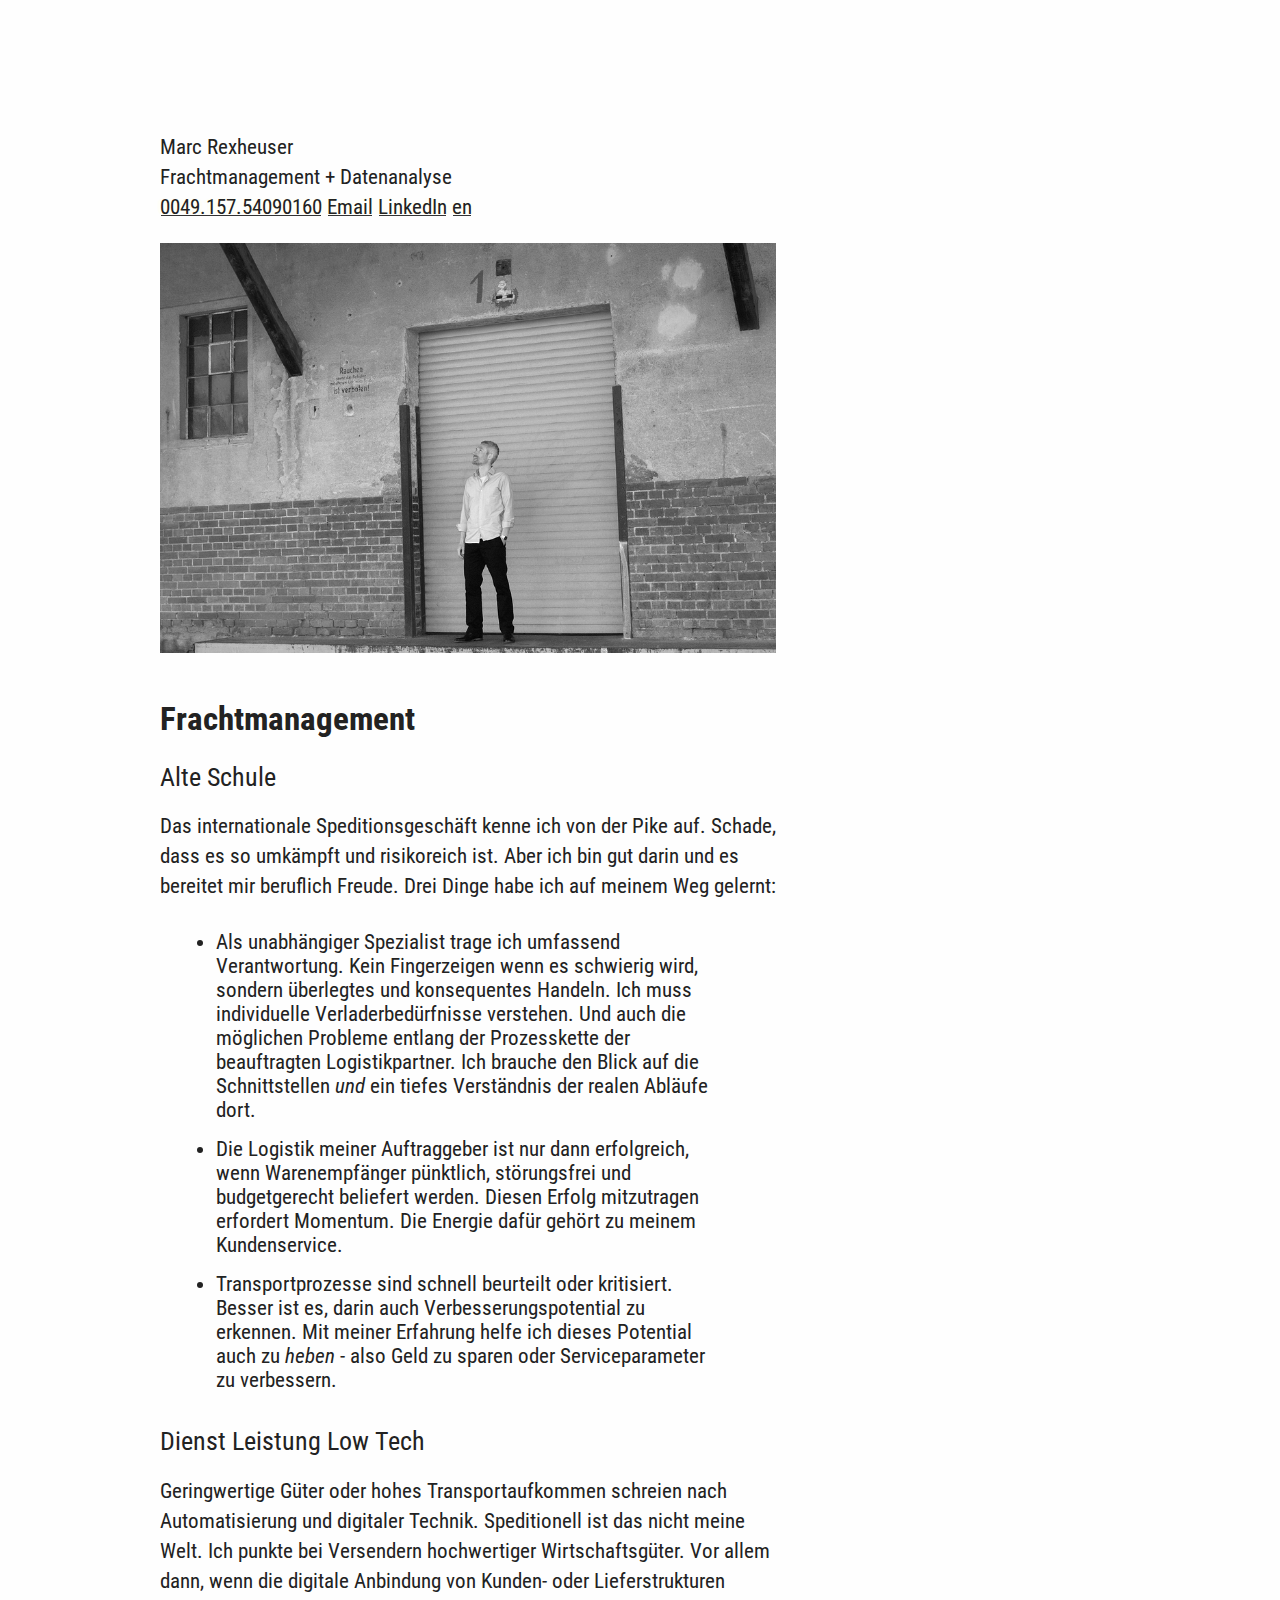
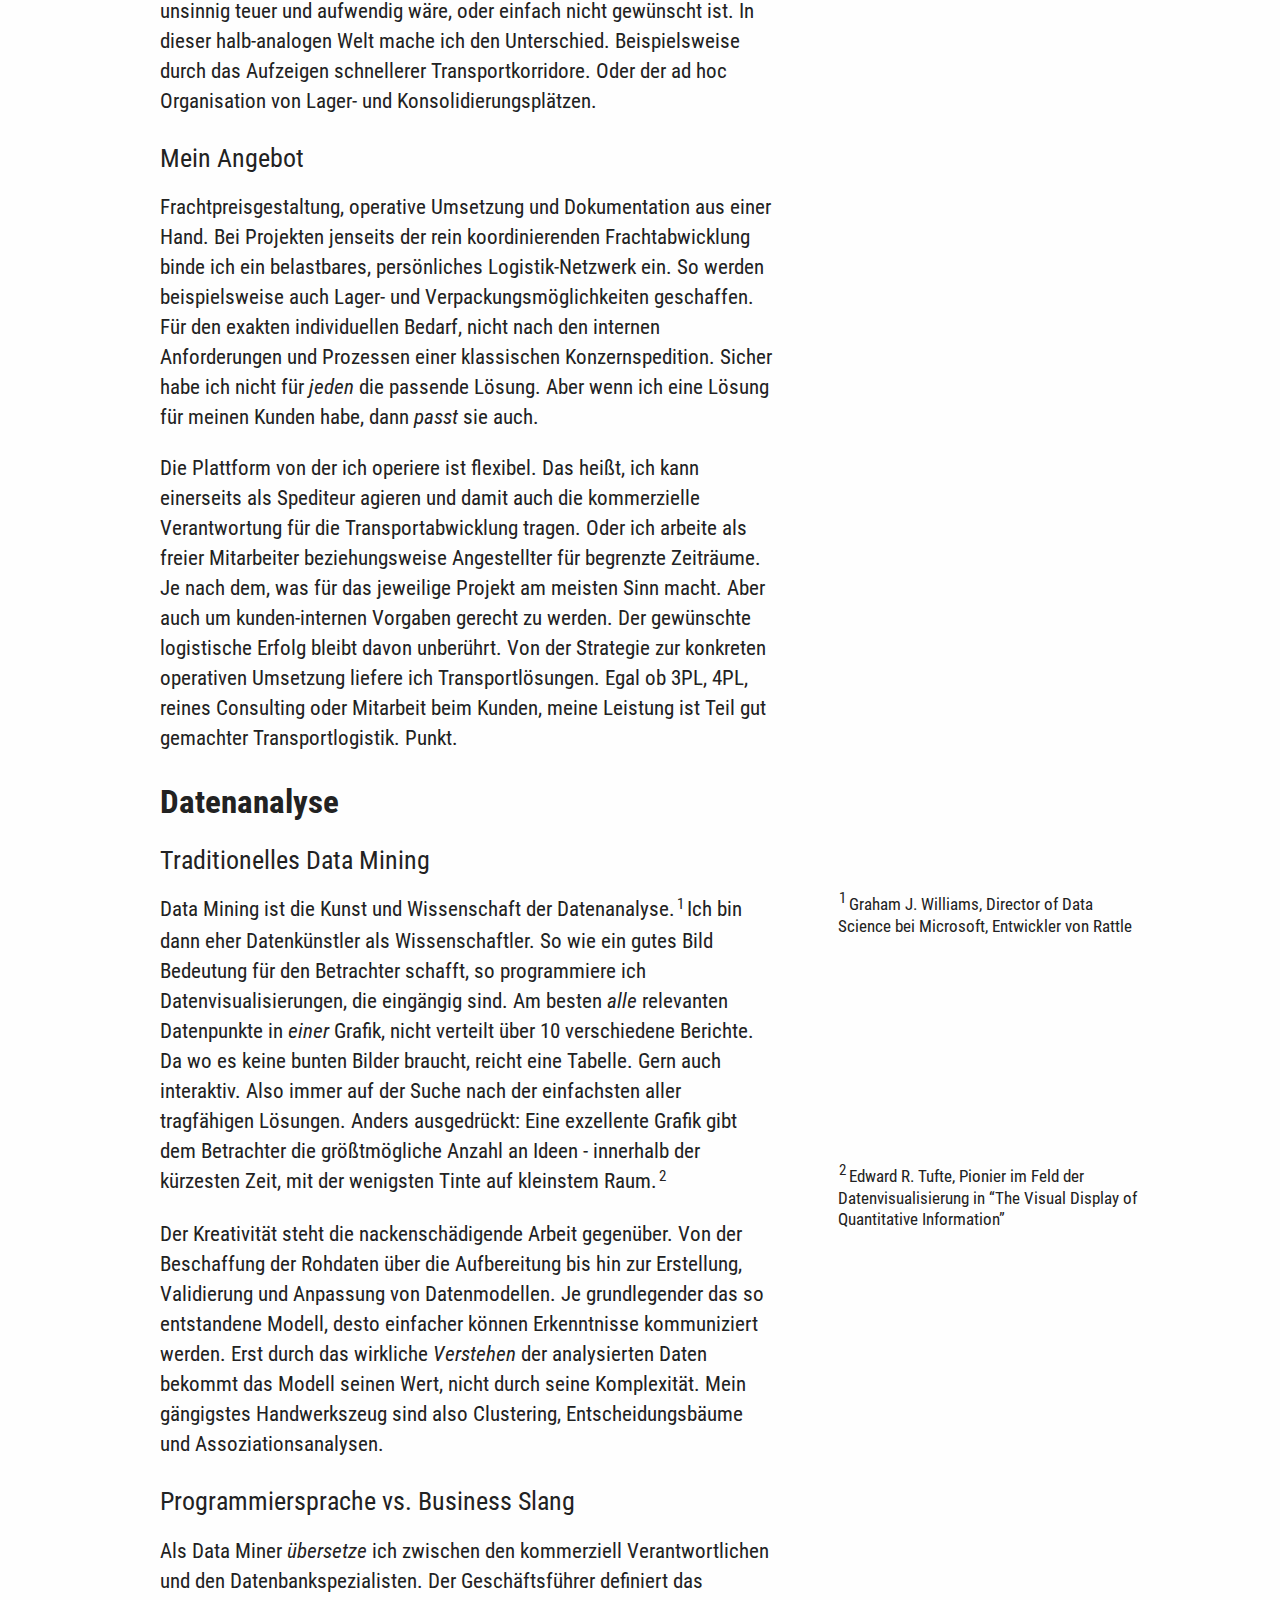
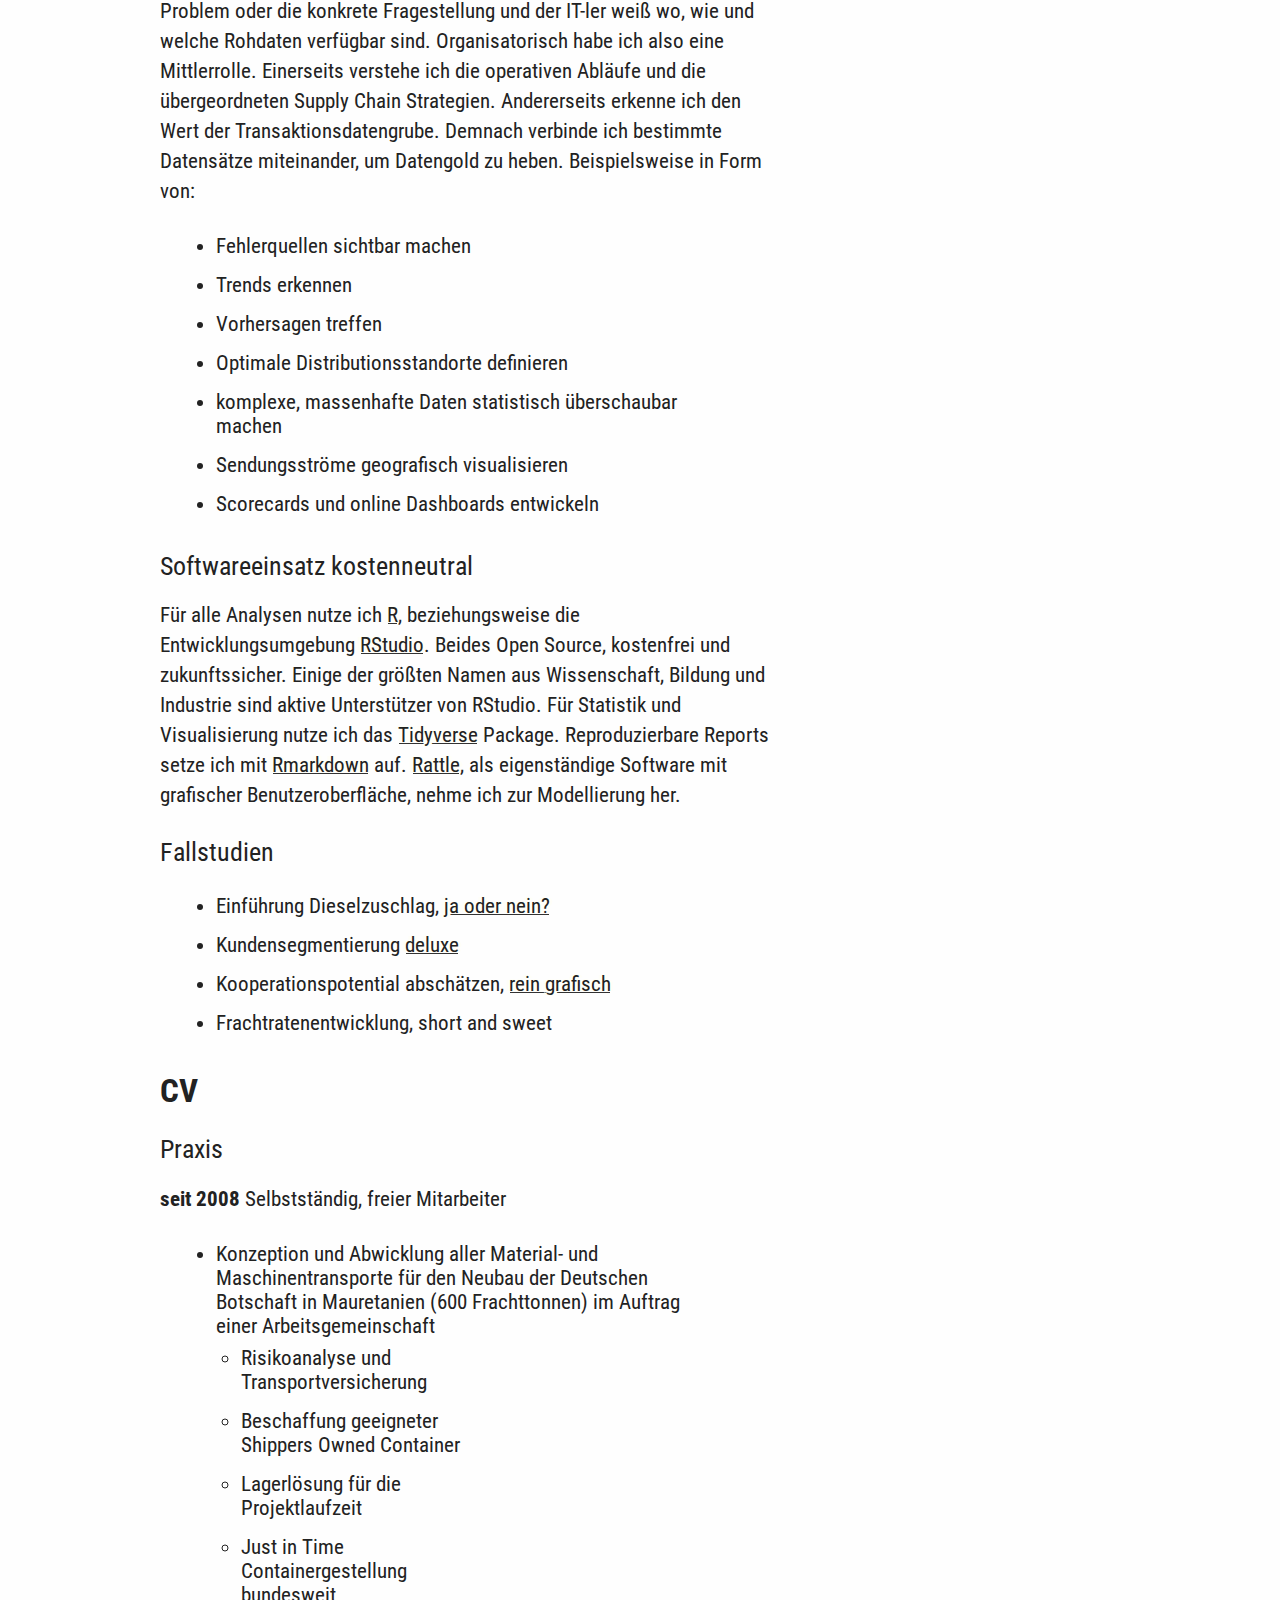
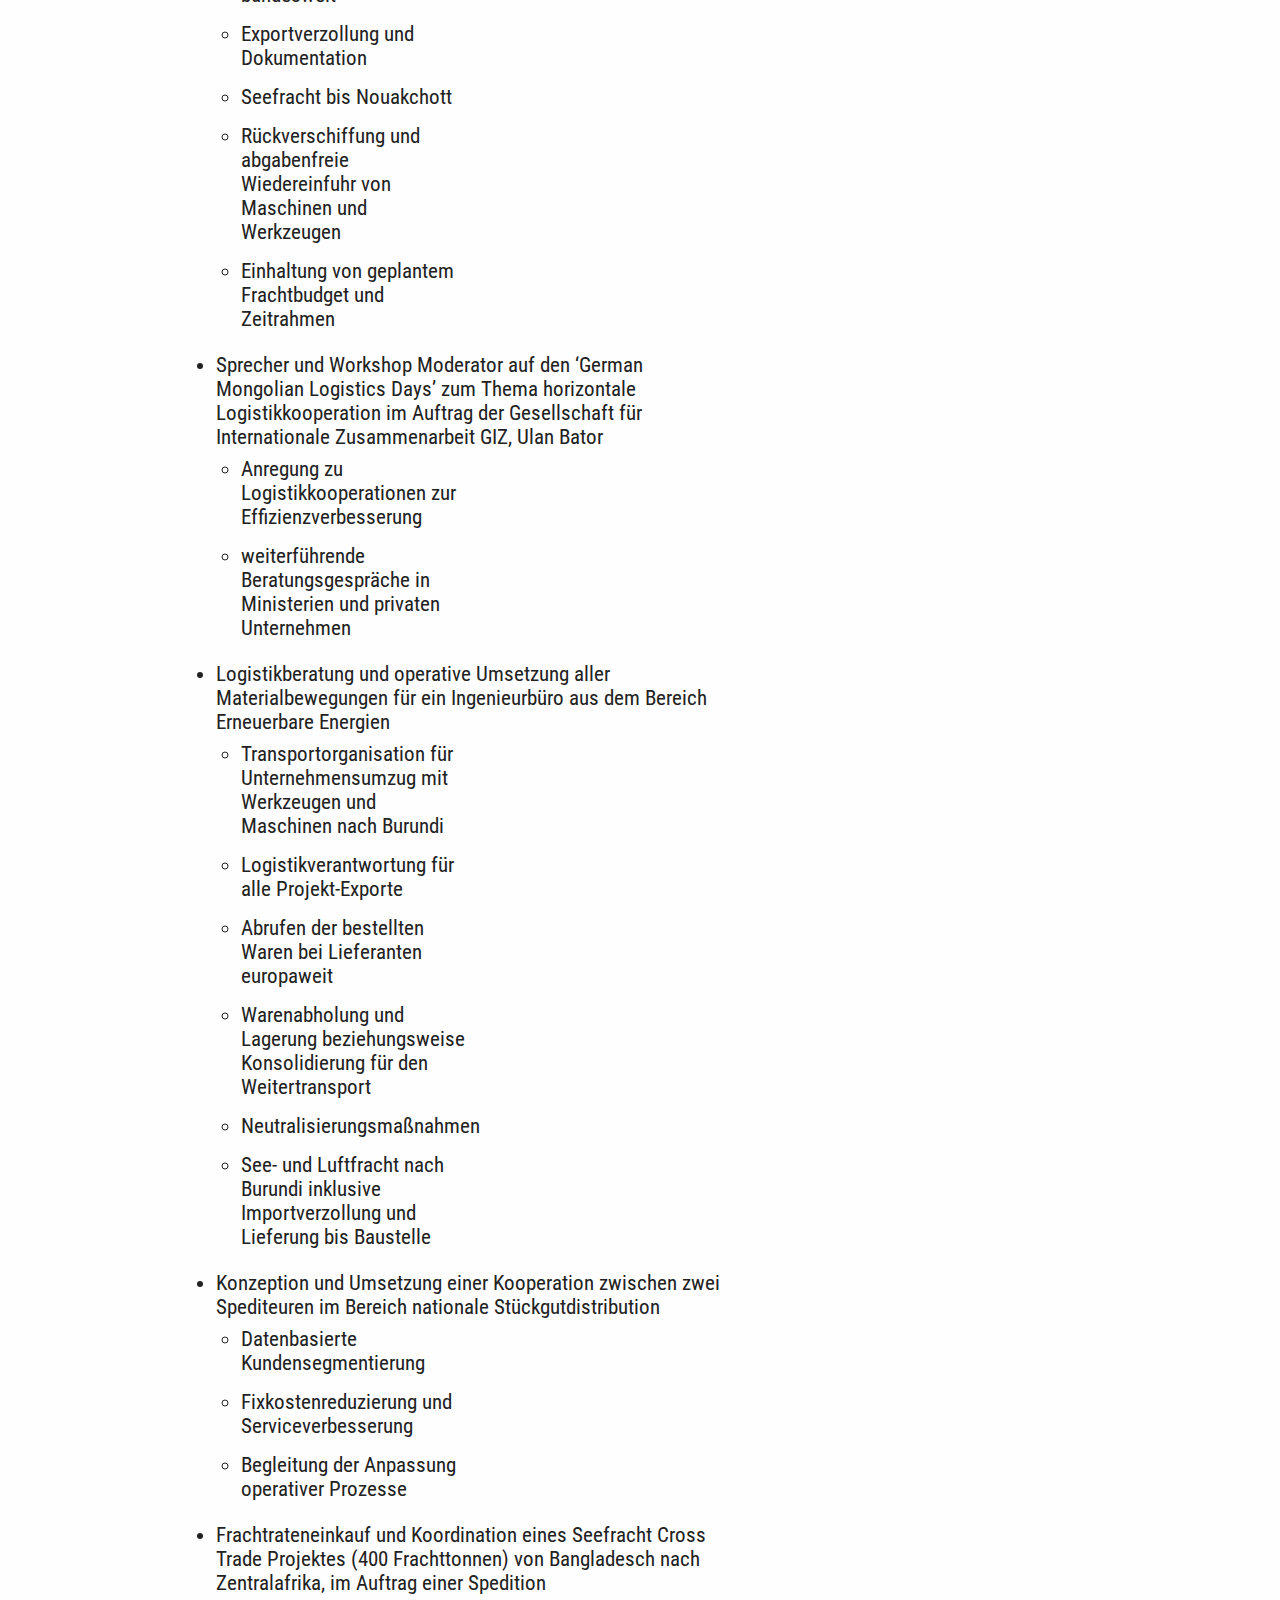
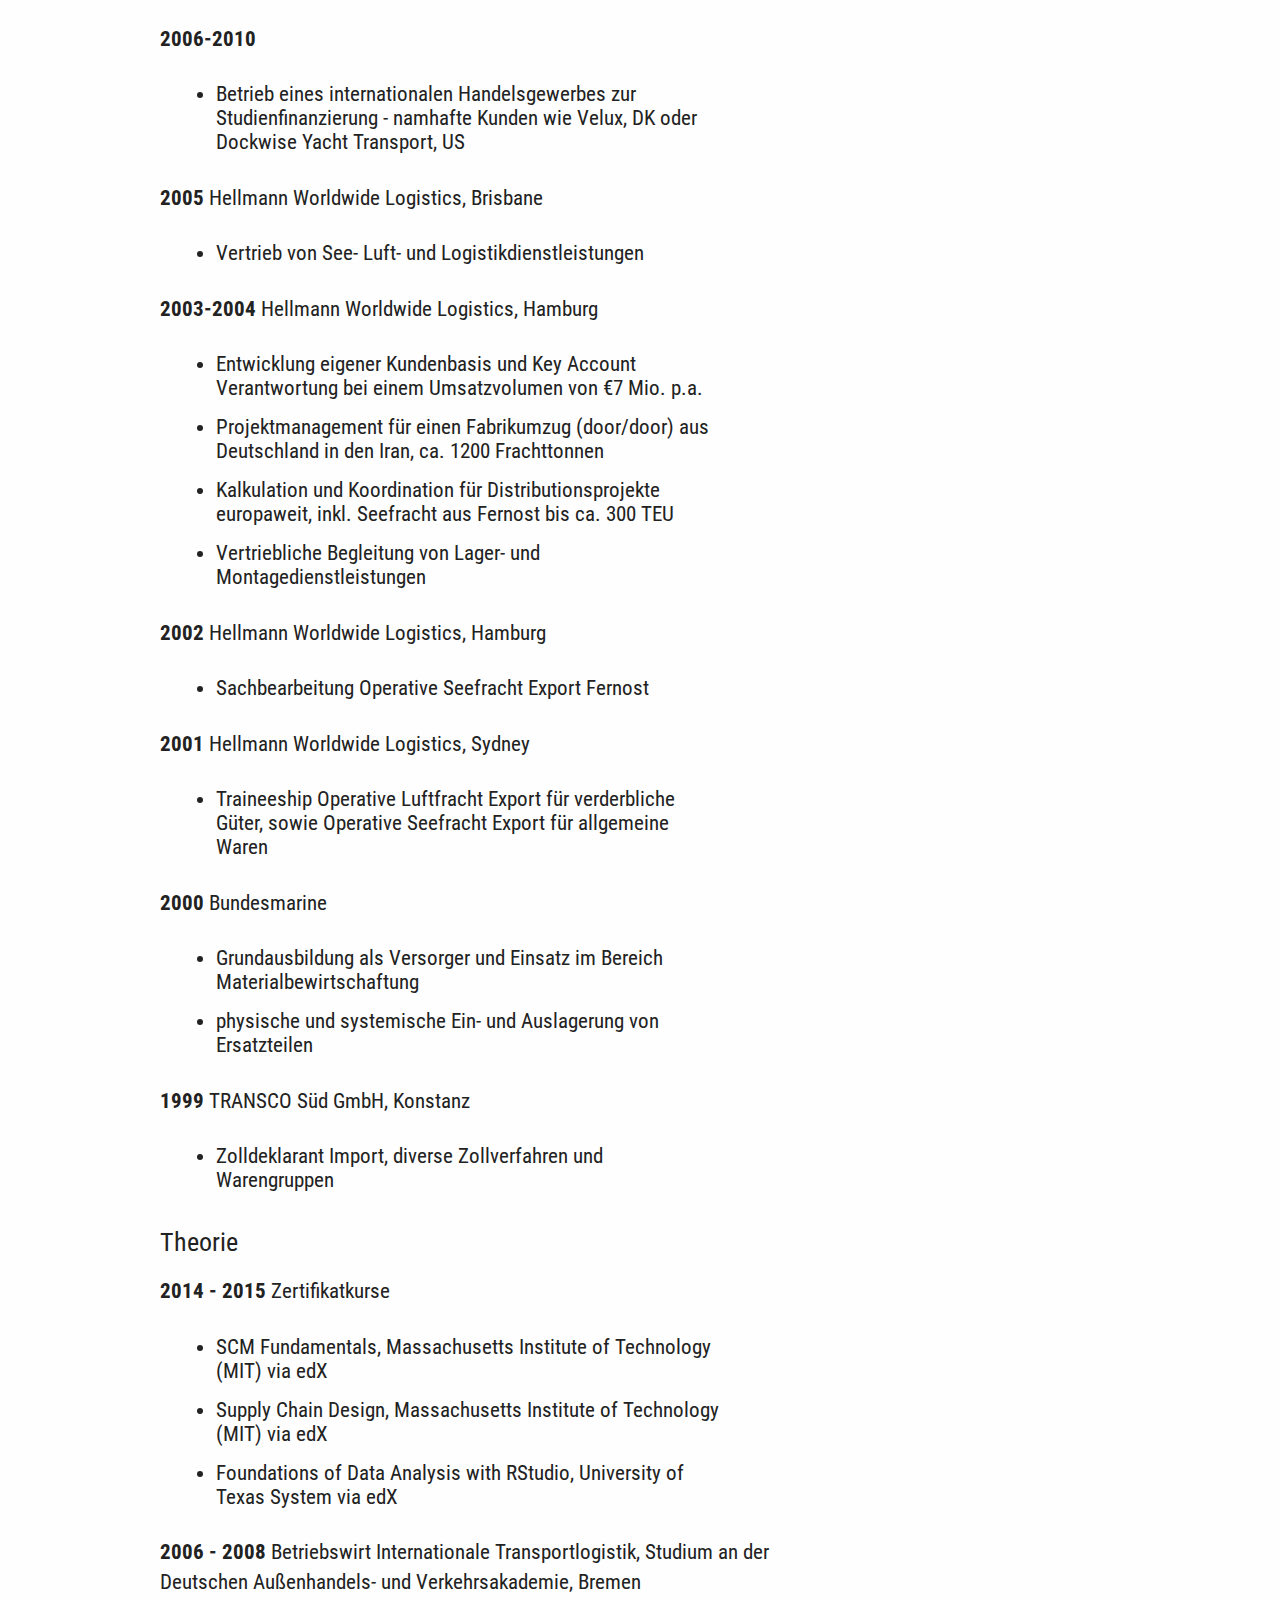
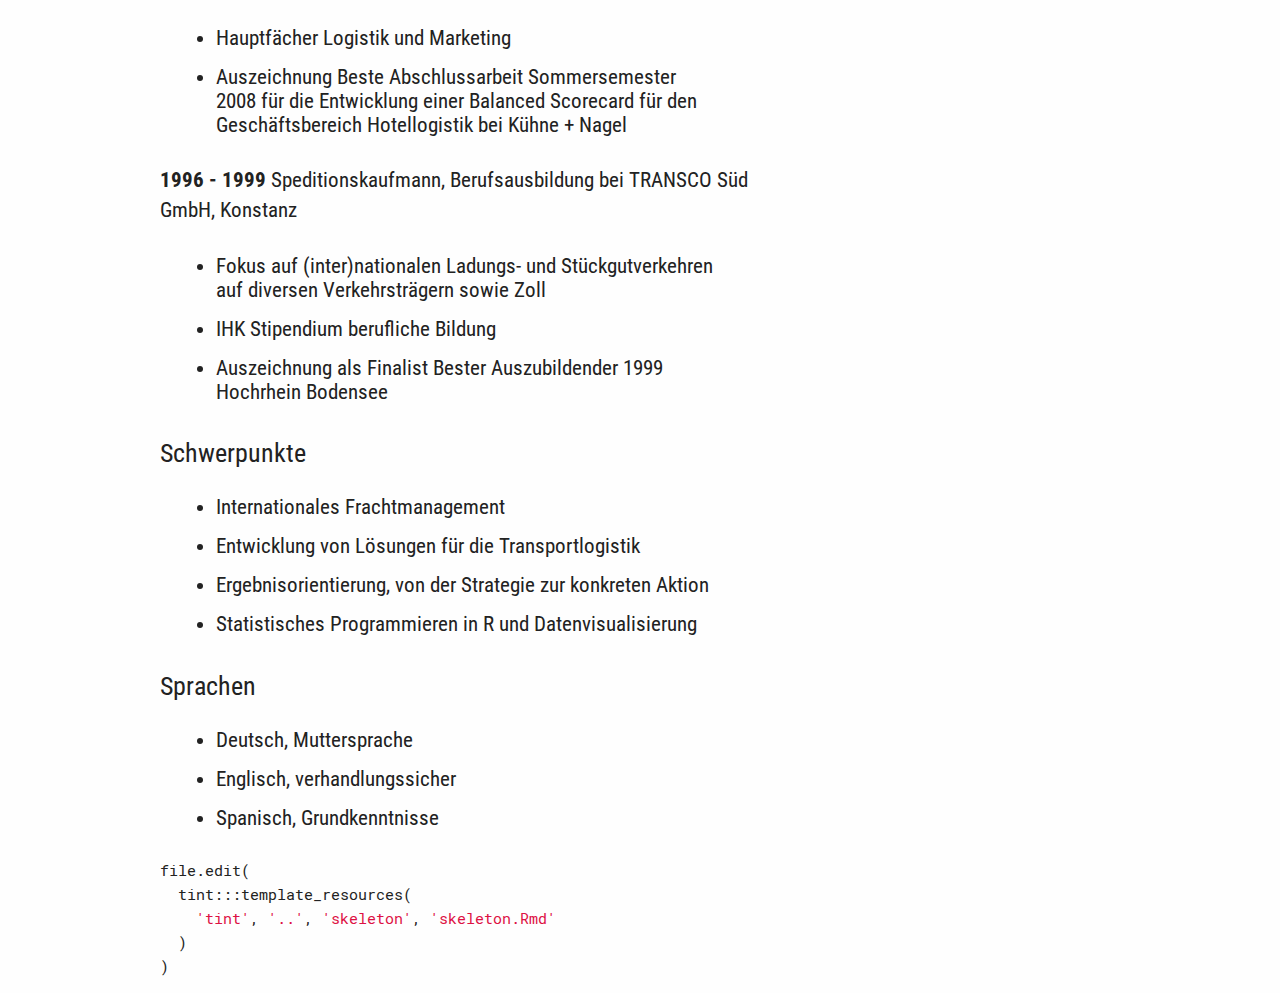
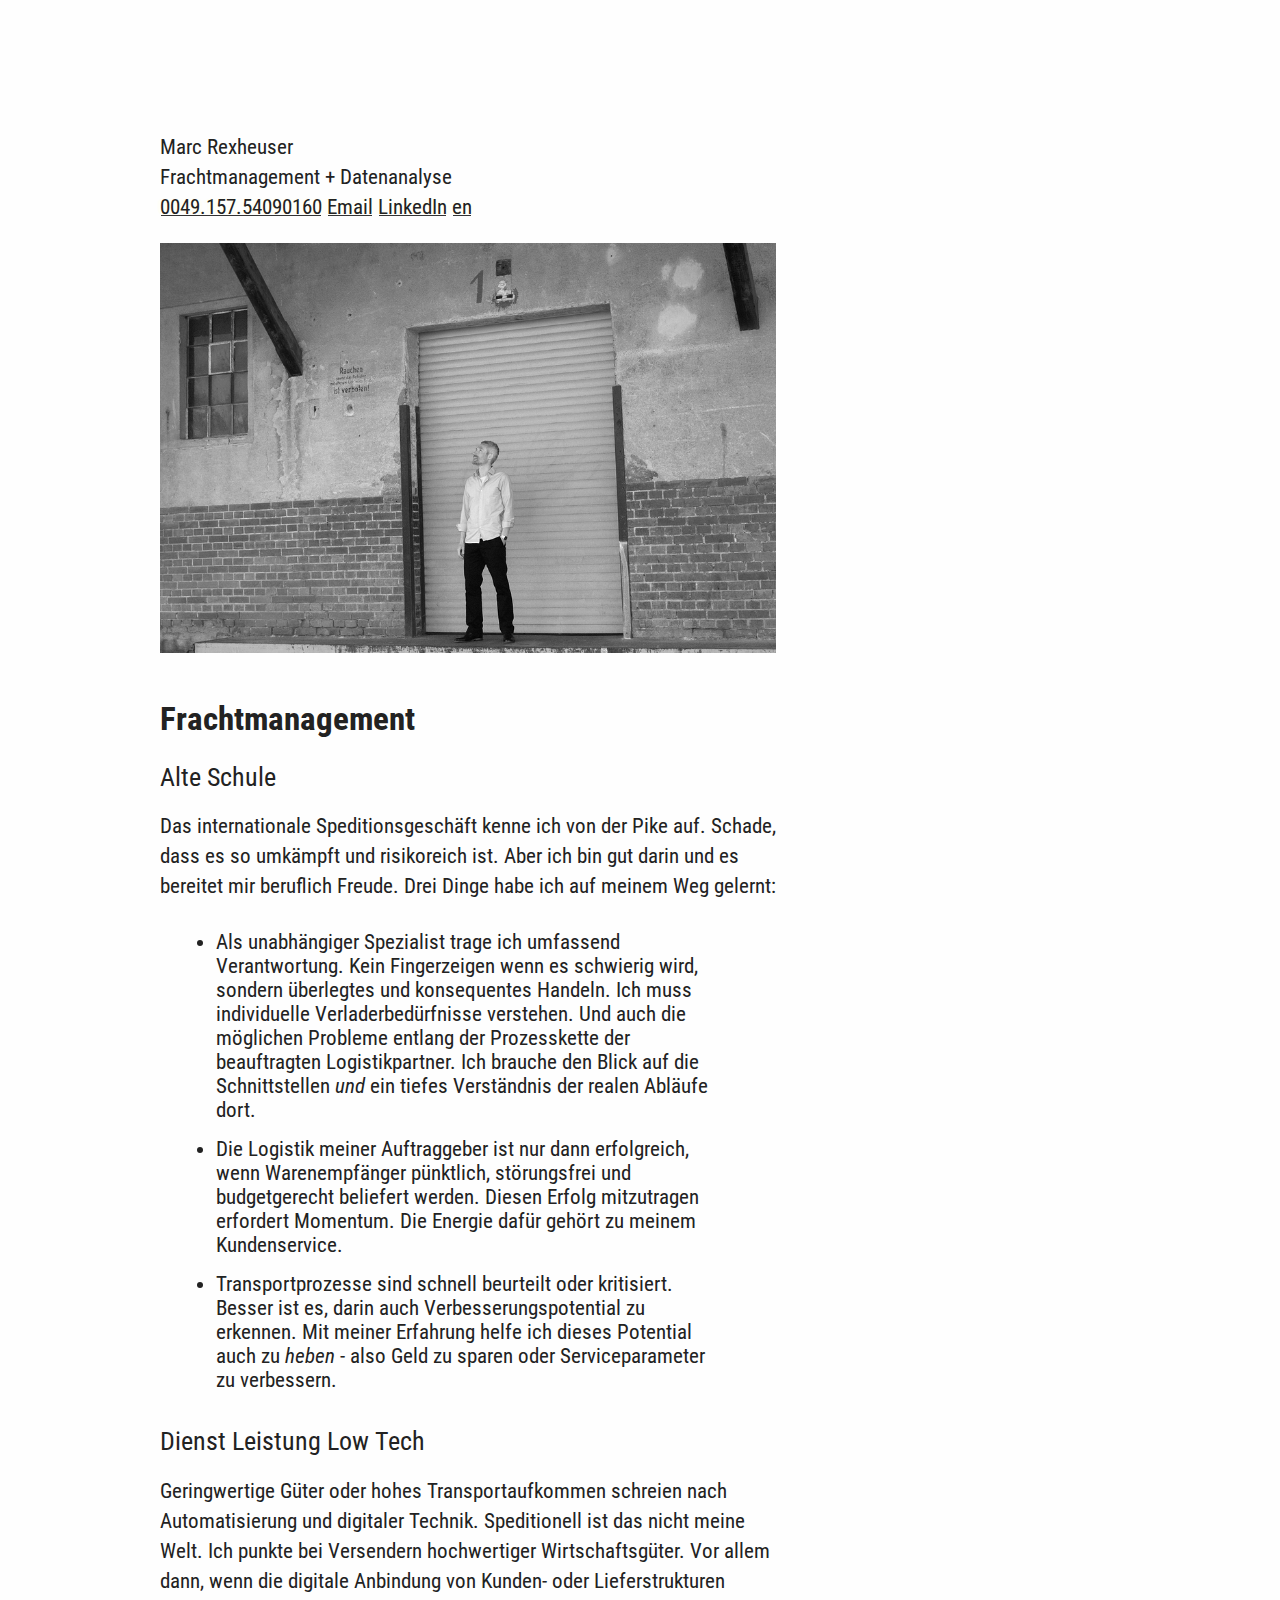
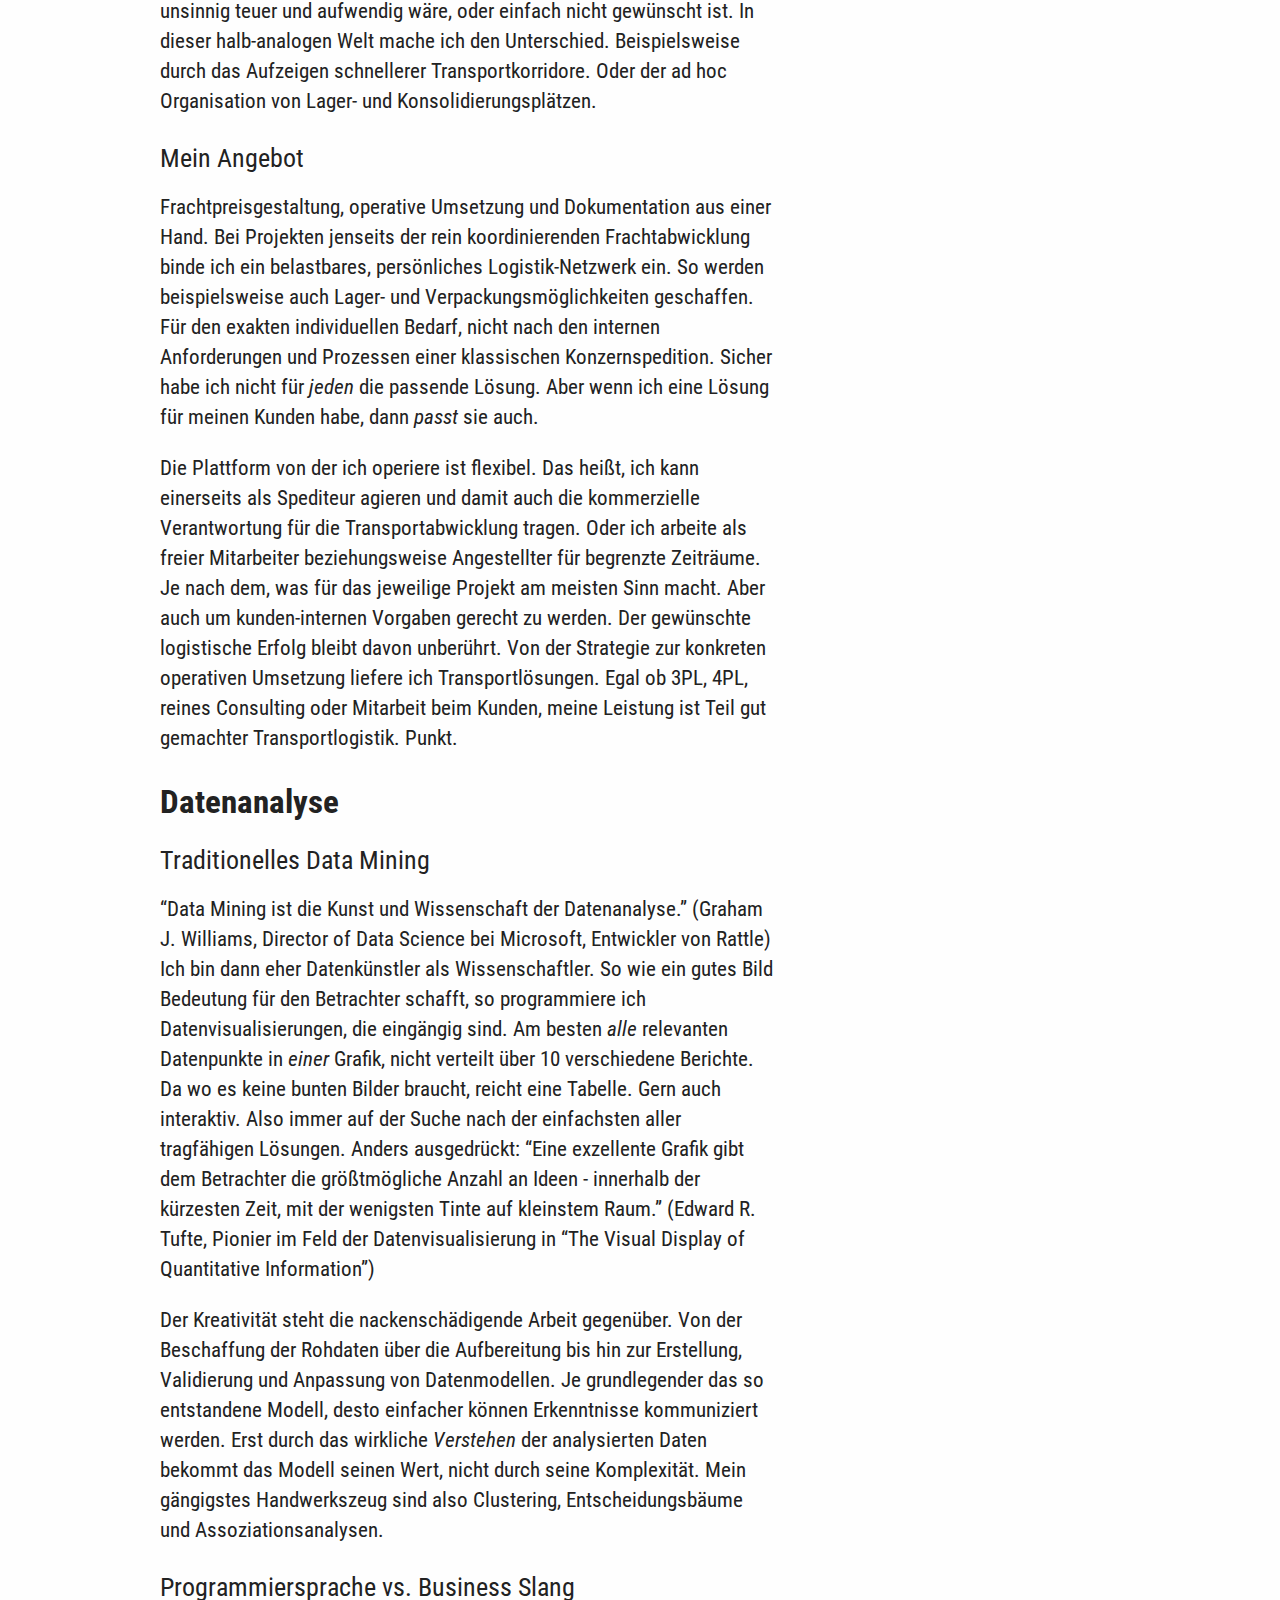
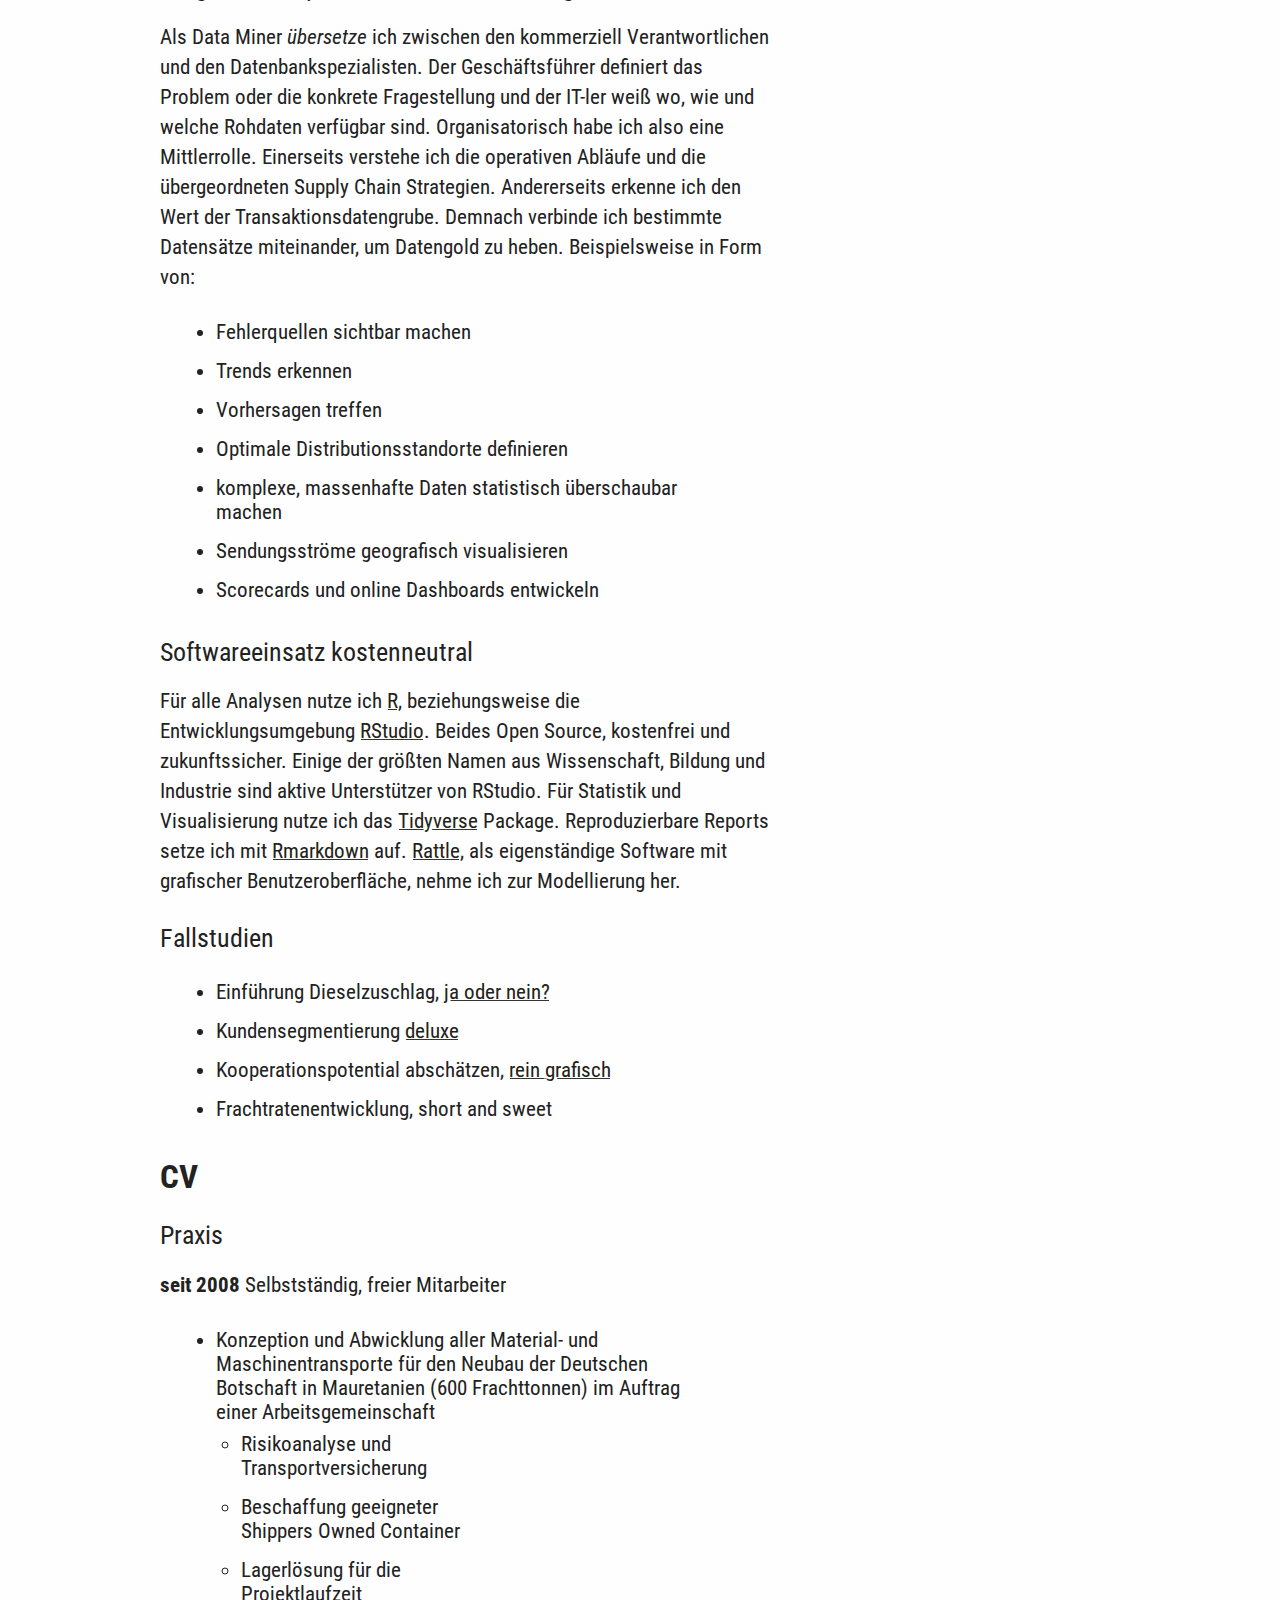
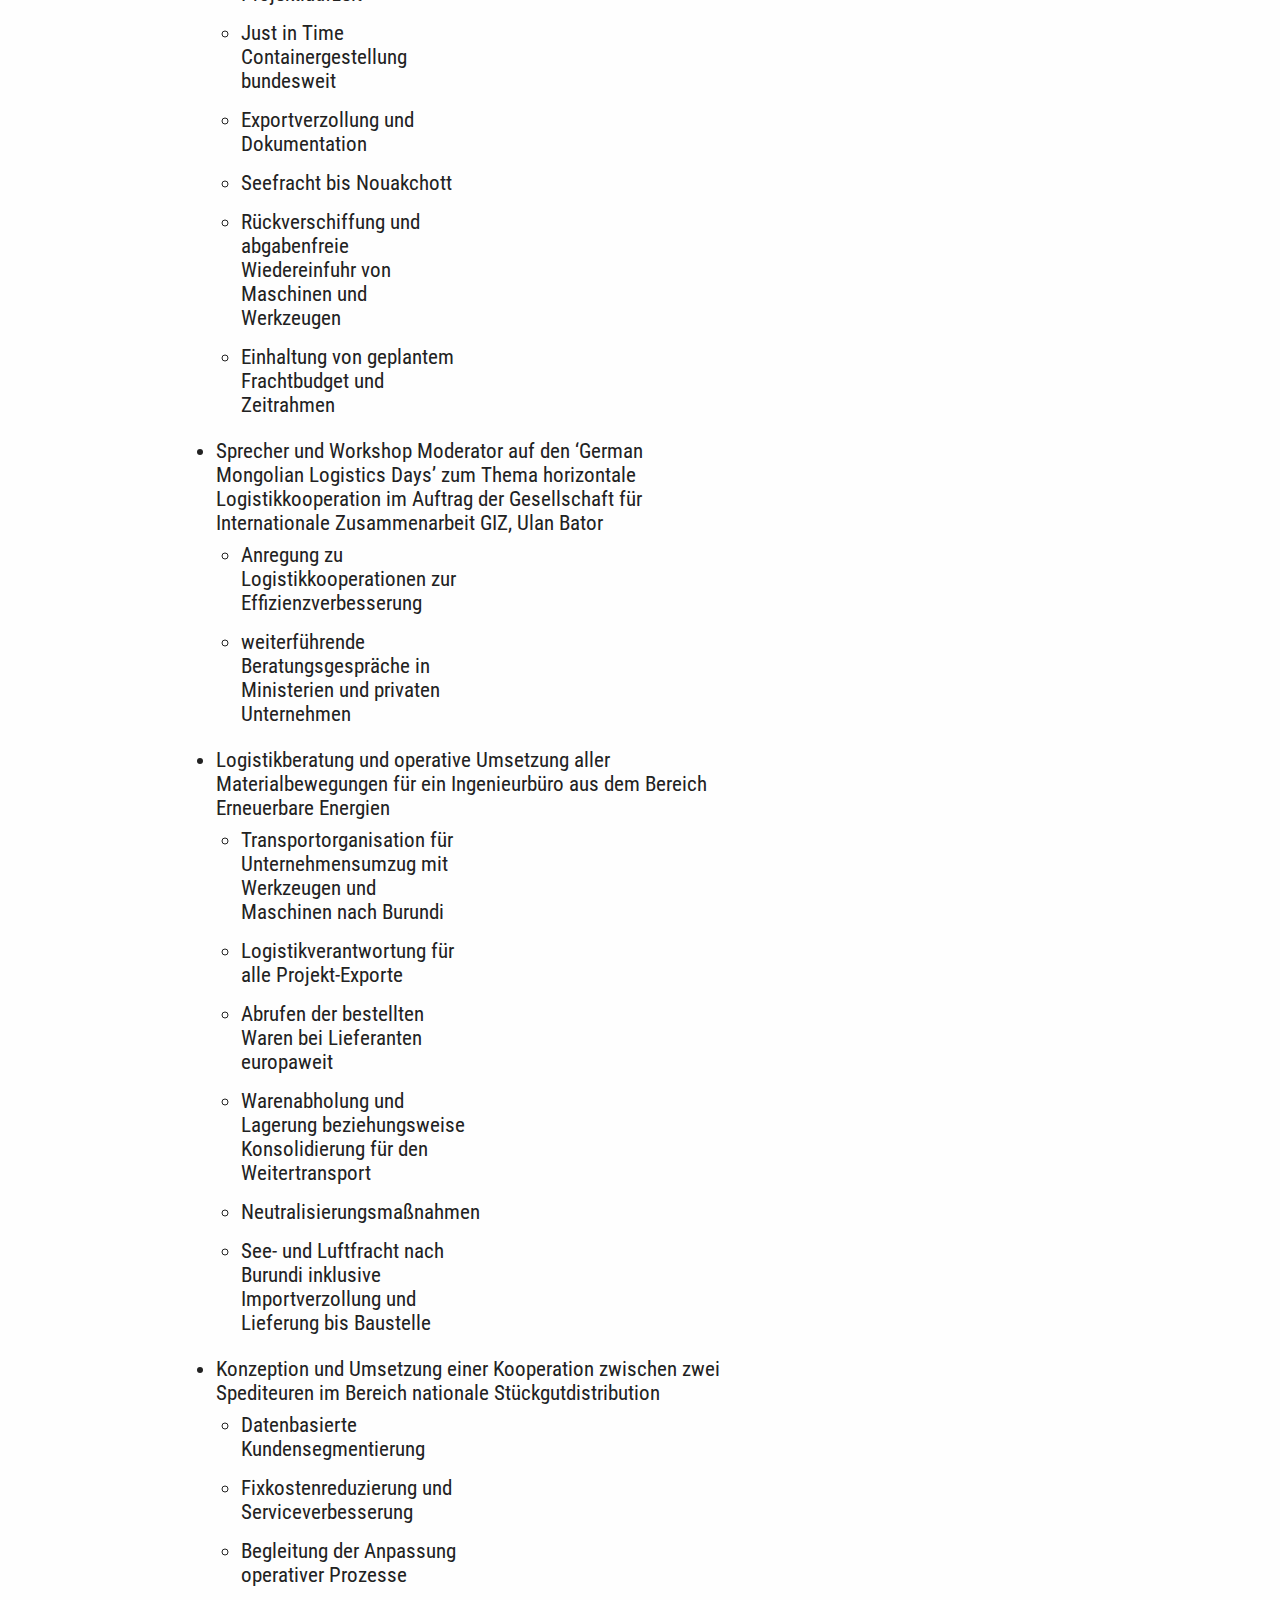
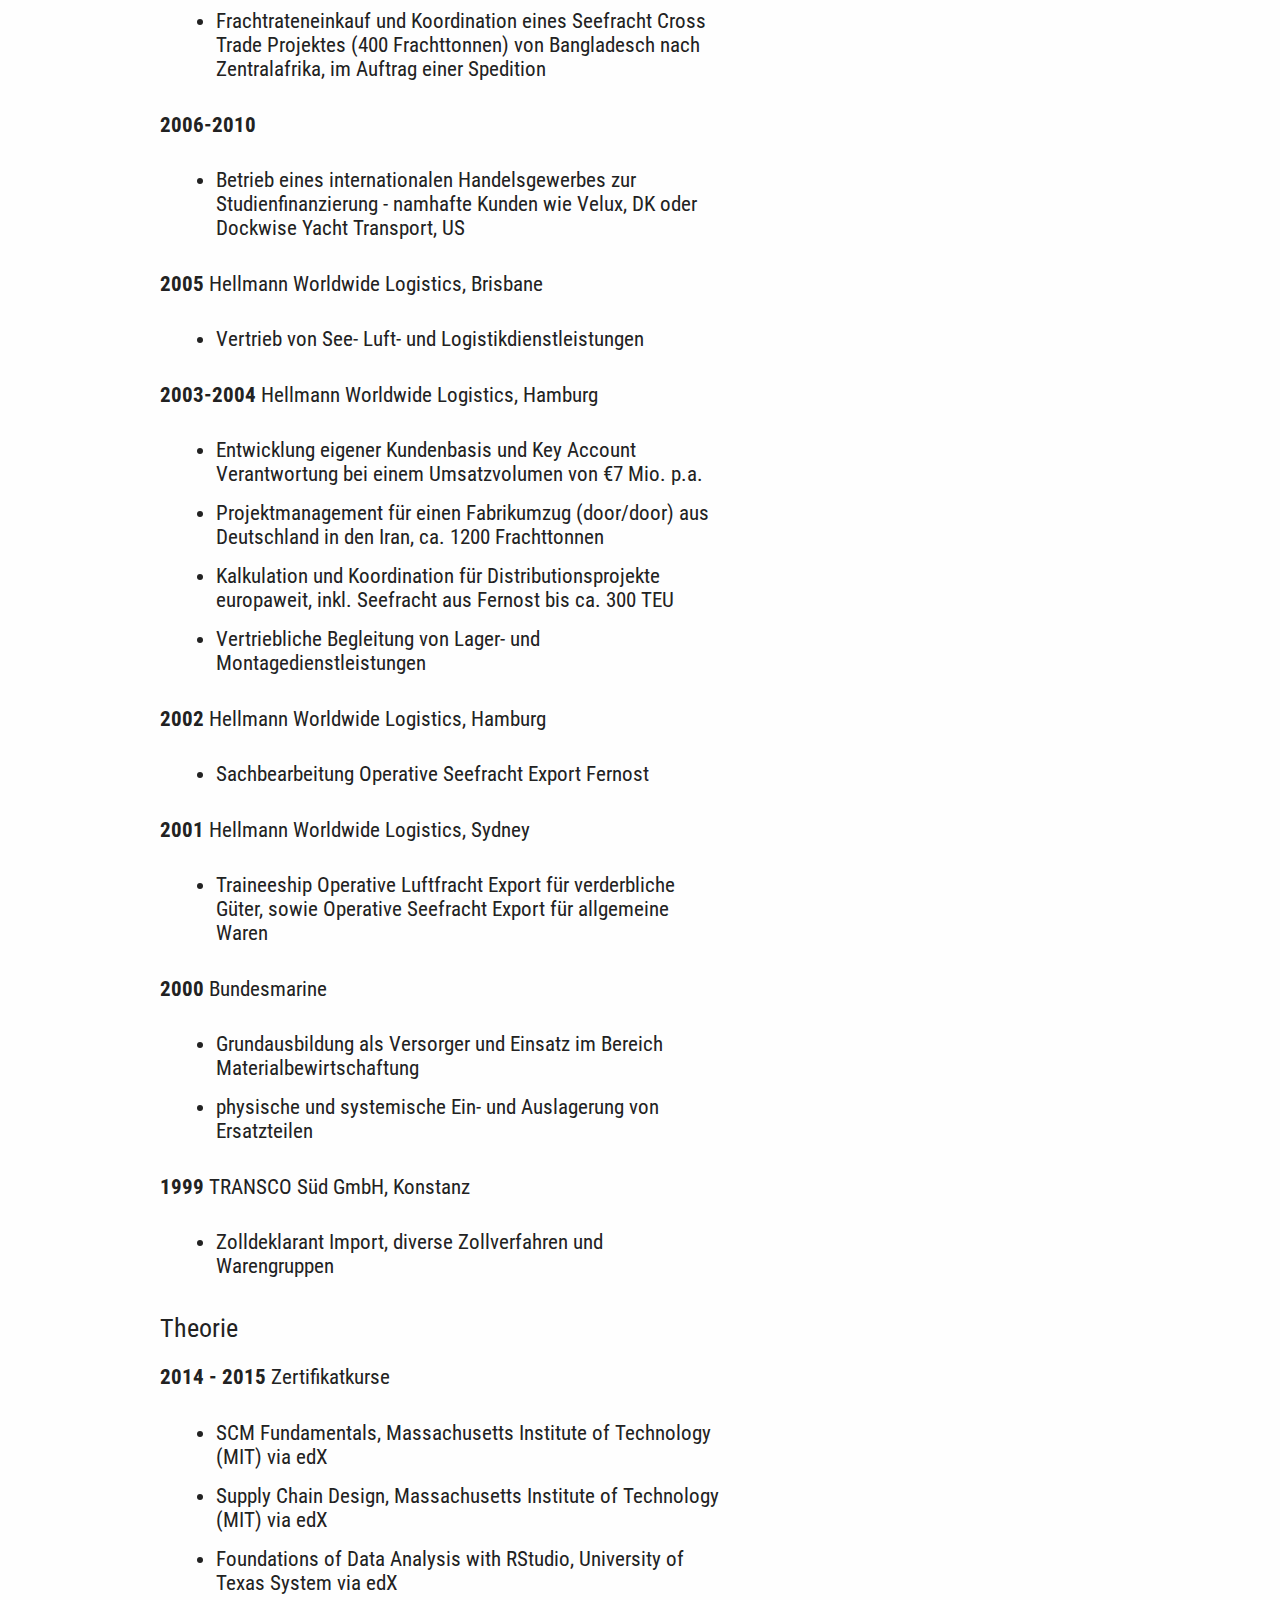
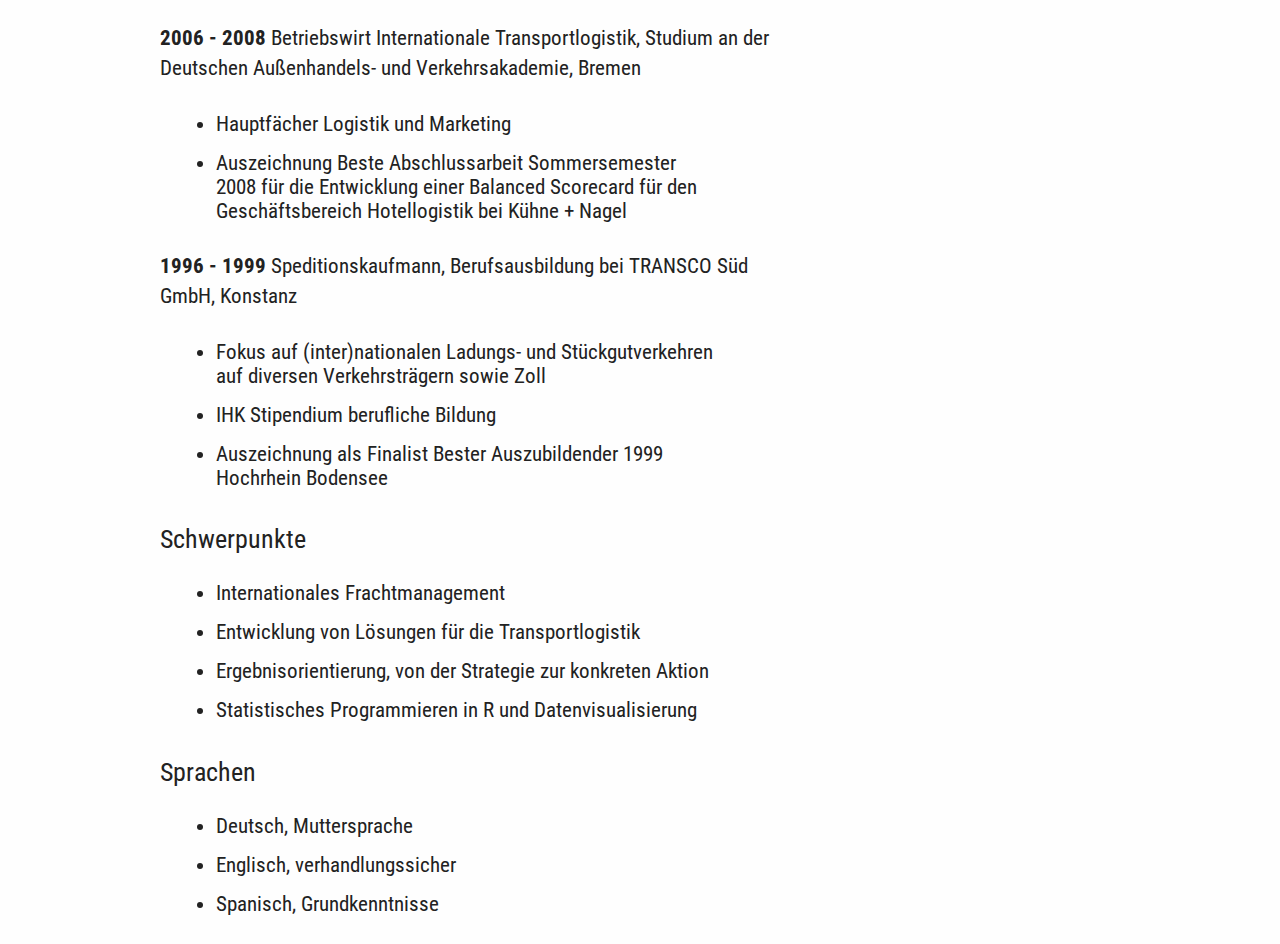
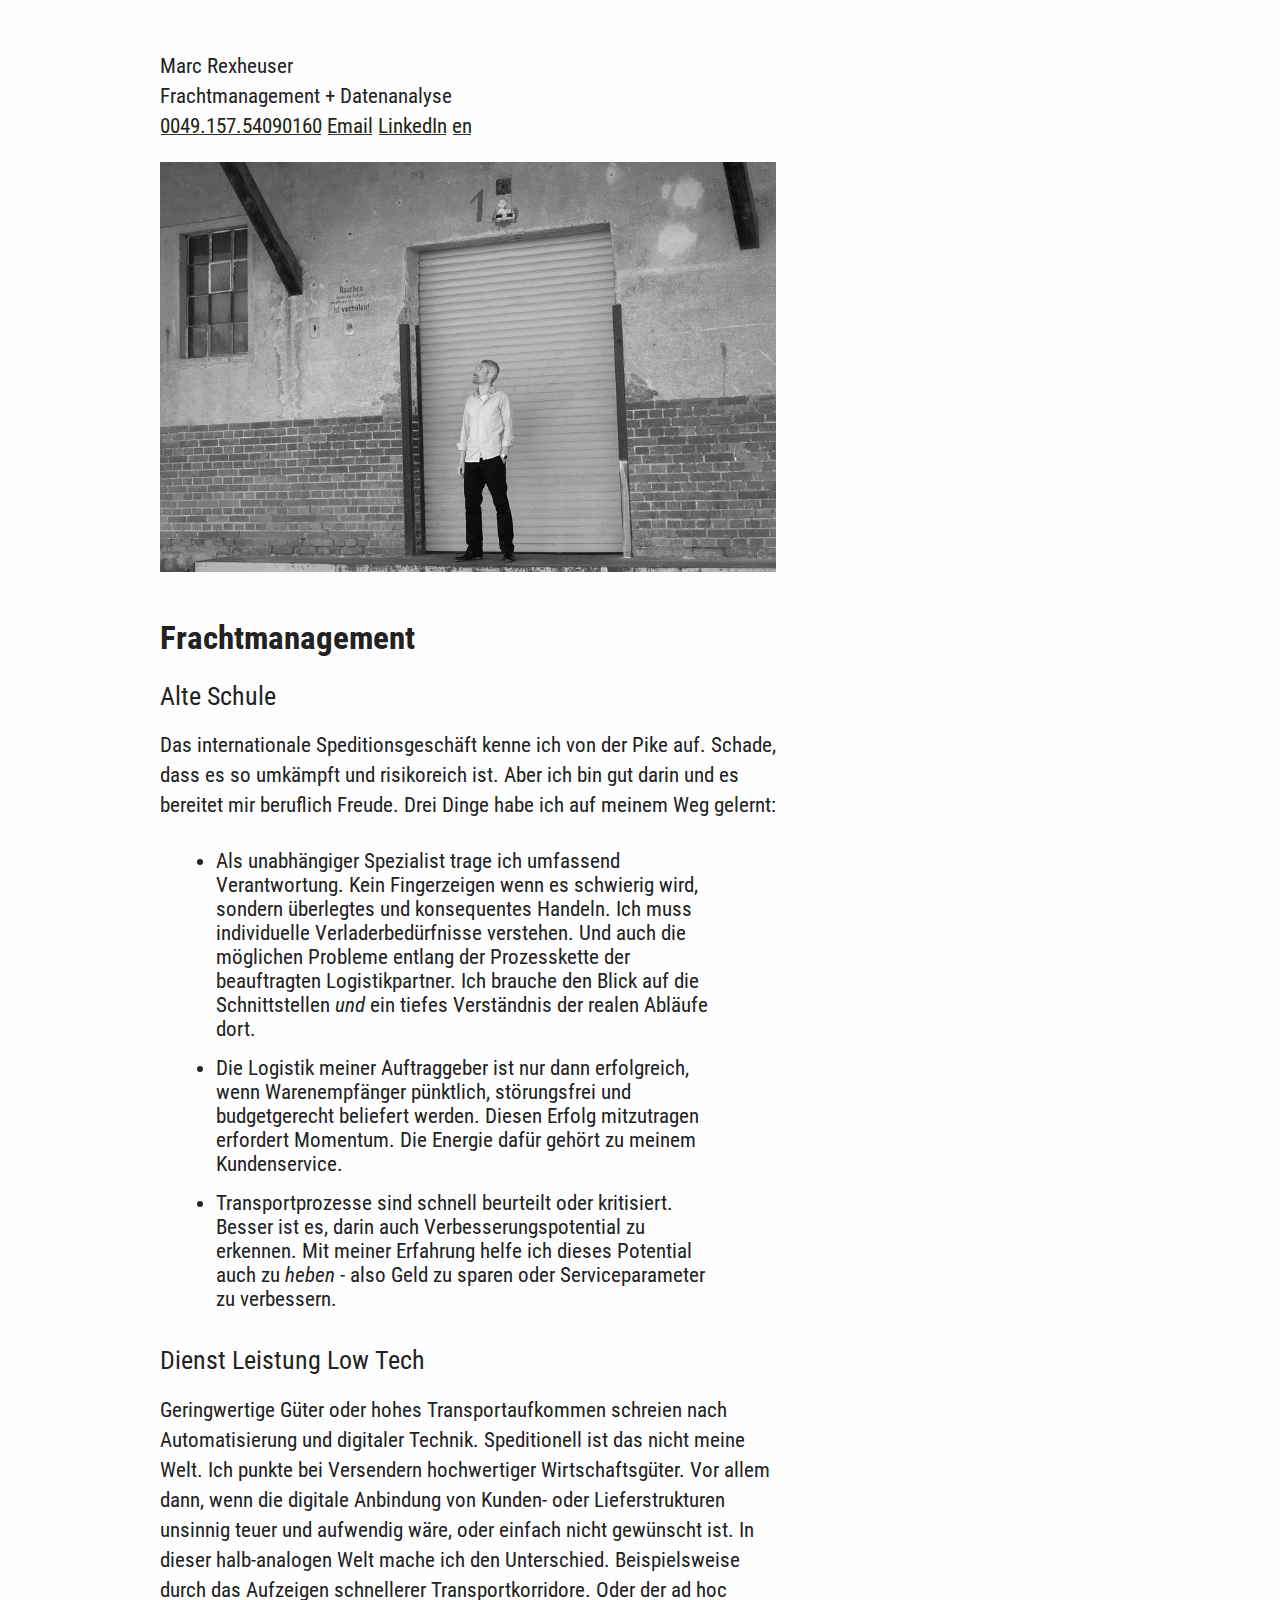
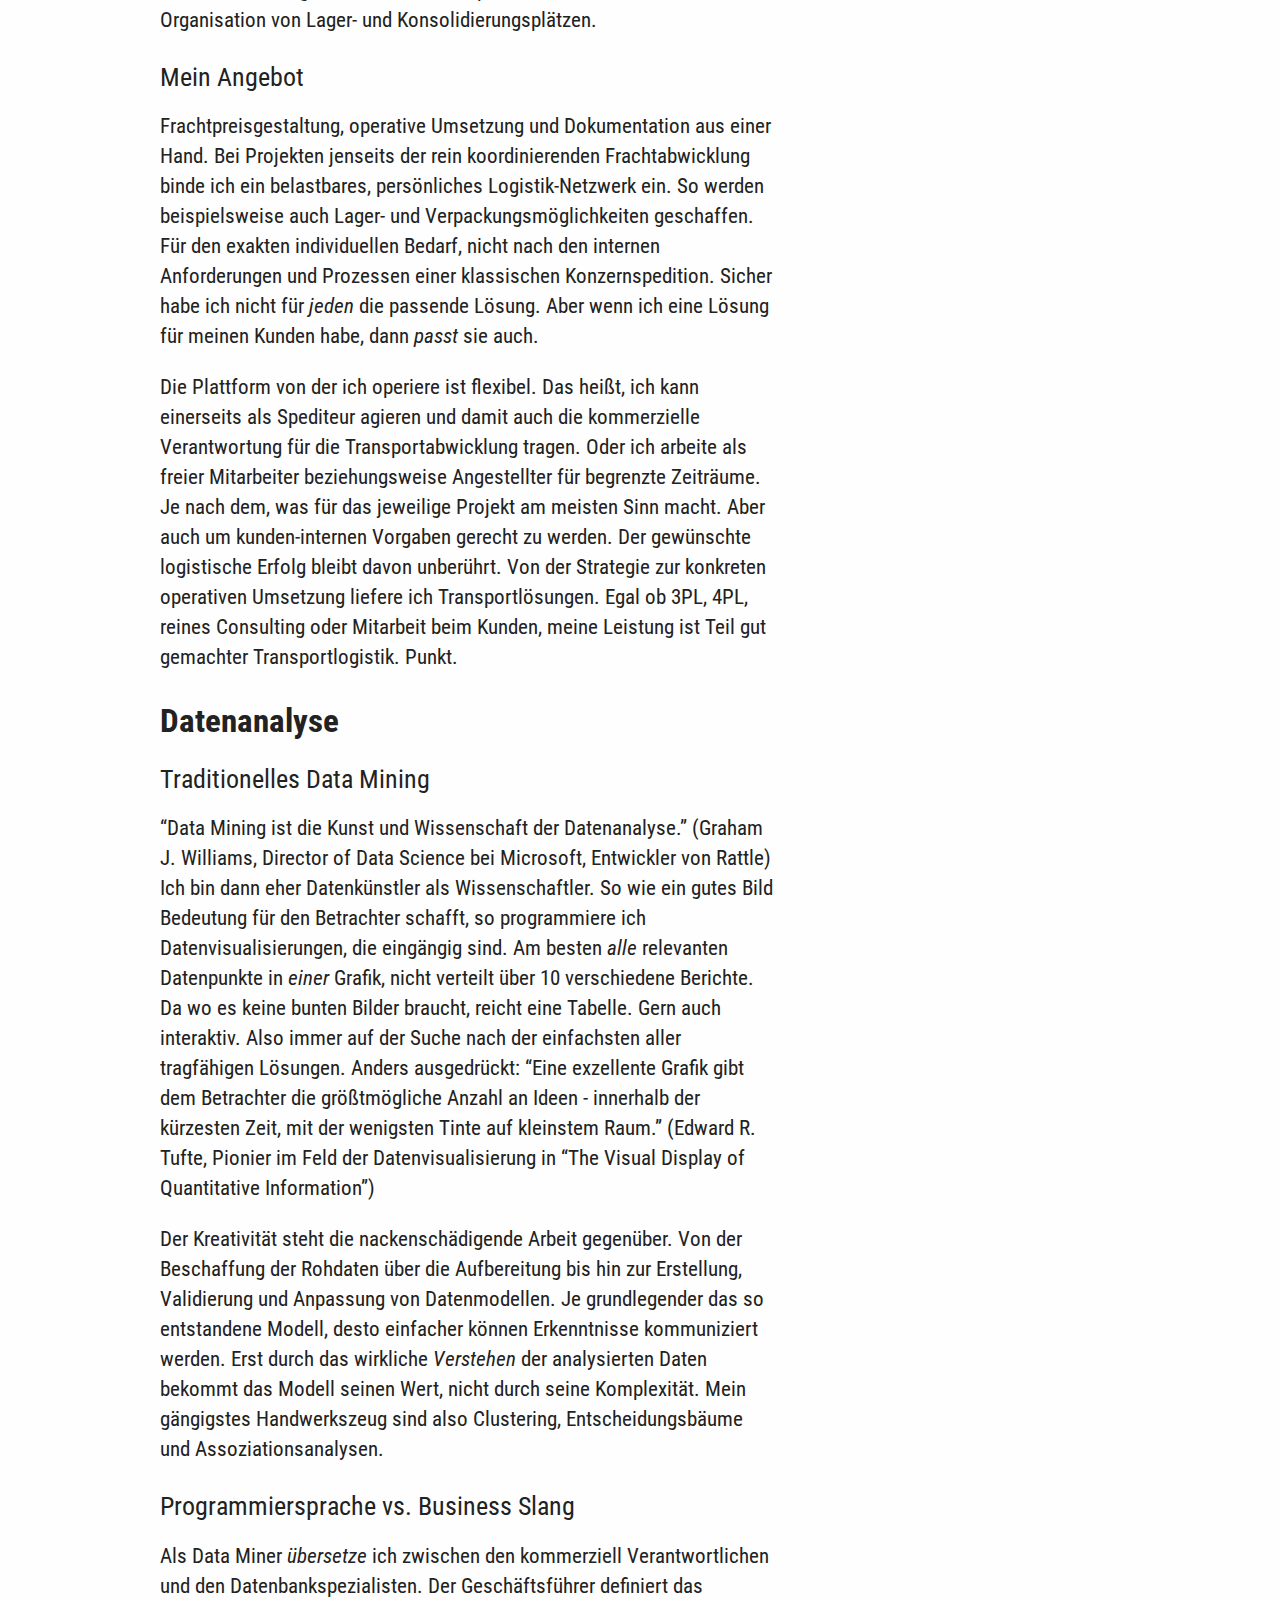
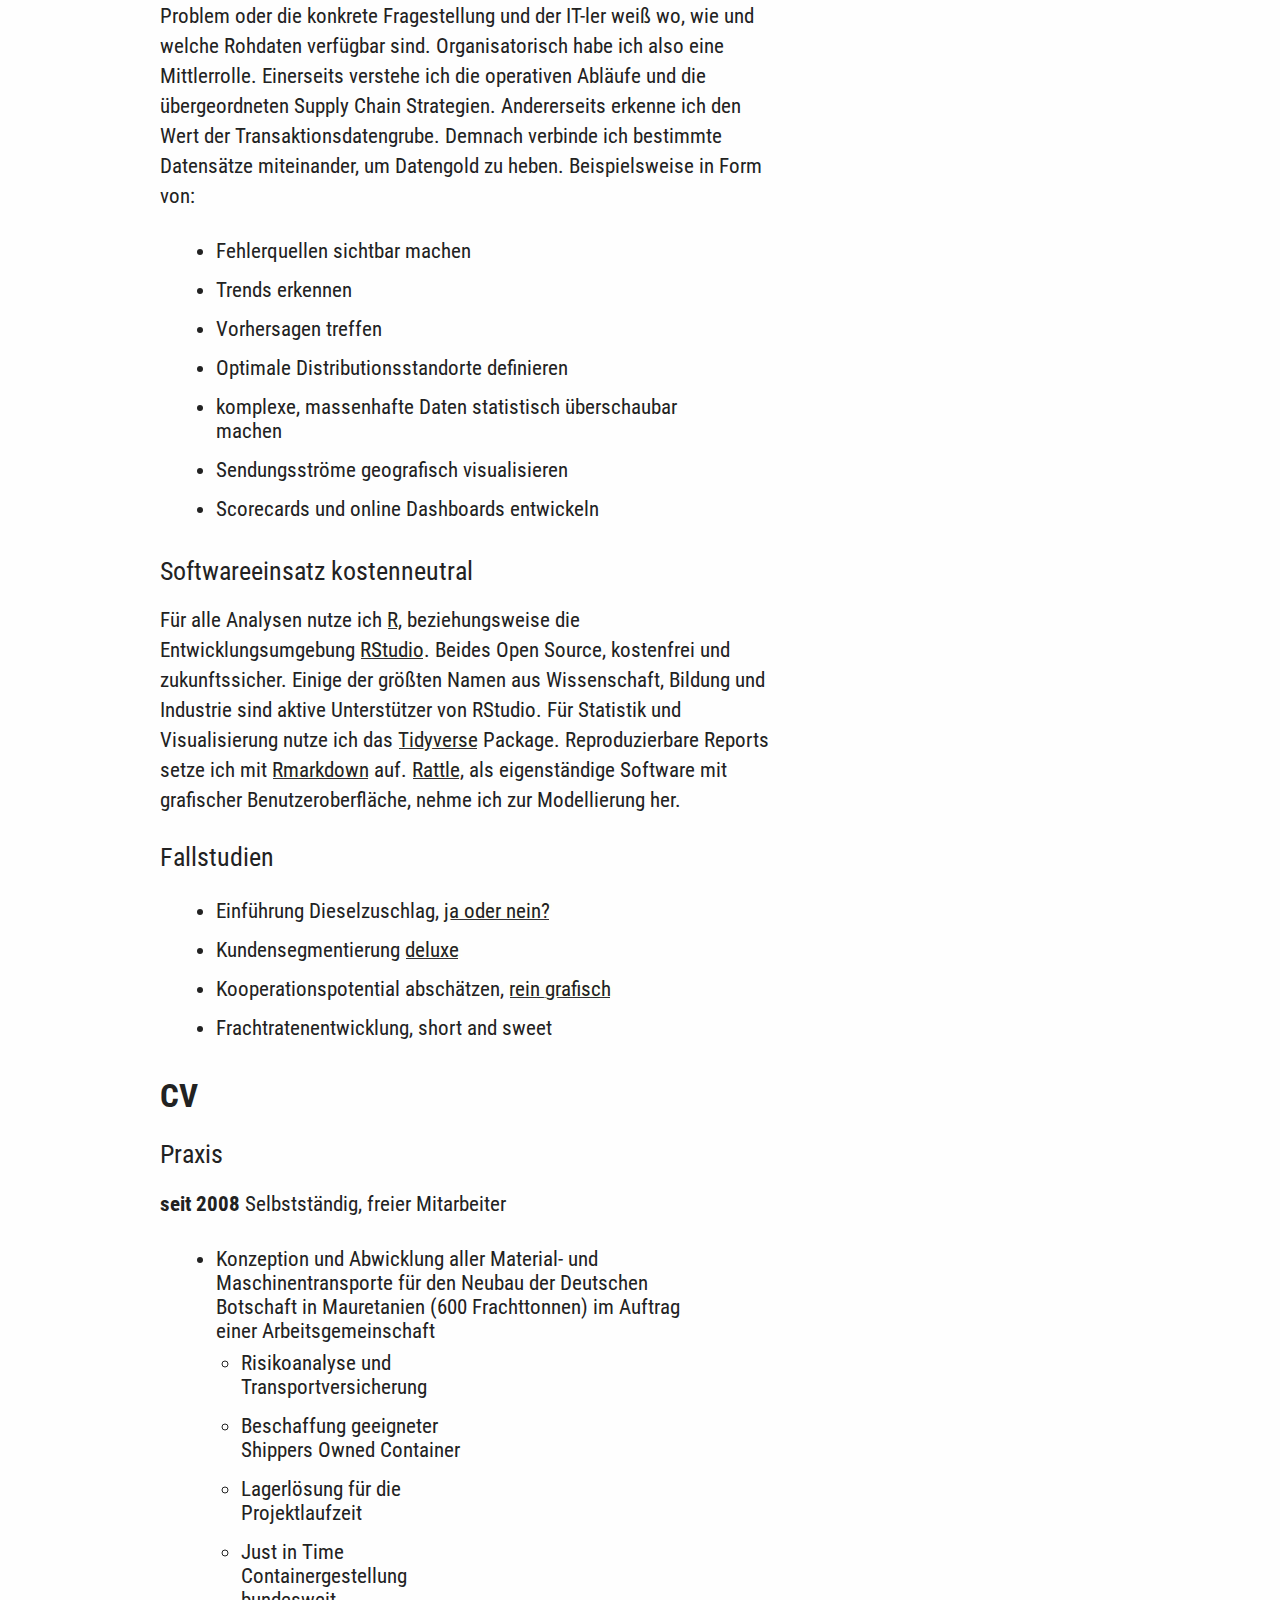
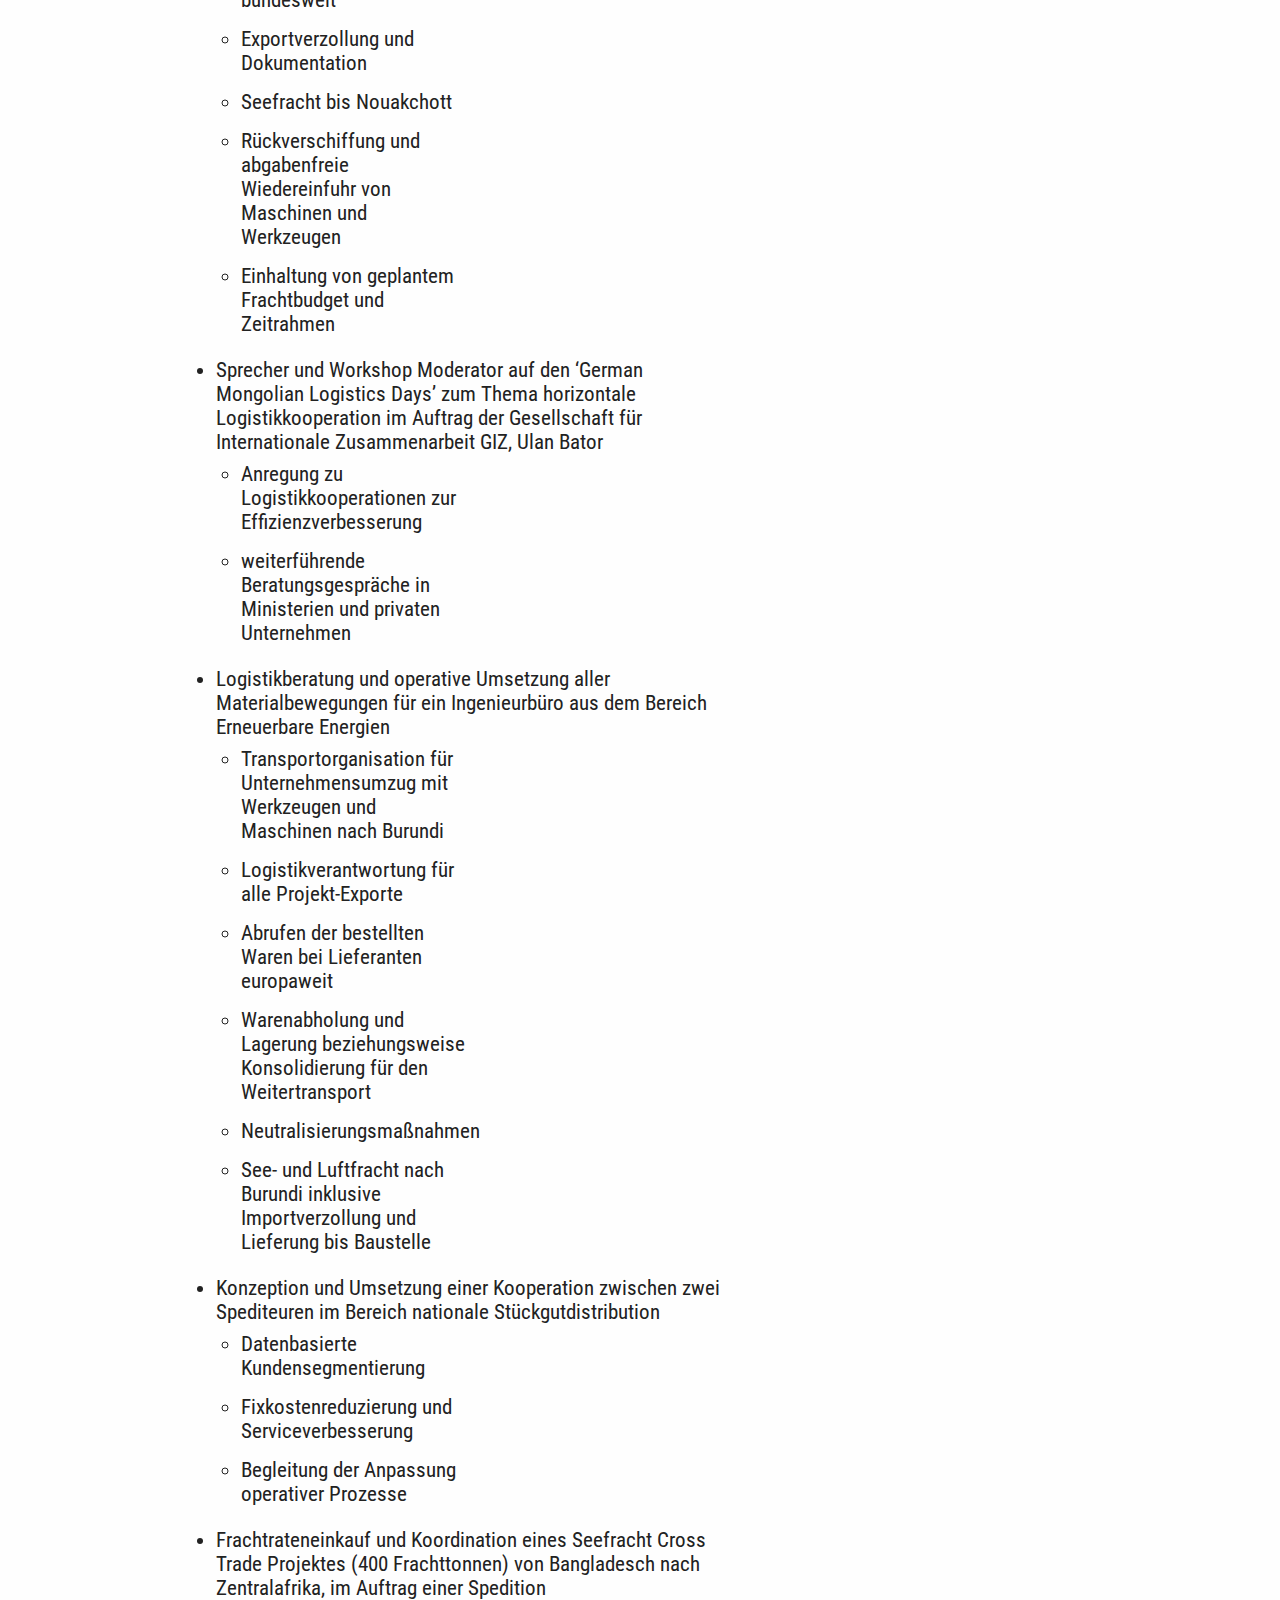
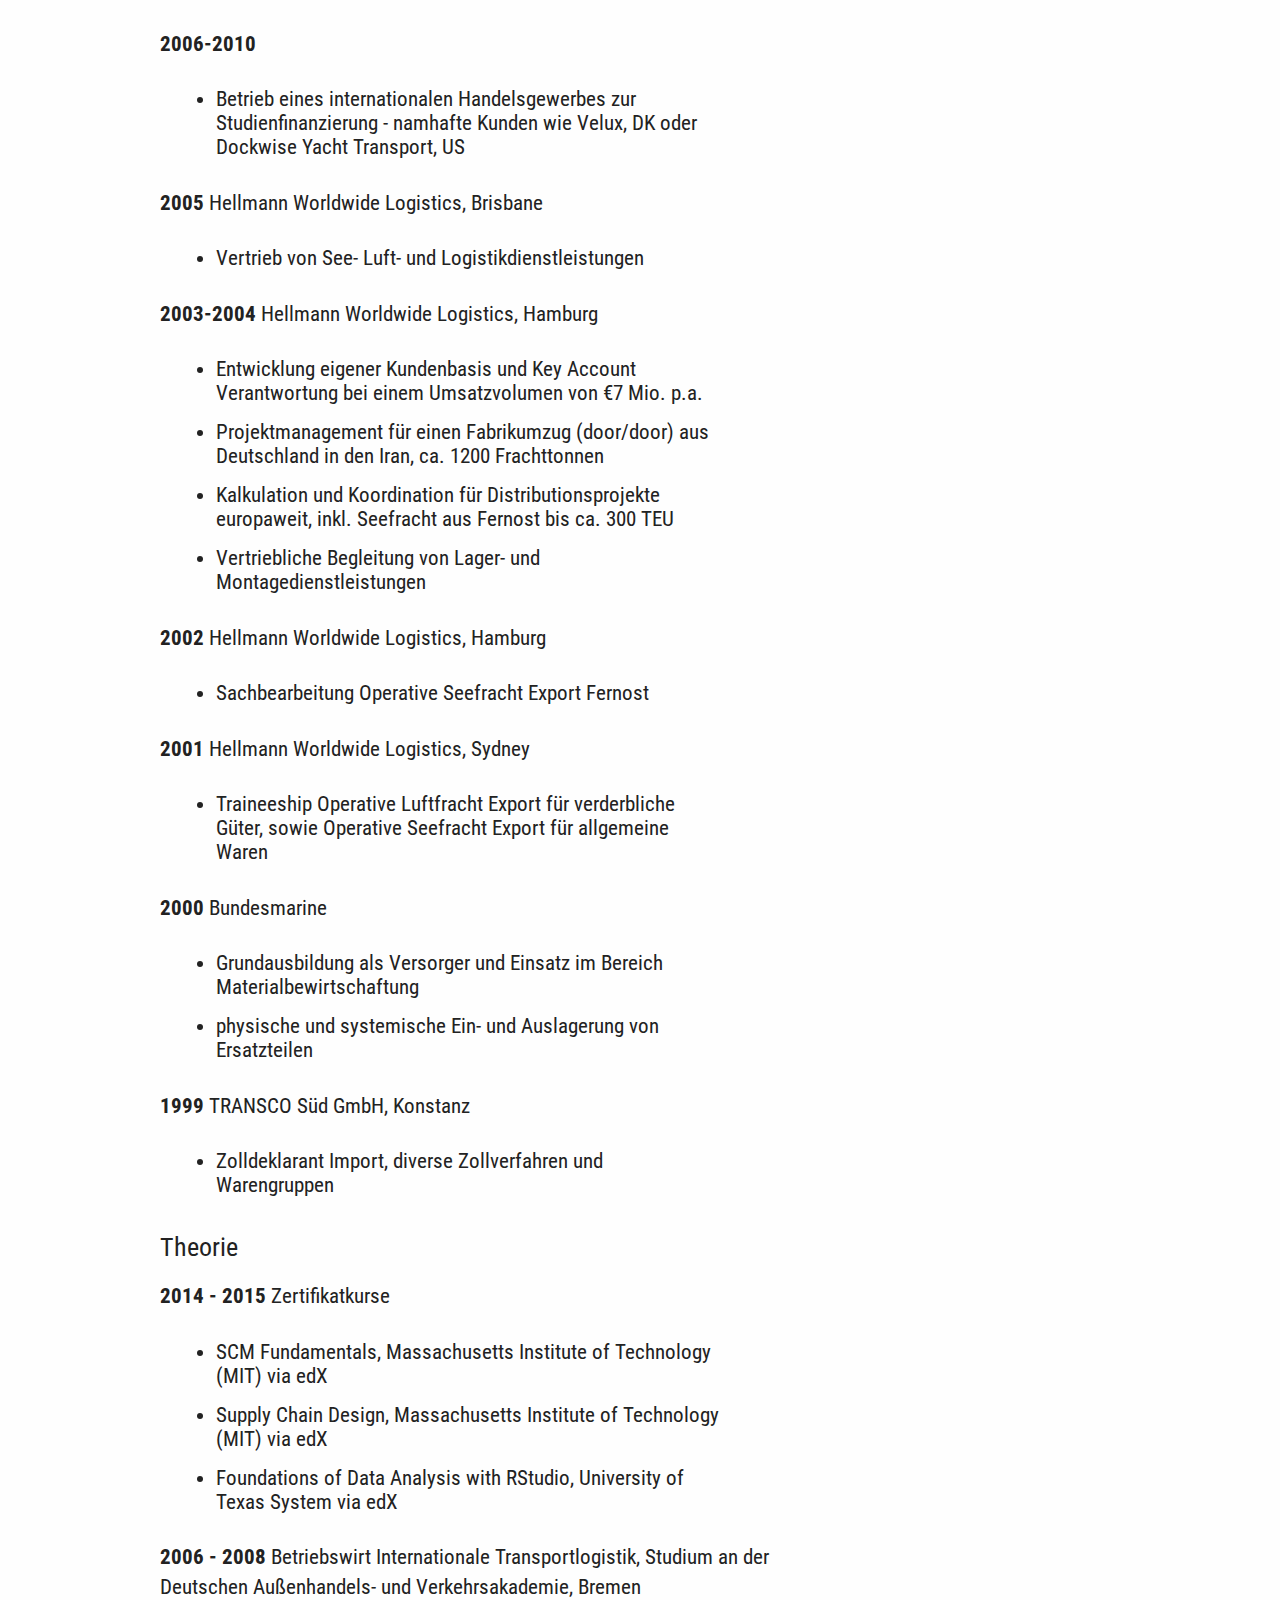
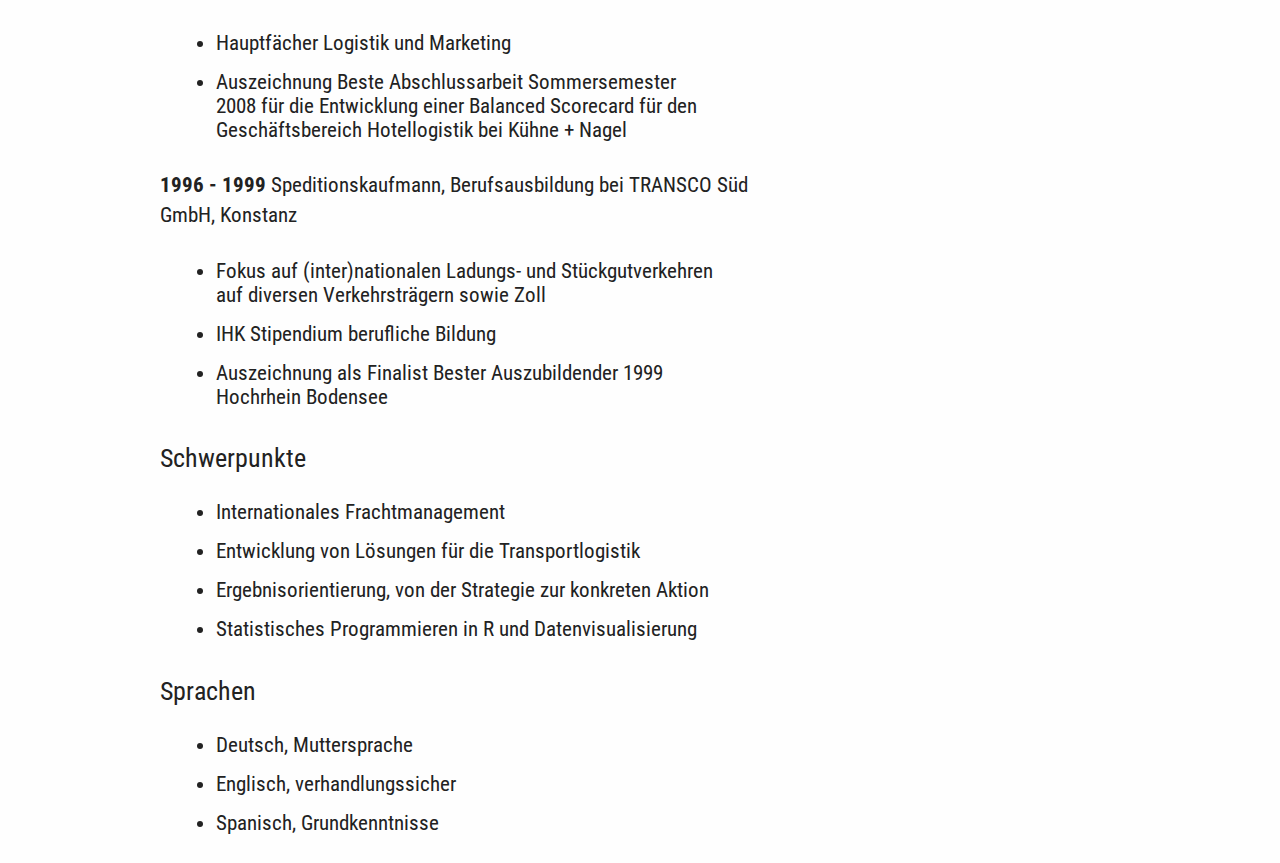
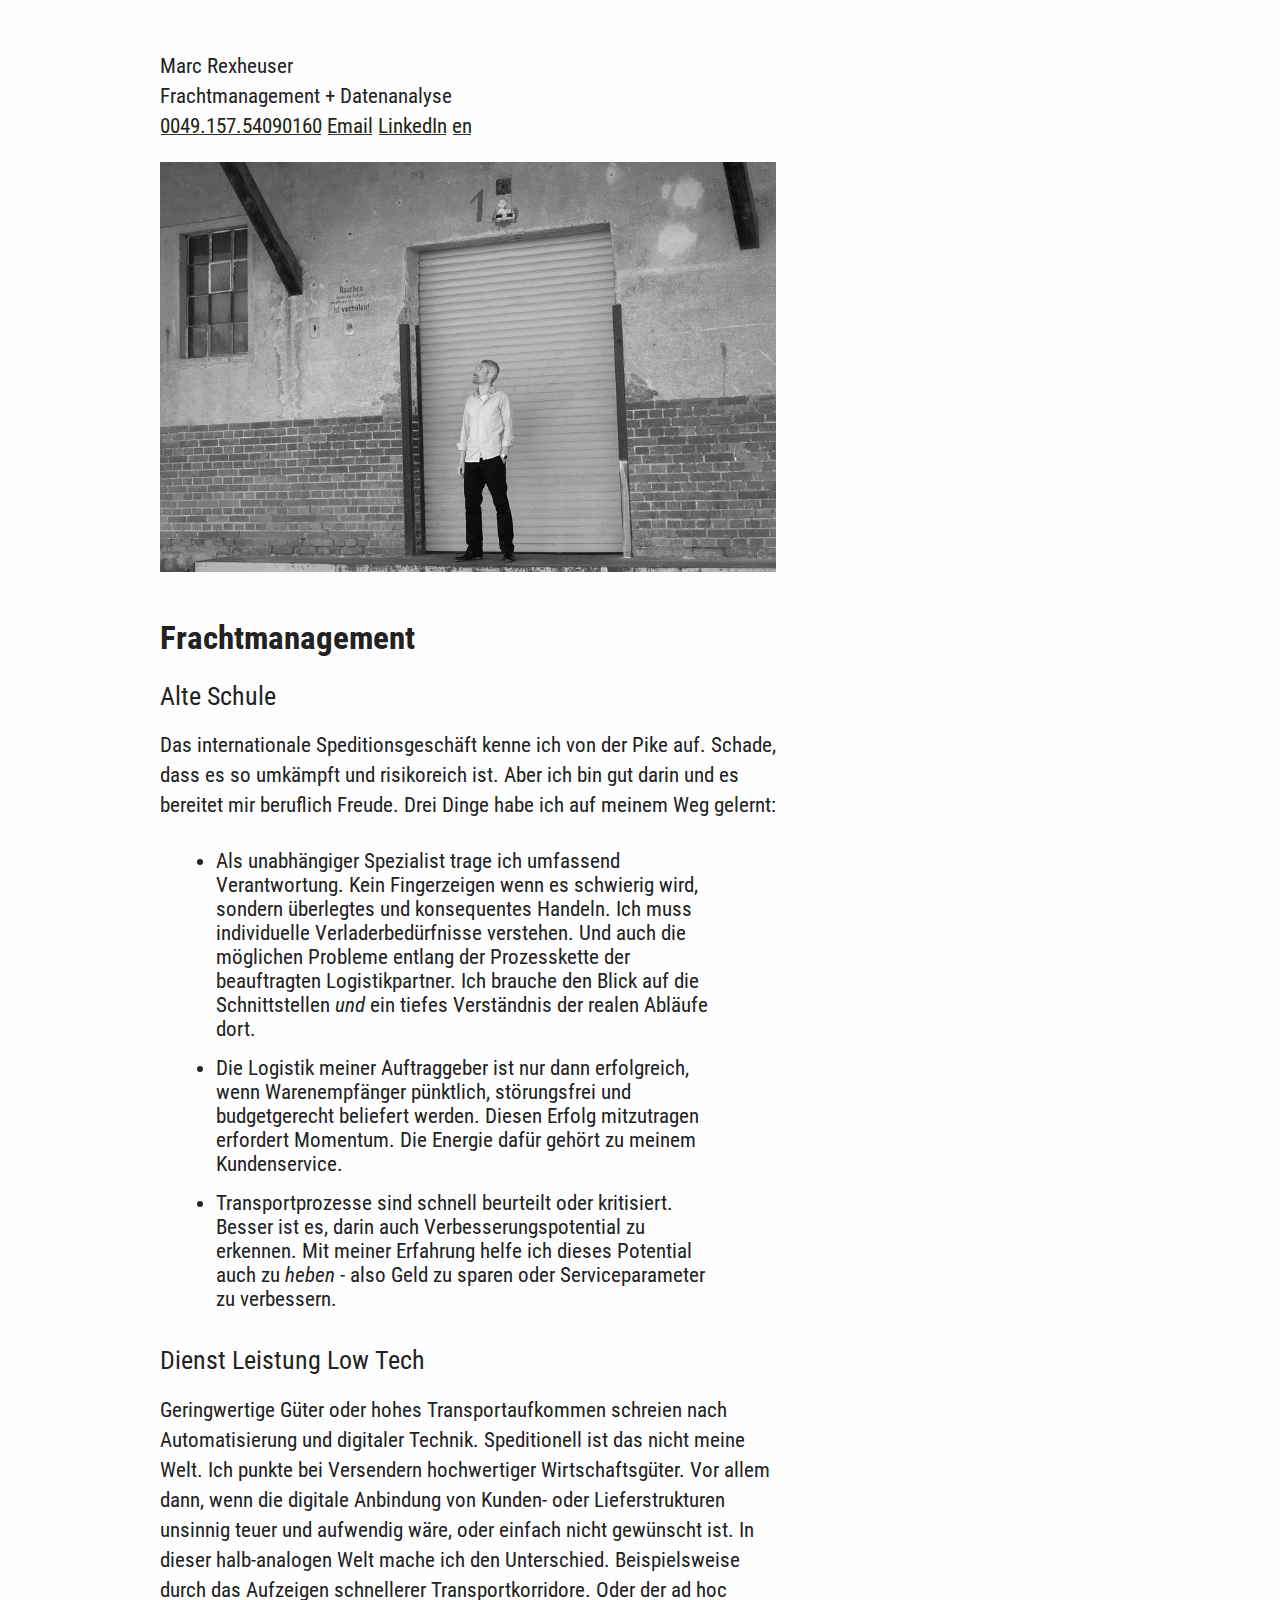
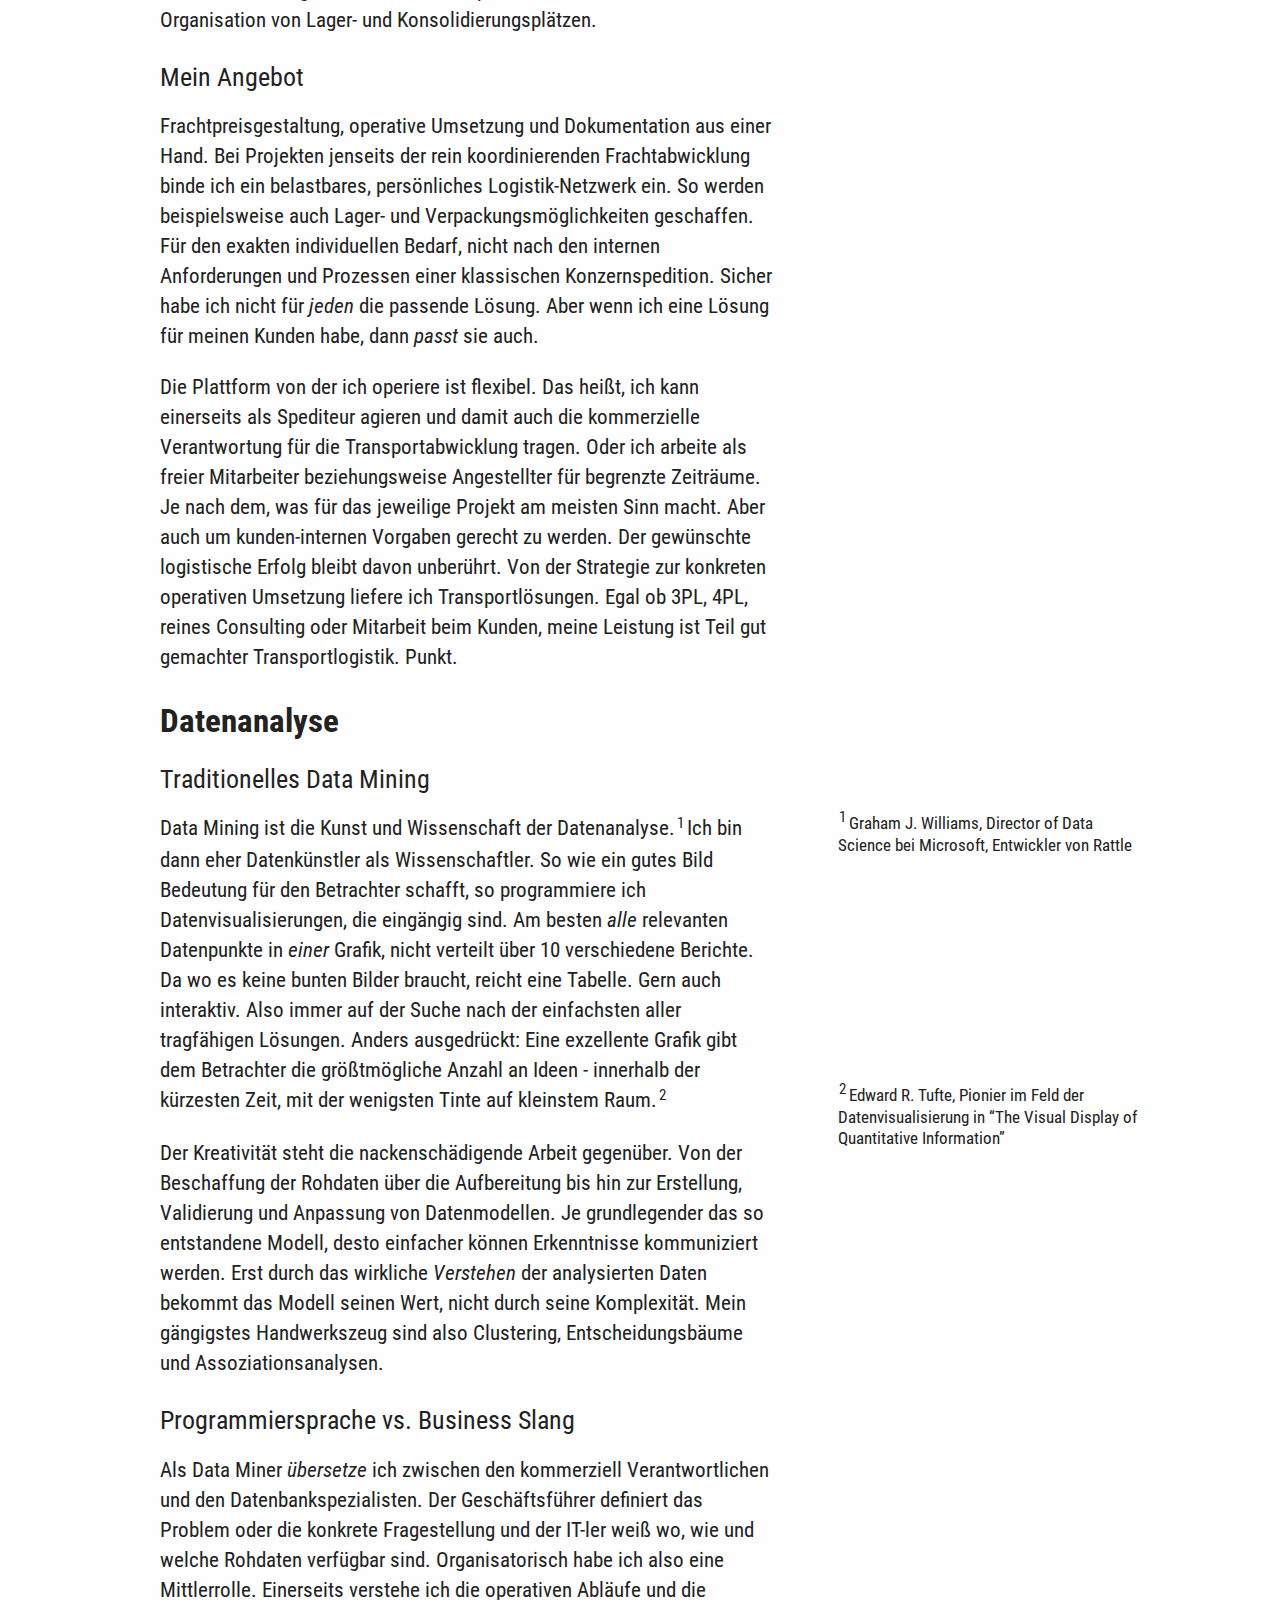
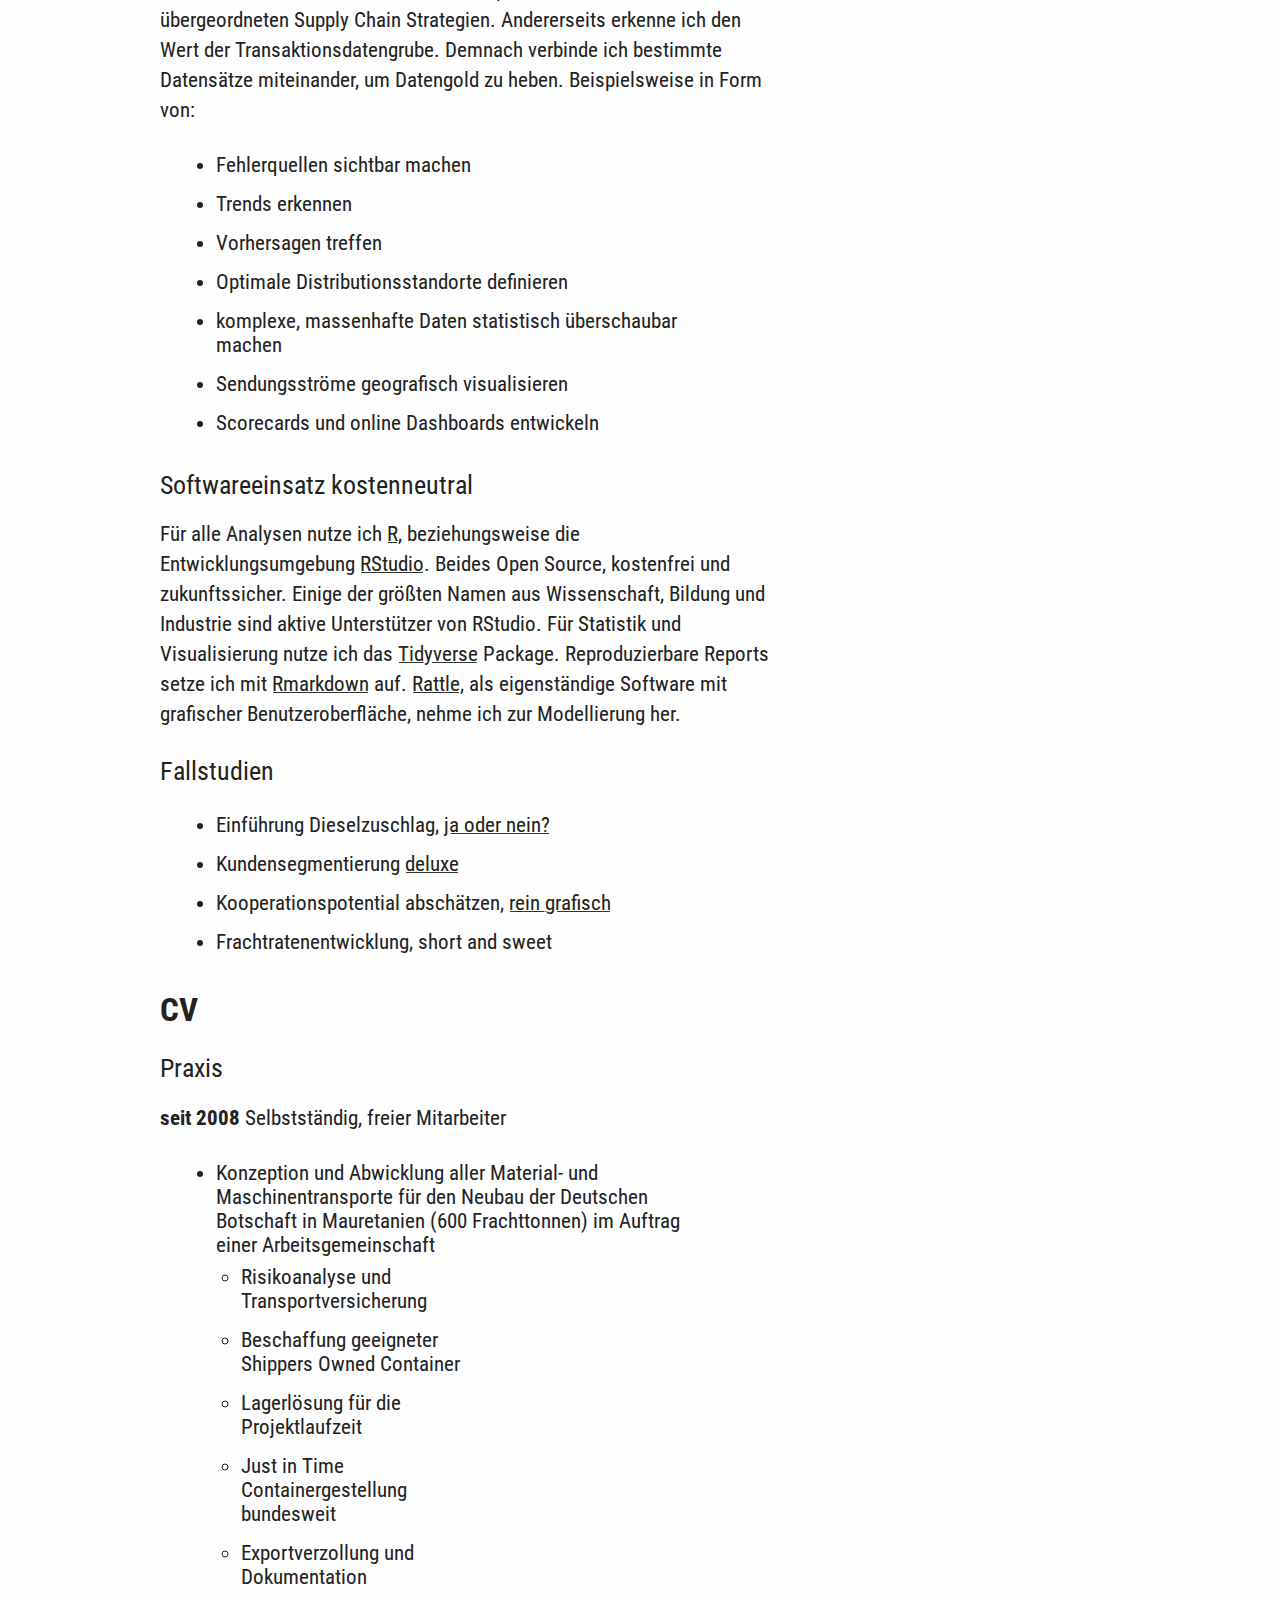
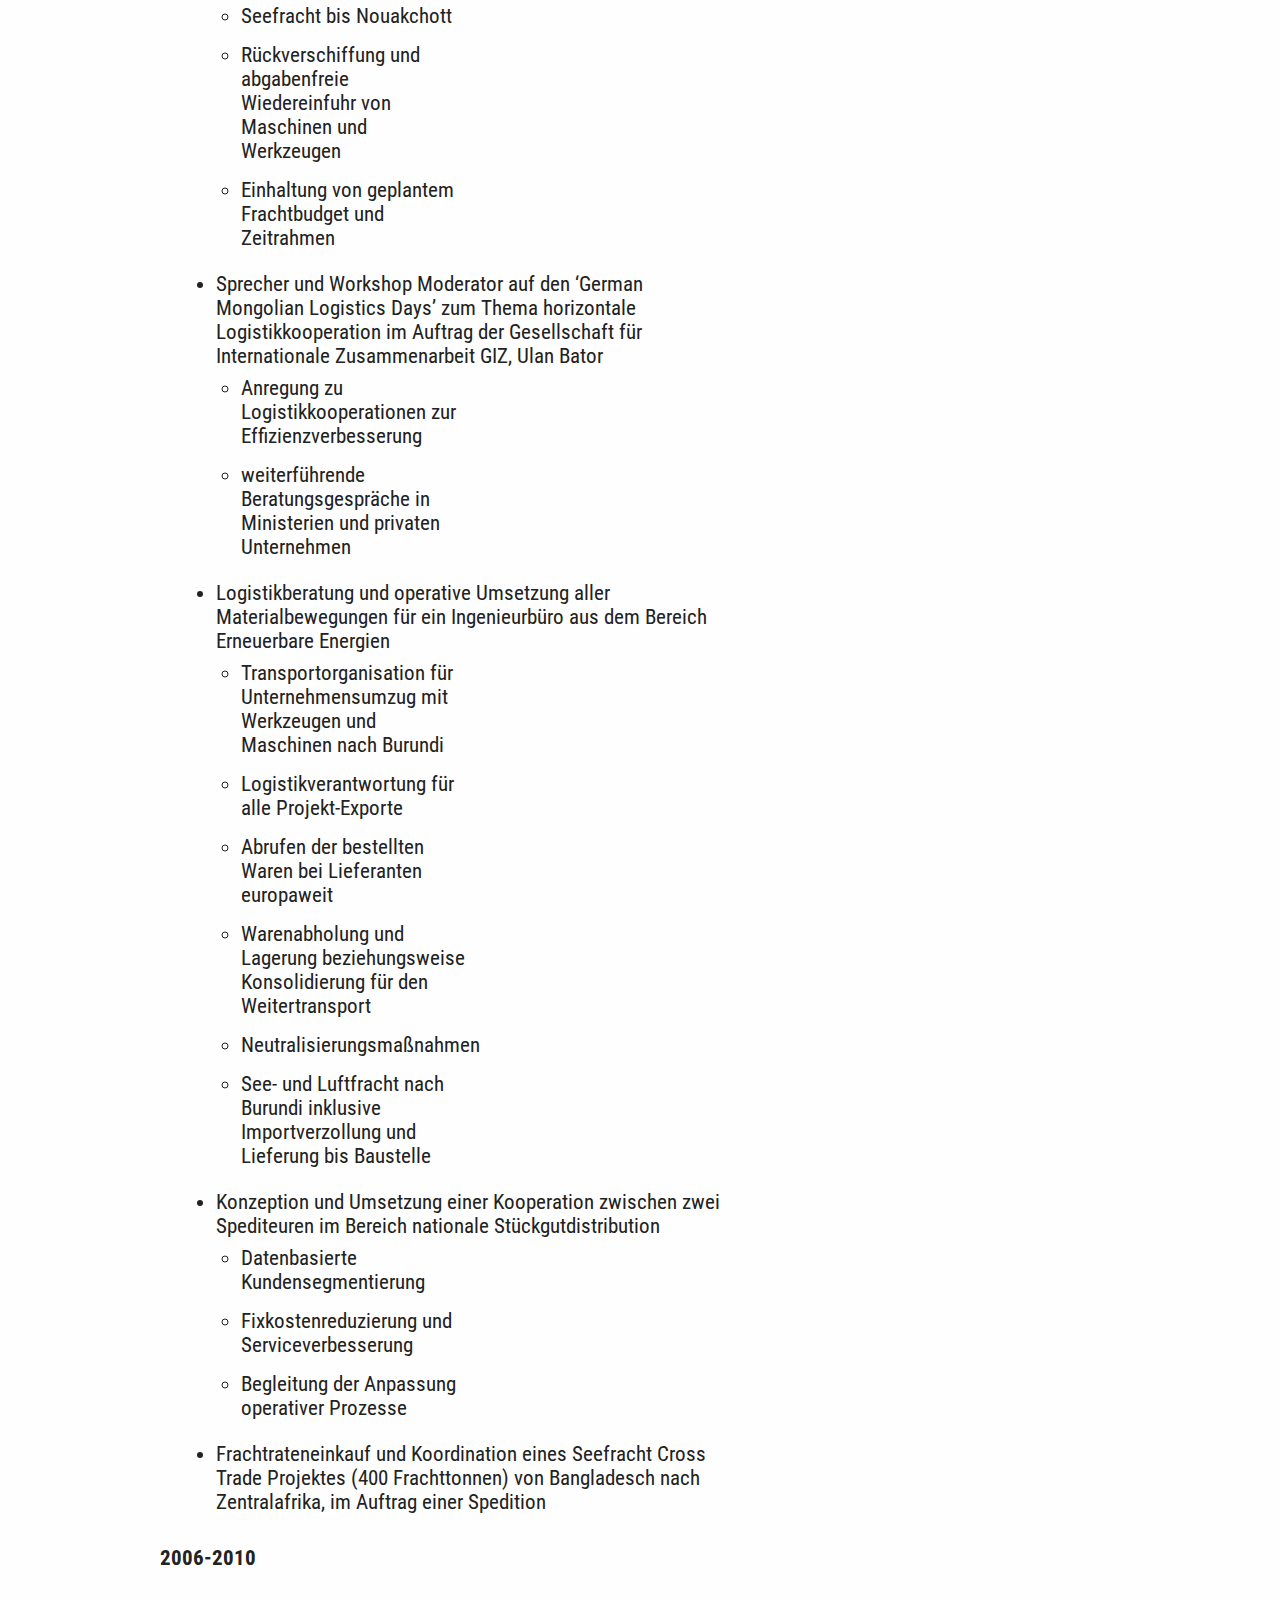
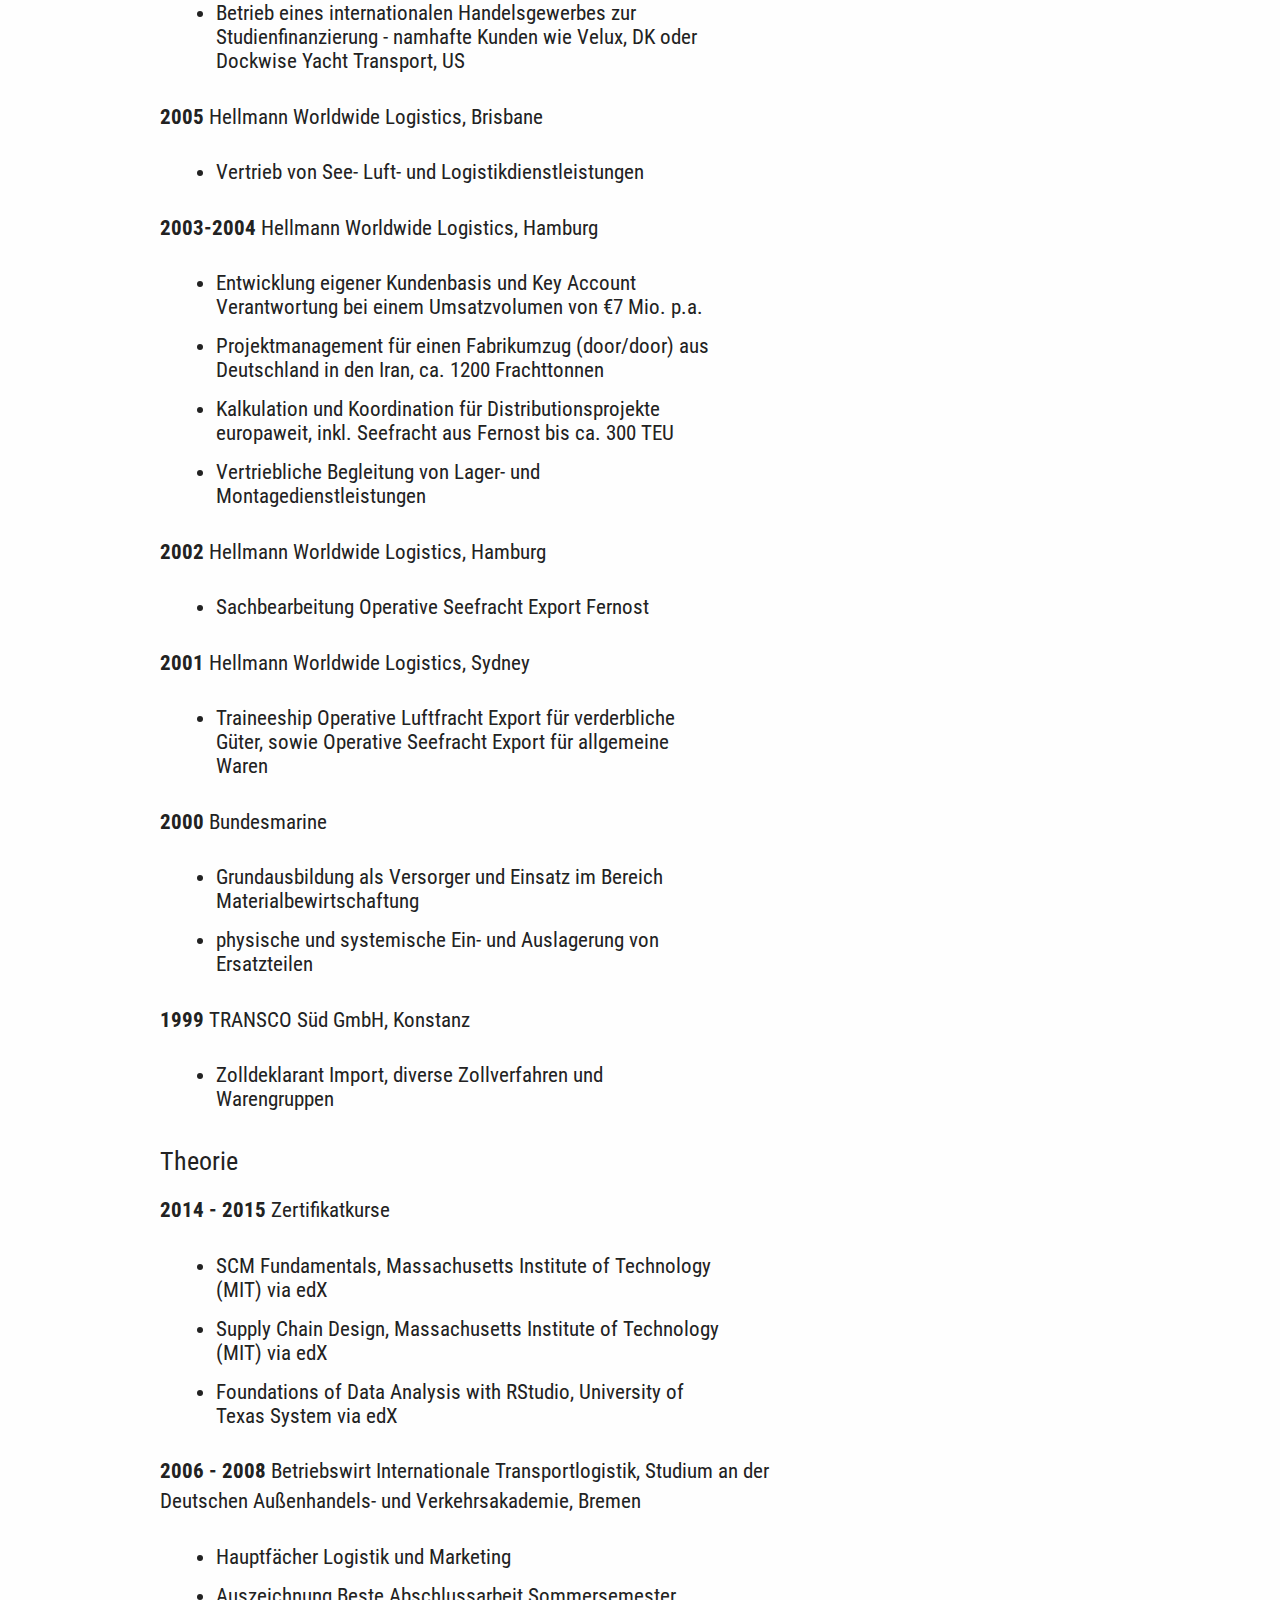
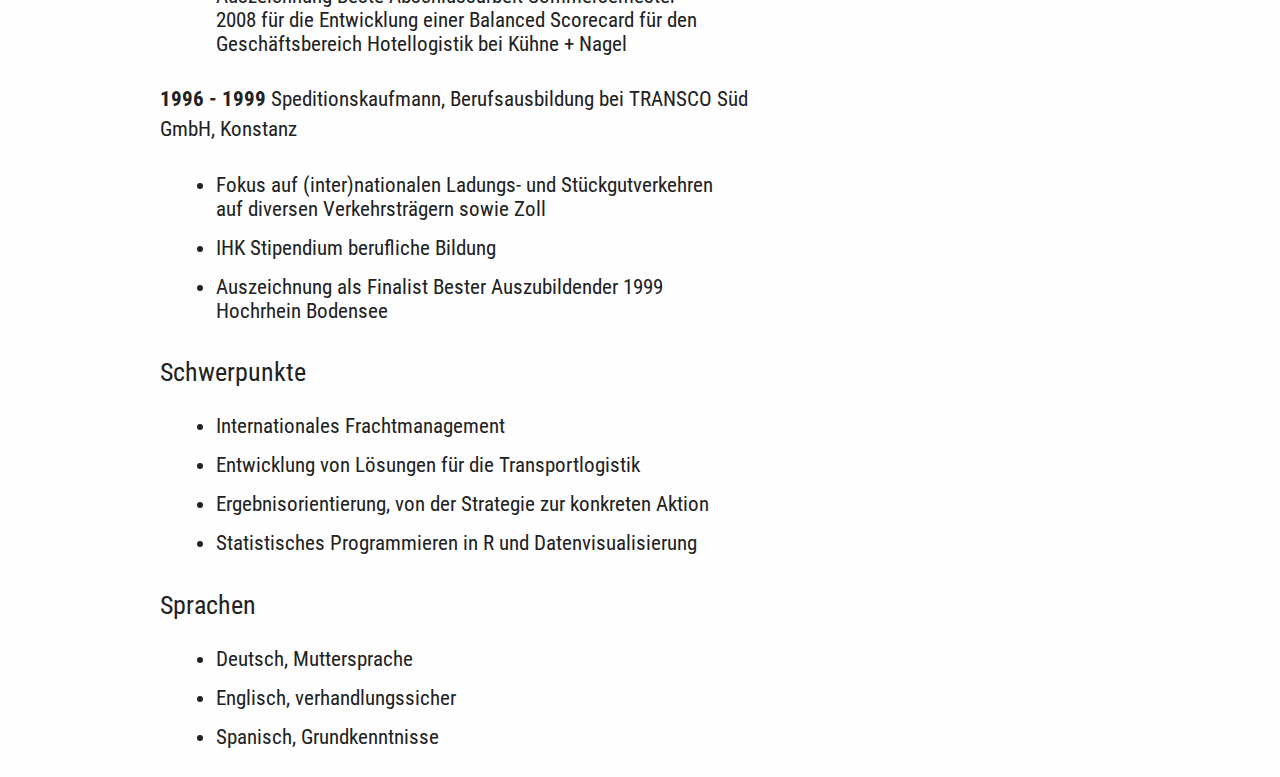
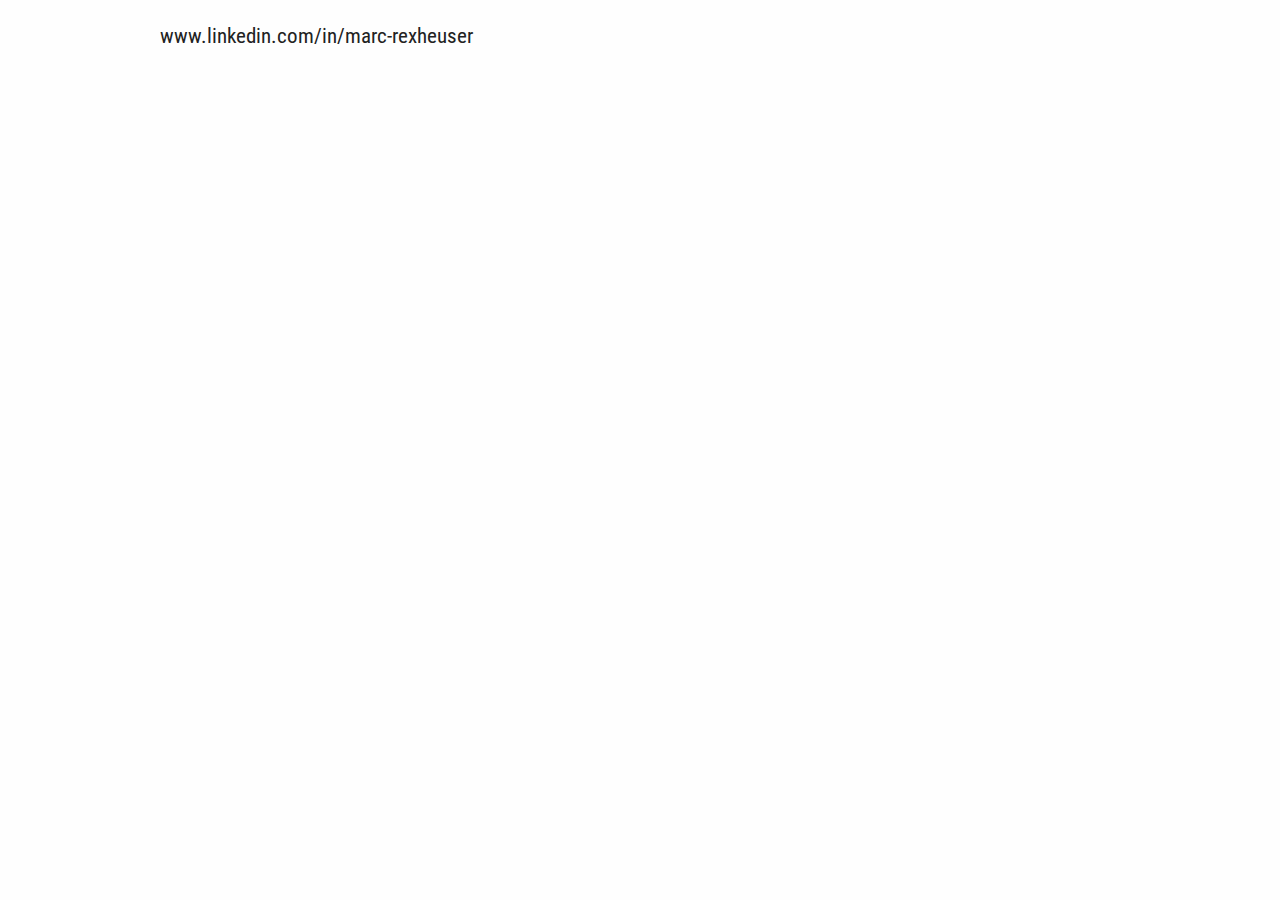
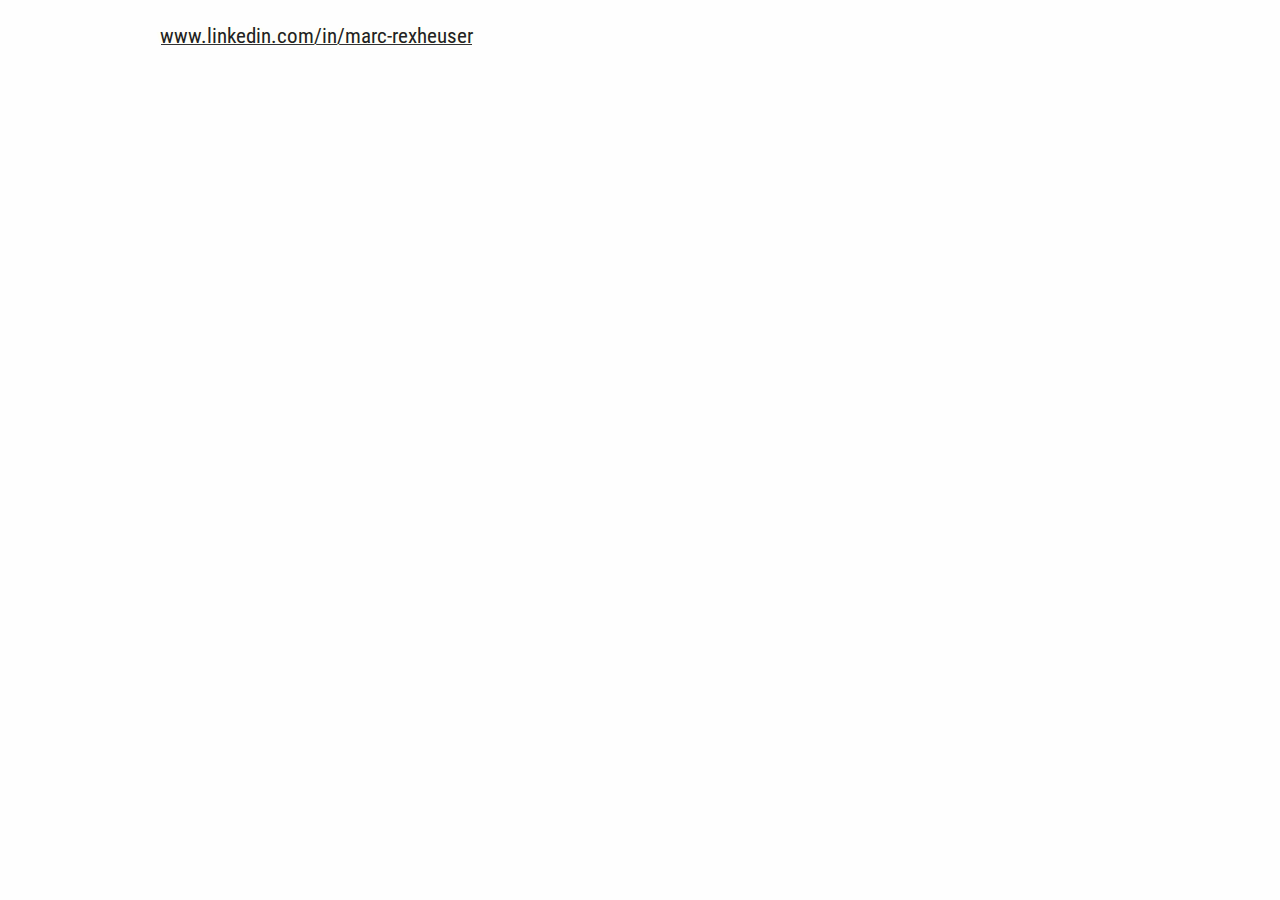
